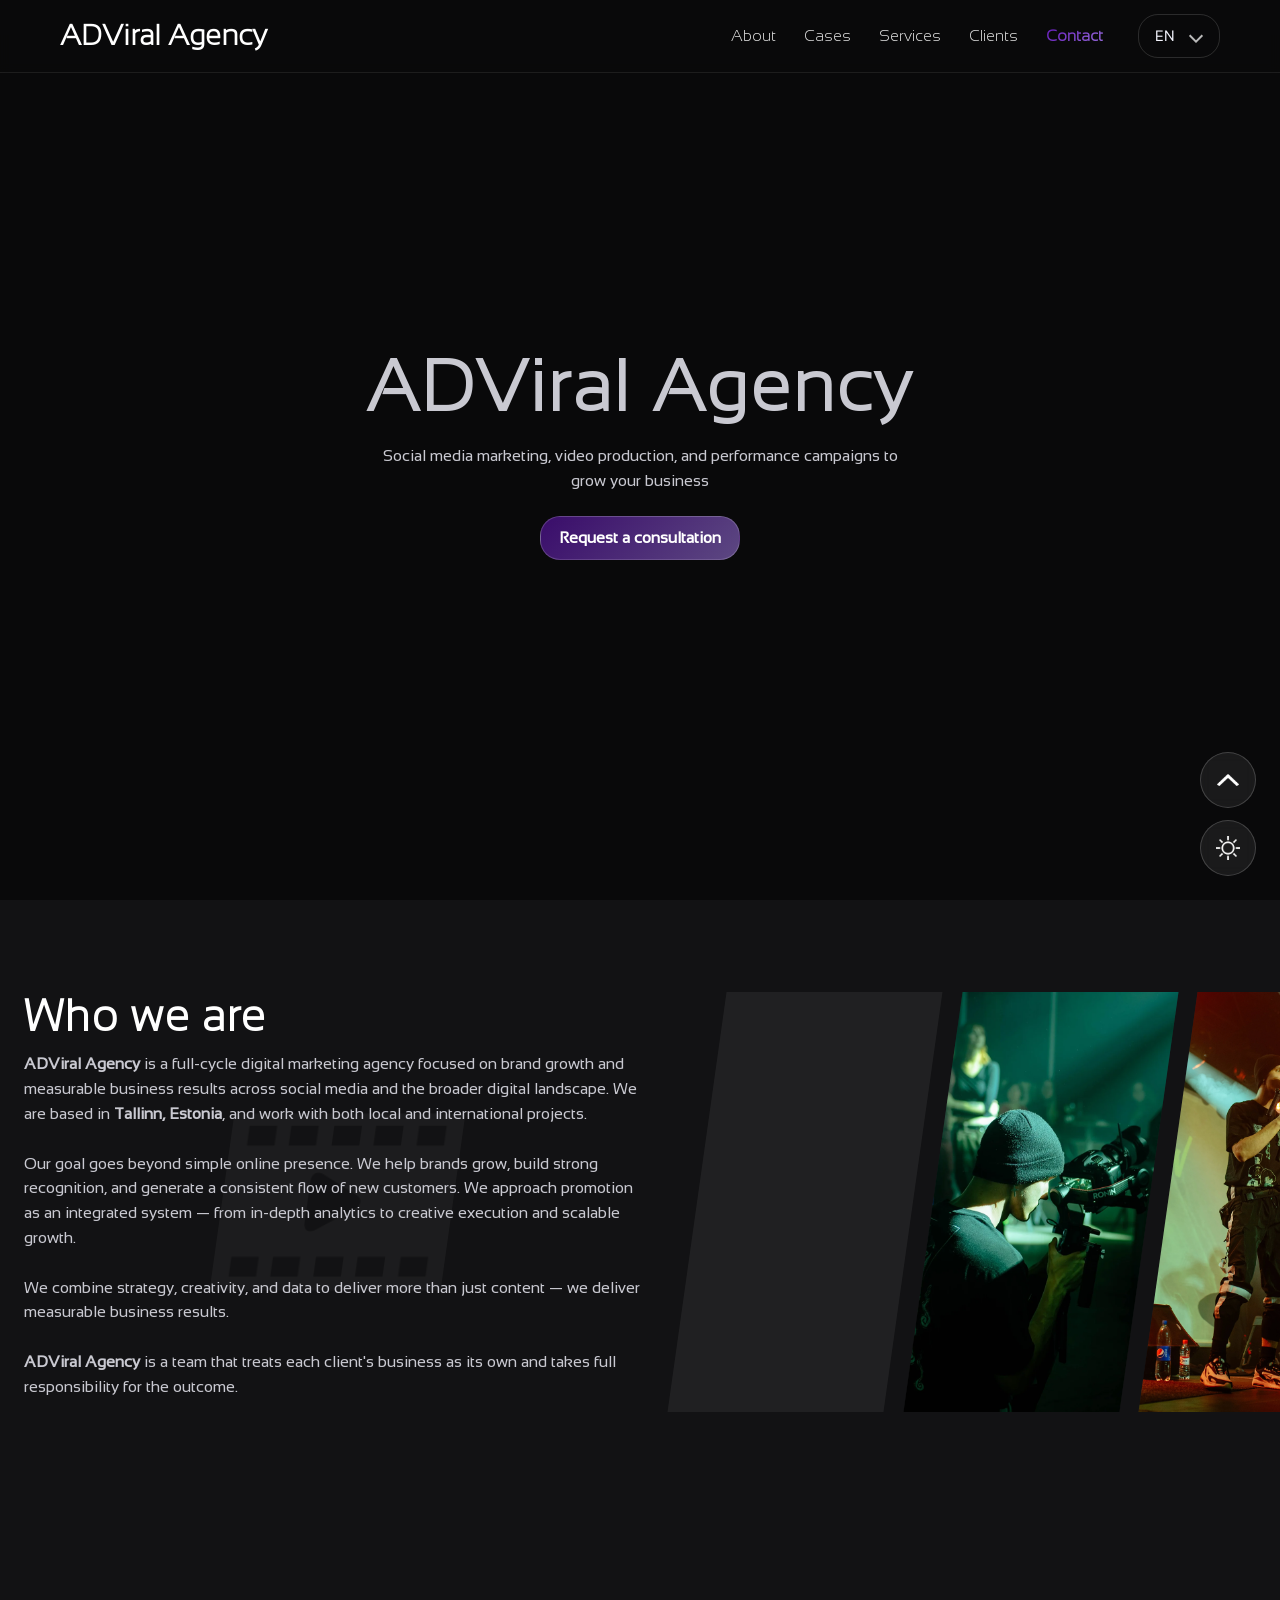
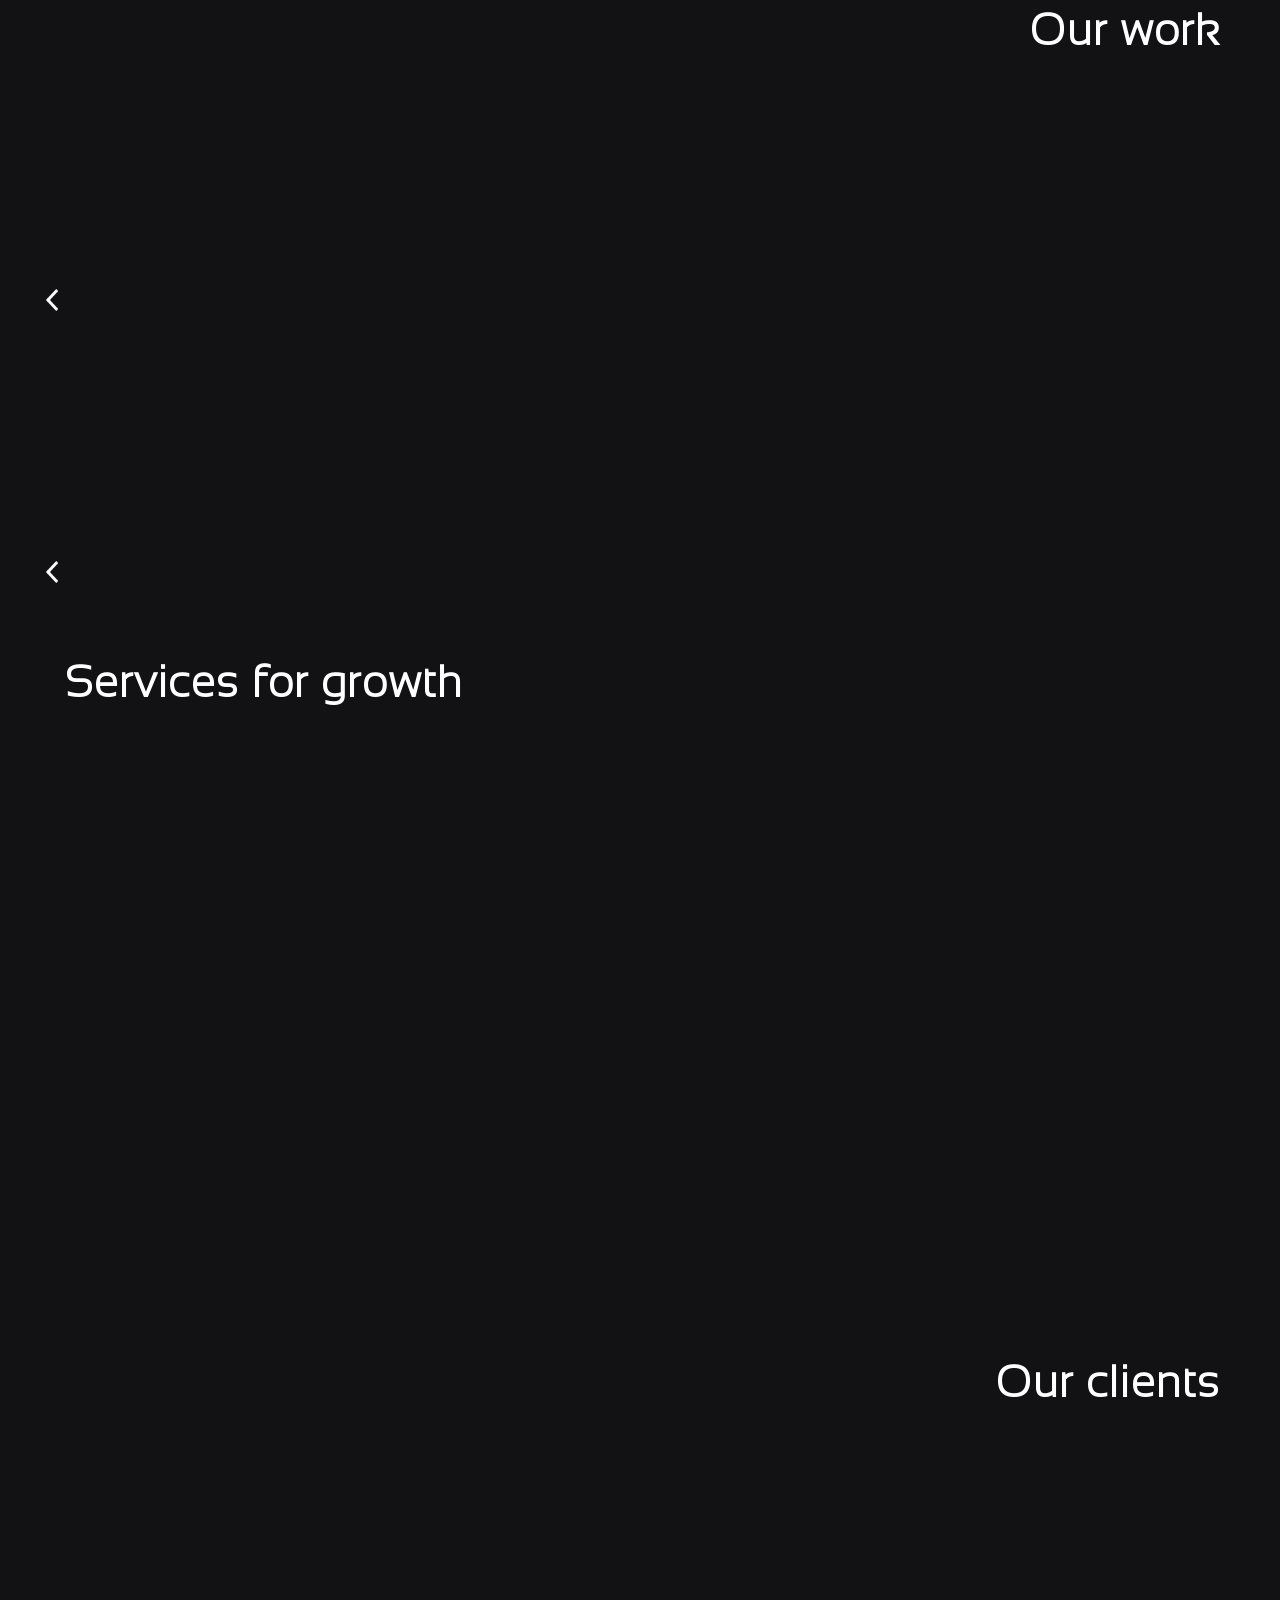
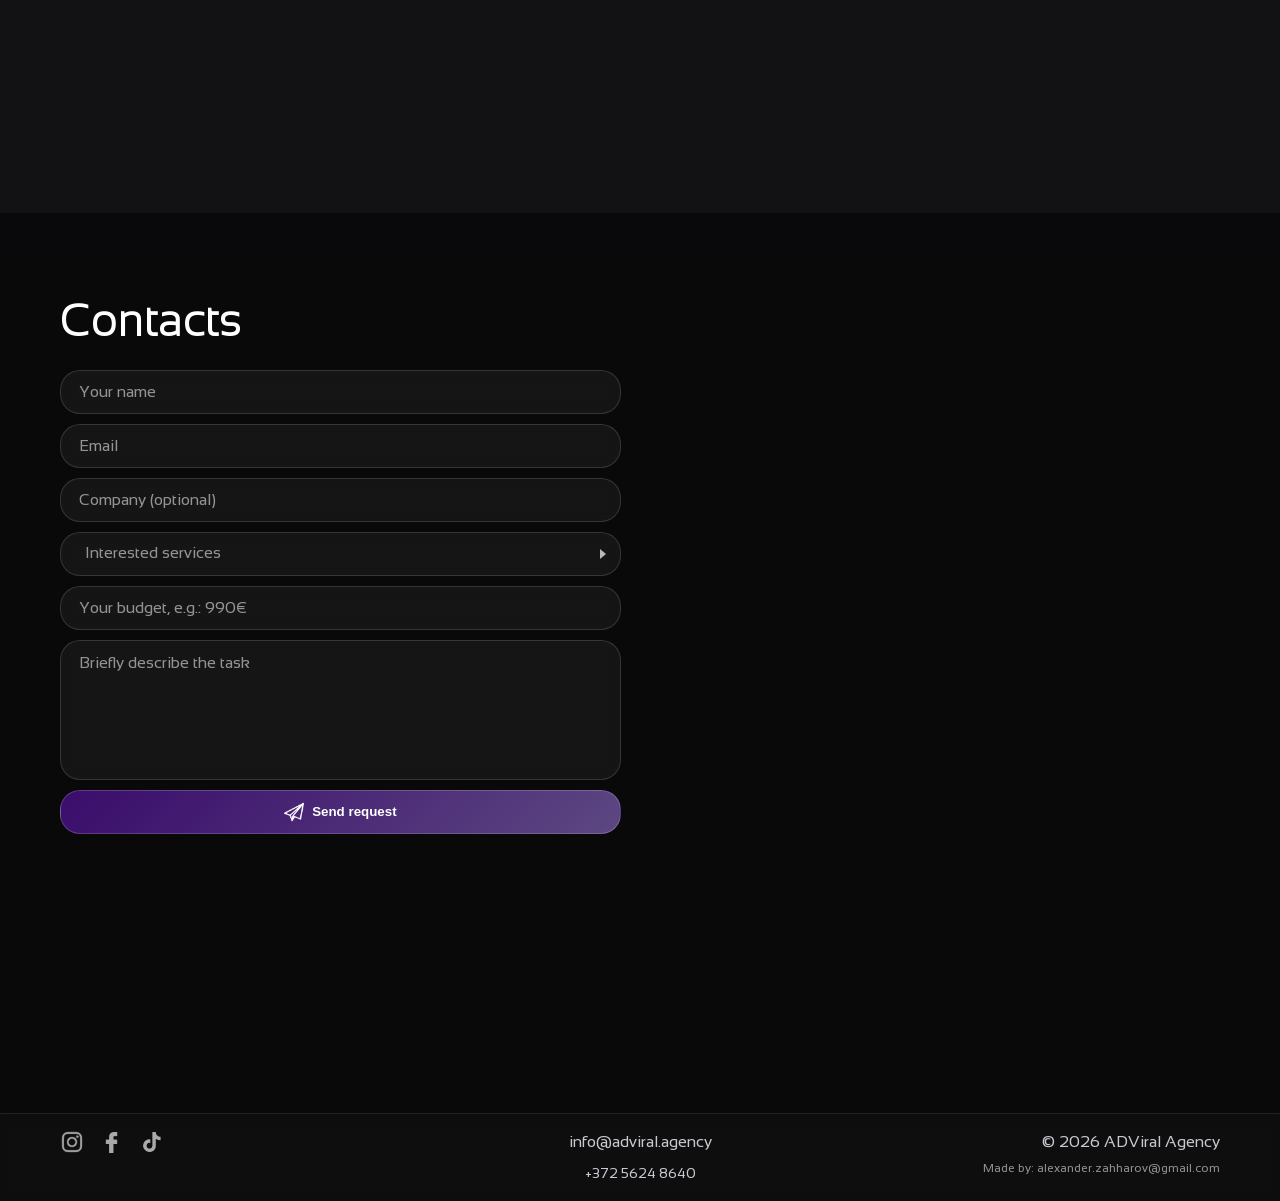
==== index.html @ a2459743 "Refactor player controls and UI elements: added double-tap prevention for mobile fullscreen, adjuste" ====
<!doctype html>
<!-- Комментарий для теста -->
<html lang="en" data-theme="dark">
  <head>
    <meta charset="utf-8" />
    <meta name="viewport" content="width=device-width, initial-scale=1" />
    <script type="text/javascript">
      (function(){try{var t=localStorage.getItem("adviral-theme");if(t==="light"||t==="dark"){document.documentElement.setAttribute("data-theme",t);return;}document.documentElement.setAttribute("data-theme","dark");}catch(e){document.documentElement.setAttribute("data-theme","dark");})();
    </script>
  <title data-i18n="meta.title">ADViral Agency — Social Media, Video Production, and Performance Marketing</title>
    <meta
      name="description"
      content="Full‑service digital marketing agency: social media strategy and management, short‑form video production (Reels, TikTok, Shorts), creative advertising and performance campaigns that drive measurable growth."
      data-i18n="meta.description"
      data-i18n-attrs="content"
      data-i18n-skip-text="true"
    />
    <link rel="canonical" href="https://adviral.agency/" />
    <link rel="alternate" href="?lang=en" hreflang="en" />
    <link rel="alternate" href="?lang=ru" hreflang="ru" />
    <link rel="alternate" href="?lang=et" hreflang="et" />
    <link rel="alternate" href="/" hreflang="x-default" />
    <meta name="keywords" content="digital marketing agency, social media marketing, SMM, video production, Reels, TikTok, YouTube Shorts, performance marketing, advertising campaigns" />
    <meta name="robots" content="index,follow" />
    <!-- Favicon везде: ADViralAgency_Logo_1.0_BIG_AD с белым фоном -->
    <link rel="icon" type="image/webp" href="/assets/images/icons/favicon-ad-white.webp" sizes="any" />
    <link rel="apple-touch-icon" href="/assets/images/icons/favicon-ad-white.webp" sizes="512x512" />
    <!-- Open Graph for rich previews -->
    <meta property="og:type" content="website" />
  <meta property="og:url" content="https://adviral.agency/" />
    <meta
      property="og:title"
      content="ADViral Agency — Creative Marketing Agency"
      data-i18n="meta.title"
      data-i18n-attrs="content"
      data-i18n-skip-text="true"
    />
    <meta
      property="og:description"
      content="ADViral Agency is a full-cycle advertising partner combining strategy, creativity, production, and performance marketing."
      data-i18n="meta.description"
      data-i18n-attrs="content"
      data-i18n-skip-text="true"
    />
    <meta property="og:image" content="https://adviral.agency/assets/images/ADViralAgency_Logo_1.0_BIG.webp?v=3" />
    <meta property="og:image:width" content="1700" />
    <meta property="og:image:height" content="1700" />
    <meta property="og:image:type" content="image/webp" />
    <!-- Twitter Card -->
    <meta name="twitter:card" content="summary_large_image" />
    <meta
      name="twitter:title"
      content="ADViral Agency — Creative Marketing Agency"
      data-i18n="meta.title"
      data-i18n-attrs="content"
      data-i18n-skip-text="true"
    />
    <meta
      name="twitter:description"
      content="ADViral Agency is a full-cycle advertising partner combining strategy, creativity, production, and performance marketing."
      data-i18n="meta.description"
      data-i18n-attrs="content"
      data-i18n-skip-text="true"
    />
    <meta name="twitter:image" content="https://adviral.agency/assets/images/ADViralAgency_Logo_1.0_BIG.webp?v=3" />
    <script type="application/ld+json">
      {
        "@context": "https://schema.org",
        "@type": "Organization",
        "name": "ADViral Agency",
        "url": "https://adviral.agency/",
        "email": "info@adviral.agency",
        "description": "Full‑service digital marketing agency specialising in social media marketing, short‑form video production, and performance advertising."
      }
    </script>
    
    <!-- Google Tag Manager -->
    <script type="text/javascript">(function(w,d,s,l,i){w[l]=w[l]||[];w[l].push({'gtm.start':
    new Date().getTime(),event:'gtm.js'});var f=d.getElementsByTagName(s)[0],
    j=d.createElement(s),dl=l!='dataLayer'?'&l='+l:'';j.async=true;j.src=
    'https://www.googletagmanager.com/gtm.js?id='+i+dl;f.parentNode.insertBefore(j,f);
    })(window,document,'script','dataLayer','GTM-TXV6V4W6');</script>
    <!-- End Google Tag Manager -->
    
    <link rel="preconnect" href="https://fonts.googleapis.com" />
    <link rel="preconnect" href="https://fonts.gstatic.com" crossorigin />
  <link rel="preconnect" href="https://storage.googleapis.com" crossorigin />
    <link rel="preload" href="./assets/fonts/Sansation-Light.ttf" as="font" type="font/ttf" crossorigin />
    <link rel="preload" href="./assets/fonts/Sansation-Regular.ttf" as="font" type="font/ttf" crossorigin />
    <link href="https://fonts.googleapis.com/css2?family=Inter:wght@300;400;600;800&display=swap" rel="stylesheet" />
    <link rel="stylesheet" href="https://cdn.plyr.io/3.7.8/plyr.css" />
    <link rel="stylesheet" href="./styles.css" />
  </head>
  <body>
    <!-- Google Tag Manager (noscript) -->
    <noscript><iframe src="https://www.googletagmanager.com/ns.html?id=GTM-TXV6V4W6"
    height="0" width="0" style="display:none;visibility:hidden"></iframe></noscript>
    <!-- End Google Tag Manager (noscript) -->
    
  <!-- Шапка сайта с логотипом и языковым переключателем -->
    <header class="site-header">
      <div class="container header-inner">
        <div class="logo" data-i18n="logo">ADViral Agency</div>
        <!-- Основная навигация по разделам страницы -->
        <nav class="header-nav" id="mobile-menu">
          <a href="#about" data-i18n="nav.about">About</a>
          <a href="#works" data-i18n="nav.works">Cases</a>
          <a href="#services" data-i18n="nav.services">Services</a>
          <a href="#partners" data-i18n="nav.partners">Partners</a>
          <a href="#contact" class="btn btn-primary" data-i18n="nav.contact">Contact</a>
          <!-- Переключатель языков перемещён внутрь навигации, чтобы на мобильном он был в бургер-меню -->
          <div class="lang-switcher" data-active-lang="en">
          <button
            type="button"
            class="lang-switcher__toggle"
            id="lang-switcher-toggle"
            aria-haspopup="listbox"
            aria-expanded="false"
            aria-controls="lang-switcher-menu"
            aria-label="Language selection"
            data-i18n="lang.switcher"
            data-i18n-attrs="aria-label"
            data-i18n-skip-text="true"
            data-lang-toggle
          >
            <span class="lang-switcher__value" data-lang-value>EN</span>
            <span class="lang-switcher__chevron" aria-hidden="true"></span>
          </button>
          <ul
            class="lang-switcher__menu"
            id="lang-switcher-menu"
            role="listbox"
            aria-labelledby="lang-switcher-toggle"
            hidden
            data-lang-menu
          >
            <li
              class="lang-switcher__option"
              id="lang-option-ru"
              role="option"
              tabindex="-1"
              data-lang-option
              data-value="ru"
            >
              RU
            </li>
            <li
              class="lang-switcher__option is-active"
              id="lang-option-en"
              role="option"
              tabindex="0"
              data-lang-option
              data-value="en"
            >
              EN
            </li>
            <li
              class="lang-switcher__option"
              id="lang-option-et"
              role="option"
              tabindex="-1"
              data-lang-option
              data-value="et"
            >
              ET
            </li>
          </ul>
        </div>
        </nav>
        <!-- Кнопка-гамбургер для мобильного меню -->
        <button
          class="menu-toggle"
          id="menu-toggle"
          type="button"
          aria-expanded="false"
          aria-controls="mobile-menu"
          aria-label="Open menu"
          data-i18n="nav.menuToggle"
          data-i18n-attrs="aria-label"
          data-i18n-skip-text="true"
        >
          <span class="menu-toggle__bar" aria-hidden="true"></span>
          <span class="menu-toggle__bar" aria-hidden="true"></span>
          <span class="menu-toggle__bar" aria-hidden="true"></span>
        </button>
      </div>
    </header>
  <!-- Герой-секция с видеофоном и основными CTA -->
    <section id="hero" class="hero" aria-label="ADViral hero">
      <video class="hero-video" autoplay muted playsinline loop preload="metadata">
        <source src="assets/videos/HeroSections/Vertical_Sun_girl.mp4" type="video/mp4" media="(max-width: 768px)" />
        <source src="assets/videos/HeroSections/LAMBO5.mp4" type="video/mp4" />
      </video>
      <div class="hero-overlay"></div>
      <div class="container hero-content">
        <h1 data-i18n="hero.title">ADViral Agency</h1>
  <p data-i18n="hero.subtitle">Creativity, production and performance to grow your business</p>
        <div class="cta-row">
          <a href="#contact" class="btn btn-primary" data-i18n="hero.ctaPrimary">Request a consultation</a>
        </div>
        <!--
          Как заменить фон на видео:
          1) Поместите файл в папку проекта (например, assets/hero.mp4)
          2) Раскомментируйте блок ниже и обновите src
          3) По желанию удалите <div class="hero-media">

          <video class="hero-video" autoplay muted playsinline loop poster="https://images.unsplash.com/photo-1515378791036-0648a3ef77b2?q=80&w=2070&auto=format&fit=crop">
            <source src="assets/hero.mp4" type="video/mp4" />
          </video>
        -->
      </div>
    </section>

  <!-- Секция 1: Кто мы (текст слева, фото справа — блоки свапнуты в разметке) -->
    <section id="about" class="section auto-scroll">
      <div class="container grid-2">
        <div class="content">
          <h2 data-i18n="about.title">Who we are</h2>
          <div class="text-scroll">
            <p data-i18n="about.description" class="reveal reveal-right">
              ADViral is a full-service agency. We align strategy, creativity and
              performance so your campaigns are not only seen — they are shared.
            </p>
          </div>
        </div>
        <div class="media-wrapper">
          <div class="media-tilted-group reveal reveal-right">
            <div class="media-tilted-frame">
              <img src="assets/images/photos/Slide_White.png" alt="ADViral Agency team" loading="lazy" />
            </div>
            <div class="media-tilted-frame">
              <img src="assets/images/photos/Slide_Green.png" alt="ADViral Agency team" loading="lazy" />
            </div>
            <div class="media-tilted-frame">
              <img src="assets/images/photos/Slide_Red.png" alt="ADViral Agency team" loading="lazy" />
            </div>
          </div>
        </div>
      </div>
    </section>

  <!-- Секция 2: Наши работы (лента как в Instagram) -->
    <section id="works" class="section auto-scroll">
      <div class="container">
        <h2 data-i18n="works.title">Our work</h2>
        <p class="section-sub reveal reveal-left" data-i18n="works.subtitle">Video cases. Click to open in player.</p>
        <div class="feeds-vert-horis-wrapper">
          <div class="FeedsVertHoris">
        <div class="works-vertical-row">
          <button class="ig-arrow prev" aria-label="Previous" type="button">‹</button>
          <div class="ig-slider reveal reveal-left">
            <div class="ig-strip">
            <a class="ig-item" href="#" data-video="assets/videos/vertical/7.mp4?v=2" data-video-preview="assets/videos/preview/7_preview.mp4">
              <video
                autoplay
                muted
                loop
                playsinline
                preload="none"
                aria-label="Case 1"
                data-i18n="works.cases.case1"
                data-i18n-attrs="aria-label"
                data-i18n-skip-text="true"
              >
                <source src="assets/videos/preview/7_preview.mp4" type="video/mp4" />
              </video>
            </a>
            <a class="ig-item" href="#" data-video="assets/videos/vertical/Danik_Est_Installation_Ready.mp4" data-video-preview="assets/videos/preview/Danik_Est_Installation_Ready_preview.mp4">
              <video
                autoplay
                muted
                loop
                playsinline
                preload="none"
                aria-label="Case 2"
                data-i18n="works.cases.case2"
                data-i18n-attrs="aria-label"
                data-i18n-skip-text="true"
              >
                <source src="assets/videos/preview/Danik_Est_Installation_Ready_preview.mp4" type="video/mp4" />
              </video>
              <div class="video-title" data-i18n="works.cases.case2">Case 2</div>
              <span class="play">▶</span>
            </a>
            <a class="ig-item" href="#" data-video="assets/videos/vertical/HELMETANIMATED2.0.mp4" data-video-preview="assets/videos/preview/HELMETANIMATED2.0_preview.mp4">
              <video
                autoplay
                muted
                loop
                playsinline
                preload="none"
                aria-label="Case 3"
                data-i18n="works.cases.case3"
                data-i18n-attrs="aria-label"
                data-i18n-skip-text="true"
              >
                <source src="assets/videos/preview/HELMETANIMATED2.0_preview.mp4" type="video/mp4" />
              </video>
              <div class="video-title" data-i18n="works.cases.case3">Case 3</div>
              <span class="play">▶</span>
            </a>
            <a class="ig-item" href="#" data-video="assets/videos/vertical/Styleva Battles - Aleks Vald (1080p, h264).mp4" data-video-preview="assets/videos/preview/Styleva_Battles_preview.mp4">
              <video
                autoplay
                muted
                loop
                playsinline
                preload="none"
                aria-label="Case 4"
                data-i18n="works.cases.case4"
                data-i18n-attrs="aria-label"
                data-i18n-skip-text="true"
              >
                <source src="assets/videos/preview/Styleva_Battles_preview.mp4" type="video/mp4" />
              </video>
              <div class="video-title" data-i18n="works.cases.case4">Case 4</div>
              <span class="play">▶</span>
            </a>
            <a class="ig-item" href="#" data-video="assets/videos/vertical/Idea_actor_edit_@alex_andressonDOP_MeLight_Me_+_@blackwizard_raw.mp4" data-video-preview="assets/videos/preview/Idea_actor_preview.mp4">
              <video
                autoplay
                muted
                loop
                playsinline
                preload="none"
                aria-label="Case 5"
                data-i18n="works.cases.case5"
                data-i18n-attrs="aria-label"
                data-i18n-skip-text="true"
              >
                <source src="assets/videos/preview/Idea_actor_preview.mp4" type="video/mp4" />
              </video>
              <div class="video-title" data-i18n="works.cases.case5">Case 5</div>
              <span class="play">▶</span>
            </a>
            <a class="ig-item" href="#" data-video="assets/videos/vertical/quadlock.mp4" data-video-preview="assets/videos/preview/quadlock_preview.mp4">
              <video
                autoplay
                muted
                loop
                playsinline
                preload="none"
                aria-label="Case 6"
                data-i18n="works.cases.case6"
                data-i18n-attrs="aria-label"
                data-i18n-skip-text="true"
              >
                <source src="assets/videos/preview/quadlock_preview.mp4" type="video/mp4" />
              </video>
              <div class="video-title" data-i18n="works.cases.case6">Case 6</div>
              <span class="play">▶</span>
            </a>
            <a class="ig-item" href="#" data-video="assets/videos/vertical/test dodo4.mp4" data-video-preview="assets/videos/preview/test_dodo4_preview.mp4">
              <video
                autoplay
                muted
                loop
                playsinline
                preload="none"
                aria-label="Case 7"
                data-i18n="works.cases.case7"
                data-i18n-attrs="aria-label"
                data-i18n-skip-text="true"
              >
                <source src="assets/videos/preview/test_dodo4_preview.mp4" type="video/mp4" />
              </video>
              <div class="video-title" data-i18n="works.cases.case7">Case 7</div>
              <span class="play">▶</span>
            </a>
            <a class="ig-item" href="#" data-video="assets/videos/vertical/vitali moto add A kat SUB RU.mp4" data-video-preview="assets/videos/preview/vitali_moto_preview.mp4">
              <video
                autoplay
                muted
                loop
                playsinline
                preload="none"
                aria-label="Case 8"
                data-i18n="works.cases.case8"
                data-i18n-attrs="aria-label"
                data-i18n-skip-text="true"
              >
                <source src="assets/videos/preview/vitali_moto_preview.mp4" type="video/mp4" />
              </video>
              <div class="video-title" data-i18n="works.cases.case8">Case 8</div>
              <span class="play">▶</span>
            </a>
            <a class="ig-item" href="#" data-video="assets/videos/vertical/Sun_girl.mp4" data-video-preview="assets/videos/preview/Sun_girl_preview.mp4">
              <video
                autoplay
                muted
                loop
                playsinline
                preload="none"
                aria-label="Case 9"
                data-i18n="works.cases.case9"
                data-i18n-attrs="aria-label"
                data-i18n-skip-text="true"
              >
                <source src="assets/videos/preview/Sun_girl_preview.mp4" type="video/mp4" />
              </video>
              <div class="video-title" data-i18n="works.cases.case9">Case 9</div>
              <span class="play">▶</span>
            </a>
          </div>
        </div>
          <button class="ig-arrow next" aria-label="Next" type="button">›</button>
        </div>

        <!-- Лента горизонтальных видео -->
        <div class="horizontal-row container-horizontal">
          <button class="ig-arrow prev ig-arrow-horizontal" aria-label="Previous" type="button">‹</button>
          <div class="ig-slider ig-slider-horizontal reveal reveal-left">
            <div class="ig-strip-scroll">
              <div class="ig-strip">
              <a class="ig-item ig-item-horizontal" href="#" data-video="assets/videos/Horizontal/BSU3.mp4" data-video-preview="assets/videos/preview/BSU3_preview.mp4">
                <video autoplay muted loop playsinline preload="none" aria-label="Horizontal Case 1">
                  <source src="assets/videos/preview/BSU3_preview.mp4" type="video/mp4" />
                </video>
              </a>
              <a class="ig-item ig-item-horizontal" href="#" data-video="assets/videos/Horizontal/Dreams.mp4" data-video-preview="assets/videos/preview/Dreams_preview.mp4">
                <video autoplay muted loop playsinline preload="none" aria-label="Horizontal Case 2">
                  <source src="assets/videos/preview/Dreams_preview.mp4" type="video/mp4" />
                </video>
              </a>
              <a class="ig-item ig-item-horizontal" href="#" data-video="assets/videos/Horizontal/lama2.mp4" data-video-preview="assets/videos/preview/lama2_preview.mp4">
                <video autoplay muted loop playsinline preload="none" aria-label="Horizontal Case 3">
                  <source src="assets/videos/preview/lama2_preview.mp4" type="video/mp4" />
                </video>
              </a>
              <a class="ig-item ig-item-horizontal" href="#" data-video="assets/videos/Horizontal/DEAD MAN HORIZON.mp4" data-video-preview="assets/videos/preview/DEAD_MAN_HORIZON_preview.mp4">
                <video autoplay muted loop playsinline preload="none" aria-label="Horizontal Case 4">
                  <source src="assets/videos/preview/DEAD_MAN_HORIZON_preview.mp4" type="video/mp4" />
                </video>
              </a>
              <a class="ig-item ig-item-horizontal" href="#" data-video="assets/videos/Horizontal/bfm_ice.mp4" data-video-preview="assets/videos/preview/bfm_ice_preview.mp4">
                <video autoplay muted loop playsinline preload="none" aria-label="Horizontal Case 7">
                  <source src="assets/videos/preview/bfm_ice_preview.mp4" type="video/mp4" />
                </video>
              </a>
              <a class="ig-item ig-item-horizontal" href="#" data-video="assets/videos/Horizontal/Porsche.mp4" data-video-preview="assets/videos/preview/Porsche_preview.mp4">
                <video autoplay muted loop playsinline preload="none" aria-label="Horizontal Case 6">
                  <source src="assets/videos/preview/Porsche_preview.mp4" type="video/mp4" />
                </video>
              </a>
              </div>
            </div>
          </div>
          <button class="ig-arrow next ig-arrow-horizontal" aria-label="Next" type="button">›</button>
        </div>
          </div>
        </div>
    </section>

  <!-- Секция 3: Что мы предоставляем -->
    <section id="services" class="section auto-scroll">
      <div class="container">
        <h2 data-i18n="services.title">What we deliver</h2>
        <div class="services-cards-scalable">
        <div class="cards reveal reveal-right">
          <article class="card" data-service-icon="analysis">
            <h3 data-i18n="services.cards.analysis.title">Brand, market, and product line analysis</h3>
            <p data-i18n="services.cards.analysis.text">In-depth analysis of mission, values, and company goals. Competitor research, trends, and growth opportunities.</p>
          </article>
          <article class="card" data-service-icon="content">
            <h3 data-i18n="services.cards.contentCreation.title">Video and photo content creation</h3>
            <p data-i18n="services.cards.contentCreation.text">Content for social media and advertising formats. Reels, TikTok, YouTube Shorts, Stories. Dynamic videos and high-quality visuals.</p>
          </article>
          <article class="card" data-service-icon="video">
            <h3 data-i18n="services.cards.videoProduction.title">Professional video production & 3D graphics</h3>
            <p data-i18n="services.cards.videoProduction.text">Video production for advertising and social media. Creation of 3D graphics, animation, and visual effects.</p>
          </article>
          <article class="card" data-service-icon="strategy">
            <h3 data-i18n="services.cards.strategy.title">Development and execution of promotion strategies</h3>
            <p data-i18n="services.cards.strategy.text">Customer acquisition and retention strategies. Development of brand growth roadmap, reach, and conversion.</p>
          </article>
          <article class="card" data-service-icon="social">
            <h3 data-i18n="services.cards.socialManagement.title">Social media management and growth</h3>
            <p data-i18n="services.cards.socialManagement.text">Instagram, Facebook, TikTok, YouTube: content planning, visuals, consistent branding. Brand presence development in social media.</p>
          </article>
          <article class="card" data-service-icon="design">
            <h3 data-i18n="services.cards.design.title">Graphic & web design</h3>
            <p data-i18n="services.cards.design.text">Development of brand identity, logos, banners, and web design. Creation of visual brand identity.</p>
          </article>
          <article class="card" data-service-icon="ads">
            <h3 data-i18n="services.cards.adCampaigns.title">Launch and optimization of advertising campaigns</h3>
            <p data-i18n="services.cards.adCampaigns.text">Targeted advertising, Google Ads, creative development. Continuous performance analysis and optimization of performance campaigns.</p>
          </article>
          <article class="card" data-service-icon="community">
            <h3 data-i18n="services.cards.communityEngagement.title">Community engagement and promotion</h3>
            <p data-i18n="services.cards.communityEngagement.text">Active dialogue with audiences in groups, comments, and discussions. Brand promotion in communities.</p>
          </article>
          <article class="card" data-service-icon="web">
            <h3 data-i18n="services.cards.webDevelopment.title">Website and software development from scratch</h3>
            <p data-i18n="services.cards.webDevelopment.text">Creation of websites and software from scratch. Responsive design, SEO optimization, and integration with advertising systems.</p>
          </article>
        </div>
        </div>
      </div>
    </section>

  <!-- Секция 4: Наши клиенты. На десктопе — сетка пар (столбиков); на моб — лента из тех же пар. Для будущего режима ленты на десктопе добавлены скрытые стрелки. -->
    <section id="partners" class="section auto-scroll">
      <div class="container">
        <h2 data-i18n="partners.title">Our clients</h2>
        <div class="clients-strip-row">
          <button class="ig-arrow prev ig-arrow-horizontal clients-arrow" type="button" aria-label="Previous">‹</button>
          <div class="clients-grid-scale-wrapper">
            <div class="clients-grid-inner">
              <div class="clients-grid reveal reveal-left">
                <div class="client-pair">
                  <a href="https://stockmann.com" target="_blank" rel="noopener" class="client-item" data-client="stockmann">
                    <img src="./assets/images/Clients Logos/stockmann.webp" alt="Stockmann" class="client-logo">
                  </a>
                  <a href="https://gogps.eu/en/" target="_blank" rel="noopener" class="client-item" data-client="gogps">
                    <img src="./assets/images/Clients Logos/goGPS.webp" alt="GoGPS" class="client-logo">
                  </a>
                </div>
                <div class="client-pair">
                  <a href="https://err.ee" target="_blank" rel="noopener" class="client-item" data-client="err">
                    <img src="./assets/images/Clients Logos/ERR.webp" alt="ERR" class="client-logo">
                  </a>
                  <a href="https://roses.ee" target="_blank" rel="noopener" class="client-item" data-client="roses">
                    <img src="./assets/images/Clients Logos/rosesee.webp" alt="Roses" class="client-logo">
                  </a>
                </div>
                <div class="client-pair">
                  <a href="https://dodopizza.ee" target="_blank" rel="noopener" class="client-item" data-client="dodo">
                    <img src="./assets/images/Clients Logos/DoDoPizza.webp" alt="Dodo Pizza" class="client-logo">
                  </a>
                  <a href="https://expertautokool.ee" target="_blank" rel="noopener" class="client-item" data-client="expert">
                    <img src="./assets/images/Clients Logos/ExpertAutokool.webp" alt="Expert Autokool" class="client-logo">
                  </a>
                </div>
                <div class="client-pair">
                  <a href="https://www.tlu.ee/bfm" target="_blank" rel="noopener" class="client-item" data-client="bfm">
                    <img src="./assets/images/Clients Logos/BFM.webp" alt="BFM" class="client-logo">
                  </a>
                  <a href="https://estee.ee/" target="_blank" rel="noopener" class="client-item" data-client="eeste">
                    <img src="./assets/images/Clients Logos/Estee.webp" alt="Eeste ilusalong" class="client-logo">
                  </a>
                </div>
                <div class="client-pair">
                  <a href="https://moto24.ee" target="_blank" rel="noopener" class="client-item" data-client="moto24">
                    <img src="./assets/images/Clients Logos/Moto24ee.webp" alt="Moto24" class="client-logo">
                  </a>
                  <a href="https://kaitsevagi.ee" target="_blank" rel="noopener" class="client-item" data-client="kaitsevagi">
                    <img src="./assets/images/Clients Logos/Kajtsevägi.webp" alt="Kaitsevägi" class="client-logo">
                  </a>
                </div>
              </div>
            </div>
          </div>
          <button class="ig-arrow next ig-arrow-horizontal clients-arrow" type="button" aria-label="Next">›</button>
        </div>
      </div>
    </section>

  <!-- Секция 5: Контакты -->
    <section id="contact" class="section auto-scroll contact-section">
      <video class="contact-video" autoplay muted playsinline loop preload="metadata">
        <source src="assets/videos/HeroSections/TWTWfinal.mp4" type="video/mp4" />
      </video>
      <div class="contact-overlay"></div>
      <div class="container">
        <div class="contact-content">
          <h2 data-i18n="contact.title">Contacts</h2>
          <div class="contact-section-grid reveal reveal-right">
            <!-- Левая колонка: Форма обратной связи -->
            <div class="contact-form-wrapper">
              <form id="contact-form" class="contact-form" action="https://formspree.io/f/mzdeagyn" method="POST">
                <!-- Скрытые поля для настройки Formspree -->
                <input type="hidden" name="_to" value="info@adviral.agency" />
                <input type="hidden" name="_format" value="plain" />
                <input type="hidden" name="_cc" value="" />
                <input type="hidden" name="_next" value="" />
                <div class="input-wrapper">
                  <input type="text" id="name" name="name" placeholder="Your name" required data-i18n="contact.form.name" data-i18n-attrs="placeholder" />
                </div>
                <div class="input-wrapper">
                  <input type="email" id="email" name="email" placeholder="Email" required data-i18n="contact.form.email" data-i18n-attrs="placeholder" />
                </div>
                <div class="input-wrapper">
                  <input type="text" id="company" name="company" placeholder="Company (optional)" data-i18n="contact.form.company" data-i18n-attrs="placeholder" />
                </div>
                <div class="input-wrapper contact-services-dropdown-wrapper">
                  <label class="services-dropdown-label visually-hidden" id="interested-services-label" data-i18n="contact.form.interestedServices">Интересующие услуги</label>
                  <div class="services-dropdown-trigger" id="interested-services-toggle" role="combobox" aria-expanded="false" aria-haspopup="listbox" aria-labelledby="interested-services-label" aria-controls="interested-services-list">
                    <span class="services-dropdown-selected" aria-live="polite"></span>
                    <span class="services-dropdown-placeholder" data-i18n="contact.form.interestedServices">Интересующие услуги</span>
                    <span class="services-dropdown-chevron" aria-hidden="true"></span>
                  </div>
                  <input type="hidden" name="interested_services" id="interested_services_value" />
                </div>
                <div class="input-wrapper">
                  <input type="text" id="budget" name="budget" placeholder="Your budget, e.g.: 990€" data-i18n="contact.form.budget" data-i18n-attrs="placeholder" inputmode="decimal" />
                </div>
                <div class="input-wrapper textarea-wrapper">
                  <textarea id="message" name="message" placeholder="Briefly describe your task" data-i18n="contact.form.message" data-i18n-attrs="placeholder"></textarea>
                </div>
                <button type="submit" class="btn btn-primary full">
                  <span class="btn-icon">
                    <img src="assets/images/icons/sendIcon.webp" alt="" aria-hidden="true" />
                  </span>
                  <span data-i18n="contact.form.submit">Send request</span>
                </button>
              </form>
              <div class="services-dropdown-panel" id="interested-services-list" hidden>
                <h2 class="services-dropdown-popup-title" data-i18n="contact.form.interestedServicesPlaceholder">Выберите услуги</h2>
                <div class="services-dropdown-options-scroll" role="listbox" aria-multiselectable="true" aria-labelledby="interested-services-label">
                  <div class="services-dropdown-option" role="option" data-value="analysis" tabindex="0"><img src="assets/images/icons/Icon_Analysis.webp" alt="" width="24" height="24" loading="lazy" /><span data-i18n="services.cards.analysis.title">Brand, market, and product line analysis</span></div>
                  <div class="services-dropdown-option" role="option" data-value="content" tabindex="-1"><img src="assets/images/icons/Icon_Content.webp" alt="" width="24" height="24" loading="lazy" /><span data-i18n="services.cards.contentCreation.title">Video and photo content creation</span></div>
                  <div class="services-dropdown-option" role="option" data-value="video" tabindex="-1"><img src="assets/images/icons/Icon_clapper.webp" alt="" width="24" height="24" loading="lazy" /><span data-i18n="services.cards.videoProduction.title">Professional video production & 3D graphics</span></div>
                  <div class="services-dropdown-option" role="option" data-value="strategy" tabindex="-1"><img src="assets/images/icons/Icon_Target.webp" alt="" width="24" height="24" loading="lazy" /><span data-i18n="services.cards.strategy.title">Development and execution of promotion strategies</span></div>
                  <div class="services-dropdown-option" role="option" data-value="social" tabindex="-1"><img src="assets/images/icons/Icon_SocialNetworks.webp" alt="" width="24" height="24" loading="lazy" /><span data-i18n="services.cards.socialManagement.title">Social media management and growth</span></div>
                  <div class="services-dropdown-option" role="option" data-value="design" tabindex="-1"><img src="assets/images/icons/Icon_Design.webp" alt="" width="24" height="24" loading="lazy" /><span data-i18n="services.cards.design.title">Graphic & web design</span></div>
                  <div class="services-dropdown-option" role="option" data-value="ads" tabindex="-1"><img src="assets/images/icons/Icon_Target.webp" alt="" width="24" height="24" loading="lazy" /><span data-i18n="services.cards.adCampaigns.title">Launch and optimization of advertising campaigns</span></div>
                  <div class="services-dropdown-option" role="option" data-value="community" tabindex="-1"><img src="assets/images/icons/Icon_ComunityDev.webp" alt="" width="24" height="24" loading="lazy" /><span data-i18n="services.cards.communityEngagement.title">Community engagement and promotion</span></div>
                  <div class="services-dropdown-option" role="option" data-value="web" tabindex="-1"><img src="assets/images/icons/Icon_SoftwareDev.webp" alt="" width="24" height="24" loading="lazy" /><span data-i18n="services.cards.webDevelopment.title">Website and software development from scratch</span></div>
                </div>
                <div class="services-dropdown-popup-footer">
                  <button type="button" class="btn btn-primary full" id="interested-services-save-btn" data-i18n="contact.form.saveServicesSelection">Сохранить выбор</button>
                </div>
              </div>
            </div>
            <!-- Правая колонка: пусто -->
            <div class="contact-right-column"></div>
          </div>
        </div>
      </div>
    </section>

    <!-- Футер под последней секцией (отдельно от секции контактов) -->
    <footer class="site-footer">
      <div class="container footer-inner">
        <nav class="footer-right social">
          <a href="https://www.instagram.com/adv1ral/" target="_blank" rel="noopener noreferrer" aria-label="Instagram" data-i18n="footer.social.instagram" class="social-icon instagram"></a>
          <a href="https://www.facebook.com/profile.php?id=61586671003364" target="_blank" rel="noopener noreferrer" aria-label="Facebook" data-i18n="footer.social.facebook" class="social-icon facebook"></a>
          <a href="https://www.tiktok.com/@adv1ral" target="_blank" rel="noopener noreferrer" aria-label="TikTok" data-i18n="footer.social.tiktok" class="social-icon tiktok"></a>
        </nav>
        <div class="footer-center">
          <a href="mailto:info@adviral.agency" data-i18n="footer.email" id="email-link" class="email-link">info@adviral.agency</a>
          <a href="tel:+37256248640" id="phone-link" class="phone-link">+372 5624 8640</a>
        </div>
        <div class="footer-left">
          <div data-i18n="footer.copy">© 2026 ADViral Agency</div>
          <div class="footer-author"><span data-i18n="footer.authorLabel" class="footer-author-label">Made by</span><span class="footer-author-colon" role="button" tabindex="0" aria-label="Credits" data-i18n="footer.authorCreditsAria" data-i18n-attrs="aria-label" data-i18n-skip-text="true">:</span> <a href="#" id="author-email-link" class="author-email-link" data-copy="alexander.zahharov@gmail.com" aria-label="Copy email">alexander.zahharov@gmail.com</a></div>
        </div>
      </div>
    </footer>

  <!-- Модальное окно для видеоплеера -->
  <div id="video-modal" class="video-modal" role="dialog" aria-modal="true" aria-labelledby="video-modal-title" hidden>
    <h2 id="video-modal-title" class="visually-hidden" data-i18n="videoModal.title">Video player</h2>
    <div class="video-modal-overlay"></div>
    <div class="video-modal-container">
      <button class="modal-arrow modal-arrow-left" id="modal-prev-btn" aria-label="Previous video" type="button">‹</button>
      <button class="modal-arrow modal-arrow-right" id="modal-next-btn" aria-label="Next video" type="button">›</button>
      <div class="video-modal-content AdviralPlayer" id="adviral-player">
        <button class="video-modal-close" aria-label="Close video player" type="button">×</button>
        <div class="video-seek-indicator" id="video-seek-indicator"></div>
        <video id="modal-video-player" class="modal-video-player" playsinline>
          <source id="modal-video-source" src="" type="video/mp4" />
        </video>
      </div>
    </div>
  </div>

  <!-- Popup для описания услуг на мобильных -->
  <div id="service-popup" class="service-popup">
    <div class="service-popup-overlay"></div>
    <div class="service-popup-wrapper">
      <div class="service-popup-inner">
      <div class="service-popup-scroll-outer">
      <div class="service-popup-container">
        <div class="service-popup-scroll">
          <div class="service-popup-body">
            <div class="service-popup-content">
              <h3 class="service-popup-title"></h3>
              <div class="service-popup-text-block">
                <div class="service-popup-text">
                  <div class="service-popup-icon"></div>
                  <div class="service-popup-text-content"></div>
                </div>
                <div class="service-popup-inline-video AdviralPlayer video-modal-content">
                  <div class="service-popup-inline-video-placeholder service-popup-video-soon" role="presentation" aria-label="Video coming soon">
                    <span class="service-popup-inline-video-play-icon" aria-hidden="true">▶</span>
                    <span class="service-popup-inline-video-soon">Soon</span>
                  </div>
                  <video class="service-popup-inline-video-el" playsinline preload="none" aria-label="Example video"></video>
                </div>
                <div class="service-popup-spacer">&nbsp;</div>
              </div>
            </div>
          </div>
        </div>
      </div>
      </div>
      <button class="service-popup-close" aria-label="Close service popup" type="button">×</button>
      <div class="service-popup-navigation">
        <button class="service-popup-arrow service-popup-prev" aria-label="Previous"></button>
        <button class="service-popup-arrow service-popup-next" aria-label="Next"></button>
      </div>
      </div>
    </div>
  </div>

  <!-- Крутой попап -->
  <div id="author-popup" class="author-popup" role="dialog" aria-modal="true" aria-labelledby="author-popup-title" hidden>
    <div class="author-popup-overlay"></div>
    <div class="author-popup-wrapper">
      <div class="author-popup-container">
        <button type="button" class="author-popup-close" aria-label="Close dialog">×</button>
        <p id="author-popup-title" class="author-popup-text" data-i18n="footer.authorCredits"></p>
      </div>
    </div>
  </div>

  <!-- Фиксированный блок: переключатель темы (сверху) и кнопка «Вверх» (снизу) -->
  <div class="fixed-actions" aria-label="Fixed actions">
    <a href="#" class="scroll-to-top" id="scroll-to-top" aria-label="Back to top" title="Back to top"><span aria-hidden="true">›</span></a>
    <button type="button" class="theme-toggle" id="theme-toggle" aria-label="Switch to light theme" title="Switch theme">
      <span class="theme-toggle-icon theme-toggle-icon--sun" aria-hidden="true"></span>
      <span class="theme-toggle-icon theme-toggle-icon--moon" aria-hidden="true"></span>
    </button>
  </div>

    <script src="https://cdn.plyr.io/3.7.8/plyr.polyfilled.js"></script>
    <script src="./script.js" defer></script>
  </body>
</html>
---- styles.css ----
/* Скрытие только для скринридеров */
.visually-hidden {
  position: absolute;
  width: 1px;
  height: 1px;
  padding: 0;
  margin: -1px;
  overflow: hidden;
  clip: rect(0, 0, 0, 0);
  white-space: nowrap;
  border: 0;
}

/* =========================
  Базовая тема и типографика
========================= */
:root {
  /* Шрифтовые переменные для глобальной смены гарнитур */
  --primary-font-family: "Sansation-Light";
  --secondary-font-family: "Sansation-Regular";

  /* Готовые стековые значения шрифтов */
  --primary-font: var(--primary-font-family), sans-serif;
  --secondary-font: var(--secondary-font-family);
  /* Путь к основному файлу шрифта для @font-face */
  --primary-font-url: url("./assets/fonts/Sansation-Light.ttf");

  --bg-page: #121214; /* сплошной темно-серый фон сайта */
  --bg-1: #0a0a0b;
  --bg-2: #17171a;
  --text: #ffffff;
  --muted: #c9c9d1;

  --primary-1: #6a11cb; /* основной фиолетовый оттенок */
  --primary-2: #b086f9; /* дополнительный сиреневый оттенок */
  --selection-bg: var(--primary-1); /* фиолетовый цвет для выделения текста */

  --card: rgba(255,255,255,0.06);
  --card-border: rgba(255,255,255,0.12);
  /* Непрозрачный аналог --card-border для текстовых заливок */
  --card-border-solid: #1f1f1f;
  --radius-sm: 10px;

  --container: 1160px;
  /* Единый шаг сетки: используйте для padding внешних блоков и margin внутренних элементов */
  --gap: 24px;
  --spacing: var(--gap);
  --z-hero: 1;
  --z-overlay: 2;
  --z-header: 10;
  --z-arrows: 5;
  --header-h: 72px;
  --blur: 6px; /* единое значение блюра для всех backdrop-filter на странице */
  /* Общая анимация стрелок: увеличение при hover, вдавливание при active */
  --arrow-hover-scale: 1.2;
  --arrow-active-scale: 0.85;
  /* Кнопки fixed-actions (тема + вверх) */
  --fixed-btn-color: #fff;
  --fixed-btn-bg: rgba(255,255,255,.07);
  --fixed-btn-border: rgba(255,255,255,.18);
  --fixed-btn-shadow: none;
  --fixed-btn-hover-bg: rgba(255,255,255,.10);
  --fixed-btn-hover-border: rgba(255,255,255,.28);
}

@media (max-width: 768px) {
  :root {
    --gap: 18px;
    --header-h: 64px;
  }
}

@media (max-width: 480px) {
  :root {
    --gap: 14px;
  }
}

/* =========================
  Светлая тема
========================= */
[data-theme="light"] {
  --primary-1: #c2410c; /* тёмный оранжевый (вместо фиолетового) */
  --primary-2: #fb923c; /* светлый оранжевый */
  --bg-page: #f5f5f7;
  --bg-1: #ffffff;
  --bg-2: #ebebed;
  --text: #1d1d1f;
  --muted: #6e6e73;
  --card: rgba(0,0,0,0.06);
  --card-border: rgba(0,0,0,0.12);
  --card-border-solid: #d2d2d7;
  --selection-bg: var(--primary-1);
  --fixed-btn-color: #1d1d1f;
  --fixed-btn-bg: rgba(255,255,255,.9);
  --fixed-btn-border: rgba(0,0,0,.12);
  --fixed-btn-shadow: none;
  --fixed-btn-hover-bg: rgba(255,255,255,1);
  --fixed-btn-hover-border: rgba(0,0,0,.2);
}

[data-theme="light"] ::selection {
  background-color: rgba(194, 65, 12, 0.2);
  color: #1d1d1f;
}
[data-theme="light"] ::-moz-selection {
  background-color: rgba(194, 65, 12, 0.2);
  color: #1d1d1f;
}

[data-theme="light"] .site-header {
  background: rgba(255,255,255,.85);
  border-bottom-color: rgba(0,0,0,.08);
}
[data-theme="light"] .header-nav a,
[data-theme="light"] .menu-toggle,
[data-theme="light"] .lang-switcher__toggle {
  color: #1d1d1f;
}
[data-theme="light"] .header-nav a.active {
  color: #1d1d1f;
  font-weight: 400; /* без подсветки активной секции — как обычная ссылка */
}
[data-theme="light"] .menu-toggle {
  border-color: rgba(0,0,0,.14);
}
[data-theme="light"] .menu-toggle__bar {
  background: #1d1d1f;
}
[data-theme="light"] .menu-open #menu-toggle {
  border-color: rgba(251, 146, 60, 0.8);
  box-shadow: 0 0 0 3px rgba(251, 146, 60, 0.35);
}
[data-theme="light"] .lang-switcher__toggle {
  border-color: rgba(0,0,0,.14);
  color: #1d1d1f;
}
@media (hover: hover) {
  [data-theme="light"] .lang-switcher__toggle:hover {
    border-color: rgba(0,0,0,.28);
    box-shadow: none;
  }
}
[data-theme="light"] .btn-ghost {
  color: #1d1d1f;
  background-color: rgba(0,0,0,.06);
  border-color: rgba(0,0,0,.14);
}
[data-theme="light"] .btn-ghost:hover {
  background-color: rgba(0,0,0,.10);
  border-color: rgba(0,0,0,.22);
}
[data-theme="light"] .hero-overlay {
  /* Затемнение как в тёмной теме */
  background: linear-gradient(180deg, rgba(0,0,0,.45), rgba(0,0,0,.5));
}
[data-theme="light"] .hero-content h1,
[data-theme="light"] .hero-content p,
[data-theme="light"] .hero-content .muted {
  color: #fff;
}
/* Все параграфы в светлой теме — цвет как у заголовка «Кто мы» (кроме hero подзаголовка, он белый выше) */
[data-theme="light"] p {
  color: #1d1d1f;
}
[data-theme="light"] .hero .btn-primary {
  color: #fff;
}
/* Все стрелки в светлой теме — чёрные */
[data-theme="light"] .scroll-to-top span {
  filter: brightness(0) saturate(100%);
}
[data-theme="light"] #works .ig-arrow::before,
[data-theme="light"] .modal-arrow::before,
[data-theme="light"] .service-popup-arrow::before {
  filter: brightness(0) saturate(100%);
}
[data-theme="light"] .scroll-to-top.hover-tap-active {
  background-color: var(--fixed-btn-hover-bg);
  border-color: var(--fixed-btn-hover-border);
}

[data-theme="light"] .site-footer {
  background: #ffffff;
  border-top-color: rgba(0,0,0,.08);
  color: #1d1d1f;
}
[data-theme="light"] .footer-left,
[data-theme="light"] .footer-left .author-email-link,
[data-theme="light"] .footer-author,
[data-theme="light"] .footer-author-label,
[data-theme="light"] .footer-center a,
[data-theme="light"] .footer-right a,
[data-theme="light"] .site-footer .footer-hours,
[data-theme="light"] .site-footer .footer-email,
[data-theme="light"] .site-footer .footer-social a {
  color: #1d1d1f;
}
@media (hover: hover) {
  [data-theme="light"] .footer-left .author-email-link:hover,
  [data-theme="light"] .footer-center a:hover,
  [data-theme="light"] .footer-right a:hover {
    color: #1d1d1f;
  }
}
[data-theme="light"] .footer-right .social-icon {
  filter: brightness(0) saturate(100%); /* брендовый чёрный, как остальные элементы футера */
  opacity: 1;
}
/* Переопределяем базовый filter для иконок в nav.footer-right.social (иначе правило ниже в файле перекрывает) */
[data-theme="light"] .footer-right.social .social-icon.instagram,
[data-theme="light"] .footer-right.social .social-icon.facebook,
[data-theme="light"] .footer-right.social .social-icon.tiktok {
  filter: brightness(0) saturate(100%);
  opacity: 1;
}
[data-theme="light"] .footer-left .author-email-link.hover-tap-active,
[data-theme="light"] .footer-center a.hover-tap-active,
[data-theme="light"] .footer-right a.hover-tap-active,
[data-theme="light"] .site-footer .footer-social a.hover-tap-active {
  color: #1d1d1f;
}

[data-theme="light"] .lang-switcher__chevron {
  border-color: rgba(0,0,0,.5);
}
[data-theme="light"] .lang-switcher[data-open="true"] .lang-switcher__chevron {
  border-color: #1d1d1f;
}
[data-theme="light"] .lang-switcher__menu {
  background: rgba(255,255,255,.95);
  border-color: rgba(0,0,0,.12);
  box-shadow: none;
}
[data-theme="light"] .lang-switcher__option {
  color: #1d1d1f;
}
[data-theme="light"] .lang-switcher__option:hover,
[data-theme="light"] .lang-switcher__option.is-active {
  color: #1d1d1f;
}
/* Карточки услуг в светлой теме — светло-серый фон по умолчанию, при наведении фон белый; граница 1px всегда — при ховере меняется только цвет */
[data-theme="light"] #services .cards .card {
  background: rgba(0,0,0,0.05); /* чуть темнее серый по умолчанию (без наведения) */
  border: 1px solid transparent;
  -webkit-font-smoothing: subpixel-antialiased;
  transition: background 0.25s ease-in-out, transform 0.25s ease-in-out, box-shadow 0.25s ease-in-out, border-color 0.25s ease-in-out;
}
[data-theme="light"] #services .cards .card.card-scale-on {
  transition: background 0.25s ease-in-out, transform 0.25s ease-in-out, box-shadow 0.25s ease-in-out;
}
[data-theme="light"] #services .cards .card:hover,
[data-theme="light"] #services .cards .card:focus-within,
[data-theme="light"] #services .cards .card.icon-animating:not(.wave-active) {
  background: #fff;
  border-color: var(--service-border-color, transparent); /* только цветная граница, без светло-серой */
}
[data-theme="light"] #services .cards .card.wave-active,
[data-theme="light"] #services .cards .card.icon-animating.wave-active {
  background: rgba(0,0,0,0.05); /* тот же серый, что по умолчанию */
  border-color: transparent; /* без светло-серой границы после ховера/волны */
  box-shadow: none;
}
/* Услуги: текст карточек такой же чёрный, как заголовок секции (без «мыльного» оттенка) */
[data-theme="light"] #services h2,
[data-theme="light"] #services .section-sub {
  color: #1d1d1f;
}
[data-theme="light"] #services .cards .card h3,
[data-theme="light"] #services .cards .card p {
  color: #000;
  -webkit-font-smoothing: subpixel-antialiased;
}
[data-theme="light"] #about h2,
[data-theme="light"] #about .content p,
[data-theme="light"] #about .text-scroll p {
  color: #1d1d1f;
}
/* Секция «Кто мы»: фоновая иконка за текстом — ещё более светло-серой в светлой теме */
[data-theme="light"] #about .content::before {
  background-color: #d8d8dc;
  opacity: 0.28;
}
/* Контакты: заголовок белый */
[data-theme="light"] #contact .contact-content h2 {
  color: #fff;
}
/* Панель «Интересующие услуги» в светлой теме — тот же дизайн, что в тёмной (тёмная панель, белый текст) */
[data-theme="light"] .services-dropdown-panel {
  background: rgba(28, 28, 32, 0.45);
  -webkit-backdrop-filter: blur(10px);
  backdrop-filter: blur(10px);
  border: 1px solid rgba(255, 255, 255, 0.1);
  border-radius: 20px;
  box-shadow: none;
  padding: 10px;
}
[data-theme="light"] .services-dropdown-panel .services-dropdown-option,
[data-theme="light"] .services-dropdown-panel .services-dropdown-option > span {
  color: #fff;
}
[data-theme="light"] .services-dropdown-option {
  border-radius: 20px;
  border-bottom-color: rgba(255, 255, 255, 0.06);
  padding: 8px 10px;
}
[data-theme="light"] .services-dropdown-option.selected {
  background: rgba(255, 255, 255, 0.16);
  box-shadow: none;
}
[data-theme="light"] .services-dropdown-option.selected:hover {
  background: rgba(255, 255, 255, 0.2);
}
/* В панели контактов в светлой теме — те же цвета hover и иконок, что в тёмной */
[data-theme="light"] .services-dropdown-panel .services-dropdown-option[data-value="analysis"]:hover,
[data-theme="light"] .services-dropdown-panel .services-dropdown-option[data-value="analysis"].hover-tap-active { --option-hover-border: #6a11cb; }
[data-theme="light"] .services-dropdown-panel .services-dropdown-option[data-value="strategy"]:hover,
[data-theme="light"] .services-dropdown-panel .services-dropdown-option[data-value="strategy"].hover-tap-active { --option-hover-border: #8b5cf6; }
[data-theme="light"] .services-dropdown-panel .services-dropdown-option[data-value="ads"]:hover,
[data-theme="light"] .services-dropdown-panel .services-dropdown-option[data-value="ads"].hover-tap-active { --option-hover-border: #b086f9; }
[data-theme="light"] .services-dropdown-panel .services-dropdown-option[data-value="content"]:hover,
[data-theme="light"] .services-dropdown-panel .services-dropdown-option[data-value="content"].hover-tap-active { --option-hover-border: #22c55e; }
[data-theme="light"] .services-dropdown-panel .services-dropdown-option[data-value="social"]:hover,
[data-theme="light"] .services-dropdown-panel .services-dropdown-option[data-value="social"].hover-tap-active { --option-hover-border: #65d94f; }
[data-theme="light"] .services-dropdown-panel .services-dropdown-option[data-value="community"]:hover,
[data-theme="light"] .services-dropdown-panel .services-dropdown-option[data-value="community"].hover-tap-active { --option-hover-border: #a3e635; }
[data-theme="light"] .services-dropdown-panel .services-dropdown-option[data-value="video"]:hover,
[data-theme="light"] .services-dropdown-panel .services-dropdown-option[data-value="video"].hover-tap-active { --option-hover-border: #9e1a47; }
[data-theme="light"] .services-dropdown-panel .services-dropdown-option[data-value="design"]:hover,
[data-theme="light"] .services-dropdown-panel .services-dropdown-option[data-value="design"].hover-tap-active { --option-hover-border: #dc2626; }
[data-theme="light"] .services-dropdown-panel .services-dropdown-option[data-value="web"]:hover,
[data-theme="light"] .services-dropdown-panel .services-dropdown-option[data-value="web"].hover-tap-active { --option-hover-border: #fb923c; }
[data-theme="light"] .services-dropdown-panel .services-dropdown-option[data-value="analysis"] img { filter: brightness(0) saturate(100%) invert(30%) sepia(95%) saturate(2000%) hue-rotate(240deg) brightness(0.65) contrast(1.1); }
[data-theme="light"] .services-dropdown-panel .services-dropdown-option[data-value="strategy"] img { filter: brightness(0) saturate(100%) invert(52%) sepia(90%) saturate(1800%) hue-rotate(250deg) brightness(0.75) contrast(1.05); }
[data-theme="light"] .services-dropdown-panel .services-dropdown-option[data-value="ads"] img { filter: brightness(0) saturate(100%) invert(42%) sepia(95%) saturate(2000%) hue-rotate(250deg) brightness(0.68) contrast(1.1); }
[data-theme="light"] .services-dropdown-panel .services-dropdown-option[data-value="content"] img { filter: brightness(0) saturate(100%) invert(60%) sepia(90%) saturate(2000%) hue-rotate(100deg) brightness(0.72) contrast(1.1); }
[data-theme="light"] .services-dropdown-panel .services-dropdown-option[data-value="social"] img { filter: brightness(0) saturate(100%) invert(63%) sepia(93%) saturate(2000%) hue-rotate(72deg) brightness(0.82) contrast(1.08); }
[data-theme="light"] .services-dropdown-panel .services-dropdown-option[data-value="community"] img { filter: brightness(0) saturate(100%) invert(65%) sepia(95%) saturate(2000%) hue-rotate(75deg) brightness(0.88) contrast(1.05); }
[data-theme="light"] .services-dropdown-panel .services-dropdown-option[data-value="video"] img { filter: brightness(0) saturate(100%) invert(22%) sepia(95%) saturate(2000%) hue-rotate(328deg) brightness(0.75) contrast(1.1); }
[data-theme="light"] .services-dropdown-panel .services-dropdown-option[data-value="design"] img { filter: brightness(0) saturate(100%) invert(25%) sepia(95%) saturate(2000%) hue-rotate(350deg) brightness(0.68) contrast(1.1); }
[data-theme="light"] .services-dropdown-panel .services-dropdown-option[data-value="web"] img { filter: brightness(0) saturate(100%) invert(60%) sepia(95%) saturate(2000%) hue-rotate(-15deg) brightness(0.88) contrast(1.05); }

@media (max-width: 820px) {
  [data-theme="light"] .header-nav {
    border-top-color: rgba(0,0,0,.08);
  }
  [data-theme="light"] .header-nav::before {
    background: rgba(255,255,255,.9);
    -webkit-backdrop-filter: blur(var(--blur));
    backdrop-filter: blur(var(--blur));
  }
  [data-theme="light"] .header-nav a {
    color: #1d1d1f;
  }
  [data-theme="light"].menu-open body::before {
    background: transparent;
  }
  [data-theme="light"] .services-dropdown-panel:not([hidden])::before {
    background: rgba(0, 0, 0, 0.5);
  }
}

/* Светлая тема: затемнения → засветления для медиа-блоков (hero и contact остаются затемнёнными как в тёмной) */
[data-theme="light"] .media::after {
  background: linear-gradient(180deg, transparent 60%, rgba(255,255,255,.35));
}
[data-theme="light"] .contact-overlay {
  /* Затемнение как в тёмной теме */
  background: linear-gradient(180deg, rgba(0,0,0,.45), rgba(0,0,0,.5));
}
[data-theme="light"] .service-popup-overlay {
  background: rgba(255, 255, 255, 0.75);
}
/* Попап услуги в светлой теме — светлый контейнер, крестик и текст */
[data-theme="light"] .service-popup-container {
  background: #ffffff;
  border-color: rgba(0, 0, 0, 0.12);
  box-shadow: none;
}
[data-theme="light"] .service-popup-close {
  background: rgba(255, 255, 255, 0.95);
  border-color: rgba(0, 0, 0, 0.2);
  color: #1d1d1f;
}
[data-theme="light"] .service-popup-close:hover {
  background: #fff;
  border-color: rgba(0, 0, 0, 0.35);
}
[data-theme="light"] .service-popup-title {
  color: #1d1d1f;
}
[data-theme="light"] .service-popup-text-content {
  color: var(--muted);
}
[data-theme="light"] .service-popup-text-content p,
[data-theme="light"] .service-popup-text-content li {
  color: var(--muted);
}
[data-theme="light"] .service-popup-inline-video {
  background: rgba(0, 0, 0, 0.08);
}
[data-theme="light"] .service-popup-inline-video-placeholder {
  background: rgba(0, 0, 0, 0.12);
}
[data-theme="light"] .service-popup-inline-video-play-icon {
  border-color: rgba(0, 0, 0, 0.25);
  background: rgba(255, 255, 255, 0.9);
  color: #1d1d1f;
}
[data-theme="light"] .service-popup-inline-video-placeholder:hover .service-popup-inline-video-play-icon {
  background: #fff;
  border-color: rgba(0, 0, 0, 0.35);
}
[data-theme="light"] .service-popup-inline-video-soon {
  color: rgba(0, 0, 0, 0.6);
}

[data-theme="light"] .video-modal-overlay {
  background: rgba(255, 255, 255, 0.65);
}
[data-theme="light"] .video-modal-content {
  box-shadow: none;
}
/* Крестик закрытия видеоплеера в светлой теме — светлый стиль */
[data-theme="light"] .video-modal-close {
  background: rgba(255, 255, 255, 0.95);
  border-color: rgba(0, 0, 0, 0.2);
  color: #1d1d1f;
}
[data-theme="light"] .video-modal-close:hover {
  background: #fff;
  border-color: rgba(0, 0, 0, 0.35);
}

/* Светлая тема: без белых/чёрных теней */
[data-theme="light"] .service-popup-container[data-service-type] {
  box-shadow: none;
}
[data-theme="light"] .email-copy-notification {
  box-shadow: none;
}
[data-theme="light"] section#contact textarea:focus {
  box-shadow: 0 0 0 2px rgba(251, 146, 60, 0.3);
}
[data-theme="light"] section#contact input:focus,
[data-theme="light"] section#contact textarea:focus {
  border-color: rgba(251, 146, 60, 0.8);
  box-shadow: 0 0 0 2px rgba(251, 146, 60, 0.3);
}
[data-theme="light"] .services-dropdown-trigger:focus-visible {
  border-color: rgba(251, 146, 60, 0.8);
  box-shadow: 0 0 0 2px rgba(251, 146, 60, 0.3);
}
[data-theme="light"] .services-dropdown-trigger[aria-expanded="true"] {
  border-color: rgba(251, 146, 60, 0.8);
}
[data-theme="light"] .services-dropdown-option[data-value="analysis"]:hover,
[data-theme="light"] .services-dropdown-option[data-value="analysis"].hover-tap-active { --option-hover-border: #c2410c; }
[data-theme="light"] .services-dropdown-option[data-value="strategy"]:hover,
[data-theme="light"] .services-dropdown-option[data-value="strategy"].hover-tap-active { --option-hover-border: #ea580c; }
[data-theme="light"] .services-dropdown-option[data-value="ads"]:hover,
[data-theme="light"] .services-dropdown-option[data-value="ads"].hover-tap-active { --option-hover-border: #fb923c; }
[data-theme="light"] .services-dropdown-option[data-value="analysis"] img {
  filter: brightness(0) saturate(100%) invert(28%) sepia(95%) saturate(2000%) hue-rotate(20deg) brightness(0.9) contrast(1.1);
}
[data-theme="light"] .services-dropdown-option[data-value="strategy"] img {
  filter: brightness(0) saturate(100%) invert(38%) sepia(95%) saturate(1800%) hue-rotate(25deg) brightness(0.9) contrast(1.05);
}
[data-theme="light"] .services-dropdown-option[data-value="ads"] img {
  filter: brightness(0) saturate(100%) invert(55%) sepia(90%) saturate(1500%) hue-rotate(25deg) brightness(0.95) contrast(1.05);
}
[data-theme="light"] .pkg.hover-tap-active .pkg-body,
[data-theme="light"] .pkg input:checked + .pkg-body.hover-tap-active {
  box-shadow: 0 0 20px rgba(251, 146, 60, 0.5);
}
[data-theme="light"] .pkg .pkg-body:hover,
[data-theme="light"] .pkg input:checked + .pkg-body:hover {
  box-shadow: 0 0 20px rgba(251, 146, 60, 0.5);
}
/* Плеер в светлой теме остаётся таким же — фиолетовые элементы не перекрашиваем в оранжевый; ховер только на десктопе */
@media (hover: hover) {
  [data-theme="light"] .video-modal-content .plyr__control--overlaid:hover,
  [data-theme="light"] .video-modal-content .plyr__control--overlaid:active,
  [data-theme="light"] .video-modal-content .plyr__control--overlaid:focus-visible,
  [data-theme="light"] .AdviralPlayer .plyr__control--overlaid:hover,
  [data-theme="light"] .AdviralPlayer .plyr__control--overlaid:active,
  [data-theme="light"] .AdviralPlayer .plyr__control--overlaid:focus-visible {
    background: rgba(139, 92, 246, 0.2) !important;
    border-color: rgba(139, 92, 246, 0.4) !important;
  }
}
[data-theme="light"] .video-modal-content .plyr__control:hover,
[data-theme="light"] .AdviralPlayer .plyr__control:hover {
  background: rgba(139, 92, 246, 0.2) !important;
}
[data-theme="light"] .video-modal-content .plyr__progress input[type=range]::-moz-range-thumb,
[data-theme="light"] .AdviralPlayer .plyr__progress input[type=range]::-moz-range-thumb {
  background: #8B5CF6 !important;
}
[data-theme="light"] .video-modal-content .plyr__progress input[type=range]::-webkit-slider-thumb,
[data-theme="light"] .AdviralPlayer .plyr__progress input[type=range]::-webkit-slider-thumb {
  background: #8B5CF6 !important;
}
[data-theme="light"] .video-modal-content .plyr__progress input[type=range],
[data-theme="light"] .AdviralPlayer .plyr__progress input[type=range] {
  color: #8B5CF6 !important;
}
/* Пройденный путь прогресс-бара в светлой теме — фиолетовый (как в тёмной) */
[data-theme="light"] .video-modal-content .plyr__progress input[type=range]::-webkit-slider-runnable-track,
[data-theme="light"] .AdviralPlayer .plyr__progress input[type=range]::-webkit-slider-runnable-track {
  background: linear-gradient(to right, #8B5CF6 0%, #8B5CF6 var(--value, 0%), rgba(255, 255, 255, 0.2) var(--value, 0%), rgba(255, 255, 255, 0.2) 100%) !important;
}
[data-theme="light"] .video-modal-content .plyr__progress input[type=range]::-moz-range-progress,
[data-theme="light"] .AdviralPlayer .plyr__progress input[type=range]::-moz-range-progress {
  background: #8B5CF6 !important;
}
/* Слайдер громкости в плеере в светлой теме — фиолетовый (как прогресс), не оранжевый */
[data-theme="light"] .video-modal-content .plyr__volume input[type=range],
[data-theme="light"] .AdviralPlayer .plyr__volume input[type=range] {
  color: #8B5CF6 !important;
}
[data-theme="light"] .video-modal-content .plyr__volume input[type=range]::-webkit-slider-runnable-track,
[data-theme="light"] .AdviralPlayer .plyr__volume input[type=range]::-webkit-slider-runnable-track {
  background: linear-gradient(to right, #8B5CF6 0%, #8B5CF6 var(--value, 0%), rgba(255, 255, 255, 0.2) var(--value, 0%), rgba(255, 255, 255, 0.2) 100%) !important;
}
[data-theme="light"] .video-modal-content .plyr__volume input[type=range]::-moz-range-progress,
[data-theme="light"] .AdviralPlayer .plyr__volume input[type=range]::-moz-range-progress {
  background: #8B5CF6 !important;
}
[data-theme="light"] .video-modal-content .plyr__volume input[type=range]::-webkit-slider-thumb,
[data-theme="light"] .AdviralPlayer .plyr__volume input[type=range]::-webkit-slider-thumb {
  background: #8B5CF6 !important;
}
[data-theme="light"] .video-modal-content .plyr__volume input[type=range]::-moz-range-thumb,
[data-theme="light"] .AdviralPlayer .plyr__volume input[type=range]::-moz-range-thumb {
  background: #8B5CF6 !important;
}
/* В светлой теме: в плеере только прогресс и громкость — фиолетовые (вместо оранжевого); остальные элементы — белый/серый как было */
[data-theme="light"] .video-modal-content .plyr__control[aria-expanded="true"],
[data-theme="light"] .AdviralPlayer .plyr__control[aria-expanded="true"] {
  color: #fff !important;
}
[data-theme="light"] .video-modal-content .plyr__menu__container .plyr__control[role="menuitemradio"][aria-checked="true"],
[data-theme="light"] .AdviralPlayer .plyr__menu__container .plyr__control[role="menuitemradio"][aria-checked="true"] {
  color: var(--primary-1) !important;
}
/* Кнопки .btn-primary в светлой теме — оранжевый градиент */
[data-theme="light"] .btn-primary:hover {
  background: linear-gradient(135deg, #c2410c, #fb923c);
}
[data-theme="light"] .btn-primary:focus-visible {
  box-shadow: 0 0 0 3px rgba(251, 146, 60, 0.32), 0 8px 24px rgba(251, 146, 60, 0.35);
}
[data-theme="light"] .hero .btn-primary {
  background: linear-gradient(135deg, rgba(194, 65, 12, 0.5), rgba(251, 146, 60, 0.5));
}
[data-theme="light"] .hero .btn-primary:hover {
  background: linear-gradient(135deg, rgba(234, 88, 12, 0.5), rgba(251, 146, 60, 0.5));
}
[data-theme="light"] .hero .btn-primary:focus-visible {
  box-shadow: 0 0 0 3px rgba(251, 146, 60, 0.25);
}
[data-theme="light"] .contact-form .btn.full.btn-primary,
[data-theme="light"] .contact-form .btn-primary.full {
  background: linear-gradient(135deg, rgba(194, 65, 12, 0.5), rgba(251, 146, 60, 0.5));
}
[data-theme="light"] .contact-form .btn.full.btn-primary:hover,
[data-theme="light"] .contact-form .btn-primary.full:hover {
  background: linear-gradient(135deg, rgba(234, 88, 12, 0.5), rgba(251, 146, 60, 0.5));
}
[data-theme="light"] .contact-form .btn.full.btn-primary:focus-visible,
[data-theme="light"] .contact-form .btn-primary.full:focus-visible {
  box-shadow: 0 0 0 3px rgba(251, 146, 60, 0.25), 0 8px 24px rgba(251, 146, 60, 0.28);
}
/* Светлый фон полей контактов при выделении в светлой теме */
[data-theme="light"] section#contact input[type="text"]:focus,
[data-theme="light"] section#contact input[type="email"]:focus,
[data-theme="light"] section#contact textarea:focus {
  background: rgba(255, 255, 255, 0.98);
}
[data-theme="light"] section#contact input,
[data-theme="light"] section#contact textarea {
  color: rgba(255, 255, 255, 0.9); /* без фокуса — светлым (и плейсхолдер, и введённое) */
}
[data-theme="light"] section#contact input:focus,
[data-theme="light"] section#contact textarea:focus {
  color: #1d1d1f; /* при фокусе — тёмным, чтобы то что пишет юзер было читаемо */
}
/* Фоновый текст в контактах (светлая тема) — тот же оттенок, что у .services-dropdown-placeholder */
[data-theme="light"] section#contact .services-dropdown-placeholder {
  color: rgba(255, 255, 255, 0.55);
}
[data-theme="light"] section#contact input::placeholder,
[data-theme="light"] section#contact textarea::placeholder {
  color: rgba(255, 255, 255, 0.55);
}
[data-theme="light"] .btn-primary.hover-tap-active {
  background: linear-gradient(135deg, #c2410c, #fb923c);
}
[data-theme="light"] .header-nav a[href="#contact"].btn-primary.hover-tap-active {
  background: linear-gradient(135deg, #c2410c, #fb923c);
}
/* Контакты в шапке: при наведении в светлой теме — оранжевое свечение (как фиолетовое в тёмной) */
@media (hover: hover) {
  [data-theme="light"] .header-nav a[href="#contact"].btn:hover,
  [data-theme="light"] .header-nav a[href="#contact"].btn-primary:hover {
    background: linear-gradient(135deg, #ea580c, #fb923c);
    -webkit-background-clip: text;
    background-clip: text;
    border: none;
  }
}
[data-theme="light"] .header-nav a[href="#contact"].btn:focus-visible,
[data-theme="light"] .header-nav a[href="#contact"].btn-primary:focus-visible {
  box-shadow: 0 0 0 3px rgba(251, 146, 60, 0.25);
}
[data-theme="light"] .hero .btn-primary.hover-tap-active {
  background: linear-gradient(135deg, rgba(194, 65, 12, 0.5), rgba(251, 146, 60, 0.5));
}
[data-theme="light"] .contact-form .btn.full.btn-primary.hover-tap-active,
[data-theme="light"] .contact-form .btn-primary.full.hover-tap-active {
  background: linear-gradient(135deg, rgba(194, 65, 12, 0.5), rgba(251, 146, 60, 0.5));
}
[data-theme="light"] #works .ig-item:hover,
[data-theme="light"] #works .ig-item.hover-tap-active {
  box-shadow: none;
}

@media (min-width: 1600px) {
  :root {
    --container: 1360px;
    --gap: 32px;
    --header-h: 84px;
  }

  body {
    font-size: 18px;
  }

  h1 {
    font-size: clamp(56px, 4.5vw, 96px);
  }

  h2 {
    font-size: clamp(40px, 3.6vw, 72px);
  }

  h3 {
    font-size: clamp(24px, 2.4vw, 36px);
  }

  .logo {
    font-size: 2.6rem;
  }

  .btn {
    height: 52px;
    padding: 0 26px;
    font-size: 17px;
  }

  .header-nav a {
    height: 52px;
    font-size: 17px;
  }

  .lang-switcher__toggle {
    height: 44px;
    padding: 0 52px 0 20px;
    font-size: 14px;
  }

  .hero .cta-row {
    gap: 18px;
  }

  .cards {
    gap: 22px;
  }

  .card {
    padding: 26px;
  }

  .packages {
    gap: 18px;
  }

  .pkg-body {
    padding: 22px;
  }
}

/* Подключаем основной шрифт Sansation-Light */
@font-face {
  font-family: "Sansation-Light";
  src: url("./assets/fonts/Sansation-Light.ttf") format("truetype");
  font-weight: 300;
  font-style: normal;
  font-display: swap;
}

/* Подключаем вторичный шрифт Sansation-Regular */
@font-face {
  font-family: "Sansation-Regular";
  src: url("./assets/fonts/Sansation-Regular.ttf") format("truetype");
  font-weight: normal;
  font-style: normal;
  font-display: swap;
}

*,
*::before,
*::after { box-sizing: border-box; }

html {
  overflow-x: hidden; /* убираем горизонтальный скролл и пустое пространство справа */
  scroll-behavior: smooth;
  /* Используем ровный темный фон вместо градиента */
  background: var(--bg-page);
}

body {
  margin: 0;
  color: var(--text);
  font: 400 16px/1.55 var(--secondary-font);
  overflow-x: hidden;
  width: 100%;
  /* Смягчаем вертикальный скролл, отключая snap по умолчанию */
  scroll-snap-type: none;
  padding-top: 0; /* хедер поверх героя, без пустого пространства сверху */
  padding-bottom: 0; /* Убираем нижний отступ */
}

/* Стили выделения текста - белый фон с черным текстом */
::selection {
  background-color: #c9c9d1; /* светло-серый фон */
  color: #000000; /* черный текст */
}

::-moz-selection {
  background-color: #c9c9d1; /* для Firefox */
  color: #000000;
}

/* Включаем плавный snap только на больших экранах */
@media (min-width: 1200px) {
  body { scroll-snap-type: y proximity; }
  .section { scroll-snap-align: start; }
  /* Гарантируем остановку якоря на секции Services, а не выше */
  #services { scroll-snap-stop: always; }
}

a { color: inherit; text-decoration: none; }

img, video { max-width: 100%; display: block; }

.container {
  width: 100%;
  max-width: calc(var(--container) + 2 * var(--gap));
  margin: 0 auto;
  padding: 0 var(--gap);
}

@media (max-width: 600px) {
  .container {
    padding: 0 16px;
  }
}

h1, h2, h3 {
  font-family: var(--primary-font);
  letter-spacing: 0.03em;
  margin: 0 0 12px;
  line-height: 1.1;
}

h1 { font-size: clamp(38px, 6vw, 72px); }
h2 { font-size: clamp(28px, 4vw, 44px); }
h3 { font-size: clamp(18px, 2.2vw, 22px); }

p { color: var(--muted); margin: 0 0 12px; }

/* Кнопки */
/* === Сброс стилей кнопок, убираем артефакт слева === */
.btn {
  -webkit-appearance: none;
  appearance: none;
  position: relative;
  display: inline-flex;
  align-items: center;
  justify-content: center;
  height: 44px;
  padding: 0 18px;
  border-radius: 20px;
  line-height: 1;
  font-weight: 600;
  white-space: nowrap;
  cursor: pointer;
  border: 0; /* убираем светящийся ореол от border */
  outline: none;
  background: none; /* фон задается в конкретных модификаторах */
  overflow: hidden; /* обрезаем субпиксельные артефакты */
  transition: transform .2s ease, box-shadow .3s ease, opacity .2s ease, background-color .2s ease;
  -webkit-tap-highlight-color: transparent;
  backface-visibility: hidden;
  transform: translateZ(0); /* устраняем артефакты сглаживания */
  -webkit-font-smoothing: antialiased;
  background-clip: padding-box;
}

.btn-primary {
  color: #fff;
  background: linear-gradient(135deg, var(--primary-1), var(--primary-2));
  box-shadow: none;
  transition: background 0.2s;
}
@media (hover: hover) {
  .btn-primary:hover {
    /* Убираем зеркалирование цветов, делаем фон чуть светлее */
    background: linear-gradient(135deg, #7a21db, #c096f9);
  }
}
.btn-primary:focus-visible {
  box-shadow: 0 0 0 3px rgba(138,88,255,.32), 0 8px 24px rgba(138, 88, 255, .35);
}

/* Делаем кнопку-призрак плотнее, чтобы не было ореола на размытом фоне */
.btn-ghost {
  color: #fff;
  background-color: rgba(255,255,255,.07);
  border: 1px solid rgba(255,255,255,.18);
  -webkit-backdrop-filter: blur(var(--blur));
  backdrop-filter: blur(var(--blur));
}
@media (hover: hover) {
  .btn-ghost:hover { background-color: rgba(255,255,255,.10); border-color: rgba(255,255,255,.28); }
}
.btn-ghost:focus-visible { box-shadow: 0 0 0 3px rgba(138,88,255,.25); }

/* Элементы шапки тянутся по высоте кнопки без артефактов */
.header-nav a.btn { height: 44px; padding: 0 18px; }

/* =========================
  Шапка
========================= */
.site-header {
  position: fixed;
  top: 0;
  left: 0;
  right: 0;
  z-index: var(--z-header);
  background: rgba(10,10,11,.5);
  -webkit-backdrop-filter: blur(var(--blur));
  backdrop-filter: blur(var(--blur));
  border-bottom: 1px solid rgba(255,255,255,.08);
  font-family: var(--primary-font); /* подключаем основной шрифт для шапки */
  transition: transform .24s ease;
}
.site-header.header--hidden {
  transform: translateY(-100%);
}
.header-inner {
  height: var(--header-h);
  display: flex;
  align-items: center;
  justify-content: space-between;
  gap: 16px;
}
.logo {
  font-family: var(--primary-font); /* используем основной шрифт в логотипе */
  font-size: 1.8rem;
  font-weight: 700;
  display: flex;
  align-items: center;
  height: 100%; /* выравниваем по высоте с остальными элементами шапки */
  margin-top: -2px; /* легкая коррекция для визуального выравнивания */
}
.header-nav {
  display: flex;
  align-items: center;
  gap: 18px;
}
/* Выравниваем ссылки навигации по центру кнопок */
.header-nav a {
  display: inline-flex;
  align-items: center;
  height: 44px; /* та же высота, что и у кнопок */
  margin: 0 5px; /* добавляем промежуток между кнопками */
}
.header-nav a, .header-nav .btn { line-height: 1; }
.header-nav a { align-items: center; }
.header-nav a { opacity: .9; }
@media (hover: hover) {
  .header-nav a:hover { opacity: 1; }
}

/* Подчёркивание при наведении (анимация слева направо) — только у текстовых ссылок */
.header-nav a:not(.btn) {
  position: relative;
}
.header-nav a:not(.btn)::after {
  content: '';
  position: absolute;
  left: 0;
  bottom: 8px;
  width: 100%;
  height: 1px;
  background: currentColor;
  transform: scaleX(0);
  transform-origin: left;
  transition: transform 0.25s ease;
}
@media (hover: hover) {
  .header-nav a:not(.btn):hover::after {
    transform: scaleX(1);
  }
}
/* Стили активной ссылки в шапке */
.header-nav a.active {
  color: white; /* активный пункт всегда белый */
  transition: color 0.3s ease;
}

/* Кнопка-гамбургер: скрыта на десктопе */
.menu-toggle {
  display: none;
  width: 44px;
  height: 38px;
  border-radius: 20px;
  border: 1px solid rgba(255,255,255,.14);
  background: transparent; /* Прозрачный фон, оставляем только stroke */
  color: #fff;
  align-items: center;
  justify-content: center;
  gap: 5px;
  flex-direction: column; /* Полоски в столбик */
  cursor: pointer;
  -webkit-tap-highlight-color: transparent;
}
.menu-toggle__bar {
  display: block;
  width: 20px;
  height: 2px;
  background: #fff;
  border-radius: 20px;
  transition: transform .22s ease, opacity .22s ease;
}
/* При открытом меню полоски не меняются */

/* Подсветка кнопки бургера при открытом меню — оранжевые границы и свечение */
.menu-open #menu-toggle {
  border-color: rgba(251, 146, 60, 0.8);
  background: transparent; /* Фон остается прозрачным даже при открытом меню */
  box-shadow: 0 0 0 3px rgba(251, 146, 60, 0.35);
}

/* Текстовый градиентный стиль для кнопки «Контакты» в шапке */
.header-nav a[href="#contact"].btn,
.header-nav a[href="#contact"].btn-primary {
  color: transparent;
  background: linear-gradient(135deg, var(--primary-1), var(--primary-2));
  -webkit-background-clip: text;
  background-clip: text;
  border: none;
  -webkit-backdrop-filter: none;
  backdrop-filter: none;
  padding: 0; /* Убираем padding для одинакового расстояния */
  font-weight: 900; /* Очень жирный шрифт */
}
@media (hover: hover) {
  .header-nav a[href="#contact"].btn:hover,
  .header-nav a[href="#contact"].btn-primary:hover {
    background: linear-gradient(135deg, #7a21db, #c096f9);
    -webkit-background-clip: text;
    background-clip: text;
    border: none;
  }
}
.header-nav a[href="#contact"].btn:focus-visible,
.header-nav a[href="#contact"].btn-primary:focus-visible {
  box-shadow: 0 0 0 3px rgba(138,88,255,.25);
}

.lang-switcher {
  position: relative;
  display: inline-flex;
  align-items: center;
  margin-left: 12px;
  min-width: 0;
}

.lang-switcher__toggle {
  -webkit-appearance: none;
  appearance: none;
  height: 44px;
  padding: 0 44px 0 16px;
  border-radius: 20px;
  border: 1px solid rgba(255,255,255,.14);
  background: transparent; /* Убираем фон, оставляем только stroke */
  color: #f5f6ff;
  font-weight: 600;
  font-size: 13px;
  letter-spacing: 0.08em;
  text-transform: uppercase;
  cursor: pointer;
  outline: none;
  display: inline-flex;
  align-items: center;
  gap: 10px;
  line-height: 1;
  box-shadow: none; /* Убираем тень */
  transition: border-color .25s ease, box-shadow .25s ease, transform .25s ease;
  position: relative;
  font-family: var(--primary-font);
  -webkit-tap-highlight-color: transparent;
}

@media (hover: hover) {
  .lang-switcher__toggle:hover {
    border-color: rgba(255,255,255,.26);
    box-shadow: none; /* Убираем тень */
  }
}

.lang-switcher__toggle:focus-visible {
  border-color: rgba(176,134,249,.65);
  box-shadow: 0 0 0 3px rgba(138,88,255,.32); /* Оставляем только внешнее свечение при фокусе */
}

.lang-switcher[data-open="true"] .lang-switcher__toggle {
  border-color: rgba(176,134,249,.58);
  box-shadow: none; /* Убираем тень */
}

.lang-switcher__value {
  pointer-events: none;
}

.lang-switcher__chevron {
  position: absolute;
  right: 18px;
  top: 50%;
  width: 10px;
  height: 10px;
  border-right: 2px solid rgba(255,255,255,.72);
  border-bottom: 2px solid rgba(255,255,255,.72);
  transform: translateY(-50%) rotate(45deg);
  transition: transform .22s ease, border-color .22s ease;
  pointer-events: none;
}

.lang-switcher[data-open="true"] .lang-switcher__chevron {
  transform: translateY(-50%) rotate(-135deg);
  border-color: #fff;
}

.lang-switcher__menu {
  position: absolute;
  right: 0;
  top: calc(100% + 10px);
  width: 100%;
  min-width: 100%;
  padding: 8px;
  border-radius: 20px;
  border: 1px solid rgba(255,255,255,.12);
  background: rgba(24,24,28,.92);
  -webkit-backdrop-filter: blur(var(--blur));
  backdrop-filter: blur(var(--blur));
  box-shadow: none;
  list-style: none;
  margin: 0;
  display: flex;
  flex-direction: column;
  gap: 6px;
  opacity: 0;
  transform: translateY(-6px);
  pointer-events: none;
  transition: opacity .22s ease, transform .22s ease;
  z-index: 32;
  will-change: opacity, transform;
}

.lang-switcher[data-open="true"] .lang-switcher__menu {
  opacity: 1;
  transform: translateY(0);
  pointer-events: auto;
}

.lang-switcher__option {
  padding: 10px 12px;
  border-radius: 20px;
  font-size: 13px;
  font-weight: 600;
  letter-spacing: 0.08em;
  text-transform: uppercase;
  color: rgba(240,241,255,.92);
  cursor: pointer;
  transition: background .22s ease, color .22s ease, transform .22s ease;
  outline: none;
}

@media (hover: hover) {
  .lang-switcher__option:hover {
    background: transparent; /* Убираем фон */
    color: #ffffff;
    transform: translateX(-2px);
  }
}

.lang-switcher__option:focus-visible {
  background: transparent; /* Убираем фон */
  color: #ffffff;
  box-shadow: 0 0 0 2px rgba(176,134,249,.45);
}

.lang-switcher__option.is-active {
  background: transparent; /* Убираем фон */
  color: #ffffff;
  box-shadow: none; /* Убираем тень */
}

@media (max-width: 820px) {
  .header-inner {
    flex-wrap: nowrap;
    justify-content: space-between;
    gap: 12px;
  }

  /* Мобильное меню: блюр через ::before (отдельный слой), чтобы backdrop-filter работал */
  .header-nav {
    position: fixed;
    inset: var(--header-h) 0 auto 0;
    height: calc(100vh - var(--header-h));
    background: transparent;
    border-top: 1px solid rgba(255,255,255,.08);
    display: grid;
    grid-auto-rows: min-content;
    align-content: start;
    gap: 8px;
    padding: var(--gap);
    padding-right: calc(var(--gap) + env(safe-area-inset-right));
    padding-left: calc(var(--gap) + env(safe-area-inset-left));
    transform: translateY(-8px);
    opacity: 0;
    pointer-events: none;
    transition: transform .22s ease, opacity .22s ease;
    overflow: hidden;
  }
  .header-nav::before {
    content: "";
    position: absolute;
    inset: 0;
    z-index: -1;
    background: rgba(10,10,11,.5);
    -webkit-backdrop-filter: blur(var(--blur));
    backdrop-filter: blur(var(--blur));
  }
  .menu-open .header-nav {
    transform: translateY(0);
    opacity: 1;
    pointer-events: auto;
  }

  .header-nav a {
    display: flex;
    justify-content: center;
    height: 48px;
    font-size: 16px;
    background: transparent; /* убираем серый фон у ссылок */
    border: none; /* убираем рамку у ссылок */
    border-radius: 20px;
    margin: 0;
  }
  .header-nav a.btn {
    height: 52px;
  }

  /* Переключатель языка теперь внутри меню */
  .lang-switcher {
    position: relative;
    right: auto;
    top: auto;
    z-index: auto;
    order: 0;
    width: auto;
    margin-top: 16px;
    display: inline-flex;
    justify-content: center;
    padding: 0;
    justify-self: center;
  }

  .lang-switcher__toggle {
    width: auto;
    max-width: none;
    justify-content: center;
  }

  .lang-switcher__menu {
    left: 50%;
    right: auto;
    transform: translate(-50%, -6px);
  }
  .lang-switcher[data-open="true"] .lang-switcher__menu {
    transform: translate(-50%, 0);
  }

  /* Показываем кнопку меню на мобильных */
  .menu-toggle {
    display: inline-flex;
    position: fixed;
    right: calc(var(--gap) + env(safe-area-inset-right));
    top: calc((var(--header-h) - 38px) / 2);
    z-index: 12;
  }
  /* Отступы справа у меню и переключателя языка совпадают с var(--gap) */
  .lang-switcher { margin-right: 0; }
}

@media (max-width: 520px) {
  .logo {
    font-size: 1.4rem;
  }
}

/* Якоря: отступ сверху под фиксированный хедер, чтобы заголовок секции не уходил под шапку */
section[id] { scroll-margin-top: var(--header-h); }


/* =========================
  Герой (баннер)
========================= */
.hero {
  position: relative;
  min-height: 100vh; /* на всю высоту экрана, хедер поверх видео */
  display: grid;
  place-items: center;
  overflow: hidden;
  scroll-snap-align: start;
}

@media (max-width: 768px) {
  .hero {
    min-height: 100vh; /* на мобильных тоже на весь экран */
  }

  .hero-content {
    padding: 56px 0 72px;
  }

  .hero .cta-row {
    justify-content: center;
  }
}
.hero-media {
  position: absolute; inset: 0;
  background: center / cover no-repeat;
  background-image: url("https://images.unsplash.com/photo-1515378791036-0648a3ef77b2?q=80&w=2070&auto=format&fit=crop");
  filter: saturate(0.8) contrast(1.05) brightness(.6);
  z-index: 0;
  transform: scale(1.03);
}
.hero-overlay { /* Затемнение фона без фиолетового пятна */
  position: absolute; inset: 0;
  background: linear-gradient(180deg, rgba(0,0,0,.45), rgba(0,0,0,.5));
  z-index: 1;
  will-change: opacity, transform;
}
.hero-content {
  position: relative;
  z-index: 2;
  text-align: center;
  padding: 72px 0;
}
.hero-content h1 {
  position: relative;
  display: inline-block; /* область подсветки совпадает с глифами текста */
  color: transparent; /* текст заливаем фоновым градиентом */
  line-height: 1.28; /* даем запас высоты без внешних отступов */
  background-image:
    radial-gradient(
      100rem 100rem at var(--x, 50%) var(--y, 50%),
      rgb(255 255 255 / calc(var(--spot-o, 0) * 0.60)) 0%,
      rgb(255 255 255 / calc(var(--spot-o, 0) * 0.60)) 28%,
      rgb(255 255 255 / calc(var(--spot-o, 0) * 0.28)) 41%,
      rgb(255 255 255 / 0) 54%,
      rgb(255 255 255 / 0) 100%
    ),
  linear-gradient(var(--muted), var(--muted)); /* базовый спокойный цвет текста */
  -webkit-background-clip: text;
  background-clip: text;
  transition: background-image .2s ease;
}
.hero .cta-row {
  margin-top: 22px;
  display: inline-flex;
  gap: 12px;
  flex-wrap: wrap;
}
.hero .btn-primary {
  /* Стеклянный эффект: 50% непрозрачности, блюр 6px */
  background: linear-gradient(135deg, rgba(107, 17, 203, 0.5), rgba(176, 134, 249, 0.5));
  border: 1px solid rgba(255,255,255,.18);
  -webkit-backdrop-filter: blur(var(--blur));
  backdrop-filter: blur(var(--blur));
  box-shadow: none;
}
@media (hover: hover) {
  .hero .btn-primary:hover {
    background: linear-gradient(135deg, rgba(123, 33, 219, 0.5), rgba(191, 150, 249, 0.5));
    border-color: rgba(255,255,255,.28);
    box-shadow: none;
  }
}
.hero .btn-primary:focus-visible {
  box-shadow: 0 0 0 3px rgba(138,88,255,.25);
}

/* Кнопка отправки формы: стеклянный фиолетовый, 50% непрозрачности, блюр 6px */
.contact-form .btn.full.btn-primary,
.contact-form .btn-primary.full {
  color: #fff;
  background: linear-gradient(135deg, rgba(107, 17, 203, 0.5), rgba(176, 134, 249, 0.5));
  border: 1px solid rgba(255,255,255,.18);
  -webkit-backdrop-filter: blur(var(--blur));
  backdrop-filter: blur(var(--blur));
  box-shadow: none;
}
@media (hover: hover) {
  .contact-form .btn.full.btn-primary:hover,
  .contact-form .btn-primary.full:hover {
    background: linear-gradient(135deg, rgba(123, 33, 219, 0.5), rgba(191, 150, 249, 0.5));
    border-color: rgba(255,255,255,.28);
  }
}
.contact-form .btn.full.btn-primary:focus-visible,
.contact-form .btn-primary.full:focus-visible {
  box-shadow: 0 0 0 3px rgba(138,88,255,.25), 0 8px 24px rgba(138, 88, 255, .28);
}
.hero-video {
  position: absolute;
  inset: 0;
  width: 100%;
  height: 100%;
  object-fit: cover;
  z-index: 0;
  filter: saturate(0.9) contrast(1.05) brightness(.7);
  will-change: transform;
}

/* =========================
  Общие секции
========================= */
.section {
  position: relative;
  padding: calc(var(--header-h) + 20px) 0 clamp(64px, 8vw, 120px);
  /* сверху: хедер + 20px (как расстояние между фотками в «Кто мы») */
  scroll-snap-align: none;
  overflow-x: visible;
}

@media (max-width: 768px) {
  .section {
    padding: calc(var(--header-h) + 16px) 0 clamp(40px, 6vw, 64px);
  }
}
@media (max-width: 600px) {
  .section {
    padding: calc(var(--header-h) + 12px) 0 clamp(32px, 5vw, 48px);
  }
}

/* Секция услуг: отступы от краёв чуть меньше — карточки шире на десктопе */
#services .container {
  max-width: calc(var(--container) + 2 * var(--gap));
  padding-left: 2.25%;
  padding-right: 2.25%;
}
#services.section {
  padding-top: calc(var(--header-h) + 12px);
  padding-bottom: clamp(24px, 4vw, 48px);
  margin-bottom: clamp(32px, 6vw, 64px); /* отступ до секции «Наши клиенты» */
}

/* Услуги: хедер и параграф слева */
#services h2,
#services .section-sub {
  text-align: left;
}
/* Наши клиенты: хедер и параграф справа */
#partners h2,
#partners .section-sub {
  text-align: right;
}

/* Секция Наши клиенты: без лишнего пространства снизу; верхний отступ как у остальных секций */
#partners .container {
  min-height: 0; /* не растягивать по flex/grid */
}
#partners.section {
  padding-top: calc(var(--header-h) + 20px); /* как у .section по умолчанию */
}

/* Ноутбук 769–1024px: выровнять отступы между секциями (меньше пропасть после «Наши работы», больше после «Услуги») */
@media (min-width: 769px) and (max-width: 1024px) {
  #works.section {
    padding-bottom: clamp(16px, 2.5vw, 28px);
  }
  #services.section {
    padding-bottom: clamp(48px, 6vw, 72px);
  }
}
/* Десктоп 1025px+: приличное расстояние между «Наши работы» и «Услуги» (паддинг сверху у Услуг), расстояние между Услуги и Клиенты как на планшете */
@media (min-width: 1025px) {
  #services.section {
    padding-top: calc(var(--header-h) + clamp(80px, 10vw, 160px));
    padding-bottom: clamp(48px, 5vw, 64px);
  }
}
/* 4K 2560px+: ещё больше расстояние между «Наши работы» и «Услуги» */
@media (min-width: 2560px) {
  #services.section {
    padding-top: calc(var(--header-h) + clamp(160px, 12vw, 240px));
  }
}

/* Хедеры и параграфы карточек Услуги начинаются слева */
#services .card h3,
#services .card p {
  text-align: left;
}

/* Наши работы: хедер и параграф начинаются справа (инверсировано) */
#works h2,
#works .section-sub {
  text-align: right;
}

/* Анимация появления при прокрутке: reveal-left = слева направо; reveal-right = справа налево (инверсировано) */
.reveal {
  opacity: 0;
  transform: translateY(20px);
  transition: opacity 0.75s cubic-bezier(0.22, 1, 0.36, 1), transform 0.75s cubic-bezier(0.22, 1, 0.36, 1);
}
.reveal.reveal-left { transform: translateX(-40px); }  /* слева направо */
.reveal.reveal-right { transform: translateX(40px); }   /* справа налево */
/* Допускаем классы, которые добавляет скрипт */
.reveal.in-view,
.reveal.visible,
.reveal.show,
.reveal.active { opacity: 1; transform: none; }

/* Двухколоночная сетка */
.grid-2 {
  display: grid;
  grid-template-columns: 1.1fr 1fr;
  gap: clamp(20px, 4vw, 48px);
  align-items: start; /* Выравнивание по верхнему краю для одинаковой высоты */
}
@media (max-width: 900px) {
  .grid-2 { grid-template-columns: 1fr; }
}

/* Фиксированные размеры для секции "Кто мы" */
#about .container {
  max-width: none; /* Убираем ограничение максимальной ширины контейнера */
  width: auto; /* Автоматическая ширина */
  padding: 0 var(--gap); /* Сохраняем боковые отступы */
}

#about .grid-2 {
  grid-template-columns: 625px 687px; /* текст слева (первый в разметке), фотки справа */
  gap: 48px; /* Фиксированный отступ */
  max-width: none; /* Убираем ограничение максимальной ширины */
  width: fit-content; /* Ширина по содержимому */
}

#about .media-tilted-group {
  width: 687px;
  height: 420px;
  flex-shrink: 0; /* Запрещаем сжатие */
  min-width: 687px; /* Минимальная ширина */
  max-width: 687px; /* Максимальная ширина */
}

#about .content {
  width: 625px;
  height: 420px;
  flex-shrink: 0; /* Запрещаем сжатие */
  overflow: visible; /* Рамка не обрезает содержимое */
  min-width: 625px; /* Минимальная ширина */
  max-width: 625px; /* Максимальная ширина */
  display: flex;
  flex-direction: column;
  position: relative; /* для фоновой иконки */
}

/* Фоновая иконка Icon_Filming по центру блока с текстом, тёмно-серый, наклон как у рамок фото в «Кто мы» */
#about .content::before {
  content: '';
  position: absolute;
  left: 50%;
  top: 50%;
  transform: translate(-50%, -50%) skew(-8deg, 0deg); /* тот же угол, что у рамок фоток в секции */
  width: min(280px, 55%);
  height: min(280px, 55%);
  background-color: #3d3d3d; /* тёмно-серый */
  -webkit-mask-image: url("./assets/images/icons/Icon_Filming.webp");
  -webkit-mask-size: contain;
  -webkit-mask-position: center;
  -webkit-mask-repeat: no-repeat;
  mask-image: url("./assets/images/icons/Icon_Filming.webp");
  mask-size: contain;
  mask-position: center;
  mask-repeat: no-repeat;
  pointer-events: none;
  z-index: 0;
  opacity: 0.25;
}

#about .content h2,
#about .content .text-scroll {
  position: relative;
  z-index: 1;
}

/* Заголовок и параграф секции «Кто мы» начинаются слева */
#about .content h2,
#about .content .text-scroll,
#about .content .text-scroll p {
  text-align: left;
}

/* Уменьшенные отступы сверху у заголовка */
#about .content h2 {
  margin-top: 0;
  margin-bottom: 12px;
}

/* Контейнер для прокрутки текста (без заголовка) */
#about .text-scroll {
  flex: 1; /* Занимает оставшееся место после заголовка */
  overflow-y: auto; /* Вертикальная прокрутка для текста */
  overflow-x: hidden; /* Горизонтальное переполнение скрываем */
  padding-right: 8px; /* Отступ для scrollbar */
}

/* Обертка для медиа-слайдов (по умолчанию не нужна) */
#about .media-wrapper {
  display: contents; /* На десктопе ведет себя как будто её нет */
}

/* Вертикальное расположение для секции "Кто мы" на планшете и ноутбуке (фото под текстом) */
@media (max-width: 1024px) {
  #about {
    overflow-x: visible; /* Разрешаем внутренним элементам управлять прокруткой */
  }
  
  #about .container {
    max-width: 100%; /* Полная ширина на мобильных */
    width: 100%;
    padding: 0; /* Убираем боковые отступы у контейнера */
  }
  
  #about .grid-2 {
    display: flex; /* Используем flexbox вместо grid */
    flex-direction: column; /* Вертикальное расположение */
    gap: 16px; /* меньше отступ между текстом и блоком с фото */
    width: 100%;
    align-items: stretch; /* Растягиваем элементы */
  }
  
  /* Обёртка: высота = высоте масштабированного блока (420×scale); отступы чтобы углы фото не заходили за край экрана */
  #about .media-wrapper {
    display: flex;
    justify-content: center;
    align-items: center;
    width: 100%;
    overflow: hidden;
    padding: 0 calc(var(--gap) + 12px); /* отступы от краёв экрана для наклонных углов */
    height: 370px; /* 420 × 0.88 — соответствует высоте масштабированного .media-tilted-group */
    margin-top: 4px;
    margin-bottom: -12px;
  }
  
  /* Медиа-блок: масштаб чуть уменьшен, чтобы наклонные углы не выходили за экран */
  #about .media-tilted-group {
    width: 687px;
    height: 420px;
    flex-shrink: 0;
    transform-origin: center center;
    transform: scale(0.88);
  }
  
  /* Текстовый блок становится адаптивным */
  #about .content {
    width: 100%; /* Занимает всю доступную ширину */
    max-width: 100%; /* Убираем ограничение на мобильных */
    min-width: 0; /* Убираем минимальную ширину */
    height: auto; /* Автоматическая высота */
    min-height: 0; /* Убираем минимальную высоту для flex */
    flex-shrink: 1; /* Разрешаем сжатие на мобильных */
    padding: 0 var(--gap); /* Боковые отступы для текста */
  }
  
  /* Текстовый контейнер также становится адаптивным */
  #about .text-scroll {
    max-height: none; /* Убираем ограничение высоты */
    overflow-y: visible; /* Отключаем прокрутку */
    padding-right: 0; /* Убираем отступ для scrollbar */
  }
}

/* Масштаб секции «Кто мы» под узкие экраны; высота обёртки = 420×scale, углы не заходят за экран */
@media (max-width: 768px) {
  #about .media-wrapper { height: 311px; } /* 420 × 0.74 */
  #about .media-tilted-group { transform: scale(0.74); }
}
@media (max-width: 600px) {
  #about .media-wrapper { height: 260px; } /* 420 × 0.62 */
  #about .media-tilted-group { transform: scale(0.62); }
}
@media (max-width: 480px) {
  #about .media-wrapper { height: 218px; } /* 420 × 0.52 */
  #about .media-tilted-group { transform: scale(0.52); }
}
@media (max-width: 380px) {
  #about .media-wrapper { height: 193px; } /* 420 × 0.46 */
  #about .media-tilted-group { transform: scale(0.46); }
}

.media {
  border-radius: var(--radius);
  overflow: hidden;
  position: relative;
  isolation: isolate;
}
.media::after {
  content: "";
  position: absolute; inset: 0;
  background: linear-gradient(180deg, transparent 60%, rgba(0,0,0,.25));
  pointer-events: none;
}
.media img {
  width: 100%; height: auto; display: block;
  transform: scale(1);
  transition: transform 1s cubic-bezier(.2,.6,.2,1);
}
@media (hover: hover) {
  .media:hover img { transform: scale(1.05); }
}

/* Наклонные рамки для секции "Кто мы" */
.media-tilted-group {
  display: flex;
  gap: 20px; /* Одинаковое расстояние между фотками */
  align-items: stretch;
  height: 100%;
  min-height: 100%; /* Минимальная высота соответствует контенту */
}

.media-tilted-frame {
  flex: 1;
  overflow: hidden;
  position: relative;
  border: none;
  background: var(--card);
  transform: skew(-8deg, 0deg);
}

/* Убираем индивидуальные наклоны - все рамки одинаковые */
.media-tilted-frame:nth-child(1),
.media-tilted-frame:nth-child(2),
.media-tilted-frame:nth-child(3) {
  transform: skew(-8deg, 0deg);
}

@media (hover: hover) {
  .media-tilted-frame:hover {
    z-index: 1;
  }
}

@media (hover: hover) {
  .media-tilted-frame:nth-child(1):hover,
  .media-tilted-frame:nth-child(2):hover,
  .media-tilted-frame:nth-child(3):hover {
    transform: skew(-8deg, 0deg);
  }
}

.media-tilted-frame img {
  width: 100%;
  height: 100%;
  object-fit: cover;
  display: block;
  transform: skew(8deg, 0deg) scale(1.28); /* Чуть больше приближение, без зума при наведении */
  transition: transform 0.5s cubic-bezier(.2,.6,.2,1);
  transform-origin: center center; /* Масштабирование от центра */
}

/* Все изображения используют одинаковый наклон */
.media-tilted-frame:nth-child(1) img,
.media-tilted-frame:nth-child(2) img,
.media-tilted-frame:nth-child(3) img {
  transform: skew(8deg, 0deg) scale(1.28);
}

/* Первое изображение: показываем самую левую часть фотографии с анимацией */
.media-tilted-frame:nth-child(1) img {
  object-position: left center; /* Начальная позиция - левая часть (0%) */
  animation: slidePhotoPan 10s cubic-bezier(0.4, 0, 0.2, 1) infinite;
  /* Без задержки - сразу начинается */
}

/* Второе изображение (Slide_Green): как у первого — та же анимация, без задержки */
.media-tilted-frame:nth-child(2) img {
  object-position: left center;
  animation: slidePhotoPan 10s cubic-bezier(0.4, 0, 0.2, 1) infinite;
  /* Без задержки — как у первого */
}

/* Третье изображение (Slide_Red): как у первого — та же анимация, без задержки */
.media-tilted-frame:nth-child(3) img {
  object-position: left center;
  animation: slidePhotoPan 10s cubic-bezier(0.4, 0, 0.2, 1) infinite;
  /* Без задержки — как у первого */
}

/* Анимация панорамирования фотографии: движение только вперед, конец цикла */
@keyframes slidePhotoPan {
  /* Начало: левая часть (0%) - пауза 2.5 секунды */
  0%, 25% {
    object-position: 0% center;
  }
  /* Сдвиг вперед на половину длины фотографии (50%) - переход 2.5 секунды */
  50% {
    object-position: 50% center;
  }
  /* Пауза 2.5 секунды на позиции 50% */
  50%, 75% {
    object-position: 50% center;
  }
  /* Сдвиг еще на почти половину вперед (95.75%) - переход 2.5 секунды - КОНЕЦ цикла */
  100% {
    object-position: 95.75% center;
  }
}

@media (hover: hover) {
  .media-tilted-frame:hover img {
    transform: skew(8deg, 0deg) scale(1.28);
  }
}

/* Убираем индивидуальные hover трансформации для изображений */
.media-tilted-frame:nth-child(1):hover img,
.media-tilted-frame:nth-child(2):hover img,
.media-tilted-frame:nth-child(3):hover img {
  transform: skew(8deg, 0deg) scale(1.28);
}

.content .bullets { padding: 0; margin: 18px 0 0; list-style: none; }
.content .bullets li {
  padding-left: 28px; position: relative; margin: 10px 0; color: var(--muted);
}
.content .bullets li::before {
  content: "•"; position: absolute; left: 8px; color: var(--primary-2);
}

/* Карточки услуг */
.cards {
  display: grid;
  grid-template-columns: repeat(3, minmax(0,1fr));
  gap: 16px;
  align-items: stretch; /* все карточки одинаковой высоты */
}

/*
  СПРАВКА: как выглядели карточки услуг ДО перехода на стиль media-tilted.
  Это не лишний/мёртвый код — комментарий оставлен намеренно как документация
  предыдущего вида для быстрого отката или сравнения.

  Было (прямоугольные карточки с закруглёнными углами):
  — #services .cards: gap: 16px, без padding, без сдвигов рядов
  — #services .cards .card: border-radius: 20px, transform: none (только scale на hover/active)
  — h3, p, ::after: без skew (transform не задавался)
  — ::before (пятно за курсором): transform: skew(8deg, 0deg) — круглое пятно в прямоугольной карточке
  — первый и последний ряд: без translateX
  — волна: animation: press-bounce (без skew)

  Сейчас: острые углы (border-radius: 0), наклон -8°, сдвиги рядов, пятно следует наклону карточки.

  СПРАВКА: смешанный вариант («туда‑сюда») — сохранён в комментарий, на сайте включён «все в одну сторону».
  Это не лишний код — комментарий для отката к варианту «второй ряд в другую сторону».
  Смешанный вариант:
  — первый и третий ряд: skew(-8deg) translateX(22px) / translateX(-22px); второй ряд: skew(8deg) translateX(22px)
  — h3, p: у 1–3 skew(8deg), у второго ряда skew(-8deg); ::after так же
  — волна: r1/r3 как сейчас, у второго ряда animation-name: press-bounce-skew-v-r2 (skew 8deg, translateX 22px)
  — иконка: у второго ряда icon-hover-skew-r2 / icon-hover-out-skew-r2 с skew(-8deg)
*/
/* Секция услуг: все карточки наклонены в одну сторону (skew -8°), первый ряд вправо 22px, третий влево -22px; сетка на всю ширину; все ряды одной высоты */
#services .cards {
  gap: 12px;
  padding-left: 0;
  padding-right: 0;
  box-sizing: border-box;
  grid-template-rows: repeat(3, 1fr);
  min-height: 320px;
  height: min(420px, 52vh);
  align-items: stretch;
}
/* Ноутбук 769–1024px: меньше высота блока карточек — убрать лишнее пространство снизу */
@media (min-width: 769px) and (max-width: 1024px) {
  #services .cards {
    height: min(340px, 44vh);
    min-height: 280px;
  }
}
/* Десктоп: отступы слева и справа у блока с карточками (чуть меньше — карточки шире) */
@media (min-width: 901px) {
  #services .cards {
    margin-left: 48px;
    margin-right: 48px;
  }
}
#services .cards .card {
  border-radius: 0;
  transform: skew(-8deg, 0deg); /* наклон границ как в media-tilted */
  transition: transform 0.25s ease-in-out, box-shadow 0.25s ease-in-out; /* загорание/потухание — 0.25s (250ms) */
  min-height: 0; /* чтобы карточка могла сжиматься в grid и показывать overflow */
  overflow-y: auto; /* при длинном тексте — прокрутка внутри карточки */
  -ms-overflow-style: none !important;
}
@supports (scrollbar-width: none) {
  #services .cards .card {
    scrollbar-width: none !important;
  }
}
#services .cards .card::-webkit-scrollbar {
  display: none !important;
}

/* Сенсорные устройства: отключаем визуальный эффект hover (увеличение, подсветка) */
@media (hover: none) {
  #services .cards .card:hover,
  #services .cards .card:focus-within,
  #services .cards .card.hover-tap-active,
  #services .cards .card:hover:not(.wave-active),
  #services .cards .card:focus-within:not(.wave-active),
  #services .cards .card:nth-child(-n+3):hover,
  #services .cards .card:nth-child(n+7):hover {
    transform: skew(-8deg, 0deg) !important;
  }
  #services .cards .card:nth-child(-n+3):hover,
  #services .cards .card:nth-child(-n+3).hover-tap-active {
    transform: skew(-8deg, 0deg) translateX(22px) !important;
  }
  #services .cards .card:nth-child(n+7):hover,
  #services .cards .card:nth-child(n+7).hover-tap-active {
    transform: skew(-8deg, 0deg) translateX(-22px) !important;
  }
  #services .cards .card.hover-tap-active,
  #services .cards .card:nth-child(-n+3).hover-tap-active,
  #services .cards .card:nth-child(n+7).hover-tap-active {
    box-shadow: none !important;
  }
}
/* Класс .card-scale-on добавляется/снимается из JS в такт с загоранием границы; размер карточки не меняется (без scale), только подсветка */
#services .cards .card.card-scale-on {
  transition: transform 0.25s ease-in-out, box-shadow 0.25s ease-in-out;
  transform: skew(-8deg, 0deg);
}
#services .cards .card.card-scale-on:nth-child(-n+3) {
  transform: skew(-8deg, 0deg) translateX(22px);
}
#services .cards .card.card-scale-on:nth-child(n+7) {
  transform: skew(-8deg, 0deg) translateX(-22px);
}

/* Тёмная тема: границы карточек услуг только при hover/focus/анимации; во время волны — без цветной границы */
[data-theme="dark"] #services .cards .card {
  border: 1px solid transparent; /* фиксированная граница — при ховере меняется только цвет, ширина не прыгает */
  transition: background 0.25s ease-in-out, transform 0.25s ease-in-out, box-shadow 0.25s ease-in-out, border-color 0.25s ease-in-out;
}
[data-theme="dark"] #services .cards .card:hover,
[data-theme="dark"] #services .cards .card:focus-within,
[data-theme="dark"] #services .cards .card.icon-animating:not(.wave-active) {
  background: #000; /* при наведении — идеально чёрный фон */
  border-color: var(--service-border-color, transparent); /* только цветная граница, без светло-серой */
}
[data-theme="dark"] #services .cards .card.wave-active,
[data-theme="dark"] #services .cards .card.wave-active.icon-animating {
  border-width: 1px;
  border-color: transparent; /* без светло-серой границы после ховера/волны */
  box-shadow: none;
}
/* Первый ряд — вправо 22px, третий — влево -22px, второй без сдвига (как на скриншоте) */
#services .cards .card:nth-child(-n+3) {
  transform: skew(-8deg, 0deg) translateX(22px);
}
#services .cards .card:nth-child(n+7) {
  transform: skew(-8deg, 0deg) translateX(-22px);
}
#services .cards .card h3,
#services .cards .card p {
  transform: skew(8deg, 0deg); /* контр-наклон под карточку skew(-8deg) */
}
/* Пятно за курсором без распрямления — ::before внутри карточки, границы совпадают с наклоном */
#services .cards .card::after {
  transform: translateY(-50%) skew(8deg, 0deg);
}
/* Ховер только на десктопе (есть курсор); на планшете/мобильном — только по тапу (.hover-tap-active) */
@media (hover: hover) and (min-width: 1025px) {
  #services .cards .card:hover:not(.wave-active),
  #services .cards .card:focus-within:not(.wave-active) {
    transform: skew(-8deg, 0deg); /* без scale — размер карточки не меняется */
  }
  #services .cards .card:nth-child(-n+3):hover:not(.wave-active),
  #services .cards .card:nth-child(-n+3):focus-within:not(.wave-active) {
    transform: skew(-8deg, 0deg) translateX(22px);
  }
  #services .cards .card:nth-child(n+7):hover:not(.wave-active),
  #services .cards .card:nth-child(n+7):focus-within:not(.wave-active) {
    transform: skew(-8deg, 0deg) translateX(-22px);
  }
}
/* Вдавливание на -2% от исходного размера при зажатии */
#services .cards .card:active,
#services .cards .card:hover:active,
#services .cards .card:focus-within:active {
  transform: skew(-8deg, 0deg) scale(0.98) !important;
}
#services .cards .card:nth-child(-n+3):active,
#services .cards .card:nth-child(-n+3):hover:active,
#services .cards .card:nth-child(-n+3):focus-within:active {
  transform: skew(-8deg, 0deg) translateX(22px) scale(0.98) !important;
}
#services .cards .card:nth-child(n+7):active,
#services .cards .card:nth-child(n+7):hover:active,
#services .cards .card:nth-child(n+7):focus-within:active {
  transform: skew(-8deg, 0deg) translateX(-22px) scale(0.98) !important;
}

/* Заголовок и параграф: visibility исключает артефакт «два текста» при лагах/подвисаниях */
.cards h3 {
  font-size: clamp(14px, 1.4vw, 17px);
  margin: 0;
  max-height: 100px;
  opacity: 1;
  overflow: hidden;
  visibility: visible;
  transition: max-height .18s ease, opacity .18s ease, margin .18s ease, visibility 0s 0s;
}

/* Анимация волны: размер пика = hover (--wave-scale). Один подъём и один плавный возврат */
@keyframes press-bounce {
  0%   { transform: translateY(0) scale(1); }
  40%  { transform: translateY(-3px) scale(var(--wave-scale, 1.02)); }
  100% { transform: translateY(0) scale(1); }
}
@keyframes press-bounce-skew-v {
  0%   { transform: skew(-8deg, 0deg) translateY(0) scale(1); }
  40%  { transform: skew(-8deg, 0deg) translateY(-3px) scale(var(--wave-scale, 1.05)); }
  100% { transform: skew(-8deg, 0deg) translateY(0) scale(1); }
}
/* Услуги: первый ряд, сдвиг вправо (22px) */
@keyframes press-bounce-skew-v-r1 {
  0%   { transform: skew(-8deg, 0deg) translateX(22px) translateY(0) scale(1); }
  40%  { transform: skew(-8deg, 0deg) translateX(22px) translateY(-3px) scale(var(--wave-scale, 1.02)); }
  100% { transform: skew(-8deg, 0deg) translateX(22px) translateY(0) scale(1); }
}
/* Наши клиенты: первый ряд, сдвиг вправо (2px) — меньше чем у Услуг для выравнивания */
@keyframes press-bounce-skew-v-r1-partners {
  0%   { transform: skew(-8deg, 0deg) translateX(2px) translateY(0) scale(1); }
  40%  { transform: skew(-8deg, 0deg) translateX(2px) translateY(-3px) scale(var(--wave-scale, 1.02)); }
  100% { transform: skew(-8deg, 0deg) translateX(2px) translateY(0) scale(1); }
}
/* Услуги: последний ряд, сдвиг влево (-22px) */
@keyframes press-bounce-skew-v-r3 {
  0%   { transform: skew(-8deg, 0deg) translateX(-22px) translateY(0) scale(1); }
  40%  { transform: skew(-8deg, 0deg) translateX(-22px) translateY(-3px) scale(var(--wave-scale, 1.02)); }
  100% { transform: skew(-8deg, 0deg) translateX(-22px) translateY(0) scale(1); }
}
/* Услуги: при ширине ≤900px — первый ряд чуть влево (-2px), третий чуть вправо (+2px); для волны */
@keyframes press-bounce-skew-v-r1-left {
  0%   { transform: skew(-8deg, 0deg) translateX(-2px) translateY(0) scale(1); }
  40%  { transform: skew(-8deg, 0deg) translateX(-2px) translateY(-3px) scale(var(--wave-scale, 1.02)); }
  100% { transform: skew(-8deg, 0deg) translateX(-2px) translateY(0) scale(1); }
}
@keyframes press-bounce-skew-v-r3-right {
  0%   { transform: skew(-8deg, 0deg) translateX(2px) translateY(0) scale(1); }
  40%  { transform: skew(-8deg, 0deg) translateX(2px) translateY(-3px) scale(var(--wave-scale, 1.02)); }
  100% { transform: skew(-8deg, 0deg) translateX(2px) translateY(0) scale(1); }
}
/* Услуги: второй ряд */
@keyframes press-bounce-skew-v-r2 {
  0%   { transform: skew(8deg, 0deg) translateX(22px) translateY(0) scale(1); }
  40%  { transform: skew(8deg, 0deg) translateX(22px) translateY(-3px) scale(var(--wave-scale, 1.02)); }
  100% { transform: skew(8deg, 0deg) translateX(22px) translateY(0) scale(1); }
}
@keyframes press-bounce-skew-h {
  0%   { transform: skew(8deg, 0deg) translateY(0) scale(1); }
  40%  { transform: skew(8deg, 0deg) translateY(-3px) scale(var(--wave-scale, 1.05)); }
  100% { transform: skew(8deg, 0deg) translateY(0) scale(1); }
}

/* Анимация загорания границы и цветной подсветки вокруг карточки (один плавный переход без промежуточного кадра) */
@keyframes border-glow {
  0% {
    border-color: transparent; /* без светло-серой границы до/после */
    box-shadow: none;
  }
  100% {
    border-color: var(--service-border-color, transparent);
    box-shadow: 0 0 10px var(--service-border-color, transparent),
                0 0 24px var(--service-border-color, transparent);
  }
}

/* Анимация потухания при уходе курсора */
@keyframes border-glow-out {
  0% {
    border-color: var(--service-border-color, transparent);
    box-shadow: 0 0 10px var(--service-border-color, transparent),
                0 0 24px var(--service-border-color, transparent);
  }
  100% {
    border-color: transparent; /* без светло-серой границы после ховера */
    box-shadow: none;
  }
}

/* Анимация иконки при наведении - увеличение и поворот (8° как у рамок в «Кто мы») */
@keyframes icon-hover {
  0% {
    transform: translateY(-50%) scale(1) rotate(0deg);
  }
  100% {
    transform: translateY(-50%) scale(1.111) rotate(8deg);
  }
}

@keyframes icon-hover-out {
  0% {
    transform: translateY(-50%) scale(1.111) rotate(8deg);
  }
  100% {
    transform: translateY(-50%) scale(1) rotate(0deg);
  }
}

/* Иконка в карточках услуг: контр-наклон skew(8deg) под карточку skew(-8deg) */
@keyframes icon-hover-skew {
  0% {
    transform: translateY(-50%) skew(8deg, 0deg) scale(1) rotate(0deg);
  }
  100% {
    transform: translateY(-50%) skew(8deg, 0deg) scale(1.111) rotate(8deg);
  }
}
@keyframes icon-hover-out-skew {
  0% {
    transform: translateY(-50%) skew(8deg, 0deg) scale(1.111) rotate(8deg);
  }
  100% {
    transform: translateY(-50%) skew(8deg, 0deg) scale(1) rotate(0deg);
  }
}
/* Иконка во втором ряду услуг: контр-наклон skew(-8deg) под карточку skew(8deg) */
@keyframes icon-hover-skew-r2 {
  0% {
    transform: translateY(-50%) skew(-8deg, 0deg) scale(1) rotate(0deg);
  }
  100% {
    transform: translateY(-50%) skew(-8deg, 0deg) scale(1.111) rotate(8deg);
  }
}
@keyframes icon-hover-out-skew-r2 {
  0% {
    transform: translateY(-50%) skew(-8deg, 0deg) scale(1.111) rotate(8deg);
  }
  100% {
    transform: translateY(-50%) skew(-8deg, 0deg) scale(1) rotate(0deg);
  }
}

@media (prefers-reduced-motion: no-preference) {
  #services .cards .card[data-wave-ready="true"] {
    --wave-scale: 1.02;
    animation: press-bounce-skew-v 1s cubic-bezier(0.33, 1, 0.68, 1) 1 both;
    animation-delay: var(--wave-delay, 0.2s);
    animation-play-state: paused;
    will-change: transform;
  }
  #services .cards .card[data-wave-ready="true"]:nth-child(-n+3) {
    animation-name: press-bounce-skew-v-r1;
  }
  #services .cards .card[data-wave-ready="true"]:nth-child(n+7) {
    animation-name: press-bounce-skew-v-r3;
  }

  #services.in-view .cards .card[data-wave-ready="true"] {
    animation-play-state: running;
  }

  /* Хавер только на десктопе: под курсором — наклон и сдвиг ряда, без изменения размера карточки */
}
@media (hover: hover) and (min-width: 1025px) and (prefers-reduced-motion: no-preference) {
  #services .cards .card[data-wave-ready="true"]:hover,
  #services .cards .card[data-wave-ready="true"]:focus-within {
    animation: none;
    transform: skew(-8deg, 0deg);
  }
  #services .cards .card[data-wave-ready="true"]:nth-child(-n+3):hover,
  #services .cards .card[data-wave-ready="true"]:nth-child(-n+3):focus-within {
    animation: none;
    transform: skew(-8deg, 0deg) translateX(22px);
  }
  #services .cards .card[data-wave-ready="true"]:nth-child(n+7):hover,
  #services .cards .card[data-wave-ready="true"]:nth-child(n+7):focus-within {
    animation: none;
    transform: skew(-8deg, 0deg) translateX(-22px);
  }
}
@media (prefers-reduced-motion: no-preference) {
  /* Вдавливание на -2% при зажатии (перебивает волну и hover) */
  #services .cards .card[data-wave-ready="true"]:active,
  #services .cards .card[data-wave-ready="true"]:hover:active,
  #services .cards .card[data-wave-ready="true"]:focus-within:active {
    animation: none !important;
    transform: skew(-8deg, 0deg) scale(0.98) !important;
  }
  #services .cards .card[data-wave-ready="true"]:nth-child(-n+3):active,
  #services .cards .card[data-wave-ready="true"]:nth-child(-n+3):hover:active,
  #services .cards .card[data-wave-ready="true"]:nth-child(-n+3):focus-within:active {
    animation: none !important;
    transform: skew(-8deg, 0deg) translateX(22px) scale(0.98) !important;
  }
  #services .cards .card[data-wave-ready="true"]:nth-child(n+7):active,
  #services .cards .card[data-wave-ready="true"]:nth-child(n+7):hover:active,
  #services .cards .card[data-wave-ready="true"]:nth-child(n+7):focus-within:active {
    animation: none !important;
    transform: skew(-8deg, 0deg) translateX(-22px) scale(0.98) !important;
  }

  /* Волна в Наши клиенты — в стиле Услуг: skew -8°, первый ряд +22px, последний -22px */
  #partners .client-item[data-wave-ready="true"]:not(.wave-done) {
    --wave-scale: 1.05;
    animation: press-bounce-skew-v 1s cubic-bezier(0.33, 1, 0.68, 1) 1 both;
    animation-delay: var(--wave-delay, 0.2s);
    animation-play-state: paused;
    will-change: transform;
    transition: transform 0.25s ease;
  }
  #partners .client-pair .client-item[data-wave-ready="true"]:not(.wave-done):first-child {
    animation-name: press-bounce-skew-v-r1-partners;
  }
  #partners .client-pair .client-item[data-wave-ready="true"]:not(.wave-done):last-child {
    animation-name: press-bounce-skew-v-r3;
  }
  #partners.in-view .client-item[data-wave-ready="true"]:not(.wave-done) {
    animation-play-state: running;
  }
  /* После волны или после первого hover — transition для плавного возврата при снятии .hover-scale-on */
  #partners .client-item[data-wave-ready="true"].wave-done {
    animation: none !important;
    transform: skew(-8deg, 0deg) translateZ(0);
    transition: transform 0.25s ease-in-out;
  }
  #partners .client-pair .client-item[data-wave-ready="true"].wave-done:first-child {
    transform: skew(-8deg, 0deg) translateX(2px) translateZ(0);
  }
  #partners .client-pair .client-item[data-wave-ready="true"].wave-done:last-child {
    transform: skew(-8deg, 0deg) translateX(-22px) translateZ(0);
  }
  /* При наведении волна отменяется (без изменения transform — только остановка анимации) */
  #partners .client-item[data-wave-ready="true"]:hover,
  #partners .client-item[data-wave-ready="true"]:focus-within {
    animation: none !important;
  }
  /* Масштаб при наведении задаётся только классом .hover-scale-on (добавляется JS по mouseenter), а не псевдоклассом :hover.
     Так после пробега волны первый hover по каждому элементу даёт плавную анимацию: «начальное» состояние transition
     всегда — статичный transform (.wave-done), а не слой анимации, от которого браузер мог бы взять неправильный «from». */
  #partners .client-item[data-wave-ready="true"].hover-scale-on {
    animation: none !important;
    transform: skew(-8deg, 0deg) scale(1.08) translateZ(0) !important;
    transition: transform 0.25s ease-in-out;
  }
  #partners .client-pair .client-item[data-wave-ready="true"]:first-child.hover-scale-on {
    transform: skew(-8deg, 0deg) translateX(2px) scale(1.08) translateZ(0) !important;
  }
  #partners .client-pair .client-item[data-wave-ready="true"]:last-child.hover-scale-on {
    transform: skew(-8deg, 0deg) translateX(-22px) scale(1.08) translateZ(0) !important;
  }
  #partners .client-item[data-wave-ready="true"]:active,
  #partners .client-item[data-wave-ready="true"]:hover:active {
    animation: none !important;
    transform: skew(-8deg, 0deg) scale(0.98) !important;
    transition: transform 0.25s ease;
  }
  #partners .client-pair .client-item[data-wave-ready="true"]:first-child:active,
  #partners .client-pair .client-item[data-wave-ready="true"]:first-child:hover:active {
    transform: skew(-8deg, 0deg) translateX(2px) scale(0.98) !important;
  }
  #partners .client-pair .client-item[data-wave-ready="true"]:last-child:active,
  #partners .client-pair .client-item[data-wave-ready="true"]:last-child:hover:active {
    transform: skew(-8deg, 0deg) translateX(-22px) scale(0.98) !important;
  }

  /* Волна в Наши работы — только при загрузке; после наведения или окончания волны не перезапускать */
  #works .ig-item[data-wave-ready="true"]:not(.wave-done):not(.ig-item-horizontal) {
    --wave-scale: 1.05;
    animation: press-bounce-skew-v 1s cubic-bezier(0.33, 1, 0.68, 1) 1 both;
    animation-delay: var(--wave-delay, 0.2s);
    animation-play-state: paused;
    will-change: transform;
  }
  #works .ig-item-horizontal[data-wave-ready="true"]:not(.wave-done) {
    --wave-scale: 1.05;
    animation: press-bounce-skew-v 1s cubic-bezier(0.33, 1, 0.68, 1) 1 both;
    animation-delay: var(--wave-delay, 0.2s);
    animation-play-state: paused;
    will-change: transform;
  }
  #works.in-view .ig-item[data-wave-ready="true"]:not(.wave-done) { animation-play-state: running; }
  /* После волны или наведения — финальное состояние, без анимации */
  #works .ig-item[data-wave-ready="true"].wave-done:not(.ig-item-horizontal) {
    animation: none !important;
    transform: skew(-8deg, 0deg);
  }
  #works .ig-item[data-wave-ready="true"].wave-done.ig-item-horizontal {
    animation: none !important;
    transform: skew(-8deg, 0deg);
  }
  #works .ig-item[data-wave-ready="true"]:hover,
  #works .ig-item[data-wave-ready="true"]:focus-within { animation: none; }
  #works .ig-item[data-wave-ready="true"]:not(.ig-item-horizontal):hover,
  #works .ig-item[data-wave-ready="true"]:not(.ig-item-horizontal).hover-scale-on { transform: skew(-8deg, 0deg) scale(1.08); z-index: 1; box-shadow: none; }
  /* Горизонтальная лента: увеличенный масштаб при hover */
  #works .ig-item-horizontal[data-wave-ready="true"]:hover,
  #works .ig-item-horizontal[data-wave-ready="true"]:focus-within,
  #works .ig-item-horizontal[data-wave-ready="true"].hover-scale-on { transform: skew(-8deg, 0deg) scale(1.08); z-index: 1; }
  #works .ig-item-horizontal[data-wave-ready="true"]:hover video,
  #works .ig-item-horizontal[data-wave-ready="true"]:focus-within video,
  #works .ig-item-horizontal[data-wave-ready="true"].hover-scale-on video { transform: skew(8deg, 0deg) scale(1.4); }
  /* После волны (.wave-done) */
  #works .ig-item-horizontal[data-wave-ready="true"].wave-done:hover,
  #works .ig-item-horizontal[data-wave-ready="true"].wave-done:focus-within,
  #works .ig-item-horizontal[data-wave-ready="true"].wave-done.hover-scale-on { transform: skew(-8deg, 0deg) scale(1.08); z-index: 1; }
  #works .ig-item-horizontal[data-wave-ready="true"].wave-done:hover video,
  #works .ig-item-horizontal[data-wave-ready="true"].wave-done:focus-within video,
  #works .ig-item-horizontal[data-wave-ready="true"].wave-done.hover-scale-on video { transform: skew(8deg, 0deg) scale(1.4); }
  #works .ig-item-horizontal[data-wave-ready="true"].wave-done:active,
  #works .ig-item-horizontal[data-wave-ready="true"].wave-done:hover:active { transform: skew(-8deg, 0deg) scale(0.98); }
  #works .ig-item[data-wave-ready="true"]:active { animation: none; }
  #works .ig-item[data-wave-ready="true"]:not(.ig-item-horizontal):active,
  #works .ig-item[data-wave-ready="true"]:not(.ig-item-horizontal):hover:active { transform: skew(-8deg, 0deg) scale(0.98); }
  #works .ig-item-horizontal[data-wave-ready="true"]:active,
  #works .ig-item-horizontal[data-wave-ready="true"]:hover:active { transform: skew(-8deg, 0deg) scale(0.98); }
}
@media (max-width: 900px) {
  .cards { grid-template-columns: repeat(2, minmax(0,1fr)); }
  /* Секция услуг: до мобильной версии всегда 3×3, без перехода в 2 колонки */
  #services .cards { grid-template-columns: repeat(3, minmax(0,1fr)); }
}
/* Планшет: масштабирование только блока карточек (h2 не трогаем); опорная ширина 940px */
#services .services-cards-scalable {
  display: block;
}
/*
  Планшет (601–900px): визуально как на десктопе.
  1) Сужаем блок карточек (padding-left/right 28px) — освобождаем место по краям.
  2) Первый ряд сдвиг вправо +14px (капельку левее, чем на десктопе), третий влево -14px (капельку правее).
  3) Второй ряд без сдвига — «ёлочка». Без scale на hover — размер карточки не меняется, только подсветка (как в комментарии 1787).
*/
@media (max-width: 900px) and (min-width: 601px) {
  #services .cards {
    padding-left: 28px;
    padding-right: 28px;
  }
  /* Первый ряд — сдвиг вправо (капельку левее, чем на десктопе) */
  #services .cards .card:nth-child(-n+3) {
    transform: skew(-8deg, 0deg) translateX(14px);
  }
  /* Третий ряд — сдвиг влево (капельку правее) */
  #services .cards .card:nth-child(n+7) {
    transform: skew(-8deg, 0deg) translateX(-14px);
  }
  #services .cards .card.card-scale-on:nth-child(-n+3) {
    transform: skew(-8deg, 0deg) translateX(14px);
  }
  #services .cards .card.card-scale-on:nth-child(n+7) {
    transform: skew(-8deg, 0deg) translateX(-14px);
  }
  #services .cards .card:nth-child(-n+3):hover:not(.wave-active),
  #services .cards .card:nth-child(-n+3):focus-within:not(.wave-active) {
    transform: skew(-8deg, 0deg) translateX(14px);
  }
  #services .cards .card:nth-child(n+7):hover:not(.wave-active),
  #services .cards .card:nth-child(n+7):focus-within:not(.wave-active) {
    transform: skew(-8deg, 0deg) translateX(-14px);
  }
  #services .cards .card:nth-child(-n+3):active,
  #services .cards .card:nth-child(-n+3):hover:active,
  #services .cards .card:nth-child(-n+3):focus-within:active {
    transform: skew(-8deg, 0deg) translateX(14px) scale(0.98) !important;
  }
  #services .cards .card:nth-child(n+7):active,
  #services .cards .card:nth-child(n+7):hover:active,
  #services .cards .card:nth-child(n+7):focus-within:active {
    transform: skew(-8deg, 0deg) translateX(-14px) scale(0.98) !important;
  }
  #services .cards .card:nth-child(-n+3).hover-tap-active:not(.wave-active) {
    transform: skew(-8deg, 0deg) translateX(14px);
  }
  #services .cards .card:nth-child(n+7).hover-tap-active:not(.wave-active) {
    transform: skew(-8deg, 0deg) translateX(-14px);
  }
  #services .cards .card[data-wave-ready="true"]:nth-child(-n+3):hover,
  #services .cards .card[data-wave-ready="true"]:nth-child(-n+3):focus-within {
    transform: skew(-8deg, 0deg) translateX(14px);
  }
  #services .cards .card[data-wave-ready="true"]:nth-child(n+7):hover,
  #services .cards .card[data-wave-ready="true"]:nth-child(n+7):focus-within {
    transform: skew(-8deg, 0deg) translateX(-14px);
  }
  #services .cards .card[data-wave-ready="true"]:nth-child(-n+3):active,
  #services .cards .card[data-wave-ready="true"]:nth-child(-n+3):hover:active,
  #services .cards .card[data-wave-ready="true"]:nth-child(-n+3):focus-within:active {
    transform: skew(-8deg, 0deg) translateX(14px) scale(0.98) !important;
  }
  #services .cards .card[data-wave-ready="true"]:nth-child(n+7):active,
  #services .cards .card[data-wave-ready="true"]:nth-child(n+7):hover:active,
  #services .cards .card[data-wave-ready="true"]:nth-child(n+7):focus-within:active {
    transform: skew(-8deg, 0deg) translateX(-14px) scale(0.98) !important;
  }
  /* Волна на планшете: первый ряд +14px, третий -14px */
  #services .cards .card[data-wave-ready="true"]:nth-child(-n+3) {
    animation-name: press-bounce-skew-v-r1-left;
  }
  #services .cards .card[data-wave-ready="true"]:nth-child(n+7) {
    animation-name: press-bounce-skew-v-r3-right;
  }
  @keyframes press-bounce-skew-v-r1-left {
    0%   { transform: skew(-8deg, 0deg) translateX(14px) translateY(0) scale(1); }
    40%  { transform: skew(-8deg, 0deg) translateX(14px) translateY(-3px) scale(var(--wave-scale, 1.02)); }
    100% { transform: skew(-8deg, 0deg) translateX(14px) translateY(0) scale(1); }
  }
  @keyframes press-bounce-skew-v-r3-right {
    0%   { transform: skew(-8deg, 0deg) translateX(-14px) translateY(0) scale(1); }
    40%  { transform: skew(-8deg, 0deg) translateX(-14px) translateY(-3px) scale(var(--wave-scale, 1.02)); }
    100% { transform: skew(-8deg, 0deg) translateX(-14px) translateY(0) scale(1); }
  }
  /* Фиксированный размер иконок на планшете — одинаковый у всех карточек */
  #services .cards .card::after {
    width: 72px !important;
    height: 72px !important;
    min-width: 72px;
    min-height: 72px;
    max-width: 72px;
    max-height: 72px;
  }
}
@media (max-width: 601px) {
  #services .services-cards-scalable {
    width: auto;
    max-width: none;
    transform: none;
  }
}
@media (max-width: 600px) {
  .cards {
    grid-template-columns: repeat(2, minmax(0,1fr));
    align-items: stretch; /* на мобилке карточки держим одной высоты */
    gap: 12px; /* уменьшаем отступы на мобильных */
  }
  /* Услуги: одна карта на всю ширину, одинаковые отступы у всех элементов и рядов; высота по контенту */
  #services .cards {
    grid-template-columns: 1fr;
    grid-template-rows: unset;
    height: auto;
    min-height: 0;
    padding-left: var(--gap);
    padding-right: var(--gap);
    justify-items: stretch;
    gap: 16px; /* единый отступ между карточками */
  }
  #services .cards .card {
    max-width: 100%;
    /* без сдвигов рядов — одинаковые отступы у всех */
    transform: skew(-8deg, 0deg);
  }
  #services .cards .card:nth-child(-n+3),
  #services .cards .card:nth-child(n+7) {
    transform: skew(-8deg, 0deg);
  }
  #services .cards .card:hover:not(.wave-active),
  #services .cards .card:focus-within:not(.wave-active),
  #services .cards .card:nth-child(-n+3):hover:not(.wave-active),
  #services .cards .card:nth-child(-n+3):focus-within:not(.wave-active),
  #services .cards .card:nth-child(n+7):hover:not(.wave-active),
  #services .cards .card:nth-child(n+7):focus-within:not(.wave-active) {
    transform: skew(-8deg, 0deg); /* без scale — размер карточки не меняется */
  }
  #services .cards .card:active,
  #services .cards .card:nth-child(-n+3):active,
  #services .cards .card:nth-child(n+7):active {
    transform: skew(-8deg, 0deg) scale(0.98) !important;
  }

  .cards .card {
    min-height: 120px; /* минимальная высота для мобильных */
    height: 120px; /* фиксированная высота на мобильных */
    padding: 16px; /* уменьшаем padding на мобильных */
  }

  /* Фиксированный размер иконок на мобильных — 64px для всех карточек одинаково */
  .cards .card::after {
    width: 64px !important;
    height: 64px !important;
    min-width: 64px !important;
    min-height: 64px !important;
    max-width: 64px !important;
    max-height: 64px !important;
    right: 14px;
    transform: translateY(-50%);
    opacity: 0.25;
  }

  /* Секция услуг: skew у иконок на мобильных, без разницы по рядам */
  #services .cards .card::after {
    transform: translateY(-50%) skew(8deg, 0deg);
  }
  /* Заголовки карточек услуг на мобильной крупнее для читаемости */
  #services .cards .card h3 {
    font-size: clamp(16px, 4vw, 19px);
  }
}

@media (max-width: 600px) and (prefers-reduced-motion: no-preference) {
  #services .cards .card[data-wave-ready="true"],
  #services .cards .card[data-wave-ready="true"]:nth-child(-n+3),
  #services .cards .card[data-wave-ready="true"]:nth-child(n+7) {
    animation-name: press-bounce-skew-v;
  }
  #services .cards .card[data-wave-ready="true"]:hover,
  #services .cards .card[data-wave-ready="true"]:nth-child(-n+3):hover,
  #services .cards .card[data-wave-ready="true"]:nth-child(n+7):hover,
  #services .cards .card[data-wave-ready="true"]:focus-within,
  #services .cards .card[data-wave-ready="true"]:nth-child(-n+3):focus-within,
  #services .cards .card[data-wave-ready="true"]:nth-child(n+7):focus-within {
    animation: none;
    transform: skew(-8deg, 0deg); /* без scale на мобильной */
  }
  #services .cards .card[data-wave-ready="true"]:active,
  #services .cards .card[data-wave-ready="true"]:nth-child(-n+3):active,
  #services .cards .card[data-wave-ready="true"]:nth-child(n+7):active {
    animation: none !important;
    transform: skew(-8deg, 0deg) scale(0.98) !important;
  }
}
.card {
  position: relative;
  z-index: 0;
  background: var(--card);
  border: 1px solid var(--card-border);
  border-radius: 20px;
  padding: 20px;
  transition: box-shadow .25s ease, transform .2s ease;
  overflow: hidden;
  display: flex;
  flex-direction: column;
  justify-content: center;
  gap: 0;
  animation: none;
  text-align: left;
}

@media (hover: hover) {
  .card:hover:not(.wave-active),
  .card:focus-within:not(.wave-active) {
    box-shadow: 0 0 12px var(--service-border-color, transparent);
    border-color: var(--service-border-color, var(--card-border));
    transform: scale(1.02);
  }
}

/* Вдавливание на -2% при зажатии (перебивает hover) */
.card:active,
.card:hover:active:not(.wave-active),
.card:focus-within:active:not(.wave-active) {
  transform: scale(0.98);
}

.card::before {
  content: '';
  position: absolute;
  inset: 0;
  background: var(--service-color, rgba(138, 88, 255, 0.5)); /* цвет круговой подсветки - используем цвет услуги */
  -webkit-mask: radial-gradient(25rem 25rem at var(--x) var(--y), #000 1%, transparent 50%);
  mask: radial-gradient(25rem 25rem at var(--x) var(--y), #000 1%, transparent 50%);
  opacity: var(--opacity, 0);
  pointer-events: none;
  transition: opacity 0.25s ease-in-out; /* синхронно с border-glow — 250ms */
  z-index: -1; /* подсветка лежит под контентом */
}

/* Усиливаем цвет подсветки для карточек услуг */
.cards .card::before {
  background: var(--service-color, rgba(138, 88, 255, 0.5));
  opacity: calc(var(--opacity, 0) * 2); /* увеличиваем интенсивность подсветки при наведении */
}

.card * {
  position: relative;
  z-index: 1; /* контент поверх подсветки */
}

/* Фоновые иконки для карточек услуг: фиксированный размер — все иконки одинаковые на всех масштабах */
.cards .card::after {
  content: '';
  position: absolute;
  right: 18px;
  top: 50%;
  transform: translateY(-50%);
  width: 99px;
  height: 99px;
  min-width: 99px;
  min-height: 99px;
  max-width: 99px;
  max-height: 99px;
  opacity: 0.25;
  background-size: contain;
  background-repeat: no-repeat;
  background-position: center;
  pointer-events: none;
  z-index: 0; /* иконка за текстом */
  transition: none; /* Отключаем transition для управления через animation */
}

/* Применяем анимацию иконки через классы — синхронно с загоранием/потуханием границы (250ms) */
.cards .card.icon-animating::after {
  animation: icon-hover 0.25s ease-in-out forwards;
}

.cards .card.icon-animating-out::after {
  animation: icon-hover-out 0.25s ease-in-out forwards;
}

/* В секции услуг иконка учитывает skew карточки */
#services .cards .card.icon-animating::after {
  animation: icon-hover-skew 0.25s ease-in-out forwards;
}
#services .cards .card.icon-animating-out::after {
  animation: icon-hover-out-skew 0.25s ease-in-out forwards;
}

/* Цвета для каждой услуги - по столбикам: фиолетовый, зеленый, красный/оранжевый */
/* Столбик 1: фиолетовые оттенки */
.cards .card[data-service-icon="analysis"] {
  --service-color: rgba(106, 17, 203, 0.4); /* основной фиолетовый #6a11cb */
  --service-border-color: rgba(106, 17, 203, 0.8); /* Яркий фиолетовый для границы */
}

.cards .card[data-service-icon="strategy"] {
  --service-color: rgba(139, 92, 246, 0.4); /* фиолетовый #8b5cf6 */
  --service-border-color: rgba(139, 92, 246, 0.8); /* Яркий фиолетовый для границы */
}

.cards .card[data-service-icon="ads"] {
  --service-color: rgba(176, 134, 249, 0.4); /* сиреневый #b086f9 */
  --service-border-color: rgba(176, 134, 249, 0.8); /* Яркий сиреневый для границы */
}

/* Столбик 2: зеленые оттенки */
.cards .card[data-service-icon="content"] {
  --service-color: rgba(34, 197, 94, 0.4); /* зеленый #22c55e */
  --service-border-color: rgba(34, 197, 94, 0.8); /* Яркий зеленый для границы */
}

.cards .card[data-service-icon="social"] {
  --service-color: rgba(101, 217, 79, 0.4); /* переходный зеленый между content и community #65d94f */
  --service-border-color: rgba(101, 217, 79, 0.8); /* Яркий переходный зеленый для границы */
}

.cards .card[data-service-icon="community"] {
  --service-color: rgba(163, 230, 53, 0.4); /* светлый зеленый с желтоватым оттенком #a3e635 */
  --service-border-color: rgba(163, 230, 53, 0.8); /* Яркий светлый зеленый с желтоватым оттенком для границы */
}

/* Столбик 3: красные/оранжевые оттенки */
.cards .card[data-service-icon="video"] {
  --service-color: rgba(158, 26, 71, 0.4); /* ярко бордовый, слегка фиолетовый #9e1a47 */
  --service-border-color: rgba(158, 26, 71, 0.85); /* граница и подсветка */
}

.cards .card[data-service-icon="design"] {
  --service-color: rgba(220, 38, 38, 0.4); /* красный #dc2626 */
  --service-border-color: rgba(220, 38, 38, 0.8); /* Яркий красный для границы */
}

.cards .card[data-service-icon="web"] {
  --service-color: rgba(251, 146, 60, 0.4); /* оранжевый #fb923c */
  --service-border-color: rgba(251, 146, 60, 0.8); /* Яркий оранжевый для границы */
}

/* Иконки для каждого типа услуги с цветами по столбикам */
/* Столбик 1: фиолетовые оттенки */
.cards .card[data-service-icon="analysis"]::after {
  background-image: url("./assets/images/icons/Icon_Analysis.webp");
  filter: brightness(0) saturate(100%) invert(30%) sepia(95%) saturate(2000%) hue-rotate(240deg) brightness(0.8) contrast(1.1); /* основной фиолетовый #6a11cb */
}

.cards .card[data-service-icon="strategy"]::after {
  background-image: url("data:image/svg+xml,%3Csvg xmlns='http://www.w3.org/2000/svg' viewBox='0 0 24 24' fill='%238b5cf6'%3E%3Cpath d='M16 6l2.29 2.29-4.88 4.88-4-4L2 16.59 3.41 18l6-6 4 4 6.3-6.29L22 12V6z'/%3E%3C/svg%3E");
}

.cards .card[data-service-icon="ads"]::after {
  background-image: url("./assets/images/icons/Icon_Target.webp");
  filter: brightness(0) saturate(100%) invert(42%) sepia(95%) saturate(2000%) hue-rotate(250deg) brightness(0.85) contrast(1.1); /* сиреневый #b086f9 */
}

/* Столбик 2: зеленые оттенки */
.cards .card[data-service-icon="content"]::after {
  background-image: url("./assets/images/icons/Icon_Content.webp");
  filter: brightness(0) saturate(100%) invert(60%) sepia(90%) saturate(2000%) hue-rotate(100deg) brightness(0.9) contrast(1.1); /* зеленый #22c55e */
}

.cards .card[data-service-icon="social"]::after {
  background-image: url("./assets/images/icons/Icon_SocialNetworks.webp");
  filter: brightness(0) saturate(100%) invert(63%) sepia(93%) saturate(2000%) hue-rotate(72deg) brightness(1.05) contrast(1.08); /* переходный зеленый между content и community #65d94f */
}

.cards .card[data-service-icon="community"]::after {
  background-image: url("./assets/images/icons/Icon_ComunityDev.webp");
  filter: brightness(0) saturate(100%) invert(65%) sepia(95%) saturate(2000%) hue-rotate(75deg) brightness(1.1) contrast(1.05); /* светлый зеленый с желтоватым оттенком #a3e635 */
  width: 117px; /* Уменьшено на 10% (было 130px) */
  height: 117px; /* Уменьшено на 10% (было 130px) */
}

/* Столбик 3: красные/оранжевые оттенки */
.cards .card[data-service-icon="video"]::after {
  background-image: url("./assets/images/icons/Icon_clapper.webp");
  filter: brightness(0) saturate(100%) invert(22%) sepia(95%) saturate(2000%) hue-rotate(328deg) brightness(0.9) contrast(1.1); /* ярко бордовый, слегка фиолетовый #9e1a47 */
}

.cards .card[data-service-icon="design"]::after {
  background-image: url("./assets/images/icons/Icon_Design.webp");
  filter: brightness(0) saturate(100%) invert(25%) sepia(95%) saturate(2000%) hue-rotate(350deg) brightness(0.85) contrast(1.1); /* красный #dc2626 */
}

.cards .card[data-service-icon="web"]::after {
  background-image: url("./assets/images/icons/Icon_SoftwareDev.webp");
  filter: brightness(0) saturate(100%) invert(60%) sepia(95%) saturate(2000%) hue-rotate(-15deg) brightness(1.1) contrast(1.05); /* оранжевый #fb923c */
}

/* Скрываем описание по умолчанию; раскрытие только при hover */
.cards .card p {
  max-height: 0;
  opacity: 0;
  overflow: hidden;
  margin-top: 0;
  margin-bottom: 0;
  visibility: hidden;
  transition: max-height .18s ease, opacity .18s ease, margin-top .18s ease, visibility 0s linear .18s;
}

@media (min-width: 901px) {
  .cards h3 {
    font-size: 20px;
  }

  .cards .card {
    min-height: 140px;
    height: 140px;
  }
}

@media (max-width: 600px) {
  .cards h3 {
    font-size: 13px;
    line-height: 1.3;
    margin-bottom: 4px;
  }

  .cards .card p {
    font-size: 11px;
    line-height: 1.4;
    display: none; /* На мобильных описание в popup */
  }
}

/* Попап «Сделано Александром Захаровым» по клику на «:» в футере */
.author-popup {
  position: fixed;
  inset: 0;
  z-index: 10001;
  display: flex;
  align-items: center;
  justify-content: center;
  padding: 20px;
  box-sizing: border-box;
  pointer-events: none;
  opacity: 0;
  transition: opacity 0.25s ease;
}
.author-popup:not([hidden]) {
  pointer-events: auto;
  opacity: 1;
}
.author-popup[hidden] {
  display: none !important;
}
.author-popup-overlay {
  position: absolute;
  inset: 0;
  background: rgba(0, 0, 0, 0.7);
  -webkit-backdrop-filter: blur(var(--blur));
  backdrop-filter: blur(var(--blur));
  cursor: pointer;
}
.author-popup-wrapper {
  position: relative;
  z-index: 1;
  width: 100%;
  max-width: min(90vw, 720px);
}
.author-popup-container {
  position: relative;
  background: var(--bg-2);
  border: 1px solid var(--card-border);
  border-radius: 20px;
  padding: 32px 28px 28px;
  box-sizing: border-box;
}
.author-popup-close {
  position: absolute;
  right: 12px;
  top: 12px;
  width: 36px;
  height: 36px;
  border-radius: 50%;
  border: 1px solid var(--card-border);
  background: var(--card);
  color: var(--text);
  font-size: 20px;
  line-height: 1;
  cursor: pointer;
  display: flex;
  align-items: center;
  justify-content: center;
  transition: background 0.2s ease, border-color 0.2s ease, transform 0.2s ease;
}
.author-popup-close:hover {
  background: rgba(255, 255, 255, 0.12);
  transform: scale(1.08);
}
.author-popup-text {
  margin: 0;
  padding-right: 40px;
  font-family: var(--secondary-font);
  font-size: 15px;
  line-height: 1.55;
  max-height: 70vh;
  overflow-y: auto;
  color: var(--text);
}
.footer-author-colon {
  cursor: pointer;
  text-decoration: none;
  opacity: 0.9;
  transition: opacity 0.2s ease;
}
.footer-author-colon:hover {
  opacity: 1;
}
[data-theme="light"] .author-popup-overlay {
  background: rgba(255, 255, 255, 0.75);
}
[data-theme="light"] .author-popup-container {
  background: #ffffff;
  border-color: rgba(0, 0, 0, 0.12);
}
[data-theme="light"] .author-popup-close {
  background: rgba(255, 255, 255, 0.95);
  border-color: rgba(0, 0, 0, 0.2);
  color: #1d1d1f;
}
[data-theme="light"] .author-popup-close:hover {
  background: #fff;
  border-color: rgba(0, 0, 0, 0.35);
}
[data-theme="light"] .author-popup-text {
  color: #1d1d1f;
}

/* Popup для описания услуг на мобильных */
.service-popup {
  position: fixed;
  inset: 0;
  z-index: 10000;
  display: none;
  align-items: center;
  justify-content: center;
  opacity: 0;
  pointer-events: none;
  transition: opacity 0.3s ease;
}

.service-popup.active {
  display: flex;
  opacity: 1;
  pointer-events: auto;
  overflow: hidden;
}

.service-popup-overlay {
  position: absolute;
  inset: 0;
  background: rgba(0, 0, 0, 0.7);
  -webkit-backdrop-filter: blur(var(--blur));
  backdrop-filter: blur(var(--blur));
}

.service-popup-wrapper {
  position: relative;
  z-index: 1;
  display: flex;
  flex-direction: column;
  align-items: center;
  width: fit-content;
  max-width: 100%;
  margin: auto;
}

/* Обёртка контейнера + стрелок: контейнер по центру, стрелки позиционируются относительно inner (как modal-arrow) */
.service-popup-inner {
  position: relative;
  width: fit-content;
  display: flex;
  flex-direction: column;
  align-items: center;
  justify-content: center;
}

.service-popup-container {
  position: relative;
  width: 90%;
  max-width: 400px;
  background: #121214;
  border: 2px solid var(--card-border);
  border-radius: 20px;
  padding: 24px 24px 24px;
  transform: scale(0.9);
  transition: transform 0.3s ease;
  max-height: 90vh;
  overflow-y: auto;
  overflow-x: hidden;
  display: flex;
  flex-direction: column;
  box-sizing: border-box;
}

/* Обёртка скролла: на десктопе/планшете скроллбар справа от контейнера */
.service-popup-scroll-outer {
  width: 100%;
  box-sizing: border-box;
}
/* Обёртка текста и видео: на мобильных просто блок, на десктопе/планшете — один прокручиваемый див */
.service-popup-scroll {
  display: flex;
  flex-direction: column;
  min-height: 0;
}

/* Мобильные и сенсор: попап с прокруткой контента; окно чуть выше по экрану */
@media (max-width: 768px) {
  .service-popup-scroll-outer {
    max-height: 72vh;
    max-height: min(72vh, 72dvh);
    overflow-y: auto;
    overflow-x: hidden;
    -webkit-overflow-scrolling: touch;
    touch-action: pan-y;
  }
  .service-popup-scroll-outer::-webkit-scrollbar {
    width: 4px;
  }
  .service-popup-scroll-outer::-webkit-scrollbar-thumb {
    background: rgba(255, 255, 255, 0.3);
    border-radius: 2px;
  }
  @supports (scrollbar-width: thin) {
    .service-popup-scroll-outer {
      scrollbar-width: thin;
      scrollbar-color: rgba(255, 255, 255, 0.3) transparent;
    }
  }
  .service-popup-container {
    max-height: none;
    overflow: visible;
    overflow-y: visible;
  }
  .service-popup-scroll {
    overflow: visible;
    min-height: 0;
  }
  .service-popup-wrapper {
    max-height: 85vh;
    max-height: min(85vh, 85dvh);
    transform: scale(0.92) translateY(-14px);
    transform-origin: center center;
  }
}

/* Планшет и десктоп: скроллбар справа от контейнера; контейнер по центру экрана, прокрутка внутри */
@media (min-width: 601px) {
  .service-popup-scroll-outer {
    width: 917px;
    max-width: 917px;
    height: calc(100vh - 48px);
    max-height: calc(100vh - 48px);
    overflow-y: auto;
    overflow-x: hidden;
    flex-shrink: 0;
    box-sizing: border-box;
  }
  @supports (max-height: 100dvh) {
    .service-popup-scroll-outer {
      height: min(calc(100vh - 48px), calc(100dvh - 48px));
      max-height: min(calc(100vh - 48px), calc(100dvh - 48px));
    }
  }
  .service-popup-container {
    width: 900px;
    max-width: 900px;
    height: auto;
    min-height: min(400px, 80vh);
    max-height: none;
    padding: 0 48px 0 48px;
    overflow: visible;
    box-sizing: border-box;
    display: flex;
    flex-direction: column;
    gap: 0;
  }
  @supports (max-height: 100dvh) {
    .service-popup-container {
      min-height: min(400px, 80dvh);
    }
  }
  /* Контент прокручивается внутри scroll-outer; контейнер может быть выше — скролл в scroll-outer */
  .service-popup-scroll {
    flex: 1 1 auto;
    min-height: 0;
    overflow: visible;
    overflow-x: hidden;
    display: flex;
    flex-direction: column;
  }
  .service-popup-wrapper {
    margin: 24px auto;
    max-height: 100vh;
    max-width: calc(100vw - 24px);
    height: fit-content;
  }
  @supports (max-height: 100dvh) {
    .service-popup-wrapper {
      max-height: min(100vh, 100dvh);
    }
  }
  /* Ширина с учётом стрелок (±112px), чтобы обе стрелки влезали в экран без горизонтального скролла */
  .service-popup-inner {
    width: min(967px, calc(100vw - 248px));
    max-width: min(967px, calc(100vw - 248px));
    position: relative;
    max-height: calc(100vh - 48px);
    display: flex;
    flex-direction: row;
    align-items: flex-start;
    gap: 0;
  }
  @supports (max-height: 100dvh) {
    .service-popup-inner {
      max-height: min(calc(100vh - 48px), calc(100dvh - 48px));
    }
  }
  .service-popup-scroll-outer {
    width: min(917px, calc(100vw - 298px));
    max-width: min(917px, calc(100vw - 298px));
  }
  .service-popup-container {
    width: min(900px, calc(100vw - 315px));
    max-width: min(900px, calc(100vw - 315px));
  }
  /* Кнопка закрытия сразу справа от скроллбара (ось Y без изменений) */
  #service-popup .service-popup-close {
    position: absolute;
    right: -18px;
    top: 12px;
    flex-shrink: 0;
  }
  /* body, content и text-block растягиваются до нижней границы контейнера; верхний отступ внутри прокрутки */
  .service-popup-body {
    flex: 1 1 auto;
    min-height: 0;
    display: flex;
    flex-direction: column;
    padding-top: 48px;
  }
  .service-popup-content {
    flex: 1 1 auto;
    min-height: 0;
    display: flex;
    flex-direction: column;
  }
  .service-popup-text-block {
    flex: 1 1 auto;
    min-height: 0;
    position: relative;
    display: flex;
    flex-direction: column;
    padding-bottom: 32px; /* запас снизу после видео на десктопе/планшете */
  }
  /* Стрелки: фиксированная позиция как у modal-arrow (left/right -112px, top 50%) */
  .service-popup-navigation {
    position: absolute;
    left: -112px;
    right: -112px;
    top: 50%;
    transform: translateY(-50%);
    margin-top: 0;
    display: flex;
    justify-content: space-between;
    pointer-events: none;
    gap: 0;
    width: auto;
    height: 0;
    overflow: visible;
  }
  .service-popup-navigation .service-popup-arrow {
    pointer-events: auto;
    position: absolute;
    top: 50%;
    transform: translateY(-50%);
  }
  .service-popup-navigation .service-popup-prev {
    left: 0;
    right: auto;
  }
  .service-popup-navigation .service-popup-next {
    left: auto;
    right: 0;
  }
  /* Размер и стиль как у modal-arrow: 64px круг */
  .service-popup-arrow {
    position: absolute;
    width: 64px;
    height: 64px;
    min-width: 64px;
    min-height: 64px;
    border: none;
    border-radius: 50%;
    background: transparent;
    color: transparent;
    font-size: 0;
    cursor: pointer;
    display: flex;
    align-items: center;
    justify-content: center;
    padding: 0;
    transition: all 0.2s ease;
    -webkit-tap-highlight-color: transparent;
  }
  .service-popup-arrow::before {
    content: '';
    position: absolute;
    left: 50%;
    top: 50%;
    width: 22px;
    height: 22px;
    margin: -11px 0 0 -11px;
    background-image: url("./assets/images/icons/icon_arrow.png");
    background-size: contain;
    background-position: center;
    background-repeat: no-repeat;
    filter: brightness(0) invert(1);
    transition: transform 0.2s ease;
  }
  .service-popup-prev::before { transform: rotate(-90deg); }
  .service-popup-next::before { transform: rotate(90deg); }
  .service-popup-arrow:hover {
    background: transparent;
    border-color: transparent;
    transform: translateY(-50%) scale(var(--arrow-hover-scale));
  }
  .service-popup-arrow:active {
    background: transparent;
    border-color: transparent;
    transform: translateY(-50%) scale(var(--arrow-active-scale));
  }
  .service-popup-navigation .service-popup-prev:hover {
    transform: translateY(-50%) scale(var(--arrow-hover-scale));
  }
  .service-popup-navigation .service-popup-next:hover {
    transform: translateY(-50%) scale(var(--arrow-hover-scale));
  }
  .service-popup-navigation .service-popup-prev:active {
    transform: translateY(-50%) scale(var(--arrow-active-scale));
  }
  .service-popup-navigation .service-popup-next:active {
    transform: translateY(-50%) scale(var(--arrow-active-scale));
  }
}

/* Планшет: скроллбар справа от контейнера, те же принципы что и десктоп */
@media (min-width: 601px) and (max-width: 900px) {
  .service-popup-scroll-outer {
    width: min(917px, calc(94vw + 17px));
    max-width: 917px;
    max-height: calc(100vh - 48px);
    overflow-y: auto;
    overflow-x: hidden;
  }
  .service-popup-container {
    width: min(900px, 94vw);
    max-width: min(900px, 94vw);
    height: auto;
    min-height: min(360px, 75vh);
    max-height: none;
    overflow: visible;
  }
  .service-popup-wrapper {
    margin: 24px auto;
    max-height: 100vh;
    align-items: flex-start;
  }
  @supports (max-height: 100dvh) {
    .service-popup-wrapper {
      max-height: min(100vh, 100dvh);
    }
  }
  .service-popup-inner {
    width: min(967px, calc(94vw + 67px));
    max-height: inherit;
  }
  .service-popup-navigation {
    left: -90px;
    right: -90px;
  }
  .service-popup-navigation .service-popup-prev {
    left: 0;
  }
  .service-popup-navigation .service-popup-next {
    right: 0;
  }
  .service-popup-arrow {
    width: 56px;
    height: 56px;
    min-width: 56px;
    min-height: 56px;
  }
}

/* Мобильная версия попапа: ширина под экран, расположение как до большого сдвига */
@media (max-width: 600px) {
  .service-popup-wrapper {
    width: 100%;
    max-width: none;
    margin: 0;
    padding: 0 12px;
    box-sizing: border-box;
    align-items: center;
  }

  .service-popup-inner {
    width: 100%;
    max-width: none;
  }

  /* Кнопка закрытия — верхний правый угол попапа */
  .service-popup-close {
    width: 32px !important;
    height: 32px !important;
    min-width: 32px !important;
    min-height: 32px !important;
    max-width: 32px !important;
    max-height: 32px !important;
    box-sizing: border-box !important;
    border-radius: 50% !important;
    border-width: 1px !important;
    top: 12px;
    right: 12px;
    font-size: 16px;
  }

  /* Стрелки — абсолютно под окном попапа, не в потоке, чтобы не сдвигать попап */
  .service-popup-navigation {
    position: absolute;
    top: 100%;
    left: 0;
    right: 0;
    margin-top: 8px;
    flex-shrink: 0;
    display: flex;
    justify-content: center;
    gap: 32px;
  }

  .service-popup-container {
    width: 100%;
    max-width: none;
    max-height: 85vh;
    padding: 24px 20px 24px;
    overflow-y: auto;
    box-sizing: border-box;
  }

  .service-popup-body {
    flex: 1;
    min-height: 100px;
  }
  
  .service-popup-content {
    display: flex;
    flex-direction: column;
    flex: 1;
    min-height: 0;
    margin-bottom: 24px; /* отступ снизу */
    padding-bottom: 24px; /* падинг снизу */
    min-height: 50vh; /* увеличиваем высоту дива с контентом */
  }
  
  .service-popup-text-block {
    position: relative;
    flex: 0 1 auto;
    min-height: 0;
    height: auto;
    padding-bottom: 24px; /* запас снизу после видео на мобильной */
  }
  
  .service-popup-icon {
    position: absolute;
    left: 50%;
    top: 24px;
    transform: translate(-50%, 0);
  }
  
  .service-popup-title {
    flex-shrink: 0;
  }
  
  .service-popup-text {
    flex: 1 1 auto;
    min-height: 0;
    margin: 0;
  }
  .service-popup-text-content {
    padding-right: 8px;
  }
  
}


.service-popup.active .service-popup-container {
  transform: scale(1);
}

/* Крестик закрытия — внутри контейнера, верхний правый угол, не выходит за экран */
.service-popup-close {
  position: absolute;
  top: 12px;
  right: 12px;
  width: 40px;
  height: 40px;
  border-radius: 50%;
  border: 1px solid rgba(255, 255, 255, 0.25);
  background: rgba(20, 20, 22, 0.95);
  color: #fff;
  font-size: 22px;
  line-height: 1;
  cursor: pointer;
  display: flex;
  align-items: center;
  justify-content: center;
  transition: all 0.2s ease;
  z-index: 10;
}

.service-popup-close:hover {
  background: rgba(255, 255, 255, 0.1);
  transform: scale(1.1);
}

/* Блок текста: иконка по центру именно блока .service-popup-text */
.service-popup-body {
  display: flex;
  flex-direction: column;
  flex: 1;
  min-height: 0;
}
.service-popup-content {
  position: relative;
  flex: 1;
  display: flex;
  flex-direction: column;
  min-height: 0;
}
.service-popup-text-block {
  position: relative;
  flex: 0 1 auto;
  min-height: 0;
  height: auto;
  padding-bottom: 24px; /* запас снизу после видео */
}

.service-popup-text {
  position: relative;
  margin: 0;
}

/* Иконка услуги: фиксированное расстояние от нижней границы заголовка (h3.service-popup-title).
   Блок .service-popup-text идёт сразу под заголовком, поэтому top в px задаёт отступ от низа хедера. */
.service-popup-icon {
  position: absolute;
  left: 50%;
  top: 24px;
  transform: translate(-50%, 0);
  width: 128px;
  height: 128px;
  background-size: contain;
  background-repeat: no-repeat;
  background-position: center;
  opacity: 0.3;
  pointer-events: none;
}

.service-popup-title {
  font-family: var(--primary-font);
  font-size: 18px;
  margin: 0 0 12px;
  padding-right: 24px;
  line-height: 1.3;
  text-align: center;
}

.service-popup-text-content {
  font-size: 14px;
  line-height: 1.5;
  color: var(--muted);
  margin: 0;
  text-align: center;
}

/* Развёрнутый текст в попапе: параграфы, списки, выделения */
.service-popup-text-content p {
  margin: 0 0 0.75em;
  text-align: left;
}
.service-popup-text-content p:first-child {
  min-height: 3em; /* минимум 2 строки при line-height 1.5; при большем контенте блок расширяется */
}
.service-popup-text-content p:last-child {
  margin-bottom: 0;
  min-height: 3em; /* минимум 2 строки; при большем контенте блок расширяется */
}
.service-popup-text-content ul {
  margin: 0.5em 0 0.75em;
  padding-left: 1.25em;
  text-align: left;
  min-height: 9em; /* минимум 6 строк; при большем контенте блок расширяется */
}
.service-popup-text-content li {
  margin-bottom: 0.35em;
}
.service-popup-text-content strong {
  color: inherit;
  font-weight: 600;
}
.service-popup-text-content em {
  font-style: italic;
}

/* Десктоп: текст попапа как в параграфах и хедерах сайта — крупнее и читаемее */
@media (min-width: 901px) {
  .service-popup-title {
    font-size: clamp(22px, 2.2vw, 26px);
    line-height: 1.35;
    margin-bottom: 16px;
  }
  .service-popup-text-content,
  .service-popup-text-content p,
  .service-popup-text-content ul,
  .service-popup-text-content li {
    font-size: 18px;
    line-height: 1.6;
  }
  .service-popup-text-content ul {
    margin: 0.6em 0 0.9em;
    padding-left: 1.35em;
    min-height: 9.6em; /* минимум 6 строк на десктопе; при большем контенте расширяется */
  }
  .service-popup-text-content li {
    margin-bottom: 0.45em;
  }
  .service-popup-text-content p {
    margin-bottom: 0.9em;
  }
  .service-popup-text-content p:first-child {
    min-height: 3.2em; /* минимум 2 строки на десктопе; при большем контенте расширяется */
  }
  .service-popup-text-content p:last-child {
    min-height: 3.2em; /* минимум 2 строки на десктопе; при большем контенте расширяется */
  }
}

/* Инлайн-видео под текстом в попапе: тот же AdviralPlayer, что в «Наши работы» (класс video-modal-content) */
.service-popup-inline-video {
  flex-shrink: 0;
  width: 100%;
  max-width: 640px;
  margin: 20px auto 0;
  border-radius: 12px;
  overflow: hidden;
  background: rgba(0,0,0,.4);
  position: relative;
  aspect-ratio: 16 / 9;
}
.service-popup-inline-video.video-modal-content {
  max-width: 640px;
  width: 100%;
  padding-bottom: 0;
}
.service-popup-inline-video-el {
  display: block;
  width: 100%;
  height: auto;
  aspect-ratio: 16 / 9;
  object-fit: contain;
  background: #000;
}

/* Плейсхолдер: видео загружается только по клику */
.service-popup-inline-video-placeholder {
  position: absolute;
  inset: 0;
  display: flex;
  align-items: center;
  justify-content: center;
  background: rgba(0,0,0,.5);
  cursor: pointer;
  z-index: 2;
  transition: background 0.2s ease;
}
.service-popup-inline-video-placeholder:hover {
  background: rgba(0,0,0,.35);
}
/* Режим «Soon»: плейсхолдер деактивирован, по центру надпись Soon */
.service-popup-inline-video-placeholder.service-popup-video-soon {
  cursor: default;
  pointer-events: none;
  background: rgba(0,0,0,.4);
}
.service-popup-inline-video-placeholder.service-popup-video-soon:hover {
  background: rgba(0,0,0,.4);
}
.service-popup-inline-video-placeholder.service-popup-video-soon .service-popup-inline-video-play-icon {
  display: none;
}
.service-popup-inline-video-soon {
  font-size: 1.5rem;
  font-weight: 600;
  letter-spacing: 0.08em;
  color: rgba(255,255,255,.7);
  text-transform: uppercase;
}
.service-popup-inline-video-play-icon {
  width: 48px;
  height: 48px;
  border-radius: 50%;
  border: 2px solid rgba(255,255,255,.5);
  background: rgba(255,255,255,.15);
  color: #fff;
  font-size: 18px;
  line-height: 1;
  display: flex;
  align-items: center;
  justify-content: center;
  padding-left: 4px;
  transition: transform 0.2s ease;
}
.service-popup-inline-video-placeholder:hover .service-popup-inline-video-play-icon {
  background: rgba(255,255,255,.25);
  transform: scale(1.05);
}
.service-popup-inline-video-placeholder[hidden] {
  display: none !important;
}

/* Навигационные стрелки под окном попапа */
.service-popup-navigation {
  flex-shrink: 0;
  margin-top: 20px;
  display: flex;
  gap: 32px;
  align-items: center;
  justify-content: center;
}

.service-popup-arrow {
  width: 32px;
  height: 32px;
  border: 1px solid rgba(255, 255, 255, 0.2);
  border-radius: 50%;
  background: transparent;
  color: transparent;
  font-size: 0;
  line-height: 1;
  cursor: pointer;
  display: flex;
  align-items: center;
  justify-content: center;
  transition: all 0.2s ease;
  -webkit-tap-highlight-color: transparent;
  position: relative;
}
.service-popup-arrow::before {
  content: '';
  position: absolute;
  left: 50%;
  top: 50%;
  width: 14px;
  height: 14px;
  margin: -7px 0 0 -7px;
  background-image: url("./assets/images/icons/icon_arrow.png");
  background-size: contain;
  background-position: center;
  background-repeat: no-repeat;
  filter: brightness(0) invert(1);
  transition: transform 0.2s ease;
}
.service-popup-prev::before { transform: rotate(-90deg); }
.service-popup-next::before { transform: rotate(90deg); }
/* Та же анимация вдавливания, что у ig-arrow и modal-arrow (--arrow-hover-scale / --arrow-active-scale) */
.service-popup-arrow:hover {
  background: rgba(255, 255, 255, 0.05);
  border-color: rgba(255, 255, 255, 0.4);
  transform: scale(var(--arrow-hover-scale));
}
.service-popup-arrow:active {
  background: rgba(255, 255, 255, 0.05);
  border-color: rgba(255, 255, 255, 0.4);
  transform: scale(var(--arrow-active-scale));
}

/* Цветная обводка для popup в зависимости от типа услуги */
.service-popup-container[data-service-type] {
  border-color: var(--service-border-color, var(--card-border));
  box-shadow: none;
}

/* Раскрытие текста по ховеру только на десктопе; на планшете/мобильном — по тапу (.hover-tap-active) */
@media (hover: hover) and (pointer: fine) and (min-width: 1025px) {
  .cards .card:hover h3 {
    max-height: 0;
    opacity: 0;
    margin: 0;
    overflow: hidden;
    visibility: hidden;
    transition: max-height .18s ease, opacity .18s ease, margin .18s ease, visibility 0s linear .18s;
  }

  .cards .card:hover p {
    max-height: 120px;
    opacity: 1;
    margin-top: 0;
    visibility: visible;
    transition: max-height .18s ease, opacity .18s ease, margin-top .18s ease, visibility 0s 0s;
  }
}

/* =========================
  Работы: лента как в Instagram
========================= */
.ig-slider {
  position: relative;
  display: flex;
  justify-content: center;
  align-items: center;
  overflow: hidden;
  max-width: calc(240px * 5 + 64px); /* даем видимой области чуть большей ширины */
  margin: 0 auto; /* центрируем слайдер */
}

/* При наведении элемент увеличивается — верх/низ не обрезать, не скрывать за границами секции */
#works {
  overflow: visible;
}
#works .ig-slider {
  overflow: visible;
}

/* Обёртка лент: уменьшенная высота во всех версиях.
   z-index: 1 — чтобы нижняя (горизонтальная) лента не перекрывалась следующей секцией и клики доходили до видео. */
.feeds-vert-horis-wrapper {
  width: 100%;
  aspect-ratio: 505 / 1360;
  max-height: min(240px, 38vw);
  position: relative;
  z-index: 1;
  overflow: visible; /* стрелки и hover не обрезать */
  container-type: inline-size;
  margin-top: 24px;
}

/* Планшет: высота блока лент уменьшена */
@media (min-width: 769px) and (max-width: 1024px) {
  #works .container {
    min-height: 360px;
  }
  .feeds-vert-horis-wrapper {
    min-height: 300px;
    max-height: min(380px, 50vw);
    aspect-ratio: 505 / 1360;
  }
}
.FeedsVertHoris {
  position: absolute;
  left: 0;
  top: 0;
  width: 1360px;
  height: 505px;
  transform-origin: left top;
  transform: scale(min(1, 100cqw / 1360px));
  overflow: visible;
}
/* Одинаковая видимая зона для обеих лент: ширина контента между стрелками */
.FeedsVertHoris .ig-slider {
  max-width: 1200px;
  margin: 0 auto;
}
.FeedsVertHoris .works-vertical-row .ig-slider {
  overflow: visible;
}
.FeedsVertHoris .container-horizontal .ig-slider {
  overflow: visible; /* при наведении и увеличении карточки края не обрезаются */
}
.FeedsVertHoris .ig-strip {
  max-width: 1200px;
  margin: 0 auto;
}

/* Мобильная версия: без даунскейла, ленты прокручиваются горизонтально, масштаб 50%.
   Фикс обрезания низа секции «Наши работы» при ширине 545–768px:
   — max-height: none у обёртки (раньше 65vh), чтобы низ не обрезался;
   — margin-bottom: -8vw у FeedsVertHoris (раньше -30vw), чтобы следующий блок не перекрывал низ;
   — увеличен padding-bottom у #works.section и min-height у обёртки. */
@media (max-width: 768px) {
  .feeds-vert-horis-wrapper {
    aspect-ratio: auto;
    max-height: none; /* не ограничиваем высоту — низ секции не обрезается (545–768px) */
    min-height: 200px;
    height: auto;
    container-type: normal;
    overflow-x: hidden;
    overflow-y: visible;
    display: flex;
    justify-content: center;
  }
  .FeedsVertHoris {
    position: relative;
    width: calc(100% / 0.7);
    max-width: calc(100vw / 0.7);
    height: auto;
    transform: scale(0.7);
    transform-origin: top center;
    /* небольшой отрицательный margin, чтобы следующий блок не перекрывал низ секции */
    margin-bottom: -8vw;
  }
  .FeedsVertHoris .ig-slider {
    max-width: 100%;
    overflow: visible;
  }
  .FeedsVertHoris .container-horizontal .ig-slider {
    overflow: visible;
  }
  .FeedsVertHoris .ig-strip {
    max-width: 100%;
    margin: 0;
    overflow-x: auto;
    scroll-snap-type: x proximity;
    scroll-padding-inline: var(--gap);
  }
  .FeedsVertHoris .ig-strip .ig-item {
    scroll-snap-align: center;
  }
  /* отступ снизу секции, чтобы низ был виден и не перекрывался */
  #works.section {
    padding-bottom: clamp(32px, 5vw, 56px);
  }
}

@media (max-width: 1024px) {
  .ig-slider {
    max-width: 100%;
  }

  .ig-arrow.prev {
    left: -76px; /* Симметрично правой стрелке */
  }

  .ig-arrow.next {
    right: -76px; /* Симметрично левой стрелке */
  }
}

@media (max-width: 768px) {
  .ig-arrow {
    display: none;
  }

  .ig-slider {
    padding-inline: 0;
  }
}

/* Фейд убран - псевдоэлементы скрыты */
.ig-slider::before,
.ig-slider::after {
  display: none;
}

/* Выносим стрелки вне внутреннего контейнера */
#works > div.container {
  position: relative;
  overflow: visible; /* при наведении увеличенные элементы не обрезать */
}

@media (max-width: 768px) {
  /* Стрелки лент не показываем в мобильной версии */
  #works .ig-arrow {
    display: none !important;
  }
}

/* Только на маленьких экранах прячем лишнее пространство под лентой; на планшете лента видна на полную высоту */
@media (max-width: 480px) {
  #works > div {
    overflow: hidden;
  }
}

/* Общий базовый стиль для всех стрелок (ленты и плеер) */
.ig-arrow,
.modal-arrow {
  position: absolute;
  top: 50%;
  transform: translateY(-50%);
  width: 64px; /* Фиксированная ширина для зоны клика */
  height: 64px; /* Фиксированная высота для зоны клика */
  border: none;
  border-radius: 50%; /* Круглая зона клика */
  background: transparent; /* Прозрачный фон */
  -webkit-backdrop-filter: none;
  backdrop-filter: none;
  color: #fff;
  cursor: pointer;
  display: flex;
  align-items: center;
  justify-content: center;
  transition: all 0.2s ease;
  z-index: 10;
  font-size: 3em;
  padding: 0;
  line-height: 1;
  text-align: center;
}
/* Стрелка — icon_arrow.png по центру круга (иконка по умолчанию чёрная, смотрит вверх) */
#works .ig-arrow {
  font-size: 0;
}
#works .ig-arrow::before {
  content: '';
  position: absolute;
  left: 50%;
  top: 50%;
  width: 22px;
  height: 22px;
  margin: -11px 0 0 -11px;
  background-image: url("./assets/images/icons/icon_arrow.png");
  background-size: contain;
  background-position: center;
  background-repeat: no-repeat;
  filter: brightness(0) invert(1);
  transition: transform 0.2s ease;
}
#works .ig-arrow.next::before {
  transform: rotate(90deg);
}
#works .ig-arrow.prev::before {
  transform: rotate(-90deg);
}

/* Специфичное позиционирование для стрелок лент */
.ig-arrow {
  transform: translateY(-50%) translateY(40px); /* смещаем чуть ниже центра */
}

@media (hover: hover) {
  .ig-arrow:hover {
    transform: translateY(-50%) translateY(40px) scale(var(--arrow-hover-scale));
  }
}

.ig-arrow:active {
  transform: translateY(-50%) translateY(40px) scale(var(--arrow-active-scale));
}

/* Убеждаемся, что все стрелки в секции works имеют контекст позиционирования */
#works .container {
  position: relative;
}

/* Вертикальная лента: стрелки центрируются по своей ленте (контекст — works-vertical-row) */
#works .works-vertical-row {
  position: relative;
  overflow: visible; /* при наведении края карточек не обрезать */
}

/* Стрелки вертикальной ленты — по центру по оси Y относительно works-vertical-row, ось X не трогаем */
#works .works-vertical-row .ig-arrow {
  top: 50%;
  transform: translateY(-50%);
}
@media (hover: hover) {
  #works .works-vertical-row .ig-arrow:hover {
    transform: translateY(-50%) scale(var(--arrow-hover-scale));
  }
}
#works .works-vertical-row .ig-arrow:active {
  transform: translateY(-50%) scale(var(--arrow-active-scale));
}

/* Стрелки должны быть на одном уровне относительно ленты */
#works .ig-slider {
  position: relative;
}

.ig-arrow.prev {
  left: -40px; /* Симметрично правой стрелке */
}

.ig-arrow.next {
  right: -40px; /* Симметрично левой стрелке */
}

/* Стрелки для горизонтальной ленты: по центру горизонтальной ig-strip по оси Y, ось X без изменений */
/* Границы лент пересекаются по одной линии (margin 0), а не накладываются; визуальный зазор 18px — за счёт паддинга 9+9 */
#works .container:not(.container-horizontal) .ig-strip {
  padding-bottom: 0;
}
#works .works-vertical-row > .ig-slider > .ig-strip {
  padding-top: 18px;
  padding-bottom: 9px;  /* нижняя граница ленты идёт до линии пересечения с горизонтальной */
  padding-left: 56px;   /* внутренний отступ слева */
}
/* Вертикальная лента — высота карточек уменьшена (340px), чтобы уравнять с горизонтальной по сумме высот */
#works .works-vertical-row .ig-item {
  width: calc(340px * 9 / 16);
  height: 340px;
  flex: 0 0 auto;
  min-width: 0;
  min-height: 0;
}
#works .container-horizontal {
  margin-top: 0; /* границы соприкасаются, без наложения */
  position: relative;
  display: flex;
  align-items: stretch;
  justify-content: center;
  overflow: visible;
  min-height: 178px; /* под высоту горизонтальных карточек 159px + отступы */
  padding-left: 0px;
}
#works .container-horizontal .ig-arrow {
  align-self: center;
}
#works .container-horizontal .ig-slider {
  display: flex;
  align-items: stretch;
  flex: 1;
  min-height: 0;
}
#works .container-horizontal .ig-strip-scroll {
  display: flex;
  align-items: stretch;
  flex: 1;
  min-height: 0;
}
#works .container-horizontal .ig-strip {
  padding: 0;
  padding-left: 16px;
  min-height: 175px; /* под высоту карточек 159px, чтобы края не обрезались */
  align-self: stretch;
  align-items: center;
  box-sizing: border-box;
}

/* Горизонтальные стрелки: посередине горизонтальной ленты по оси Y, ось X как у остальных */
#works .ig-arrow-horizontal,
.container-horizontal .ig-arrow {
  transform: translateY(-50%); /* строго по центру высоты своей ленты */
  top: 50%;
}

@media (hover: hover) {
  .container-horizontal .ig-arrow:hover,
  #works .ig-arrow-horizontal:hover {
    transform: translateY(-50%) scale(var(--arrow-hover-scale));
  }
}

.container-horizontal .ig-arrow:active,
#works .ig-arrow-horizontal:active {
  transform: translateY(-50%) scale(var(--arrow-active-scale));
}

/* Настраиваем контейнер под горизонтальный скролл */
.ig-strip {
  display: flex;
  gap: 18px; /* Увеличено расстояние между элементами */
  overflow-x: auto; /* включаем горизонтальную прокрутку */
  overflow-y: hidden;
  padding: 18px 32px 12px; /* Уменьшен нижний паддинг для меньшего расстояния между лентами */
  scroll-snap-type: none; /* отключено - стрелки просто прокручивают ленту */
  scroll-padding: 0 24px;
  max-width: 100%;
  margin: 0 auto;
  cursor: grab;
  -webkit-user-select: none;
  user-select: none;
  will-change: scroll-position;
}
.ig-strip::-webkit-scrollbar { display: none; }
@supports (scrollbar-width: none) {
  .ig-strip { scrollbar-width: none; }
}

/* При наведении верх/низ не обрезать; overflow-x: auto сохраняем для горизонтальной прокрутки */
#works .ig-strip {
  overflow-y: visible;
}

/* Горизонтальная лента: скролл на обёртке, лента с overflow: visible — при scale(1.05) рамки не обрезаются */
.ig-strip-scroll {
  overflow-x: auto;
  overflow-y: visible;
  scroll-padding: 0 24px;
  max-width: 100%;
  margin: 0 auto;
  cursor: grab;
  -webkit-user-select: none;
  user-select: none;
  will-change: scroll-position;
}
.ig-strip-scroll::-webkit-scrollbar { display: none; }
@supports (scrollbar-width: none) {
  .ig-strip-scroll { scrollbar-width: none; }
}
#works .ig-strip-scroll > .ig-strip {
  overflow: visible;
  overflow-x: visible;
  cursor: grab;
}

@media (max-width: 900px) {
  .ig-strip {
    padding: 16px 24px 10px; /* Уменьшен нижний паддинг */
    scroll-padding: 0 18px;
  }
}

@media (max-width: 768px) {
  .ig-strip {
    padding: 14px 16px 10px; /* Уменьшен нижний паддинг */
    scroll-padding: 0 14px;
  }

  .ig-item {
    width: calc(240px * 9 / 16);
    height: 240px;
  }
}

.ig-strip[data-dragging="true"],
.ig-strip-scroll[data-dragging="true"] {
  cursor: grabbing;
}

/* Скрываем элементы после 10-го, чтобы лента оставалась компактной */
.ig-strip > .ig-item:nth-child(n+11) {
  display: none;
}

.ig-item {
  position: relative;
  flex: 0 0 auto;
  width: calc(240px * 9 / 16); /* портрет 9:16, высота ленты 240px */
  height: 240px;
  border-radius: 0; /* Убираем закругление для острых углов */
  overflow: hidden;
  scroll-snap-align: center; /* карточки прилипают центру */
  background: var(--card); /* Используем тот же фон, что и в секции "Кто мы" */
  border: none; /* Убираем рамку */
  transform: skew(-8deg, 0deg); /* Наклон рамки как в секции "Кто мы" */
  transition: transform 0.25s ease-in-out, z-index 0.25s ease-in-out;
}
@media (hover: hover) {
  .ig-item:hover,
  .ig-item.hover-scale-on {
    transform: skew(-8deg, 0deg) scale(1.08); /* Увеличенный масштаб при наведении */
    z-index: 1;
    box-shadow: none;
  }
  .ig-item:hover video,
  .ig-item.hover-scale-on video {
    transform: skew(8deg, 0deg) scale(1.4);
  }
}

.ig-item:active {
  transform: skew(-8deg, 0deg) scale(0.98); /* Эффект вминания при зажатии мышки */
}
.ig-item video {
  width: 100%; 
  height: 100%;
  object-fit: cover;
  display: block;
  transform: skew(8deg, 0deg) scale(1.25); /* Компенсируем наклон и приближаем видео */
  transition: transform 0.25s ease;
  transform-origin: center center;
}

/* Горизонтальные видео — высота увеличена (159px), зазор 18px сохранён.
   Hover/active только через волну (#works .ig-item-horizontal[data-wave-ready="true"]) — см. блок prefers-reduced-motion. */
.ig-item-horizontal {
  width: calc(159px * 16 / 9);
  height: 159px;
  transform: skew(-8deg, 0deg);
  transition: transform 0.25s ease-in-out, z-index 0.25s ease-in-out;
}

@media (hover: hover) {
  .ig-item-horizontal:hover,
  .ig-item-horizontal.hover-scale-on {
    transform: skew(-8deg, 0deg) scale(1.08);
    z-index: 1;
  }
  .ig-item-horizontal:hover video,
  .ig-item-horizontal.hover-scale-on video {
    transform: skew(8deg, 0deg) scale(1.4);
  }
  .ig-item-horizontal:active {
    transform: skew(-8deg, 0deg) scale(0.98);
  }
}
.ig-item-horizontal video {
  transform: skew(8deg, 0deg) scale(1.25); /* компенсация под рамку */
  transition: transform 0.25s ease;
}

/* Фиксируем размеры: вертикальная лента в #works — 340px, горизонтальная — 159px (сумма высот и зазор между лентами сохранены) */
/* Наши работы: только волна при загрузке; при мыши — преувеличение при наведении и вдавливание при зажатии */
#works .ig-item {
  width: calc(240px * 9 / 16);
  height: 240px;
  flex: 0 0 auto;
  min-width: 0;
  min-height: 0;
  transition: transform 0.25s ease-in-out, z-index 0.25s ease-in-out;
}
#works .ig-item-horizontal {
  width: calc(159px * 16 / 9);
  height: 159px;
  transition: transform 0.25s ease-in-out, z-index 0.25s ease-in-out;
}
/* Класс .hover-scale-on: доигрывание анимации увеличения/уменьшения до конца при уходе курсора */
#works .ig-item.hover-scale-on,
#works .ig-item-horizontal.hover-scale-on {
  z-index: 1;
}
#works .ig-item video,
#works .ig-item-horizontal video {
  width: 100%;
  height: 100%;
  object-fit: cover;
  display: block;
  max-width: 100%;
  transition: transform 0.25s ease;
  box-sizing: border-box;
}

@media (max-width: 768px) {
  #works .ig-item {
    width: calc(240px * 9 / 16);
    height: 240px;
  }
  #works .ig-item-horizontal {
    width: calc(159px * 16 / 9);
    height: 159px;
  }
}

/* Убраны подписи и иконка плей с видео в ленте */
.ig-item .play {
  display: none;
}

.ig-item .video-title {
  display: none;
}

/* Отключаем snap, когда лентой управляет скрипт */
.ig-strip.no-snap { scroll-snap-type: none; }

/* =========================
  Клиенты: фиксированный размер секции (1360×308), масштаб уменьшается при сужении,
  чтобы визуально ничего не смещалось — только размер. Сетка 5×2, skew, рамка, 16:9.

  БЫЛО ДО ИЗМЕНЕНИЙ (квадратные карточки с закруглёнными углами):
  — Разметка: .clients-grid с вложенными .client-pair (в каждой паре 2 .client-item).
  — Сетка: grid-template-columns: repeat(5, 1fr); gap: 24px; 5 колонок, по 2 карточки в столбце.
  — Карточка .client-item: width/height 180px, min/max 180px, квадрат; border-radius: 20px;
    background: transparent; border: none; padding: 24px.
  — Без skew, без translateX, без рамки. Hover: scale(1.05), active: scale(0.98).
  — Логотип .client-logo: transform: scale(1.44) без skew; у BFM/Estee/ERR/Dodo свои scale.
========================= */

/* Обёртка ленты клиентов: стрелки по оси X как у #works (left/right -40px), по Y — по центру высоты ленты. Скрыты по умолчанию; для режима ленты на десктопе добавить на #partners класс .clients-strip-mode и показать стрелки. */
#partners .clients-strip-row {
  position: relative;
  display: flex;
  align-items: center;
  justify-content: center;
  overflow: visible;
}
#partners .clients-strip-row .clients-grid-scale-wrapper {
  flex: 1;
  min-width: 0;
}
#partners .clients-strip-row .clients-arrow {
  position: absolute;
  top: 50%;
  transform: translateY(-50%);
  left: -40px;
  width: 64px;
  height: 64px;
  font-size: 0;
  visibility: hidden;
  pointer-events: none;
}
#partners .clients-strip-row .clients-arrow.next {
  left: auto;
  right: -40px;
}
#partners .clients-strip-row .clients-arrow::before {
  content: '';
  position: absolute;
  left: 50%;
  top: 50%;
  width: 22px;
  height: 22px;
  margin: -11px 0 0 -11px;
  background-image: url("./assets/images/icons/icon_arrow.png");
  background-size: contain;
  background-position: center;
  background-repeat: no-repeat;
  filter: brightness(0) invert(1);
}
#partners .clients-strip-row .clients-arrow.next::before {
  transform: rotate(90deg);
}
#partners .clients-strip-row .clients-arrow.prev::before {
  transform: rotate(-90deg);
}
/* Включение стрелок и режима ленты на десктопе при добавлении класса: #partners.clients-strip-mode .clients-arrow { visibility: visible; pointer-events: auto; } и при необходимости overflow-x: auto у обёртки. */

/* Обёртка для масштабирования: занимает 100% ширины, высота по aspect-ratio. max-height ограничивает высоту блока */
.clients-grid-scale-wrapper {
  width: 100%;
  aspect-ratio: 308 / 1360;
  max-height: 260px; /* уменьшенная высота блока на десктопе/планшете */
  position: relative;
  overflow: visible;
  container-type: inline-size;
  margin-top: 32px;
}

/* Внутренняя обёртка: на мобильной задаёт ширину прокручиваемой области (1360×2/3). overflow: visible — элементы могут выходить за края */
.clients-grid-inner {
  position: relative;
  width: 100%;
  height: 100%;
  overflow: visible;
}

.clients-grid {
  display: grid;
  grid-template-columns: repeat(5, minmax(0, 1fr));
  grid-template-rows: repeat(2, auto);
  gap: 20px;
  margin-top: 32px;
  padding-left: 20px;
  padding-right: 20px;
  box-sizing: border-box;
}

/* Секция клиентов: на десктопе — сетка из пар (столбиков по 2 элемента); на моб — лента из тех же пар. Фиксированный размер 1360×308, масштаб от левого верхнего угла. */
#partners .clients-grid {
  position: absolute;
  left: 0;
  top: 0;
  width: 1360px;
  height: 308px;
  margin: 0;
  padding: 20px;
  grid-template-columns: repeat(5, 256px);
  grid-template-rows: 308px;
  gap: 20px;
  box-sizing: border-box;
  transform: scale(min(1, 100cqw / 1360px));
  transform-origin: left top;
  max-width: none;
  overflow: visible;
}

/* Пара клиентов = столбик из двух карточек (на моб лента собирается из этих пар; при увеличении числа клиентов десктоп может перейти в режим ленты со стрелками) */
#partners .client-pair {
  display: flex;
  flex-direction: column;
  gap: 20px;
  width: 256px;
  height: 308px;
  min-width: 0;
  min-height: 0;
}
#partners .client-pair .client-item {
  flex: 0 0 144px;
  min-height: 144px;
}

/* Карточки клиентов: ячейка 256×144 (16:9), skew -8°, первый ряд +2px, последний -22px */
#partners .client-item {
  display: flex;
  align-items: center;
  justify-content: center;
  padding: 20px;
  background: var(--card);
  border: 1px solid var(--card-border);
  border-radius: 0;
  text-decoration: none;
  transition: box-shadow 0.25s ease, transform 0.25s ease-in-out, border-color 0.25s ease;
  position: relative;
  overflow: hidden;
  width: 100%;
  height: 100%;
  min-width: 0;
  min-height: 0;
  max-width: none;
  max-height: none;
  aspect-ratio: 16 / 9;
  transform: skew(-8deg, 0deg) translateZ(0);
  box-sizing: border-box;
  will-change: transform; /* слой с самого начала — анимация без подлагивания при первой загрузке */
}

/* Первый элемент в паре = верхний ряд (сдвиг +2px); второй = нижний ряд (-22px) */
#partners .client-pair .client-item:first-child {
  transform: skew(-8deg, 0deg) translateX(2px) translateZ(0);
}

#partners .client-pair .client-item:last-child {
  transform: skew(-8deg, 0deg) translateX(-22px) translateZ(0);
}

@media (hover: hover) {
  #partners .client-item:hover {
    border-color: var(--service-border-color, var(--card-border));
  }
  /* Масштаб только по классу .hover-scale-on (JS) — плавная анимация после волны */
  #partners .client-item.hover-scale-on {
    border-color: var(--service-border-color, var(--card-border));
    transform: skew(-8deg, 0deg) scale(1.08) translateZ(0);
  }
  #partners .client-pair .client-item:first-child.hover-scale-on {
    transform: skew(-8deg, 0deg) translateX(2px) scale(1.08) translateZ(0);
  }
  #partners .client-pair .client-item:last-child.hover-scale-on {
    transform: skew(-8deg, 0deg) translateX(-22px) scale(1.08) translateZ(0);
  }
}

#partners .client-item:active,
#partners .client-item:hover:active {
  transform: skew(-8deg, 0deg) scale(0.98) translateZ(0) !important;
}
#partners .client-pair .client-item:first-child:active,
#partners .client-pair .client-item:first-child:hover:active {
  transform: skew(-8deg, 0deg) translateX(2px) scale(0.98) translateZ(0) !important;
}
#partners .client-pair .client-item:last-child:active,
#partners .client-pair .client-item:last-child:hover:active {
  transform: skew(-8deg, 0deg) translateX(-22px) scale(0.98) translateZ(0) !important;
}

/* Подсветка границы при наведении (как у карточек Услуги) */
#partners .client-item {
  --service-border-color: rgba(255, 255, 255, 0.22);
}

/* Базовые стили для .client-item вне секции partners (если появятся) */
.client-item {
  display: flex;
  align-items: center;
  justify-content: center;
  padding: 24px;
  background: transparent;
  border: none;
  border-radius: 20px;
  text-decoration: none;
  transition: transform 0.25s ease;
  position: relative;
  overflow: hidden;
  width: 180px;
  height: 180px;
  min-width: 180px;
  min-height: 180px;
  max-width: 180px;
  max-height: 180px;
}

@media (hover: hover) {
  .client-item:hover {
    transform: scale(1.05);
  }
}

.client-item:active {
  transform: scale(0.98);
}

@media (hover: hover) {
  .client-item:hover:active {
    transform: scale(0.98);
  }
}

/* Разрешаем логотипам выходить за рамки с обрезкой - заполняют контейнер полностью */
.client-logo {
  width: 100%;
  height: 100%;
  max-width: none;
  max-height: none;
  object-fit: cover;
  position: relative;
  z-index: 1;
  filter: none;
  opacity: 1;
  transition: opacity 0.25s ease, transform 0.25s ease;
  border-radius: 0; /* Убираем закругление у картинки, оно будет у контейнера */
  transform: scale(1.44); /* Увеличиваем все логотипы на 20% (1.2 * 1.2 = 1.44), чтобы они заполняли бокс и обрезались */
}

/* В секции Наши клиенты — картинка логотипа на всю высоту и ширину рамки; масштаб иконок уменьшен внутри рамок */
#partners .client-item .client-logo {
  position: absolute;
  top: 0;
  left: 0;
  width: 100%;
  height: 100%;
  transform: skew(8deg, 0deg) scale(1.34);
  object-fit: cover;
}

#partners .client-item[data-client="eeste"] .client-logo {
  transform: skew(8deg, 0deg) scale(1.94);
}

#partners .client-item[data-client="bfm"] .client-logo {
  transform: skew(8deg, 0deg) translateY(14px) scale(2.5);
}

#partners .client-item[data-client="err"] .client-logo {
  transform: skew(8deg, 0deg) scale(1.10);
}

#partners .client-item[data-client="dodo"] .client-logo {
  transform: skew(8deg, 0deg) scale(1.13);
}

#partners .client-item[data-client="stockmann"] .client-logo {
  transform: skew(8deg, 0deg) scale(1.14);
}

#partners .client-item[data-client="moto24"] .client-logo {
  transform: skew(8deg, 0deg) scale(1.14);
}

#partners .client-item[data-client="expert"] .client-logo {
  transform: skew(8deg, 0deg) scale(1.14);
}

#partners .client-item[data-client="roses"] .client-logo {
  transform: skew(8deg, 0deg) scale(1.14);
}

#partners .client-item[data-client="kaitsevagi"] .client-logo {
  transform: skew(8deg, 0deg) scale(1.14);
}

/* Estee — увеличен (базовые стили вне #partners) */
.client-item[data-client="eeste"] .client-logo {
  transform: scale(2.05);
}

/* BFM — увеличен, чуть вниз */
.client-item[data-client="bfm"] .client-logo {
  transform: translateY(8px) scale(2);
}

/* ERR — высота как у карточки (базовые стили вне #partners) */
.client-item[data-client="err"] .client-logo {
  transform: scale(1.44);
}

/* Dodo Pizza — чуть уменьшен */
.client-item[data-client="dodo"] .client-logo {
  transform: scale(1.24);
}

@media (hover: hover) {
  .client-item:hover .client-logo {
    opacity: 1;
  }
}

/* BFM увеличен в два раза - может выходить за рамки и обрезается контейнером */
.client-item[data-client="bfm"] .client-logo {
  width: 200%;
  height: 200%;
  border-radius: 0; /* Убираем закругление у картинки, оно будет у контейнера */
  /* transform задан выше для всех BFM вместе с ERR и Dodo */
}

/* Названия клиентов убраны, используются только логотипы */

@media (max-width: 768px) {
  .clients-grid {
    gap: 16px;
    padding-left: 16px;
    padding-right: 16px;
  }

  /* Мобильная секция клиентов: фиксированный масштаб 66.67% (2/3), горизонтальная прокрутка влево‑вправо, отступ слева */
  #partners .clients-grid-scale-wrapper {
    padding-left: 16px;
    box-sizing: border-box;
    aspect-ratio: auto;
    height: calc(308px * 2 / 3 + 26px); /* высота секции при scale(2/3) + запас снизу, чтобы низ ленты (skew) не обрезался */
    overflow-x: auto;
    overflow-y: hidden;
  }
  @supports (scrollbar-width: thin) {
    #partners .clients-grid-scale-wrapper {
      scrollbar-width: thin;
      scrollbar-color: rgba(255, 255, 255, 0.2) transparent;
    }
  }
  #partners .clients-grid-scale-wrapper::-webkit-scrollbar {
    height: 6px;
  }
  #partners .clients-grid-scale-wrapper::-webkit-scrollbar-track {
    background: transparent;
  }
  #partners .clients-grid-scale-wrapper::-webkit-scrollbar-thumb {
    background: rgba(255, 255, 255, 0.2);
    border-radius: 20px;
  }
  #partners .clients-grid-scale-wrapper::-webkit-scrollbar-thumb:hover {
    background: rgba(255, 255, 255, 0.3);
  }

  /* Ширина прокручиваемой области = визуальная ширина секции (1360×2/3) */
  #partners .clients-grid-inner {
    width: calc(1360px * 2 / 3);
    height: calc(308px * 2 / 3);
    min-width: calc(1360px * 2 / 3);
  }

  #partners .clients-grid {
    transform: scale(0.6667);
    transform-origin: left top;
  }
}

@media (max-width: 600px) {
  .clients-grid {
    gap: 12px;
    padding-left: 12px;
    padding-right: 12px;
  }
}

/* =========================
  Форма контактов и тарифы
========================= */
/* Секция контактов: размер экрана (1920×1080 на десктопе), видео на всю секцию, футер внизу поверх */
.contact-section {
  position: relative;
  display: flex;
  flex-direction: column;
  min-height: 100vh;
  min-height: 100dvh; /* учёт UI браузера на мобильных */
  padding: 0;
  overflow: hidden;
}

.contact-video {
  position: absolute;
  inset: 0;
  width: 100%;
  height: 100%;
  object-fit: cover;
  z-index: 0;
  filter: saturate(0.9) contrast(1.05) brightness(.7);
  will-change: transform;
}

.contact-overlay {
  position: absolute;
  inset: 0;
  background: linear-gradient(180deg, rgba(0,0,0,.45), rgba(0,0,0,.5));
  z-index: 1;
  will-change: opacity, transform;
  transition: background 0.3s ease, backdrop-filter 0.3s ease;
  -webkit-backdrop-filter: blur(0px);
  backdrop-filter: blur(0px);
}

/* Контейнер формы — растёт, оставляем сверху место под хедер */
.contact-section > .container {
  position: relative;
  z-index: 2;
  flex: 1 1 auto;
  min-height: 0;
  display: flex;
  flex-direction: column;
  overflow-y: auto;
}

.contact-content {
  position: relative;
  flex: 1;
  padding: calc(var(--header-h) + 12px) 0 12px; /* сверху место под хедер */
  display: flex;
  flex-direction: column;
  min-height: 0;
}

/* Убираем глобальное затемнение при фокусе - эффект применяется только к полю */
.contact-section:has(input:focus, textarea:focus) .contact-overlay,
.contact-section.has-focus .contact-overlay {
  opacity: 1; /* без глобального затемнения — индивидуальный overlay у поля */
}

/* Поле «Коротко опишите задачу» — высота чуть увеличена */
.contact-section .contact-form .textarea-wrapper textarea,
.contact-section #message {
  min-height: 140px !important;
}

.contact-section-grid {
  display: grid;
  grid-template-columns: 1fr 1fr;
  gap: clamp(20px, 3vw, 40px);
  margin-top: 16px;
  align-items: start;
  flex: 1;
  min-height: 0;
}

.contact-section .contact-content h2 {
  margin-bottom: 8px;
  flex-shrink: 0;
}

.contact-form-wrapper {
  display: flex;
  flex-direction: column;
  max-width: 600px;
  position: relative;
}

.contact-right-column {
  min-height: 0; /* пустая правая колонка */
}

/* Одноколоночная форма только на мобильной; на планшете — две колонки: форма слева, справа место под дропдаун «Интересующие услуги» */
@media (max-width: 600px) {
  .contact-section-grid {
    grid-template-columns: 1fr;
    gap: 16px;
  }
  
  .contact-form-wrapper {
    max-width: 100%;
  }
  
  .contact-content {
    padding: calc(var(--header-h) + 8px) 0 8px;
  }
}

@media (max-width: 600px) {
  .contact-section .contact-form .textarea-wrapper textarea,
  .contact-section #message {
    min-height: 112px !important;
  }
  
  .contact-section .contact-form {
    gap: 8px;
  }
  
  .contact-section .contact-content h2 {
    margin-bottom: 6px;
  }
}

.contact-form {
  display: grid;
  gap: 14px;
}

/* В секции контактов форма компактнее, чтобы всё влезало на экран */
.contact-section .contact-form {
  gap: 10px;
}

.input-row {
  display: grid;
  grid-template-columns: 1fr 1fr;
  gap: 14px;
}

.packages-wrapper {
  display: flex;
  flex-direction: column;
  overflow: visible; /* Разрешаем эффекту выходить за границы */
  align-items: stretch;
}

.input-wrapper {
  position: relative;
  overflow: hidden;
}

.input-wrapper::before {
  content: '';
  position: absolute;
  inset: 0;
  background: rgba(255, 255, 255, 0.5);
  -webkit-mask: radial-gradient(25rem 25rem at var(--x, 50%) var(--y, 50%), #000 1%, transparent 50%);
  mask: radial-gradient(25rem 25rem at var(--x, 50%) var(--y, 50%), #000 1%, transparent 50%);
  opacity: var(--opacity, 0);
  pointer-events: none;
  transition: opacity 0.3s ease;
  z-index: 3; /* Поверх затемненного фона поля */
  border-radius: 20px; /* Скругление для обычных input полей */
}

/* Такое же скругление для textarea */
.input-wrapper.textarea-wrapper::before {
  border-radius: 20px;
}

/* Дропдаун «Интересующие Услуги» — мультивыбор с иконками, раскрывается справа */
.contact-services-dropdown-wrapper {
  overflow: visible;
  position: relative;
}
.contact-services-dropdown-wrapper .services-dropdown-label {
  display: block;
  margin-bottom: 6px;
  font-size: 0.9rem;
  color: var(--muted);
}
.services-dropdown-trigger {
  display: flex;
  align-items: center;
  flex-wrap: wrap;
  gap: 6px;
  min-height: 44px;
  max-height: 96px;
  overflow-y: auto;
  padding: 0 36px 0 18px;
  box-sizing: border-box;
  border-radius: 20px;
  border: 1px solid rgba(255,255,255,.14);
  background: rgba(255,255,255,.05);
  color: #fff;
  cursor: pointer;
  outline: none;
  transition: border-color .2s ease, background .2s ease, box-shadow .2s ease;
  font-family: var(--secondary-font);
  font-size: 16px;
  line-height: 1.55;
  -webkit-backdrop-filter: blur(var(--blur));
  backdrop-filter: blur(var(--blur));
  position: relative;
  z-index: 2;
}
@media (hover: hover) {
  .services-dropdown-trigger:hover {
    border-color: rgba(255,255,255,.24);
    background: rgba(255,255,255,.07);
  }
}
.services-dropdown-trigger:focus-visible {
  border-color: rgba(176, 134, 249, 0.8);
  border-width: 2px;
  box-shadow: 0 0 0 2px rgba(176, 134, 249, 0.3);
}
.services-dropdown-trigger[aria-expanded="true"] {
  border-color: rgba(176, 134, 249, 0.8);
}
.services-dropdown-placeholder {
  color: rgba(255,255,255,.55);
}
.services-dropdown-selected:not(:empty) ~ .services-dropdown-placeholder {
  display: none;
}
.services-dropdown-chevron {
  position: absolute;
  right: 14px;
  top: 50%;
  transform: translateY(-50%);
  width: 0;
  height: 0;
  border-top: 5px solid transparent;
  border-bottom: 5px solid transparent;
  border-left: 6px solid rgba(255,255,255,.7);
  transition: transform .2s ease;
}
.services-dropdown-trigger[aria-expanded="true"] .services-dropdown-chevron {
  transform: translateY(-50%) rotate(180deg);
}
.services-dropdown-panel {
  position: absolute;
  left: calc(100% + 8px);
  top: 0;
  bottom: 0;
  width: min(360px, 42vw) !important;
  max-width: 42vw !important;
  min-width: min(240px, calc(42vw - 24px));
  box-sizing: border-box;
  z-index: 20;
  overflow-y: auto;
  border: 1px solid rgba(255,255,255,.1);
  border-radius: 20px;
  background: rgba(28, 28, 32, 0.45);
  -webkit-backdrop-filter: blur(10px);
  backdrop-filter: blur(10px);
  box-shadow: none;
  padding: 10px;
}
.services-dropdown-panel[hidden] {
  display: none !important;
}

/* В секции контактов панель «Интересующие услуги» — уже на планшете */
section#contact .services-dropdown-panel {
  width: min(360px, 42vw) !important;
  max-width: 42vw !important;
}

/* Планшет, ноутбук и десктоп: ширина панели = ширине поля «Интересующие услуги», не выходить за край экрана */
@media (min-width: 641px) {
  section#contact .services-dropdown-panel {
    width: 100% !important;
    max-width: min(100%, calc(100vw - 2*var(--gap) - 8px)) !important;
    min-width: 0;
  }
}

/* Планшет: панель дропдауна не больше половины экрана, ограничена по высоте, список прокручивается */
@media (min-width: 641px) and (max-width: 1024px) {
  .services-dropdown-panel {
    max-height: 70vh;
    width: min(360px, 42vw) !important;
    max-width: 42vw !important;
    display: flex;
    flex-direction: column;
    overflow: hidden;
  }
  .services-dropdown-options-scroll {
    flex: 1;
    min-height: 0;
    overflow-y: auto;
    overflow-x: hidden;
  }
}

/* Заголовок попапа «Выберите услуги» — скрыт на десктопе */
.services-dropdown-popup-title {
  display: none;
}
/* Футер с кнопкой «Сохранить выбор» — только в мобильном попапе */
.services-dropdown-popup-footer {
  display: none;
}
/* Контейнер списка — все пункты одной высоты (только grid-auto-rows) */
.services-dropdown-options-scroll {
  display: grid;
  grid-auto-rows: minmax(44px, 1fr);
  gap: 2px;
}
.services-dropdown-option {
  box-sizing: border-box;
  display: flex;
  align-items: center;
  gap: 8px;
  padding: 8px 10px;
  margin-bottom: 0;
  cursor: pointer;
  border-radius: 20px;
  border-bottom: 1px solid rgba(255,255,255,.06);
  transition: background .15s ease, box-shadow .2s ease;
}
.services-dropdown-option > span {
  white-space: normal;
  overflow-wrap: break-word;
  word-wrap: break-word;
  min-width: 0;
}
.services-dropdown-option:last-child {
  border-bottom: none;
  margin-bottom: 0; /* без отступа после последнего пункта */
}
/* Выделенные пункты — усветление, не затемнение */
.services-dropdown-option.selected {
  background: rgba(255,255,255,.16);
  box-shadow: none;
}
.services-dropdown-option.selected img {
  transform: scale(1.111) rotate(8deg);
}
.services-dropdown-option img {
  flex-shrink: 0;
  width: 24px;
  height: 24px;
  object-fit: contain;
  transition: transform .35s cubic-bezier(0.34, 1.56, 0.64, 1);
}
@media (hover: hover) {
  .services-dropdown-option:hover {
    box-shadow: inset 0 0 0 1px var(--option-hover-border);
  }
  .services-dropdown-option.selected:hover {
    box-shadow: inset 0 0 0 1px var(--option-hover-border);
  }
  .services-dropdown-option:hover img {
    transform: scale(1.111) rotate(8deg);
  }
  .services-dropdown-option.selected:hover img {
    transform: scale(1.111) rotate(8deg);
  }
  .services-dropdown-option[data-value="analysis"]:hover { --option-hover-border: #6a11cb; }
  .services-dropdown-option[data-value="strategy"]:hover { --option-hover-border: #8b5cf6; }
  .services-dropdown-option[data-value="ads"]:hover { --option-hover-border: #b086f9; }
  .services-dropdown-option[data-value="content"]:hover { --option-hover-border: #22c55e; }
  .services-dropdown-option[data-value="social"]:hover { --option-hover-border: #65d94f; }
  .services-dropdown-option[data-value="community"]:hover { --option-hover-border: #a3e635; }
  .services-dropdown-option[data-value="video"]:hover { --option-hover-border: #9e1a47; }
  .services-dropdown-option[data-value="design"]:hover { --option-hover-border: #dc2626; }
  .services-dropdown-option[data-value="web"]:hover { --option-hover-border: #fb923c; }
}
/* Цвет и яркость иконок в дропдауне — как в карточках услуг (.cards .card[data-service-icon]::after) */
.services-dropdown-option[data-value="analysis"] img {
  filter: brightness(0) saturate(100%) invert(30%) sepia(95%) saturate(2000%) hue-rotate(240deg) brightness(0.8) contrast(1.1); /* #6a11cb */
}
.services-dropdown-option[data-value="strategy"] img {
  filter: brightness(0) saturate(100%) invert(52%) sepia(90%) saturate(1800%) hue-rotate(250deg) brightness(0.95) contrast(1.05); /* #8b5cf6 */
}
.services-dropdown-option[data-value="ads"] img {
  filter: brightness(0) saturate(100%) invert(42%) sepia(95%) saturate(2000%) hue-rotate(250deg) brightness(0.85) contrast(1.1); /* #b086f9 */
}
.services-dropdown-option[data-value="content"] img {
  filter: brightness(0) saturate(100%) invert(60%) sepia(90%) saturate(2000%) hue-rotate(100deg) brightness(0.9) contrast(1.1); /* #22c55e */
}
.services-dropdown-option[data-value="social"] img {
  filter: brightness(0) saturate(100%) invert(63%) sepia(93%) saturate(2000%) hue-rotate(72deg) brightness(1.05) contrast(1.08); /* #65d94f */
}
.services-dropdown-option[data-value="community"] img {
  filter: brightness(0) saturate(100%) invert(65%) sepia(95%) saturate(2000%) hue-rotate(75deg) brightness(1.1) contrast(1.05); /* #a3e635 */
}
.services-dropdown-option[data-value="video"] img {
  filter: brightness(0) saturate(100%) invert(22%) sepia(95%) saturate(2000%) hue-rotate(328deg) brightness(0.9) contrast(1.1); /* #9e1a47 */
}
.services-dropdown-option[data-value="design"] img {
  filter: brightness(0) saturate(100%) invert(25%) sepia(95%) saturate(2000%) hue-rotate(350deg) brightness(0.85) contrast(1.1); /* #dc2626 */
}
.services-dropdown-option[data-value="web"] img {
  filter: brightness(0) saturate(100%) invert(60%) sepia(95%) saturate(2000%) hue-rotate(-15deg) brightness(1.1) contrast(1.05); /* #fb923c */
}
/* Контакты: затемнение иконок до того же оттенка, что в секции Услуги */
section#contact .services-dropdown-option[data-value="analysis"] img { filter: brightness(0) saturate(100%) invert(30%) sepia(95%) saturate(2000%) hue-rotate(240deg) brightness(0.65) contrast(1.1); }
section#contact .services-dropdown-option[data-value="strategy"] img { filter: brightness(0) saturate(100%) invert(52%) sepia(90%) saturate(1800%) hue-rotate(250deg) brightness(0.75) contrast(1.05); }
section#contact .services-dropdown-option[data-value="ads"] img { filter: brightness(0) saturate(100%) invert(42%) sepia(95%) saturate(2000%) hue-rotate(250deg) brightness(0.68) contrast(1.1); }
section#contact .services-dropdown-option[data-value="content"] img { filter: brightness(0) saturate(100%) invert(60%) sepia(90%) saturate(2000%) hue-rotate(100deg) brightness(0.72) contrast(1.1); }
section#contact .services-dropdown-option[data-value="social"] img { filter: brightness(0) saturate(100%) invert(63%) sepia(93%) saturate(2000%) hue-rotate(72deg) brightness(0.82) contrast(1.08); }
section#contact .services-dropdown-option[data-value="community"] img { filter: brightness(0) saturate(100%) invert(65%) sepia(95%) saturate(2000%) hue-rotate(75deg) brightness(0.88) contrast(1.05); }
section#contact .services-dropdown-option[data-value="video"] img { filter: brightness(0) saturate(100%) invert(22%) sepia(95%) saturate(2000%) hue-rotate(328deg) brightness(0.75) contrast(1.1); }
section#contact .services-dropdown-option[data-value="design"] img { filter: brightness(0) saturate(100%) invert(25%) sepia(95%) saturate(2000%) hue-rotate(350deg) brightness(0.68) contrast(1.1); }
section#contact .services-dropdown-option[data-value="web"] img { filter: brightness(0) saturate(100%) invert(60%) sepia(95%) saturate(2000%) hue-rotate(-15deg) brightness(0.88) contrast(1.05); }
.services-dropdown-selected {
  display: flex;
  flex-wrap: wrap;
  align-items: center;
  gap: 6px;
  min-width: 0;
}
.services-dropdown-selected .service-tag-icon {
  position: relative;
  display: inline-flex;
  align-items: center;
  justify-content: center;
  flex-shrink: 0;
  width: 28px;
  height: 28px;
  padding: 0;
  border-radius: 8px;
  background: rgba(255,255,255,.08);
  cursor: pointer;
  transform: scale(1.111) rotate(8deg);
  transition: background .15s ease, transform .35s cubic-bezier(0.34, 1.56, 0.64, 1);
}
/* Белый крестик поверх тега при наведении */
.services-dropdown-selected .service-tag-icon::after {
  content: "";
  position: absolute;
  inset: 0;
  background: url("assets/images/icons/Icon_cross.png") center / 14px 14px no-repeat;
  filter: brightness(0) invert(1);
  opacity: 0;
  transition: opacity .2s ease;
  pointer-events: none;
}
.services-dropdown-selected .service-tag-icon:hover::after {
  opacity: 1;
}
.services-dropdown-selected .service-tag-icon:hover {
  background: rgba(0,0,0,0.7);
  transform: scale(1) rotate(0deg);
}
.services-dropdown-selected .service-tag-icon:active {
  transform: scale(0.92) rotate(0deg);
}
.services-dropdown-selected .service-tag-icon:active::after {
  opacity: 1;
}
.services-dropdown-selected .service-tag-icon img {
  width: 20px;
  height: 20px;
  object-fit: contain;
  transition: filter .2s ease;
}
.services-dropdown-selected .service-tag-icon:hover img {
  filter: var(--tag-icon-filter) brightness(0.35);
}
/* Цвет иконок в триггере — как в пунктах меню */
.services-dropdown-selected .service-tag-icon[data-value="analysis"] { --tag-icon-filter: brightness(0) saturate(100%) invert(30%) sepia(95%) saturate(2000%) hue-rotate(240deg) brightness(0.8) contrast(1.1); }
.services-dropdown-selected .service-tag-icon[data-value="analysis"] img { filter: var(--tag-icon-filter); }
.services-dropdown-selected .service-tag-icon[data-value="strategy"] { --tag-icon-filter: brightness(0) saturate(100%) invert(52%) sepia(90%) saturate(1800%) hue-rotate(250deg) brightness(0.95) contrast(1.05); }
.services-dropdown-selected .service-tag-icon[data-value="strategy"] img { filter: var(--tag-icon-filter); }
.services-dropdown-selected .service-tag-icon[data-value="ads"] { --tag-icon-filter: brightness(0) saturate(100%) invert(42%) sepia(95%) saturate(2000%) hue-rotate(250deg) brightness(0.85) contrast(1.1); }
.services-dropdown-selected .service-tag-icon[data-value="ads"] img { filter: var(--tag-icon-filter); }
.services-dropdown-selected .service-tag-icon[data-value="content"] { --tag-icon-filter: brightness(0) saturate(100%) invert(60%) sepia(90%) saturate(2000%) hue-rotate(100deg) brightness(0.9) contrast(1.1); }
.services-dropdown-selected .service-tag-icon[data-value="content"] img { filter: var(--tag-icon-filter); }
.services-dropdown-selected .service-tag-icon[data-value="social"] { --tag-icon-filter: brightness(0) saturate(100%) invert(63%) sepia(93%) saturate(2000%) hue-rotate(72deg) brightness(1.05) contrast(1.08); }
.services-dropdown-selected .service-tag-icon[data-value="social"] img { filter: var(--tag-icon-filter); }
.services-dropdown-selected .service-tag-icon[data-value="community"] { --tag-icon-filter: brightness(0) saturate(100%) invert(65%) sepia(95%) saturate(2000%) hue-rotate(75deg) brightness(1.1) contrast(1.05); }
.services-dropdown-selected .service-tag-icon[data-value="community"] img { filter: var(--tag-icon-filter); }
.services-dropdown-selected .service-tag-icon[data-value="video"] { --tag-icon-filter: brightness(0) saturate(100%) invert(22%) sepia(95%) saturate(2000%) hue-rotate(328deg) brightness(0.9) contrast(1.1); }
.services-dropdown-selected .service-tag-icon[data-value="video"] img { filter: var(--tag-icon-filter); }
.services-dropdown-selected .service-tag-icon[data-value="design"] { --tag-icon-filter: brightness(0) saturate(100%) invert(25%) sepia(95%) saturate(2000%) hue-rotate(350deg) brightness(0.85) contrast(1.1); }
.services-dropdown-selected .service-tag-icon[data-value="design"] img { filter: var(--tag-icon-filter); }
.services-dropdown-selected .service-tag-icon[data-value="web"] { --tag-icon-filter: brightness(0) saturate(100%) invert(60%) sepia(95%) saturate(2000%) hue-rotate(-15deg) brightness(1.1) contrast(1.05); }
.services-dropdown-selected .service-tag-icon[data-value="web"] img { filter: var(--tag-icon-filter); }
/* Контакты: затемнение иконок в триггере до того же оттенка, что в Услуги */
section#contact .services-dropdown-selected .service-tag-icon img {
  filter: var(--tag-icon-filter) brightness(0.82);
}
section#contact .services-dropdown-selected .service-tag-icon:hover img {
  filter: var(--tag-icon-filter) brightness(0.35);
}

/* Мобильная версия: дропдаун открывается поверх формы (overlay), best practices */
@media (max-width: 640px) {
  .contact-services-dropdown-wrapper {
    position: relative;
    z-index: 1;
  }
  .contact-form-wrapper:has(.services-dropdown-trigger[aria-expanded="true"]) {
    overflow: visible;
  }
  .services-dropdown-trigger[aria-expanded="true"] {
    border-top-right-radius: 20px;
    border-bottom-left-radius: 0;
    border-bottom-right-radius: 0;
  }
  /* Когда попап открыт — контейнер поднимаем выше хедера и футера (попап поверх них) */
  .contact-section > .container:has(.services-dropdown-panel:not([hidden])) {
    z-index: 100001;
  }
  /* Заголовок попапа сверху */
  .services-dropdown-popup-title {
    display: block;
    margin: 0;
    padding: 20px calc(var(--gap) + env(safe-area-inset-left)) 12px calc(var(--gap) + env(safe-area-inset-right));
    padding-top: calc(20px + env(safe-area-inset-top));
    font-family: var(--primary-font);
    font-size: 1.25rem;
    font-weight: 700;
    color: #fff;
    flex-shrink: 0;
  }
  /* Полноэкранный попап: на всю ширину и высоту экрана */
  .services-dropdown-panel,
  section#contact .services-dropdown-panel {
    position: fixed;
    left: 0;
    top: 0;
    right: 0;
    bottom: 0;
    width: 100% !important;
    max-width: 100vw !important;
    min-width: 100%;
    max-height: 100dvh;
    margin: 0;
    padding: 0;
    border-radius: 0;
    box-sizing: border-box;
    z-index: 100000;
    display: flex;
    flex-direction: column;
    overflow: hidden;
  }
  .services-dropdown-options-scroll {
    flex: 1;
    min-height: 0;
    width: 100%;
    max-width: 100vw;
    overflow-y: auto;
    overflow-x: hidden;
    padding: 14px;
    padding-left: calc(14px + env(safe-area-inset-left));
    padding-right: calc(14px + env(safe-area-inset-right));
    padding-bottom: 100px;
    overscroll-behavior: contain;
    box-sizing: border-box;
  }
  .services-dropdown-popup-footer {
    display: flex;
    justify-content: center;
    align-items: center;
    position: fixed;
    bottom: 0;
    left: 0;
    right: 0;
    width: 100%;
    max-width: 100vw;
    box-sizing: border-box;
    padding: 16px calc(var(--gap) + env(safe-area-inset-left)) calc(16px + env(safe-area-inset-bottom)) calc(var(--gap) + env(safe-area-inset-right));
    background: rgba(18, 18, 20, 0.98);
    border-top: 1px solid rgba(255,255,255,.08);
    z-index: 1;
  }
  .services-dropdown-popup-footer .btn {
    width: 100%;
    max-width: 100%;
    box-sizing: border-box;
  }
  /* Затемнённый фон под попапом; клик «сквозь» закрывает */
  .services-dropdown-panel:not([hidden])::before {
    content: "";
    position: fixed;
    inset: 0;
    background: rgba(0, 0, 0, 0.5);
    z-index: -1;
    pointer-events: none;
  }
  .services-dropdown-option {
    width: 100%;
    max-width: 100%;
    min-width: 0;
    box-sizing: border-box;
  }
  .services-dropdown-option > span {
    display: block;
    width: 100%;
    max-width: 100%;
    white-space: normal;
    overflow-wrap: break-word;
    word-wrap: break-word;
    box-sizing: border-box;
  }
  /* Стрелка вниз/вверх как на десктопе (симметричный треугольник), не наискось */
  .services-dropdown-chevron {
    border-left: 5px solid transparent;
    border-right: 5px solid transparent;
    border-top: 6px solid rgba(255,255,255,.7);
    border-bottom: none;
    width: 0;
    height: 0;
  }
  .services-dropdown-trigger[aria-expanded="true"] .services-dropdown-chevron {
    transform: translateY(-50%) rotate(180deg);
  }
}

.textarea-wrapper {
  overflow: hidden; /* Ограничиваем свечение снизу */
}

input[type="text"],
input[type="email"] {
  width: 100%;
  display: block; /* Убираем отступ снизу (ghost space) */
  height: 44px;
  padding: 0 18px;
  border-radius: 20px;
  border: 1px solid rgba(255,255,255,.14);
  background: rgba(255,255,255,.05);
  color: #fff;
  outline: none;
  transition: border-color .2s ease, background .2s ease, box-shadow .2s ease, backdrop-filter .3s ease;
  position: relative;
  z-index: 2; /* Поле ввода поверх wrapper, но под свечением */
  font-family: var(--secondary-font); /* Общий шрифт сайта */
  font-size: 16px;
  line-height: 1.55;
  -webkit-backdrop-filter: blur(var(--blur));
  backdrop-filter: blur(var(--blur));
}

textarea {
  width: 100%;
  display: block; /* Убираем отступ снизу (ghost space) */
  padding: 10px 18px;
  border-radius: 20px;
  border: 1px solid rgba(255,255,255,.14);
  background: rgba(255,255,255,.05);
  color: #fff;
  outline: none;
  transition: border-color .2s ease, background .2s ease, box-shadow .2s ease, backdrop-filter .3s ease;
  position: relative;
  z-index: 2; /* Поле ввода поверх wrapper, но под свечением */
  font-family: var(--secondary-font); /* Общий шрифт сайта */
  font-size: 16px;
  line-height: 1.55;
  -webkit-backdrop-filter: blur(var(--blur));
  backdrop-filter: blur(var(--blur));
}

/* Затемнение для активного поля ввода, блюр 6px */
input[type="text"]:focus,
input[type="email"]:focus,
textarea:focus {
  background: rgba(30, 30, 35, 0.9); /* Темно-серый цвет для инфила */
  -webkit-backdrop-filter: blur(var(--blur));
  backdrop-filter: blur(var(--blur));
  border-color: rgba(176, 134, 249, 0.8); /* Фиолетовая граница */
  border-width: 2px; /* Утолщаем границу для подчеркивания */
  box-shadow: 0 0 0 2px rgba(176, 134, 249, 0.3);
}

textarea {
  min-height: 240px; /* Увеличена высота textarea */
  resize: none;
  line-height: 1.45;
  overflow-y: auto;
}

input::placeholder, textarea::placeholder { 
  color: rgba(255,255,255,.55); 
}

/* Подсветка при фокусе - эффект уже применен выше */

/* Эффект белого пятна остается видимым даже при фокусе */

@media (hover: none) and (pointer: coarse) {
  .input-wrapper::before {
    content: none;
  }
}

.btn-icon {
  display: inline-flex;
  align-items: center;
  justify-content: center;
  margin-right: 8px;
  width: 20px;
  height: 20px;
  flex-shrink: 0;
}

.btn-icon img {
  width: 100%;
  height: 100%;
  display: block;
  object-fit: contain;
  filter: brightness(0) invert(1); /* Перекрашиваем черное изображение в белое */
}

@media (max-width: 600px) {
  .contact-form {
    gap: 18px;
  }

  .input-row {
    grid-template-columns: 1fr; /* На мобильных в одну колонку */
  }

  .contact-form .btn.full {
    width: 100%;
  }

  textarea {
    min-height: 200px;
  }
}

.packages {
  display: grid;
  grid-template-columns: repeat(2, minmax(0,1fr));
  gap: 12px;
}
@media (max-width: 600px) {
  .packages { grid-template-columns: 1fr; }
}

.pkg { display: block; cursor: pointer; }
.pkg input { display: none; }

.pkg-body {
  height: 100%;
  background: var(--card);
  border: 1px solid var(--card-border);
  border-radius: 20px;
  padding: 16px;
  transition: border-color .2s ease, box-shadow .2s ease, transform .2s ease, background .2s ease;
  position: relative;
  overflow: hidden;
  will-change: transform;
}
.pkg-body .price.custom {
  font-weight: 700;
  background: linear-gradient(135deg, var(--primary-1), var(--primary-2));
  -webkit-background-clip: text;
  background-clip: text;
  color: transparent;
}
@media (hover: hover) {
  .pkg:hover .pkg-body {
    box-shadow: 0 0 20px rgba(138, 88, 255, 0.5); /* добавляем светящийся контур при ховере */
    transform: translateY(-2px);
  }
  .pkg input:checked + .pkg-body:hover {
    box-shadow: 0 0 20px rgba(138, 88, 255, 0.5); /* возвращаем свечение при ховере на выбранном тарифе */
    transform: translateY(-2px);
  }
}
.pkg input:checked + .pkg-body {
  border-color: rgba(176,134,249, .65);
  box-shadow: none; /* убираем свечение у выбранного тарифа */
  background: linear-gradient(180deg, rgba(176,134,249,.10), rgba(255,255,255,0));
}

.pkg-top {
  display: flex;
  align-items: baseline;
  justify-content: space-between;
  gap: 12px;
  margin-bottom: 6px;
}

.pkg-top h3 {
  margin: 0;
}

.pkg-top .price {
  margin-left: auto;
  text-align: right;
  font-weight: 600;
}

/* Эффект прожектора при наведении на карточку тарифа */
.pkg-body::before {
  content: '';
  position: absolute;
  inset: 0;
  background: rgba(255, 255, 255, 0.5); /* белое пятно подсветки */
  -webkit-mask: radial-gradient(25rem 25rem at var(--x, 50%) var(--y, 50%), #000 1%, transparent 50%);
  mask: radial-gradient(25rem 25rem at var(--x, 50%) var(--y, 50%), #000 1%, transparent 50%);
  opacity: var(--opacity, 0);
  pointer-events: none;
  transition: opacity 0.3s ease;
  z-index: -1; /* подсветка уходит под контент */
}

@media (hover: none) and (pointer: coarse) {
  .pkg-body::before {
    content: none;
  }
}

.pkg-body * {
  position: relative;
  z-index: 1; /* контент всегда выше подсветки */
}

.pkg-body ul {
  list-style: none;
  margin: 12px 0 0;
  padding: 0;
}

.pkg-body ul li {
  position: relative;
  padding-left: 20px;
  margin-bottom: 8px;
}

.pkg-body ul li::before {
  content: '';
  position: absolute;
  left: 0;
  top: 0.6em;
  width: 8px;
  height: 8px;
  border-radius: 50%;
  background: linear-gradient(135deg, var(--primary-1), var(--primary-2));
  transform: translateY(-50%);
}

/* =========================
  Подвал
========================= */
.site-footer {
  position: relative;
  border-top: 1px solid rgba(255,255,255,.08);
  background: rgba(10,10,11,.5);
  -webkit-backdrop-filter: blur(var(--blur));
  backdrop-filter: blur(var(--blur));
  color: var(--muted);
  padding: 16px 0;
  font-family: var(--secondary-font);
  z-index: 10;
  pointer-events: auto;
}

.footer-inner {
  display: grid;
  grid-template-columns: 1fr auto 1fr;
  align-items: start;
  gap: 20px;
}


.footer-left { 
  justify-self: end; 
  color: var(--muted); 
  display: flex;
  flex-direction: column;
  align-items: flex-end;
  gap: 4px;
}

.footer-author {
  font-size: 12px;
  opacity: 0.7;
}

/* «Made by: » — не кликабельно, без подсветки при наведении */
.footer-author-label {
  pointer-events: none;
  color: var(--muted);
}

/* alexander.zahharov@gmail.com — кликабельно, светлая подсветка как в хедере */
.footer-left .author-email-link {
  color: var(--muted);
  text-decoration: none;
  cursor: pointer;
  -webkit-tap-highlight-color: transparent;
  position: relative;
}
@media (hover: hover) {
  .footer-left .author-email-link:hover {
    color: #fff;
  }
}
/* Подчёркивание при наведении (анимация слева направо) */
.footer-left .author-email-link::after {
  content: '';
  position: absolute;
  left: 0;
  bottom: -2px;
  width: 100%;
  height: 1px;
  background: currentColor;
  transform: scaleX(0);
  transform-origin: left;
  transition: transform 0.25s ease;
}
@media (hover: hover) {
  .footer-left .author-email-link:hover::after {
    transform: scaleX(1);
  }
}

.footer-center { 
  justify-self: center; 
  display: flex;
  flex-direction: column;
  align-items: center;
  gap: 8px;
}
.footer-center a { color: var(--muted); text-decoration: none; cursor: pointer; position: relative; }
@media (hover: hover) {
  .footer-center a:hover { color: #fff; }
}
.footer-center .phone-link { font-size: 14px; }
/* Подчёркивание при наведении (анимация слева направо) */
.footer-center a::after {
  content: '';
  position: absolute;
  left: 0;
  bottom: -2px;
  width: 100%;
  height: 1px;
  background: currentColor;
  transform: scaleX(0);
  transform-origin: left;
  transition: transform 0.25s ease;
}
@media (hover: hover) {
  .footer-center a:hover::after {
    transform: scaleX(1);
  }
}

/* Уведомление о копировании email */
.email-copy-notification {
  position: fixed;
  top: calc(var(--header-h) + 20px);
  left: 50%;
  transform: translateX(-50%) translateY(-100px);
  background: #ffffff;
  border: none;
  color: #000000;
  padding: 12px 24px;
  border-radius: 20px;
  font-size: 14px;
  font-weight: 500;
  z-index: 10000;
  opacity: 0;
  transition: opacity 0.3s ease, transform 0.3s ease;
  pointer-events: none;
  box-shadow: none;
}

.email-copy-notification.show {
  opacity: 1;
  transform: translateX(-50%) translateY(0);
}
.footer-right { justify-self: start; display: flex; gap: 16px; }
.footer-right a { color: var(--muted); text-decoration: none; position: relative; }
@media (hover: hover) {
  .footer-right a:hover { color: #fff; }
}
/* Подчёркивание при наведении (анимация слева направо) */
.footer-right a::after {
  content: '';
  position: absolute;
  left: 0;
  bottom: -2px;
  width: 100%;
  height: 1px;
  background: currentColor;
  transform: scaleX(0);
  transform-origin: left;
  transition: transform 0.25s ease;
}
@media (hover: hover) {
  .footer-right a:hover::after {
    transform: scaleX(1);
  }
}

/* Иконки соцсетей в футере */
.footer-right .social-icon {
  width: 24px;
  height: 24px;
  display: inline-block;
  background-size: contain;
  background-repeat: no-repeat;
  background-position: center;
  opacity: 0.8;
  transition: opacity 0.3s ease;
  text-indent: -9999px; /* Скрываем текст */
  overflow: hidden;
}

@media (hover: hover) {
  .footer-right .social-icon:hover {
    opacity: 1;
  }
}

/* Единый стиль иконок футера: 24×24, тон #c9c9d1 в тёмной теме */
.footer-right .social-icon.instagram,
.footer-right .social-icon.facebook,
.footer-right .social-icon.tiktok {
  background-size: contain;
  background-repeat: no-repeat;
  background-position: center;
  filter: brightness(0) saturate(0%) invert(0.82);
}

.footer-right .social-icon.instagram {
  background-image: url("./assets/images/icons/Icon_Instagram.png");
}

.footer-right .social-icon.facebook {
  background-image: url("./assets/images/icons/Icon_Facebook.png");
  background-size: 88%;
}

.footer-right .social-icon.tiktok {
  background-image: url("./assets/images/icons/Icon_tiktok.svg");
}

.site-footer .footer-hours,
.site-footer .footer-email {
  margin: 0;
  font-size: 16px; /* немного увеличенный размер текста */
  color: var(--muted);
}

.site-footer .footer-social {
  display: flex;
  gap: 20px; /* широкий промежуток между иконками */
  margin-top: 16px;
}

.site-footer .footer-social a {
  color: #fff;
  font-size: 24px; /* крупный размер иконок */
  transition: color 0.3s ease;
}

@media (hover: hover) {
  .site-footer .footer-social a:hover {
    color: #fff; /* светлая подсветка как в хедере */
  }
}

@media (max-width: 700px) {
  .site-footer {
    padding: 0 0 calc(48px + env(safe-area-inset-bottom));
  }

  .footer-inner {
    grid-template-columns: 1fr;
    text-align: center;
    gap: 16px;
    padding: 0 var(--gap);
    margin-top: 16px;
    margin-bottom: 24px;
  }

  .footer-left {
    justify-self: center;
    align-items: center;
  }
  
  .footer-right {
    justify-self: center;
  }
  
  .footer-center {
    justify-self: center;
  }

  .site-footer .footer-social {
    justify-content: center;
  }
}

/* Фиксированный блок: переключатель темы (сверху) и кнопка «Вверх» (снизу) */
.fixed-actions {
  position: fixed;
  bottom: 24px;
  right: 24px;
  z-index: 50;
  display: flex;
  flex-direction: column;
  gap: 12px;
  align-items: center;
}
.fixed-actions .scroll-to-top {
  position: static;
  bottom: auto;
  right: auto;
}

/* Кнопка «Вверх»: над футером (z-index 50), но под попапами (10000) */
.scroll-to-top {
  width: 56px;
  height: 56px;
  border-radius: 50%;
  display: flex;
  align-items: center;
  justify-content: center;
  color: var(--fixed-btn-color);
  text-decoration: none;
  background-color: var(--fixed-btn-bg);
  border: 1px solid var(--fixed-btn-border);
  -webkit-backdrop-filter: blur(var(--blur));
  backdrop-filter: blur(var(--blur));
  box-shadow: var(--fixed-btn-shadow);
  opacity: 0;
  visibility: hidden;
  transform: translateY(8px);
  transition: opacity .25s ease, visibility .25s ease, transform .25s ease, background-color .2s ease, border-color .2s ease;
}
/* Центр иконки совпадает с центром круга: inset + margin auto */
.scroll-to-top span {
  display: block;
  position: absolute;
  inset: 0;
  margin: auto;
  width: 22px;
  height: 22px;
  background-image: url("./assets/images/icons/icon_arrow.png");
  background-size: contain;
  background-position: center;
  background-repeat: no-repeat;
  filter: brightness(0) invert(1);
  transform: none; /* иконка icon_arrow.png по умолчанию смотрит вверх */
  font-size: 0;
  color: transparent;
  text-indent: -9999px;
  overflow: hidden;
}
.scroll-to-top.visible {
  opacity: 1;
  visibility: visible;
  transform: translateY(0);
}
.scroll-to-top:hover {
  background-color: var(--fixed-btn-hover-bg);
  border-color: var(--fixed-btn-hover-border);
  transform: translateY(0) scale(1.1);
}
.scroll-to-top:active {
  transform: translateY(0) scale(0.95);
}
.scroll-to-top:focus-visible {
  box-shadow: 0 0 0 3px rgba(138,88,255,.25);
  outline: none;
}

/* Кнопка переключения темы: круглая, под scroll-to-top */
.theme-toggle {
  width: 56px;
  height: 56px;
  border-radius: 50%;
  border: 1px solid var(--fixed-btn-border);
  background-color: var(--fixed-btn-bg);
  -webkit-backdrop-filter: blur(var(--blur));
  backdrop-filter: blur(var(--blur));
  box-shadow: var(--fixed-btn-shadow);
  cursor: pointer;
  display: flex;
  align-items: center;
  justify-content: center;
  position: relative;
  -webkit-tap-highlight-color: transparent;
  transition: background-color .2s ease, border-color .2s ease, transform .2s ease;
}
.theme-toggle:hover {
  background-color: var(--fixed-btn-hover-bg);
  border-color: var(--fixed-btn-hover-border);
  transform: scale(1.1);
}
.theme-toggle:active {
  transform: scale(0.95);
}
.theme-toggle:focus-visible {
  box-shadow: 0 0 0 3px rgba(138,88,255,.25);
  outline: none;
}
.theme-toggle-icon {
  position: absolute;
  inset: 0;
  margin: auto;
  width: 24px;
  height: 24px;
  background-size: contain;
  background-position: center;
  background-repeat: no-repeat;
  opacity: 0;
  pointer-events: none;
  transition: opacity .2s ease;
}
/* Тёмная тема: показываем солнце (переход на светлую) */
[data-theme="dark"] .theme-toggle-icon--sun {
  opacity: 1;
  filter: brightness(0) invert(1);
}
[data-theme="dark"] .theme-toggle-icon--moon {
  opacity: 0;
}
/* Светлая тема: показываем луну (переход на тёмную) */
[data-theme="light"] .theme-toggle-icon--sun {
  opacity: 0;
}
[data-theme="light"] .theme-toggle-icon--moon {
  opacity: 1;
  filter: brightness(0) saturate(100%);
}
.theme-toggle-icon--sun {
  background-image: url("./assets/images/icons/Icon_sun.png");
}
.theme-toggle-icon--moon {
  background-image: url("./assets/images/icons/icon_moon.png");
}

@media (max-width: 600px) {
  .fixed-actions {
    bottom: 16px;
    right: 16px;
    gap: 10px;
  }
  .scroll-to-top,
  .theme-toggle {
    width: 48px;
    height: 48px;
  }
  .scroll-to-top span {
    width: 18px;
    height: 18px;
  }
  .theme-toggle-icon {
    width: 20px;
    height: 20px;
  }
}

/* =========================
  Утилиты
========================= */
.hidden { display: none !important; }
.center { text-align: center; }
.section { overflow-x: visible; }

/* Запрет горизонтального скролла, когда меню открыто */
.menu-open,
.menu-open body {
  overflow: hidden;
}

/* Мобильная версия: затемнение и блюр только на панели меню, чтобы backdrop-filter размывал контент страницы */
@media (max-width: 820px) {
  .menu-open body::before {
    content: "";
    position: fixed;
    inset: 0;
    background: transparent;
    -webkit-backdrop-filter: none;
    backdrop-filter: none;
    z-index: 0;
    pointer-events: none;
  }
}

/* =========================
  Блок «Кто мы»
========================= */


#about .media.reveal.in-view img {
  transform: scale(1.2); /* Zoom in by 20% when revealed */
}

.hero-content p[data-i18n="hero.subtitle"] {
  max-width: 580px; /* Default desktop width */
  margin: 0 auto; /* Center under the title */
  text-align: center;
}

@media (max-width: 768px) {
  .hero-content p[data-i18n="hero.subtitle"] {
    max-width: 300px; /* Mobile version width */
  }
}

@media (min-width: 769px) {
  .hero-content p[data-i18n="hero.subtitle"] {
    max-width: 550px; /* Desktop version width */
  }
}

/* =========================
  ADViralPlayer — единый дизайн плеера (модалка «Наши работы» и попап «Услуги»).
  Контейнер с классом .AdviralPlayer или .video-modal-content получает эти стили.
  Пройденный путь прогресс-бара — фиолетовый (#8B5CF6).

  Как починили прогресс-бар (пройденный путь слева от ползунка):
  1) В светлой теме переопределяли только трек и -moz-range-progress на фиолетовый,
     т.к. общий color: #ea580c для input перекрашивал заливку в оранжевый.
  2) WebKit: градиент трека использует var(--value, 0%) — Plyr задаёт --value уже
     с процентом ("50%"), поэтому в градиенте нужен именно 0%, а не 0)% (иначе 50%%).
  3) В светлой теме плеер оставлен полностью фиолетовым (без оранжевых элементов).
========================= */
/* В плеере всегда фиолетовый акцент, без оранжевого (в т.ч. в светлой теме) */
.video-modal-content,
.AdviralPlayer {
  --plyr-color-main: #6a11cb;
  --plyr-range-fill-background: #6a11cb;
  --adviral-player-primary: #6a11cb;
  --adviral-player-primary-2: #b086f9;
}
[data-theme="light"] .video-modal-content,
[data-theme="light"] .AdviralPlayer {
  --primary-1: #6a11cb;
  --primary-2: #b086f9;
}
.video-modal {
  position: fixed;
  inset: 0;
  z-index: 100002;
  display: flex;
  align-items: center;
  justify-content: center;
  opacity: 0;
  pointer-events: none;
  transition: opacity 0.3s ease;
  padding: 20px; /* Добавляем padding чтобы контент не прилипал к краям */
  overflow-y: auto; /* Добавляем прокрутку если контент не помещается */
}

/* Скрыть кнопку Play в панели управления; главная — только overlaid (центр экрана) */
.video-modal-content .plyr__controls .plyr__control[data-plyr="play"],
.AdviralPlayer .plyr__controls .plyr__control[data-plyr="play"] {
  display: none !important;
}

/* Индикатор перемотки для сенсорной версии: «+5 sec» / «-5 sec» */
.video-seek-indicator {
  position: absolute;
  top: 50%;
  left: 50%;
  transform: translate(-50%, -50%);
  background: rgba(0, 0, 0, 0.7);
  border-radius: 12px;
  padding: 12px 20px;
  min-width: 80px;
  display: flex;
  align-items: center;
  justify-content: center;
  font-size: 20px;
  font-weight: 600;
  color: #fff;
  pointer-events: none;
  opacity: 0;
  transition: opacity 0.2s ease;
  z-index: 100;
}

.video-seek-indicator.show {
  opacity: 1;
  animation: seekPulse 0.4s ease;
}

@keyframes seekPulse {
  0% {
    transform: translate(-50%, -50%) scale(0.8);
  }
  50% {
    transform: translate(-50%, -50%) scale(1.1);
  }
  100% {
    transform: translate(-50%, -50%) scale(1);
  }
}

.video-modal[hidden] {
  display: none;
}

.video-modal:not([hidden]) {
  opacity: 1;
  pointer-events: auto;
}

.video-modal-overlay {
  position: absolute;
  inset: 0;
  background: rgba(0, 0, 0, 0.6);
  -webkit-backdrop-filter: blur(var(--blur));
  backdrop-filter: blur(var(--blur));
}

.video-modal-container {
  position: relative;
  width: 85%;
  max-width: 1000px;
  max-height: 85vh;
  z-index: 1;
  transform: scale(0.95);
  transition: transform 0.3s ease;
  display: flex;
  align-items: center;
  justify-content: center;
}

.video-modal:not([hidden]) .video-modal-container {
  transform: scale(1);
}

.video-modal-content {
  position: relative;
  width: 100%;
  padding-bottom: 56.25%; /* 16:9 aspect ratio */
  max-height: 80vh; /* Ограничиваем максимальную высоту */
  background: #000;
  border-radius: 20px;
  overflow: visible; /* Разрешаем меню выходить за границы если нужно */
  box-shadow: none;
}

.modal-video-player {
  position: absolute;
  top: 0;
  left: 0;
  width: 100%;
  height: 100%;
  object-fit: contain;
}

/* Стили для Plyr плеера */
.video-modal-content .plyr {
  position: absolute !important;
  top: 0 !important;
  left: 0 !important;
  width: 100% !important;
  height: 100% !important;
  border-radius: 20px;
  background: #000;
}

/* Область видео на всю высоту плеера; панель контролов поверх низа */
.video-modal-content .plyr__video-wrapper {
  position: absolute !important;
  top: 0 !important;
  left: 0 !important;
  right: 0 !important;
  bottom: 0 !important;
  width: 100% !important;
  height: auto !important;
  border-radius: 20px;
  overflow: hidden;
}

/* Постер видео: прижат к левому верхнему углу области видео */
.video-modal-content .plyr__poster {
  position: absolute !important;
  left: 0 !important;
  top: 0 !important;
  width: 100% !important;
  height: 100% !important;
  object-fit: contain;
  background-size: cover;
  background-position: center;
}

.video-modal-content .plyr__video-wrapper video {
  width: 100% !important;
  height: 100% !important;
  object-fit: contain;
  display: block;
}

.video-modal-content .plyr video {
  width: 100% !important;
  height: 100% !important;
  object-fit: contain;
  display: block;
}

/* Полноэкранный режим: видео на весь экран без пустых мест (все устройства).
   На мобильных при повороте экрана (ландшафт) 100vw/100vh пересчитываются — видео заполняет экран в любой ориентации. */
.plyr:fullscreen,
.plyr:-webkit-full-screen,
.plyr:-moz-full-screen,
.plyr:-ms-fullscreen {
  width: 100vw !important;
  height: 100vh !important;
  max-width: none !important;
  max-height: none !important;
  border-radius: 0 !important;
  background: #000 !important;
}

.plyr:fullscreen video,
.plyr:-webkit-full-screen video,
.plyr:-moz-full-screen video,
.plyr:-ms-fullscreen video {
  width: 100% !important;
  height: 100% !important;
  object-fit: cover !important;
}

.plyr:fullscreen .plyr__video-wrapper,
.plyr:-webkit-full-screen .plyr__video-wrapper,
.plyr:-moz-full-screen .plyr__video-wrapper,
.plyr:-ms-fullscreen .plyr__video-wrapper {
  width: 100% !important;
  height: 100% !important;
}

/* На части устройств в fullscreen уходит сам video */
.video-modal-content video:fullscreen,
.video-modal-content video:-webkit-full-screen,
.video-modal-content video:-moz-full-screen,
.video-modal-content video:-ms-fullscreen {
  width: 100vw !important;
  height: 100vh !important;
  object-fit: cover !important;
}

/* Скрываем бейджи качества (HD/SD) в меню */
.video-modal-content .plyr__badge {
  display: none !important;
}

/* Настройка кнопки Play/Пауза по центру видео: свои иконки icon_play.svg и icon_pause.svg */
.video-modal-content .plyr__control--overlaid,
.AdviralPlayer .plyr__control--overlaid {
  position: fixed !important;
  left: 50% !important;
  top: 50% !important;
  transform: translate(-50%, -50%) !important;
  width: clamp(40px, 11vmin, 72px) !important;
  height: clamp(40px, 11vmin, 72px) !important;
  min-width: 40px !important;
  min-height: 40px !important;
  background: rgba(20, 20, 22, 0.6) !important;
  -webkit-backdrop-filter: none !important;
  backdrop-filter: none !important;
  border: 1px solid rgba(255, 255, 255, 0.1) !important;
  box-shadow: none !important;
  z-index: 15 !important;
  display: flex !important;
  align-items: center !important;
  justify-content: center !important;
  color: #fff !important;
  transition: all 0.2s ease !important;
}
/* В полноэкранном режиме кнопка крупнее */
.video-modal-content .plyr:fullscreen .plyr__control--overlaid,
.video-modal-content .plyr:-webkit-full-screen .plyr__control--overlaid,
.video-modal-content .plyr:-ms-fullscreen .plyr__control--overlaid,
.AdviralPlayer .plyr:fullscreen .plyr__control--overlaid,
.AdviralPlayer .plyr:-webkit-full-screen .plyr__control--overlaid,
.AdviralPlayer .plyr:-ms-fullscreen .plyr__control--overlaid {
  width: clamp(56px, 14vmin, 120px) !important;
  height: clamp(56px, 14vmin, 120px) !important;
  min-width: 56px !important;
  min-height: 56px !important;
}
.AdviralPlayer .plyr__control--overlaid svg,
.video-modal-content .plyr__control--overlaid svg {
  display: none !important;
}
/* Иконка масштабируется относительно размера кнопки (55% — всегда внутри круга) */
.video-modal-content .plyr__control--overlaid::after,
.AdviralPlayer .plyr__control--overlaid::after {
  content: "" !important;
  position: absolute !important;
  inset: 0 !important;
  -webkit-mask-image: url("./assets/images/icons/icon_play.svg") !important;
  mask-image: url("./assets/images/icons/icon_play.svg") !important;
  -webkit-mask-size: 55% 55% !important;
  mask-size: 55% 55% !important;
  -webkit-mask-repeat: no-repeat !important;
  mask-repeat: no-repeat !important;
  -webkit-mask-position: 54% 50% !important;
  mask-position: 54% 50% !important;
  background-color: #fff !important;
  pointer-events: none !important;
}
.video-modal-content .plyr--playing .plyr__control--overlaid::after,
.AdviralPlayer .plyr--playing .plyr__control--overlaid::after {
  -webkit-mask-image: url("./assets/images/icons/icon_pause.svg") !important;
  mask-image: url("./assets/images/icons/icon_pause.svg") !important;
}

@media (hover: hover) {
  .video-modal-content .plyr__control--overlaid:hover,
  .video-modal-content .plyr__control--overlaid:active,
  .video-modal-content .plyr__control--overlaid:focus-visible {
    background: rgba(176, 134, 249, 0.2) !important;
    border-color: rgba(176, 134, 249, 0.4) !important;
    box-shadow: none !important;
    transform: translate(-50%, -50%) scale(1.1) !important;
  }
}

/* Центральная кнопка Play/Пауза: скрывается вместе с интерфейсом после неактивности; при активном интерфейсе видна (иконка Play при паузе, Пауза при воспроизведении) */
.video-modal-content.adviral-controls-idle .plyr__control--overlaid,
.AdviralPlayer.adviral-controls-idle .plyr__control--overlaid {
  opacity: 0 !important;
  visibility: hidden !important;
  pointer-events: none !important;
}

/* Настройка цветов Plyr */
.video-modal-content .plyr--full-ui input[type=range],
.AdviralPlayer .plyr--full-ui input[type=range] {
  color: var(--primary-1) !important; /* Основной фиолетовый для прогресса и громкости */
}

/* При открытии шестерёнки показывать только «домашнее» меню; подменю Quality/Speed показываются по клику */
.video-modal-content .plyr__menu__container.adviral-menu-show-home [id$="-quality"],
.video-modal-content .plyr__menu__container.adviral-menu-show-home [id$="-speed"] {
  display: none !important;
}

/* Фон меню настроек: размер подстраивается под содержимое (кол-во и размер пунктов) */
.video-modal-content .plyr__menu__container {
  background: rgba(20, 20, 22, 0.95) !important;
  -webkit-backdrop-filter: blur(var(--blur)) !important;
  backdrop-filter: blur(var(--blur)) !important;
  color: #fff !important;
  border-radius: 20px !important;
  border: 1px solid rgba(255, 255, 255, 0.1);
  width: max-content !important;
  min-width: 0 !important;
  max-height: none !important;
  overflow-y: visible !important;
}

.video-modal-content .plyr__menu__container [role="menu"] {
  display: flex !important;
  flex-direction: column !important;
  gap: 2px !important;
}

.video-modal-content .plyr__menu__container .plyr__control {
  color: #c9c9d1 !important; /* Muted text */
  border-radius: 20px;
  flex: 0 0 auto !important;
  width: 100% !important;
  box-sizing: border-box !important;
}

.video-modal-content .plyr__menu__container .plyr__control--forward {
  position: relative !important;
  left: auto !important;
  right: auto !important;
}

/* Убираем стрелочки: справа у пунктов (Quality, Speed) и внизу справа у меню */
.video-modal-content .plyr__menu__container .plyr__control--forward::after,
.video-modal-content .plyr__menu__container .plyr__control--forward::before,
.video-modal-content .plyr__menu__container .plyr__control--forward svg {
  display: none !important;
}
.video-modal-content .plyr__menu__container::after,
.video-modal-content .plyr__menu__container::before {
  display: none !important;
}

.video-modal-content .plyr__menu__container .plyr__control:hover {
  background: rgba(255, 255, 255, 0.1) !important;
  color: #fff !important;
}

.video-modal-content .plyr__menu__container .plyr__control[role="menuitemradio"][aria-checked="true"]::before {
  background: var(--primary-1) !important;
}

.video-modal-content .plyr__menu__container .plyr__control[role="menuitemradio"][aria-checked="true"] {
  color: var(--primary-1) !important;
}

/* Убираем кнопки «Назад» (Go back) в меню качества и скорости */
.video-modal-content .plyr__menu__container .plyr__control--back,
.AdviralPlayer .plyr__menu__container .plyr__control--back,
.video-modal-content [id$="-quality"] .plyr__control--back,
.video-modal-content [id$="-speed"] .plyr__control--back,
.AdviralPlayer [id$="-quality"] .plyr__control--back,
.AdviralPlayer [id$="-speed"] .plyr__control--back {
  display: none !important;
  visibility: hidden !important;
  position: absolute !important;
  width: 0 !important;
  height: 0 !important;
  overflow: hidden !important;
  clip: rect(0,0,0,0) !important;
}

/* Убираем кружки (индикаторы радио) слева у пунктов Quality/Speed — и ::before, и ::after */
.video-modal-content .plyr__menu__container .plyr__control[role="menuitemradio"]::before,
.video-modal-content .plyr__menu__container .plyr__control[role="menuitemradio"]::after,
.AdviralPlayer .plyr__menu__container .plyr__control[role="menuitemradio"]::before,
.AdviralPlayer .plyr__menu__container .plyr__control[role="menuitemradio"]::after {
  display: none !important;
}

/* Прозрачный фон для слайдера громкости */
.video-modal-content .plyr__volume input[type=range] {
  background: transparent !important;
}

/* Панель управления: тайм и прогресс слева; громкость, настройки, полный экран — справа */
.video-modal-content .plyr__controls,
.AdviralPlayer .plyr__controls {
  position: absolute !important;
  bottom: 0 !important;
  left: 0 !important;
  right: 0 !important;
  flex-direction: row !important;
  flex-wrap: wrap !important;
  align-items: center !important;
  align-content: flex-start !important;
  justify-content: flex-start !important;
  gap: 0 !important;
  background: rgba(28, 28, 30, 0) !important;
  border-radius: 0 !important;
  z-index: 10 !important;
  display: flex !important;
  visibility: visible !important;
  opacity: 1 !important;
  padding: 0 !important;
  padding-top: 0 !important;
  box-sizing: border-box !important;
  transition: transform 0.25s ease, opacity 0.25s ease !important;
}

/* Обёртка «громкость + настройки + полный экран» привязана к правому краю, элементы впритык */
.video-modal-content .plyr__controls .adviral-controls-right,
.AdviralPlayer .plyr__controls .adviral-controls-right {
  margin-left: auto !important;
  display: flex !important;
  align-items: center !important;
  gap: 0 !important;
  flex: 0 0 auto !important;
}
.video-modal-content .adviral-controls-right .plyr__volume,
.video-modal-content .adviral-controls-right .plyr__controls__item.plyr__volume,
.AdviralPlayer .adviral-controls-right .plyr__volume,
.AdviralPlayer .adviral-controls-right .plyr__controls__item.plyr__volume {
  display: flex !important;
  flex: 0 0 auto !important;
  margin: 0 !important;
}
.video-modal-content .adviral-controls-right .plyr__menu,
.AdviralPlayer .adviral-controls-right .plyr__menu {
  flex: 0 0 auto !important;
  margin: 0 !important;
}
.video-modal-content .plyr__controls__item.plyr__volume,
.AdviralPlayer .plyr__controls__item.plyr__volume {
  display: flex !important;
}

/* На мобильных и планшетах (сенсорные): громкость не показываем и не управляем — громкость видео = громкость устройства */
@media (max-width: 1024px) {
  .video-modal-content .adviral-controls-right .plyr__volume,
  .video-modal-content .adviral-controls-right .plyr__controls__item.plyr__volume,
  .video-modal-content .plyr__controls .plyr__volume,
  .AdviralPlayer .adviral-controls-right .plyr__volume,
  .AdviralPlayer .adviral-controls-right .plyr__controls__item.plyr__volume,
  .AdviralPlayer .plyr__controls .plyr__volume {
    display: none !important;
  }
}
@media (hover: none) {
  .video-modal-content .adviral-controls-right .plyr__volume,
  .video-modal-content .adviral-controls-right .plyr__controls__item.plyr__volume,
  .video-modal-content .plyr__controls .plyr__volume,
  .AdviralPlayer .adviral-controls-right .plyr__volume,
  .AdviralPlayer .adviral-controls-right .plyr__controls__item.plyr__volume,
  .AdviralPlayer .plyr__controls .plyr__volume {
    display: none !important;
  }
}

/* ADViralPlayer: панель уезжает вниз после 3 с без взаимодействия (класс выставляется из JS) */
.video-modal-content.adviral-controls-idle .plyr__controls,
.AdviralPlayer.adviral-controls-idle .plyr__controls {
  transform: translateY(100%) !important;
  opacity: 0 !important;
  pointer-events: none !important;
}

/* Блок времени — под прогресс-баром, тот же отступ слева что и у прогресс-бара (12px) */
.video-modal-content .plyr__time-group,
.AdviralPlayer .plyr__time-group {
  position: relative !important;
  bottom: auto !important;
  left: auto !important;
  right: auto !important;
  display: flex !important;
  align-items: center !important;
  gap: 0.35em !important;
  margin: 0 0 0 12px !important;
  padding: 0 10px !important;
  z-index: 2 !important;
  width: max-content !important;
  min-width: 0 !important;
  flex-shrink: 0 !important;
  overflow: visible !important;
  box-sizing: border-box !important;
  align-self: center !important;
}

/* Ширина «окна» для времени: не прыгает при смене цифр */
.video-modal-content .plyr__time-group .plyr__time--current,
.video-modal-content .plyr__time-group .plyr__time--duration {
  position: relative !important;
  bottom: auto !important;
  left: auto !important;
  top: auto !important;
  margin: 0 !important;
  padding: 0 !important;
  min-width: 2.8em !important;
  width: 2.8em !important;
  flex-shrink: 0 !important;
  box-sizing: border-box !important;
  letter-spacing: 0 !important;
  white-space: nowrap !important;
}

/* Разделитель — ровно один "/" без пробелов и без дублирования */
.video-modal-content .plyr__time-separator,
.AdviralPlayer .plyr__time-separator {
  color: inherit !important;
  font-size: inherit !important;
  margin: 0 !important;
  padding: 0 !important;
  flex-shrink: 0 !important;
  min-width: 1ch !important;
  width: 1ch !important;
  display: inline-block !important;
  text-align: center !important;
  box-sizing: content-box !important;
}
.video-modal-content .plyr__time-separator::before,
.video-modal-content .plyr__time-separator::after,
.AdviralPlayer .plyr__time-separator::before,
.AdviralPlayer .plyr__time-separator::after {
  content: none !important;
  display: none !important;
}

/* "/" удалён по запросу */
.video-modal-content .plyr__time--current::after {
  content: "" !important;
}

/* Убираем лишний "/" у длительности — слэш только в span.plyr__time-separator */
.video-modal-content .plyr__time--duration::before,
.video-modal-content .plyr__time--duration::after,
.video-modal-content .plyr__time-group .plyr__time--duration::before,
.video-modal-content .plyr__time-group .plyr__time--duration::after,
.AdviralPlayer .plyr__time--duration::before,
.AdviralPlayer .plyr__time--duration::after,
.AdviralPlayer .plyr__time-group .plyr__time--duration::before,
.AdviralPlayer .plyr__time-group .plyr__time--duration::after {
  content: none !important;
  display: none !important;
  -webkit-mask: none !important;
  mask: none !important;
}

/* Тайм вне обёртки (до выполнения JS) — позиция над прогресс-баром */
.video-modal-content .plyr__controls > .plyr__time--current,
.video-modal-content .plyr__controls > .plyr__time--duration {
  position: absolute !important;
  bottom: calc(100% + 26px) !important;
  margin: 0 0 8px 0 !important;
  top: auto !important;
  left: 12px !important;
  right: auto !important;
  z-index: 2 !important;
}

.video-modal-content .plyr__controls > .plyr__time--duration {
  left: 72px !important;
}

/* Прогресс-бар — над .plyr__controls, чуть короче слева и справа, симметрично по центру */
.video-modal-content .plyr__progress__container,
.video-modal-content .plyr__controls .plyr__progress__container {
  position: absolute !important;
  bottom: 100% !important;
  top: auto !important;
  left: 12px !important;
  right: 12px !important;
  width: auto !important;
  margin: 0 !important;
  padding: 0 !important;
  height: 26px !important;
  min-height: 26px !important;
  box-sizing: border-box !important;
  display: flex !important;
  align-items: flex-start !important;
  background: transparent !important;
  border-radius: 0 !important;
  order: unset !important;
  flex: none !important;
  overflow: visible !important;
}

.video-modal-content .plyr__progress {
  flex: 1 1 auto !important;
  width: 100% !important;
  min-width: 0 !important;
  margin: 0 !important;
  padding: 0 !important;
  height: auto !important;
  min-height: 8px !important;
  box-sizing: border-box !important;
  position: relative !important;
}

.video-modal-content .plyr__progress__container .plyr__progress {
  flex: 1 1 auto !important;
}

/* Буфер и seek-инпут — одна и та же длина и позиция (идеально совпадают) */
.video-modal-content .plyr__progress__buffer,
.AdviralPlayer .plyr__progress__buffer {
  position: absolute !important;
  left: 0 !important;
  right: 0 !important;
  top: 50% !important;
  transform: translateY(-50%) !important;
  width: auto !important;
  height: 4px !important;
  margin: 0 !important;
  padding: 0 !important;
  -webkit-appearance: none !important;
  appearance: none !important;
  border: none !important;
  border-radius: 2px !important;
  background: rgba(255, 255, 255, 0.2) !important;
  z-index: 0 !important;
  pointer-events: none !important;
}

.video-modal-content .plyr__progress input[type=range],
.AdviralPlayer .plyr__progress input[type=range] {
  color: #8B5CF6 !important;
  accent-color: #8B5CF6 !important;
  height: 4px !important;
  margin: 0 !important;
  width: auto !important;
  min-width: 0 !important;
  display: block !important;
  box-sizing: border-box !important;
  position: absolute !important;
  left: 0 !important;
  right: 0 !important;
  top: 50% !important;
  transform: translateY(-50%) !important;
  z-index: 2 !important;
}

/* Трек WebKit: пройденный путь (слева от ползунка) — фиолетовый, справа — серая полоска. Plyr задаёт --value на инпуте как "50%" (уже с %). */
.video-modal-content .plyr__progress input[type=range]::-webkit-slider-runnable-track,
.AdviralPlayer .plyr__progress input[type=range]::-webkit-slider-runnable-track {
  background: linear-gradient(to right, #8B5CF6 0%, #8B5CF6 var(--value, 0%), rgba(255, 255, 255, 0.2) var(--value, 0%), rgba(255, 255, 255, 0.2) 100%) !important;
  height: 4px !important;
  border-radius: 2px !important;
}

/* Firefox: полоска слева от ползунка — фиолетовая */
.video-modal-content .plyr__progress input[type=range]::-moz-range-progress,
.AdviralPlayer .plyr__progress input[type=range]::-moz-range-progress {
  background: #8B5CF6 !important;
  height: 4px !important;
  border-radius: 2px 0 0 2px !important;
}

.video-modal-content .plyr__progress input[type=range]::-webkit-slider-thumb,
.AdviralPlayer .plyr__progress input[type=range]::-webkit-slider-thumb {
  background: #8B5CF6 !important; /* фиолетовый ползунок */
  width: 12px !important;
  height: 12px !important;
  border-radius: 50% !important;
  margin-top: -4px !important;
  border: none !important;
}

.video-modal-content .plyr__progress input[type=range]::-moz-range-track,
.AdviralPlayer .plyr__progress input[type=range]::-moz-range-track {
  background: rgba(255, 255, 255, 0.2) !important;
  height: 4px !important;
  border-radius: 2px !important;
}

.video-modal-content .plyr__progress input[type=range]::-moz-range-thumb,
.AdviralPlayer .plyr__progress input[type=range]::-moz-range-thumb {
  background: #8B5CF6 !important; /* фиолетовый ползунок */
  width: 12px !important;
  height: 12px !important;
  border-radius: 50% !important;
  border: none !important;
}

/* Второй ряд: кнопки плей, громкость, таймкод, настройки, на весь экран — в одну линию */
.video-modal-content .plyr__controls__item:not(.plyr__progress),
.video-modal-content .plyr__controls > .plyr__control {
  flex: 0 0 auto !important;
  flex-shrink: 0 !important;
  display: flex !important;
  align-items: center !important;
}

.video-modal-content .plyr__controls .plyr__progress ~ * {
  display: flex !important;
  align-items: center !important;
}

.video-modal-content .plyr__control {
  color: #fff !important;
  display: flex !important;
  visibility: visible !important;
  opacity: 1 !important;
  padding: 8px 10px !important;
}

.video-modal-content .plyr__control:hover {
  background: rgba(176, 134, 249, 0.2) !important;
}

.video-modal-content .plyr__control[aria-expanded="true"] {
  background: rgba(20, 20, 22, 0.8) !important; /* Темный фон для активной кнопки настроек */
  color: var(--primary-1) !important;
}

.video-modal-content .plyr__control[aria-expanded="true"]:hover {
  background: rgba(30, 30, 32, 0.9) !important;
}

/* Стрелки навигации в модальном окне — icon_arrow.png */
.modal-arrow {
  z-index: 20;
  font-size: 0;
  color: transparent;
}
.modal-arrow::before {
  content: '';
  position: absolute;
  left: 50%;
  top: 50%;
  width: 22px;
  height: 22px;
  margin: -11px 0 0 -11px;
  background-image: url("./assets/images/icons/icon_arrow.png");
  background-size: contain;
  background-position: center;
  background-repeat: no-repeat;
  filter: brightness(0) invert(1);
  transition: transform 0.2s ease;
}
.modal-arrow-left::before { transform: rotate(-90deg); }
.modal-arrow-right::before { transform: rotate(90deg); }
.modal-arrow:hover {
  transform: translateY(-50%) scale(var(--arrow-hover-scale));
}
.modal-arrow:active {
  transform: translateY(-50%) scale(var(--arrow-active-scale));
}
.modal-arrow-left {
  left: -112px;
}
.modal-arrow-right {
  right: -112px;
}

/* Адаптив для стрелок */
@media (max-width: 900px) {
  .ig-arrow,
  .modal-arrow {
    font-size: 2.5em; /* Немного меньше на средних экранах */
    width: 56px; /* Немного меньше зона клика на средних экранах */
    height: 56px;
  }
  .modal-arrow-left { left: -90px; /* Симметрично правой стрелке */ }
  .modal-arrow-right { right: -90px; /* Симметрично левой стрелке */ }
}

@media (max-width: 600px) {
  .modal-arrow {
    position: absolute;
    top: auto;
    bottom: -60px; /* Перемещаем под видео на мобильных */
    transform: none;
  }
  .modal-arrow:hover {
    transform: scale(var(--arrow-hover-scale));
  }
  .modal-arrow:active {
    transform: scale(var(--arrow-active-scale));
  }
  .modal-arrow-left {
    left: 20%;
  }
  .modal-arrow-right {
    right: 20%;
  }
  .ig-arrow,
  .modal-arrow {
    font-size: 2em; /* Еще меньше на мобильных */
    width: 48px; /* Зона клика на мобильных */
    height: 48px;
  }
}

.video-modal-close {
  position: absolute;
  top: -48px;
  right: 0;
  width: 44px;
  height: 44px;
  border-radius: 50%;
  border: 2px solid rgba(255, 255, 255, 0.3);
  background: rgba(20, 20, 22, 0.8);
  -webkit-backdrop-filter: blur(var(--blur));
  backdrop-filter: blur(var(--blur));
  color: #fff;
  font-size: 28px;
  line-height: 1;
  cursor: pointer;
  display: flex;
  align-items: center;
  justify-content: center;
  transition: all 0.2s ease;
  z-index: 2;
  -webkit-tap-highlight-color: transparent;
}

.video-modal-close:hover {
  border-color: rgba(255, 255, 255, 0.6);
  background: rgba(30, 30, 32, 0.9);
  transform: scale(1.1);
}

.video-modal-close:active {
  transform: scale(0.95);
}

/* Планшеты (481px - 1024px) */
@media (max-width: 1024px) and (min-width: 481px) {
  .video-modal-container {
    width: 90%;
    max-width: 800px;
    max-height: 85vh; /* Ограничиваем высоту видимой областью */
  }

  .video-modal-content {
    padding-bottom: 56.25%; /* 16:9 для горизонтальных видео */
    max-height: 75vh; /* Дополнительное ограничение */
    border-radius: 20px;
  }
  
  /* Для вертикальных видео на планшетах - адаптивная высота */
  .video-modal-content[data-orientation="vertical"] {
    padding-bottom: min(177.78%, 70vh); /* Ограничиваем высоту */
  }

  .video-modal-close {
    top: -40px;
    width: 40px;
    height: 40px;
    font-size: 24px;
  }
  
  /* Touch-friendly элементы для планшетов */
  .video-modal-content .plyr__controls {
    padding: 0 !important;
  }
  
  .video-modal-content .plyr__control {
    padding: 10px !important;
    min-width: 40px !important;
    min-height: 40px !important;
  }
  
  .video-modal-content .plyr__progress {
    flex: 0 0 100% !important;
    margin: 0 !important;
    padding: 8px 0 4px !important;
    align-self: stretch !important;
    display: flex !important;
    align-items: center !important;
  }
  
  .video-modal-content .plyr__progress input[type=range] {
    height: 8px !important;
    margin: 0 !important;
    width: auto !important;
    left: 0 !important;
    right: 0 !important;
    position: absolute !important;
    top: 50% !important;
    transform: translateY(-50%) !important;
  }
  
  .video-modal-content .plyr__progress input[type=range]::-webkit-slider-thumb {
    background: #8B5CF6 !important;
    width: 14px !important;
    height: 14px !important;
    margin-top: -5px !important;
  }
  
  .video-modal-content .plyr__progress input[type=range]::-moz-range-thumb {
    background: #8B5CF6 !important;
    width: 14px !important;
    height: 14px !important;
  }
  
  /* Меню качества для планшетов */
  .video-modal-content .plyr__menu__container {
    max-height: 40vh !important; /* Уменьшаем для планшетов */
    font-size: 15px !important;
    overflow-y: auto !important; /* Добавляем прокрутку если меню не помещается */
  }
  
  .video-modal-content .plyr__menu__container .plyr__control {
    padding: 12px 14px !important;
    min-height: 44px !important;
  }
  
  /* Гарантируем что стрелки навигации на планшетах остаются видимыми */
  .modal-arrow-left {
    left: -60px;
  }
  
  .modal-arrow-right {
    right: -60px;
  }
}

/* Мобильная версия (до 768px): громкость скрыта — настройки и полный экран остаются справа */
@media (max-width: 768px) {
  /* adviral-controls-right уже привязан к правому краю */
  /* AdviralPlayer: иконка Play и круг ровно по центру экрана на мобильных */
  .AdviralPlayer .plyr__control--overlaid,
  .video-modal-content .plyr__control--overlaid {
    left: 50% !important;
    top: 50% !important;
    transform: translate(-50%, -50%) !important;
    display: flex !important;
    align-items: center !important;
    justify-content: center !important;
  }
  .AdviralPlayer .plyr__control--overlaid svg,
  .video-modal-content .plyr__control--overlaid svg {
    position: relative !important;
    left: 0 !important;
    top: 0 !important;
    margin: 0 !important;
  }
  .AdviralPlayer .plyr__control--overlaid:hover,
  .AdviralPlayer .plyr__control--overlaid:active,
  .video-modal-content .plyr__control--overlaid:hover,
  .video-modal-content .plyr__control--overlaid:active {
    transform: translate(-50%, -50%) scale(1.1) !important;
  }

  .video-modal-content .plyr__controls {
    display: flex !important;
    flex-wrap: wrap !important;
    align-items: center !important;
    justify-content: flex-start !important;
    min-height: 44px !important;
  }

  .video-modal-content .plyr__controls > *,
  .video-modal-content .plyr__controls .plyr__time-group,
  .video-modal-content .plyr__controls .plyr__control {
    align-self: center !important;
    display: flex !important;
    align-items: center !important;
  }
}

/* Мобильный ландшафт: мало высоты — отступ сверху под хедер браузера, окно плеера не обрезается */
@media (orientation: landscape) and (max-height: 500px) {
  .video-modal-container {
    width: 92%;
    max-height: 82vh;
    max-height: min(82vh, 82dvh);
    min-height: 0;
    align-items: center !important;
    justify-content: center;
    padding-top: max(12px, env(safe-area-inset-top)) !important;
  }

  .video-modal-content {
    padding-bottom: min(177.78%, 78vh);
    max-height: 78vh;
    max-height: min(78vh, 78dvh);
    border-radius: 12px;
    overflow: hidden;
  }

  .video-modal-content .plyr,
  .video-modal-content .plyr__video-wrapper,
  .video-modal-content .plyr__poster {
    border-radius: 12px;
  }
  .video-modal-content .plyr__video-wrapper {
    overflow: hidden;
  }

  .video-modal-close {
    top: 6px;
    right: 6px;
    width: 32px;
    height: 32px;
    font-size: 18px;
  }

  .video-modal-content .plyr__menu__container {
    max-height: none !important;
    overflow-y: visible !important;
  }

  /* Попап услуг в мобильном ландшафте: отступ сверху под хедер браузера, в границах экрана; ширина меньше, чтобы стрелки влезали */
  .service-popup-wrapper {
    width: auto;
    max-width: calc(100vw - 24px);
    max-height: calc(100vh - 24px);
    max-height: min(100vh - 24px, 100dvh - 24px);
    padding: max(12px, env(safe-area-inset-top)) 12px 12px 12px;
    box-sizing: border-box;
    transform: scale(0.85);
    transform-origin: center center;
  }

  .service-popup-inner {
    width: min(967px, calc(100vw - 248px));
    max-width: min(967px, calc(100vw - 248px));
    position: relative;
  }

  .service-popup-scroll-outer {
    width: min(917px, calc(100vw - 298px));
    max-width: min(917px, calc(100vw - 298px));
    max-height: calc(100vh - 80px);
    max-height: min(100vh - 80px, 100dvh - 80px);
    overflow-y: auto;
    overflow-x: hidden;
    -webkit-overflow-scrolling: touch;
  }

  .service-popup-container {
    width: min(900px, calc(100vw - 315px));
    max-width: min(900px, calc(100vw - 315px));
    max-height: none;
    padding: 48px 16px 16px 16px;
    overflow: visible;
    overflow-y: visible;
    box-sizing: border-box;
    display: flex;
    flex-direction: column;
    min-height: 0;
  }

  .service-popup-scroll {
    overflow: visible;
    min-height: 0;
    flex: 1 1 auto;
  }

  .service-popup-wrapper {
    transform: scale(0.82) translateY(-10px);
    transform-origin: center center;
  }

  .service-popup-close {
    top: 8px;
    right: 8px;
    width: 36px;
    height: 36px;
    min-width: 36px;
    min-height: 36px;
    z-index: 10;
  }
}

/* Мобильные телефоны (до 480px): плеер по центру экрана */
@media (max-width: 480px) {
  .video-modal-container {
    width: 95%;
    max-height: 100vh;
    min-height: 100vh;
    align-items: center !important;
    justify-content: center;
  }

  .video-modal-content {
    padding-bottom: min(177.78%, 85vh);
    border-radius: 16px;
    max-height: 95vh;
    overflow: hidden;
  }

  /* Крестик у верхней границы окна плеера, чтобы не обрезался хедером браузера */
  .video-modal-close {
    top: 8px;
    right: 8px;
    width: 36px;
    height: 36px;
    font-size: 20px;
    background: rgba(0, 0, 0, 0.7);
    z-index: 9999;
  }

  /* Закруглённые углы у окна плеера (контейнер и видео-область), без чёрных уголков */
  .video-modal-content .plyr,
  .video-modal-content .plyr__video-wrapper,
  .video-modal-content .plyr__poster {
    border-radius: 16px;
  }
  .video-modal-content .plyr__video-wrapper {
    overflow: hidden;
  }
  
  /* Мобильные оптимизации для Plyr */
  .video-modal-content .plyr__controls {
    padding: 0 !important;
  }
  
  .video-modal-content .plyr__control {
    padding: 12px !important;
    min-width: 44px !important;
    min-height: 44px !important;
  }
  
  .video-modal-content .plyr__progress {
    flex: 0 0 100% !important;
    margin: 0 !important;
    padding: 8px 0 4px !important;
    align-self: stretch !important;
    display: flex !important;
    align-items: center !important;
  }
  
  .video-modal-content .plyr__progress input[type=range] {
    height: 8px !important;
    margin: 0 !important;
    width: auto !important;
    left: 0 !important;
    right: 0 !important;
    position: absolute !important;
    top: 50% !important;
    transform: translateY(-50%) !important;
  }
  
  .video-modal-content .plyr__progress input[type=range]::-webkit-slider-thumb {
    background: #8B5CF6 !important;
    width: 16px !important;
    height: 16px !important;
    margin-top: -6px !important;
  }
  
  .video-modal-content .plyr__progress input[type=range]::-moz-range-thumb {
    background: #8B5CF6 !important;
    width: 16px !important;
    height: 16px !important;
  }
  
  /* Меню настроек качества */
  .video-modal-content .plyr__menu__container {
    max-height: 50vh !important; /* Ограничиваем для мобильных */
    font-size: 16px !important;
    overflow-y: auto !important;
  }
  
  .video-modal-content .plyr__menu__container .plyr__control {
    padding: 14px 16px !important;
    min-height: 48px !important;
  }
  
  .video-modal-content .plyr__controls .plyr__control[data-plyr="settings"] {
    order: 10;
  }
  
  /* Стрелки навигации для мобильных */
  .modal-arrow {
    display: flex !important; /* Показываем стрелки */
  }
  
  .modal-arrow-left,
  .modal-arrow-right {
    position: absolute;
    bottom: -60px; /* Перемещаем под видео */
    top: auto;
    transform: none;
  }
  
  .modal-arrow-left {
    left: 30%;
  }
  
  .modal-arrow-right {
    right: 30%;
  }
}

/* Очень маленькие телефоны (до 375px): плеер по центру */
@media (max-width: 375px) {
  .video-modal-container {
    width: 100%;
    max-height: 100vh;
    min-height: 100vh;
    align-items: center !important;
    justify-content: center;
  }

  .video-modal-content {
    padding-bottom: min(177.78%, 90vh);
    border-radius: 12px;
    max-height: 95vh;
    overflow: hidden;
  }

  .video-modal-close {
    top: 6px;
    right: 6px;
    width: 32px;
    height: 32px;
    font-size: 18px;
    background: rgba(0, 0, 0, 0.8);
    z-index: 9999;
  }

  .video-modal-content .plyr,
  .video-modal-content .plyr__video-wrapper,
  .video-modal-content .plyr__poster {
    border-radius: 12px;
  }
  .video-modal-content .plyr__video-wrapper {
    overflow: hidden;
  }
  
  .video-modal-content .plyr__controls {
    font-size: 13px !important;
    padding: 0 !important;
  }
  
  .video-modal-content .plyr__control {
    padding: 8px !important;
    min-height: 44px !important;
    min-width: 44px !important;
  }
  
  .video-modal-content .plyr__progress {
    flex: 0 0 100% !important;
    margin: 0 !important;
    padding: 6px 0 4px !important;
    align-self: stretch !important;
    display: flex !important;
    align-items: center !important;
  }
  
  .video-modal-content .plyr__progress input[type=range] {
    height: 8px !important;
    margin: 0 !important;
    width: auto !important;
    left: 0 !important;
    right: 0 !important;
    position: absolute !important;
    top: 50% !important;
    transform: translateY(-50%) !important;
  }
  
  .video-modal-content .plyr__progress input[type=range]::-webkit-slider-thumb {
    background: #8B5CF6 !important;
    width: 18px !important;
    height: 18px !important;
    margin-top: -6px !important;
  }
  
  .video-modal-content .plyr__progress input[type=range]::-moz-range-thumb {
    background: #8B5CF6 !important;
    width: 18px !important;
    height: 18px !important;
  }
  
  .video-modal-content .plyr__time {
    font-size: 12px !important;
  }
  
  .video-modal-content .plyr__menu__container .plyr__control {
    padding: 14px 16px !important;
    min-height: 50px !important;
    font-size: 16px !important;
  }
}

/* Планшет и мобильная: при тапе воспроизводить hover-эффект (нет курсора — только по нажатию) */
@media (hover: none), (max-width: 1024px) {
  .btn-primary.hover-tap-active {
    background: linear-gradient(135deg, #7a21db, #c096f9);
  }
  .btn-ghost.hover-tap-active {
    background-color: rgba(255,255,255,.10);
    border-color: rgba(255,255,255,.28);
  }
  .header-nav a.hover-tap-active {
    opacity: 1;
  }
  .header-nav a:not(.btn).hover-tap-active::after {
    transform: scaleX(1);
  }
  .header-nav a[href="#contact"].btn.hover-tap-active,
  .header-nav a[href="#contact"].btn-primary.hover-tap-active {
    background: linear-gradient(135deg, #7a21db, #c096f9);
    -webkit-background-clip: text;
    background-clip: text;
    border: none;
  }
  .lang-switcher__toggle.hover-tap-active {
    border-color: rgba(255,255,255,.26);
    box-shadow: none;
  }
  [data-theme="light"] .lang-switcher__toggle.hover-tap-active {
    border-color: rgba(0,0,0,.28);
    box-shadow: none;
  }
  .lang-switcher__option.hover-tap-active {
    background: transparent;
    color: #ffffff;
    transform: translateX(-2px);
  }
  .hero .btn-primary.hover-tap-active {
    background: linear-gradient(135deg, rgba(123, 33, 219, 0.5), rgba(191, 150, 249, 0.5));
    border-color: rgba(255,255,255,.28);
    box-shadow: none;
  }
  .contact-form .btn.full.btn-primary.hover-tap-active,
  .contact-form .btn-primary.full.hover-tap-active {
    background: linear-gradient(135deg, rgba(123, 33, 219, 0.5), rgba(191, 150, 249, 0.5));
    border-color: rgba(255,255,255,.28);
  }
  .media.hover-tap-active img {
    transform: scale(1.05);
  }
  .media-tilted-frame.hover-tap-active {
    z-index: 1;
  }
  .media-tilted-frame:nth-child(1).hover-tap-active,
  .media-tilted-frame:nth-child(2).hover-tap-active,
  .media-tilted-frame:nth-child(3).hover-tap-active {
    transform: skew(-8deg, 0deg);
  }
  .media-tilted-frame.hover-tap-active img {
    transform: skew(8deg, 0deg) scale(1.28);
  }
  /* Карточки услуг: при тапе — подсветка и раскрытие текста, без изменения размера карточки */
  #services .cards .card.hover-tap-active:not(.wave-active),
  #services .cards .card:nth-child(-n+3).hover-tap-active:not(.wave-active),
  #services .cards .card:nth-child(n+7).hover-tap-active:not(.wave-active) {
    transform: skew(-8deg, 0deg);
  }
  #services .cards .card:nth-child(-n+3).hover-tap-active:not(.wave-active) {
    transform: skew(-8deg, 0deg) translateX(22px);
  }
  #services .cards .card:nth-child(n+7).hover-tap-active:not(.wave-active) {
    transform: skew(-8deg, 0deg) translateX(-22px);
  }
  .card.hover-tap-active:not(.wave-active) {
    box-shadow: 0 0 12px var(--service-border-color, transparent);
    border-color: var(--service-border-color, var(--card-border));
    transform: scale(1.02);
  }
  .cards .card.hover-tap-active h3 {
    max-height: 0;
    opacity: 0;
    margin: 0;
    overflow: hidden;
    visibility: hidden;
    transition: max-height .18s ease, opacity .18s ease, margin .18s ease, visibility 0s linear .18s;
  }
  .cards .card.hover-tap-active p {
    max-height: 120px;
    opacity: 1;
    margin-top: 0;
    visibility: visible;
    transition: max-height .18s ease, opacity .18s ease, margin-top .18s ease, visibility 0s 0s;
  }
  .ig-arrow.hover-tap-active {
    transform: translateY(-50%) translateY(40px) scale(var(--arrow-hover-scale));
  }
  #works .works-vertical-row .ig-arrow.hover-tap-active {
    transform: translateY(-50%) scale(var(--arrow-hover-scale));
  }
  .container-horizontal .ig-arrow.hover-tap-active,
  #works .ig-arrow-horizontal.hover-tap-active {
    transform: translateY(-50%) scale(var(--arrow-hover-scale));
  }
  .ig-item.hover-tap-active {
    transform: skew(-8deg, 0deg) scale(1.08);
    z-index: 1;
    box-shadow: none;
  }
  .ig-item.hover-tap-active video {
    transform: skew(8deg, 0deg) scale(1.4);
  }
  .ig-item-horizontal.hover-tap-active {
    transform: skew(-8deg, 0deg) scale(1.08);
  }
  .ig-item-horizontal.hover-tap-active video {
    transform: skew(8deg, 0deg) scale(1.4);
  }
  .client-item.hover-tap-active {
    transform: scale(1.08);
    transition-duration: 0s;
  }
  #partners .client-item.hover-tap-active {
    transform: skew(-8deg, 0deg) scale(1.08);
  }
  #partners .client-pair .client-item:first-child.hover-tap-active {
    transform: skew(-8deg, 0deg) translateX(2px) scale(1.08);
  }
  #partners .client-pair .client-item:last-child.hover-tap-active {
    transform: skew(-8deg, 0deg) translateX(-22px) scale(1.08);
  }
  .client-item.hover-tap-active .client-logo {
    opacity: 1;
  }
  .services-dropdown-trigger.hover-tap-active {
    border-color: rgba(255,255,255,.24);
    background: rgba(255,255,255,.07);
  }
  .services-dropdown-option.hover-tap-active,
  .services-dropdown-option.selected.hover-tap-active {
    box-shadow: inset 0 0 0 1px var(--option-hover-border);
  }
  .services-dropdown-option.hover-tap-active img,
  .services-dropdown-option.selected.hover-tap-active img {
    transform: scale(1.111) rotate(8deg);
  }
  .services-dropdown-option[data-value="analysis"].hover-tap-active { --option-hover-border: #6a11cb; }
  .services-dropdown-option[data-value="strategy"].hover-tap-active { --option-hover-border: #8b5cf6; }
  .services-dropdown-option[data-value="ads"].hover-tap-active { --option-hover-border: #b086f9; }
  .services-dropdown-option[data-value="content"].hover-tap-active { --option-hover-border: #22c55e; }
  .services-dropdown-option[data-value="social"].hover-tap-active { --option-hover-border: #65d94f; }
  .services-dropdown-option[data-value="community"].hover-tap-active { --option-hover-border: #a3e635; }
  .services-dropdown-option[data-value="video"].hover-tap-active { --option-hover-border: #9e1a47; }
  .services-dropdown-option[data-value="design"].hover-tap-active { --option-hover-border: #dc2626; }
  .services-dropdown-option[data-value="web"].hover-tap-active { --option-hover-border: #fb923c; }
  .pkg.hover-tap-active .pkg-body,
  .pkg input:checked + .pkg-body.hover-tap-active {
    box-shadow: 0 0 20px rgba(138, 88, 255, 0.5);
    transform: translateY(-2px);
  }
  .footer-left .author-email-link.hover-tap-active {
    color: #fff;
  }
  .footer-left .author-email-link.hover-tap-active::after {
    transform: scaleX(1);
  }
  .footer-center a.hover-tap-active {
    color: #fff;
  }
  .footer-center a.hover-tap-active::after {
    transform: scaleX(1);
  }
  .footer-right a.hover-tap-active {
    color: #fff;
  }
  .footer-right a.hover-tap-active::after {
    transform: scaleX(1);
  }
  .footer-right .social-icon.hover-tap-active {
    opacity: 1;
  }
  .site-footer .footer-social a.hover-tap-active {
    color: #fff;
  }
  .scroll-to-top.hover-tap-active {
    background-color: rgba(255,255,255,.10);
    border-color: rgba(255,255,255,.28);
    transform: translateY(0) scale(1.1);
  }
  /* Волна: при тапе показывать hover-состояние карточек/клиентов/работ */
  #services .cards .card[data-wave-ready="true"].hover-tap-active,
  #services .cards .card[data-wave-ready="true"]:nth-child(-n+3).hover-tap-active,
  #services .cards .card[data-wave-ready="true"]:nth-child(n+7).hover-tap-active {
    animation: none;
    transform: skew(-8deg, 0deg);
  }
  #services .cards .card[data-wave-ready="true"]:nth-child(-n+3).hover-tap-active {
    transform: skew(-8deg, 0deg) translateX(22px);
  }
  #services .cards .card[data-wave-ready="true"]:nth-child(n+7).hover-tap-active {
    transform: skew(-8deg, 0deg) translateX(-22px);
  }
  #partners .client-item[data-wave-ready="true"].hover-tap-active {
    animation: none !important;
    transform: skew(-8deg, 0deg) scale(1.08) !important;
  }
  #partners .client-pair .client-item[data-wave-ready="true"]:first-child.hover-tap-active {
    transform: skew(-8deg, 0deg) translateX(2px) scale(1.08) !important;
  }
  #partners .client-pair .client-item[data-wave-ready="true"]:last-child.hover-tap-active {
    transform: skew(-8deg, 0deg) translateX(-22px) scale(1.08) !important;
  }
  #works .ig-item[data-wave-ready="true"].hover-tap-active:not(.ig-item-horizontal),
  #works .ig-item-horizontal[data-wave-ready="true"].hover-tap-active {
    animation: none;
    transform: skew(-8deg, 0deg) scale(1.08);
  }
  /* Попапы и модалки: hover при тапе */
  .service-popup-close.hover-tap-active {
    background: rgba(255, 255, 255, 0.1);
    transform: scale(1.1);
  }
  .service-popup-arrow.hover-tap-active {
    background: rgba(255, 255, 255, 0.05);
    border-color: rgba(255, 255, 255, 0.4);
    transform: scale(var(--arrow-hover-scale));
  }
  .cards .card.hover-tap-active h3 {
    max-height: 0;
    opacity: 0;
    margin: 0;
    overflow: hidden;
    visibility: hidden;
    transition: max-height .18s ease, opacity .18s ease, margin .18s ease, visibility 0s linear .18s;
  }
  .cards .card.hover-tap-active p {
    max-height: 120px;
    opacity: 1;
    margin-top: 0;
    visibility: visible;
    transition: max-height .18s ease, opacity .18s ease, margin-top .18s ease, visibility 0s 0s;
  }
  .services-dropdown-selected .service-tag-icon.hover-tap-active::after {
    opacity: 1;
  }
  .services-dropdown-selected .service-tag-icon.hover-tap-active {
    background: rgba(0,0,0,0.7);
    transform: scale(1) rotate(0deg);
  }
  .services-dropdown-selected .service-tag-icon.hover-tap-active img {
    filter: var(--tag-icon-filter) brightness(0.35);
  }
  section#contact .services-dropdown-selected .service-tag-icon.hover-tap-active img {
    filter: var(--tag-icon-filter) brightness(0.35);
  }
  .modal-arrow.hover-tap-active {
    transform: translateY(-50%) scale(var(--arrow-hover-scale));
  }
  @media (max-width: 600px) {
    .modal-arrow.hover-tap-active {
      transform: scale(var(--arrow-hover-scale));
    }
  }
  .video-modal-close.hover-tap-active {
    border-color: rgba(255, 255, 255, 0.6);
    background: rgba(30, 30, 32, 0.9);
    transform: scale(1.1);
  }

  /* Карточки услуг на мобильных: при зажатии никаких анимаций (только hover при клике) */
  #services .cards .card.hover-tap-active:not(.wave-active),
  #services .cards .card:nth-child(-n+3).hover-tap-active:not(.wave-active),
  #services .cards .card:nth-child(n+7).hover-tap-active:not(.wave-active) {
    transform: skew(-8deg, 0deg);
  }
  #services .cards .card:nth-child(-n+3).hover-tap-active:not(.wave-active) {
    transform: skew(-8deg, 0deg) translateX(22px);
  }
  #services .cards .card:nth-child(n+7).hover-tap-active:not(.wave-active) {
    transform: skew(-8deg, 0deg) translateX(-22px);
  }
  #services .cards .card:active,
  #services .cards .card:hover:active,
  #services .cards .card:focus-within:active,
  #services .cards .card[data-wave-ready="true"]:active,
  #services .cards .card[data-wave-ready="true"]:nth-child(-n+3):active,
  #services .cards .card[data-wave-ready="true"]:nth-child(n+7):active {
    transform: skew(-8deg, 0deg) !important;
    animation: none !important;
  }
  #services .cards .card:nth-child(-n+3):active,
  #services .cards .card:nth-child(-n+3):hover:active,
  #services .cards .card:nth-child(-n+3):focus-within:active,
  #services .cards .card[data-wave-ready="true"]:nth-child(-n+3):active {
    transform: skew(-8deg, 0deg) translateX(22px) !important;
    animation: none !important;
  }
  #services .cards .card:nth-child(n+7):active,
  #services .cards .card:nth-child(n+7):hover:active,
  #services .cards .card:nth-child(n+7):focus-within:active,
  #services .cards .card[data-wave-ready="true"]:nth-child(n+7):active {
    transform: skew(-8deg, 0deg) translateX(-22px) !important;
    animation: none !important;
  }
  #services .cards .card.hover-tap-active h3,
  #services .cards .card.hover-tap-active p {
    max-height: none;
    opacity: 1;
    visibility: visible;
    margin: 0;
    margin-top: 0;
  }
  #services .cards .card.hover-tap-active p {
    margin-top: 0.5em;
  }
}

/* При ширине 601–900px: первый ряд чуть влево (-5px), третий чуть вправо (+5px) — переопределяем hover-tap и :active */
@media (max-width: 900px) and (min-width: 601px) {
  #services .cards .card:nth-child(-n+3).hover-tap-active:not(.wave-active) {
    transform: skew(-8deg, 0deg) translateX(-5px);
  }
  #services .cards .card:nth-child(n+7).hover-tap-active:not(.wave-active) {
    transform: skew(-8deg, 0deg) translateX(5px);
  }
  #services .cards .card[data-wave-ready="true"]:nth-child(-n+3).hover-tap-active {
    transform: skew(-8deg, 0deg) translateX(-5px);
  }
  #services .cards .card[data-wave-ready="true"]:nth-child(n+7).hover-tap-active {
    transform: skew(-8deg, 0deg) translateX(5px);
  }
  #services .cards .card:nth-child(-n+3):active,
  #services .cards .card:nth-child(-n+3):hover:active,
  #services .cards .card:nth-child(-n+3):focus-within:active,
  #services .cards .card[data-wave-ready="true"]:nth-child(-n+3):active {
    transform: skew(-8deg, 0deg) translateX(-5px) scale(0.98) !important;
    animation: none !important;
  }
  #services .cards .card:nth-child(n+7):active,
  #services .cards .card:nth-child(n+7):hover:active,
  #services .cards .card:nth-child(n+7):focus-within:active,
  #services .cards .card[data-wave-ready="true"]:nth-child(n+7):active {
    transform: skew(-8deg, 0deg) translateX(5px) scale(0.98) !important;
    animation: none !important;
  }
}

/* Планшет 901–1024px: при зажатии и при касании без клика — без анимаций; только .hover-tap-active (клик) даёт эффект хавера */
@media (max-width: 1024px) and (min-width: 901px) {
  #services .cards .card:hover:not(.hover-tap-active),
  #services .cards .card:nth-child(-n+3):hover:not(.hover-tap-active),
  #services .cards .card:nth-child(n+7):hover:not(.hover-tap-active),
  #services .cards .card[data-wave-ready="true"]:hover:not(.hover-tap-active),
  #services .cards .card[data-wave-ready="true"]:nth-child(-n+3):hover:not(.hover-tap-active),
  #services .cards .card[data-wave-ready="true"]:nth-child(n+7):hover:not(.hover-tap-active) {
    transform: skew(-8deg, 0deg);
  }
  #services .cards .card:nth-child(-n+3):hover:not(.hover-tap-active),
  #services .cards .card[data-wave-ready="true"]:nth-child(-n+3):hover:not(.hover-tap-active) {
    transform: skew(-8deg, 0deg) translateX(22px);
  }
  #services .cards .card:nth-child(n+7):hover:not(.hover-tap-active),
  #services .cards .card[data-wave-ready="true"]:nth-child(n+7):hover:not(.hover-tap-active) {
    transform: skew(-8deg, 0deg) translateX(-22px);
  }
  #services .cards .card:active,
  #services .cards .card:hover:active,
  #services .cards .card:focus-within:active,
  #services .cards .card[data-wave-ready="true"]:active,
  #services .cards .card[data-wave-ready="true"]:nth-child(-n+3):active,
  #services .cards .card[data-wave-ready="true"]:nth-child(n+7):active {
    transform: skew(-8deg, 0deg) !important;
    animation: none !important;
  }
  #services .cards .card:nth-child(-n+3):active,
  #services .cards .card:nth-child(-n+3):hover:active,
  #services .cards .card:nth-child(-n+3):focus-within:active,
  #services .cards .card[data-wave-ready="true"]:nth-child(-n+3):active {
    transform: skew(-8deg, 0deg) translateX(22px) !important;
    animation: none !important;
  }
  #services .cards .card:nth-child(n+7):active,
  #services .cards .card:nth-child(n+7):hover:active,
  #services .cards .card:nth-child(n+7):focus-within:active,
  #services .cards .card[data-wave-ready="true"]:nth-child(n+7):active {
    transform: skew(-8deg, 0deg) translateX(-22px) !important;
    animation: none !important;
  }
}

/* Планшет 601–900px: без анимаций при зажатии/касании, только hover по клику (.hover-tap-active).
   При hover — те же translateX(14px)/-14px, что и база: без scale и без сдвига (как в комментарии 1787 — размер карточки не меняется). */
@media (max-width: 900px) and (min-width: 601px) {
  #services .cards .card:hover:not(.hover-tap-active),
  #services .cards .card:nth-child(-n+3):hover:not(.hover-tap-active),
  #services .cards .card:nth-child(n+7):hover:not(.hover-tap-active),
  #services .cards .card[data-wave-ready="true"]:hover:not(.hover-tap-active),
  #services .cards .card[data-wave-ready="true"]:nth-child(-n+3):hover:not(.hover-tap-active),
  #services .cards .card[data-wave-ready="true"]:nth-child(n+7):hover:not(.hover-tap-active) {
    transform: skew(-8deg, 0deg);
  }
  #services .cards .card:nth-child(-n+3):hover:not(.hover-tap-active),
  #services .cards .card[data-wave-ready="true"]:nth-child(-n+3):hover:not(.hover-tap-active) {
    transform: skew(-8deg, 0deg) translateX(14px);
  }
  #services .cards .card:nth-child(n+7):hover:not(.hover-tap-active),
  #services .cards .card[data-wave-ready="true"]:nth-child(n+7):hover:not(.hover-tap-active) {
    transform: skew(-8deg, 0deg) translateX(-14px);
  }
  #services .cards .card:active,
  #services .cards .card:hover:active,
  #services .cards .card:focus-within:active,
  #services .cards .card[data-wave-ready="true"]:active,
  #services .cards .card[data-wave-ready="true"]:nth-child(-n+3):active,
  #services .cards .card[data-wave-ready="true"]:nth-child(n+7):active {
    transform: skew(-8deg, 0deg) !important;
    animation: none !important;
  }
  #services .cards .card:nth-child(-n+3):active,
  #services .cards .card:nth-child(-n+3):hover:active,
  #services .cards .card:nth-child(-n+3):focus-within:active,
  #services .cards .card[data-wave-ready="true"]:nth-child(-n+3):active {
    transform: skew(-8deg, 0deg) translateX(14px) scale(0.98) !important;
    animation: none !important;
  }
  #services .cards .card:nth-child(n+7):active,
  #services .cards .card:nth-child(n+7):hover:active,
  #services .cards .card:nth-child(n+7):focus-within:active,
  #services .cards .card[data-wave-ready="true"]:nth-child(n+7):active {
    transform: skew(-8deg, 0deg) translateX(-14px) scale(0.98) !important;
    animation: none !important;
  }
}

/* Планшет и мобильная: в секции Наши работы при зажатии/касании без клика — без анимаций; только .hover-scale-on (клик) даёт эффект */
@media (max-width: 1024px) {
  #works .ig-item[data-wave-ready="true"]:hover:not(.hover-scale-on),
  #works .ig-item[data-wave-ready="true"]:focus-within:not(.hover-scale-on),
  #works .ig-item[data-wave-ready="true"]:not(.ig-item-horizontal):hover:not(.hover-scale-on),
  #works .ig-item-horizontal[data-wave-ready="true"]:hover:not(.hover-scale-on),
  #works .ig-item-horizontal[data-wave-ready="true"]:focus-within:not(.hover-scale-on),
  #works .ig-item[data-wave-ready="true"].wave-done:hover:not(.hover-scale-on),
  #works .ig-item[data-wave-ready="true"].wave-done:focus-within:not(.hover-scale-on) {
    transform: skew(-8deg, 0deg);
  }
  #works .ig-item[data-wave-ready="true"]:hover:not(.hover-scale-on) video,
  #works .ig-item[data-wave-ready="true"]:focus-within:not(.hover-scale-on) video,
  #works .ig-item-horizontal[data-wave-ready="true"]:hover:not(.hover-scale-on) video,
  #works .ig-item-horizontal[data-wave-ready="true"]:focus-within:not(.hover-scale-on) video {
    transform: skew(8deg, 0deg);
  }
  #works .ig-item[data-wave-ready="true"]:active,
  #works .ig-item[data-wave-ready="true"]:not(.ig-item-horizontal):active,
  #works .ig-item[data-wave-ready="true"]:not(.ig-item-horizontal):hover:active,
  #works .ig-item-horizontal[data-wave-ready="true"]:active,
  #works .ig-item-horizontal[data-wave-ready="true"]:hover:active,
  #works .ig-item-horizontal[data-wave-ready="true"].wave-done:active,
  #works .ig-item-horizontal[data-wave-ready="true"].wave-done:hover:active {
    transform: skew(-8deg, 0deg) !important;
  }
  #works .ig-item[data-wave-ready="true"]:active video,
  #works .ig-item-horizontal[data-wave-ready="true"]:active video {
    transform: skew(8deg, 0deg) !important;
  }
  /* Меньше пустого пространства над и под секцией Наши работы на планшете */
  #works.section {
    padding-top: calc(var(--header-h) + 10px);
    padding-bottom: clamp(16px, 3vw, 32px);
  }
}

@media (max-width: 600px) {
  /* Ещё меньше отступов у секции Наши работы на мобильной */
  #works.section {
    padding-top: calc(var(--header-h) + 8px);
    padding-bottom: clamp(12px, 2.5vw, 24px);
  }
}

/* Мобильные (≤768px): при зажатии карточек услуг — никакого движения. База на моб — без translateX, :active тоже без сдвига. */
@media (max-width: 768px) {
  /* Отключаем transition — при смене состояния не будет анимации */
  #services .cards .card,
  #services .cards .card:nth-child(-n+3),
  #services .cards .card:nth-child(n+7) {
    transition: none !important;
  }
  /* При касании :hover — без scale и без сдвига (как база на моб) */
  #services .cards .card:hover:not(.hover-tap-active),
  #services .cards .card:nth-child(-n+3):hover:not(.hover-tap-active),
  #services .cards .card:nth-child(n+7):hover:not(.hover-tap-active),
  #services .cards .card[data-wave-ready="true"]:hover:not(.hover-tap-active),
  #services .cards .card[data-wave-ready="true"]:nth-child(-n+3):hover:not(.hover-tap-active),
  #services .cards .card[data-wave-ready="true"]:nth-child(n+7):hover:not(.hover-tap-active) {
    transform: skew(-8deg, 0deg) !important;
  }
  /* При зажатии (:active) — тот же вид, что и база на моб: только skew, без translateX и без scale */
  #services .cards .card:active,
  #services .cards .card:hover:active,
  #services .cards .card:focus-within:active,
  #services .cards .card[data-wave-ready="true"]:active,
  #services .cards .card[data-wave-ready="true"]:hover:active,
  #services .cards .card[data-wave-ready="true"]:focus-within:active,
  #services .cards .card[data-wave-ready="true"]:nth-child(-n+3):active,
  #services .cards .card[data-wave-ready="true"]:nth-child(n+7):active,
  #services .cards .card:nth-child(-n+3):active,
  #services .cards .card:nth-child(-n+3):hover:active,
  #services .cards .card:nth-child(-n+3):focus-within:active,
  #services .cards .card[data-wave-ready="true"]:nth-child(-n+3):active,
  #services .cards .card:nth-child(n+7):active,
  #services .cards .card:nth-child(n+7):hover:active,
  #services .cards .card:nth-child(n+7):focus-within:active,
  #services .cards .card[data-wave-ready="true"]:nth-child(n+7):active {
    transform: skew(-8deg, 0deg) !important;
    animation: none !important;
    transition: none !important;
  }
}

/* Пустой элемент внизу попапа — создаёт место для прокрутки после видео */
.service-popup-spacer {
  height: 0;
  min-height: 0;
  flex-shrink: 0;
}
/* На десктопе/планшете — отступ снизу, чтобы видео всегда можно было докрутить */
@media (min-width: 601px) {
  .service-popup-spacer {
    min-height: 24px;
  }
}

/* Mobile S (320px): в конце файла с !important, чтобы перебить базовые правила */
@media (max-width: 375px) {
  #service-popup .service-popup-close {
    top: 8px !important;
    right: 8px !important;
  }
  #service-popup .service-popup-navigation {
    margin-top: 8px !important;
  }
  /* На мобильных даём спейсеру высоту — после видео можно докрутить вниз */
  #service-popup .service-popup-spacer {
    height: 1px;
  }
}
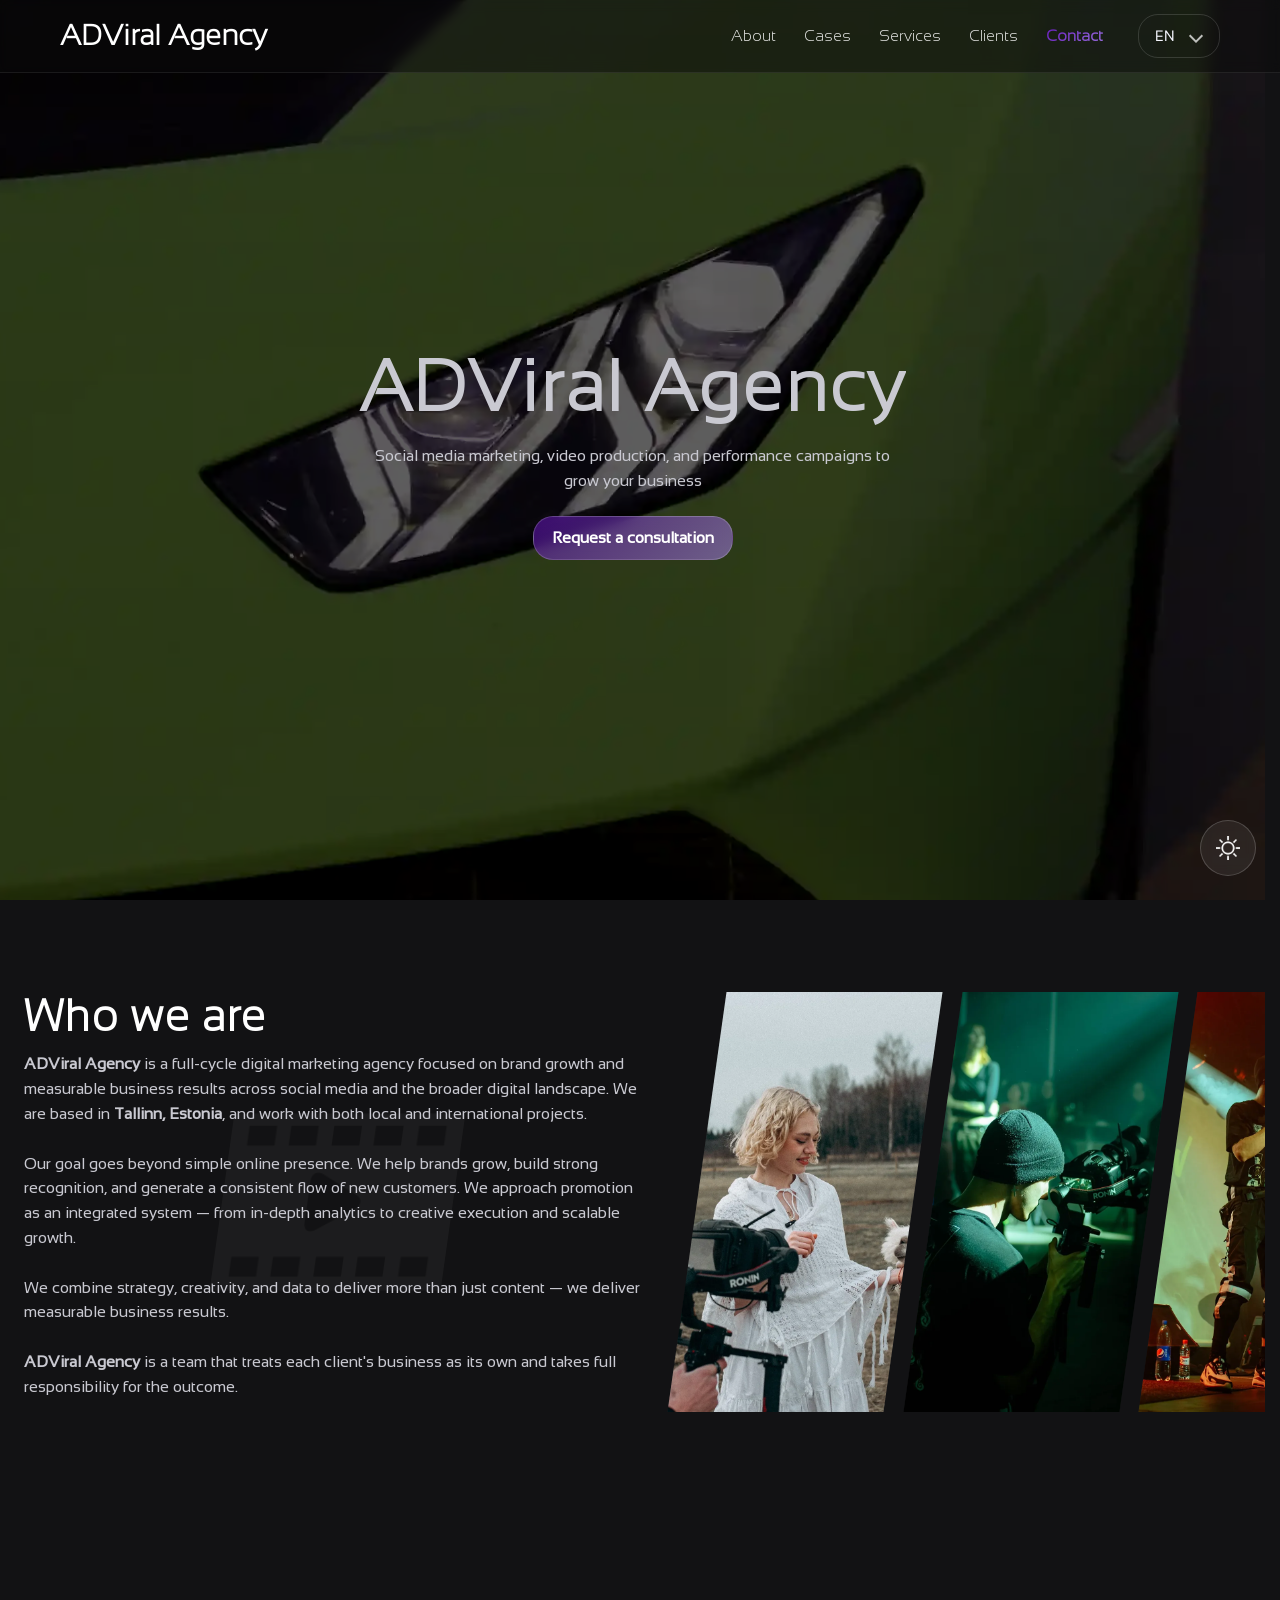
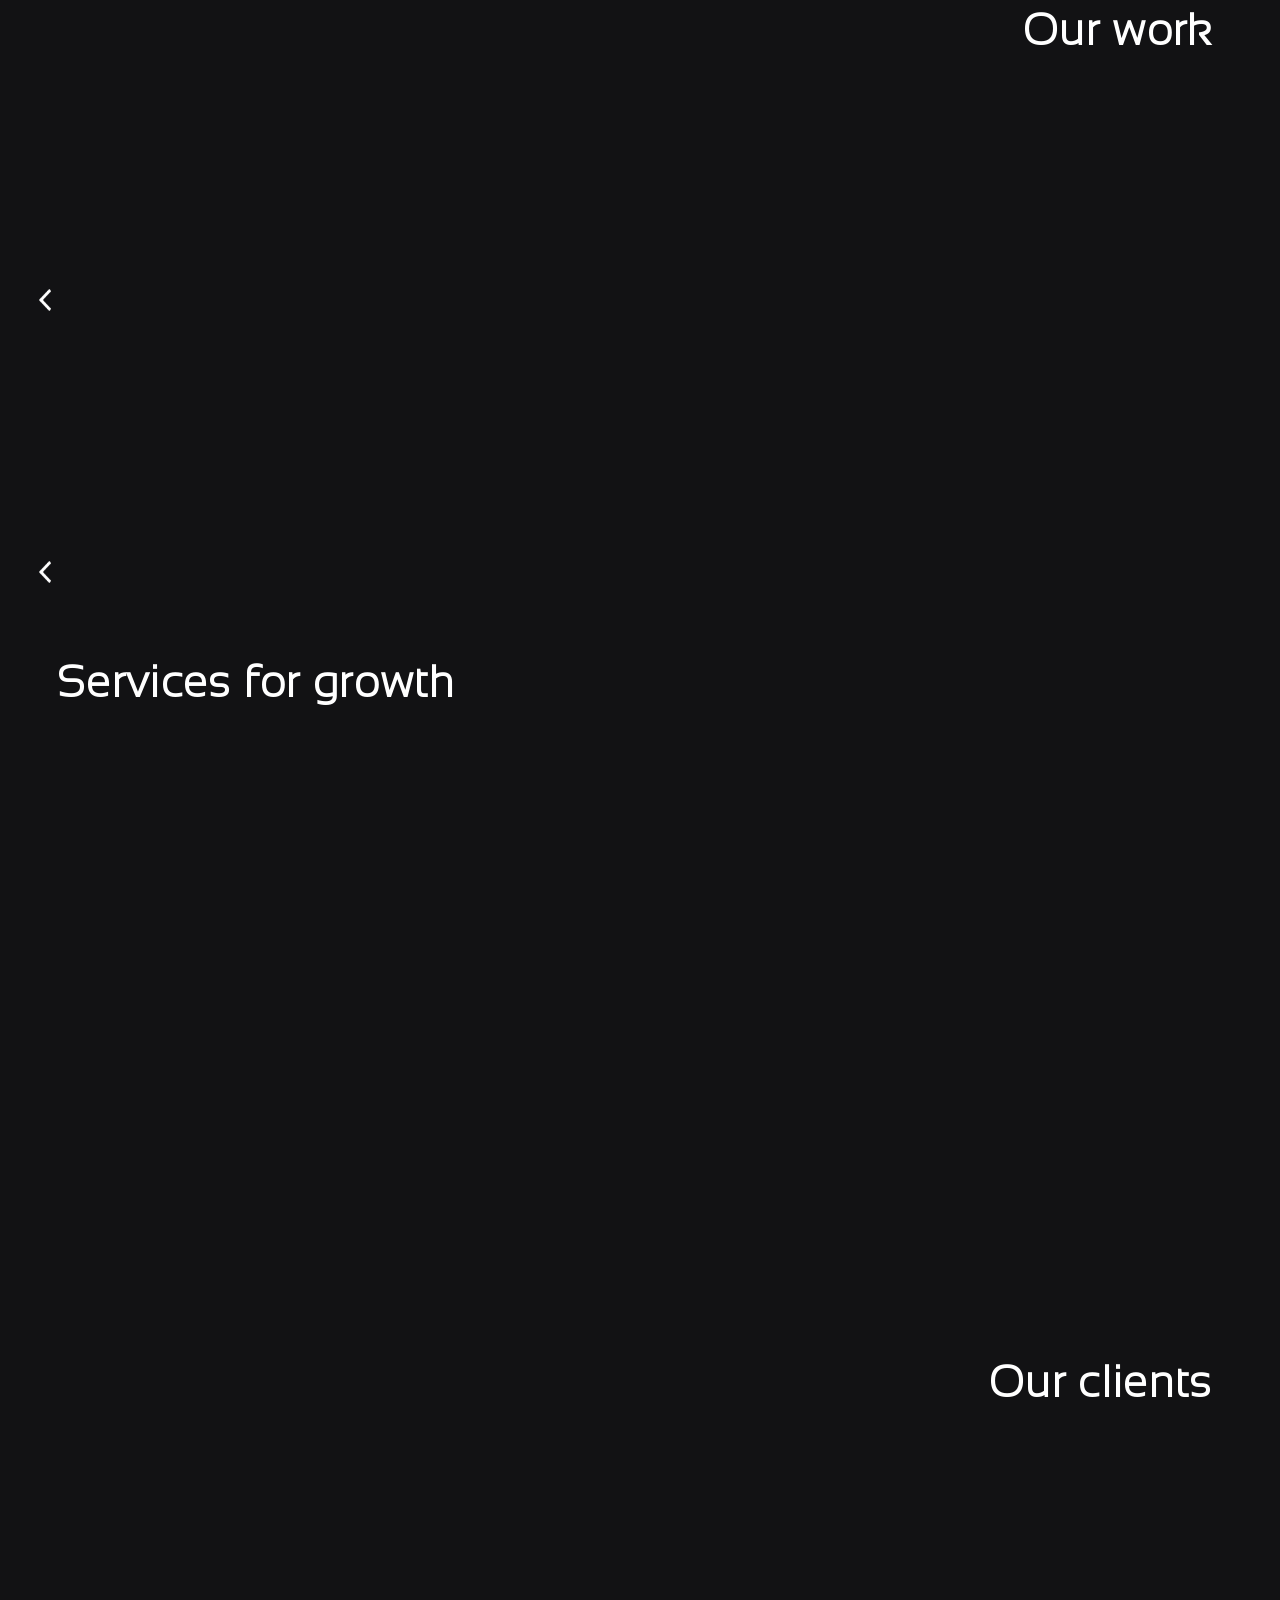
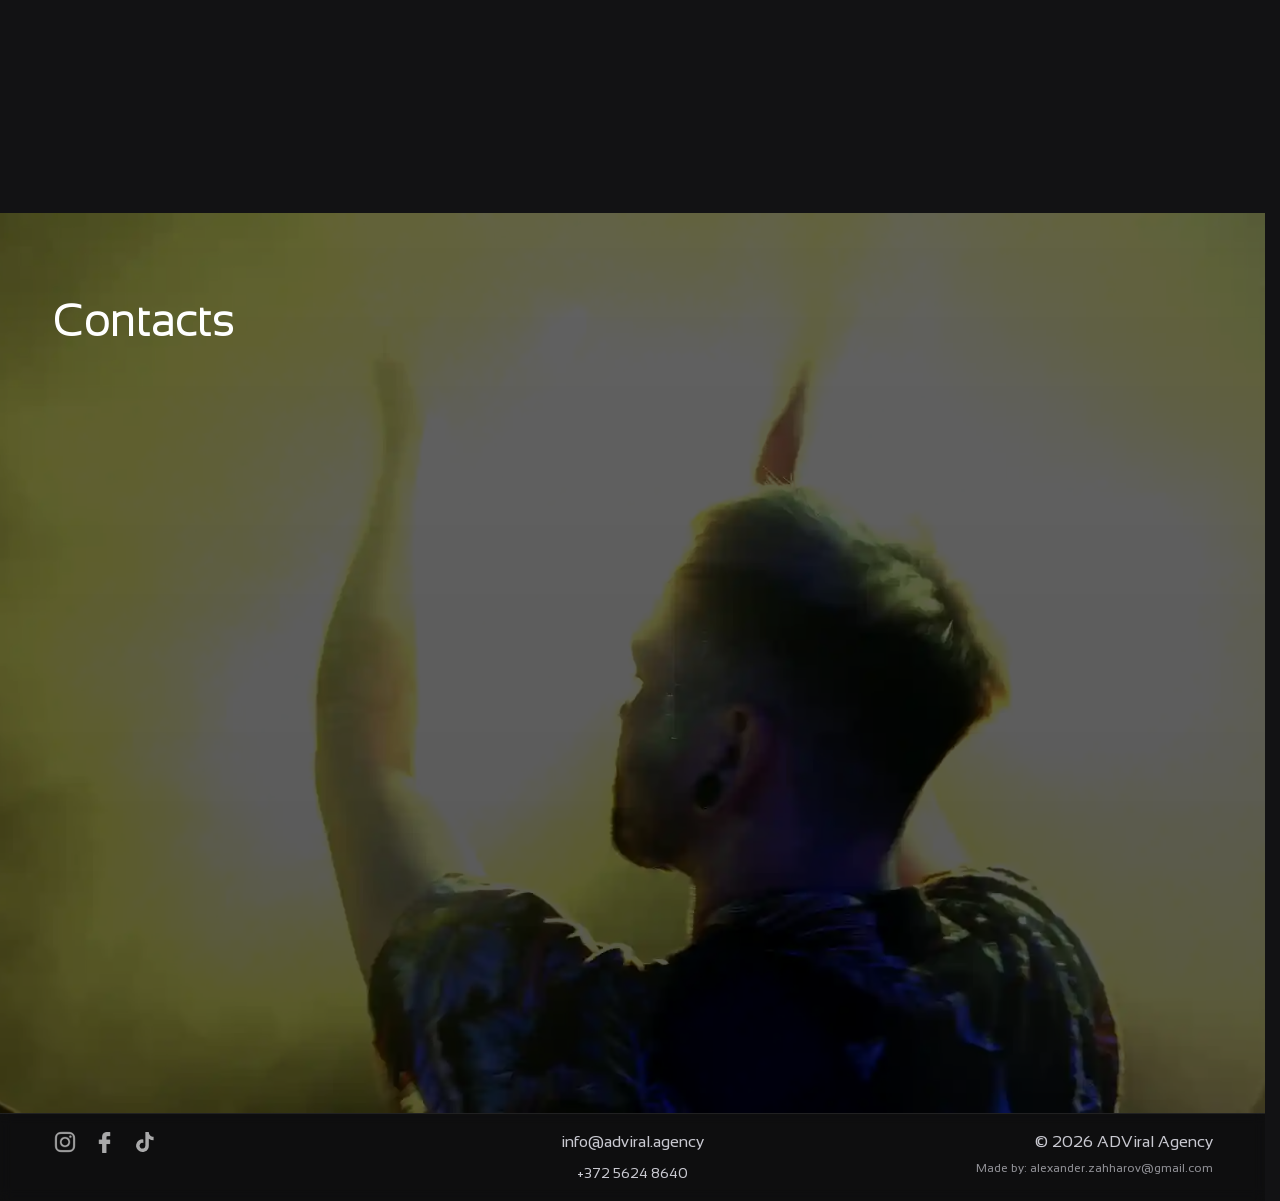
==== commit d6d3954a: "Попробовал оптимизироать скорость загрузки сайта." ====
--- a/index.html
+++ b/index.html
@@ -82,13 +82,14 @@
     })(window,document,'script','dataLayer','GTM-TXV6V4W6');</script>
     <!-- End Google Tag Manager -->
     
-    <link rel="preconnect" href="https://fonts.googleapis.com" />
-    <link rel="preconnect" href="https://fonts.gstatic.com" crossorigin />
-  <link rel="preconnect" href="https://storage.googleapis.com" crossorigin />
+    <!-- Preconnect to external origins -->
+    <link rel="preconnect" href="https://storage.googleapis.com" crossorigin />
+    <!-- Preload hero poster for instant visual -->
+    <link rel="preload" href="./assets/images/poster_hero_desktop.webp" as="image" type="image/webp" />
+    <!-- Preload fonts actually used -->
     <link rel="preload" href="./assets/fonts/Sansation-Light.ttf" as="font" type="font/ttf" crossorigin />
     <link rel="preload" href="./assets/fonts/Sansation-Regular.ttf" as="font" type="font/ttf" crossorigin />
-    <link href="https://fonts.googleapis.com/css2?family=Inter:wght@300;400;600;800&display=swap" rel="stylesheet" />
-    <link rel="stylesheet" href="https://cdn.plyr.io/3.7.8/plyr.css" />
+    <!-- Plyr CSS/JS loaded on demand when video modal opens -->
     <link rel="stylesheet" href="./styles.css" />
   </head>
   <body>
@@ -187,8 +188,7 @@
     </header>
   <!-- Герой-секция с видеофоном и основными CTA -->
     <section id="hero" class="hero" aria-label="ADViral hero">
-      <video class="hero-video" autoplay muted playsinline loop preload="metadata">
-        <source src="assets/videos/HeroSections/Vertical_Sun_girl.mp4" type="video/mp4" media="(max-width: 768px)" />
+      <video class="hero-video" autoplay muted playsinline loop preload="auto" poster="assets/images/poster_hero_desktop.webp" fetchpriority="high">
         <source src="assets/videos/HeroSections/LAMBO5.mp4" type="video/mp4" />
       </video>
       <div class="hero-overlay"></div>
@@ -226,13 +226,13 @@
         <div class="media-wrapper">
           <div class="media-tilted-group reveal reveal-right">
             <div class="media-tilted-frame">
-              <img src="assets/images/photos/Slide_White.png" alt="ADViral Agency team" loading="lazy" />
+              <img src="assets/images/photos/Slide_White.webp" alt="ADViral Agency team" loading="lazy" />
             </div>
             <div class="media-tilted-frame">
-              <img src="assets/images/photos/Slide_Green.png" alt="ADViral Agency team" loading="lazy" />
+              <img src="assets/images/photos/Slide_Green.webp" alt="ADViral Agency team" loading="lazy" />
             </div>
             <div class="media-tilted-frame">
-              <img src="assets/images/photos/Slide_Red.png" alt="ADViral Agency team" loading="lazy" />
+              <img src="assets/images/photos/Slide_Red.webp" alt="ADViral Agency team" loading="lazy" />
             </div>
           </div>
         </div>
@@ -509,42 +509,42 @@
               <div class="clients-grid reveal reveal-left">
                 <div class="client-pair">
                   <a href="https://stockmann.com" target="_blank" rel="noopener" class="client-item" data-client="stockmann">
-                    <img src="./assets/images/Clients Logos/stockmann.webp" alt="Stockmann" class="client-logo">
+                    <img src="./assets/images/Clients Logos/stockmann.webp" alt="Stockmann" class="client-logo" loading="lazy">
                   </a>
                   <a href="https://gogps.eu/en/" target="_blank" rel="noopener" class="client-item" data-client="gogps">
-                    <img src="./assets/images/Clients Logos/goGPS.webp" alt="GoGPS" class="client-logo">
+                    <img src="./assets/images/Clients Logos/goGPS.webp" alt="GoGPS" class="client-logo" loading="lazy">
                   </a>
                 </div>
                 <div class="client-pair">
                   <a href="https://err.ee" target="_blank" rel="noopener" class="client-item" data-client="err">
-                    <img src="./assets/images/Clients Logos/ERR.webp" alt="ERR" class="client-logo">
+                    <img src="./assets/images/Clients Logos/ERR.webp" alt="ERR" class="client-logo" loading="lazy">
                   </a>
                   <a href="https://roses.ee" target="_blank" rel="noopener" class="client-item" data-client="roses">
-                    <img src="./assets/images/Clients Logos/rosesee.webp" alt="Roses" class="client-logo">
+                    <img src="./assets/images/Clients Logos/rosesee.webp" alt="Roses" class="client-logo" loading="lazy">
                   </a>
                 </div>
                 <div class="client-pair">
                   <a href="https://dodopizza.ee" target="_blank" rel="noopener" class="client-item" data-client="dodo">
-                    <img src="./assets/images/Clients Logos/DoDoPizza.webp" alt="Dodo Pizza" class="client-logo">
+                    <img src="./assets/images/Clients Logos/DoDoPizza.webp" alt="Dodo Pizza" class="client-logo" loading="lazy">
                   </a>
                   <a href="https://expertautokool.ee" target="_blank" rel="noopener" class="client-item" data-client="expert">
-                    <img src="./assets/images/Clients Logos/ExpertAutokool.webp" alt="Expert Autokool" class="client-logo">
+                    <img src="./assets/images/Clients Logos/ExpertAutokool.webp" alt="Expert Autokool" class="client-logo" loading="lazy">
                   </a>
                 </div>
                 <div class="client-pair">
                   <a href="https://www.tlu.ee/bfm" target="_blank" rel="noopener" class="client-item" data-client="bfm">
-                    <img src="./assets/images/Clients Logos/BFM.webp" alt="BFM" class="client-logo">
+                    <img src="./assets/images/Clients Logos/BFM.webp" alt="BFM" class="client-logo" loading="lazy">
                   </a>
                   <a href="https://estee.ee/" target="_blank" rel="noopener" class="client-item" data-client="eeste">
-                    <img src="./assets/images/Clients Logos/Estee.webp" alt="Eeste ilusalong" class="client-logo">
+                    <img src="./assets/images/Clients Logos/Estee.webp" alt="Eeste ilusalong" class="client-logo" loading="lazy">
                   </a>
                 </div>
                 <div class="client-pair">
                   <a href="https://moto24.ee" target="_blank" rel="noopener" class="client-item" data-client="moto24">
-                    <img src="./assets/images/Clients Logos/Moto24ee.webp" alt="Moto24" class="client-logo">
+                    <img src="./assets/images/Clients Logos/Moto24ee.webp" alt="Moto24" class="client-logo" loading="lazy">
                   </a>
                   <a href="https://kaitsevagi.ee" target="_blank" rel="noopener" class="client-item" data-client="kaitsevagi">
-                    <img src="./assets/images/Clients Logos/Kajtsevägi.webp" alt="Kaitsevägi" class="client-logo">
+                    <img src="./assets/images/Clients Logos/Kajtsevägi.webp" alt="Kaitsevägi" class="client-logo" loading="lazy">
                   </a>
                 </div>
               </div>
@@ -557,8 +557,8 @@
 
   <!-- Секция 5: Контакты -->
     <section id="contact" class="section auto-scroll contact-section">
-      <video class="contact-video" autoplay muted playsinline loop preload="metadata">
-        <source src="assets/videos/HeroSections/TWTWfinal.mp4" type="video/mp4" />
+      <video class="contact-video" muted playsinline loop preload="none" poster="assets/images/poster_contact.webp" data-lazy-src="assets/videos/HeroSections/TWTWfinal.mp4">
+        <!-- Lazy-loaded: video src set by IntersectionObserver when section is visible -->
       </video>
       <div class="contact-overlay"></div>
       <div class="container">
@@ -599,7 +599,7 @@
                 </div>
                 <button type="submit" class="btn btn-primary full">
                   <span class="btn-icon">
-                    <img src="assets/images/icons/sendIcon.webp" alt="" aria-hidden="true" />
+                    <img src="assets/images/icons/sendIcon.webp" alt="" aria-hidden="true" loading="lazy" />
                   </span>
                   <span data-i18n="contact.form.submit">Send request</span>
                 </button>
@@ -724,7 +724,7 @@
     </button>
   </div>
 
-    <script src="https://cdn.plyr.io/3.7.8/plyr.polyfilled.js"></script>
+    <!-- Plyr JS loaded on demand when video modal opens -->
     <script src="./script.js" defer></script>
   </body>
 </html>
--- a/styles.css
+++ b/styles.css
@@ -1,7678 +1 @@
-/* Скрытие только для скринридеров */
-.visually-hidden {
-  position: absolute;
-  width: 1px;
-  height: 1px;
-  padding: 0;
-  margin: -1px;
-  overflow: hidden;
-  clip: rect(0, 0, 0, 0);
-  white-space: nowrap;
-  border: 0;
-}
-
-/* =========================
-  Базовая тема и типографика
-========================= */
-:root {
-  /* Шрифтовые переменные для глобальной смены гарнитур */
-  --primary-font-family: "Sansation-Light";
-  --secondary-font-family: "Sansation-Regular";
-
-  /* Готовые стековые значения шрифтов */
-  --primary-font: var(--primary-font-family), sans-serif;
-  --secondary-font: var(--secondary-font-family);
-  /* Путь к основному файлу шрифта для @font-face */
-  --primary-font-url: url("./assets/fonts/Sansation-Light.ttf");
-
-  --bg-page: #121214; /* сплошной темно-серый фон сайта */
-  --bg-1: #0a0a0b;
-  --bg-2: #17171a;
-  --text: #ffffff;
-  --muted: #c9c9d1;
-
-  --primary-1: #6a11cb; /* основной фиолетовый оттенок */
-  --primary-2: #b086f9; /* дополнительный сиреневый оттенок */
-  --selection-bg: var(--primary-1); /* фиолетовый цвет для выделения текста */
-
-  --card: rgba(255,255,255,0.06);
-  --card-border: rgba(255,255,255,0.12);
-  /* Непрозрачный аналог --card-border для текстовых заливок */
-  --card-border-solid: #1f1f1f;
-  --radius-sm: 10px;
-
-  --container: 1160px;
-  /* Единый шаг сетки: используйте для padding внешних блоков и margin внутренних элементов */
-  --gap: 24px;
-  --spacing: var(--gap);
-  --z-hero: 1;
-  --z-overlay: 2;
-  --z-header: 10;
-  --z-arrows: 5;
-  --header-h: 72px;
-  --blur: 6px; /* единое значение блюра для всех backdrop-filter на странице */
-  /* Общая анимация стрелок: увеличение при hover, вдавливание при active */
-  --arrow-hover-scale: 1.2;
-  --arrow-active-scale: 0.85;
-  /* Кнопки fixed-actions (тема + вверх) */
-  --fixed-btn-color: #fff;
-  --fixed-btn-bg: rgba(255,255,255,.07);
-  --fixed-btn-border: rgba(255,255,255,.18);
-  --fixed-btn-shadow: none;
-  --fixed-btn-hover-bg: rgba(255,255,255,.10);
-  --fixed-btn-hover-border: rgba(255,255,255,.28);
-}
-
-@media (max-width: 768px) {
-  :root {
-    --gap: 18px;
-    --header-h: 64px;
-  }
-}
-
-@media (max-width: 480px) {
-  :root {
-    --gap: 14px;
-  }
-}
-
-/* =========================
-  Светлая тема
-========================= */
-[data-theme="light"] {
-  --primary-1: #c2410c; /* тёмный оранжевый (вместо фиолетового) */
-  --primary-2: #fb923c; /* светлый оранжевый */
-  --bg-page: #f5f5f7;
-  --bg-1: #ffffff;
-  --bg-2: #ebebed;
-  --text: #1d1d1f;
-  --muted: #6e6e73;
-  --card: rgba(0,0,0,0.06);
-  --card-border: rgba(0,0,0,0.12);
-  --card-border-solid: #d2d2d7;
-  --selection-bg: var(--primary-1);
-  --fixed-btn-color: #1d1d1f;
-  --fixed-btn-bg: rgba(255,255,255,.9);
-  --fixed-btn-border: rgba(0,0,0,.12);
-  --fixed-btn-shadow: none;
-  --fixed-btn-hover-bg: rgba(255,255,255,1);
-  --fixed-btn-hover-border: rgba(0,0,0,.2);
-}
-
-[data-theme="light"] ::selection {
-  background-color: rgba(194, 65, 12, 0.2);
-  color: #1d1d1f;
-}
-[data-theme="light"] ::-moz-selection {
-  background-color: rgba(194, 65, 12, 0.2);
-  color: #1d1d1f;
-}
-
-[data-theme="light"] .site-header {
-  background: rgba(255,255,255,.85);
-  border-bottom-color: rgba(0,0,0,.08);
-}
-[data-theme="light"] .header-nav a,
-[data-theme="light"] .menu-toggle,
-[data-theme="light"] .lang-switcher__toggle {
-  color: #1d1d1f;
-}
-[data-theme="light"] .header-nav a.active {
-  color: #1d1d1f;
-  font-weight: 400; /* без подсветки активной секции — как обычная ссылка */
-}
-[data-theme="light"] .menu-toggle {
-  border-color: rgba(0,0,0,.14);
-}
-[data-theme="light"] .menu-toggle__bar {
-  background: #1d1d1f;
-}
-[data-theme="light"] .menu-open #menu-toggle {
-  border-color: rgba(251, 146, 60, 0.8);
-  box-shadow: 0 0 0 3px rgba(251, 146, 60, 0.35);
-}
-[data-theme="light"] .lang-switcher__toggle {
-  border-color: rgba(0,0,0,.14);
-  color: #1d1d1f;
-}
-@media (hover: hover) {
-  [data-theme="light"] .lang-switcher__toggle:hover {
-    border-color: rgba(0,0,0,.28);
-    box-shadow: none;
-  }
-}
-[data-theme="light"] .btn-ghost {
-  color: #1d1d1f;
-  background-color: rgba(0,0,0,.06);
-  border-color: rgba(0,0,0,.14);
-}
-[data-theme="light"] .btn-ghost:hover {
-  background-color: rgba(0,0,0,.10);
-  border-color: rgba(0,0,0,.22);
-}
-[data-theme="light"] .hero-overlay {
-  /* Затемнение как в тёмной теме */
-  background: linear-gradient(180deg, rgba(0,0,0,.45), rgba(0,0,0,.5));
-}
-[data-theme="light"] .hero-content h1,
-[data-theme="light"] .hero-content p,
-[data-theme="light"] .hero-content .muted {
-  color: #fff;
-}
-/* Все параграфы в светлой теме — цвет как у заголовка «Кто мы» (кроме hero подзаголовка, он белый выше) */
-[data-theme="light"] p {
-  color: #1d1d1f;
-}
-[data-theme="light"] .hero .btn-primary {
-  color: #fff;
-}
-/* Все стрелки в светлой теме — чёрные */
-[data-theme="light"] .scroll-to-top span {
-  filter: brightness(0) saturate(100%);
-}
-[data-theme="light"] #works .ig-arrow::before,
-[data-theme="light"] .modal-arrow::before,
-[data-theme="light"] .service-popup-arrow::before {
-  filter: brightness(0) saturate(100%);
-}
-[data-theme="light"] .scroll-to-top.hover-tap-active {
-  background-color: var(--fixed-btn-hover-bg);
-  border-color: var(--fixed-btn-hover-border);
-}
-
-[data-theme="light"] .site-footer {
-  background: #ffffff;
-  border-top-color: rgba(0,0,0,.08);
-  color: #1d1d1f;
-}
-[data-theme="light"] .footer-left,
-[data-theme="light"] .footer-left .author-email-link,
-[data-theme="light"] .footer-author,
-[data-theme="light"] .footer-author-label,
-[data-theme="light"] .footer-center a,
-[data-theme="light"] .footer-right a,
-[data-theme="light"] .site-footer .footer-hours,
-[data-theme="light"] .site-footer .footer-email,
-[data-theme="light"] .site-footer .footer-social a {
-  color: #1d1d1f;
-}
-@media (hover: hover) {
-  [data-theme="light"] .footer-left .author-email-link:hover,
-  [data-theme="light"] .footer-center a:hover,
-  [data-theme="light"] .footer-right a:hover {
-    color: #1d1d1f;
-  }
-}
-[data-theme="light"] .footer-right .social-icon {
-  filter: brightness(0) saturate(100%); /* брендовый чёрный, как остальные элементы футера */
-  opacity: 1;
-}
-/* Переопределяем базовый filter для иконок в nav.footer-right.social (иначе правило ниже в файле перекрывает) */
-[data-theme="light"] .footer-right.social .social-icon.instagram,
-[data-theme="light"] .footer-right.social .social-icon.facebook,
-[data-theme="light"] .footer-right.social .social-icon.tiktok {
-  filter: brightness(0) saturate(100%);
-  opacity: 1;
-}
-[data-theme="light"] .footer-left .author-email-link.hover-tap-active,
-[data-theme="light"] .footer-center a.hover-tap-active,
-[data-theme="light"] .footer-right a.hover-tap-active,
-[data-theme="light"] .site-footer .footer-social a.hover-tap-active {
-  color: #1d1d1f;
-}
-
-[data-theme="light"] .lang-switcher__chevron {
-  border-color: rgba(0,0,0,.5);
-}
-[data-theme="light"] .lang-switcher[data-open="true"] .lang-switcher__chevron {
-  border-color: #1d1d1f;
-}
-[data-theme="light"] .lang-switcher__menu {
-  background: rgba(255,255,255,.95);
-  border-color: rgba(0,0,0,.12);
-  box-shadow: none;
-}
-[data-theme="light"] .lang-switcher__option {
-  color: #1d1d1f;
-}
-[data-theme="light"] .lang-switcher__option:hover,
-[data-theme="light"] .lang-switcher__option.is-active {
-  color: #1d1d1f;
-}
-/* Карточки услуг в светлой теме — светло-серый фон по умолчанию, при наведении фон белый; граница 1px всегда — при ховере меняется только цвет */
-[data-theme="light"] #services .cards .card {
-  background: rgba(0,0,0,0.05); /* чуть темнее серый по умолчанию (без наведения) */
-  border: 1px solid transparent;
-  -webkit-font-smoothing: subpixel-antialiased;
-  transition: background 0.25s ease-in-out, transform 0.25s ease-in-out, box-shadow 0.25s ease-in-out, border-color 0.25s ease-in-out;
-}
-[data-theme="light"] #services .cards .card.card-scale-on {
-  transition: background 0.25s ease-in-out, transform 0.25s ease-in-out, box-shadow 0.25s ease-in-out;
-}
-[data-theme="light"] #services .cards .card:hover,
-[data-theme="light"] #services .cards .card:focus-within,
-[data-theme="light"] #services .cards .card.icon-animating:not(.wave-active) {
-  background: #fff;
-  border-color: var(--service-border-color, transparent); /* только цветная граница, без светло-серой */
-}
-[data-theme="light"] #services .cards .card.wave-active,
-[data-theme="light"] #services .cards .card.icon-animating.wave-active {
-  background: rgba(0,0,0,0.05); /* тот же серый, что по умолчанию */
-  border-color: transparent; /* без светло-серой границы после ховера/волны */
-  box-shadow: none;
-}
-/* Услуги: текст карточек такой же чёрный, как заголовок секции (без «мыльного» оттенка) */
-[data-theme="light"] #services h2,
-[data-theme="light"] #services .section-sub {
-  color: #1d1d1f;
-}
-[data-theme="light"] #services .cards .card h3,
-[data-theme="light"] #services .cards .card p {
-  color: #000;
-  -webkit-font-smoothing: subpixel-antialiased;
-}
-[data-theme="light"] #about h2,
-[data-theme="light"] #about .content p,
-[data-theme="light"] #about .text-scroll p {
-  color: #1d1d1f;
-}
-/* Секция «Кто мы»: фоновая иконка за текстом — ещё более светло-серой в светлой теме */
-[data-theme="light"] #about .content::before {
-  background-color: #d8d8dc;
-  opacity: 0.28;
-}
-/* Контакты: заголовок белый */
-[data-theme="light"] #contact .contact-content h2 {
-  color: #fff;
-}
-/* Панель «Интересующие услуги» в светлой теме — тот же дизайн, что в тёмной (тёмная панель, белый текст) */
-[data-theme="light"] .services-dropdown-panel {
-  background: rgba(28, 28, 32, 0.45);
-  -webkit-backdrop-filter: blur(10px);
-  backdrop-filter: blur(10px);
-  border: 1px solid rgba(255, 255, 255, 0.1);
-  border-radius: 20px;
-  box-shadow: none;
-  padding: 10px;
-}
-[data-theme="light"] .services-dropdown-panel .services-dropdown-option,
-[data-theme="light"] .services-dropdown-panel .services-dropdown-option > span {
-  color: #fff;
-}
-[data-theme="light"] .services-dropdown-option {
-  border-radius: 20px;
-  border-bottom-color: rgba(255, 255, 255, 0.06);
-  padding: 8px 10px;
-}
-[data-theme="light"] .services-dropdown-option.selected {
-  background: rgba(255, 255, 255, 0.16);
-  box-shadow: none;
-}
-[data-theme="light"] .services-dropdown-option.selected:hover {
-  background: rgba(255, 255, 255, 0.2);
-}
-/* В панели контактов в светлой теме — те же цвета hover и иконок, что в тёмной */
-[data-theme="light"] .services-dropdown-panel .services-dropdown-option[data-value="analysis"]:hover,
-[data-theme="light"] .services-dropdown-panel .services-dropdown-option[data-value="analysis"].hover-tap-active { --option-hover-border: #6a11cb; }
-[data-theme="light"] .services-dropdown-panel .services-dropdown-option[data-value="strategy"]:hover,
-[data-theme="light"] .services-dropdown-panel .services-dropdown-option[data-value="strategy"].hover-tap-active { --option-hover-border: #8b5cf6; }
-[data-theme="light"] .services-dropdown-panel .services-dropdown-option[data-value="ads"]:hover,
-[data-theme="light"] .services-dropdown-panel .services-dropdown-option[data-value="ads"].hover-tap-active { --option-hover-border: #b086f9; }
-[data-theme="light"] .services-dropdown-panel .services-dropdown-option[data-value="content"]:hover,
-[data-theme="light"] .services-dropdown-panel .services-dropdown-option[data-value="content"].hover-tap-active { --option-hover-border: #22c55e; }
-[data-theme="light"] .services-dropdown-panel .services-dropdown-option[data-value="social"]:hover,
-[data-theme="light"] .services-dropdown-panel .services-dropdown-option[data-value="social"].hover-tap-active { --option-hover-border: #65d94f; }
-[data-theme="light"] .services-dropdown-panel .services-dropdown-option[data-value="community"]:hover,
-[data-theme="light"] .services-dropdown-panel .services-dropdown-option[data-value="community"].hover-tap-active { --option-hover-border: #a3e635; }
-[data-theme="light"] .services-dropdown-panel .services-dropdown-option[data-value="video"]:hover,
-[data-theme="light"] .services-dropdown-panel .services-dropdown-option[data-value="video"].hover-tap-active { --option-hover-border: #9e1a47; }
-[data-theme="light"] .services-dropdown-panel .services-dropdown-option[data-value="design"]:hover,
-[data-theme="light"] .services-dropdown-panel .services-dropdown-option[data-value="design"].hover-tap-active { --option-hover-border: #dc2626; }
-[data-theme="light"] .services-dropdown-panel .services-dropdown-option[data-value="web"]:hover,
-[data-theme="light"] .services-dropdown-panel .services-dropdown-option[data-value="web"].hover-tap-active { --option-hover-border: #fb923c; }
-[data-theme="light"] .services-dropdown-panel .services-dropdown-option[data-value="analysis"] img { filter: brightness(0) saturate(100%) invert(30%) sepia(95%) saturate(2000%) hue-rotate(240deg) brightness(0.65) contrast(1.1); }
-[data-theme="light"] .services-dropdown-panel .services-dropdown-option[data-value="strategy"] img { filter: brightness(0) saturate(100%) invert(52%) sepia(90%) saturate(1800%) hue-rotate(250deg) brightness(0.75) contrast(1.05); }
-[data-theme="light"] .services-dropdown-panel .services-dropdown-option[data-value="ads"] img { filter: brightness(0) saturate(100%) invert(42%) sepia(95%) saturate(2000%) hue-rotate(250deg) brightness(0.68) contrast(1.1); }
-[data-theme="light"] .services-dropdown-panel .services-dropdown-option[data-value="content"] img { filter: brightness(0) saturate(100%) invert(60%) sepia(90%) saturate(2000%) hue-rotate(100deg) brightness(0.72) contrast(1.1); }
-[data-theme="light"] .services-dropdown-panel .services-dropdown-option[data-value="social"] img { filter: brightness(0) saturate(100%) invert(63%) sepia(93%) saturate(2000%) hue-rotate(72deg) brightness(0.82) contrast(1.08); }
-[data-theme="light"] .services-dropdown-panel .services-dropdown-option[data-value="community"] img { filter: brightness(0) saturate(100%) invert(65%) sepia(95%) saturate(2000%) hue-rotate(75deg) brightness(0.88) contrast(1.05); }
-[data-theme="light"] .services-dropdown-panel .services-dropdown-option[data-value="video"] img { filter: brightness(0) saturate(100%) invert(22%) sepia(95%) saturate(2000%) hue-rotate(328deg) brightness(0.75) contrast(1.1); }
-[data-theme="light"] .services-dropdown-panel .services-dropdown-option[data-value="design"] img { filter: brightness(0) saturate(100%) invert(25%) sepia(95%) saturate(2000%) hue-rotate(350deg) brightness(0.68) contrast(1.1); }
-[data-theme="light"] .services-dropdown-panel .services-dropdown-option[data-value="web"] img { filter: brightness(0) saturate(100%) invert(60%) sepia(95%) saturate(2000%) hue-rotate(-15deg) brightness(0.88) contrast(1.05); }
-
-@media (max-width: 820px) {
-  [data-theme="light"] .header-nav {
-    border-top-color: rgba(0,0,0,.08);
-  }
-  [data-theme="light"] .header-nav::before {
-    background: rgba(255,255,255,.9);
-    -webkit-backdrop-filter: blur(var(--blur));
-    backdrop-filter: blur(var(--blur));
-  }
-  [data-theme="light"] .header-nav a {
-    color: #1d1d1f;
-  }
-  [data-theme="light"].menu-open body::before {
-    background: transparent;
-  }
-  [data-theme="light"] .services-dropdown-panel:not([hidden])::before {
-    background: rgba(0, 0, 0, 0.5);
-  }
-}
-
-/* Светлая тема: затемнения → засветления для медиа-блоков (hero и contact остаются затемнёнными как в тёмной) */
-[data-theme="light"] .media::after {
-  background: linear-gradient(180deg, transparent 60%, rgba(255,255,255,.35));
-}
-[data-theme="light"] .contact-overlay {
-  /* Затемнение как в тёмной теме */
-  background: linear-gradient(180deg, rgba(0,0,0,.45), rgba(0,0,0,.5));
-}
-[data-theme="light"] .service-popup-overlay {
-  background: rgba(255, 255, 255, 0.75);
-}
-/* Попап услуги в светлой теме — светлый контейнер, крестик и текст */
-[data-theme="light"] .service-popup-container {
-  background: #ffffff;
-  border-color: rgba(0, 0, 0, 0.12);
-  box-shadow: none;
-}
-[data-theme="light"] .service-popup-close {
-  background: rgba(255, 255, 255, 0.95);
-  border-color: rgba(0, 0, 0, 0.2);
-  color: #1d1d1f;
-}
-[data-theme="light"] .service-popup-close:hover {
-  background: #fff;
-  border-color: rgba(0, 0, 0, 0.35);
-}
-[data-theme="light"] .service-popup-title {
-  color: #1d1d1f;
-}
-[data-theme="light"] .service-popup-text-content {
-  color: var(--muted);
-}
-[data-theme="light"] .service-popup-text-content p,
-[data-theme="light"] .service-popup-text-content li {
-  color: var(--muted);
-}
-[data-theme="light"] .service-popup-inline-video {
-  background: rgba(0, 0, 0, 0.08);
-}
-[data-theme="light"] .service-popup-inline-video-placeholder {
-  background: rgba(0, 0, 0, 0.12);
-}
-[data-theme="light"] .service-popup-inline-video-play-icon {
-  border-color: rgba(0, 0, 0, 0.25);
-  background: rgba(255, 255, 255, 0.9);
-  color: #1d1d1f;
-}
-[data-theme="light"] .service-popup-inline-video-placeholder:hover .service-popup-inline-video-play-icon {
-  background: #fff;
-  border-color: rgba(0, 0, 0, 0.35);
-}
-[data-theme="light"] .service-popup-inline-video-soon {
-  color: rgba(0, 0, 0, 0.6);
-}
-
-[data-theme="light"] .video-modal-overlay {
-  background: rgba(255, 255, 255, 0.65);
-}
-[data-theme="light"] .video-modal-content {
-  box-shadow: none;
-}
-/* Крестик закрытия видеоплеера в светлой теме — светлый стиль */
-[data-theme="light"] .video-modal-close {
-  background: rgba(255, 255, 255, 0.95);
-  border-color: rgba(0, 0, 0, 0.2);
-  color: #1d1d1f;
-}
-[data-theme="light"] .video-modal-close:hover {
-  background: #fff;
-  border-color: rgba(0, 0, 0, 0.35);
-}
-
-/* Светлая тема: без белых/чёрных теней */
-[data-theme="light"] .service-popup-container[data-service-type] {
-  box-shadow: none;
-}
-[data-theme="light"] .email-copy-notification {
-  box-shadow: none;
-}
-[data-theme="light"] section#contact textarea:focus {
-  box-shadow: 0 0 0 2px rgba(251, 146, 60, 0.3);
-}
-[data-theme="light"] section#contact input:focus,
-[data-theme="light"] section#contact textarea:focus {
-  border-color: rgba(251, 146, 60, 0.8);
-  box-shadow: 0 0 0 2px rgba(251, 146, 60, 0.3);
-}
-[data-theme="light"] .services-dropdown-trigger:focus-visible {
-  border-color: rgba(251, 146, 60, 0.8);
-  box-shadow: 0 0 0 2px rgba(251, 146, 60, 0.3);
-}
-[data-theme="light"] .services-dropdown-trigger[aria-expanded="true"] {
-  border-color: rgba(251, 146, 60, 0.8);
-}
-[data-theme="light"] .services-dropdown-option[data-value="analysis"]:hover,
-[data-theme="light"] .services-dropdown-option[data-value="analysis"].hover-tap-active { --option-hover-border: #c2410c; }
-[data-theme="light"] .services-dropdown-option[data-value="strategy"]:hover,
-[data-theme="light"] .services-dropdown-option[data-value="strategy"].hover-tap-active { --option-hover-border: #ea580c; }
-[data-theme="light"] .services-dropdown-option[data-value="ads"]:hover,
-[data-theme="light"] .services-dropdown-option[data-value="ads"].hover-tap-active { --option-hover-border: #fb923c; }
-[data-theme="light"] .services-dropdown-option[data-value="analysis"] img {
-  filter: brightness(0) saturate(100%) invert(28%) sepia(95%) saturate(2000%) hue-rotate(20deg) brightness(0.9) contrast(1.1);
-}
-[data-theme="light"] .services-dropdown-option[data-value="strategy"] img {
-  filter: brightness(0) saturate(100%) invert(38%) sepia(95%) saturate(1800%) hue-rotate(25deg) brightness(0.9) contrast(1.05);
-}
-[data-theme="light"] .services-dropdown-option[data-value="ads"] img {
-  filter: brightness(0) saturate(100%) invert(55%) sepia(90%) saturate(1500%) hue-rotate(25deg) brightness(0.95) contrast(1.05);
-}
-[data-theme="light"] .pkg.hover-tap-active .pkg-body,
-[data-theme="light"] .pkg input:checked + .pkg-body.hover-tap-active {
-  box-shadow: 0 0 20px rgba(251, 146, 60, 0.5);
-}
-[data-theme="light"] .pkg .pkg-body:hover,
-[data-theme="light"] .pkg input:checked + .pkg-body:hover {
-  box-shadow: 0 0 20px rgba(251, 146, 60, 0.5);
-}
-/* Плеер в светлой теме остаётся таким же — фиолетовые элементы не перекрашиваем в оранжевый; ховер только на десктопе */
-@media (hover: hover) {
-  [data-theme="light"] .video-modal-content .plyr__control--overlaid:hover,
-  [data-theme="light"] .video-modal-content .plyr__control--overlaid:active,
-  [data-theme="light"] .video-modal-content .plyr__control--overlaid:focus-visible,
-  [data-theme="light"] .AdviralPlayer .plyr__control--overlaid:hover,
-  [data-theme="light"] .AdviralPlayer .plyr__control--overlaid:active,
-  [data-theme="light"] .AdviralPlayer .plyr__control--overlaid:focus-visible {
-    background: rgba(139, 92, 246, 0.2) !important;
-    border-color: rgba(139, 92, 246, 0.4) !important;
-  }
-}
-[data-theme="light"] .video-modal-content .plyr__control:hover,
-[data-theme="light"] .AdviralPlayer .plyr__control:hover {
-  background: rgba(139, 92, 246, 0.2) !important;
-}
-[data-theme="light"] .video-modal-content .plyr__progress input[type=range]::-moz-range-thumb,
-[data-theme="light"] .AdviralPlayer .plyr__progress input[type=range]::-moz-range-thumb {
-  background: #8B5CF6 !important;
-}
-[data-theme="light"] .video-modal-content .plyr__progress input[type=range]::-webkit-slider-thumb,
-[data-theme="light"] .AdviralPlayer .plyr__progress input[type=range]::-webkit-slider-thumb {
-  background: #8B5CF6 !important;
-}
-[data-theme="light"] .video-modal-content .plyr__progress input[type=range],
-[data-theme="light"] .AdviralPlayer .plyr__progress input[type=range] {
-  color: #8B5CF6 !important;
-}
-/* Пройденный путь прогресс-бара в светлой теме — фиолетовый (как в тёмной) */
-[data-theme="light"] .video-modal-content .plyr__progress input[type=range]::-webkit-slider-runnable-track,
-[data-theme="light"] .AdviralPlayer .plyr__progress input[type=range]::-webkit-slider-runnable-track {
-  background: linear-gradient(to right, #8B5CF6 0%, #8B5CF6 var(--value, 0%), rgba(255, 255, 255, 0.2) var(--value, 0%), rgba(255, 255, 255, 0.2) 100%) !important;
-}
-[data-theme="light"] .video-modal-content .plyr__progress input[type=range]::-moz-range-progress,
-[data-theme="light"] .AdviralPlayer .plyr__progress input[type=range]::-moz-range-progress {
-  background: #8B5CF6 !important;
-}
-/* Слайдер громкости в плеере в светлой теме — фиолетовый (как прогресс), не оранжевый */
-[data-theme="light"] .video-modal-content .plyr__volume input[type=range],
-[data-theme="light"] .AdviralPlayer .plyr__volume input[type=range] {
-  color: #8B5CF6 !important;
-}
-[data-theme="light"] .video-modal-content .plyr__volume input[type=range]::-webkit-slider-runnable-track,
-[data-theme="light"] .AdviralPlayer .plyr__volume input[type=range]::-webkit-slider-runnable-track {
-  background: linear-gradient(to right, #8B5CF6 0%, #8B5CF6 var(--value, 0%), rgba(255, 255, 255, 0.2) var(--value, 0%), rgba(255, 255, 255, 0.2) 100%) !important;
-}
-[data-theme="light"] .video-modal-content .plyr__volume input[type=range]::-moz-range-progress,
-[data-theme="light"] .AdviralPlayer .plyr__volume input[type=range]::-moz-range-progress {
-  background: #8B5CF6 !important;
-}
-[data-theme="light"] .video-modal-content .plyr__volume input[type=range]::-webkit-slider-thumb,
-[data-theme="light"] .AdviralPlayer .plyr__volume input[type=range]::-webkit-slider-thumb {
-  background: #8B5CF6 !important;
-}
-[data-theme="light"] .video-modal-content .plyr__volume input[type=range]::-moz-range-thumb,
-[data-theme="light"] .AdviralPlayer .plyr__volume input[type=range]::-moz-range-thumb {
-  background: #8B5CF6 !important;
-}
-/* В светлой теме: в плеере только прогресс и громкость — фиолетовые (вместо оранжевого); остальные элементы — белый/серый как было */
-[data-theme="light"] .video-modal-content .plyr__control[aria-expanded="true"],
-[data-theme="light"] .AdviralPlayer .plyr__control[aria-expanded="true"] {
-  color: #fff !important;
-}
-[data-theme="light"] .video-modal-content .plyr__menu__container .plyr__control[role="menuitemradio"][aria-checked="true"],
-[data-theme="light"] .AdviralPlayer .plyr__menu__container .plyr__control[role="menuitemradio"][aria-checked="true"] {
-  color: var(--primary-1) !important;
-}
-/* Кнопки .btn-primary в светлой теме — оранжевый градиент */
-[data-theme="light"] .btn-primary:hover {
-  background: linear-gradient(135deg, #c2410c, #fb923c);
-}
-[data-theme="light"] .btn-primary:focus-visible {
-  box-shadow: 0 0 0 3px rgba(251, 146, 60, 0.32), 0 8px 24px rgba(251, 146, 60, 0.35);
-}
-[data-theme="light"] .hero .btn-primary {
-  background: linear-gradient(135deg, rgba(194, 65, 12, 0.5), rgba(251, 146, 60, 0.5));
-}
-[data-theme="light"] .hero .btn-primary:hover {
-  background: linear-gradient(135deg, rgba(234, 88, 12, 0.5), rgba(251, 146, 60, 0.5));
-}
-[data-theme="light"] .hero .btn-primary:focus-visible {
-  box-shadow: 0 0 0 3px rgba(251, 146, 60, 0.25);
-}
-[data-theme="light"] .contact-form .btn.full.btn-primary,
-[data-theme="light"] .contact-form .btn-primary.full {
-  background: linear-gradient(135deg, rgba(194, 65, 12, 0.5), rgba(251, 146, 60, 0.5));
-}
-[data-theme="light"] .contact-form .btn.full.btn-primary:hover,
-[data-theme="light"] .contact-form .btn-primary.full:hover {
-  background: linear-gradient(135deg, rgba(234, 88, 12, 0.5), rgba(251, 146, 60, 0.5));
-}
-[data-theme="light"] .contact-form .btn.full.btn-primary:focus-visible,
-[data-theme="light"] .contact-form .btn-primary.full:focus-visible {
-  box-shadow: 0 0 0 3px rgba(251, 146, 60, 0.25), 0 8px 24px rgba(251, 146, 60, 0.28);
-}
-/* Светлый фон полей контактов при выделении в светлой теме */
-[data-theme="light"] section#contact input[type="text"]:focus,
-[data-theme="light"] section#contact input[type="email"]:focus,
-[data-theme="light"] section#contact textarea:focus {
-  background: rgba(255, 255, 255, 0.98);
-}
-[data-theme="light"] section#contact input,
-[data-theme="light"] section#contact textarea {
-  color: rgba(255, 255, 255, 0.9); /* без фокуса — светлым (и плейсхолдер, и введённое) */
-}
-[data-theme="light"] section#contact input:focus,
-[data-theme="light"] section#contact textarea:focus {
-  color: #1d1d1f; /* при фокусе — тёмным, чтобы то что пишет юзер было читаемо */
-}
-/* Фоновый текст в контактах (светлая тема) — тот же оттенок, что у .services-dropdown-placeholder */
-[data-theme="light"] section#contact .services-dropdown-placeholder {
-  color: rgba(255, 255, 255, 0.55);
-}
-[data-theme="light"] section#contact input::placeholder,
-[data-theme="light"] section#contact textarea::placeholder {
-  color: rgba(255, 255, 255, 0.55);
-}
-[data-theme="light"] .btn-primary.hover-tap-active {
-  background: linear-gradient(135deg, #c2410c, #fb923c);
-}
-[data-theme="light"] .header-nav a[href="#contact"].btn-primary.hover-tap-active {
-  background: linear-gradient(135deg, #c2410c, #fb923c);
-}
-/* Контакты в шапке: при наведении в светлой теме — оранжевое свечение (как фиолетовое в тёмной) */
-@media (hover: hover) {
-  [data-theme="light"] .header-nav a[href="#contact"].btn:hover,
-  [data-theme="light"] .header-nav a[href="#contact"].btn-primary:hover {
-    background: linear-gradient(135deg, #ea580c, #fb923c);
-    -webkit-background-clip: text;
-    background-clip: text;
-    border: none;
-  }
-}
-[data-theme="light"] .header-nav a[href="#contact"].btn:focus-visible,
-[data-theme="light"] .header-nav a[href="#contact"].btn-primary:focus-visible {
-  box-shadow: 0 0 0 3px rgba(251, 146, 60, 0.25);
-}
-[data-theme="light"] .hero .btn-primary.hover-tap-active {
-  background: linear-gradient(135deg, rgba(194, 65, 12, 0.5), rgba(251, 146, 60, 0.5));
-}
-[data-theme="light"] .contact-form .btn.full.btn-primary.hover-tap-active,
-[data-theme="light"] .contact-form .btn-primary.full.hover-tap-active {
-  background: linear-gradient(135deg, rgba(194, 65, 12, 0.5), rgba(251, 146, 60, 0.5));
-}
-[data-theme="light"] #works .ig-item:hover,
-[data-theme="light"] #works .ig-item.hover-tap-active {
-  box-shadow: none;
-}
-
-@media (min-width: 1600px) {
-  :root {
-    --container: 1360px;
-    --gap: 32px;
-    --header-h: 84px;
-  }
-
-  body {
-    font-size: 18px;
-  }
-
-  h1 {
-    font-size: clamp(56px, 4.5vw, 96px);
-  }
-
-  h2 {
-    font-size: clamp(40px, 3.6vw, 72px);
-  }
-
-  h3 {
-    font-size: clamp(24px, 2.4vw, 36px);
-  }
-
-  .logo {
-    font-size: 2.6rem;
-  }
-
-  .btn {
-    height: 52px;
-    padding: 0 26px;
-    font-size: 17px;
-  }
-
-  .header-nav a {
-    height: 52px;
-    font-size: 17px;
-  }
-
-  .lang-switcher__toggle {
-    height: 44px;
-    padding: 0 52px 0 20px;
-    font-size: 14px;
-  }
-
-  .hero .cta-row {
-    gap: 18px;
-  }
-
-  .cards {
-    gap: 22px;
-  }
-
-  .card {
-    padding: 26px;
-  }
-
-  .packages {
-    gap: 18px;
-  }
-
-  .pkg-body {
-    padding: 22px;
-  }
-}
-
-/* Подключаем основной шрифт Sansation-Light */
-@font-face {
-  font-family: "Sansation-Light";
-  src: url("./assets/fonts/Sansation-Light.ttf") format("truetype");
-  font-weight: 300;
-  font-style: normal;
-  font-display: swap;
-}
-
-/* Подключаем вторичный шрифт Sansation-Regular */
-@font-face {
-  font-family: "Sansation-Regular";
-  src: url("./assets/fonts/Sansation-Regular.ttf") format("truetype");
-  font-weight: normal;
-  font-style: normal;
-  font-display: swap;
-}
-
-*,
-*::before,
-*::after { box-sizing: border-box; }
-
-html {
-  overflow-x: hidden; /* убираем горизонтальный скролл и пустое пространство справа */
-  scroll-behavior: smooth;
-  /* Используем ровный темный фон вместо градиента */
-  background: var(--bg-page);
-}
-
-body {
-  margin: 0;
-  color: var(--text);
-  font: 400 16px/1.55 var(--secondary-font);
-  overflow-x: hidden;
-  width: 100%;
-  /* Смягчаем вертикальный скролл, отключая snap по умолчанию */
-  scroll-snap-type: none;
-  padding-top: 0; /* хедер поверх героя, без пустого пространства сверху */
-  padding-bottom: 0; /* Убираем нижний отступ */
-}
-
-/* Стили выделения текста - белый фон с черным текстом */
-::selection {
-  background-color: #c9c9d1; /* светло-серый фон */
-  color: #000000; /* черный текст */
-}
-
-::-moz-selection {
-  background-color: #c9c9d1; /* для Firefox */
-  color: #000000;
-}
-
-/* Включаем плавный snap только на больших экранах */
-@media (min-width: 1200px) {
-  body { scroll-snap-type: y proximity; }
-  .section { scroll-snap-align: start; }
-  /* Гарантируем остановку якоря на секции Services, а не выше */
-  #services { scroll-snap-stop: always; }
-}
-
-a { color: inherit; text-decoration: none; }
-
-img, video { max-width: 100%; display: block; }
-
-.container {
-  width: 100%;
-  max-width: calc(var(--container) + 2 * var(--gap));
-  margin: 0 auto;
-  padding: 0 var(--gap);
-}
-
-@media (max-width: 600px) {
-  .container {
-    padding: 0 16px;
-  }
-}
-
-h1, h2, h3 {
-  font-family: var(--primary-font);
-  letter-spacing: 0.03em;
-  margin: 0 0 12px;
-  line-height: 1.1;
-}
-
-h1 { font-size: clamp(38px, 6vw, 72px); }
-h2 { font-size: clamp(28px, 4vw, 44px); }
-h3 { font-size: clamp(18px, 2.2vw, 22px); }
-
-p { color: var(--muted); margin: 0 0 12px; }
-
-/* Кнопки */
-/* === Сброс стилей кнопок, убираем артефакт слева === */
-.btn {
-  -webkit-appearance: none;
-  appearance: none;
-  position: relative;
-  display: inline-flex;
-  align-items: center;
-  justify-content: center;
-  height: 44px;
-  padding: 0 18px;
-  border-radius: 20px;
-  line-height: 1;
-  font-weight: 600;
-  white-space: nowrap;
-  cursor: pointer;
-  border: 0; /* убираем светящийся ореол от border */
-  outline: none;
-  background: none; /* фон задается в конкретных модификаторах */
-  overflow: hidden; /* обрезаем субпиксельные артефакты */
-  transition: transform .2s ease, box-shadow .3s ease, opacity .2s ease, background-color .2s ease;
-  -webkit-tap-highlight-color: transparent;
-  backface-visibility: hidden;
-  transform: translateZ(0); /* устраняем артефакты сглаживания */
-  -webkit-font-smoothing: antialiased;
-  background-clip: padding-box;
-}
-
-.btn-primary {
-  color: #fff;
-  background: linear-gradient(135deg, var(--primary-1), var(--primary-2));
-  box-shadow: none;
-  transition: background 0.2s;
-}
-@media (hover: hover) {
-  .btn-primary:hover {
-    /* Убираем зеркалирование цветов, делаем фон чуть светлее */
-    background: linear-gradient(135deg, #7a21db, #c096f9);
-  }
-}
-.btn-primary:focus-visible {
-  box-shadow: 0 0 0 3px rgba(138,88,255,.32), 0 8px 24px rgba(138, 88, 255, .35);
-}
-
-/* Делаем кнопку-призрак плотнее, чтобы не было ореола на размытом фоне */
-.btn-ghost {
-  color: #fff;
-  background-color: rgba(255,255,255,.07);
-  border: 1px solid rgba(255,255,255,.18);
-  -webkit-backdrop-filter: blur(var(--blur));
-  backdrop-filter: blur(var(--blur));
-}
-@media (hover: hover) {
-  .btn-ghost:hover { background-color: rgba(255,255,255,.10); border-color: rgba(255,255,255,.28); }
-}
-.btn-ghost:focus-visible { box-shadow: 0 0 0 3px rgba(138,88,255,.25); }
-
-/* Элементы шапки тянутся по высоте кнопки без артефактов */
-.header-nav a.btn { height: 44px; padding: 0 18px; }
-
-/* =========================
-  Шапка
-========================= */
-.site-header {
-  position: fixed;
-  top: 0;
-  left: 0;
-  right: 0;
-  z-index: var(--z-header);
-  background: rgba(10,10,11,.5);
-  -webkit-backdrop-filter: blur(var(--blur));
-  backdrop-filter: blur(var(--blur));
-  border-bottom: 1px solid rgba(255,255,255,.08);
-  font-family: var(--primary-font); /* подключаем основной шрифт для шапки */
-  transition: transform .24s ease;
-}
-.site-header.header--hidden {
-  transform: translateY(-100%);
-}
-.header-inner {
-  height: var(--header-h);
-  display: flex;
-  align-items: center;
-  justify-content: space-between;
-  gap: 16px;
-}
-.logo {
-  font-family: var(--primary-font); /* используем основной шрифт в логотипе */
-  font-size: 1.8rem;
-  font-weight: 700;
-  display: flex;
-  align-items: center;
-  height: 100%; /* выравниваем по высоте с остальными элементами шапки */
-  margin-top: -2px; /* легкая коррекция для визуального выравнивания */
-}
-.header-nav {
-  display: flex;
-  align-items: center;
-  gap: 18px;
-}
-/* Выравниваем ссылки навигации по центру кнопок */
-.header-nav a {
-  display: inline-flex;
-  align-items: center;
-  height: 44px; /* та же высота, что и у кнопок */
-  margin: 0 5px; /* добавляем промежуток между кнопками */
-}
-.header-nav a, .header-nav .btn { line-height: 1; }
-.header-nav a { align-items: center; }
-.header-nav a { opacity: .9; }
-@media (hover: hover) {
-  .header-nav a:hover { opacity: 1; }
-}
-
-/* Подчёркивание при наведении (анимация слева направо) — только у текстовых ссылок */
-.header-nav a:not(.btn) {
-  position: relative;
-}
-.header-nav a:not(.btn)::after {
-  content: '';
-  position: absolute;
-  left: 0;
-  bottom: 8px;
-  width: 100%;
-  height: 1px;
-  background: currentColor;
-  transform: scaleX(0);
-  transform-origin: left;
-  transition: transform 0.25s ease;
-}
-@media (hover: hover) {
-  .header-nav a:not(.btn):hover::after {
-    transform: scaleX(1);
-  }
-}
-/* Стили активной ссылки в шапке */
-.header-nav a.active {
-  color: white; /* активный пункт всегда белый */
-  transition: color 0.3s ease;
-}
-
-/* Кнопка-гамбургер: скрыта на десктопе */
-.menu-toggle {
-  display: none;
-  width: 44px;
-  height: 38px;
-  border-radius: 20px;
-  border: 1px solid rgba(255,255,255,.14);
-  background: transparent; /* Прозрачный фон, оставляем только stroke */
-  color: #fff;
-  align-items: center;
-  justify-content: center;
-  gap: 5px;
-  flex-direction: column; /* Полоски в столбик */
-  cursor: pointer;
-  -webkit-tap-highlight-color: transparent;
-}
-.menu-toggle__bar {
-  display: block;
-  width: 20px;
-  height: 2px;
-  background: #fff;
-  border-radius: 20px;
-  transition: transform .22s ease, opacity .22s ease;
-}
-/* При открытом меню полоски не меняются */
-
-/* Подсветка кнопки бургера при открытом меню — оранжевые границы и свечение */
-.menu-open #menu-toggle {
-  border-color: rgba(251, 146, 60, 0.8);
-  background: transparent; /* Фон остается прозрачным даже при открытом меню */
-  box-shadow: 0 0 0 3px rgba(251, 146, 60, 0.35);
-}
-
-/* Текстовый градиентный стиль для кнопки «Контакты» в шапке */
-.header-nav a[href="#contact"].btn,
-.header-nav a[href="#contact"].btn-primary {
-  color: transparent;
-  background: linear-gradient(135deg, var(--primary-1), var(--primary-2));
-  -webkit-background-clip: text;
-  background-clip: text;
-  border: none;
-  -webkit-backdrop-filter: none;
-  backdrop-filter: none;
-  padding: 0; /* Убираем padding для одинакового расстояния */
-  font-weight: 900; /* Очень жирный шрифт */
-}
-@media (hover: hover) {
-  .header-nav a[href="#contact"].btn:hover,
-  .header-nav a[href="#contact"].btn-primary:hover {
-    background: linear-gradient(135deg, #7a21db, #c096f9);
-    -webkit-background-clip: text;
-    background-clip: text;
-    border: none;
-  }
-}
-.header-nav a[href="#contact"].btn:focus-visible,
-.header-nav a[href="#contact"].btn-primary:focus-visible {
-  box-shadow: 0 0 0 3px rgba(138,88,255,.25);
-}
-
-.lang-switcher {
-  position: relative;
-  display: inline-flex;
-  align-items: center;
-  margin-left: 12px;
-  min-width: 0;
-}
-
-.lang-switcher__toggle {
-  -webkit-appearance: none;
-  appearance: none;
-  height: 44px;
-  padding: 0 44px 0 16px;
-  border-radius: 20px;
-  border: 1px solid rgba(255,255,255,.14);
-  background: transparent; /* Убираем фон, оставляем только stroke */
-  color: #f5f6ff;
-  font-weight: 600;
-  font-size: 13px;
-  letter-spacing: 0.08em;
-  text-transform: uppercase;
-  cursor: pointer;
-  outline: none;
-  display: inline-flex;
-  align-items: center;
-  gap: 10px;
-  line-height: 1;
-  box-shadow: none; /* Убираем тень */
-  transition: border-color .25s ease, box-shadow .25s ease, transform .25s ease;
-  position: relative;
-  font-family: var(--primary-font);
-  -webkit-tap-highlight-color: transparent;
-}
-
-@media (hover: hover) {
-  .lang-switcher__toggle:hover {
-    border-color: rgba(255,255,255,.26);
-    box-shadow: none; /* Убираем тень */
-  }
-}
-
-.lang-switcher__toggle:focus-visible {
-  border-color: rgba(176,134,249,.65);
-  box-shadow: 0 0 0 3px rgba(138,88,255,.32); /* Оставляем только внешнее свечение при фокусе */
-}
-
-.lang-switcher[data-open="true"] .lang-switcher__toggle {
-  border-color: rgba(176,134,249,.58);
-  box-shadow: none; /* Убираем тень */
-}
-
-.lang-switcher__value {
-  pointer-events: none;
-}
-
-.lang-switcher__chevron {
-  position: absolute;
-  right: 18px;
-  top: 50%;
-  width: 10px;
-  height: 10px;
-  border-right: 2px solid rgba(255,255,255,.72);
-  border-bottom: 2px solid rgba(255,255,255,.72);
-  transform: translateY(-50%) rotate(45deg);
-  transition: transform .22s ease, border-color .22s ease;
-  pointer-events: none;
-}
-
-.lang-switcher[data-open="true"] .lang-switcher__chevron {
-  transform: translateY(-50%) rotate(-135deg);
-  border-color: #fff;
-}
-
-.lang-switcher__menu {
-  position: absolute;
-  right: 0;
-  top: calc(100% + 10px);
-  width: 100%;
-  min-width: 100%;
-  padding: 8px;
-  border-radius: 20px;
-  border: 1px solid rgba(255,255,255,.12);
-  background: rgba(24,24,28,.92);
-  -webkit-backdrop-filter: blur(var(--blur));
-  backdrop-filter: blur(var(--blur));
-  box-shadow: none;
-  list-style: none;
-  margin: 0;
-  display: flex;
-  flex-direction: column;
-  gap: 6px;
-  opacity: 0;
-  transform: translateY(-6px);
-  pointer-events: none;
-  transition: opacity .22s ease, transform .22s ease;
-  z-index: 32;
-  will-change: opacity, transform;
-}
-
-.lang-switcher[data-open="true"] .lang-switcher__menu {
-  opacity: 1;
-  transform: translateY(0);
-  pointer-events: auto;
-}
-
-.lang-switcher__option {
-  padding: 10px 12px;
-  border-radius: 20px;
-  font-size: 13px;
-  font-weight: 600;
-  letter-spacing: 0.08em;
-  text-transform: uppercase;
-  color: rgba(240,241,255,.92);
-  cursor: pointer;
-  transition: background .22s ease, color .22s ease, transform .22s ease;
-  outline: none;
-}
-
-@media (hover: hover) {
-  .lang-switcher__option:hover {
-    background: transparent; /* Убираем фон */
-    color: #ffffff;
-    transform: translateX(-2px);
-  }
-}
-
-.lang-switcher__option:focus-visible {
-  background: transparent; /* Убираем фон */
-  color: #ffffff;
-  box-shadow: 0 0 0 2px rgba(176,134,249,.45);
-}
-
-.lang-switcher__option.is-active {
-  background: transparent; /* Убираем фон */
-  color: #ffffff;
-  box-shadow: none; /* Убираем тень */
-}
-
-@media (max-width: 820px) {
-  .header-inner {
-    flex-wrap: nowrap;
-    justify-content: space-between;
-    gap: 12px;
-  }
-
-  /* Мобильное меню: блюр через ::before (отдельный слой), чтобы backdrop-filter работал */
-  .header-nav {
-    position: fixed;
-    inset: var(--header-h) 0 auto 0;
-    height: calc(100vh - var(--header-h));
-    background: transparent;
-    border-top: 1px solid rgba(255,255,255,.08);
-    display: grid;
-    grid-auto-rows: min-content;
-    align-content: start;
-    gap: 8px;
-    padding: var(--gap);
-    padding-right: calc(var(--gap) + env(safe-area-inset-right));
-    padding-left: calc(var(--gap) + env(safe-area-inset-left));
-    transform: translateY(-8px);
-    opacity: 0;
-    pointer-events: none;
-    transition: transform .22s ease, opacity .22s ease;
-    overflow: hidden;
-  }
-  .header-nav::before {
-    content: "";
-    position: absolute;
-    inset: 0;
-    z-index: -1;
-    background: rgba(10,10,11,.5);
-    -webkit-backdrop-filter: blur(var(--blur));
-    backdrop-filter: blur(var(--blur));
-  }
-  .menu-open .header-nav {
-    transform: translateY(0);
-    opacity: 1;
-    pointer-events: auto;
-  }
-
-  .header-nav a {
-    display: flex;
-    justify-content: center;
-    height: 48px;
-    font-size: 16px;
-    background: transparent; /* убираем серый фон у ссылок */
-    border: none; /* убираем рамку у ссылок */
-    border-radius: 20px;
-    margin: 0;
-  }
-  .header-nav a.btn {
-    height: 52px;
-  }
-
-  /* Переключатель языка теперь внутри меню */
-  .lang-switcher {
-    position: relative;
-    right: auto;
-    top: auto;
-    z-index: auto;
-    order: 0;
-    width: auto;
-    margin-top: 16px;
-    display: inline-flex;
-    justify-content: center;
-    padding: 0;
-    justify-self: center;
-  }
-
-  .lang-switcher__toggle {
-    width: auto;
-    max-width: none;
-    justify-content: center;
-  }
-
-  .lang-switcher__menu {
-    left: 50%;
-    right: auto;
-    transform: translate(-50%, -6px);
-  }
-  .lang-switcher[data-open="true"] .lang-switcher__menu {
-    transform: translate(-50%, 0);
-  }
-
-  /* Показываем кнопку меню на мобильных */
-  .menu-toggle {
-    display: inline-flex;
-    position: fixed;
-    right: calc(var(--gap) + env(safe-area-inset-right));
-    top: calc((var(--header-h) - 38px) / 2);
-    z-index: 12;
-  }
-  /* Отступы справа у меню и переключателя языка совпадают с var(--gap) */
-  .lang-switcher { margin-right: 0; }
-}
-
-@media (max-width: 520px) {
-  .logo {
-    font-size: 1.4rem;
-  }
-}
-
-/* Якоря: отступ сверху под фиксированный хедер, чтобы заголовок секции не уходил под шапку */
-section[id] { scroll-margin-top: var(--header-h); }
-
-
-/* =========================
-  Герой (баннер)
-========================= */
-.hero {
-  position: relative;
-  min-height: 100vh; /* на всю высоту экрана, хедер поверх видео */
-  display: grid;
-  place-items: center;
-  overflow: hidden;
-  scroll-snap-align: start;
-}
-
-@media (max-width: 768px) {
-  .hero {
-    min-height: 100vh; /* на мобильных тоже на весь экран */
-  }
-
-  .hero-content {
-    padding: 56px 0 72px;
-  }
-
-  .hero .cta-row {
-    justify-content: center;
-  }
-}
-.hero-media {
-  position: absolute; inset: 0;
-  background: center / cover no-repeat;
-  background-image: url("https://images.unsplash.com/photo-1515378791036-0648a3ef77b2?q=80&w=2070&auto=format&fit=crop");
-  filter: saturate(0.8) contrast(1.05) brightness(.6);
-  z-index: 0;
-  transform: scale(1.03);
-}
-.hero-overlay { /* Затемнение фона без фиолетового пятна */
-  position: absolute; inset: 0;
-  background: linear-gradient(180deg, rgba(0,0,0,.45), rgba(0,0,0,.5));
-  z-index: 1;
-  will-change: opacity, transform;
-}
-.hero-content {
-  position: relative;
-  z-index: 2;
-  text-align: center;
-  padding: 72px 0;
-}
-.hero-content h1 {
-  position: relative;
-  display: inline-block; /* область подсветки совпадает с глифами текста */
-  color: transparent; /* текст заливаем фоновым градиентом */
-  line-height: 1.28; /* даем запас высоты без внешних отступов */
-  background-image:
-    radial-gradient(
-      100rem 100rem at var(--x, 50%) var(--y, 50%),
-      rgb(255 255 255 / calc(var(--spot-o, 0) * 0.60)) 0%,
-      rgb(255 255 255 / calc(var(--spot-o, 0) * 0.60)) 28%,
-      rgb(255 255 255 / calc(var(--spot-o, 0) * 0.28)) 41%,
-      rgb(255 255 255 / 0) 54%,
-      rgb(255 255 255 / 0) 100%
-    ),
-  linear-gradient(var(--muted), var(--muted)); /* базовый спокойный цвет текста */
-  -webkit-background-clip: text;
-  background-clip: text;
-  transition: background-image .2s ease;
-}
-.hero .cta-row {
-  margin-top: 22px;
-  display: inline-flex;
-  gap: 12px;
-  flex-wrap: wrap;
-}
-.hero .btn-primary {
-  /* Стеклянный эффект: 50% непрозрачности, блюр 6px */
-  background: linear-gradient(135deg, rgba(107, 17, 203, 0.5), rgba(176, 134, 249, 0.5));
-  border: 1px solid rgba(255,255,255,.18);
-  -webkit-backdrop-filter: blur(var(--blur));
-  backdrop-filter: blur(var(--blur));
-  box-shadow: none;
-}
-@media (hover: hover) {
-  .hero .btn-primary:hover {
-    background: linear-gradient(135deg, rgba(123, 33, 219, 0.5), rgba(191, 150, 249, 0.5));
-    border-color: rgba(255,255,255,.28);
-    box-shadow: none;
-  }
-}
-.hero .btn-primary:focus-visible {
-  box-shadow: 0 0 0 3px rgba(138,88,255,.25);
-}
-
-/* Кнопка отправки формы: стеклянный фиолетовый, 50% непрозрачности, блюр 6px */
-.contact-form .btn.full.btn-primary,
-.contact-form .btn-primary.full {
-  color: #fff;
-  background: linear-gradient(135deg, rgba(107, 17, 203, 0.5), rgba(176, 134, 249, 0.5));
-  border: 1px solid rgba(255,255,255,.18);
-  -webkit-backdrop-filter: blur(var(--blur));
-  backdrop-filter: blur(var(--blur));
-  box-shadow: none;
-}
-@media (hover: hover) {
-  .contact-form .btn.full.btn-primary:hover,
-  .contact-form .btn-primary.full:hover {
-    background: linear-gradient(135deg, rgba(123, 33, 219, 0.5), rgba(191, 150, 249, 0.5));
-    border-color: rgba(255,255,255,.28);
-  }
-}
-.contact-form .btn.full.btn-primary:focus-visible,
-.contact-form .btn-primary.full:focus-visible {
-  box-shadow: 0 0 0 3px rgba(138,88,255,.25), 0 8px 24px rgba(138, 88, 255, .28);
-}
-.hero-video {
-  position: absolute;
-  inset: 0;
-  width: 100%;
-  height: 100%;
-  object-fit: cover;
-  z-index: 0;
-  filter: saturate(0.9) contrast(1.05) brightness(.7);
-  will-change: transform;
-}
-
-/* =========================
-  Общие секции
-========================= */
-.section {
-  position: relative;
-  padding: calc(var(--header-h) + 20px) 0 clamp(64px, 8vw, 120px);
-  /* сверху: хедер + 20px (как расстояние между фотками в «Кто мы») */
-  scroll-snap-align: none;
-  overflow-x: visible;
-}
-
-@media (max-width: 768px) {
-  .section {
-    padding: calc(var(--header-h) + 16px) 0 clamp(40px, 6vw, 64px);
-  }
-}
-@media (max-width: 600px) {
-  .section {
-    padding: calc(var(--header-h) + 12px) 0 clamp(32px, 5vw, 48px);
-  }
-}
-
-/* Секция услуг: отступы от краёв чуть меньше — карточки шире на десктопе */
-#services .container {
-  max-width: calc(var(--container) + 2 * var(--gap));
-  padding-left: 2.25%;
-  padding-right: 2.25%;
-}
-#services.section {
-  padding-top: calc(var(--header-h) + 12px);
-  padding-bottom: clamp(24px, 4vw, 48px);
-  margin-bottom: clamp(32px, 6vw, 64px); /* отступ до секции «Наши клиенты» */
-}
-
-/* Услуги: хедер и параграф слева */
-#services h2,
-#services .section-sub {
-  text-align: left;
-}
-/* Наши клиенты: хедер и параграф справа */
-#partners h2,
-#partners .section-sub {
-  text-align: right;
-}
-
-/* Секция Наши клиенты: без лишнего пространства снизу; верхний отступ как у остальных секций */
-#partners .container {
-  min-height: 0; /* не растягивать по flex/grid */
-}
-#partners.section {
-  padding-top: calc(var(--header-h) + 20px); /* как у .section по умолчанию */
-}
-
-/* Ноутбук 769–1024px: выровнять отступы между секциями (меньше пропасть после «Наши работы», больше после «Услуги») */
-@media (min-width: 769px) and (max-width: 1024px) {
-  #works.section {
-    padding-bottom: clamp(16px, 2.5vw, 28px);
-  }
-  #services.section {
-    padding-bottom: clamp(48px, 6vw, 72px);
-  }
-}
-/* Десктоп 1025px+: приличное расстояние между «Наши работы» и «Услуги» (паддинг сверху у Услуг), расстояние между Услуги и Клиенты как на планшете */
-@media (min-width: 1025px) {
-  #services.section {
-    padding-top: calc(var(--header-h) + clamp(80px, 10vw, 160px));
-    padding-bottom: clamp(48px, 5vw, 64px);
-  }
-}
-/* 4K 2560px+: ещё больше расстояние между «Наши работы» и «Услуги» */
-@media (min-width: 2560px) {
-  #services.section {
-    padding-top: calc(var(--header-h) + clamp(160px, 12vw, 240px));
-  }
-}
-
-/* Хедеры и параграфы карточек Услуги начинаются слева */
-#services .card h3,
-#services .card p {
-  text-align: left;
-}
-
-/* Наши работы: хедер и параграф начинаются справа (инверсировано) */
-#works h2,
-#works .section-sub {
-  text-align: right;
-}
-
-/* Анимация появления при прокрутке: reveal-left = слева направо; reveal-right = справа налево (инверсировано) */
-.reveal {
-  opacity: 0;
-  transform: translateY(20px);
-  transition: opacity 0.75s cubic-bezier(0.22, 1, 0.36, 1), transform 0.75s cubic-bezier(0.22, 1, 0.36, 1);
-}
-.reveal.reveal-left { transform: translateX(-40px); }  /* слева направо */
-.reveal.reveal-right { transform: translateX(40px); }   /* справа налево */
-/* Допускаем классы, которые добавляет скрипт */
-.reveal.in-view,
-.reveal.visible,
-.reveal.show,
-.reveal.active { opacity: 1; transform: none; }
-
-/* Двухколоночная сетка */
-.grid-2 {
-  display: grid;
-  grid-template-columns: 1.1fr 1fr;
-  gap: clamp(20px, 4vw, 48px);
-  align-items: start; /* Выравнивание по верхнему краю для одинаковой высоты */
-}
-@media (max-width: 900px) {
-  .grid-2 { grid-template-columns: 1fr; }
-}
-
-/* Фиксированные размеры для секции "Кто мы" */
-#about .container {
-  max-width: none; /* Убираем ограничение максимальной ширины контейнера */
-  width: auto; /* Автоматическая ширина */
-  padding: 0 var(--gap); /* Сохраняем боковые отступы */
-}
-
-#about .grid-2 {
-  grid-template-columns: 625px 687px; /* текст слева (первый в разметке), фотки справа */
-  gap: 48px; /* Фиксированный отступ */
-  max-width: none; /* Убираем ограничение максимальной ширины */
-  width: fit-content; /* Ширина по содержимому */
-}
-
-#about .media-tilted-group {
-  width: 687px;
-  height: 420px;
-  flex-shrink: 0; /* Запрещаем сжатие */
-  min-width: 687px; /* Минимальная ширина */
-  max-width: 687px; /* Максимальная ширина */
-}
-
-#about .content {
-  width: 625px;
-  height: 420px;
-  flex-shrink: 0; /* Запрещаем сжатие */
-  overflow: visible; /* Рамка не обрезает содержимое */
-  min-width: 625px; /* Минимальная ширина */
-  max-width: 625px; /* Максимальная ширина */
-  display: flex;
-  flex-direction: column;
-  position: relative; /* для фоновой иконки */
-}
-
-/* Фоновая иконка Icon_Filming по центру блока с текстом, тёмно-серый, наклон как у рамок фото в «Кто мы» */
-#about .content::before {
-  content: '';
-  position: absolute;
-  left: 50%;
-  top: 50%;
-  transform: translate(-50%, -50%) skew(-8deg, 0deg); /* тот же угол, что у рамок фоток в секции */
-  width: min(280px, 55%);
-  height: min(280px, 55%);
-  background-color: #3d3d3d; /* тёмно-серый */
-  -webkit-mask-image: url("./assets/images/icons/Icon_Filming.webp");
-  -webkit-mask-size: contain;
-  -webkit-mask-position: center;
-  -webkit-mask-repeat: no-repeat;
-  mask-image: url("./assets/images/icons/Icon_Filming.webp");
-  mask-size: contain;
-  mask-position: center;
-  mask-repeat: no-repeat;
-  pointer-events: none;
-  z-index: 0;
-  opacity: 0.25;
-}
-
-#about .content h2,
-#about .content .text-scroll {
-  position: relative;
-  z-index: 1;
-}
-
-/* Заголовок и параграф секции «Кто мы» начинаются слева */
-#about .content h2,
-#about .content .text-scroll,
-#about .content .text-scroll p {
-  text-align: left;
-}
-
-/* Уменьшенные отступы сверху у заголовка */
-#about .content h2 {
-  margin-top: 0;
-  margin-bottom: 12px;
-}
-
-/* Контейнер для прокрутки текста (без заголовка) */
-#about .text-scroll {
-  flex: 1; /* Занимает оставшееся место после заголовка */
-  overflow-y: auto; /* Вертикальная прокрутка для текста */
-  overflow-x: hidden; /* Горизонтальное переполнение скрываем */
-  padding-right: 8px; /* Отступ для scrollbar */
-}
-
-/* Обертка для медиа-слайдов (по умолчанию не нужна) */
-#about .media-wrapper {
-  display: contents; /* На десктопе ведет себя как будто её нет */
-}
-
-/* Вертикальное расположение для секции "Кто мы" на планшете и ноутбуке (фото под текстом) */
-@media (max-width: 1024px) {
-  #about {
-    overflow-x: visible; /* Разрешаем внутренним элементам управлять прокруткой */
-  }
-  
-  #about .container {
-    max-width: 100%; /* Полная ширина на мобильных */
-    width: 100%;
-    padding: 0; /* Убираем боковые отступы у контейнера */
-  }
-  
-  #about .grid-2 {
-    display: flex; /* Используем flexbox вместо grid */
-    flex-direction: column; /* Вертикальное расположение */
-    gap: 16px; /* меньше отступ между текстом и блоком с фото */
-    width: 100%;
-    align-items: stretch; /* Растягиваем элементы */
-  }
-  
-  /* Обёртка: высота = высоте масштабированного блока (420×scale); отступы чтобы углы фото не заходили за край экрана */
-  #about .media-wrapper {
-    display: flex;
-    justify-content: center;
-    align-items: center;
-    width: 100%;
-    overflow: hidden;
-    padding: 0 calc(var(--gap) + 12px); /* отступы от краёв экрана для наклонных углов */
-    height: 370px; /* 420 × 0.88 — соответствует высоте масштабированного .media-tilted-group */
-    margin-top: 4px;
-    margin-bottom: -12px;
-  }
-  
-  /* Медиа-блок: масштаб чуть уменьшен, чтобы наклонные углы не выходили за экран */
-  #about .media-tilted-group {
-    width: 687px;
-    height: 420px;
-    flex-shrink: 0;
-    transform-origin: center center;
-    transform: scale(0.88);
-  }
-  
-  /* Текстовый блок становится адаптивным */
-  #about .content {
-    width: 100%; /* Занимает всю доступную ширину */
-    max-width: 100%; /* Убираем ограничение на мобильных */
-    min-width: 0; /* Убираем минимальную ширину */
-    height: auto; /* Автоматическая высота */
-    min-height: 0; /* Убираем минимальную высоту для flex */
-    flex-shrink: 1; /* Разрешаем сжатие на мобильных */
-    padding: 0 var(--gap); /* Боковые отступы для текста */
-  }
-  
-  /* Текстовый контейнер также становится адаптивным */
-  #about .text-scroll {
-    max-height: none; /* Убираем ограничение высоты */
-    overflow-y: visible; /* Отключаем прокрутку */
-    padding-right: 0; /* Убираем отступ для scrollbar */
-  }
-}
-
-/* Масштаб секции «Кто мы» под узкие экраны; высота обёртки = 420×scale, углы не заходят за экран */
-@media (max-width: 768px) {
-  #about .media-wrapper { height: 311px; } /* 420 × 0.74 */
-  #about .media-tilted-group { transform: scale(0.74); }
-}
-@media (max-width: 600px) {
-  #about .media-wrapper { height: 260px; } /* 420 × 0.62 */
-  #about .media-tilted-group { transform: scale(0.62); }
-}
-@media (max-width: 480px) {
-  #about .media-wrapper { height: 218px; } /* 420 × 0.52 */
-  #about .media-tilted-group { transform: scale(0.52); }
-}
-@media (max-width: 380px) {
-  #about .media-wrapper { height: 193px; } /* 420 × 0.46 */
-  #about .media-tilted-group { transform: scale(0.46); }
-}
-
-.media {
-  border-radius: var(--radius);
-  overflow: hidden;
-  position: relative;
-  isolation: isolate;
-}
-.media::after {
-  content: "";
-  position: absolute; inset: 0;
-  background: linear-gradient(180deg, transparent 60%, rgba(0,0,0,.25));
-  pointer-events: none;
-}
-.media img {
-  width: 100%; height: auto; display: block;
-  transform: scale(1);
-  transition: transform 1s cubic-bezier(.2,.6,.2,1);
-}
-@media (hover: hover) {
-  .media:hover img { transform: scale(1.05); }
-}
-
-/* Наклонные рамки для секции "Кто мы" */
-.media-tilted-group {
-  display: flex;
-  gap: 20px; /* Одинаковое расстояние между фотками */
-  align-items: stretch;
-  height: 100%;
-  min-height: 100%; /* Минимальная высота соответствует контенту */
-}
-
-.media-tilted-frame {
-  flex: 1;
-  overflow: hidden;
-  position: relative;
-  border: none;
-  background: var(--card);
-  transform: skew(-8deg, 0deg);
-}
-
-/* Убираем индивидуальные наклоны - все рамки одинаковые */
-.media-tilted-frame:nth-child(1),
-.media-tilted-frame:nth-child(2),
-.media-tilted-frame:nth-child(3) {
-  transform: skew(-8deg, 0deg);
-}
-
-@media (hover: hover) {
-  .media-tilted-frame:hover {
-    z-index: 1;
-  }
-}
-
-@media (hover: hover) {
-  .media-tilted-frame:nth-child(1):hover,
-  .media-tilted-frame:nth-child(2):hover,
-  .media-tilted-frame:nth-child(3):hover {
-    transform: skew(-8deg, 0deg);
-  }
-}
-
-.media-tilted-frame img {
-  width: 100%;
-  height: 100%;
-  object-fit: cover;
-  display: block;
-  transform: skew(8deg, 0deg) scale(1.28); /* Чуть больше приближение, без зума при наведении */
-  transition: transform 0.5s cubic-bezier(.2,.6,.2,1);
-  transform-origin: center center; /* Масштабирование от центра */
-}
-
-/* Все изображения используют одинаковый наклон */
-.media-tilted-frame:nth-child(1) img,
-.media-tilted-frame:nth-child(2) img,
-.media-tilted-frame:nth-child(3) img {
-  transform: skew(8deg, 0deg) scale(1.28);
-}
-
-/* Первое изображение: показываем самую левую часть фотографии с анимацией */
-.media-tilted-frame:nth-child(1) img {
-  object-position: left center; /* Начальная позиция - левая часть (0%) */
-  animation: slidePhotoPan 10s cubic-bezier(0.4, 0, 0.2, 1) infinite;
-  /* Без задержки - сразу начинается */
-}
-
-/* Второе изображение (Slide_Green): как у первого — та же анимация, без задержки */
-.media-tilted-frame:nth-child(2) img {
-  object-position: left center;
-  animation: slidePhotoPan 10s cubic-bezier(0.4, 0, 0.2, 1) infinite;
-  /* Без задержки — как у первого */
-}
-
-/* Третье изображение (Slide_Red): как у первого — та же анимация, без задержки */
-.media-tilted-frame:nth-child(3) img {
-  object-position: left center;
-  animation: slidePhotoPan 10s cubic-bezier(0.4, 0, 0.2, 1) infinite;
-  /* Без задержки — как у первого */
-}
-
-/* Анимация панорамирования фотографии: движение только вперед, конец цикла */
-@keyframes slidePhotoPan {
-  /* Начало: левая часть (0%) - пауза 2.5 секунды */
-  0%, 25% {
-    object-position: 0% center;
-  }
-  /* Сдвиг вперед на половину длины фотографии (50%) - переход 2.5 секунды */
-  50% {
-    object-position: 50% center;
-  }
-  /* Пауза 2.5 секунды на позиции 50% */
-  50%, 75% {
-    object-position: 50% center;
-  }
-  /* Сдвиг еще на почти половину вперед (95.75%) - переход 2.5 секунды - КОНЕЦ цикла */
-  100% {
-    object-position: 95.75% center;
-  }
-}
-
-@media (hover: hover) {
-  .media-tilted-frame:hover img {
-    transform: skew(8deg, 0deg) scale(1.28);
-  }
-}
-
-/* Убираем индивидуальные hover трансформации для изображений */
-.media-tilted-frame:nth-child(1):hover img,
-.media-tilted-frame:nth-child(2):hover img,
-.media-tilted-frame:nth-child(3):hover img {
-  transform: skew(8deg, 0deg) scale(1.28);
-}
-
-.content .bullets { padding: 0; margin: 18px 0 0; list-style: none; }
-.content .bullets li {
-  padding-left: 28px; position: relative; margin: 10px 0; color: var(--muted);
-}
-.content .bullets li::before {
-  content: "•"; position: absolute; left: 8px; color: var(--primary-2);
-}
-
-/* Карточки услуг */
-.cards {
-  display: grid;
-  grid-template-columns: repeat(3, minmax(0,1fr));
-  gap: 16px;
-  align-items: stretch; /* все карточки одинаковой высоты */
-}
-
-/*
-  СПРАВКА: как выглядели карточки услуг ДО перехода на стиль media-tilted.
-  Это не лишний/мёртвый код — комментарий оставлен намеренно как документация
-  предыдущего вида для быстрого отката или сравнения.
-
-  Было (прямоугольные карточки с закруглёнными углами):
-  — #services .cards: gap: 16px, без padding, без сдвигов рядов
-  — #services .cards .card: border-radius: 20px, transform: none (только scale на hover/active)
-  — h3, p, ::after: без skew (transform не задавался)
-  — ::before (пятно за курсором): transform: skew(8deg, 0deg) — круглое пятно в прямоугольной карточке
-  — первый и последний ряд: без translateX
-  — волна: animation: press-bounce (без skew)
-
-  Сейчас: острые углы (border-radius: 0), наклон -8°, сдвиги рядов, пятно следует наклону карточки.
-
-  СПРАВКА: смешанный вариант («туда‑сюда») — сохранён в комментарий, на сайте включён «все в одну сторону».
-  Это не лишний код — комментарий для отката к варианту «второй ряд в другую сторону».
-  Смешанный вариант:
-  — первый и третий ряд: skew(-8deg) translateX(22px) / translateX(-22px); второй ряд: skew(8deg) translateX(22px)
-  — h3, p: у 1–3 skew(8deg), у второго ряда skew(-8deg); ::after так же
-  — волна: r1/r3 как сейчас, у второго ряда animation-name: press-bounce-skew-v-r2 (skew 8deg, translateX 22px)
-  — иконка: у второго ряда icon-hover-skew-r2 / icon-hover-out-skew-r2 с skew(-8deg)
-*/
-/* Секция услуг: все карточки наклонены в одну сторону (skew -8°), первый ряд вправо 22px, третий влево -22px; сетка на всю ширину; все ряды одной высоты */
-#services .cards {
-  gap: 12px;
-  padding-left: 0;
-  padding-right: 0;
-  box-sizing: border-box;
-  grid-template-rows: repeat(3, 1fr);
-  min-height: 320px;
-  height: min(420px, 52vh);
-  align-items: stretch;
-}
-/* Ноутбук 769–1024px: меньше высота блока карточек — убрать лишнее пространство снизу */
-@media (min-width: 769px) and (max-width: 1024px) {
-  #services .cards {
-    height: min(340px, 44vh);
-    min-height: 280px;
-  }
-}
-/* Десктоп: отступы слева и справа у блока с карточками (чуть меньше — карточки шире) */
-@media (min-width: 901px) {
-  #services .cards {
-    margin-left: 48px;
-    margin-right: 48px;
-  }
-}
-#services .cards .card {
-  border-radius: 0;
-  transform: skew(-8deg, 0deg); /* наклон границ как в media-tilted */
-  transition: transform 0.25s ease-in-out, box-shadow 0.25s ease-in-out; /* загорание/потухание — 0.25s (250ms) */
-  min-height: 0; /* чтобы карточка могла сжиматься в grid и показывать overflow */
-  overflow-y: auto; /* при длинном тексте — прокрутка внутри карточки */
-  -ms-overflow-style: none !important;
-}
-@supports (scrollbar-width: none) {
-  #services .cards .card {
-    scrollbar-width: none !important;
-  }
-}
-#services .cards .card::-webkit-scrollbar {
-  display: none !important;
-}
-
-/* Сенсорные устройства: отключаем визуальный эффект hover (увеличение, подсветка) */
-@media (hover: none) {
-  #services .cards .card:hover,
-  #services .cards .card:focus-within,
-  #services .cards .card.hover-tap-active,
-  #services .cards .card:hover:not(.wave-active),
-  #services .cards .card:focus-within:not(.wave-active),
-  #services .cards .card:nth-child(-n+3):hover,
-  #services .cards .card:nth-child(n+7):hover {
-    transform: skew(-8deg, 0deg) !important;
-  }
-  #services .cards .card:nth-child(-n+3):hover,
-  #services .cards .card:nth-child(-n+3).hover-tap-active {
-    transform: skew(-8deg, 0deg) translateX(22px) !important;
-  }
-  #services .cards .card:nth-child(n+7):hover,
-  #services .cards .card:nth-child(n+7).hover-tap-active {
-    transform: skew(-8deg, 0deg) translateX(-22px) !important;
-  }
-  #services .cards .card.hover-tap-active,
-  #services .cards .card:nth-child(-n+3).hover-tap-active,
-  #services .cards .card:nth-child(n+7).hover-tap-active {
-    box-shadow: none !important;
-  }
-}
-/* Класс .card-scale-on добавляется/снимается из JS в такт с загоранием границы; размер карточки не меняется (без scale), только подсветка */
-#services .cards .card.card-scale-on {
-  transition: transform 0.25s ease-in-out, box-shadow 0.25s ease-in-out;
-  transform: skew(-8deg, 0deg);
-}
-#services .cards .card.card-scale-on:nth-child(-n+3) {
-  transform: skew(-8deg, 0deg) translateX(22px);
-}
-#services .cards .card.card-scale-on:nth-child(n+7) {
-  transform: skew(-8deg, 0deg) translateX(-22px);
-}
-
-/* Тёмная тема: границы карточек услуг только при hover/focus/анимации; во время волны — без цветной границы */
-[data-theme="dark"] #services .cards .card {
-  border: 1px solid transparent; /* фиксированная граница — при ховере меняется только цвет, ширина не прыгает */
-  transition: background 0.25s ease-in-out, transform 0.25s ease-in-out, box-shadow 0.25s ease-in-out, border-color 0.25s ease-in-out;
-}
-[data-theme="dark"] #services .cards .card:hover,
-[data-theme="dark"] #services .cards .card:focus-within,
-[data-theme="dark"] #services .cards .card.icon-animating:not(.wave-active) {
-  background: #000; /* при наведении — идеально чёрный фон */
-  border-color: var(--service-border-color, transparent); /* только цветная граница, без светло-серой */
-}
-[data-theme="dark"] #services .cards .card.wave-active,
-[data-theme="dark"] #services .cards .card.wave-active.icon-animating {
-  border-width: 1px;
-  border-color: transparent; /* без светло-серой границы после ховера/волны */
-  box-shadow: none;
-}
-/* Первый ряд — вправо 22px, третий — влево -22px, второй без сдвига (как на скриншоте) */
-#services .cards .card:nth-child(-n+3) {
-  transform: skew(-8deg, 0deg) translateX(22px);
-}
-#services .cards .card:nth-child(n+7) {
-  transform: skew(-8deg, 0deg) translateX(-22px);
-}
-#services .cards .card h3,
-#services .cards .card p {
-  transform: skew(8deg, 0deg); /* контр-наклон под карточку skew(-8deg) */
-}
-/* Пятно за курсором без распрямления — ::before внутри карточки, границы совпадают с наклоном */
-#services .cards .card::after {
-  transform: translateY(-50%) skew(8deg, 0deg);
-}
-/* Ховер только на десктопе (есть курсор); на планшете/мобильном — только по тапу (.hover-tap-active) */
-@media (hover: hover) and (min-width: 1025px) {
-  #services .cards .card:hover:not(.wave-active),
-  #services .cards .card:focus-within:not(.wave-active) {
-    transform: skew(-8deg, 0deg); /* без scale — размер карточки не меняется */
-  }
-  #services .cards .card:nth-child(-n+3):hover:not(.wave-active),
-  #services .cards .card:nth-child(-n+3):focus-within:not(.wave-active) {
-    transform: skew(-8deg, 0deg) translateX(22px);
-  }
-  #services .cards .card:nth-child(n+7):hover:not(.wave-active),
-  #services .cards .card:nth-child(n+7):focus-within:not(.wave-active) {
-    transform: skew(-8deg, 0deg) translateX(-22px);
-  }
-}
-/* Вдавливание на -2% от исходного размера при зажатии */
-#services .cards .card:active,
-#services .cards .card:hover:active,
-#services .cards .card:focus-within:active {
-  transform: skew(-8deg, 0deg) scale(0.98) !important;
-}
-#services .cards .card:nth-child(-n+3):active,
-#services .cards .card:nth-child(-n+3):hover:active,
-#services .cards .card:nth-child(-n+3):focus-within:active {
-  transform: skew(-8deg, 0deg) translateX(22px) scale(0.98) !important;
-}
-#services .cards .card:nth-child(n+7):active,
-#services .cards .card:nth-child(n+7):hover:active,
-#services .cards .card:nth-child(n+7):focus-within:active {
-  transform: skew(-8deg, 0deg) translateX(-22px) scale(0.98) !important;
-}
-
-/* Заголовок и параграф: visibility исключает артефакт «два текста» при лагах/подвисаниях */
-.cards h3 {
-  font-size: clamp(14px, 1.4vw, 17px);
-  margin: 0;
-  max-height: 100px;
-  opacity: 1;
-  overflow: hidden;
-  visibility: visible;
-  transition: max-height .18s ease, opacity .18s ease, margin .18s ease, visibility 0s 0s;
-}
-
-/* Анимация волны: размер пика = hover (--wave-scale). Один подъём и один плавный возврат */
-@keyframes press-bounce {
-  0%   { transform: translateY(0) scale(1); }
-  40%  { transform: translateY(-3px) scale(var(--wave-scale, 1.02)); }
-  100% { transform: translateY(0) scale(1); }
-}
-@keyframes press-bounce-skew-v {
-  0%   { transform: skew(-8deg, 0deg) translateY(0) scale(1); }
-  40%  { transform: skew(-8deg, 0deg) translateY(-3px) scale(var(--wave-scale, 1.05)); }
-  100% { transform: skew(-8deg, 0deg) translateY(0) scale(1); }
-}
-/* Услуги: первый ряд, сдвиг вправо (22px) */
-@keyframes press-bounce-skew-v-r1 {
-  0%   { transform: skew(-8deg, 0deg) translateX(22px) translateY(0) scale(1); }
-  40%  { transform: skew(-8deg, 0deg) translateX(22px) translateY(-3px) scale(var(--wave-scale, 1.02)); }
-  100% { transform: skew(-8deg, 0deg) translateX(22px) translateY(0) scale(1); }
-}
-/* Наши клиенты: первый ряд, сдвиг вправо (2px) — меньше чем у Услуг для выравнивания */
-@keyframes press-bounce-skew-v-r1-partners {
-  0%   { transform: skew(-8deg, 0deg) translateX(2px) translateY(0) scale(1); }
-  40%  { transform: skew(-8deg, 0deg) translateX(2px) translateY(-3px) scale(var(--wave-scale, 1.02)); }
-  100% { transform: skew(-8deg, 0deg) translateX(2px) translateY(0) scale(1); }
-}
-/* Услуги: последний ряд, сдвиг влево (-22px) */
-@keyframes press-bounce-skew-v-r3 {
-  0%   { transform: skew(-8deg, 0deg) translateX(-22px) translateY(0) scale(1); }
-  40%  { transform: skew(-8deg, 0deg) translateX(-22px) translateY(-3px) scale(var(--wave-scale, 1.02)); }
-  100% { transform: skew(-8deg, 0deg) translateX(-22px) translateY(0) scale(1); }
-}
-/* Услуги: при ширине ≤900px — первый ряд чуть влево (-2px), третий чуть вправо (+2px); для волны */
-@keyframes press-bounce-skew-v-r1-left {
-  0%   { transform: skew(-8deg, 0deg) translateX(-2px) translateY(0) scale(1); }
-  40%  { transform: skew(-8deg, 0deg) translateX(-2px) translateY(-3px) scale(var(--wave-scale, 1.02)); }
-  100% { transform: skew(-8deg, 0deg) translateX(-2px) translateY(0) scale(1); }
-}
-@keyframes press-bounce-skew-v-r3-right {
-  0%   { transform: skew(-8deg, 0deg) translateX(2px) translateY(0) scale(1); }
-  40%  { transform: skew(-8deg, 0deg) translateX(2px) translateY(-3px) scale(var(--wave-scale, 1.02)); }
-  100% { transform: skew(-8deg, 0deg) translateX(2px) translateY(0) scale(1); }
-}
-/* Услуги: второй ряд */
-@keyframes press-bounce-skew-v-r2 {
-  0%   { transform: skew(8deg, 0deg) translateX(22px) translateY(0) scale(1); }
-  40%  { transform: skew(8deg, 0deg) translateX(22px) translateY(-3px) scale(var(--wave-scale, 1.02)); }
-  100% { transform: skew(8deg, 0deg) translateX(22px) translateY(0) scale(1); }
-}
-@keyframes press-bounce-skew-h {
-  0%   { transform: skew(8deg, 0deg) translateY(0) scale(1); }
-  40%  { transform: skew(8deg, 0deg) translateY(-3px) scale(var(--wave-scale, 1.05)); }
-  100% { transform: skew(8deg, 0deg) translateY(0) scale(1); }
-}
-
-/* Анимация загорания границы и цветной подсветки вокруг карточки (один плавный переход без промежуточного кадра) */
-@keyframes border-glow {
-  0% {
-    border-color: transparent; /* без светло-серой границы до/после */
-    box-shadow: none;
-  }
-  100% {
-    border-color: var(--service-border-color, transparent);
-    box-shadow: 0 0 10px var(--service-border-color, transparent),
-                0 0 24px var(--service-border-color, transparent);
-  }
-}
-
-/* Анимация потухания при уходе курсора */
-@keyframes border-glow-out {
-  0% {
-    border-color: var(--service-border-color, transparent);
-    box-shadow: 0 0 10px var(--service-border-color, transparent),
-                0 0 24px var(--service-border-color, transparent);
-  }
-  100% {
-    border-color: transparent; /* без светло-серой границы после ховера */
-    box-shadow: none;
-  }
-}
-
-/* Анимация иконки при наведении - увеличение и поворот (8° как у рамок в «Кто мы») */
-@keyframes icon-hover {
-  0% {
-    transform: translateY(-50%) scale(1) rotate(0deg);
-  }
-  100% {
-    transform: translateY(-50%) scale(1.111) rotate(8deg);
-  }
-}
-
-@keyframes icon-hover-out {
-  0% {
-    transform: translateY(-50%) scale(1.111) rotate(8deg);
-  }
-  100% {
-    transform: translateY(-50%) scale(1) rotate(0deg);
-  }
-}
-
-/* Иконка в карточках услуг: контр-наклон skew(8deg) под карточку skew(-8deg) */
-@keyframes icon-hover-skew {
-  0% {
-    transform: translateY(-50%) skew(8deg, 0deg) scale(1) rotate(0deg);
-  }
-  100% {
-    transform: translateY(-50%) skew(8deg, 0deg) scale(1.111) rotate(8deg);
-  }
-}
-@keyframes icon-hover-out-skew {
-  0% {
-    transform: translateY(-50%) skew(8deg, 0deg) scale(1.111) rotate(8deg);
-  }
-  100% {
-    transform: translateY(-50%) skew(8deg, 0deg) scale(1) rotate(0deg);
-  }
-}
-/* Иконка во втором ряду услуг: контр-наклон skew(-8deg) под карточку skew(8deg) */
-@keyframes icon-hover-skew-r2 {
-  0% {
-    transform: translateY(-50%) skew(-8deg, 0deg) scale(1) rotate(0deg);
-  }
-  100% {
-    transform: translateY(-50%) skew(-8deg, 0deg) scale(1.111) rotate(8deg);
-  }
-}
-@keyframes icon-hover-out-skew-r2 {
-  0% {
-    transform: translateY(-50%) skew(-8deg, 0deg) scale(1.111) rotate(8deg);
-  }
-  100% {
-    transform: translateY(-50%) skew(-8deg, 0deg) scale(1) rotate(0deg);
-  }
-}
-
-@media (prefers-reduced-motion: no-preference) {
-  #services .cards .card[data-wave-ready="true"] {
-    --wave-scale: 1.02;
-    animation: press-bounce-skew-v 1s cubic-bezier(0.33, 1, 0.68, 1) 1 both;
-    animation-delay: var(--wave-delay, 0.2s);
-    animation-play-state: paused;
-    will-change: transform;
-  }
-  #services .cards .card[data-wave-ready="true"]:nth-child(-n+3) {
-    animation-name: press-bounce-skew-v-r1;
-  }
-  #services .cards .card[data-wave-ready="true"]:nth-child(n+7) {
-    animation-name: press-bounce-skew-v-r3;
-  }
-
-  #services.in-view .cards .card[data-wave-ready="true"] {
-    animation-play-state: running;
-  }
-
-  /* Хавер только на десктопе: под курсором — наклон и сдвиг ряда, без изменения размера карточки */
-}
-@media (hover: hover) and (min-width: 1025px) and (prefers-reduced-motion: no-preference) {
-  #services .cards .card[data-wave-ready="true"]:hover,
-  #services .cards .card[data-wave-ready="true"]:focus-within {
-    animation: none;
-    transform: skew(-8deg, 0deg);
-  }
-  #services .cards .card[data-wave-ready="true"]:nth-child(-n+3):hover,
-  #services .cards .card[data-wave-ready="true"]:nth-child(-n+3):focus-within {
-    animation: none;
-    transform: skew(-8deg, 0deg) translateX(22px);
-  }
-  #services .cards .card[data-wave-ready="true"]:nth-child(n+7):hover,
-  #services .cards .card[data-wave-ready="true"]:nth-child(n+7):focus-within {
-    animation: none;
-    transform: skew(-8deg, 0deg) translateX(-22px);
-  }
-}
-@media (prefers-reduced-motion: no-preference) {
-  /* Вдавливание на -2% при зажатии (перебивает волну и hover) */
-  #services .cards .card[data-wave-ready="true"]:active,
-  #services .cards .card[data-wave-ready="true"]:hover:active,
-  #services .cards .card[data-wave-ready="true"]:focus-within:active {
-    animation: none !important;
-    transform: skew(-8deg, 0deg) scale(0.98) !important;
-  }
-  #services .cards .card[data-wave-ready="true"]:nth-child(-n+3):active,
-  #services .cards .card[data-wave-ready="true"]:nth-child(-n+3):hover:active,
-  #services .cards .card[data-wave-ready="true"]:nth-child(-n+3):focus-within:active {
-    animation: none !important;
-    transform: skew(-8deg, 0deg) translateX(22px) scale(0.98) !important;
-  }
-  #services .cards .card[data-wave-ready="true"]:nth-child(n+7):active,
-  #services .cards .card[data-wave-ready="true"]:nth-child(n+7):hover:active,
-  #services .cards .card[data-wave-ready="true"]:nth-child(n+7):focus-within:active {
-    animation: none !important;
-    transform: skew(-8deg, 0deg) translateX(-22px) scale(0.98) !important;
-  }
-
-  /* Волна в Наши клиенты — в стиле Услуг: skew -8°, первый ряд +22px, последний -22px */
-  #partners .client-item[data-wave-ready="true"]:not(.wave-done) {
-    --wave-scale: 1.05;
-    animation: press-bounce-skew-v 1s cubic-bezier(0.33, 1, 0.68, 1) 1 both;
-    animation-delay: var(--wave-delay, 0.2s);
-    animation-play-state: paused;
-    will-change: transform;
-    transition: transform 0.25s ease;
-  }
-  #partners .client-pair .client-item[data-wave-ready="true"]:not(.wave-done):first-child {
-    animation-name: press-bounce-skew-v-r1-partners;
-  }
-  #partners .client-pair .client-item[data-wave-ready="true"]:not(.wave-done):last-child {
-    animation-name: press-bounce-skew-v-r3;
-  }
-  #partners.in-view .client-item[data-wave-ready="true"]:not(.wave-done) {
-    animation-play-state: running;
-  }
-  /* После волны или после первого hover — transition для плавного возврата при снятии .hover-scale-on */
-  #partners .client-item[data-wave-ready="true"].wave-done {
-    animation: none !important;
-    transform: skew(-8deg, 0deg) translateZ(0);
-    transition: transform 0.25s ease-in-out;
-  }
-  #partners .client-pair .client-item[data-wave-ready="true"].wave-done:first-child {
-    transform: skew(-8deg, 0deg) translateX(2px) translateZ(0);
-  }
-  #partners .client-pair .client-item[data-wave-ready="true"].wave-done:last-child {
-    transform: skew(-8deg, 0deg) translateX(-22px) translateZ(0);
-  }
-  /* При наведении волна отменяется (без изменения transform — только остановка анимации) */
-  #partners .client-item[data-wave-ready="true"]:hover,
-  #partners .client-item[data-wave-ready="true"]:focus-within {
-    animation: none !important;
-  }
-  /* Масштаб при наведении задаётся только классом .hover-scale-on (добавляется JS по mouseenter), а не псевдоклассом :hover.
-     Так после пробега волны первый hover по каждому элементу даёт плавную анимацию: «начальное» состояние transition
-     всегда — статичный transform (.wave-done), а не слой анимации, от которого браузер мог бы взять неправильный «from». */
-  #partners .client-item[data-wave-ready="true"].hover-scale-on {
-    animation: none !important;
-    transform: skew(-8deg, 0deg) scale(1.08) translateZ(0) !important;
-    transition: transform 0.25s ease-in-out;
-  }
-  #partners .client-pair .client-item[data-wave-ready="true"]:first-child.hover-scale-on {
-    transform: skew(-8deg, 0deg) translateX(2px) scale(1.08) translateZ(0) !important;
-  }
-  #partners .client-pair .client-item[data-wave-ready="true"]:last-child.hover-scale-on {
-    transform: skew(-8deg, 0deg) translateX(-22px) scale(1.08) translateZ(0) !important;
-  }
-  #partners .client-item[data-wave-ready="true"]:active,
-  #partners .client-item[data-wave-ready="true"]:hover:active {
-    animation: none !important;
-    transform: skew(-8deg, 0deg) scale(0.98) !important;
-    transition: transform 0.25s ease;
-  }
-  #partners .client-pair .client-item[data-wave-ready="true"]:first-child:active,
-  #partners .client-pair .client-item[data-wave-ready="true"]:first-child:hover:active {
-    transform: skew(-8deg, 0deg) translateX(2px) scale(0.98) !important;
-  }
-  #partners .client-pair .client-item[data-wave-ready="true"]:last-child:active,
-  #partners .client-pair .client-item[data-wave-ready="true"]:last-child:hover:active {
-    transform: skew(-8deg, 0deg) translateX(-22px) scale(0.98) !important;
-  }
-
-  /* Волна в Наши работы — только при загрузке; после наведения или окончания волны не перезапускать */
-  #works .ig-item[data-wave-ready="true"]:not(.wave-done):not(.ig-item-horizontal) {
-    --wave-scale: 1.05;
-    animation: press-bounce-skew-v 1s cubic-bezier(0.33, 1, 0.68, 1) 1 both;
-    animation-delay: var(--wave-delay, 0.2s);
-    animation-play-state: paused;
-    will-change: transform;
-  }
-  #works .ig-item-horizontal[data-wave-ready="true"]:not(.wave-done) {
-    --wave-scale: 1.05;
-    animation: press-bounce-skew-v 1s cubic-bezier(0.33, 1, 0.68, 1) 1 both;
-    animation-delay: var(--wave-delay, 0.2s);
-    animation-play-state: paused;
-    will-change: transform;
-  }
-  #works.in-view .ig-item[data-wave-ready="true"]:not(.wave-done) { animation-play-state: running; }
-  /* После волны или наведения — финальное состояние, без анимации */
-  #works .ig-item[data-wave-ready="true"].wave-done:not(.ig-item-horizontal) {
-    animation: none !important;
-    transform: skew(-8deg, 0deg);
-  }
-  #works .ig-item[data-wave-ready="true"].wave-done.ig-item-horizontal {
-    animation: none !important;
-    transform: skew(-8deg, 0deg);
-  }
-  #works .ig-item[data-wave-ready="true"]:hover,
-  #works .ig-item[data-wave-ready="true"]:focus-within { animation: none; }
-  #works .ig-item[data-wave-ready="true"]:not(.ig-item-horizontal):hover,
-  #works .ig-item[data-wave-ready="true"]:not(.ig-item-horizontal).hover-scale-on { transform: skew(-8deg, 0deg) scale(1.08); z-index: 1; box-shadow: none; }
-  /* Горизонтальная лента: увеличенный масштаб при hover */
-  #works .ig-item-horizontal[data-wave-ready="true"]:hover,
-  #works .ig-item-horizontal[data-wave-ready="true"]:focus-within,
-  #works .ig-item-horizontal[data-wave-ready="true"].hover-scale-on { transform: skew(-8deg, 0deg) scale(1.08); z-index: 1; }
-  #works .ig-item-horizontal[data-wave-ready="true"]:hover video,
-  #works .ig-item-horizontal[data-wave-ready="true"]:focus-within video,
-  #works .ig-item-horizontal[data-wave-ready="true"].hover-scale-on video { transform: skew(8deg, 0deg) scale(1.4); }
-  /* После волны (.wave-done) */
-  #works .ig-item-horizontal[data-wave-ready="true"].wave-done:hover,
-  #works .ig-item-horizontal[data-wave-ready="true"].wave-done:focus-within,
-  #works .ig-item-horizontal[data-wave-ready="true"].wave-done.hover-scale-on { transform: skew(-8deg, 0deg) scale(1.08); z-index: 1; }
-  #works .ig-item-horizontal[data-wave-ready="true"].wave-done:hover video,
-  #works .ig-item-horizontal[data-wave-ready="true"].wave-done:focus-within video,
-  #works .ig-item-horizontal[data-wave-ready="true"].wave-done.hover-scale-on video { transform: skew(8deg, 0deg) scale(1.4); }
-  #works .ig-item-horizontal[data-wave-ready="true"].wave-done:active,
-  #works .ig-item-horizontal[data-wave-ready="true"].wave-done:hover:active { transform: skew(-8deg, 0deg) scale(0.98); }
-  #works .ig-item[data-wave-ready="true"]:active { animation: none; }
-  #works .ig-item[data-wave-ready="true"]:not(.ig-item-horizontal):active,
-  #works .ig-item[data-wave-ready="true"]:not(.ig-item-horizontal):hover:active { transform: skew(-8deg, 0deg) scale(0.98); }
-  #works .ig-item-horizontal[data-wave-ready="true"]:active,
-  #works .ig-item-horizontal[data-wave-ready="true"]:hover:active { transform: skew(-8deg, 0deg) scale(0.98); }
-}
-@media (max-width: 900px) {
-  .cards { grid-template-columns: repeat(2, minmax(0,1fr)); }
-  /* Секция услуг: до мобильной версии всегда 3×3, без перехода в 2 колонки */
-  #services .cards { grid-template-columns: repeat(3, minmax(0,1fr)); }
-}
-/* Планшет: масштабирование только блока карточек (h2 не трогаем); опорная ширина 940px */
-#services .services-cards-scalable {
-  display: block;
-}
-/*
-  Планшет (601–900px): визуально как на десктопе.
-  1) Сужаем блок карточек (padding-left/right 28px) — освобождаем место по краям.
-  2) Первый ряд сдвиг вправо +14px (капельку левее, чем на десктопе), третий влево -14px (капельку правее).
-  3) Второй ряд без сдвига — «ёлочка». Без scale на hover — размер карточки не меняется, только подсветка (как в комментарии 1787).
-*/
-@media (max-width: 900px) and (min-width: 601px) {
-  #services .cards {
-    padding-left: 28px;
-    padding-right: 28px;
-  }
-  /* Первый ряд — сдвиг вправо (капельку левее, чем на десктопе) */
-  #services .cards .card:nth-child(-n+3) {
-    transform: skew(-8deg, 0deg) translateX(14px);
-  }
-  /* Третий ряд — сдвиг влево (капельку правее) */
-  #services .cards .card:nth-child(n+7) {
-    transform: skew(-8deg, 0deg) translateX(-14px);
-  }
-  #services .cards .card.card-scale-on:nth-child(-n+3) {
-    transform: skew(-8deg, 0deg) translateX(14px);
-  }
-  #services .cards .card.card-scale-on:nth-child(n+7) {
-    transform: skew(-8deg, 0deg) translateX(-14px);
-  }
-  #services .cards .card:nth-child(-n+3):hover:not(.wave-active),
-  #services .cards .card:nth-child(-n+3):focus-within:not(.wave-active) {
-    transform: skew(-8deg, 0deg) translateX(14px);
-  }
-  #services .cards .card:nth-child(n+7):hover:not(.wave-active),
-  #services .cards .card:nth-child(n+7):focus-within:not(.wave-active) {
-    transform: skew(-8deg, 0deg) translateX(-14px);
-  }
-  #services .cards .card:nth-child(-n+3):active,
-  #services .cards .card:nth-child(-n+3):hover:active,
-  #services .cards .card:nth-child(-n+3):focus-within:active {
-    transform: skew(-8deg, 0deg) translateX(14px) scale(0.98) !important;
-  }
-  #services .cards .card:nth-child(n+7):active,
-  #services .cards .card:nth-child(n+7):hover:active,
-  #services .cards .card:nth-child(n+7):focus-within:active {
-    transform: skew(-8deg, 0deg) translateX(-14px) scale(0.98) !important;
-  }
-  #services .cards .card:nth-child(-n+3).hover-tap-active:not(.wave-active) {
-    transform: skew(-8deg, 0deg) translateX(14px);
-  }
-  #services .cards .card:nth-child(n+7).hover-tap-active:not(.wave-active) {
-    transform: skew(-8deg, 0deg) translateX(-14px);
-  }
-  #services .cards .card[data-wave-ready="true"]:nth-child(-n+3):hover,
-  #services .cards .card[data-wave-ready="true"]:nth-child(-n+3):focus-within {
-    transform: skew(-8deg, 0deg) translateX(14px);
-  }
-  #services .cards .card[data-wave-ready="true"]:nth-child(n+7):hover,
-  #services .cards .card[data-wave-ready="true"]:nth-child(n+7):focus-within {
-    transform: skew(-8deg, 0deg) translateX(-14px);
-  }
-  #services .cards .card[data-wave-ready="true"]:nth-child(-n+3):active,
-  #services .cards .card[data-wave-ready="true"]:nth-child(-n+3):hover:active,
-  #services .cards .card[data-wave-ready="true"]:nth-child(-n+3):focus-within:active {
-    transform: skew(-8deg, 0deg) translateX(14px) scale(0.98) !important;
-  }
-  #services .cards .card[data-wave-ready="true"]:nth-child(n+7):active,
-  #services .cards .card[data-wave-ready="true"]:nth-child(n+7):hover:active,
-  #services .cards .card[data-wave-ready="true"]:nth-child(n+7):focus-within:active {
-    transform: skew(-8deg, 0deg) translateX(-14px) scale(0.98) !important;
-  }
-  /* Волна на планшете: первый ряд +14px, третий -14px */
-  #services .cards .card[data-wave-ready="true"]:nth-child(-n+3) {
-    animation-name: press-bounce-skew-v-r1-left;
-  }
-  #services .cards .card[data-wave-ready="true"]:nth-child(n+7) {
-    animation-name: press-bounce-skew-v-r3-right;
-  }
-  @keyframes press-bounce-skew-v-r1-left {
-    0%   { transform: skew(-8deg, 0deg) translateX(14px) translateY(0) scale(1); }
-    40%  { transform: skew(-8deg, 0deg) translateX(14px) translateY(-3px) scale(var(--wave-scale, 1.02)); }
-    100% { transform: skew(-8deg, 0deg) translateX(14px) translateY(0) scale(1); }
-  }
-  @keyframes press-bounce-skew-v-r3-right {
-    0%   { transform: skew(-8deg, 0deg) translateX(-14px) translateY(0) scale(1); }
-    40%  { transform: skew(-8deg, 0deg) translateX(-14px) translateY(-3px) scale(var(--wave-scale, 1.02)); }
-    100% { transform: skew(-8deg, 0deg) translateX(-14px) translateY(0) scale(1); }
-  }
-  /* Фиксированный размер иконок на планшете — одинаковый у всех карточек */
-  #services .cards .card::after {
-    width: 72px !important;
-    height: 72px !important;
-    min-width: 72px;
-    min-height: 72px;
-    max-width: 72px;
-    max-height: 72px;
-  }
-}
-@media (max-width: 601px) {
-  #services .services-cards-scalable {
-    width: auto;
-    max-width: none;
-    transform: none;
-  }
-}
-@media (max-width: 600px) {
-  .cards {
-    grid-template-columns: repeat(2, minmax(0,1fr));
-    align-items: stretch; /* на мобилке карточки держим одной высоты */
-    gap: 12px; /* уменьшаем отступы на мобильных */
-  }
-  /* Услуги: одна карта на всю ширину, одинаковые отступы у всех элементов и рядов; высота по контенту */
-  #services .cards {
-    grid-template-columns: 1fr;
-    grid-template-rows: unset;
-    height: auto;
-    min-height: 0;
-    padding-left: var(--gap);
-    padding-right: var(--gap);
-    justify-items: stretch;
-    gap: 16px; /* единый отступ между карточками */
-  }
-  #services .cards .card {
-    max-width: 100%;
-    /* без сдвигов рядов — одинаковые отступы у всех */
-    transform: skew(-8deg, 0deg);
-  }
-  #services .cards .card:nth-child(-n+3),
-  #services .cards .card:nth-child(n+7) {
-    transform: skew(-8deg, 0deg);
-  }
-  #services .cards .card:hover:not(.wave-active),
-  #services .cards .card:focus-within:not(.wave-active),
-  #services .cards .card:nth-child(-n+3):hover:not(.wave-active),
-  #services .cards .card:nth-child(-n+3):focus-within:not(.wave-active),
-  #services .cards .card:nth-child(n+7):hover:not(.wave-active),
-  #services .cards .card:nth-child(n+7):focus-within:not(.wave-active) {
-    transform: skew(-8deg, 0deg); /* без scale — размер карточки не меняется */
-  }
-  #services .cards .card:active,
-  #services .cards .card:nth-child(-n+3):active,
-  #services .cards .card:nth-child(n+7):active {
-    transform: skew(-8deg, 0deg) scale(0.98) !important;
-  }
-
-  .cards .card {
-    min-height: 120px; /* минимальная высота для мобильных */
-    height: 120px; /* фиксированная высота на мобильных */
-    padding: 16px; /* уменьшаем padding на мобильных */
-  }
-
-  /* Фиксированный размер иконок на мобильных — 64px для всех карточек одинаково */
-  .cards .card::after {
-    width: 64px !important;
-    height: 64px !important;
-    min-width: 64px !important;
-    min-height: 64px !important;
-    max-width: 64px !important;
-    max-height: 64px !important;
-    right: 14px;
-    transform: translateY(-50%);
-    opacity: 0.25;
-  }
-
-  /* Секция услуг: skew у иконок на мобильных, без разницы по рядам */
-  #services .cards .card::after {
-    transform: translateY(-50%) skew(8deg, 0deg);
-  }
-  /* Заголовки карточек услуг на мобильной крупнее для читаемости */
-  #services .cards .card h3 {
-    font-size: clamp(16px, 4vw, 19px);
-  }
-}
-
-@media (max-width: 600px) and (prefers-reduced-motion: no-preference) {
-  #services .cards .card[data-wave-ready="true"],
-  #services .cards .card[data-wave-ready="true"]:nth-child(-n+3),
-  #services .cards .card[data-wave-ready="true"]:nth-child(n+7) {
-    animation-name: press-bounce-skew-v;
-  }
-  #services .cards .card[data-wave-ready="true"]:hover,
-  #services .cards .card[data-wave-ready="true"]:nth-child(-n+3):hover,
-  #services .cards .card[data-wave-ready="true"]:nth-child(n+7):hover,
-  #services .cards .card[data-wave-ready="true"]:focus-within,
-  #services .cards .card[data-wave-ready="true"]:nth-child(-n+3):focus-within,
-  #services .cards .card[data-wave-ready="true"]:nth-child(n+7):focus-within {
-    animation: none;
-    transform: skew(-8deg, 0deg); /* без scale на мобильной */
-  }
-  #services .cards .card[data-wave-ready="true"]:active,
-  #services .cards .card[data-wave-ready="true"]:nth-child(-n+3):active,
-  #services .cards .card[data-wave-ready="true"]:nth-child(n+7):active {
-    animation: none !important;
-    transform: skew(-8deg, 0deg) scale(0.98) !important;
-  }
-}
-.card {
-  position: relative;
-  z-index: 0;
-  background: var(--card);
-  border: 1px solid var(--card-border);
-  border-radius: 20px;
-  padding: 20px;
-  transition: box-shadow .25s ease, transform .2s ease;
-  overflow: hidden;
-  display: flex;
-  flex-direction: column;
-  justify-content: center;
-  gap: 0;
-  animation: none;
-  text-align: left;
-}
-
-@media (hover: hover) {
-  .card:hover:not(.wave-active),
-  .card:focus-within:not(.wave-active) {
-    box-shadow: 0 0 12px var(--service-border-color, transparent);
-    border-color: var(--service-border-color, var(--card-border));
-    transform: scale(1.02);
-  }
-}
-
-/* Вдавливание на -2% при зажатии (перебивает hover) */
-.card:active,
-.card:hover:active:not(.wave-active),
-.card:focus-within:active:not(.wave-active) {
-  transform: scale(0.98);
-}
-
-.card::before {
-  content: '';
-  position: absolute;
-  inset: 0;
-  background: var(--service-color, rgba(138, 88, 255, 0.5)); /* цвет круговой подсветки - используем цвет услуги */
-  -webkit-mask: radial-gradient(25rem 25rem at var(--x) var(--y), #000 1%, transparent 50%);
-  mask: radial-gradient(25rem 25rem at var(--x) var(--y), #000 1%, transparent 50%);
-  opacity: var(--opacity, 0);
-  pointer-events: none;
-  transition: opacity 0.25s ease-in-out; /* синхронно с border-glow — 250ms */
-  z-index: -1; /* подсветка лежит под контентом */
-}
-
-/* Усиливаем цвет подсветки для карточек услуг */
-.cards .card::before {
-  background: var(--service-color, rgba(138, 88, 255, 0.5));
-  opacity: calc(var(--opacity, 0) * 2); /* увеличиваем интенсивность подсветки при наведении */
-}
-
-.card * {
-  position: relative;
-  z-index: 1; /* контент поверх подсветки */
-}
-
-/* Фоновые иконки для карточек услуг: фиксированный размер — все иконки одинаковые на всех масштабах */
-.cards .card::after {
-  content: '';
-  position: absolute;
-  right: 18px;
-  top: 50%;
-  transform: translateY(-50%);
-  width: 99px;
-  height: 99px;
-  min-width: 99px;
-  min-height: 99px;
-  max-width: 99px;
-  max-height: 99px;
-  opacity: 0.25;
-  background-size: contain;
-  background-repeat: no-repeat;
-  background-position: center;
-  pointer-events: none;
-  z-index: 0; /* иконка за текстом */
-  transition: none; /* Отключаем transition для управления через animation */
-}
-
-/* Применяем анимацию иконки через классы — синхронно с загоранием/потуханием границы (250ms) */
-.cards .card.icon-animating::after {
-  animation: icon-hover 0.25s ease-in-out forwards;
-}
-
-.cards .card.icon-animating-out::after {
-  animation: icon-hover-out 0.25s ease-in-out forwards;
-}
-
-/* В секции услуг иконка учитывает skew карточки */
-#services .cards .card.icon-animating::after {
-  animation: icon-hover-skew 0.25s ease-in-out forwards;
-}
-#services .cards .card.icon-animating-out::after {
-  animation: icon-hover-out-skew 0.25s ease-in-out forwards;
-}
-
-/* Цвета для каждой услуги - по столбикам: фиолетовый, зеленый, красный/оранжевый */
-/* Столбик 1: фиолетовые оттенки */
-.cards .card[data-service-icon="analysis"] {
-  --service-color: rgba(106, 17, 203, 0.4); /* основной фиолетовый #6a11cb */
-  --service-border-color: rgba(106, 17, 203, 0.8); /* Яркий фиолетовый для границы */
-}
-
-.cards .card[data-service-icon="strategy"] {
-  --service-color: rgba(139, 92, 246, 0.4); /* фиолетовый #8b5cf6 */
-  --service-border-color: rgba(139, 92, 246, 0.8); /* Яркий фиолетовый для границы */
-}
-
-.cards .card[data-service-icon="ads"] {
-  --service-color: rgba(176, 134, 249, 0.4); /* сиреневый #b086f9 */
-  --service-border-color: rgba(176, 134, 249, 0.8); /* Яркий сиреневый для границы */
-}
-
-/* Столбик 2: зеленые оттенки */
-.cards .card[data-service-icon="content"] {
-  --service-color: rgba(34, 197, 94, 0.4); /* зеленый #22c55e */
-  --service-border-color: rgba(34, 197, 94, 0.8); /* Яркий зеленый для границы */
-}
-
-.cards .card[data-service-icon="social"] {
-  --service-color: rgba(101, 217, 79, 0.4); /* переходный зеленый между content и community #65d94f */
-  --service-border-color: rgba(101, 217, 79, 0.8); /* Яркий переходный зеленый для границы */
-}
-
-.cards .card[data-service-icon="community"] {
-  --service-color: rgba(163, 230, 53, 0.4); /* светлый зеленый с желтоватым оттенком #a3e635 */
-  --service-border-color: rgba(163, 230, 53, 0.8); /* Яркий светлый зеленый с желтоватым оттенком для границы */
-}
-
-/* Столбик 3: красные/оранжевые оттенки */
-.cards .card[data-service-icon="video"] {
-  --service-color: rgba(158, 26, 71, 0.4); /* ярко бордовый, слегка фиолетовый #9e1a47 */
-  --service-border-color: rgba(158, 26, 71, 0.85); /* граница и подсветка */
-}
-
-.cards .card[data-service-icon="design"] {
-  --service-color: rgba(220, 38, 38, 0.4); /* красный #dc2626 */
-  --service-border-color: rgba(220, 38, 38, 0.8); /* Яркий красный для границы */
-}
-
-.cards .card[data-service-icon="web"] {
-  --service-color: rgba(251, 146, 60, 0.4); /* оранжевый #fb923c */
-  --service-border-color: rgba(251, 146, 60, 0.8); /* Яркий оранжевый для границы */
-}
-
-/* Иконки для каждого типа услуги с цветами по столбикам */
-/* Столбик 1: фиолетовые оттенки */
-.cards .card[data-service-icon="analysis"]::after {
-  background-image: url("./assets/images/icons/Icon_Analysis.webp");
-  filter: brightness(0) saturate(100%) invert(30%) sepia(95%) saturate(2000%) hue-rotate(240deg) brightness(0.8) contrast(1.1); /* основной фиолетовый #6a11cb */
-}
-
-.cards .card[data-service-icon="strategy"]::after {
-  background-image: url("data:image/svg+xml,%3Csvg xmlns='http://www.w3.org/2000/svg' viewBox='0 0 24 24' fill='%238b5cf6'%3E%3Cpath d='M16 6l2.29 2.29-4.88 4.88-4-4L2 16.59 3.41 18l6-6 4 4 6.3-6.29L22 12V6z'/%3E%3C/svg%3E");
-}
-
-.cards .card[data-service-icon="ads"]::after {
-  background-image: url("./assets/images/icons/Icon_Target.webp");
-  filter: brightness(0) saturate(100%) invert(42%) sepia(95%) saturate(2000%) hue-rotate(250deg) brightness(0.85) contrast(1.1); /* сиреневый #b086f9 */
-}
-
-/* Столбик 2: зеленые оттенки */
-.cards .card[data-service-icon="content"]::after {
-  background-image: url("./assets/images/icons/Icon_Content.webp");
-  filter: brightness(0) saturate(100%) invert(60%) sepia(90%) saturate(2000%) hue-rotate(100deg) brightness(0.9) contrast(1.1); /* зеленый #22c55e */
-}
-
-.cards .card[data-service-icon="social"]::after {
-  background-image: url("./assets/images/icons/Icon_SocialNetworks.webp");
-  filter: brightness(0) saturate(100%) invert(63%) sepia(93%) saturate(2000%) hue-rotate(72deg) brightness(1.05) contrast(1.08); /* переходный зеленый между content и community #65d94f */
-}
-
-.cards .card[data-service-icon="community"]::after {
-  background-image: url("./assets/images/icons/Icon_ComunityDev.webp");
-  filter: brightness(0) saturate(100%) invert(65%) sepia(95%) saturate(2000%) hue-rotate(75deg) brightness(1.1) contrast(1.05); /* светлый зеленый с желтоватым оттенком #a3e635 */
-  width: 117px; /* Уменьшено на 10% (было 130px) */
-  height: 117px; /* Уменьшено на 10% (было 130px) */
-}
-
-/* Столбик 3: красные/оранжевые оттенки */
-.cards .card[data-service-icon="video"]::after {
-  background-image: url("./assets/images/icons/Icon_clapper.webp");
-  filter: brightness(0) saturate(100%) invert(22%) sepia(95%) saturate(2000%) hue-rotate(328deg) brightness(0.9) contrast(1.1); /* ярко бордовый, слегка фиолетовый #9e1a47 */
-}
-
-.cards .card[data-service-icon="design"]::after {
-  background-image: url("./assets/images/icons/Icon_Design.webp");
-  filter: brightness(0) saturate(100%) invert(25%) sepia(95%) saturate(2000%) hue-rotate(350deg) brightness(0.85) contrast(1.1); /* красный #dc2626 */
-}
-
-.cards .card[data-service-icon="web"]::after {
-  background-image: url("./assets/images/icons/Icon_SoftwareDev.webp");
-  filter: brightness(0) saturate(100%) invert(60%) sepia(95%) saturate(2000%) hue-rotate(-15deg) brightness(1.1) contrast(1.05); /* оранжевый #fb923c */
-}
-
-/* Скрываем описание по умолчанию; раскрытие только при hover */
-.cards .card p {
-  max-height: 0;
-  opacity: 0;
-  overflow: hidden;
-  margin-top: 0;
-  margin-bottom: 0;
-  visibility: hidden;
-  transition: max-height .18s ease, opacity .18s ease, margin-top .18s ease, visibility 0s linear .18s;
-}
-
-@media (min-width: 901px) {
-  .cards h3 {
-    font-size: 20px;
-  }
-
-  .cards .card {
-    min-height: 140px;
-    height: 140px;
-  }
-}
-
-@media (max-width: 600px) {
-  .cards h3 {
-    font-size: 13px;
-    line-height: 1.3;
-    margin-bottom: 4px;
-  }
-
-  .cards .card p {
-    font-size: 11px;
-    line-height: 1.4;
-    display: none; /* На мобильных описание в popup */
-  }
-}
-
-/* Попап «Сделано Александром Захаровым» по клику на «:» в футере */
-.author-popup {
-  position: fixed;
-  inset: 0;
-  z-index: 10001;
-  display: flex;
-  align-items: center;
-  justify-content: center;
-  padding: 20px;
-  box-sizing: border-box;
-  pointer-events: none;
-  opacity: 0;
-  transition: opacity 0.25s ease;
-}
-.author-popup:not([hidden]) {
-  pointer-events: auto;
-  opacity: 1;
-}
-.author-popup[hidden] {
-  display: none !important;
-}
-.author-popup-overlay {
-  position: absolute;
-  inset: 0;
-  background: rgba(0, 0, 0, 0.7);
-  -webkit-backdrop-filter: blur(var(--blur));
-  backdrop-filter: blur(var(--blur));
-  cursor: pointer;
-}
-.author-popup-wrapper {
-  position: relative;
-  z-index: 1;
-  width: 100%;
-  max-width: min(90vw, 720px);
-}
-.author-popup-container {
-  position: relative;
-  background: var(--bg-2);
-  border: 1px solid var(--card-border);
-  border-radius: 20px;
-  padding: 32px 28px 28px;
-  box-sizing: border-box;
-}
-.author-popup-close {
-  position: absolute;
-  right: 12px;
-  top: 12px;
-  width: 36px;
-  height: 36px;
-  border-radius: 50%;
-  border: 1px solid var(--card-border);
-  background: var(--card);
-  color: var(--text);
-  font-size: 20px;
-  line-height: 1;
-  cursor: pointer;
-  display: flex;
-  align-items: center;
-  justify-content: center;
-  transition: background 0.2s ease, border-color 0.2s ease, transform 0.2s ease;
-}
-.author-popup-close:hover {
-  background: rgba(255, 255, 255, 0.12);
-  transform: scale(1.08);
-}
-.author-popup-text {
-  margin: 0;
-  padding-right: 40px;
-  font-family: var(--secondary-font);
-  font-size: 15px;
-  line-height: 1.55;
-  max-height: 70vh;
-  overflow-y: auto;
-  color: var(--text);
-}
-.footer-author-colon {
-  cursor: pointer;
-  text-decoration: none;
-  opacity: 0.9;
-  transition: opacity 0.2s ease;
-}
-.footer-author-colon:hover {
-  opacity: 1;
-}
-[data-theme="light"] .author-popup-overlay {
-  background: rgba(255, 255, 255, 0.75);
-}
-[data-theme="light"] .author-popup-container {
-  background: #ffffff;
-  border-color: rgba(0, 0, 0, 0.12);
-}
-[data-theme="light"] .author-popup-close {
-  background: rgba(255, 255, 255, 0.95);
-  border-color: rgba(0, 0, 0, 0.2);
-  color: #1d1d1f;
-}
-[data-theme="light"] .author-popup-close:hover {
-  background: #fff;
-  border-color: rgba(0, 0, 0, 0.35);
-}
-[data-theme="light"] .author-popup-text {
-  color: #1d1d1f;
-}
-
-/* Popup для описания услуг на мобильных */
-.service-popup {
-  position: fixed;
-  inset: 0;
-  z-index: 10000;
-  display: none;
-  align-items: center;
-  justify-content: center;
-  opacity: 0;
-  pointer-events: none;
-  transition: opacity 0.3s ease;
-}
-
-.service-popup.active {
-  display: flex;
-  opacity: 1;
-  pointer-events: auto;
-  overflow: hidden;
-}
-
-.service-popup-overlay {
-  position: absolute;
-  inset: 0;
-  background: rgba(0, 0, 0, 0.7);
-  -webkit-backdrop-filter: blur(var(--blur));
-  backdrop-filter: blur(var(--blur));
-}
-
-.service-popup-wrapper {
-  position: relative;
-  z-index: 1;
-  display: flex;
-  flex-direction: column;
-  align-items: center;
-  width: fit-content;
-  max-width: 100%;
-  margin: auto;
-}
-
-/* Обёртка контейнера + стрелок: контейнер по центру, стрелки позиционируются относительно inner (как modal-arrow) */
-.service-popup-inner {
-  position: relative;
-  width: fit-content;
-  display: flex;
-  flex-direction: column;
-  align-items: center;
-  justify-content: center;
-}
-
-.service-popup-container {
-  position: relative;
-  width: 90%;
-  max-width: 400px;
-  background: #121214;
-  border: 2px solid var(--card-border);
-  border-radius: 20px;
-  padding: 24px 24px 24px;
-  transform: scale(0.9);
-  transition: transform 0.3s ease;
-  max-height: 90vh;
-  overflow-y: auto;
-  overflow-x: hidden;
-  display: flex;
-  flex-direction: column;
-  box-sizing: border-box;
-}
-
-/* Обёртка скролла: на десктопе/планшете скроллбар справа от контейнера */
-.service-popup-scroll-outer {
-  width: 100%;
-  box-sizing: border-box;
-}
-/* Обёртка текста и видео: на мобильных просто блок, на десктопе/планшете — один прокручиваемый див */
-.service-popup-scroll {
-  display: flex;
-  flex-direction: column;
-  min-height: 0;
-}
-
-/* Мобильные и сенсор: попап с прокруткой контента; окно чуть выше по экрану */
-@media (max-width: 768px) {
-  .service-popup-scroll-outer {
-    max-height: 72vh;
-    max-height: min(72vh, 72dvh);
-    overflow-y: auto;
-    overflow-x: hidden;
-    -webkit-overflow-scrolling: touch;
-    touch-action: pan-y;
-  }
-  .service-popup-scroll-outer::-webkit-scrollbar {
-    width: 4px;
-  }
-  .service-popup-scroll-outer::-webkit-scrollbar-thumb {
-    background: rgba(255, 255, 255, 0.3);
-    border-radius: 2px;
-  }
-  @supports (scrollbar-width: thin) {
-    .service-popup-scroll-outer {
-      scrollbar-width: thin;
-      scrollbar-color: rgba(255, 255, 255, 0.3) transparent;
-    }
-  }
-  .service-popup-container {
-    max-height: none;
-    overflow: visible;
-    overflow-y: visible;
-  }
-  .service-popup-scroll {
-    overflow: visible;
-    min-height: 0;
-  }
-  .service-popup-wrapper {
-    max-height: 85vh;
-    max-height: min(85vh, 85dvh);
-    transform: scale(0.92) translateY(-14px);
-    transform-origin: center center;
-  }
-}
-
-/* Планшет и десктоп: скроллбар справа от контейнера; контейнер по центру экрана, прокрутка внутри */
-@media (min-width: 601px) {
-  .service-popup-scroll-outer {
-    width: 917px;
-    max-width: 917px;
-    height: calc(100vh - 48px);
-    max-height: calc(100vh - 48px);
-    overflow-y: auto;
-    overflow-x: hidden;
-    flex-shrink: 0;
-    box-sizing: border-box;
-  }
-  @supports (max-height: 100dvh) {
-    .service-popup-scroll-outer {
-      height: min(calc(100vh - 48px), calc(100dvh - 48px));
-      max-height: min(calc(100vh - 48px), calc(100dvh - 48px));
-    }
-  }
-  .service-popup-container {
-    width: 900px;
-    max-width: 900px;
-    height: auto;
-    min-height: min(400px, 80vh);
-    max-height: none;
-    padding: 0 48px 0 48px;
-    overflow: visible;
-    box-sizing: border-box;
-    display: flex;
-    flex-direction: column;
-    gap: 0;
-  }
-  @supports (max-height: 100dvh) {
-    .service-popup-container {
-      min-height: min(400px, 80dvh);
-    }
-  }
-  /* Контент прокручивается внутри scroll-outer; контейнер может быть выше — скролл в scroll-outer */
-  .service-popup-scroll {
-    flex: 1 1 auto;
-    min-height: 0;
-    overflow: visible;
-    overflow-x: hidden;
-    display: flex;
-    flex-direction: column;
-  }
-  .service-popup-wrapper {
-    margin: 24px auto;
-    max-height: 100vh;
-    max-width: calc(100vw - 24px);
-    height: fit-content;
-  }
-  @supports (max-height: 100dvh) {
-    .service-popup-wrapper {
-      max-height: min(100vh, 100dvh);
-    }
-  }
-  /* Ширина с учётом стрелок (±112px), чтобы обе стрелки влезали в экран без горизонтального скролла */
-  .service-popup-inner {
-    width: min(967px, calc(100vw - 248px));
-    max-width: min(967px, calc(100vw - 248px));
-    position: relative;
-    max-height: calc(100vh - 48px);
-    display: flex;
-    flex-direction: row;
-    align-items: flex-start;
-    gap: 0;
-  }
-  @supports (max-height: 100dvh) {
-    .service-popup-inner {
-      max-height: min(calc(100vh - 48px), calc(100dvh - 48px));
-    }
-  }
-  .service-popup-scroll-outer {
-    width: min(917px, calc(100vw - 298px));
-    max-width: min(917px, calc(100vw - 298px));
-  }
-  .service-popup-container {
-    width: min(900px, calc(100vw - 315px));
-    max-width: min(900px, calc(100vw - 315px));
-  }
-  /* Кнопка закрытия сразу справа от скроллбара (ось Y без изменений) */
-  #service-popup .service-popup-close {
-    position: absolute;
-    right: -18px;
-    top: 12px;
-    flex-shrink: 0;
-  }
-  /* body, content и text-block растягиваются до нижней границы контейнера; верхний отступ внутри прокрутки */
-  .service-popup-body {
-    flex: 1 1 auto;
-    min-height: 0;
-    display: flex;
-    flex-direction: column;
-    padding-top: 48px;
-  }
-  .service-popup-content {
-    flex: 1 1 auto;
-    min-height: 0;
-    display: flex;
-    flex-direction: column;
-  }
-  .service-popup-text-block {
-    flex: 1 1 auto;
-    min-height: 0;
-    position: relative;
-    display: flex;
-    flex-direction: column;
-    padding-bottom: 32px; /* запас снизу после видео на десктопе/планшете */
-  }
-  /* Стрелки: фиксированная позиция как у modal-arrow (left/right -112px, top 50%) */
-  .service-popup-navigation {
-    position: absolute;
-    left: -112px;
-    right: -112px;
-    top: 50%;
-    transform: translateY(-50%);
-    margin-top: 0;
-    display: flex;
-    justify-content: space-between;
-    pointer-events: none;
-    gap: 0;
-    width: auto;
-    height: 0;
-    overflow: visible;
-  }
-  .service-popup-navigation .service-popup-arrow {
-    pointer-events: auto;
-    position: absolute;
-    top: 50%;
-    transform: translateY(-50%);
-  }
-  .service-popup-navigation .service-popup-prev {
-    left: 0;
-    right: auto;
-  }
-  .service-popup-navigation .service-popup-next {
-    left: auto;
-    right: 0;
-  }
-  /* Размер и стиль как у modal-arrow: 64px круг */
-  .service-popup-arrow {
-    position: absolute;
-    width: 64px;
-    height: 64px;
-    min-width: 64px;
-    min-height: 64px;
-    border: none;
-    border-radius: 50%;
-    background: transparent;
-    color: transparent;
-    font-size: 0;
-    cursor: pointer;
-    display: flex;
-    align-items: center;
-    justify-content: center;
-    padding: 0;
-    transition: all 0.2s ease;
-    -webkit-tap-highlight-color: transparent;
-  }
-  .service-popup-arrow::before {
-    content: '';
-    position: absolute;
-    left: 50%;
-    top: 50%;
-    width: 22px;
-    height: 22px;
-    margin: -11px 0 0 -11px;
-    background-image: url("./assets/images/icons/icon_arrow.png");
-    background-size: contain;
-    background-position: center;
-    background-repeat: no-repeat;
-    filter: brightness(0) invert(1);
-    transition: transform 0.2s ease;
-  }
-  .service-popup-prev::before { transform: rotate(-90deg); }
-  .service-popup-next::before { transform: rotate(90deg); }
-  .service-popup-arrow:hover {
-    background: transparent;
-    border-color: transparent;
-    transform: translateY(-50%) scale(var(--arrow-hover-scale));
-  }
-  .service-popup-arrow:active {
-    background: transparent;
-    border-color: transparent;
-    transform: translateY(-50%) scale(var(--arrow-active-scale));
-  }
-  .service-popup-navigation .service-popup-prev:hover {
-    transform: translateY(-50%) scale(var(--arrow-hover-scale));
-  }
-  .service-popup-navigation .service-popup-next:hover {
-    transform: translateY(-50%) scale(var(--arrow-hover-scale));
-  }
-  .service-popup-navigation .service-popup-prev:active {
-    transform: translateY(-50%) scale(var(--arrow-active-scale));
-  }
-  .service-popup-navigation .service-popup-next:active {
-    transform: translateY(-50%) scale(var(--arrow-active-scale));
-  }
-}
-
-/* Планшет: скроллбар справа от контейнера, те же принципы что и десктоп */
-@media (min-width: 601px) and (max-width: 900px) {
-  .service-popup-scroll-outer {
-    width: min(917px, calc(94vw + 17px));
-    max-width: 917px;
-    max-height: calc(100vh - 48px);
-    overflow-y: auto;
-    overflow-x: hidden;
-  }
-  .service-popup-container {
-    width: min(900px, 94vw);
-    max-width: min(900px, 94vw);
-    height: auto;
-    min-height: min(360px, 75vh);
-    max-height: none;
-    overflow: visible;
-  }
-  .service-popup-wrapper {
-    margin: 24px auto;
-    max-height: 100vh;
-    align-items: flex-start;
-  }
-  @supports (max-height: 100dvh) {
-    .service-popup-wrapper {
-      max-height: min(100vh, 100dvh);
-    }
-  }
-  .service-popup-inner {
-    width: min(967px, calc(94vw + 67px));
-    max-height: inherit;
-  }
-  .service-popup-navigation {
-    left: -90px;
-    right: -90px;
-  }
-  .service-popup-navigation .service-popup-prev {
-    left: 0;
-  }
-  .service-popup-navigation .service-popup-next {
-    right: 0;
-  }
-  .service-popup-arrow {
-    width: 56px;
-    height: 56px;
-    min-width: 56px;
-    min-height: 56px;
-  }
-}
-
-/* Мобильная версия попапа: ширина под экран, расположение как до большого сдвига */
-@media (max-width: 600px) {
-  .service-popup-wrapper {
-    width: 100%;
-    max-width: none;
-    margin: 0;
-    padding: 0 12px;
-    box-sizing: border-box;
-    align-items: center;
-  }
-
-  .service-popup-inner {
-    width: 100%;
-    max-width: none;
-  }
-
-  /* Кнопка закрытия — верхний правый угол попапа */
-  .service-popup-close {
-    width: 32px !important;
-    height: 32px !important;
-    min-width: 32px !important;
-    min-height: 32px !important;
-    max-width: 32px !important;
-    max-height: 32px !important;
-    box-sizing: border-box !important;
-    border-radius: 50% !important;
-    border-width: 1px !important;
-    top: 12px;
-    right: 12px;
-    font-size: 16px;
-  }
-
-  /* Стрелки — абсолютно под окном попапа, не в потоке, чтобы не сдвигать попап */
-  .service-popup-navigation {
-    position: absolute;
-    top: 100%;
-    left: 0;
-    right: 0;
-    margin-top: 8px;
-    flex-shrink: 0;
-    display: flex;
-    justify-content: center;
-    gap: 32px;
-  }
-
-  .service-popup-container {
-    width: 100%;
-    max-width: none;
-    max-height: 85vh;
-    padding: 24px 20px 24px;
-    overflow-y: auto;
-    box-sizing: border-box;
-  }
-
-  .service-popup-body {
-    flex: 1;
-    min-height: 100px;
-  }
-  
-  .service-popup-content {
-    display: flex;
-    flex-direction: column;
-    flex: 1;
-    min-height: 0;
-    margin-bottom: 24px; /* отступ снизу */
-    padding-bottom: 24px; /* падинг снизу */
-    min-height: 50vh; /* увеличиваем высоту дива с контентом */
-  }
-  
-  .service-popup-text-block {
-    position: relative;
-    flex: 0 1 auto;
-    min-height: 0;
-    height: auto;
-    padding-bottom: 24px; /* запас снизу после видео на мобильной */
-  }
-  
-  .service-popup-icon {
-    position: absolute;
-    left: 50%;
-    top: 24px;
-    transform: translate(-50%, 0);
-  }
-  
-  .service-popup-title {
-    flex-shrink: 0;
-  }
-  
-  .service-popup-text {
-    flex: 1 1 auto;
-    min-height: 0;
-    margin: 0;
-  }
-  .service-popup-text-content {
-    padding-right: 8px;
-  }
-  
-}
-
-
-.service-popup.active .service-popup-container {
-  transform: scale(1);
-}
-
-/* Крестик закрытия — внутри контейнера, верхний правый угол, не выходит за экран */
-.service-popup-close {
-  position: absolute;
-  top: 12px;
-  right: 12px;
-  width: 40px;
-  height: 40px;
-  border-radius: 50%;
-  border: 1px solid rgba(255, 255, 255, 0.25);
-  background: rgba(20, 20, 22, 0.95);
-  color: #fff;
-  font-size: 22px;
-  line-height: 1;
-  cursor: pointer;
-  display: flex;
-  align-items: center;
-  justify-content: center;
-  transition: all 0.2s ease;
-  z-index: 10;
-}
-
-.service-popup-close:hover {
-  background: rgba(255, 255, 255, 0.1);
-  transform: scale(1.1);
-}
-
-/* Блок текста: иконка по центру именно блока .service-popup-text */
-.service-popup-body {
-  display: flex;
-  flex-direction: column;
-  flex: 1;
-  min-height: 0;
-}
-.service-popup-content {
-  position: relative;
-  flex: 1;
-  display: flex;
-  flex-direction: column;
-  min-height: 0;
-}
-.service-popup-text-block {
-  position: relative;
-  flex: 0 1 auto;
-  min-height: 0;
-  height: auto;
-  padding-bottom: 24px; /* запас снизу после видео */
-}
-
-.service-popup-text {
-  position: relative;
-  margin: 0;
-}
-
-/* Иконка услуги: фиксированное расстояние от нижней границы заголовка (h3.service-popup-title).
-   Блок .service-popup-text идёт сразу под заголовком, поэтому top в px задаёт отступ от низа хедера. */
-.service-popup-icon {
-  position: absolute;
-  left: 50%;
-  top: 24px;
-  transform: translate(-50%, 0);
-  width: 128px;
-  height: 128px;
-  background-size: contain;
-  background-repeat: no-repeat;
-  background-position: center;
-  opacity: 0.3;
-  pointer-events: none;
-}
-
-.service-popup-title {
-  font-family: var(--primary-font);
-  font-size: 18px;
-  margin: 0 0 12px;
-  padding-right: 24px;
-  line-height: 1.3;
-  text-align: center;
-}
-
-.service-popup-text-content {
-  font-size: 14px;
-  line-height: 1.5;
-  color: var(--muted);
-  margin: 0;
-  text-align: center;
-}
-
-/* Развёрнутый текст в попапе: параграфы, списки, выделения */
-.service-popup-text-content p {
-  margin: 0 0 0.75em;
-  text-align: left;
-}
-.service-popup-text-content p:first-child {
-  min-height: 3em; /* минимум 2 строки при line-height 1.5; при большем контенте блок расширяется */
-}
-.service-popup-text-content p:last-child {
-  margin-bottom: 0;
-  min-height: 3em; /* минимум 2 строки; при большем контенте блок расширяется */
-}
-.service-popup-text-content ul {
-  margin: 0.5em 0 0.75em;
-  padding-left: 1.25em;
-  text-align: left;
-  min-height: 9em; /* минимум 6 строк; при большем контенте блок расширяется */
-}
-.service-popup-text-content li {
-  margin-bottom: 0.35em;
-}
-.service-popup-text-content strong {
-  color: inherit;
-  font-weight: 600;
-}
-.service-popup-text-content em {
-  font-style: italic;
-}
-
-/* Десктоп: текст попапа как в параграфах и хедерах сайта — крупнее и читаемее */
-@media (min-width: 901px) {
-  .service-popup-title {
-    font-size: clamp(22px, 2.2vw, 26px);
-    line-height: 1.35;
-    margin-bottom: 16px;
-  }
-  .service-popup-text-content,
-  .service-popup-text-content p,
-  .service-popup-text-content ul,
-  .service-popup-text-content li {
-    font-size: 18px;
-    line-height: 1.6;
-  }
-  .service-popup-text-content ul {
-    margin: 0.6em 0 0.9em;
-    padding-left: 1.35em;
-    min-height: 9.6em; /* минимум 6 строк на десктопе; при большем контенте расширяется */
-  }
-  .service-popup-text-content li {
-    margin-bottom: 0.45em;
-  }
-  .service-popup-text-content p {
-    margin-bottom: 0.9em;
-  }
-  .service-popup-text-content p:first-child {
-    min-height: 3.2em; /* минимум 2 строки на десктопе; при большем контенте расширяется */
-  }
-  .service-popup-text-content p:last-child {
-    min-height: 3.2em; /* минимум 2 строки на десктопе; при большем контенте расширяется */
-  }
-}
-
-/* Инлайн-видео под текстом в попапе: тот же AdviralPlayer, что в «Наши работы» (класс video-modal-content) */
-.service-popup-inline-video {
-  flex-shrink: 0;
-  width: 100%;
-  max-width: 640px;
-  margin: 20px auto 0;
-  border-radius: 12px;
-  overflow: hidden;
-  background: rgba(0,0,0,.4);
-  position: relative;
-  aspect-ratio: 16 / 9;
-}
-.service-popup-inline-video.video-modal-content {
-  max-width: 640px;
-  width: 100%;
-  padding-bottom: 0;
-}
-.service-popup-inline-video-el {
-  display: block;
-  width: 100%;
-  height: auto;
-  aspect-ratio: 16 / 9;
-  object-fit: contain;
-  background: #000;
-}
-
-/* Плейсхолдер: видео загружается только по клику */
-.service-popup-inline-video-placeholder {
-  position: absolute;
-  inset: 0;
-  display: flex;
-  align-items: center;
-  justify-content: center;
-  background: rgba(0,0,0,.5);
-  cursor: pointer;
-  z-index: 2;
-  transition: background 0.2s ease;
-}
-.service-popup-inline-video-placeholder:hover {
-  background: rgba(0,0,0,.35);
-}
-/* Режим «Soon»: плейсхолдер деактивирован, по центру надпись Soon */
-.service-popup-inline-video-placeholder.service-popup-video-soon {
-  cursor: default;
-  pointer-events: none;
-  background: rgba(0,0,0,.4);
-}
-.service-popup-inline-video-placeholder.service-popup-video-soon:hover {
-  background: rgba(0,0,0,.4);
-}
-.service-popup-inline-video-placeholder.service-popup-video-soon .service-popup-inline-video-play-icon {
-  display: none;
-}
-.service-popup-inline-video-soon {
-  font-size: 1.5rem;
-  font-weight: 600;
-  letter-spacing: 0.08em;
-  color: rgba(255,255,255,.7);
-  text-transform: uppercase;
-}
-.service-popup-inline-video-play-icon {
-  width: 48px;
-  height: 48px;
-  border-radius: 50%;
-  border: 2px solid rgba(255,255,255,.5);
-  background: rgba(255,255,255,.15);
-  color: #fff;
-  font-size: 18px;
-  line-height: 1;
-  display: flex;
-  align-items: center;
-  justify-content: center;
-  padding-left: 4px;
-  transition: transform 0.2s ease;
-}
-.service-popup-inline-video-placeholder:hover .service-popup-inline-video-play-icon {
-  background: rgba(255,255,255,.25);
-  transform: scale(1.05);
-}
-.service-popup-inline-video-placeholder[hidden] {
-  display: none !important;
-}
-
-/* Навигационные стрелки под окном попапа */
-.service-popup-navigation {
-  flex-shrink: 0;
-  margin-top: 20px;
-  display: flex;
-  gap: 32px;
-  align-items: center;
-  justify-content: center;
-}
-
-.service-popup-arrow {
-  width: 32px;
-  height: 32px;
-  border: 1px solid rgba(255, 255, 255, 0.2);
-  border-radius: 50%;
-  background: transparent;
-  color: transparent;
-  font-size: 0;
-  line-height: 1;
-  cursor: pointer;
-  display: flex;
-  align-items: center;
-  justify-content: center;
-  transition: all 0.2s ease;
-  -webkit-tap-highlight-color: transparent;
-  position: relative;
-}
-.service-popup-arrow::before {
-  content: '';
-  position: absolute;
-  left: 50%;
-  top: 50%;
-  width: 14px;
-  height: 14px;
-  margin: -7px 0 0 -7px;
-  background-image: url("./assets/images/icons/icon_arrow.png");
-  background-size: contain;
-  background-position: center;
-  background-repeat: no-repeat;
-  filter: brightness(0) invert(1);
-  transition: transform 0.2s ease;
-}
-.service-popup-prev::before { transform: rotate(-90deg); }
-.service-popup-next::before { transform: rotate(90deg); }
-/* Та же анимация вдавливания, что у ig-arrow и modal-arrow (--arrow-hover-scale / --arrow-active-scale) */
-.service-popup-arrow:hover {
-  background: rgba(255, 255, 255, 0.05);
-  border-color: rgba(255, 255, 255, 0.4);
-  transform: scale(var(--arrow-hover-scale));
-}
-.service-popup-arrow:active {
-  background: rgba(255, 255, 255, 0.05);
-  border-color: rgba(255, 255, 255, 0.4);
-  transform: scale(var(--arrow-active-scale));
-}
-
-/* Цветная обводка для popup в зависимости от типа услуги */
-.service-popup-container[data-service-type] {
-  border-color: var(--service-border-color, var(--card-border));
-  box-shadow: none;
-}
-
-/* Раскрытие текста по ховеру только на десктопе; на планшете/мобильном — по тапу (.hover-tap-active) */
-@media (hover: hover) and (pointer: fine) and (min-width: 1025px) {
-  .cards .card:hover h3 {
-    max-height: 0;
-    opacity: 0;
-    margin: 0;
-    overflow: hidden;
-    visibility: hidden;
-    transition: max-height .18s ease, opacity .18s ease, margin .18s ease, visibility 0s linear .18s;
-  }
-
-  .cards .card:hover p {
-    max-height: 120px;
-    opacity: 1;
-    margin-top: 0;
-    visibility: visible;
-    transition: max-height .18s ease, opacity .18s ease, margin-top .18s ease, visibility 0s 0s;
-  }
-}
-
-/* =========================
-  Работы: лента как в Instagram
-========================= */
-.ig-slider {
-  position: relative;
-  display: flex;
-  justify-content: center;
-  align-items: center;
-  overflow: hidden;
-  max-width: calc(240px * 5 + 64px); /* даем видимой области чуть большей ширины */
-  margin: 0 auto; /* центрируем слайдер */
-}
-
-/* При наведении элемент увеличивается — верх/низ не обрезать, не скрывать за границами секции */
-#works {
-  overflow: visible;
-}
-#works .ig-slider {
-  overflow: visible;
-}
-
-/* Обёртка лент: уменьшенная высота во всех версиях.
-   z-index: 1 — чтобы нижняя (горизонтальная) лента не перекрывалась следующей секцией и клики доходили до видео. */
-.feeds-vert-horis-wrapper {
-  width: 100%;
-  aspect-ratio: 505 / 1360;
-  max-height: min(240px, 38vw);
-  position: relative;
-  z-index: 1;
-  overflow: visible; /* стрелки и hover не обрезать */
-  container-type: inline-size;
-  margin-top: 24px;
-}
-
-/* Планшет: высота блока лент уменьшена */
-@media (min-width: 769px) and (max-width: 1024px) {
-  #works .container {
-    min-height: 360px;
-  }
-  .feeds-vert-horis-wrapper {
-    min-height: 300px;
-    max-height: min(380px, 50vw);
-    aspect-ratio: 505 / 1360;
-  }
-}
-.FeedsVertHoris {
-  position: absolute;
-  left: 0;
-  top: 0;
-  width: 1360px;
-  height: 505px;
-  transform-origin: left top;
-  transform: scale(min(1, 100cqw / 1360px));
-  overflow: visible;
-}
-/* Одинаковая видимая зона для обеих лент: ширина контента между стрелками */
-.FeedsVertHoris .ig-slider {
-  max-width: 1200px;
-  margin: 0 auto;
-}
-.FeedsVertHoris .works-vertical-row .ig-slider {
-  overflow: visible;
-}
-.FeedsVertHoris .container-horizontal .ig-slider {
-  overflow: visible; /* при наведении и увеличении карточки края не обрезаются */
-}
-.FeedsVertHoris .ig-strip {
-  max-width: 1200px;
-  margin: 0 auto;
-}
-
-/* Мобильная версия: без даунскейла, ленты прокручиваются горизонтально, масштаб 50%.
-   Фикс обрезания низа секции «Наши работы» при ширине 545–768px:
-   — max-height: none у обёртки (раньше 65vh), чтобы низ не обрезался;
-   — margin-bottom: -8vw у FeedsVertHoris (раньше -30vw), чтобы следующий блок не перекрывал низ;
-   — увеличен padding-bottom у #works.section и min-height у обёртки. */
-@media (max-width: 768px) {
-  .feeds-vert-horis-wrapper {
-    aspect-ratio: auto;
-    max-height: none; /* не ограничиваем высоту — низ секции не обрезается (545–768px) */
-    min-height: 200px;
-    height: auto;
-    container-type: normal;
-    overflow-x: hidden;
-    overflow-y: visible;
-    display: flex;
-    justify-content: center;
-  }
-  .FeedsVertHoris {
-    position: relative;
-    width: calc(100% / 0.7);
-    max-width: calc(100vw / 0.7);
-    height: auto;
-    transform: scale(0.7);
-    transform-origin: top center;
-    /* небольшой отрицательный margin, чтобы следующий блок не перекрывал низ секции */
-    margin-bottom: -8vw;
-  }
-  .FeedsVertHoris .ig-slider {
-    max-width: 100%;
-    overflow: visible;
-  }
-  .FeedsVertHoris .container-horizontal .ig-slider {
-    overflow: visible;
-  }
-  .FeedsVertHoris .ig-strip {
-    max-width: 100%;
-    margin: 0;
-    overflow-x: auto;
-    scroll-snap-type: x proximity;
-    scroll-padding-inline: var(--gap);
-  }
-  .FeedsVertHoris .ig-strip .ig-item {
-    scroll-snap-align: center;
-  }
-  /* отступ снизу секции, чтобы низ был виден и не перекрывался */
-  #works.section {
-    padding-bottom: clamp(32px, 5vw, 56px);
-  }
-}
-
-@media (max-width: 1024px) {
-  .ig-slider {
-    max-width: 100%;
-  }
-
-  .ig-arrow.prev {
-    left: -76px; /* Симметрично правой стрелке */
-  }
-
-  .ig-arrow.next {
-    right: -76px; /* Симметрично левой стрелке */
-  }
-}
-
-@media (max-width: 768px) {
-  .ig-arrow {
-    display: none;
-  }
-
-  .ig-slider {
-    padding-inline: 0;
-  }
-}
-
-/* Фейд убран - псевдоэлементы скрыты */
-.ig-slider::before,
-.ig-slider::after {
-  display: none;
-}
-
-/* Выносим стрелки вне внутреннего контейнера */
-#works > div.container {
-  position: relative;
-  overflow: visible; /* при наведении увеличенные элементы не обрезать */
-}
-
-@media (max-width: 768px) {
-  /* Стрелки лент не показываем в мобильной версии */
-  #works .ig-arrow {
-    display: none !important;
-  }
-}
-
-/* Только на маленьких экранах прячем лишнее пространство под лентой; на планшете лента видна на полную высоту */
-@media (max-width: 480px) {
-  #works > div {
-    overflow: hidden;
-  }
-}
-
-/* Общий базовый стиль для всех стрелок (ленты и плеер) */
-.ig-arrow,
-.modal-arrow {
-  position: absolute;
-  top: 50%;
-  transform: translateY(-50%);
-  width: 64px; /* Фиксированная ширина для зоны клика */
-  height: 64px; /* Фиксированная высота для зоны клика */
-  border: none;
-  border-radius: 50%; /* Круглая зона клика */
-  background: transparent; /* Прозрачный фон */
-  -webkit-backdrop-filter: none;
-  backdrop-filter: none;
-  color: #fff;
-  cursor: pointer;
-  display: flex;
-  align-items: center;
-  justify-content: center;
-  transition: all 0.2s ease;
-  z-index: 10;
-  font-size: 3em;
-  padding: 0;
-  line-height: 1;
-  text-align: center;
-}
-/* Стрелка — icon_arrow.png по центру круга (иконка по умолчанию чёрная, смотрит вверх) */
-#works .ig-arrow {
-  font-size: 0;
-}
-#works .ig-arrow::before {
-  content: '';
-  position: absolute;
-  left: 50%;
-  top: 50%;
-  width: 22px;
-  height: 22px;
-  margin: -11px 0 0 -11px;
-  background-image: url("./assets/images/icons/icon_arrow.png");
-  background-size: contain;
-  background-position: center;
-  background-repeat: no-repeat;
-  filter: brightness(0) invert(1);
-  transition: transform 0.2s ease;
-}
-#works .ig-arrow.next::before {
-  transform: rotate(90deg);
-}
-#works .ig-arrow.prev::before {
-  transform: rotate(-90deg);
-}
-
-/* Специфичное позиционирование для стрелок лент */
-.ig-arrow {
-  transform: translateY(-50%) translateY(40px); /* смещаем чуть ниже центра */
-}
-
-@media (hover: hover) {
-  .ig-arrow:hover {
-    transform: translateY(-50%) translateY(40px) scale(var(--arrow-hover-scale));
-  }
-}
-
-.ig-arrow:active {
-  transform: translateY(-50%) translateY(40px) scale(var(--arrow-active-scale));
-}
-
-/* Убеждаемся, что все стрелки в секции works имеют контекст позиционирования */
-#works .container {
-  position: relative;
-}
-
-/* Вертикальная лента: стрелки центрируются по своей ленте (контекст — works-vertical-row) */
-#works .works-vertical-row {
-  position: relative;
-  overflow: visible; /* при наведении края карточек не обрезать */
-}
-
-/* Стрелки вертикальной ленты — по центру по оси Y относительно works-vertical-row, ось X не трогаем */
-#works .works-vertical-row .ig-arrow {
-  top: 50%;
-  transform: translateY(-50%);
-}
-@media (hover: hover) {
-  #works .works-vertical-row .ig-arrow:hover {
-    transform: translateY(-50%) scale(var(--arrow-hover-scale));
-  }
-}
-#works .works-vertical-row .ig-arrow:active {
-  transform: translateY(-50%) scale(var(--arrow-active-scale));
-}
-
-/* Стрелки должны быть на одном уровне относительно ленты */
-#works .ig-slider {
-  position: relative;
-}
-
-.ig-arrow.prev {
-  left: -40px; /* Симметрично правой стрелке */
-}
-
-.ig-arrow.next {
-  right: -40px; /* Симметрично левой стрелке */
-}
-
-/* Стрелки для горизонтальной ленты: по центру горизонтальной ig-strip по оси Y, ось X без изменений */
-/* Границы лент пересекаются по одной линии (margin 0), а не накладываются; визуальный зазор 18px — за счёт паддинга 9+9 */
-#works .container:not(.container-horizontal) .ig-strip {
-  padding-bottom: 0;
-}
-#works .works-vertical-row > .ig-slider > .ig-strip {
-  padding-top: 18px;
-  padding-bottom: 9px;  /* нижняя граница ленты идёт до линии пересечения с горизонтальной */
-  padding-left: 56px;   /* внутренний отступ слева */
-}
-/* Вертикальная лента — высота карточек уменьшена (340px), чтобы уравнять с горизонтальной по сумме высот */
-#works .works-vertical-row .ig-item {
-  width: calc(340px * 9 / 16);
-  height: 340px;
-  flex: 0 0 auto;
-  min-width: 0;
-  min-height: 0;
-}
-#works .container-horizontal {
-  margin-top: 0; /* границы соприкасаются, без наложения */
-  position: relative;
-  display: flex;
-  align-items: stretch;
-  justify-content: center;
-  overflow: visible;
-  min-height: 178px; /* под высоту горизонтальных карточек 159px + отступы */
-  padding-left: 0px;
-}
-#works .container-horizontal .ig-arrow {
-  align-self: center;
-}
-#works .container-horizontal .ig-slider {
-  display: flex;
-  align-items: stretch;
-  flex: 1;
-  min-height: 0;
-}
-#works .container-horizontal .ig-strip-scroll {
-  display: flex;
-  align-items: stretch;
-  flex: 1;
-  min-height: 0;
-}
-#works .container-horizontal .ig-strip {
-  padding: 0;
-  padding-left: 16px;
-  min-height: 175px; /* под высоту карточек 159px, чтобы края не обрезались */
-  align-self: stretch;
-  align-items: center;
-  box-sizing: border-box;
-}
-
-/* Горизонтальные стрелки: посередине горизонтальной ленты по оси Y, ось X как у остальных */
-#works .ig-arrow-horizontal,
-.container-horizontal .ig-arrow {
-  transform: translateY(-50%); /* строго по центру высоты своей ленты */
-  top: 50%;
-}
-
-@media (hover: hover) {
-  .container-horizontal .ig-arrow:hover,
-  #works .ig-arrow-horizontal:hover {
-    transform: translateY(-50%) scale(var(--arrow-hover-scale));
-  }
-}
-
-.container-horizontal .ig-arrow:active,
-#works .ig-arrow-horizontal:active {
-  transform: translateY(-50%) scale(var(--arrow-active-scale));
-}
-
-/* Настраиваем контейнер под горизонтальный скролл */
-.ig-strip {
-  display: flex;
-  gap: 18px; /* Увеличено расстояние между элементами */
-  overflow-x: auto; /* включаем горизонтальную прокрутку */
-  overflow-y: hidden;
-  padding: 18px 32px 12px; /* Уменьшен нижний паддинг для меньшего расстояния между лентами */
-  scroll-snap-type: none; /* отключено - стрелки просто прокручивают ленту */
-  scroll-padding: 0 24px;
-  max-width: 100%;
-  margin: 0 auto;
-  cursor: grab;
-  -webkit-user-select: none;
-  user-select: none;
-  will-change: scroll-position;
-}
-.ig-strip::-webkit-scrollbar { display: none; }
-@supports (scrollbar-width: none) {
-  .ig-strip { scrollbar-width: none; }
-}
-
-/* При наведении верх/низ не обрезать; overflow-x: auto сохраняем для горизонтальной прокрутки */
-#works .ig-strip {
-  overflow-y: visible;
-}
-
-/* Горизонтальная лента: скролл на обёртке, лента с overflow: visible — при scale(1.05) рамки не обрезаются */
-.ig-strip-scroll {
-  overflow-x: auto;
-  overflow-y: visible;
-  scroll-padding: 0 24px;
-  max-width: 100%;
-  margin: 0 auto;
-  cursor: grab;
-  -webkit-user-select: none;
-  user-select: none;
-  will-change: scroll-position;
-}
-.ig-strip-scroll::-webkit-scrollbar { display: none; }
-@supports (scrollbar-width: none) {
-  .ig-strip-scroll { scrollbar-width: none; }
-}
-#works .ig-strip-scroll > .ig-strip {
-  overflow: visible;
-  overflow-x: visible;
-  cursor: grab;
-}
-
-@media (max-width: 900px) {
-  .ig-strip {
-    padding: 16px 24px 10px; /* Уменьшен нижний паддинг */
-    scroll-padding: 0 18px;
-  }
-}
-
-@media (max-width: 768px) {
-  .ig-strip {
-    padding: 14px 16px 10px; /* Уменьшен нижний паддинг */
-    scroll-padding: 0 14px;
-  }
-
-  .ig-item {
-    width: calc(240px * 9 / 16);
-    height: 240px;
-  }
-}
-
-.ig-strip[data-dragging="true"],
-.ig-strip-scroll[data-dragging="true"] {
-  cursor: grabbing;
-}
-
-/* Скрываем элементы после 10-го, чтобы лента оставалась компактной */
-.ig-strip > .ig-item:nth-child(n+11) {
-  display: none;
-}
-
-.ig-item {
-  position: relative;
-  flex: 0 0 auto;
-  width: calc(240px * 9 / 16); /* портрет 9:16, высота ленты 240px */
-  height: 240px;
-  border-radius: 0; /* Убираем закругление для острых углов */
-  overflow: hidden;
-  scroll-snap-align: center; /* карточки прилипают центру */
-  background: var(--card); /* Используем тот же фон, что и в секции "Кто мы" */
-  border: none; /* Убираем рамку */
-  transform: skew(-8deg, 0deg); /* Наклон рамки как в секции "Кто мы" */
-  transition: transform 0.25s ease-in-out, z-index 0.25s ease-in-out;
-}
-@media (hover: hover) {
-  .ig-item:hover,
-  .ig-item.hover-scale-on {
-    transform: skew(-8deg, 0deg) scale(1.08); /* Увеличенный масштаб при наведении */
-    z-index: 1;
-    box-shadow: none;
-  }
-  .ig-item:hover video,
-  .ig-item.hover-scale-on video {
-    transform: skew(8deg, 0deg) scale(1.4);
-  }
-}
-
-.ig-item:active {
-  transform: skew(-8deg, 0deg) scale(0.98); /* Эффект вминания при зажатии мышки */
-}
-.ig-item video {
-  width: 100%; 
-  height: 100%;
-  object-fit: cover;
-  display: block;
-  transform: skew(8deg, 0deg) scale(1.25); /* Компенсируем наклон и приближаем видео */
-  transition: transform 0.25s ease;
-  transform-origin: center center;
-}
-
-/* Горизонтальные видео — высота увеличена (159px), зазор 18px сохранён.
-   Hover/active только через волну (#works .ig-item-horizontal[data-wave-ready="true"]) — см. блок prefers-reduced-motion. */
-.ig-item-horizontal {
-  width: calc(159px * 16 / 9);
-  height: 159px;
-  transform: skew(-8deg, 0deg);
-  transition: transform 0.25s ease-in-out, z-index 0.25s ease-in-out;
-}
-
-@media (hover: hover) {
-  .ig-item-horizontal:hover,
-  .ig-item-horizontal.hover-scale-on {
-    transform: skew(-8deg, 0deg) scale(1.08);
-    z-index: 1;
-  }
-  .ig-item-horizontal:hover video,
-  .ig-item-horizontal.hover-scale-on video {
-    transform: skew(8deg, 0deg) scale(1.4);
-  }
-  .ig-item-horizontal:active {
-    transform: skew(-8deg, 0deg) scale(0.98);
-  }
-}
-.ig-item-horizontal video {
-  transform: skew(8deg, 0deg) scale(1.25); /* компенсация под рамку */
-  transition: transform 0.25s ease;
-}
-
-/* Фиксируем размеры: вертикальная лента в #works — 340px, горизонтальная — 159px (сумма высот и зазор между лентами сохранены) */
-/* Наши работы: только волна при загрузке; при мыши — преувеличение при наведении и вдавливание при зажатии */
-#works .ig-item {
-  width: calc(240px * 9 / 16);
-  height: 240px;
-  flex: 0 0 auto;
-  min-width: 0;
-  min-height: 0;
-  transition: transform 0.25s ease-in-out, z-index 0.25s ease-in-out;
-}
-#works .ig-item-horizontal {
-  width: calc(159px * 16 / 9);
-  height: 159px;
-  transition: transform 0.25s ease-in-out, z-index 0.25s ease-in-out;
-}
-/* Класс .hover-scale-on: доигрывание анимации увеличения/уменьшения до конца при уходе курсора */
-#works .ig-item.hover-scale-on,
-#works .ig-item-horizontal.hover-scale-on {
-  z-index: 1;
-}
-#works .ig-item video,
-#works .ig-item-horizontal video {
-  width: 100%;
-  height: 100%;
-  object-fit: cover;
-  display: block;
-  max-width: 100%;
-  transition: transform 0.25s ease;
-  box-sizing: border-box;
-}
-
-@media (max-width: 768px) {
-  #works .ig-item {
-    width: calc(240px * 9 / 16);
-    height: 240px;
-  }
-  #works .ig-item-horizontal {
-    width: calc(159px * 16 / 9);
-    height: 159px;
-  }
-}
-
-/* Убраны подписи и иконка плей с видео в ленте */
-.ig-item .play {
-  display: none;
-}
-
-.ig-item .video-title {
-  display: none;
-}
-
-/* Отключаем snap, когда лентой управляет скрипт */
-.ig-strip.no-snap { scroll-snap-type: none; }
-
-/* =========================
-  Клиенты: фиксированный размер секции (1360×308), масштаб уменьшается при сужении,
-  чтобы визуально ничего не смещалось — только размер. Сетка 5×2, skew, рамка, 16:9.
-
-  БЫЛО ДО ИЗМЕНЕНИЙ (квадратные карточки с закруглёнными углами):
-  — Разметка: .clients-grid с вложенными .client-pair (в каждой паре 2 .client-item).
-  — Сетка: grid-template-columns: repeat(5, 1fr); gap: 24px; 5 колонок, по 2 карточки в столбце.
-  — Карточка .client-item: width/height 180px, min/max 180px, квадрат; border-radius: 20px;
-    background: transparent; border: none; padding: 24px.
-  — Без skew, без translateX, без рамки. Hover: scale(1.05), active: scale(0.98).
-  — Логотип .client-logo: transform: scale(1.44) без skew; у BFM/Estee/ERR/Dodo свои scale.
-========================= */
-
-/* Обёртка ленты клиентов: стрелки по оси X как у #works (left/right -40px), по Y — по центру высоты ленты. Скрыты по умолчанию; для режима ленты на десктопе добавить на #partners класс .clients-strip-mode и показать стрелки. */
-#partners .clients-strip-row {
-  position: relative;
-  display: flex;
-  align-items: center;
-  justify-content: center;
-  overflow: visible;
-}
-#partners .clients-strip-row .clients-grid-scale-wrapper {
-  flex: 1;
-  min-width: 0;
-}
-#partners .clients-strip-row .clients-arrow {
-  position: absolute;
-  top: 50%;
-  transform: translateY(-50%);
-  left: -40px;
-  width: 64px;
-  height: 64px;
-  font-size: 0;
-  visibility: hidden;
-  pointer-events: none;
-}
-#partners .clients-strip-row .clients-arrow.next {
-  left: auto;
-  right: -40px;
-}
-#partners .clients-strip-row .clients-arrow::before {
-  content: '';
-  position: absolute;
-  left: 50%;
-  top: 50%;
-  width: 22px;
-  height: 22px;
-  margin: -11px 0 0 -11px;
-  background-image: url("./assets/images/icons/icon_arrow.png");
-  background-size: contain;
-  background-position: center;
-  background-repeat: no-repeat;
-  filter: brightness(0) invert(1);
-}
-#partners .clients-strip-row .clients-arrow.next::before {
-  transform: rotate(90deg);
-}
-#partners .clients-strip-row .clients-arrow.prev::before {
-  transform: rotate(-90deg);
-}
-/* Включение стрелок и режима ленты на десктопе при добавлении класса: #partners.clients-strip-mode .clients-arrow { visibility: visible; pointer-events: auto; } и при необходимости overflow-x: auto у обёртки. */
-
-/* Обёртка для масштабирования: занимает 100% ширины, высота по aspect-ratio. max-height ограничивает высоту блока */
-.clients-grid-scale-wrapper {
-  width: 100%;
-  aspect-ratio: 308 / 1360;
-  max-height: 260px; /* уменьшенная высота блока на десктопе/планшете */
-  position: relative;
-  overflow: visible;
-  container-type: inline-size;
-  margin-top: 32px;
-}
-
-/* Внутренняя обёртка: на мобильной задаёт ширину прокручиваемой области (1360×2/3). overflow: visible — элементы могут выходить за края */
-.clients-grid-inner {
-  position: relative;
-  width: 100%;
-  height: 100%;
-  overflow: visible;
-}
-
-.clients-grid {
-  display: grid;
-  grid-template-columns: repeat(5, minmax(0, 1fr));
-  grid-template-rows: repeat(2, auto);
-  gap: 20px;
-  margin-top: 32px;
-  padding-left: 20px;
-  padding-right: 20px;
-  box-sizing: border-box;
-}
-
-/* Секция клиентов: на десктопе — сетка из пар (столбиков по 2 элемента); на моб — лента из тех же пар. Фиксированный размер 1360×308, масштаб от левого верхнего угла. */
-#partners .clients-grid {
-  position: absolute;
-  left: 0;
-  top: 0;
-  width: 1360px;
-  height: 308px;
-  margin: 0;
-  padding: 20px;
-  grid-template-columns: repeat(5, 256px);
-  grid-template-rows: 308px;
-  gap: 20px;
-  box-sizing: border-box;
-  transform: scale(min(1, 100cqw / 1360px));
-  transform-origin: left top;
-  max-width: none;
-  overflow: visible;
-}
-
-/* Пара клиентов = столбик из двух карточек (на моб лента собирается из этих пар; при увеличении числа клиентов десктоп может перейти в режим ленты со стрелками) */
-#partners .client-pair {
-  display: flex;
-  flex-direction: column;
-  gap: 20px;
-  width: 256px;
-  height: 308px;
-  min-width: 0;
-  min-height: 0;
-}
-#partners .client-pair .client-item {
-  flex: 0 0 144px;
-  min-height: 144px;
-}
-
-/* Карточки клиентов: ячейка 256×144 (16:9), skew -8°, первый ряд +2px, последний -22px */
-#partners .client-item {
-  display: flex;
-  align-items: center;
-  justify-content: center;
-  padding: 20px;
-  background: var(--card);
-  border: 1px solid var(--card-border);
-  border-radius: 0;
-  text-decoration: none;
-  transition: box-shadow 0.25s ease, transform 0.25s ease-in-out, border-color 0.25s ease;
-  position: relative;
-  overflow: hidden;
-  width: 100%;
-  height: 100%;
-  min-width: 0;
-  min-height: 0;
-  max-width: none;
-  max-height: none;
-  aspect-ratio: 16 / 9;
-  transform: skew(-8deg, 0deg) translateZ(0);
-  box-sizing: border-box;
-  will-change: transform; /* слой с самого начала — анимация без подлагивания при первой загрузке */
-}
-
-/* Первый элемент в паре = верхний ряд (сдвиг +2px); второй = нижний ряд (-22px) */
-#partners .client-pair .client-item:first-child {
-  transform: skew(-8deg, 0deg) translateX(2px) translateZ(0);
-}
-
-#partners .client-pair .client-item:last-child {
-  transform: skew(-8deg, 0deg) translateX(-22px) translateZ(0);
-}
-
-@media (hover: hover) {
-  #partners .client-item:hover {
-    border-color: var(--service-border-color, var(--card-border));
-  }
-  /* Масштаб только по классу .hover-scale-on (JS) — плавная анимация после волны */
-  #partners .client-item.hover-scale-on {
-    border-color: var(--service-border-color, var(--card-border));
-    transform: skew(-8deg, 0deg) scale(1.08) translateZ(0);
-  }
-  #partners .client-pair .client-item:first-child.hover-scale-on {
-    transform: skew(-8deg, 0deg) translateX(2px) scale(1.08) translateZ(0);
-  }
-  #partners .client-pair .client-item:last-child.hover-scale-on {
-    transform: skew(-8deg, 0deg) translateX(-22px) scale(1.08) translateZ(0);
-  }
-}
-
-#partners .client-item:active,
-#partners .client-item:hover:active {
-  transform: skew(-8deg, 0deg) scale(0.98) translateZ(0) !important;
-}
-#partners .client-pair .client-item:first-child:active,
-#partners .client-pair .client-item:first-child:hover:active {
-  transform: skew(-8deg, 0deg) translateX(2px) scale(0.98) translateZ(0) !important;
-}
-#partners .client-pair .client-item:last-child:active,
-#partners .client-pair .client-item:last-child:hover:active {
-  transform: skew(-8deg, 0deg) translateX(-22px) scale(0.98) translateZ(0) !important;
-}
-
-/* Подсветка границы при наведении (как у карточек Услуги) */
-#partners .client-item {
-  --service-border-color: rgba(255, 255, 255, 0.22);
-}
-
-/* Базовые стили для .client-item вне секции partners (если появятся) */
-.client-item {
-  display: flex;
-  align-items: center;
-  justify-content: center;
-  padding: 24px;
-  background: transparent;
-  border: none;
-  border-radius: 20px;
-  text-decoration: none;
-  transition: transform 0.25s ease;
-  position: relative;
-  overflow: hidden;
-  width: 180px;
-  height: 180px;
-  min-width: 180px;
-  min-height: 180px;
-  max-width: 180px;
-  max-height: 180px;
-}
-
-@media (hover: hover) {
-  .client-item:hover {
-    transform: scale(1.05);
-  }
-}
-
-.client-item:active {
-  transform: scale(0.98);
-}
-
-@media (hover: hover) {
-  .client-item:hover:active {
-    transform: scale(0.98);
-  }
-}
-
-/* Разрешаем логотипам выходить за рамки с обрезкой - заполняют контейнер полностью */
-.client-logo {
-  width: 100%;
-  height: 100%;
-  max-width: none;
-  max-height: none;
-  object-fit: cover;
-  position: relative;
-  z-index: 1;
-  filter: none;
-  opacity: 1;
-  transition: opacity 0.25s ease, transform 0.25s ease;
-  border-radius: 0; /* Убираем закругление у картинки, оно будет у контейнера */
-  transform: scale(1.44); /* Увеличиваем все логотипы на 20% (1.2 * 1.2 = 1.44), чтобы они заполняли бокс и обрезались */
-}
-
-/* В секции Наши клиенты — картинка логотипа на всю высоту и ширину рамки; масштаб иконок уменьшен внутри рамок */
-#partners .client-item .client-logo {
-  position: absolute;
-  top: 0;
-  left: 0;
-  width: 100%;
-  height: 100%;
-  transform: skew(8deg, 0deg) scale(1.34);
-  object-fit: cover;
-}
-
-#partners .client-item[data-client="eeste"] .client-logo {
-  transform: skew(8deg, 0deg) scale(1.94);
-}
-
-#partners .client-item[data-client="bfm"] .client-logo {
-  transform: skew(8deg, 0deg) translateY(14px) scale(2.5);
-}
-
-#partners .client-item[data-client="err"] .client-logo {
-  transform: skew(8deg, 0deg) scale(1.10);
-}
-
-#partners .client-item[data-client="dodo"] .client-logo {
-  transform: skew(8deg, 0deg) scale(1.13);
-}
-
-#partners .client-item[data-client="stockmann"] .client-logo {
-  transform: skew(8deg, 0deg) scale(1.14);
-}
-
-#partners .client-item[data-client="moto24"] .client-logo {
-  transform: skew(8deg, 0deg) scale(1.14);
-}
-
-#partners .client-item[data-client="expert"] .client-logo {
-  transform: skew(8deg, 0deg) scale(1.14);
-}
-
-#partners .client-item[data-client="roses"] .client-logo {
-  transform: skew(8deg, 0deg) scale(1.14);
-}
-
-#partners .client-item[data-client="kaitsevagi"] .client-logo {
-  transform: skew(8deg, 0deg) scale(1.14);
-}
-
-/* Estee — увеличен (базовые стили вне #partners) */
-.client-item[data-client="eeste"] .client-logo {
-  transform: scale(2.05);
-}
-
-/* BFM — увеличен, чуть вниз */
-.client-item[data-client="bfm"] .client-logo {
-  transform: translateY(8px) scale(2);
-}
-
-/* ERR — высота как у карточки (базовые стили вне #partners) */
-.client-item[data-client="err"] .client-logo {
-  transform: scale(1.44);
-}
-
-/* Dodo Pizza — чуть уменьшен */
-.client-item[data-client="dodo"] .client-logo {
-  transform: scale(1.24);
-}
-
-@media (hover: hover) {
-  .client-item:hover .client-logo {
-    opacity: 1;
-  }
-}
-
-/* BFM увеличен в два раза - может выходить за рамки и обрезается контейнером */
-.client-item[data-client="bfm"] .client-logo {
-  width: 200%;
-  height: 200%;
-  border-radius: 0; /* Убираем закругление у картинки, оно будет у контейнера */
-  /* transform задан выше для всех BFM вместе с ERR и Dodo */
-}
-
-/* Названия клиентов убраны, используются только логотипы */
-
-@media (max-width: 768px) {
-  .clients-grid {
-    gap: 16px;
-    padding-left: 16px;
-    padding-right: 16px;
-  }
-
-  /* Мобильная секция клиентов: фиксированный масштаб 66.67% (2/3), горизонтальная прокрутка влево‑вправо, отступ слева */
-  #partners .clients-grid-scale-wrapper {
-    padding-left: 16px;
-    box-sizing: border-box;
-    aspect-ratio: auto;
-    height: calc(308px * 2 / 3 + 26px); /* высота секции при scale(2/3) + запас снизу, чтобы низ ленты (skew) не обрезался */
-    overflow-x: auto;
-    overflow-y: hidden;
-  }
-  @supports (scrollbar-width: thin) {
-    #partners .clients-grid-scale-wrapper {
-      scrollbar-width: thin;
-      scrollbar-color: rgba(255, 255, 255, 0.2) transparent;
-    }
-  }
-  #partners .clients-grid-scale-wrapper::-webkit-scrollbar {
-    height: 6px;
-  }
-  #partners .clients-grid-scale-wrapper::-webkit-scrollbar-track {
-    background: transparent;
-  }
-  #partners .clients-grid-scale-wrapper::-webkit-scrollbar-thumb {
-    background: rgba(255, 255, 255, 0.2);
-    border-radius: 20px;
-  }
-  #partners .clients-grid-scale-wrapper::-webkit-scrollbar-thumb:hover {
-    background: rgba(255, 255, 255, 0.3);
-  }
-
-  /* Ширина прокручиваемой области = визуальная ширина секции (1360×2/3) */
-  #partners .clients-grid-inner {
-    width: calc(1360px * 2 / 3);
-    height: calc(308px * 2 / 3);
-    min-width: calc(1360px * 2 / 3);
-  }
-
-  #partners .clients-grid {
-    transform: scale(0.6667);
-    transform-origin: left top;
-  }
-}
-
-@media (max-width: 600px) {
-  .clients-grid {
-    gap: 12px;
-    padding-left: 12px;
-    padding-right: 12px;
-  }
-}
-
-/* =========================
-  Форма контактов и тарифы
-========================= */
-/* Секция контактов: размер экрана (1920×1080 на десктопе), видео на всю секцию, футер внизу поверх */
-.contact-section {
-  position: relative;
-  display: flex;
-  flex-direction: column;
-  min-height: 100vh;
-  min-height: 100dvh; /* учёт UI браузера на мобильных */
-  padding: 0;
-  overflow: hidden;
-}
-
-.contact-video {
-  position: absolute;
-  inset: 0;
-  width: 100%;
-  height: 100%;
-  object-fit: cover;
-  z-index: 0;
-  filter: saturate(0.9) contrast(1.05) brightness(.7);
-  will-change: transform;
-}
-
-.contact-overlay {
-  position: absolute;
-  inset: 0;
-  background: linear-gradient(180deg, rgba(0,0,0,.45), rgba(0,0,0,.5));
-  z-index: 1;
-  will-change: opacity, transform;
-  transition: background 0.3s ease, backdrop-filter 0.3s ease;
-  -webkit-backdrop-filter: blur(0px);
-  backdrop-filter: blur(0px);
-}
-
-/* Контейнер формы — растёт, оставляем сверху место под хедер */
-.contact-section > .container {
-  position: relative;
-  z-index: 2;
-  flex: 1 1 auto;
-  min-height: 0;
-  display: flex;
-  flex-direction: column;
-  overflow-y: auto;
-}
-
-.contact-content {
-  position: relative;
-  flex: 1;
-  padding: calc(var(--header-h) + 12px) 0 12px; /* сверху место под хедер */
-  display: flex;
-  flex-direction: column;
-  min-height: 0;
-}
-
-/* Убираем глобальное затемнение при фокусе - эффект применяется только к полю */
-.contact-section:has(input:focus, textarea:focus) .contact-overlay,
-.contact-section.has-focus .contact-overlay {
-  opacity: 1; /* без глобального затемнения — индивидуальный overlay у поля */
-}
-
-/* Поле «Коротко опишите задачу» — высота чуть увеличена */
-.contact-section .contact-form .textarea-wrapper textarea,
-.contact-section #message {
-  min-height: 140px !important;
-}
-
-.contact-section-grid {
-  display: grid;
-  grid-template-columns: 1fr 1fr;
-  gap: clamp(20px, 3vw, 40px);
-  margin-top: 16px;
-  align-items: start;
-  flex: 1;
-  min-height: 0;
-}
-
-.contact-section .contact-content h2 {
-  margin-bottom: 8px;
-  flex-shrink: 0;
-}
-
-.contact-form-wrapper {
-  display: flex;
-  flex-direction: column;
-  max-width: 600px;
-  position: relative;
-}
-
-.contact-right-column {
-  min-height: 0; /* пустая правая колонка */
-}
-
-/* Одноколоночная форма только на мобильной; на планшете — две колонки: форма слева, справа место под дропдаун «Интересующие услуги» */
-@media (max-width: 600px) {
-  .contact-section-grid {
-    grid-template-columns: 1fr;
-    gap: 16px;
-  }
-  
-  .contact-form-wrapper {
-    max-width: 100%;
-  }
-  
-  .contact-content {
-    padding: calc(var(--header-h) + 8px) 0 8px;
-  }
-}
-
-@media (max-width: 600px) {
-  .contact-section .contact-form .textarea-wrapper textarea,
-  .contact-section #message {
-    min-height: 112px !important;
-  }
-  
-  .contact-section .contact-form {
-    gap: 8px;
-  }
-  
-  .contact-section .contact-content h2 {
-    margin-bottom: 6px;
-  }
-}
-
-.contact-form {
-  display: grid;
-  gap: 14px;
-}
-
-/* В секции контактов форма компактнее, чтобы всё влезало на экран */
-.contact-section .contact-form {
-  gap: 10px;
-}
-
-.input-row {
-  display: grid;
-  grid-template-columns: 1fr 1fr;
-  gap: 14px;
-}
-
-.packages-wrapper {
-  display: flex;
-  flex-direction: column;
-  overflow: visible; /* Разрешаем эффекту выходить за границы */
-  align-items: stretch;
-}
-
-.input-wrapper {
-  position: relative;
-  overflow: hidden;
-}
-
-.input-wrapper::before {
-  content: '';
-  position: absolute;
-  inset: 0;
-  background: rgba(255, 255, 255, 0.5);
-  -webkit-mask: radial-gradient(25rem 25rem at var(--x, 50%) var(--y, 50%), #000 1%, transparent 50%);
-  mask: radial-gradient(25rem 25rem at var(--x, 50%) var(--y, 50%), #000 1%, transparent 50%);
-  opacity: var(--opacity, 0);
-  pointer-events: none;
-  transition: opacity 0.3s ease;
-  z-index: 3; /* Поверх затемненного фона поля */
-  border-radius: 20px; /* Скругление для обычных input полей */
-}
-
-/* Такое же скругление для textarea */
-.input-wrapper.textarea-wrapper::before {
-  border-radius: 20px;
-}
-
-/* Дропдаун «Интересующие Услуги» — мультивыбор с иконками, раскрывается справа */
-.contact-services-dropdown-wrapper {
-  overflow: visible;
-  position: relative;
-}
-.contact-services-dropdown-wrapper .services-dropdown-label {
-  display: block;
-  margin-bottom: 6px;
-  font-size: 0.9rem;
-  color: var(--muted);
-}
-.services-dropdown-trigger {
-  display: flex;
-  align-items: center;
-  flex-wrap: wrap;
-  gap: 6px;
-  min-height: 44px;
-  max-height: 96px;
-  overflow-y: auto;
-  padding: 0 36px 0 18px;
-  box-sizing: border-box;
-  border-radius: 20px;
-  border: 1px solid rgba(255,255,255,.14);
-  background: rgba(255,255,255,.05);
-  color: #fff;
-  cursor: pointer;
-  outline: none;
-  transition: border-color .2s ease, background .2s ease, box-shadow .2s ease;
-  font-family: var(--secondary-font);
-  font-size: 16px;
-  line-height: 1.55;
-  -webkit-backdrop-filter: blur(var(--blur));
-  backdrop-filter: blur(var(--blur));
-  position: relative;
-  z-index: 2;
-}
-@media (hover: hover) {
-  .services-dropdown-trigger:hover {
-    border-color: rgba(255,255,255,.24);
-    background: rgba(255,255,255,.07);
-  }
-}
-.services-dropdown-trigger:focus-visible {
-  border-color: rgba(176, 134, 249, 0.8);
-  border-width: 2px;
-  box-shadow: 0 0 0 2px rgba(176, 134, 249, 0.3);
-}
-.services-dropdown-trigger[aria-expanded="true"] {
-  border-color: rgba(176, 134, 249, 0.8);
-}
-.services-dropdown-placeholder {
-  color: rgba(255,255,255,.55);
-}
-.services-dropdown-selected:not(:empty) ~ .services-dropdown-placeholder {
-  display: none;
-}
-.services-dropdown-chevron {
-  position: absolute;
-  right: 14px;
-  top: 50%;
-  transform: translateY(-50%);
-  width: 0;
-  height: 0;
-  border-top: 5px solid transparent;
-  border-bottom: 5px solid transparent;
-  border-left: 6px solid rgba(255,255,255,.7);
-  transition: transform .2s ease;
-}
-.services-dropdown-trigger[aria-expanded="true"] .services-dropdown-chevron {
-  transform: translateY(-50%) rotate(180deg);
-}
-.services-dropdown-panel {
-  position: absolute;
-  left: calc(100% + 8px);
-  top: 0;
-  bottom: 0;
-  width: min(360px, 42vw) !important;
-  max-width: 42vw !important;
-  min-width: min(240px, calc(42vw - 24px));
-  box-sizing: border-box;
-  z-index: 20;
-  overflow-y: auto;
-  border: 1px solid rgba(255,255,255,.1);
-  border-radius: 20px;
-  background: rgba(28, 28, 32, 0.45);
-  -webkit-backdrop-filter: blur(10px);
-  backdrop-filter: blur(10px);
-  box-shadow: none;
-  padding: 10px;
-}
-.services-dropdown-panel[hidden] {
-  display: none !important;
-}
-
-/* В секции контактов панель «Интересующие услуги» — уже на планшете */
-section#contact .services-dropdown-panel {
-  width: min(360px, 42vw) !important;
-  max-width: 42vw !important;
-}
-
-/* Планшет, ноутбук и десктоп: ширина панели = ширине поля «Интересующие услуги», не выходить за край экрана */
-@media (min-width: 641px) {
-  section#contact .services-dropdown-panel {
-    width: 100% !important;
-    max-width: min(100%, calc(100vw - 2*var(--gap) - 8px)) !important;
-    min-width: 0;
-  }
-}
-
-/* Планшет: панель дропдауна не больше половины экрана, ограничена по высоте, список прокручивается */
-@media (min-width: 641px) and (max-width: 1024px) {
-  .services-dropdown-panel {
-    max-height: 70vh;
-    width: min(360px, 42vw) !important;
-    max-width: 42vw !important;
-    display: flex;
-    flex-direction: column;
-    overflow: hidden;
-  }
-  .services-dropdown-options-scroll {
-    flex: 1;
-    min-height: 0;
-    overflow-y: auto;
-    overflow-x: hidden;
-  }
-}
-
-/* Заголовок попапа «Выберите услуги» — скрыт на десктопе */
-.services-dropdown-popup-title {
-  display: none;
-}
-/* Футер с кнопкой «Сохранить выбор» — только в мобильном попапе */
-.services-dropdown-popup-footer {
-  display: none;
-}
-/* Контейнер списка — все пункты одной высоты (только grid-auto-rows) */
-.services-dropdown-options-scroll {
-  display: grid;
-  grid-auto-rows: minmax(44px, 1fr);
-  gap: 2px;
-}
-.services-dropdown-option {
-  box-sizing: border-box;
-  display: flex;
-  align-items: center;
-  gap: 8px;
-  padding: 8px 10px;
-  margin-bottom: 0;
-  cursor: pointer;
-  border-radius: 20px;
-  border-bottom: 1px solid rgba(255,255,255,.06);
-  transition: background .15s ease, box-shadow .2s ease;
-}
-.services-dropdown-option > span {
-  white-space: normal;
-  overflow-wrap: break-word;
-  word-wrap: break-word;
-  min-width: 0;
-}
-.services-dropdown-option:last-child {
-  border-bottom: none;
-  margin-bottom: 0; /* без отступа после последнего пункта */
-}
-/* Выделенные пункты — усветление, не затемнение */
-.services-dropdown-option.selected {
-  background: rgba(255,255,255,.16);
-  box-shadow: none;
-}
-.services-dropdown-option.selected img {
-  transform: scale(1.111) rotate(8deg);
-}
-.services-dropdown-option img {
-  flex-shrink: 0;
-  width: 24px;
-  height: 24px;
-  object-fit: contain;
-  transition: transform .35s cubic-bezier(0.34, 1.56, 0.64, 1);
-}
-@media (hover: hover) {
-  .services-dropdown-option:hover {
-    box-shadow: inset 0 0 0 1px var(--option-hover-border);
-  }
-  .services-dropdown-option.selected:hover {
-    box-shadow: inset 0 0 0 1px var(--option-hover-border);
-  }
-  .services-dropdown-option:hover img {
-    transform: scale(1.111) rotate(8deg);
-  }
-  .services-dropdown-option.selected:hover img {
-    transform: scale(1.111) rotate(8deg);
-  }
-  .services-dropdown-option[data-value="analysis"]:hover { --option-hover-border: #6a11cb; }
-  .services-dropdown-option[data-value="strategy"]:hover { --option-hover-border: #8b5cf6; }
-  .services-dropdown-option[data-value="ads"]:hover { --option-hover-border: #b086f9; }
-  .services-dropdown-option[data-value="content"]:hover { --option-hover-border: #22c55e; }
-  .services-dropdown-option[data-value="social"]:hover { --option-hover-border: #65d94f; }
-  .services-dropdown-option[data-value="community"]:hover { --option-hover-border: #a3e635; }
-  .services-dropdown-option[data-value="video"]:hover { --option-hover-border: #9e1a47; }
-  .services-dropdown-option[data-value="design"]:hover { --option-hover-border: #dc2626; }
-  .services-dropdown-option[data-value="web"]:hover { --option-hover-border: #fb923c; }
-}
-/* Цвет и яркость иконок в дропдауне — как в карточках услуг (.cards .card[data-service-icon]::after) */
-.services-dropdown-option[data-value="analysis"] img {
-  filter: brightness(0) saturate(100%) invert(30%) sepia(95%) saturate(2000%) hue-rotate(240deg) brightness(0.8) contrast(1.1); /* #6a11cb */
-}
-.services-dropdown-option[data-value="strategy"] img {
-  filter: brightness(0) saturate(100%) invert(52%) sepia(90%) saturate(1800%) hue-rotate(250deg) brightness(0.95) contrast(1.05); /* #8b5cf6 */
-}
-.services-dropdown-option[data-value="ads"] img {
-  filter: brightness(0) saturate(100%) invert(42%) sepia(95%) saturate(2000%) hue-rotate(250deg) brightness(0.85) contrast(1.1); /* #b086f9 */
-}
-.services-dropdown-option[data-value="content"] img {
-  filter: brightness(0) saturate(100%) invert(60%) sepia(90%) saturate(2000%) hue-rotate(100deg) brightness(0.9) contrast(1.1); /* #22c55e */
-}
-.services-dropdown-option[data-value="social"] img {
-  filter: brightness(0) saturate(100%) invert(63%) sepia(93%) saturate(2000%) hue-rotate(72deg) brightness(1.05) contrast(1.08); /* #65d94f */
-}
-.services-dropdown-option[data-value="community"] img {
-  filter: brightness(0) saturate(100%) invert(65%) sepia(95%) saturate(2000%) hue-rotate(75deg) brightness(1.1) contrast(1.05); /* #a3e635 */
-}
-.services-dropdown-option[data-value="video"] img {
-  filter: brightness(0) saturate(100%) invert(22%) sepia(95%) saturate(2000%) hue-rotate(328deg) brightness(0.9) contrast(1.1); /* #9e1a47 */
-}
-.services-dropdown-option[data-value="design"] img {
-  filter: brightness(0) saturate(100%) invert(25%) sepia(95%) saturate(2000%) hue-rotate(350deg) brightness(0.85) contrast(1.1); /* #dc2626 */
-}
-.services-dropdown-option[data-value="web"] img {
-  filter: brightness(0) saturate(100%) invert(60%) sepia(95%) saturate(2000%) hue-rotate(-15deg) brightness(1.1) contrast(1.05); /* #fb923c */
-}
-/* Контакты: затемнение иконок до того же оттенка, что в секции Услуги */
-section#contact .services-dropdown-option[data-value="analysis"] img { filter: brightness(0) saturate(100%) invert(30%) sepia(95%) saturate(2000%) hue-rotate(240deg) brightness(0.65) contrast(1.1); }
-section#contact .services-dropdown-option[data-value="strategy"] img { filter: brightness(0) saturate(100%) invert(52%) sepia(90%) saturate(1800%) hue-rotate(250deg) brightness(0.75) contrast(1.05); }
-section#contact .services-dropdown-option[data-value="ads"] img { filter: brightness(0) saturate(100%) invert(42%) sepia(95%) saturate(2000%) hue-rotate(250deg) brightness(0.68) contrast(1.1); }
-section#contact .services-dropdown-option[data-value="content"] img { filter: brightness(0) saturate(100%) invert(60%) sepia(90%) saturate(2000%) hue-rotate(100deg) brightness(0.72) contrast(1.1); }
-section#contact .services-dropdown-option[data-value="social"] img { filter: brightness(0) saturate(100%) invert(63%) sepia(93%) saturate(2000%) hue-rotate(72deg) brightness(0.82) contrast(1.08); }
-section#contact .services-dropdown-option[data-value="community"] img { filter: brightness(0) saturate(100%) invert(65%) sepia(95%) saturate(2000%) hue-rotate(75deg) brightness(0.88) contrast(1.05); }
-section#contact .services-dropdown-option[data-value="video"] img { filter: brightness(0) saturate(100%) invert(22%) sepia(95%) saturate(2000%) hue-rotate(328deg) brightness(0.75) contrast(1.1); }
-section#contact .services-dropdown-option[data-value="design"] img { filter: brightness(0) saturate(100%) invert(25%) sepia(95%) saturate(2000%) hue-rotate(350deg) brightness(0.68) contrast(1.1); }
-section#contact .services-dropdown-option[data-value="web"] img { filter: brightness(0) saturate(100%) invert(60%) sepia(95%) saturate(2000%) hue-rotate(-15deg) brightness(0.88) contrast(1.05); }
-.services-dropdown-selected {
-  display: flex;
-  flex-wrap: wrap;
-  align-items: center;
-  gap: 6px;
-  min-width: 0;
-}
-.services-dropdown-selected .service-tag-icon {
-  position: relative;
-  display: inline-flex;
-  align-items: center;
-  justify-content: center;
-  flex-shrink: 0;
-  width: 28px;
-  height: 28px;
-  padding: 0;
-  border-radius: 8px;
-  background: rgba(255,255,255,.08);
-  cursor: pointer;
-  transform: scale(1.111) rotate(8deg);
-  transition: background .15s ease, transform .35s cubic-bezier(0.34, 1.56, 0.64, 1);
-}
-/* Белый крестик поверх тега при наведении */
-.services-dropdown-selected .service-tag-icon::after {
-  content: "";
-  position: absolute;
-  inset: 0;
-  background: url("assets/images/icons/Icon_cross.png") center / 14px 14px no-repeat;
-  filter: brightness(0) invert(1);
-  opacity: 0;
-  transition: opacity .2s ease;
-  pointer-events: none;
-}
-.services-dropdown-selected .service-tag-icon:hover::after {
-  opacity: 1;
-}
-.services-dropdown-selected .service-tag-icon:hover {
-  background: rgba(0,0,0,0.7);
-  transform: scale(1) rotate(0deg);
-}
-.services-dropdown-selected .service-tag-icon:active {
-  transform: scale(0.92) rotate(0deg);
-}
-.services-dropdown-selected .service-tag-icon:active::after {
-  opacity: 1;
-}
-.services-dropdown-selected .service-tag-icon img {
-  width: 20px;
-  height: 20px;
-  object-fit: contain;
-  transition: filter .2s ease;
-}
-.services-dropdown-selected .service-tag-icon:hover img {
-  filter: var(--tag-icon-filter) brightness(0.35);
-}
-/* Цвет иконок в триггере — как в пунктах меню */
-.services-dropdown-selected .service-tag-icon[data-value="analysis"] { --tag-icon-filter: brightness(0) saturate(100%) invert(30%) sepia(95%) saturate(2000%) hue-rotate(240deg) brightness(0.8) contrast(1.1); }
-.services-dropdown-selected .service-tag-icon[data-value="analysis"] img { filter: var(--tag-icon-filter); }
-.services-dropdown-selected .service-tag-icon[data-value="strategy"] { --tag-icon-filter: brightness(0) saturate(100%) invert(52%) sepia(90%) saturate(1800%) hue-rotate(250deg) brightness(0.95) contrast(1.05); }
-.services-dropdown-selected .service-tag-icon[data-value="strategy"] img { filter: var(--tag-icon-filter); }
-.services-dropdown-selected .service-tag-icon[data-value="ads"] { --tag-icon-filter: brightness(0) saturate(100%) invert(42%) sepia(95%) saturate(2000%) hue-rotate(250deg) brightness(0.85) contrast(1.1); }
-.services-dropdown-selected .service-tag-icon[data-value="ads"] img { filter: var(--tag-icon-filter); }
-.services-dropdown-selected .service-tag-icon[data-value="content"] { --tag-icon-filter: brightness(0) saturate(100%) invert(60%) sepia(90%) saturate(2000%) hue-rotate(100deg) brightness(0.9) contrast(1.1); }
-.services-dropdown-selected .service-tag-icon[data-value="content"] img { filter: var(--tag-icon-filter); }
-.services-dropdown-selected .service-tag-icon[data-value="social"] { --tag-icon-filter: brightness(0) saturate(100%) invert(63%) sepia(93%) saturate(2000%) hue-rotate(72deg) brightness(1.05) contrast(1.08); }
-.services-dropdown-selected .service-tag-icon[data-value="social"] img { filter: var(--tag-icon-filter); }
-.services-dropdown-selected .service-tag-icon[data-value="community"] { --tag-icon-filter: brightness(0) saturate(100%) invert(65%) sepia(95%) saturate(2000%) hue-rotate(75deg) brightness(1.1) contrast(1.05); }
-.services-dropdown-selected .service-tag-icon[data-value="community"] img { filter: var(--tag-icon-filter); }
-.services-dropdown-selected .service-tag-icon[data-value="video"] { --tag-icon-filter: brightness(0) saturate(100%) invert(22%) sepia(95%) saturate(2000%) hue-rotate(328deg) brightness(0.9) contrast(1.1); }
-.services-dropdown-selected .service-tag-icon[data-value="video"] img { filter: var(--tag-icon-filter); }
-.services-dropdown-selected .service-tag-icon[data-value="design"] { --tag-icon-filter: brightness(0) saturate(100%) invert(25%) sepia(95%) saturate(2000%) hue-rotate(350deg) brightness(0.85) contrast(1.1); }
-.services-dropdown-selected .service-tag-icon[data-value="design"] img { filter: var(--tag-icon-filter); }
-.services-dropdown-selected .service-tag-icon[data-value="web"] { --tag-icon-filter: brightness(0) saturate(100%) invert(60%) sepia(95%) saturate(2000%) hue-rotate(-15deg) brightness(1.1) contrast(1.05); }
-.services-dropdown-selected .service-tag-icon[data-value="web"] img { filter: var(--tag-icon-filter); }
-/* Контакты: затемнение иконок в триггере до того же оттенка, что в Услуги */
-section#contact .services-dropdown-selected .service-tag-icon img {
-  filter: var(--tag-icon-filter) brightness(0.82);
-}
-section#contact .services-dropdown-selected .service-tag-icon:hover img {
-  filter: var(--tag-icon-filter) brightness(0.35);
-}
-
-/* Мобильная версия: дропдаун открывается поверх формы (overlay), best practices */
-@media (max-width: 640px) {
-  .contact-services-dropdown-wrapper {
-    position: relative;
-    z-index: 1;
-  }
-  .contact-form-wrapper:has(.services-dropdown-trigger[aria-expanded="true"]) {
-    overflow: visible;
-  }
-  .services-dropdown-trigger[aria-expanded="true"] {
-    border-top-right-radius: 20px;
-    border-bottom-left-radius: 0;
-    border-bottom-right-radius: 0;
-  }
-  /* Когда попап открыт — контейнер поднимаем выше хедера и футера (попап поверх них) */
-  .contact-section > .container:has(.services-dropdown-panel:not([hidden])) {
-    z-index: 100001;
-  }
-  /* Заголовок попапа сверху */
-  .services-dropdown-popup-title {
-    display: block;
-    margin: 0;
-    padding: 20px calc(var(--gap) + env(safe-area-inset-left)) 12px calc(var(--gap) + env(safe-area-inset-right));
-    padding-top: calc(20px + env(safe-area-inset-top));
-    font-family: var(--primary-font);
-    font-size: 1.25rem;
-    font-weight: 700;
-    color: #fff;
-    flex-shrink: 0;
-  }
-  /* Полноэкранный попап: на всю ширину и высоту экрана */
-  .services-dropdown-panel,
-  section#contact .services-dropdown-panel {
-    position: fixed;
-    left: 0;
-    top: 0;
-    right: 0;
-    bottom: 0;
-    width: 100% !important;
-    max-width: 100vw !important;
-    min-width: 100%;
-    max-height: 100dvh;
-    margin: 0;
-    padding: 0;
-    border-radius: 0;
-    box-sizing: border-box;
-    z-index: 100000;
-    display: flex;
-    flex-direction: column;
-    overflow: hidden;
-  }
-  .services-dropdown-options-scroll {
-    flex: 1;
-    min-height: 0;
-    width: 100%;
-    max-width: 100vw;
-    overflow-y: auto;
-    overflow-x: hidden;
-    padding: 14px;
-    padding-left: calc(14px + env(safe-area-inset-left));
-    padding-right: calc(14px + env(safe-area-inset-right));
-    padding-bottom: 100px;
-    overscroll-behavior: contain;
-    box-sizing: border-box;
-  }
-  .services-dropdown-popup-footer {
-    display: flex;
-    justify-content: center;
-    align-items: center;
-    position: fixed;
-    bottom: 0;
-    left: 0;
-    right: 0;
-    width: 100%;
-    max-width: 100vw;
-    box-sizing: border-box;
-    padding: 16px calc(var(--gap) + env(safe-area-inset-left)) calc(16px + env(safe-area-inset-bottom)) calc(var(--gap) + env(safe-area-inset-right));
-    background: rgba(18, 18, 20, 0.98);
-    border-top: 1px solid rgba(255,255,255,.08);
-    z-index: 1;
-  }
-  .services-dropdown-popup-footer .btn {
-    width: 100%;
-    max-width: 100%;
-    box-sizing: border-box;
-  }
-  /* Затемнённый фон под попапом; клик «сквозь» закрывает */
-  .services-dropdown-panel:not([hidden])::before {
-    content: "";
-    position: fixed;
-    inset: 0;
-    background: rgba(0, 0, 0, 0.5);
-    z-index: -1;
-    pointer-events: none;
-  }
-  .services-dropdown-option {
-    width: 100%;
-    max-width: 100%;
-    min-width: 0;
-    box-sizing: border-box;
-  }
-  .services-dropdown-option > span {
-    display: block;
-    width: 100%;
-    max-width: 100%;
-    white-space: normal;
-    overflow-wrap: break-word;
-    word-wrap: break-word;
-    box-sizing: border-box;
-  }
-  /* Стрелка вниз/вверх как на десктопе (симметричный треугольник), не наискось */
-  .services-dropdown-chevron {
-    border-left: 5px solid transparent;
-    border-right: 5px solid transparent;
-    border-top: 6px solid rgba(255,255,255,.7);
-    border-bottom: none;
-    width: 0;
-    height: 0;
-  }
-  .services-dropdown-trigger[aria-expanded="true"] .services-dropdown-chevron {
-    transform: translateY(-50%) rotate(180deg);
-  }
-}
-
-.textarea-wrapper {
-  overflow: hidden; /* Ограничиваем свечение снизу */
-}
-
-input[type="text"],
-input[type="email"] {
-  width: 100%;
-  display: block; /* Убираем отступ снизу (ghost space) */
-  height: 44px;
-  padding: 0 18px;
-  border-radius: 20px;
-  border: 1px solid rgba(255,255,255,.14);
-  background: rgba(255,255,255,.05);
-  color: #fff;
-  outline: none;
-  transition: border-color .2s ease, background .2s ease, box-shadow .2s ease, backdrop-filter .3s ease;
-  position: relative;
-  z-index: 2; /* Поле ввода поверх wrapper, но под свечением */
-  font-family: var(--secondary-font); /* Общий шрифт сайта */
-  font-size: 16px;
-  line-height: 1.55;
-  -webkit-backdrop-filter: blur(var(--blur));
-  backdrop-filter: blur(var(--blur));
-}
-
-textarea {
-  width: 100%;
-  display: block; /* Убираем отступ снизу (ghost space) */
-  padding: 10px 18px;
-  border-radius: 20px;
-  border: 1px solid rgba(255,255,255,.14);
-  background: rgba(255,255,255,.05);
-  color: #fff;
-  outline: none;
-  transition: border-color .2s ease, background .2s ease, box-shadow .2s ease, backdrop-filter .3s ease;
-  position: relative;
-  z-index: 2; /* Поле ввода поверх wrapper, но под свечением */
-  font-family: var(--secondary-font); /* Общий шрифт сайта */
-  font-size: 16px;
-  line-height: 1.55;
-  -webkit-backdrop-filter: blur(var(--blur));
-  backdrop-filter: blur(var(--blur));
-}
-
-/* Затемнение для активного поля ввода, блюр 6px */
-input[type="text"]:focus,
-input[type="email"]:focus,
-textarea:focus {
-  background: rgba(30, 30, 35, 0.9); /* Темно-серый цвет для инфила */
-  -webkit-backdrop-filter: blur(var(--blur));
-  backdrop-filter: blur(var(--blur));
-  border-color: rgba(176, 134, 249, 0.8); /* Фиолетовая граница */
-  border-width: 2px; /* Утолщаем границу для подчеркивания */
-  box-shadow: 0 0 0 2px rgba(176, 134, 249, 0.3);
-}
-
-textarea {
-  min-height: 240px; /* Увеличена высота textarea */
-  resize: none;
-  line-height: 1.45;
-  overflow-y: auto;
-}
-
-input::placeholder, textarea::placeholder { 
-  color: rgba(255,255,255,.55); 
-}
-
-/* Подсветка при фокусе - эффект уже применен выше */
-
-/* Эффект белого пятна остается видимым даже при фокусе */
-
-@media (hover: none) and (pointer: coarse) {
-  .input-wrapper::before {
-    content: none;
-  }
-}
-
-.btn-icon {
-  display: inline-flex;
-  align-items: center;
-  justify-content: center;
-  margin-right: 8px;
-  width: 20px;
-  height: 20px;
-  flex-shrink: 0;
-}
-
-.btn-icon img {
-  width: 100%;
-  height: 100%;
-  display: block;
-  object-fit: contain;
-  filter: brightness(0) invert(1); /* Перекрашиваем черное изображение в белое */
-}
-
-@media (max-width: 600px) {
-  .contact-form {
-    gap: 18px;
-  }
-
-  .input-row {
-    grid-template-columns: 1fr; /* На мобильных в одну колонку */
-  }
-
-  .contact-form .btn.full {
-    width: 100%;
-  }
-
-  textarea {
-    min-height: 200px;
-  }
-}
-
-.packages {
-  display: grid;
-  grid-template-columns: repeat(2, minmax(0,1fr));
-  gap: 12px;
-}
-@media (max-width: 600px) {
-  .packages { grid-template-columns: 1fr; }
-}
-
-.pkg { display: block; cursor: pointer; }
-.pkg input { display: none; }
-
-.pkg-body {
-  height: 100%;
-  background: var(--card);
-  border: 1px solid var(--card-border);
-  border-radius: 20px;
-  padding: 16px;
-  transition: border-color .2s ease, box-shadow .2s ease, transform .2s ease, background .2s ease;
-  position: relative;
-  overflow: hidden;
-  will-change: transform;
-}
-.pkg-body .price.custom {
-  font-weight: 700;
-  background: linear-gradient(135deg, var(--primary-1), var(--primary-2));
-  -webkit-background-clip: text;
-  background-clip: text;
-  color: transparent;
-}
-@media (hover: hover) {
-  .pkg:hover .pkg-body {
-    box-shadow: 0 0 20px rgba(138, 88, 255, 0.5); /* добавляем светящийся контур при ховере */
-    transform: translateY(-2px);
-  }
-  .pkg input:checked + .pkg-body:hover {
-    box-shadow: 0 0 20px rgba(138, 88, 255, 0.5); /* возвращаем свечение при ховере на выбранном тарифе */
-    transform: translateY(-2px);
-  }
-}
-.pkg input:checked + .pkg-body {
-  border-color: rgba(176,134,249, .65);
-  box-shadow: none; /* убираем свечение у выбранного тарифа */
-  background: linear-gradient(180deg, rgba(176,134,249,.10), rgba(255,255,255,0));
-}
-
-.pkg-top {
-  display: flex;
-  align-items: baseline;
-  justify-content: space-between;
-  gap: 12px;
-  margin-bottom: 6px;
-}
-
-.pkg-top h3 {
-  margin: 0;
-}
-
-.pkg-top .price {
-  margin-left: auto;
-  text-align: right;
-  font-weight: 600;
-}
-
-/* Эффект прожектора при наведении на карточку тарифа */
-.pkg-body::before {
-  content: '';
-  position: absolute;
-  inset: 0;
-  background: rgba(255, 255, 255, 0.5); /* белое пятно подсветки */
-  -webkit-mask: radial-gradient(25rem 25rem at var(--x, 50%) var(--y, 50%), #000 1%, transparent 50%);
-  mask: radial-gradient(25rem 25rem at var(--x, 50%) var(--y, 50%), #000 1%, transparent 50%);
-  opacity: var(--opacity, 0);
-  pointer-events: none;
-  transition: opacity 0.3s ease;
-  z-index: -1; /* подсветка уходит под контент */
-}
-
-@media (hover: none) and (pointer: coarse) {
-  .pkg-body::before {
-    content: none;
-  }
-}
-
-.pkg-body * {
-  position: relative;
-  z-index: 1; /* контент всегда выше подсветки */
-}
-
-.pkg-body ul {
-  list-style: none;
-  margin: 12px 0 0;
-  padding: 0;
-}
-
-.pkg-body ul li {
-  position: relative;
-  padding-left: 20px;
-  margin-bottom: 8px;
-}
-
-.pkg-body ul li::before {
-  content: '';
-  position: absolute;
-  left: 0;
-  top: 0.6em;
-  width: 8px;
-  height: 8px;
-  border-radius: 50%;
-  background: linear-gradient(135deg, var(--primary-1), var(--primary-2));
-  transform: translateY(-50%);
-}
-
-/* =========================
-  Подвал
-========================= */
-.site-footer {
-  position: relative;
-  border-top: 1px solid rgba(255,255,255,.08);
-  background: rgba(10,10,11,.5);
-  -webkit-backdrop-filter: blur(var(--blur));
-  backdrop-filter: blur(var(--blur));
-  color: var(--muted);
-  padding: 16px 0;
-  font-family: var(--secondary-font);
-  z-index: 10;
-  pointer-events: auto;
-}
-
-.footer-inner {
-  display: grid;
-  grid-template-columns: 1fr auto 1fr;
-  align-items: start;
-  gap: 20px;
-}
-
-
-.footer-left { 
-  justify-self: end; 
-  color: var(--muted); 
-  display: flex;
-  flex-direction: column;
-  align-items: flex-end;
-  gap: 4px;
-}
-
-.footer-author {
-  font-size: 12px;
-  opacity: 0.7;
-}
-
-/* «Made by: » — не кликабельно, без подсветки при наведении */
-.footer-author-label {
-  pointer-events: none;
-  color: var(--muted);
-}
-
-/* alexander.zahharov@gmail.com — кликабельно, светлая подсветка как в хедере */
-.footer-left .author-email-link {
-  color: var(--muted);
-  text-decoration: none;
-  cursor: pointer;
-  -webkit-tap-highlight-color: transparent;
-  position: relative;
-}
-@media (hover: hover) {
-  .footer-left .author-email-link:hover {
-    color: #fff;
-  }
-}
-/* Подчёркивание при наведении (анимация слева направо) */
-.footer-left .author-email-link::after {
-  content: '';
-  position: absolute;
-  left: 0;
-  bottom: -2px;
-  width: 100%;
-  height: 1px;
-  background: currentColor;
-  transform: scaleX(0);
-  transform-origin: left;
-  transition: transform 0.25s ease;
-}
-@media (hover: hover) {
-  .footer-left .author-email-link:hover::after {
-    transform: scaleX(1);
-  }
-}
-
-.footer-center { 
-  justify-self: center; 
-  display: flex;
-  flex-direction: column;
-  align-items: center;
-  gap: 8px;
-}
-.footer-center a { color: var(--muted); text-decoration: none; cursor: pointer; position: relative; }
-@media (hover: hover) {
-  .footer-center a:hover { color: #fff; }
-}
-.footer-center .phone-link { font-size: 14px; }
-/* Подчёркивание при наведении (анимация слева направо) */
-.footer-center a::after {
-  content: '';
-  position: absolute;
-  left: 0;
-  bottom: -2px;
-  width: 100%;
-  height: 1px;
-  background: currentColor;
-  transform: scaleX(0);
-  transform-origin: left;
-  transition: transform 0.25s ease;
-}
-@media (hover: hover) {
-  .footer-center a:hover::after {
-    transform: scaleX(1);
-  }
-}
-
-/* Уведомление о копировании email */
-.email-copy-notification {
-  position: fixed;
-  top: calc(var(--header-h) + 20px);
-  left: 50%;
-  transform: translateX(-50%) translateY(-100px);
-  background: #ffffff;
-  border: none;
-  color: #000000;
-  padding: 12px 24px;
-  border-radius: 20px;
-  font-size: 14px;
-  font-weight: 500;
-  z-index: 10000;
-  opacity: 0;
-  transition: opacity 0.3s ease, transform 0.3s ease;
-  pointer-events: none;
-  box-shadow: none;
-}
-
-.email-copy-notification.show {
-  opacity: 1;
-  transform: translateX(-50%) translateY(0);
-}
-.footer-right { justify-self: start; display: flex; gap: 16px; }
-.footer-right a { color: var(--muted); text-decoration: none; position: relative; }
-@media (hover: hover) {
-  .footer-right a:hover { color: #fff; }
-}
-/* Подчёркивание при наведении (анимация слева направо) */
-.footer-right a::after {
-  content: '';
-  position: absolute;
-  left: 0;
-  bottom: -2px;
-  width: 100%;
-  height: 1px;
-  background: currentColor;
-  transform: scaleX(0);
-  transform-origin: left;
-  transition: transform 0.25s ease;
-}
-@media (hover: hover) {
-  .footer-right a:hover::after {
-    transform: scaleX(1);
-  }
-}
-
-/* Иконки соцсетей в футере */
-.footer-right .social-icon {
-  width: 24px;
-  height: 24px;
-  display: inline-block;
-  background-size: contain;
-  background-repeat: no-repeat;
-  background-position: center;
-  opacity: 0.8;
-  transition: opacity 0.3s ease;
-  text-indent: -9999px; /* Скрываем текст */
-  overflow: hidden;
-}
-
-@media (hover: hover) {
-  .footer-right .social-icon:hover {
-    opacity: 1;
-  }
-}
-
-/* Единый стиль иконок футера: 24×24, тон #c9c9d1 в тёмной теме */
-.footer-right .social-icon.instagram,
-.footer-right .social-icon.facebook,
-.footer-right .social-icon.tiktok {
-  background-size: contain;
-  background-repeat: no-repeat;
-  background-position: center;
-  filter: brightness(0) saturate(0%) invert(0.82);
-}
-
-.footer-right .social-icon.instagram {
-  background-image: url("./assets/images/icons/Icon_Instagram.png");
-}
-
-.footer-right .social-icon.facebook {
-  background-image: url("./assets/images/icons/Icon_Facebook.png");
-  background-size: 88%;
-}
-
-.footer-right .social-icon.tiktok {
-  background-image: url("./assets/images/icons/Icon_tiktok.svg");
-}
-
-.site-footer .footer-hours,
-.site-footer .footer-email {
-  margin: 0;
-  font-size: 16px; /* немного увеличенный размер текста */
-  color: var(--muted);
-}
-
-.site-footer .footer-social {
-  display: flex;
-  gap: 20px; /* широкий промежуток между иконками */
-  margin-top: 16px;
-}
-
-.site-footer .footer-social a {
-  color: #fff;
-  font-size: 24px; /* крупный размер иконок */
-  transition: color 0.3s ease;
-}
-
-@media (hover: hover) {
-  .site-footer .footer-social a:hover {
-    color: #fff; /* светлая подсветка как в хедере */
-  }
-}
-
-@media (max-width: 700px) {
-  .site-footer {
-    padding: 0 0 calc(48px + env(safe-area-inset-bottom));
-  }
-
-  .footer-inner {
-    grid-template-columns: 1fr;
-    text-align: center;
-    gap: 16px;
-    padding: 0 var(--gap);
-    margin-top: 16px;
-    margin-bottom: 24px;
-  }
-
-  .footer-left {
-    justify-self: center;
-    align-items: center;
-  }
-  
-  .footer-right {
-    justify-self: center;
-  }
-  
-  .footer-center {
-    justify-self: center;
-  }
-
-  .site-footer .footer-social {
-    justify-content: center;
-  }
-}
-
-/* Фиксированный блок: переключатель темы (сверху) и кнопка «Вверх» (снизу) */
-.fixed-actions {
-  position: fixed;
-  bottom: 24px;
-  right: 24px;
-  z-index: 50;
-  display: flex;
-  flex-direction: column;
-  gap: 12px;
-  align-items: center;
-}
-.fixed-actions .scroll-to-top {
-  position: static;
-  bottom: auto;
-  right: auto;
-}
-
-/* Кнопка «Вверх»: над футером (z-index 50), но под попапами (10000) */
-.scroll-to-top {
-  width: 56px;
-  height: 56px;
-  border-radius: 50%;
-  display: flex;
-  align-items: center;
-  justify-content: center;
-  color: var(--fixed-btn-color);
-  text-decoration: none;
-  background-color: var(--fixed-btn-bg);
-  border: 1px solid var(--fixed-btn-border);
-  -webkit-backdrop-filter: blur(var(--blur));
-  backdrop-filter: blur(var(--blur));
-  box-shadow: var(--fixed-btn-shadow);
-  opacity: 0;
-  visibility: hidden;
-  transform: translateY(8px);
-  transition: opacity .25s ease, visibility .25s ease, transform .25s ease, background-color .2s ease, border-color .2s ease;
-}
-/* Центр иконки совпадает с центром круга: inset + margin auto */
-.scroll-to-top span {
-  display: block;
-  position: absolute;
-  inset: 0;
-  margin: auto;
-  width: 22px;
-  height: 22px;
-  background-image: url("./assets/images/icons/icon_arrow.png");
-  background-size: contain;
-  background-position: center;
-  background-repeat: no-repeat;
-  filter: brightness(0) invert(1);
-  transform: none; /* иконка icon_arrow.png по умолчанию смотрит вверх */
-  font-size: 0;
-  color: transparent;
-  text-indent: -9999px;
-  overflow: hidden;
-}
-.scroll-to-top.visible {
-  opacity: 1;
-  visibility: visible;
-  transform: translateY(0);
-}
-.scroll-to-top:hover {
-  background-color: var(--fixed-btn-hover-bg);
-  border-color: var(--fixed-btn-hover-border);
-  transform: translateY(0) scale(1.1);
-}
-.scroll-to-top:active {
-  transform: translateY(0) scale(0.95);
-}
-.scroll-to-top:focus-visible {
-  box-shadow: 0 0 0 3px rgba(138,88,255,.25);
-  outline: none;
-}
-
-/* Кнопка переключения темы: круглая, под scroll-to-top */
-.theme-toggle {
-  width: 56px;
-  height: 56px;
-  border-radius: 50%;
-  border: 1px solid var(--fixed-btn-border);
-  background-color: var(--fixed-btn-bg);
-  -webkit-backdrop-filter: blur(var(--blur));
-  backdrop-filter: blur(var(--blur));
-  box-shadow: var(--fixed-btn-shadow);
-  cursor: pointer;
-  display: flex;
-  align-items: center;
-  justify-content: center;
-  position: relative;
-  -webkit-tap-highlight-color: transparent;
-  transition: background-color .2s ease, border-color .2s ease, transform .2s ease;
-}
-.theme-toggle:hover {
-  background-color: var(--fixed-btn-hover-bg);
-  border-color: var(--fixed-btn-hover-border);
-  transform: scale(1.1);
-}
-.theme-toggle:active {
-  transform: scale(0.95);
-}
-.theme-toggle:focus-visible {
-  box-shadow: 0 0 0 3px rgba(138,88,255,.25);
-  outline: none;
-}
-.theme-toggle-icon {
-  position: absolute;
-  inset: 0;
-  margin: auto;
-  width: 24px;
-  height: 24px;
-  background-size: contain;
-  background-position: center;
-  background-repeat: no-repeat;
-  opacity: 0;
-  pointer-events: none;
-  transition: opacity .2s ease;
-}
-/* Тёмная тема: показываем солнце (переход на светлую) */
-[data-theme="dark"] .theme-toggle-icon--sun {
-  opacity: 1;
-  filter: brightness(0) invert(1);
-}
-[data-theme="dark"] .theme-toggle-icon--moon {
-  opacity: 0;
-}
-/* Светлая тема: показываем луну (переход на тёмную) */
-[data-theme="light"] .theme-toggle-icon--sun {
-  opacity: 0;
-}
-[data-theme="light"] .theme-toggle-icon--moon {
-  opacity: 1;
-  filter: brightness(0) saturate(100%);
-}
-.theme-toggle-icon--sun {
-  background-image: url("./assets/images/icons/Icon_sun.png");
-}
-.theme-toggle-icon--moon {
-  background-image: url("./assets/images/icons/icon_moon.png");
-}
-
-@media (max-width: 600px) {
-  .fixed-actions {
-    bottom: 16px;
-    right: 16px;
-    gap: 10px;
-  }
-  .scroll-to-top,
-  .theme-toggle {
-    width: 48px;
-    height: 48px;
-  }
-  .scroll-to-top span {
-    width: 18px;
-    height: 18px;
-  }
-  .theme-toggle-icon {
-    width: 20px;
-    height: 20px;
-  }
-}
-
-/* =========================
-  Утилиты
-========================= */
-.hidden { display: none !important; }
-.center { text-align: center; }
-.section { overflow-x: visible; }
-
-/* Запрет горизонтального скролла, когда меню открыто */
-.menu-open,
-.menu-open body {
-  overflow: hidden;
-}
-
-/* Мобильная версия: затемнение и блюр только на панели меню, чтобы backdrop-filter размывал контент страницы */
-@media (max-width: 820px) {
-  .menu-open body::before {
-    content: "";
-    position: fixed;
-    inset: 0;
-    background: transparent;
-    -webkit-backdrop-filter: none;
-    backdrop-filter: none;
-    z-index: 0;
-    pointer-events: none;
-  }
-}
-
-/* =========================
-  Блок «Кто мы»
-========================= */
-
-
-#about .media.reveal.in-view img {
-  transform: scale(1.2); /* Zoom in by 20% when revealed */
-}
-
-.hero-content p[data-i18n="hero.subtitle"] {
-  max-width: 580px; /* Default desktop width */
-  margin: 0 auto; /* Center under the title */
-  text-align: center;
-}
-
-@media (max-width: 768px) {
-  .hero-content p[data-i18n="hero.subtitle"] {
-    max-width: 300px; /* Mobile version width */
-  }
-}
-
-@media (min-width: 769px) {
-  .hero-content p[data-i18n="hero.subtitle"] {
-    max-width: 550px; /* Desktop version width */
-  }
-}
-
-/* =========================
-  ADViralPlayer — единый дизайн плеера (модалка «Наши работы» и попап «Услуги»).
-  Контейнер с классом .AdviralPlayer или .video-modal-content получает эти стили.
-  Пройденный путь прогресс-бара — фиолетовый (#8B5CF6).
-
-  Как починили прогресс-бар (пройденный путь слева от ползунка):
-  1) В светлой теме переопределяли только трек и -moz-range-progress на фиолетовый,
-     т.к. общий color: #ea580c для input перекрашивал заливку в оранжевый.
-  2) WebKit: градиент трека использует var(--value, 0%) — Plyr задаёт --value уже
-     с процентом ("50%"), поэтому в градиенте нужен именно 0%, а не 0)% (иначе 50%%).
-  3) В светлой теме плеер оставлен полностью фиолетовым (без оранжевых элементов).
-========================= */
-/* В плеере всегда фиолетовый акцент, без оранжевого (в т.ч. в светлой теме) */
-.video-modal-content,
-.AdviralPlayer {
-  --plyr-color-main: #6a11cb;
-  --plyr-range-fill-background: #6a11cb;
-  --adviral-player-primary: #6a11cb;
-  --adviral-player-primary-2: #b086f9;
-}
-[data-theme="light"] .video-modal-content,
-[data-theme="light"] .AdviralPlayer {
-  --primary-1: #6a11cb;
-  --primary-2: #b086f9;
-}
-.video-modal {
-  position: fixed;
-  inset: 0;
-  z-index: 100002;
-  display: flex;
-  align-items: center;
-  justify-content: center;
-  opacity: 0;
-  pointer-events: none;
-  transition: opacity 0.3s ease;
-  padding: 20px; /* Добавляем padding чтобы контент не прилипал к краям */
-  overflow-y: auto; /* Добавляем прокрутку если контент не помещается */
-}
-
-/* Скрыть кнопку Play в панели управления; главная — только overlaid (центр экрана) */
-.video-modal-content .plyr__controls .plyr__control[data-plyr="play"],
-.AdviralPlayer .plyr__controls .plyr__control[data-plyr="play"] {
-  display: none !important;
-}
-
-/* Индикатор перемотки для сенсорной версии: «+5 sec» / «-5 sec» */
-.video-seek-indicator {
-  position: absolute;
-  top: 50%;
-  left: 50%;
-  transform: translate(-50%, -50%);
-  background: rgba(0, 0, 0, 0.7);
-  border-radius: 12px;
-  padding: 12px 20px;
-  min-width: 80px;
-  display: flex;
-  align-items: center;
-  justify-content: center;
-  font-size: 20px;
-  font-weight: 600;
-  color: #fff;
-  pointer-events: none;
-  opacity: 0;
-  transition: opacity 0.2s ease;
-  z-index: 100;
-}
-
-.video-seek-indicator.show {
-  opacity: 1;
-  animation: seekPulse 0.4s ease;
-}
-
-@keyframes seekPulse {
-  0% {
-    transform: translate(-50%, -50%) scale(0.8);
-  }
-  50% {
-    transform: translate(-50%, -50%) scale(1.1);
-  }
-  100% {
-    transform: translate(-50%, -50%) scale(1);
-  }
-}
-
-.video-modal[hidden] {
-  display: none;
-}
-
-.video-modal:not([hidden]) {
-  opacity: 1;
-  pointer-events: auto;
-}
-
-.video-modal-overlay {
-  position: absolute;
-  inset: 0;
-  background: rgba(0, 0, 0, 0.6);
-  -webkit-backdrop-filter: blur(var(--blur));
-  backdrop-filter: blur(var(--blur));
-}
-
-.video-modal-container {
-  position: relative;
-  width: 85%;
-  max-width: 1000px;
-  max-height: 85vh;
-  z-index: 1;
-  transform: scale(0.95);
-  transition: transform 0.3s ease;
-  display: flex;
-  align-items: center;
-  justify-content: center;
-}
-
-.video-modal:not([hidden]) .video-modal-container {
-  transform: scale(1);
-}
-
-.video-modal-content {
-  position: relative;
-  width: 100%;
-  padding-bottom: 56.25%; /* 16:9 aspect ratio */
-  max-height: 80vh; /* Ограничиваем максимальную высоту */
-  background: #000;
-  border-radius: 20px;
-  overflow: visible; /* Разрешаем меню выходить за границы если нужно */
-  box-shadow: none;
-}
-
-.modal-video-player {
-  position: absolute;
-  top: 0;
-  left: 0;
-  width: 100%;
-  height: 100%;
-  object-fit: contain;
-}
-
-/* Стили для Plyr плеера */
-.video-modal-content .plyr {
-  position: absolute !important;
-  top: 0 !important;
-  left: 0 !important;
-  width: 100% !important;
-  height: 100% !important;
-  border-radius: 20px;
-  background: #000;
-}
-
-/* Область видео на всю высоту плеера; панель контролов поверх низа */
-.video-modal-content .plyr__video-wrapper {
-  position: absolute !important;
-  top: 0 !important;
-  left: 0 !important;
-  right: 0 !important;
-  bottom: 0 !important;
-  width: 100% !important;
-  height: auto !important;
-  border-radius: 20px;
-  overflow: hidden;
-}
-
-/* Постер видео: прижат к левому верхнему углу области видео */
-.video-modal-content .plyr__poster {
-  position: absolute !important;
-  left: 0 !important;
-  top: 0 !important;
-  width: 100% !important;
-  height: 100% !important;
-  object-fit: contain;
-  background-size: cover;
-  background-position: center;
-}
-
-.video-modal-content .plyr__video-wrapper video {
-  width: 100% !important;
-  height: 100% !important;
-  object-fit: contain;
-  display: block;
-}
-
-.video-modal-content .plyr video {
-  width: 100% !important;
-  height: 100% !important;
-  object-fit: contain;
-  display: block;
-}
-
-/* Полноэкранный режим: видео на весь экран без пустых мест (все устройства).
-   На мобильных при повороте экрана (ландшафт) 100vw/100vh пересчитываются — видео заполняет экран в любой ориентации. */
-.plyr:fullscreen,
-.plyr:-webkit-full-screen,
-.plyr:-moz-full-screen,
-.plyr:-ms-fullscreen {
-  width: 100vw !important;
-  height: 100vh !important;
-  max-width: none !important;
-  max-height: none !important;
-  border-radius: 0 !important;
-  background: #000 !important;
-}
-
-.plyr:fullscreen video,
-.plyr:-webkit-full-screen video,
-.plyr:-moz-full-screen video,
-.plyr:-ms-fullscreen video {
-  width: 100% !important;
-  height: 100% !important;
-  object-fit: cover !important;
-}
-
-.plyr:fullscreen .plyr__video-wrapper,
-.plyr:-webkit-full-screen .plyr__video-wrapper,
-.plyr:-moz-full-screen .plyr__video-wrapper,
-.plyr:-ms-fullscreen .plyr__video-wrapper {
-  width: 100% !important;
-  height: 100% !important;
-}
-
-/* На части устройств в fullscreen уходит сам video */
-.video-modal-content video:fullscreen,
-.video-modal-content video:-webkit-full-screen,
-.video-modal-content video:-moz-full-screen,
-.video-modal-content video:-ms-fullscreen {
-  width: 100vw !important;
-  height: 100vh !important;
-  object-fit: cover !important;
-}
-
-/* Скрываем бейджи качества (HD/SD) в меню */
-.video-modal-content .plyr__badge {
-  display: none !important;
-}
-
-/* Настройка кнопки Play/Пауза по центру видео: свои иконки icon_play.svg и icon_pause.svg */
-.video-modal-content .plyr__control--overlaid,
-.AdviralPlayer .plyr__control--overlaid {
-  position: fixed !important;
-  left: 50% !important;
-  top: 50% !important;
-  transform: translate(-50%, -50%) !important;
-  width: clamp(40px, 11vmin, 72px) !important;
-  height: clamp(40px, 11vmin, 72px) !important;
-  min-width: 40px !important;
-  min-height: 40px !important;
-  background: rgba(20, 20, 22, 0.6) !important;
-  -webkit-backdrop-filter: none !important;
-  backdrop-filter: none !important;
-  border: 1px solid rgba(255, 255, 255, 0.1) !important;
-  box-shadow: none !important;
-  z-index: 15 !important;
-  display: flex !important;
-  align-items: center !important;
-  justify-content: center !important;
-  color: #fff !important;
-  transition: all 0.2s ease !important;
-}
-/* В полноэкранном режиме кнопка крупнее */
-.video-modal-content .plyr:fullscreen .plyr__control--overlaid,
-.video-modal-content .plyr:-webkit-full-screen .plyr__control--overlaid,
-.video-modal-content .plyr:-ms-fullscreen .plyr__control--overlaid,
-.AdviralPlayer .plyr:fullscreen .plyr__control--overlaid,
-.AdviralPlayer .plyr:-webkit-full-screen .plyr__control--overlaid,
-.AdviralPlayer .plyr:-ms-fullscreen .plyr__control--overlaid {
-  width: clamp(56px, 14vmin, 120px) !important;
-  height: clamp(56px, 14vmin, 120px) !important;
-  min-width: 56px !important;
-  min-height: 56px !important;
-}
-.AdviralPlayer .plyr__control--overlaid svg,
-.video-modal-content .plyr__control--overlaid svg {
-  display: none !important;
-}
-/* Иконка масштабируется относительно размера кнопки (55% — всегда внутри круга) */
-.video-modal-content .plyr__control--overlaid::after,
-.AdviralPlayer .plyr__control--overlaid::after {
-  content: "" !important;
-  position: absolute !important;
-  inset: 0 !important;
-  -webkit-mask-image: url("./assets/images/icons/icon_play.svg") !important;
-  mask-image: url("./assets/images/icons/icon_play.svg") !important;
-  -webkit-mask-size: 55% 55% !important;
-  mask-size: 55% 55% !important;
-  -webkit-mask-repeat: no-repeat !important;
-  mask-repeat: no-repeat !important;
-  -webkit-mask-position: 54% 50% !important;
-  mask-position: 54% 50% !important;
-  background-color: #fff !important;
-  pointer-events: none !important;
-}
-.video-modal-content .plyr--playing .plyr__control--overlaid::after,
-.AdviralPlayer .plyr--playing .plyr__control--overlaid::after {
-  -webkit-mask-image: url("./assets/images/icons/icon_pause.svg") !important;
-  mask-image: url("./assets/images/icons/icon_pause.svg") !important;
-}
-
-@media (hover: hover) {
-  .video-modal-content .plyr__control--overlaid:hover,
-  .video-modal-content .plyr__control--overlaid:active,
-  .video-modal-content .plyr__control--overlaid:focus-visible {
-    background: rgba(176, 134, 249, 0.2) !important;
-    border-color: rgba(176, 134, 249, 0.4) !important;
-    box-shadow: none !important;
-    transform: translate(-50%, -50%) scale(1.1) !important;
-  }
-}
-
-/* Центральная кнопка Play/Пауза: скрывается вместе с интерфейсом после неактивности; при активном интерфейсе видна (иконка Play при паузе, Пауза при воспроизведении) */
-.video-modal-content.adviral-controls-idle .plyr__control--overlaid,
-.AdviralPlayer.adviral-controls-idle .plyr__control--overlaid {
-  opacity: 0 !important;
-  visibility: hidden !important;
-  pointer-events: none !important;
-}
-
-/* Настройка цветов Plyr */
-.video-modal-content .plyr--full-ui input[type=range],
-.AdviralPlayer .plyr--full-ui input[type=range] {
-  color: var(--primary-1) !important; /* Основной фиолетовый для прогресса и громкости */
-}
-
-/* При открытии шестерёнки показывать только «домашнее» меню; подменю Quality/Speed показываются по клику */
-.video-modal-content .plyr__menu__container.adviral-menu-show-home [id$="-quality"],
-.video-modal-content .plyr__menu__container.adviral-menu-show-home [id$="-speed"] {
-  display: none !important;
-}
-
-/* Фон меню настроек: размер подстраивается под содержимое (кол-во и размер пунктов) */
-.video-modal-content .plyr__menu__container {
-  background: rgba(20, 20, 22, 0.95) !important;
-  -webkit-backdrop-filter: blur(var(--blur)) !important;
-  backdrop-filter: blur(var(--blur)) !important;
-  color: #fff !important;
-  border-radius: 20px !important;
-  border: 1px solid rgba(255, 255, 255, 0.1);
-  width: max-content !important;
-  min-width: 0 !important;
-  max-height: none !important;
-  overflow-y: visible !important;
-}
-
-.video-modal-content .plyr__menu__container [role="menu"] {
-  display: flex !important;
-  flex-direction: column !important;
-  gap: 2px !important;
-}
-
-.video-modal-content .plyr__menu__container .plyr__control {
-  color: #c9c9d1 !important; /* Muted text */
-  border-radius: 20px;
-  flex: 0 0 auto !important;
-  width: 100% !important;
-  box-sizing: border-box !important;
-}
-
-.video-modal-content .plyr__menu__container .plyr__control--forward {
-  position: relative !important;
-  left: auto !important;
-  right: auto !important;
-}
-
-/* Убираем стрелочки: справа у пунктов (Quality, Speed) и внизу справа у меню */
-.video-modal-content .plyr__menu__container .plyr__control--forward::after,
-.video-modal-content .plyr__menu__container .plyr__control--forward::before,
-.video-modal-content .plyr__menu__container .plyr__control--forward svg {
-  display: none !important;
-}
-.video-modal-content .plyr__menu__container::after,
-.video-modal-content .plyr__menu__container::before {
-  display: none !important;
-}
-
-.video-modal-content .plyr__menu__container .plyr__control:hover {
-  background: rgba(255, 255, 255, 0.1) !important;
-  color: #fff !important;
-}
-
-.video-modal-content .plyr__menu__container .plyr__control[role="menuitemradio"][aria-checked="true"]::before {
-  background: var(--primary-1) !important;
-}
-
-.video-modal-content .plyr__menu__container .plyr__control[role="menuitemradio"][aria-checked="true"] {
-  color: var(--primary-1) !important;
-}
-
-/* Убираем кнопки «Назад» (Go back) в меню качества и скорости */
-.video-modal-content .plyr__menu__container .plyr__control--back,
-.AdviralPlayer .plyr__menu__container .plyr__control--back,
-.video-modal-content [id$="-quality"] .plyr__control--back,
-.video-modal-content [id$="-speed"] .plyr__control--back,
-.AdviralPlayer [id$="-quality"] .plyr__control--back,
-.AdviralPlayer [id$="-speed"] .plyr__control--back {
-  display: none !important;
-  visibility: hidden !important;
-  position: absolute !important;
-  width: 0 !important;
-  height: 0 !important;
-  overflow: hidden !important;
-  clip: rect(0,0,0,0) !important;
-}
-
-/* Убираем кружки (индикаторы радио) слева у пунктов Quality/Speed — и ::before, и ::after */
-.video-modal-content .plyr__menu__container .plyr__control[role="menuitemradio"]::before,
-.video-modal-content .plyr__menu__container .plyr__control[role="menuitemradio"]::after,
-.AdviralPlayer .plyr__menu__container .plyr__control[role="menuitemradio"]::before,
-.AdviralPlayer .plyr__menu__container .plyr__control[role="menuitemradio"]::after {
-  display: none !important;
-}
-
-/* Прозрачный фон для слайдера громкости */
-.video-modal-content .plyr__volume input[type=range] {
-  background: transparent !important;
-}
-
-/* Панель управления: тайм и прогресс слева; громкость, настройки, полный экран — справа */
-.video-modal-content .plyr__controls,
-.AdviralPlayer .plyr__controls {
-  position: absolute !important;
-  bottom: 0 !important;
-  left: 0 !important;
-  right: 0 !important;
-  flex-direction: row !important;
-  flex-wrap: wrap !important;
-  align-items: center !important;
-  align-content: flex-start !important;
-  justify-content: flex-start !important;
-  gap: 0 !important;
-  background: rgba(28, 28, 30, 0) !important;
-  border-radius: 0 !important;
-  z-index: 10 !important;
-  display: flex !important;
-  visibility: visible !important;
-  opacity: 1 !important;
-  padding: 0 !important;
-  padding-top: 0 !important;
-  box-sizing: border-box !important;
-  transition: transform 0.25s ease, opacity 0.25s ease !important;
-}
-
-/* Обёртка «громкость + настройки + полный экран» привязана к правому краю, элементы впритык */
-.video-modal-content .plyr__controls .adviral-controls-right,
-.AdviralPlayer .plyr__controls .adviral-controls-right {
-  margin-left: auto !important;
-  display: flex !important;
-  align-items: center !important;
-  gap: 0 !important;
-  flex: 0 0 auto !important;
-}
-.video-modal-content .adviral-controls-right .plyr__volume,
-.video-modal-content .adviral-controls-right .plyr__controls__item.plyr__volume,
-.AdviralPlayer .adviral-controls-right .plyr__volume,
-.AdviralPlayer .adviral-controls-right .plyr__controls__item.plyr__volume {
-  display: flex !important;
-  flex: 0 0 auto !important;
-  margin: 0 !important;
-}
-.video-modal-content .adviral-controls-right .plyr__menu,
-.AdviralPlayer .adviral-controls-right .plyr__menu {
-  flex: 0 0 auto !important;
-  margin: 0 !important;
-}
-.video-modal-content .plyr__controls__item.plyr__volume,
-.AdviralPlayer .plyr__controls__item.plyr__volume {
-  display: flex !important;
-}
-
-/* На мобильных и планшетах (сенсорные): громкость не показываем и не управляем — громкость видео = громкость устройства */
-@media (max-width: 1024px) {
-  .video-modal-content .adviral-controls-right .plyr__volume,
-  .video-modal-content .adviral-controls-right .plyr__controls__item.plyr__volume,
-  .video-modal-content .plyr__controls .plyr__volume,
-  .AdviralPlayer .adviral-controls-right .plyr__volume,
-  .AdviralPlayer .adviral-controls-right .plyr__controls__item.plyr__volume,
-  .AdviralPlayer .plyr__controls .plyr__volume {
-    display: none !important;
-  }
-}
-@media (hover: none) {
-  .video-modal-content .adviral-controls-right .plyr__volume,
-  .video-modal-content .adviral-controls-right .plyr__controls__item.plyr__volume,
-  .video-modal-content .plyr__controls .plyr__volume,
-  .AdviralPlayer .adviral-controls-right .plyr__volume,
-  .AdviralPlayer .adviral-controls-right .plyr__controls__item.plyr__volume,
-  .AdviralPlayer .plyr__controls .plyr__volume {
-    display: none !important;
-  }
-}
-
-/* ADViralPlayer: панель уезжает вниз после 3 с без взаимодействия (класс выставляется из JS) */
-.video-modal-content.adviral-controls-idle .plyr__controls,
-.AdviralPlayer.adviral-controls-idle .plyr__controls {
-  transform: translateY(100%) !important;
-  opacity: 0 !important;
-  pointer-events: none !important;
-}
-
-/* Блок времени — под прогресс-баром, тот же отступ слева что и у прогресс-бара (12px) */
-.video-modal-content .plyr__time-group,
-.AdviralPlayer .plyr__time-group {
-  position: relative !important;
-  bottom: auto !important;
-  left: auto !important;
-  right: auto !important;
-  display: flex !important;
-  align-items: center !important;
-  gap: 0.35em !important;
-  margin: 0 0 0 12px !important;
-  padding: 0 10px !important;
-  z-index: 2 !important;
-  width: max-content !important;
-  min-width: 0 !important;
-  flex-shrink: 0 !important;
-  overflow: visible !important;
-  box-sizing: border-box !important;
-  align-self: center !important;
-}
-
-/* Ширина «окна» для времени: не прыгает при смене цифр */
-.video-modal-content .plyr__time-group .plyr__time--current,
-.video-modal-content .plyr__time-group .plyr__time--duration {
-  position: relative !important;
-  bottom: auto !important;
-  left: auto !important;
-  top: auto !important;
-  margin: 0 !important;
-  padding: 0 !important;
-  min-width: 2.8em !important;
-  width: 2.8em !important;
-  flex-shrink: 0 !important;
-  box-sizing: border-box !important;
-  letter-spacing: 0 !important;
-  white-space: nowrap !important;
-}
-
-/* Разделитель — ровно один "/" без пробелов и без дублирования */
-.video-modal-content .plyr__time-separator,
-.AdviralPlayer .plyr__time-separator {
-  color: inherit !important;
-  font-size: inherit !important;
-  margin: 0 !important;
-  padding: 0 !important;
-  flex-shrink: 0 !important;
-  min-width: 1ch !important;
-  width: 1ch !important;
-  display: inline-block !important;
-  text-align: center !important;
-  box-sizing: content-box !important;
-}
-.video-modal-content .plyr__time-separator::before,
-.video-modal-content .plyr__time-separator::after,
-.AdviralPlayer .plyr__time-separator::before,
-.AdviralPlayer .plyr__time-separator::after {
-  content: none !important;
-  display: none !important;
-}
-
-/* "/" удалён по запросу */
-.video-modal-content .plyr__time--current::after {
-  content: "" !important;
-}
-
-/* Убираем лишний "/" у длительности — слэш только в span.plyr__time-separator */
-.video-modal-content .plyr__time--duration::before,
-.video-modal-content .plyr__time--duration::after,
-.video-modal-content .plyr__time-group .plyr__time--duration::before,
-.video-modal-content .plyr__time-group .plyr__time--duration::after,
-.AdviralPlayer .plyr__time--duration::before,
-.AdviralPlayer .plyr__time--duration::after,
-.AdviralPlayer .plyr__time-group .plyr__time--duration::before,
-.AdviralPlayer .plyr__time-group .plyr__time--duration::after {
-  content: none !important;
-  display: none !important;
-  -webkit-mask: none !important;
-  mask: none !important;
-}
-
-/* Тайм вне обёртки (до выполнения JS) — позиция над прогресс-баром */
-.video-modal-content .plyr__controls > .plyr__time--current,
-.video-modal-content .plyr__controls > .plyr__time--duration {
-  position: absolute !important;
-  bottom: calc(100% + 26px) !important;
-  margin: 0 0 8px 0 !important;
-  top: auto !important;
-  left: 12px !important;
-  right: auto !important;
-  z-index: 2 !important;
-}
-
-.video-modal-content .plyr__controls > .plyr__time--duration {
-  left: 72px !important;
-}
-
-/* Прогресс-бар — над .plyr__controls, чуть короче слева и справа, симметрично по центру */
-.video-modal-content .plyr__progress__container,
-.video-modal-content .plyr__controls .plyr__progress__container {
-  position: absolute !important;
-  bottom: 100% !important;
-  top: auto !important;
-  left: 12px !important;
-  right: 12px !important;
-  width: auto !important;
-  margin: 0 !important;
-  padding: 0 !important;
-  height: 26px !important;
-  min-height: 26px !important;
-  box-sizing: border-box !important;
-  display: flex !important;
-  align-items: flex-start !important;
-  background: transparent !important;
-  border-radius: 0 !important;
-  order: unset !important;
-  flex: none !important;
-  overflow: visible !important;
-}
-
-.video-modal-content .plyr__progress {
-  flex: 1 1 auto !important;
-  width: 100% !important;
-  min-width: 0 !important;
-  margin: 0 !important;
-  padding: 0 !important;
-  height: auto !important;
-  min-height: 8px !important;
-  box-sizing: border-box !important;
-  position: relative !important;
-}
-
-.video-modal-content .plyr__progress__container .plyr__progress {
-  flex: 1 1 auto !important;
-}
-
-/* Буфер и seek-инпут — одна и та же длина и позиция (идеально совпадают) */
-.video-modal-content .plyr__progress__buffer,
-.AdviralPlayer .plyr__progress__buffer {
-  position: absolute !important;
-  left: 0 !important;
-  right: 0 !important;
-  top: 50% !important;
-  transform: translateY(-50%) !important;
-  width: auto !important;
-  height: 4px !important;
-  margin: 0 !important;
-  padding: 0 !important;
-  -webkit-appearance: none !important;
-  appearance: none !important;
-  border: none !important;
-  border-radius: 2px !important;
-  background: rgba(255, 255, 255, 0.2) !important;
-  z-index: 0 !important;
-  pointer-events: none !important;
-}
-
-.video-modal-content .plyr__progress input[type=range],
-.AdviralPlayer .plyr__progress input[type=range] {
-  color: #8B5CF6 !important;
-  accent-color: #8B5CF6 !important;
-  height: 4px !important;
-  margin: 0 !important;
-  width: auto !important;
-  min-width: 0 !important;
-  display: block !important;
-  box-sizing: border-box !important;
-  position: absolute !important;
-  left: 0 !important;
-  right: 0 !important;
-  top: 50% !important;
-  transform: translateY(-50%) !important;
-  z-index: 2 !important;
-}
-
-/* Трек WebKit: пройденный путь (слева от ползунка) — фиолетовый, справа — серая полоска. Plyr задаёт --value на инпуте как "50%" (уже с %). */
-.video-modal-content .plyr__progress input[type=range]::-webkit-slider-runnable-track,
-.AdviralPlayer .plyr__progress input[type=range]::-webkit-slider-runnable-track {
-  background: linear-gradient(to right, #8B5CF6 0%, #8B5CF6 var(--value, 0%), rgba(255, 255, 255, 0.2) var(--value, 0%), rgba(255, 255, 255, 0.2) 100%) !important;
-  height: 4px !important;
-  border-radius: 2px !important;
-}
-
-/* Firefox: полоска слева от ползунка — фиолетовая */
-.video-modal-content .plyr__progress input[type=range]::-moz-range-progress,
-.AdviralPlayer .plyr__progress input[type=range]::-moz-range-progress {
-  background: #8B5CF6 !important;
-  height: 4px !important;
-  border-radius: 2px 0 0 2px !important;
-}
-
-.video-modal-content .plyr__progress input[type=range]::-webkit-slider-thumb,
-.AdviralPlayer .plyr__progress input[type=range]::-webkit-slider-thumb {
-  background: #8B5CF6 !important; /* фиолетовый ползунок */
-  width: 12px !important;
-  height: 12px !important;
-  border-radius: 50% !important;
-  margin-top: -4px !important;
-  border: none !important;
-}
-
-.video-modal-content .plyr__progress input[type=range]::-moz-range-track,
-.AdviralPlayer .plyr__progress input[type=range]::-moz-range-track {
-  background: rgba(255, 255, 255, 0.2) !important;
-  height: 4px !important;
-  border-radius: 2px !important;
-}
-
-.video-modal-content .plyr__progress input[type=range]::-moz-range-thumb,
-.AdviralPlayer .plyr__progress input[type=range]::-moz-range-thumb {
-  background: #8B5CF6 !important; /* фиолетовый ползунок */
-  width: 12px !important;
-  height: 12px !important;
-  border-radius: 50% !important;
-  border: none !important;
-}
-
-/* Второй ряд: кнопки плей, громкость, таймкод, настройки, на весь экран — в одну линию */
-.video-modal-content .plyr__controls__item:not(.plyr__progress),
-.video-modal-content .plyr__controls > .plyr__control {
-  flex: 0 0 auto !important;
-  flex-shrink: 0 !important;
-  display: flex !important;
-  align-items: center !important;
-}
-
-.video-modal-content .plyr__controls .plyr__progress ~ * {
-  display: flex !important;
-  align-items: center !important;
-}
-
-.video-modal-content .plyr__control {
-  color: #fff !important;
-  display: flex !important;
-  visibility: visible !important;
-  opacity: 1 !important;
-  padding: 8px 10px !important;
-}
-
-.video-modal-content .plyr__control:hover {
-  background: rgba(176, 134, 249, 0.2) !important;
-}
-
-.video-modal-content .plyr__control[aria-expanded="true"] {
-  background: rgba(20, 20, 22, 0.8) !important; /* Темный фон для активной кнопки настроек */
-  color: var(--primary-1) !important;
-}
-
-.video-modal-content .plyr__control[aria-expanded="true"]:hover {
-  background: rgba(30, 30, 32, 0.9) !important;
-}
-
-/* Стрелки навигации в модальном окне — icon_arrow.png */
-.modal-arrow {
-  z-index: 20;
-  font-size: 0;
-  color: transparent;
-}
-.modal-arrow::before {
-  content: '';
-  position: absolute;
-  left: 50%;
-  top: 50%;
-  width: 22px;
-  height: 22px;
-  margin: -11px 0 0 -11px;
-  background-image: url("./assets/images/icons/icon_arrow.png");
-  background-size: contain;
-  background-position: center;
-  background-repeat: no-repeat;
-  filter: brightness(0) invert(1);
-  transition: transform 0.2s ease;
-}
-.modal-arrow-left::before { transform: rotate(-90deg); }
-.modal-arrow-right::before { transform: rotate(90deg); }
-.modal-arrow:hover {
-  transform: translateY(-50%) scale(var(--arrow-hover-scale));
-}
-.modal-arrow:active {
-  transform: translateY(-50%) scale(var(--arrow-active-scale));
-}
-.modal-arrow-left {
-  left: -112px;
-}
-.modal-arrow-right {
-  right: -112px;
-}
-
-/* Адаптив для стрелок */
-@media (max-width: 900px) {
-  .ig-arrow,
-  .modal-arrow {
-    font-size: 2.5em; /* Немного меньше на средних экранах */
-    width: 56px; /* Немного меньше зона клика на средних экранах */
-    height: 56px;
-  }
-  .modal-arrow-left { left: -90px; /* Симметрично правой стрелке */ }
-  .modal-arrow-right { right: -90px; /* Симметрично левой стрелке */ }
-}
-
-@media (max-width: 600px) {
-  .modal-arrow {
-    position: absolute;
-    top: auto;
-    bottom: -60px; /* Перемещаем под видео на мобильных */
-    transform: none;
-  }
-  .modal-arrow:hover {
-    transform: scale(var(--arrow-hover-scale));
-  }
-  .modal-arrow:active {
-    transform: scale(var(--arrow-active-scale));
-  }
-  .modal-arrow-left {
-    left: 20%;
-  }
-  .modal-arrow-right {
-    right: 20%;
-  }
-  .ig-arrow,
-  .modal-arrow {
-    font-size: 2em; /* Еще меньше на мобильных */
-    width: 48px; /* Зона клика на мобильных */
-    height: 48px;
-  }
-}
-
-.video-modal-close {
-  position: absolute;
-  top: -48px;
-  right: 0;
-  width: 44px;
-  height: 44px;
-  border-radius: 50%;
-  border: 2px solid rgba(255, 255, 255, 0.3);
-  background: rgba(20, 20, 22, 0.8);
-  -webkit-backdrop-filter: blur(var(--blur));
-  backdrop-filter: blur(var(--blur));
-  color: #fff;
-  font-size: 28px;
-  line-height: 1;
-  cursor: pointer;
-  display: flex;
-  align-items: center;
-  justify-content: center;
-  transition: all 0.2s ease;
-  z-index: 2;
-  -webkit-tap-highlight-color: transparent;
-}
-
-.video-modal-close:hover {
-  border-color: rgba(255, 255, 255, 0.6);
-  background: rgba(30, 30, 32, 0.9);
-  transform: scale(1.1);
-}
-
-.video-modal-close:active {
-  transform: scale(0.95);
-}
-
-/* Планшеты (481px - 1024px) */
-@media (max-width: 1024px) and (min-width: 481px) {
-  .video-modal-container {
-    width: 90%;
-    max-width: 800px;
-    max-height: 85vh; /* Ограничиваем высоту видимой областью */
-  }
-
-  .video-modal-content {
-    padding-bottom: 56.25%; /* 16:9 для горизонтальных видео */
-    max-height: 75vh; /* Дополнительное ограничение */
-    border-radius: 20px;
-  }
-  
-  /* Для вертикальных видео на планшетах - адаптивная высота */
-  .video-modal-content[data-orientation="vertical"] {
-    padding-bottom: min(177.78%, 70vh); /* Ограничиваем высоту */
-  }
-
-  .video-modal-close {
-    top: -40px;
-    width: 40px;
-    height: 40px;
-    font-size: 24px;
-  }
-  
-  /* Touch-friendly элементы для планшетов */
-  .video-modal-content .plyr__controls {
-    padding: 0 !important;
-  }
-  
-  .video-modal-content .plyr__control {
-    padding: 10px !important;
-    min-width: 40px !important;
-    min-height: 40px !important;
-  }
-  
-  .video-modal-content .plyr__progress {
-    flex: 0 0 100% !important;
-    margin: 0 !important;
-    padding: 8px 0 4px !important;
-    align-self: stretch !important;
-    display: flex !important;
-    align-items: center !important;
-  }
-  
-  .video-modal-content .plyr__progress input[type=range] {
-    height: 8px !important;
-    margin: 0 !important;
-    width: auto !important;
-    left: 0 !important;
-    right: 0 !important;
-    position: absolute !important;
-    top: 50% !important;
-    transform: translateY(-50%) !important;
-  }
-  
-  .video-modal-content .plyr__progress input[type=range]::-webkit-slider-thumb {
-    background: #8B5CF6 !important;
-    width: 14px !important;
-    height: 14px !important;
-    margin-top: -5px !important;
-  }
-  
-  .video-modal-content .plyr__progress input[type=range]::-moz-range-thumb {
-    background: #8B5CF6 !important;
-    width: 14px !important;
-    height: 14px !important;
-  }
-  
-  /* Меню качества для планшетов */
-  .video-modal-content .plyr__menu__container {
-    max-height: 40vh !important; /* Уменьшаем для планшетов */
-    font-size: 15px !important;
-    overflow-y: auto !important; /* Добавляем прокрутку если меню не помещается */
-  }
-  
-  .video-modal-content .plyr__menu__container .plyr__control {
-    padding: 12px 14px !important;
-    min-height: 44px !important;
-  }
-  
-  /* Гарантируем что стрелки навигации на планшетах остаются видимыми */
-  .modal-arrow-left {
-    left: -60px;
-  }
-  
-  .modal-arrow-right {
-    right: -60px;
-  }
-}
-
-/* Мобильная версия (до 768px): громкость скрыта — настройки и полный экран остаются справа */
-@media (max-width: 768px) {
-  /* adviral-controls-right уже привязан к правому краю */
-  /* AdviralPlayer: иконка Play и круг ровно по центру экрана на мобильных */
-  .AdviralPlayer .plyr__control--overlaid,
-  .video-modal-content .plyr__control--overlaid {
-    left: 50% !important;
-    top: 50% !important;
-    transform: translate(-50%, -50%) !important;
-    display: flex !important;
-    align-items: center !important;
-    justify-content: center !important;
-  }
-  .AdviralPlayer .plyr__control--overlaid svg,
-  .video-modal-content .plyr__control--overlaid svg {
-    position: relative !important;
-    left: 0 !important;
-    top: 0 !important;
-    margin: 0 !important;
-  }
-  .AdviralPlayer .plyr__control--overlaid:hover,
-  .AdviralPlayer .plyr__control--overlaid:active,
-  .video-modal-content .plyr__control--overlaid:hover,
-  .video-modal-content .plyr__control--overlaid:active {
-    transform: translate(-50%, -50%) scale(1.1) !important;
-  }
-
-  .video-modal-content .plyr__controls {
-    display: flex !important;
-    flex-wrap: wrap !important;
-    align-items: center !important;
-    justify-content: flex-start !important;
-    min-height: 44px !important;
-  }
-
-  .video-modal-content .plyr__controls > *,
-  .video-modal-content .plyr__controls .plyr__time-group,
-  .video-modal-content .plyr__controls .plyr__control {
-    align-self: center !important;
-    display: flex !important;
-    align-items: center !important;
-  }
-}
-
-/* Мобильный ландшафт: мало высоты — отступ сверху под хедер браузера, окно плеера не обрезается */
-@media (orientation: landscape) and (max-height: 500px) {
-  .video-modal-container {
-    width: 92%;
-    max-height: 82vh;
-    max-height: min(82vh, 82dvh);
-    min-height: 0;
-    align-items: center !important;
-    justify-content: center;
-    padding-top: max(12px, env(safe-area-inset-top)) !important;
-  }
-
-  .video-modal-content {
-    padding-bottom: min(177.78%, 78vh);
-    max-height: 78vh;
-    max-height: min(78vh, 78dvh);
-    border-radius: 12px;
-    overflow: hidden;
-  }
-
-  .video-modal-content .plyr,
-  .video-modal-content .plyr__video-wrapper,
-  .video-modal-content .plyr__poster {
-    border-radius: 12px;
-  }
-  .video-modal-content .plyr__video-wrapper {
-    overflow: hidden;
-  }
-
-  .video-modal-close {
-    top: 6px;
-    right: 6px;
-    width: 32px;
-    height: 32px;
-    font-size: 18px;
-  }
-
-  .video-modal-content .plyr__menu__container {
-    max-height: none !important;
-    overflow-y: visible !important;
-  }
-
-  /* Попап услуг в мобильном ландшафте: отступ сверху под хедер браузера, в границах экрана; ширина меньше, чтобы стрелки влезали */
-  .service-popup-wrapper {
-    width: auto;
-    max-width: calc(100vw - 24px);
-    max-height: calc(100vh - 24px);
-    max-height: min(100vh - 24px, 100dvh - 24px);
-    padding: max(12px, env(safe-area-inset-top)) 12px 12px 12px;
-    box-sizing: border-box;
-    transform: scale(0.85);
-    transform-origin: center center;
-  }
-
-  .service-popup-inner {
-    width: min(967px, calc(100vw - 248px));
-    max-width: min(967px, calc(100vw - 248px));
-    position: relative;
-  }
-
-  .service-popup-scroll-outer {
-    width: min(917px, calc(100vw - 298px));
-    max-width: min(917px, calc(100vw - 298px));
-    max-height: calc(100vh - 80px);
-    max-height: min(100vh - 80px, 100dvh - 80px);
-    overflow-y: auto;
-    overflow-x: hidden;
-    -webkit-overflow-scrolling: touch;
-  }
-
-  .service-popup-container {
-    width: min(900px, calc(100vw - 315px));
-    max-width: min(900px, calc(100vw - 315px));
-    max-height: none;
-    padding: 48px 16px 16px 16px;
-    overflow: visible;
-    overflow-y: visible;
-    box-sizing: border-box;
-    display: flex;
-    flex-direction: column;
-    min-height: 0;
-  }
-
-  .service-popup-scroll {
-    overflow: visible;
-    min-height: 0;
-    flex: 1 1 auto;
-  }
-
-  .service-popup-wrapper {
-    transform: scale(0.82) translateY(-10px);
-    transform-origin: center center;
-  }
-
-  .service-popup-close {
-    top: 8px;
-    right: 8px;
-    width: 36px;
-    height: 36px;
-    min-width: 36px;
-    min-height: 36px;
-    z-index: 10;
-  }
-}
-
-/* Мобильные телефоны (до 480px): плеер по центру экрана */
-@media (max-width: 480px) {
-  .video-modal-container {
-    width: 95%;
-    max-height: 100vh;
-    min-height: 100vh;
-    align-items: center !important;
-    justify-content: center;
-  }
-
-  .video-modal-content {
-    padding-bottom: min(177.78%, 85vh);
-    border-radius: 16px;
-    max-height: 95vh;
-    overflow: hidden;
-  }
-
-  /* Крестик у верхней границы окна плеера, чтобы не обрезался хедером браузера */
-  .video-modal-close {
-    top: 8px;
-    right: 8px;
-    width: 36px;
-    height: 36px;
-    font-size: 20px;
-    background: rgba(0, 0, 0, 0.7);
-    z-index: 9999;
-  }
-
-  /* Закруглённые углы у окна плеера (контейнер и видео-область), без чёрных уголков */
-  .video-modal-content .plyr,
-  .video-modal-content .plyr__video-wrapper,
-  .video-modal-content .plyr__poster {
-    border-radius: 16px;
-  }
-  .video-modal-content .plyr__video-wrapper {
-    overflow: hidden;
-  }
-  
-  /* Мобильные оптимизации для Plyr */
-  .video-modal-content .plyr__controls {
-    padding: 0 !important;
-  }
-  
-  .video-modal-content .plyr__control {
-    padding: 12px !important;
-    min-width: 44px !important;
-    min-height: 44px !important;
-  }
-  
-  .video-modal-content .plyr__progress {
-    flex: 0 0 100% !important;
-    margin: 0 !important;
-    padding: 8px 0 4px !important;
-    align-self: stretch !important;
-    display: flex !important;
-    align-items: center !important;
-  }
-  
-  .video-modal-content .plyr__progress input[type=range] {
-    height: 8px !important;
-    margin: 0 !important;
-    width: auto !important;
-    left: 0 !important;
-    right: 0 !important;
-    position: absolute !important;
-    top: 50% !important;
-    transform: translateY(-50%) !important;
-  }
-  
-  .video-modal-content .plyr__progress input[type=range]::-webkit-slider-thumb {
-    background: #8B5CF6 !important;
-    width: 16px !important;
-    height: 16px !important;
-    margin-top: -6px !important;
-  }
-  
-  .video-modal-content .plyr__progress input[type=range]::-moz-range-thumb {
-    background: #8B5CF6 !important;
-    width: 16px !important;
-    height: 16px !important;
-  }
-  
-  /* Меню настроек качества */
-  .video-modal-content .plyr__menu__container {
-    max-height: 50vh !important; /* Ограничиваем для мобильных */
-    font-size: 16px !important;
-    overflow-y: auto !important;
-  }
-  
-  .video-modal-content .plyr__menu__container .plyr__control {
-    padding: 14px 16px !important;
-    min-height: 48px !important;
-  }
-  
-  .video-modal-content .plyr__controls .plyr__control[data-plyr="settings"] {
-    order: 10;
-  }
-  
-  /* Стрелки навигации для мобильных */
-  .modal-arrow {
-    display: flex !important; /* Показываем стрелки */
-  }
-  
-  .modal-arrow-left,
-  .modal-arrow-right {
-    position: absolute;
-    bottom: -60px; /* Перемещаем под видео */
-    top: auto;
-    transform: none;
-  }
-  
-  .modal-arrow-left {
-    left: 30%;
-  }
-  
-  .modal-arrow-right {
-    right: 30%;
-  }
-}
-
-/* Очень маленькие телефоны (до 375px): плеер по центру */
-@media (max-width: 375px) {
-  .video-modal-container {
-    width: 100%;
-    max-height: 100vh;
-    min-height: 100vh;
-    align-items: center !important;
-    justify-content: center;
-  }
-
-  .video-modal-content {
-    padding-bottom: min(177.78%, 90vh);
-    border-radius: 12px;
-    max-height: 95vh;
-    overflow: hidden;
-  }
-
-  .video-modal-close {
-    top: 6px;
-    right: 6px;
-    width: 32px;
-    height: 32px;
-    font-size: 18px;
-    background: rgba(0, 0, 0, 0.8);
-    z-index: 9999;
-  }
-
-  .video-modal-content .plyr,
-  .video-modal-content .plyr__video-wrapper,
-  .video-modal-content .plyr__poster {
-    border-radius: 12px;
-  }
-  .video-modal-content .plyr__video-wrapper {
-    overflow: hidden;
-  }
-  
-  .video-modal-content .plyr__controls {
-    font-size: 13px !important;
-    padding: 0 !important;
-  }
-  
-  .video-modal-content .plyr__control {
-    padding: 8px !important;
-    min-height: 44px !important;
-    min-width: 44px !important;
-  }
-  
-  .video-modal-content .plyr__progress {
-    flex: 0 0 100% !important;
-    margin: 0 !important;
-    padding: 6px 0 4px !important;
-    align-self: stretch !important;
-    display: flex !important;
-    align-items: center !important;
-  }
-  
-  .video-modal-content .plyr__progress input[type=range] {
-    height: 8px !important;
-    margin: 0 !important;
-    width: auto !important;
-    left: 0 !important;
-    right: 0 !important;
-    position: absolute !important;
-    top: 50% !important;
-    transform: translateY(-50%) !important;
-  }
-  
-  .video-modal-content .plyr__progress input[type=range]::-webkit-slider-thumb {
-    background: #8B5CF6 !important;
-    width: 18px !important;
-    height: 18px !important;
-    margin-top: -6px !important;
-  }
-  
-  .video-modal-content .plyr__progress input[type=range]::-moz-range-thumb {
-    background: #8B5CF6 !important;
-    width: 18px !important;
-    height: 18px !important;
-  }
-  
-  .video-modal-content .plyr__time {
-    font-size: 12px !important;
-  }
-  
-  .video-modal-content .plyr__menu__container .plyr__control {
-    padding: 14px 16px !important;
-    min-height: 50px !important;
-    font-size: 16px !important;
-  }
-}
-
-/* Планшет и мобильная: при тапе воспроизводить hover-эффект (нет курсора — только по нажатию) */
-@media (hover: none), (max-width: 1024px) {
-  .btn-primary.hover-tap-active {
-    background: linear-gradient(135deg, #7a21db, #c096f9);
-  }
-  .btn-ghost.hover-tap-active {
-    background-color: rgba(255,255,255,.10);
-    border-color: rgba(255,255,255,.28);
-  }
-  .header-nav a.hover-tap-active {
-    opacity: 1;
-  }
-  .header-nav a:not(.btn).hover-tap-active::after {
-    transform: scaleX(1);
-  }
-  .header-nav a[href="#contact"].btn.hover-tap-active,
-  .header-nav a[href="#contact"].btn-primary.hover-tap-active {
-    background: linear-gradient(135deg, #7a21db, #c096f9);
-    -webkit-background-clip: text;
-    background-clip: text;
-    border: none;
-  }
-  .lang-switcher__toggle.hover-tap-active {
-    border-color: rgba(255,255,255,.26);
-    box-shadow: none;
-  }
-  [data-theme="light"] .lang-switcher__toggle.hover-tap-active {
-    border-color: rgba(0,0,0,.28);
-    box-shadow: none;
-  }
-  .lang-switcher__option.hover-tap-active {
-    background: transparent;
-    color: #ffffff;
-    transform: translateX(-2px);
-  }
-  .hero .btn-primary.hover-tap-active {
-    background: linear-gradient(135deg, rgba(123, 33, 219, 0.5), rgba(191, 150, 249, 0.5));
-    border-color: rgba(255,255,255,.28);
-    box-shadow: none;
-  }
-  .contact-form .btn.full.btn-primary.hover-tap-active,
-  .contact-form .btn-primary.full.hover-tap-active {
-    background: linear-gradient(135deg, rgba(123, 33, 219, 0.5), rgba(191, 150, 249, 0.5));
-    border-color: rgba(255,255,255,.28);
-  }
-  .media.hover-tap-active img {
-    transform: scale(1.05);
-  }
-  .media-tilted-frame.hover-tap-active {
-    z-index: 1;
-  }
-  .media-tilted-frame:nth-child(1).hover-tap-active,
-  .media-tilted-frame:nth-child(2).hover-tap-active,
-  .media-tilted-frame:nth-child(3).hover-tap-active {
-    transform: skew(-8deg, 0deg);
-  }
-  .media-tilted-frame.hover-tap-active img {
-    transform: skew(8deg, 0deg) scale(1.28);
-  }
-  /* Карточки услуг: при тапе — подсветка и раскрытие текста, без изменения размера карточки */
-  #services .cards .card.hover-tap-active:not(.wave-active),
-  #services .cards .card:nth-child(-n+3).hover-tap-active:not(.wave-active),
-  #services .cards .card:nth-child(n+7).hover-tap-active:not(.wave-active) {
-    transform: skew(-8deg, 0deg);
-  }
-  #services .cards .card:nth-child(-n+3).hover-tap-active:not(.wave-active) {
-    transform: skew(-8deg, 0deg) translateX(22px);
-  }
-  #services .cards .card:nth-child(n+7).hover-tap-active:not(.wave-active) {
-    transform: skew(-8deg, 0deg) translateX(-22px);
-  }
-  .card.hover-tap-active:not(.wave-active) {
-    box-shadow: 0 0 12px var(--service-border-color, transparent);
-    border-color: var(--service-border-color, var(--card-border));
-    transform: scale(1.02);
-  }
-  .cards .card.hover-tap-active h3 {
-    max-height: 0;
-    opacity: 0;
-    margin: 0;
-    overflow: hidden;
-    visibility: hidden;
-    transition: max-height .18s ease, opacity .18s ease, margin .18s ease, visibility 0s linear .18s;
-  }
-  .cards .card.hover-tap-active p {
-    max-height: 120px;
-    opacity: 1;
-    margin-top: 0;
-    visibility: visible;
-    transition: max-height .18s ease, opacity .18s ease, margin-top .18s ease, visibility 0s 0s;
-  }
-  .ig-arrow.hover-tap-active {
-    transform: translateY(-50%) translateY(40px) scale(var(--arrow-hover-scale));
-  }
-  #works .works-vertical-row .ig-arrow.hover-tap-active {
-    transform: translateY(-50%) scale(var(--arrow-hover-scale));
-  }
-  .container-horizontal .ig-arrow.hover-tap-active,
-  #works .ig-arrow-horizontal.hover-tap-active {
-    transform: translateY(-50%) scale(var(--arrow-hover-scale));
-  }
-  .ig-item.hover-tap-active {
-    transform: skew(-8deg, 0deg) scale(1.08);
-    z-index: 1;
-    box-shadow: none;
-  }
-  .ig-item.hover-tap-active video {
-    transform: skew(8deg, 0deg) scale(1.4);
-  }
-  .ig-item-horizontal.hover-tap-active {
-    transform: skew(-8deg, 0deg) scale(1.08);
-  }
-  .ig-item-horizontal.hover-tap-active video {
-    transform: skew(8deg, 0deg) scale(1.4);
-  }
-  .client-item.hover-tap-active {
-    transform: scale(1.08);
-    transition-duration: 0s;
-  }
-  #partners .client-item.hover-tap-active {
-    transform: skew(-8deg, 0deg) scale(1.08);
-  }
-  #partners .client-pair .client-item:first-child.hover-tap-active {
-    transform: skew(-8deg, 0deg) translateX(2px) scale(1.08);
-  }
-  #partners .client-pair .client-item:last-child.hover-tap-active {
-    transform: skew(-8deg, 0deg) translateX(-22px) scale(1.08);
-  }
-  .client-item.hover-tap-active .client-logo {
-    opacity: 1;
-  }
-  .services-dropdown-trigger.hover-tap-active {
-    border-color: rgba(255,255,255,.24);
-    background: rgba(255,255,255,.07);
-  }
-  .services-dropdown-option.hover-tap-active,
-  .services-dropdown-option.selected.hover-tap-active {
-    box-shadow: inset 0 0 0 1px var(--option-hover-border);
-  }
-  .services-dropdown-option.hover-tap-active img,
-  .services-dropdown-option.selected.hover-tap-active img {
-    transform: scale(1.111) rotate(8deg);
-  }
-  .services-dropdown-option[data-value="analysis"].hover-tap-active { --option-hover-border: #6a11cb; }
-  .services-dropdown-option[data-value="strategy"].hover-tap-active { --option-hover-border: #8b5cf6; }
-  .services-dropdown-option[data-value="ads"].hover-tap-active { --option-hover-border: #b086f9; }
-  .services-dropdown-option[data-value="content"].hover-tap-active { --option-hover-border: #22c55e; }
-  .services-dropdown-option[data-value="social"].hover-tap-active { --option-hover-border: #65d94f; }
-  .services-dropdown-option[data-value="community"].hover-tap-active { --option-hover-border: #a3e635; }
-  .services-dropdown-option[data-value="video"].hover-tap-active { --option-hover-border: #9e1a47; }
-  .services-dropdown-option[data-value="design"].hover-tap-active { --option-hover-border: #dc2626; }
-  .services-dropdown-option[data-value="web"].hover-tap-active { --option-hover-border: #fb923c; }
-  .pkg.hover-tap-active .pkg-body,
-  .pkg input:checked + .pkg-body.hover-tap-active {
-    box-shadow: 0 0 20px rgba(138, 88, 255, 0.5);
-    transform: translateY(-2px);
-  }
-  .footer-left .author-email-link.hover-tap-active {
-    color: #fff;
-  }
-  .footer-left .author-email-link.hover-tap-active::after {
-    transform: scaleX(1);
-  }
-  .footer-center a.hover-tap-active {
-    color: #fff;
-  }
-  .footer-center a.hover-tap-active::after {
-    transform: scaleX(1);
-  }
-  .footer-right a.hover-tap-active {
-    color: #fff;
-  }
-  .footer-right a.hover-tap-active::after {
-    transform: scaleX(1);
-  }
-  .footer-right .social-icon.hover-tap-active {
-    opacity: 1;
-  }
-  .site-footer .footer-social a.hover-tap-active {
-    color: #fff;
-  }
-  .scroll-to-top.hover-tap-active {
-    background-color: rgba(255,255,255,.10);
-    border-color: rgba(255,255,255,.28);
-    transform: translateY(0) scale(1.1);
-  }
-  /* Волна: при тапе показывать hover-состояние карточек/клиентов/работ */
-  #services .cards .card[data-wave-ready="true"].hover-tap-active,
-  #services .cards .card[data-wave-ready="true"]:nth-child(-n+3).hover-tap-active,
-  #services .cards .card[data-wave-ready="true"]:nth-child(n+7).hover-tap-active {
-    animation: none;
-    transform: skew(-8deg, 0deg);
-  }
-  #services .cards .card[data-wave-ready="true"]:nth-child(-n+3).hover-tap-active {
-    transform: skew(-8deg, 0deg) translateX(22px);
-  }
-  #services .cards .card[data-wave-ready="true"]:nth-child(n+7).hover-tap-active {
-    transform: skew(-8deg, 0deg) translateX(-22px);
-  }
-  #partners .client-item[data-wave-ready="true"].hover-tap-active {
-    animation: none !important;
-    transform: skew(-8deg, 0deg) scale(1.08) !important;
-  }
-  #partners .client-pair .client-item[data-wave-ready="true"]:first-child.hover-tap-active {
-    transform: skew(-8deg, 0deg) translateX(2px) scale(1.08) !important;
-  }
-  #partners .client-pair .client-item[data-wave-ready="true"]:last-child.hover-tap-active {
-    transform: skew(-8deg, 0deg) translateX(-22px) scale(1.08) !important;
-  }
-  #works .ig-item[data-wave-ready="true"].hover-tap-active:not(.ig-item-horizontal),
-  #works .ig-item-horizontal[data-wave-ready="true"].hover-tap-active {
-    animation: none;
-    transform: skew(-8deg, 0deg) scale(1.08);
-  }
-  /* Попапы и модалки: hover при тапе */
-  .service-popup-close.hover-tap-active {
-    background: rgba(255, 255, 255, 0.1);
-    transform: scale(1.1);
-  }
-  .service-popup-arrow.hover-tap-active {
-    background: rgba(255, 255, 255, 0.05);
-    border-color: rgba(255, 255, 255, 0.4);
-    transform: scale(var(--arrow-hover-scale));
-  }
-  .cards .card.hover-tap-active h3 {
-    max-height: 0;
-    opacity: 0;
-    margin: 0;
-    overflow: hidden;
-    visibility: hidden;
-    transition: max-height .18s ease, opacity .18s ease, margin .18s ease, visibility 0s linear .18s;
-  }
-  .cards .card.hover-tap-active p {
-    max-height: 120px;
-    opacity: 1;
-    margin-top: 0;
-    visibility: visible;
-    transition: max-height .18s ease, opacity .18s ease, margin-top .18s ease, visibility 0s 0s;
-  }
-  .services-dropdown-selected .service-tag-icon.hover-tap-active::after {
-    opacity: 1;
-  }
-  .services-dropdown-selected .service-tag-icon.hover-tap-active {
-    background: rgba(0,0,0,0.7);
-    transform: scale(1) rotate(0deg);
-  }
-  .services-dropdown-selected .service-tag-icon.hover-tap-active img {
-    filter: var(--tag-icon-filter) brightness(0.35);
-  }
-  section#contact .services-dropdown-selected .service-tag-icon.hover-tap-active img {
-    filter: var(--tag-icon-filter) brightness(0.35);
-  }
-  .modal-arrow.hover-tap-active {
-    transform: translateY(-50%) scale(var(--arrow-hover-scale));
-  }
-  @media (max-width: 600px) {
-    .modal-arrow.hover-tap-active {
-      transform: scale(var(--arrow-hover-scale));
-    }
-  }
-  .video-modal-close.hover-tap-active {
-    border-color: rgba(255, 255, 255, 0.6);
-    background: rgba(30, 30, 32, 0.9);
-    transform: scale(1.1);
-  }
-
-  /* Карточки услуг на мобильных: при зажатии никаких анимаций (только hover при клике) */
-  #services .cards .card.hover-tap-active:not(.wave-active),
-  #services .cards .card:nth-child(-n+3).hover-tap-active:not(.wave-active),
-  #services .cards .card:nth-child(n+7).hover-tap-active:not(.wave-active) {
-    transform: skew(-8deg, 0deg);
-  }
-  #services .cards .card:nth-child(-n+3).hover-tap-active:not(.wave-active) {
-    transform: skew(-8deg, 0deg) translateX(22px);
-  }
-  #services .cards .card:nth-child(n+7).hover-tap-active:not(.wave-active) {
-    transform: skew(-8deg, 0deg) translateX(-22px);
-  }
-  #services .cards .card:active,
-  #services .cards .card:hover:active,
-  #services .cards .card:focus-within:active,
-  #services .cards .card[data-wave-ready="true"]:active,
-  #services .cards .card[data-wave-ready="true"]:nth-child(-n+3):active,
-  #services .cards .card[data-wave-ready="true"]:nth-child(n+7):active {
-    transform: skew(-8deg, 0deg) !important;
-    animation: none !important;
-  }
-  #services .cards .card:nth-child(-n+3):active,
-  #services .cards .card:nth-child(-n+3):hover:active,
-  #services .cards .card:nth-child(-n+3):focus-within:active,
-  #services .cards .card[data-wave-ready="true"]:nth-child(-n+3):active {
-    transform: skew(-8deg, 0deg) translateX(22px) !important;
-    animation: none !important;
-  }
-  #services .cards .card:nth-child(n+7):active,
-  #services .cards .card:nth-child(n+7):hover:active,
-  #services .cards .card:nth-child(n+7):focus-within:active,
-  #services .cards .card[data-wave-ready="true"]:nth-child(n+7):active {
-    transform: skew(-8deg, 0deg) translateX(-22px) !important;
-    animation: none !important;
-  }
-  #services .cards .card.hover-tap-active h3,
-  #services .cards .card.hover-tap-active p {
-    max-height: none;
-    opacity: 1;
-    visibility: visible;
-    margin: 0;
-    margin-top: 0;
-  }
-  #services .cards .card.hover-tap-active p {
-    margin-top: 0.5em;
-  }
-}
-
-/* При ширине 601–900px: первый ряд чуть влево (-5px), третий чуть вправо (+5px) — переопределяем hover-tap и :active */
-@media (max-width: 900px) and (min-width: 601px) {
-  #services .cards .card:nth-child(-n+3).hover-tap-active:not(.wave-active) {
-    transform: skew(-8deg, 0deg) translateX(-5px);
-  }
-  #services .cards .card:nth-child(n+7).hover-tap-active:not(.wave-active) {
-    transform: skew(-8deg, 0deg) translateX(5px);
-  }
-  #services .cards .card[data-wave-ready="true"]:nth-child(-n+3).hover-tap-active {
-    transform: skew(-8deg, 0deg) translateX(-5px);
-  }
-  #services .cards .card[data-wave-ready="true"]:nth-child(n+7).hover-tap-active {
-    transform: skew(-8deg, 0deg) translateX(5px);
-  }
-  #services .cards .card:nth-child(-n+3):active,
-  #services .cards .card:nth-child(-n+3):hover:active,
-  #services .cards .card:nth-child(-n+3):focus-within:active,
-  #services .cards .card[data-wave-ready="true"]:nth-child(-n+3):active {
-    transform: skew(-8deg, 0deg) translateX(-5px) scale(0.98) !important;
-    animation: none !important;
-  }
-  #services .cards .card:nth-child(n+7):active,
-  #services .cards .card:nth-child(n+7):hover:active,
-  #services .cards .card:nth-child(n+7):focus-within:active,
-  #services .cards .card[data-wave-ready="true"]:nth-child(n+7):active {
-    transform: skew(-8deg, 0deg) translateX(5px) scale(0.98) !important;
-    animation: none !important;
-  }
-}
-
-/* Планшет 901–1024px: при зажатии и при касании без клика — без анимаций; только .hover-tap-active (клик) даёт эффект хавера */
-@media (max-width: 1024px) and (min-width: 901px) {
-  #services .cards .card:hover:not(.hover-tap-active),
-  #services .cards .card:nth-child(-n+3):hover:not(.hover-tap-active),
-  #services .cards .card:nth-child(n+7):hover:not(.hover-tap-active),
-  #services .cards .card[data-wave-ready="true"]:hover:not(.hover-tap-active),
-  #services .cards .card[data-wave-ready="true"]:nth-child(-n+3):hover:not(.hover-tap-active),
-  #services .cards .card[data-wave-ready="true"]:nth-child(n+7):hover:not(.hover-tap-active) {
-    transform: skew(-8deg, 0deg);
-  }
-  #services .cards .card:nth-child(-n+3):hover:not(.hover-tap-active),
-  #services .cards .card[data-wave-ready="true"]:nth-child(-n+3):hover:not(.hover-tap-active) {
-    transform: skew(-8deg, 0deg) translateX(22px);
-  }
-  #services .cards .card:nth-child(n+7):hover:not(.hover-tap-active),
-  #services .cards .card[data-wave-ready="true"]:nth-child(n+7):hover:not(.hover-tap-active) {
-    transform: skew(-8deg, 0deg) translateX(-22px);
-  }
-  #services .cards .card:active,
-  #services .cards .card:hover:active,
-  #services .cards .card:focus-within:active,
-  #services .cards .card[data-wave-ready="true"]:active,
-  #services .cards .card[data-wave-ready="true"]:nth-child(-n+3):active,
-  #services .cards .card[data-wave-ready="true"]:nth-child(n+7):active {
-    transform: skew(-8deg, 0deg) !important;
-    animation: none !important;
-  }
-  #services .cards .card:nth-child(-n+3):active,
-  #services .cards .card:nth-child(-n+3):hover:active,
-  #services .cards .card:nth-child(-n+3):focus-within:active,
-  #services .cards .card[data-wave-ready="true"]:nth-child(-n+3):active {
-    transform: skew(-8deg, 0deg) translateX(22px) !important;
-    animation: none !important;
-  }
-  #services .cards .card:nth-child(n+7):active,
-  #services .cards .card:nth-child(n+7):hover:active,
-  #services .cards .card:nth-child(n+7):focus-within:active,
-  #services .cards .card[data-wave-ready="true"]:nth-child(n+7):active {
-    transform: skew(-8deg, 0deg) translateX(-22px) !important;
-    animation: none !important;
-  }
-}
-
-/* Планшет 601–900px: без анимаций при зажатии/касании, только hover по клику (.hover-tap-active).
-   При hover — те же translateX(14px)/-14px, что и база: без scale и без сдвига (как в комментарии 1787 — размер карточки не меняется). */
-@media (max-width: 900px) and (min-width: 601px) {
-  #services .cards .card:hover:not(.hover-tap-active),
-  #services .cards .card:nth-child(-n+3):hover:not(.hover-tap-active),
-  #services .cards .card:nth-child(n+7):hover:not(.hover-tap-active),
-  #services .cards .card[data-wave-ready="true"]:hover:not(.hover-tap-active),
-  #services .cards .card[data-wave-ready="true"]:nth-child(-n+3):hover:not(.hover-tap-active),
-  #services .cards .card[data-wave-ready="true"]:nth-child(n+7):hover:not(.hover-tap-active) {
-    transform: skew(-8deg, 0deg);
-  }
-  #services .cards .card:nth-child(-n+3):hover:not(.hover-tap-active),
-  #services .cards .card[data-wave-ready="true"]:nth-child(-n+3):hover:not(.hover-tap-active) {
-    transform: skew(-8deg, 0deg) translateX(14px);
-  }
-  #services .cards .card:nth-child(n+7):hover:not(.hover-tap-active),
-  #services .cards .card[data-wave-ready="true"]:nth-child(n+7):hover:not(.hover-tap-active) {
-    transform: skew(-8deg, 0deg) translateX(-14px);
-  }
-  #services .cards .card:active,
-  #services .cards .card:hover:active,
-  #services .cards .card:focus-within:active,
-  #services .cards .card[data-wave-ready="true"]:active,
-  #services .cards .card[data-wave-ready="true"]:nth-child(-n+3):active,
-  #services .cards .card[data-wave-ready="true"]:nth-child(n+7):active {
-    transform: skew(-8deg, 0deg) !important;
-    animation: none !important;
-  }
-  #services .cards .card:nth-child(-n+3):active,
-  #services .cards .card:nth-child(-n+3):hover:active,
-  #services .cards .card:nth-child(-n+3):focus-within:active,
-  #services .cards .card[data-wave-ready="true"]:nth-child(-n+3):active {
-    transform: skew(-8deg, 0deg) translateX(14px) scale(0.98) !important;
-    animation: none !important;
-  }
-  #services .cards .card:nth-child(n+7):active,
-  #services .cards .card:nth-child(n+7):hover:active,
-  #services .cards .card:nth-child(n+7):focus-within:active,
-  #services .cards .card[data-wave-ready="true"]:nth-child(n+7):active {
-    transform: skew(-8deg, 0deg) translateX(-14px) scale(0.98) !important;
-    animation: none !important;
-  }
-}
-
-/* Планшет и мобильная: в секции Наши работы при зажатии/касании без клика — без анимаций; только .hover-scale-on (клик) даёт эффект */
-@media (max-width: 1024px) {
-  #works .ig-item[data-wave-ready="true"]:hover:not(.hover-scale-on),
-  #works .ig-item[data-wave-ready="true"]:focus-within:not(.hover-scale-on),
-  #works .ig-item[data-wave-ready="true"]:not(.ig-item-horizontal):hover:not(.hover-scale-on),
-  #works .ig-item-horizontal[data-wave-ready="true"]:hover:not(.hover-scale-on),
-  #works .ig-item-horizontal[data-wave-ready="true"]:focus-within:not(.hover-scale-on),
-  #works .ig-item[data-wave-ready="true"].wave-done:hover:not(.hover-scale-on),
-  #works .ig-item[data-wave-ready="true"].wave-done:focus-within:not(.hover-scale-on) {
-    transform: skew(-8deg, 0deg);
-  }
-  #works .ig-item[data-wave-ready="true"]:hover:not(.hover-scale-on) video,
-  #works .ig-item[data-wave-ready="true"]:focus-within:not(.hover-scale-on) video,
-  #works .ig-item-horizontal[data-wave-ready="true"]:hover:not(.hover-scale-on) video,
-  #works .ig-item-horizontal[data-wave-ready="true"]:focus-within:not(.hover-scale-on) video {
-    transform: skew(8deg, 0deg);
-  }
-  #works .ig-item[data-wave-ready="true"]:active,
-  #works .ig-item[data-wave-ready="true"]:not(.ig-item-horizontal):active,
-  #works .ig-item[data-wave-ready="true"]:not(.ig-item-horizontal):hover:active,
-  #works .ig-item-horizontal[data-wave-ready="true"]:active,
-  #works .ig-item-horizontal[data-wave-ready="true"]:hover:active,
-  #works .ig-item-horizontal[data-wave-ready="true"].wave-done:active,
-  #works .ig-item-horizontal[data-wave-ready="true"].wave-done:hover:active {
-    transform: skew(-8deg, 0deg) !important;
-  }
-  #works .ig-item[data-wave-ready="true"]:active video,
-  #works .ig-item-horizontal[data-wave-ready="true"]:active video {
-    transform: skew(8deg, 0deg) !important;
-  }
-  /* Меньше пустого пространства над и под секцией Наши работы на планшете */
-  #works.section {
-    padding-top: calc(var(--header-h) + 10px);
-    padding-bottom: clamp(16px, 3vw, 32px);
-  }
-}
-
-@media (max-width: 600px) {
-  /* Ещё меньше отступов у секции Наши работы на мобильной */
-  #works.section {
-    padding-top: calc(var(--header-h) + 8px);
-    padding-bottom: clamp(12px, 2.5vw, 24px);
-  }
-}
-
-/* Мобильные (≤768px): при зажатии карточек услуг — никакого движения. База на моб — без translateX, :active тоже без сдвига. */
-@media (max-width: 768px) {
-  /* Отключаем transition — при смене состояния не будет анимации */
-  #services .cards .card,
-  #services .cards .card:nth-child(-n+3),
-  #services .cards .card:nth-child(n+7) {
-    transition: none !important;
-  }
-  /* При касании :hover — без scale и без сдвига (как база на моб) */
-  #services .cards .card:hover:not(.hover-tap-active),
-  #services .cards .card:nth-child(-n+3):hover:not(.hover-tap-active),
-  #services .cards .card:nth-child(n+7):hover:not(.hover-tap-active),
-  #services .cards .card[data-wave-ready="true"]:hover:not(.hover-tap-active),
-  #services .cards .card[data-wave-ready="true"]:nth-child(-n+3):hover:not(.hover-tap-active),
-  #services .cards .card[data-wave-ready="true"]:nth-child(n+7):hover:not(.hover-tap-active) {
-    transform: skew(-8deg, 0deg) !important;
-  }
-  /* При зажатии (:active) — тот же вид, что и база на моб: только skew, без translateX и без scale */
-  #services .cards .card:active,
-  #services .cards .card:hover:active,
-  #services .cards .card:focus-within:active,
-  #services .cards .card[data-wave-ready="true"]:active,
-  #services .cards .card[data-wave-ready="true"]:hover:active,
-  #services .cards .card[data-wave-ready="true"]:focus-within:active,
-  #services .cards .card[data-wave-ready="true"]:nth-child(-n+3):active,
-  #services .cards .card[data-wave-ready="true"]:nth-child(n+7):active,
-  #services .cards .card:nth-child(-n+3):active,
-  #services .cards .card:nth-child(-n+3):hover:active,
-  #services .cards .card:nth-child(-n+3):focus-within:active,
-  #services .cards .card[data-wave-ready="true"]:nth-child(-n+3):active,
-  #services .cards .card:nth-child(n+7):active,
-  #services .cards .card:nth-child(n+7):hover:active,
-  #services .cards .card:nth-child(n+7):focus-within:active,
-  #services .cards .card[data-wave-ready="true"]:nth-child(n+7):active {
-    transform: skew(-8deg, 0deg) !important;
-    animation: none !important;
-    transition: none !important;
-  }
-}
-
-/* Пустой элемент внизу попапа — создаёт место для прокрутки после видео */
-.service-popup-spacer {
-  height: 0;
-  min-height: 0;
-  flex-shrink: 0;
-}
-/* На десктопе/планшете — отступ снизу, чтобы видео всегда можно было докрутить */
-@media (min-width: 601px) {
-  .service-popup-spacer {
-    min-height: 24px;
-  }
-}
-
-/* Mobile S (320px): в конце файла с !important, чтобы перебить базовые правила */
-@media (max-width: 375px) {
-  #service-popup .service-popup-close {
-    top: 8px !important;
-    right: 8px !important;
-  }
-  #service-popup .service-popup-navigation {
-    margin-top: 8px !important;
-  }
-  /* На мобильных даём спейсеру высоту — после видео можно докрутить вниз */
-  #service-popup .service-popup-spacer {
-    height: 1px;
-  }
-}+.visually-hidden{position:absolute;width:1px;height:1px;padding:0;margin:-1px;overflow:hidden;clip:rect(0,0,0,0);white-space:nowrap;border:0}:root{--primary-font-family:"Sansation-Light";--secondary-font-family:"Sansation-Regular";--primary-font:var(--primary-font-family),sans-serif;--secondary-font:var(--secondary-font-family);--primary-font-url:url("./assets/fonts/Sansation-Light.ttf");--bg-page:#121214;--bg-1:#0a0a0b;--bg-2:#17171a;--text:#fff;--muted:#c9c9d1;--primary-1:#6a11cb;--primary-2:#b086f9;--selection-bg:var(--primary-1);--card:rgba(255,255,255,0.06);--card-border:rgba(255,255,255,0.12);--card-border-solid:#1f1f1f;--radius-sm:10px;--container:1160px;--gap:24px;--spacing:var(--gap);--z-hero:1;--z-overlay:2;--z-header:10;--z-arrows:5;--header-h:72px;--blur:6px;--arrow-hover-scale:1.2;--arrow-active-scale:.85;--fixed-btn-color:#fff;--fixed-btn-bg:rgba(255,255,255,.07);--fixed-btn-border:rgba(255,255,255,.18);--fixed-btn-shadow:none;--fixed-btn-hover-bg:rgba(255,255,255,.10);--fixed-btn-hover-border:rgba(255,255,255,.28);--action-right:calc(24px + env(safe-area-inset-right));--menu-toggle-size:56px;--menu-toggle-active-border:rgba(138,88,255,0.8);--menu-toggle-active-shadow:rgba(138,88,255,0.35);--scrollbar-width:0}@media(max-width:768px){:root{--gap:18px;--header-h:64px}}@media(max-width:600px){:root{--action-right:calc(16px + env(safe-area-inset-right));--menu-toggle-size:48px}}@media(max-width:480px){:root{--gap:14px}}[data-theme="light"]{--primary-1:#c2410c;--primary-2:#fb923c;--bg-page:#f5f5f7;--bg-1:#fff;--bg-2:#ebebed;--text:#1d1d1f;--muted:#6e6e73;--card:rgba(0,0,0,0.06);--card-border:rgba(0,0,0,0.12);--card-border-solid:#d2d2d7;--selection-bg:var(--primary-1);--fixed-btn-color:#1d1d1f;--fixed-btn-bg:rgba(255,255,255,.9);--fixed-btn-border:rgba(0,0,0,.12);--fixed-btn-shadow:none;--fixed-btn-hover-bg:rgba(255,255,255,1);--fixed-btn-hover-border:rgba(0,0,0,.2);--menu-toggle-active-border:rgba(251,146,60,0.8);--menu-toggle-active-shadow:rgba(251,146,60,0.35)}[data-theme="light"] ::selection{background-color:rgba(194,65,12,0.2);color:#1d1d1f}[data-theme="light"] ::-moz-selection{background-color:rgba(194,65,12,0.2);color:#1d1d1f}[data-theme="light"] .site-header{background:rgba(255,255,255,.85);border-bottom-color:rgba(0,0,0,.08)}[data-theme="light"] .header-nav a,[data-theme="light"] .menu-toggle,[data-theme="light"] .lang-switcher__toggle{color:#1d1d1f}[data-theme="light"] .header-nav a.active{color:#1d1d1f;font-weight:400}[data-theme="light"] .menu-toggle{border-color:rgba(0,0,0,.14)}[data-theme="light"] .menu-toggle__bar{background:#1d1d1f}[data-theme="light"].menu-open #menu-toggle{border-color:rgba(251,146,60,0.8);box-shadow:0 0 0 3px rgba(251,146,60,0.35)}[data-theme="dark"].menu-open #menu-toggle{border-color:rgba(138,88,255,0.8);box-shadow:0 0 0 3px rgba(138,88,255,0.35)}[data-theme="light"] .lang-switcher__toggle{border-color:rgba(0,0,0,.14);color:#1d1d1f}@media(hover:hover){[data-theme="light"] .lang-switcher__toggle:hover{border-color:rgba(0,0,0,.28);box-shadow:none}}[data-theme="light"] .btn-ghost{color:#1d1d1f;background-color:rgba(0,0,0,.06);border-color:rgba(0,0,0,.14)}[data-theme="light"] .btn-ghost:hover{background-color:rgba(0,0,0,.10);border-color:rgba(0,0,0,.22)}[data-theme="light"] .hero-overlay{background:linear-gradient(180deg,rgba(0,0,0,.45),rgba(0,0,0,.5))}[data-theme="light"] .hero-content h1,[data-theme="light"] .hero-content p,[data-theme="light"] .hero-content .muted{color:#fff}[data-theme="light"] p{color:#1d1d1f}[data-theme="light"] .hero .btn-primary{color:#fff}[data-theme="light"] .scroll-to-top span{filter:brightness(0) saturate(100%)}[data-theme="light"] #works .ig-arrow::before,[data-theme="light"] .modal-arrow::before,[data-theme="light"] .service-popup-arrow::before{filter:brightness(0) saturate(100%)}[data-theme="light"] .scroll-to-top.hover-tap-active{background-color:var(--fixed-btn-hover-bg);border-color:var(--fixed-btn-hover-border)}[data-theme="light"] .site-footer{background:#fff;border-top-color:rgba(0,0,0,.08);color:#1d1d1f}[data-theme="light"] .footer-left,[data-theme="light"] .footer-left .author-email-link,[data-theme="light"] .footer-author,[data-theme="light"] .footer-author-label,[data-theme="light"] .footer-center a,[data-theme="light"] .footer-right a,[data-theme="light"] .site-footer .footer-hours,[data-theme="light"] .site-footer .footer-email,[data-theme="light"] .site-footer .footer-social a{color:#1d1d1f}@media(hover:hover){[data-theme="light"] .footer-left .author-email-link:hover,[data-theme="light"] .footer-center a:hover,[data-theme="light"] .footer-right a:hover{color:#1d1d1f}}[data-theme="light"] .footer-right .social-icon{filter:brightness(0) saturate(100%);opacity:1}[data-theme="light"] .footer-right.social .social-icon.instagram,[data-theme="light"] .footer-right.social .social-icon.facebook,[data-theme="light"] .footer-right.social .social-icon.tiktok{filter:brightness(0) saturate(100%);opacity:1}[data-theme="light"] .footer-left .author-email-link.hover-tap-active,[data-theme="light"] .footer-center a.hover-tap-active,[data-theme="light"] .footer-right a.hover-tap-active,[data-theme="light"] .site-footer .footer-social a.hover-tap-active{color:#1d1d1f}[data-theme="light"] .lang-switcher__chevron{border-color:rgba(0,0,0,.5)}[data-theme="light"] .lang-switcher[data-open="true"] .lang-switcher__chevron{border-color:#1d1d1f}[data-theme="light"] .lang-switcher__menu{background:rgba(255,255,255,.95);border-color:rgba(0,0,0,.12);box-shadow:none}[data-theme="light"] .lang-switcher__option{color:#1d1d1f}[data-theme="light"] .lang-switcher__option:hover,[data-theme="light"] .lang-switcher__option.is-active{color:#1d1d1f}[data-theme="light"] #services .cards .card{background:rgba(0,0,0,0.05);border:1px solid transparent;-webkit-font-smoothing:subpixel-antialiased;transition:background .25s ease-in-out,transform .25s ease-in-out,box-shadow .25s ease-in-out,border-color .25s ease-in-out}[data-theme="light"] #services .cards .card.card-scale-on{transition:background .25s ease-in-out,transform .25s ease-in-out,box-shadow .25s ease-in-out}[data-theme="light"] #services .cards .card:hover,[data-theme="light"] #services .cards .card:focus-within,[data-theme="light"] #services .cards .card.icon-animating:not(.wave-active){background:#fff;border-color:var(--service-border-color,transparent)}[data-theme="light"] #services .cards .card.wave-active,[data-theme="light"] #services .cards .card.icon-animating.wave-active{background:rgba(0,0,0,0.05);border-color:transparent;box-shadow:none}[data-theme="light"] #services h2,[data-theme="light"] #services .section-sub{color:#1d1d1f}[data-theme="light"] #services .cards .card h3,[data-theme="light"] #services .cards .card p{color:#000;-webkit-font-smoothing:subpixel-antialiased}[data-theme="light"] #about h2,[data-theme="light"] #about .content p,[data-theme="light"] #about .text-scroll p{color:#1d1d1f}[data-theme="light"] #about .content::before{background-color:#d8d8dc;opacity:.28}[data-theme="light"] #contact .contact-content h2{color:#fff}[data-theme="light"] .services-dropdown-panel{background:rgba(28,28,32,0.45);-webkit-backdrop-filter:blur(10px);backdrop-filter:blur(10px);border:1px solid rgba(255,255,255,0.1);border-radius:20px;box-shadow:none;padding:10px}[data-theme="light"] .services-dropdown-panel .services-dropdown-option,[data-theme="light"] .services-dropdown-panel .services-dropdown-option>span{color:#fff}[data-theme="light"] .services-dropdown-option{border-radius:20px;border-bottom-color:rgba(255,255,255,0.06);padding:8px 10px}[data-theme="light"] .services-dropdown-option.selected{background:rgba(255,255,255,0.16);box-shadow:none}[data-theme="light"] .services-dropdown-option.selected:hover{background:rgba(255,255,255,0.2)}[data-theme="light"] .services-dropdown-panel .services-dropdown-option[data-value="analysis"]:hover,[data-theme="light"] .services-dropdown-panel .services-dropdown-option[data-value="analysis"].hover-tap-active{--option-hover-border:#6a11cb}[data-theme="light"] .services-dropdown-panel .services-dropdown-option[data-value="strategy"]:hover,[data-theme="light"] .services-dropdown-panel .services-dropdown-option[data-value="strategy"].hover-tap-active{--option-hover-border:#8b5cf6}[data-theme="light"] .services-dropdown-panel .services-dropdown-option[data-value="ads"]:hover,[data-theme="light"] .services-dropdown-panel .services-dropdown-option[data-value="ads"].hover-tap-active{--option-hover-border:#b086f9}[data-theme="light"] .services-dropdown-panel .services-dropdown-option[data-value="content"]:hover,[data-theme="light"] .services-dropdown-panel .services-dropdown-option[data-value="content"].hover-tap-active{--option-hover-border:#22c55e}[data-theme="light"] .services-dropdown-panel .services-dropdown-option[data-value="social"]:hover,[data-theme="light"] .services-dropdown-panel .services-dropdown-option[data-value="social"].hover-tap-active{--option-hover-border:#65d94f}[data-theme="light"] .services-dropdown-panel .services-dropdown-option[data-value="community"]:hover,[data-theme="light"] .services-dropdown-panel .services-dropdown-option[data-value="community"].hover-tap-active{--option-hover-border:#a3e635}[data-theme="light"] .services-dropdown-panel .services-dropdown-option[data-value="video"]:hover,[data-theme="light"] .services-dropdown-panel .services-dropdown-option[data-value="video"].hover-tap-active{--option-hover-border:#9e1a47}[data-theme="light"] .services-dropdown-panel .services-dropdown-option[data-value="design"]:hover,[data-theme="light"] .services-dropdown-panel .services-dropdown-option[data-value="design"].hover-tap-active{--option-hover-border:#dc2626}[data-theme="light"] .services-dropdown-panel .services-dropdown-option[data-value="web"]:hover,[data-theme="light"] .services-dropdown-panel .services-dropdown-option[data-value="web"].hover-tap-active{--option-hover-border:#fb923c}[data-theme="light"] .services-dropdown-panel .services-dropdown-option[data-value="analysis"] img{filter:brightness(0) saturate(100%) invert(30%) sepia(95%) saturate(2000%) hue-rotate(240deg) brightness(0.65) contrast(1.1)}[data-theme="light"] .services-dropdown-panel .services-dropdown-option[data-value="strategy"] img{filter:brightness(0) saturate(100%) invert(52%) sepia(90%) saturate(1800%) hue-rotate(250deg) brightness(0.75) contrast(1.05)}[data-theme="light"] .services-dropdown-panel .services-dropdown-option[data-value="ads"] img{filter:brightness(0) saturate(100%) invert(42%) sepia(95%) saturate(2000%) hue-rotate(250deg) brightness(0.68) contrast(1.1)}[data-theme="light"] .services-dropdown-panel .services-dropdown-option[data-value="content"] img{filter:brightness(0) saturate(100%) invert(60%) sepia(90%) saturate(2000%) hue-rotate(100deg) brightness(0.72) contrast(1.1)}[data-theme="light"] .services-dropdown-panel .services-dropdown-option[data-value="social"] img{filter:brightness(0) saturate(100%) invert(63%) sepia(93%) saturate(2000%) hue-rotate(72deg) brightness(0.82) contrast(1.08)}[data-theme="light"] .services-dropdown-panel .services-dropdown-option[data-value="community"] img{filter:brightness(0) saturate(100%) invert(65%) sepia(95%) saturate(2000%) hue-rotate(75deg) brightness(0.88) contrast(1.05)}[data-theme="light"] .services-dropdown-panel .services-dropdown-option[data-value="video"] img{filter:brightness(0) saturate(100%) invert(22%) sepia(95%) saturate(2000%) hue-rotate(328deg) brightness(0.75) contrast(1.1)}[data-theme="light"] .services-dropdown-panel .services-dropdown-option[data-value="design"] img{filter:brightness(0) saturate(100%) invert(25%) sepia(95%) saturate(2000%) hue-rotate(350deg) brightness(0.68) contrast(1.1)}[data-theme="light"] .services-dropdown-panel .services-dropdown-option[data-value="web"] img{filter:brightness(0) saturate(100%) invert(60%) sepia(95%) saturate(2000%) hue-rotate(-15deg) brightness(0.88) contrast(1.05)}@media(max-width:820px){[data-theme="light"] .header-nav{border-top-color:rgba(0,0,0,.08)}[data-theme="light"] .header-nav::before{background:rgba(255,255,255,.9);-webkit-backdrop-filter:blur(var(--blur));backdrop-filter:blur(var(--blur))}[data-theme="light"] .header-nav a{color:#1d1d1f}[data-theme="light"].menu-open body::before{background:transparent}[data-theme="light"] .services-dropdown-panel:not([hidden])::before{background:rgba(0,0,0,0.5)}}[data-theme="light"] .media::after{background:linear-gradient(180deg,transparent 60%,rgba(255,255,255,.35))}[data-theme="light"] .contact-overlay{background:linear-gradient(180deg,rgba(0,0,0,.45),rgba(0,0,0,.5))}[data-theme="light"] .service-popup-overlay{background:rgba(255,255,255,0.75)}[data-theme="light"] .service-popup-container{background:#fff;border-color:rgba(0,0,0,0.12);box-shadow:none}[data-theme="light"] .service-popup-close{background:rgba(255,255,255,0.95);border-color:rgba(0,0,0,0.2);color:#1d1d1f}[data-theme="light"] .service-popup-close:hover{background:#fff;border-color:rgba(0,0,0,0.35)}[data-theme="light"] .service-popup-title{color:#1d1d1f}[data-theme="light"] .service-popup-text-content{color:var(--muted)}[data-theme="light"] .service-popup-text-content p,[data-theme="light"] .service-popup-text-content li{color:var(--muted)}[data-theme="light"] .service-popup-inline-video{background:rgba(0,0,0,0.08)}[data-theme="light"] .service-popup-inline-video-placeholder{background:rgba(0,0,0,0.12)}[data-theme="light"] .service-popup-inline-video-play-icon{border-color:rgba(0,0,0,0.25);background:rgba(255,255,255,0.9);color:#1d1d1f}[data-theme="light"] .service-popup-inline-video-placeholder:hover .service-popup-inline-video-play-icon{background:#fff;border-color:rgba(0,0,0,0.35)}[data-theme="light"] .service-popup-inline-video-soon{color:rgba(0,0,0,0.6)}[data-theme="light"] .video-modal-overlay{background:rgba(255,255,255,0.65)}[data-theme="light"] .video-modal-content{box-shadow:none}[data-theme="light"] .video-modal-close{background:rgba(255,255,255,0.95);border-color:rgba(0,0,0,0.2);color:#1d1d1f}[data-theme="light"] .video-modal-close:hover{background:#fff;border-color:rgba(0,0,0,0.35)}[data-theme="light"] .service-popup-container[data-service-type]{box-shadow:none}[data-theme="light"] .email-copy-notification{box-shadow:none}[data-theme="light"] section#contact textarea:focus{box-shadow:0 0 0 2px rgba(251,146,60,0.3)}[data-theme="light"] section#contact input:focus,[data-theme="light"] section#contact textarea:focus{border-color:rgba(251,146,60,0.8);box-shadow:0 0 0 2px rgba(251,146,60,0.3)}[data-theme="light"] .services-dropdown-trigger:focus-visible{border-color:rgba(251,146,60,0.8);box-shadow:0 0 0 2px rgba(251,146,60,0.3)}[data-theme="light"] .services-dropdown-trigger[aria-expanded="true"]{border-color:rgba(251,146,60,0.8)}[data-theme="light"] .services-dropdown-option[data-value="analysis"]:hover,[data-theme="light"] .services-dropdown-option[data-value="analysis"].hover-tap-active{--option-hover-border:#c2410c}[data-theme="light"] .services-dropdown-option[data-value="strategy"]:hover,[data-theme="light"] .services-dropdown-option[data-value="strategy"].hover-tap-active{--option-hover-border:#ea580c}[data-theme="light"] .services-dropdown-option[data-value="ads"]:hover,[data-theme="light"] .services-dropdown-option[data-value="ads"].hover-tap-active{--option-hover-border:#fb923c}[data-theme="light"] .services-dropdown-option[data-value="analysis"] img{filter:brightness(0) saturate(100%) invert(28%) sepia(95%) saturate(2000%) hue-rotate(20deg) brightness(0.9) contrast(1.1)}[data-theme="light"] .services-dropdown-option[data-value="strategy"] img{filter:brightness(0) saturate(100%) invert(38%) sepia(95%) saturate(1800%) hue-rotate(25deg) brightness(0.9) contrast(1.05)}[data-theme="light"] .services-dropdown-option[data-value="ads"] img{filter:brightness(0) saturate(100%) invert(55%) sepia(90%) saturate(1500%) hue-rotate(25deg) brightness(0.95) contrast(1.05)}[data-theme="light"] .pkg.hover-tap-active .pkg-body,[data-theme="light"] .pkg input:checked+.pkg-body.hover-tap-active{box-shadow:0 0 20px rgba(251,146,60,0.5)}[data-theme="light"] .pkg .pkg-body:hover,[data-theme="light"] .pkg input:checked+.pkg-body:hover{box-shadow:0 0 20px rgba(251,146,60,0.5)}@media(hover:hover){[data-theme="light"] .video-modal-content .plyr__control--overlaid:hover,[data-theme="light"] .video-modal-content .plyr__control--overlaid:active,[data-theme="light"] .video-modal-content .plyr__control--overlaid:focus-visible,[data-theme="light"] .AdviralPlayer .plyr__control--overlaid:hover,[data-theme="light"] .AdviralPlayer .plyr__control--overlaid:active,[data-theme="light"] .AdviralPlayer .plyr__control--overlaid:focus-visible{background:rgba(139,92,246,0.2) !important;border-color:rgba(139,92,246,0.4) !important}}[data-theme="light"] .video-modal-content .plyr__control:hover,[data-theme="light"] .AdviralPlayer .plyr__control:hover{background:rgba(139,92,246,0.2) !important}[data-theme="light"] .video-modal-content .plyr__progress input[type=range]::-moz-range-thumb,[data-theme="light"] .AdviralPlayer .plyr__progress input[type=range]::-moz-range-thumb{background:#8b5cf6 !important}[data-theme="light"] .video-modal-content .plyr__progress input[type=range]::-webkit-slider-thumb,[data-theme="light"] .AdviralPlayer .plyr__progress input[type=range]::-webkit-slider-thumb{background:#8b5cf6 !important}[data-theme="light"] .video-modal-content .plyr__progress input[type=range],[data-theme="light"] .AdviralPlayer .plyr__progress input[type=range]{color:#8b5cf6 !important}[data-theme="light"] .video-modal-content .plyr__progress input[type=range]::-webkit-slider-runnable-track,[data-theme="light"] .AdviralPlayer .plyr__progress input[type=range]::-webkit-slider-runnable-track{background:linear-gradient(to right,#8b5cf6 0,#8b5cf6 var(--value,0),rgba(255,255,255,0.2) var(--value,0),rgba(255,255,255,0.2) 100%) !important}[data-theme="light"] .video-modal-content .plyr__progress input[type=range]::-moz-range-progress,[data-theme="light"] .AdviralPlayer .plyr__progress input[type=range]::-moz-range-progress{background:#8b5cf6 !important}[data-theme="light"] .video-modal-content .plyr__volume input[type=range],[data-theme="light"] .AdviralPlayer .plyr__volume input[type=range]{color:#8b5cf6 !important}[data-theme="light"] .video-modal-content .plyr__volume input[type=range]::-webkit-slider-runnable-track,[data-theme="light"] .AdviralPlayer .plyr__volume input[type=range]::-webkit-slider-runnable-track{background:linear-gradient(to right,#8b5cf6 0,#8b5cf6 var(--value,0),rgba(255,255,255,0.2) var(--value,0),rgba(255,255,255,0.2) 100%) !important}[data-theme="light"] .video-modal-content .plyr__volume input[type=range]::-moz-range-progress,[data-theme="light"] .AdviralPlayer .plyr__volume input[type=range]::-moz-range-progress{background:#8b5cf6 !important}[data-theme="light"] .video-modal-content .plyr__volume input[type=range]::-webkit-slider-thumb,[data-theme="light"] .AdviralPlayer .plyr__volume input[type=range]::-webkit-slider-thumb{background:#8b5cf6 !important}[data-theme="light"] .video-modal-content .plyr__volume input[type=range]::-moz-range-thumb,[data-theme="light"] .AdviralPlayer .plyr__volume input[type=range]::-moz-range-thumb{background:#8b5cf6 !important}[data-theme="light"] .video-modal-content .plyr__control[aria-expanded="true"],[data-theme="light"] .AdviralPlayer .plyr__control[aria-expanded="true"]{color:#fff !important}[data-theme="light"] .video-modal-content .plyr__menu__container .plyr__control[role="menuitemradio"][aria-checked="true"],[data-theme="light"] .AdviralPlayer .plyr__menu__container .plyr__control[role="menuitemradio"][aria-checked="true"]{color:var(--primary-1) !important}[data-theme="light"] .btn-primary:hover{background:linear-gradient(135deg,#c2410c,#fb923c)}[data-theme="light"] .btn-primary:focus-visible{box-shadow:0 0 0 3px rgba(251,146,60,0.32),0 8px 24px rgba(251,146,60,0.35)}[data-theme="light"] .hero .btn-primary{background:linear-gradient(135deg,rgba(194,65,12,0.5),rgba(251,146,60,0.5))}[data-theme="light"] .hero .btn-primary:hover{background:linear-gradient(135deg,rgba(234,88,12,0.5),rgba(251,146,60,0.5))}[data-theme="light"] .hero .btn-primary:focus-visible{box-shadow:0 0 0 3px rgba(251,146,60,0.25)}[data-theme="light"] .contact-form .btn.full.btn-primary,[data-theme="light"] .contact-form .btn-primary.full{background:linear-gradient(135deg,rgba(194,65,12,0.5),rgba(251,146,60,0.5))}[data-theme="light"] .contact-form .btn.full.btn-primary:hover,[data-theme="light"] .contact-form .btn-primary.full:hover{background:linear-gradient(135deg,rgba(234,88,12,0.5),rgba(251,146,60,0.5))}[data-theme="light"] .contact-form .btn.full.btn-primary:focus-visible,[data-theme="light"] .contact-form .btn-primary.full:focus-visible{box-shadow:0 0 0 3px rgba(251,146,60,0.25),0 8px 24px rgba(251,146,60,0.28)}[data-theme="light"] section#contact input[type="text"]:focus,[data-theme="light"] section#contact input[type="email"]:focus,[data-theme="light"] section#contact textarea:focus{background:rgba(255,255,255,0.98)}[data-theme="light"] section#contact input,[data-theme="light"] section#contact textarea{color:rgba(255,255,255,0.9)}[data-theme="light"] section#contact input:focus,[data-theme="light"] section#contact textarea:focus{color:#1d1d1f}[data-theme="light"] section#contact .services-dropdown-placeholder{color:rgba(255,255,255,0.55)}[data-theme="light"] section#contact input::placeholder,[data-theme="light"] section#contact textarea::placeholder{color:rgba(255,255,255,0.55)}[data-theme="light"] .btn-primary.hover-tap-active{background:linear-gradient(135deg,#c2410c,#fb923c)}[data-theme="light"] .header-nav a[href="#contact"].btn-primary.hover-tap-active{background:linear-gradient(135deg,#c2410c,#fb923c)}@media(hover:hover){[data-theme="light"] .header-nav a[href="#contact"].btn:hover,[data-theme="light"] .header-nav a[href="#contact"].btn-primary:hover{background:linear-gradient(135deg,#ea580c,#fb923c);-webkit-background-clip:text;background-clip:text;border:0}}[data-theme="light"] .header-nav a[href="#contact"].btn:focus-visible,[data-theme="light"] .header-nav a[href="#contact"].btn-primary:focus-visible{box-shadow:0 0 0 3px rgba(251,146,60,0.25)}[data-theme="light"] .hero .btn-primary.hover-tap-active{background:linear-gradient(135deg,rgba(194,65,12,0.5),rgba(251,146,60,0.5))}[data-theme="light"] .contact-form .btn.full.btn-primary.hover-tap-active,[data-theme="light"] .contact-form .btn-primary.full.hover-tap-active{background:linear-gradient(135deg,rgba(194,65,12,0.5),rgba(251,146,60,0.5))}[data-theme="light"] #works .ig-item:hover,[data-theme="light"] #works .ig-item.hover-tap-active{box-shadow:none}@media(min-width:1600px){:root{--container:1360px;--gap:32px;--header-h:84px}body{font-size:18px}h1{font-size:clamp(56px,4.5vw,96px)}h2{font-size:clamp(40px,3.6vw,72px)}h3{font-size:clamp(24px,2.4vw,36px)}.logo{font-size:2.6rem}.btn{height:52px;padding:0 26px;font-size:17px}.header-nav a{height:52px;font-size:17px}.lang-switcher__toggle{height:44px;padding:0 52px 0 20px;font-size:14px}.hero .cta-row{gap:18px}.cards{gap:22px}.card{padding:26px}.packages{gap:18px}.pkg-body{padding:22px}}@font-face{font-family:"Sansation-Light";src:url("./assets/fonts/Sansation-Light.ttf") format("truetype");font-weight:300;font-style:normal;font-display:swap}@font-face{font-family:"Sansation-Regular";src:url("./assets/fonts/Sansation-Regular.ttf") format("truetype");font-weight:normal;font-style:normal;font-display:swap}*,*::before,*::after{box-sizing:border-box}html{overflow-x:hidden;scroll-behavior:smooth;background:var(--bg-page);scrollbar-gutter:stable}body{margin:0;color:var(--text);font:400 16px/1.55 var(--secondary-font);overflow-x:hidden;width:100%;scroll-snap-type:none;padding-top:0;padding-bottom:0}::selection{background-color:#c9c9d1;color:#000}::-moz-selection{background-color:#c9c9d1;color:#000}@media(min-width:1200px){body{scroll-snap-type:y proximity}.section{scroll-snap-align:start}#services{scroll-snap-stop:always}}a{color:inherit;text-decoration:none}img,video{max-width:100%;display:block}.container{width:100%;max-width:calc(var(--container) + 2 * var(--gap));margin:0 auto;padding:0 var(--gap)}@media(max-width:600px){.container{padding:0 16px}}h1,h2,h3{font-family:var(--primary-font);letter-spacing:.03em;margin:0 0 12px;line-height:1.1}h1{font-size:clamp(38px,6vw,72px)}h2{font-size:clamp(28px,4vw,44px)}h3{font-size:clamp(18px,2.2vw,22px)}p{color:var(--muted);margin:0 0 12px}.btn{-webkit-appearance:none;appearance:none;position:relative;display:inline-flex;align-items:center;justify-content:center;height:44px;padding:0 18px;border-radius:20px;line-height:1;font-weight:600;white-space:nowrap;cursor:pointer;border:0;outline:0;background:0;overflow:hidden;transition:transform .2s ease,box-shadow .3s ease,opacity .2s ease,background-color .2s ease;-webkit-tap-highlight-color:transparent;backface-visibility:hidden;transform:translateZ(0);-webkit-font-smoothing:antialiased;background-clip:padding-box}.btn-primary{color:#fff;background:linear-gradient(135deg,var(--primary-1),var(--primary-2));box-shadow:none;transition:background .2s}@media(hover:hover){.btn-primary:hover{background:linear-gradient(135deg,#7a21db,#c096f9)}}.btn-primary:focus-visible{box-shadow:0 0 0 3px rgba(138,88,255,.32),0 8px 24px rgba(138,88,255,.35)}.btn-ghost{color:#fff;background-color:rgba(255,255,255,.07);border:1px solid rgba(255,255,255,.18);-webkit-backdrop-filter:blur(var(--blur));backdrop-filter:blur(var(--blur))}@media(hover:hover){.btn-ghost:hover{background-color:rgba(255,255,255,.10);border-color:rgba(255,255,255,.28)}}.btn-ghost:focus-visible{box-shadow:0 0 0 3px rgba(138,88,255,.25)}.header-nav a.btn{height:44px;padding:0 18px}.site-header{position:fixed;top:0;left:0;right:0;z-index:var(--z-header);background:rgba(10,10,11,.5);-webkit-backdrop-filter:blur(var(--blur));backdrop-filter:blur(var(--blur));border-bottom:1px solid rgba(255,255,255,.08);font-family:var(--primary-font);transition:transform .24s ease}.site-header.header--hidden{transform:translateY(-100%)}.header-inner{height:var(--header-h);display:flex;align-items:center;justify-content:space-between;gap:16px}.logo{font-family:var(--primary-font);font-size:1.8rem;font-weight:700;display:flex;align-items:center;height:100%;margin-top:-2px}.header-nav{display:flex;align-items:center;gap:18px}.header-nav a{display:inline-flex;align-items:center;height:44px;margin:0 5px}.header-nav a,.header-nav .btn{line-height:1}.header-nav a{align-items:center}.header-nav a{opacity:.9}@media(hover:hover){.header-nav a:hover{opacity:1}}.header-nav a:not(.btn){position:relative}.header-nav a:not(.btn)::after{content:'';position:absolute;left:0;bottom:8px;width:100%;height:1px;background:currentColor;transform:scaleX(0);transform-origin:left;transition:transform .25s ease}@media(hover:hover){.header-nav a:not(.btn):hover::after{transform:scaleX(1)}}.header-nav a.active{color:white;transition:color .3s ease}.menu-toggle{display:none;width:var(--menu-toggle-size);height:var(--menu-toggle-size);border-radius:50%;border:1px solid rgba(255,255,255,.14);background:transparent;color:#fff;align-items:center;justify-content:center;gap:5px;flex-direction:column;cursor:pointer;-webkit-tap-highlight-color:transparent}.menu-toggle__bar{display:block;width:20px;height:2px;background:#fff;border-radius:20px;transition:transform .22s ease,opacity .22s ease}.menu-open #menu-toggle{border-color:var(--menu-toggle-active-border);background:transparent;box-shadow:0 0 0 3px var(--menu-toggle-active-shadow);right:calc(var(--action-right) + var(--scrollbar-width))}.header-nav a[href="#contact"].btn,.header-nav a[href="#contact"].btn-primary{color:transparent;background:linear-gradient(135deg,var(--primary-1),var(--primary-2));-webkit-background-clip:text;background-clip:text;border:0;-webkit-backdrop-filter:none;backdrop-filter:none;padding:0;font-weight:900}@media(hover:hover){.header-nav a[href="#contact"].btn:hover,.header-nav a[href="#contact"].btn-primary:hover{background:linear-gradient(135deg,#7a21db,#c096f9);-webkit-background-clip:text;background-clip:text;border:0}}.header-nav a[href="#contact"].btn:focus-visible,.header-nav a[href="#contact"].btn-primary:focus-visible{box-shadow:0 0 0 3px rgba(138,88,255,.25)}.lang-switcher{position:relative;display:inline-flex;align-items:center;margin-left:12px;min-width:0}.lang-switcher__toggle{-webkit-appearance:none;appearance:none;height:44px;padding:0 44px 0 16px;border-radius:20px;border:1px solid rgba(255,255,255,.14);background:transparent;color:#f5f6ff;font-weight:600;font-size:13px;letter-spacing:.08em;text-transform:uppercase;cursor:pointer;outline:0;display:inline-flex;align-items:center;gap:10px;line-height:1;box-shadow:none;transition:border-color .25s ease,box-shadow .25s ease,transform .25s ease;position:relative;font-family:var(--primary-font);-webkit-tap-highlight-color:transparent}@media(hover:hover){.lang-switcher__toggle:hover{border-color:rgba(255,255,255,.26);box-shadow:none}}.lang-switcher__toggle:focus-visible{border-color:rgba(176,134,249,.65);box-shadow:0 0 0 3px rgba(138,88,255,.32)}.lang-switcher[data-open="true"] .lang-switcher__toggle{border-color:rgba(176,134,249,.58);box-shadow:none}.lang-switcher__value{pointer-events:none}.lang-switcher__chevron{position:absolute;right:18px;top:50%;width:10px;height:10px;border-right:2px solid rgba(255,255,255,.72);border-bottom:2px solid rgba(255,255,255,.72);transform:translateY(-50%) rotate(45deg);transition:transform .22s ease,border-color .22s ease;pointer-events:none}.lang-switcher[data-open="true"] .lang-switcher__chevron{transform:translateY(-50%) rotate(-135deg);border-color:#fff}.lang-switcher__menu{position:absolute;right:0;top:calc(100% + 10px);width:100%;min-width:100%;padding:8px;border-radius:20px;border:1px solid rgba(255,255,255,.12);background:rgba(24,24,28,.92);-webkit-backdrop-filter:blur(var(--blur));backdrop-filter:blur(var(--blur));box-shadow:none;list-style:none;margin:0;display:flex;flex-direction:column;gap:6px;opacity:0;transform:translateY(-6px);pointer-events:none;transition:opacity .22s ease,transform .22s ease;z-index:32;will-change:opacity,transform}.lang-switcher[data-open="true"] .lang-switcher__menu{opacity:1;transform:translateY(0);pointer-events:auto}.lang-switcher__option{padding:10px 12px;border-radius:20px;font-size:13px;font-weight:600;letter-spacing:.08em;text-transform:uppercase;color:rgba(240,241,255,.92);cursor:pointer;transition:background .22s ease,color .22s ease,transform .22s ease;outline:0}@media(hover:hover){.lang-switcher__option:hover{background:transparent;color:#fff;transform:translateX(-2px)}}.lang-switcher__option:focus-visible{background:transparent;color:#fff;box-shadow:0 0 0 2px rgba(176,134,249,.45)}.lang-switcher__option.is-active{background:transparent;color:#fff;box-shadow:none}@media(max-width:820px){.header-inner{flex-wrap:nowrap;justify-content:space-between;gap:12px}.header-nav{position:fixed;inset:var(--header-h) 0 auto 0;height:calc(100vh - var(--header-h));background:transparent;border-top:1px solid rgba(255,255,255,.08);display:grid;grid-auto-rows:min-content;align-content:start;gap:8px;padding:var(--gap);padding-right:calc(var(--gap) + env(safe-area-inset-right));padding-left:calc(var(--gap) + env(safe-area-inset-left));transform:translateY(-8px);opacity:0;pointer-events:none;transition:transform .22s ease,opacity .22s ease;overflow:hidden}.header-nav::before{content:"";position:absolute;inset:0;z-index:-1;background:rgba(10,10,11,.5);-webkit-backdrop-filter:blur(var(--blur));backdrop-filter:blur(var(--blur))}.menu-open .header-nav{transform:translateY(0);opacity:1;pointer-events:auto}.header-nav a{display:flex;justify-content:center;height:48px;font-size:16px;background:transparent;border:0;border-radius:20px;margin:0}.header-nav a.btn{height:52px}.lang-switcher{position:relative;right:auto;top:auto;z-index:auto;order:0;width:auto;margin-top:16px;display:inline-flex;justify-content:center;padding:0;justify-self:center}.lang-switcher__toggle{width:auto;max-width:none;justify-content:center}.lang-switcher__menu{left:50%;right:auto;transform:translate(-50%,-6px)}.lang-switcher[data-open="true"] .lang-switcher__menu{transform:translate(-50%,0)}.menu-toggle{display:inline-flex;position:fixed;right:var(--action-right);top:calc((var(--header-h) - var(--menu-toggle-size)) / 2);z-index:12}.lang-switcher{margin-right:0}}@media(max-width:520px){.logo{font-size:1.4rem}}section[id]{scroll-margin-top:var(--header-h)}.hero{position:relative;min-height:100vh;display:grid;place-items:center;overflow:hidden;scroll-snap-align:start}@media(max-width:768px){.hero{min-height:100vh}.hero-content{padding:56px 0 72px}.hero .cta-row{justify-content:center}}.hero-media{position:absolute;inset:0;background:center / cover no-repeat;background-image:url("https://images.unsplash.com/photo-1515378791036-0648a3ef77b2?q=80&w=2070&auto=format&fit=crop");filter:saturate(0.8) contrast(1.05) brightness(.6);z-index:0;transform:scale(1.03)}.hero-overlay{position:absolute;inset:0;background:linear-gradient(180deg,rgba(0,0,0,.45),rgba(0,0,0,.5));z-index:1;will-change:opacity,transform}.hero-content{position:relative;z-index:2;text-align:center;padding:72px 0}.hero-content h1{position:relative;display:inline-block;color:transparent;line-height:1.28;background-image:radial-gradient(100rem 100rem at var(--x,50%) var(--y,50%),rgb(255 255 255 / calc(var(--spot-o, 0) * 0.60)) 0,rgb(255 255 255 / calc(var(--spot-o, 0) * 0.60)) 28%,rgb(255 255 255 / calc(var(--spot-o, 0) * 0.28)) 41%,rgb(255 255 255 / 0) 54%,rgb(255 255 255 / 0) 100%),linear-gradient(var(--muted),var(--muted));-webkit-background-clip:text;background-clip:text;transition:background-image .2s ease}.hero .cta-row{margin-top:22px;display:inline-flex;gap:12px;flex-wrap:wrap}.hero .btn-primary{background:linear-gradient(135deg,rgba(107,17,203,0.5),rgba(176,134,249,0.5));border:1px solid rgba(255,255,255,.18);-webkit-backdrop-filter:blur(var(--blur));backdrop-filter:blur(var(--blur));box-shadow:none}@media(hover:hover){.hero .btn-primary:hover{background:linear-gradient(135deg,rgba(123,33,219,0.5),rgba(191,150,249,0.5));border-color:rgba(255,255,255,.28);box-shadow:none}}.hero .btn-primary:focus-visible{box-shadow:0 0 0 3px rgba(138,88,255,.25)}.contact-form .btn.full.btn-primary,.contact-form .btn-primary.full{color:#fff;background:linear-gradient(135deg,rgba(107,17,203,0.5),rgba(176,134,249,0.5));border:1px solid rgba(255,255,255,.18);-webkit-backdrop-filter:blur(var(--blur));backdrop-filter:blur(var(--blur));box-shadow:none}@media(hover:hover){.contact-form .btn.full.btn-primary:hover,.contact-form .btn-primary.full:hover{background:linear-gradient(135deg,rgba(123,33,219,0.5),rgba(191,150,249,0.5));border-color:rgba(255,255,255,.28)}}.contact-form .btn.full.btn-primary:focus-visible,.contact-form .btn-primary.full:focus-visible{box-shadow:0 0 0 3px rgba(138,88,255,.25),0 8px 24px rgba(138,88,255,.28)}.hero-video{position:absolute;inset:0;width:100%;height:100%;object-fit:cover;z-index:0;filter:saturate(0.9) contrast(1.05) brightness(.7);will-change:transform}.section{position:relative;padding:calc(var(--header-h) + 20px) 0 clamp(64px,8vw,120px);scroll-snap-align:none;overflow-x:visible}@media(max-width:768px){.section{padding:calc(var(--header-h) + 16px) 0 clamp(40px,6vw,64px)}}@media(max-width:600px){.section{padding:calc(var(--header-h) + 12px) 0 clamp(32px,5vw,48px)}}#services .container{max-width:calc(var(--container) + 2 * var(--gap));padding-left:2.25%;padding-right:2.25%}#services.section{padding-top:calc(var(--header-h) + 12px);padding-bottom:clamp(24px,4vw,48px);margin-bottom:clamp(32px,6vw,64px)}#services h2,#services .section-sub{text-align:left}#partners h2,#partners .section-sub{text-align:right}#partners .container{min-height:0}#partners.section{padding-top:calc(var(--header-h) + 20px)}@media(min-width:769px) and (max-width:1024px){#works.section{padding-bottom:clamp(16px,2.5vw,28px)}#services.section{padding-bottom:clamp(48px,6vw,72px)}}@media(min-width:1025px){#services.section{padding-top:calc(var(--header-h) + clamp(80px, 10vw, 160px));padding-bottom:clamp(48px,5vw,64px)}}@media(min-width:2560px){#services.section{padding-top:calc(var(--header-h) + clamp(160px, 12vw, 240px))}}#services .card h3,#services .card p{text-align:left}#works h2,#works .section-sub{text-align:right}.reveal{opacity:0;transform:translateY(20px);transition:opacity .75s cubic-bezier(0.22,1,0.36,1),transform .75s cubic-bezier(0.22,1,0.36,1)}.reveal.reveal-left{transform:translateX(-40px)}.reveal.reveal-right{transform:translateX(40px)}.reveal.in-view,.reveal.visible,.reveal.show,.reveal.active{opacity:1;transform:none}.grid-2{display:grid;grid-template-columns:1.1fr 1fr;gap:clamp(20px,4vw,48px);align-items:start}@media(max-width:900px){.grid-2{grid-template-columns:1fr}}#about .container{max-width:none;width:auto;padding:0 var(--gap)}#about .grid-2{grid-template-columns:625px 687px;gap:48px;max-width:none;width:fit-content}#about .media-tilted-group{width:687px;height:420px;flex-shrink:0;min-width:687px;max-width:687px}#about .content{width:625px;height:420px;flex-shrink:0;overflow:visible;min-width:625px;max-width:625px;display:flex;flex-direction:column;position:relative}#about .content::before{content:'';position:absolute;left:50%;top:50%;transform:translate(-50%,-50%) skew(-8deg,0);width:min(280px,55%);h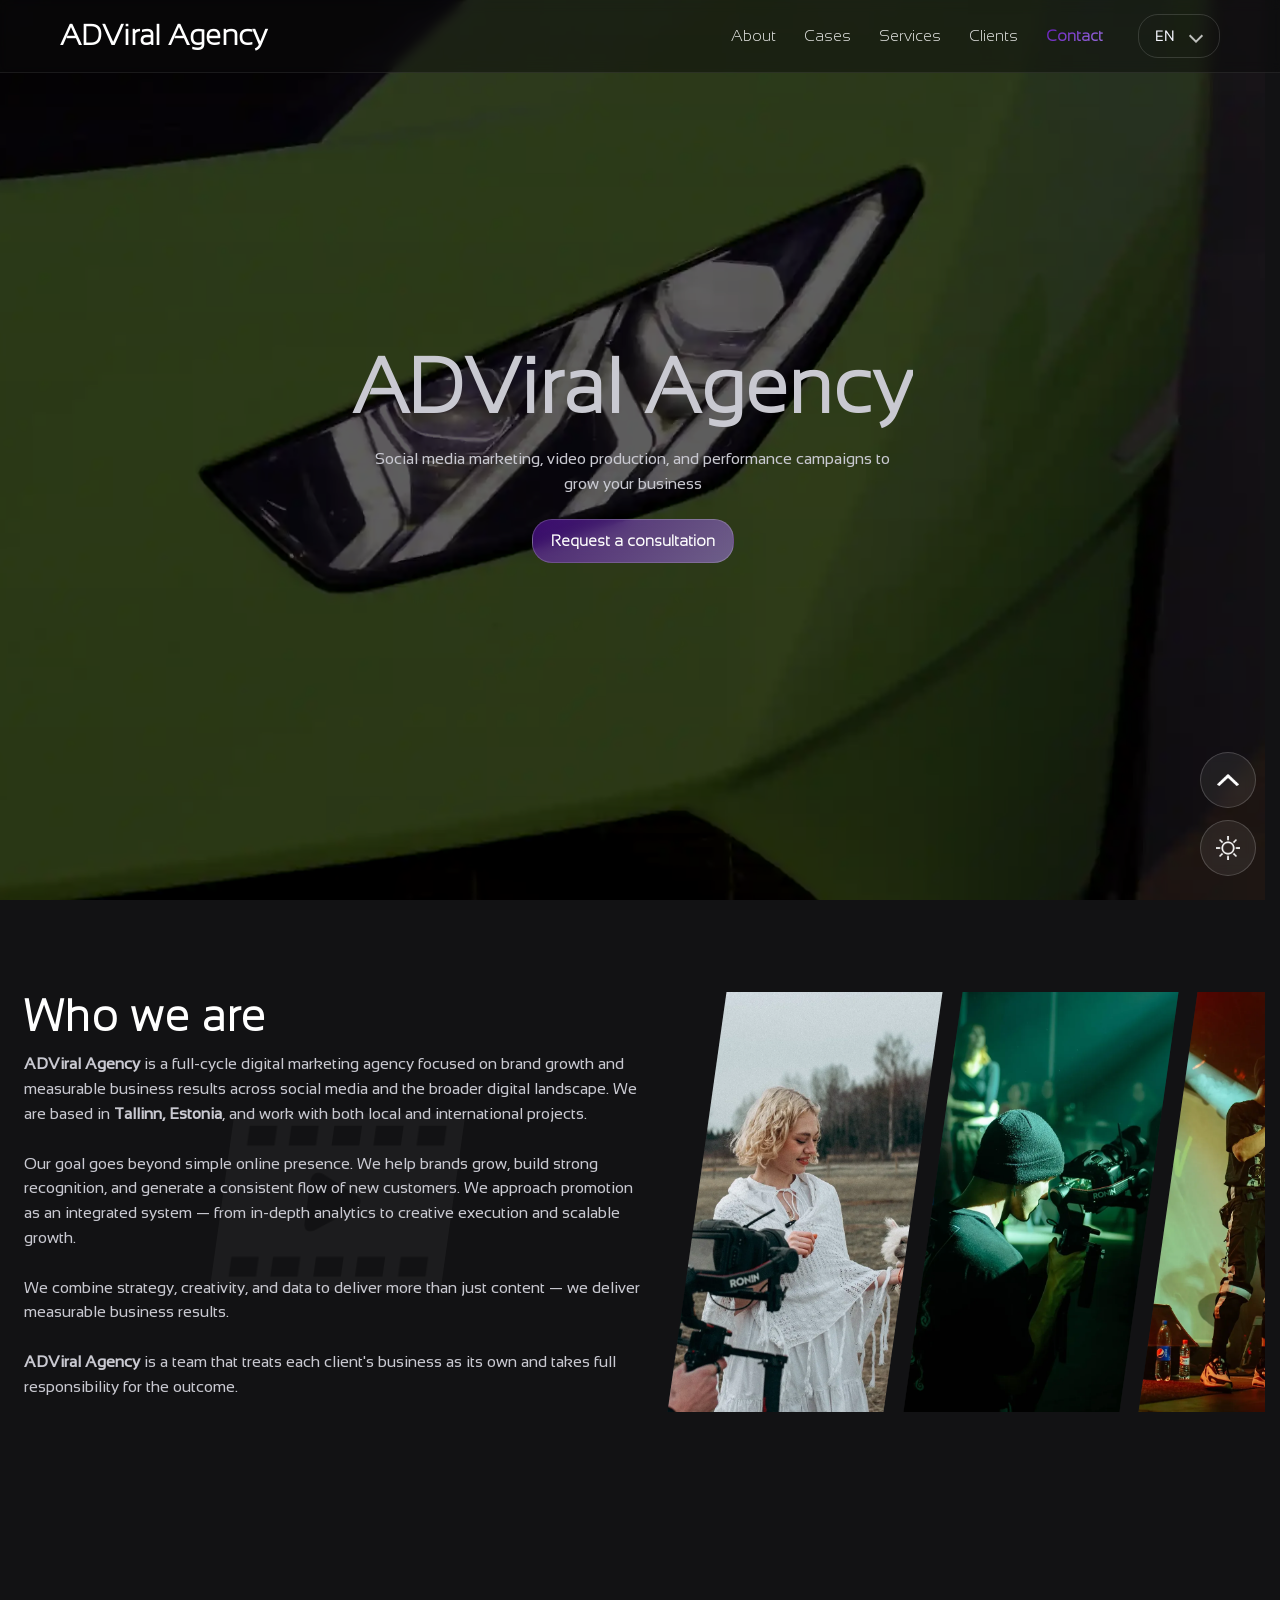
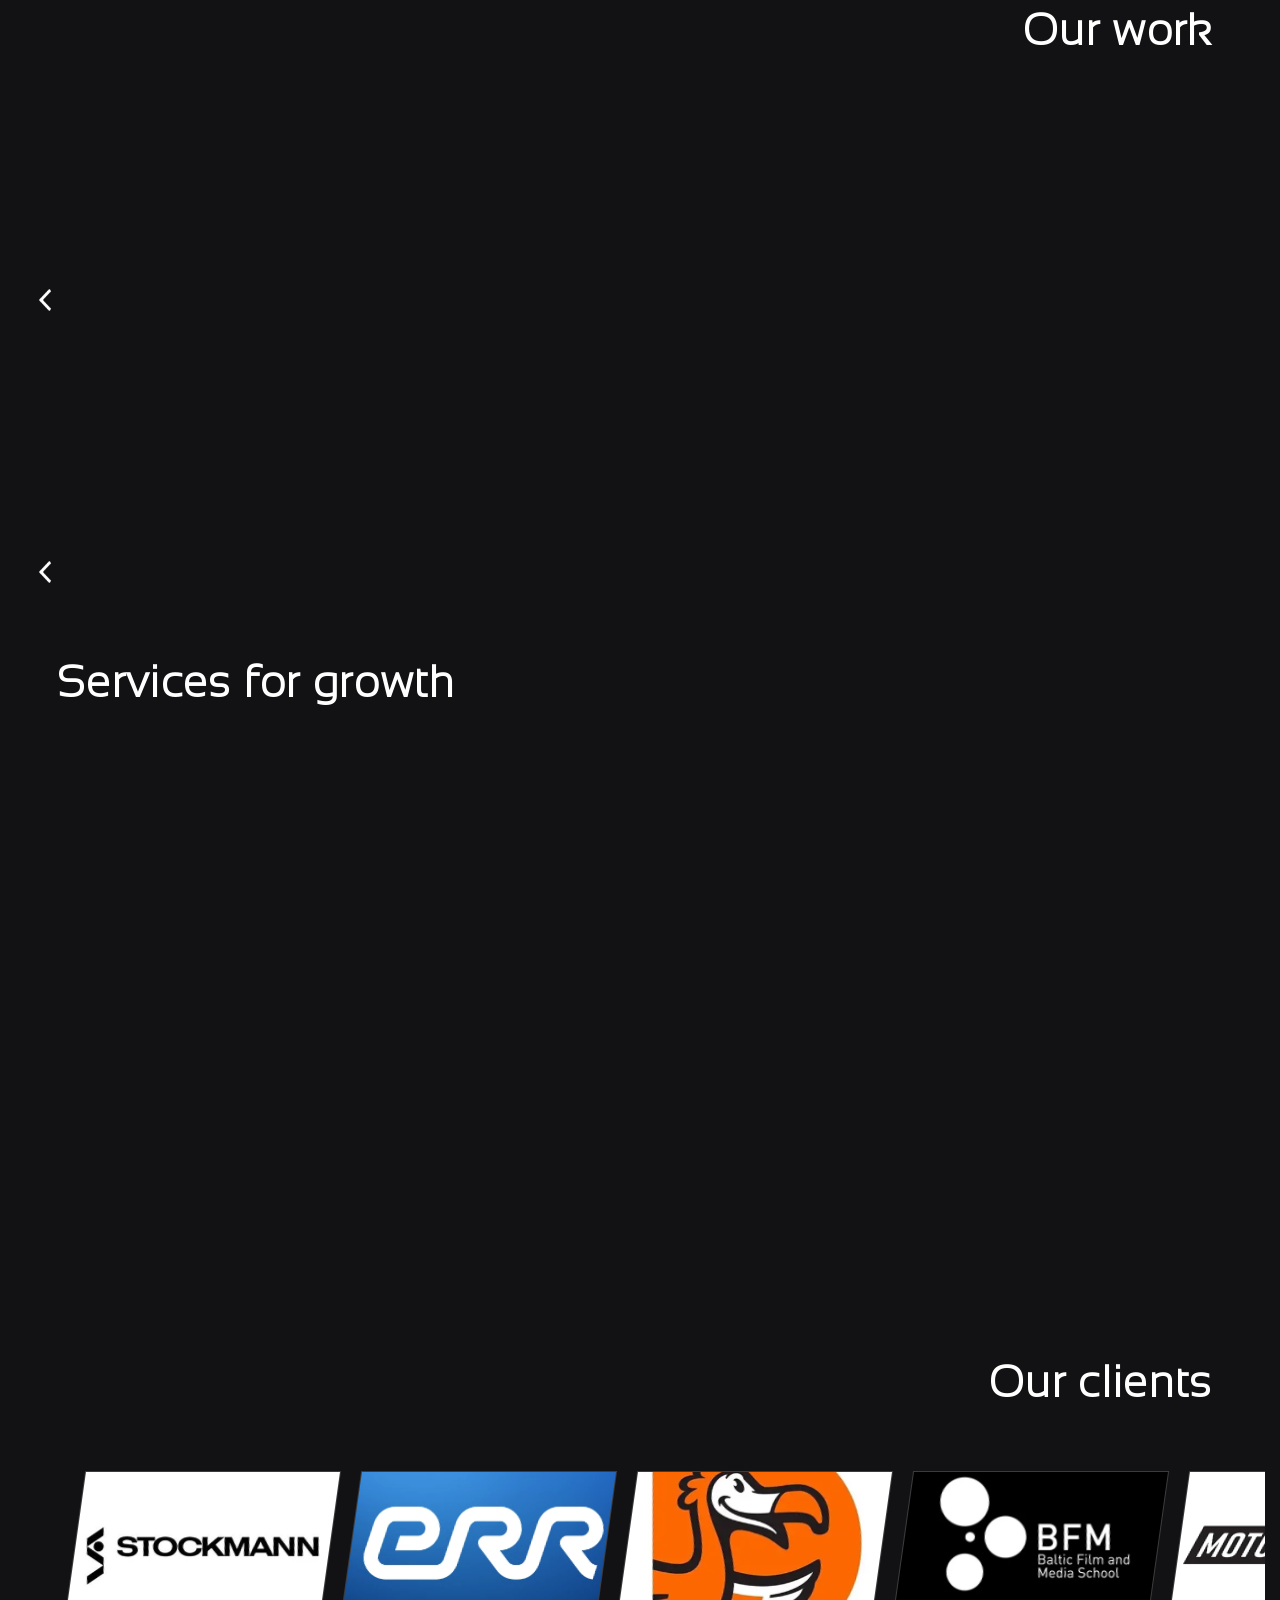
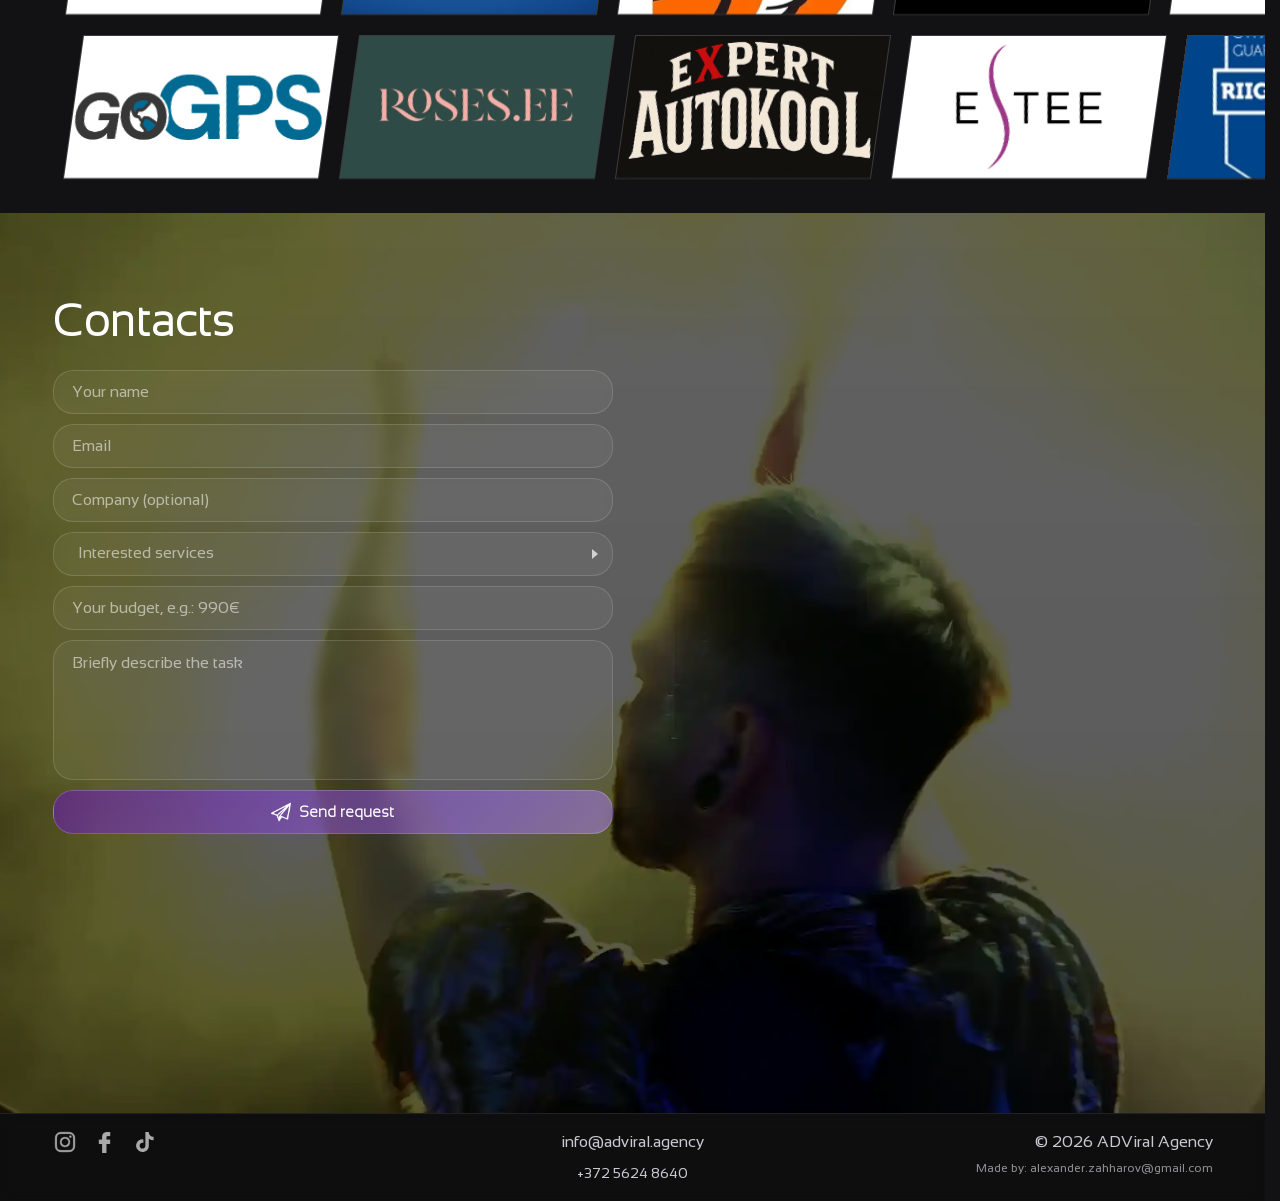
==== commit 87723732: "ЭКСТРА оптимизация!" ====
--- a/index.html
+++ b/index.html
@@ -86,11 +86,16 @@
     <link rel="preconnect" href="https://storage.googleapis.com" crossorigin />
     <!-- Preload hero poster for instant visual -->
     <link rel="preload" href="./assets/images/poster_hero_desktop.webp" as="image" type="image/webp" />
-    <!-- Preload fonts actually used -->
-    <link rel="preload" href="./assets/fonts/Sansation-Light.ttf" as="font" type="font/ttf" crossorigin />
-    <link rel="preload" href="./assets/fonts/Sansation-Regular.ttf" as="font" type="font/ttf" crossorigin />
-    <!-- Plyr CSS/JS loaded on demand when video modal opens -->
-    <link rel="stylesheet" href="./styles.css" />
+    <!-- Preload WOFF2 fonts -->
+    <link rel="preload" href="./assets/fonts/Sansation-Light.woff2" as="font" type="font/woff2" crossorigin />
+    <link rel="preload" href="./assets/fonts/Sansation-Regular.woff2" as="font" type="font/woff2" crossorigin />
+    <!-- Prefetch next sections for smoother scrolling -->
+    <link rel="prefetch" href="./assets/images/photos/Slide_White.webp" />
+    <!-- Critical CSS inlined for instant first paint -->
+    <style>:root{--primary-font-family:"Sansation-Light";--secondary-font-family:"Sansation-Regular";--primary-font:var(--primary-font-family),sans-serif;--secondary-font:var(--secondary-font-family);--bg-page:#121214;--bg-1:#0a0a0b;--text:#fff;--muted:#c9c9d1;--primary-1:#6a11cb;--primary-2:#b086f9;--container:1160px;--gap:24px;--z-hero:1;--z-overlay:2;--z-header:10;--header-h:72px;--blur:6px;--radius-sm:10px}[data-theme="light"]{--bg-page:#f5f5f7;--bg-1:#fff;--text:#1a1a1a;--muted:#6b6b6b}@font-face{font-family:"Sansation-Light";src:url("./assets/fonts/Sansation-Light.woff2") format("woff2"),url("./assets/fonts/Sansation-Light.ttf") format("truetype");font-weight:300;font-style:normal;font-display:swap}@font-face{font-family:"Sansation-Regular";src:url("./assets/fonts/Sansation-Regular.woff2") format("woff2"),url("./assets/fonts/Sansation-Regular.ttf") format("truetype");font-weight:normal;font-style:normal;font-display:swap}*,*::before,*::after{box-sizing:border-box}html{overflow-x:hidden;scroll-behavior:smooth;background:var(--bg-page);scrollbar-gutter:stable}body{margin:0;color:var(--text);font:400 16px/1.55 var(--secondary-font);overflow-x:hidden;width:100%}.container{max-width:var(--container);margin:0 auto;padding:0 var(--gap)}.site-header{position:fixed;top:0;left:0;right:0;z-index:var(--z-header);background:rgba(10,10,11,.5);-webkit-backdrop-filter:blur(var(--blur));backdrop-filter:blur(var(--blur));border-bottom:1px solid rgba(255,255,255,.08);font-family:var(--primary-font);transition:transform .24s ease}.header-inner{height:var(--header-h);display:flex;align-items:center;justify-content:space-between;gap:16px}.logo{font-family:var(--primary-font);font-size:1.8rem;font-weight:700;display:flex;align-items:center;height:100%}.hero{position:relative;min-height:100vh;display:grid;place-items:center;overflow:hidden}.hero-video{position:absolute;inset:0;width:100%;height:100%;object-fit:cover;z-index:0;filter:saturate(.9) contrast(1.05) brightness(.7)}.hero-overlay{position:absolute;inset:0;background:linear-gradient(180deg,rgba(0,0,0,.45),rgba(0,0,0,.5));z-index:1}.hero-content{position:relative;z-index:2;text-align:center;padding:72px 0}.hero-content h1{color:var(--muted);font-size:clamp(2.6rem,6vw,5rem);letter-spacing:.01em;line-height:1.28;font-family:var(--primary-font)}.btn{display:inline-flex;align-items:center;justify-content:center;height:44px;padding:0 18px;border-radius:20px;font-weight:600;white-space:nowrap;text-decoration:none;cursor:pointer;border:none;font-size:.97rem;font-family:var(--primary-font)}.btn-primary{color:#fff;background:linear-gradient(135deg,var(--primary-1),var(--primary-2))}.hero .btn-primary{background:linear-gradient(135deg,rgba(107,17,203,.5),rgba(176,134,249,.5));border:1px solid rgba(255,255,255,.18);-webkit-backdrop-filter:blur(var(--blur));backdrop-filter:blur(var(--blur))}.cta-row{margin-top:22px;display:inline-flex;gap:12px;flex-wrap:wrap}</style>
+    <!-- Full stylesheet loaded async (non-render-blocking) -->
+    <link rel="stylesheet" href="./styles.css" media="print" onload="this.media='all'" />
+    <noscript><link rel="stylesheet" href="./styles.css" /></noscript>
   </head>
   <body>
     <!-- Google Tag Manager (noscript) -->
@@ -226,13 +231,22 @@
         <div class="media-wrapper">
           <div class="media-tilted-group reveal reveal-right">
             <div class="media-tilted-frame">
-              <img src="assets/images/photos/Slide_White.webp" alt="ADViral Agency team" loading="lazy" />
+              <img src="assets/images/photos/Slide_White.webp"
+                   srcset="assets/images/photos/Slide_White_sm.webp 480w, assets/images/photos/Slide_White_md.webp 800w, assets/images/photos/Slide_White.webp 2700w"
+                   sizes="(max-width: 480px) 480px, (max-width: 800px) 800px, 2700px"
+                   alt="ADViral Agency team" loading="lazy" width="2700" height="1600" />
             </div>
             <div class="media-tilted-frame">
-              <img src="assets/images/photos/Slide_Green.webp" alt="ADViral Agency team" loading="lazy" />
+              <img src="assets/images/photos/Slide_Green.webp"
+                   srcset="assets/images/photos/Slide_Green_sm.webp 480w, assets/images/photos/Slide_Green_md.webp 800w, assets/images/photos/Slide_Green.webp 2700w"
+                   sizes="(max-width: 480px) 480px, (max-width: 800px) 800px, 2700px"
+                   alt="ADViral Agency team" loading="lazy" width="2700" height="1600" />
             </div>
             <div class="media-tilted-frame">
-              <img src="assets/images/photos/Slide_Red.webp" alt="ADViral Agency team" loading="lazy" />
+              <img src="assets/images/photos/Slide_Red.webp"
+                   srcset="assets/images/photos/Slide_Red_sm.webp 480w, assets/images/photos/Slide_Red_md.webp 800w, assets/images/photos/Slide_Red.webp 2700w"
+                   sizes="(max-width: 480px) 480px, (max-width: 800px) 800px, 2700px"
+                   alt="ADViral Agency team" loading="lazy" width="2700" height="1600" />
             </div>
           </div>
         </div>
@@ -726,5 +740,7 @@
 
     <!-- Plyr JS loaded on demand when video modal opens -->
     <script src="./script.js" defer></script>
+    <!-- Service Worker registration for offline caching -->
+    <script>if('serviceWorker' in navigator){window.addEventListener('load',function(){navigator.serviceWorker.register('/sw.js').catch(function(){})})}</script>
   </body>
 </html>
--- a/styles.css
+++ b/styles.css
@@ -1 +1 @@
-.visually-hidden{position:absolute;width:1px;height:1px;padding:0;margin:-1px;overflow:hidden;clip:rect(0,0,0,0);white-space:nowrap;border:0}:root{--primary-font-family:"Sansation-Light";--secondary-font-family:"Sansation-Regular";--primary-font:var(--primary-font-family),sans-serif;--secondary-font:var(--secondary-font-family);--primary-font-url:url("./assets/fonts/Sansation-Light.ttf");--bg-page:#121214;--bg-1:#0a0a0b;--bg-2:#17171a;--text:#fff;--muted:#c9c9d1;--primary-1:#6a11cb;--primary-2:#b086f9;--selection-bg:var(--primary-1);--card:rgba(255,255,255,0.06);--card-border:rgba(255,255,255,0.12);--card-border-solid:#1f1f1f;--radius-sm:10px;--container:1160px;--gap:24px;--spacing:var(--gap);--z-hero:1;--z-overlay:2;--z-header:10;--z-arrows:5;--header-h:72px;--blur:6px;--arrow-hover-scale:1.2;--arrow-active-scale:.85;--fixed-btn-color:#fff;--fixed-btn-bg:rgba(255,255,255,.07);--fixed-btn-border:rgba(255,255,255,.18);--fixed-btn-shadow:none;--fixed-btn-hover-bg:rgba(255,255,255,.10);--fixed-btn-hover-border:rgba(255,255,255,.28);--action-right:calc(24px + env(safe-area-inset-right));--menu-toggle-size:56px;--menu-toggle-active-border:rgba(138,88,255,0.8);--menu-toggle-active-shadow:rgba(138,88,255,0.35);--scrollbar-width:0}@media(max-width:768px){:root{--gap:18px;--header-h:64px}}@media(max-width:600px){:root{--action-right:calc(16px + env(safe-area-inset-right));--menu-toggle-size:48px}}@media(max-width:480px){:root{--gap:14px}}[data-theme="light"]{--primary-1:#c2410c;--primary-2:#fb923c;--bg-page:#f5f5f7;--bg-1:#fff;--bg-2:#ebebed;--text:#1d1d1f;--muted:#6e6e73;--card:rgba(0,0,0,0.06);--card-border:rgba(0,0,0,0.12);--card-border-solid:#d2d2d7;--selection-bg:var(--primary-1);--fixed-btn-color:#1d1d1f;--fixed-btn-bg:rgba(255,255,255,.9);--fixed-btn-border:rgba(0,0,0,.12);--fixed-btn-shadow:none;--fixed-btn-hover-bg:rgba(255,255,255,1);--fixed-btn-hover-border:rgba(0,0,0,.2);--menu-toggle-active-border:rgba(251,146,60,0.8);--menu-toggle-active-shadow:rgba(251,146,60,0.35)}[data-theme="light"] ::selection{background-color:rgba(194,65,12,0.2);color:#1d1d1f}[data-theme="light"] ::-moz-selection{background-color:rgba(194,65,12,0.2);color:#1d1d1f}[data-theme="light"] .site-header{background:rgba(255,255,255,.85);border-bottom-color:rgba(0,0,0,.08)}[data-theme="light"] .header-nav a,[data-theme="light"] .menu-toggle,[data-theme="light"] .lang-switcher__toggle{color:#1d1d1f}[data-theme="light"] .header-nav a.active{color:#1d1d1f;font-weight:400}[data-theme="light"] .menu-toggle{border-color:rgba(0,0,0,.14)}[data-theme="light"] .menu-toggle__bar{background:#1d1d1f}[data-theme="light"].menu-open #menu-toggle{border-color:rgba(251,146,60,0.8);box-shadow:0 0 0 3px rgba(251,146,60,0.35)}[data-theme="dark"].menu-open #menu-toggle{border-color:rgba(138,88,255,0.8);box-shadow:0 0 0 3px rgba(138,88,255,0.35)}[data-theme="light"] .lang-switcher__toggle{border-color:rgba(0,0,0,.14);color:#1d1d1f}@media(hover:hover){[data-theme="light"] .lang-switcher__toggle:hover{border-color:rgba(0,0,0,.28);box-shadow:none}}[data-theme="light"] .btn-ghost{color:#1d1d1f;background-color:rgba(0,0,0,.06);border-color:rgba(0,0,0,.14)}[data-theme="light"] .btn-ghost:hover{background-color:rgba(0,0,0,.10);border-color:rgba(0,0,0,.22)}[data-theme="light"] .hero-overlay{background:linear-gradient(180deg,rgba(0,0,0,.45),rgba(0,0,0,.5))}[data-theme="light"] .hero-content h1,[data-theme="light"] .hero-content p,[data-theme="light"] .hero-content .muted{color:#fff}[data-theme="light"] p{color:#1d1d1f}[data-theme="light"] .hero .btn-primary{color:#fff}[data-theme="light"] .scroll-to-top span{filter:brightness(0) saturate(100%)}[data-theme="light"] #works .ig-arrow::before,[data-theme="light"] .modal-arrow::before,[data-theme="light"] .service-popup-arrow::before{filter:brightness(0) saturate(100%)}[data-theme="light"] .scroll-to-top.hover-tap-active{background-color:var(--fixed-btn-hover-bg);border-color:var(--fixed-btn-hover-border)}[data-theme="light"] .site-footer{background:#fff;border-top-color:rgba(0,0,0,.08);color:#1d1d1f}[data-theme="light"] .footer-left,[data-theme="light"] .footer-left .author-email-link,[data-theme="light"] .footer-author,[data-theme="light"] .footer-author-label,[data-theme="light"] .footer-center a,[data-theme="light"] .footer-right a,[data-theme="light"] .site-footer .footer-hours,[data-theme="light"] .site-footer .footer-email,[data-theme="light"] .site-footer .footer-social a{color:#1d1d1f}@media(hover:hover){[data-theme="light"] .footer-left .author-email-link:hover,[data-theme="light"] .footer-center a:hover,[data-theme="light"] .footer-right a:hover{color:#1d1d1f}}[data-theme="light"] .footer-right .social-icon{filter:brightness(0) saturate(100%);opacity:1}[data-theme="light"] .footer-right.social .social-icon.instagram,[data-theme="light"] .footer-right.social .social-icon.facebook,[data-theme="light"] .footer-right.social .social-icon.tiktok{filter:brightness(0) saturate(100%);opacity:1}[data-theme="light"] .footer-left .author-email-link.hover-tap-active,[data-theme="light"] .footer-center a.hover-tap-active,[data-theme="light"] .footer-right a.hover-tap-active,[data-theme="light"] .site-footer .footer-social a.hover-tap-active{color:#1d1d1f}[data-theme="light"] .lang-switcher__chevron{border-color:rgba(0,0,0,.5)}[data-theme="light"] .lang-switcher[data-open="true"] .lang-switcher__chevron{border-color:#1d1d1f}[data-theme="light"] .lang-switcher__menu{background:rgba(255,255,255,.95);border-color:rgba(0,0,0,.12);box-shadow:none}[data-theme="light"] .lang-switcher__option{color:#1d1d1f}[data-theme="light"] .lang-switcher__option:hover,[data-theme="light"] .lang-switcher__option.is-active{color:#1d1d1f}[data-theme="light"] #services .cards .card{background:rgba(0,0,0,0.05);border:1px solid transparent;-webkit-font-smoothing:subpixel-antialiased;transition:background .25s ease-in-out,transform .25s ease-in-out,box-shadow .25s ease-in-out,border-color .25s ease-in-out}[data-theme="light"] #services .cards .card.card-scale-on{transition:background .25s ease-in-out,transform .25s ease-in-out,box-shadow .25s ease-in-out}[data-theme="light"] #services .cards .card:hover,[data-theme="light"] #services .cards .card:focus-within,[data-theme="light"] #services .cards .card.icon-animating:not(.wave-active){background:#fff;border-color:var(--service-border-color,transparent)}[data-theme="light"] #services .cards .card.wave-active,[data-theme="light"] #services .cards .card.icon-animating.wave-active{background:rgba(0,0,0,0.05);border-color:transparent;box-shadow:none}[data-theme="light"] #services h2,[data-theme="light"] #services .section-sub{color:#1d1d1f}[data-theme="light"] #services .cards .card h3,[data-theme="light"] #services .cards .card p{color:#000;-webkit-font-smoothing:subpixel-antialiased}[data-theme="light"] #about h2,[data-theme="light"] #about .content p,[data-theme="light"] #about .text-scroll p{color:#1d1d1f}[data-theme="light"] #about .content::before{background-color:#d8d8dc;opacity:.28}[data-theme="light"] #contact .contact-content h2{color:#fff}[data-theme="light"] .services-dropdown-panel{background:rgba(28,28,32,0.45);-webkit-backdrop-filter:blur(10px);backdrop-filter:blur(10px);border:1px solid rgba(255,255,255,0.1);border-radius:20px;box-shadow:none;padding:10px}[data-theme="light"] .services-dropdown-panel .services-dropdown-option,[data-theme="light"] .services-dropdown-panel .services-dropdown-option>span{color:#fff}[data-theme="light"] .services-dropdown-option{border-radius:20px;border-bottom-color:rgba(255,255,255,0.06);padding:8px 10px}[data-theme="light"] .services-dropdown-option.selected{background:rgba(255,255,255,0.16);box-shadow:none}[data-theme="light"] .services-dropdown-option.selected:hover{background:rgba(255,255,255,0.2)}[data-theme="light"] .services-dropdown-panel .services-dropdown-option[data-value="analysis"]:hover,[data-theme="light"] .services-dropdown-panel .services-dropdown-option[data-value="analysis"].hover-tap-active{--option-hover-border:#6a11cb}[data-theme="light"] .services-dropdown-panel .services-dropdown-option[data-value="strategy"]:hover,[data-theme="light"] .services-dropdown-panel .services-dropdown-option[data-value="strategy"].hover-tap-active{--option-hover-border:#8b5cf6}[data-theme="light"] .services-dropdown-panel .services-dropdown-option[data-value="ads"]:hover,[data-theme="light"] .services-dropdown-panel .services-dropdown-option[data-value="ads"].hover-tap-active{--option-hover-border:#b086f9}[data-theme="light"] .services-dropdown-panel .services-dropdown-option[data-value="content"]:hover,[data-theme="light"] .services-dropdown-panel .services-dropdown-option[data-value="content"].hover-tap-active{--option-hover-border:#22c55e}[data-theme="light"] .services-dropdown-panel .services-dropdown-option[data-value="social"]:hover,[data-theme="light"] .services-dropdown-panel .services-dropdown-option[data-value="social"].hover-tap-active{--option-hover-border:#65d94f}[data-theme="light"] .services-dropdown-panel .services-dropdown-option[data-value="community"]:hover,[data-theme="light"] .services-dropdown-panel .services-dropdown-option[data-value="community"].hover-tap-active{--option-hover-border:#a3e635}[data-theme="light"] .services-dropdown-panel .services-dropdown-option[data-value="video"]:hover,[data-theme="light"] .services-dropdown-panel .services-dropdown-option[data-value="video"].hover-tap-active{--option-hover-border:#9e1a47}[data-theme="light"] .services-dropdown-panel .services-dropdown-option[data-value="design"]:hover,[data-theme="light"] .services-dropdown-panel .services-dropdown-option[data-value="design"].hover-tap-active{--option-hover-border:#dc2626}[data-theme="light"] .services-dropdown-panel .services-dropdown-option[data-value="web"]:hover,[data-theme="light"] .services-dropdown-panel .services-dropdown-option[data-value="web"].hover-tap-active{--option-hover-border:#fb923c}[data-theme="light"] .services-dropdown-panel .services-dropdown-option[data-value="analysis"] img{filter:brightness(0) saturate(100%) invert(30%) sepia(95%) saturate(2000%) hue-rotate(240deg) brightness(0.65) contrast(1.1)}[data-theme="light"] .services-dropdown-panel .services-dropdown-option[data-value="strategy"] img{filter:brightness(0) saturate(100%) invert(52%) sepia(90%) saturate(1800%) hue-rotate(250deg) brightness(0.75) contrast(1.05)}[data-theme="light"] .services-dropdown-panel .services-dropdown-option[data-value="ads"] img{filter:brightness(0) saturate(100%) invert(42%) sepia(95%) saturate(2000%) hue-rotate(250deg) brightness(0.68) contrast(1.1)}[data-theme="light"] .services-dropdown-panel .services-dropdown-option[data-value="content"] img{filter:brightness(0) saturate(100%) invert(60%) sepia(90%) saturate(2000%) hue-rotate(100deg) brightness(0.72) contrast(1.1)}[data-theme="light"] .services-dropdown-panel .services-dropdown-option[data-value="social"] img{filter:brightness(0) saturate(100%) invert(63%) sepia(93%) saturate(2000%) hue-rotate(72deg) brightness(0.82) contrast(1.08)}[data-theme="light"] .services-dropdown-panel .services-dropdown-option[data-value="community"] img{filter:brightness(0) saturate(100%) invert(65%) sepia(95%) saturate(2000%) hue-rotate(75deg) brightness(0.88) contrast(1.05)}[data-theme="light"] .services-dropdown-panel .services-dropdown-option[data-value="video"] img{filter:brightness(0) saturate(100%) invert(22%) sepia(95%) saturate(2000%) hue-rotate(328deg) brightness(0.75) contrast(1.1)}[data-theme="light"] .services-dropdown-panel .services-dropdown-option[data-value="design"] img{filter:brightness(0) saturate(100%) invert(25%) sepia(95%) saturate(2000%) hue-rotate(350deg) brightness(0.68) contrast(1.1)}[data-theme="light"] .services-dropdown-panel .services-dropdown-option[data-value="web"] img{filter:brightness(0) saturate(100%) invert(60%) sepia(95%) saturate(2000%) hue-rotate(-15deg) brightness(0.88) contrast(1.05)}@media(max-width:820px){[data-theme="light"] .header-nav{border-top-color:rgba(0,0,0,.08)}[data-theme="light"] .header-nav::before{background:rgba(255,255,255,.9);-webkit-backdrop-filter:blur(var(--blur));backdrop-filter:blur(var(--blur))}[data-theme="light"] .header-nav a{color:#1d1d1f}[data-theme="light"].menu-open body::before{background:transparent}[data-theme="light"] .services-dropdown-panel:not([hidden])::before{background:rgba(0,0,0,0.5)}}[data-theme="light"] .media::after{background:linear-gradient(180deg,transparent 60%,rgba(255,255,255,.35))}[data-theme="light"] .contact-overlay{background:linear-gradient(180deg,rgba(0,0,0,.45),rgba(0,0,0,.5))}[data-theme="light"] .service-popup-overlay{background:rgba(255,255,255,0.75)}[data-theme="light"] .service-popup-container{background:#fff;border-color:rgba(0,0,0,0.12);box-shadow:none}[data-theme="light"] .service-popup-close{background:rgba(255,255,255,0.95);border-color:rgba(0,0,0,0.2);color:#1d1d1f}[data-theme="light"] .service-popup-close:hover{background:#fff;border-color:rgba(0,0,0,0.35)}[data-theme="light"] .service-popup-title{color:#1d1d1f}[data-theme="light"] .service-popup-text-content{color:var(--muted)}[data-theme="light"] .service-popup-text-content p,[data-theme="light"] .service-popup-text-content li{color:var(--muted)}[data-theme="light"] .service-popup-inline-video{background:rgba(0,0,0,0.08)}[data-theme="light"] .service-popup-inline-video-placeholder{background:rgba(0,0,0,0.12)}[data-theme="light"] .service-popup-inline-video-play-icon{border-color:rgba(0,0,0,0.25);background:rgba(255,255,255,0.9);color:#1d1d1f}[data-theme="light"] .service-popup-inline-video-placeholder:hover .service-popup-inline-video-play-icon{background:#fff;border-color:rgba(0,0,0,0.35)}[data-theme="light"] .service-popup-inline-video-soon{color:rgba(0,0,0,0.6)}[data-theme="light"] .video-modal-overlay{background:rgba(255,255,255,0.65)}[data-theme="light"] .video-modal-content{box-shadow:none}[data-theme="light"] .video-modal-close{background:rgba(255,255,255,0.95);border-color:rgba(0,0,0,0.2);color:#1d1d1f}[data-theme="light"] .video-modal-close:hover{background:#fff;border-color:rgba(0,0,0,0.35)}[data-theme="light"] .service-popup-container[data-service-type]{box-shadow:none}[data-theme="light"] .email-copy-notification{box-shadow:none}[data-theme="light"] section#contact textarea:focus{box-shadow:0 0 0 2px rgba(251,146,60,0.3)}[data-theme="light"] section#contact input:focus,[data-theme="light"] section#contact textarea:focus{border-color:rgba(251,146,60,0.8);box-shadow:0 0 0 2px rgba(251,146,60,0.3)}[data-theme="light"] .services-dropdown-trigger:focus-visible{border-color:rgba(251,146,60,0.8);box-shadow:0 0 0 2px rgba(251,146,60,0.3)}[data-theme="light"] .services-dropdown-trigger[aria-expanded="true"]{border-color:rgba(251,146,60,0.8)}[data-theme="light"] .services-dropdown-option[data-value="analysis"]:hover,[data-theme="light"] .services-dropdown-option[data-value="analysis"].hover-tap-active{--option-hover-border:#c2410c}[data-theme="light"] .services-dropdown-option[data-value="strategy"]:hover,[data-theme="light"] .services-dropdown-option[data-value="strategy"].hover-tap-active{--option-hover-border:#ea580c}[data-theme="light"] .services-dropdown-option[data-value="ads"]:hover,[data-theme="light"] .services-dropdown-option[data-value="ads"].hover-tap-active{--option-hover-border:#fb923c}[data-theme="light"] .services-dropdown-option[data-value="analysis"] img{filter:brightness(0) saturate(100%) invert(28%) sepia(95%) saturate(2000%) hue-rotate(20deg) brightness(0.9) contrast(1.1)}[data-theme="light"] .services-dropdown-option[data-value="strategy"] img{filter:brightness(0) saturate(100%) invert(38%) sepia(95%) saturate(1800%) hue-rotate(25deg) brightness(0.9) contrast(1.05)}[data-theme="light"] .services-dropdown-option[data-value="ads"] img{filter:brightness(0) saturate(100%) invert(55%) sepia(90%) saturate(1500%) hue-rotate(25deg) brightness(0.95) contrast(1.05)}[data-theme="light"] .pkg.hover-tap-active .pkg-body,[data-theme="light"] .pkg input:checked+.pkg-body.hover-tap-active{box-shadow:0 0 20px rgba(251,146,60,0.5)}[data-theme="light"] .pkg .pkg-body:hover,[data-theme="light"] .pkg input:checked+.pkg-body:hover{box-shadow:0 0 20px rgba(251,146,60,0.5)}@media(hover:hover){[data-theme="light"] .video-modal-content .plyr__control--overlaid:hover,[data-theme="light"] .video-modal-content .plyr__control--overlaid:active,[data-theme="light"] .video-modal-content .plyr__control--overlaid:focus-visible,[data-theme="light"] .AdviralPlayer .plyr__control--overlaid:hover,[data-theme="light"] .AdviralPlayer .plyr__control--overlaid:active,[data-theme="light"] .AdviralPlayer .plyr__control--overlaid:focus-visible{background:rgba(139,92,246,0.2) !important;border-color:rgba(139,92,246,0.4) !important}}[data-theme="light"] .video-modal-content .plyr__control:hover,[data-theme="light"] .AdviralPlayer .plyr__control:hover{background:rgba(139,92,246,0.2) !important}[data-theme="light"] .video-modal-content .plyr__progress input[type=range]::-moz-range-thumb,[data-theme="light"] .AdviralPlayer .plyr__progress input[type=range]::-moz-range-thumb{background:#8b5cf6 !important}[data-theme="light"] .video-modal-content .plyr__progress input[type=range]::-webkit-slider-thumb,[data-theme="light"] .AdviralPlayer .plyr__progress input[type=range]::-webkit-slider-thumb{background:#8b5cf6 !important}[data-theme="light"] .video-modal-content .plyr__progress input[type=range],[data-theme="light"] .AdviralPlayer .plyr__progress input[type=range]{color:#8b5cf6 !important}[data-theme="light"] .video-modal-content .plyr__progress input[type=range]::-webkit-slider-runnable-track,[data-theme="light"] .AdviralPlayer .plyr__progress input[type=range]::-webkit-slider-runnable-track{background:linear-gradient(to right,#8b5cf6 0,#8b5cf6 var(--value,0),rgba(255,255,255,0.2) var(--value,0),rgba(255,255,255,0.2) 100%) !important}[data-theme="light"] .video-modal-content .plyr__progress input[type=range]::-moz-range-progress,[data-theme="light"] .AdviralPlayer .plyr__progress input[type=range]::-moz-range-progress{background:#8b5cf6 !important}[data-theme="light"] .video-modal-content .plyr__volume input[type=range],[data-theme="light"] .AdviralPlayer .plyr__volume input[type=range]{color:#8b5cf6 !important}[data-theme="light"] .video-modal-content .plyr__volume input[type=range]::-webkit-slider-runnable-track,[data-theme="light"] .AdviralPlayer .plyr__volume input[type=range]::-webkit-slider-runnable-track{background:linear-gradient(to right,#8b5cf6 0,#8b5cf6 var(--value,0),rgba(255,255,255,0.2) var(--value,0),rgba(255,255,255,0.2) 100%) !important}[data-theme="light"] .video-modal-content .plyr__volume input[type=range]::-moz-range-progress,[data-theme="light"] .AdviralPlayer .plyr__volume input[type=range]::-moz-range-progress{background:#8b5cf6 !important}[data-theme="light"] .video-modal-content .plyr__volume input[type=range]::-webkit-slider-thumb,[data-theme="light"] .AdviralPlayer .plyr__volume input[type=range]::-webkit-slider-thumb{background:#8b5cf6 !important}[data-theme="light"] .video-modal-content .plyr__volume input[type=range]::-moz-range-thumb,[data-theme="light"] .AdviralPlayer .plyr__volume input[type=range]::-moz-range-thumb{background:#8b5cf6 !important}[data-theme="light"] .video-modal-content .plyr__control[aria-expanded="true"],[data-theme="light"] .AdviralPlayer .plyr__control[aria-expanded="true"]{color:#fff !important}[data-theme="light"] .video-modal-content .plyr__menu__container .plyr__control[role="menuitemradio"][aria-checked="true"],[data-theme="light"] .AdviralPlayer .plyr__menu__container .plyr__control[role="menuitemradio"][aria-checked="true"]{color:var(--primary-1) !important}[data-theme="light"] .btn-primary:hover{background:linear-gradient(135deg,#c2410c,#fb923c)}[data-theme="light"] .btn-primary:focus-visible{box-shadow:0 0 0 3px rgba(251,146,60,0.32),0 8px 24px rgba(251,146,60,0.35)}[data-theme="light"] .hero .btn-primary{background:linear-gradient(135deg,rgba(194,65,12,0.5),rgba(251,146,60,0.5))}[data-theme="light"] .hero .btn-primary:hover{background:linear-gradient(135deg,rgba(234,88,12,0.5),rgba(251,146,60,0.5))}[data-theme="light"] .hero .btn-primary:focus-visible{box-shadow:0 0 0 3px rgba(251,146,60,0.25)}[data-theme="light"] .contact-form .btn.full.btn-primary,[data-theme="light"] .contact-form .btn-primary.full{background:linear-gradient(135deg,rgba(194,65,12,0.5),rgba(251,146,60,0.5))}[data-theme="light"] .contact-form .btn.full.btn-primary:hover,[data-theme="light"] .contact-form .btn-primary.full:hover{background:linear-gradient(135deg,rgba(234,88,12,0.5),rgba(251,146,60,0.5))}[data-theme="light"] .contact-form .btn.full.btn-primary:focus-visible,[data-theme="light"] .contact-form .btn-primary.full:focus-visible{box-shadow:0 0 0 3px rgba(251,146,60,0.25),0 8px 24px rgba(251,146,60,0.28)}[data-theme="light"] section#contact input[type="text"]:focus,[data-theme="light"] section#contact input[type="email"]:focus,[data-theme="light"] section#contact textarea:focus{background:rgba(255,255,255,0.98)}[data-theme="light"] section#contact input,[data-theme="light"] section#contact textarea{color:rgba(255,255,255,0.9)}[data-theme="light"] section#contact input:focus,[data-theme="light"] section#contact textarea:focus{color:#1d1d1f}[data-theme="light"] section#contact .services-dropdown-placeholder{color:rgba(255,255,255,0.55)}[data-theme="light"] section#contact input::placeholder,[data-theme="light"] section#contact textarea::placeholder{color:rgba(255,255,255,0.55)}[data-theme="light"] .btn-primary.hover-tap-active{background:linear-gradient(135deg,#c2410c,#fb923c)}[data-theme="light"] .header-nav a[href="#contact"].btn-primary.hover-tap-active{background:linear-gradient(135deg,#c2410c,#fb923c)}@media(hover:hover){[data-theme="light"] .header-nav a[href="#contact"].btn:hover,[data-theme="light"] .header-nav a[href="#contact"].btn-primary:hover{background:linear-gradient(135deg,#ea580c,#fb923c);-webkit-background-clip:text;background-clip:text;border:0}}[data-theme="light"] .header-nav a[href="#contact"].btn:focus-visible,[data-theme="light"] .header-nav a[href="#contact"].btn-primary:focus-visible{box-shadow:0 0 0 3px rgba(251,146,60,0.25)}[data-theme="light"] .hero .btn-primary.hover-tap-active{background:linear-gradient(135deg,rgba(194,65,12,0.5),rgba(251,146,60,0.5))}[data-theme="light"] .contact-form .btn.full.btn-primary.hover-tap-active,[data-theme="light"] .contact-form .btn-primary.full.hover-tap-active{background:linear-gradient(135deg,rgba(194,65,12,0.5),rgba(251,146,60,0.5))}[data-theme="light"] #works .ig-item:hover,[data-theme="light"] #works .ig-item.hover-tap-active{box-shadow:none}@media(min-width:1600px){:root{--container:1360px;--gap:32px;--header-h:84px}body{font-size:18px}h1{font-size:clamp(56px,4.5vw,96px)}h2{font-size:clamp(40px,3.6vw,72px)}h3{font-size:clamp(24px,2.4vw,36px)}.logo{font-size:2.6rem}.btn{height:52px;padding:0 26px;font-size:17px}.header-nav a{height:52px;font-size:17px}.lang-switcher__toggle{height:44px;padding:0 52px 0 20px;font-size:14px}.hero .cta-row{gap:18px}.cards{gap:22px}.card{padding:26px}.packages{gap:18px}.pkg-body{padding:22px}}@font-face{font-family:"Sansation-Light";src:url("./assets/fonts/Sansation-Light.ttf") format("truetype");font-weight:300;font-style:normal;font-display:swap}@font-face{font-family:"Sansation-Regular";src:url("./assets/fonts/Sansation-Regular.ttf") format("truetype");font-weight:normal;font-style:normal;font-display:swap}*,*::before,*::after{box-sizing:border-box}html{overflow-x:hidden;scroll-behavior:smooth;background:var(--bg-page);scrollbar-gutter:stable}body{margin:0;color:var(--text);font:400 16px/1.55 var(--secondary-font);overflow-x:hidden;width:100%;scroll-snap-type:none;padding-top:0;padding-bottom:0}::selection{background-color:#c9c9d1;color:#000}::-moz-selection{background-color:#c9c9d1;color:#000}@media(min-width:1200px){body{scroll-snap-type:y proximity}.section{scroll-snap-align:start}#services{scroll-snap-stop:always}}a{color:inherit;text-decoration:none}img,video{max-width:100%;display:block}.container{width:100%;max-width:calc(var(--container) + 2 * var(--gap));margin:0 auto;padding:0 var(--gap)}@media(max-width:600px){.container{padding:0 16px}}h1,h2,h3{font-family:var(--primary-font);letter-spacing:.03em;margin:0 0 12px;line-height:1.1}h1{font-size:clamp(38px,6vw,72px)}h2{font-size:clamp(28px,4vw,44px)}h3{font-size:clamp(18px,2.2vw,22px)}p{color:var(--muted);margin:0 0 12px}.btn{-webkit-appearance:none;appearance:none;position:relative;display:inline-flex;align-items:center;justify-content:center;height:44px;padding:0 18px;border-radius:20px;line-height:1;font-weight:600;white-space:nowrap;cursor:pointer;border:0;outline:0;background:0;overflow:hidden;transition:transform .2s ease,box-shadow .3s ease,opacity .2s ease,background-color .2s ease;-webkit-tap-highlight-color:transparent;backface-visibility:hidden;transform:translateZ(0);-webkit-font-smoothing:antialiased;background-clip:padding-box}.btn-primary{color:#fff;background:linear-gradient(135deg,var(--primary-1),var(--primary-2));box-shadow:none;transition:background .2s}@media(hover:hover){.btn-primary:hover{background:linear-gradient(135deg,#7a21db,#c096f9)}}.btn-primary:focus-visible{box-shadow:0 0 0 3px rgba(138,88,255,.32),0 8px 24px rgba(138,88,255,.35)}.btn-ghost{color:#fff;background-color:rgba(255,255,255,.07);border:1px solid rgba(255,255,255,.18);-webkit-backdrop-filter:blur(var(--blur));backdrop-filter:blur(var(--blur))}@media(hover:hover){.btn-ghost:hover{background-color:rgba(255,255,255,.10);border-color:rgba(255,255,255,.28)}}.btn-ghost:focus-visible{box-shadow:0 0 0 3px rgba(138,88,255,.25)}.header-nav a.btn{height:44px;padding:0 18px}.site-header{position:fixed;top:0;left:0;right:0;z-index:var(--z-header);background:rgba(10,10,11,.5);-webkit-backdrop-filter:blur(var(--blur));backdrop-filter:blur(var(--blur));border-bottom:1px solid rgba(255,255,255,.08);font-family:var(--primary-font);transition:transform .24s ease}.site-header.header--hidden{transform:translateY(-100%)}.header-inner{height:var(--header-h);display:flex;align-items:center;justify-content:space-between;gap:16px}.logo{font-family:var(--primary-font);font-size:1.8rem;font-weight:700;display:flex;align-items:center;height:100%;margin-top:-2px}.header-nav{display:flex;align-items:center;gap:18px}.header-nav a{display:inline-flex;align-items:center;height:44px;margin:0 5px}.header-nav a,.header-nav .btn{line-height:1}.header-nav a{align-items:center}.header-nav a{opacity:.9}@media(hover:hover){.header-nav a:hover{opacity:1}}.header-nav a:not(.btn){position:relative}.header-nav a:not(.btn)::after{content:'';position:absolute;left:0;bottom:8px;width:100%;height:1px;background:currentColor;transform:scaleX(0);transform-origin:left;transition:transform .25s ease}@media(hover:hover){.header-nav a:not(.btn):hover::after{transform:scaleX(1)}}.header-nav a.active{color:white;transition:color .3s ease}.menu-toggle{display:none;width:var(--menu-toggle-size);height:var(--menu-toggle-size);border-radius:50%;border:1px solid rgba(255,255,255,.14);background:transparent;color:#fff;align-items:center;justify-content:center;gap:5px;flex-direction:column;cursor:pointer;-webkit-tap-highlight-color:transparent}.menu-toggle__bar{display:block;width:20px;height:2px;background:#fff;border-radius:20px;transition:transform .22s ease,opacity .22s ease}.menu-open #menu-toggle{border-color:var(--menu-toggle-active-border);background:transparent;box-shadow:0 0 0 3px var(--menu-toggle-active-shadow);right:calc(var(--action-right) + var(--scrollbar-width))}.header-nav a[href="#contact"].btn,.header-nav a[href="#contact"].btn-primary{color:transparent;background:linear-gradient(135deg,var(--primary-1),var(--primary-2));-webkit-background-clip:text;background-clip:text;border:0;-webkit-backdrop-filter:none;backdrop-filter:none;padding:0;font-weight:900}@media(hover:hover){.header-nav a[href="#contact"].btn:hover,.header-nav a[href="#contact"].btn-primary:hover{background:linear-gradient(135deg,#7a21db,#c096f9);-webkit-background-clip:text;background-clip:text;border:0}}.header-nav a[href="#contact"].btn:focus-visible,.header-nav a[href="#contact"].btn-primary:focus-visible{box-shadow:0 0 0 3px rgba(138,88,255,.25)}.lang-switcher{position:relative;display:inline-flex;align-items:center;margin-left:12px;min-width:0}.lang-switcher__toggle{-webkit-appearance:none;appearance:none;height:44px;padding:0 44px 0 16px;border-radius:20px;border:1px solid rgba(255,255,255,.14);background:transparent;color:#f5f6ff;font-weight:600;font-size:13px;letter-spacing:.08em;text-transform:uppercase;cursor:pointer;outline:0;display:inline-flex;align-items:center;gap:10px;line-height:1;box-shadow:none;transition:border-color .25s ease,box-shadow .25s ease,transform .25s ease;position:relative;font-family:var(--primary-font);-webkit-tap-highlight-color:transparent}@media(hover:hover){.lang-switcher__toggle:hover{border-color:rgba(255,255,255,.26);box-shadow:none}}.lang-switcher__toggle:focus-visible{border-color:rgba(176,134,249,.65);box-shadow:0 0 0 3px rgba(138,88,255,.32)}.lang-switcher[data-open="true"] .lang-switcher__toggle{border-color:rgba(176,134,249,.58);box-shadow:none}.lang-switcher__value{pointer-events:none}.lang-switcher__chevron{position:absolute;right:18px;top:50%;width:10px;height:10px;border-right:2px solid rgba(255,255,255,.72);border-bottom:2px solid rgba(255,255,255,.72);transform:translateY(-50%) rotate(45deg);transition:transform .22s ease,border-color .22s ease;pointer-events:none}.lang-switcher[data-open="true"] .lang-switcher__chevron{transform:translateY(-50%) rotate(-135deg);border-color:#fff}.lang-switcher__menu{position:absolute;right:0;top:calc(100% + 10px);width:100%;min-width:100%;padding:8px;border-radius:20px;border:1px solid rgba(255,255,255,.12);background:rgba(24,24,28,.92);-webkit-backdrop-filter:blur(var(--blur));backdrop-filter:blur(var(--blur));box-shadow:none;list-style:none;margin:0;display:flex;flex-direction:column;gap:6px;opacity:0;transform:translateY(-6px);pointer-events:none;transition:opacity .22s ease,transform .22s ease;z-index:32;will-change:opacity,transform}.lang-switcher[data-open="true"] .lang-switcher__menu{opacity:1;transform:translateY(0);pointer-events:auto}.lang-switcher__option{padding:10px 12px;border-radius:20px;font-size:13px;font-weight:600;letter-spacing:.08em;text-transform:uppercase;color:rgba(240,241,255,.92);cursor:pointer;transition:background .22s ease,color .22s ease,transform .22s ease;outline:0}@media(hover:hover){.lang-switcher__option:hover{background:transparent;color:#fff;transform:translateX(-2px)}}.lang-switcher__option:focus-visible{background:transparent;color:#fff;box-shadow:0 0 0 2px rgba(176,134,249,.45)}.lang-switcher__option.is-active{background:transparent;color:#fff;box-shadow:none}@media(max-width:820px){.header-inner{flex-wrap:nowrap;justify-content:space-between;gap:12px}.header-nav{position:fixed;inset:var(--header-h) 0 auto 0;height:calc(100vh - var(--header-h));background:transparent;border-top:1px solid rgba(255,255,255,.08);display:grid;grid-auto-rows:min-content;align-content:start;gap:8px;padding:var(--gap);padding-right:calc(var(--gap) + env(safe-area-inset-right));padding-left:calc(var(--gap) + env(safe-area-inset-left));transform:translateY(-8px);opacity:0;pointer-events:none;transition:transform .22s ease,opacity .22s ease;overflow:hidden}.header-nav::before{content:"";position:absolute;inset:0;z-index:-1;background:rgba(10,10,11,.5);-webkit-backdrop-filter:blur(var(--blur));backdrop-filter:blur(var(--blur))}.menu-open .header-nav{transform:translateY(0);opacity:1;pointer-events:auto}.header-nav a{display:flex;justify-content:center;height:48px;font-size:16px;background:transparent;border:0;border-radius:20px;margin:0}.header-nav a.btn{height:52px}.lang-switcher{position:relative;right:auto;top:auto;z-index:auto;order:0;width:auto;margin-top:16px;display:inline-flex;justify-content:center;padding:0;justify-self:center}.lang-switcher__toggle{width:auto;max-width:none;justify-content:center}.lang-switcher__menu{left:50%;right:auto;transform:translate(-50%,-6px)}.lang-switcher[data-open="true"] .lang-switcher__menu{transform:translate(-50%,0)}.menu-toggle{display:inline-flex;position:fixed;right:var(--action-right);top:calc((var(--header-h) - var(--menu-toggle-size)) / 2);z-index:12}.lang-switcher{margin-right:0}}@media(max-width:520px){.logo{font-size:1.4rem}}section[id]{scroll-margin-top:var(--header-h)}.hero{position:relative;min-height:100vh;display:grid;place-items:center;overflow:hidden;scroll-snap-align:start}@media(max-width:768px){.hero{min-height:100vh}.hero-content{padding:56px 0 72px}.hero .cta-row{justify-content:center}}.hero-media{position:absolute;inset:0;background:center / cover no-repeat;background-image:url("https://images.unsplash.com/photo-1515378791036-0648a3ef77b2?q=80&w=2070&auto=format&fit=crop");filter:saturate(0.8) contrast(1.05) brightness(.6);z-index:0;transform:scale(1.03)}.hero-overlay{position:absolute;inset:0;background:linear-gradient(180deg,rgba(0,0,0,.45),rgba(0,0,0,.5));z-index:1;will-change:opacity,transform}.hero-content{position:relative;z-index:2;text-align:center;padding:72px 0}.hero-content h1{position:relative;display:inline-block;color:transparent;line-height:1.28;background-image:radial-gradient(100rem 100rem at var(--x,50%) var(--y,50%),rgb(255 255 255 / calc(var(--spot-o, 0) * 0.60)) 0,rgb(255 255 255 / calc(var(--spot-o, 0) * 0.60)) 28%,rgb(255 255 255 / calc(var(--spot-o, 0) * 0.28)) 41%,rgb(255 255 255 / 0) 54%,rgb(255 255 255 / 0) 100%),linear-gradient(var(--muted),var(--muted));-webkit-background-clip:text;background-clip:text;transition:background-image .2s ease}.hero .cta-row{margin-top:22px;display:inline-flex;gap:12px;flex-wrap:wrap}.hero .btn-primary{background:linear-gradient(135deg,rgba(107,17,203,0.5),rgba(176,134,249,0.5));border:1px solid rgba(255,255,255,.18);-webkit-backdrop-filter:blur(var(--blur));backdrop-filter:blur(var(--blur));box-shadow:none}@media(hover:hover){.hero .btn-primary:hover{background:linear-gradient(135deg,rgba(123,33,219,0.5),rgba(191,150,249,0.5));border-color:rgba(255,255,255,.28);box-shadow:none}}.hero .btn-primary:focus-visible{box-shadow:0 0 0 3px rgba(138,88,255,.25)}.contact-form .btn.full.btn-primary,.contact-form .btn-primary.full{color:#fff;background:linear-gradient(135deg,rgba(107,17,203,0.5),rgba(176,134,249,0.5));border:1px solid rgba(255,255,255,.18);-webkit-backdrop-filter:blur(var(--blur));backdrop-filter:blur(var(--blur));box-shadow:none}@media(hover:hover){.contact-form .btn.full.btn-primary:hover,.contact-form .btn-primary.full:hover{background:linear-gradient(135deg,rgba(123,33,219,0.5),rgba(191,150,249,0.5));border-color:rgba(255,255,255,.28)}}.contact-form .btn.full.btn-primary:focus-visible,.contact-form .btn-primary.full:focus-visible{box-shadow:0 0 0 3px rgba(138,88,255,.25),0 8px 24px rgba(138,88,255,.28)}.hero-video{position:absolute;inset:0;width:100%;height:100%;object-fit:cover;z-index:0;filter:saturate(0.9) contrast(1.05) brightness(.7);will-change:transform}.section{position:relative;padding:calc(var(--header-h) + 20px) 0 clamp(64px,8vw,120px);scroll-snap-align:none;overflow-x:visible}@media(max-width:768px){.section{padding:calc(var(--header-h) + 16px) 0 clamp(40px,6vw,64px)}}@media(max-width:600px){.section{padding:calc(var(--header-h) + 12px) 0 clamp(32px,5vw,48px)}}#services .container{max-width:calc(var(--container) + 2 * var(--gap));padding-left:2.25%;padding-right:2.25%}#services.section{padding-top:calc(var(--header-h) + 12px);padding-bottom:clamp(24px,4vw,48px);margin-bottom:clamp(32px,6vw,64px)}#services h2,#services .section-sub{text-align:left}#partners h2,#partners .section-sub{text-align:right}#partners .container{min-height:0}#partners.section{padding-top:calc(var(--header-h) + 20px)}@media(min-width:769px) and (max-width:1024px){#works.section{padding-bottom:clamp(16px,2.5vw,28px)}#services.section{padding-bottom:clamp(48px,6vw,72px)}}@media(min-width:1025px){#services.section{padding-top:calc(var(--header-h) + clamp(80px, 10vw, 160px));padding-bottom:clamp(48px,5vw,64px)}}@media(min-width:2560px){#services.section{padding-top:calc(var(--header-h) + clamp(160px, 12vw, 240px))}}#services .card h3,#services .card p{text-align:left}#works h2,#works .section-sub{text-align:right}.reveal{opacity:0;transform:translateY(20px);transition:opacity .75s cubic-bezier(0.22,1,0.36,1),transform .75s cubic-bezier(0.22,1,0.36,1)}.reveal.reveal-left{transform:translateX(-40px)}.reveal.reveal-right{transform:translateX(40px)}.reveal.in-view,.reveal.visible,.reveal.show,.reveal.active{opacity:1;transform:none}.grid-2{display:grid;grid-template-columns:1.1fr 1fr;gap:clamp(20px,4vw,48px);align-items:start}@media(max-width:900px){.grid-2{grid-template-columns:1fr}}#about .container{max-width:none;width:auto;padding:0 var(--gap)}#about .grid-2{grid-template-columns:625px 687px;gap:48px;max-width:none;width:fit-content}#about .media-tilted-group{width:687px;height:420px;flex-shrink:0;min-width:687px;max-width:687px}#about .content{width:625px;height:420px;flex-shrink:0;overflow:visible;min-width:625px;max-width:625px;display:flex;flex-direction:column;position:relative}#about .content::before{content:'';position:absolute;left:50%;top:50%;transform:translate(-50%,-50%) skew(-8deg,0);width:min(280px,55%);height:min(280px,55%);background-color:#3d3d3d;-webkit-mask-image:url("./assets/images/icons/Icon_Filming.webp");-webkit-mask-size:contain;-webkit-mask-position:center;-webkit-mask-repeat:no-repeat;mask-image:url("./assets/images/icons/Icon_Filming.webp");mask-size:contain;mask-position:center;mask-repeat:no-repeat;pointer-events:none;z-index:0;opacity:.25}#about .content h2,#about .content .text-scroll{position:relative;z-index:1}#about .content h2,#about .content .text-scroll,#about .content .text-scroll p{text-align:left}#about .content h2{margin-top:0;margin-bottom:12px}#about .text-scroll{flex:1;overflow-y:auto;overflow-x:hidden;padding-right:8px}#about .media-wrapper{display:contents}@media(max-width:1024px){#about{overflow-x:visible}#about .container{max-width:100%;width:100%;padding:0}#about .grid-2{display:flex;flex-direction:column;gap:16px;width:100%;align-items:stretch}#about .media-wrapper{display:flex;justify-content:center;align-items:center;width:100%;overflow:hidden;padding:0 calc(var(--gap) + 12px);height:370px;margin-top:4px;margin-bottom:-12px}#about .media-tilted-group{width:687px;height:420px;flex-shrink:0;transform-origin:center center;transform:scale(0.88)}#about .content{width:100%;max-width:100%;min-width:0;height:auto;min-height:0;flex-shrink:1;padding:0 var(--gap)}#about .text-scroll{max-height:none;overflow-y:visible;padding-right:0}}@media(max-width:768px){#about .media-wrapper{height:311px}#about .media-tilted-group{transform:scale(0.74)}}@media(max-width:600px){#about .media-wrapper{height:260px}#about .media-tilted-group{transform:scale(0.62)}}@media(max-width:480px){#about .media-wrapper{height:218px}#about .media-tilted-group{transform:scale(0.52)}}@media(max-width:380px){#about .media-wrapper{height:193px}#about .media-tilted-group{transform:scale(0.46)}}.media{border-radius:var(--radius);overflow:hidden;position:relative;isolation:isolate}.media::after{content:"";position:absolute;inset:0;background:linear-gradient(180deg,transparent 60%,rgba(0,0,0,.25));pointer-events:none}.media img{width:100%;height:auto;display:block;transform:scale(1);transition:transform 1s cubic-bezier(.2,.6,.2,1)}@media(hover:hover){.media:hover img{transform:scale(1.05)}}.media-tilted-group{display:flex;gap:20px;align-items:stretch;height:100%;min-height:100%}.media-tilted-frame{flex:1;overflow:hidden;position:relative;border:0;background:var(--card);transform:skew(-8deg,0)}.media-tilted-frame:nth-child(1),.media-tilted-frame:nth-child(2),.media-tilted-frame:nth-child(3){transform:skew(-8deg,0)}@media(hover:hover){.media-tilted-frame:hover{z-index:1}}@media(hover:hover){.media-tilted-frame:nth-child(1):hover,.media-tilted-frame:nth-child(2):hover,.media-tilted-frame:nth-child(3):hover{transform:skew(-8deg,0)}}.media-tilted-frame img{width:100%;height:100%;object-fit:cover;display:block;transform:skew(8deg,0) scale(1.28);transition:transform .5s cubic-bezier(.2,.6,.2,1);transform-origin:center center}.media-tilted-frame:nth-child(1) img,.media-tilted-frame:nth-child(2) img,.media-tilted-frame:nth-child(3) img{transform:skew(8deg,0) scale(1.28)}.media-tilted-frame:nth-child(1) img{object-position:left center;animation:slidePhotoPan 10s cubic-bezier(0.4,0,0.2,1) infinite}.media-tilted-frame:nth-child(2) img{object-position:left center;animation:slidePhotoPan 10s cubic-bezier(0.4,0,0.2,1) infinite}.media-tilted-frame:nth-child(3) img{object-position:left center;animation:slidePhotoPan 10s cubic-bezier(0.4,0,0.2,1) infinite}@keyframes slidePhotoPan{0%,25%{object-position:0 center}50%{object-position:50% center}50%,75%{object-position:50% center}100%{object-position:95.75% center}}@media(hover:hover){.media-tilted-frame:hover img{transform:skew(8deg,0) scale(1.28)}}.media-tilted-frame:nth-child(1):hover img,.media-tilted-frame:nth-child(2):hover img,.media-tilted-frame:nth-child(3):hover img{transform:skew(8deg,0) scale(1.28)}.content .bullets{padding:0;margin:18px 0 0;list-style:none}.content .bullets li{padding-left:28px;position:relative;margin:10px 0;color:var(--muted)}.content .bullets li::before{content:"•";position:absolute;left:8px;color:var(--primary-2)}.cards{display:grid;grid-template-columns:repeat(3,minmax(0,1fr));gap:16px;align-items:stretch}#services .cards{gap:12px;padding-left:0;padding-right:0;box-sizing:border-box;grid-template-rows:repeat(3,1fr);min-height:320px;height:min(420px,52vh);align-items:stretch}@media(min-width:769px) and (max-width:1024px){#services .cards{height:min(340px,44vh);min-height:280px}}@media(min-width:901px){#services .cards{margin-left:48px;margin-right:48px}}#services .cards .card{border-radius:0;transform:skew(-8deg,0);transition:transform .25s ease-in-out,box-shadow .25s ease-in-out;min-height:0;cursor:pointer;overflow-y:auto;-ms-overflow-style:none !important}@supports(scrollbar-width:none){#services .cards .card{scrollbar-width:none !important}}#services .cards .card::-webkit-scrollbar{display:none !important}@media(hover:none){#services .cards .card:hover,#services .cards .card:focus-within,#services .cards .card.hover-tap-active,#services .cards .card:hover:not(.wave-active),#services .cards .card:focus-within:not(.wave-active),#services .cards .card:nth-child(-n+3):hover,#services .cards .card:nth-child(n+7):hover{transform:skew(-8deg,0) !important}#services .cards .card:nth-child(-n+3):hover,#services .cards .card:nth-child(-n+3).hover-tap-active{transform:skew(-8deg,0) !important}#services .cards .card:nth-child(n+7):hover,#services .cards .card:nth-child(n+7).hover-tap-active{transform:skew(-8deg,0) !important}#services .cards .card.hover-tap-active,#services .cards .card:nth-child(-n+3).hover-tap-active,#services .cards .card:nth-child(n+7).hover-tap-active{box-shadow:none !important}}#services .cards .card.card-scale-on{transition:transform .25s ease-in-out,box-shadow .25s ease-in-out;transform:skew(-8deg,0)}#services .cards .card.card-scale-on:nth-child(-n+3){transform:skew(-8deg,0)}#services .cards .card.card-scale-on:nth-child(n+7){transform:skew(-8deg,0)}[data-theme="dark"] #services .cards .card{border:1px solid transparent;transition:background .25s ease-in-out,transform .25s ease-in-out,box-shadow .25s ease-in-out,border-color .25s ease-in-out}[data-theme="dark"] #services .cards .card:hover,[data-theme="dark"] #services .cards .card:focus-within,[data-theme="dark"] #services .cards .card.icon-animating:not(.wave-active){background:#000;border-color:var(--service-border-color,transparent)}[data-theme="dark"] #services .cards .card.wave-active,[data-theme="dark"] #services .cards .card.wave-active.icon-animating{border-width:1px;border-color:transparent;box-shadow:none}#services .cards .card:nth-child(-n+3){translate:22px 0;transform:skew(-8deg,0)}#services .cards .card:nth-child(n+7){translate:-22px 0;transform:skew(-8deg,0)}#services .cards .card h3,#services .cards .card p{transform:skew(8deg,0)}#services .cards .card::after{transform:translateY(-50%) skew(8deg,0)}@media(hover:hover) and (min-width:1025px){#services .cards .card:hover:not(.wave-active),#services .cards .card:focus-within:not(.wave-active){transform:skew(-8deg,0)}#services .cards .card:nth-child(-n+3):hover:not(.wave-active),#services .cards .card:nth-child(-n+3):focus-within:not(.wave-active){transform:skew(-8deg,0)}#services .cards .card:nth-child(n+7):hover:not(.wave-active),#services .cards .card:nth-child(n+7):focus-within:not(.wave-active){transform:skew(-8deg,0)}}#services .cards .card:active,#services .cards .card:hover:active,#services .cards .card:focus-within:active{transform:skew(-8deg,0) scale(0.98) !important}#services .cards .card:nth-child(-n+3):active,#services .cards .card:nth-child(-n+3):hover:active,#services .cards .card:nth-child(-n+3):focus-within:active{transform:skew(-8deg,0) scale(0.98) !important}#services .cards .card:nth-child(n+7):active,#services .cards .card:nth-child(n+7):hover:active,#services .cards .card:nth-child(n+7):focus-within:active{transform:skew(-8deg,0) scale(0.98) !important}.cards h3{font-size:clamp(14px,1.4vw,17px);margin:0;max-height:100px;opacity:1;overflow:hidden;visibility:visible;transition:max-height .18s ease,opacity .18s ease,margin .18s ease,visibility 0s 0s}@keyframes press-bounce{0%{transform:translateY(0) scale(1)}40%{transform:translateY(-3px) scale(var(--wave-scale,1.02))}100%{transform:translateY(0) scale(1)}}@keyframes press-bounce-skew-v{0%{transform:skew(-8deg,0) translateY(0) scale(1)}40%{transform:skew(-8deg,0) translateY(-3px) scale(var(--wave-scale,1.05))}100%{transform:skew(-8deg,0) translateY(0) scale(1)}}@keyframes press-bounce-skew-v-r1{0%{transform:skew(-8deg,0) translateY(0) scale(1)}40%{transform:skew(-8deg,0) translateY(-3px) scale(var(--wave-scale,1.02))}100%{transform:skew(-8deg,0) translateY(0) scale(1)}}@keyframes press-bounce-skew-v-r1-partners{0%{transform:skew(-8deg,0) translateX(2px) translateY(0) scale(1)}40%{transform:skew(-8deg,0) translateX(2px) translateY(-3px) scale(var(--wave-scale,1.02))}100%{transform:skew(-8deg,0) translateX(2px) translateY(0) scale(1)}}@keyframes press-bounce-skew-v-r3{0%{transform:skew(-8deg,0) translateY(0) scale(1)}40%{transform:skew(-8deg,0) translateY(-3px) scale(var(--wave-scale,1.02))}100%{transform:skew(-8deg,0) translateY(0) scale(1)}}@keyframes press-bounce-skew-v-r1-left{0%{transform:skew(-8deg,0) translateX(-2px) translateY(0) scale(1)}40%{transform:skew(-8deg,0) translateX(-2px) translateY(-3px) scale(var(--wave-scale,1.02))}100%{transform:skew(-8deg,0) translateX(-2px) translateY(0) scale(1)}}@keyframes press-bounce-skew-v-r3-right{0%{transform:skew(-8deg,0) translateX(2px) translateY(0) scale(1)}40%{transform:skew(-8deg,0) translateX(2px) translateY(-3px) scale(var(--wave-scale,1.02))}100%{transform:skew(-8deg,0) translateX(2px) translateY(0) scale(1)}}@keyframes press-bounce-skew-v-r2{0%{transform:skew(8deg,0) translateY(0) scale(1)}40%{transform:skew(8deg,0) translateY(-3px) scale(var(--wave-scale,1.02))}100%{transform:skew(8deg,0) translateY(0) scale(1)}}@keyframes press-bounce-skew-h{0%{transform:skew(8deg,0) translateY(0) scale(1)}40%{transform:skew(8deg,0) translateY(-3px) scale(var(--wave-scale,1.05))}100%{transform:skew(8deg,0) translateY(0) scale(1)}}@keyframes border-glow{0%{border-color:transparent;box-shadow:none}100%{border-color:var(--service-border-color,transparent);box-shadow:0 0 10px var(--service-border-color,transparent),0 0 24px var(--service-border-color,transparent)}}@keyframes border-glow-out{0%{border-color:var(--service-border-color,transparent);box-shadow:0 0 10px var(--service-border-color,transparent),0 0 24px var(--service-border-color,transparent)}100%{border-color:transparent;box-shadow:none}}@keyframes icon-hover{0%{transform:translateY(-50%) scale(1) rotate(0)}100%{transform:translateY(-50%) scale(1.111) rotate(8deg)}}@keyframes icon-hover-out{0%{transform:translateY(-50%) scale(1.111) rotate(8deg)}100%{transform:translateY(-50%) scale(1) rotate(0)}}@keyframes icon-hover-skew{0%{transform:translateY(-50%) skew(8deg,0) scale(1) rotate(0)}100%{transform:translateY(-50%) skew(8deg,0) scale(1.111) rotate(8deg)}}@keyframes icon-hover-out-skew{0%{transform:translateY(-50%) skew(8deg,0) scale(1.111) rotate(8deg)}100%{transform:translateY(-50%) skew(8deg,0) scale(1) rotate(0)}}@keyframes icon-hover-skew-r2{0%{transform:translateY(-50%) skew(-8deg,0) scale(1) rotate(0)}100%{transform:translateY(-50%) skew(-8deg,0) scale(1.111) rotate(8deg)}}@keyframes icon-hover-out-skew-r2{0%{transform:translateY(-50%) skew(-8deg,0) scale(1.111) rotate(8deg)}100%{transform:translateY(-50%) skew(-8deg,0) scale(1) rotate(0)}}@media(prefers-reduced-motion:no-preference){#services .cards .card[data-wave-ready="true"]{--wave-scale:1.02;animation:press-bounce-skew-v 1s cubic-bezier(0.33,1,0.68,1) 1 both;animation-delay:var(--wave-delay,0.2s);animation-play-state:paused;will-change:transform}#services .cards .card[data-wave-ready="true"]:nth-child(-n+3){animation-name:press-bounce-skew-v-r1}#services .cards .card[data-wave-ready="true"]:nth-child(n+7){animation-name:press-bounce-skew-v-r3}#services.in-view .cards .card[data-wave-ready="true"]{animation-play-state:running}}@media(hover:hover) and (min-width:1025px) and (prefers-reduced-motion:no-preference){#services .cards .card[data-wave-ready="true"]:hover,#services .cards .card[data-wave-ready="true"]:focus-within{animation:none;transform:skew(-8deg,0)}#services .cards .card[data-wave-ready="true"]:nth-child(-n+3):hover,#services .cards .card[data-wave-ready="true"]:nth-child(-n+3):focus-within{animation:none;transform:skew(-8deg,0)}#services .cards .card[data-wave-ready="true"]:nth-child(n+7):hover,#services .cards .card[data-wave-ready="true"]:nth-child(n+7):focus-within{animation:none;transform:skew(-8deg,0)}}@media(prefers-reduced-motion:no-preference){#services .cards .card[data-wave-ready="true"]:active,#services .cards .card[data-wave-ready="true"]:hover:active,#services .cards .card[data-wave-ready="true"]:focus-within:active{animation:none !important;transform:skew(-8deg,0) scale(0.98) !important}#services .cards .card[data-wave-ready="true"]:nth-child(-n+3):active,#services .cards .card[data-wave-ready="true"]:nth-child(-n+3):hover:active,#services .cards .card[data-wave-ready="true"]:nth-child(-n+3):focus-within:active{animation:none !important;transform:skew(-8deg,0) scale(0.98) !important}#services .cards .card[data-wave-ready="true"]:nth-child(n+7):active,#services .cards .card[data-wave-ready="true"]:nth-child(n+7):hover:active,#services .cards .card[data-wave-ready="true"]:nth-child(n+7):focus-within:active{animation:none !important;transform:skew(-8deg,0) scale(0.98) !important}#partners .client-item[data-wave-ready="true"]:not(.wave-done){--wave-scale:1.05;animation:press-bounce-skew-v 1s cubic-bezier(0.33,1,0.68,1) 1 both;animation-delay:var(--wave-delay,0.2s);animation-play-state:paused;will-change:transform;transition:transform .25s ease}#partners .client-pair .client-item[data-wave-ready="true"]:not(.wave-done):first-child{animation-name:press-bounce-skew-v-r1-partners}#partners .client-pair .client-item[data-wave-ready="true"]:not(.wave-done):last-child{animation-name:press-bounce-skew-v-r3}#partners.in-view .client-item[data-wave-ready="true"]:not(.wave-done){animation-play-state:running}#partners .client-item[data-wave-ready="true"].wave-done{animation:none !important;transform:skew(-8deg,0) translateZ(0);transition:transform .25s ease-in-out}#partners .client-pair .client-item[data-wave-ready="true"].wave-done:first-child{transform:skew(-8deg,0) translateX(2px) translateZ(0)}#partners .client-pair .client-item[data-wave-ready="true"].wave-done:last-child{transform:skew(-8deg,0) translateX(-22px) translateZ(0)}#partners .client-item[data-wave-ready="true"]:hover,#partners .client-item[data-wave-ready="true"]:focus-within{animation:none !important}#partners .client-item[data-wave-ready="true"].hover-scale-on{animation:none !important;transform:skew(-8deg,0) scale(1.08) translateZ(0) !important;transition:transform .25s ease-in-out}#partners .client-pair .client-item[data-wave-ready="true"]:first-child.hover-scale-on{transform:skew(-8deg,0) translateX(2px) scale(1.08) translateZ(0) !important}#partners .client-pair .client-item[data-wave-ready="true"]:last-child.hover-scale-on{transform:skew(-8deg,0) translateX(-22px) scale(1.08) translateZ(0) !important}#partners .client-item[data-wave-ready="true"]:active,#partners .client-item[data-wave-ready="true"]:hover:active{animation:none !important;transform:skew(-8deg,0) scale(0.98) !important;transition:transform .25s ease}#partners .client-pair .client-item[data-wave-ready="true"]:first-child:active,#partners .client-pair .client-item[data-wave-ready="true"]:first-child:hover:active{transform:skew(-8deg,0) translateX(2px) scale(0.98) !important}#partners .client-pair .client-item[data-wave-ready="true"]:last-child:active,#partners .client-pair .client-item[data-wave-ready="true"]:last-child:hover:active{transform:skew(-8deg,0) translateX(-22px) scale(0.98) !important}#works .ig-item[data-wave-ready="true"]:not(.wave-done):not(.ig-item-horizontal){--wave-scale:1.05;animation:press-bounce-skew-v 1s cubic-bezier(0.33,1,0.68,1) 1 both;animation-delay:var(--wave-delay,0.2s);animation-play-state:paused;will-change:transform}#works .ig-item-horizontal[data-wave-ready="true"]:not(.wave-done){--wave-scale:1.05;animation:press-bounce-skew-v 1s cubic-bezier(0.33,1,0.68,1) 1 both;animation-delay:var(--wave-delay,0.2s);animation-play-state:paused;will-change:transform}#works.in-view .ig-item[data-wave-ready="true"]:not(.wave-done){animation-play-state:running}#works .ig-item[data-wave-ready="true"].wave-done:not(.ig-item-horizontal){animation:none !important;transform:skew(-8deg,0)}#works .ig-item[data-wave-ready="true"].wave-done.ig-item-horizontal{animation:none !important;transform:skew(-8deg,0)}#works .ig-item[data-wave-ready="true"]:hover,#works .ig-item[data-wave-ready="true"]:focus-within{animation:none}#works .ig-item[data-wave-ready="true"]:not(.ig-item-horizontal):hover,#works .ig-item[data-wave-ready="true"]:not(.ig-item-horizontal).hover-scale-on{transform:skew(-8deg,0) scale(1.08);z-index:1;box-shadow:none}#works .ig-item-horizontal[data-wave-ready="true"]:hover,#works .ig-item-horizontal[data-wave-ready="true"]:focus-within,#works .ig-item-horizontal[data-wave-ready="true"].hover-scale-on{transform:skew(-8deg,0) scale(1.08);z-index:1}#works .ig-item-horizontal[data-wave-ready="true"]:hover video,#works .ig-item-horizontal[data-wave-ready="true"]:focus-within video,#works .ig-item-horizontal[data-wave-ready="true"].hover-scale-on video{transform:skew(8deg,0) scale(1.4)}#works .ig-item-horizontal[data-wave-ready="true"].wave-done:hover,#works .ig-item-horizontal[data-wave-ready="true"].wave-done:focus-within,#works .ig-item-horizontal[data-wave-ready="true"].wave-done.hover-scale-on{transform:skew(-8deg,0) scale(1.08);z-index:1}#works .ig-item-horizontal[data-wave-ready="true"].wave-done:hover video,#works .ig-item-horizontal[data-wave-ready="true"].wave-done:focus-within video,#works .ig-item-horizontal[data-wave-ready="true"].wave-done.hover-scale-on video{transform:skew(8deg,0) scale(1.4)}#works .ig-item-horizontal[data-wave-ready="true"].wave-done:active,#works .ig-item-horizontal[data-wave-ready="true"].wave-done:hover:active{transform:skew(-8deg,0) scale(0.98)}#works .ig-item[data-wave-ready="true"]:active{animation:none}#works .ig-item[data-wave-ready="true"]:not(.ig-item-horizontal):active,#works .ig-item[data-wave-ready="true"]:not(.ig-item-horizontal):hover:active{transform:skew(-8deg,0) scale(0.98)}#works .ig-item-horizontal[data-wave-ready="true"]:active,#works .ig-item-horizontal[data-wave-ready="true"]:hover:active{transform:skew(-8deg,0) scale(0.98)}}@media(max-width:900px){.cards{grid-template-columns:repeat(2,minmax(0,1fr))}#services .cards{grid-template-columns:repeat(3,minmax(0,1fr))}}#services .services-cards-scalable{display:block}@media(max-width:900px) and (min-width:601px){#services .cards{padding-left:28px;padding-right:28px}#services .cards .card:nth-child(-n+3){translate:14px 0;transform:skew(-8deg,0)}#services .cards .card:nth-child(n+7){translate:-14px 0;transform:skew(-8deg,0)}#services .cards .card.card-scale-on:nth-child(-n+3){transform:skew(-8deg,0)}#services .cards .card.card-scale-on:nth-child(n+7){transform:skew(-8deg,0)}#services .cards .card:nth-child(-n+3):hover:not(.wave-active),#services .cards .card:nth-child(-n+3):focus-within:not(.wave-active){transform:skew(-8deg,0)}#services .cards .card:nth-child(n+7):hover:not(.wave-active),#services .cards .card:nth-child(n+7):focus-within:not(.wave-active){transform:skew(-8deg,0)}#services .cards .card:nth-child(-n+3):active,#services .cards .card:nth-child(-n+3):hover:active,#services .cards .card:nth-child(-n+3):focus-within:active{transform:skew(-8deg,0) scale(0.98) !important}#services .cards .card:nth-child(n+7):active,#services .cards .card:nth-child(n+7):hover:active,#services .cards .card:nth-child(n+7):focus-within:active{transform:skew(-8deg,0) scale(0.98) !important}#services .cards .card:nth-child(-n+3).hover-tap-active:not(.wave-active){transform:skew(-8deg,0)}#services .cards .card:nth-child(n+7).hover-tap-active:not(.wave-active){transform:skew(-8deg,0)}#services .cards .card[data-wave-ready="true"]:nth-child(-n+3):hover,#services .cards .card[data-wave-ready="true"]:nth-child(-n+3):focus-within{transform:skew(-8deg,0)}#services .cards .card[data-wave-ready="true"]:nth-child(n+7):hover,#services .cards .card[data-wave-ready="true"]:nth-child(n+7):focus-within{transform:skew(-8deg,0)}#services .cards .card[data-wave-ready="true"]:nth-child(-n+3):active,#services .cards .card[data-wave-ready="true"]:nth-child(-n+3):hover:active,#services .cards .card[data-wave-ready="true"]:nth-child(-n+3):focus-within:active{transform:skew(-8deg,0) scale(0.98) !important}#services .cards .card[data-wave-ready="true"]:nth-child(n+7):active,#services .cards .card[data-wave-ready="true"]:nth-child(n+7):hover:active,#services .cards .card[data-wave-ready="true"]:nth-child(n+7):focus-within:active{transform:skew(-8deg,0) scale(0.98) !important}#services .cards .card[data-wave-ready="true"]:nth-child(-n+3){animation-name:press-bounce-skew-v-r1-left}#services .cards .card[data-wave-ready="true"]:nth-child(n+7){animation-name:press-bounce-skew-v-r3-right}@keyframes press-bounce-skew-v-r1-left{0%{transform:skew(-8deg,0) translateY(0) scale(1)}40%{transform:skew(-8deg,0) translateY(-3px) scale(var(--wave-scale,1.02))}100%{transform:skew(-8deg,0) translateY(0) scale(1)}}@keyframes press-bounce-skew-v-r3-right{0%{transform:skew(-8deg,0) translateY(0) scale(1)}40%{transform:skew(-8deg,0) translateY(-3px) scale(var(--wave-scale,1.02))}100%{transform:skew(-8deg,0) translateY(0) scale(1)}}#services .cards .card::after{width:72px !important;height:72px !important;min-width:72px;min-height:72px;max-width:72px;max-height:72px}}@media(max-width:601px){#services .services-cards-scalable{width:auto;max-width:none;transform:none}}@media(max-width:600px){.cards{grid-template-columns:repeat(2,minmax(0,1fr));align-items:stretch;gap:12px}#services .cards{grid-template-columns:1fr;grid-template-rows:unset;height:auto;min-height:0;padding-left:var(--gap);padding-right:var(--gap);justify-items:stretch;gap:16px}#services .cards .card{max-width:100%;transform:skew(-8deg,0)}#services .cards .card:nth-child(-n+3),#services .cards .card:nth-child(n+7){translate:0;transform:skew(-8deg,0)}#services .cards .card:hover:not(.wave-active),#services .cards .card:focus-within:not(.wave-active),#services .cards .card:nth-child(-n+3):hover:not(.wave-active),#services .cards .card:nth-child(-n+3):focus-within:not(.wave-active),#services .cards .card:nth-child(n+7):hover:not(.wave-active),#services .cards .card:nth-child(n+7):focus-within:not(.wave-active){transform:skew(-8deg,0)}#services .cards .card:active,#services .cards .card:nth-child(-n+3):active,#services .cards .card:nth-child(n+7):active{transform:skew(-8deg,0) scale(0.98) !important}.cards .card{min-height:120px;height:120px;padding:16px}.cards .card::after{width:64px !important;height:64px !important;min-width:64px !important;min-height:64px !important;max-width:64px !important;max-height:64px !important;right:14px;transform:translateY(-50%);opacity:.25}#services .cards .card::after{transform:translateY(-50%) skew(8deg,0)}#services .cards .card h3{font-size:clamp(16px,4vw,19px)}}@media(max-width:600px) and (prefers-reduced-motion:no-preference){#services .cards .card[data-wave-ready="true"],#services .cards .card[data-wave-ready="true"]:nth-child(-n+3),#services .cards .card[data-wave-ready="true"]:nth-child(n+7){animation-name:press-bounce-skew-v}#services .cards .card[data-wave-ready="true"]:hover,#services .cards .card[data-wave-ready="true"]:nth-child(-n+3):hover,#services .cards .card[data-wave-ready="true"]:nth-child(n+7):hover,#services .cards .card[data-wave-ready="true"]:focus-within,#services .cards .card[data-wave-ready="true"]:nth-child(-n+3):focus-within,#services .cards .card[data-wave-ready="true"]:nth-child(n+7):focus-within{animation:none;transform:skew(-8deg,0)}#services .cards .card[data-wave-ready="true"]:active,#services .cards .card[data-wave-ready="true"]:nth-child(-n+3):active,#services .cards .card[data-wave-ready="true"]:nth-child(n+7):active{animation:none !important;transform:skew(-8deg,0) scale(0.98) !important}}.card{position:relative;z-index:0;background:var(--card);border:1px solid var(--card-border);border-radius:20px;padding:20px;transition:box-shadow .25s ease,transform .2s ease;overflow:hidden;display:flex;flex-direction:column;justify-content:center;gap:0;animation:none;text-align:left}@media(hover:hover){.card:hover:not(.wave-active),.card:focus-within:not(.wave-active){box-shadow:0 0 12px var(--service-border-color,transparent);border-color:var(--service-border-color,var(--card-border));transform:scale(1.02)}}.card:active,.card:hover:active:not(.wave-active),.card:focus-within:active:not(.wave-active){transform:scale(0.98)}.card::before{content:'';position:absolute;inset:0;background:var(--service-color,rgba(138,88,255,0.5));-webkit-mask:radial-gradient(25rem 25rem at var(--x) var(--y),#000 1%,transparent 50%);mask:radial-gradient(25rem 25rem at var(--x) var(--y),#000 1%,transparent 50%);opacity:var(--opacity,0);pointer-events:none;transition:opacity .25s ease-in-out;z-index:-1}.cards .card::before{background:var(--service-color,rgba(138,88,255,0.5));opacity:calc(var(--opacity, 0) * 2)}.card *{position:relative;z-index:1}.cards .card::after{content:'';position:absolute;right:18px;top:50%;transform:translateY(-50%);width:99px;height:99px;min-width:99px;min-height:99px;max-width:99px;max-height:99px;opacity:.25;background-size:contain;background-repeat:no-repeat;background-position:center;pointer-events:none;z-index:0;transition:none}.cards .card.icon-animating::after{animation:icon-hover .25s ease-in-out forwards}.cards .card.icon-animating-out::after{animation:icon-hover-out .25s ease-in-out forwards}#services .cards .card.icon-animating::after{animation:icon-hover-skew .25s ease-in-out forwards}#services .cards .card.icon-animating-out::after{animation:icon-hover-out-skew .25s ease-in-out forwards}.cards .card[data-service-icon="analysis"]{--service-color:rgba(106,17,203,0.4);--service-border-color:rgba(106,17,203,0.8)}.cards .card[data-service-icon="strategy"]{--service-color:rgba(139,92,246,0.4);--service-border-color:rgba(139,92,246,0.8)}.cards .card[data-service-icon="ads"]{--service-color:rgba(176,134,249,0.4);--service-border-color:rgba(176,134,249,0.8)}.cards .card[data-service-icon="content"]{--service-color:rgba(34,197,94,0.4);--service-border-color:rgba(34,197,94,0.8)}.cards .card[data-service-icon="social"]{--service-color:rgba(101,217,79,0.4);--service-border-color:rgba(101,217,79,0.8)}.cards .card[data-service-icon="community"]{--service-color:rgba(163,230,53,0.4);--service-border-color:rgba(163,230,53,0.8)}.cards .card[data-service-icon="video"]{--service-color:rgba(158,26,71,0.4);--service-border-color:rgba(158,26,71,0.85)}.cards .card[data-service-icon="design"]{--service-color:rgba(220,38,38,0.4);--service-border-color:rgba(220,38,38,0.8)}.cards .card[data-service-icon="web"]{--service-color:rgba(251,146,60,0.4);--service-border-color:rgba(251,146,60,0.8)}.cards .card[data-service-icon="analysis"]::after{background-image:url("./assets/images/icons/Icon_Analysis.webp");filter:brightness(0) saturate(100%) invert(30%) sepia(95%) saturate(2000%) hue-rotate(240deg) brightness(0.8) contrast(1.1)}.cards .card[data-service-icon="strategy"]::after{background-image:url("data:image/svg+xml,%3Csvgxmlns='http://www.w3.org/2000/svg'viewBox='002424'fill='%238b5cf6'%3E%3Cpathd='M166l2.292.29-4.884.88-4-4L216.593.4118l6-6446.3-6.29L2212V6z'/%3E%3C/svg%3E")}.cards .card[data-service-icon="ads"]::after{background-image:url("./assets/images/icons/Icon_Target.webp");filter:brightness(0) saturate(100%) invert(42%) sepia(95%) saturate(2000%) hue-rotate(250deg) brightness(0.85) contrast(1.1)}.cards .card[data-service-icon="content"]::after{background-image:url("./assets/images/icons/Icon_Content.webp");filter:brightness(0) saturate(100%) invert(60%) sepia(90%) saturate(2000%) hue-rotate(100deg) brightness(0.9) contrast(1.1)}.cards .card[data-service-icon="social"]::after{background-image:url("./assets/images/icons/Icon_SocialNetworks.webp");filter:brightness(0) saturate(100%) invert(63%) sepia(93%) saturate(2000%) hue-rotate(72deg) brightness(1.05) contrast(1.08)}.cards .card[data-service-icon="community"]::after{background-image:url("./assets/images/icons/Icon_ComunityDev.webp");filter:brightness(0) saturate(100%) invert(65%) sepia(95%) saturate(2000%) hue-rotate(75deg) brightness(1.1) contrast(1.05);width:117px;height:117px}.cards .card[data-service-icon="video"]::after{background-image:url("./assets/images/icons/Icon_clapper.webp");filter:brightness(0) saturate(100%) invert(22%) sepia(95%) saturate(2000%) hue-rotate(328deg) brightness(0.9) contrast(1.1)}.cards .card[data-service-icon="design"]::after{background-image:url("./assets/images/icons/Icon_Design.webp");filter:brightness(0) saturate(100%) invert(25%) sepia(95%) saturate(2000%) hue-rotate(350deg) brightness(0.85) contrast(1.1)}.cards .card[data-service-icon="web"]::after{background-image:url("./assets/images/icons/Icon_SoftwareDev.webp");filter:brightness(0) saturate(100%) invert(60%) sepia(95%) saturate(2000%) hue-rotate(-15deg) brightness(1.1) contrast(1.05)}.cards .card p{max-height:0;opacity:0;overflow:hidden;margin-top:0;margin-bottom:0;visibility:hidden;transition:max-height .18s ease,opacity .18s ease,margin-top .18s ease,visibility 0s linear .18s}@media(min-width:901px){.cards h3{font-size:20px}.cards .card{min-height:140px;height:140px}}@media(max-width:600px){.cards h3{font-size:13px;line-height:1.3;margin-bottom:4px}.cards .card p{font-size:11px;line-height:1.4;display:none}}.author-popup{position:fixed;inset:0;z-index:10001;display:flex;align-items:center;justify-content:center;padding:20px;box-sizing:border-box;pointer-events:none;opacity:0;transition:opacity .25s ease}.author-popup:not([hidden]){pointer-events:auto;opacity:1}.author-popup[hidden]{display:none !important}.author-popup-overlay{position:absolute;inset:0;background:rgba(0,0,0,0.7);-webkit-backdrop-filter:blur(var(--blur));backdrop-filter:blur(var(--blur));cursor:pointer}.author-popup-wrapper{position:relative;z-index:1;width:100%;max-width:min(90vw,720px)}.author-popup-container{position:relative;background:var(--bg-2);border:1px solid var(--card-border);border-radius:20px;padding:32px 28px 28px;box-sizing:border-box}.author-popup-close{position:absolute;right:12px;top:12px;width:36px;height:36px;border-radius:50%;border:1px solid var(--card-border);background:var(--card);color:var(--text);font-size:20px;line-height:1;cursor:pointer;display:flex;align-items:center;justify-content:center;transition:background .2s ease,border-color .2s ease,transform .2s ease}.author-popup-close:hover{background:rgba(255,255,255,0.12);transform:scale(1.08)}.author-popup-text{margin:0;padding-right:40px;font-family:var(--secondary-font);font-size:15px;line-height:1.55;max-height:70vh;overflow-y:auto;color:var(--text)}.footer-author-colon{cursor:pointer;text-decoration:none;opacity:.9;transition:opacity .2s ease}.footer-author-colon:hover{opacity:1}[data-theme="light"] .author-popup-overlay{background:rgba(255,255,255,0.75)}[data-theme="light"] .author-popup-container{background:#fff;border-color:rgba(0,0,0,0.12)}[data-theme="light"] .author-popup-close{background:rgba(255,255,255,0.95);border-color:rgba(0,0,0,0.2);color:#1d1d1f}[data-theme="light"] .author-popup-close:hover{background:#fff;border-color:rgba(0,0,0,0.35)}[data-theme="light"] .author-popup-text{color:#1d1d1f}.service-popup{position:fixed;inset:0;z-index:10000;display:none;align-items:center;justify-content:center;opacity:0;pointer-events:none;transition:opacity .3s ease}.service-popup.active{display:flex;opacity:1;pointer-events:auto;overflow:hidden}.service-popup-overlay{position:absolute;inset:0;background:rgba(0,0,0,0.7);-webkit-backdrop-filter:blur(var(--blur));backdrop-filter:blur(var(--blur))}.service-popup-wrapper{position:relative;z-index:1;display:flex;flex-direction:column;align-items:center;width:fit-content;max-width:100%;margin:auto}.service-popup-inner{position:relative;width:fit-content;display:flex;flex-direction:column;align-items:center;justify-content:center}.service-popup-container{position:relative;width:90%;max-width:400px;background:#121214;border:2px solid var(--card-border);border-radius:20px;padding:24px 24px 24px;transform:scale(0.9);transition:transform .3s ease;max-height:90vh;overflow-y:auto;overflow-x:hidden;display:flex;flex-direction:column;box-sizing:border-box}.service-popup-scroll-outer{width:100%;box-sizing:border-box}.service-popup-scroll{display:flex;flex-direction:column;min-height:0}@media(max-width:768px){.service-popup-scroll-outer{max-height:72vh;max-height:min(72vh,72dvh);overflow-y:auto;overflow-x:hidden;-webkit-overflow-scrolling:touch;touch-action:pan-y}.service-popup-scroll-outer::-webkit-scrollbar{width:4px}.service-popup-scroll-outer::-webkit-scrollbar-thumb{background:rgba(255,255,255,0.3);border-radius:2px}@supports(scrollbar-width:thin){.service-popup-scroll-outer{scrollbar-width:thin;scrollbar-color:rgba(255,255,255,0.3) transparent}}.service-popup-container{max-height:none;overflow:visible;overflow-y:visible}.service-popup-scroll{overflow:visible;min-height:0}.service-popup-wrapper{max-height:85vh;max-height:min(85vh,85dvh);transform:scale(0.92) translateY(-14px);transform-origin:center center}}@media(min-width:601px){.service-popup-scroll-outer{width:917px;max-width:917px;height:calc(100vh - 48px);max-height:calc(100vh - 48px);overflow-y:auto;overflow-x:hidden;flex-shrink:0;box-sizing:border-box}@supports(max-height:100dvh){.service-popup-scroll-outer{height:min(calc(100vh - 48px),calc(100dvh - 48px));max-height:min(calc(100vh - 48px),calc(100dvh - 48px))}}.service-popup-container{width:900px;max-width:900px;height:auto;min-height:min(400px,80vh);max-height:none;padding:0 48px 0 48px;overflow:visible;box-sizing:border-box;display:flex;flex-direction:column;gap:0}@supports(max-height:100dvh){.service-popup-container{min-height:min(400px,80dvh)}}.service-popup-scroll{flex:1 1 auto;min-height:0;overflow:visible;overflow-x:hidden;display:flex;flex-direction:column}.service-popup-wrapper{margin:24px auto;max-height:100vh;max-width:calc(100vw - 24px);height:fit-content}@supports(max-height:100dvh){.service-popup-wrapper{max-height:min(100vh,100dvh)}}.service-popup-inner{width:min(967px,calc(100vw - 248px));max-width:min(967px,calc(100vw - 248px));position:relative;max-height:calc(100vh - 48px);display:flex;flex-direction:row;align-items:flex-start;gap:0}@supports(max-height:100dvh){.service-popup-inner{max-height:min(calc(100vh - 48px),calc(100dvh - 48px))}}.service-popup-scroll-outer{width:min(917px,calc(100vw - 298px));max-width:min(917px,calc(100vw - 298px))}.service-popup-container{width:min(900px,calc(100vw - 315px));max-width:min(900px,calc(100vw - 315px))}#service-popup .service-popup-close{position:absolute;right:-18px;top:12px;flex-shrink:0}.service-popup-body{flex:1 1 auto;min-height:0;display:flex;flex-direction:column;padding-top:48px}.service-popup-content{flex:1 1 auto;min-height:0;display:flex;flex-direction:column}.service-popup-text-block{flex:1 1 auto;min-height:0;position:relative;display:flex;flex-direction:column;padding-bottom:32px}.service-popup-navigation{position:absolute;left:-112px;right:-112px;top:50%;transform:translateY(-50%);margin-top:0;display:flex;justify-content:space-between;pointer-events:none;gap:0;width:auto;height:0;overflow:visible}.service-popup-navigation .service-popup-arrow{pointer-events:auto;position:absolute;top:50%;transform:translateY(-50%)}.service-popup-navigation .service-popup-prev{left:0;right:auto}.service-popup-navigation .service-popup-next{left:auto;right:0}.service-popup-arrow{position:absolute;width:64px;height:64px;min-width:64px;min-height:64px;border:0;border-radius:50%;background:transparent;color:transparent;font-size:0;cursor:pointer;display:flex;align-items:center;justify-content:center;padding:0;transition:all .2s ease;-webkit-tap-highlight-color:transparent}.service-popup-arrow::before{content:'';position:absolute;left:50%;top:50%;width:22px;height:22px;margin:-11px 0 0 -11px;background-image:url("./assets/images/icons/icon_arrow.png");background-size:contain;background-position:center;background-repeat:no-repeat;filter:brightness(0) invert(1);transition:transform .2s ease}.service-popup-prev::before{transform:rotate(-90deg)}.service-popup-next::before{transform:rotate(90deg)}.service-popup-arrow:hover{background:transparent;border-color:transparent;transform:translateY(-50%) scale(var(--arrow-hover-scale))}.service-popup-arrow:active{background:transparent;border-color:transparent;transform:translateY(-50%) scale(var(--arrow-active-scale))}.service-popup-navigation .service-popup-prev:hover{transform:translateY(-50%) scale(var(--arrow-hover-scale))}.service-popup-navigation .service-popup-next:hover{transform:translateY(-50%) scale(var(--arrow-hover-scale))}.service-popup-navigation .service-popup-prev:active{transform:translateY(-50%) scale(var(--arrow-active-scale))}.service-popup-navigation .service-popup-next:active{transform:translateY(-50%) scale(var(--arrow-active-scale))}}@media(min-width:601px) and (max-width:900px){.service-popup-inner{width:calc(100vw - 24px);max-width:967px;max-height:inherit;position:relative}.service-popup-scroll-outer{width:calc(100% - 140px);max-width:917px;max-height:calc(100vh - 48px);overflow-y:auto;overflow-x:hidden;margin:0 auto}.service-popup-container{width:calc(100% - 17px);max-width:900px;height:auto;min-height:min(360px,75vh);max-height:none;overflow:visible;margin:0 auto}.service-popup-wrapper{margin:24px auto;max-height:100vh;align-items:flex-start}@supports(max-height:100dvh){.service-popup-wrapper{max-height:min(100vh,100dvh)}}.service-popup-navigation{left:0;right:0}.service-popup-navigation .service-popup-prev{left:0}.service-popup-navigation .service-popup-next{right:0}.service-popup-arrow{width:56px;height:56px;min-width:56px;min-height:56px}#service-popup .service-popup-close{right:20px;left:auto;top:12px}}@media(max-width:600px){.service-popup-wrapper{width:100%;max-width:none;margin:0;padding:0 12px;box-sizing:border-box;align-items:center}.service-popup-inner{width:100%;max-width:none}.service-popup-close{width:32px !important;height:32px !important;min-width:32px !important;min-height:32px !important;max-width:32px !important;max-height:32px !important;box-sizing:border-box !important;border-radius:50% !important;border-width:1px !important;top:12px;right:12px;font-size:16px}.service-popup-navigation{position:absolute;top:100%;left:0;right:0;margin-top:8px;flex-shrink:0;display:flex;justify-content:center;gap:32px}.service-popup-container{width:100%;max-width:none;max-height:85vh;padding:24px 20px 24px;overflow-y:auto;box-sizing:border-box}.service-popup-body{flex:1;min-height:100px}.service-popup-content{display:flex;flex-direction:column;flex:1;min-height:0;margin-bottom:24px;padding-bottom:24px;min-height:50vh}.service-popup-text-block{position:relative;flex:0 1 auto;min-height:0;height:auto;padding-bottom:24px}.service-popup-icon{position:absolute;left:50%;top:24px;transform:translate(-50%,0)}.service-popup-title{flex-shrink:0}.service-popup-text{flex:1 1 auto;min-height:0;margin:0}.service-popup-text-content{padding-right:8px}}.service-popup.active .service-popup-container{transform:scale(1)}.service-popup-close{position:absolute;top:12px;right:12px;width:40px;height:40px;border-radius:50%;border:1px solid rgba(255,255,255,0.25);background:rgba(20,20,22,0.95);color:#fff;font-size:22px;line-height:1;cursor:pointer;display:flex;align-items:center;justify-content:center;transition:all .2s ease;z-index:10}.service-popup-close:hover{background:rgba(255,255,255,0.1);transform:scale(1.1)}.service-popup-body{display:flex;flex-direction:column;flex:1;min-height:0}.service-popup-content{position:relative;flex:1;display:flex;flex-direction:column;min-height:0}.service-popup-text-block{position:relative;flex:0 1 auto;min-height:0;height:auto;padding-bottom:24px}.service-popup-text{position:relative;margin:0}.service-popup-icon{position:absolute;left:50%;top:24px;transform:translate(-50%,0);width:128px;height:128px;background-size:contain;background-repeat:no-repeat;background-position:center;opacity:.3;pointer-events:none}.service-popup-title{font-family:var(--primary-font);font-size:18px;margin:0 0 12px;padding-right:24px;line-height:1.3;text-align:center}.service-popup-text-content{font-size:14px;line-height:1.5;color:var(--muted);margin:0;text-align:center}.service-popup-text-content p{margin:0 0 .75em;text-align:left}.service-popup-text-content p:first-child{min-height:3em}.service-popup-text-content p:last-child{margin-bottom:0;min-height:3em}.service-popup-text-content ul{margin:.5em 0 .75em;padding-left:1.25em;text-align:left;min-height:9em}.service-popup-text-content li{margin-bottom:.35em}.service-popup-text-content strong{color:inherit;font-weight:600}.service-popup-text-content em{font-style:italic}@media(min-width:901px){.service-popup-title{font-size:clamp(22px,2.2vw,26px);line-height:1.35;margin-bottom:16px}.service-popup-text-content,.service-popup-text-content p,.service-popup-text-content ul,.service-popup-text-content li{font-size:18px;line-height:1.6}.service-popup-text-content ul{margin:.6em 0 .9em;padding-left:1.35em;min-height:9.6em}.service-popup-text-content li{margin-bottom:.45em}.service-popup-text-content p{margin-bottom:.9em}.service-popup-text-content p:first-child{min-height:3.2em}.service-popup-text-content p:last-child{min-height:3.2em}}.service-popup-inline-video{flex-shrink:0;width:100%;max-width:640px;margin:20px auto 0;border-radius:12px;overflow:hidden;background:rgba(0,0,0,.4);position:relative;aspect-ratio:16 / 9}.service-popup-inline-video.video-modal-content{max-width:640px;width:100%;padding-bottom:0}.service-popup-inline-video-el{display:block;width:100%;height:auto;aspect-ratio:16 / 9;object-fit:contain;background:#000}.service-popup-inline-video-placeholder{position:absolute;inset:0;display:flex;align-items:center;justify-content:center;background:rgba(0,0,0,.5);cursor:pointer;z-index:2;transition:background .2s ease}.service-popup-inline-video-placeholder:hover{background:rgba(0,0,0,.35)}.service-popup-inline-video-placeholder.service-popup-video-soon{cursor:default;pointer-events:none;background:rgba(0,0,0,.4)}.service-popup-inline-video-placeholder.service-popup-video-soon:hover{background:rgba(0,0,0,.4)}.service-popup-inline-video-placeholder.service-popup-video-soon .service-popup-inline-video-play-icon{display:none}.service-popup-inline-video-soon{font-size:1.5rem;font-weight:600;letter-spacing:.08em;color:rgba(255,255,255,.7);text-transform:uppercase}.service-popup-inline-video-play-icon{width:48px;height:48px;border-radius:50%;border:2px solid rgba(255,255,255,.5);background:rgba(255,255,255,.15);color:#fff;font-size:18px;line-height:1;display:flex;align-items:center;justify-content:center;padding-left:4px;transition:transform .2s ease}.service-popup-inline-video-placeholder:hover .service-popup-inline-video-play-icon{background:rgba(255,255,255,.25);transform:scale(1.05)}.service-popup-inline-video-placeholder[hidden]{display:none !important}.service-popup-navigation{flex-shrink:0;margin-top:20px;display:flex;gap:32px;align-items:center;justify-content:center}.service-popup-arrow{width:32px;height:32px;border:1px solid rgba(255,255,255,0.2);border-radius:50%;background:transparent;color:transparent;font-size:0;line-height:1;cursor:pointer;display:flex;align-items:center;justify-content:center;transition:all .2s ease;-webkit-tap-highlight-color:transparent;position:relative}.service-popup-arrow::before{content:'';position:absolute;left:50%;top:50%;width:14px;height:14px;margin:-7px 0 0 -7px;background-image:url("./assets/images/icons/icon_arrow.png");background-size:contain;background-position:center;background-repeat:no-repeat;filter:brightness(0) invert(1);transition:transform .2s ease}.service-popup-prev::before{transform:rotate(-90deg)}.service-popup-next::before{transform:rotate(90deg)}.service-popup-arrow:hover{background:rgba(255,255,255,0.05);border-color:rgba(255,255,255,0.4);transform:scale(var(--arrow-hover-scale))}.service-popup-arrow:active{background:rgba(255,255,255,0.05);border-color:rgba(255,255,255,0.4);transform:scale(var(--arrow-active-scale))}.service-popup-container[data-service-type]{border-color:var(--service-border-color,var(--card-border));box-shadow:none}@media(hover:hover) and (pointer:fine) and (min-width:1025px){.cards .card:hover h3{max-height:0;opacity:0;margin:0;overflow:hidden;visibility:hidden;transition:max-height .18s ease,opacity .18s ease,margin .18s ease,visibility 0s linear .18s}.cards .card:hover p{max-height:120px;opacity:1;margin-top:0;visibility:visible;transition:max-height .18s ease,opacity .18s ease,margin-top .18s ease,visibility 0s 0s}}.ig-slider{position:relative;display:flex;justify-content:center;align-items:center;overflow:hidden;max-width:calc(240px * 5 + 64px);margin:0 auto}#works{overflow:visible}#works .ig-slider{overflow:visible}.feeds-vert-horis-wrapper{width:100%;aspect-ratio:505 / 1360;max-height:min(240px,38vw);position:relative;z-index:1;overflow:visible;container-type:inline-size;margin-top:24px}@media(min-width:769px) and (max-width:1024px){#works .container{min-height:360px}.feeds-vert-horis-wrapper{min-height:300px;max-height:min(380px,50vw);aspect-ratio:505 / 1360}}.FeedsVertHoris{position:absolute;left:0;top:0;width:1360px;height:505px;transform-origin:left top;transform:scale(min(1,100cqw / 1360px));overflow:visible}.FeedsVertHoris .ig-slider{max-width:1200px;margin:0 auto}.FeedsVertHoris .works-vertical-row .ig-slider{overflow:visible}.FeedsVertHoris .container-horizontal .ig-slider{overflow:visible}.FeedsVertHoris .ig-strip{max-width:1200px;margin:0 auto}@media(max-width:768px){.feeds-vert-horis-wrapper{aspect-ratio:auto;max-height:none;min-height:200px;height:auto;container-type:normal;overflow-x:hidden;overflow-y:visible;display:flex;justify-content:center}.FeedsVertHoris{position:relative;width:calc(100% / 0.7);max-width:calc(100vw / 0.7);height:auto;transform:scale(0.7);transform-origin:top center;margin-bottom:-8vw}.FeedsVertHoris .ig-slider{max-width:100%;overflow:visible}.FeedsVertHoris .container-horizontal .ig-slider{overflow:visible}.FeedsVertHoris .ig-strip{max-width:100%;margin:0;overflow-x:auto;scroll-snap-type:x proximity;scroll-padding-inline:var(--gap)}.FeedsVertHoris .ig-strip .ig-item{scroll-snap-align:center}#works.section{padding-bottom:clamp(32px,5vw,56px)}}@media(max-width:1024px){.ig-slider{max-width:100%}.ig-arrow.prev{left:-76px}.ig-arrow.next{right:-76px}}@media(max-width:768px){.ig-arrow{display:none}.ig-slider{padding-inline:0}}.ig-slider::before,.ig-slider::after{display:none}#works>div.container{position:relative;overflow:visible}@media(max-width:768px){#works .ig-arrow{display:none !important}}@media(max-width:480px){#works>div{overflow:hidden}}.ig-arrow,.modal-arrow{position:absolute;top:50%;transform:translateY(-50%);width:64px;height:64px;border:0;border-radius:50%;background:transparent;-webkit-backdrop-filter:none;backdrop-filter:none;color:#fff;cursor:pointer;display:flex;align-items:center;justify-content:center;transition:all .2s ease;z-index:10;font-size:3em;padding:0;line-height:1;text-align:center}#works .ig-arrow{font-size:0}#works .ig-arrow::before{content:'';position:absolute;left:50%;top:50%;width:22px;height:22px;margin:-11px 0 0 -11px;background-image:url("./assets/images/icons/icon_arrow.png");background-size:contain;background-position:center;background-repeat:no-repeat;filter:brightness(0) invert(1);transition:transform .2s ease}#works .ig-arrow.next::before{transform:rotate(90deg)}#works .ig-arrow.prev::before{transform:rotate(-90deg)}.ig-arrow{transform:translateY(-50%) translateY(40px)}@media(hover:hover){.ig-arrow:hover{transform:translateY(-50%) translateY(40px) scale(var(--arrow-hover-scale))}}.ig-arrow:active{transform:translateY(-50%) translateY(40px) scale(var(--arrow-active-scale))}#works .container{position:relative}#works .works-vertical-row{position:relative;overflow:visible}#works .works-vertical-row .ig-arrow{top:50%;transform:translateY(-50%)}@media(hover:hover){#works .works-vertical-row .ig-arrow:hover{transform:translateY(-50%) scale(var(--arrow-hover-scale))}}#works .works-vertical-row .ig-arrow:active{transform:translateY(-50%) scale(var(--arrow-active-scale))}#works .ig-slider{position:relative}.ig-arrow.prev{left:-40px}.ig-arrow.next{right:-40px}#works .container:not(.container-horizontal) .ig-strip{padding-bottom:0}#works .works-vertical-row>.ig-slider>.ig-strip{padding-top:18px;padding-bottom:9px;padding-left:56px}#works .works-vertical-row .ig-item{width:calc(340px * 9 / 16);height:340px;flex:0 0 auto;min-width:0;min-height:0}#works .container-horizontal{margin-top:0;position:relative;display:flex;align-items:stretch;justify-content:center;overflow:visible;min-height:178px;padding-left:0}#works .container-horizontal .ig-arrow{align-self:center}#works .container-horizontal .ig-slider{display:flex;align-items:stretch;flex:1;min-height:0}#works .container-horizontal .ig-strip-scroll{display:flex;align-items:stretch;flex:1;min-height:0}#works .container-horizontal .ig-strip{padding:0;padding-left:16px;min-height:175px;align-self:stretch;align-items:center;box-sizing:border-box}#works .ig-arrow-horizontal,.container-horizontal .ig-arrow{transform:translateY(-50%);top:50%}@media(hover:hover){.container-horizontal .ig-arrow:hover,#works .ig-arrow-horizontal:hover{transform:translateY(-50%) scale(var(--arrow-hover-scale))}}.container-horizontal .ig-arrow:active,#works .ig-arrow-horizontal:active{transform:translateY(-50%) scale(var(--arrow-active-scale))}.ig-strip{display:flex;gap:18px;overflow-x:auto;overflow-y:hidden;padding:18px 32px 12px;scroll-snap-type:none;scroll-padding:0 24px;max-width:100%;margin:0 auto;cursor:grab;-webkit-user-select:none;user-select:none;will-change:scroll-position}.ig-strip::-webkit-scrollbar{display:none}@supports(scrollbar-width:none){.ig-strip{scrollbar-width:none}}#works .ig-strip{overflow-y:visible}.ig-strip-scroll{overflow-x:auto;overflow-y:visible;scroll-padding:0 24px;max-width:100%;margin:0 auto;cursor:grab;-webkit-user-select:none;user-select:none;will-change:scroll-position}.ig-strip-scroll::-webkit-scrollbar{display:none}@supports(scrollbar-width:none){.ig-strip-scroll{scrollbar-width:none}}#works .ig-strip-scroll>.ig-strip{overflow:visible;overflow-x:visible;cursor:grab}@media(max-width:900px){.ig-strip{padding:16px 24px 10px;scroll-padding:0 18px}}@media(max-width:768px){.ig-strip{padding:14px 16px 10px;scroll-padding:0 14px}.ig-item{width:calc(240px * 9 / 16);height:240px}}.ig-strip[data-dragging="true"],.ig-strip-scroll[data-dragging="true"]{cursor:grabbing}.ig-strip>.ig-item:nth-child(n+11){display:none}.ig-item{position:relative;flex:0 0 auto;width:calc(240px * 9 / 16);height:240px;border-radius:0;overflow:hidden;scroll-snap-align:center;background:var(--card);border:0;transform:skew(-8deg,0);transition:transform .25s ease-in-out,z-index .25s ease-in-out}@media(hover:hover){.ig-item:hover,.ig-item.hover-scale-on{transform:skew(-8deg,0) scale(1.08);z-index:1;box-shadow:none}.ig-item:hover video,.ig-item.hover-scale-on video{transform:skew(8deg,0) scale(1.4)}}.ig-item:active{transform:skew(-8deg,0) scale(0.98)}.ig-item video{width:100%;height:100%;object-fit:cover;display:block;transform:skew(8deg,0) scale(1.25);transition:transform .25s ease;transform-origin:center center}.ig-item-horizontal{width:calc(159px * 16 / 9);height:159px;transform:skew(-8deg,0);transition:transform .25s ease-in-out,z-index .25s ease-in-out}@media(hover:hover){.ig-item-horizontal:hover,.ig-item-horizontal.hover-scale-on{transform:skew(-8deg,0) scale(1.08);z-index:1}.ig-item-horizontal:hover video,.ig-item-horizontal.hover-scale-on video{transform:skew(8deg,0) scale(1.4)}.ig-item-horizontal:active{transform:skew(-8deg,0) scale(0.98)}}.ig-item-horizontal video{transform:skew(8deg,0) scale(1.25);transition:transform .25s ease}#works .ig-item{width:calc(240px * 9 / 16);height:240px;flex:0 0 auto;min-width:0;min-height:0;transition:transform .25s ease-in-out,z-index .25s ease-in-out}#works .ig-item-horizontal{width:calc(159px * 16 / 9);height:159px;transition:transform .25s ease-in-out,z-index .25s ease-in-out}#works .ig-item.hover-scale-on,#works .ig-item-horizontal.hover-scale-on{z-index:1}#works .ig-item video,#works .ig-item-horizontal video{width:100%;height:100%;object-fit:cover;display:block;max-width:100%;transition:transform .25s ease;box-sizing:border-box}@media(max-width:768px){#works .ig-item{width:calc(240px * 9 / 16);height:240px}#works .ig-item-horizontal{width:calc(159px * 16 / 9);height:159px}}.ig-item .play{display:none}.ig-item .video-title{display:none}.ig-strip.no-snap{scroll-snap-type:none}#partners .clients-strip-row{position:relative;display:flex;align-items:center;justify-content:center;overflow:visible}#partners .clients-strip-row .clients-grid-scale-wrapper{flex:1;min-width:0}#partners .clients-strip-row .clients-arrow{position:absolute;top:50%;transform:translateY(-50%);left:-40px;width:64px;height:64px;font-size:0;visibility:hidden;pointer-events:none}#partners .clients-strip-row .clients-arrow.next{left:auto;right:-40px}#partners .clients-strip-row .clients-arrow::before{content:'';position:absolute;left:50%;top:50%;width:22px;height:22px;margin:-11px 0 0 -11px;background-image:url("./assets/images/icons/icon_arrow.png");background-size:contain;background-position:center;background-repeat:no-repeat;filter:brightness(0) invert(1)}#partners .clients-strip-row .clients-arrow.next::before{transform:rotate(90deg)}#partners .clients-strip-row .clients-arrow.prev::before{transform:rotate(-90deg)}.clients-grid-scale-wrapper{width:100%;aspect-ratio:308 / 1360;max-height:260px;position:relative;overflow:visible;container-type:inline-size;margin-top:32px}.clients-grid-inner{position:relative;width:100%;height:100%;overflow:visible}.clients-grid{display:grid;grid-template-columns:repeat(5,minmax(0,1fr));grid-template-rows:repeat(2,auto);gap:20px;margin-top:32px;padding-left:20px;padding-right:20px;box-sizing:border-box}#partners .clients-grid{position:absolute;left:0;top:0;width:1360px;height:308px;margin:0;padding:20px;grid-template-columns:repeat(5,256px);grid-template-rows:308px;gap:20px;box-sizing:border-box;transform:scale(min(1,100cqw / 1360px));transform-origin:left top;max-width:none;overflow:visible}#partners .client-pair{display:flex;flex-direction:column;gap:20px;width:256px;height:308px;min-width:0;min-height:0}#partners .client-pair .client-item{flex:0 0 144px;min-height:144px}#partners .client-item{display:flex;align-items:center;justify-content:center;padding:20px;background:var(--card);border:1px solid var(--card-border);border-radius:0;text-decoration:none;transition:box-shadow .25s ease,transform .25s ease-in-out,border-color .25s ease;position:relative;overflow:hidden;width:100%;height:100%;min-width:0;min-height:0;max-width:none;max-height:none;aspect-ratio:16 / 9;transform:skew(-8deg,0) translateZ(0);box-sizing:border-box;will-change:transform}#partners .client-pair .client-item:first-child{transform:skew(-8deg,0) translateX(2px) translateZ(0)}#partners .client-pair .client-item:last-child{transform:skew(-8deg,0) translateX(-22px) translateZ(0)}@media(hover:hover){#partners .client-item:hover{border-color:var(--service-border-color,var(--card-border))}#partners .client-item.hover-scale-on{border-color:var(--service-border-color,var(--card-border));transform:skew(-8deg,0) scale(1.08) translateZ(0)}#partners .client-pair .client-item:first-child.hover-scale-on{transform:skew(-8deg,0) translateX(2px) scale(1.08) translateZ(0)}#partners .client-pair .client-item:last-child.hover-scale-on{transform:skew(-8deg,0) translateX(-22px) scale(1.08) translateZ(0)}}#partners .client-item:active,#partners .client-item:hover:active{transform:skew(-8deg,0) scale(0.98) translateZ(0) !important}#partners .client-pair .client-item:first-child:active,#partners .client-pair .client-item:first-child:hover:active{transform:skew(-8deg,0) translateX(2px) scale(0.98) translateZ(0) !important}#partners .client-pair .client-item:last-child:active,#partners .client-pair .client-item:last-child:hover:active{transform:skew(-8deg,0) translateX(-22px) scale(0.98) translateZ(0) !important}#partners .client-item{--service-border-color:rgba(255,255,255,0.22)}.client-item{display:flex;align-items:center;justify-content:center;padding:24px;background:transparent;border:0;border-radius:20px;text-decoration:none;transition:transform .25s ease;position:relative;overflow:hidden;width:180px;height:180px;min-width:180px;min-height:180px;max-width:180px;max-height:180px}@media(hover:hover){.client-item:hover{transform:scale(1.05)}}.client-item:active{transform:scale(0.98)}@media(hover:hover){.client-item:hover:active{transform:scale(0.98)}}.client-logo{width:100%;height:100%;max-width:none;max-height:none;object-fit:cover;position:relative;z-index:1;filter:none;opacity:1;transition:opacity .25s ease,transform .25s ease;border-radius:0;transform:scale(1.44)}#partners .client-item .client-logo{position:absolute;top:0;left:0;width:100%;height:100%;transform:skew(8deg,0) scale(1.34);object-fit:cover}#partners .client-item[data-client="eeste"] .client-logo{transform:skew(8deg,0) scale(1.94)}#partners .client-item[data-client="bfm"] .client-logo{transform:skew(8deg,0) translateY(14px) scale(2.5)}#partners .client-item[data-client="err"] .client-logo{transform:skew(8deg,0) scale(1.10)}#partners .client-item[data-client="dodo"] .client-logo{transform:skew(8deg,0) scale(1.13)}#partners .client-item[data-client="stockmann"] .client-logo{transform:skew(8deg,0) scale(1.14)}#partners .client-item[data-client="moto24"] .client-logo{transform:skew(8deg,0) scale(1.14)}#partners .client-item[data-client="expert"] .client-logo{transform:skew(8deg,0) scale(1.14)}#partners .client-item[data-client="roses"] .client-logo{transform:skew(8deg,0) scale(1.14)}#partners .client-item[data-client="kaitsevagi"] .client-logo{transform:skew(8deg,0) scale(1.14)}.client-item[data-client="eeste"] .client-logo{transform:scale(2.05)}.client-item[data-client="bfm"] .client-logo{transform:translateY(8px) scale(2)}.client-item[data-client="err"] .client-logo{transform:scale(1.44)}.client-item[data-client="dodo"] .client-logo{transform:scale(1.24)}@media(hover:hover){.client-item:hover .client-logo{opacity:1}}.client-item[data-client="bfm"] .client-logo{width:200%;height:200%;border-radius:0}@media(max-width:768px){.clients-grid{gap:16px;padding-left:16px;padding-right:16px}#partners .clients-grid-scale-wrapper{padding-left:16px;box-sizing:border-box;aspect-ratio:auto;height:calc(308px * 2 / 3 + 26px);overflow-x:auto;overflow-y:hidden}@supports(scrollbar-width:thin){#partners .clients-grid-scale-wrapper{scrollbar-width:thin;scrollbar-color:rgba(255,255,255,0.2) transparent}}#partners .clients-grid-scale-wrapper::-webkit-scrollbar{height:6px}#partners .clients-grid-scale-wrapper::-webkit-scrollbar-track{background:transparent}#partners .clients-grid-scale-wrapper::-webkit-scrollbar-thumb{background:rgba(255,255,255,0.2);border-radius:20px}#partners .clients-grid-scale-wrapper::-webkit-scrollbar-thumb:hover{background:rgba(255,255,255,0.3)}#partners .clients-grid-inner{width:calc(1360px * 2 / 3);height:calc(308px * 2 / 3);min-width:calc(1360px * 2 / 3)}#partners .clients-grid{transform:scale(0.6667);transform-origin:left top}}@media(max-width:600px){.clients-grid{gap:12px;padding-left:12px;padding-right:12px}}.contact-section{position:relative;display:flex;flex-direction:column;min-height:100vh;min-height:100dvh;padding:0;overflow:hidden}.contact-video{position:absolute;inset:0;width:100%;height:100%;object-fit:cover;z-index:0;filter:saturate(0.9) contrast(1.05) brightness(.7);will-change:transform}.contact-overlay{position:absolute;inset:0;background:linear-gradient(180deg,rgba(0,0,0,.45),rgba(0,0,0,.5));z-index:1;will-change:opacity,transform;transition:background .3s ease,backdrop-filter .3s ease;-webkit-backdrop-filter:blur(0);backdrop-filter:blur(0)}.contact-section>.container{position:relative;z-index:2;flex:1 1 auto;min-height:0;display:flex;flex-direction:column;overflow-y:auto}.contact-content{position:relative;flex:1;padding:calc(var(--header-h) + 12px) 0 12px;display:flex;flex-direction:column;min-height:0}.contact-section:has(input:focus,textarea:focus) .contact-overlay,.contact-section.has-focus .contact-overlay{opacity:1}.contact-section .contact-form .textarea-wrapper textarea,.contact-section #message{min-height:140px !important}.contact-section-grid{display:grid;grid-template-columns:1fr 1fr;gap:clamp(20px,3vw,40px);margin-top:16px;align-items:start;flex:1;min-height:0}.contact-section .contact-content h2{margin-bottom:8px;flex-shrink:0}.contact-form-wrapper{display:flex;flex-direction:column;max-width:600px;position:relative}.contact-right-column{min-height:0}@media(max-width:600px){.contact-section-grid{grid-template-columns:1fr;gap:16px}.contact-form-wrapper{max-width:100%}.contact-content{padding:calc(var(--header-h) + 8px) 0 8px}}@media(max-width:600px){.contact-section .contact-form .textarea-wrapper textarea,.contact-section #message{min-height:112px !important}.contact-section .contact-form{gap:8px}.contact-section .contact-content h2{margin-bottom:6px}}.contact-form{display:grid;gap:14px}.contact-section .contact-form{gap:10px}.input-row{display:grid;grid-template-columns:1fr 1fr;gap:14px}.packages-wrapper{display:flex;flex-direction:column;overflow:visible;align-items:stretch}.input-wrapper{position:relative;overflow:hidden}.input-wrapper::before{content:'';position:absolute;inset:0;background:rgba(255,255,255,0.5);-webkit-mask:radial-gradient(25rem 25rem at var(--x,50%) var(--y,50%),#000 1%,transparent 50%);mask:radial-gradient(25rem 25rem at var(--x,50%) var(--y,50%),#000 1%,transparent 50%);opacity:var(--opacity,0);pointer-events:none;transition:opacity .3s ease;z-index:3;border-radius:20px}.input-wrapper.textarea-wrapper::before{border-radius:20px}.contact-services-dropdown-wrapper{overflow:visible;position:relative}.contact-services-dropdown-wrapper .services-dropdown-label{display:block;margin-bottom:6px;font-size:.9rem;color:var(--muted)}.services-dropdown-trigger{display:flex;align-items:center;flex-wrap:wrap;gap:6px;min-height:44px;max-height:96px;overflow-y:auto;padding:0 36px 0 18px;box-sizing:border-box;border-radius:20px;border:1px solid rgba(255,255,255,.14);background:rgba(255,255,255,.05);color:#fff;cursor:pointer;outline:0;transition:border-color .2s ease,background .2s ease,box-shadow .2s ease;font-family:var(--secondary-font);font-size:16px;line-height:1.55;-webkit-backdrop-filter:blur(var(--blur));backdrop-filter:blur(var(--blur));position:relative;z-index:2}@media(hover:hover){.services-dropdown-trigger:hover{border-color:rgba(255,255,255,.24);background:rgba(255,255,255,.07)}}.services-dropdown-trigger:focus-visible{border-color:rgba(176,134,249,0.8);border-width:2px;box-shadow:0 0 0 2px rgba(176,134,249,0.3)}.services-dropdown-trigger[aria-expanded="true"]{border-color:rgba(176,134,249,0.8)}.services-dropdown-placeholder{color:rgba(255,255,255,.55)}.services-dropdown-selected:not(:empty) ~ .services-dropdown-placeholder{display:none}.services-dropdown-chevron{position:absolute;right:14px;top:50%;transform:translateY(-50%);width:0;height:0;border-top:5px solid transparent;border-bottom:5px solid transparent;border-left:6px solid rgba(255,255,255,.7);transition:transform .2s ease}.services-dropdown-trigger[aria-expanded="true"] .services-dropdown-chevron{transform:translateY(-50%) rotate(180deg)}.services-dropdown-panel{position:absolute;left:calc(100% + 8px);top:0;bottom:0;width:min(360px,42vw) !important;max-width:42vw !important;min-width:min(240px,calc(42vw - 24px));box-sizing:border-box;z-index:20;overflow-y:auto;border:1px solid rgba(255,255,255,.1);border-radius:20px;background:rgba(28,28,32,0.45);-webkit-backdrop-filter:blur(10px);backdrop-filter:blur(10px);box-shadow:none;padding:10px}.services-dropdown-panel[hidden]{display:none !important}section#contact .services-dropdown-panel{width:min(360px,42vw) !important;max-width:42vw !important}@media(min-width:641px){section#contact .services-dropdown-panel{width:100% !important;max-width:min(100%,calc(100vw - 2*var(--gap) - 8px)) !important;min-width:0}}@media(min-width:641px) and (max-width:1024px){.services-dropdown-panel{max-height:70vh;width:min(360px,42vw) !important;max-width:42vw !important;display:flex;flex-direction:column;overflow:hidden}.services-dropdown-options-scroll{flex:1;min-height:0;overflow-y:auto;overflow-x:hidden}}.services-dropdown-popup-title{display:none}.services-dropdown-popup-footer{display:none}.services-dropdown-options-scroll{display:grid;grid-auto-rows:minmax(44px,1fr);gap:2px}.services-dropdown-option{box-sizing:border-box;display:flex;align-items:center;gap:8px;padding:8px 10px;margin-bottom:0;cursor:pointer;border-radius:20px;border-bottom:1px solid rgba(255,255,255,.06);transition:background .15s ease,box-shadow .2s ease}.services-dropdown-option>span{white-space:normal;overflow-wrap:break-word;word-wrap:break-word;min-width:0}.services-dropdown-option:last-child{border-bottom:0;margin-bottom:0}.services-dropdown-option.selected{background:rgba(255,255,255,.16);box-shadow:none}.services-dropdown-option.selected img{transform:scale(1.111) rotate(8deg)}.services-dropdown-option img{flex-shrink:0;width:24px;height:24px;object-fit:contain;transition:transform .35s cubic-bezier(0.34,1.56,0.64,1)}@media(hover:hover){.services-dropdown-option:hover{box-shadow:inset 0 0 0 1px var(--option-hover-border)}.services-dropdown-option.selected:hover{box-shadow:inset 0 0 0 1px var(--option-hover-border)}.services-dropdown-option:hover img{transform:scale(1.111) rotate(8deg)}.services-dropdown-option.selected:hover img{transform:scale(1.111) rotate(8deg)}.services-dropdown-option[data-value="analysis"]:hover{--option-hover-border:#6a11cb}.services-dropdown-option[data-value="strategy"]:hover{--option-hover-border:#8b5cf6}.services-dropdown-option[data-value="ads"]:hover{--option-hover-border:#b086f9}.services-dropdown-option[data-value="content"]:hover{--option-hover-border:#22c55e}.services-dropdown-option[data-value="social"]:hover{--option-hover-border:#65d94f}.services-dropdown-option[data-value="community"]:hover{--option-hover-border:#a3e635}.services-dropdown-option[data-value="video"]:hover{--option-hover-border:#9e1a47}.services-dropdown-option[data-value="design"]:hover{--option-hover-border:#dc2626}.services-dropdown-option[data-value="web"]:hover{--option-hover-border:#fb923c}}.services-dropdown-option[data-value="analysis"] img{filter:brightness(0) saturate(100%) invert(30%) sepia(95%) saturate(2000%) hue-rotate(240deg) brightness(0.8) contrast(1.1)}.services-dropdown-option[data-value="strategy"] img{filter:brightness(0) saturate(100%) invert(52%) sepia(90%) saturate(1800%) hue-rotate(250deg) brightness(0.95) contrast(1.05)}.services-dropdown-option[data-value="ads"] img{filter:brightness(0) saturate(100%) invert(42%) sepia(95%) saturate(2000%) hue-rotate(250deg) brightness(0.85) contrast(1.1)}.services-dropdown-option[data-value="content"] img{filter:brightness(0) saturate(100%) invert(60%) sepia(90%) saturate(2000%) hue-rotate(100deg) brightness(0.9) contrast(1.1)}.services-dropdown-option[data-value="social"] img{filter:brightness(0) saturate(100%) invert(63%) sepia(93%) saturate(2000%) hue-rotate(72deg) brightness(1.05) contrast(1.08)}.services-dropdown-option[data-value="community"] img{filter:brightness(0) saturate(100%) invert(65%) sepia(95%) saturate(2000%) hue-rotate(75deg) brightness(1.1) contrast(1.05)}.services-dropdown-option[data-value="video"] img{filter:brightness(0) saturate(100%) invert(22%) sepia(95%) saturate(2000%) hue-rotate(328deg) brightness(0.9) contrast(1.1)}.services-dropdown-option[data-value="design"] img{filter:brightness(0) saturate(100%) invert(25%) sepia(95%) saturate(2000%) hue-rotate(350deg) brightness(0.85) contrast(1.1)}.services-dropdown-option[data-value="web"] img{filter:brightness(0) saturate(100%) invert(60%) sepia(95%) saturate(2000%) hue-rotate(-15deg) brightness(1.1) contrast(1.05)}section#contact .services-dropdown-option[data-value="analysis"] img{filter:brightness(0) saturate(100%) invert(30%) sepia(95%) saturate(2000%) hue-rotate(240deg) brightness(0.65) contrast(1.1)}section#contact .services-dropdown-option[data-value="strategy"] img{filter:brightness(0) saturate(100%) invert(52%) sepia(90%) saturate(1800%) hue-rotate(250deg) brightness(0.75) contrast(1.05)}section#contact .services-dropdown-option[data-value="ads"] img{filter:brightness(0) saturate(100%) invert(42%) sepia(95%) saturate(2000%) hue-rotate(250deg) brightness(0.68) contrast(1.1)}section#contact .services-dropdown-option[data-value="content"] img{filter:brightness(0) saturate(100%) invert(60%) sepia(90%) saturate(2000%) hue-rotate(100deg) brightness(0.72) contrast(1.1)}section#contact .services-dropdown-option[data-value="social"] img{filter:brightness(0) saturate(100%) invert(63%) sepia(93%) saturate(2000%) hue-rotate(72deg) brightness(0.82) contrast(1.08)}section#contact .services-dropdown-option[data-value="community"] img{filter:brightness(0) saturate(100%) invert(65%) sepia(95%) saturate(2000%) hue-rotate(75deg) brightness(0.88) contrast(1.05)}section#contact .services-dropdown-option[data-value="video"] img{filter:brightness(0) saturate(100%) invert(22%) sepia(95%) saturate(2000%) hue-rotate(328deg) brightness(0.75) contrast(1.1)}section#contact .services-dropdown-option[data-value="design"] img{filter:brightness(0) saturate(100%) invert(25%) sepia(95%) saturate(2000%) hue-rotate(350deg) brightness(0.68) contrast(1.1)}section#contact .services-dropdown-option[data-value="web"] img{filter:brightness(0) saturate(100%) invert(60%) sepia(95%) saturate(2000%) hue-rotate(-15deg) brightness(0.88) contrast(1.05)}.services-dropdown-selected{display:flex;flex-wrap:wrap;align-items:center;gap:6px;min-width:0}.services-dropdown-selected .service-tag-icon{position:relative;display:inline-flex;align-items:center;justify-content:center;flex-shrink:0;width:28px;height:28px;padding:0;border-radius:8px;background:rgba(255,255,255,.08);cursor:pointer;transform:scale(1.111) rotate(8deg);transition:background .15s ease,transform .35s cubic-bezier(0.34,1.56,0.64,1)}.services-dropdown-selected .service-tag-icon::after{content:"";position:absolute;inset:0;background:url("assets/images/icons/Icon_cross.png") center / 14px 14px no-repeat;filter:brightness(0) invert(1);opacity:0;transition:opacity .2s ease;pointer-events:none}.services-dropdown-selected .service-tag-icon:hover::after{opacity:1}.services-dropdown-selected .service-tag-icon:hover{background:rgba(0,0,0,0.7);transform:scale(1) rotate(0)}.services-dropdown-selected .service-tag-icon:active{transform:scale(0.92) rotate(0)}.services-dropdown-selected .service-tag-icon:active::after{opacity:1}.services-dropdown-selected .service-tag-icon img{width:20px;height:20px;object-fit:contain;transition:filter .2s ease}.services-dropdown-selected .service-tag-icon:hover img{filter:var(--tag-icon-filter) brightness(0.35)}.services-dropdown-selected .service-tag-icon[data-value="analysis"]{--tag-icon-filter:brightness(0) saturate(100%) invert(30%) sepia(95%) saturate(2000%) hue-rotate(240deg) brightness(0.8) contrast(1.1)}.services-dropdown-selected .service-tag-icon[data-value="analysis"] img{filter:var(--tag-icon-filter)}.services-dropdown-selected .service-tag-icon[data-value="strategy"]{--tag-icon-filter:brightness(0) saturate(100%) invert(52%) sepia(90%) saturate(1800%) hue-rotate(250deg) brightness(0.95) contrast(1.05)}.services-dropdown-selected .service-tag-icon[data-value="strategy"] img{filter:var(--tag-icon-filter)}.services-dropdown-selected .service-tag-icon[data-value="ads"]{--tag-icon-filter:brightness(0) saturate(100%) invert(42%) sepia(95%) saturate(2000%) hue-rotate(250deg) brightness(0.85) contrast(1.1)}.services-dropdown-selected .service-tag-icon[data-value="ads"] img{filter:var(--tag-icon-filter)}.services-dropdown-selected .service-tag-icon[data-value="content"]{--tag-icon-filter:brightness(0) saturate(100%) invert(60%) sepia(90%) saturate(2000%) hue-rotate(100deg) brightness(0.9) contrast(1.1)}.services-dropdown-selected .service-tag-icon[data-value="content"] img{filter:var(--tag-icon-filter)}.services-dropdown-selected .service-tag-icon[data-value="social"]{--tag-icon-filter:brightness(0) saturate(100%) invert(63%) sepia(93%) saturate(2000%) hue-rotate(72deg) brightness(1.05) contrast(1.08)}.services-dropdown-selected .service-tag-icon[data-value="social"] img{filter:var(--tag-icon-filter)}.services-dropdown-selected .service-tag-icon[data-value="community"]{--tag-icon-filter:brightness(0) saturate(100%) invert(65%) sepia(95%) saturate(2000%) hue-rotate(75deg) brightness(1.1) contrast(1.05)}.services-dropdown-selected .service-tag-icon[data-value="community"] img{filter:var(--tag-icon-filter)}.services-dropdown-selected .service-tag-icon[data-value="video"]{--tag-icon-filter:brightness(0) saturate(100%) invert(22%) sepia(95%) saturate(2000%) hue-rotate(328deg) brightness(0.9) contrast(1.1)}.services-dropdown-selected .service-tag-icon[data-value="video"] img{filter:var(--tag-icon-filter)}.services-dropdown-selected .service-tag-icon[data-value="design"]{--tag-icon-filter:brightness(0) saturate(100%) invert(25%) sepia(95%) saturate(2000%) hue-rotate(350deg) brightness(0.85) contrast(1.1)}.services-dropdown-selected .service-tag-icon[data-value="design"] img{filter:var(--tag-icon-filter)}.services-dropdown-selected .service-tag-icon[data-value="web"]{--tag-icon-filter:brightness(0) saturate(100%) invert(60%) sepia(95%) saturate(2000%) hue-rotate(-15deg) brightness(1.1) contrast(1.05)}.services-dropdown-selected .service-tag-icon[data-value="web"] img{filter:var(--tag-icon-filter)}section#contact .services-dropdown-selected .service-tag-icon img{filter:var(--tag-icon-filter) brightness(0.82)}section#contact .services-dropdown-selected .service-tag-icon:hover img{filter:var(--tag-icon-filter) brightness(0.35)}@media(max-width:640px){.contact-services-dropdown-wrapper{position:relative;z-index:1}.contact-form-wrapper:has(.services-dropdown-trigger[aria-expanded="true"]){overflow:visible}.services-dropdown-trigger[aria-expanded="true"]{border-top-right-radius:20px;border-bottom-left-radius:0;border-bottom-right-radius:0}.contact-section>.container:has(.services-dropdown-panel:not([hidden])){z-index:100001}.services-dropdown-popup-title{display:block;margin:0;padding:20px calc(var(--gap) + env(safe-area-inset-left)) 12px calc(var(--gap) + env(safe-area-inset-right));padding-top:calc(20px + env(safe-area-inset-top));font-family:var(--primary-font);font-size:1.25rem;font-weight:700;color:#fff;flex-shrink:0}.services-dropdown-panel,section#contact .services-dropdown-panel{position:fixed;left:0;top:0;right:0;bottom:0;width:100% !important;max-width:100vw !important;min-width:100%;max-height:100dvh;margin:0;padding:0;border-radius:0;box-sizing:border-box;z-index:100000;display:flex;flex-direction:column;overflow:hidden}.services-dropdown-options-scroll{flex:1;min-height:0;width:100%;max-width:100vw;overflow-y:auto;overflow-x:hidden;padding:14px;padding-left:calc(14px + env(safe-area-inset-left));padding-right:calc(14px + env(safe-area-inset-right));padding-bottom:100px;overscroll-behavior:contain;box-sizing:border-box}.services-dropdown-popup-footer{display:flex;justify-content:center;align-items:center;position:fixed;bottom:0;left:0;right:0;width:100%;max-width:100vw;box-sizing:border-box;padding:16px calc(var(--gap) + env(safe-area-inset-left)) calc(16px + env(safe-area-inset-bottom)) calc(var(--gap) + env(safe-area-inset-right));background:rgba(18,18,20,0.98);border-top:1px solid rgba(255,255,255,.08);z-index:1}.services-dropdown-popup-footer .btn{width:100%;max-width:100%;box-sizing:border-box}.services-dropdown-panel:not([hidden])::before{content:"";position:fixed;inset:0;background:rgba(0,0,0,0.5);z-index:-1;pointer-events:none}.services-dropdown-option{width:100%;max-width:100%;min-width:0;box-sizing:border-box}.services-dropdown-option>span{display:block;width:100%;max-width:100%;white-space:normal;overflow-wrap:break-word;word-wrap:break-word;box-sizing:border-box}.services-dropdown-chevron{border-left:5px solid transparent;border-right:5px solid transparent;border-top:6px solid rgba(255,255,255,.7);border-bottom:0;width:0;height:0}.services-dropdown-trigger[aria-expanded="true"] .services-dropdown-chevron{transform:translateY(-50%) rotate(180deg)}}.textarea-wrapper{overflow:hidden}input[type="text"],input[type="email"]{width:100%;display:block;height:44px;padding:0 18px;border-radius:20px;border:1px solid rgba(255,255,255,.14);background:rgba(255,255,255,.05);color:#fff;outline:0;transition:border-color .2s ease,background .2s ease,box-shadow .2s ease,backdrop-filter .3s ease;position:relative;z-index:2;font-family:var(--secondary-font);font-size:16px;line-height:1.55;-webkit-backdrop-filter:blur(var(--blur));backdrop-filter:blur(var(--blur))}textarea{width:100%;display:block;padding:10px 18px;border-radius:20px;border:1px solid rgba(255,255,255,.14);background:rgba(255,255,255,.05);color:#fff;outline:0;transition:border-color .2s ease,background .2s ease,box-shadow .2s ease,backdrop-filter .3s ease;position:relative;z-index:2;font-family:var(--secondary-font);font-size:16px;line-height:1.55;-webkit-backdrop-filter:blur(var(--blur));backdrop-filter:blur(var(--blur))}input[type="text"]:focus,input[type="email"]:focus,textarea:focus{background:rgba(30,30,35,0.9);-webkit-backdrop-filter:blur(var(--blur));backdrop-filter:blur(var(--blur));border-color:rgba(176,134,249,0.8);border-width:2px;box-shadow:0 0 0 2px rgba(176,134,249,0.3)}textarea{min-height:240px;resize:none;line-height:1.45;overflow-y:auto}input::placeholder,textarea::placeholder{color:rgba(255,255,255,.55)}@media(hover:none) and (pointer:coarse){.input-wrapper::before{content:none}}.btn-icon{display:inline-flex;align-items:center;justify-content:center;margin-right:8px;width:20px;height:20px;flex-shrink:0}.btn-icon img{width:100%;height:100%;display:block;object-fit:contain;filter:brightness(0) invert(1)}@media(max-width:600px){.contact-form{gap:18px}.input-row{grid-template-columns:1fr}.contact-form .btn.full{width:100%}textarea{min-height:200px}}.packages{display:grid;grid-template-columns:repeat(2,minmax(0,1fr));gap:12px}@media(max-width:600px){.packages{grid-template-columns:1fr}}.pkg{display:block;cursor:pointer}.pkg input{display:none}.pkg-body{height:100%;background:var(--card);border:1px solid var(--card-border);border-radius:20px;padding:16px;transition:border-color .2s ease,box-shadow .2s ease,transform .2s ease,background .2s ease;position:relative;overflow:hidden;will-change:transform}.pkg-body .price.custom{font-weight:700;background:linear-gradient(135deg,var(--primary-1),var(--primary-2));-webkit-background-clip:text;background-clip:text;color:transparent}@media(hover:hover){.pkg:hover .pkg-body{box-shadow:0 0 20px rgba(138,88,255,0.5);transform:translateY(-2px)}.pkg input:checked+.pkg-body:hover{box-shadow:0 0 20px rgba(138,88,255,0.5);transform:translateY(-2px)}}.pkg input:checked+.pkg-body{border-color:rgba(176,134,249,.65);box-shadow:none;background:linear-gradient(180deg,rgba(176,134,249,.10),rgba(255,255,255,0))}.pkg-top{display:flex;align-items:baseline;justify-content:space-between;gap:12px;margin-bottom:6px}.pkg-top h3{margin:0}.pkg-top .price{margin-left:auto;text-align:right;font-weight:600}.pkg-body::before{content:'';position:absolute;inset:0;background:rgba(255,255,255,0.5);-webkit-mask:radial-gradient(25rem 25rem at var(--x,50%) var(--y,50%),#000 1%,transparent 50%);mask:radial-gradient(25rem 25rem at var(--x,50%) var(--y,50%),#000 1%,transparent 50%);opacity:var(--opacity,0);pointer-events:none;transition:opacity .3s ease;z-index:-1}@media(hover:none) and (pointer:coarse){.pkg-body::before{content:none}}.pkg-body *{position:relative;z-index:1}.pkg-body ul{list-style:none;margin:12px 0 0;padding:0}.pkg-body ul li{position:relative;padding-left:20px;margin-bottom:8px}.pkg-body ul li::before{content:'';position:absolute;left:0;top:.6em;width:8px;height:8px;border-radius:50%;background:linear-gradient(135deg,var(--primary-1),var(--primary-2));transform:translateY(-50%)}.site-footer{position:relative;border-top:1px solid rgba(255,255,255,.08);background:rgba(10,10,11,.5);-webkit-backdrop-filter:blur(var(--blur));backdrop-filter:blur(var(--blur));color:var(--muted);padding:16px 0;font-family:var(--secondary-font);z-index:10;pointer-events:auto}.footer-inner{display:grid;grid-template-columns:1fr auto 1fr;align-items:start;gap:20px}.footer-left{justify-self:end;color:var(--muted);display:flex;flex-direction:column;align-items:flex-end;gap:4px}.footer-author{font-size:12px;opacity:.7}.footer-author-label{pointer-events:none;color:var(--muted)}.footer-left .author-email-link{color:var(--muted);text-decoration:none;cursor:pointer;-webkit-tap-highlight-color:transparent;position:relative}@media(hover:hover){.footer-left .author-email-link:hover{color:#fff}}.footer-left .author-email-link::after{content:'';position:absolute;left:0;bottom:-2px;width:100%;height:1px;background:currentColor;transform:scaleX(0);transform-origin:left;transition:transform .25s ease}@media(hover:hover){.footer-left .author-email-link:hover::after{transform:scaleX(1)}}.footer-center{justify-self:center;display:flex;flex-direction:column;align-items:center;gap:8px}.footer-center a{color:var(--muted);text-decoration:none;cursor:pointer;position:relative}@media(hover:hover){.footer-center a:hover{color:#fff}}.footer-center .phone-link{font-size:14px}.footer-center a::after{content:'';position:absolute;left:0;bottom:-2px;width:100%;height:1px;background:currentColor;transform:scaleX(0);transform-origin:left;transition:transform .25s ease}@media(hover:hover){.footer-center a:hover::after{transform:scaleX(1)}}.email-copy-notification{position:fixed;top:calc(var(--header-h) + 20px);left:50%;transform:translateX(-50%) translateY(-100px);background:#fff;border:0;color:#000;padding:12px 24px;border-radius:20px;font-size:14px;font-weight:500;z-index:10000;opacity:0;transition:opacity .3s ease,transform .3s ease;pointer-events:none;box-shadow:none}.email-copy-notification.show{opacity:1;transform:translateX(-50%) translateY(0)}.footer-right{justify-self:start;display:flex;gap:16px}.footer-right a{color:var(--muted);text-decoration:none;position:relative}@media(hover:hover){.footer-right a:hover{color:#fff}}.footer-right a::after{content:'';position:absolute;left:0;bottom:-2px;width:100%;height:1px;background:currentColor;transform:scaleX(0);transform-origin:left;transition:transform .25s ease}@media(hover:hover){.footer-right a:hover::after{transform:scaleX(1)}}.footer-right .social-icon{width:24px;height:24px;display:inline-block;background-size:contain;background-repeat:no-repeat;background-position:center;opacity:.8;transition:opacity .3s ease;text-indent:-9999px;overflow:hidden}@media(hover:hover){.footer-right .social-icon:hover{opacity:1}}.footer-right .social-icon.instagram,.footer-right .social-icon.facebook,.footer-right .social-icon.tiktok{background-size:contain;background-repeat:no-repeat;background-position:center;filter:brightness(0) saturate(0) invert(0.82)}.footer-right .social-icon.instagram{background-image:url("./assets/images/icons/Icon_Instagram.png")}.footer-right .social-icon.facebook{background-image:url("./assets/images/icons/Icon_Facebook.png");background-size:88%}.footer-right .social-icon.tiktok{background-image:url("./assets/images/icons/Icon_tiktok.svg")}.site-footer .footer-hours,.site-footer .footer-email{margin:0;font-size:16px;color:var(--muted)}.site-footer .footer-social{display:flex;gap:20px;margin-top:16px}.site-footer .footer-social a{color:#fff;font-size:24px;transition:color .3s ease}@media(hover:hover){.site-footer .footer-social a:hover{color:#fff}}@media(max-width:700px){.site-footer{padding:0 0 calc(48px + env(safe-area-inset-bottom))}.footer-inner{grid-template-columns:1fr;text-align:center;gap:16px;padding:0 var(--gap);margin-top:16px;margin-bottom:24px}.footer-left{justify-self:center;align-items:center}.footer-right{justify-self:center}.footer-center{justify-self:center}.site-footer .footer-social{justify-content:center}}.fixed-actions{position:fixed;bottom:24px;right:var(--action-right);z-index:50;display:flex;flex-direction:column;gap:12px;align-items:center}.fixed-actions .scroll-to-top{position:static;bottom:auto;right:auto}.scroll-to-top{width:56px;height:56px;border-radius:50%;display:flex;align-items:center;justify-content:center;color:var(--fixed-btn-color);text-decoration:none;background-color:var(--fixed-btn-bg);border:1px solid var(--fixed-btn-border);-webkit-backdrop-filter:blur(var(--blur));backdrop-filter:blur(var(--blur));box-shadow:var(--fixed-btn-shadow);opacity:0;visibility:hidden;transform:translateY(8px);transition:opacity .25s ease,visibility .25s ease,transform .25s ease,background-color .2s ease,border-color .2s ease}.scroll-to-top span{display:block;position:absolute;inset:0;margin:auto;width:22px;height:22px;background-image:url("./assets/images/icons/icon_arrow.png");background-size:contain;background-position:center;background-repeat:no-repeat;filter:brightness(0) invert(1);transform:none;font-size:0;color:transparent;text-indent:-9999px;overflow:hidden}.scroll-to-top.visible{opacity:1;visibility:visible;transform:translateY(0)}.scroll-to-top:hover{background-color:var(--fixed-btn-hover-bg);border-color:var(--fixed-btn-hover-border);transform:translateY(0) scale(1.1)}.scroll-to-top:active{transform:translateY(0) scale(0.95)}.scroll-to-top:focus-visible{box-shadow:0 0 0 3px rgba(138,88,255,.25);outline:0}.theme-toggle{width:56px;height:56px;border-radius:50%;border:1px solid var(--fixed-btn-border);background-color:var(--fixed-btn-bg);-webkit-backdrop-filter:blur(var(--blur));backdrop-filter:blur(var(--blur));box-shadow:var(--fixed-btn-shadow);cursor:pointer;display:flex;align-items:center;justify-content:center;position:relative;-webkit-tap-highlight-color:transparent;transition:background-color .2s ease,border-color .2s ease,transform .2s ease}.theme-toggle:hover{background-color:var(--fixed-btn-hover-bg);border-color:var(--fixed-btn-hover-border);transform:scale(1.1)}.theme-toggle:active{transform:scale(0.95)}.theme-toggle:focus-visible{box-shadow:0 0 0 3px rgba(138,88,255,.25);outline:0}.theme-toggle-icon{position:absolute;inset:0;margin:auto;width:24px;height:24px;background-size:contain;background-position:center;background-repeat:no-repeat;opacity:0;pointer-events:none;transition:opacity .2s ease}[data-theme="dark"] .theme-toggle-icon--sun{opacity:1;filter:brightness(0) invert(1)}[data-theme="dark"] .theme-toggle-icon--moon{opacity:0}[data-theme="light"] .theme-toggle-icon--sun{opacity:0}[data-theme="light"] .theme-toggle-icon--moon{opacity:1;filter:brightness(0) saturate(100%)}.theme-toggle-icon--sun{background-image:url("./assets/images/icons/Icon_sun.png")}.theme-toggle-icon--moon{background-image:url("./assets/images/icons/icon_moon.png")}@media(max-width:600px){.fixed-actions{bottom:16px;right:var(--action-right);gap:10px}.scroll-to-top,.theme-toggle{width:48px;height:48px}.scroll-to-top span{width:18px;height:18px}.theme-toggle-icon{width:20px;height:20px}}.hidden{display:none !important}.center{text-align:center}.section{overflow-x:visible}.menu-open,.menu-open body{overflow:hidden}@media(max-width:820px){.menu-open body::before{content:"";position:fixed;inset:0;background:transparent;-webkit-backdrop-filter:none;backdrop-filter:none;z-index:0;pointer-events:none}}#about .media.reveal.in-view img{transform:scale(1.2)}.hero-content p[data-i18n="hero.subtitle"]{max-width:580px;margin:0 auto;text-align:center}@media(max-width:768px){.hero-content p[data-i18n="hero.subtitle"]{max-width:300px}}@media(min-width:769px){.hero-content p[data-i18n="hero.subtitle"]{max-width:550px}}.video-modal-content,.AdviralPlayer{--plyr-color-main:#6a11cb;--plyr-range-fill-background:#6a11cb;--adviral-player-primary:#6a11cb;--adviral-player-primary-2:#b086f9}[data-theme="light"] .video-modal-content,[data-theme="light"] .AdviralPlayer{--primary-1:#6a11cb;--primary-2:#b086f9}.video-modal{position:fixed;inset:0;z-index:100002;display:flex;align-items:center;justify-content:center;opacity:0;pointer-events:none;transition:opacity .3s ease;padding:20px;overflow-y:auto}.video-modal-content .plyr__controls .plyr__control[data-plyr="play"],.AdviralPlayer .plyr__controls .plyr__control[data-plyr="play"]{display:none !important}.video-seek-indicator{position:absolute;top:50%;left:50%;transform:translate(-50%,-50%);background:rgba(0,0,0,0.7);border-radius:12px;padding:12px 20px;min-width:80px;display:flex;align-items:center;justify-content:center;font-size:20px;font-weight:600;color:#fff;pointer-events:none;opacity:0;transition:opacity .2s ease;z-index:100}.video-seek-indicator.show{opacity:1;animation:seekPulse .4s ease}@keyframes seekPulse{0%{transform:translate(-50%,-50%) scale(0.8)}50%{transform:translate(-50%,-50%) scale(1.1)}100%{transform:translate(-50%,-50%) scale(1)}}.video-modal[hidden]{display:none}.video-modal:not([hidden]){opacity:1;pointer-events:auto}.video-modal-overlay{position:absolute;inset:0;background:rgba(0,0,0,0.6);-webkit-backdrop-filter:blur(var(--blur));backdrop-filter:blur(var(--blur))}.video-modal-container{position:relative;width:85%;max-width:1000px;max-height:85vh;z-index:1;transform:scale(0.95);transition:transform .3s ease;display:flex;align-items:center;justify-content:center}.video-modal:not([hidden]) .video-modal-container{transform:scale(1)}.video-modal-content{position:relative;width:100%;padding-bottom:56.25%;max-height:80vh;background:#000;border-radius:20px;overflow:visible;box-shadow:none}.modal-video-player{position:absolute;top:0;left:0;width:100%;height:100%;object-fit:contain}.video-modal-content .plyr{position:absolute !important;top:0 !important;left:0 !important;width:100% !important;height:100% !important;border-radius:20px;background:#000}.video-modal-content .plyr__video-wrapper{position:absolute !important;top:0 !important;left:0 !important;right:0 !important;bottom:0 !important;width:100% !important;height:auto !important;border-radius:20px;overflow:hidden}.video-modal-content .plyr__poster{position:absolute !important;left:0 !important;top:0 !important;width:100% !important;height:100% !important;object-fit:contain;background-size:cover;background-position:center}.video-modal-content .plyr__video-wrapper video{width:100% !important;height:100% !important;object-fit:contain;display:block}.video-modal-content .plyr video{width:100% !important;height:100% !important;object-fit:contain;display:block}.plyr:fullscreen,.plyr:-webkit-full-screen,.plyr:-moz-full-screen,.plyr:-ms-fullscreen{width:100vw !important;height:100vh !important;max-width:none !important;max-height:none !important;border-radius:0 !important;background:#000 !important}.plyr:fullscreen video,.plyr:-webkit-full-screen video,.plyr:-moz-full-screen video,.plyr:-ms-fullscreen video{width:100% !important;height:100% !important;object-fit:cover !important}.plyr:fullscreen .plyr__video-wrapper,.plyr:-webkit-full-screen .plyr__video-wrapper,.plyr:-moz-full-screen .plyr__video-wrapper,.plyr:-ms-fullscreen .plyr__video-wrapper{width:100% !important;height:100% !important}.video-modal-content video:fullscreen,.video-modal-content video:-webkit-full-screen,.video-modal-content video:-moz-full-screen,.video-modal-content video:-ms-fullscreen{width:100vw !important;height:100vh !important;object-fit:cover !important}.video-modal-content .plyr__badge{display:none !important}.video-modal-content .plyr__control--overlaid,.AdviralPlayer .plyr__control--overlaid{position:fixed !important;left:50% !important;top:50% !important;transform:translate(-50%,-50%) !important;width:clamp(40px,11vmin,72px) !important;height:clamp(40px,11vmin,72px) !important;min-width:40px !important;min-height:40px !important;background:rgba(20,20,22,0.6) !important;-webkit-backdrop-filter:none !important;backdrop-filter:none !important;border:1px solid rgba(255,255,255,0.1) !important;box-shadow:none !important;z-index:15 !important;display:flex !important;align-items:center !important;justify-content:center !important;color:#fff !important;transition:all .2s ease !important}.video-modal-content .plyr:fullscreen .plyr__control--overlaid,.video-modal-content .plyr:-webkit-full-screen .plyr__control--overlaid,.video-modal-content .plyr:-ms-fullscreen .plyr__control--overlaid,.AdviralPlayer .plyr:fullscreen .plyr__control--overlaid,.AdviralPlayer .plyr:-webkit-full-screen .plyr__control--overlaid,.AdviralPlayer .plyr:-ms-fullscreen .plyr__control--overlaid{width:clamp(56px,14vmin,120px) !important;height:clamp(56px,14vmin,120px) !important;min-width:56px !important;min-height:56px !important}.AdviralPlayer .plyr__control--overlaid svg,.video-modal-content .plyr__control--overlaid svg{display:none !important}.video-modal-content .plyr__control--overlaid::after,.AdviralPlayer .plyr__control--overlaid::after{content:"" !important;position:absolute !important;inset:0 !important;-webkit-mask-image:url("./assets/images/icons/icon_play.svg") !important;mask-image:url("./assets/images/icons/icon_play.svg") !important;-webkit-mask-size:55% 55% !important;mask-size:55% 55% !important;-webkit-mask-repeat:no-repeat !important;mask-repeat:no-repeat !important;-webkit-mask-position:54% 50% !important;mask-position:54% 50% !important;background-color:#fff !important;pointer-events:none !important}.video-modal-content .plyr--playing .plyr__control--overlaid::after,.AdviralPlayer .plyr--playing .plyr__control--overlaid::after{-webkit-mask-image:url("./assets/images/icons/icon_pause.svg") !important;mask-image:url("./assets/images/icons/icon_pause.svg") !important}@media(hover:hover){.video-modal-content .plyr__control--overlaid:hover,.video-modal-content .plyr__control--overlaid:active,.video-modal-content .plyr__control--overlaid:focus-visible{background:rgba(176,134,249,0.2) !important;border-color:rgba(176,134,249,0.4) !important;box-shadow:none !important;transform:translate(-50%,-50%) scale(1.1) !important}}.video-modal-content.adviral-controls-idle .plyr__control--overlaid,.AdviralPlayer.adviral-controls-idle .plyr__control--overlaid{opacity:0 !important;visibility:hidden !important;pointer-events:none !important}.video-modal-content .plyr--full-ui input[type=range],.AdviralPlayer .plyr--full-ui input[type=range]{color:var(--primary-1) !important}.video-modal-content .plyr__menu__container.adviral-menu-show-home [id$="-quality"],.video-modal-content .plyr__menu__container.adviral-menu-show-home [id$="-speed"]{display:none !important}.video-modal-content .plyr__menu__container{background:rgba(20,20,22,0.95) !important;-webkit-backdrop-filter:blur(var(--blur)) !important;backdrop-filter:blur(var(--blur)) !important;color:#fff !important;border-radius:20px !important;border:1px solid rgba(255,255,255,0.1);width:max-content !important;min-width:0 !important;max-height:none !important;overflow-y:visible !important}.video-modal-content .plyr__menu__container [role="menu"]{display:flex !important;flex-direction:column !important;gap:2px !important}.video-modal-content .plyr__menu__container .plyr__control{color:#c9c9d1 !important;border-radius:20px;flex:0 0 auto !important;width:100% !important;box-sizing:border-box !important}.video-modal-content .plyr__menu__container .plyr__control--forward{position:relative !important;left:auto !important;right:auto !important}.video-modal-content .plyr__menu__container .plyr__control--forward::after,.video-modal-content .plyr__menu__container .plyr__control--forward::before,.video-modal-content .plyr__menu__container .plyr__control--forward svg{display:none !important}.video-modal-content .plyr__menu__container::after,.video-modal-content .plyr__menu__container::before{display:none !important}.video-modal-content .plyr__menu__container .plyr__control:hover{background:rgba(255,255,255,0.1) !important;color:#fff !important}.video-modal-content .plyr__menu__container .plyr__control[role="menuitemradio"][aria-checked="true"]::before{background:var(--primary-1) !important}.video-modal-content .plyr__menu__container .plyr__control[role="menuitemradio"][aria-checked="true"]{color:var(--primary-1) !important}.video-modal-content .plyr__menu__container .plyr__control--back,.AdviralPlayer .plyr__menu__container .plyr__control--back,.video-modal-content [id$="-quality"] .plyr__control--back,.video-modal-content [id$="-speed"] .plyr__control--back,.AdviralPlayer [id$="-quality"] .plyr__control--back,.AdviralPlayer [id$="-speed"] .plyr__control--back{display:none !important;visibility:hidden !important;position:absolute !important;width:0 !important;height:0 !important;overflow:hidden !important;clip:rect(0,0,0,0) !important}.video-modal-content .plyr__menu__container .plyr__control[role="menuitemradio"]::before,.video-modal-content .plyr__menu__container .plyr__control[role="menuitemradio"]::after,.AdviralPlayer .plyr__menu__container .plyr__control[role="menuitemradio"]::before,.AdviralPlayer .plyr__menu__container .plyr__control[role="menuitemradio"]::after{display:none !important}.video-modal-content .plyr__volume input[type=range]{background:transparent !important}.video-modal-content .plyr__controls,.AdviralPlayer .plyr__controls{position:absolute !important;bottom:0 !important;left:0 !important;right:0 !important;flex-direction:row !important;flex-wrap:wrap !important;align-items:center !important;align-content:flex-start !important;justify-content:flex-start !important;gap:0 !important;background:rgba(28,28,30,0) !important;border-radius:0 !important;z-index:10 !important;display:flex !important;visibility:visible !important;opacity:1 !important;padding:0 !important;padding-top:0 !important;box-sizing:border-box !important;transition:transform .25s ease,opacity .25s ease !important}.video-modal-content .plyr__controls .adviral-controls-right,.AdviralPlayer .plyr__controls .adviral-controls-right{margin-left:auto !important;display:flex !important;align-items:center !important;gap:0 !important;flex:0 0 auto !important}.video-modal-content .adviral-controls-right .plyr__volume,.video-modal-content .adviral-controls-right .plyr__controls__item.plyr__volume,.AdviralPlayer .adviral-controls-right .plyr__volume,.AdviralPlayer .adviral-controls-right .plyr__controls__item.plyr__volume{display:flex !important;flex:0 0 auto !important;margin:0 !important}.video-modal-content .adviral-controls-right .plyr__menu,.AdviralPlayer .adviral-controls-right .plyr__menu{flex:0 0 auto !important;margin:0 !important}.video-modal-content .plyr__controls__item.plyr__volume,.AdviralPlayer .plyr__controls__item.plyr__volume{display:flex !important}@media(max-width:1024px){.video-modal-content .adviral-controls-right .plyr__volume,.video-modal-content .adviral-controls-right .plyr__controls__item.plyr__volume,.video-modal-content .plyr__controls .plyr__volume,.AdviralPlayer .adviral-controls-right .plyr__volume,.AdviralPlayer .adviral-controls-right .plyr__controls__item.plyr__volume,.AdviralPlayer .plyr__controls .plyr__volume{display:none !important}}@media(hover:none){.video-modal-content .adviral-controls-right .plyr__volume,.video-modal-content .adviral-controls-right .plyr__controls__item.plyr__volume,.video-modal-content .plyr__controls .plyr__volume,.AdviralPlayer .adviral-controls-right .plyr__volume,.AdviralPlayer .adviral-controls-right .plyr__controls__item.plyr__volume,.AdviralPlayer .plyr__controls .plyr__volume{display:none !important}}.video-modal-content.adviral-controls-idle .plyr__controls,.AdviralPlayer.adviral-controls-idle .plyr__controls{transform:translateY(100%) !important;opacity:0 !important;pointer-events:none !important}.video-modal-content .plyr__time-group,.AdviralPlayer .plyr__time-group{position:relative !important;bottom:auto !important;left:auto !important;right:auto !important;display:flex !important;align-items:center !important;gap:.35em !important;margin:0 0 0 12px !important;padding:0 10px !important;z-index:2 !important;width:max-content !important;min-width:0 !important;flex-shrink:0 !important;overflow:visible !important;box-sizing:border-box !important;align-self:center !important}.video-modal-content .plyr__time-group .plyr__time--current,.video-modal-content .plyr__time-group .plyr__time--duration{position:relative !important;bottom:auto !important;left:auto !important;top:auto !important;margin:0 !important;padding:0 !important;min-width:2.8em !important;width:2.8em !important;flex-shrink:0 !important;box-sizing:border-box !important;letter-spacing:0 !important;white-space:nowrap !important}.video-modal-content .plyr__time-separator,.AdviralPlayer .plyr__time-separator{color:inherit !important;font-size:inherit !important;margin:0 !important;padding:0 !important;flex-shrink:0 !important;min-width:1ch !important;width:1ch !important;display:inline-block !important;text-align:center !important;box-sizing:content-box !important}.video-modal-content .plyr__time-separator::before,.video-modal-content .plyr__time-separator::after,.AdviralPlayer .plyr__time-separator::before,.AdviralPlayer .plyr__time-separator::after{content:none !important;display:none !important}.video-modal-content .plyr__time--current::after{content:"" !important}.video-modal-content .plyr__time--duration::before,.video-modal-content .plyr__time--duration::after,.video-modal-content .plyr__time-group .plyr__time--duration::before,.video-modal-content .plyr__time-group .plyr__time--duration::after,.AdviralPlayer .plyr__time--duration::before,.AdviralPlayer .plyr__time--duration::after,.AdviralPlayer .plyr__time-group .plyr__time--duration::before,.AdviralPlayer .plyr__time-group .plyr__time--duration::after{content:none !important;display:none !important;-webkit-mask:none !important;mask:none !important}.video-modal-content .plyr__controls>.plyr__time--current,.video-modal-content .plyr__controls>.plyr__time--duration{position:absolute !important;bottom:calc(100% + 26px) !important;margin:0 0 8px 0 !important;top:auto !important;left:12px !important;right:auto !important;z-index:2 !important}.video-modal-content .plyr__controls>.plyr__time--duration{left:72px !important}.video-modal-content .plyr__progress__container,.video-modal-content .plyr__controls .plyr__progress__container{position:absolute !important;bottom:100% !important;top:auto !important;left:12px !important;right:12px !important;width:auto !important;margin:0 !important;padding:0 !important;height:26px !important;min-height:26px !important;box-sizing:border-box !important;display:flex !important;align-items:flex-start !important;background:transparent !important;border-radius:0 !important;order:unset !important;flex:none !important;overflow:visible !important}.video-modal-content .plyr__progress{flex:1 1 auto !important;width:100% !important;min-width:0 !important;margin:0 !important;padding:0 !important;height:auto !important;min-height:8px !important;box-sizing:border-box !important;position:relative !important}.video-modal-content .plyr__progress__container .plyr__progress{flex:1 1 auto !important}.video-modal-content .plyr__progress__buffer,.AdviralPlayer .plyr__progress__buffer{position:absolute !important;left:0 !important;right:0 !important;top:50% !important;transform:translateY(-50%) !important;width:auto !important;height:4px !important;margin:0 !important;padding:0 !important;-webkit-appearance:none !important;appearance:none !important;border:none !important;border-radius:2px !important;background:rgba(255,255,255,0.2) !important;z-index:0 !important;pointer-events:none !important}.video-modal-content .plyr__progress input[type=range],.AdviralPlayer .plyr__progress input[type=range]{color:#8b5cf6 !important;accent-color:#8b5cf6 !important;height:4px !important;margin:0 !important;width:auto !important;min-width:0 !important;display:block !important;box-sizing:border-box !important;position:absolute !important;left:0 !important;right:0 !important;top:50% !important;transform:translateY(-50%) !important;z-index:2 !important}.video-modal-content .plyr__progress input[type=range]::-webkit-slider-runnable-track,.AdviralPlayer .plyr__progress input[type=range]::-webkit-slider-runnable-track{background:linear-gradient(to right,#8b5cf6 0,#8b5cf6 var(--value,0),rgba(255,255,255,0.2) var(--value,0),rgba(255,255,255,0.2) 100%) !important;height:4px !important;border-radius:2px !important}.video-modal-content .plyr__progress input[type=range]::-moz-range-progress,.AdviralPlayer .plyr__progress input[type=range]::-moz-range-progress{background:#8b5cf6 !important;height:4px !important;border-radius:2px 0 0 2px !important}.video-modal-content .plyr__progress input[type=range]::-webkit-slider-thumb,.AdviralPlayer .plyr__progress input[type=range]::-webkit-slider-thumb{background:#8b5cf6 !important;width:12px !important;height:12px !important;border-radius:50% !important;margin-top:-4px !important;border:none !important}.video-modal-content .plyr__progress input[type=range]::-moz-range-track,.AdviralPlayer .plyr__progress input[type=range]::-moz-range-track{background:rgba(255,255,255,0.2) !important;height:4px !important;border-radius:2px !important}.video-modal-content .plyr__progress input[type=range]::-moz-range-thumb,.AdviralPlayer .plyr__progress input[type=range]::-moz-range-thumb{background:#8b5cf6 !important;width:12px !important;height:12px !important;border-radius:50% !important;border:none !important}.video-modal-content .plyr__controls__item:not(.plyr__progress),.video-modal-content .plyr__controls>.plyr__control{flex:0 0 auto !important;flex-shrink:0 !important;display:flex !important;align-items:center !important}.video-modal-content .plyr__controls .plyr__progress ~ *{display:flex !important;align-items:center !important}.video-modal-content .plyr__control{color:#fff !important;display:flex !important;visibility:visible !important;opacity:1 !important;padding:8px 10px !important}.video-modal-content .plyr__control:hover{background:rgba(176,134,249,0.2) !important}.video-modal-content .plyr__control[aria-expanded="true"]{background:rgba(20,20,22,0.8) !important;color:var(--primary-1) !important}.video-modal-content .plyr__control[aria-expanded="true"]:hover{background:rgba(30,30,32,0.9) !important}.modal-arrow{z-index:20;font-size:0;color:transparent}.modal-arrow::before{content:'';position:absolute;left:50%;top:50%;width:22px;height:22px;margin:-11px 0 0 -11px;background-image:url("./assets/images/icons/icon_arrow.png");background-size:contain;background-position:center;background-repeat:no-repeat;filter:brightness(0) invert(1);transition:transform .2s ease}.modal-arrow-left::before{transform:rotate(-90deg)}.modal-arrow-right::before{transform:rotate(90deg)}.modal-arrow:hover{transform:translateY(-50%) scale(var(--arrow-hover-scale))}.modal-arrow:active{transform:translateY(-50%) scale(var(--arrow-active-scale))}.modal-arrow-left{left:-112px}.modal-arrow-right{right:-112px}@media(max-width:900px){.ig-arrow,.modal-arrow{font-size:2.5em;width:56px;height:56px}.modal-arrow-left{left:-90px}.modal-arrow-right{right:-90px}}@media(max-width:600px){.modal-arrow{position:absolute;top:auto;bottom:-60px;transform:none}.modal-arrow:hover{transform:scale(var(--arrow-hover-scale))}.modal-arrow:active{transform:scale(var(--arrow-active-scale))}.modal-arrow-left{left:20%}.modal-arrow-right{right:20%}.ig-arrow,.modal-arrow{font-size:2em;width:48px;height:48px}}.video-modal-close{position:absolute;top:-48px;right:0;width:44px;height:44px;border-radius:50%;border:2px solid rgba(255,255,255,0.3);background:rgba(20,20,22,0.8);-webkit-backdrop-filter:blur(var(--blur));backdrop-filter:blur(var(--blur));color:#fff;font-size:28px;line-height:1;cursor:pointer;display:flex;align-items:center;justify-content:center;transition:all .2s ease;z-index:2;-webkit-tap-highlight-color:transparent}.video-modal-close:hover{border-color:rgba(255,255,255,0.6);background:rgba(30,30,32,0.9);transform:scale(1.1)}.video-modal-close:active{transform:scale(0.95)}@media(max-width:1024px) and (min-width:481px){.video-modal-container{width:90%;max-width:800px;max-height:85vh}.video-modal-content{padding-bottom:56.25%;max-height:75vh;border-radius:20px}.video-modal-content[data-orientation="vertical"]{padding-bottom:min(177.78%,70vh)}.video-modal-close{top:-40px;width:40px;height:40px;font-size:24px}.video-modal-content .plyr__controls{padding:0 !important}.video-modal-content .plyr__control{padding:10px !important;min-width:40px !important;min-height:40px !important}.video-modal-content .plyr__progress{flex:0 0 100% !important;margin:0 !important;padding:8px 0 4px !important;align-self:stretch !important;display:flex !important;align-items:center !important}.video-modal-content .plyr__progress input[type=range]{height:8px !important;margin:0 !important;width:auto !important;left:0 !important;right:0 !important;position:absolute !important;top:50% !important;transform:translateY(-50%) !important}.video-modal-content .plyr__progress input[type=range]::-webkit-slider-thumb{background:#8b5cf6 !important;width:14px !important;height:14px !important;margin-top:-5px !important}.video-modal-content .plyr__progress input[type=range]::-moz-range-thumb{background:#8b5cf6 !important;width:14px !important;height:14px !important}.video-modal-content .plyr__menu__container{max-height:40vh !important;font-size:15px !important;overflow-y:auto !important}.video-modal-content .plyr__menu__container .plyr__control{padding:12px 14px !important;min-height:44px !important}.modal-arrow-left{left:-60px}.modal-arrow-right{right:-60px}}@media(max-width:768px){.AdviralPlayer .plyr__control--overlaid,.video-modal-content .plyr__control--overlaid{left:50% !important;top:50% !important;transform:translate(-50%,-50%) !important;display:flex !important;align-items:center !important;justify-content:center !important}.AdviralPlayer .plyr__control--overlaid svg,.video-modal-content .plyr__control--overlaid svg{position:relative !important;left:0 !important;top:0 !important;margin:0 !important}.AdviralPlayer .plyr__control--overlaid:hover,.AdviralPlayer .plyr__control--overlaid:active,.video-modal-content .plyr__control--overlaid:hover,.video-modal-content .plyr__control--overlaid:active{transform:translate(-50%,-50%) scale(1.1) !important}.video-modal-content .plyr__controls{display:flex !important;flex-wrap:wrap !important;align-items:center !important;justify-content:flex-start !important;min-height:44px !important}.video-modal-content .plyr__controls>*,.video-modal-content .plyr__controls .plyr__time-group,.video-modal-content .plyr__controls .plyr__control{align-self:center !important;display:flex !important;align-items:center !important}}@media(orientation:landscape) and (max-height:500px){.video-modal-container{width:92%;max-height:82vh;max-height:min(82vh,82dvh);min-height:0;align-items:center !important;justify-content:center;padding-top:max(12px,env(safe-area-inset-top)) !important}.video-modal-content{padding-bottom:min(177.78%,78vh);max-height:78vh;max-height:min(78vh,78dvh);border-radius:12px;overflow:hidden}.video-modal-content .plyr,.video-modal-content .plyr__video-wrapper,.video-modal-content .plyr__poster{border-radius:12px}.video-modal-content .plyr__video-wrapper{overflow:hidden}.video-modal-close{top:6px;right:6px;width:32px;height:32px;font-size:18px}.video-modal-content .plyr__menu__container{max-height:none !important;overflow-y:visible !important}.service-popup.active{display:flex;justify-content:center;align-items:center;overflow:hidden}#service-popup.service-popup .service-popup-wrapper{position:absolute;inset:0;margin:auto;width:fit-content;height:fit-content;max-width:calc(100vw - 24px);max-height:min(100vh - 16px,100dvh - 16px);padding:max(8px,env(safe-area-inset-top)) 12px 8px 12px;box-sizing:border-box;transform:scale(0.96);transform-origin:center center;display:flex;flex-direction:column;align-items:center;justify-content:center}.service-popup-inner{width:min(967px,calc(100vw - 248px));max-width:min(967px,calc(100vw - 248px));position:relative;max-height:100%;display:flex;flex-direction:column;align-items:center;min-height:0}.service-popup-scroll-outer{width:min(917px,calc(100vw - 298px));max-width:min(917px,calc(100vw - 298px));display:flex;flex-direction:column;align-items:center;max-height:calc(100vh - 40px);max-height:min(100vh - 40px,100dvh - 40px);overflow-y:auto;overflow-x:hidden;-webkit-overflow-scrolling:touch;touch-action:pan-y;flex:1 1 auto;min-height:0}.service-popup-container{width:min(900px,calc(100vw - 315px));max-width:min(900px,calc(100vw - 315px));max-height:none;padding:24px 16px 20px 16px;overflow:visible;overflow-y:visible;box-sizing:border-box;display:flex;flex-direction:column;min-height:0;margin-left:auto;margin-right:auto}.service-popup-scroll{overflow:visible;min-height:0;flex:1 1 auto}.service-popup-body{padding-top:12px}.service-popup-close{top:8px;right:8px;width:36px;height:36px;min-width:36px;min-height:36px;z-index:10}}@media(orientation:landscape) and (max-height:500px) and (min-width:601px) and (max-width:900px){#services .cards .card:hover,#services .cards .card:focus-within,#services .cards .card.hover-tap-active,#services .cards .card:hover:not(.wave-active),#services .cards .card:focus-within:not(.wave-active),#services .cards .card:nth-child(-n+3):hover,#services .cards .card:nth-child(-n+3):focus-within,#services .cards .card:nth-child(-n+3).hover-tap-active,#services .cards .card:nth-child(n+7):hover,#services .cards .card:nth-child(n+7):focus-within,#services .cards .card:nth-child(n+7).hover-tap-active{transform:skew(-8deg,0) !important;transition:none !important}#services .cards .card:nth-child(-n+3):hover,#services .cards .card:nth-child(-n+3):focus-within,#services .cards .card:nth-child(-n+3).hover-tap-active{transform:skew(-8deg,0) !important}#services .cards .card:nth-child(n+7):hover,#services .cards .card:nth-child(n+7):focus-within,#services .cards .card:nth-child(n+7).hover-tap-active{transform:skew(-8deg,0) !important}#services .cards .card:active,#services .cards .card:nth-child(-n+3):active,#services .cards .card:nth-child(n+7):active,#services .cards .card:nth-child(-n+3):hover:active,#services .cards .card:nth-child(-n+3):focus-within:active,#services .cards .card:nth-child(n+7):hover:active,#services .cards .card:nth-child(n+7):focus-within:active{transform:skew(-8deg,0) scale(0.98) !important}#services .cards .card:nth-child(-n+3):active,#services .cards .card:nth-child(-n+3):hover:active,#services .cards .card:nth-child(-n+3):focus-within:active{transform:skew(-8deg,0) scale(0.98) !important}#services .cards .card:nth-child(n+7):active,#services .cards .card:nth-child(n+7):hover:active,#services .cards .card:nth-child(n+7):focus-within:active{transform:skew(-8deg,0) scale(0.98) !important}}@media(orientation:landscape) and (max-height:500px) and (max-width:600px),(orientation:landscape) and (max-height:500px) and (min-width:901px){#services .cards .card:hover,#services .cards .card:focus-within,#services .cards .card.hover-tap-active,#services .cards .card:hover:not(.wave-active),#services .cards .card:focus-within:not(.wave-active),#services .cards .card:nth-child(-n+3):hover,#services .cards .card:nth-child(-n+3):focus-within,#services .cards .card:nth-child(-n+3).hover-tap-active,#services .cards .card:nth-child(n+7):hover,#services .cards .card:nth-child(n+7):focus-within,#services .cards .card:nth-child(n+7).hover-tap-active{transform:skew(-8deg,0) !important;transition:none !important}#services .cards .card:nth-child(-n+3):hover,#services .cards .card:nth-child(-n+3):focus-within,#services .cards .card:nth-child(-n+3).hover-tap-active{transform:skew(-8deg,0) !important}#services .cards .card:nth-child(n+7):hover,#services .cards .card:nth-child(n+7):focus-within,#services .cards .card:nth-child(n+7).hover-tap-active{transform:skew(-8deg,0) !important}#services .cards .card:active,#services .cards .card:nth-child(-n+3):active,#services .cards .card:nth-child(n+7):active,#services .cards .card:nth-child(-n+3):hover:active,#services .cards .card:nth-child(-n+3):focus-within:active,#services .cards .card:nth-child(n+7):hover:active,#services .cards .card:nth-child(n+7):focus-within:active{transform:skew(-8deg,0) scale(0.98) !important}#services .cards .card:nth-child(-n+3):active,#services .cards .card:nth-child(-n+3):hover:active,#services .cards .card:nth-child(-n+3):focus-within:active{transform:skew(-8deg,0) scale(0.98) !important}#services .cards .card:nth-child(n+7):active,#services .cards .card:nth-child(n+7):hover:active,#services .cards .card:nth-child(n+7):focus-within:active{transform:skew(-8deg,0) scale(0.98) !important}}@media(max-width:480px){.video-modal-container{width:95%;max-height:100vh;min-height:100vh;align-items:center !important;justify-content:center}.video-modal-content{padding-bottom:min(177.78%,85vh);border-radius:16px;max-height:95vh;overflow:hidden}.video-modal-close{top:8px;right:8px;width:36px;height:36px;font-size:20px;background:rgba(0,0,0,0.7);z-index:9999}.video-modal-content .plyr,.video-modal-content .plyr__video-wrapper,.video-modal-content .plyr__poster{border-radius:16px}.video-modal-content .plyr__video-wrapper{overflow:hidden}.video-modal-content .plyr__controls{padding:0 !important}.video-modal-content .plyr__control{padding:12px !important;min-width:44px !important;min-height:44px !important}.video-modal-content .plyr__progress{flex:0 0 100% !important;margin:0 !important;padding:8px 0 4px !important;align-self:stretch !important;display:flex !important;align-items:center !important}.video-modal-content .plyr__progress input[type=range]{height:8px !important;margin:0 !important;width:auto !important;left:0 !important;right:0 !important;position:absolute !important;top:50% !important;transform:translateY(-50%) !important}.video-modal-content .plyr__progress input[type=range]::-webkit-slider-thumb{background:#8b5cf6 !important;width:16px !important;height:16px !important;margin-top:-6px !important}.video-modal-content .plyr__progress input[type=range]::-moz-range-thumb{background:#8b5cf6 !important;width:16px !important;height:16px !important}.video-modal-content .plyr__menu__container{max-height:50vh !important;font-size:16px !important;overflow-y:auto !important}.video-modal-content .plyr__menu__container .plyr__control{padding:14px 16px !important;min-height:48px !important}.video-modal-content .plyr__controls .plyr__control[data-plyr="settings"]{order:10}.modal-arrow{display:flex !important}.modal-arrow-left,.modal-arrow-right{position:absolute;bottom:-60px;top:auto;transform:none}.modal-arrow-left{left:30%}.modal-arrow-right{right:30%}}@media(max-width:375px){.video-modal-container{width:100%;max-height:100vh;min-height:100vh;align-items:center !important;justify-content:center}.video-modal-content{padding-bottom:min(177.78%,90vh);border-radius:12px;max-height:95vh;overflow:hidden}.video-modal-close{top:6px;right:6px;width:32px;height:32px;font-size:18px;background:rgba(0,0,0,0.8);z-index:9999}.video-modal-content .plyr,.video-modal-content .plyr__video-wrapper,.video-modal-content .plyr__poster{border-radius:12px}.video-modal-content .plyr__video-wrapper{overflow:hidden}.video-modal-content .plyr__controls{font-size:13px !important;padding:0 !important}.video-modal-content .plyr__control{padding:8px !important;min-height:44px !important;min-width:44px !important}.video-modal-content .plyr__progress{flex:0 0 100% !important;margin:0 !important;padding:6px 0 4px !important;align-self:stretch !important;display:flex !important;align-items:center !important}.video-modal-content .plyr__progress input[type=range]{height:8px !important;margin:0 !important;width:auto !important;left:0 !important;right:0 !important;position:absolute !important;top:50% !important;transform:translateY(-50%) !important}.video-modal-content .plyr__progress input[type=range]::-webkit-slider-thumb{background:#8b5cf6 !important;width:18px !important;height:18px !important;margin-top:-6px !important}.video-modal-content .plyr__progress input[type=range]::-moz-range-thumb{background:#8b5cf6 !important;width:18px !important;height:18px !important}.video-modal-content .plyr__time{font-size:12px !important}.video-modal-content .plyr__menu__container .plyr__control{padding:14px 16px !important;min-height:50px !important;font-size:16px !important}}@media(hover:none),(max-width:1024px){.btn-primary.hover-tap-active{background:linear-gradient(135deg,#7a21db,#c096f9)}.btn-ghost.hover-tap-active{background-color:rgba(255,255,255,.10);border-color:rgba(255,255,255,.28)}.header-nav a.hover-tap-active{opacity:1}.header-nav a:not(.btn).hover-tap-active::after{transform:scaleX(1)}.header-nav a[href="#contact"].btn.hover-tap-active,.header-nav a[href="#contact"].btn-primary.hover-tap-active{background:linear-gradient(135deg,#7a21db,#c096f9);-webkit-background-clip:text;background-clip:text;border:0}.lang-switcher__toggle.hover-tap-active{border-color:rgba(255,255,255,.26);box-shadow:none}[data-theme="light"] .lang-switcher__toggle.hover-tap-active{border-color:rgba(0,0,0,.28);box-shadow:none}.lang-switcher__option.hover-tap-active{background:transparent;color:#fff;transform:translateX(-2px)}.hero .btn-primary.hover-tap-active{background:linear-gradient(135deg,rgba(123,33,219,0.5),rgba(191,150,249,0.5));border-color:rgba(255,255,255,.28);box-shadow:none}.contact-form .btn.full.btn-primary.hover-tap-active,.contact-form .btn-primary.full.hover-tap-active{background:linear-gradient(135deg,rgba(123,33,219,0.5),rgba(191,150,249,0.5));border-color:rgba(255,255,255,.28)}.media.hover-tap-active img{transform:scale(1.05)}.media-tilted-frame.hover-tap-active{z-index:1}.media-tilted-frame:nth-child(1).hover-tap-active,.media-tilted-frame:nth-child(2).hover-tap-active,.media-tilted-frame:nth-child(3).hover-tap-active{transform:skew(-8deg,0)}.media-tilted-frame.hover-tap-active img{transform:skew(8deg,0) scale(1.28)}#services .cards .card.hover-tap-active:not(.wave-active),#services .cards .card:nth-child(-n+3).hover-tap-active:not(.wave-active),#services .cards .card:nth-child(n+7).hover-tap-active:not(.wave-active){transform:skew(-8deg,0)}#services .cards .card:nth-child(-n+3).hover-tap-active:not(.wave-active){transform:skew(-8deg,0)}#services .cards .card:nth-child(n+7).hover-tap-active:not(.wave-active){transform:skew(-8deg,0)}.card.hover-tap-active:not(.wave-active){box-shadow:0 0 12px var(--service-border-color,transparent);border-color:var(--service-border-color,var(--card-border));transform:scale(1.02)}.cards .card.hover-tap-active h3{max-height:0;opacity:0;margin:0;overflow:hidden;visibility:hidden;transition:max-height .18s ease,opacity .18s ease,margin .18s ease,visibility 0s linear .18s}.cards .card.hover-tap-active p{max-height:120px;opacity:1;margin-top:0;visibility:visible;transition:max-height .18s ease,opacity .18s ease,margin-top .18s ease,visibility 0s 0s}.ig-arrow.hover-tap-active{transform:translateY(-50%) translateY(40px) scale(var(--arrow-hover-scale))}#works .works-vertical-row .ig-arrow.hover-tap-active{transform:translateY(-50%) scale(var(--arrow-hover-scale))}.container-horizontal .ig-arrow.hover-tap-active,#works .ig-arrow-horizontal.hover-tap-active{transform:translateY(-50%) scale(var(--arrow-hover-scale))}.ig-item.hover-tap-active{transform:skew(-8deg,0) scale(1.08);z-index:1;box-shadow:none}.ig-item.hover-tap-active video{transform:skew(8deg,0) scale(1.4)}.ig-item-horizontal.hover-tap-active{transform:skew(-8deg,0) scale(1.08)}.ig-item-horizontal.hover-tap-active video{transform:skew(8deg,0) scale(1.4)}.client-item.hover-tap-active{transform:scale(1.08);transition-duration:0s}#partners .client-item.hover-tap-active{transform:skew(-8deg,0) scale(1.08)}#partners .client-pair .client-item:first-child.hover-tap-active{transform:skew(-8deg,0) translateX(2px) scale(1.08)}#partners .client-pair .client-item:last-child.hover-tap-active{transform:skew(-8deg,0) scale(1.08)}.client-item.hover-tap-active .client-logo{opacity:1}.services-dropdown-trigger.hover-tap-active{border-color:rgba(255,255,255,.24);background:rgba(255,255,255,.07)}.services-dropdown-option.hover-tap-active,.services-dropdown-option.selected.hover-tap-active{box-shadow:inset 0 0 0 1px var(--option-hover-border)}.services-dropdown-option.hover-tap-active img,.services-dropdown-option.selected.hover-tap-active img{transform:scale(1.111) rotate(8deg)}.services-dropdown-option[data-value="analysis"].hover-tap-active{--option-hover-border:#6a11cb}.services-dropdown-option[data-value="strategy"].hover-tap-active{--option-hover-border:#8b5cf6}.services-dropdown-option[data-value="ads"].hover-tap-active{--option-hover-border:#b086f9}.services-dropdown-option[data-value="content"].hover-tap-active{--option-hover-border:#22c55e}.services-dropdown-option[data-value="social"].hover-tap-active{--option-hover-border:#65d94f}.services-dropdown-option[data-value="community"].hover-tap-active{--option-hover-border:#a3e635}.services-dropdown-option[data-value="video"].hover-tap-active{--option-hover-border:#9e1a47}.services-dropdown-option[data-value="design"].hover-tap-active{--option-hover-border:#dc2626}.services-dropdown-option[data-value="web"].hover-tap-active{--option-hover-border:#fb923c}.pkg.hover-tap-active .pkg-body,.pkg input:checked+.pkg-body.hover-tap-active{box-shadow:0 0 20px rgba(138,88,255,0.5);transform:translateY(-2px)}.footer-left .author-email-link.hover-tap-active{color:#fff}.footer-left .author-email-link.hover-tap-active::after{transform:scaleX(1)}.footer-center a.hover-tap-active{color:#fff}.footer-center a.hover-tap-active::after{transform:scaleX(1)}.footer-right a.hover-tap-active{color:#fff}.footer-right a.hover-tap-active::after{transform:scaleX(1)}.footer-right .social-icon.hover-tap-active{opacity:1}.site-footer .footer-social a.hover-tap-active{color:#fff}.scroll-to-top.hover-tap-active{background-color:rgba(255,255,255,.10);border-color:rgba(255,255,255,.28);transform:translateY(0) scale(1.1)}#services .cards .card[data-wave-ready="true"].hover-tap-active,#services .cards .card[data-wave-ready="true"]:nth-child(-n+3).hover-tap-active,#services .cards .card[data-wave-ready="true"]:nth-child(n+7).hover-tap-active{animation:none;transform:skew(-8deg,0)}#services .cards .card[data-wave-ready="true"]:nth-child(-n+3).hover-tap-active{transform:skew(-8deg,0)}#services .cards .card[data-wave-ready="true"]:nth-child(n+7).hover-tap-active{transform:skew(-8deg,0)}#partners .client-item[data-wave-ready="true"].hover-tap-active{animation:none !important;transform:skew(-8deg,0) scale(1.08) !important}#partners .client-pair .client-item[data-wave-ready="true"]:first-child.hover-tap-active{transform:skew(-8deg,0) translateX(2px) scale(1.08) !important}#partners .client-pair .client-item[data-wave-ready="true"]:last-child.hover-tap-active{transform:skew(-8deg,0) scale(1.08) !important}#works .ig-item[data-wave-ready="true"].hover-tap-active:not(.ig-item-horizontal),#works .ig-item-horizontal[data-wave-ready="true"].hover-tap-active{animation:none;transform:skew(-8deg,0) scale(1.08)}.service-popup-close.hover-tap-active{background:rgba(255,255,255,0.1);transform:scale(1.1)}.service-popup-arrow.hover-tap-active{background:rgba(255,255,255,0.05);border-color:rgba(255,255,255,0.4);transform:scale(var(--arrow-hover-scale))}.cards .card.hover-tap-active h3{max-height:0;opacity:0;margin:0;overflow:hidden;visibility:hidden;transition:max-height .18s ease,opacity .18s ease,margin .18s ease,visibility 0s linear .18s}.cards .card.hover-tap-active p{max-height:120px;opacity:1;margin-top:0;visibility:visible;transition:max-height .18s ease,opacity .18s ease,margin-top .18s ease,visibility 0s 0s}.services-dropdown-selected .service-tag-icon.hover-tap-active::after{opacity:1}.services-dropdown-selected .service-tag-icon.hover-tap-active{background:rgba(0,0,0,0.7);transform:scale(1) rotate(0)}.services-dropdown-selected .service-tag-icon.hover-tap-active img{filter:var(--tag-icon-filter) brightness(0.35)}section#contact .services-dropdown-selected .service-tag-icon.hover-tap-active img{filter:var(--tag-icon-filter) brightness(0.35)}.modal-arrow.hover-tap-active{transform:translateY(-50%) scale(var(--arrow-hover-scale))}@media(max-width:600px){.modal-arrow.hover-tap-active{transform:scale(var(--arrow-hover-scale))}}.video-modal-close.hover-tap-active{border-color:rgba(255,255,255,0.6);background:rgba(30,30,32,0.9);transform:scale(1.1)}#services .cards .card.hover-tap-active:not(.wave-active),#services .cards .card:nth-child(-n+3).hover-tap-active:not(.wave-active),#services .cards .card:nth-child(n+7).hover-tap-active:not(.wave-active){transform:skew(-8deg,0)}#services .cards .card:nth-child(-n+3).hover-tap-active:not(.wave-active){transform:skew(-8deg,0)}#services .cards .card:nth-child(n+7).hover-tap-active:not(.wave-active){transform:skew(-8deg,0)}#services .cards .card:active,#services .cards .card:hover:active,#services .cards .card:focus-within:active,#services .cards .card[data-wave-ready="true"]:active,#services .cards .card[data-wave-ready="true"]:nth-child(-n+3):active,#services .cards .card[data-wave-ready="true"]:nth-child(n+7):active{transform:skew(-8deg,0) !important;animation:none !important}#services .cards .card:nth-child(-n+3):active,#services .cards .card:nth-child(-n+3):hover:active,#services .cards .card:nth-child(-n+3):focus-within:active,#services .cards .card[data-wave-ready="true"]:nth-child(-n+3):active{transform:skew(-8deg,0) !important;animation:none !important}#services .cards .card:nth-child(n+7):active,#services .cards .card:nth-child(n+7):hover:active,#services .cards .card:nth-child(n+7):focus-within:active,#services .cards .card[data-wave-ready="true"]:nth-child(n+7):active{transform:skew(-8deg,0) !important;animation:none !important}#services .cards .card.hover-tap-active h3,#services .cards .card.hover-tap-active p{max-height:none;opacity:1;visibility:visible;margin:0;margin-top:0}#services .cards .card.hover-tap-active p{margin-top:.5em}}@media(max-width:900px) and (min-width:601px){#services .cards .card:nth-child(-n+3).hover-tap-active:not(.wave-active){translate:-5px 0;transform:skew(-8deg,0)}#services .cards .card:nth-child(n+7).hover-tap-active:not(.wave-active){translate:5px 0;transform:skew(-8deg,0)}#services .cards .card[data-wave-ready="true"]:nth-child(-n+3).hover-tap-active{translate:-5px 0;transform:skew(-8deg,0)}#services .cards .card[data-wave-ready="true"]:nth-child(n+7).hover-tap-active{translate:5px 0;transform:skew(-8deg,0)}#services .cards .card:nth-child(-n+3):active,#services .cards .card:nth-child(-n+3):hover:active,#services .cards .card:nth-child(-n+3):focus-within:active,#services .cards .card[data-wave-ready="true"]:nth-child(-n+3):active{transform:skew(-8deg,0) scale(0.98) !important;animation:none !important}#services .cards .card:nth-child(n+7):active,#services .cards .card:nth-child(n+7):hover:active,#services .cards .card:nth-child(n+7):focus-within:active,#services .cards .card[data-wave-ready="true"]:nth-child(n+7):active{transform:skew(-8deg,0) scale(0.98) !important;animation:none !important}}@media(max-width:1024px) and (min-width:901px){#services .cards .card:hover:not(.hover-tap-active),#services .cards .card:nth-child(-n+3):hover:not(.hover-tap-active),#services .cards .card:nth-child(n+7):hover:not(.hover-tap-active),#services .cards .card[data-wave-ready="true"]:hover:not(.hover-tap-active),#services .cards .card[data-wave-ready="true"]:nth-child(-n+3):hover:not(.hover-tap-active),#services .cards .card[data-wave-ready="true"]:nth-child(n+7):hover:not(.hover-tap-active){transform:skew(-8deg,0)}#services .cards .card:nth-child(-n+3):hover:not(.hover-tap-active),#services .cards .card[data-wave-ready="true"]:nth-child(-n+3):hover:not(.hover-tap-active){transform:skew(-8deg,0)}#services .cards .card:nth-child(n+7):hover:not(.hover-tap-active),#services .cards .card[data-wave-ready="true"]:nth-child(n+7):hover:not(.hover-tap-active){transform:skew(-8deg,0)}#services .cards .card:active,#services .cards .card:hover:active,#services .cards .card:focus-within:active,#services .cards .card[data-wave-ready="true"]:active,#services .cards .card[data-wave-ready="true"]:nth-child(-n+3):active,#services .cards .card[data-wave-ready="true"]:nth-child(n+7):active{transform:skew(-8deg,0) !important;animation:none !important}#services .cards .card:nth-child(-n+3):active,#services .cards .card:nth-child(-n+3):hover:active,#services .cards .card:nth-child(-n+3):focus-within:active,#services .cards .card[data-wave-ready="true"]:nth-child(-n+3):active{transform:skew(-8deg,0) !important;animation:none !important}#services .cards .card:nth-child(n+7):active,#services .cards .card:nth-child(n+7):hover:active,#services .cards .card:nth-child(n+7):focus-within:active,#services .cards .card[data-wave-ready="true"]:nth-child(n+7):active{transform:skew(-8deg,0) !important;animation:none !important}}@media(max-width:900px) and (min-width:601px){#services .cards .card:hover:not(.hover-tap-active),#services .cards .card:nth-child(-n+3):hover:not(.hover-tap-active),#services .cards .card:nth-child(n+7):hover:not(.hover-tap-active),#services .cards .card[data-wave-ready="true"]:hover:not(.hover-tap-active),#services .cards .card[data-wave-ready="true"]:nth-child(-n+3):hover:not(.hover-tap-active),#services .cards .card[data-wave-ready="true"]:nth-child(n+7):hover:not(.hover-tap-active){transform:skew(-8deg,0)}#services .cards .card:nth-child(-n+3):hover:not(.hover-tap-active),#services .cards .card[data-wave-ready="true"]:nth-child(-n+3):hover:not(.hover-tap-active){transform:skew(-8deg,0)}#services .cards .card:nth-child(n+7):hover:not(.hover-tap-active),#services .cards .card[data-wave-ready="true"]:nth-child(n+7):hover:not(.hover-tap-active){transform:skew(-8deg,0)}#services .cards .card:active,#services .cards .card:hover:active,#services .cards .card:focus-within:active,#services .cards .card[data-wave-ready="true"]:active,#services .cards .card[data-wave-ready="true"]:nth-child(-n+3):active,#services .cards .card[data-wave-ready="true"]:nth-child(n+7):active{transform:skew(-8deg,0) !important;animation:none !important}#services .cards .card:nth-child(-n+3):active,#services .cards .card:nth-child(-n+3):hover:active,#services .cards .card:nth-child(-n+3):focus-within:active,#services .cards .card[data-wave-ready="true"]:nth-child(-n+3):active{transform:skew(-8deg,0) scale(0.98) !important;animation:none !important}#services .cards .card:nth-child(n+7):active,#services .cards .card:nth-child(n+7):hover:active,#services .cards .card:nth-child(n+7):focus-within:active,#services .cards .card[data-wave-ready="true"]:nth-child(n+7):active{transform:skew(-8deg,0) scale(0.98) !important;animation:none !important}}@media(max-width:1024px){#works .ig-item[data-wave-ready="true"]:hover:not(.hover-scale-on),#works .ig-item[data-wave-ready="true"]:focus-within:not(.hover-scale-on),#works .ig-item[data-wave-ready="true"]:not(.ig-item-horizontal):hover:not(.hover-scale-on),#works .ig-item-horizontal[data-wave-ready="true"]:hover:not(.hover-scale-on),#works .ig-item-horizontal[data-wave-ready="true"]:focus-within:not(.hover-scale-on),#works .ig-item[data-wave-ready="true"].wave-done:hover:not(.hover-scale-on),#works .ig-item[data-wave-ready="true"].wave-done:focus-within:not(.hover-scale-on){transform:skew(-8deg,0)}#works .ig-item[data-wave-ready="true"]:hover:not(.hover-scale-on) video,#works .ig-item[data-wave-ready="true"]:focus-within:not(.hover-scale-on) video,#works .ig-item-horizontal[data-wave-ready="true"]:hover:not(.hover-scale-on) video,#works .ig-item-horizontal[data-wave-ready="true"]:focus-within:not(.hover-scale-on) video{transform:skew(8deg,0)}#works .ig-item[data-wave-ready="true"]:active,#works .ig-item[data-wave-ready="true"]:not(.ig-item-horizontal):active,#works .ig-item[data-wave-ready="true"]:not(.ig-item-horizontal):hover:active,#works .ig-item-horizontal[data-wave-ready="true"]:active,#works .ig-item-horizontal[data-wave-ready="true"]:hover:active,#works .ig-item-horizontal[data-wave-ready="true"].wave-done:active,#works .ig-item-horizontal[data-wave-ready="true"].wave-done:hover:active{transform:skew(-8deg,0) !important}#works .ig-item[data-wave-ready="true"]:active video,#works .ig-item-horizontal[data-wave-ready="true"]:active video{transform:skew(8deg,0) !important}#works.section{padding-top:calc(var(--header-h) + 10px);padding-bottom:clamp(16px,3vw,32px)}}@media(max-width:600px){#works.section{padding-top:calc(var(--header-h) + 8px);padding-bottom:clamp(12px,2.5vw,24px)}}@media(max-width:768px){#services .cards .card,#services .cards .card:nth-child(-n+3),#services .cards .card:nth-child(n+7){transition:none !important}#services .cards .card:hover:not(.hover-tap-active),#services .cards .card:nth-child(-n+3):hover:not(.hover-tap-active),#services .cards .card:nth-child(n+7):hover:not(.hover-tap-active),#services .cards .card[data-wave-ready="true"]:hover:not(.hover-tap-active),#services .cards .card[data-wave-ready="true"]:nth-child(-n+3):hover:not(.hover-tap-active),#services .cards .card[data-wave-ready="true"]:nth-child(n+7):hover:not(.hover-tap-active){transform:skew(-8deg,0) !important}#services .cards .card:active,#services .cards .card:hover:active,#services .cards .card:focus-within:active,#services .cards .card[data-wave-ready="true"]:active,#services .cards .card[data-wave-ready="true"]:hover:active,#services .cards .card[data-wave-ready="true"]:focus-within:active,#services .cards .card[data-wave-ready="true"]:nth-child(-n+3):active,#services .cards .card[data-wave-ready="true"]:nth-child(n+7):active,#services .cards .card:nth-child(-n+3):active,#services .cards .card:nth-child(-n+3):hover:active,#services .cards .card:nth-child(-n+3):focus-within:active,#services .cards .card[data-wave-ready="true"]:nth-child(-n+3):active,#services .cards .card:nth-child(n+7):active,#services .cards .card:nth-child(n+7):hover:active,#services .cards .card:nth-child(n+7):focus-within:active,#services .cards .card[data-wave-ready="true"]:nth-child(n+7):active{transform:skew(-8deg,0) !important;animation:none !important;transition:none !important}}.service-popup-spacer{height:0;min-height:0;flex-shrink:0}@media(min-width:601px){.service-popup-spacer{min-height:24px}}@media(max-width:375px){#service-popup .service-popup-close{top:8px !important;right:8px !important}#service-popup .service-popup-navigation{margin-top:8px !important}#service-popup .service-popup-spacer{height:1px}}.service-popup{--service-popup-box-height:min(520px,85vh)}.service-popup-scroll-outer{max-height:none;height:auto;overflow:visible}.service-popup-container{height:var(--service-popup-box-height);min-height:var(--service-popup-box-height);max-height:var(--service-popup-box-height);overflow-y:auto;overflow-x:hidden;-webkit-overflow-scrolling:touch;touch-action:pan-y}@media(min-width:601px){.service-popup{--service-popup-box-height:min(600px,calc(100vh - 48px))}}@media(min-width:901px){.service-popup{--service-popup-box-height:min(640px,calc(100vh - 48px))}}@media(orientation:landscape) and (max-height:500px){.service-popup{--service-popup-box-height:min(420px,calc(100vh - 24px))}}@media(max-width:768px){.service-popup-container::-webkit-scrollbar{width:4px}.service-popup-container::-webkit-scrollbar-thumb{background:rgba(255,255,255,0.3);border-radius:2px}@supports(scrollbar-width:thin){.service-popup-container{scrollbar-width:thin;scrollbar-color:rgba(255,255,255,0.3) transparent}}}+.visually-hidden{position:absolute;width:1px;height:1px;padding:0;margin:-1px;overflow:hidden;clip:rect(0,0,0,0);white-space:nowrap;border:0}:root{--primary-font-family:"Sansation-Light";--secondary-font-family:"Sansation-Regular";--primary-font:var(--primary-font-family),sans-serif;--secondary-font:var(--secondary-font-family);--primary-font-url:url("./assets/fonts/Sansation-Light.ttf");--bg-page:#121214;--bg-1:#0a0a0b;--bg-2:#17171a;--text:#fff;--muted:#c9c9d1;--primary-1:#6a11cb;--primary-2:#b086f9;--selection-bg:var(--primary-1);--card:rgba(255,255,255,0.06);--card-border:rgba(255,255,255,0.12);--card-border-solid:#1f1f1f;--radius-sm:10px;--container:1160px;--gap:24px;--spacing:var(--gap);--z-hero:1;--z-overlay:2;--z-header:10;--z-arrows:5;--header-h:72px;--blur:6px;--arrow-hover-scale:1.2;--arrow-active-scale:.85;--fixed-btn-color:#fff;--fixed-btn-bg:rgba(255,255,255,.07);--fixed-btn-border:rgba(255,255,255,.18);--fixed-btn-shadow:none;--fixed-btn-hover-bg:rgba(255,255,255,.10);--fixed-btn-hover-border:rgba(255,255,255,.28);--action-right:calc(24px + env(safe-area-inset-right));--menu-toggle-size:56px;--menu-toggle-active-border:rgba(138,88,255,0.8);--menu-toggle-active-shadow:rgba(138,88,255,0.35);--scrollbar-width:0}@media(max-width:768px){:root{--gap:18px;--header-h:64px}}@media(max-width:600px){:root{--action-right:calc(16px + env(safe-area-inset-right));--menu-toggle-size:48px}}@media(max-width:480px){:root{--gap:14px}}[data-theme="light"]{--primary-1:#c2410c;--primary-2:#fb923c;--bg-page:#f5f5f7;--bg-1:#fff;--bg-2:#ebebed;--text:#1d1d1f;--muted:#6e6e73;--card:rgba(0,0,0,0.06);--card-border:rgba(0,0,0,0.12);--card-border-solid:#d2d2d7;--selection-bg:var(--primary-1);--fixed-btn-color:#1d1d1f;--fixed-btn-bg:rgba(255,255,255,.9);--fixed-btn-border:rgba(0,0,0,.12);--fixed-btn-shadow:none;--fixed-btn-hover-bg:rgba(255,255,255,1);--fixed-btn-hover-border:rgba(0,0,0,.2);--menu-toggle-active-border:rgba(251,146,60,0.8);--menu-toggle-active-shadow:rgba(251,146,60,0.35)}[data-theme="light"] ::selection{background-color:rgba(194,65,12,0.2);color:#1d1d1f}[data-theme="light"] ::-moz-selection{background-color:rgba(194,65,12,0.2);color:#1d1d1f}[data-theme="light"] .site-header{background:rgba(255,255,255,.85);border-bottom-color:rgba(0,0,0,.08)}[data-theme="light"] .header-nav a,[data-theme="light"] .menu-toggle,[data-theme="light"] .lang-switcher__toggle{color:#1d1d1f}[data-theme="light"] .header-nav a.active{color:#1d1d1f;font-weight:400}[data-theme="light"] .menu-toggle{border-color:rgba(0,0,0,.14)}[data-theme="light"] .menu-toggle__bar{background:#1d1d1f}[data-theme="light"].menu-open #menu-toggle{border-color:rgba(251,146,60,0.8);box-shadow:0 0 0 3px rgba(251,146,60,0.35)}[data-theme="dark"].menu-open #menu-toggle{border-color:rgba(138,88,255,0.8);box-shadow:0 0 0 3px rgba(138,88,255,0.35)}[data-theme="light"] .lang-switcher__toggle{border-color:rgba(0,0,0,.14);color:#1d1d1f}@media(hover:hover){[data-theme="light"] .lang-switcher__toggle:hover{border-color:rgba(0,0,0,.28);box-shadow:none}}[data-theme="light"] .btn-ghost{color:#1d1d1f;background-color:rgba(0,0,0,.06);border-color:rgba(0,0,0,.14)}[data-theme="light"] .btn-ghost:hover{background-color:rgba(0,0,0,.10);border-color:rgba(0,0,0,.22)}[data-theme="light"] .hero-overlay{background:linear-gradient(180deg,rgba(0,0,0,.45),rgba(0,0,0,.5))}[data-theme="light"] .hero-content h1,[data-theme="light"] .hero-content p,[data-theme="light"] .hero-content .muted{color:#fff}[data-theme="light"] p{color:#1d1d1f}[data-theme="light"] .hero .btn-primary{color:#fff}[data-theme="light"] .scroll-to-top span{filter:brightness(0) saturate(100%)}[data-theme="light"] #works .ig-arrow::before,[data-theme="light"] .modal-arrow::before,[data-theme="light"] .service-popup-arrow::before{filter:brightness(0) saturate(100%)}[data-theme="light"] .scroll-to-top.hover-tap-active{background-color:var(--fixed-btn-hover-bg);border-color:var(--fixed-btn-hover-border)}[data-theme="light"] .site-footer{background:#fff;border-top-color:rgba(0,0,0,.08);color:#1d1d1f}[data-theme="light"] .footer-left,[data-theme="light"] .footer-left .author-email-link,[data-theme="light"] .footer-author,[data-theme="light"] .footer-author-label,[data-theme="light"] .footer-center a,[data-theme="light"] .footer-right a,[data-theme="light"] .site-footer .footer-hours,[data-theme="light"] .site-footer .footer-email,[data-theme="light"] .site-footer .footer-social a{color:#1d1d1f}@media(hover:hover){[data-theme="light"] .footer-left .author-email-link:hover,[data-theme="light"] .footer-center a:hover,[data-theme="light"] .footer-right a:hover{color:#1d1d1f}}[data-theme="light"] .footer-right .social-icon{filter:brightness(0) saturate(100%);opacity:1}[data-theme="light"] .footer-right.social .social-icon.instagram,[data-theme="light"] .footer-right.social .social-icon.facebook,[data-theme="light"] .footer-right.social .social-icon.tiktok{filter:brightness(0) saturate(100%);opacity:1}[data-theme="light"] .footer-left .author-email-link.hover-tap-active,[data-theme="light"] .footer-center a.hover-tap-active,[data-theme="light"] .footer-right a.hover-tap-active,[data-theme="light"] .site-footer .footer-social a.hover-tap-active{color:#1d1d1f}[data-theme="light"] .lang-switcher__chevron{border-color:rgba(0,0,0,.5)}[data-theme="light"] .lang-switcher[data-open="true"] .lang-switcher__chevron{border-color:#1d1d1f}[data-theme="light"] .lang-switcher__menu{background:rgba(255,255,255,.95);border-color:rgba(0,0,0,.12);box-shadow:none}[data-theme="light"] .lang-switcher__option{color:#1d1d1f}[data-theme="light"] .lang-switcher__option:hover,[data-theme="light"] .lang-switcher__option.is-active{color:#1d1d1f}[data-theme="light"] #services .cards .card{background:rgba(0,0,0,0.05);border:1px solid transparent;-webkit-font-smoothing:subpixel-antialiased;transition:background .25s ease-in-out,transform .25s ease-in-out,box-shadow .25s ease-in-out,border-color .25s ease-in-out}[data-theme="light"] #services .cards .card.card-scale-on{transition:background .25s ease-in-out,transform .25s ease-in-out,box-shadow .25s ease-in-out}[data-theme="light"] #services .cards .card:hover,[data-theme="light"] #services .cards .card:focus-within,[data-theme="light"] #services .cards .card.icon-animating:not(.wave-active){background:#fff;border-color:var(--service-border-color,transparent)}[data-theme="light"] #services .cards .card.wave-active,[data-theme="light"] #services .cards .card.icon-animating.wave-active{background:rgba(0,0,0,0.05);border-color:transparent;box-shadow:none}[data-theme="light"] #services h2,[data-theme="light"] #services .section-sub{color:#1d1d1f}[data-theme="light"] #services .cards .card h3,[data-theme="light"] #services .cards .card p{color:#000;-webkit-font-smoothing:subpixel-antialiased}[data-theme="light"] #about h2,[data-theme="light"] #about .content p,[data-theme="light"] #about .text-scroll p{color:#1d1d1f}[data-theme="light"] #about .content::before{background-color:#d8d8dc;opacity:.28}[data-theme="light"] #contact .contact-content h2{color:#fff}[data-theme="light"] .services-dropdown-panel{background:rgba(28,28,32,0.45);-webkit-backdrop-filter:blur(10px);backdrop-filter:blur(10px);border:1px solid rgba(255,255,255,0.1);border-radius:20px;box-shadow:none;padding:10px}[data-theme="light"] .services-dropdown-panel .services-dropdown-option,[data-theme="light"] .services-dropdown-panel .services-dropdown-option>span{color:#fff}[data-theme="light"] .services-dropdown-option{border-radius:20px;border-bottom-color:rgba(255,255,255,0.06);padding:8px 10px}[data-theme="light"] .services-dropdown-option.selected{background:rgba(255,255,255,0.16);box-shadow:none}[data-theme="light"] .services-dropdown-option.selected:hover{background:rgba(255,255,255,0.2)}[data-theme="light"] .services-dropdown-panel .services-dropdown-option[data-value="analysis"]:hover,[data-theme="light"] .services-dropdown-panel .services-dropdown-option[data-value="analysis"].hover-tap-active{--option-hover-border:#6a11cb}[data-theme="light"] .services-dropdown-panel .services-dropdown-option[data-value="strategy"]:hover,[data-theme="light"] .services-dropdown-panel .services-dropdown-option[data-value="strategy"].hover-tap-active{--option-hover-border:#8b5cf6}[data-theme="light"] .services-dropdown-panel .services-dropdown-option[data-value="ads"]:hover,[data-theme="light"] .services-dropdown-panel .services-dropdown-option[data-value="ads"].hover-tap-active{--option-hover-border:#b086f9}[data-theme="light"] .services-dropdown-panel .services-dropdown-option[data-value="content"]:hover,[data-theme="light"] .services-dropdown-panel .services-dropdown-option[data-value="content"].hover-tap-active{--option-hover-border:#22c55e}[data-theme="light"] .services-dropdown-panel .services-dropdown-option[data-value="social"]:hover,[data-theme="light"] .services-dropdown-panel .services-dropdown-option[data-value="social"].hover-tap-active{--option-hover-border:#65d94f}[data-theme="light"] .services-dropdown-panel .services-dropdown-option[data-value="community"]:hover,[data-theme="light"] .services-dropdown-panel .services-dropdown-option[data-value="community"].hover-tap-active{--option-hover-border:#a3e635}[data-theme="light"] .services-dropdown-panel .services-dropdown-option[data-value="video"]:hover,[data-theme="light"] .services-dropdown-panel .services-dropdown-option[data-value="video"].hover-tap-active{--option-hover-border:#9e1a47}[data-theme="light"] .services-dropdown-panel .services-dropdown-option[data-value="design"]:hover,[data-theme="light"] .services-dropdown-panel .services-dropdown-option[data-value="design"].hover-tap-active{--option-hover-border:#dc2626}[data-theme="light"] .services-dropdown-panel .services-dropdown-option[data-value="web"]:hover,[data-theme="light"] .services-dropdown-panel .services-dropdown-option[data-value="web"].hover-tap-active{--option-hover-border:#fb923c}[data-theme="light"] .services-dropdown-panel .services-dropdown-option[data-value="analysis"] img{filter:brightness(0) saturate(100%) invert(30%) sepia(95%) saturate(2000%) hue-rotate(240deg) brightness(0.65) contrast(1.1)}[data-theme="light"] .services-dropdown-panel .services-dropdown-option[data-value="strategy"] img{filter:brightness(0) saturate(100%) invert(52%) sepia(90%) saturate(1800%) hue-rotate(250deg) brightness(0.75) contrast(1.05)}[data-theme="light"] .services-dropdown-panel .services-dropdown-option[data-value="ads"] img{filter:brightness(0) saturate(100%) invert(42%) sepia(95%) saturate(2000%) hue-rotate(250deg) brightness(0.68) contrast(1.1)}[data-theme="light"] .services-dropdown-panel .services-dropdown-option[data-value="content"] img{filter:brightness(0) saturate(100%) invert(60%) sepia(90%) saturate(2000%) hue-rotate(100deg) brightness(0.72) contrast(1.1)}[data-theme="light"] .services-dropdown-panel .services-dropdown-option[data-value="social"] img{filter:brightness(0) saturate(100%) invert(63%) sepia(93%) saturate(2000%) hue-rotate(72deg) brightness(0.82) contrast(1.08)}[data-theme="light"] .services-dropdown-panel .services-dropdown-option[data-value="community"] img{filter:brightness(0) saturate(100%) invert(65%) sepia(95%) saturate(2000%) hue-rotate(75deg) brightness(0.88) contrast(1.05)}[data-theme="light"] .services-dropdown-panel .services-dropdown-option[data-value="video"] img{filter:brightness(0) saturate(100%) invert(22%) sepia(95%) saturate(2000%) hue-rotate(328deg) brightness(0.75) contrast(1.1)}[data-theme="light"] .services-dropdown-panel .services-dropdown-option[data-value="design"] img{filter:brightness(0) saturate(100%) invert(25%) sepia(95%) saturate(2000%) hue-rotate(350deg) brightness(0.68) contrast(1.1)}[data-theme="light"] .services-dropdown-panel .services-dropdown-option[data-value="web"] img{filter:brightness(0) saturate(100%) invert(60%) sepia(95%) saturate(2000%) hue-rotate(-15deg) brightness(0.88) contrast(1.05)}@media(max-width:820px){[data-theme="light"] .header-nav{border-top-color:rgba(0,0,0,.08)}[data-theme="light"] .header-nav::before{background:rgba(255,255,255,.9);-webkit-backdrop-filter:blur(var(--blur));backdrop-filter:blur(var(--blur))}[data-theme="light"] .header-nav a{color:#1d1d1f}[data-theme="light"].menu-open body::before{background:transparent}[data-theme="light"] .services-dropdown-panel:not([hidden])::before{background:rgba(0,0,0,0.5)}}[data-theme="light"] .media::after{background:linear-gradient(180deg,transparent 60%,rgba(255,255,255,.35))}[data-theme="light"] .contact-overlay{background:linear-gradient(180deg,rgba(0,0,0,.45),rgba(0,0,0,.5))}[data-theme="light"] .service-popup-overlay{background:rgba(255,255,255,0.75)}[data-theme="light"] .service-popup-container{background:#fff;border-color:rgba(0,0,0,0.12);box-shadow:none}[data-theme="light"] .service-popup-close{background:rgba(255,255,255,0.95);border-color:rgba(0,0,0,0.2);color:#1d1d1f}[data-theme="light"] .service-popup-close:hover{background:#fff;border-color:rgba(0,0,0,0.35)}[data-theme="light"] .service-popup-title{color:#1d1d1f}[data-theme="light"] .service-popup-text-content{color:var(--muted)}[data-theme="light"] .service-popup-text-content p,[data-theme="light"] .service-popup-text-content li{color:var(--muted)}[data-theme="light"] .service-popup-inline-video{background:rgba(0,0,0,0.08)}[data-theme="light"] .service-popup-inline-video-placeholder{background:rgba(0,0,0,0.12)}[data-theme="light"] .service-popup-inline-video-play-icon{border-color:rgba(0,0,0,0.25);background:rgba(255,255,255,0.9);color:#1d1d1f}[data-theme="light"] .service-popup-inline-video-placeholder:hover .service-popup-inline-video-play-icon{background:#fff;border-color:rgba(0,0,0,0.35)}[data-theme="light"] .service-popup-inline-video-soon{color:rgba(0,0,0,0.6)}[data-theme="light"] .video-modal-overlay{background:rgba(255,255,255,0.65)}[data-theme="light"] .video-modal-content{box-shadow:none}[data-theme="light"] .video-modal-close{background:rgba(255,255,255,0.95);border-color:rgba(0,0,0,0.2);color:#1d1d1f}[data-theme="light"] .video-modal-close:hover{background:#fff;border-color:rgba(0,0,0,0.35)}[data-theme="light"] .service-popup-container[data-service-type]{box-shadow:none}[data-theme="light"] .email-copy-notification{box-shadow:none}[data-theme="light"] section#contact textarea:focus{box-shadow:0 0 0 2px rgba(251,146,60,0.3)}[data-theme="light"] section#contact input:focus,[data-theme="light"] section#contact textarea:focus{border-color:rgba(251,146,60,0.8);box-shadow:0 0 0 2px rgba(251,146,60,0.3)}[data-theme="light"] .services-dropdown-trigger:focus-visible{border-color:rgba(251,146,60,0.8);box-shadow:0 0 0 2px rgba(251,146,60,0.3)}[data-theme="light"] .services-dropdown-trigger[aria-expanded="true"]{border-color:rgba(251,146,60,0.8)}[data-theme="light"] .services-dropdown-option[data-value="analysis"]:hover,[data-theme="light"] .services-dropdown-option[data-value="analysis"].hover-tap-active{--option-hover-border:#c2410c}[data-theme="light"] .services-dropdown-option[data-value="strategy"]:hover,[data-theme="light"] .services-dropdown-option[data-value="strategy"].hover-tap-active{--option-hover-border:#ea580c}[data-theme="light"] .services-dropdown-option[data-value="ads"]:hover,[data-theme="light"] .services-dropdown-option[data-value="ads"].hover-tap-active{--option-hover-border:#fb923c}[data-theme="light"] .services-dropdown-option[data-value="analysis"] img{filter:brightness(0) saturate(100%) invert(28%) sepia(95%) saturate(2000%) hue-rotate(20deg) brightness(0.9) contrast(1.1)}[data-theme="light"] .services-dropdown-option[data-value="strategy"] img{filter:brightness(0) saturate(100%) invert(38%) sepia(95%) saturate(1800%) hue-rotate(25deg) brightness(0.9) contrast(1.05)}[data-theme="light"] .services-dropdown-option[data-value="ads"] img{filter:brightness(0) saturate(100%) invert(55%) sepia(90%) saturate(1500%) hue-rotate(25deg) brightness(0.95) contrast(1.05)}[data-theme="light"] .pkg.hover-tap-active .pkg-body,[data-theme="light"] .pkg input:checked+.pkg-body.hover-tap-active{box-shadow:0 0 20px rgba(251,146,60,0.5)}[data-theme="light"] .pkg .pkg-body:hover,[data-theme="light"] .pkg input:checked+.pkg-body:hover{box-shadow:0 0 20px rgba(251,146,60,0.5)}@media(hover:hover){[data-theme="light"] .video-modal-content .plyr__control--overlaid:hover,[data-theme="light"] .video-modal-content .plyr__control--overlaid:active,[data-theme="light"] .video-modal-content .plyr__control--overlaid:focus-visible,[data-theme="light"] .AdviralPlayer .plyr__control--overlaid:hover,[data-theme="light"] .AdviralPlayer .plyr__control--overlaid:active,[data-theme="light"] .AdviralPlayer .plyr__control--overlaid:focus-visible{background:rgba(139,92,246,0.2) !important;border-color:rgba(139,92,246,0.4) !important}}[data-theme="light"] .video-modal-content .plyr__control:hover,[data-theme="light"] .AdviralPlayer .plyr__control:hover{background:rgba(139,92,246,0.2) !important}[data-theme="light"] .video-modal-content .plyr__progress input[type=range]::-moz-range-thumb,[data-theme="light"] .AdviralPlayer .plyr__progress input[type=range]::-moz-range-thumb{background:#8b5cf6 !important}[data-theme="light"] .video-modal-content .plyr__progress input[type=range]::-webkit-slider-thumb,[data-theme="light"] .AdviralPlayer .plyr__progress input[type=range]::-webkit-slider-thumb{background:#8b5cf6 !important}[data-theme="light"] .video-modal-content .plyr__progress input[type=range],[data-theme="light"] .AdviralPlayer .plyr__progress input[type=range]{color:#8b5cf6 !important}[data-theme="light"] .video-modal-content .plyr__progress input[type=range]::-webkit-slider-runnable-track,[data-theme="light"] .AdviralPlayer .plyr__progress input[type=range]::-webkit-slider-runnable-track{background:linear-gradient(to right,#8b5cf6 0,#8b5cf6 var(--value,0),rgba(255,255,255,0.2) var(--value,0),rgba(255,255,255,0.2) 100%) !important}[data-theme="light"] .video-modal-content .plyr__progress input[type=range]::-moz-range-progress,[data-theme="light"] .AdviralPlayer .plyr__progress input[type=range]::-moz-range-progress{background:#8b5cf6 !important}[data-theme="light"] .video-modal-content .plyr__volume input[type=range],[data-theme="light"] .AdviralPlayer .plyr__volume input[type=range]{color:#8b5cf6 !important}[data-theme="light"] .video-modal-content .plyr__volume input[type=range]::-webkit-slider-runnable-track,[data-theme="light"] .AdviralPlayer .plyr__volume input[type=range]::-webkit-slider-runnable-track{background:linear-gradient(to right,#8b5cf6 0,#8b5cf6 var(--value,0),rgba(255,255,255,0.2) var(--value,0),rgba(255,255,255,0.2) 100%) !important}[data-theme="light"] .video-modal-content .plyr__volume input[type=range]::-moz-range-progress,[data-theme="light"] .AdviralPlayer .plyr__volume input[type=range]::-moz-range-progress{background:#8b5cf6 !important}[data-theme="light"] .video-modal-content .plyr__volume input[type=range]::-webkit-slider-thumb,[data-theme="light"] .AdviralPlayer .plyr__volume input[type=range]::-webkit-slider-thumb{background:#8b5cf6 !important}[data-theme="light"] .video-modal-content .plyr__volume input[type=range]::-moz-range-thumb,[data-theme="light"] .AdviralPlayer .plyr__volume input[type=range]::-moz-range-thumb{background:#8b5cf6 !important}[data-theme="light"] .video-modal-content .plyr__control[aria-expanded="true"],[data-theme="light"] .AdviralPlayer .plyr__control[aria-expanded="true"]{color:#fff !important}[data-theme="light"] .video-modal-content .plyr__menu__container .plyr__control[role="menuitemradio"][aria-checked="true"],[data-theme="light"] .AdviralPlayer .plyr__menu__container .plyr__control[role="menuitemradio"][aria-checked="true"]{color:var(--primary-1) !important}[data-theme="light"] .btn-primary:hover{background:linear-gradient(135deg,#c2410c,#fb923c)}[data-theme="light"] .btn-primary:focus-visible{box-shadow:0 0 0 3px rgba(251,146,60,0.32),0 8px 24px rgba(251,146,60,0.35)}[data-theme="light"] .hero .btn-primary{background:linear-gradient(135deg,rgba(194,65,12,0.5),rgba(251,146,60,0.5))}[data-theme="light"] .hero .btn-primary:hover{background:linear-gradient(135deg,rgba(234,88,12,0.5),rgba(251,146,60,0.5))}[data-theme="light"] .hero .btn-primary:focus-visible{box-shadow:0 0 0 3px rgba(251,146,60,0.25)}[data-theme="light"] .contact-form .btn.full.btn-primary,[data-theme="light"] .contact-form .btn-primary.full{background:linear-gradient(135deg,rgba(194,65,12,0.5),rgba(251,146,60,0.5))}[data-theme="light"] .contact-form .btn.full.btn-primary:hover,[data-theme="light"] .contact-form .btn-primary.full:hover{background:linear-gradient(135deg,rgba(234,88,12,0.5),rgba(251,146,60,0.5))}[data-theme="light"] .contact-form .btn.full.btn-primary:focus-visible,[data-theme="light"] .contact-form .btn-primary.full:focus-visible{box-shadow:0 0 0 3px rgba(251,146,60,0.25),0 8px 24px rgba(251,146,60,0.28)}[data-theme="light"] section#contact input[type="text"]:focus,[data-theme="light"] section#contact input[type="email"]:focus,[data-theme="light"] section#contact textarea:focus{background:rgba(255,255,255,0.98)}[data-theme="light"] section#contact input,[data-theme="light"] section#contact textarea{color:rgba(255,255,255,0.9)}[data-theme="light"] section#contact input:focus,[data-theme="light"] section#contact textarea:focus{color:#1d1d1f}[data-theme="light"] section#contact .services-dropdown-placeholder{color:rgba(255,255,255,0.55)}[data-theme="light"] section#contact input::placeholder,[data-theme="light"] section#contact textarea::placeholder{color:rgba(255,255,255,0.55)}[data-theme="light"] .btn-primary.hover-tap-active{background:linear-gradient(135deg,#c2410c,#fb923c)}[data-theme="light"] .header-nav a[href="#contact"].btn-primary.hover-tap-active{background:linear-gradient(135deg,#c2410c,#fb923c)}@media(hover:hover){[data-theme="light"] .header-nav a[href="#contact"].btn:hover,[data-theme="light"] .header-nav a[href="#contact"].btn-primary:hover{background:linear-gradient(135deg,#ea580c,#fb923c);-webkit-background-clip:text;background-clip:text;border:0}}[data-theme="light"] .header-nav a[href="#contact"].btn:focus-visible,[data-theme="light"] .header-nav a[href="#contact"].btn-primary:focus-visible{box-shadow:0 0 0 3px rgba(251,146,60,0.25)}[data-theme="light"] .hero .btn-primary.hover-tap-active{background:linear-gradient(135deg,rgba(194,65,12,0.5),rgba(251,146,60,0.5))}[data-theme="light"] .contact-form .btn.full.btn-primary.hover-tap-active,[data-theme="light"] .contact-form .btn-primary.full.hover-tap-active{background:linear-gradient(135deg,rgba(194,65,12,0.5),rgba(251,146,60,0.5))}[data-theme="light"] #works .ig-item:hover,[data-theme="light"] #works .ig-item.hover-tap-active{box-shadow:none}@media(min-width:1600px){:root{--container:1360px;--gap:32px;--header-h:84px}body{font-size:18px}h1{font-size:clamp(56px,4.5vw,96px)}h2{font-size:clamp(40px,3.6vw,72px)}h3{font-size:clamp(24px,2.4vw,36px)}.logo{font-size:2.6rem}.btn{height:52px;padding:0 26px;font-size:17px}.header-nav a{height:52px;font-size:17px}.lang-switcher__toggle{height:44px;padding:0 52px 0 20px;font-size:14px}.hero .cta-row{gap:18px}.cards{gap:22px}.card{padding:26px}.packages{gap:18px}.pkg-body{padding:22px}}@font-face{font-family:"Sansation-Light";src:url("./assets/fonts/Sansation-Light.woff2") format("woff2"),url("./assets/fonts/Sansation-Light.ttf") format("truetype");font-weight:300;font-style:normal;font-display:swap}@font-face{font-family:"Sansation-Regular";src:url("./assets/fonts/Sansation-Regular.woff2") format("woff2"),url("./assets/fonts/Sansation-Regular.ttf") format("truetype");font-weight:normal;font-style:normal;font-display:swap}*,*::before,*::after{box-sizing:border-box}html{overflow-x:hidden;scroll-behavior:smooth;background:var(--bg-page);scrollbar-gutter:stable}body{margin:0;color:var(--text);font:400 16px/1.55 var(--secondary-font);overflow-x:hidden;width:100%;scroll-snap-type:none;padding-top:0;padding-bottom:0}::selection{background-color:#c9c9d1;color:#000}::-moz-selection{background-color:#c9c9d1;color:#000}@media(min-width:1200px){body{scroll-snap-type:y proximity}.section{scroll-snap-align:start}#services{scroll-snap-stop:always}}a{color:inherit;text-decoration:none}img,video{max-width:100%;display:block}.container{width:100%;max-width:calc(var(--container) + 2 * var(--gap));margin:0 auto;padding:0 var(--gap)}@media(max-width:600px){.container{padding:0 16px}}h1,h2,h3{font-family:var(--primary-font);letter-spacing:.03em;margin:0 0 12px;line-height:1.1}h1{font-size:clamp(38px,6vw,72px)}h2{font-size:clamp(28px,4vw,44px)}h3{font-size:clamp(18px,2.2vw,22px)}p{color:var(--muted);margin:0 0 12px}.btn{-webkit-appearance:none;appearance:none;position:relative;display:inline-flex;align-items:center;justify-content:center;height:44px;padding:0 18px;border-radius:20px;line-height:1;font-weight:600;white-space:nowrap;cursor:pointer;border:0;outline:0;background:0;overflow:hidden;transition:transform .2s ease,box-shadow .3s ease,opacity .2s ease,background-color .2s ease;-webkit-tap-highlight-color:transparent;backface-visibility:hidden;transform:translateZ(0);-webkit-font-smoothing:antialiased;background-clip:padding-box}.btn-primary{color:#fff;background:linear-gradient(135deg,var(--primary-1),var(--primary-2));box-shadow:none;transition:background .2s}@media(hover:hover){.btn-primary:hover{background:linear-gradient(135deg,#7a21db,#c096f9)}}.btn-primary:focus-visible{box-shadow:0 0 0 3px rgba(138,88,255,.32),0 8px 24px rgba(138,88,255,.35)}.btn-ghost{color:#fff;background-color:rgba(255,255,255,.07);border:1px solid rgba(255,255,255,.18);-webkit-backdrop-filter:blur(var(--blur));backdrop-filter:blur(var(--blur))}@media(hover:hover){.btn-ghost:hover{background-color:rgba(255,255,255,.10);border-color:rgba(255,255,255,.28)}}.btn-ghost:focus-visible{box-shadow:0 0 0 3px rgba(138,88,255,.25)}.header-nav a.btn{height:44px;padding:0 18px}.site-header{position:fixed;top:0;left:0;right:0;z-index:var(--z-header);background:rgba(10,10,11,.5);-webkit-backdrop-filter:blur(var(--blur));backdrop-filter:blur(var(--blur));border-bottom:1px solid rgba(255,255,255,.08);font-family:var(--primary-font);transition:transform .24s ease}.site-header.header--hidden{transform:translateY(-100%)}.header-inner{height:var(--header-h);display:flex;align-items:center;justify-content:space-between;gap:16px}.logo{font-family:var(--primary-font);font-size:1.8rem;font-weight:700;display:flex;align-items:center;height:100%;margin-top:-2px}.header-nav{display:flex;align-items:center;gap:18px}.header-nav a{display:inline-flex;align-items:center;height:44px;margin:0 5px}.header-nav a,.header-nav .btn{line-height:1}.header-nav a{align-items:center}.header-nav a{opacity:.9}@media(hover:hover){.header-nav a:hover{opacity:1}}.header-nav a:not(.btn){position:relative}.header-nav a:not(.btn)::after{content:'';position:absolute;left:0;bottom:8px;width:100%;height:1px;background:currentColor;transform:scaleX(0);transform-origin:left;transition:transform .25s ease}@media(hover:hover){.header-nav a:not(.btn):hover::after{transform:scaleX(1)}}.header-nav a.active{color:white;transition:color .3s ease}.menu-toggle{display:none;width:var(--menu-toggle-size);height:var(--menu-toggle-size);border-radius:50%;border:1px solid rgba(255,255,255,.14);background:transparent;color:#fff;align-items:center;justify-content:center;gap:5px;flex-direction:column;cursor:pointer;-webkit-tap-highlight-color:transparent}.menu-toggle__bar{display:block;width:20px;height:2px;background:#fff;border-radius:20px;transition:transform .22s ease,opacity .22s ease}.menu-open #menu-toggle{border-color:var(--menu-toggle-active-border);background:transparent;box-shadow:0 0 0 3px var(--menu-toggle-active-shadow);right:calc(var(--action-right) + var(--scrollbar-width))}.header-nav a[href="#contact"].btn,.header-nav a[href="#contact"].btn-primary{color:transparent;background:linear-gradient(135deg,var(--primary-1),var(--primary-2));-webkit-background-clip:text;background-clip:text;border:0;-webkit-backdrop-filter:none;backdrop-filter:none;padding:0;font-weight:900}@media(hover:hover){.header-nav a[href="#contact"].btn:hover,.header-nav a[href="#contact"].btn-primary:hover{background:linear-gradient(135deg,#7a21db,#c096f9);-webkit-background-clip:text;background-clip:text;border:0}}.header-nav a[href="#contact"].btn:focus-visible,.header-nav a[href="#contact"].btn-primary:focus-visible{box-shadow:0 0 0 3px rgba(138,88,255,.25)}.lang-switcher{position:relative;display:inline-flex;align-items:center;margin-left:12px;min-width:0}.lang-switcher__toggle{-webkit-appearance:none;appearance:none;height:44px;padding:0 44px 0 16px;border-radius:20px;border:1px solid rgba(255,255,255,.14);background:transparent;color:#f5f6ff;font-weight:600;font-size:13px;letter-spacing:.08em;text-transform:uppercase;cursor:pointer;outline:0;display:inline-flex;align-items:center;gap:10px;line-height:1;box-shadow:none;transition:border-color .25s ease,box-shadow .25s ease,transform .25s ease;position:relative;font-family:var(--primary-font);-webkit-tap-highlight-color:transparent}@media(hover:hover){.lang-switcher__toggle:hover{border-color:rgba(255,255,255,.26);box-shadow:none}}.lang-switcher__toggle:focus-visible{border-color:rgba(176,134,249,.65);box-shadow:0 0 0 3px rgba(138,88,255,.32)}.lang-switcher[data-open="true"] .lang-switcher__toggle{border-color:rgba(176,134,249,.58);box-shadow:none}.lang-switcher__value{pointer-events:none}.lang-switcher__chevron{position:absolute;right:18px;top:50%;width:10px;height:10px;border-right:2px solid rgba(255,255,255,.72);border-bottom:2px solid rgba(255,255,255,.72);transform:translateY(-50%) rotate(45deg);transition:transform .22s ease,border-color .22s ease;pointer-events:none}.lang-switcher[data-open="true"] .lang-switcher__chevron{transform:translateY(-50%) rotate(-135deg);border-color:#fff}.lang-switcher__menu{position:absolute;right:0;top:calc(100% + 10px);width:100%;min-width:100%;padding:8px;border-radius:20px;border:1px solid rgba(255,255,255,.12);background:rgba(24,24,28,.92);-webkit-backdrop-filter:blur(var(--blur));backdrop-filter:blur(var(--blur));box-shadow:none;list-style:none;margin:0;display:flex;flex-direction:column;gap:6px;opacity:0;transform:translateY(-6px);pointer-events:none;transition:opacity .22s ease,transform .22s ease;z-index:32;will-change:opacity,transform}.lang-switcher[data-open="true"] .lang-switcher__menu{opacity:1;transform:translateY(0);pointer-events:auto}.lang-switcher__option{padding:10px 12px;border-radius:20px;font-size:13px;font-weight:600;letter-spacing:.08em;text-transform:uppercase;color:rgba(240,241,255,.92);cursor:pointer;transition:background .22s ease,color .22s ease,transform .22s ease;outline:0}@media(hover:hover){.lang-switcher__option:hover{background:transparent;color:#fff;transform:translateX(-2px)}}.lang-switcher__option:focus-visible{background:transparent;color:#fff;box-shadow:0 0 0 2px rgba(176,134,249,.45)}.lang-switcher__option.is-active{background:transparent;color:#fff;box-shadow:none}@media(max-width:820px){.header-inner{flex-wrap:nowrap;justify-content:space-between;gap:12px}.header-nav{position:fixed;inset:var(--header-h) 0 auto 0;height:calc(100vh - var(--header-h));background:transparent;border-top:1px solid rgba(255,255,255,.08);display:grid;grid-auto-rows:min-content;align-content:start;gap:8px;padding:var(--gap);padding-right:calc(var(--gap) + env(safe-area-inset-right));padding-left:calc(var(--gap) + env(safe-area-inset-left));transform:translateY(-8px);opacity:0;pointer-events:none;transition:transform .22s ease,opacity .22s ease;overflow:hidden}.header-nav::before{content:"";position:absolute;inset:0;z-index:-1;background:rgba(10,10,11,.5);-webkit-backdrop-filter:blur(var(--blur));backdrop-filter:blur(var(--blur))}.menu-open .header-nav{transform:translateY(0);opacity:1;pointer-events:auto}.header-nav a{display:flex;justify-content:center;height:48px;font-size:16px;background:transparent;border:0;border-radius:20px;margin:0}.header-nav a.btn{height:52px}.lang-switcher{position:relative;right:auto;top:auto;z-index:auto;order:0;width:auto;margin-top:16px;display:inline-flex;justify-content:center;padding:0;justify-self:center}.lang-switcher__toggle{width:auto;max-width:none;justify-content:center}.lang-switcher__menu{left:50%;right:auto;transform:translate(-50%,-6px)}.lang-switcher[data-open="true"] .lang-switcher__menu{transform:translate(-50%,0)}.menu-toggle{display:inline-flex;position:fixed;right:var(--action-right);top:calc((var(--header-h) - var(--menu-toggle-size)) / 2);z-index:12}.lang-switcher{margin-right:0}}@media(max-width:520px){.logo{font-size:1.4rem}}section[id]{scroll-margin-top:var(--header-h)}.hero{position:relative;min-height:100vh;display:grid;place-items:center;overflow:hidden;scroll-snap-align:start}@media(max-width:768px){.hero{min-height:100vh}.hero-content{padding:56px 0 72px}.hero .cta-row{justify-content:center}}.hero-media{position:absolute;inset:0;background:center / cover no-repeat;background-image:url("https://images.unsplash.com/photo-1515378791036-0648a3ef77b2?q=80&w=2070&auto=format&fit=crop");filter:saturate(0.8) contrast(1.05) brightness(.6);z-index:0;transform:scale(1.03)}.hero-overlay{position:absolute;inset:0;background:linear-gradient(180deg,rgba(0,0,0,.45),rgba(0,0,0,.5));z-index:1;will-change:opacity,transform}.hero-content{position:relative;z-index:2;text-align:center;padding:72px 0}.hero-content h1{position:relative;display:inline-block;color:transparent;line-height:1.28;background-image:radial-gradient(100rem 100rem at var(--x,50%) var(--y,50%),rgb(255 255 255 / calc(var(--spot-o, 0) * 0.60)) 0,rgb(255 255 255 / calc(var(--spot-o, 0) * 0.60)) 28%,rgb(255 255 255 / calc(var(--spot-o, 0) * 0.28)) 41%,rgb(255 255 255 / 0) 54%,rgb(255 255 255 / 0) 100%),linear-gradient(var(--muted),var(--muted));-webkit-background-clip:text;background-clip:text;transition:background-image .2s ease}.hero .cta-row{margin-top:22px;display:inline-flex;gap:12px;flex-wrap:wrap}.hero .btn-primary{background:linear-gradient(135deg,rgba(107,17,203,0.5),rgba(176,134,249,0.5));border:1px solid rgba(255,255,255,.18);-webkit-backdrop-filter:blur(var(--blur));backdrop-filter:blur(var(--blur));box-shadow:none}@media(hover:hover){.hero .btn-primary:hover{background:linear-gradient(135deg,rgba(123,33,219,0.5),rgba(191,150,249,0.5));border-color:rgba(255,255,255,.28);box-shadow:none}}.hero .btn-primary:focus-visible{box-shadow:0 0 0 3px rgba(138,88,255,.25)}.contact-form .btn.full.btn-primary,.contact-form .btn-primary.full{color:#fff;background:linear-gradient(135deg,rgba(107,17,203,0.5),rgba(176,134,249,0.5));border:1px solid rgba(255,255,255,.18);-webkit-backdrop-filter:blur(var(--blur));backdrop-filter:blur(var(--blur));box-shadow:none}@media(hover:hover){.contact-form .btn.full.btn-primary:hover,.contact-form .btn-primary.full:hover{background:linear-gradient(135deg,rgba(123,33,219,0.5),rgba(191,150,249,0.5));border-color:rgba(255,255,255,.28)}}.contact-form .btn.full.btn-primary:focus-visible,.contact-form .btn-primary.full:focus-visible{box-shadow:0 0 0 3px rgba(138,88,255,.25),0 8px 24px rgba(138,88,255,.28)}.hero-video{position:absolute;inset:0;width:100%;height:100%;object-fit:cover;z-index:0;filter:saturate(0.9) contrast(1.05) brightness(.7);will-change:transform}.section{position:relative;padding:calc(var(--header-h) + 20px) 0 clamp(64px,8vw,120px);scroll-snap-align:none;overflow-x:visible}@media(max-width:768px){.section{padding:calc(var(--header-h) + 16px) 0 clamp(40px,6vw,64px)}}@media(max-width:600px){.section{padding:calc(var(--header-h) + 12px) 0 clamp(32px,5vw,48px)}}#services .container{max-width:calc(var(--container) + 2 * var(--gap));padding-left:2.25%;padding-right:2.25%}#services.section{padding-top:calc(var(--header-h) + 12px);padding-bottom:clamp(24px,4vw,48px);margin-bottom:clamp(32px,6vw,64px)}#services h2,#services .section-sub{text-align:left}#partners h2,#partners .section-sub{text-align:right}#partners .container{min-height:0}#partners.section{padding-top:calc(var(--header-h) + 20px)}@media(min-width:769px) and (max-width:1024px){#works.section{padding-bottom:clamp(16px,2.5vw,28px)}#services.section{padding-bottom:clamp(48px,6vw,72px)}}@media(min-width:1025px){#services.section{padding-top:calc(var(--header-h) + clamp(80px, 10vw, 160px));padding-bottom:clamp(48px,5vw,64px)}}@media(min-width:2560px){#services.section{padding-top:calc(var(--header-h) + clamp(160px, 12vw, 240px))}}#services .card h3,#services .card p{text-align:left}#works h2,#works .section-sub{text-align:right}.reveal{opacity:0;transform:translateY(20px);transition:opacity .75s cubic-bezier(0.22,1,0.36,1),transform .75s cubic-bezier(0.22,1,0.36,1)}.reveal.reveal-left{transform:translateX(-40px)}.reveal.reveal-right{transform:translateX(40px)}.reveal.in-view,.reveal.visible,.reveal.show,.reveal.active{opacity:1;transform:none}.grid-2{display:grid;grid-template-columns:1.1fr 1fr;gap:clamp(20px,4vw,48px);align-items:start}@media(max-width:900px){.grid-2{grid-template-columns:1fr}}#about .container{max-width:none;width:auto;padding:0 var(--gap)}#about .grid-2{grid-template-columns:625px 687px;gap:48px;max-width:none;width:fit-content}#about .media-tilted-group{width:687px;height:420px;flex-shrink:0;min-width:687px;max-width:687px}#about .content{width:625px;height:420px;flex-shrink:0;overflow:visible;min-width:625px;max-width:625px;display:flex;flex-direction:column;position:relative}#about .content::before{content:'';position:absolute;left:50%;top:50%;transform:translate(-50%,-50%) skew(-8deg,0);width:min(280px,55%);height:min(280px,55%);background-color:#3d3d3d;-webkit-mask-image:url("./assets/images/icons/Icon_Filming.webp");-webkit-mask-size:contain;-webkit-mask-position:center;-webkit-mask-repeat:no-repeat;mask-image:url("./assets/images/icons/Icon_Filming.webp");mask-size:contain;mask-position:center;mask-repeat:no-repeat;pointer-events:none;z-index:0;opacity:.25}#about .content h2,#about .content .text-scroll{position:relative;z-index:1}#about .content h2,#about .content .text-scroll,#about .content .text-scroll p{text-align:left}#about .content h2{margin-top:0;margin-bottom:12px}#about .text-scroll{flex:1;overflow-y:auto;overflow-x:hidden;padding-right:8px}#about .media-wrapper{display:contents}@media(max-width:1024px){#about{overflow-x:visible}#about .container{max-width:100%;width:100%;padding:0}#about .grid-2{display:flex;flex-direction:column;gap:16px;width:100%;align-items:stretch}#about .media-wrapper{display:flex;justify-content:center;align-items:center;width:100%;overflow:hidden;padding:0 calc(var(--gap) + 12px);height:370px;margin-top:4px;margin-bottom:-12px}#about .media-tilted-group{width:687px;height:420px;flex-shrink:0;transform-origin:center center;transform:scale(0.88)}#about .content{width:100%;max-width:100%;min-width:0;height:auto;min-height:0;flex-shrink:1;padding:0 var(--gap)}#about .text-scroll{max-height:none;overflow-y:visible;padding-right:0}}@media(max-width:768px){#about .media-wrapper{height:311px}#about .media-tilted-group{transform:scale(0.74)}}@media(max-width:600px){#about .media-wrapper{height:260px}#about .media-tilted-group{transform:scale(0.62)}}@media(max-width:480px){#about .media-wrapper{height:218px}#about .media-tilted-group{transform:scale(0.52)}}@media(max-width:380px){#about .media-wrapper{height:193px}#about .media-tilted-group{transform:scale(0.46)}}.media{border-radius:var(--radius);overflow:hidden;position:relative;isolation:isolate}.media::after{content:"";position:absolute;inset:0;background:linear-gradient(180deg,transparent 60%,rgba(0,0,0,.25));pointer-events:none}.media img{width:100%;height:auto;display:block;transform:scale(1);transition:transform 1s cubic-bezier(.2,.6,.2,1)}@media(hover:hover){.media:hover img{transform:scale(1.05)}}.media-tilted-group{display:flex;gap:20px;align-items:stretch;height:100%;min-height:100%}.media-tilted-frame{flex:1;overflow:hidden;position:relative;border:0;background:var(--card);transform:skew(-8deg,0)}.media-tilted-frame:nth-child(1),.media-tilted-frame:nth-child(2),.media-tilted-frame:nth-child(3){transform:skew(-8deg,0)}@media(hover:hover){.media-tilted-frame:hover{z-index:1}}@media(hover:hover){.media-tilted-frame:nth-child(1):hover,.media-tilted-frame:nth-child(2):hover,.media-tilted-frame:nth-child(3):hover{transform:skew(-8deg,0)}}.media-tilted-frame img{width:100%;height:100%;object-fit:cover;display:block;transform:skew(8deg,0) scale(1.28);transition:transform .5s cubic-bezier(.2,.6,.2,1);transform-origin:center center}.media-tilted-frame:nth-child(1) img,.media-tilted-frame:nth-child(2) img,.media-tilted-frame:nth-child(3) img{transform:skew(8deg,0) scale(1.28)}.media-tilted-frame:nth-child(1) img{object-position:left center;animation:slidePhotoPan 10s cubic-bezier(0.4,0,0.2,1) infinite}.media-tilted-frame:nth-child(2) img{object-position:left center;animation:slidePhotoPan 10s cubic-bezier(0.4,0,0.2,1) infinite}.media-tilted-frame:nth-child(3) img{object-position:left center;animation:slidePhotoPan 10s cubic-bezier(0.4,0,0.2,1) infinite}@keyframes slidePhotoPan{0%,25%{object-position:0 center}50%{object-position:50% center}50%,75%{object-position:50% center}100%{object-position:95.75% center}}@media(hover:hover){.media-tilted-frame:hover img{transform:skew(8deg,0) scale(1.28)}}.media-tilted-frame:nth-child(1):hover img,.media-tilted-frame:nth-child(2):hover img,.media-tilted-frame:nth-child(3):hover img{transform:skew(8deg,0) scale(1.28)}.content .bullets{padding:0;margin:18px 0 0;list-style:none}.content .bullets li{padding-left:28px;position:relative;margin:10px 0;color:var(--muted)}.content .bullets li::before{content:"•";position:absolute;left:8px;color:var(--primary-2)}.cards{display:grid;grid-template-columns:repeat(3,minmax(0,1fr));gap:16px;align-items:stretch}#services .cards{gap:12px;padding-left:0;padding-right:0;box-sizing:border-box;grid-template-rows:repeat(3,1fr);min-height:320px;height:min(420px,52vh);align-items:stretch}@media(min-width:769px) and (max-width:1024px){#services .cards{height:min(340px,44vh);min-height:280px}}@media(min-width:901px){#services .cards{margin-left:48px;margin-right:48px}}#services .cards .card{border-radius:0;transform:skew(-8deg,0);transition:transform .25s ease-in-out,box-shadow .25s ease-in-out;min-height:0;cursor:pointer;overflow-y:auto;-ms-overflow-style:none !important}@supports(scrollbar-width:none){#services .cards .card{scrollbar-width:none !important}}#services .cards .card::-webkit-scrollbar{display:none !important}@media(hover:none){#services .cards .card:hover,#services .cards .card:focus-within,#services .cards .card.hover-tap-active,#services .cards .card:hover:not(.wave-active),#services .cards .card:focus-within:not(.wave-active),#services .cards .card:nth-child(-n+3):hover,#services .cards .card:nth-child(n+7):hover{transform:skew(-8deg,0) !important}#services .cards .card:nth-child(-n+3):hover,#services .cards .card:nth-child(-n+3).hover-tap-active{transform:skew(-8deg,0) !important}#services .cards .card:nth-child(n+7):hover,#services .cards .card:nth-child(n+7).hover-tap-active{transform:skew(-8deg,0) !important}#services .cards .card.hover-tap-active,#services .cards .card:nth-child(-n+3).hover-tap-active,#services .cards .card:nth-child(n+7).hover-tap-active{box-shadow:none !important}}#services .cards .card.card-scale-on{transition:transform .25s ease-in-out,box-shadow .25s ease-in-out;transform:skew(-8deg,0)}#services .cards .card.card-scale-on:nth-child(-n+3){transform:skew(-8deg,0)}#services .cards .card.card-scale-on:nth-child(n+7){transform:skew(-8deg,0)}[data-theme="dark"] #services .cards .card{border:1px solid transparent;transition:background .25s ease-in-out,transform .25s ease-in-out,box-shadow .25s ease-in-out,border-color .25s ease-in-out}[data-theme="dark"] #services .cards .card:hover,[data-theme="dark"] #services .cards .card:focus-within,[data-theme="dark"] #services .cards .card.icon-animating:not(.wave-active){background:#000;border-color:var(--service-border-color,transparent)}[data-theme="dark"] #services .cards .card.wave-active,[data-theme="dark"] #services .cards .card.wave-active.icon-animating{border-width:1px;border-color:transparent;box-shadow:none}#services .cards .card:nth-child(-n+3){translate:22px 0;transform:skew(-8deg,0)}#services .cards .card:nth-child(n+7){translate:-22px 0;transform:skew(-8deg,0)}#services .cards .card h3,#services .cards .card p{transform:skew(8deg,0)}#services .cards .card::after{transform:translateY(-50%) skew(8deg,0)}@media(hover:hover) and (min-width:1025px){#services .cards .card:hover:not(.wave-active),#services .cards .card:focus-within:not(.wave-active){transform:skew(-8deg,0)}#services .cards .card:nth-child(-n+3):hover:not(.wave-active),#services .cards .card:nth-child(-n+3):focus-within:not(.wave-active){transform:skew(-8deg,0)}#services .cards .card:nth-child(n+7):hover:not(.wave-active),#services .cards .card:nth-child(n+7):focus-within:not(.wave-active){transform:skew(-8deg,0)}}#services .cards .card:active,#services .cards .card:hover:active,#services .cards .card:focus-within:active{transform:skew(-8deg,0) scale(0.98) !important}#services .cards .card:nth-child(-n+3):active,#services .cards .card:nth-child(-n+3):hover:active,#services .cards .card:nth-child(-n+3):focus-within:active{transform:skew(-8deg,0) scale(0.98) !important}#services .cards .card:nth-child(n+7):active,#services .cards .card:nth-child(n+7):hover:active,#services .cards .card:nth-child(n+7):focus-within:active{transform:skew(-8deg,0) scale(0.98) !important}.cards h3{font-size:clamp(14px,1.4vw,17px);margin:0;max-height:100px;opacity:1;overflow:hidden;visibility:visible;transition:max-height .18s ease,opacity .18s ease,margin .18s ease,visibility 0s 0s}@keyframes press-bounce{0%{transform:translateY(0) scale(1)}40%{transform:translateY(-3px) scale(var(--wave-scale,1.02))}100%{transform:translateY(0) scale(1)}}@keyframes press-bounce-skew-v{0%{transform:skew(-8deg,0) translateY(0) scale(1)}40%{transform:skew(-8deg,0) translateY(-3px) scale(var(--wave-scale,1.05))}100%{transform:skew(-8deg,0) translateY(0) scale(1)}}@keyframes press-bounce-skew-v-r1{0%{transform:skew(-8deg,0) translateY(0) scale(1)}40%{transform:skew(-8deg,0) translateY(-3px) scale(var(--wave-scale,1.02))}100%{transform:skew(-8deg,0) translateY(0) scale(1)}}@keyframes press-bounce-skew-v-r1-partners{0%{transform:skew(-8deg,0) translateX(2px) translateY(0) scale(1)}40%{transform:skew(-8deg,0) translateX(2px) translateY(-3px) scale(var(--wave-scale,1.02))}100%{transform:skew(-8deg,0) translateX(2px) translateY(0) scale(1)}}@keyframes press-bounce-skew-v-r3{0%{transform:skew(-8deg,0) translateY(0) scale(1)}40%{transform:skew(-8deg,0) translateY(-3px) scale(var(--wave-scale,1.02))}100%{transform:skew(-8deg,0) translateY(0) scale(1)}}@keyframes press-bounce-skew-v-r1-left{0%{transform:skew(-8deg,0) translateX(-2px) translateY(0) scale(1)}40%{transform:skew(-8deg,0) translateX(-2px) translateY(-3px) scale(var(--wave-scale,1.02))}100%{transform:skew(-8deg,0) translateX(-2px) translateY(0) scale(1)}}@keyframes press-bounce-skew-v-r3-right{0%{transform:skew(-8deg,0) translateX(2px) translateY(0) scale(1)}40%{transform:skew(-8deg,0) translateX(2px) translateY(-3px) scale(var(--wave-scale,1.02))}100%{transform:skew(-8deg,0) translateX(2px) translateY(0) scale(1)}}@keyframes press-bounce-skew-v-r2{0%{transform:skew(8deg,0) translateY(0) scale(1)}40%{transform:skew(8deg,0) translateY(-3px) scale(var(--wave-scale,1.02))}100%{transform:skew(8deg,0) translateY(0) scale(1)}}@keyframes press-bounce-skew-h{0%{transform:skew(8deg,0) translateY(0) scale(1)}40%{transform:skew(8deg,0) translateY(-3px) scale(var(--wave-scale,1.05))}100%{transform:skew(8deg,0) translateY(0) scale(1)}}@keyframes border-glow{0%{border-color:transparent;box-shadow:none}100%{border-color:var(--service-border-color,transparent);box-shadow:0 0 10px var(--service-border-color,transparent),0 0 24px var(--service-border-color,transparent)}}@keyframes border-glow-out{0%{border-color:var(--service-border-color,transparent);box-shadow:0 0 10px var(--service-border-color,transparent),0 0 24px var(--service-border-color,transparent)}100%{border-color:transparent;box-shadow:none}}@keyframes icon-hover{0%{transform:translateY(-50%) scale(1) rotate(0)}100%{transform:translateY(-50%) scale(1.111) rotate(8deg)}}@keyframes icon-hover-out{0%{transform:translateY(-50%) scale(1.111) rotate(8deg)}100%{transform:translateY(-50%) scale(1) rotate(0)}}@keyframes icon-hover-skew{0%{transform:translateY(-50%) skew(8deg,0) scale(1) rotate(0)}100%{transform:translateY(-50%) skew(8deg,0) scale(1.111) rotate(8deg)}}@keyframes icon-hover-out-skew{0%{transform:translateY(-50%) skew(8deg,0) scale(1.111) rotate(8deg)}100%{transform:translateY(-50%) skew(8deg,0) scale(1) rotate(0)}}@keyframes icon-hover-skew-r2{0%{transform:translateY(-50%) skew(-8deg,0) scale(1) rotate(0)}100%{transform:translateY(-50%) skew(-8deg,0) scale(1.111) rotate(8deg)}}@keyframes icon-hover-out-skew-r2{0%{transform:translateY(-50%) skew(-8deg,0) scale(1.111) rotate(8deg)}100%{transform:translateY(-50%) skew(-8deg,0) scale(1) rotate(0)}}@media(prefers-reduced-motion:no-preference){#services .cards .card[data-wave-ready="true"]{--wave-scale:1.02;animation:press-bounce-skew-v 1s cubic-bezier(0.33,1,0.68,1) 1 both;animation-delay:var(--wave-delay,0.2s);animation-play-state:paused;will-change:transform}#services .cards .card[data-wave-ready="true"]:nth-child(-n+3){animation-name:press-bounce-skew-v-r1}#services .cards .card[data-wave-ready="true"]:nth-child(n+7){animation-name:press-bounce-skew-v-r3}#services.in-view .cards .card[data-wave-ready="true"]{animation-play-state:running}}@media(hover:hover) and (min-width:1025px) and (prefers-reduced-motion:no-preference){#services .cards .card[data-wave-ready="true"]:hover,#services .cards .card[data-wave-ready="true"]:focus-within{animation:none;transform:skew(-8deg,0)}#services .cards .card[data-wave-ready="true"]:nth-child(-n+3):hover,#services .cards .card[data-wave-ready="true"]:nth-child(-n+3):focus-within{animation:none;transform:skew(-8deg,0)}#services .cards .card[data-wave-ready="true"]:nth-child(n+7):hover,#services .cards .card[data-wave-ready="true"]:nth-child(n+7):focus-within{animation:none;transform:skew(-8deg,0)}}@media(prefers-reduced-motion:no-preference){#services .cards .card[data-wave-ready="true"]:active,#services .cards .card[data-wave-ready="true"]:hover:active,#services .cards .card[data-wave-ready="true"]:focus-within:active{animation:none !important;transform:skew(-8deg,0) scale(0.98) !important}#services .cards .card[data-wave-ready="true"]:nth-child(-n+3):active,#services .cards .card[data-wave-ready="true"]:nth-child(-n+3):hover:active,#services .cards .card[data-wave-ready="true"]:nth-child(-n+3):focus-within:active{animation:none !important;transform:skew(-8deg,0) scale(0.98) !important}#services .cards .card[data-wave-ready="true"]:nth-child(n+7):active,#services .cards .card[data-wave-ready="true"]:nth-child(n+7):hover:active,#services .cards .card[data-wave-ready="true"]:nth-child(n+7):focus-within:active{animation:none !important;transform:skew(-8deg,0) scale(0.98) !important}#partners .client-item[data-wave-ready="true"]:not(.wave-done){--wave-scale:1.05;animation:press-bounce-skew-v 1s cubic-bezier(0.33,1,0.68,1) 1 both;animation-delay:var(--wave-delay,0.2s);animation-play-state:paused;will-change:transform;transition:transform .25s ease}#partners .client-pair .client-item[data-wave-ready="true"]:not(.wave-done):first-child{animation-name:press-bounce-skew-v-r1-partners}#partners .client-pair .client-item[data-wave-ready="true"]:not(.wave-done):last-child{animation-name:press-bounce-skew-v-r3}#partners.in-view .client-item[data-wave-ready="true"]:not(.wave-done){animation-play-state:running}#partners .client-item[data-wave-ready="true"].wave-done{animation:none !important;transform:skew(-8deg,0) translateZ(0);transition:transform .25s ease-in-out}#partners .client-pair .client-item[data-wave-ready="true"].wave-done:first-child{transform:skew(-8deg,0) translateX(2px) translateZ(0)}#partners .client-pair .client-item[data-wave-ready="true"].wave-done:last-child{transform:skew(-8deg,0) translateX(-22px) translateZ(0)}#partners .client-item[data-wave-ready="true"]:hover,#partners .client-item[data-wave-ready="true"]:focus-within{animation:none !important}#partners .client-item[data-wave-ready="true"].hover-scale-on{animation:none !important;transform:skew(-8deg,0) scale(1.08) translateZ(0) !important;transition:transform .25s ease-in-out}#partners .client-pair .client-item[data-wave-ready="true"]:first-child.hover-scale-on{transform:skew(-8deg,0) translateX(2px) scale(1.08) translateZ(0) !important}#partners .client-pair .client-item[data-wave-ready="true"]:last-child.hover-scale-on{transform:skew(-8deg,0) translateX(-22px) scale(1.08) translateZ(0) !important}#partners .client-item[data-wave-ready="true"]:active,#partners .client-item[data-wave-ready="true"]:hover:active{animation:none !important;transform:skew(-8deg,0) scale(0.98) !important;transition:transform .25s ease}#partners .client-pair .client-item[data-wave-ready="true"]:first-child:active,#partners .client-pair .client-item[data-wave-ready="true"]:first-child:hover:active{transform:skew(-8deg,0) translateX(2px) scale(0.98) !important}#partners .client-pair .client-item[data-wave-ready="true"]:last-child:active,#partners .client-pair .client-item[data-wave-ready="true"]:last-child:hover:active{transform:skew(-8deg,0) translateX(-22px) scale(0.98) !important}#works .ig-item[data-wave-ready="true"]:not(.wave-done):not(.ig-item-horizontal){--wave-scale:1.05;animation:press-bounce-skew-v 1s cubic-bezier(0.33,1,0.68,1) 1 both;animation-delay:var(--wave-delay,0.2s);animation-play-state:paused;will-change:transform}#works .ig-item-horizontal[data-wave-ready="true"]:not(.wave-done){--wave-scale:1.05;animation:press-bounce-skew-v 1s cubic-bezier(0.33,1,0.68,1) 1 both;animation-delay:var(--wave-delay,0.2s);animation-play-state:paused;will-change:transform}#works.in-view .ig-item[data-wave-ready="true"]:not(.wave-done){animation-play-state:running}#works .ig-item[data-wave-ready="true"].wave-done:not(.ig-item-horizontal){animation:none !important;transform:skew(-8deg,0)}#works .ig-item[data-wave-ready="true"].wave-done.ig-item-horizontal{animation:none !important;transform:skew(-8deg,0)}#works .ig-item[data-wave-ready="true"]:hover,#works .ig-item[data-wave-ready="true"]:focus-within{animation:none}#works .ig-item[data-wave-ready="true"]:not(.ig-item-horizontal):hover,#works .ig-item[data-wave-ready="true"]:not(.ig-item-horizontal).hover-scale-on{transform:skew(-8deg,0) scale(1.08);z-index:1;box-shadow:none}#works .ig-item-horizontal[data-wave-ready="true"]:hover,#works .ig-item-horizontal[data-wave-ready="true"]:focus-within,#works .ig-item-horizontal[data-wave-ready="true"].hover-scale-on{transform:skew(-8deg,0) scale(1.08);z-index:1}#works .ig-item-horizontal[data-wave-ready="true"]:hover video,#works .ig-item-horizontal[data-wave-ready="true"]:focus-within video,#works .ig-item-horizontal[data-wave-ready="true"].hover-scale-on video{transform:skew(8deg,0) scale(1.4)}#works .ig-item-horizontal[data-wave-ready="true"].wave-done:hover,#works .ig-item-horizontal[data-wave-ready="true"].wave-done:focus-within,#works .ig-item-horizontal[data-wave-ready="true"].wave-done.hover-scale-on{transform:skew(-8deg,0) scale(1.08);z-index:1}#works .ig-item-horizontal[data-wave-ready="true"].wave-done:hover video,#works .ig-item-horizontal[data-wave-ready="true"].wave-done:focus-within video,#works .ig-item-horizontal[data-wave-ready="true"].wave-done.hover-scale-on video{transform:skew(8deg,0) scale(1.4)}#works .ig-item-horizontal[data-wave-ready="true"].wave-done:active,#works .ig-item-horizontal[data-wave-ready="true"].wave-done:hover:active{transform:skew(-8deg,0) scale(0.98)}#works .ig-item[data-wave-ready="true"]:active{animation:none}#works .ig-item[data-wave-ready="true"]:not(.ig-item-horizontal):active,#works .ig-item[data-wave-ready="true"]:not(.ig-item-horizontal):hover:active{transform:skew(-8deg,0) scale(0.98)}#works .ig-item-horizontal[data-wave-ready="true"]:active,#works .ig-item-horizontal[data-wave-ready="true"]:hover:active{transform:skew(-8deg,0) scale(0.98)}}@media(max-width:900px){.cards{grid-template-columns:repeat(2,minmax(0,1fr))}#services .cards{grid-template-columns:repeat(3,minmax(0,1fr))}}#services .services-cards-scalable{display:block}@media(max-width:900px) and (min-width:601px){#services .cards{padding-left:28px;padding-right:28px}#services .cards .card:nth-child(-n+3){translate:14px 0;transform:skew(-8deg,0)}#services .cards .card:nth-child(n+7){translate:-14px 0;transform:skew(-8deg,0)}#services .cards .card.card-scale-on:nth-child(-n+3){transform:skew(-8deg,0)}#services .cards .card.card-scale-on:nth-child(n+7){transform:skew(-8deg,0)}#services .cards .card:nth-child(-n+3):hover:not(.wave-active),#services .cards .card:nth-child(-n+3):focus-within:not(.wave-active){transform:skew(-8deg,0)}#services .cards .card:nth-child(n+7):hover:not(.wave-active),#services .cards .card:nth-child(n+7):focus-within:not(.wave-active){transform:skew(-8deg,0)}#services .cards .card:nth-child(-n+3):active,#services .cards .card:nth-child(-n+3):hover:active,#services .cards .card:nth-child(-n+3):focus-within:active{transform:skew(-8deg,0) scale(0.98) !important}#services .cards .card:nth-child(n+7):active,#services .cards .card:nth-child(n+7):hover:active,#services .cards .card:nth-child(n+7):focus-within:active{transform:skew(-8deg,0) scale(0.98) !important}#services .cards .card:nth-child(-n+3).hover-tap-active:not(.wave-active){transform:skew(-8deg,0)}#services .cards .card:nth-child(n+7).hover-tap-active:not(.wave-active){transform:skew(-8deg,0)}#services .cards .card[data-wave-ready="true"]:nth-child(-n+3):hover,#services .cards .card[data-wave-ready="true"]:nth-child(-n+3):focus-within{transform:skew(-8deg,0)}#services .cards .card[data-wave-ready="true"]:nth-child(n+7):hover,#services .cards .card[data-wave-ready="true"]:nth-child(n+7):focus-within{transform:skew(-8deg,0)}#services .cards .card[data-wave-ready="true"]:nth-child(-n+3):active,#services .cards .card[data-wave-ready="true"]:nth-child(-n+3):hover:active,#services .cards .card[data-wave-ready="true"]:nth-child(-n+3):focus-within:active{transform:skew(-8deg,0) scale(0.98) !important}#services .cards .card[data-wave-ready="true"]:nth-child(n+7):active,#services .cards .card[data-wave-ready="true"]:nth-child(n+7):hover:active,#services .cards .card[data-wave-ready="true"]:nth-child(n+7):focus-within:active{transform:skew(-8deg,0) scale(0.98) !important}#services .cards .card[data-wave-ready="true"]:nth-child(-n+3){animation-name:press-bounce-skew-v-r1-left}#services .cards .card[data-wave-ready="true"]:nth-child(n+7){animation-name:press-bounce-skew-v-r3-right}@keyframes press-bounce-skew-v-r1-left{0%{transform:skew(-8deg,0) translateY(0) scale(1)}40%{transform:skew(-8deg,0) translateY(-3px) scale(var(--wave-scale,1.02))}100%{transform:skew(-8deg,0) translateY(0) scale(1)}}@keyframes press-bounce-skew-v-r3-right{0%{transform:skew(-8deg,0) translateY(0) scale(1)}40%{transform:skew(-8deg,0) translateY(-3px) scale(var(--wave-scale,1.02))}100%{transform:skew(-8deg,0) translateY(0) scale(1)}}#services .cards .card::after{width:72px !important;height:72px !important;min-width:72px;min-height:72px;max-width:72px;max-height:72px}}@media(max-width:601px){#services .services-cards-scalable{width:auto;max-width:none;transform:none}}@media(max-width:600px){.cards{grid-template-columns:repeat(2,minmax(0,1fr));align-items:stretch;gap:12px}#services .cards{grid-template-columns:1fr;grid-template-rows:unset;height:auto;min-height:0;padding-left:var(--gap);padding-right:var(--gap);justify-items:stretch;gap:16px}#services .cards .card{max-width:100%;transform:skew(-8deg,0)}#services .cards .card:nth-child(-n+3),#services .cards .card:nth-child(n+7){translate:0;transform:skew(-8deg,0)}#services .cards .card:hover:not(.wave-active),#services .cards .card:focus-within:not(.wave-active),#services .cards .card:nth-child(-n+3):hover:not(.wave-active),#services .cards .card:nth-child(-n+3):focus-within:not(.wave-active),#services .cards .card:nth-child(n+7):hover:not(.wave-active),#services .cards .card:nth-child(n+7):focus-within:not(.wave-active){transform:skew(-8deg,0)}#services .cards .card:active,#services .cards .card:nth-child(-n+3):active,#services .cards .card:nth-child(n+7):active{transform:skew(-8deg,0) scale(0.98) !important}.cards .card{min-height:120px;height:120px;padding:16px}.cards .card::after{width:64px !important;height:64px !important;min-width:64px !important;min-height:64px !important;max-width:64px !important;max-height:64px !important;right:14px;transform:translateY(-50%);opacity:.25}#services .cards .card::after{transform:translateY(-50%) skew(8deg,0)}#services .cards .card h3{font-size:clamp(16px,4vw,19px)}}@media(max-width:600px) and (prefers-reduced-motion:no-preference){#services .cards .card[data-wave-ready="true"],#services .cards .card[data-wave-ready="true"]:nth-child(-n+3),#services .cards .card[data-wave-ready="true"]:nth-child(n+7){animation-name:press-bounce-skew-v}#services .cards .card[data-wave-ready="true"]:hover,#services .cards .card[data-wave-ready="true"]:nth-child(-n+3):hover,#services .cards .card[data-wave-ready="true"]:nth-child(n+7):hover,#services .cards .card[data-wave-ready="true"]:focus-within,#services .cards .card[data-wave-ready="true"]:nth-child(-n+3):focus-within,#services .cards .card[data-wave-ready="true"]:nth-child(n+7):focus-within{animation:none;transform:skew(-8deg,0)}#services .cards .card[data-wave-ready="true"]:active,#services .cards .card[data-wave-ready="true"]:nth-child(-n+3):active,#services .cards .card[data-wave-ready="true"]:nth-child(n+7):active{animation:none !important;transform:skew(-8deg,0) scale(0.98) !important}}.card{position:relative;z-index:0;background:var(--card);border:1px solid var(--card-border);border-radius:20px;padding:20px;transition:box-shadow .25s ease,transform .2s ease;overflow:hidden;display:flex;flex-direction:column;justify-content:center;gap:0;animation:none;text-align:left}@media(hover:hover){.card:hover:not(.wave-active),.card:focus-within:not(.wave-active){box-shadow:0 0 12px var(--service-border-color,transparent);border-color:var(--service-border-color,var(--card-border));transform:scale(1.02)}}.card:active,.card:hover:active:not(.wave-active),.card:focus-within:active:not(.wave-active){transform:scale(0.98)}.card::before{content:'';position:absolute;inset:0;background:var(--service-color,rgba(138,88,255,0.5));-webkit-mask:radial-gradient(25rem 25rem at var(--x) var(--y),#000 1%,transparent 50%);mask:radial-gradient(25rem 25rem at var(--x) var(--y),#000 1%,transparent 50%);opacity:var(--opacity,0);pointer-events:none;transition:opacity .25s ease-in-out;z-index:-1}.cards .card::before{background:var(--service-color,rgba(138,88,255,0.5));opacity:calc(var(--opacity, 0) * 2)}.card *{position:relative;z-index:1}.cards .card::after{content:'';position:absolute;right:18px;top:50%;transform:translateY(-50%);width:99px;height:99px;min-width:99px;min-height:99px;max-width:99px;max-height:99px;opacity:.25;background-size:contain;background-repeat:no-repeat;background-position:center;pointer-events:none;z-index:0;transition:none}.cards .card.icon-animating::after{animation:icon-hover .25s ease-in-out forwards}.cards .card.icon-animating-out::after{animation:icon-hover-out .25s ease-in-out forwards}#services .cards .card.icon-animating::after{animation:icon-hover-skew .25s ease-in-out forwards}#services .cards .card.icon-animating-out::after{animation:icon-hover-out-skew .25s ease-in-out forwards}.cards .card[data-service-icon="analysis"]{--service-color:rgba(106,17,203,0.4);--service-border-color:rgba(106,17,203,0.8)}.cards .card[data-service-icon="strategy"]{--service-color:rgba(139,92,246,0.4);--service-border-color:rgba(139,92,246,0.8)}.cards .card[data-service-icon="ads"]{--service-color:rgba(176,134,249,0.4);--service-border-color:rgba(176,134,249,0.8)}.cards .card[data-service-icon="content"]{--service-color:rgba(34,197,94,0.4);--service-border-color:rgba(34,197,94,0.8)}.cards .card[data-service-icon="social"]{--service-color:rgba(101,217,79,0.4);--service-border-color:rgba(101,217,79,0.8)}.cards .card[data-service-icon="community"]{--service-color:rgba(163,230,53,0.4);--service-border-color:rgba(163,230,53,0.8)}.cards .card[data-service-icon="video"]{--service-color:rgba(158,26,71,0.4);--service-border-color:rgba(158,26,71,0.85)}.cards .card[data-service-icon="design"]{--service-color:rgba(220,38,38,0.4);--service-border-color:rgba(220,38,38,0.8)}.cards .card[data-service-icon="web"]{--service-color:rgba(251,146,60,0.4);--service-border-color:rgba(251,146,60,0.8)}.cards .card[data-service-icon="analysis"]::after{background-image:url("./assets/images/icons/Icon_Analysis.webp");filter:brightness(0) saturate(100%) invert(30%) sepia(95%) saturate(2000%) hue-rotate(240deg) brightness(0.8) contrast(1.1)}.cards .card[data-service-icon="strategy"]::after{background-image:url("data:image/svg+xml,%3Csvgxmlns='http://www.w3.org/2000/svg'viewBox='002424'fill='%238b5cf6'%3E%3Cpathd='M166l2.292.29-4.884.88-4-4L216.593.4118l6-6446.3-6.29L2212V6z'/%3E%3C/svg%3E")}.cards .card[data-service-icon="ads"]::after{background-image:url("./assets/images/icons/Icon_Target.webp");filter:brightness(0) saturate(100%) invert(42%) sepia(95%) saturate(2000%) hue-rotate(250deg) brightness(0.85) contrast(1.1)}.cards .card[data-service-icon="content"]::after{background-image:url("./assets/images/icons/Icon_Content.webp");filter:brightness(0) saturate(100%) invert(60%) sepia(90%) saturate(2000%) hue-rotate(100deg) brightness(0.9) contrast(1.1)}.cards .card[data-service-icon="social"]::after{background-image:url("./assets/images/icons/Icon_SocialNetworks.webp");filter:brightness(0) saturate(100%) invert(63%) sepia(93%) saturate(2000%) hue-rotate(72deg) brightness(1.05) contrast(1.08)}.cards .card[data-service-icon="community"]::after{background-image:url("./assets/images/icons/Icon_ComunityDev.webp");filter:brightness(0) saturate(100%) invert(65%) sepia(95%) saturate(2000%) hue-rotate(75deg) brightness(1.1) contrast(1.05);width:117px;height:117px}.cards .card[data-service-icon="video"]::after{background-image:url("./assets/images/icons/Icon_clapper.webp");filter:brightness(0) saturate(100%) invert(22%) sepia(95%) saturate(2000%) hue-rotate(328deg) brightness(0.9) contrast(1.1)}.cards .card[data-service-icon="design"]::after{background-image:url("./assets/images/icons/Icon_Design.webp");filter:brightness(0) saturate(100%) invert(25%) sepia(95%) saturate(2000%) hue-rotate(350deg) brightness(0.85) contrast(1.1)}.cards .card[data-service-icon="web"]::after{background-image:url("./assets/images/icons/Icon_SoftwareDev.webp");filter:brightness(0) saturate(100%) invert(60%) sepia(95%) saturate(2000%) hue-rotate(-15deg) brightness(1.1) contrast(1.05)}.cards .card p{max-height:0;opacity:0;overflow:hidden;margin-top:0;margin-bottom:0;visibility:hidden;transition:max-height .18s ease,opacity .18s ease,margin-top .18s ease,visibility 0s linear .18s}@media(min-width:901px){.cards h3{font-size:20px}.cards .card{min-height:140px;height:140px}}@media(max-width:600px){.cards h3{font-size:13px;line-height:1.3;margin-bottom:4px}.cards .card p{font-size:11px;line-height:1.4;display:none}}.author-popup{position:fixed;inset:0;z-index:10001;display:flex;align-items:center;justify-content:center;padding:20px;box-sizing:border-box;pointer-events:none;opacity:0;transition:opacity .25s ease}.author-popup:not([hidden]){pointer-events:auto;opacity:1}.author-popup[hidden]{display:none !important}.author-popup-overlay{position:absolute;inset:0;background:rgba(0,0,0,0.7);-webkit-backdrop-filter:blur(var(--blur));backdrop-filter:blur(var(--blur));cursor:pointer}.author-popup-wrapper{position:relative;z-index:1;width:100%;max-width:min(90vw,720px)}.author-popup-container{position:relative;background:var(--bg-2);border:1px solid var(--card-border);border-radius:20px;padding:32px 28px 28px;box-sizing:border-box}.author-popup-close{position:absolute;right:12px;top:12px;width:36px;height:36px;border-radius:50%;border:1px solid var(--card-border);background:var(--card);color:var(--text);font-size:20px;line-height:1;cursor:pointer;display:flex;align-items:center;justify-content:center;transition:background .2s ease,border-color .2s ease,transform .2s ease}.author-popup-close:hover{background:rgba(255,255,255,0.12);transform:scale(1.08)}.author-popup-text{margin:0;padding-right:40px;font-family:var(--secondary-font);font-size:15px;line-height:1.55;max-height:70vh;overflow-y:auto;color:var(--text)}.footer-author-colon{cursor:pointer;text-decoration:none;opacity:.9;transition:opacity .2s ease}.footer-author-colon:hover{opacity:1}[data-theme="light"] .author-popup-overlay{background:rgba(255,255,255,0.75)}[data-theme="light"] .author-popup-container{background:#fff;border-color:rgba(0,0,0,0.12)}[data-theme="light"] .author-popup-close{background:rgba(255,255,255,0.95);border-color:rgba(0,0,0,0.2);color:#1d1d1f}[data-theme="light"] .author-popup-close:hover{background:#fff;border-color:rgba(0,0,0,0.35)}[data-theme="light"] .author-popup-text{color:#1d1d1f}.service-popup{position:fixed;inset:0;z-index:10000;display:none;align-items:center;justify-content:center;opacity:0;pointer-events:none;transition:opacity .3s ease}.service-popup.active{display:flex;opacity:1;pointer-events:auto;overflow:hidden}.service-popup-overlay{position:absolute;inset:0;background:rgba(0,0,0,0.7);-webkit-backdrop-filter:blur(var(--blur));backdrop-filter:blur(var(--blur))}.service-popup-wrapper{position:relative;z-index:1;display:flex;flex-direction:column;align-items:center;width:fit-content;max-width:100%;margin:auto}.service-popup-inner{position:relative;width:fit-content;display:flex;flex-direction:column;align-items:center;justify-content:center}.service-popup-container{position:relative;width:90%;max-width:400px;background:#121214;border:2px solid var(--card-border);border-radius:20px;padding:24px 24px 24px;transform:scale(0.9);transition:transform .3s ease;max-height:90vh;overflow-y:auto;overflow-x:hidden;display:flex;flex-direction:column;box-sizing:border-box}.service-popup-scroll-outer{width:100%;box-sizing:border-box}.service-popup-scroll{display:flex;flex-direction:column;min-height:0}@media(max-width:768px){.service-popup-scroll-outer{max-height:72vh;max-height:min(72vh,72dvh);overflow-y:auto;overflow-x:hidden;-webkit-overflow-scrolling:touch;touch-action:pan-y}.service-popup-scroll-outer::-webkit-scrollbar{width:4px}.service-popup-scroll-outer::-webkit-scrollbar-thumb{background:rgba(255,255,255,0.3);border-radius:2px}@supports(scrollbar-width:thin){.service-popup-scroll-outer{scrollbar-width:thin;scrollbar-color:rgba(255,255,255,0.3) transparent}}.service-popup-container{max-height:none;overflow:visible;overflow-y:visible}.service-popup-scroll{overflow:visible;min-height:0}.service-popup-wrapper{max-height:85vh;max-height:min(85vh,85dvh);transform:scale(0.92) translateY(-14px);transform-origin:center center}}@media(min-width:601px){.service-popup-scroll-outer{width:917px;max-width:917px;height:calc(100vh - 48px);max-height:calc(100vh - 48px);overflow-y:auto;overflow-x:hidden;flex-shrink:0;box-sizing:border-box}@supports(max-height:100dvh){.service-popup-scroll-outer{height:min(calc(100vh - 48px),calc(100dvh - 48px));max-height:min(calc(100vh - 48px),calc(100dvh - 48px))}}.service-popup-container{width:900px;max-width:900px;height:auto;min-height:min(400px,80vh);max-height:none;padding:0 48px 0 48px;overflow:visible;box-sizing:border-box;display:flex;flex-direction:column;gap:0}@supports(max-height:100dvh){.service-popup-container{min-height:min(400px,80dvh)}}.service-popup-scroll{flex:1 1 auto;min-height:0;overflow:visible;overflow-x:hidden;display:flex;flex-direction:column}.service-popup-wrapper{margin:24px auto;max-height:100vh;max-width:calc(100vw - 24px);height:fit-content}@supports(max-height:100dvh){.service-popup-wrapper{max-height:min(100vh,100dvh)}}.service-popup-inner{width:min(967px,calc(100vw - 248px));max-width:min(967px,calc(100vw - 248px));position:relative;max-height:calc(100vh - 48px);display:flex;flex-direction:row;align-items:flex-start;gap:0}@supports(max-height:100dvh){.service-popup-inner{max-height:min(calc(100vh - 48px),calc(100dvh - 48px))}}.service-popup-scroll-outer{width:min(917px,calc(100vw - 298px));max-width:min(917px,calc(100vw - 298px))}.service-popup-container{width:min(900px,calc(100vw - 315px));max-width:min(900px,calc(100vw - 315px))}#service-popup .service-popup-close{position:absolute;right:-18px;top:12px;flex-shrink:0}.service-popup-body{flex:1 1 auto;min-height:0;display:flex;flex-direction:column;padding-top:48px}.service-popup-content{flex:1 1 auto;min-height:0;display:flex;flex-direction:column}.service-popup-text-block{flex:1 1 auto;min-height:0;position:relative;display:flex;flex-direction:column;padding-bottom:32px}.service-popup-navigation{position:absolute;left:-112px;right:-112px;top:50%;transform:translateY(-50%);margin-top:0;display:flex;justify-content:space-between;pointer-events:none;gap:0;width:auto;height:0;overflow:visible}.service-popup-navigation .service-popup-arrow{pointer-events:auto;position:absolute;top:50%;transform:translateY(-50%)}.service-popup-navigation .service-popup-prev{left:0;right:auto}.service-popup-navigation .service-popup-next{left:auto;right:0}.service-popup-arrow{position:absolute;width:64px;height:64px;min-width:64px;min-height:64px;border:0;border-radius:50%;background:transparent;color:transparent;font-size:0;cursor:pointer;display:flex;align-items:center;justify-content:center;padding:0;transition:all .2s ease;-webkit-tap-highlight-color:transparent}.service-popup-arrow::before{content:'';position:absolute;left:50%;top:50%;width:22px;height:22px;margin:-11px 0 0 -11px;background-image:url("./assets/images/icons/icon_arrow.png");background-size:contain;background-position:center;background-repeat:no-repeat;filter:brightness(0) invert(1);transition:transform .2s ease}.service-popup-prev::before{transform:rotate(-90deg)}.service-popup-next::before{transform:rotate(90deg)}.service-popup-arrow:hover{background:transparent;border-color:transparent;transform:translateY(-50%) scale(var(--arrow-hover-scale))}.service-popup-arrow:active{background:transparent;border-color:transparent;transform:translateY(-50%) scale(var(--arrow-active-scale))}.service-popup-navigation .service-popup-prev:hover{transform:translateY(-50%) scale(var(--arrow-hover-scale))}.service-popup-navigation .service-popup-next:hover{transform:translateY(-50%) scale(var(--arrow-hover-scale))}.service-popup-navigation .service-popup-prev:active{transform:translateY(-50%) scale(var(--arrow-active-scale))}.service-popup-navigation .service-popup-next:active{transform:translateY(-50%) scale(var(--arrow-active-scale))}}@media(min-width:601px) and (max-width:900px){.service-popup-inner{width:calc(100vw - 24px);max-width:967px;max-height:inherit;position:relative}.service-popup-scroll-outer{width:calc(100% - 140px);max-width:917px;max-height:calc(100vh - 48px);overflow-y:auto;overflow-x:hidden;margin:0 auto}.service-popup-container{width:calc(100% - 17px);max-width:900px;height:auto;min-height:min(360px,75vh);max-height:none;overflow:visible;margin:0 auto}.service-popup-wrapper{margin:24px auto;max-height:100vh;align-items:flex-start}@supports(max-height:100dvh){.service-popup-wrapper{max-height:min(100vh,100dvh)}}.service-popup-navigation{left:0;right:0}.service-popup-navigation .service-popup-prev{left:0}.service-popup-navigation .service-popup-next{right:0}.service-popup-arrow{width:56px;height:56px;min-width:56px;min-height:56px}#service-popup .service-popup-close{right:20px;left:auto;top:12px}}@media(max-width:600px){.service-popup-wrapper{width:100%;max-width:none;margin:0;padding:0 12px;box-sizing:border-box;align-items:center}.service-popup-inner{width:100%;max-width:none}.service-popup-close{width:32px !important;height:32px !important;min-width:32px !important;min-height:32px !important;max-width:32px !important;max-height:32px !important;box-sizing:border-box !important;border-radius:50% !important;border-width:1px !important;top:12px;right:12px;font-size:16px}.service-popup-navigation{position:absolute;top:100%;left:0;right:0;margin-top:8px;flex-shrink:0;display:flex;justify-content:center;gap:32px}.service-popup-container{width:100%;max-width:none;max-height:85vh;padding:24px 20px 24px;overflow-y:auto;box-sizing:border-box}.service-popup-body{flex:1;min-height:100px}.service-popup-content{display:flex;flex-direction:column;flex:1;min-height:0;margin-bottom:24px;padding-bottom:24px;min-height:50vh}.service-popup-text-block{position:relative;flex:0 1 auto;min-height:0;height:auto;padding-bottom:24px}.service-popup-icon{position:absolute;left:50%;top:24px;transform:translate(-50%,0)}.service-popup-title{flex-shrink:0}.service-popup-text{flex:1 1 auto;min-height:0;margin:0}.service-popup-text-content{padding-right:8px}}.service-popup.active .service-popup-container{transform:scale(1)}.service-popup-close{position:absolute;top:12px;right:12px;width:40px;height:40px;border-radius:50%;border:1px solid rgba(255,255,255,0.25);background:rgba(20,20,22,0.95);color:#fff;font-size:22px;line-height:1;cursor:pointer;display:flex;align-items:center;justify-content:center;transition:all .2s ease;z-index:10}.service-popup-close:hover{background:rgba(255,255,255,0.1);transform:scale(1.1)}.service-popup-body{display:flex;flex-direction:column;flex:1;min-height:0}.service-popup-content{position:relative;flex:1;display:flex;flex-direction:column;min-height:0}.service-popup-text-block{position:relative;flex:0 1 auto;min-height:0;height:auto;padding-bottom:24px}.service-popup-text{position:relative;margin:0}.service-popup-icon{position:absolute;left:50%;top:24px;transform:translate(-50%,0);width:128px;height:128px;background-size:contain;background-repeat:no-repeat;background-position:center;opacity:.3;pointer-events:none}.service-popup-title{font-family:var(--primary-font);font-size:18px;margin:0 0 12px;padding-right:24px;line-height:1.3;text-align:center}.service-popup-text-content{font-size:14px;line-height:1.5;color:var(--muted);margin:0;text-align:center}.service-popup-text-content p{margin:0 0 .75em;text-align:left}.service-popup-text-content p:first-child{min-height:3em}.service-popup-text-content p:last-child{margin-bottom:0;min-height:3em}.service-popup-text-content ul{margin:.5em 0 .75em;padding-left:1.25em;text-align:left;min-height:9em}.service-popup-text-content li{margin-bottom:.35em}.service-popup-text-content strong{color:inherit;font-weight:600}.service-popup-text-content em{font-style:italic}@media(min-width:901px){.service-popup-title{font-size:clamp(22px,2.2vw,26px);line-height:1.35;margin-bottom:16px}.service-popup-text-content,.service-popup-text-content p,.service-popup-text-content ul,.service-popup-text-content li{font-size:18px;line-height:1.6}.service-popup-text-content ul{margin:.6em 0 .9em;padding-left:1.35em;min-height:9.6em}.service-popup-text-content li{margin-bottom:.45em}.service-popup-text-content p{margin-bottom:.9em}.service-popup-text-content p:first-child{min-height:3.2em}.service-popup-text-content p:last-child{min-height:3.2em}}.service-popup-inline-video{flex-shrink:0;width:100%;max-width:640px;margin:20px auto 0;border-radius:12px;overflow:hidden;background:rgba(0,0,0,.4);position:relative;aspect-ratio:16 / 9}.service-popup-inline-video.video-modal-content{max-width:640px;width:100%;padding-bottom:0}.service-popup-inline-video-el{display:block;width:100%;height:auto;aspect-ratio:16 / 9;object-fit:contain;background:#000}.service-popup-inline-video-placeholder{position:absolute;inset:0;display:flex;align-items:center;justify-content:center;background:rgba(0,0,0,.5);cursor:pointer;z-index:2;transition:background .2s ease}.service-popup-inline-video-placeholder:hover{background:rgba(0,0,0,.35)}.service-popup-inline-video-placeholder.service-popup-video-soon{cursor:default;pointer-events:none;background:rgba(0,0,0,.4)}.service-popup-inline-video-placeholder.service-popup-video-soon:hover{background:rgba(0,0,0,.4)}.service-popup-inline-video-placeholder.service-popup-video-soon .service-popup-inline-video-play-icon{display:none}.service-popup-inline-video-soon{font-size:1.5rem;font-weight:600;letter-spacing:.08em;color:rgba(255,255,255,.7);text-transform:uppercase}.service-popup-inline-video-play-icon{width:48px;height:48px;border-radius:50%;border:2px solid rgba(255,255,255,.5);background:rgba(255,255,255,.15);color:#fff;font-size:18px;line-height:1;display:flex;align-items:center;justify-content:center;padding-left:4px;transition:transform .2s ease}.service-popup-inline-video-placeholder:hover .service-popup-inline-video-play-icon{background:rgba(255,255,255,.25);transform:scale(1.05)}.service-popup-inline-video-placeholder[hidden]{display:none !important}.service-popup-navigation{flex-shrink:0;margin-top:20px;display:flex;gap:32px;align-items:center;justify-content:center}.service-popup-arrow{width:32px;height:32px;border:1px solid rgba(255,255,255,0.2);border-radius:50%;background:transparent;color:transparent;font-size:0;line-height:1;cursor:pointer;display:flex;align-items:center;justify-content:center;transition:all .2s ease;-webkit-tap-highlight-color:transparent;position:relative}.service-popup-arrow::before{content:'';position:absolute;left:50%;top:50%;width:14px;height:14px;margin:-7px 0 0 -7px;background-image:url("./assets/images/icons/icon_arrow.png");background-size:contain;background-position:center;background-repeat:no-repeat;filter:brightness(0) invert(1);transition:transform .2s ease}.service-popup-prev::before{transform:rotate(-90deg)}.service-popup-next::before{transform:rotate(90deg)}.service-popup-arrow:hover{background:rgba(255,255,255,0.05);border-color:rgba(255,255,255,0.4);transform:scale(var(--arrow-hover-scale))}.service-popup-arrow:active{background:rgba(255,255,255,0.05);border-color:rgba(255,255,255,0.4);transform:scale(var(--arrow-active-scale))}.service-popup-container[data-service-type]{border-color:var(--service-border-color,var(--card-border));box-shadow:none}@media(hover:hover) and (pointer:fine) and (min-width:1025px){.cards .card:hover h3{max-height:0;opacity:0;margin:0;overflow:hidden;visibility:hidden;transition:max-height .18s ease,opacity .18s ease,margin .18s ease,visibility 0s linear .18s}.cards .card:hover p{max-height:120px;opacity:1;margin-top:0;visibility:visible;transition:max-height .18s ease,opacity .18s ease,margin-top .18s ease,visibility 0s 0s}}.ig-slider{position:relative;display:flex;justify-content:center;align-items:center;overflow:hidden;max-width:calc(240px * 5 + 64px);margin:0 auto}#works{overflow:visible}#works .ig-slider{overflow:visible}.feeds-vert-horis-wrapper{width:100%;aspect-ratio:505 / 1360;max-height:min(240px,38vw);position:relative;z-index:1;overflow:visible;container-type:inline-size;margin-top:24px}@media(min-width:769px) and (max-width:1024px){#works .container{min-height:360px}.feeds-vert-horis-wrapper{min-height:300px;max-height:min(380px,50vw);aspect-ratio:505 / 1360}}.FeedsVertHoris{position:absolute;left:0;top:0;width:1360px;height:505px;transform-origin:left top;transform:scale(min(1,100cqw / 1360px));overflow:visible}.FeedsVertHoris .ig-slider{max-width:1200px;margin:0 auto}.FeedsVertHoris .works-vertical-row .ig-slider{overflow:visible}.FeedsVertHoris .container-horizontal .ig-slider{overflow:visible}.FeedsVertHoris .ig-strip{max-width:1200px;margin:0 auto}@media(max-width:768px){.feeds-vert-horis-wrapper{aspect-ratio:auto;max-height:none;min-height:200px;height:auto;container-type:normal;overflow-x:hidden;overflow-y:visible;display:flex;justify-content:center}.FeedsVertHoris{position:relative;width:calc(100% / 0.7);max-width:calc(100vw / 0.7);height:auto;transform:scale(0.7);transform-origin:top center;margin-bottom:-8vw}.FeedsVertHoris .ig-slider{max-width:100%;overflow:visible}.FeedsVertHoris .container-horizontal .ig-slider{overflow:visible}.FeedsVertHoris .ig-strip{max-width:100%;margin:0;overflow-x:auto;scroll-snap-type:x proximity;scroll-padding-inline:var(--gap)}.FeedsVertHoris .ig-strip .ig-item{scroll-snap-align:center}#works.section{padding-bottom:clamp(32px,5vw,56px)}}@media(max-width:1024px){.ig-slider{max-width:100%}.ig-arrow.prev{left:-76px}.ig-arrow.next{right:-76px}}@media(max-width:768px){.ig-arrow{display:none}.ig-slider{padding-inline:0}}.ig-slider::before,.ig-slider::after{display:none}#works>div.container{position:relative;overflow:visible}@media(max-width:768px){#works .ig-arrow{display:none !important}}@media(max-width:480px){#works>div{overflow:hidden}}.ig-arrow,.modal-arrow{position:absolute;top:50%;transform:translateY(-50%);width:64px;height:64px;border:0;border-radius:50%;background:transparent;-webkit-backdrop-filter:none;backdrop-filter:none;color:#fff;cursor:pointer;display:flex;align-items:center;justify-content:center;transition:all .2s ease;z-index:10;font-size:3em;padding:0;line-height:1;text-align:center}#works .ig-arrow{font-size:0}#works .ig-arrow::before{content:'';position:absolute;left:50%;top:50%;width:22px;height:22px;margin:-11px 0 0 -11px;background-image:url("./assets/images/icons/icon_arrow.png");background-size:contain;background-position:center;background-repeat:no-repeat;filter:brightness(0) invert(1);transition:transform .2s ease}#works .ig-arrow.next::before{transform:rotate(90deg)}#works .ig-arrow.prev::before{transform:rotate(-90deg)}.ig-arrow{transform:translateY(-50%) translateY(40px)}@media(hover:hover){.ig-arrow:hover{transform:translateY(-50%) translateY(40px) scale(var(--arrow-hover-scale))}}.ig-arrow:active{transform:translateY(-50%) translateY(40px) scale(var(--arrow-active-scale))}#works .container{position:relative}#works .works-vertical-row{position:relative;overflow:visible}#works .works-vertical-row .ig-arrow{top:50%;transform:translateY(-50%)}@media(hover:hover){#works .works-vertical-row .ig-arrow:hover{transform:translateY(-50%) scale(var(--arrow-hover-scale))}}#works .works-vertical-row .ig-arrow:active{transform:translateY(-50%) scale(var(--arrow-active-scale))}#works .ig-slider{position:relative}.ig-arrow.prev{left:-40px}.ig-arrow.next{right:-40px}#works .container:not(.container-horizontal) .ig-strip{padding-bottom:0}#works .works-vertical-row>.ig-slider>.ig-strip{padding-top:18px;padding-bottom:9px;padding-left:56px}#works .works-vertical-row .ig-item{width:calc(340px * 9 / 16);height:340px;flex:0 0 auto;min-width:0;min-height:0}#works .container-horizontal{margin-top:0;position:relative;display:flex;align-items:stretch;justify-content:center;overflow:visible;min-height:178px;padding-left:0}#works .container-horizontal .ig-arrow{align-self:center}#works .container-horizontal .ig-slider{display:flex;align-items:stretch;flex:1;min-height:0}#works .container-horizontal .ig-strip-scroll{display:flex;align-items:stretch;flex:1;min-height:0}#works .container-horizontal .ig-strip{padding:0;padding-left:16px;min-height:175px;align-self:stretch;align-items:center;box-sizing:border-box}#works .ig-arrow-horizontal,.container-horizontal .ig-arrow{transform:translateY(-50%);top:50%}@media(hover:hover){.container-horizontal .ig-arrow:hover,#works .ig-arrow-horizontal:hover{transform:translateY(-50%) scale(var(--arrow-hover-scale))}}.container-horizontal .ig-arrow:active,#works .ig-arrow-horizontal:active{transform:translateY(-50%) scale(var(--arrow-active-scale))}.ig-strip{display:flex;gap:18px;overflow-x:auto;overflow-y:hidden;padding:18px 32px 12px;scroll-snap-type:none;scroll-padding:0 24px;max-width:100%;margin:0 auto;cursor:grab;-webkit-user-select:none;user-select:none;will-change:scroll-position}.ig-strip::-webkit-scrollbar{display:none}@supports(scrollbar-width:none){.ig-strip{scrollbar-width:none}}#works .ig-strip{overflow-y:visible}.ig-strip-scroll{overflow-x:auto;overflow-y:visible;scroll-padding:0 24px;max-width:100%;margin:0 auto;cursor:grab;-webkit-user-select:none;user-select:none;will-change:scroll-position}.ig-strip-scroll::-webkit-scrollbar{display:none}@supports(scrollbar-width:none){.ig-strip-scroll{scrollbar-width:none}}#works .ig-strip-scroll>.ig-strip{overflow:visible;overflow-x:visible;cursor:grab}@media(max-width:900px){.ig-strip{padding:16px 24px 10px;scroll-padding:0 18px}}@media(max-width:768px){.ig-strip{padding:14px 16px 10px;scroll-padding:0 14px}.ig-item{width:calc(240px * 9 / 16);height:240px}}.ig-strip[data-dragging="true"],.ig-strip-scroll[data-dragging="true"]{cursor:grabbing}.ig-strip>.ig-item:nth-child(n+11){display:none}.ig-item{position:relative;flex:0 0 auto;width:calc(240px * 9 / 16);height:240px;border-radius:0;overflow:hidden;scroll-snap-align:center;background:var(--card);border:0;transform:skew(-8deg,0);transition:transform .25s ease-in-out,z-index .25s ease-in-out}@media(hover:hover){.ig-item:hover,.ig-item.hover-scale-on{transform:skew(-8deg,0) scale(1.08);z-index:1;box-shadow:none}.ig-item:hover video,.ig-item.hover-scale-on video{transform:skew(8deg,0) scale(1.4)}}.ig-item:active{transform:skew(-8deg,0) scale(0.98)}.ig-item video{width:100%;height:100%;object-fit:cover;display:block;transform:skew(8deg,0) scale(1.25);transition:transform .25s ease;transform-origin:center center}.ig-item-horizontal{width:calc(159px * 16 / 9);height:159px;transform:skew(-8deg,0);transition:transform .25s ease-in-out,z-index .25s ease-in-out}@media(hover:hover){.ig-item-horizontal:hover,.ig-item-horizontal.hover-scale-on{transform:skew(-8deg,0) scale(1.08);z-index:1}.ig-item-horizontal:hover video,.ig-item-horizontal.hover-scale-on video{transform:skew(8deg,0) scale(1.4)}.ig-item-horizontal:active{transform:skew(-8deg,0) scale(0.98)}}.ig-item-horizontal video{transform:skew(8deg,0) scale(1.25);transition:transform .25s ease}#works .ig-item{width:calc(240px * 9 / 16);height:240px;flex:0 0 auto;min-width:0;min-height:0;transition:transform .25s ease-in-out,z-index .25s ease-in-out}#works .ig-item-horizontal{width:calc(159px * 16 / 9);height:159px;transition:transform .25s ease-in-out,z-index .25s ease-in-out}#works .ig-item.hover-scale-on,#works .ig-item-horizontal.hover-scale-on{z-index:1}#works .ig-item video,#works .ig-item-horizontal video{width:100%;height:100%;object-fit:cover;display:block;max-width:100%;transition:transform .25s ease;box-sizing:border-box}@media(max-width:768px){#works .ig-item{width:calc(240px * 9 / 16);height:240px}#works .ig-item-horizontal{width:calc(159px * 16 / 9);height:159px}}.ig-item .play{display:none}.ig-item .video-title{display:none}.ig-strip.no-snap{scroll-snap-type:none}#partners .clients-strip-row{position:relative;display:flex;align-items:center;justify-content:center;overflow:visible}#partners .clients-strip-row .clients-grid-scale-wrapper{flex:1;min-width:0}#partners .clients-strip-row .clients-arrow{position:absolute;top:50%;transform:translateY(-50%);left:-40px;width:64px;height:64px;font-size:0;visibility:hidden;pointer-events:none}#partners .clients-strip-row .clients-arrow.next{left:auto;right:-40px}#partners .clients-strip-row .clients-arrow::before{content:'';position:absolute;left:50%;top:50%;width:22px;height:22px;margin:-11px 0 0 -11px;background-image:url("./assets/images/icons/icon_arrow.png");background-size:contain;background-position:center;background-repeat:no-repeat;filter:brightness(0) invert(1)}#partners .clients-strip-row .clients-arrow.next::before{transform:rotate(90deg)}#partners .clients-strip-row .clients-arrow.prev::before{transform:rotate(-90deg)}.clients-grid-scale-wrapper{width:100%;aspect-ratio:308 / 1360;max-height:260px;position:relative;overflow:visible;container-type:inline-size;margin-top:32px}.clients-grid-inner{position:relative;width:100%;height:100%;overflow:visible}.clients-grid{display:grid;grid-template-columns:repeat(5,minmax(0,1fr));grid-template-rows:repeat(2,auto);gap:20px;margin-top:32px;padding-left:20px;padding-right:20px;box-sizing:border-box}#partners .clients-grid{position:absolute;left:0;top:0;width:1360px;height:308px;margin:0;padding:20px;grid-template-columns:repeat(5,256px);grid-template-rows:308px;gap:20px;box-sizing:border-box;transform:scale(min(1,100cqw / 1360px));transform-origin:left top;max-width:none;overflow:visible}#partners .client-pair{display:flex;flex-direction:column;gap:20px;width:256px;height:308px;min-width:0;min-height:0}#partners .client-pair .client-item{flex:0 0 144px;min-height:144px}#partners .client-item{display:flex;align-items:center;justify-content:center;padding:20px;background:var(--card);border:1px solid var(--card-border);border-radius:0;text-decoration:none;transition:box-shadow .25s ease,transform .25s ease-in-out,border-color .25s ease;position:relative;overflow:hidden;width:100%;height:100%;min-width:0;min-height:0;max-width:none;max-height:none;aspect-ratio:16 / 9;transform:skew(-8deg,0) translateZ(0);box-sizing:border-box;will-change:transform}#partners .client-pair .client-item:first-child{transform:skew(-8deg,0) translateX(2px) translateZ(0)}#partners .client-pair .client-item:last-child{transform:skew(-8deg,0) translateX(-22px) translateZ(0)}@media(hover:hover){#partners .client-item:hover{border-color:var(--service-border-color,var(--card-border))}#partners .client-item.hover-scale-on{border-color:var(--service-border-color,var(--card-border));transform:skew(-8deg,0) scale(1.08) translateZ(0)}#partners .client-pair .client-item:first-child.hover-scale-on{transform:skew(-8deg,0) translateX(2px) scale(1.08) translateZ(0)}#partners .client-pair .client-item:last-child.hover-scale-on{transform:skew(-8deg,0) translateX(-22px) scale(1.08) translateZ(0)}}#partners .client-item:active,#partners .client-item:hover:active{transform:skew(-8deg,0) scale(0.98) translateZ(0) !important}#partners .client-pair .client-item:first-child:active,#partners .client-pair .client-item:first-child:hover:active{transform:skew(-8deg,0) translateX(2px) scale(0.98) translateZ(0) !important}#partners .client-pair .client-item:last-child:active,#partners .client-pair .client-item:last-child:hover:active{transform:skew(-8deg,0) translateX(-22px) scale(0.98) translateZ(0) !important}#partners .client-item{--service-border-color:rgba(255,255,255,0.22)}.client-item{display:flex;align-items:center;justify-content:center;padding:24px;background:transparent;border:0;border-radius:20px;text-decoration:none;transition:transform .25s ease;position:relative;overflow:hidden;width:180px;height:180px;min-width:180px;min-height:180px;max-width:180px;max-height:180px}@media(hover:hover){.client-item:hover{transform:scale(1.05)}}.client-item:active{transform:scale(0.98)}@media(hover:hover){.client-item:hover:active{transform:scale(0.98)}}.client-logo{width:100%;height:100%;max-width:none;max-height:none;object-fit:cover;position:relative;z-index:1;filter:none;opacity:1;transition:opacity .25s ease,transform .25s ease;border-radius:0;transform:scale(1.44)}#partners .client-item .client-logo{position:absolute;top:0;left:0;width:100%;height:100%;transform:skew(8deg,0) scale(1.34);object-fit:cover}#partners .client-item[data-client="eeste"] .client-logo{transform:skew(8deg,0) scale(1.94)}#partners .client-item[data-client="bfm"] .client-logo{transform:skew(8deg,0) translateY(14px) scale(2.5)}#partners .client-item[data-client="err"] .client-logo{transform:skew(8deg,0) scale(1.10)}#partners .client-item[data-client="dodo"] .client-logo{transform:skew(8deg,0) scale(1.13)}#partners .client-item[data-client="stockmann"] .client-logo{transform:skew(8deg,0) scale(1.14)}#partners .client-item[data-client="moto24"] .client-logo{transform:skew(8deg,0) scale(1.14)}#partners .client-item[data-client="expert"] .client-logo{transform:skew(8deg,0) scale(1.14)}#partners .client-item[data-client="roses"] .client-logo{transform:skew(8deg,0) scale(1.14)}#partners .client-item[data-client="kaitsevagi"] .client-logo{transform:skew(8deg,0) scale(1.14)}.client-item[data-client="eeste"] .client-logo{transform:scale(2.05)}.client-item[data-client="bfm"] .client-logo{transform:translateY(8px) scale(2)}.client-item[data-client="err"] .client-logo{transform:scale(1.44)}.client-item[data-client="dodo"] .client-logo{transform:scale(1.24)}@media(hover:hover){.client-item:hover .client-logo{opacity:1}}.client-item[data-client="bfm"] .client-logo{width:200%;height:200%;border-radius:0}@media(max-width:768px){.clients-grid{gap:16px;padding-left:16px;padding-right:16px}#partners .clients-grid-scale-wrapper{padding-left:16px;box-sizing:border-box;aspect-ratio:auto;height:calc(308px * 2 / 3 + 26px);overflow-x:auto;overflow-y:hidden}@supports(scrollbar-width:thin){#partners .clients-grid-scale-wrapper{scrollbar-width:thin;scrollbar-color:rgba(255,255,255,0.2) transparent}}#partners .clients-grid-scale-wrapper::-webkit-scrollbar{height:6px}#partners .clients-grid-scale-wrapper::-webkit-scrollbar-track{background:transparent}#partners .clients-grid-scale-wrapper::-webkit-scrollbar-thumb{background:rgba(255,255,255,0.2);border-radius:20px}#partners .clients-grid-scale-wrapper::-webkit-scrollbar-thumb:hover{background:rgba(255,255,255,0.3)}#partners .clients-grid-inner{width:calc(1360px * 2 / 3);height:calc(308px * 2 / 3);min-width:calc(1360px * 2 / 3)}#partners .clients-grid{transform:scale(0.6667);transform-origin:left top}}@media(max-width:600px){.clients-grid{gap:12px;padding-left:12px;padding-right:12px}}.contact-section{position:relative;display:flex;flex-direction:column;min-height:100vh;min-height:100dvh;padding:0;overflow:hidden}.contact-video{position:absolute;inset:0;width:100%;height:100%;object-fit:cover;z-index:0;filter:saturate(0.9) contrast(1.05) brightness(.7);will-change:transform}.contact-overlay{position:absolute;inset:0;background:linear-gradient(180deg,rgba(0,0,0,.45),rgba(0,0,0,.5));z-index:1;will-change:opacity,transform;transition:background .3s ease,backdrop-filter .3s ease;-webkit-backdrop-filter:blur(0);backdrop-filter:blur(0)}.contact-section>.container{position:relative;z-index:2;flex:1 1 auto;min-height:0;display:flex;flex-direction:column;overflow-y:auto}.contact-content{position:relative;flex:1;padding:calc(var(--header-h) + 12px) 0 12px;display:flex;flex-direction:column;min-height:0}.contact-section:has(input:focus,textarea:focus) .contact-overlay,.contact-section.has-focus .contact-overlay{opacity:1}.contact-section .contact-form .textarea-wrapper textarea,.contact-section #message{min-height:140px !important}.contact-section-grid{display:grid;grid-template-columns:1fr 1fr;gap:clamp(20px,3vw,40px);margin-top:16px;align-items:start;flex:1;min-height:0}.contact-section .contact-content h2{margin-bottom:8px;flex-shrink:0}.contact-form-wrapper{display:flex;flex-direction:column;max-width:600px;position:relative}.contact-right-column{min-height:0}@media(max-width:600px){.contact-section-grid{grid-template-columns:1fr;gap:16px}.contact-form-wrapper{max-width:100%}.contact-content{padding:calc(var(--header-h) + 8px) 0 8px}}@media(max-width:600px){.contact-section .contact-form .textarea-wrapper textarea,.contact-section #message{min-height:112px !important}.contact-section .contact-form{gap:8px}.contact-section .contact-content h2{margin-bottom:6px}}.contact-form{display:grid;gap:14px}.contact-section .contact-form{gap:10px}.input-row{display:grid;grid-template-columns:1fr 1fr;gap:14px}.packages-wrapper{display:flex;flex-direction:column;overflow:visible;align-items:stretch}.input-wrapper{position:relative;overflow:hidden}.input-wrapper::before{content:'';position:absolute;inset:0;background:rgba(255,255,255,0.5);-webkit-mask:radial-gradient(25rem 25rem at var(--x,50%) var(--y,50%),#000 1%,transparent 50%);mask:radial-gradient(25rem 25rem at var(--x,50%) var(--y,50%),#000 1%,transparent 50%);opacity:var(--opacity,0);pointer-events:none;transition:opacity .3s ease;z-index:3;border-radius:20px}.input-wrapper.textarea-wrapper::before{border-radius:20px}.contact-services-dropdown-wrapper{overflow:visible;position:relative}.contact-services-dropdown-wrapper .services-dropdown-label{display:block;margin-bottom:6px;font-size:.9rem;color:var(--muted)}.services-dropdown-trigger{display:flex;align-items:center;flex-wrap:wrap;gap:6px;min-height:44px;max-height:96px;overflow-y:auto;padding:0 36px 0 18px;box-sizing:border-box;border-radius:20px;border:1px solid rgba(255,255,255,.14);background:rgba(255,255,255,.05);color:#fff;cursor:pointer;outline:0;transition:border-color .2s ease,background .2s ease,box-shadow .2s ease;font-family:var(--secondary-font);font-size:16px;line-height:1.55;-webkit-backdrop-filter:blur(var(--blur));backdrop-filter:blur(var(--blur));position:relative;z-index:2}@media(hover:hover){.services-dropdown-trigger:hover{border-color:rgba(255,255,255,.24);background:rgba(255,255,255,.07)}}.services-dropdown-trigger:focus-visible{border-color:rgba(176,134,249,0.8);border-width:2px;box-shadow:0 0 0 2px rgba(176,134,249,0.3)}.services-dropdown-trigger[aria-expanded="true"]{border-color:rgba(176,134,249,0.8)}.services-dropdown-placeholder{color:rgba(255,255,255,.55)}.services-dropdown-selected:not(:empty) ~ .services-dropdown-placeholder{display:none}.services-dropdown-chevron{position:absolute;right:14px;top:50%;transform:translateY(-50%);width:0;height:0;border-top:5px solid transparent;border-bottom:5px solid transparent;border-left:6px solid rgba(255,255,255,.7);transition:transform .2s ease}.services-dropdown-trigger[aria-expanded="true"] .services-dropdown-chevron{transform:translateY(-50%) rotate(180deg)}.services-dropdown-panel{position:absolute;left:calc(100% + 8px);top:0;bottom:0;width:min(360px,42vw) !important;max-width:42vw !important;min-width:min(240px,calc(42vw - 24px));box-sizing:border-box;z-index:20;overflow-y:auto;border:1px solid rgba(255,255,255,.1);border-radius:20px;background:rgba(28,28,32,0.45);-webkit-backdrop-filter:blur(10px);backdrop-filter:blur(10px);box-shadow:none;padding:10px}.services-dropdown-panel[hidden]{display:none !important}section#contact .services-dropdown-panel{width:min(360px,42vw) !important;max-width:42vw !important}@media(min-width:641px){section#contact .services-dropdown-panel{width:100% !important;max-width:min(100%,calc(100vw - 2*var(--gap) - 8px)) !important;min-width:0}}@media(min-width:641px) and (max-width:1024px){.services-dropdown-panel{max-height:70vh;width:min(360px,42vw) !important;max-width:42vw !important;display:flex;flex-direction:column;overflow:hidden}.services-dropdown-options-scroll{flex:1;min-height:0;overflow-y:auto;overflow-x:hidden}}.services-dropdown-popup-title{display:none}.services-dropdown-popup-footer{display:none}.services-dropdown-options-scroll{display:grid;grid-auto-rows:minmax(44px,1fr);gap:2px}.services-dropdown-option{box-sizing:border-box;display:flex;align-items:center;gap:8px;padding:8px 10px;margin-bottom:0;cursor:pointer;border-radius:20px;border-bottom:1px solid rgba(255,255,255,.06);transition:background .15s ease,box-shadow .2s ease}.services-dropdown-option>span{white-space:normal;overflow-wrap:break-word;word-wrap:break-word;min-width:0}.services-dropdown-option:last-child{border-bottom:0;margin-bottom:0}.services-dropdown-option.selected{background:rgba(255,255,255,.16);box-shadow:none}.services-dropdown-option.selected img{transform:scale(1.111) rotate(8deg)}.services-dropdown-option img{flex-shrink:0;width:24px;height:24px;object-fit:contain;transition:transform .35s cubic-bezier(0.34,1.56,0.64,1)}@media(hover:hover){.services-dropdown-option:hover{box-shadow:inset 0 0 0 1px var(--option-hover-border)}.services-dropdown-option.selected:hover{box-shadow:inset 0 0 0 1px var(--option-hover-border)}.services-dropdown-option:hover img{transform:scale(1.111) rotate(8deg)}.services-dropdown-option.selected:hover img{transform:scale(1.111) rotate(8deg)}.services-dropdown-option[data-value="analysis"]:hover{--option-hover-border:#6a11cb}.services-dropdown-option[data-value="strategy"]:hover{--option-hover-border:#8b5cf6}.services-dropdown-option[data-value="ads"]:hover{--option-hover-border:#b086f9}.services-dropdown-option[data-value="content"]:hover{--option-hover-border:#22c55e}.services-dropdown-option[data-value="social"]:hover{--option-hover-border:#65d94f}.services-dropdown-option[data-value="community"]:hover{--option-hover-border:#a3e635}.services-dropdown-option[data-value="video"]:hover{--option-hover-border:#9e1a47}.services-dropdown-option[data-value="design"]:hover{--option-hover-border:#dc2626}.services-dropdown-option[data-value="web"]:hover{--option-hover-border:#fb923c}}.services-dropdown-option[data-value="analysis"] img{filter:brightness(0) saturate(100%) invert(30%) sepia(95%) saturate(2000%) hue-rotate(240deg) brightness(0.8) contrast(1.1)}.services-dropdown-option[data-value="strategy"] img{filter:brightness(0) saturate(100%) invert(52%) sepia(90%) saturate(1800%) hue-rotate(250deg) brightness(0.95) contrast(1.05)}.services-dropdown-option[data-value="ads"] img{filter:brightness(0) saturate(100%) invert(42%) sepia(95%) saturate(2000%) hue-rotate(250deg) brightness(0.85) contrast(1.1)}.services-dropdown-option[data-value="content"] img{filter:brightness(0) saturate(100%) invert(60%) sepia(90%) saturate(2000%) hue-rotate(100deg) brightness(0.9) contrast(1.1)}.services-dropdown-option[data-value="social"] img{filter:brightness(0) saturate(100%) invert(63%) sepia(93%) saturate(2000%) hue-rotate(72deg) brightness(1.05) contrast(1.08)}.services-dropdown-option[data-value="community"] img{filter:brightness(0) saturate(100%) invert(65%) sepia(95%) saturate(2000%) hue-rotate(75deg) brightness(1.1) contrast(1.05)}.services-dropdown-option[data-value="video"] img{filter:brightness(0) saturate(100%) invert(22%) sepia(95%) saturate(2000%) hue-rotate(328deg) brightness(0.9) contrast(1.1)}.services-dropdown-option[data-value="design"] img{filter:brightness(0) saturate(100%) invert(25%) sepia(95%) saturate(2000%) hue-rotate(350deg) brightness(0.85) contrast(1.1)}.services-dropdown-option[data-value="web"] img{filter:brightness(0) saturate(100%) invert(60%) sepia(95%) saturate(2000%) hue-rotate(-15deg) brightness(1.1) contrast(1.05)}section#contact .services-dropdown-option[data-value="analysis"] img{filter:brightness(0) saturate(100%) invert(30%) sepia(95%) saturate(2000%) hue-rotate(240deg) brightness(0.65) contrast(1.1)}section#contact .services-dropdown-option[data-value="strategy"] img{filter:brightness(0) saturate(100%) invert(52%) sepia(90%) saturate(1800%) hue-rotate(250deg) brightness(0.75) contrast(1.05)}section#contact .services-dropdown-option[data-value="ads"] img{filter:brightness(0) saturate(100%) invert(42%) sepia(95%) saturate(2000%) hue-rotate(250deg) brightness(0.68) contrast(1.1)}section#contact .services-dropdown-option[data-value="content"] img{filter:brightness(0) saturate(100%) invert(60%) sepia(90%) saturate(2000%) hue-rotate(100deg) brightness(0.72) contrast(1.1)}section#contact .services-dropdown-option[data-value="social"] img{filter:brightness(0) saturate(100%) invert(63%) sepia(93%) saturate(2000%) hue-rotate(72deg) brightness(0.82) contrast(1.08)}section#contact .services-dropdown-option[data-value="community"] img{filter:brightness(0) saturate(100%) invert(65%) sepia(95%) saturate(2000%) hue-rotate(75deg) brightness(0.88) contrast(1.05)}section#contact .services-dropdown-option[data-value="video"] img{filter:brightness(0) saturate(100%) invert(22%) sepia(95%) saturate(2000%) hue-rotate(328deg) brightness(0.75) contrast(1.1)}section#contact .services-dropdown-option[data-value="design"] img{filter:brightness(0) saturate(100%) invert(25%) sepia(95%) saturate(2000%) hue-rotate(350deg) brightness(0.68) contrast(1.1)}section#contact .services-dropdown-option[data-value="web"] img{filter:brightness(0) saturate(100%) invert(60%) sepia(95%) saturate(2000%) hue-rotate(-15deg) brightness(0.88) contrast(1.05)}.services-dropdown-selected{display:flex;flex-wrap:wrap;align-items:center;gap:6px;min-width:0}.services-dropdown-selected .service-tag-icon{position:relative;display:inline-flex;align-items:center;justify-content:center;flex-shrink:0;width:28px;height:28px;padding:0;border-radius:8px;background:rgba(255,255,255,.08);cursor:pointer;transform:scale(1.111) rotate(8deg);transition:background .15s ease,transform .35s cubic-bezier(0.34,1.56,0.64,1)}.services-dropdown-selected .service-tag-icon::after{content:"";position:absolute;inset:0;background:url("assets/images/icons/Icon_cross.png") center / 14px 14px no-repeat;filter:brightness(0) invert(1);opacity:0;transition:opacity .2s ease;pointer-events:none}.services-dropdown-selected .service-tag-icon:hover::after{opacity:1}.services-dropdown-selected .service-tag-icon:hover{background:rgba(0,0,0,0.7);transform:scale(1) rotate(0)}.services-dropdown-selected .service-tag-icon:active{transform:scale(0.92) rotate(0)}.services-dropdown-selected .service-tag-icon:active::after{opacity:1}.services-dropdown-selected .service-tag-icon img{width:20px;height:20px;object-fit:contain;transition:filter .2s ease}.services-dropdown-selected .service-tag-icon:hover img{filter:var(--tag-icon-filter) brightness(0.35)}.services-dropdown-selected .service-tag-icon[data-value="analysis"]{--tag-icon-filter:brightness(0) saturate(100%) invert(30%) sepia(95%) saturate(2000%) hue-rotate(240deg) brightness(0.8) contrast(1.1)}.services-dropdown-selected .service-tag-icon[data-value="analysis"] img{filter:var(--tag-icon-filter)}.services-dropdown-selected .service-tag-icon[data-value="strategy"]{--tag-icon-filter:brightness(0) saturate(100%) invert(52%) sepia(90%) saturate(1800%) hue-rotate(250deg) brightness(0.95) contrast(1.05)}.services-dropdown-selected .service-tag-icon[data-value="strategy"] img{filter:var(--tag-icon-filter)}.services-dropdown-selected .service-tag-icon[data-value="ads"]{--tag-icon-filter:brightness(0) saturate(100%) invert(42%) sepia(95%) saturate(2000%) hue-rotate(250deg) brightness(0.85) contrast(1.1)}.services-dropdown-selected .service-tag-icon[data-value="ads"] img{filter:var(--tag-icon-filter)}.services-dropdown-selected .service-tag-icon[data-value="content"]{--tag-icon-filter:brightness(0) saturate(100%) invert(60%) sepia(90%) saturate(2000%) hue-rotate(100deg) brightness(0.9) contrast(1.1)}.services-dropdown-selected .service-tag-icon[data-value="content"] img{filter:var(--tag-icon-filter)}.services-dropdown-selected .service-tag-icon[data-value="social"]{--tag-icon-filter:brightness(0) saturate(100%) invert(63%) sepia(93%) saturate(2000%) hue-rotate(72deg) brightness(1.05) contrast(1.08)}.services-dropdown-selected .service-tag-icon[data-value="social"] img{filter:var(--tag-icon-filter)}.services-dropdown-selected .service-tag-icon[data-value="community"]{--tag-icon-filter:brightness(0) saturate(100%) invert(65%) sepia(95%) saturate(2000%) hue-rotate(75deg) brightness(1.1) contrast(1.05)}.services-dropdown-selected .service-tag-icon[data-value="community"] img{filter:var(--tag-icon-filter)}.services-dropdown-selected .service-tag-icon[data-value="video"]{--tag-icon-filter:brightness(0) saturate(100%) invert(22%) sepia(95%) saturate(2000%) hue-rotate(328deg) brightness(0.9) contrast(1.1)}.services-dropdown-selected .service-tag-icon[data-value="video"] img{filter:var(--tag-icon-filter)}.services-dropdown-selected .service-tag-icon[data-value="design"]{--tag-icon-filter:brightness(0) saturate(100%) invert(25%) sepia(95%) saturate(2000%) hue-rotate(350deg) brightness(0.85) contrast(1.1)}.services-dropdown-selected .service-tag-icon[data-value="design"] img{filter:var(--tag-icon-filter)}.services-dropdown-selected .service-tag-icon[data-value="web"]{--tag-icon-filter:brightness(0) saturate(100%) invert(60%) sepia(95%) saturate(2000%) hue-rotate(-15deg) brightness(1.1) contrast(1.05)}.services-dropdown-selected .service-tag-icon[data-value="web"] img{filter:var(--tag-icon-filter)}section#contact .services-dropdown-selected .service-tag-icon img{filter:var(--tag-icon-filter) brightness(0.82)}section#contact .services-dropdown-selected .service-tag-icon:hover img{filter:var(--tag-icon-filter) brightness(0.35)}@media(max-width:640px){.contact-services-dropdown-wrapper{position:relative;z-index:1}.contact-form-wrapper:has(.services-dropdown-trigger[aria-expanded="true"]){overflow:visible}.services-dropdown-trigger[aria-expanded="true"]{border-top-right-radius:20px;border-bottom-left-radius:0;border-bottom-right-radius:0}.contact-section>.container:has(.services-dropdown-panel:not([hidden])){z-index:100001}.services-dropdown-popup-title{display:block;margin:0;padding:20px calc(var(--gap) + env(safe-area-inset-left)) 12px calc(var(--gap) + env(safe-area-inset-right));padding-top:calc(20px + env(safe-area-inset-top));font-family:var(--primary-font);font-size:1.25rem;font-weight:700;color:#fff;flex-shrink:0}.services-dropdown-panel,section#contact .services-dropdown-panel{position:fixed;left:0;top:0;right:0;bottom:0;width:100% !important;max-width:100vw !important;min-width:100%;max-height:100dvh;margin:0;padding:0;border-radius:0;box-sizing:border-box;z-index:100000;display:flex;flex-direction:column;overflow:hidden}.services-dropdown-options-scroll{flex:1;min-height:0;width:100%;max-width:100vw;overflow-y:auto;overflow-x:hidden;padding:14px;padding-left:calc(14px + env(safe-area-inset-left));padding-right:calc(14px + env(safe-area-inset-right));padding-bottom:100px;overscroll-behavior:contain;box-sizing:border-box}.services-dropdown-popup-footer{display:flex;justify-content:center;align-items:center;position:fixed;bottom:0;left:0;right:0;width:100%;max-width:100vw;box-sizing:border-box;padding:16px calc(var(--gap) + env(safe-area-inset-left)) calc(16px + env(safe-area-inset-bottom)) calc(var(--gap) + env(safe-area-inset-right));background:rgba(18,18,20,0.98);border-top:1px solid rgba(255,255,255,.08);z-index:1}.services-dropdown-popup-footer .btn{width:100%;max-width:100%;box-sizing:border-box}.services-dropdown-panel:not([hidden])::before{content:"";position:fixed;inset:0;background:rgba(0,0,0,0.5);z-index:-1;pointer-events:none}.services-dropdown-option{width:100%;max-width:100%;min-width:0;box-sizing:border-box}.services-dropdown-option>span{display:block;width:100%;max-width:100%;white-space:normal;overflow-wrap:break-word;word-wrap:break-word;box-sizing:border-box}.services-dropdown-chevron{border-left:5px solid transparent;border-right:5px solid transparent;border-top:6px solid rgba(255,255,255,.7);border-bottom:0;width:0;height:0}.services-dropdown-trigger[aria-expanded="true"] .services-dropdown-chevron{transform:translateY(-50%) rotate(180deg)}}.textarea-wrapper{overflow:hidden}input[type="text"],input[type="email"]{width:100%;display:block;height:44px;padding:0 18px;border-radius:20px;border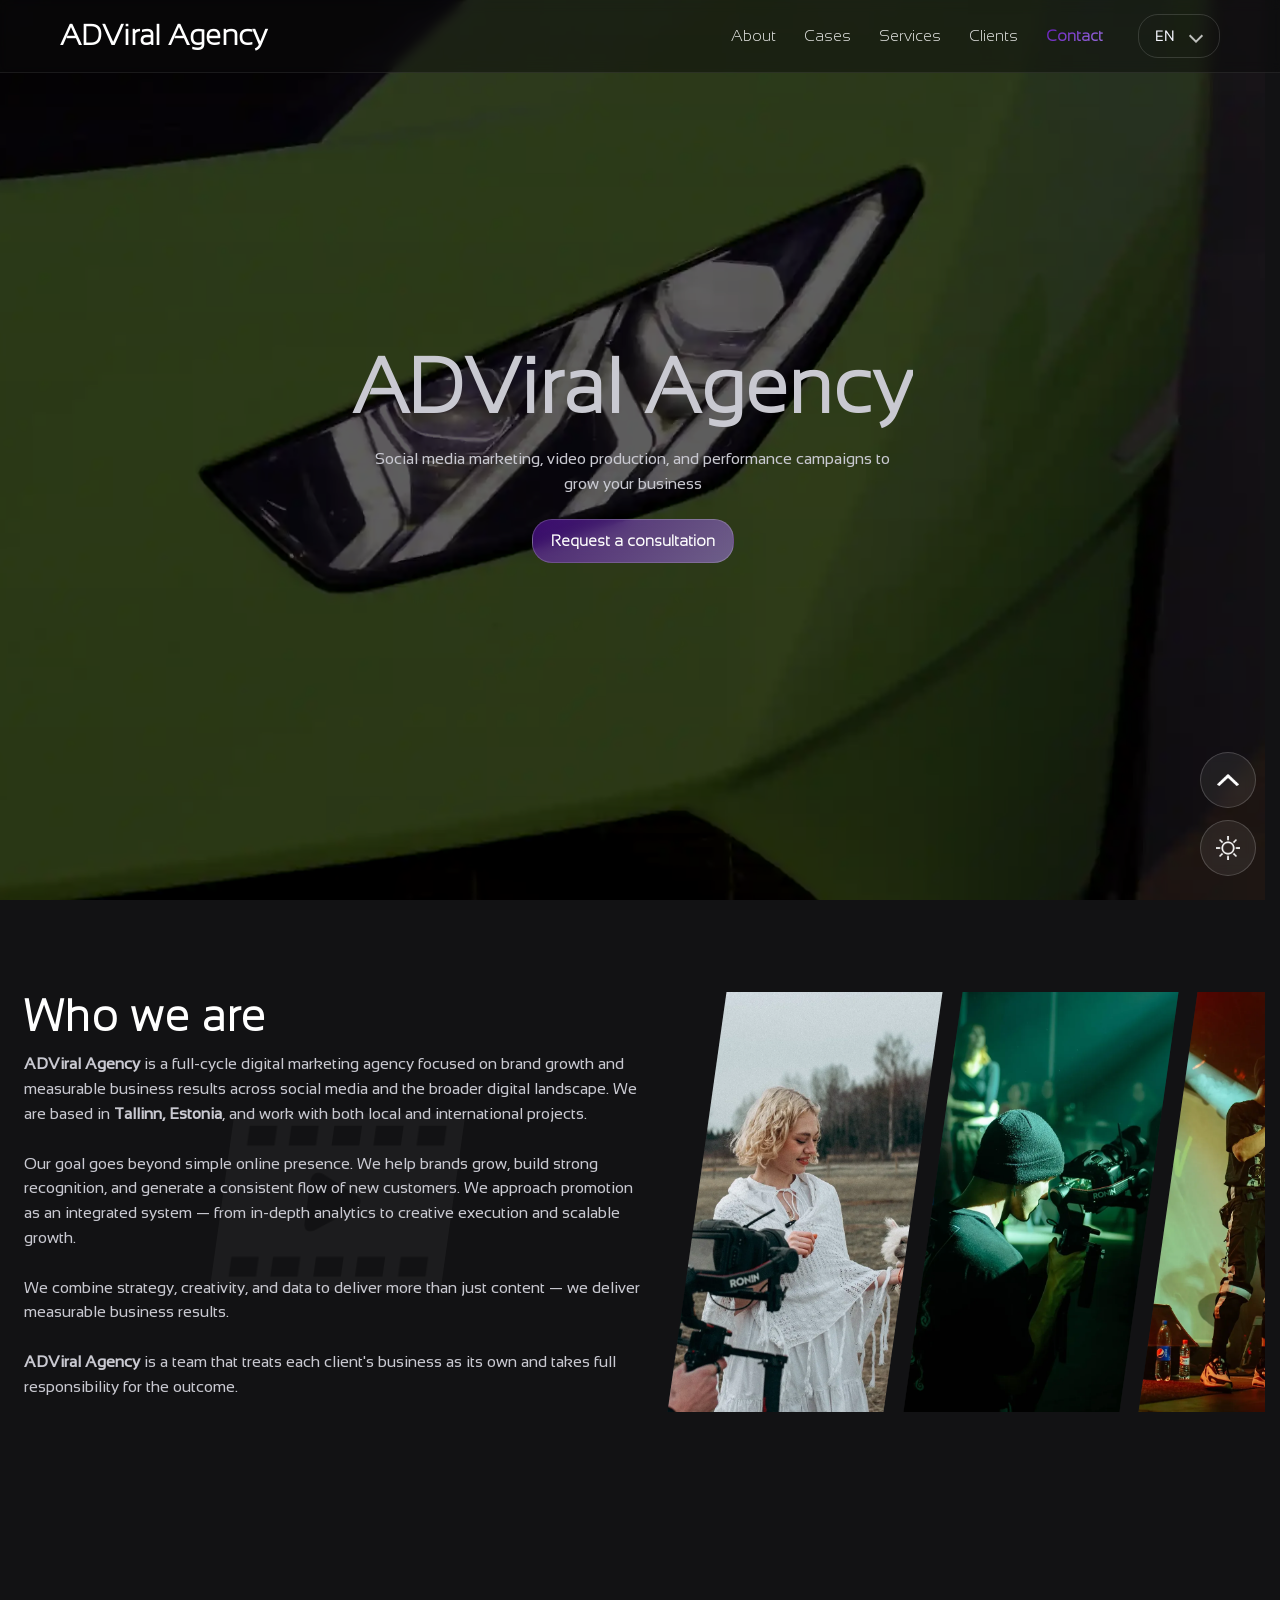
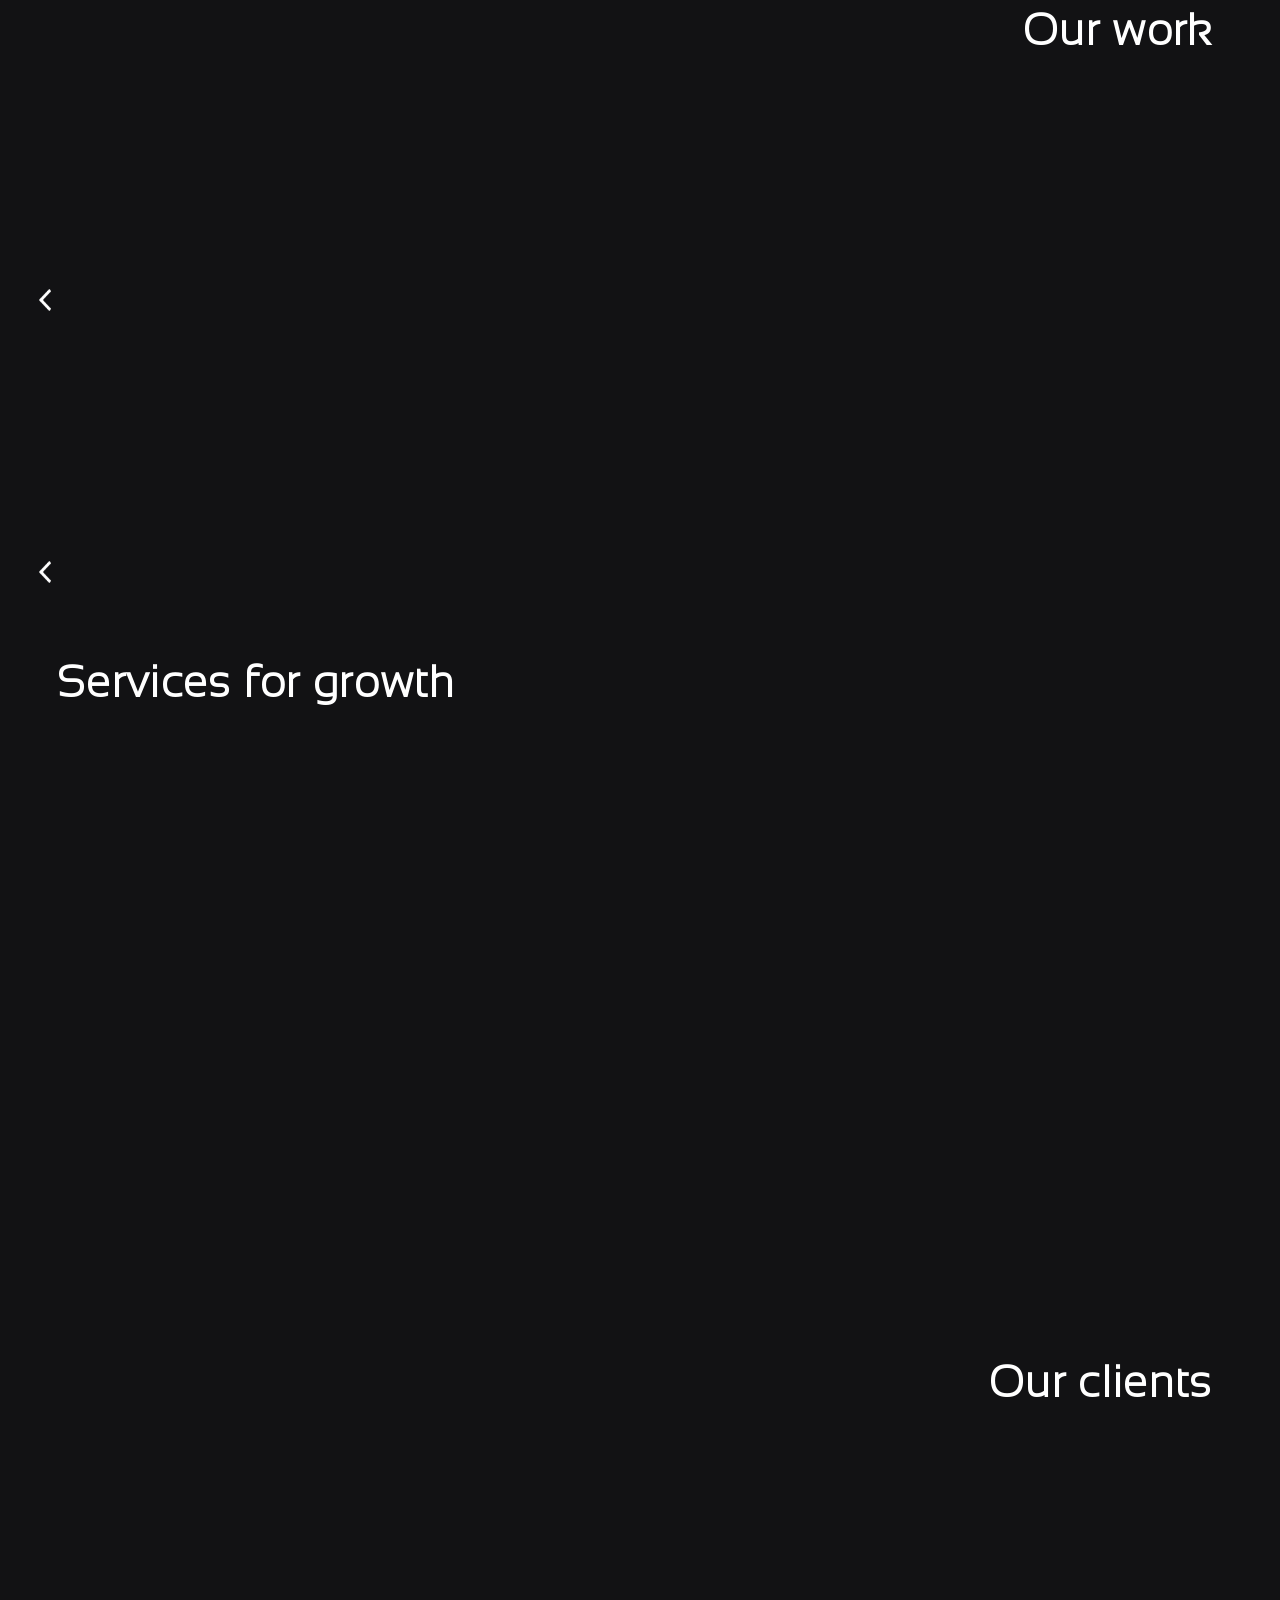
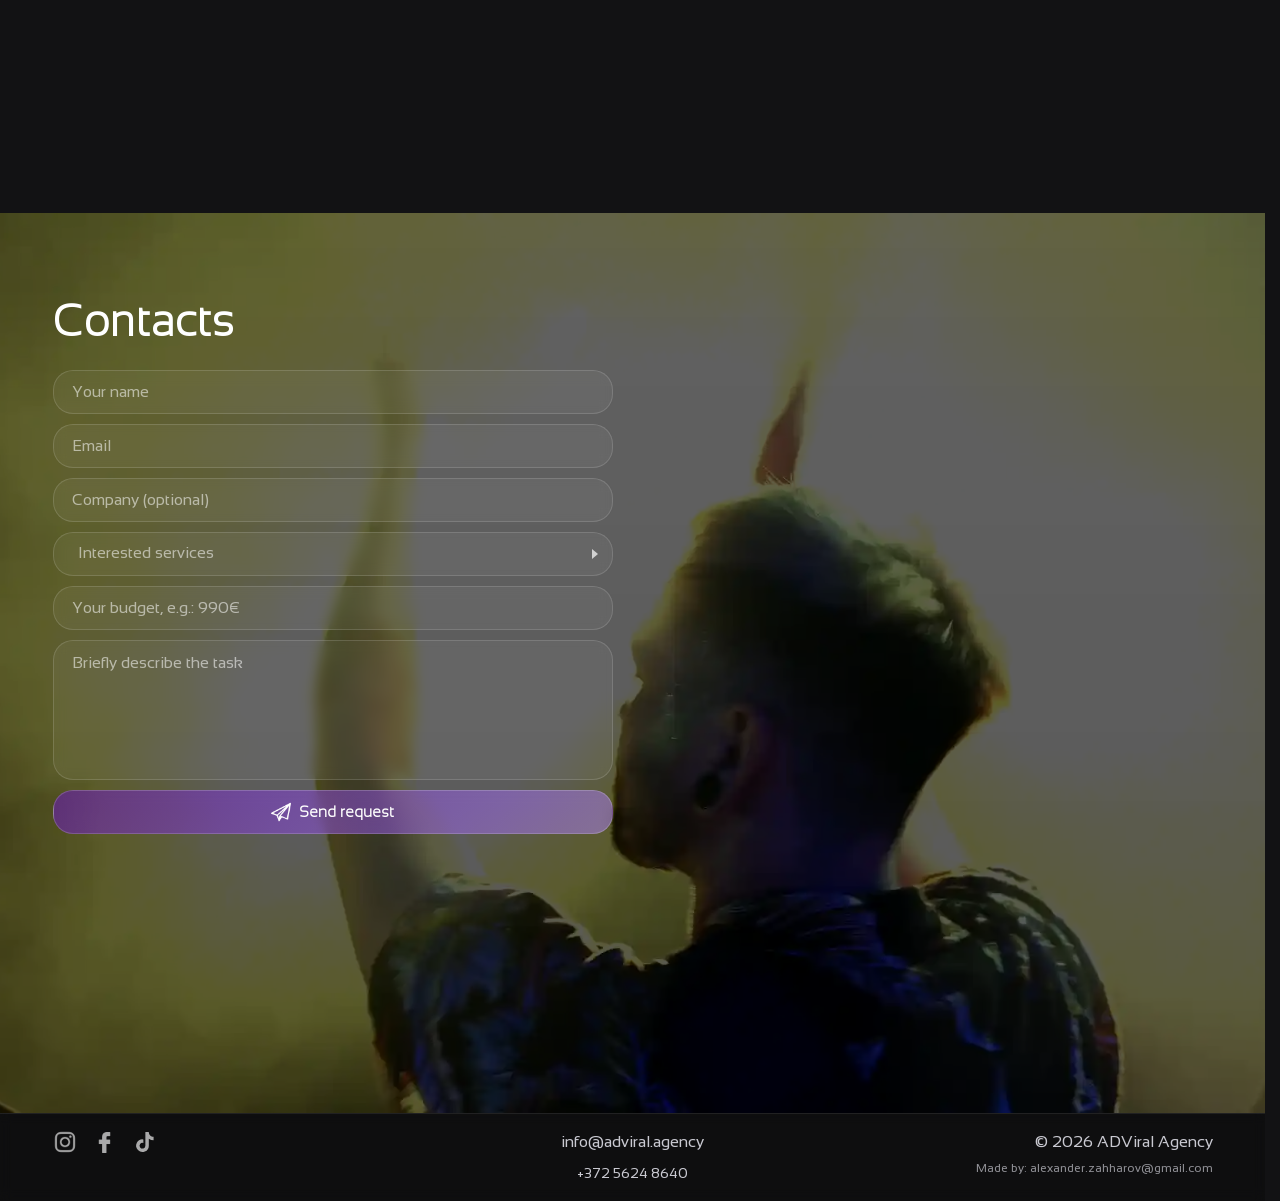
==== commit a53a26e5: "БФМ видос теперь норм загружается." ====
--- a/index.html
+++ b/index.html
@@ -446,6 +446,7 @@
                   <source src="assets/videos/preview/DEAD_MAN_HORIZON_preview.mp4" type="video/mp4" />
                 </video>
               </a>
+              <!-- NB: bfm_ice — расширение .mp4 строчными! Git хранил .MP4 → 404 на Linux/GH Pages -->
               <a class="ig-item ig-item-horizontal" href="#" data-video="assets/videos/Horizontal/bfm_ice.mp4" data-video-preview="assets/videos/preview/bfm_ice_preview.mp4">
                 <video autoplay muted loop playsinline preload="none" aria-label="Horizontal Case 7">
                   <source src="assets/videos/preview/bfm_ice_preview.mp4" type="video/mp4" />
--- a/styles.css
+++ b/styles.css
@@ -1 +1 @@
-.visually-hidden{position:absolute;width:1px;height:1px;padding:0;margin:-1px;overflow:hidden;clip:rect(0,0,0,0);white-space:nowrap;border:0}:root{--primary-font-family:"Sansation-Light";--secondary-font-family:"Sansation-Regular";--primary-font:var(--primary-font-family),sans-serif;--secondary-font:var(--secondary-font-family);--primary-font-url:url("./assets/fonts/Sansation-Light.ttf");--bg-page:#121214;--bg-1:#0a0a0b;--bg-2:#17171a;--text:#fff;--muted:#c9c9d1;--primary-1:#6a11cb;--primary-2:#b086f9;--selection-bg:var(--primary-1);--card:rgba(255,255,255,0.06);--card-border:rgba(255,255,255,0.12);--card-border-solid:#1f1f1f;--radius-sm:10px;--container:1160px;--gap:24px;--spacing:var(--gap);--z-hero:1;--z-overlay:2;--z-header:10;--z-arrows:5;--header-h:72px;--blur:6px;--arrow-hover-scale:1.2;--arrow-active-scale:.85;--fixed-btn-color:#fff;--fixed-btn-bg:rgba(255,255,255,.07);--fixed-btn-border:rgba(255,255,255,.18);--fixed-btn-shadow:none;--fixed-btn-hover-bg:rgba(255,255,255,.10);--fixed-btn-hover-border:rgba(255,255,255,.28);--action-right:calc(24px + env(safe-area-inset-right));--menu-toggle-size:56px;--menu-toggle-active-border:rgba(138,88,255,0.8);--menu-toggle-active-shadow:rgba(138,88,255,0.35);--scrollbar-width:0}@media(max-width:768px){:root{--gap:18px;--header-h:64px}}@media(max-width:600px){:root{--action-right:calc(16px + env(safe-area-inset-right));--menu-toggle-size:48px}}@media(max-width:480px){:root{--gap:14px}}[data-theme="light"]{--primary-1:#c2410c;--primary-2:#fb923c;--bg-page:#f5f5f7;--bg-1:#fff;--bg-2:#ebebed;--text:#1d1d1f;--muted:#6e6e73;--card:rgba(0,0,0,0.06);--card-border:rgba(0,0,0,0.12);--card-border-solid:#d2d2d7;--selection-bg:var(--primary-1);--fixed-btn-color:#1d1d1f;--fixed-btn-bg:rgba(255,255,255,.9);--fixed-btn-border:rgba(0,0,0,.12);--fixed-btn-shadow:none;--fixed-btn-hover-bg:rgba(255,255,255,1);--fixed-btn-hover-border:rgba(0,0,0,.2);--menu-toggle-active-border:rgba(251,146,60,0.8);--menu-toggle-active-shadow:rgba(251,146,60,0.35)}[data-theme="light"] ::selection{background-color:rgba(194,65,12,0.2);color:#1d1d1f}[data-theme="light"] ::-moz-selection{background-color:rgba(194,65,12,0.2);color:#1d1d1f}[data-theme="light"] .site-header{background:rgba(255,255,255,.85);border-bottom-color:rgba(0,0,0,.08)}[data-theme="light"] .header-nav a,[data-theme="light"] .menu-toggle,[data-theme="light"] .lang-switcher__toggle{color:#1d1d1f}[data-theme="light"] .header-nav a.active{color:#1d1d1f;font-weight:400}[data-theme="light"] .menu-toggle{border-color:rgba(0,0,0,.14)}[data-theme="light"] .menu-toggle__bar{background:#1d1d1f}[data-theme="light"].menu-open #menu-toggle{border-color:rgba(251,146,60,0.8);box-shadow:0 0 0 3px rgba(251,146,60,0.35)}[data-theme="dark"].menu-open #menu-toggle{border-color:rgba(138,88,255,0.8);box-shadow:0 0 0 3px rgba(138,88,255,0.35)}[data-theme="light"] .lang-switcher__toggle{border-color:rgba(0,0,0,.14);color:#1d1d1f}@media(hover:hover){[data-theme="light"] .lang-switcher__toggle:hover{border-color:rgba(0,0,0,.28);box-shadow:none}}[data-theme="light"] .btn-ghost{color:#1d1d1f;background-color:rgba(0,0,0,.06);border-color:rgba(0,0,0,.14)}[data-theme="light"] .btn-ghost:hover{background-color:rgba(0,0,0,.10);border-color:rgba(0,0,0,.22)}[data-theme="light"] .hero-overlay{background:linear-gradient(180deg,rgba(0,0,0,.45),rgba(0,0,0,.5))}[data-theme="light"] .hero-content h1,[data-theme="light"] .hero-content p,[data-theme="light"] .hero-content .muted{color:#fff}[data-theme="light"] p{color:#1d1d1f}[data-theme="light"] .hero .btn-primary{color:#fff}[data-theme="light"] .scroll-to-top span{filter:brightness(0) saturate(100%)}[data-theme="light"] #works .ig-arrow::before,[data-theme="light"] .modal-arrow::before,[data-theme="light"] .service-popup-arrow::before{filter:brightness(0) saturate(100%)}[data-theme="light"] .scroll-to-top.hover-tap-active{background-color:var(--fixed-btn-hover-bg);border-color:var(--fixed-btn-hover-border)}[data-theme="light"] .site-footer{background:#fff;border-top-color:rgba(0,0,0,.08);color:#1d1d1f}[data-theme="light"] .footer-left,[data-theme="light"] .footer-left .author-email-link,[data-theme="light"] .footer-author,[data-theme="light"] .footer-author-label,[data-theme="light"] .footer-center a,[data-theme="light"] .footer-right a,[data-theme="light"] .site-footer .footer-hours,[data-theme="light"] .site-footer .footer-email,[data-theme="light"] .site-footer .footer-social a{color:#1d1d1f}@media(hover:hover){[data-theme="light"] .footer-left .author-email-link:hover,[data-theme="light"] .footer-center a:hover,[data-theme="light"] .footer-right a:hover{color:#1d1d1f}}[data-theme="light"] .footer-right .social-icon{filter:brightness(0) saturate(100%);opacity:1}[data-theme="light"] .footer-right.social .social-icon.instagram,[data-theme="light"] .footer-right.social .social-icon.facebook,[data-theme="light"] .footer-right.social .social-icon.tiktok{filter:brightness(0) saturate(100%);opacity:1}[data-theme="light"] .footer-left .author-email-link.hover-tap-active,[data-theme="light"] .footer-center a.hover-tap-active,[data-theme="light"] .footer-right a.hover-tap-active,[data-theme="light"] .site-footer .footer-social a.hover-tap-active{color:#1d1d1f}[data-theme="light"] .lang-switcher__chevron{border-color:rgba(0,0,0,.5)}[data-theme="light"] .lang-switcher[data-open="true"] .lang-switcher__chevron{border-color:#1d1d1f}[data-theme="light"] .lang-switcher__menu{background:rgba(255,255,255,.95);border-color:rgba(0,0,0,.12);box-shadow:none}[data-theme="light"] .lang-switcher__option{color:#1d1d1f}[data-theme="light"] .lang-switcher__option:hover,[data-theme="light"] .lang-switcher__option.is-active{color:#1d1d1f}[data-theme="light"] #services .cards .card{background:rgba(0,0,0,0.05);border:1px solid transparent;-webkit-font-smoothing:subpixel-antialiased;transition:background .25s ease-in-out,transform .25s ease-in-out,box-shadow .25s ease-in-out,border-color .25s ease-in-out}[data-theme="light"] #services .cards .card.card-scale-on{transition:background .25s ease-in-out,transform .25s ease-in-out,box-shadow .25s ease-in-out}[data-theme="light"] #services .cards .card:hover,[data-theme="light"] #services .cards .card:focus-within,[data-theme="light"] #services .cards .card.icon-animating:not(.wave-active){background:#fff;border-color:var(--service-border-color,transparent)}[data-theme="light"] #services .cards .card.wave-active,[data-theme="light"] #services .cards .card.icon-animating.wave-active{background:rgba(0,0,0,0.05);border-color:transparent;box-shadow:none}[data-theme="light"] #services h2,[data-theme="light"] #services .section-sub{color:#1d1d1f}[data-theme="light"] #services .cards .card h3,[data-theme="light"] #services .cards .card p{color:#000;-webkit-font-smoothing:subpixel-antialiased}[data-theme="light"] #about h2,[data-theme="light"] #about .content p,[data-theme="light"] #about .text-scroll p{color:#1d1d1f}[data-theme="light"] #about .content::before{background-color:#d8d8dc;opacity:.28}[data-theme="light"] #contact .contact-content h2{color:#fff}[data-theme="light"] .services-dropdown-panel{background:rgba(28,28,32,0.45);-webkit-backdrop-filter:blur(10px);backdrop-filter:blur(10px);border:1px solid rgba(255,255,255,0.1);border-radius:20px;box-shadow:none;padding:10px}[data-theme="light"] .services-dropdown-panel .services-dropdown-option,[data-theme="light"] .services-dropdown-panel .services-dropdown-option>span{color:#fff}[data-theme="light"] .services-dropdown-option{border-radius:20px;border-bottom-color:rgba(255,255,255,0.06);padding:8px 10px}[data-theme="light"] .services-dropdown-option.selected{background:rgba(255,255,255,0.16);box-shadow:none}[data-theme="light"] .services-dropdown-option.selected:hover{background:rgba(255,255,255,0.2)}[data-theme="light"] .services-dropdown-panel .services-dropdown-option[data-value="analysis"]:hover,[data-theme="light"] .services-dropdown-panel .services-dropdown-option[data-value="analysis"].hover-tap-active{--option-hover-border:#6a11cb}[data-theme="light"] .services-dropdown-panel .services-dropdown-option[data-value="strategy"]:hover,[data-theme="light"] .services-dropdown-panel .services-dropdown-option[data-value="strategy"].hover-tap-active{--option-hover-border:#8b5cf6}[data-theme="light"] .services-dropdown-panel .services-dropdown-option[data-value="ads"]:hover,[data-theme="light"] .services-dropdown-panel .services-dropdown-option[data-value="ads"].hover-tap-active{--option-hover-border:#b086f9}[data-theme="light"] .services-dropdown-panel .services-dropdown-option[data-value="content"]:hover,[data-theme="light"] .services-dropdown-panel .services-dropdown-option[data-value="content"].hover-tap-active{--option-hover-border:#22c55e}[data-theme="light"] .services-dropdown-panel .services-dropdown-option[data-value="social"]:hover,[data-theme="light"] .services-dropdown-panel .services-dropdown-option[data-value="social"].hover-tap-active{--option-hover-border:#65d94f}[data-theme="light"] .services-dropdown-panel .services-dropdown-option[data-value="community"]:hover,[data-theme="light"] .services-dropdown-panel .services-dropdown-option[data-value="community"].hover-tap-active{--option-hover-border:#a3e635}[data-theme="light"] .services-dropdown-panel .services-dropdown-option[data-value="video"]:hover,[data-theme="light"] .services-dropdown-panel .services-dropdown-option[data-value="video"].hover-tap-active{--option-hover-border:#9e1a47}[data-theme="light"] .services-dropdown-panel .services-dropdown-option[data-value="design"]:hover,[data-theme="light"] .services-dropdown-panel .services-dropdown-option[data-value="design"].hover-tap-active{--option-hover-border:#dc2626}[data-theme="light"] .services-dropdown-panel .services-dropdown-option[data-value="web"]:hover,[data-theme="light"] .services-dropdown-panel .services-dropdown-option[data-value="web"].hover-tap-active{--option-hover-border:#fb923c}[data-theme="light"] .services-dropdown-panel .services-dropdown-option[data-value="analysis"] img{filter:brightness(0) saturate(100%) invert(30%) sepia(95%) saturate(2000%) hue-rotate(240deg) brightness(0.65) contrast(1.1)}[data-theme="light"] .services-dropdown-panel .services-dropdown-option[data-value="strategy"] img{filter:brightness(0) saturate(100%) invert(52%) sepia(90%) saturate(1800%) hue-rotate(250deg) brightness(0.75) contrast(1.05)}[data-theme="light"] .services-dropdown-panel .services-dropdown-option[data-value="ads"] img{filter:brightness(0) saturate(100%) invert(42%) sepia(95%) saturate(2000%) hue-rotate(250deg) brightness(0.68) contrast(1.1)}[data-theme="light"] .services-dropdown-panel .services-dropdown-option[data-value="content"] img{filter:brightness(0) saturate(100%) invert(60%) sepia(90%) saturate(2000%) hue-rotate(100deg) brightness(0.72) contrast(1.1)}[data-theme="light"] .services-dropdown-panel .services-dropdown-option[data-value="social"] img{filter:brightness(0) saturate(100%) invert(63%) sepia(93%) saturate(2000%) hue-rotate(72deg) brightness(0.82) contrast(1.08)}[data-theme="light"] .services-dropdown-panel .services-dropdown-option[data-value="community"] img{filter:brightness(0) saturate(100%) invert(65%) sepia(95%) saturate(2000%) hue-rotate(75deg) brightness(0.88) contrast(1.05)}[data-theme="light"] .services-dropdown-panel .services-dropdown-option[data-value="video"] img{filter:brightness(0) saturate(100%) invert(22%) sepia(95%) saturate(2000%) hue-rotate(328deg) brightness(0.75) contrast(1.1)}[data-theme="light"] .services-dropdown-panel .services-dropdown-option[data-value="design"] img{filter:brightness(0) saturate(100%) invert(25%) sepia(95%) saturate(2000%) hue-rotate(350deg) brightness(0.68) contrast(1.1)}[data-theme="light"] .services-dropdown-panel .services-dropdown-option[data-value="web"] img{filter:brightness(0) saturate(100%) invert(60%) sepia(95%) saturate(2000%) hue-rotate(-15deg) brightness(0.88) contrast(1.05)}@media(max-width:820px){[data-theme="light"] .header-nav{border-top-color:rgba(0,0,0,.08)}[data-theme="light"] .header-nav::before{background:rgba(255,255,255,.9);-webkit-backdrop-filter:blur(var(--blur));backdrop-filter:blur(var(--blur))}[data-theme="light"] .header-nav a{color:#1d1d1f}[data-theme="light"].menu-open body::before{background:transparent}[data-theme="light"] .services-dropdown-panel:not([hidden])::before{background:rgba(0,0,0,0.5)}}[data-theme="light"] .media::after{background:linear-gradient(180deg,transparent 60%,rgba(255,255,255,.35))}[data-theme="light"] .contact-overlay{background:linear-gradient(180deg,rgba(0,0,0,.45),rgba(0,0,0,.5))}[data-theme="light"] .service-popup-overlay{background:rgba(255,255,255,0.75)}[data-theme="light"] .service-popup-container{background:#fff;border-color:rgba(0,0,0,0.12);box-shadow:none}[data-theme="light"] .service-popup-close{background:rgba(255,255,255,0.95);border-color:rgba(0,0,0,0.2);color:#1d1d1f}[data-theme="light"] .service-popup-close:hover{background:#fff;border-color:rgba(0,0,0,0.35)}[data-theme="light"] .service-popup-title{color:#1d1d1f}[data-theme="light"] .service-popup-text-content{color:var(--muted)}[data-theme="light"] .service-popup-text-content p,[data-theme="light"] .service-popup-text-content li{color:var(--muted)}[data-theme="light"] .service-popup-inline-video{background:rgba(0,0,0,0.08)}[data-theme="light"] .service-popup-inline-video-placeholder{background:rgba(0,0,0,0.12)}[data-theme="light"] .service-popup-inline-video-play-icon{border-color:rgba(0,0,0,0.25);background:rgba(255,255,255,0.9);color:#1d1d1f}[data-theme="light"] .service-popup-inline-video-placeholder:hover .service-popup-inline-video-play-icon{background:#fff;border-color:rgba(0,0,0,0.35)}[data-theme="light"] .service-popup-inline-video-soon{color:rgba(0,0,0,0.6)}[data-theme="light"] .video-modal-overlay{background:rgba(255,255,255,0.65)}[data-theme="light"] .video-modal-content{box-shadow:none}[data-theme="light"] .video-modal-close{background:rgba(255,255,255,0.95);border-color:rgba(0,0,0,0.2);color:#1d1d1f}[data-theme="light"] .video-modal-close:hover{background:#fff;border-color:rgba(0,0,0,0.35)}[data-theme="light"] .service-popup-container[data-service-type]{box-shadow:none}[data-theme="light"] .email-copy-notification{box-shadow:none}[data-theme="light"] section#contact textarea:focus{box-shadow:0 0 0 2px rgba(251,146,60,0.3)}[data-theme="light"] section#contact input:focus,[data-theme="light"] section#contact textarea:focus{border-color:rgba(251,146,60,0.8);box-shadow:0 0 0 2px rgba(251,146,60,0.3)}[data-theme="light"] .services-dropdown-trigger:focus-visible{border-color:rgba(251,146,60,0.8);box-shadow:0 0 0 2px rgba(251,146,60,0.3)}[data-theme="light"] .services-dropdown-trigger[aria-expanded="true"]{border-color:rgba(251,146,60,0.8)}[data-theme="light"] .services-dropdown-option[data-value="analysis"]:hover,[data-theme="light"] .services-dropdown-option[data-value="analysis"].hover-tap-active{--option-hover-border:#c2410c}[data-theme="light"] .services-dropdown-option[data-value="strategy"]:hover,[data-theme="light"] .services-dropdown-option[data-value="strategy"].hover-tap-active{--option-hover-border:#ea580c}[data-theme="light"] .services-dropdown-option[data-value="ads"]:hover,[data-theme="light"] .services-dropdown-option[data-value="ads"].hover-tap-active{--option-hover-border:#fb923c}[data-theme="light"] .services-dropdown-option[data-value="analysis"] img{filter:brightness(0) saturate(100%) invert(28%) sepia(95%) saturate(2000%) hue-rotate(20deg) brightness(0.9) contrast(1.1)}[data-theme="light"] .services-dropdown-option[data-value="strategy"] img{filter:brightness(0) saturate(100%) invert(38%) sepia(95%) saturate(1800%) hue-rotate(25deg) brightness(0.9) contrast(1.05)}[data-theme="light"] .services-dropdown-option[data-value="ads"] img{filter:brightness(0) saturate(100%) invert(55%) sepia(90%) saturate(1500%) hue-rotate(25deg) brightness(0.95) contrast(1.05)}[data-theme="light"] .pkg.hover-tap-active .pkg-body,[data-theme="light"] .pkg input:checked+.pkg-body.hover-tap-active{box-shadow:0 0 20px rgba(251,146,60,0.5)}[data-theme="light"] .pkg .pkg-body:hover,[data-theme="light"] .pkg input:checked+.pkg-body:hover{box-shadow:0 0 20px rgba(251,146,60,0.5)}@media(hover:hover){[data-theme="light"] .video-modal-content .plyr__control--overlaid:hover,[data-theme="light"] .video-modal-content .plyr__control--overlaid:active,[data-theme="light"] .video-modal-content .plyr__control--overlaid:focus-visible,[data-theme="light"] .AdviralPlayer .plyr__control--overlaid:hover,[data-theme="light"] .AdviralPlayer .plyr__control--overlaid:active,[data-theme="light"] .AdviralPlayer .plyr__control--overlaid:focus-visible{background:rgba(139,92,246,0.2) !important;border-color:rgba(139,92,246,0.4) !important}}[data-theme="light"] .video-modal-content .plyr__control:hover,[data-theme="light"] .AdviralPlayer .plyr__control:hover{background:rgba(139,92,246,0.2) !important}[data-theme="light"] .video-modal-content .plyr__progress input[type=range]::-moz-range-thumb,[data-theme="light"] .AdviralPlayer .plyr__progress input[type=range]::-moz-range-thumb{background:#8b5cf6 !important}[data-theme="light"] .video-modal-content .plyr__progress input[type=range]::-webkit-slider-thumb,[data-theme="light"] .AdviralPlayer .plyr__progress input[type=range]::-webkit-slider-thumb{background:#8b5cf6 !important}[data-theme="light"] .video-modal-content .plyr__progress input[type=range],[data-theme="light"] .AdviralPlayer .plyr__progress input[type=range]{color:#8b5cf6 !important}[data-theme="light"] .video-modal-content .plyr__progress input[type=range]::-webkit-slider-runnable-track,[data-theme="light"] .AdviralPlayer .plyr__progress input[type=range]::-webkit-slider-runnable-track{background:linear-gradient(to right,#8b5cf6 0,#8b5cf6 var(--value,0),rgba(255,255,255,0.2) var(--value,0),rgba(255,255,255,0.2) 100%) !important}[data-theme="light"] .video-modal-content .plyr__progress input[type=range]::-moz-range-progress,[data-theme="light"] .AdviralPlayer .plyr__progress input[type=range]::-moz-range-progress{background:#8b5cf6 !important}[data-theme="light"] .video-modal-content .plyr__volume input[type=range],[data-theme="light"] .AdviralPlayer .plyr__volume input[type=range]{color:#8b5cf6 !important}[data-theme="light"] .video-modal-content .plyr__volume input[type=range]::-webkit-slider-runnable-track,[data-theme="light"] .AdviralPlayer .plyr__volume input[type=range]::-webkit-slider-runnable-track{background:linear-gradient(to right,#8b5cf6 0,#8b5cf6 var(--value,0),rgba(255,255,255,0.2) var(--value,0),rgba(255,255,255,0.2) 100%) !important}[data-theme="light"] .video-modal-content .plyr__volume input[type=range]::-moz-range-progress,[data-theme="light"] .AdviralPlayer .plyr__volume input[type=range]::-moz-range-progress{background:#8b5cf6 !important}[data-theme="light"] .video-modal-content .plyr__volume input[type=range]::-webkit-slider-thumb,[data-theme="light"] .AdviralPlayer .plyr__volume input[type=range]::-webkit-slider-thumb{background:#8b5cf6 !important}[data-theme="light"] .video-modal-content .plyr__volume input[type=range]::-moz-range-thumb,[data-theme="light"] .AdviralPlayer .plyr__volume input[type=range]::-moz-range-thumb{background:#8b5cf6 !important}[data-theme="light"] .video-modal-content .plyr__control[aria-expanded="true"],[data-theme="light"] .AdviralPlayer .plyr__control[aria-expanded="true"]{color:#fff !important}[data-theme="light"] .video-modal-content .plyr__menu__container .plyr__control[role="menuitemradio"][aria-checked="true"],[data-theme="light"] .AdviralPlayer .plyr__menu__container .plyr__control[role="menuitemradio"][aria-checked="true"]{color:var(--primary-1) !important}[data-theme="light"] .btn-primary:hover{background:linear-gradient(135deg,#c2410c,#fb923c)}[data-theme="light"] .btn-primary:focus-visible{box-shadow:0 0 0 3px rgba(251,146,60,0.32),0 8px 24px rgba(251,146,60,0.35)}[data-theme="light"] .hero .btn-primary{background:linear-gradient(135deg,rgba(194,65,12,0.5),rgba(251,146,60,0.5))}[data-theme="light"] .hero .btn-primary:hover{background:linear-gradient(135deg,rgba(234,88,12,0.5),rgba(251,146,60,0.5))}[data-theme="light"] .hero .btn-primary:focus-visible{box-shadow:0 0 0 3px rgba(251,146,60,0.25)}[data-theme="light"] .contact-form .btn.full.btn-primary,[data-theme="light"] .contact-form .btn-primary.full{background:linear-gradient(135deg,rgba(194,65,12,0.5),rgba(251,146,60,0.5))}[data-theme="light"] .contact-form .btn.full.btn-primary:hover,[data-theme="light"] .contact-form .btn-primary.full:hover{background:linear-gradient(135deg,rgba(234,88,12,0.5),rgba(251,146,60,0.5))}[data-theme="light"] .contact-form .btn.full.btn-primary:focus-visible,[data-theme="light"] .contact-form .btn-primary.full:focus-visible{box-shadow:0 0 0 3px rgba(251,146,60,0.25),0 8px 24px rgba(251,146,60,0.28)}[data-theme="light"] section#contact input[type="text"]:focus,[data-theme="light"] section#contact input[type="email"]:focus,[data-theme="light"] section#contact textarea:focus{background:rgba(255,255,255,0.98)}[data-theme="light"] section#contact input,[data-theme="light"] section#contact textarea{color:rgba(255,255,255,0.9)}[data-theme="light"] section#contact input:focus,[data-theme="light"] section#contact textarea:focus{color:#1d1d1f}[data-theme="light"] section#contact .services-dropdown-placeholder{color:rgba(255,255,255,0.55)}[data-theme="light"] section#contact input::placeholder,[data-theme="light"] section#contact textarea::placeholder{color:rgba(255,255,255,0.55)}[data-theme="light"] .btn-primary.hover-tap-active{background:linear-gradient(135deg,#c2410c,#fb923c)}[data-theme="light"] .header-nav a[href="#contact"].btn-primary.hover-tap-active{background:linear-gradient(135deg,#c2410c,#fb923c)}@media(hover:hover){[data-theme="light"] .header-nav a[href="#contact"].btn:hover,[data-theme="light"] .header-nav a[href="#contact"].btn-primary:hover{background:linear-gradient(135deg,#ea580c,#fb923c);-webkit-background-clip:text;background-clip:text;border:0}}[data-theme="light"] .header-nav a[href="#contact"].btn:focus-visible,[data-theme="light"] .header-nav a[href="#contact"].btn-primary:focus-visible{box-shadow:0 0 0 3px rgba(251,146,60,0.25)}[data-theme="light"] .hero .btn-primary.hover-tap-active{background:linear-gradient(135deg,rgba(194,65,12,0.5),rgba(251,146,60,0.5))}[data-theme="light"] .contact-form .btn.full.btn-primary.hover-tap-active,[data-theme="light"] .contact-form .btn-primary.full.hover-tap-active{background:linear-gradient(135deg,rgba(194,65,12,0.5),rgba(251,146,60,0.5))}[data-theme="light"] #works .ig-item:hover,[data-theme="light"] #works .ig-item.hover-tap-active{box-shadow:none}@media(min-width:1600px){:root{--container:1360px;--gap:32px;--header-h:84px}body{font-size:18px}h1{font-size:clamp(56px,4.5vw,96px)}h2{font-size:clamp(40px,3.6vw,72px)}h3{font-size:clamp(24px,2.4vw,36px)}.logo{font-size:2.6rem}.btn{height:52px;padding:0 26px;font-size:17px}.header-nav a{height:52px;font-size:17px}.lang-switcher__toggle{height:44px;padding:0 52px 0 20px;font-size:14px}.hero .cta-row{gap:18px}.cards{gap:22px}.card{padding:26px}.packages{gap:18px}.pkg-body{padding:22px}}@font-face{font-family:"Sansation-Light";src:url("./assets/fonts/Sansation-Light.woff2") format("woff2"),url("./assets/fonts/Sansation-Light.ttf") format("truetype");font-weight:300;font-style:normal;font-display:swap}@font-face{font-family:"Sansation-Regular";src:url("./assets/fonts/Sansation-Regular.woff2") format("woff2"),url("./assets/fonts/Sansation-Regular.ttf") format("truetype");font-weight:normal;font-style:normal;font-display:swap}*,*::before,*::after{box-sizing:border-box}html{overflow-x:hidden;scroll-behavior:smooth;background:var(--bg-page);scrollbar-gutter:stable}body{margin:0;color:var(--text);font:400 16px/1.55 var(--secondary-font);overflow-x:hidden;width:100%;scroll-snap-type:none;padding-top:0;padding-bottom:0}::selection{background-color:#c9c9d1;color:#000}::-moz-selection{background-color:#c9c9d1;color:#000}@media(min-width:1200px){body{scroll-snap-type:y proximity}.section{scroll-snap-align:start}#services{scroll-snap-stop:always}}a{color:inherit;text-decoration:none}img,video{max-width:100%;display:block}.container{width:100%;max-width:calc(var(--container) + 2 * var(--gap));margin:0 auto;padding:0 var(--gap)}@media(max-width:600px){.container{padding:0 16px}}h1,h2,h3{font-family:var(--primary-font);letter-spacing:.03em;margin:0 0 12px;line-height:1.1}h1{font-size:clamp(38px,6vw,72px)}h2{font-size:clamp(28px,4vw,44px)}h3{font-size:clamp(18px,2.2vw,22px)}p{color:var(--muted);margin:0 0 12px}.btn{-webkit-appearance:none;appearance:none;position:relative;display:inline-flex;align-items:center;justify-content:center;height:44px;padding:0 18px;border-radius:20px;line-height:1;font-weight:600;white-space:nowrap;cursor:pointer;border:0;outline:0;background:0;overflow:hidden;transition:transform .2s ease,box-shadow .3s ease,opacity .2s ease,background-color .2s ease;-webkit-tap-highlight-color:transparent;backface-visibility:hidden;transform:translateZ(0);-webkit-font-smoothing:antialiased;background-clip:padding-box}.btn-primary{color:#fff;background:linear-gradient(135deg,var(--primary-1),var(--primary-2));box-shadow:none;transition:background .2s}@media(hover:hover){.btn-primary:hover{background:linear-gradient(135deg,#7a21db,#c096f9)}}.btn-primary:focus-visible{box-shadow:0 0 0 3px rgba(138,88,255,.32),0 8px 24px rgba(138,88,255,.35)}.btn-ghost{color:#fff;background-color:rgba(255,255,255,.07);border:1px solid rgba(255,255,255,.18);-webkit-backdrop-filter:blur(var(--blur));backdrop-filter:blur(var(--blur))}@media(hover:hover){.btn-ghost:hover{background-color:rgba(255,255,255,.10);border-color:rgba(255,255,255,.28)}}.btn-ghost:focus-visible{box-shadow:0 0 0 3px rgba(138,88,255,.25)}.header-nav a.btn{height:44px;padding:0 18px}.site-header{position:fixed;top:0;left:0;right:0;z-index:var(--z-header);background:rgba(10,10,11,.5);-webkit-backdrop-filter:blur(var(--blur));backdrop-filter:blur(var(--blur));border-bottom:1px solid rgba(255,255,255,.08);font-family:var(--primary-font);transition:transform .24s ease}.site-header.header--hidden{transform:translateY(-100%)}.header-inner{height:var(--header-h);display:flex;align-items:center;justify-content:space-between;gap:16px}.logo{font-family:var(--primary-font);font-size:1.8rem;font-weight:700;display:flex;align-items:center;height:100%;margin-top:-2px}.header-nav{display:flex;align-items:center;gap:18px}.header-nav a{display:inline-flex;align-items:center;height:44px;margin:0 5px}.header-nav a,.header-nav .btn{line-height:1}.header-nav a{align-items:center}.header-nav a{opacity:.9}@media(hover:hover){.header-nav a:hover{opacity:1}}.header-nav a:not(.btn){position:relative}.header-nav a:not(.btn)::after{content:'';position:absolute;left:0;bottom:8px;width:100%;height:1px;background:currentColor;transform:scaleX(0);transform-origin:left;transition:transform .25s ease}@media(hover:hover){.header-nav a:not(.btn):hover::after{transform:scaleX(1)}}.header-nav a.active{color:white;transition:color .3s ease}.menu-toggle{display:none;width:var(--menu-toggle-size);height:var(--menu-toggle-size);border-radius:50%;border:1px solid rgba(255,255,255,.14);background:transparent;color:#fff;align-items:center;justify-content:center;gap:5px;flex-direction:column;cursor:pointer;-webkit-tap-highlight-color:transparent}.menu-toggle__bar{display:block;width:20px;height:2px;background:#fff;border-radius:20px;transition:transform .22s ease,opacity .22s ease}.menu-open #menu-toggle{border-color:var(--menu-toggle-active-border);background:transparent;box-shadow:0 0 0 3px var(--menu-toggle-active-shadow);right:calc(var(--action-right) + var(--scrollbar-width))}.header-nav a[href="#contact"].btn,.header-nav a[href="#contact"].btn-primary{color:transparent;background:linear-gradient(135deg,var(--primary-1),var(--primary-2));-webkit-background-clip:text;background-clip:text;border:0;-webkit-backdrop-filter:none;backdrop-filter:none;padding:0;font-weight:900}@media(hover:hover){.header-nav a[href="#contact"].btn:hover,.header-nav a[href="#contact"].btn-primary:hover{background:linear-gradient(135deg,#7a21db,#c096f9);-webkit-background-clip:text;background-clip:text;border:0}}.header-nav a[href="#contact"].btn:focus-visible,.header-nav a[href="#contact"].btn-primary:focus-visible{box-shadow:0 0 0 3px rgba(138,88,255,.25)}.lang-switcher{position:relative;display:inline-flex;align-items:center;margin-left:12px;min-width:0}.lang-switcher__toggle{-webkit-appearance:none;appearance:none;height:44px;padding:0 44px 0 16px;border-radius:20px;border:1px solid rgba(255,255,255,.14);background:transparent;color:#f5f6ff;font-weight:600;font-size:13px;letter-spacing:.08em;text-transform:uppercase;cursor:pointer;outline:0;display:inline-flex;align-items:center;gap:10px;line-height:1;box-shadow:none;transition:border-color .25s ease,box-shadow .25s ease,transform .25s ease;position:relative;font-family:var(--primary-font);-webkit-tap-highlight-color:transparent}@media(hover:hover){.lang-switcher__toggle:hover{border-color:rgba(255,255,255,.26);box-shadow:none}}.lang-switcher__toggle:focus-visible{border-color:rgba(176,134,249,.65);box-shadow:0 0 0 3px rgba(138,88,255,.32)}.lang-switcher[data-open="true"] .lang-switcher__toggle{border-color:rgba(176,134,249,.58);box-shadow:none}.lang-switcher__value{pointer-events:none}.lang-switcher__chevron{position:absolute;right:18px;top:50%;width:10px;height:10px;border-right:2px solid rgba(255,255,255,.72);border-bottom:2px solid rgba(255,255,255,.72);transform:translateY(-50%) rotate(45deg);transition:transform .22s ease,border-color .22s ease;pointer-events:none}.lang-switcher[data-open="true"] .lang-switcher__chevron{transform:translateY(-50%) rotate(-135deg);border-color:#fff}.lang-switcher__menu{position:absolute;right:0;top:calc(100% + 10px);width:100%;min-width:100%;padding:8px;border-radius:20px;border:1px solid rgba(255,255,255,.12);background:rgba(24,24,28,.92);-webkit-backdrop-filter:blur(var(--blur));backdrop-filter:blur(var(--blur));box-shadow:none;list-style:none;margin:0;display:flex;flex-direction:column;gap:6px;opacity:0;transform:translateY(-6px);pointer-events:none;transition:opacity .22s ease,transform .22s ease;z-index:32;will-change:opacity,transform}.lang-switcher[data-open="true"] .lang-switcher__menu{opacity:1;transform:translateY(0);pointer-events:auto}.lang-switcher__option{padding:10px 12px;border-radius:20px;font-size:13px;font-weight:600;letter-spacing:.08em;text-transform:uppercase;color:rgba(240,241,255,.92);cursor:pointer;transition:background .22s ease,color .22s ease,transform .22s ease;outline:0}@media(hover:hover){.lang-switcher__option:hover{background:transparent;color:#fff;transform:translateX(-2px)}}.lang-switcher__option:focus-visible{background:transparent;color:#fff;box-shadow:0 0 0 2px rgba(176,134,249,.45)}.lang-switcher__option.is-active{background:transparent;color:#fff;box-shadow:none}@media(max-width:820px){.header-inner{flex-wrap:nowrap;justify-content:space-between;gap:12px}.header-nav{position:fixed;inset:var(--header-h) 0 auto 0;height:calc(100vh - var(--header-h));background:transparent;border-top:1px solid rgba(255,255,255,.08);display:grid;grid-auto-rows:min-content;align-content:start;gap:8px;padding:var(--gap);padding-right:calc(var(--gap) + env(safe-area-inset-right));padding-left:calc(var(--gap) + env(safe-area-inset-left));transform:translateY(-8px);opacity:0;pointer-events:none;transition:transform .22s ease,opacity .22s ease;overflow:hidden}.header-nav::before{content:"";position:absolute;inset:0;z-index:-1;background:rgba(10,10,11,.5);-webkit-backdrop-filter:blur(var(--blur));backdrop-filter:blur(var(--blur))}.menu-open .header-nav{transform:translateY(0);opacity:1;pointer-events:auto}.header-nav a{display:flex;justify-content:center;height:48px;font-size:16px;background:transparent;border:0;border-radius:20px;margin:0}.header-nav a.btn{height:52px}.lang-switcher{position:relative;right:auto;top:auto;z-index:auto;order:0;width:auto;margin-top:16px;display:inline-flex;justify-content:center;padding:0;justify-self:center}.lang-switcher__toggle{width:auto;max-width:none;justify-content:center}.lang-switcher__menu{left:50%;right:auto;transform:translate(-50%,-6px)}.lang-switcher[data-open="true"] .lang-switcher__menu{transform:translate(-50%,0)}.menu-toggle{display:inline-flex;position:fixed;right:var(--action-right);top:calc((var(--header-h) - var(--menu-toggle-size)) / 2);z-index:12}.lang-switcher{margin-right:0}}@media(max-width:520px){.logo{font-size:1.4rem}}section[id]{scroll-margin-top:var(--header-h)}.hero{position:relative;min-height:100vh;display:grid;place-items:center;overflow:hidden;scroll-snap-align:start}@media(max-width:768px){.hero{min-height:100vh}.hero-content{padding:56px 0 72px}.hero .cta-row{justify-content:center}}.hero-media{position:absolute;inset:0;background:center / cover no-repeat;background-image:url("https://images.unsplash.com/photo-1515378791036-0648a3ef77b2?q=80&w=2070&auto=format&fit=crop");filter:saturate(0.8) contrast(1.05) brightness(.6);z-index:0;transform:scale(1.03)}.hero-overlay{position:absolute;inset:0;background:linear-gradient(180deg,rgba(0,0,0,.45),rgba(0,0,0,.5));z-index:1;will-change:opacity,transform}.hero-content{position:relative;z-index:2;text-align:center;padding:72px 0}.hero-content h1{position:relative;display:inline-block;color:transparent;line-height:1.28;background-image:radial-gradient(100rem 100rem at var(--x,50%) var(--y,50%),rgb(255 255 255 / calc(var(--spot-o, 0) * 0.60)) 0,rgb(255 255 255 / calc(var(--spot-o, 0) * 0.60)) 28%,rgb(255 255 255 / calc(var(--spot-o, 0) * 0.28)) 41%,rgb(255 255 255 / 0) 54%,rgb(255 255 255 / 0) 100%),linear-gradient(var(--muted),var(--muted));-webkit-background-clip:text;background-clip:text;transition:background-image .2s ease}.hero .cta-row{margin-top:22px;display:inline-flex;gap:12px;flex-wrap:wrap}.hero .btn-primary{background:linear-gradient(135deg,rgba(107,17,203,0.5),rgba(176,134,249,0.5));border:1px solid rgba(255,255,255,.18);-webkit-backdrop-filter:blur(var(--blur));backdrop-filter:blur(var(--blur));box-shadow:none}@media(hover:hover){.hero .btn-primary:hover{background:linear-gradient(135deg,rgba(123,33,219,0.5),rgba(191,150,249,0.5));border-color:rgba(255,255,255,.28);box-shadow:none}}.hero .btn-primary:focus-visible{box-shadow:0 0 0 3px rgba(138,88,255,.25)}.contact-form .btn.full.btn-primary,.contact-form .btn-primary.full{color:#fff;background:linear-gradient(135deg,rgba(107,17,203,0.5),rgba(176,134,249,0.5));border:1px solid rgba(255,255,255,.18);-webkit-backdrop-filter:blur(var(--blur));backdrop-filter:blur(var(--blur));box-shadow:none}@media(hover:hover){.contact-form .btn.full.btn-primary:hover,.contact-form .btn-primary.full:hover{background:linear-gradient(135deg,rgba(123,33,219,0.5),rgba(191,150,249,0.5));border-color:rgba(255,255,255,.28)}}.contact-form .btn.full.btn-primary:focus-visible,.contact-form .btn-primary.full:focus-visible{box-shadow:0 0 0 3px rgba(138,88,255,.25),0 8px 24px rgba(138,88,255,.28)}.hero-video{position:absolute;inset:0;width:100%;height:100%;object-fit:cover;z-index:0;filter:saturate(0.9) contrast(1.05) brightness(.7);will-change:transform}.section{position:relative;padding:calc(var(--header-h) + 20px) 0 clamp(64px,8vw,120px);scroll-snap-align:none;overflow-x:visible}@media(max-width:768px){.section{padding:calc(var(--header-h) + 16px) 0 clamp(40px,6vw,64px)}}@media(max-width:600px){.section{padding:calc(var(--header-h) + 12px) 0 clamp(32px,5vw,48px)}}#services .container{max-width:calc(var(--container) + 2 * var(--gap));padding-left:2.25%;padding-right:2.25%}#services.section{padding-top:calc(var(--header-h) + 12px);padding-bottom:clamp(24px,4vw,48px);margin-bottom:clamp(32px,6vw,64px)}#services h2,#services .section-sub{text-align:left}#partners h2,#partners .section-sub{text-align:right}#partners .container{min-height:0}#partners.section{padding-top:calc(var(--header-h) + 20px)}@media(min-width:769px) and (max-width:1024px){#works.section{padding-bottom:clamp(16px,2.5vw,28px)}#services.section{padding-bottom:clamp(48px,6vw,72px)}}@media(min-width:1025px){#services.section{padding-top:calc(var(--header-h) + clamp(80px, 10vw, 160px));padding-bottom:clamp(48px,5vw,64px)}}@media(min-width:2560px){#services.section{padding-top:calc(var(--header-h) + clamp(160px, 12vw, 240px))}}#services .card h3,#services .card p{text-align:left}#works h2,#works .section-sub{text-align:right}.reveal{opacity:0;transform:translateY(20px);transition:opacity .75s cubic-bezier(0.22,1,0.36,1),transform .75s cubic-bezier(0.22,1,0.36,1)}.reveal.reveal-left{transform:translateX(-40px)}.reveal.reveal-right{transform:translateX(40px)}.reveal.in-view,.reveal.visible,.reveal.show,.reveal.active{opacity:1;transform:none}.grid-2{display:grid;grid-template-columns:1.1fr 1fr;gap:clamp(20px,4vw,48px);align-items:start}@media(max-width:900px){.grid-2{grid-template-columns:1fr}}#about .container{max-width:none;width:auto;padding:0 var(--gap)}#about .grid-2{grid-template-columns:625px 687px;gap:48px;max-width:none;width:fit-content}#about .media-tilted-group{width:687px;height:420px;flex-shrink:0;min-width:687px;max-width:687px}#about .content{width:625px;height:420px;flex-shrink:0;overflow:visible;min-width:625px;max-width:625px;display:flex;flex-direction:column;position:relative}#about .content::before{content:'';position:absolute;left:50%;top:50%;transform:translate(-50%,-50%) skew(-8deg,0);width:min(280px,55%);height:min(280px,55%);background-color:#3d3d3d;-webkit-mask-image:url("./assets/images/icons/Icon_Filming.webp");-webkit-mask-size:contain;-webkit-mask-position:center;-webkit-mask-repeat:no-repeat;mask-image:url("./assets/images/icons/Icon_Filming.webp");mask-size:contain;mask-position:center;mask-repeat:no-repeat;pointer-events:none;z-index:0;opacity:.25}#about .content h2,#about .content .text-scroll{position:relative;z-index:1}#about .content h2,#about .content .text-scroll,#about .content .text-scroll p{text-align:left}#about .content h2{margin-top:0;margin-bottom:12px}#about .text-scroll{flex:1;overflow-y:auto;overflow-x:hidden;padding-right:8px}#about .media-wrapper{display:contents}@media(max-width:1024px){#about{overflow-x:visible}#about .container{max-width:100%;width:100%;padding:0}#about .grid-2{display:flex;flex-direction:column;gap:16px;width:100%;align-items:stretch}#about .media-wrapper{display:flex;justify-content:center;align-items:center;width:100%;overflow:hidden;padding:0 calc(var(--gap) + 12px);height:370px;margin-top:4px;margin-bottom:-12px}#about .media-tilted-group{width:687px;height:420px;flex-shrink:0;transform-origin:center center;transform:scale(0.88)}#about .content{width:100%;max-width:100%;min-width:0;height:auto;min-height:0;flex-shrink:1;padding:0 var(--gap)}#about .text-scroll{max-height:none;overflow-y:visible;padding-right:0}}@media(max-width:768px){#about .media-wrapper{height:311px}#about .media-tilted-group{transform:scale(0.74)}}@media(max-width:600px){#about .media-wrapper{height:260px}#about .media-tilted-group{transform:scale(0.62)}}@media(max-width:480px){#about .media-wrapper{height:218px}#about .media-tilted-group{transform:scale(0.52)}}@media(max-width:380px){#about .media-wrapper{height:193px}#about .media-tilted-group{transform:scale(0.46)}}.media{border-radius:var(--radius);overflow:hidden;position:relative;isolation:isolate}.media::after{content:"";position:absolute;inset:0;background:linear-gradient(180deg,transparent 60%,rgba(0,0,0,.25));pointer-events:none}.media img{width:100%;height:auto;display:block;transform:scale(1);transition:transform 1s cubic-bezier(.2,.6,.2,1)}@media(hover:hover){.media:hover img{transform:scale(1.05)}}.media-tilted-group{display:flex;gap:20px;align-items:stretch;height:100%;min-height:100%}.media-tilted-frame{flex:1;overflow:hidden;position:relative;border:0;background:var(--card);transform:skew(-8deg,0)}.media-tilted-frame:nth-child(1),.media-tilted-frame:nth-child(2),.media-tilted-frame:nth-child(3){transform:skew(-8deg,0)}@media(hover:hover){.media-tilted-frame:hover{z-index:1}}@media(hover:hover){.media-tilted-frame:nth-child(1):hover,.media-tilted-frame:nth-child(2):hover,.media-tilted-frame:nth-child(3):hover{transform:skew(-8deg,0)}}.media-tilted-frame img{width:100%;height:100%;object-fit:cover;display:block;transform:skew(8deg,0) scale(1.28);transition:transform .5s cubic-bezier(.2,.6,.2,1);transform-origin:center center}.media-tilted-frame:nth-child(1) img,.media-tilted-frame:nth-child(2) img,.media-tilted-frame:nth-child(3) img{transform:skew(8deg,0) scale(1.28)}.media-tilted-frame:nth-child(1) img{object-position:left center;animation:slidePhotoPan 10s cubic-bezier(0.4,0,0.2,1) infinite}.media-tilted-frame:nth-child(2) img{object-position:left center;animation:slidePhotoPan 10s cubic-bezier(0.4,0,0.2,1) infinite}.media-tilted-frame:nth-child(3) img{object-position:left center;animation:slidePhotoPan 10s cubic-bezier(0.4,0,0.2,1) infinite}@keyframes slidePhotoPan{0%,25%{object-position:0 center}50%{object-position:50% center}50%,75%{object-position:50% center}100%{object-position:95.75% center}}@media(hover:hover){.media-tilted-frame:hover img{transform:skew(8deg,0) scale(1.28)}}.media-tilted-frame:nth-child(1):hover img,.media-tilted-frame:nth-child(2):hover img,.media-tilted-frame:nth-child(3):hover img{transform:skew(8deg,0) scale(1.28)}.content .bullets{padding:0;margin:18px 0 0;list-style:none}.content .bullets li{padding-left:28px;position:relative;margin:10px 0;color:var(--muted)}.content .bullets li::before{content:"•";position:absolute;left:8px;color:var(--primary-2)}.cards{display:grid;grid-template-columns:repeat(3,minmax(0,1fr));gap:16px;align-items:stretch}#services .cards{gap:12px;padding-left:0;padding-right:0;box-sizing:border-box;grid-template-rows:repeat(3,1fr);min-height:320px;height:min(420px,52vh);align-items:stretch}@media(min-width:769px) and (max-width:1024px){#services .cards{height:min(340px,44vh);min-height:280px}}@media(min-width:901px){#services .cards{margin-left:48px;margin-right:48px}}#services .cards .card{border-radius:0;transform:skew(-8deg,0);transition:transform .25s ease-in-out,box-shadow .25s ease-in-out;min-height:0;cursor:pointer;overflow-y:auto;-ms-overflow-style:none !important}@supports(scrollbar-width:none){#services .cards .card{scrollbar-width:none !important}}#services .cards .card::-webkit-scrollbar{display:none !important}@media(hover:none){#services .cards .card:hover,#services .cards .card:focus-within,#services .cards .card.hover-tap-active,#services .cards .card:hover:not(.wave-active),#services .cards .card:focus-within:not(.wave-active),#services .cards .card:nth-child(-n+3):hover,#services .cards .card:nth-child(n+7):hover{transform:skew(-8deg,0) !important}#services .cards .card:nth-child(-n+3):hover,#services .cards .card:nth-child(-n+3).hover-tap-active{transform:skew(-8deg,0) !important}#services .cards .card:nth-child(n+7):hover,#services .cards .card:nth-child(n+7).hover-tap-active{transform:skew(-8deg,0) !important}#services .cards .card.hover-tap-active,#services .cards .card:nth-child(-n+3).hover-tap-active,#services .cards .card:nth-child(n+7).hover-tap-active{box-shadow:none !important}}#services .cards .card.card-scale-on{transition:transform .25s ease-in-out,box-shadow .25s ease-in-out;transform:skew(-8deg,0)}#services .cards .card.card-scale-on:nth-child(-n+3){transform:skew(-8deg,0)}#services .cards .card.card-scale-on:nth-child(n+7){transform:skew(-8deg,0)}[data-theme="dark"] #services .cards .card{border:1px solid transparent;transition:background .25s ease-in-out,transform .25s ease-in-out,box-shadow .25s ease-in-out,border-color .25s ease-in-out}[data-theme="dark"] #services .cards .card:hover,[data-theme="dark"] #services .cards .card:focus-within,[data-theme="dark"] #services .cards .card.icon-animating:not(.wave-active){background:#000;border-color:var(--service-border-color,transparent)}[data-theme="dark"] #services .cards .card.wave-active,[data-theme="dark"] #services .cards .card.wave-active.icon-animating{border-width:1px;border-color:transparent;box-shadow:none}#services .cards .card:nth-child(-n+3){translate:22px 0;transform:skew(-8deg,0)}#services .cards .card:nth-child(n+7){translate:-22px 0;transform:skew(-8deg,0)}#services .cards .card h3,#services .cards .card p{transform:skew(8deg,0)}#services .cards .card::after{transform:translateY(-50%) skew(8deg,0)}@media(hover:hover) and (min-width:1025px){#services .cards .card:hover:not(.wave-active),#services .cards .card:focus-within:not(.wave-active){transform:skew(-8deg,0)}#services .cards .card:nth-child(-n+3):hover:not(.wave-active),#services .cards .card:nth-child(-n+3):focus-within:not(.wave-active){transform:skew(-8deg,0)}#services .cards .card:nth-child(n+7):hover:not(.wave-active),#services .cards .card:nth-child(n+7):focus-within:not(.wave-active){transform:skew(-8deg,0)}}#services .cards .card:active,#services .cards .card:hover:active,#services .cards .card:focus-within:active{transform:skew(-8deg,0) scale(0.98) !important}#services .cards .card:nth-child(-n+3):active,#services .cards .card:nth-child(-n+3):hover:active,#services .cards .card:nth-child(-n+3):focus-within:active{transform:skew(-8deg,0) scale(0.98) !important}#services .cards .card:nth-child(n+7):active,#services .cards .card:nth-child(n+7):hover:active,#services .cards .card:nth-child(n+7):focus-within:active{transform:skew(-8deg,0) scale(0.98) !important}.cards h3{font-size:clamp(14px,1.4vw,17px);margin:0;max-height:100px;opacity:1;overflow:hidden;visibility:visible;transition:max-height .18s ease,opacity .18s ease,margin .18s ease,visibility 0s 0s}@keyframes press-bounce{0%{transform:translateY(0) scale(1)}40%{transform:translateY(-3px) scale(var(--wave-scale,1.02))}100%{transform:translateY(0) scale(1)}}@keyframes press-bounce-skew-v{0%{transform:skew(-8deg,0) translateY(0) scale(1)}40%{transform:skew(-8deg,0) translateY(-3px) scale(var(--wave-scale,1.05))}100%{transform:skew(-8deg,0) translateY(0) scale(1)}}@keyframes press-bounce-skew-v-r1{0%{transform:skew(-8deg,0) translateY(0) scale(1)}40%{transform:skew(-8deg,0) translateY(-3px) scale(var(--wave-scale,1.02))}100%{transform:skew(-8deg,0) translateY(0) scale(1)}}@keyframes press-bounce-skew-v-r1-partners{0%{transform:skew(-8deg,0) translateX(2px) translateY(0) scale(1)}40%{transform:skew(-8deg,0) translateX(2px) translateY(-3px) scale(var(--wave-scale,1.02))}100%{transform:skew(-8deg,0) translateX(2px) translateY(0) scale(1)}}@keyframes press-bounce-skew-v-r3{0%{transform:skew(-8deg,0) translateY(0) scale(1)}40%{transform:skew(-8deg,0) translateY(-3px) scale(var(--wave-scale,1.02))}100%{transform:skew(-8deg,0) translateY(0) scale(1)}}@keyframes press-bounce-skew-v-r1-left{0%{transform:skew(-8deg,0) translateX(-2px) translateY(0) scale(1)}40%{transform:skew(-8deg,0) translateX(-2px) translateY(-3px) scale(var(--wave-scale,1.02))}100%{transform:skew(-8deg,0) translateX(-2px) translateY(0) scale(1)}}@keyframes press-bounce-skew-v-r3-right{0%{transform:skew(-8deg,0) translateX(2px) translateY(0) scale(1)}40%{transform:skew(-8deg,0) translateX(2px) translateY(-3px) scale(var(--wave-scale,1.02))}100%{transform:skew(-8deg,0) translateX(2px) translateY(0) scale(1)}}@keyframes press-bounce-skew-v-r2{0%{transform:skew(8deg,0) translateY(0) scale(1)}40%{transform:skew(8deg,0) translateY(-3px) scale(var(--wave-scale,1.02))}100%{transform:skew(8deg,0) translateY(0) scale(1)}}@keyframes press-bounce-skew-h{0%{transform:skew(8deg,0) translateY(0) scale(1)}40%{transform:skew(8deg,0) translateY(-3px) scale(var(--wave-scale,1.05))}100%{transform:skew(8deg,0) translateY(0) scale(1)}}@keyframes border-glow{0%{border-color:transparent;box-shadow:none}100%{border-color:var(--service-border-color,transparent);box-shadow:0 0 10px var(--service-border-color,transparent),0 0 24px var(--service-border-color,transparent)}}@keyframes border-glow-out{0%{border-color:var(--service-border-color,transparent);box-shadow:0 0 10px var(--service-border-color,transparent),0 0 24px var(--service-border-color,transparent)}100%{border-color:transparent;box-shadow:none}}@keyframes icon-hover{0%{transform:translateY(-50%) scale(1) rotate(0)}100%{transform:translateY(-50%) scale(1.111) rotate(8deg)}}@keyframes icon-hover-out{0%{transform:translateY(-50%) scale(1.111) rotate(8deg)}100%{transform:translateY(-50%) scale(1) rotate(0)}}@keyframes icon-hover-skew{0%{transform:translateY(-50%) skew(8deg,0) scale(1) rotate(0)}100%{transform:translateY(-50%) skew(8deg,0) scale(1.111) rotate(8deg)}}@keyframes icon-hover-out-skew{0%{transform:translateY(-50%) skew(8deg,0) scale(1.111) rotate(8deg)}100%{transform:translateY(-50%) skew(8deg,0) scale(1) rotate(0)}}@keyframes icon-hover-skew-r2{0%{transform:translateY(-50%) skew(-8deg,0) scale(1) rotate(0)}100%{transform:translateY(-50%) skew(-8deg,0) scale(1.111) rotate(8deg)}}@keyframes icon-hover-out-skew-r2{0%{transform:translateY(-50%) skew(-8deg,0) scale(1.111) rotate(8deg)}100%{transform:translateY(-50%) skew(-8deg,0) scale(1) rotate(0)}}@media(prefers-reduced-motion:no-preference){#services .cards .card[data-wave-ready="true"]{--wave-scale:1.02;animation:press-bounce-skew-v 1s cubic-bezier(0.33,1,0.68,1) 1 both;animation-delay:var(--wave-delay,0.2s);animation-play-state:paused;will-change:transform}#services .cards .card[data-wave-ready="true"]:nth-child(-n+3){animation-name:press-bounce-skew-v-r1}#services .cards .card[data-wave-ready="true"]:nth-child(n+7){animation-name:press-bounce-skew-v-r3}#services.in-view .cards .card[data-wave-ready="true"]{animation-play-state:running}}@media(hover:hover) and (min-width:1025px) and (prefers-reduced-motion:no-preference){#services .cards .card[data-wave-ready="true"]:hover,#services .cards .card[data-wave-ready="true"]:focus-within{animation:none;transform:skew(-8deg,0)}#services .cards .card[data-wave-ready="true"]:nth-child(-n+3):hover,#services .cards .card[data-wave-ready="true"]:nth-child(-n+3):focus-within{animation:none;transform:skew(-8deg,0)}#services .cards .card[data-wave-ready="true"]:nth-child(n+7):hover,#services .cards .card[data-wave-ready="true"]:nth-child(n+7):focus-within{animation:none;transform:skew(-8deg,0)}}@media(prefers-reduced-motion:no-preference){#services .cards .card[data-wave-ready="true"]:active,#services .cards .card[data-wave-ready="true"]:hover:active,#services .cards .card[data-wave-ready="true"]:focus-within:active{animation:none !important;transform:skew(-8deg,0) scale(0.98) !important}#services .cards .card[data-wave-ready="true"]:nth-child(-n+3):active,#services .cards .card[data-wave-ready="true"]:nth-child(-n+3):hover:active,#services .cards .card[data-wave-ready="true"]:nth-child(-n+3):focus-within:active{animation:none !important;transform:skew(-8deg,0) scale(0.98) !important}#services .cards .card[data-wave-ready="true"]:nth-child(n+7):active,#services .cards .card[data-wave-ready="true"]:nth-child(n+7):hover:active,#services .cards .card[data-wave-ready="true"]:nth-child(n+7):focus-within:active{animation:none !important;transform:skew(-8deg,0) scale(0.98) !important}#partners .client-item[data-wave-ready="true"]:not(.wave-done){--wave-scale:1.05;animation:press-bounce-skew-v 1s cubic-bezier(0.33,1,0.68,1) 1 both;animation-delay:var(--wave-delay,0.2s);animation-play-state:paused;will-change:transform;transition:transform .25s ease}#partners .client-pair .client-item[data-wave-ready="true"]:not(.wave-done):first-child{animation-name:press-bounce-skew-v-r1-partners}#partners .client-pair .client-item[data-wave-ready="true"]:not(.wave-done):last-child{animation-name:press-bounce-skew-v-r3}#partners.in-view .client-item[data-wave-ready="true"]:not(.wave-done){animation-play-state:running}#partners .client-item[data-wave-ready="true"].wave-done{animation:none !important;transform:skew(-8deg,0) translateZ(0);transition:transform .25s ease-in-out}#partners .client-pair .client-item[data-wave-ready="true"].wave-done:first-child{transform:skew(-8deg,0) translateX(2px) translateZ(0)}#partners .client-pair .client-item[data-wave-ready="true"].wave-done:last-child{transform:skew(-8deg,0) translateX(-22px) translateZ(0)}#partners .client-item[data-wave-ready="true"]:hover,#partners .client-item[data-wave-ready="true"]:focus-within{animation:none !important}#partners .client-item[data-wave-ready="true"].hover-scale-on{animation:none !important;transform:skew(-8deg,0) scale(1.08) translateZ(0) !important;transition:transform .25s ease-in-out}#partners .client-pair .client-item[data-wave-ready="true"]:first-child.hover-scale-on{transform:skew(-8deg,0) translateX(2px) scale(1.08) translateZ(0) !important}#partners .client-pair .client-item[data-wave-ready="true"]:last-child.hover-scale-on{transform:skew(-8deg,0) translateX(-22px) scale(1.08) translateZ(0) !important}#partners .client-item[data-wave-ready="true"]:active,#partners .client-item[data-wave-ready="true"]:hover:active{animation:none !important;transform:skew(-8deg,0) scale(0.98) !important;transition:transform .25s ease}#partners .client-pair .client-item[data-wave-ready="true"]:first-child:active,#partners .client-pair .client-item[data-wave-ready="true"]:first-child:hover:active{transform:skew(-8deg,0) translateX(2px) scale(0.98) !important}#partners .client-pair .client-item[data-wave-ready="true"]:last-child:active,#partners .client-pair .client-item[data-wave-ready="true"]:last-child:hover:active{transform:skew(-8deg,0) translateX(-22px) scale(0.98) !important}#works .ig-item[data-wave-ready="true"]:not(.wave-done):not(.ig-item-horizontal){--wave-scale:1.05;animation:press-bounce-skew-v 1s cubic-bezier(0.33,1,0.68,1) 1 both;animation-delay:var(--wave-delay,0.2s);animation-play-state:paused;will-change:transform}#works .ig-item-horizontal[data-wave-ready="true"]:not(.wave-done){--wave-scale:1.05;animation:press-bounce-skew-v 1s cubic-bezier(0.33,1,0.68,1) 1 both;animation-delay:var(--wave-delay,0.2s);animation-play-state:paused;will-change:transform}#works.in-view .ig-item[data-wave-ready="true"]:not(.wave-done){animation-play-state:running}#works .ig-item[data-wave-ready="true"].wave-done:not(.ig-item-horizontal){animation:none !important;transform:skew(-8deg,0)}#works .ig-item[data-wave-ready="true"].wave-done.ig-item-horizontal{animation:none !important;transform:skew(-8deg,0)}#works .ig-item[data-wave-ready="true"]:hover,#works .ig-item[data-wave-ready="true"]:focus-within{animation:none}#works .ig-item[data-wave-ready="true"]:not(.ig-item-horizontal):hover,#works .ig-item[data-wave-ready="true"]:not(.ig-item-horizontal).hover-scale-on{transform:skew(-8deg,0) scale(1.08);z-index:1;box-shadow:none}#works .ig-item-horizontal[data-wave-ready="true"]:hover,#works .ig-item-horizontal[data-wave-ready="true"]:focus-within,#works .ig-item-horizontal[data-wave-ready="true"].hover-scale-on{transform:skew(-8deg,0) scale(1.08);z-index:1}#works .ig-item-horizontal[data-wave-ready="true"]:hover video,#works .ig-item-horizontal[data-wave-ready="true"]:focus-within video,#works .ig-item-horizontal[data-wave-ready="true"].hover-scale-on video{transform:skew(8deg,0) scale(1.4)}#works .ig-item-horizontal[data-wave-ready="true"].wave-done:hover,#works .ig-item-horizontal[data-wave-ready="true"].wave-done:focus-within,#works .ig-item-horizontal[data-wave-ready="true"].wave-done.hover-scale-on{transform:skew(-8deg,0) scale(1.08);z-index:1}#works .ig-item-horizontal[data-wave-ready="true"].wave-done:hover video,#works .ig-item-horizontal[data-wave-ready="true"].wave-done:focus-within video,#works .ig-item-horizontal[data-wave-ready="true"].wave-done.hover-scale-on video{transform:skew(8deg,0) scale(1.4)}#works .ig-item-horizontal[data-wave-ready="true"].wave-done:active,#works .ig-item-horizontal[data-wave-ready="true"].wave-done:hover:active{transform:skew(-8deg,0) scale(0.98)}#works .ig-item[data-wave-ready="true"]:active{animation:none}#works .ig-item[data-wave-ready="true"]:not(.ig-item-horizontal):active,#works .ig-item[data-wave-ready="true"]:not(.ig-item-horizontal):hover:active{transform:skew(-8deg,0) scale(0.98)}#works .ig-item-horizontal[data-wave-ready="true"]:active,#works .ig-item-horizontal[data-wave-ready="true"]:hover:active{transform:skew(-8deg,0) scale(0.98)}}@media(max-width:900px){.cards{grid-template-columns:repeat(2,minmax(0,1fr))}#services .cards{grid-template-columns:repeat(3,minmax(0,1fr))}}#services .services-cards-scalable{display:block}@media(max-width:900px) and (min-width:601px){#services .cards{padding-left:28px;padding-right:28px}#services .cards .card:nth-child(-n+3){translate:14px 0;transform:skew(-8deg,0)}#services .cards .card:nth-child(n+7){translate:-14px 0;transform:skew(-8deg,0)}#services .cards .card.card-scale-on:nth-child(-n+3){transform:skew(-8deg,0)}#services .cards .card.card-scale-on:nth-child(n+7){transform:skew(-8deg,0)}#services .cards .card:nth-child(-n+3):hover:not(.wave-active),#services .cards .card:nth-child(-n+3):focus-within:not(.wave-active){transform:skew(-8deg,0)}#services .cards .card:nth-child(n+7):hover:not(.wave-active),#services .cards .card:nth-child(n+7):focus-within:not(.wave-active){transform:skew(-8deg,0)}#services .cards .card:nth-child(-n+3):active,#services .cards .card:nth-child(-n+3):hover:active,#services .cards .card:nth-child(-n+3):focus-within:active{transform:skew(-8deg,0) scale(0.98) !important}#services .cards .card:nth-child(n+7):active,#services .cards .card:nth-child(n+7):hover:active,#services .cards .card:nth-child(n+7):focus-within:active{transform:skew(-8deg,0) scale(0.98) !important}#services .cards .card:nth-child(-n+3).hover-tap-active:not(.wave-active){transform:skew(-8deg,0)}#services .cards .card:nth-child(n+7).hover-tap-active:not(.wave-active){transform:skew(-8deg,0)}#services .cards .card[data-wave-ready="true"]:nth-child(-n+3):hover,#services .cards .card[data-wave-ready="true"]:nth-child(-n+3):focus-within{transform:skew(-8deg,0)}#services .cards .card[data-wave-ready="true"]:nth-child(n+7):hover,#services .cards .card[data-wave-ready="true"]:nth-child(n+7):focus-within{transform:skew(-8deg,0)}#services .cards .card[data-wave-ready="true"]:nth-child(-n+3):active,#services .cards .card[data-wave-ready="true"]:nth-child(-n+3):hover:active,#services .cards .card[data-wave-ready="true"]:nth-child(-n+3):focus-within:active{transform:skew(-8deg,0) scale(0.98) !important}#services .cards .card[data-wave-ready="true"]:nth-child(n+7):active,#services .cards .card[data-wave-ready="true"]:nth-child(n+7):hover:active,#services .cards .card[data-wave-ready="true"]:nth-child(n+7):focus-within:active{transform:skew(-8deg,0) scale(0.98) !important}#services .cards .card[data-wave-ready="true"]:nth-child(-n+3){animation-name:press-bounce-skew-v-r1-left}#services .cards .card[data-wave-ready="true"]:nth-child(n+7){animation-name:press-bounce-skew-v-r3-right}@keyframes press-bounce-skew-v-r1-left{0%{transform:skew(-8deg,0) translateY(0) scale(1)}40%{transform:skew(-8deg,0) translateY(-3px) scale(var(--wave-scale,1.02))}100%{transform:skew(-8deg,0) translateY(0) scale(1)}}@keyframes press-bounce-skew-v-r3-right{0%{transform:skew(-8deg,0) translateY(0) scale(1)}40%{transform:skew(-8deg,0) translateY(-3px) scale(var(--wave-scale,1.02))}100%{transform:skew(-8deg,0) translateY(0) scale(1)}}#services .cards .card::after{width:72px !important;height:72px !important;min-width:72px;min-height:72px;max-width:72px;max-height:72px}}@media(max-width:601px){#services .services-cards-scalable{width:auto;max-width:none;transform:none}}@media(max-width:600px){.cards{grid-template-columns:repeat(2,minmax(0,1fr));align-items:stretch;gap:12px}#services .cards{grid-template-columns:1fr;grid-template-rows:unset;height:auto;min-height:0;padding-left:var(--gap);padding-right:var(--gap);justify-items:stretch;gap:16px}#services .cards .card{max-width:100%;transform:skew(-8deg,0)}#services .cards .card:nth-child(-n+3),#services .cards .card:nth-child(n+7){translate:0;transform:skew(-8deg,0)}#services .cards .card:hover:not(.wave-active),#services .cards .card:focus-within:not(.wave-active),#services .cards .card:nth-child(-n+3):hover:not(.wave-active),#services .cards .card:nth-child(-n+3):focus-within:not(.wave-active),#services .cards .card:nth-child(n+7):hover:not(.wave-active),#services .cards .card:nth-child(n+7):focus-within:not(.wave-active){transform:skew(-8deg,0)}#services .cards .card:active,#services .cards .card:nth-child(-n+3):active,#services .cards .card:nth-child(n+7):active{transform:skew(-8deg,0) scale(0.98) !important}.cards .card{min-height:120px;height:120px;padding:16px}.cards .card::after{width:64px !important;height:64px !important;min-width:64px !important;min-height:64px !important;max-width:64px !important;max-height:64px !important;right:14px;transform:translateY(-50%);opacity:.25}#services .cards .card::after{transform:translateY(-50%) skew(8deg,0)}#services .cards .card h3{font-size:clamp(16px,4vw,19px)}}@media(max-width:600px) and (prefers-reduced-motion:no-preference){#services .cards .card[data-wave-ready="true"],#services .cards .card[data-wave-ready="true"]:nth-child(-n+3),#services .cards .card[data-wave-ready="true"]:nth-child(n+7){animation-name:press-bounce-skew-v}#services .cards .card[data-wave-ready="true"]:hover,#services .cards .card[data-wave-ready="true"]:nth-child(-n+3):hover,#services .cards .card[data-wave-ready="true"]:nth-child(n+7):hover,#services .cards .card[data-wave-ready="true"]:focus-within,#services .cards .card[data-wave-ready="true"]:nth-child(-n+3):focus-within,#services .cards .card[data-wave-ready="true"]:nth-child(n+7):focus-within{animation:none;transform:skew(-8deg,0)}#services .cards .card[data-wave-ready="true"]:active,#services .cards .card[data-wave-ready="true"]:nth-child(-n+3):active,#services .cards .card[data-wave-ready="true"]:nth-child(n+7):active{animation:none !important;transform:skew(-8deg,0) scale(0.98) !important}}.card{position:relative;z-index:0;background:var(--card);border:1px solid var(--card-border);border-radius:20px;padding:20px;transition:box-shadow .25s ease,transform .2s ease;overflow:hidden;display:flex;flex-direction:column;justify-content:center;gap:0;animation:none;text-align:left}@media(hover:hover){.card:hover:not(.wave-active),.card:focus-within:not(.wave-active){box-shadow:0 0 12px var(--service-border-color,transparent);border-color:var(--service-border-color,var(--card-border));transform:scale(1.02)}}.card:active,.card:hover:active:not(.wave-active),.card:focus-within:active:not(.wave-active){transform:scale(0.98)}.card::before{content:'';position:absolute;inset:0;background:var(--service-color,rgba(138,88,255,0.5));-webkit-mask:radial-gradient(25rem 25rem at var(--x) var(--y),#000 1%,transparent 50%);mask:radial-gradient(25rem 25rem at var(--x) var(--y),#000 1%,transparent 50%);opacity:var(--opacity,0);pointer-events:none;transition:opacity .25s ease-in-out;z-index:-1}.cards .card::before{background:var(--service-color,rgba(138,88,255,0.5));opacity:calc(var(--opacity, 0) * 2)}.card *{position:relative;z-index:1}.cards .card::after{content:'';position:absolute;right:18px;top:50%;transform:translateY(-50%);width:99px;height:99px;min-width:99px;min-height:99px;max-width:99px;max-height:99px;opacity:.25;background-size:contain;background-repeat:no-repeat;background-position:center;pointer-events:none;z-index:0;transition:none}.cards .card.icon-animating::after{animation:icon-hover .25s ease-in-out forwards}.cards .card.icon-animating-out::after{animation:icon-hover-out .25s ease-in-out forwards}#services .cards .card.icon-animating::after{animation:icon-hover-skew .25s ease-in-out forwards}#services .cards .card.icon-animating-out::after{animation:icon-hover-out-skew .25s ease-in-out forwards}.cards .card[data-service-icon="analysis"]{--service-color:rgba(106,17,203,0.4);--service-border-color:rgba(106,17,203,0.8)}.cards .card[data-service-icon="strategy"]{--service-color:rgba(139,92,246,0.4);--service-border-color:rgba(139,92,246,0.8)}.cards .card[data-service-icon="ads"]{--service-color:rgba(176,134,249,0.4);--service-border-color:rgba(176,134,249,0.8)}.cards .card[data-service-icon="content"]{--service-color:rgba(34,197,94,0.4);--service-border-color:rgba(34,197,94,0.8)}.cards .card[data-service-icon="social"]{--service-color:rgba(101,217,79,0.4);--service-border-color:rgba(101,217,79,0.8)}.cards .card[data-service-icon="community"]{--service-color:rgba(163,230,53,0.4);--service-border-color:rgba(163,230,53,0.8)}.cards .card[data-service-icon="video"]{--service-color:rgba(158,26,71,0.4);--service-border-color:rgba(158,26,71,0.85)}.cards .card[data-service-icon="design"]{--service-color:rgba(220,38,38,0.4);--service-border-color:rgba(220,38,38,0.8)}.cards .card[data-service-icon="web"]{--service-color:rgba(251,146,60,0.4);--service-border-color:rgba(251,146,60,0.8)}.cards .card[data-service-icon="analysis"]::after{background-image:url("./assets/images/icons/Icon_Analysis.webp");filter:brightness(0) saturate(100%) invert(30%) sepia(95%) saturate(2000%) hue-rotate(240deg) brightness(0.8) contrast(1.1)}.cards .card[data-service-icon="strategy"]::after{background-image:url("data:image/svg+xml,%3Csvgxmlns='http://www.w3.org/2000/svg'viewBox='002424'fill='%238b5cf6'%3E%3Cpathd='M166l2.292.29-4.884.88-4-4L216.593.4118l6-6446.3-6.29L2212V6z'/%3E%3C/svg%3E")}.cards .card[data-service-icon="ads"]::after{background-image:url("./assets/images/icons/Icon_Target.webp");filter:brightness(0) saturate(100%) invert(42%) sepia(95%) saturate(2000%) hue-rotate(250deg) brightness(0.85) contrast(1.1)}.cards .card[data-service-icon="content"]::after{background-image:url("./assets/images/icons/Icon_Content.webp");filter:brightness(0) saturate(100%) invert(60%) sepia(90%) saturate(2000%) hue-rotate(100deg) brightness(0.9) contrast(1.1)}.cards .card[data-service-icon="social"]::after{background-image:url("./assets/images/icons/Icon_SocialNetworks.webp");filter:brightness(0) saturate(100%) invert(63%) sepia(93%) saturate(2000%) hue-rotate(72deg) brightness(1.05) contrast(1.08)}.cards .card[data-service-icon="community"]::after{background-image:url("./assets/images/icons/Icon_ComunityDev.webp");filter:brightness(0) saturate(100%) invert(65%) sepia(95%) saturate(2000%) hue-rotate(75deg) brightness(1.1) contrast(1.05);width:117px;height:117px}.cards .card[data-service-icon="video"]::after{background-image:url("./assets/images/icons/Icon_clapper.webp");filter:brightness(0) saturate(100%) invert(22%) sepia(95%) saturate(2000%) hue-rotate(328deg) brightness(0.9) contrast(1.1)}.cards .card[data-service-icon="design"]::after{background-image:url("./assets/images/icons/Icon_Design.webp");filter:brightness(0) saturate(100%) invert(25%) sepia(95%) saturate(2000%) hue-rotate(350deg) brightness(0.85) contrast(1.1)}.cards .card[data-service-icon="web"]::after{background-image:url("./assets/images/icons/Icon_SoftwareDev.webp");filter:brightness(0) saturate(100%) invert(60%) sepia(95%) saturate(2000%) hue-rotate(-15deg) brightness(1.1) contrast(1.05)}.cards .card p{max-height:0;opacity:0;overflow:hidden;margin-top:0;margin-bottom:0;visibility:hidden;transition:max-height .18s ease,opacity .18s ease,margin-top .18s ease,visibility 0s linear .18s}@media(min-width:901px){.cards h3{font-size:20px}.cards .card{min-height:140px;height:140px}}@media(max-width:600px){.cards h3{font-size:13px;line-height:1.3;margin-bottom:4px}.cards .card p{font-size:11px;line-height:1.4;display:none}}.author-popup{position:fixed;inset:0;z-index:10001;display:flex;align-items:center;justify-content:center;padding:20px;box-sizing:border-box;pointer-events:none;opacity:0;transition:opacity .25s ease}.author-popup:not([hidden]){pointer-events:auto;opacity:1}.author-popup[hidden]{display:none !important}.author-popup-overlay{position:absolute;inset:0;background:rgba(0,0,0,0.7);-webkit-backdrop-filter:blur(var(--blur));backdrop-filter:blur(var(--blur));cursor:pointer}.author-popup-wrapper{position:relative;z-index:1;width:100%;max-width:min(90vw,720px)}.author-popup-container{position:relative;background:var(--bg-2);border:1px solid var(--card-border);border-radius:20px;padding:32px 28px 28px;box-sizing:border-box}.author-popup-close{position:absolute;right:12px;top:12px;width:36px;height:36px;border-radius:50%;border:1px solid var(--card-border);background:var(--card);color:var(--text);font-size:20px;line-height:1;cursor:pointer;display:flex;align-items:center;justify-content:center;transition:background .2s ease,border-color .2s ease,transform .2s ease}.author-popup-close:hover{background:rgba(255,255,255,0.12);transform:scale(1.08)}.author-popup-text{margin:0;padding-right:40px;font-family:var(--secondary-font);font-size:15px;line-height:1.55;max-height:70vh;overflow-y:auto;color:var(--text)}.footer-author-colon{cursor:pointer;text-decoration:none;opacity:.9;transition:opacity .2s ease}.footer-author-colon:hover{opacity:1}[data-theme="light"] .author-popup-overlay{background:rgba(255,255,255,0.75)}[data-theme="light"] .author-popup-container{background:#fff;border-color:rgba(0,0,0,0.12)}[data-theme="light"] .author-popup-close{background:rgba(255,255,255,0.95);border-color:rgba(0,0,0,0.2);color:#1d1d1f}[data-theme="light"] .author-popup-close:hover{background:#fff;border-color:rgba(0,0,0,0.35)}[data-theme="light"] .author-popup-text{color:#1d1d1f}.service-popup{position:fixed;inset:0;z-index:10000;display:none;align-items:center;justify-content:center;opacity:0;pointer-events:none;transition:opacity .3s ease}.service-popup.active{display:flex;opacity:1;pointer-events:auto;overflow:hidden}.service-popup-overlay{position:absolute;inset:0;background:rgba(0,0,0,0.7);-webkit-backdrop-filter:blur(var(--blur));backdrop-filter:blur(var(--blur))}.service-popup-wrapper{position:relative;z-index:1;display:flex;flex-direction:column;align-items:center;width:fit-content;max-width:100%;margin:auto}.service-popup-inner{position:relative;width:fit-content;display:flex;flex-direction:column;align-items:center;justify-content:center}.service-popup-container{position:relative;width:90%;max-width:400px;background:#121214;border:2px solid var(--card-border);border-radius:20px;padding:24px 24px 24px;transform:scale(0.9);transition:transform .3s ease;max-height:90vh;overflow-y:auto;overflow-x:hidden;display:flex;flex-direction:column;box-sizing:border-box}.service-popup-scroll-outer{width:100%;box-sizing:border-box}.service-popup-scroll{display:flex;flex-direction:column;min-height:0}@media(max-width:768px){.service-popup-scroll-outer{max-height:72vh;max-height:min(72vh,72dvh);overflow-y:auto;overflow-x:hidden;-webkit-overflow-scrolling:touch;touch-action:pan-y}.service-popup-scroll-outer::-webkit-scrollbar{width:4px}.service-popup-scroll-outer::-webkit-scrollbar-thumb{background:rgba(255,255,255,0.3);border-radius:2px}@supports(scrollbar-width:thin){.service-popup-scroll-outer{scrollbar-width:thin;scrollbar-color:rgba(255,255,255,0.3) transparent}}.service-popup-container{max-height:none;overflow:visible;overflow-y:visible}.service-popup-scroll{overflow:visible;min-height:0}.service-popup-wrapper{max-height:85vh;max-height:min(85vh,85dvh);transform:scale(0.92) translateY(-14px);transform-origin:center center}}@media(min-width:601px){.service-popup-scroll-outer{width:917px;max-width:917px;height:calc(100vh - 48px);max-height:calc(100vh - 48px);overflow-y:auto;overflow-x:hidden;flex-shrink:0;box-sizing:border-box}@supports(max-height:100dvh){.service-popup-scroll-outer{height:min(calc(100vh - 48px),calc(100dvh - 48px));max-height:min(calc(100vh - 48px),calc(100dvh - 48px))}}.service-popup-container{width:900px;max-width:900px;height:auto;min-height:min(400px,80vh);max-height:none;padding:0 48px 0 48px;overflow:visible;box-sizing:border-box;display:flex;flex-direction:column;gap:0}@supports(max-height:100dvh){.service-popup-container{min-height:min(400px,80dvh)}}.service-popup-scroll{flex:1 1 auto;min-height:0;overflow:visible;overflow-x:hidden;display:flex;flex-direction:column}.service-popup-wrapper{margin:24px auto;max-height:100vh;max-width:calc(100vw - 24px);height:fit-content}@supports(max-height:100dvh){.service-popup-wrapper{max-height:min(100vh,100dvh)}}.service-popup-inner{width:min(967px,calc(100vw - 248px));max-width:min(967px,calc(100vw - 248px));position:relative;max-height:calc(100vh - 48px);display:flex;flex-direction:row;align-items:flex-start;gap:0}@supports(max-height:100dvh){.service-popup-inner{max-height:min(calc(100vh - 48px),calc(100dvh - 48px))}}.service-popup-scroll-outer{width:min(917px,calc(100vw - 298px));max-width:min(917px,calc(100vw - 298px))}.service-popup-container{width:min(900px,calc(100vw - 315px));max-width:min(900px,calc(100vw - 315px))}#service-popup .service-popup-close{position:absolute;right:-18px;top:12px;flex-shrink:0}.service-popup-body{flex:1 1 auto;min-height:0;display:flex;flex-direction:column;padding-top:48px}.service-popup-content{flex:1 1 auto;min-height:0;display:flex;flex-direction:column}.service-popup-text-block{flex:1 1 auto;min-height:0;position:relative;display:flex;flex-direction:column;padding-bottom:32px}.service-popup-navigation{position:absolute;left:-112px;right:-112px;top:50%;transform:translateY(-50%);margin-top:0;display:flex;justify-content:space-between;pointer-events:none;gap:0;width:auto;height:0;overflow:visible}.service-popup-navigation .service-popup-arrow{pointer-events:auto;position:absolute;top:50%;transform:translateY(-50%)}.service-popup-navigation .service-popup-prev{left:0;right:auto}.service-popup-navigation .service-popup-next{left:auto;right:0}.service-popup-arrow{position:absolute;width:64px;height:64px;min-width:64px;min-height:64px;border:0;border-radius:50%;background:transparent;color:transparent;font-size:0;cursor:pointer;display:flex;align-items:center;justify-content:center;padding:0;transition:all .2s ease;-webkit-tap-highlight-color:transparent}.service-popup-arrow::before{content:'';position:absolute;left:50%;top:50%;width:22px;height:22px;margin:-11px 0 0 -11px;background-image:url("./assets/images/icons/icon_arrow.png");background-size:contain;background-position:center;background-repeat:no-repeat;filter:brightness(0) invert(1);transition:transform .2s ease}.service-popup-prev::before{transform:rotate(-90deg)}.service-popup-next::before{transform:rotate(90deg)}.service-popup-arrow:hover{background:transparent;border-color:transparent;transform:translateY(-50%) scale(var(--arrow-hover-scale))}.service-popup-arrow:active{background:transparent;border-color:transparent;transform:translateY(-50%) scale(var(--arrow-active-scale))}.service-popup-navigation .service-popup-prev:hover{transform:translateY(-50%) scale(var(--arrow-hover-scale))}.service-popup-navigation .service-popup-next:hover{transform:translateY(-50%) scale(var(--arrow-hover-scale))}.service-popup-navigation .service-popup-prev:active{transform:translateY(-50%) scale(var(--arrow-active-scale))}.service-popup-navigation .service-popup-next:active{transform:translateY(-50%) scale(var(--arrow-active-scale))}}@media(min-width:601px) and (max-width:900px){.service-popup-inner{width:calc(100vw - 24px);max-width:967px;max-height:inherit;position:relative}.service-popup-scroll-outer{width:calc(100% - 140px);max-width:917px;max-height:calc(100vh - 48px);overflow-y:auto;overflow-x:hidden;margin:0 auto}.service-popup-container{width:calc(100% - 17px);max-width:900px;height:auto;min-height:min(360px,75vh);max-height:none;overflow:visible;margin:0 auto}.service-popup-wrapper{margin:24px auto;max-height:100vh;align-items:flex-start}@supports(max-height:100dvh){.service-popup-wrapper{max-height:min(100vh,100dvh)}}.service-popup-navigation{left:0;right:0}.service-popup-navigation .service-popup-prev{left:0}.service-popup-navigation .service-popup-next{right:0}.service-popup-arrow{width:56px;height:56px;min-width:56px;min-height:56px}#service-popup .service-popup-close{right:20px;left:auto;top:12px}}@media(max-width:600px){.service-popup-wrapper{width:100%;max-width:none;margin:0;padding:0 12px;box-sizing:border-box;align-items:center}.service-popup-inner{width:100%;max-width:none}.service-popup-close{width:32px !important;height:32px !important;min-width:32px !important;min-height:32px !important;max-width:32px !important;max-height:32px !important;box-sizing:border-box !important;border-radius:50% !important;border-width:1px !important;top:12px;right:12px;font-size:16px}.service-popup-navigation{position:absolute;top:100%;left:0;right:0;margin-top:8px;flex-shrink:0;display:flex;justify-content:center;gap:32px}.service-popup-container{width:100%;max-width:none;max-height:85vh;padding:24px 20px 24px;overflow-y:auto;box-sizing:border-box}.service-popup-body{flex:1;min-height:100px}.service-popup-content{display:flex;flex-direction:column;flex:1;min-height:0;margin-bottom:24px;padding-bottom:24px;min-height:50vh}.service-popup-text-block{position:relative;flex:0 1 auto;min-height:0;height:auto;padding-bottom:24px}.service-popup-icon{position:absolute;left:50%;top:24px;transform:translate(-50%,0)}.service-popup-title{flex-shrink:0}.service-popup-text{flex:1 1 auto;min-height:0;margin:0}.service-popup-text-content{padding-right:8px}}.service-popup.active .service-popup-container{transform:scale(1)}.service-popup-close{position:absolute;top:12px;right:12px;width:40px;height:40px;border-radius:50%;border:1px solid rgba(255,255,255,0.25);background:rgba(20,20,22,0.95);color:#fff;font-size:22px;line-height:1;cursor:pointer;display:flex;align-items:center;justify-content:center;transition:all .2s ease;z-index:10}.service-popup-close:hover{background:rgba(255,255,255,0.1);transform:scale(1.1)}.service-popup-body{display:flex;flex-direction:column;flex:1;min-height:0}.service-popup-content{position:relative;flex:1;display:flex;flex-direction:column;min-height:0}.service-popup-text-block{position:relative;flex:0 1 auto;min-height:0;height:auto;padding-bottom:24px}.service-popup-text{position:relative;margin:0}.service-popup-icon{position:absolute;left:50%;top:24px;transform:translate(-50%,0);width:128px;height:128px;background-size:contain;background-repeat:no-repeat;background-position:center;opacity:.3;pointer-events:none}.service-popup-title{font-family:var(--primary-font);font-size:18px;margin:0 0 12px;padding-right:24px;line-height:1.3;text-align:center}.service-popup-text-content{font-size:14px;line-height:1.5;color:var(--muted);margin:0;text-align:center}.service-popup-text-content p{margin:0 0 .75em;text-align:left}.service-popup-text-content p:first-child{min-height:3em}.service-popup-text-content p:last-child{margin-bottom:0;min-height:3em}.service-popup-text-content ul{margin:.5em 0 .75em;padding-left:1.25em;text-align:left;min-height:9em}.service-popup-text-content li{margin-bottom:.35em}.service-popup-text-content strong{color:inherit;font-weight:600}.service-popup-text-content em{font-style:italic}@media(min-width:901px){.service-popup-title{font-size:clamp(22px,2.2vw,26px);line-height:1.35;margin-bottom:16px}.service-popup-text-content,.service-popup-text-content p,.service-popup-text-content ul,.service-popup-text-content li{font-size:18px;line-height:1.6}.service-popup-text-content ul{margin:.6em 0 .9em;padding-left:1.35em;min-height:9.6em}.service-popup-text-content li{margin-bottom:.45em}.service-popup-text-content p{margin-bottom:.9em}.service-popup-text-content p:first-child{min-height:3.2em}.service-popup-text-content p:last-child{min-height:3.2em}}.service-popup-inline-video{flex-shrink:0;width:100%;max-width:640px;margin:20px auto 0;border-radius:12px;overflow:hidden;background:rgba(0,0,0,.4);position:relative;aspect-ratio:16 / 9}.service-popup-inline-video.video-modal-content{max-width:640px;width:100%;padding-bottom:0}.service-popup-inline-video-el{display:block;width:100%;height:auto;aspect-ratio:16 / 9;object-fit:contain;background:#000}.service-popup-inline-video-placeholder{position:absolute;inset:0;display:flex;align-items:center;justify-content:center;background:rgba(0,0,0,.5);cursor:pointer;z-index:2;transition:background .2s ease}.service-popup-inline-video-placeholder:hover{background:rgba(0,0,0,.35)}.service-popup-inline-video-placeholder.service-popup-video-soon{cursor:default;pointer-events:none;background:rgba(0,0,0,.4)}.service-popup-inline-video-placeholder.service-popup-video-soon:hover{background:rgba(0,0,0,.4)}.service-popup-inline-video-placeholder.service-popup-video-soon .service-popup-inline-video-play-icon{display:none}.service-popup-inline-video-soon{font-size:1.5rem;font-weight:600;letter-spacing:.08em;color:rgba(255,255,255,.7);text-transform:uppercase}.service-popup-inline-video-play-icon{width:48px;height:48px;border-radius:50%;border:2px solid rgba(255,255,255,.5);background:rgba(255,255,255,.15);color:#fff;font-size:18px;line-height:1;display:flex;align-items:center;justify-content:center;padding-left:4px;transition:transform .2s ease}.service-popup-inline-video-placeholder:hover .service-popup-inline-video-play-icon{background:rgba(255,255,255,.25);transform:scale(1.05)}.service-popup-inline-video-placeholder[hidden]{display:none !important}.service-popup-navigation{flex-shrink:0;margin-top:20px;display:flex;gap:32px;align-items:center;justify-content:center}.service-popup-arrow{width:32px;height:32px;border:1px solid rgba(255,255,255,0.2);border-radius:50%;background:transparent;color:transparent;font-size:0;line-height:1;cursor:pointer;display:flex;align-items:center;justify-content:center;transition:all .2s ease;-webkit-tap-highlight-color:transparent;position:relative}.service-popup-arrow::before{content:'';position:absolute;left:50%;top:50%;width:14px;height:14px;margin:-7px 0 0 -7px;background-image:url("./assets/images/icons/icon_arrow.png");background-size:contain;background-position:center;background-repeat:no-repeat;filter:brightness(0) invert(1);transition:transform .2s ease}.service-popup-prev::before{transform:rotate(-90deg)}.service-popup-next::before{transform:rotate(90deg)}.service-popup-arrow:hover{background:rgba(255,255,255,0.05);border-color:rgba(255,255,255,0.4);transform:scale(var(--arrow-hover-scale))}.service-popup-arrow:active{background:rgba(255,255,255,0.05);border-color:rgba(255,255,255,0.4);transform:scale(var(--arrow-active-scale))}.service-popup-container[data-service-type]{border-color:var(--service-border-color,var(--card-border));box-shadow:none}@media(hover:hover) and (pointer:fine) and (min-width:1025px){.cards .card:hover h3{max-height:0;opacity:0;margin:0;overflow:hidden;visibility:hidden;transition:max-height .18s ease,opacity .18s ease,margin .18s ease,visibility 0s linear .18s}.cards .card:hover p{max-height:120px;opacity:1;margin-top:0;visibility:visible;transition:max-height .18s ease,opacity .18s ease,margin-top .18s ease,visibility 0s 0s}}.ig-slider{position:relative;display:flex;justify-content:center;align-items:center;overflow:hidden;max-width:calc(240px * 5 + 64px);margin:0 auto}#works{overflow:visible}#works .ig-slider{overflow:visible}.feeds-vert-horis-wrapper{width:100%;aspect-ratio:505 / 1360;max-height:min(240px,38vw);position:relative;z-index:1;overflow:visible;container-type:inline-size;margin-top:24px}@media(min-width:769px) and (max-width:1024px){#works .container{min-height:360px}.feeds-vert-horis-wrapper{min-height:300px;max-height:min(380px,50vw);aspect-ratio:505 / 1360}}.FeedsVertHoris{position:absolute;left:0;top:0;width:1360px;height:505px;transform-origin:left top;transform:scale(min(1,100cqw / 1360px));overflow:visible}.FeedsVertHoris .ig-slider{max-width:1200px;margin:0 auto}.FeedsVertHoris .works-vertical-row .ig-slider{overflow:visible}.FeedsVertHoris .container-horizontal .ig-slider{overflow:visible}.FeedsVertHoris .ig-strip{max-width:1200px;margin:0 auto}@media(max-width:768px){.feeds-vert-horis-wrapper{aspect-ratio:auto;max-height:none;min-height:200px;height:auto;container-type:normal;overflow-x:hidden;overflow-y:visible;display:flex;justify-content:center}.FeedsVertHoris{position:relative;width:calc(100% / 0.7);max-width:calc(100vw / 0.7);height:auto;transform:scale(0.7);transform-origin:top center;margin-bottom:-8vw}.FeedsVertHoris .ig-slider{max-width:100%;overflow:visible}.FeedsVertHoris .container-horizontal .ig-slider{overflow:visible}.FeedsVertHoris .ig-strip{max-width:100%;margin:0;overflow-x:auto;scroll-snap-type:x proximity;scroll-padding-inline:var(--gap)}.FeedsVertHoris .ig-strip .ig-item{scroll-snap-align:center}#works.section{padding-bottom:clamp(32px,5vw,56px)}}@media(max-width:1024px){.ig-slider{max-width:100%}.ig-arrow.prev{left:-76px}.ig-arrow.next{right:-76px}}@media(max-width:768px){.ig-arrow{display:none}.ig-slider{padding-inline:0}}.ig-slider::before,.ig-slider::after{display:none}#works>div.container{position:relative;overflow:visible}@media(max-width:768px){#works .ig-arrow{display:none !important}}@media(max-width:480px){#works>div{overflow:hidden}}.ig-arrow,.modal-arrow{position:absolute;top:50%;transform:translateY(-50%);width:64px;height:64px;border:0;border-radius:50%;background:transparent;-webkit-backdrop-filter:none;backdrop-filter:none;color:#fff;cursor:pointer;display:flex;align-items:center;justify-content:center;transition:all .2s ease;z-index:10;font-size:3em;padding:0;line-height:1;text-align:center}#works .ig-arrow{font-size:0}#works .ig-arrow::before{content:'';position:absolute;left:50%;top:50%;width:22px;height:22px;margin:-11px 0 0 -11px;background-image:url("./assets/images/icons/icon_arrow.png");background-size:contain;background-position:center;background-repeat:no-repeat;filter:brightness(0) invert(1);transition:transform .2s ease}#works .ig-arrow.next::before{transform:rotate(90deg)}#works .ig-arrow.prev::before{transform:rotate(-90deg)}.ig-arrow{transform:translateY(-50%) translateY(40px)}@media(hover:hover){.ig-arrow:hover{transform:translateY(-50%) translateY(40px) scale(var(--arrow-hover-scale))}}.ig-arrow:active{transform:translateY(-50%) translateY(40px) scale(var(--arrow-active-scale))}#works .container{position:relative}#works .works-vertical-row{position:relative;overflow:visible}#works .works-vertical-row .ig-arrow{top:50%;transform:translateY(-50%)}@media(hover:hover){#works .works-vertical-row .ig-arrow:hover{transform:translateY(-50%) scale(var(--arrow-hover-scale))}}#works .works-vertical-row .ig-arrow:active{transform:translateY(-50%) scale(var(--arrow-active-scale))}#works .ig-slider{position:relative}.ig-arrow.prev{left:-40px}.ig-arrow.next{right:-40px}#works .container:not(.container-horizontal) .ig-strip{padding-bottom:0}#works .works-vertical-row>.ig-slider>.ig-strip{padding-top:18px;padding-bottom:9px;padding-left:56px}#works .works-vertical-row .ig-item{width:calc(340px * 9 / 16);height:340px;flex:0 0 auto;min-width:0;min-height:0}#works .container-horizontal{margin-top:0;position:relative;display:flex;align-items:stretch;justify-content:center;overflow:visible;min-height:178px;padding-left:0}#works .container-horizontal .ig-arrow{align-self:center}#works .container-horizontal .ig-slider{display:flex;align-items:stretch;flex:1;min-height:0}#works .container-horizontal .ig-strip-scroll{display:flex;align-items:stretch;flex:1;min-height:0}#works .container-horizontal .ig-strip{padding:0;padding-left:16px;min-height:175px;align-self:stretch;align-items:center;box-sizing:border-box}#works .ig-arrow-horizontal,.container-horizontal .ig-arrow{transform:translateY(-50%);top:50%}@media(hover:hover){.container-horizontal .ig-arrow:hover,#works .ig-arrow-horizontal:hover{transform:translateY(-50%) scale(var(--arrow-hover-scale))}}.container-horizontal .ig-arrow:active,#works .ig-arrow-horizontal:active{transform:translateY(-50%) scale(var(--arrow-active-scale))}.ig-strip{display:flex;gap:18px;overflow-x:auto;overflow-y:hidden;padding:18px 32px 12px;scroll-snap-type:none;scroll-padding:0 24px;max-width:100%;margin:0 auto;cursor:grab;-webkit-user-select:none;user-select:none;will-change:scroll-position}.ig-strip::-webkit-scrollbar{display:none}@supports(scrollbar-width:none){.ig-strip{scrollbar-width:none}}#works .ig-strip{overflow-y:visible}.ig-strip-scroll{overflow-x:auto;overflow-y:visible;scroll-padding:0 24px;max-width:100%;margin:0 auto;cursor:grab;-webkit-user-select:none;user-select:none;will-change:scroll-position}.ig-strip-scroll::-webkit-scrollbar{display:none}@supports(scrollbar-width:none){.ig-strip-scroll{scrollbar-width:none}}#works .ig-strip-scroll>.ig-strip{overflow:visible;overflow-x:visible;cursor:grab}@media(max-width:900px){.ig-strip{padding:16px 24px 10px;scroll-padding:0 18px}}@media(max-width:768px){.ig-strip{padding:14px 16px 10px;scroll-padding:0 14px}.ig-item{width:calc(240px * 9 / 16);height:240px}}.ig-strip[data-dragging="true"],.ig-strip-scroll[data-dragging="true"]{cursor:grabbing}.ig-strip>.ig-item:nth-child(n+11){display:none}.ig-item{position:relative;flex:0 0 auto;width:calc(240px * 9 / 16);height:240px;border-radius:0;overflow:hidden;scroll-snap-align:center;background:var(--card);border:0;transform:skew(-8deg,0);transition:transform .25s ease-in-out,z-index .25s ease-in-out}@media(hover:hover){.ig-item:hover,.ig-item.hover-scale-on{transform:skew(-8deg,0) scale(1.08);z-index:1;box-shadow:none}.ig-item:hover video,.ig-item.hover-scale-on video{transform:skew(8deg,0) scale(1.4)}}.ig-item:active{transform:skew(-8deg,0) scale(0.98)}.ig-item video{width:100%;height:100%;object-fit:cover;display:block;transform:skew(8deg,0) scale(1.25);transition:transform .25s ease;transform-origin:center center}.ig-item-horizontal{width:calc(159px * 16 / 9);height:159px;transform:skew(-8deg,0);transition:transform .25s ease-in-out,z-index .25s ease-in-out}@media(hover:hover){.ig-item-horizontal:hover,.ig-item-horizontal.hover-scale-on{transform:skew(-8deg,0) scale(1.08);z-index:1}.ig-item-horizontal:hover video,.ig-item-horizontal.hover-scale-on video{transform:skew(8deg,0) scale(1.4)}.ig-item-horizontal:active{transform:skew(-8deg,0) scale(0.98)}}.ig-item-horizontal video{transform:skew(8deg,0) scale(1.25);transition:transform .25s ease}#works .ig-item{width:calc(240px * 9 / 16);height:240px;flex:0 0 auto;min-width:0;min-height:0;transition:transform .25s ease-in-out,z-index .25s ease-in-out}#works .ig-item-horizontal{width:calc(159px * 16 / 9);height:159px;transition:transform .25s ease-in-out,z-index .25s ease-in-out}#works .ig-item.hover-scale-on,#works .ig-item-horizontal.hover-scale-on{z-index:1}#works .ig-item video,#works .ig-item-horizontal video{width:100%;height:100%;object-fit:cover;display:block;max-width:100%;transition:transform .25s ease;box-sizing:border-box}@media(max-width:768px){#works .ig-item{width:calc(240px * 9 / 16);height:240px}#works .ig-item-horizontal{width:calc(159px * 16 / 9);height:159px}}.ig-item .play{display:none}.ig-item .video-title{display:none}.ig-strip.no-snap{scroll-snap-type:none}#partners .clients-strip-row{position:relative;display:flex;align-items:center;justify-content:center;overflow:visible}#partners .clients-strip-row .clients-grid-scale-wrapper{flex:1;min-width:0}#partners .clients-strip-row .clients-arrow{position:absolute;top:50%;transform:translateY(-50%);left:-40px;width:64px;height:64px;font-size:0;visibility:hidden;pointer-events:none}#partners .clients-strip-row .clients-arrow.next{left:auto;right:-40px}#partners .clients-strip-row .clients-arrow::before{content:'';position:absolute;left:50%;top:50%;width:22px;height:22px;margin:-11px 0 0 -11px;background-image:url("./assets/images/icons/icon_arrow.png");background-size:contain;background-position:center;background-repeat:no-repeat;filter:brightness(0) invert(1)}#partners .clients-strip-row .clients-arrow.next::before{transform:rotate(90deg)}#partners .clients-strip-row .clients-arrow.prev::before{transform:rotate(-90deg)}.clients-grid-scale-wrapper{width:100%;aspect-ratio:308 / 1360;max-height:260px;position:relative;overflow:visible;container-type:inline-size;margin-top:32px}.clients-grid-inner{position:relative;width:100%;height:100%;overflow:visible}.clients-grid{display:grid;grid-template-columns:repeat(5,minmax(0,1fr));grid-template-rows:repeat(2,auto);gap:20px;margin-top:32px;padding-left:20px;padding-right:20px;box-sizing:border-box}#partners .clients-grid{position:absolute;left:0;top:0;width:1360px;height:308px;margin:0;padding:20px;grid-template-columns:repeat(5,256px);grid-template-rows:308px;gap:20px;box-sizing:border-box;transform:scale(min(1,100cqw / 1360px));transform-origin:left top;max-width:none;overflow:visible}#partners .client-pair{display:flex;flex-direction:column;gap:20px;width:256px;height:308px;min-width:0;min-height:0}#partners .client-pair .client-item{flex:0 0 144px;min-height:144px}#partners .client-item{display:flex;align-items:center;justify-content:center;padding:20px;background:var(--card);border:1px solid var(--card-border);border-radius:0;text-decoration:none;transition:box-shadow .25s ease,transform .25s ease-in-out,border-color .25s ease;position:relative;overflow:hidden;width:100%;height:100%;min-width:0;min-height:0;max-width:none;max-height:none;aspect-ratio:16 / 9;transform:skew(-8deg,0) translateZ(0);box-sizing:border-box;will-change:transform}#partners .client-pair .client-item:first-child{transform:skew(-8deg,0) translateX(2px) translateZ(0)}#partners .client-pair .client-item:last-child{transform:skew(-8deg,0) translateX(-22px) translateZ(0)}@media(hover:hover){#partners .client-item:hover{border-color:var(--service-border-color,var(--card-border))}#partners .client-item.hover-scale-on{border-color:var(--service-border-color,var(--card-border));transform:skew(-8deg,0) scale(1.08) translateZ(0)}#partners .client-pair .client-item:first-child.hover-scale-on{transform:skew(-8deg,0) translateX(2px) scale(1.08) translateZ(0)}#partners .client-pair .client-item:last-child.hover-scale-on{transform:skew(-8deg,0) translateX(-22px) scale(1.08) translateZ(0)}}#partners .client-item:active,#partners .client-item:hover:active{transform:skew(-8deg,0) scale(0.98) translateZ(0) !important}#partners .client-pair .client-item:first-child:active,#partners .client-pair .client-item:first-child:hover:active{transform:skew(-8deg,0) translateX(2px) scale(0.98) translateZ(0) !important}#partners .client-pair .client-item:last-child:active,#partners .client-pair .client-item:last-child:hover:active{transform:skew(-8deg,0) translateX(-22px) scale(0.98) translateZ(0) !important}#partners .client-item{--service-border-color:rgba(255,255,255,0.22)}.client-item{display:flex;align-items:center;justify-content:center;padding:24px;background:transparent;border:0;border-radius:20px;text-decoration:none;transition:transform .25s ease;position:relative;overflow:hidden;width:180px;height:180px;min-width:180px;min-height:180px;max-width:180px;max-height:180px}@media(hover:hover){.client-item:hover{transform:scale(1.05)}}.client-item:active{transform:scale(0.98)}@media(hover:hover){.client-item:hover:active{transform:scale(0.98)}}.client-logo{width:100%;height:100%;max-width:none;max-height:none;object-fit:cover;position:relative;z-index:1;filter:none;opacity:1;transition:opacity .25s ease,transform .25s ease;border-radius:0;transform:scale(1.44)}#partners .client-item .client-logo{position:absolute;top:0;left:0;width:100%;height:100%;transform:skew(8deg,0) scale(1.34);object-fit:cover}#partners .client-item[data-client="eeste"] .client-logo{transform:skew(8deg,0) scale(1.94)}#partners .client-item[data-client="bfm"] .client-logo{transform:skew(8deg,0) translateY(14px) scale(2.5)}#partners .client-item[data-client="err"] .client-logo{transform:skew(8deg,0) scale(1.10)}#partners .client-item[data-client="dodo"] .client-logo{transform:skew(8deg,0) scale(1.13)}#partners .client-item[data-client="stockmann"] .client-logo{transform:skew(8deg,0) scale(1.14)}#partners .client-item[data-client="moto24"] .client-logo{transform:skew(8deg,0) scale(1.14)}#partners .client-item[data-client="expert"] .client-logo{transform:skew(8deg,0) scale(1.14)}#partners .client-item[data-client="roses"] .client-logo{transform:skew(8deg,0) scale(1.14)}#partners .client-item[data-client="kaitsevagi"] .client-logo{transform:skew(8deg,0) scale(1.14)}.client-item[data-client="eeste"] .client-logo{transform:scale(2.05)}.client-item[data-client="bfm"] .client-logo{transform:translateY(8px) scale(2)}.client-item[data-client="err"] .client-logo{transform:scale(1.44)}.client-item[data-client="dodo"] .client-logo{transform:scale(1.24)}@media(hover:hover){.client-item:hover .client-logo{opacity:1}}.client-item[data-client="bfm"] .client-logo{width:200%;height:200%;border-radius:0}@media(max-width:768px){.clients-grid{gap:16px;padding-left:16px;padding-right:16px}#partners .clients-grid-scale-wrapper{padding-left:16px;box-sizing:border-box;aspect-ratio:auto;height:calc(308px * 2 / 3 + 26px);overflow-x:auto;overflow-y:hidden}@supports(scrollbar-width:thin){#partners .clients-grid-scale-wrapper{scrollbar-width:thin;scrollbar-color:rgba(255,255,255,0.2) transparent}}#partners .clients-grid-scale-wrapper::-webkit-scrollbar{height:6px}#partners .clients-grid-scale-wrapper::-webkit-scrollbar-track{background:transparent}#partners .clients-grid-scale-wrapper::-webkit-scrollbar-thumb{background:rgba(255,255,255,0.2);border-radius:20px}#partners .clients-grid-scale-wrapper::-webkit-scrollbar-thumb:hover{background:rgba(255,255,255,0.3)}#partners .clients-grid-inner{width:calc(1360px * 2 / 3);height:calc(308px * 2 / 3);min-width:calc(1360px * 2 / 3)}#partners .clients-grid{transform:scale(0.6667);transform-origin:left top}}@media(max-width:600px){.clients-grid{gap:12px;padding-left:12px;padding-right:12px}}.contact-section{position:relative;display:flex;flex-direction:column;min-height:100vh;min-height:100dvh;padding:0;overflow:hidden}.contact-video{position:absolute;inset:0;width:100%;height:100%;object-fit:cover;z-index:0;filter:saturate(0.9) contrast(1.05) brightness(.7);will-change:transform}.contact-overlay{position:absolute;inset:0;background:linear-gradient(180deg,rgba(0,0,0,.45),rgba(0,0,0,.5));z-index:1;will-change:opacity,transform;transition:background .3s ease,backdrop-filter .3s ease;-webkit-backdrop-filter:blur(0);backdrop-filter:blur(0)}.contact-section>.container{position:relative;z-index:2;flex:1 1 auto;min-height:0;display:flex;flex-direction:column;overflow-y:auto}.contact-content{position:relative;flex:1;padding:calc(var(--header-h) + 12px) 0 12px;display:flex;flex-direction:column;min-height:0}.contact-section:has(input:focus,textarea:focus) .contact-overlay,.contact-section.has-focus .contact-overlay{opacity:1}.contact-section .contact-form .textarea-wrapper textarea,.contact-section #message{min-height:140px !important}.contact-section-grid{display:grid;grid-template-columns:1fr 1fr;gap:clamp(20px,3vw,40px);margin-top:16px;align-items:start;flex:1;min-height:0}.contact-section .contact-content h2{margin-bottom:8px;flex-shrink:0}.contact-form-wrapper{display:flex;flex-direction:column;max-width:600px;position:relative}.contact-right-column{min-height:0}@media(max-width:600px){.contact-section-grid{grid-template-columns:1fr;gap:16px}.contact-form-wrapper{max-width:100%}.contact-content{padding:calc(var(--header-h) + 8px) 0 8px}}@media(max-width:600px){.contact-section .contact-form .textarea-wrapper textarea,.contact-section #message{min-height:112px !important}.contact-section .contact-form{gap:8px}.contact-section .contact-content h2{margin-bottom:6px}}.contact-form{display:grid;gap:14px}.contact-section .contact-form{gap:10px}.input-row{display:grid;grid-template-columns:1fr 1fr;gap:14px}.packages-wrapper{display:flex;flex-direction:column;overflow:visible;align-items:stretch}.input-wrapper{position:relative;overflow:hidden}.input-wrapper::before{content:'';position:absolute;inset:0;background:rgba(255,255,255,0.5);-webkit-mask:radial-gradient(25rem 25rem at var(--x,50%) var(--y,50%),#000 1%,transparent 50%);mask:radial-gradient(25rem 25rem at var(--x,50%) var(--y,50%),#000 1%,transparent 50%);opacity:var(--opacity,0);pointer-events:none;transition:opacity .3s ease;z-index:3;border-radius:20px}.input-wrapper.textarea-wrapper::before{border-radius:20px}.contact-services-dropdown-wrapper{overflow:visible;position:relative}.contact-services-dropdown-wrapper .services-dropdown-label{display:block;margin-bottom:6px;font-size:.9rem;color:var(--muted)}.services-dropdown-trigger{display:flex;align-items:center;flex-wrap:wrap;gap:6px;min-height:44px;max-height:96px;overflow-y:auto;padding:0 36px 0 18px;box-sizing:border-box;border-radius:20px;border:1px solid rgba(255,255,255,.14);background:rgba(255,255,255,.05);color:#fff;cursor:pointer;outline:0;transition:border-color .2s ease,background .2s ease,box-shadow .2s ease;font-family:var(--secondary-font);font-size:16px;line-height:1.55;-webkit-backdrop-filter:blur(var(--blur));backdrop-filter:blur(var(--blur));position:relative;z-index:2}@media(hover:hover){.services-dropdown-trigger:hover{border-color:rgba(255,255,255,.24);background:rgba(255,255,255,.07)}}.services-dropdown-trigger:focus-visible{border-color:rgba(176,134,249,0.8);border-width:2px;box-shadow:0 0 0 2px rgba(176,134,249,0.3)}.services-dropdown-trigger[aria-expanded="true"]{border-color:rgba(176,134,249,0.8)}.services-dropdown-placeholder{color:rgba(255,255,255,.55)}.services-dropdown-selected:not(:empty) ~ .services-dropdown-placeholder{display:none}.services-dropdown-chevron{position:absolute;right:14px;top:50%;transform:translateY(-50%);width:0;height:0;border-top:5px solid transparent;border-bottom:5px solid transparent;border-left:6px solid rgba(255,255,255,.7);transition:transform .2s ease}.services-dropdown-trigger[aria-expanded="true"] .services-dropdown-chevron{transform:translateY(-50%) rotate(180deg)}.services-dropdown-panel{position:absolute;left:calc(100% + 8px);top:0;bottom:0;width:min(360px,42vw) !important;max-width:42vw !important;min-width:min(240px,calc(42vw - 24px));box-sizing:border-box;z-index:20;overflow-y:auto;border:1px solid rgba(255,255,255,.1);border-radius:20px;background:rgba(28,28,32,0.45);-webkit-backdrop-filter:blur(10px);backdrop-filter:blur(10px);box-shadow:none;padding:10px}.services-dropdown-panel[hidden]{display:none !important}section#contact .services-dropdown-panel{width:min(360px,42vw) !important;max-width:42vw !important}@media(min-width:641px){section#contact .services-dropdown-panel{width:100% !important;max-width:min(100%,calc(100vw - 2*var(--gap) - 8px)) !important;min-width:0}}@media(min-width:641px) and (max-width:1024px){.services-dropdown-panel{max-height:70vh;width:min(360px,42vw) !important;max-width:42vw !important;display:flex;flex-direction:column;overflow:hidden}.services-dropdown-options-scroll{flex:1;min-height:0;overflow-y:auto;overflow-x:hidden}}.services-dropdown-popup-title{display:none}.services-dropdown-popup-footer{display:none}.services-dropdown-options-scroll{display:grid;grid-auto-rows:minmax(44px,1fr);gap:2px}.services-dropdown-option{box-sizing:border-box;display:flex;align-items:center;gap:8px;padding:8px 10px;margin-bottom:0;cursor:pointer;border-radius:20px;border-bottom:1px solid rgba(255,255,255,.06);transition:background .15s ease,box-shadow .2s ease}.services-dropdown-option>span{white-space:normal;overflow-wrap:break-word;word-wrap:break-word;min-width:0}.services-dropdown-option:last-child{border-bottom:0;margin-bottom:0}.services-dropdown-option.selected{background:rgba(255,255,255,.16);box-shadow:none}.services-dropdown-option.selected img{transform:scale(1.111) rotate(8deg)}.services-dropdown-option img{flex-shrink:0;width:24px;height:24px;object-fit:contain;transition:transform .35s cubic-bezier(0.34,1.56,0.64,1)}@media(hover:hover){.services-dropdown-option:hover{box-shadow:inset 0 0 0 1px var(--option-hover-border)}.services-dropdown-option.selected:hover{box-shadow:inset 0 0 0 1px var(--option-hover-border)}.services-dropdown-option:hover img{transform:scale(1.111) rotate(8deg)}.services-dropdown-option.selected:hover img{transform:scale(1.111) rotate(8deg)}.services-dropdown-option[data-value="analysis"]:hover{--option-hover-border:#6a11cb}.services-dropdown-option[data-value="strategy"]:hover{--option-hover-border:#8b5cf6}.services-dropdown-option[data-value="ads"]:hover{--option-hover-border:#b086f9}.services-dropdown-option[data-value="content"]:hover{--option-hover-border:#22c55e}.services-dropdown-option[data-value="social"]:hover{--option-hover-border:#65d94f}.services-dropdown-option[data-value="community"]:hover{--option-hover-border:#a3e635}.services-dropdown-option[data-value="video"]:hover{--option-hover-border:#9e1a47}.services-dropdown-option[data-value="design"]:hover{--option-hover-border:#dc2626}.services-dropdown-option[data-value="web"]:hover{--option-hover-border:#fb923c}}.services-dropdown-option[data-value="analysis"] img{filter:brightness(0) saturate(100%) invert(30%) sepia(95%) saturate(2000%) hue-rotate(240deg) brightness(0.8) contrast(1.1)}.services-dropdown-option[data-value="strategy"] img{filter:brightness(0) saturate(100%) invert(52%) sepia(90%) saturate(1800%) hue-rotate(250deg) brightness(0.95) contrast(1.05)}.services-dropdown-option[data-value="ads"] img{filter:brightness(0) saturate(100%) invert(42%) sepia(95%) saturate(2000%) hue-rotate(250deg) brightness(0.85) contrast(1.1)}.services-dropdown-option[data-value="content"] img{filter:brightness(0) saturate(100%) invert(60%) sepia(90%) saturate(2000%) hue-rotate(100deg) brightness(0.9) contrast(1.1)}.services-dropdown-option[data-value="social"] img{filter:brightness(0) saturate(100%) invert(63%) sepia(93%) saturate(2000%) hue-rotate(72deg) brightness(1.05) contrast(1.08)}.services-dropdown-option[data-value="community"] img{filter:brightness(0) saturate(100%) invert(65%) sepia(95%) saturate(2000%) hue-rotate(75deg) brightness(1.1) contrast(1.05)}.services-dropdown-option[data-value="video"] img{filter:brightness(0) saturate(100%) invert(22%) sepia(95%) saturate(2000%) hue-rotate(328deg) brightness(0.9) contrast(1.1)}.services-dropdown-option[data-value="design"] img{filter:brightness(0) saturate(100%) invert(25%) sepia(95%) saturate(2000%) hue-rotate(350deg) brightness(0.85) contrast(1.1)}.services-dropdown-option[data-value="web"] img{filter:brightness(0) saturate(100%) invert(60%) sepia(95%) saturate(2000%) hue-rotate(-15deg) brightness(1.1) contrast(1.05)}section#contact .services-dropdown-option[data-value="analysis"] img{filter:brightness(0) saturate(100%) invert(30%) sepia(95%) saturate(2000%) hue-rotate(240deg) brightness(0.65) contrast(1.1)}section#contact .services-dropdown-option[data-value="strategy"] img{filter:brightness(0) saturate(100%) invert(52%) sepia(90%) saturate(1800%) hue-rotate(250deg) brightness(0.75) contrast(1.05)}section#contact .services-dropdown-option[data-value="ads"] img{filter:brightness(0) saturate(100%) invert(42%) sepia(95%) saturate(2000%) hue-rotate(250deg) brightness(0.68) contrast(1.1)}section#contact .services-dropdown-option[data-value="content"] img{filter:brightness(0) saturate(100%) invert(60%) sepia(90%) saturate(2000%) hue-rotate(100deg) brightness(0.72) contrast(1.1)}section#contact .services-dropdown-option[data-value="social"] img{filter:brightness(0) saturate(100%) invert(63%) sepia(93%) saturate(2000%) hue-rotate(72deg) brightness(0.82) contrast(1.08)}section#contact .services-dropdown-option[data-value="community"] img{filter:brightness(0) saturate(100%) invert(65%) sepia(95%) saturate(2000%) hue-rotate(75deg) brightness(0.88) contrast(1.05)}section#contact .services-dropdown-option[data-value="video"] img{filter:brightness(0) saturate(100%) invert(22%) sepia(95%) saturate(2000%) hue-rotate(328deg) brightness(0.75) contrast(1.1)}section#contact .services-dropdown-option[data-value="design"] img{filter:brightness(0) saturate(100%) invert(25%) sepia(95%) saturate(2000%) hue-rotate(350deg) brightness(0.68) contrast(1.1)}section#contact .services-dropdown-option[data-value="web"] img{filter:brightness(0) saturate(100%) invert(60%) sepia(95%) saturate(2000%) hue-rotate(-15deg) brightness(0.88) contrast(1.05)}.services-dropdown-selected{display:flex;flex-wrap:wrap;align-items:center;gap:6px;min-width:0}.services-dropdown-selected .service-tag-icon{position:relative;display:inline-flex;align-items:center;justify-content:center;flex-shrink:0;width:28px;height:28px;padding:0;border-radius:8px;background:rgba(255,255,255,.08);cursor:pointer;transform:scale(1.111) rotate(8deg);transition:background .15s ease,transform .35s cubic-bezier(0.34,1.56,0.64,1)}.services-dropdown-selected .service-tag-icon::after{content:"";position:absolute;inset:0;background:url("assets/images/icons/Icon_cross.png") center / 14px 14px no-repeat;filter:brightness(0) invert(1);opacity:0;transition:opacity .2s ease;pointer-events:none}.services-dropdown-selected .service-tag-icon:hover::after{opacity:1}.services-dropdown-selected .service-tag-icon:hover{background:rgba(0,0,0,0.7);transform:scale(1) rotate(0)}.services-dropdown-selected .service-tag-icon:active{transform:scale(0.92) rotate(0)}.services-dropdown-selected .service-tag-icon:active::after{opacity:1}.services-dropdown-selected .service-tag-icon img{width:20px;height:20px;object-fit:contain;transition:filter .2s ease}.services-dropdown-selected .service-tag-icon:hover img{filter:var(--tag-icon-filter) brightness(0.35)}.services-dropdown-selected .service-tag-icon[data-value="analysis"]{--tag-icon-filter:brightness(0) saturate(100%) invert(30%) sepia(95%) saturate(2000%) hue-rotate(240deg) brightness(0.8) contrast(1.1)}.services-dropdown-selected .service-tag-icon[data-value="analysis"] img{filter:var(--tag-icon-filter)}.services-dropdown-selected .service-tag-icon[data-value="strategy"]{--tag-icon-filter:brightness(0) saturate(100%) invert(52%) sepia(90%) saturate(1800%) hue-rotate(250deg) brightness(0.95) contrast(1.05)}.services-dropdown-selected .service-tag-icon[data-value="strategy"] img{filter:var(--tag-icon-filter)}.services-dropdown-selected .service-tag-icon[data-value="ads"]{--tag-icon-filter:brightness(0) saturate(100%) invert(42%) sepia(95%) saturate(2000%) hue-rotate(250deg) brightness(0.85) contrast(1.1)}.services-dropdown-selected .service-tag-icon[data-value="ads"] img{filter:var(--tag-icon-filter)}.services-dropdown-selected .service-tag-icon[data-value="content"]{--tag-icon-filter:brightness(0) saturate(100%) invert(60%) sepia(90%) saturate(2000%) hue-rotate(100deg) brightness(0.9) contrast(1.1)}.services-dropdown-selected .service-tag-icon[data-value="content"] img{filter:var(--tag-icon-filter)}.services-dropdown-selected .service-tag-icon[data-value="social"]{--tag-icon-filter:brightness(0) saturate(100%) invert(63%) sepia(93%) saturate(2000%) hue-rotate(72deg) brightness(1.05) contrast(1.08)}.services-dropdown-selected .service-tag-icon[data-value="social"] img{filter:var(--tag-icon-filter)}.services-dropdown-selected .service-tag-icon[data-value="community"]{--tag-icon-filter:brightness(0) saturate(100%) invert(65%) sepia(95%) saturate(2000%) hue-rotate(75deg) brightness(1.1) contrast(1.05)}.services-dropdown-selected .service-tag-icon[data-value="community"] img{filter:var(--tag-icon-filter)}.services-dropdown-selected .service-tag-icon[data-value="video"]{--tag-icon-filter:brightness(0) saturate(100%) invert(22%) sepia(95%) saturate(2000%) hue-rotate(328deg) brightness(0.9) contrast(1.1)}.services-dropdown-selected .service-tag-icon[data-value="video"] img{filter:var(--tag-icon-filter)}.services-dropdown-selected .service-tag-icon[data-value="design"]{--tag-icon-filter:brightness(0) saturate(100%) invert(25%) sepia(95%) saturate(2000%) hue-rotate(350deg) brightness(0.85) contrast(1.1)}.services-dropdown-selected .service-tag-icon[data-value="design"] img{filter:var(--tag-icon-filter)}.services-dropdown-selected .service-tag-icon[data-value="web"]{--tag-icon-filter:brightness(0) saturate(100%) invert(60%) sepia(95%) saturate(2000%) hue-rotate(-15deg) brightness(1.1) contrast(1.05)}.services-dropdown-selected .service-tag-icon[data-value="web"] img{filter:var(--tag-icon-filter)}section#contact .services-dropdown-selected .service-tag-icon img{filter:var(--tag-icon-filter) brightness(0.82)}section#contact .services-dropdown-selected .service-tag-icon:hover img{filter:var(--tag-icon-filter) brightness(0.35)}@media(max-width:640px){.contact-services-dropdown-wrapper{position:relative;z-index:1}.contact-form-wrapper:has(.services-dropdown-trigger[aria-expanded="true"]){overflow:visible}.services-dropdown-trigger[aria-expanded="true"]{border-top-right-radius:20px;border-bottom-left-radius:0;border-bottom-right-radius:0}.contact-section>.container:has(.services-dropdown-panel:not([hidden])){z-index:100001}.services-dropdown-popup-title{display:block;margin:0;padding:20px calc(var(--gap) + env(safe-area-inset-left)) 12px calc(var(--gap) + env(safe-area-inset-right));padding-top:calc(20px + env(safe-area-inset-top));font-family:var(--primary-font);font-size:1.25rem;font-weight:700;color:#fff;flex-shrink:0}.services-dropdown-panel,section#contact .services-dropdown-panel{position:fixed;left:0;top:0;right:0;bottom:0;width:100% !important;max-width:100vw !important;min-width:100%;max-height:100dvh;margin:0;padding:0;border-radius:0;box-sizing:border-box;z-index:100000;display:flex;flex-direction:column;overflow:hidden}.services-dropdown-options-scroll{flex:1;min-height:0;width:100%;max-width:100vw;overflow-y:auto;overflow-x:hidden;padding:14px;padding-left:calc(14px + env(safe-area-inset-left));padding-right:calc(14px + env(safe-area-inset-right));padding-bottom:100px;overscroll-behavior:contain;box-sizing:border-box}.services-dropdown-popup-footer{display:flex;justify-content:center;align-items:center;position:fixed;bottom:0;left:0;right:0;width:100%;max-width:100vw;box-sizing:border-box;padding:16px calc(var(--gap) + env(safe-area-inset-left)) calc(16px + env(safe-area-inset-bottom)) calc(var(--gap) + env(safe-area-inset-right));background:rgba(18,18,20,0.98);border-top:1px solid rgba(255,255,255,.08);z-index:1}.services-dropdown-popup-footer .btn{width:100%;max-width:100%;box-sizing:border-box}.services-dropdown-panel:not([hidden])::before{content:"";position:fixed;inset:0;background:rgba(0,0,0,0.5);z-index:-1;pointer-events:none}.services-dropdown-option{width:100%;max-width:100%;min-width:0;box-sizing:border-box}.services-dropdown-option>span{display:block;width:100%;max-width:100%;white-space:normal;overflow-wrap:break-word;word-wrap:break-word;box-sizing:border-box}.services-dropdown-chevron{border-left:5px solid transparent;border-right:5px solid transparent;border-top:6px solid rgba(255,255,255,.7);border-bottom:0;width:0;height:0}.services-dropdown-trigger[aria-expanded="true"] .services-dropdown-chevron{transform:translateY(-50%) rotate(180deg)}}.textarea-wrapper{overflow:hidden}input[type="text"],input[type="email"]{width:100%;display:block;height:44px;padding:0 18px;border-radius:20px;border:1px solid rgba(255,255,255,.14);background:rgba(255,255,255,.05);color:#fff;outline:0;transition:border-color .2s ease,background .2s ease,box-shadow .2s ease,backdrop-filter .3s ease;position:relative;z-index:2;font-family:var(--secondary-font);font-size:16px;line-height:1.55;-webkit-backdrop-filter:blur(var(--blur));backdrop-filter:blur(var(--blur))}textarea{width:100%;display:block;padding:10px 18px;border-radius:20px;border:1px solid rgba(255,255,255,.14);background:rgba(255,255,255,.05);color:#fff;outline:0;transition:border-color .2s ease,background .2s ease,box-shadow .2s ease,backdrop-filter .3s ease;position:relative;z-index:2;font-family:var(--secondary-font);font-size:16px;line-height:1.55;-webkit-backdrop-filter:blur(var(--blur));backdrop-filter:blur(var(--blur))}input[type="text"]:focus,input[type="email"]:focus,textarea:focus{background:rgba(30,30,35,0.9);-webkit-backdrop-filter:blur(var(--blur));backdrop-filter:blur(var(--blur));border-color:rgba(176,134,249,0.8);border-width:2px;box-shadow:0 0 0 2px rgba(176,134,249,0.3)}textarea{min-height:240px;resize:none;line-height:1.45;overflow-y:auto}input::placeholder,textarea::placeholder{color:rgba(255,255,255,.55)}@media(hover:none) and (pointer:coarse){.input-wrapper::before{content:none}}.btn-icon{display:inline-flex;align-items:center;justify-content:center;margin-right:8px;width:20px;height:20px;flex-shrink:0}.btn-icon img{width:100%;height:100%;display:block;object-fit:contain;filter:brightness(0) invert(1)}@media(max-width:600px){.contact-form{gap:18px}.input-row{grid-template-columns:1fr}.contact-form .btn.full{width:100%}textarea{min-height:200px}}.packages{display:grid;grid-template-columns:repeat(2,minmax(0,1fr));gap:12px}@media(max-width:600px){.packages{grid-template-columns:1fr}}.pkg{display:block;cursor:pointer}.pkg input{display:none}.pkg-body{height:100%;background:var(--card);border:1px solid var(--card-border);border-radius:20px;padding:16px;transition:border-color .2s ease,box-shadow .2s ease,transform .2s ease,background .2s ease;position:relative;overflow:hidden;will-change:transform}.pkg-body .price.custom{font-weight:700;background:linear-gradient(135deg,var(--primary-1),var(--primary-2));-webkit-background-clip:text;background-clip:text;color:transparent}@media(hover:hover){.pkg:hover .pkg-body{box-shadow:0 0 20px rgba(138,88,255,0.5);transform:translateY(-2px)}.pkg input:checked+.pkg-body:hover{box-shadow:0 0 20px rgba(138,88,255,0.5);transform:translateY(-2px)}}.pkg input:checked+.pkg-body{border-color:rgba(176,134,249,.65);box-shadow:none;background:linear-gradient(180deg,rgba(176,134,249,.10),rgba(255,255,255,0))}.pkg-top{display:flex;align-items:baseline;justify-content:space-between;gap:12px;margin-bottom:6px}.pkg-top h3{margin:0}.pkg-top .price{margin-left:auto;text-align:right;font-weight:600}.pkg-body::before{content:'';position:absolute;inset:0;background:rgba(255,255,255,0.5);-webkit-mask:radial-gradient(25rem 25rem at var(--x,50%) var(--y,50%),#000 1%,transparent 50%);mask:radial-gradient(25rem 25rem at var(--x,50%) var(--y,50%),#000 1%,transparent 50%);opacity:var(--opacity,0);pointer-events:none;transition:opacity .3s ease;z-index:-1}@media(hover:none) and (pointer:coarse){.pkg-body::before{content:none}}.pkg-body *{position:relative;z-index:1}.pkg-body ul{list-style:none;margin:12px 0 0;padding:0}.pkg-body ul li{position:relative;padding-left:20px;margin-bottom:8px}.pkg-body ul li::before{content:'';position:absolute;left:0;top:.6em;width:8px;height:8px;border-radius:50%;background:linear-gradient(135deg,var(--primary-1),var(--primary-2));transform:translateY(-50%)}.site-footer{position:relative;border-top:1px solid rgba(255,255,255,.08);background:rgba(10,10,11,.5);-webkit-backdrop-filter:blur(var(--blur));backdrop-filter:blur(var(--blur));color:var(--muted);padding:16px 0;font-family:var(--secondary-font);z-index:10;pointer-events:auto}.footer-inner{display:grid;grid-template-columns:1fr auto 1fr;align-items:start;gap:20px}.footer-left{justify-self:end;color:var(--muted);display:flex;flex-direction:column;align-items:flex-end;gap:4px}.footer-author{font-size:12px;opacity:.7}.footer-author-label{pointer-events:none;color:var(--muted)}.footer-left .author-email-link{color:var(--muted);text-decoration:none;cursor:pointer;-webkit-tap-highlight-color:transparent;position:relative}@media(hover:hover){.footer-left .author-email-link:hover{color:#fff}}.footer-left .author-email-link::after{content:'';position:absolute;left:0;bottom:-2px;width:100%;height:1px;background:currentColor;transform:scaleX(0);transform-origin:left;transition:transform .25s ease}@media(hover:hover){.footer-left .author-email-link:hover::after{transform:scaleX(1)}}.footer-center{justify-self:center;display:flex;flex-direction:column;align-items:center;gap:8px}.footer-center a{color:var(--muted);text-decoration:none;cursor:pointer;position:relative}@media(hover:hover){.footer-center a:hover{color:#fff}}.footer-center .phone-link{font-size:14px}.footer-center a::after{content:'';position:absolute;left:0;bottom:-2px;width:100%;height:1px;background:currentColor;transform:scaleX(0);transform-origin:left;transition:transform .25s ease}@media(hover:hover){.footer-center a:hover::after{transform:scaleX(1)}}.email-copy-notification{position:fixed;top:calc(var(--header-h) + 20px);left:50%;transform:translateX(-50%) translateY(-100px);background:#fff;border:0;color:#000;padding:12px 24px;border-radius:20px;font-size:14px;font-weight:500;z-index:10000;opacity:0;transition:opacity .3s ease,transform .3s ease;pointer-events:none;box-shadow:none}.email-copy-notification.show{opacity:1;transform:translateX(-50%) translateY(0)}.footer-right{justify-self:start;display:flex;gap:16px}.footer-right a{color:var(--muted);text-decoration:none;position:relative}@media(hover:hover){.footer-right a:hover{color:#fff}}.footer-right a::after{content:'';position:absolute;left:0;bottom:-2px;width:100%;height:1px;background:currentColor;transform:scaleX(0);transform-origin:left;transition:transform .25s ease}@media(hover:hover){.footer-right a:hover::after{transform:scaleX(1)}}.footer-right .social-icon{width:24px;height:24px;display:inline-block;background-size:contain;background-repeat:no-repeat;background-position:center;opacity:.8;transition:opacity .3s ease;text-indent:-9999px;overflow:hidden}@media(hover:hover){.footer-right .social-icon:hover{opacity:1}}.footer-right .social-icon.instagram,.footer-right .social-icon.facebook,.footer-right .social-icon.tiktok{background-size:contain;background-repeat:no-repeat;background-position:center;filter:brightness(0) saturate(0) invert(0.82)}.footer-right .social-icon.instagram{background-image:url("./assets/images/icons/Icon_Instagram.png")}.footer-right .social-icon.facebook{background-image:url("./assets/images/icons/Icon_Facebook.png");background-size:88%}.footer-right .social-icon.tiktok{background-image:url("./assets/images/icons/Icon_tiktok.svg")}.site-footer .footer-hours,.site-footer .footer-email{margin:0;font-size:16px;color:var(--muted)}.site-footer .footer-social{display:flex;gap:20px;margin-top:16px}.site-footer .footer-social a{color:#fff;font-size:24px;transition:color .3s ease}@media(hover:hover){.site-footer .footer-social a:hover{color:#fff}}@media(max-width:700px){.site-footer{padding:0 0 calc(48px + env(safe-area-inset-bottom))}.footer-inner{grid-template-columns:1fr;text-align:center;gap:16px;padding:0 var(--gap);margin-top:16px;margin-bottom:24px}.footer-left{justify-self:center;align-items:center}.footer-right{justify-self:center}.footer-center{justify-self:center}.site-footer .footer-social{justify-content:center}}.fixed-actions{position:fixed;bottom:24px;right:var(--action-right);z-index:50;display:flex;flex-direction:column;gap:12px;align-items:center}.fixed-actions .scroll-to-top{position:static;bottom:auto;right:auto}.scroll-to-top{width:56px;height:56px;border-radius:50%;display:flex;align-items:center;justify-content:center;color:var(--fixed-btn-color);text-decoration:none;background-color:var(--fixed-btn-bg);border:1px solid var(--fixed-btn-border);-webkit-backdrop-filter:blur(var(--blur));backdrop-filter:blur(var(--blur));box-shadow:var(--fixed-btn-shadow);opacity:0;visibility:hidden;transform:translateY(8px);transition:opacity .25s ease,visibility .25s ease,transform .25s ease,background-color .2s ease,border-color .2s ease}.scroll-to-top span{display:block;position:absolute;inset:0;margin:auto;width:22px;height:22px;background-image:url("./assets/images/icons/icon_arrow.png");background-size:contain;background-position:center;background-repeat:no-repeat;filter:brightness(0) invert(1);transform:none;font-size:0;color:transparent;text-indent:-9999px;overflow:hidden}.scroll-to-top.visible{opacity:1;visibility:visible;transform:translateY(0)}.scroll-to-top:hover{background-color:var(--fixed-btn-hover-bg);border-color:var(--fixed-btn-hover-border);transform:translateY(0) scale(1.1)}.scroll-to-top:active{transform:translateY(0) scale(0.95)}.scroll-to-top:focus-visible{box-shadow:0 0 0 3px rgba(138,88,255,.25);outline:0}.theme-toggle{width:56px;height:56px;border-radius:50%;border:1px solid var(--fixed-btn-border);background-color:var(--fixed-btn-bg);-webkit-backdrop-filter:blur(var(--blur));backdrop-filter:blur(var(--blur));box-shadow:var(--fixed-btn-shadow);cursor:pointer;display:flex;align-items:center;justify-content:center;position:relative;-webkit-tap-highlight-color:transparent;transition:background-color .2s ease,border-color .2s ease,transform .2s ease}.theme-toggle:hover{background-color:var(--fixed-btn-hover-bg);border-color:var(--fixed-btn-hover-border);transform:scale(1.1)}.theme-toggle:active{transform:scale(0.95)}.theme-toggle:focus-visible{box-shadow:0 0 0 3px rgba(138,88,255,.25);outline:0}.theme-toggle-icon{position:absolute;inset:0;margin:auto;width:24px;height:24px;background-size:contain;background-position:center;background-repeat:no-repeat;opacity:0;pointer-events:none;transition:opacity .2s ease}[data-theme="dark"] .theme-toggle-icon--sun{opacity:1;filter:brightness(0) invert(1)}[data-theme="dark"] .theme-toggle-icon--moon{opacity:0}[data-theme="light"] .theme-toggle-icon--sun{opacity:0}[data-theme="light"] .theme-toggle-icon--moon{opacity:1;filter:brightness(0) saturate(100%)}.theme-toggle-icon--sun{background-image:url("./assets/images/icons/Icon_sun.png")}.theme-toggle-icon--moon{background-image:url("./assets/images/icons/icon_moon.png")}@media(max-width:600px){.fixed-actions{bottom:16px;right:var(--action-right);gap:10px}.scroll-to-top,.theme-toggle{width:48px;height:48px}.scroll-to-top span{width:18px;height:18px}.theme-toggle-icon{width:20px;height:20px}}.hidden{display:none !important}.center{text-align:center}.section{overflow-x:visible}.menu-open,.menu-open body{overflow:hidden}@media(max-width:820px){.menu-open body::before{content:"";position:fixed;inset:0;background:transparent;-webkit-backdrop-filter:none;backdrop-filter:none;z-index:0;pointer-events:none}}#about .media.reveal.in-view img{transform:scale(1.2)}.hero-content p[data-i18n="hero.subtitle"]{max-width:580px;margin:0 auto;text-align:center}@media(max-width:768px){.hero-content p[data-i18n="hero.subtitle"]{max-width:300px}}@media(min-width:769px){.hero-content p[data-i18n="hero.subtitle"]{max-width:550px}}.video-modal-content,.AdviralPlayer{--plyr-color-main:#6a11cb;--plyr-range-fill-background:#6a11cb;--adviral-player-primary:#6a11cb;--adviral-player-primary-2:#b086f9}[data-theme="light"] .video-modal-content,[data-theme="light"] .AdviralPlayer{--primary-1:#6a11cb;--primary-2:#b086f9}.video-modal{position:fixed;inset:0;z-index:100002;display:flex;align-items:center;justify-content:center;opacity:0;pointer-events:none;transition:opacity .3s ease;padding:20px;overflow-y:auto}.video-modal-content .plyr__controls .plyr__control[data-plyr="play"],.AdviralPlayer .plyr__controls .plyr__control[data-plyr="play"]{display:none !important}.video-seek-indicator{position:absolute;top:50%;left:50%;transform:translate(-50%,-50%);background:rgba(0,0,0,0.7);border-radius:12px;padding:12px 20px;min-width:80px;display:flex;align-items:center;justify-content:center;font-size:20px;font-weight:600;color:#fff;pointer-events:none;opacity:0;transition:opacity .2s ease;z-index:100}.video-seek-indicator.show{opacity:1;animation:seekPulse .4s ease}@keyframes seekPulse{0%{transform:translate(-50%,-50%) scale(0.8)}50%{transform:translate(-50%,-50%) scale(1.1)}100%{transform:translate(-50%,-50%) scale(1)}}.video-modal[hidden]{display:none}.video-modal:not([hidden]){opacity:1;pointer-events:auto}.video-modal-overlay{position:absolute;inset:0;background:rgba(0,0,0,0.6);-webkit-backdrop-filter:blur(var(--blur));backdrop-filter:blur(var(--blur))}.video-modal-container{position:relative;width:85%;max-width:1000px;max-height:85vh;z-index:1;transform:scale(0.95);transition:transform .3s ease;display:flex;align-items:center;justify-content:center}.video-modal:not([hidden]) .video-modal-container{transform:scale(1)}.video-modal-content{position:relative;width:100%;padding-bottom:56.25%;max-height:80vh;background:#000;border-radius:20px;overflow:visible;box-shadow:none}.modal-video-player{position:absolute;top:0;left:0;width:100%;height:100%;object-fit:contain}.video-modal-content .plyr{position:absolute !important;top:0 !important;left:0 !important;width:100% !important;height:100% !important;border-radius:20px;background:#000}.video-modal-content .plyr__video-wrapper{position:absolute !important;top:0 !important;left:0 !important;right:0 !important;bottom:0 !important;width:100% !important;height:auto !important;border-radius:20px;overflow:hidden}.video-modal-content .plyr__poster{position:absolute !important;left:0 !important;top:0 !important;width:100% !important;height:100% !important;object-fit:contain;background-size:cover;background-position:center}.video-modal-content .plyr__video-wrapper video{width:100% !important;height:100% !important;object-fit:contain;display:block}.video-modal-content .plyr video{width:100% !important;height:100% !important;object-fit:contain;display:block}.plyr:fullscreen,.plyr:-webkit-full-screen,.plyr:-moz-full-screen,.plyr:-ms-fullscreen{width:100vw !important;height:100vh !important;max-width:none !important;max-height:none !important;border-radius:0 !important;background:#000 !important}.plyr:fullscreen video,.plyr:-webkit-full-screen video,.plyr:-moz-full-screen video,.plyr:-ms-fullscreen video{width:100% !important;height:100% !important;object-fit:cover !important}.plyr:fullscreen .plyr__video-wrapper,.plyr:-webkit-full-screen .plyr__video-wrapper,.plyr:-moz-full-screen .plyr__video-wrapper,.plyr:-ms-fullscreen .plyr__video-wrapper{width:100% !important;height:100% !important}.video-modal-content video:fullscreen,.video-modal-content video:-webkit-full-screen,.video-modal-content video:-moz-full-screen,.video-modal-content video:-ms-fullscreen{width:100vw !important;height:100vh !important;object-fit:cover !important}.video-modal-content .plyr__badge{display:none !important}.video-modal-content .plyr__control--overlaid,.AdviralPlayer .plyr__control--overlaid{position:fixed !important;left:50% !important;top:50% !important;transform:translate(-50%,-50%) !important;width:clamp(40px,11vmin,72px) !important;height:clamp(40px,11vmin,72px) !important;min-width:40px !important;min-height:40px !important;background:rgba(20,20,22,0.6) !important;-webkit-backdrop-filter:none !important;backdrop-filter:none !important;border:1px solid rgba(255,255,255,0.1) !important;box-shadow:none !important;z-index:15 !important;display:flex !important;align-items:center !important;justify-content:center !important;color:#fff !important;transition:all .2s ease !important}.video-modal-content .plyr:fullscreen .plyr__control--overlaid,.video-modal-content .plyr:-webkit-full-screen .plyr__control--overlaid,.video-modal-content .plyr:-ms-fullscreen .plyr__control--overlaid,.AdviralPlayer .plyr:fullscreen .plyr__control--overlaid,.AdviralPlayer .plyr:-webkit-full-screen .plyr__control--overlaid,.AdviralPlayer .plyr:-ms-fullscreen .plyr__control--overlaid{width:clamp(56px,14vmin,120px) !important;height:clamp(56px,14vmin,120px) !important;min-width:56px !important;min-height:56px !important}.AdviralPlayer .plyr__control--overlaid svg,.video-modal-content .plyr__control--overlaid svg{display:none !important}.video-modal-content .plyr__control--overlaid::after,.AdviralPlayer .plyr__control--overlaid::after{content:"" !important;position:absolute !important;inset:0 !important;-webkit-mask-image:url("./assets/images/icons/icon_play.svg") !important;mask-image:url("./assets/images/icons/icon_play.svg") !important;-webkit-mask-size:55% 55% !important;mask-size:55% 55% !important;-webkit-mask-repeat:no-repeat !important;mask-repeat:no-repeat !important;-webkit-mask-position:54% 50% !important;mask-position:54% 50% !important;background-color:#fff !important;pointer-events:none !important}.video-modal-content .plyr--playing .plyr__control--overlaid::after,.AdviralPlayer .plyr--playing .plyr__control--overlaid::after{-webkit-mask-image:url("./assets/images/icons/icon_pause.svg") !important;mask-image:url("./assets/images/icons/icon_pause.svg") !important}@media(hover:hover){.video-modal-content .plyr__control--overlaid:hover,.video-modal-content .plyr__control--overlaid:active,.video-modal-content .plyr__control--overlaid:focus-visible{background:rgba(176,134,249,0.2) !important;border-color:rgba(176,134,249,0.4) !important;box-shadow:none !important;transform:translate(-50%,-50%) scale(1.1) !important}}.video-modal-content.adviral-controls-idle .plyr__control--overlaid,.AdviralPlayer.adviral-controls-idle .plyr__control--overlaid{opacity:0 !important;visibility:hidden !important;pointer-events:none !important}.video-modal-content .plyr--full-ui input[type=range],.AdviralPlayer .plyr--full-ui input[type=range]{color:var(--primary-1) !important}.video-modal-content .plyr__menu__container.adviral-menu-show-home [id$="-quality"],.video-modal-content .plyr__menu__container.adviral-menu-show-home [id$="-speed"]{display:none !important}.video-modal-content .plyr__menu__container{background:rgba(20,20,22,0.95) !important;-webkit-backdrop-filter:blur(var(--blur)) !important;backdrop-filter:blur(var(--blur)) !important;color:#fff !important;border-radius:20px !important;border:1px solid rgba(255,255,255,0.1);width:max-content !important;min-width:0 !important;max-height:none !important;overflow-y:visible !important}.video-modal-content .plyr__menu__container [role="menu"]{display:flex !important;flex-direction:column !important;gap:2px !important}.video-modal-content .plyr__menu__container .plyr__control{color:#c9c9d1 !important;border-radius:20px;flex:0 0 auto !important;width:100% !important;box-sizing:border-box !important}.video-modal-content .plyr__menu__container .plyr__control--forward{position:relative !important;left:auto !important;right:auto !important}.video-modal-content .plyr__menu__container .plyr__control--forward::after,.video-modal-content .plyr__menu__container .plyr__control--forward::before,.video-modal-content .plyr__menu__container .plyr__control--forward svg{display:none !important}.video-modal-content .plyr__menu__container::after,.video-modal-content .plyr__menu__container::before{display:none !important}.video-modal-content .plyr__menu__container .plyr__control:hover{background:rgba(255,255,255,0.1) !important;color:#fff !important}.video-modal-content .plyr__menu__container .plyr__control[role="menuitemradio"][aria-checked="true"]::before{background:var(--primary-1) !important}.video-modal-content .plyr__menu__container .plyr__control[role="menuitemradio"][aria-checked="true"]{color:var(--primary-1) !important}.video-modal-content .plyr__menu__container .plyr__control--back,.AdviralPlayer .plyr__menu__container .plyr__control--back,.video-modal-content [id$="-quality"] .plyr__control--back,.video-modal-content [id$="-speed"] .plyr__control--back,.AdviralPlayer [id$="-quality"] .plyr__control--back,.AdviralPlayer [id$="-speed"] .plyr__control--back{display:none !important;visibility:hidden !important;position:absolute !important;width:0 !important;height:0 !important;overflow:hidden !important;clip:rect(0,0,0,0) !important}.video-modal-content .plyr__menu__container .plyr__control[role="menuitemradio"]::before,.video-modal-content .plyr__menu__container .plyr__control[role="menuitemradio"]::after,.AdviralPlayer .plyr__menu__container .plyr__control[role="menuitemradio"]::before,.AdviralPlayer .plyr__menu__container .plyr__control[role="menuitemradio"]::after{display:none !important}.video-modal-content .plyr__volume input[type=range]{background:transparent !important}.video-modal-content .plyr__controls,.AdviralPlayer .plyr__controls{position:absolute !important;bottom:0 !important;left:0 !important;right:0 !important;flex-direction:row !important;flex-wrap:wrap !important;align-items:center !important;align-content:flex-start !important;justify-content:flex-start !important;gap:0 !important;background:rgba(28,28,30,0) !important;border-radius:0 !important;z-index:10 !important;display:flex !important;visibility:visible !important;opacity:1 !important;padding:0 !important;padding-top:0 !important;box-sizing:border-box !important;transition:transform .25s ease,opacity .25s ease !important}.video-modal-content .plyr__controls .adviral-controls-right,.AdviralPlayer .plyr__controls .adviral-controls-right{margin-left:auto !important;display:flex !important;align-items:center !important;gap:0 !important;flex:0 0 auto !important}.video-modal-content .adviral-controls-right .plyr__volume,.video-modal-content .adviral-controls-right .plyr__controls__item.plyr__volume,.AdviralPlayer .adviral-controls-right .plyr__volume,.AdviralPlayer .adviral-controls-right .plyr__controls__item.plyr__volume{display:flex !important;flex:0 0 auto !important;margin:0 !important}.video-modal-content .adviral-controls-right .plyr__menu,.AdviralPlayer .adviral-controls-right .plyr__menu{flex:0 0 auto !important;margin:0 !important}.video-modal-content .plyr__controls__item.plyr__volume,.AdviralPlayer .plyr__controls__item.plyr__volume{display:flex !important}@media(max-width:1024px){.video-modal-content .adviral-controls-right .plyr__volume,.video-modal-content .adviral-controls-right .plyr__controls__item.plyr__volume,.video-modal-content .plyr__controls .plyr__volume,.AdviralPlayer .adviral-controls-right .plyr__volume,.AdviralPlayer .adviral-controls-right .plyr__controls__item.plyr__volume,.AdviralPlayer .plyr__controls .plyr__volume{display:none !important}}@media(hover:none){.video-modal-content .adviral-controls-right .plyr__volume,.video-modal-content .adviral-controls-right .plyr__controls__item.plyr__volume,.video-modal-content .plyr__controls .plyr__volume,.AdviralPlayer .adviral-controls-right .plyr__volume,.AdviralPlayer .adviral-controls-right .plyr__controls__item.plyr__volume,.AdviralPlayer .plyr__controls .plyr__volume{display:none !important}}.video-modal-content.adviral-controls-idle .plyr__controls,.AdviralPlayer.adviral-controls-idle .plyr__controls{transform:translateY(100%) !important;opacity:0 !important;pointer-events:none !important}.video-modal-content .plyr__time-group,.AdviralPlayer .plyr__time-group{position:relative !important;bottom:auto !important;left:auto !important;right:auto !important;display:flex !important;align-items:center !important;gap:.35em !important;margin:0 0 0 12px !important;padding:0 10px !important;z-index:2 !important;width:max-content !important;min-width:0 !important;flex-shrink:0 !important;overflow:visible !important;box-sizing:border-box !important;align-self:center !important}.video-modal-content .plyr__time-group .plyr__time--current,.video-modal-content .plyr__time-group .plyr__time--duration{position:relative !important;bottom:auto !important;left:auto !important;top:auto !important;margin:0 !important;padding:0 !important;min-width:2.8em !important;width:2.8em !important;flex-shrink:0 !important;box-sizing:border-box !important;letter-spacing:0 !important;white-space:nowrap !important}.video-modal-content .plyr__time-separator,.AdviralPlayer .plyr__time-separator{color:inherit !important;font-size:inherit !important;margin:0 !important;padding:0 !important;flex-shrink:0 !important;min-width:1ch !important;width:1ch !important;display:inline-block !important;text-align:center !important;box-sizing:content-box !important}.video-modal-content .plyr__time-separator::before,.video-modal-content .plyr__time-separator::after,.AdviralPlayer .plyr__time-separator::before,.AdviralPlayer .plyr__time-separator::after{content:none !important;display:none !important}.video-modal-content .plyr__time--current::after{content:"" !important}.video-modal-content .plyr__time--duration::before,.video-modal-content .plyr__time--duration::after,.video-modal-content .plyr__time-group .plyr__time--duration::before,.video-modal-content .plyr__time-group .plyr__time--duration::after,.AdviralPlayer .plyr__time--duration::before,.AdviralPlayer .plyr__time--duration::after,.AdviralPlayer .plyr__time-group .plyr__time--duration::before,.AdviralPlayer .plyr__time-group .plyr__time--duration::after{content:none !important;display:none !important;-webkit-mask:none !important;mask:none !important}.video-modal-content .plyr__controls>.plyr__time--current,.video-modal-content .plyr__controls>.plyr__time--duration{position:absolute !important;bottom:calc(100% + 26px) !important;margin:0 0 8px 0 !important;top:auto !important;left:12px !important;right:auto !important;z-index:2 !important}.video-modal-content .plyr__controls>.plyr__time--duration{left:72px !important}.video-modal-content .plyr__progress__container,.video-modal-content .plyr__controls .plyr__progress__container{position:absolute !important;bottom:100% !important;top:auto !important;left:12px !important;right:12px !important;width:auto !important;margin:0 !important;padding:0 !important;height:26px !important;min-height:26px !important;box-sizing:border-box !important;display:flex !important;align-items:flex-start !important;background:transparent !important;border-radius:0 !important;order:unset !important;flex:none !important;overflow:visible !important}.video-modal-content .plyr__progress{flex:1 1 auto !important;width:100% !important;min-width:0 !important;margin:0 !important;padding:0 !important;height:auto !important;min-height:8px !important;box-sizing:border-box !important;position:relative !important}.video-modal-content .plyr__progress__container .plyr__progress{flex:1 1 auto !important}.video-modal-content .plyr__progress__buffer,.AdviralPlayer .plyr__progress__buffer{position:absolute !important;left:0 !important;right:0 !important;top:50% !important;transform:translateY(-50%) !important;width:auto !important;height:4px !important;margin:0 !important;padding:0 !important;-webkit-appearance:none !important;appearance:none !important;border:none !important;border-radius:2px !important;background:rgba(255,255,255,0.2) !important;z-index:0 !important;pointer-events:none !important}.video-modal-content .plyr__progress input[type=range],.AdviralPlayer .plyr__progress input[type=range]{color:#8b5cf6 !important;accent-color:#8b5cf6 !important;height:4px !important;margin:0 !important;width:auto !important;min-width:0 !important;display:block !important;box-sizing:border-box !important;position:absolute !important;left:0 !important;right:0 !important;top:50% !important;transform:translateY(-50%) !important;z-index:2 !important}.video-modal-content .plyr__progress input[type=range]::-webkit-slider-runnable-track,.AdviralPlayer .plyr__progress input[type=range]::-webkit-slider-runnable-track{background:linear-gradient(to right,#8b5cf6 0,#8b5cf6 var(--value,0),rgba(255,255,255,0.2) var(--value,0),rgba(255,255,255,0.2) 100%) !important;height:4px !important;border-radius:2px !important}.video-modal-content .plyr__progress input[type=range]::-moz-range-progress,.AdviralPlayer .plyr__progress input[type=range]::-moz-range-progress{background:#8b5cf6 !important;height:4px !important;border-radius:2px 0 0 2px !important}.video-modal-content .plyr__progress input[type=range]::-webkit-slider-thumb,.AdviralPlayer .plyr__progress input[type=range]::-webkit-slider-thumb{background:#8b5cf6 !important;width:12px !important;height:12px !important;border-radius:50% !important;margin-top:-4px !important;border:none !important}.video-modal-content .plyr__progress input[type=range]::-moz-range-track,.AdviralPlayer .plyr__progress input[type=range]::-moz-range-track{background:rgba(255,255,255,0.2) !important;height:4px !important;border-radius:2px !important}.video-modal-content .plyr__progress input[type=range]::-moz-range-thumb,.AdviralPlayer .plyr__progress input[type=range]::-moz-range-thumb{background:#8b5cf6 !important;width:12px !important;height:12px !important;border-radius:50% !important;border:none !important}.video-modal-content .plyr__controls__item:not(.plyr__progress),.video-modal-content .plyr__controls>.plyr__control{flex:0 0 auto !important;flex-shrink:0 !important;display:flex !important;align-items:center !important}.video-modal-content .plyr__controls .plyr__progress ~ *{display:flex !important;align-items:center !important}.video-modal-content .plyr__control{color:#fff !important;display:flex !important;visibility:visible !important;opacity:1 !important;padding:8px 10px !important}.video-modal-content .plyr__control:hover{background:rgba(176,134,249,0.2) !important}.video-modal-content .plyr__control[aria-expanded="true"]{background:rgba(20,20,22,0.8) !important;color:var(--primary-1) !important}.video-modal-content .plyr__control[aria-expanded="true"]:hover{background:rgba(30,30,32,0.9) !important}.modal-arrow{z-index:20;font-size:0;color:transparent}.modal-arrow::before{content:'';position:absolute;left:50%;top:50%;width:22px;height:22px;margin:-11px 0 0 -11px;background-image:url("./assets/images/icons/icon_arrow.png");background-size:contain;background-position:center;background-repeat:no-repeat;filter:brightness(0) invert(1);transition:transform .2s ease}.modal-arrow-left::before{transform:rotate(-90deg)}.modal-arrow-right::before{transform:rotate(90deg)}.modal-arrow:hover{transform:translateY(-50%) scale(var(--arrow-hover-scale))}.modal-arrow:active{transform:translateY(-50%) scale(var(--arrow-active-scale))}.modal-arrow-left{left:-112px}.modal-arrow-right{right:-112px}@media(max-width:900px){.ig-arrow,.modal-arrow{font-size:2.5em;width:56px;height:56px}.modal-arrow-left{left:-90px}.modal-arrow-right{right:-90px}}@media(max-width:600px){.modal-arrow{position:absolute;top:auto;bottom:-60px;transform:none}.modal-arrow:hover{transform:scale(var(--arrow-hover-scale))}.modal-arrow:active{transform:scale(var(--arrow-active-scale))}.modal-arrow-left{left:20%}.modal-arrow-right{right:20%}.ig-arrow,.modal-arrow{font-size:2em;width:48px;height:48px}}.video-modal-close{position:absolute;top:-48px;right:0;width:44px;height:44px;border-radius:50%;border:2px solid rgba(255,255,255,0.3);background:rgba(20,20,22,0.8);-webkit-backdrop-filter:blur(var(--blur));backdrop-filter:blur(var(--blur));color:#fff;font-size:28px;line-height:1;cursor:pointer;display:flex;align-items:center;justify-content:center;transition:all .2s ease;z-index:2;-webkit-tap-highlight-color:transparent}.video-modal-close:hover{border-color:rgba(255,255,255,0.6);background:rgba(30,30,32,0.9);transform:scale(1.1)}.video-modal-close:active{transform:scale(0.95)}@media(max-width:1024px) and (min-width:481px){.video-modal-container{width:90%;max-width:800px;max-height:85vh}.video-modal-content{padding-bottom:56.25%;max-height:75vh;border-radius:20px}.video-modal-content[data-orientation="vertical"]{padding-bottom:min(177.78%,70vh)}.video-modal-close{top:-40px;width:40px;height:40px;font-size:24px}.video-modal-content .plyr__controls{padding:0 !important}.video-modal-content .plyr__control{padding:10px !important;min-width:40px !important;min-height:40px !important}.video-modal-content .plyr__progress{flex:0 0 100% !important;margin:0 !important;padding:8px 0 4px !important;align-self:stretch !important;display:flex !important;align-items:center !important}.video-modal-content .plyr__progress input[type=range]{height:8px !important;margin:0 !important;width:auto !important;left:0 !important;right:0 !important;position:absolute !important;top:50% !important;transform:translateY(-50%) !important}.video-modal-content .plyr__progress input[type=range]::-webkit-slider-thumb{background:#8b5cf6 !important;width:14px !important;height:14px !important;margin-top:-5px !important}.video-modal-content .plyr__progress input[type=range]::-moz-range-thumb{background:#8b5cf6 !important;width:14px !important;height:14px !important}.video-modal-content .plyr__menu__container{max-height:40vh !important;font-size:15px !important;overflow-y:auto !important}.video-modal-content .plyr__menu__container .plyr__control{padding:12px 14px !important;min-height:44px !important}.modal-arrow-left{left:-60px}.modal-arrow-right{right:-60px}}@media(max-width:768px){.AdviralPlayer .plyr__control--overlaid,.video-modal-content .plyr__control--overlaid{left:50% !important;top:50% !important;transform:translate(-50%,-50%) !important;display:flex !important;align-items:center !important;justify-content:center !important}.AdviralPlayer .plyr__control--overlaid svg,.video-modal-content .plyr__control--overlaid svg{position:relative !important;left:0 !important;top:0 !important;margin:0 !important}.AdviralPlayer .plyr__control--overlaid:hover,.AdviralPlayer .plyr__control--overlaid:active,.video-modal-content .plyr__control--overlaid:hover,.video-modal-content .plyr__control--overlaid:active{transform:translate(-50%,-50%) scale(1.1) !important}.video-modal-content .plyr__controls{display:flex !important;flex-wrap:wrap !important;align-items:center !important;justify-content:flex-start !important;min-height:44px !important}.video-modal-content .plyr__controls>*,.video-modal-content .plyr__controls .plyr__time-group,.video-modal-content .plyr__controls .plyr__control{align-self:center !important;display:flex !important;align-items:center !important}}@media(orientation:landscape) and (max-height:500px){.video-modal-container{width:92%;max-height:82vh;max-height:min(82vh,82dvh);min-height:0;align-items:center !important;justify-content:center;padding-top:max(12px,env(safe-area-inset-top)) !important}.video-modal-content{padding-bottom:min(177.78%,78vh);max-height:78vh;max-height:min(78vh,78dvh);border-radius:12px;overflow:hidden}.video-modal-content .plyr,.video-modal-content .plyr__video-wrapper,.video-modal-content .plyr__poster{border-radius:12px}.video-modal-content .plyr__video-wrapper{overflow:hidden}.video-modal-close{top:6px;right:6px;width:32px;height:32px;font-size:18px}.video-modal-content .plyr__menu__container{max-height:none !important;overflow-y:visible !important}.service-popup.active{display:flex;justify-content:center;align-items:center;overflow:hidden}#service-popup.service-popup .service-popup-wrapper{position:absolute;inset:0;margin:auto;width:fit-content;height:fit-content;max-width:calc(100vw - 24px);max-height:min(100vh - 16px,100dvh - 16px);padding:max(8px,env(safe-area-inset-top)) 12px 8px 12px;box-sizing:border-box;transform:scale(0.96);transform-origin:center center;display:flex;flex-direction:column;align-items:center;justify-content:center}.service-popup-inner{width:min(967px,calc(100vw - 248px));max-width:min(967px,calc(100vw - 248px));position:relative;max-height:100%;display:flex;flex-direction:column;align-items:center;min-height:0}.service-popup-scroll-outer{width:min(917px,calc(100vw - 298px));max-width:min(917px,calc(100vw - 298px));display:flex;flex-direction:column;align-items:center;max-height:calc(100vh - 40px);max-height:min(100vh - 40px,100dvh - 40px);overflow-y:auto;overflow-x:hidden;-webkit-overflow-scrolling:touch;touch-action:pan-y;flex:1 1 auto;min-height:0}.service-popup-container{width:min(900px,calc(100vw - 315px));max-width:min(900px,calc(100vw - 315px));max-height:none;padding:24px 16px 20px 16px;overflow:visible;overflow-y:visible;box-sizing:border-box;display:flex;flex-direction:column;min-height:0;margin-left:auto;margin-right:auto}.service-popup-scroll{overflow:visible;min-height:0;flex:1 1 auto}.service-popup-body{padding-top:12px}.service-popup-close{top:8px;right:8px;width:36px;height:36px;min-width:36px;min-height:36px;z-index:10}}@media(orientation:landscape) and (max-height:500px) and (min-width:601px) and (max-width:900px){#services .cards .card:hover,#services .cards .card:focus-within,#services .cards .card.hover-tap-active,#services .cards .card:hover:not(.wave-active),#services .cards .card:focus-within:not(.wave-active),#services .cards .card:nth-child(-n+3):hover,#services .cards .card:nth-child(-n+3):focus-within,#services .cards .card:nth-child(-n+3).hover-tap-active,#services .cards .card:nth-child(n+7):hover,#services .cards .card:nth-child(n+7):focus-within,#services .cards .card:nth-child(n+7).hover-tap-active{transform:skew(-8deg,0) !important;transition:none !important}#services .cards .card:nth-child(-n+3):hover,#services .cards .card:nth-child(-n+3):focus-within,#services .cards .card:nth-child(-n+3).hover-tap-active{transform:skew(-8deg,0) !important}#services .cards .card:nth-child(n+7):hover,#services .cards .card:nth-child(n+7):focus-within,#services .cards .card:nth-child(n+7).hover-tap-active{transform:skew(-8deg,0) !important}#services .cards .card:active,#services .cards .card:nth-child(-n+3):active,#services .cards .card:nth-child(n+7):active,#services .cards .card:nth-child(-n+3):hover:active,#services .cards .card:nth-child(-n+3):focus-within:active,#services .cards .card:nth-child(n+7):hover:active,#services .cards .card:nth-child(n+7):focus-within:active{transform:skew(-8deg,0) scale(0.98) !important}#services .cards .card:nth-child(-n+3):active,#services .cards .card:nth-child(-n+3):hover:active,#services .cards .card:nth-child(-n+3):focus-within:active{transform:skew(-8deg,0) scale(0.98) !important}#services .cards .card:nth-child(n+7):active,#services .cards .card:nth-child(n+7):hover:active,#services .cards .card:nth-child(n+7):focus-within:active{transform:skew(-8deg,0) scale(0.98) !important}}@media(orientation:landscape) and (max-height:500px) and (max-width:600px),(orientation:landscape) and (max-height:500px) and (min-width:901px){#services .cards .card:hover,#services .cards .card:focus-within,#services .cards .card.hover-tap-active,#services .cards .card:hover:not(.wave-active),#services .cards .card:focus-within:not(.wave-active),#services .cards .card:nth-child(-n+3):hover,#services .cards .card:nth-child(-n+3):focus-within,#services .cards .card:nth-child(-n+3).hover-tap-active,#services .cards .card:nth-child(n+7):hover,#services .cards .card:nth-child(n+7):focus-within,#services .cards .card:nth-child(n+7).hover-tap-active{transform:skew(-8deg,0) !important;transition:none !important}#services .cards .card:nth-child(-n+3):hover,#services .cards .card:nth-child(-n+3):focus-within,#services .cards .card:nth-child(-n+3).hover-tap-active{transform:skew(-8deg,0) !important}#services .cards .card:nth-child(n+7):hover,#services .cards .card:nth-child(n+7):focus-within,#services .cards .card:nth-child(n+7).hover-tap-active{transform:skew(-8deg,0) !important}#services .cards .card:active,#services .cards .card:nth-child(-n+3):active,#services .cards .card:nth-child(n+7):active,#services .cards .card:nth-child(-n+3):hover:active,#services .cards .card:nth-child(-n+3):focus-within:active,#services .cards .card:nth-child(n+7):hover:active,#services .cards .card:nth-child(n+7):focus-within:active{transform:skew(-8deg,0) scale(0.98) !important}#services .cards .card:nth-child(-n+3):active,#services .cards .card:nth-child(-n+3):hover:active,#services .cards .card:nth-child(-n+3):focus-within:active{transform:skew(-8deg,0) scale(0.98) !important}#services .cards .card:nth-child(n+7):active,#services .cards .card:nth-child(n+7):hover:active,#services .cards .card:nth-child(n+7):focus-within:active{transform:skew(-8deg,0) scale(0.98) !important}}@media(max-width:480px){.video-modal-container{width:95%;max-height:100vh;min-height:100vh;align-items:center !important;justify-content:center}.video-modal-content{padding-bottom:min(177.78%,85vh);border-radius:16px;max-height:95vh;overflow:hidden}.video-modal-close{top:8px;right:8px;width:36px;height:36px;font-size:20px;background:rgba(0,0,0,0.7);z-index:9999}.video-modal-content .plyr,.video-modal-content .plyr__video-wrapper,.video-modal-content .plyr__poster{border-radius:16px}.video-modal-content .plyr__video-wrapper{overflow:hidden}.video-modal-content .plyr__controls{padding:0 !important}.video-modal-content .plyr__control{padding:12px !important;min-width:44px !important;min-height:44px !important}.video-modal-content .plyr__progress{flex:0 0 100% !important;margin:0 !important;padding:8px 0 4px !important;align-self:stretch !important;display:flex !important;align-items:center !important}.video-modal-content .plyr__progress input[type=range]{height:8px !important;margin:0 !important;width:auto !important;left:0 !important;right:0 !important;position:absolute !important;top:50% !important;transform:translateY(-50%) !important}.video-modal-content .plyr__progress input[type=range]::-webkit-slider-thumb{background:#8b5cf6 !important;width:16px !important;height:16px !important;margin-top:-6px !important}.video-modal-content .plyr__progress input[type=range]::-moz-range-thumb{background:#8b5cf6 !important;width:16px !important;height:16px !important}.video-modal-content .plyr__menu__container{max-height:50vh !important;font-size:16px !important;overflow-y:auto !important}.video-modal-content .plyr__menu__container .plyr__control{padding:14px 16px !important;min-height:48px !important}.video-modal-content .plyr__controls .plyr__control[data-plyr="settings"]{order:10}.modal-arrow{display:flex !important}.modal-arrow-left,.modal-arrow-right{position:absolute;bottom:-60px;top:auto;transform:none}.modal-arrow-left{left:30%}.modal-arrow-right{right:30%}}@media(max-width:375px){.video-modal-container{width:100%;max-height:100vh;min-height:100vh;align-items:center !important;justify-content:center}.video-modal-content{padding-bottom:min(177.78%,90vh);border-radius:12px;max-height:95vh;overflow:hidden}.video-modal-close{top:6px;right:6px;width:32px;height:32px;font-size:18px;background:rgba(0,0,0,0.8);z-index:9999}.video-modal-content .plyr,.video-modal-content .plyr__video-wrapper,.video-modal-content .plyr__poster{border-radius:12px}.video-modal-content .plyr__video-wrapper{overflow:hidden}.video-modal-content .plyr__controls{font-size:13px !important;padding:0 !important}.video-modal-content .plyr__control{padding:8px !important;min-height:44px !important;min-width:44px !important}.video-modal-content .plyr__progress{flex:0 0 100% !important;margin:0 !important;padding:6px 0 4px !important;align-self:stretch !important;display:flex !important;align-items:center !important}.video-modal-content .plyr__progress input[type=range]{height:8px !important;margin:0 !important;width:auto !important;left:0 !important;right:0 !important;position:absolute !important;top:50% !important;transform:translateY(-50%) !important}.video-modal-content .plyr__progress input[type=range]::-webkit-slider-thumb{background:#8b5cf6 !important;width:18px !important;height:18px !important;margin-top:-6px !important}.video-modal-content .plyr__progress input[type=range]::-moz-range-thumb{background:#8b5cf6 !important;width:18px !important;height:18px !important}.video-modal-content .plyr__time{font-size:12px !important}.video-modal-content .plyr__menu__container .plyr__control{padding:14px 16px !important;min-height:50px !important;font-size:16px !important}}@media(hover:none),(max-width:1024px){.btn-primary.hover-tap-active{background:linear-gradient(135deg,#7a21db,#c096f9)}.btn-ghost.hover-tap-active{background-color:rgba(255,255,255,.10);border-color:rgba(255,255,255,.28)}.header-nav a.hover-tap-active{opacity:1}.header-nav a:not(.btn).hover-tap-active::after{transform:scaleX(1)}.header-nav a[href="#contact"].btn.hover-tap-active,.header-nav a[href="#contact"].btn-primary.hover-tap-active{background:linear-gradient(135deg,#7a21db,#c096f9);-webkit-background-clip:text;background-clip:text;border:0}.lang-switcher__toggle.hover-tap-active{border-color:rgba(255,255,255,.26);box-shadow:none}[data-theme="light"] .lang-switcher__toggle.hover-tap-active{border-color:rgba(0,0,0,.28);box-shadow:none}.lang-switcher__option.hover-tap-active{background:transparent;color:#fff;transform:translateX(-2px)}.hero .btn-primary.hover-tap-active{background:linear-gradient(135deg,rgba(123,33,219,0.5),rgba(191,150,249,0.5));border-color:rgba(255,255,255,.28);box-shadow:none}.contact-form .btn.full.btn-primary.hover-tap-active,.contact-form .btn-primary.full.hover-tap-active{background:linear-gradient(135deg,rgba(123,33,219,0.5),rgba(191,150,249,0.5));border-color:rgba(255,255,255,.28)}.media.hover-tap-active img{transform:scale(1.05)}.media-tilted-frame.hover-tap-active{z-index:1}.media-tilted-frame:nth-child(1).hover-tap-active,.media-tilted-frame:nth-child(2).hover-tap-active,.media-tilted-frame:nth-child(3).hover-tap-active{transform:skew(-8deg,0)}.media-tilted-frame.hover-tap-active img{transform:skew(8deg,0) scale(1.28)}#services .cards .card.hover-tap-active:not(.wave-active),#services .cards .card:nth-child(-n+3).hover-tap-active:not(.wave-active),#services .cards .card:nth-child(n+7).hover-tap-active:not(.wave-active){transform:skew(-8deg,0)}#services .cards .card:nth-child(-n+3).hover-tap-active:not(.wave-active){transform:skew(-8deg,0)}#services .cards .card:nth-child(n+7).hover-tap-active:not(.wave-active){transform:skew(-8deg,0)}.card.hover-tap-active:not(.wave-active){box-shadow:0 0 12px var(--service-border-color,transparent);border-color:var(--service-border-color,var(--card-border));transform:scale(1.02)}.cards .card.hover-tap-active h3{max-height:0;opacity:0;margin:0;overflow:hidden;visibility:hidden;transition:max-height .18s ease,opacity .18s ease,margin .18s ease,visibility 0s linear .18s}.cards .card.hover-tap-active p{max-height:120px;opacity:1;margin-top:0;visibility:visible;transition:max-height .18s ease,opacity .18s ease,margin-top .18s ease,visibility 0s 0s}.ig-arrow.hover-tap-active{transform:translateY(-50%) translateY(40px) scale(var(--arrow-hover-scale))}#works .works-vertical-row .ig-arrow.hover-tap-active{transform:translateY(-50%) scale(var(--arrow-hover-scale))}.container-horizontal .ig-arrow.hover-tap-active,#works .ig-arrow-horizontal.hover-tap-active{transform:translateY(-50%) scale(var(--arrow-hover-scale))}.ig-item.hover-tap-active{transform:skew(-8deg,0) scale(1.08);z-index:1;box-shadow:none}.ig-item.hover-tap-active video{transform:skew(8deg,0) scale(1.4)}.ig-item-horizontal.hover-tap-active{transform:skew(-8deg,0) scale(1.08)}.ig-item-horizontal.hover-tap-active video{transform:skew(8deg,0) scale(1.4)}.client-item.hover-tap-active{transform:scale(1.08);transition-duration:0s}#partners .client-item.hover-tap-active{transform:skew(-8deg,0) scale(1.08)}#partners .client-pair .client-item:first-child.hover-tap-active{transform:skew(-8deg,0) translateX(2px) scale(1.08)}#partners .client-pair .client-item:last-child.hover-tap-active{transform:skew(-8deg,0) scale(1.08)}.client-item.hover-tap-active .client-logo{opacity:1}.services-dropdown-trigger.hover-tap-active{border-color:rgba(255,255,255,.24);background:rgba(255,255,255,.07)}.services-dropdown-option.hover-tap-active,.services-dropdown-option.selected.hover-tap-active{box-shadow:inset 0 0 0 1px var(--option-hover-border)}.services-dropdown-option.hover-tap-active img,.services-dropdown-option.selected.hover-tap-active img{transform:scale(1.111) rotate(8deg)}.services-dropdown-option[data-value="analysis"].hover-tap-active{--option-hover-border:#6a11cb}.services-dropdown-option[data-value="strategy"].hover-tap-active{--option-hover-border:#8b5cf6}.services-dropdown-option[data-value="ads"].hover-tap-active{--option-hover-border:#b086f9}.services-dropdown-option[data-value="content"].hover-tap-active{--option-hover-border:#22c55e}.services-dropdown-option[data-value="social"].hover-tap-active{--option-hover-border:#65d94f}.services-dropdown-option[data-value="community"].hover-tap-active{--option-hover-border:#a3e635}.services-dropdown-option[data-value="video"].hover-tap-active{--option-hover-border:#9e1a47}.services-dropdown-option[data-value="design"].hover-tap-active{--option-hover-border:#dc2626}.services-dropdown-option[data-value="web"].hover-tap-active{--option-hover-border:#fb923c}.pkg.hover-tap-active .pkg-body,.pkg input:checked+.pkg-body.hover-tap-active{box-shadow:0 0 20px rgba(138,88,255,0.5);transform:translateY(-2px)}.footer-left .author-email-link.hover-tap-active{color:#fff}.footer-left .author-email-link.hover-tap-active::after{transform:scaleX(1)}.footer-center a.hover-tap-active{color:#fff}.footer-center a.hover-tap-active::after{transform:scaleX(1)}.footer-right a.hover-tap-active{color:#fff}.footer-right a.hover-tap-active::after{transform:scaleX(1)}.footer-right .social-icon.hover-tap-active{opacity:1}.site-footer .footer-social a.hover-tap-active{color:#fff}.scroll-to-top.hover-tap-active{background-color:rgba(255,255,255,.10);border-color:rgba(255,255,255,.28);transform:translateY(0) scale(1.1)}#services .cards .card[data-wave-ready="true"].hover-tap-active,#services .cards .card[data-wave-ready="true"]:nth-child(-n+3).hover-tap-active,#services .cards .card[data-wave-ready="true"]:nth-child(n+7).hover-tap-active{animation:none;transform:skew(-8deg,0)}#services .cards .card[data-wave-ready="true"]:nth-child(-n+3).hover-tap-active{transform:skew(-8deg,0)}#services .cards .card[data-wave-ready="true"]:nth-child(n+7).hover-tap-active{transform:skew(-8deg,0)}#partners .client-item[data-wave-ready="true"].hover-tap-active{animation:none !important;transform:skew(-8deg,0) scale(1.08) !important}#partners .client-pair .client-item[data-wave-ready="true"]:first-child.hover-tap-active{transform:skew(-8deg,0) translateX(2px) scale(1.08) !important}#partners .client-pair .client-item[data-wave-ready="true"]:last-child.hover-tap-active{transform:skew(-8deg,0) scale(1.08) !important}#works .ig-item[data-wave-ready="true"].hover-tap-active:not(.ig-item-horizontal),#works .ig-item-horizontal[data-wave-ready="true"].hover-tap-active{animation:none;transform:skew(-8deg,0) scale(1.08)}.service-popup-close.hover-tap-active{background:rgba(255,255,255,0.1);transform:scale(1.1)}.service-popup-arrow.hover-tap-active{background:rgba(255,255,255,0.05);border-color:rgba(255,255,255,0.4);transform:scale(var(--arrow-hover-scale))}.cards .card.hover-tap-active h3{max-height:0;opacity:0;margin:0;overflow:hidden;visibility:hidden;transition:max-height .18s ease,opacity .18s ease,margin .18s ease,visibility 0s linear .18s}.cards .card.hover-tap-active p{max-height:120px;opacity:1;margin-top:0;visibility:visible;transition:max-height .18s ease,opacity .18s ease,margin-top .18s ease,visibility 0s 0s}.services-dropdown-selected .service-tag-icon.hover-tap-active::after{opacity:1}.services-dropdown-selected .service-tag-icon.hover-tap-active{background:rgba(0,0,0,0.7);transform:scale(1) rotate(0)}.services-dropdown-selected .service-tag-icon.hover-tap-active img{filter:var(--tag-icon-filter) brightness(0.35)}section#contact .services-dropdown-selected .service-tag-icon.hover-tap-active img{filter:var(--tag-icon-filter) brightness(0.35)}.modal-arrow.hover-tap-active{transform:translateY(-50%) scale(var(--arrow-hover-scale))}@media(max-width:600px){.modal-arrow.hover-tap-active{transform:scale(var(--arrow-hover-scale))}}.video-modal-close.hover-tap-active{border-color:rgba(255,255,255,0.6);background:rgba(30,30,32,0.9);transform:scale(1.1)}#services .cards .card.hover-tap-active:not(.wave-active),#services .cards .card:nth-child(-n+3).hover-tap-active:not(.wave-active),#services .cards .card:nth-child(n+7).hover-tap-active:not(.wave-active){transform:skew(-8deg,0)}#services .cards .card:nth-child(-n+3).hover-tap-active:not(.wave-active){transform:skew(-8deg,0)}#services .cards .card:nth-child(n+7).hover-tap-active:not(.wave-active){transform:skew(-8deg,0)}#services .cards .card:active,#services .cards .card:hover:active,#services .cards .card:focus-within:active,#services .cards .card[data-wave-ready="true"]:active,#services .cards .card[data-wave-ready="true"]:nth-child(-n+3):active,#services .cards .card[data-wave-ready="true"]:nth-child(n+7):active{transform:skew(-8deg,0) !important;animation:none !important}#services .cards .card:nth-child(-n+3):active,#services .cards .card:nth-child(-n+3):hover:active,#services .cards .card:nth-child(-n+3):focus-within:active,#services .cards .card[data-wave-ready="true"]:nth-child(-n+3):active{transform:skew(-8deg,0) !important;animation:none !important}#services .cards .card:nth-child(n+7):active,#services .cards .card:nth-child(n+7):hover:active,#services .cards .card:nth-child(n+7):focus-within:active,#services .cards .card[data-wave-ready="true"]:nth-child(n+7):active{transform:skew(-8deg,0) !important;animation:none !important}#services .cards .card.hover-tap-active h3,#services .cards .card.hover-tap-active p{max-height:none;opacity:1;visibility:visible;margin:0;margin-top:0}#services .cards .card.hover-tap-active p{margin-top:.5em}}@media(max-width:900px) and (min-width:601px){#services .cards .card:nth-child(-n+3).hover-tap-active:not(.wave-active){translate:-5px 0;transform:skew(-8deg,0)}#services .cards .card:nth-child(n+7).hover-tap-active:not(.wave-active){translate:5px 0;transform:skew(-8deg,0)}#services .cards .card[data-wave-ready="true"]:nth-child(-n+3).hover-tap-active{translate:-5px 0;transform:skew(-8deg,0)}#services .cards .card[data-wave-ready="true"]:nth-child(n+7).hover-tap-active{translate:5px 0;transform:skew(-8deg,0)}#services .cards .card:nth-child(-n+3):active,#services .cards .card:nth-child(-n+3):hover:active,#services .cards .card:nth-child(-n+3):focus-within:active,#services .cards .card[data-wave-ready="true"]:nth-child(-n+3):active{transform:skew(-8deg,0) scale(0.98) !important;animation:none !important}#services .cards .card:nth-child(n+7):active,#services .cards .card:nth-child(n+7):hover:active,#services .cards .card:nth-child(n+7):focus-within:active,#services .cards .card[data-wave-ready="true"]:nth-child(n+7):active{transform:skew(-8deg,0) scale(0.98) !important;animation:none !important}}@media(max-width:1024px) and (min-width:901px){#services .cards .card:hover:not(.hover-tap-active),#services .cards .card:nth-child(-n+3):hover:not(.hover-tap-active),#services .cards .card:nth-child(n+7):hover:not(.hover-tap-active),#services .cards .card[data-wave-ready="true"]:hover:not(.hover-tap-active),#services .cards .card[data-wave-ready="true"]:nth-child(-n+3):hover:not(.hover-tap-active),#services .cards .card[data-wave-ready="true"]:nth-child(n+7):hover:not(.hover-tap-active){transform:skew(-8deg,0)}#services .cards .card:nth-child(-n+3):hover:not(.hover-tap-active),#services .cards .card[data-wave-ready="true"]:nth-child(-n+3):hover:not(.hover-tap-active){transform:skew(-8deg,0)}#services .cards .card:nth-child(n+7):hover:not(.hover-tap-active),#services .cards .card[data-wave-ready="true"]:nth-child(n+7):hover:not(.hover-tap-active){transform:skew(-8deg,0)}#services .cards .card:active,#services .cards .card:hover:active,#services .cards .card:focus-within:active,#services .cards .card[data-wave-ready="true"]:active,#services .cards .card[data-wave-ready="true"]:nth-child(-n+3):active,#services .cards .card[data-wave-ready="true"]:nth-child(n+7):active{transform:skew(-8deg,0) !important;animation:none !important}#services .cards .card:nth-child(-n+3):active,#services .cards .card:nth-child(-n+3):hover:active,#services .cards .card:nth-child(-n+3):focus-within:active,#services .cards .card[data-wave-ready="true"]:nth-child(-n+3):active{transform:skew(-8deg,0) !important;animation:none !important}#services .cards .card:nth-child(n+7):active,#services .cards .card:nth-child(n+7):hover:active,#services .cards .card:nth-child(n+7):focus-within:active,#services .cards .card[data-wave-ready="true"]:nth-child(n+7):active{transform:skew(-8deg,0) !important;animation:none !important}}@media(max-width:900px) and (min-width:601px){#services .cards .card:hover:not(.hover-tap-active),#services .cards .card:nth-child(-n+3):hover:not(.hover-tap-active),#services .cards .card:nth-child(n+7):hover:not(.hover-tap-active),#services .cards .card[data-wave-ready="true"]:hover:not(.hover-tap-active),#services .cards .card[data-wave-ready="true"]:nth-child(-n+3):hover:not(.hover-tap-active),#services .cards .card[data-wave-ready="true"]:nth-child(n+7):hover:not(.hover-tap-active){transform:skew(-8deg,0)}#services .cards .card:nth-child(-n+3):hover:not(.hover-tap-active),#services .cards .card[data-wave-ready="true"]:nth-child(-n+3):hover:not(.hover-tap-active){transform:skew(-8deg,0)}#services .cards .card:nth-child(n+7):hover:not(.hover-tap-active),#services .cards .card[data-wave-ready="true"]:nth-child(n+7):hover:not(.hover-tap-active){transform:skew(-8deg,0)}#services .cards .card:active,#services .cards .card:hover:active,#services .cards .card:focus-within:active,#services .cards .card[data-wave-ready="true"]:active,#services .cards .card[data-wave-ready="true"]:nth-child(-n+3):active,#services .cards .card[data-wave-ready="true"]:nth-child(n+7):active{transform:skew(-8deg,0) !important;animation:none !important}#services .cards .card:nth-child(-n+3):active,#services .cards .card:nth-child(-n+3):hover:active,#services .cards .card:nth-child(-n+3):focus-within:active,#services .cards .card[data-wave-ready="true"]:nth-child(-n+3):active{transform:skew(-8deg,0) scale(0.98) !important;animation:none !important}#services .cards .card:nth-child(n+7):active,#services .cards .card:nth-child(n+7):hover:active,#services .cards .card:nth-child(n+7):focus-within:active,#services .cards .card[data-wave-ready="true"]:nth-child(n+7):active{transform:skew(-8deg,0) scale(0.98) !important;animation:none !important}}@media(max-width:1024px){#works .ig-item[data-wave-ready="true"]:hover:not(.hover-scale-on),#works .ig-item[data-wave-ready="true"]:focus-within:not(.hover-scale-on),#works .ig-item[data-wave-ready="true"]:not(.ig-item-horizontal):hover:not(.hover-scale-on),#works .ig-item-horizontal[data-wave-ready="true"]:hover:not(.hover-scale-on),#works .ig-item-horizontal[data-wave-ready="true"]:focus-within:not(.hover-scale-on),#works .ig-item[data-wave-ready="true"].wave-done:hover:not(.hover-scale-on),#works .ig-item[data-wave-ready="true"].wave-done:focus-within:not(.hover-scale-on){transform:skew(-8deg,0)}#works .ig-item[data-wave-ready="true"]:hover:not(.hover-scale-on) video,#works .ig-item[data-wave-ready="true"]:focus-within:not(.hover-scale-on) video,#works .ig-item-horizontal[data-wave-ready="true"]:hover:not(.hover-scale-on) video,#works .ig-item-horizontal[data-wave-ready="true"]:focus-within:not(.hover-scale-on) video{transform:skew(8deg,0)}#works .ig-item[data-wave-ready="true"]:active,#works .ig-item[data-wave-ready="true"]:not(.ig-item-horizontal):active,#works .ig-item[data-wave-ready="true"]:not(.ig-item-horizontal):hover:active,#works .ig-item-horizontal[data-wave-ready="true"]:active,#works .ig-item-horizontal[data-wave-ready="true"]:hover:active,#works .ig-item-horizontal[data-wave-ready="true"].wave-done:active,#works .ig-item-horizontal[data-wave-ready="true"].wave-done:hover:active{transform:skew(-8deg,0) !important}#works .ig-item[data-wave-ready="true"]:active video,#works .ig-item-horizontal[data-wave-ready="true"]:active video{transform:skew(8deg,0) !important}#works.section{padding-top:calc(var(--header-h) + 10px);padding-bottom:clamp(16px,3vw,32px)}}@media(max-width:600px){#works.section{padding-top:calc(var(--header-h) + 8px);padding-bottom:clamp(12px,2.5vw,24px)}}@media(max-width:768px){#services .cards .card,#services .cards .card:nth-child(-n+3),#services .cards .card:nth-child(n+7){transition:none !important}#services .cards .card:hover:not(.hover-tap-active),#services .cards .card:nth-child(-n+3):hover:not(.hover-tap-active),#services .cards .card:nth-child(n+7):hover:not(.hover-tap-active),#services .cards .card[data-wave-ready="true"]:hover:not(.hover-tap-active),#services .cards .card[data-wave-ready="true"]:nth-child(-n+3):hover:not(.hover-tap-active),#services .cards .card[data-wave-ready="true"]:nth-child(n+7):hover:not(.hover-tap-active){transform:skew(-8deg,0) !important}#services .cards .card:active,#services .cards .card:hover:active,#services .cards .card:focus-within:active,#services .cards .card[data-wave-ready="true"]:active,#services .cards .card[data-wave-ready="true"]:hover:active,#services .cards .card[data-wave-ready="true"]:focus-within:active,#services .cards .card[data-wave-ready="true"]:nth-child(-n+3):active,#services .cards .card[data-wave-ready="true"]:nth-child(n+7):active,#services .cards .card:nth-child(-n+3):active,#services .cards .card:nth-child(-n+3):hover:active,#services .cards .card:nth-child(-n+3):focus-within:active,#services .cards .card[data-wave-ready="true"]:nth-child(-n+3):active,#services .cards .card:nth-child(n+7):active,#services .cards .card:nth-child(n+7):hover:active,#services .cards .card:nth-child(n+7):focus-within:active,#services .cards .card[data-wave-ready="true"]:nth-child(n+7):active{transform:skew(-8deg,0) !important;animation:none !important;transition:none !important}}.service-popup-spacer{height:0;min-height:0;flex-shrink:0}@media(min-width:601px){.service-popup-spacer{min-height:24px}}@media(max-width:375px){#service-popup .service-popup-close{top:8px !important;right:8px !important}#service-popup .service-popup-navigation{margin-top:8px !important}#service-popup .service-popup-spacer{height:1px}}.service-popup{--service-popup-box-height:min(520px,85vh)}.service-popup-scroll-outer{max-height:none;height:auto;overflow:visible}.service-popup-container{height:var(--service-popup-box-height);min-height:var(--service-popup-box-height);max-height:var(--service-popup-box-height);overflow-y:auto;overflow-x:hidden;-webkit-overflow-scrolling:touch;touch-action:pan-y}@media(min-width:601px){.service-popup{--service-popup-box-height:min(600px,calc(100vh - 48px))}}@media(min-width:901px){.service-popup{--service-popup-box-height:min(640px,calc(100vh - 48px))}}@media(orientation:landscape) and (max-height:500px){.service-popup{--service-popup-box-height:min(420px,calc(100vh - 24px))}}@media(max-width:768px){.service-popup-container::-webkit-scrollbar{width:4px}.service-popup-container::-webkit-scrollbar-thumb{background:rgba(255,255,255,0.3);border-radius:2px}@supports(scrollbar-width:thin){.service-popup-container{scrollbar-width:thin;scrollbar-color:rgba(255,255,255,0.3) transparent}}}@keyframes skeleton-shimmer{0%{background-position:-200% 0}100%{background-position:200% 0}}.skeleton-shimmer{background:linear-gradient(90deg,var(--bg-page) 25%,rgba(255,255,255,0.06) 50%,var(--bg-page) 75%);background-size:200% 100%;animation:skeleton-shimmer 1.5s ease-in-out infinite}.js-loaded .skeleton-shimmer{display:none}+.visually-hidden{position:absolute;width:1px;height:1px;padding:0;margin:-1px;overflow:hidden;clip:rect(0,0,0,0);white-space:nowrap;border:0}:root{--primary-font-family:"Sansation-Light";--secondary-font-family:"Sansation-Regular";--primary-font:var(--primary-font-family),sans-serif;--secondary-font:var(--secondary-font-family);--primary-font-url:url("./assets/fonts/Sansation-Light.ttf");--bg-page:#121214;--bg-1:#0a0a0b;--bg-2:#17171a;--text:#fff;--muted:#c9c9d1;--primary-1:#6a11cb;--primary-2:#b086f9;--selection-bg:var(--primary-1);--card:rgba(255,255,255,0.06);--card-border:rgba(255,255,255,0.12);--card-border-solid:#1f1f1f;--radius-sm:10px;--container:1160px;--gap:24px;--spacing:var(--gap);--z-hero:1;--z-overlay:2;--z-header:10;--z-arrows:5;--header-h:72px;--blur:6px;--arrow-hover-scale:1.2;--arrow-active-scale:.85;--fixed-btn-color:#fff;--fixed-btn-bg:rgba(255,255,255,.07);--fixed-btn-border:rgba(255,255,255,.18);--fixed-btn-shadow:none;--fixed-btn-hover-bg:rgba(255,255,255,.10);--fixed-btn-hover-border:rgba(255,255,255,.28);--action-right:calc(24px + env(safe-area-inset-right));--menu-toggle-size:56px;--menu-toggle-active-border:rgba(138,88,255,0.8);--menu-toggle-active-shadow:rgba(138,88,255,0.35);--scrollbar-width:0}@media(max-width:768px){:root{--gap:18px;--header-h:64px}}@media(max-width:600px){:root{--action-right:calc(16px + env(safe-area-inset-right));--menu-toggle-size:48px}}@media(max-width:480px){:root{--gap:14px}}[data-theme="light"]{--primary-1:#c2410c;--primary-2:#fb923c;--bg-page:#f5f5f7;--bg-1:#fff;--bg-2:#ebebed;--text:#1d1d1f;--muted:#6e6e73;--card:rgba(0,0,0,0.06);--card-border:rgba(0,0,0,0.12);--card-border-solid:#d2d2d7;--selection-bg:var(--primary-1);--fixed-btn-color:#1d1d1f;--fixed-btn-bg:rgba(255,255,255,.9);--fixed-btn-border:rgba(0,0,0,.12);--fixed-btn-shadow:none;--fixed-btn-hover-bg:rgba(255,255,255,1);--fixed-btn-hover-border:rgba(0,0,0,.2);--menu-toggle-active-border:rgba(251,146,60,0.8);--menu-toggle-active-shadow:rgba(251,146,60,0.35)}[data-theme="light"] ::selection{background-color:rgba(194,65,12,0.2);color:#1d1d1f}[data-theme="light"] ::-moz-selection{background-color:rgba(194,65,12,0.2);color:#1d1d1f}[data-theme="light"] .site-header{background:rgba(255,255,255,.85);border-bottom-color:rgba(0,0,0,.08)}[data-theme="light"] .header-nav a,[data-theme="light"] .menu-toggle,[data-theme="light"] .lang-switcher__toggle{color:#1d1d1f}[data-theme="light"] .header-nav a.active{color:#1d1d1f;font-weight:400}[data-theme="light"] .menu-toggle{border-color:rgba(0,0,0,.14)}[data-theme="light"] .menu-toggle__bar{background:#1d1d1f}[data-theme="light"].menu-open #menu-toggle{border-color:rgba(251,146,60,0.8);box-shadow:0 0 0 3px rgba(251,146,60,0.35)}[data-theme="dark"].menu-open #menu-toggle{border-color:rgba(138,88,255,0.8);box-shadow:0 0 0 3px rgba(138,88,255,0.35)}[data-theme="light"] .lang-switcher__toggle{border-color:rgba(0,0,0,.14);color:#1d1d1f}@media(hover:hover){[data-theme="light"] .lang-switcher__toggle:hover{border-color:rgba(0,0,0,.28);box-shadow:none}}[data-theme="light"] .btn-ghost{color:#1d1d1f;background-color:rgba(0,0,0,.06);border-color:rgba(0,0,0,.14)}[data-theme="light"] .btn-ghost:hover{background-color:rgba(0,0,0,.10);border-color:rgba(0,0,0,.22)}[data-theme="light"] .hero-overlay{background:linear-gradient(180deg,rgba(0,0,0,.45),rgba(0,0,0,.5))}[data-theme="light"] .hero-content h1,[data-theme="light"] .hero-content p,[data-theme="light"] .hero-content .muted{color:#fff}[data-theme="light"] p{color:#1d1d1f}[data-theme="light"] .hero .btn-primary{color:#fff}[data-theme="light"] .scroll-to-top span{filter:brightness(0) saturate(100%)}[data-theme="light"] #works .ig-arrow::before,[data-theme="light"] .modal-arrow::before,[data-theme="light"] .service-popup-arrow::before{filter:brightness(0) saturate(100%)}[data-theme="light"] .scroll-to-top.hover-tap-active{background-color:var(--fixed-btn-hover-bg);border-color:var(--fixed-btn-hover-border)}[data-theme="light"] .site-footer{background:#fff;border-top-color:rgba(0,0,0,.08);color:#1d1d1f}[data-theme="light"] .footer-left,[data-theme="light"] .footer-left .author-email-link,[data-theme="light"] .footer-author,[data-theme="light"] .footer-author-label,[data-theme="light"] .footer-center a,[data-theme="light"] .footer-right a,[data-theme="light"] .site-footer .footer-hours,[data-theme="light"] .site-footer .footer-email,[data-theme="light"] .site-footer .footer-social a{color:#1d1d1f}@media(hover:hover){[data-theme="light"] .footer-left .author-email-link:hover,[data-theme="light"] .footer-center a:hover,[data-theme="light"] .footer-right a:hover{color:#1d1d1f}}[data-theme="light"] .footer-right .social-icon{filter:brightness(0) saturate(100%);opacity:1}[data-theme="light"] .footer-right.social .social-icon.instagram,[data-theme="light"] .footer-right.social .social-icon.facebook,[data-theme="light"] .footer-right.social .social-icon.tiktok{filter:brightness(0) saturate(100%);opacity:1}[data-theme="light"] .footer-left .author-email-link.hover-tap-active,[data-theme="light"] .footer-center a.hover-tap-active,[data-theme="light"] .footer-right a.hover-tap-active,[data-theme="light"] .site-footer .footer-social a.hover-tap-active{color:#1d1d1f}[data-theme="light"] .lang-switcher__chevron{border-color:rgba(0,0,0,.5)}[data-theme="light"] .lang-switcher[data-open="true"] .lang-switcher__chevron{border-color:#1d1d1f}[data-theme="light"] .lang-switcher__menu{background:rgba(255,255,255,.95);border-color:rgba(0,0,0,.12);box-shadow:none}[data-theme="light"] .lang-switcher__option{color:#1d1d1f}[data-theme="light"] .lang-switcher__option:hover,[data-theme="light"] .lang-switcher__option.is-active{color:#1d1d1f}[data-theme="light"] #services .cards .card{background:rgba(0,0,0,0.05);border:1px solid transparent;-webkit-font-smoothing:subpixel-antialiased;transition:background .25s ease-in-out,transform .25s ease-in-out,box-shadow .25s ease-in-out,border-color .25s ease-in-out}[data-theme="light"] #services .cards .card.card-scale-on{transition:background .25s ease-in-out,transform .25s ease-in-out,box-shadow .25s ease-in-out}[data-theme="light"] #services .cards .card:hover,[data-theme="light"] #services .cards .card:focus-within,[data-theme="light"] #services .cards .card.icon-animating:not(.wave-active){background:#fff;border-color:var(--service-border-color,transparent)}[data-theme="light"] #services .cards .card.wave-active,[data-theme="light"] #services .cards .card.icon-animating.wave-active{background:rgba(0,0,0,0.05);border-color:transparent;box-shadow:none}[data-theme="light"] #services h2,[data-theme="light"] #services .section-sub{color:#1d1d1f}[data-theme="light"] #services .cards .card h3,[data-theme="light"] #services .cards .card p{color:#000;-webkit-font-smoothing:subpixel-antialiased}[data-theme="light"] #about h2,[data-theme="light"] #about .content p,[data-theme="light"] #about .text-scroll p{color:#1d1d1f}[data-theme="light"] #about .content::before{background-color:#d8d8dc;opacity:.28}[data-theme="light"] #contact .contact-content h2{color:#fff}[data-theme="light"] .services-dropdown-panel{background:rgba(28,28,32,0.45);-webkit-backdrop-filter:blur(10px);backdrop-filter:blur(10px);border:1px solid rgba(255,255,255,0.1);border-radius:20px;box-shadow:none;padding:10px}[data-theme="light"] .services-dropdown-panel .services-dropdown-option,[data-theme="light"] .services-dropdown-panel .services-dropdown-option>span{color:#fff}[data-theme="light"] .services-dropdown-option{border-radius:20px;border-bottom-color:rgba(255,255,255,0.06);padding:8px 10px}[data-theme="light"] .services-dropdown-option.selected{background:rgba(255,255,255,0.16);box-shadow:none}[data-theme="light"] .services-dropdown-option.selected:hover{background:rgba(255,255,255,0.2)}[data-theme="light"] .services-dropdown-panel .services-dropdown-option[data-value="analysis"]:hover,[data-theme="light"] .services-dropdown-panel .services-dropdown-option[data-value="analysis"].hover-tap-active{--option-hover-border:#6a11cb}[data-theme="light"] .services-dropdown-panel .services-dropdown-option[data-value="strategy"]:hover,[data-theme="light"] .services-dropdown-panel .services-dropdown-option[data-value="strategy"].hover-tap-active{--option-hover-border:#8b5cf6}[data-theme="light"] .services-dropdown-panel .services-dropdown-option[data-value="ads"]:hover,[data-theme="light"] .services-dropdown-panel .services-dropdown-option[data-value="ads"].hover-tap-active{--option-hover-border:#b086f9}[data-theme="light"] .services-dropdown-panel .services-dropdown-option[data-value="content"]:hover,[data-theme="light"] .services-dropdown-panel .services-dropdown-option[data-value="content"].hover-tap-active{--option-hover-border:#22c55e}[data-theme="light"] .services-dropdown-panel .services-dropdown-option[data-value="social"]:hover,[data-theme="light"] .services-dropdown-panel .services-dropdown-option[data-value="social"].hover-tap-active{--option-hover-border:#65d94f}[data-theme="light"] .services-dropdown-panel .services-dropdown-option[data-value="community"]:hover,[data-theme="light"] .services-dropdown-panel .services-dropdown-option[data-value="community"].hover-tap-active{--option-hover-border:#a3e635}[data-theme="light"] .services-dropdown-panel .services-dropdown-option[data-value="video"]:hover,[data-theme="light"] .services-dropdown-panel .services-dropdown-option[data-value="video"].hover-tap-active{--option-hover-border:#9e1a47}[data-theme="light"] .services-dropdown-panel .services-dropdown-option[data-value="design"]:hover,[data-theme="light"] .services-dropdown-panel .services-dropdown-option[data-value="design"].hover-tap-active{--option-hover-border:#dc2626}[data-theme="light"] .services-dropdown-panel .services-dropdown-option[data-value="web"]:hover,[data-theme="light"] .services-dropdown-panel .services-dropdown-option[data-value="web"].hover-tap-active{--option-hover-border:#fb923c}[data-theme="light"] .services-dropdown-panel .services-dropdown-option[data-value="analysis"] img{filter:brightness(0) saturate(100%) invert(30%) sepia(95%) saturate(2000%) hue-rotate(240deg) brightness(0.65) contrast(1.1)}[data-theme="light"] .services-dropdown-panel .services-dropdown-option[data-value="strategy"] img{filter:brightness(0) saturate(100%) invert(52%) sepia(90%) saturate(1800%) hue-rotate(250deg) brightness(0.75) contrast(1.05)}[data-theme="light"] .services-dropdown-panel .services-dropdown-option[data-value="ads"] img{filter:brightness(0) saturate(100%) invert(42%) sepia(95%) saturate(2000%) hue-rotate(250deg) brightness(0.68) contrast(1.1)}[data-theme="light"] .services-dropdown-panel .services-dropdown-option[data-value="content"] img{filter:brightness(0) saturate(100%) invert(60%) sepia(90%) saturate(2000%) hue-rotate(100deg) brightness(0.72) contrast(1.1)}[data-theme="light"] .services-dropdown-panel .services-dropdown-option[data-value="social"] img{filter:brightness(0) saturate(100%) invert(63%) sepia(93%) saturate(2000%) hue-rotate(72deg) brightness(0.82) contrast(1.08)}[data-theme="light"] .services-dropdown-panel .services-dropdown-option[data-value="community"] img{filter:brightness(0) saturate(100%) invert(65%) sepia(95%) saturate(2000%) hue-rotate(75deg) brightness(0.88) contrast(1.05)}[data-theme="light"] .services-dropdown-panel .services-dropdown-option[data-value="video"] img{filter:brightness(0) saturate(100%) invert(22%) sepia(95%) saturate(2000%) hue-rotate(328deg) brightness(0.75) contrast(1.1)}[data-theme="light"] .services-dropdown-panel .services-dropdown-option[data-value="design"] img{filter:brightness(0) saturate(100%) invert(25%) sepia(95%) saturate(2000%) hue-rotate(350deg) brightness(0.68) contrast(1.1)}[data-theme="light"] .services-dropdown-panel .services-dropdown-option[data-value="web"] img{filter:brightness(0) saturate(100%) invert(60%) sepia(95%) saturate(2000%) hue-rotate(-15deg) brightness(0.88) contrast(1.05)}@media(max-width:820px){[data-theme="light"] .header-nav{border-top-color:rgba(0,0,0,.08)}[data-theme="light"] .header-nav::before{background:rgba(255,255,255,.9);-webkit-backdrop-filter:blur(var(--blur));backdrop-filter:blur(var(--blur))}[data-theme="light"] .header-nav a{color:#1d1d1f}[data-theme="light"].menu-open body::before{background:transparent}[data-theme="light"] .services-dropdown-panel:not([hidden])::before{background:rgba(0,0,0,0.5)}}[data-theme="light"] .media::after{background:linear-gradient(180deg,transparent 60%,rgba(255,255,255,.35))}[data-theme="light"] .contact-overlay{background:linear-gradient(180deg,rgba(0,0,0,.45),rgba(0,0,0,.5))}[data-theme="light"] .service-popup-overlay{background:rgba(255,255,255,0.75)}[data-theme="light"] .service-popup-container{background:#fff;border-color:rgba(0,0,0,0.12);box-shadow:none}[data-theme="light"] .service-popup-close{background:rgba(255,255,255,0.95);border-color:rgba(0,0,0,0.2);color:#1d1d1f}[data-theme="light"] .service-popup-close:hover{background:#fff;border-color:rgba(0,0,0,0.35)}[data-theme="light"] .service-popup-title{color:#1d1d1f}[data-theme="light"] .service-popup-text-content{color:var(--muted)}[data-theme="light"] .service-popup-text-content p,[data-theme="light"] .service-popup-text-content li{color:var(--muted)}[data-theme="light"] .service-popup-inline-video{background:rgba(0,0,0,0.08)}[data-theme="light"] .service-popup-inline-video-placeholder{background:rgba(0,0,0,0.12)}[data-theme="light"] .service-popup-inline-video-play-icon{border-color:rgba(0,0,0,0.25);background:rgba(255,255,255,0.9);color:#1d1d1f}[data-theme="light"] .service-popup-inline-video-placeholder:hover .service-popup-inline-video-play-icon{background:#fff;border-color:rgba(0,0,0,0.35)}[data-theme="light"] .service-popup-inline-video-soon{color:rgba(0,0,0,0.6)}[data-theme="light"] .video-modal-overlay{background:rgba(255,255,255,0.65)}[data-theme="light"] .video-modal-content{box-shadow:none}[data-theme="light"] .video-modal-close{background:rgba(255,255,255,0.95);border-color:rgba(0,0,0,0.2);color:#1d1d1f}[data-theme="light"] .video-modal-close:hover{background:#fff;border-color:rgba(0,0,0,0.35)}[data-theme="light"] .service-popup-container[data-service-type]{box-shadow:none}[data-theme="light"] .email-copy-notification{box-shadow:none}[data-theme="light"] section#contact textarea:focus{box-shadow:0 0 0 2px rgba(251,146,60,0.3)}[data-theme="light"] section#contact input:focus,[data-theme="light"] section#contact textarea:focus{border-color:rgba(251,146,60,0.8);box-shadow:0 0 0 2px rgba(251,146,60,0.3)}[data-theme="light"] .services-dropdown-trigger:focus-visible{border-color:rgba(251,146,60,0.8);box-shadow:0 0 0 2px rgba(251,146,60,0.3)}[data-theme="light"] .services-dropdown-trigger[aria-expanded="true"]{border-color:rgba(251,146,60,0.8)}[data-theme="light"] .services-dropdown-option[data-value="analysis"]:hover,[data-theme="light"] .services-dropdown-option[data-value="analysis"].hover-tap-active{--option-hover-border:#c2410c}[data-theme="light"] .services-dropdown-option[data-value="strategy"]:hover,[data-theme="light"] .services-dropdown-option[data-value="strategy"].hover-tap-active{--option-hover-border:#ea580c}[data-theme="light"] .services-dropdown-option[data-value="ads"]:hover,[data-theme="light"] .services-dropdown-option[data-value="ads"].hover-tap-active{--option-hover-border:#fb923c}[data-theme="light"] .services-dropdown-option[data-value="analysis"] img{filter:brightness(0) saturate(100%) invert(28%) sepia(95%) saturate(2000%) hue-rotate(20deg) brightness(0.9) contrast(1.1)}[data-theme="light"] .services-dropdown-option[data-value="strategy"] img{filter:brightness(0) saturate(100%) invert(38%) sepia(95%) saturate(1800%) hue-rotate(25deg) brightness(0.9) contrast(1.05)}[data-theme="light"] .services-dropdown-option[data-value="ads"] img{filter:brightness(0) saturate(100%) invert(55%) sepia(90%) saturate(1500%) hue-rotate(25deg) brightness(0.95) contrast(1.05)}[data-theme="light"] .pkg.hover-tap-active .pkg-body,[data-theme="light"] .pkg input:checked+.pkg-body.hover-tap-active{box-shadow:0 0 20px rgba(251,146,60,0.5)}[data-theme="light"] .pkg .pkg-body:hover,[data-theme="light"] .pkg input:checked+.pkg-body:hover{box-shadow:0 0 20px rgba(251,146,60,0.5)}@media(hover:hover){[data-theme="light"] .video-modal-content .plyr__control--overlaid:hover,[data-theme="light"] .video-modal-content .plyr__control--overlaid:active,[data-theme="light"] .video-modal-content .plyr__control--overlaid:focus-visible,[data-theme="light"] .AdviralPlayer .plyr__control--overlaid:hover,[data-theme="light"] .AdviralPlayer .plyr__control--overlaid:active,[data-theme="light"] .AdviralPlayer .plyr__control--overlaid:focus-visible{background:rgba(139,92,246,0.2) !important;border-color:rgba(139,92,246,0.4) !important}}[data-theme="light"] .video-modal-content .plyr__control:hover,[data-theme="light"] .AdviralPlayer .plyr__control:hover{background:rgba(139,92,246,0.2) !important}[data-theme="light"] .video-modal-content .plyr__progress input[type=range]::-moz-range-thumb,[data-theme="light"] .AdviralPlayer .plyr__progress input[type=range]::-moz-range-thumb{background:#8b5cf6 !important}[data-theme="light"] .video-modal-content .plyr__progress input[type=range]::-webkit-slider-thumb,[data-theme="light"] .AdviralPlayer .plyr__progress input[type=range]::-webkit-slider-thumb{background:#8b5cf6 !important}[data-theme="light"] .video-modal-content .plyr__progress input[type=range],[data-theme="light"] .AdviralPlayer .plyr__progress input[type=range]{color:#8b5cf6 !important}[data-theme="light"] .video-modal-content .plyr__progress input[type=range]::-webkit-slider-runnable-track,[data-theme="light"] .AdviralPlayer .plyr__progress input[type=range]::-webkit-slider-runnable-track{background:linear-gradient(to right,#8b5cf6 0,#8b5cf6 var(--value,0),rgba(255,255,255,0.2) var(--value,0),rgba(255,255,255,0.2) 100%) !important}[data-theme="light"] .video-modal-content .plyr__progress input[type=range]::-moz-range-progress,[data-theme="light"] .AdviralPlayer .plyr__progress input[type=range]::-moz-range-progress{background:#8b5cf6 !important}[data-theme="light"] .video-modal-content .plyr__volume input[type=range],[data-theme="light"] .AdviralPlayer .plyr__volume input[type=range]{color:#8b5cf6 !important}[data-theme="light"] .video-modal-content .plyr__volume input[type=range]::-webkit-slider-runnable-track,[data-theme="light"] .AdviralPlayer .plyr__volume input[type=range]::-webkit-slider-runnable-track{background:linear-gradient(to right,#8b5cf6 0,#8b5cf6 var(--value,0),rgba(255,255,255,0.2) var(--value,0),rgba(255,255,255,0.2) 100%) !important}[data-theme="light"] .video-modal-content .plyr__volume input[type=range]::-moz-range-progress,[data-theme="light"] .AdviralPlayer .plyr__volume input[type=range]::-moz-range-progress{background:#8b5cf6 !important}[data-theme="light"] .video-modal-content .plyr__volume input[type=range]::-webkit-slider-thumb,[data-theme="light"] .AdviralPlayer .plyr__volume input[type=range]::-webkit-slider-thumb{background:#8b5cf6 !important}[data-theme="light"] .video-modal-content .plyr__volume input[type=range]::-moz-range-thumb,[data-theme="light"] .AdviralPlayer .plyr__volume input[type=range]::-moz-range-thumb{background:#8b5cf6 !important}[data-theme="light"] .video-modal-content .plyr__control[aria-expanded="true"],[data-theme="light"] .AdviralPlayer .plyr__control[aria-expanded="true"]{color:#fff !important}[data-theme="light"] .video-modal-content .plyr__menu__container .plyr__control[role="menuitemradio"][aria-checked="true"],[data-theme="light"] .AdviralPlayer .plyr__menu__container .plyr__control[role="menuitemradio"][aria-checked="true"]{color:var(--primary-1) !important}[data-theme="light"] .btn-primary:hover{background:linear-gradient(135deg,#c2410c,#fb923c)}[data-theme="light"] .btn-primary:focus-visible{box-shadow:0 0 0 3px rgba(251,146,60,0.32),0 8px 24px rgba(251,146,60,0.35)}[data-theme="light"] .hero .btn-primary{background:linear-gradient(135deg,rgba(194,65,12,0.5),rgba(251,146,60,0.5))}[data-theme="light"] .hero .btn-primary:hover{background:linear-gradient(135deg,rgba(234,88,12,0.5),rgba(251,146,60,0.5))}[data-theme="light"] .hero .btn-primary:focus-visible{box-shadow:0 0 0 3px rgba(251,146,60,0.25)}[data-theme="light"] .contact-form .btn.full.btn-primary,[data-theme="light"] .contact-form .btn-primary.full{background:linear-gradient(135deg,rgba(194,65,12,0.5),rgba(251,146,60,0.5))}[data-theme="light"] .contact-form .btn.full.btn-primary:hover,[data-theme="light"] .contact-form .btn-primary.full:hover{background:linear-gradient(135deg,rgba(234,88,12,0.5),rgba(251,146,60,0.5))}[data-theme="light"] .contact-form .btn.full.btn-primary:focus-visible,[data-theme="light"] .contact-form .btn-primary.full:focus-visible{box-shadow:0 0 0 3px rgba(251,146,60,0.25),0 8px 24px rgba(251,146,60,0.28)}[data-theme="light"] section#contact input[type="text"]:focus,[data-theme="light"] section#contact input[type="email"]:focus,[data-theme="light"] section#contact textarea:focus{background:rgba(255,255,255,0.98)}[data-theme="light"] section#contact input,[data-theme="light"] section#contact textarea{color:rgba(255,255,255,0.9)}[data-theme="light"] section#contact input:focus,[data-theme="light"] section#contact textarea:focus{color:#1d1d1f}[data-theme="light"] section#contact .services-dropdown-placeholder{color:rgba(255,255,255,0.55)}[data-theme="light"] section#contact input::placeholder,[data-theme="light"] section#contact textarea::placeholder{color:rgba(255,255,255,0.55)}[data-theme="light"] .btn-primary.hover-tap-active{background:linear-gradient(135deg,#c2410c,#fb923c)}[data-theme="light"] .header-nav a[href="#contact"].btn-primary.hover-tap-active{background:linear-gradient(135deg,#c2410c,#fb923c)}@media(hover:hover){[data-theme="light"] .header-nav a[href="#contact"].btn:hover,[data-theme="light"] .header-nav a[href="#contact"].btn-primary:hover{background:linear-gradient(135deg,#ea580c,#fb923c);-webkit-background-clip:text;background-clip:text;border:0}}[data-theme="light"] .header-nav a[href="#contact"].btn:focus-visible,[data-theme="light"] .header-nav a[href="#contact"].btn-primary:focus-visible{box-shadow:0 0 0 3px rgba(251,146,60,0.25)}[data-theme="light"] .hero .btn-primary.hover-tap-active{background:linear-gradient(135deg,rgba(194,65,12,0.5),rgba(251,146,60,0.5))}[data-theme="light"] .contact-form .btn.full.btn-primary.hover-tap-active,[data-theme="light"] .contact-form .btn-primary.full.hover-tap-active{background:linear-gradient(135deg,rgba(194,65,12,0.5),rgba(251,146,60,0.5))}[data-theme="light"] #works .ig-item:hover,[data-theme="light"] #works .ig-item.hover-tap-active{box-shadow:none}@media(min-width:1600px){:root{--container:1360px;--gap:32px;--header-h:84px}body{font-size:18px}h1{font-size:clamp(56px,4.5vw,96px)}h2{font-size:clamp(40px,3.6vw,72px)}h3{font-size:clamp(24px,2.4vw,36px)}.logo{font-size:2.6rem}.btn{height:52px;padding:0 26px;font-size:17px}.header-nav a{height:52px;font-size:17px}.lang-switcher__toggle{height:44px;padding:0 52px 0 20px;font-size:14px}.hero .cta-row{gap:18px}.cards{gap:22px}.card{padding:26px}.packages{gap:18px}.pkg-body{padding:22px}}@font-face{font-family:"Sansation-Light";src:url("./assets/fonts/Sansation-Light.woff2") format("woff2"),url("./assets/fonts/Sansation-Light.ttf") format("truetype");font-weight:300;font-style:normal;font-display:swap}@font-face{font-family:"Sansation-Regular";src:url("./assets/fonts/Sansation-Regular.woff2") format("woff2"),url("./assets/fonts/Sansation-Regular.ttf") format("truetype");font-weight:normal;font-style:normal;font-display:swap}*,*::before,*::after{box-sizing:border-box}html{overflow-x:hidden;scroll-behavior:smooth;background:var(--bg-page);scrollbar-gutter:stable}body{margin:0;color:var(--text);font:400 16px/1.55 var(--secondary-font);overflow-x:hidden;width:100%;scroll-snap-type:none;padding-top:0;padding-bottom:0}::selection{background-color:#c9c9d1;color:#000}::-moz-selection{background-color:#c9c9d1;color:#000}@media(min-width:1200px){body{scroll-snap-type:y proximity}.section{scroll-snap-align:start}#services{scroll-snap-stop:always}}a{color:inherit;text-decoration:none}img,video{max-width:100%;display:block}.container{width:100%;max-width:calc(var(--container) + 2 * var(--gap));margin:0 auto;padding:0 var(--gap)}@media(max-width:600px){.container{padding:0 16px}}h1,h2,h3{font-family:var(--primary-font);letter-spacing:.03em;margin:0 0 12px;line-height:1.1}h1{font-size:clamp(38px,6vw,72px)}h2{font-size:clamp(28px,4vw,44px)}h3{font-size:clamp(18px,2.2vw,22px)}p{color:var(--muted);margin:0 0 12px}.btn{-webkit-appearance:none;appearance:none;position:relative;display:inline-flex;align-items:center;justify-content:center;height:44px;padding:0 18px;border-radius:20px;line-height:1;font-weight:600;white-space:nowrap;cursor:pointer;border:0;outline:0;background:0;overflow:hidden;transition:transform .2s ease,box-shadow .3s ease,opacity .2s ease,background-color .2s ease;-webkit-tap-highlight-color:transparent;backface-visibility:hidden;transform:translateZ(0);-webkit-font-smoothing:antialiased;background-clip:padding-box}.btn-primary{color:#fff;background:linear-gradient(135deg,var(--primary-1),var(--primary-2));box-shadow:none;transition:background .2s}@media(hover:hover){.btn-primary:hover{background:linear-gradient(135deg,#7a21db,#c096f9)}}.btn-primary:focus-visible{box-shadow:0 0 0 3px rgba(138,88,255,.32),0 8px 24px rgba(138,88,255,.35)}.btn-ghost{color:#fff;background-color:rgba(255,255,255,.07);border:1px solid rgba(255,255,255,.18);-webkit-backdrop-filter:blur(var(--blur));backdrop-filter:blur(var(--blur))}@media(hover:hover){.btn-ghost:hover{background-color:rgba(255,255,255,.10);border-color:rgba(255,255,255,.28)}}.btn-ghost:focus-visible{box-shadow:0 0 0 3px rgba(138,88,255,.25)}.header-nav a.btn{height:44px;padding:0 18px}.site-header{position:fixed;top:0;left:0;right:0;z-index:var(--z-header);background:rgba(10,10,11,.5);-webkit-backdrop-filter:blur(var(--blur));backdrop-filter:blur(var(--blur));border-bottom:1px solid rgba(255,255,255,.08);font-family:var(--primary-font);transition:transform .24s ease}.site-header.header--hidden{transform:translateY(-100%)}.header-inner{height:var(--header-h);display:flex;align-items:center;justify-content:space-between;gap:16px}.logo{font-family:var(--primary-font);font-size:1.8rem;font-weight:700;display:flex;align-items:center;height:100%;margin-top:-2px}.header-nav{display:flex;align-items:center;gap:18px}.header-nav a{display:inline-flex;align-items:center;height:44px;margin:0 5px}.header-nav a,.header-nav .btn{line-height:1}.header-nav a{align-items:center}.header-nav a{opacity:.9}@media(hover:hover){.header-nav a:hover{opacity:1}}.header-nav a:not(.btn){position:relative}.header-nav a:not(.btn)::after{content:'';position:absolute;left:0;bottom:8px;width:100%;height:1px;background:currentColor;transform:scaleX(0);transform-origin:left;transition:transform .25s ease}@media(hover:hover){.header-nav a:not(.btn):hover::after{transform:scaleX(1)}}.header-nav a.active{color:white;transition:color .3s ease}.menu-toggle{display:none;width:var(--menu-toggle-size);height:var(--menu-toggle-size);border-radius:50%;border:1px solid rgba(255,255,255,.14);background:transparent;color:#fff;align-items:center;justify-content:center;gap:5px;flex-direction:column;cursor:pointer;-webkit-tap-highlight-color:transparent}.menu-toggle__bar{display:block;width:20px;height:2px;background:#fff;border-radius:20px;transition:transform .22s ease,opacity .22s ease}.menu-open #menu-toggle{border-color:var(--menu-toggle-active-border);background:transparent;box-shadow:0 0 0 3px var(--menu-toggle-active-shadow);right:calc(var(--action-right) + var(--scrollbar-width))}.header-nav a[href="#contact"].btn,.header-nav a[href="#contact"].btn-primary{color:transparent;background:linear-gradient(135deg,var(--primary-1),var(--primary-2));-webkit-background-clip:text;background-clip:text;border:0;-webkit-backdrop-filter:none;backdrop-filter:none;padding:0;font-weight:900}@media(hover:hover){.header-nav a[href="#contact"].btn:hover,.header-nav a[href="#contact"].btn-primary:hover{background:linear-gradient(135deg,#7a21db,#c096f9);-webkit-background-clip:text;background-clip:text;border:0}}.header-nav a[href="#contact"].btn:focus-visible,.header-nav a[href="#contact"].btn-primary:focus-visible{box-shadow:0 0 0 3px rgba(138,88,255,.25)}.lang-switcher{position:relative;display:inline-flex;align-items:center;margin-left:12px;min-width:0}.lang-switcher__toggle{-webkit-appearance:none;appearance:none;height:44px;padding:0 44px 0 16px;border-radius:20px;border:1px solid rgba(255,255,255,.14);background:transparent;color:#f5f6ff;font-weight:600;font-size:13px;letter-spacing:.08em;text-transform:uppercase;cursor:pointer;outline:0;display:inline-flex;align-items:center;gap:10px;line-height:1;box-shadow:none;transition:border-color .25s ease,box-shadow .25s ease,transform .25s ease;position:relative;font-family:var(--primary-font);-webkit-tap-highlight-color:transparent}@media(hover:hover){.lang-switcher__toggle:hover{border-color:rgba(255,255,255,.26);box-shadow:none}}.lang-switcher__toggle:focus-visible{border-color:rgba(176,134,249,.65);box-shadow:0 0 0 3px rgba(138,88,255,.32)}.lang-switcher[data-open="true"] .lang-switcher__toggle{border-color:rgba(176,134,249,.58);box-shadow:none}.lang-switcher__value{pointer-events:none}.lang-switcher__chevron{position:absolute;right:18px;top:50%;width:10px;height:10px;border-right:2px solid rgba(255,255,255,.72);border-bottom:2px solid rgba(255,255,255,.72);transform:translateY(-50%) rotate(45deg);transition:transform .22s ease,border-color .22s ease;pointer-events:none}.lang-switcher[data-open="true"] .lang-switcher__chevron{transform:translateY(-50%) rotate(-135deg);border-color:#fff}.lang-switcher__menu{position:absolute;right:0;top:calc(100% + 10px);width:100%;min-width:100%;padding:8px;border-radius:20px;border:1px solid rgba(255,255,255,.12);background:rgba(24,24,28,.92);-webkit-backdrop-filter:blur(var(--blur));backdrop-filter:blur(var(--blur));box-shadow:none;list-style:none;margin:0;display:flex;flex-direction:column;gap:6px;opacity:0;transform:translateY(-6px);pointer-events:none;transition:opacity .22s ease,transform .22s ease;z-index:32;will-change:opacity,transform}.lang-switcher[data-open="true"] .lang-switcher__menu{opacity:1;transform:translateY(0);pointer-events:auto}.lang-switcher__option{padding:10px 12px;border-radius:20px;font-size:13px;font-weight:600;letter-spacing:.08em;text-transform:uppercase;color:rgba(240,241,255,.92);cursor:pointer;transition:background .22s ease,color .22s ease,transform .22s ease;outline:0}@media(hover:hover){.lang-switcher__option:hover{background:transparent;color:#fff;transform:translateX(-2px)}}.lang-switcher__option:focus-visible{background:transparent;color:#fff;box-shadow:0 0 0 2px rgba(176,134,249,.45)}.lang-switcher__option.is-active{background:transparent;color:#fff;box-shadow:none}@media(max-width:820px){.header-inner{flex-wrap:nowrap;justify-content:space-between;gap:12px}.header-nav{position:fixed;inset:var(--header-h) 0 auto 0;height:calc(100vh - var(--header-h));background:transparent;border-top:1px solid rgba(255,255,255,.08);display:grid;grid-auto-rows:min-content;align-content:start;gap:8px;padding:var(--gap);padding-right:calc(var(--gap) + env(safe-area-inset-right));padding-left:calc(var(--gap) + env(safe-area-inset-left));transform:translateY(-8px);opacity:0;pointer-events:none;transition:transform .22s ease,opacity .22s ease;overflow:hidden}.header-nav::before{content:"";position:absolute;inset:0;z-index:-1;background:rgba(10,10,11,.5);-webkit-backdrop-filter:blur(var(--blur));backdrop-filter:blur(var(--blur))}.menu-open .header-nav{transform:translateY(0);opacity:1;pointer-events:auto}.header-nav a{display:flex;justify-content:center;height:48px;font-size:16px;background:transparent;border:0;border-radius:20px;margin:0}.header-nav a.btn{height:52px}.lang-switcher{position:relative;right:auto;top:auto;z-index:auto;order:0;width:auto;margin-top:16px;display:inline-flex;justify-content:center;padding:0;justify-self:center}.lang-switcher__toggle{width:auto;max-width:none;justify-content:center}.lang-switcher__menu{left:50%;right:auto;transform:translate(-50%,-6px)}.lang-switcher[data-open="true"] .lang-switcher__menu{transform:translate(-50%,0)}.menu-toggle{display:inline-flex;position:fixed;right:var(--action-right);top:calc((var(--header-h) - var(--menu-toggle-size)) / 2);z-index:12}.lang-switcher{margin-right:0}}@media(max-width:520px){.logo{font-size:1.4rem}}section[id]{scroll-margin-top:var(--header-h)}.hero{position:relative;min-height:100vh;display:grid;place-items:center;overflow:hidden;scroll-snap-align:start}@media(max-width:768px){.hero{min-height:100vh}.hero-content{padding:56px 0 72px}.hero .cta-row{justify-content:center}}.hero-media{position:absolute;inset:0;background:center / cover no-repeat;background-image:url("https://images.unsplash.com/photo-1515378791036-0648a3ef77b2?q=80&w=2070&auto=format&fit=crop");filter:saturate(0.8) contrast(1.05) brightness(.6);z-index:0;transform:scale(1.03)}.hero-overlay{position:absolute;inset:0;background:linear-gradient(180deg,rgba(0,0,0,.45),rgba(0,0,0,.5));z-index:1;will-change:opacity,transform}.hero-content{position:relative;z-index:2;text-align:center;padding:72px 0}.hero-content h1{position:relative;display:inline-block;color:transparent;line-height:1.28;background-image:radial-gradient(100rem 100rem at var(--x,50%) var(--y,50%),rgb(255 255 255 / calc(var(--spot-o, 0) * 0.60)) 0,rgb(255 255 255 / calc(var(--spot-o, 0) * 0.60)) 28%,rgb(255 255 255 / calc(var(--spot-o, 0) * 0.28)) 41%,rgb(255 255 255 / 0) 54%,rgb(255 255 255 / 0) 100%),linear-gradient(var(--muted),var(--muted));-webkit-background-clip:text;background-clip:text;transition:background-image .2s ease}.hero .cta-row{margin-top:22px;display:inline-flex;gap:12px;flex-wrap:wrap}.hero .btn-primary{background:linear-gradient(135deg,rgba(107,17,203,0.5),rgba(176,134,249,0.5));border:1px solid rgba(255,255,255,.18);-webkit-backdrop-filter:blur(var(--blur));backdrop-filter:blur(var(--blur));box-shadow:none}@media(hover:hover){.hero .btn-primary:hover{background:linear-gradient(135deg,rgba(123,33,219,0.5),rgba(191,150,249,0.5));border-color:rgba(255,255,255,.28);box-shadow:none}}.hero .btn-primary:focus-visible{box-shadow:0 0 0 3px rgba(138,88,255,.25)}.contact-form .btn.full.btn-primary,.contact-form .btn-primary.full{color:#fff;background:linear-gradient(135deg,rgba(107,17,203,0.5),rgba(176,134,249,0.5));border:1px solid rgba(255,255,255,.18);-webkit-backdrop-filter:blur(var(--blur));backdrop-filter:blur(var(--blur));box-shadow:none}@media(hover:hover){.contact-form .btn.full.btn-primary:hover,.contact-form .btn-primary.full:hover{background:linear-gradient(135deg,rgba(123,33,219,0.5),rgba(191,150,249,0.5));border-color:rgba(255,255,255,.28)}}.contact-form .btn.full.btn-primary:focus-visible,.contact-form .btn-primary.full:focus-visible{box-shadow:0 0 0 3px rgba(138,88,255,.25),0 8px 24px rgba(138,88,255,.28)}.hero-video{position:absolute;inset:0;width:100%;height:100%;object-fit:cover;z-index:0;filter:saturate(0.9) contrast(1.05) brightness(.7);will-change:transform}.section{position:relative;padding:calc(var(--header-h) + 20px) 0 clamp(64px,8vw,120px);scroll-snap-align:none;overflow-x:visible}@media(max-width:768px){.section{padding:calc(var(--header-h) + 16px) 0 clamp(40px,6vw,64px)}}@media(max-width:600px){.section{padding:calc(var(--header-h) + 12px) 0 clamp(32px,5vw,48px)}}#services .container{max-width:calc(var(--container) + 2 * var(--gap));padding-left:2.25%;padding-right:2.25%}#services.section{padding-top:calc(var(--header-h) + 12px);padding-bottom:clamp(24px,4vw,48px);margin-bottom:clamp(32px,6vw,64px)}#services h2,#services .section-sub{text-align:left}#partners h2,#partners .section-sub{text-align:right}#partners .container{min-height:0}#partners.section{padding-top:calc(var(--header-h) + 20px)}@media(min-width:769px) and (max-width:1024px){#works.section{padding-bottom:clamp(16px,2.5vw,28px)}#services.section{padding-bottom:clamp(48px,6vw,72px)}}@media(min-width:1025px){#services.section{padding-top:calc(var(--header-h) + clamp(80px, 10vw, 160px));padding-bottom:clamp(48px,5vw,64px)}}@media(min-width:2560px){#services.section{padding-top:calc(var(--header-h) + clamp(160px, 12vw, 240px))}}#services .card h3,#services .card p{text-align:left}#works h2,#works .section-sub{text-align:right}.reveal{opacity:0;transform:translateY(20px);transition:opacity .75s cubic-bezier(0.22,1,0.36,1),transform .75s cubic-bezier(0.22,1,0.36,1)}.reveal.reveal-left{transform:translateX(-40px)}.reveal.reveal-right{transform:translateX(40px)}.reveal.in-view,.reveal.visible,.reveal.show,.reveal.active{opacity:1;transform:none}.grid-2{display:grid;grid-template-columns:1.1fr 1fr;gap:clamp(20px,4vw,48px);align-items:start}@media(max-width:900px){.grid-2{grid-template-columns:1fr}}#about .container{max-width:none;width:auto;padding:0 var(--gap)}#about .grid-2{grid-template-columns:625px 687px;gap:48px;max-width:none;width:fit-content}#about .media-tilted-group{width:687px;height:420px;flex-shrink:0;min-width:687px;max-width:687px}#about .content{width:625px;height:420px;flex-shrink:0;overflow:visible;min-width:625px;max-width:625px;display:flex;flex-direction:column;position:relative}#about .content::before{content:'';position:absolute;left:50%;top:50%;transform:translate(-50%,-50%) skew(-8deg,0);width:min(280px,55%);height:min(280px,55%);background-color:#3d3d3d;-webkit-mask-image:url("./assets/images/icons/Icon_Filming.webp");-webkit-mask-size:contain;-webkit-mask-position:center;-webkit-mask-repeat:no-repeat;mask-image:url("./assets/images/icons/Icon_Filming.webp");mask-size:contain;mask-position:center;mask-repeat:no-repeat;pointer-events:none;z-index:0;opacity:.25}#about .content h2,#about .content .text-scroll{position:relative;z-index:1}#about .content h2,#about .content .text-scroll,#about .content .text-scroll p{text-align:left}#about .content h2{margin-top:0;margin-bottom:12px}#about .text-scroll{flex:1;overflow-y:auto;overflow-x:hidden;padding-right:8px}#about .media-wrapper{display:contents}@media(max-width:1024px){#about{overflow-x:visible}#about .container{max-width:100%;width:100%;padding:0}#about .grid-2{display:flex;flex-direction:column;gap:16px;width:100%;align-items:stretch}#about .media-wrapper{display:flex;justify-content:center;align-items:center;width:100%;overflow:hidden;padding:0 calc(var(--gap) + 12px);height:370px;margin-top:4px;margin-bottom:-12px}#about .media-tilted-group{width:687px;height:420px;flex-shrink:0;transform-origin:center center;transform:scale(0.88)}#about .content{width:100%;max-width:100%;min-width:0;height:auto;min-height:0;flex-shrink:1;padding:0 var(--gap)}#about .text-scroll{max-height:none;overflow-y:visible;padding-right:0}}@media(max-width:768px){#about .media-wrapper{height:311px}#about .media-tilted-group{transform:scale(0.74)}}@media(max-width:600px){#about .media-wrapper{height:260px}#about .media-tilted-group{transform:scale(0.62)}}@media(max-width:480px){#about .media-wrapper{height:218px}#about .media-tilted-group{transform:scale(0.52)}}@media(max-width:380px){#about .media-wrapper{height:193px}#about .media-tilted-group{transform:scale(0.46)}}.media{border-radius:var(--radius);overflow:hidden;position:relative;isolation:isolate}.media::after{content:"";position:absolute;inset:0;background:linear-gradient(180deg,transparent 60%,rgba(0,0,0,.25));pointer-events:none}.media img{width:100%;height:auto;display:block;transform:scale(1);transition:transform 1s cubic-bezier(.2,.6,.2,1)}@media(hover:hover){.media:hover img{transform:scale(1.05)}}.media-tilted-group{display:flex;gap:20px;align-items:stretch;height:100%;min-height:100%}.media-tilted-frame{flex:1;overflow:hidden;position:relative;border:0;background:var(--card);transform:skew(-8deg,0)}.media-tilted-frame:nth-child(1),.media-tilted-frame:nth-child(2),.media-tilted-frame:nth-child(3){transform:skew(-8deg,0)}@media(hover:hover){.media-tilted-frame:hover{z-index:1}}@media(hover:hover){.media-tilted-frame:nth-child(1):hover,.media-tilted-frame:nth-child(2):hover,.media-tilted-frame:nth-child(3):hover{transform:skew(-8deg,0)}}.media-tilted-frame img{width:100%;height:100%;object-fit:cover;display:block;transform:skew(8deg,0) scale(1.28);transition:transform .5s cubic-bezier(.2,.6,.2,1);transform-origin:center center}.media-tilted-frame:nth-child(1) img,.media-tilted-frame:nth-child(2) img,.media-tilted-frame:nth-child(3) img{transform:skew(8deg,0) scale(1.28)}.media-tilted-frame:nth-child(1) img{object-position:left center;animation:slidePhotoPan 10s cubic-bezier(0.4,0,0.2,1) infinite}.media-tilted-frame:nth-child(2) img{object-position:left center;animation:slidePhotoPan 10s cubic-bezier(0.4,0,0.2,1) infinite}.media-tilted-frame:nth-child(3) img{object-position:left center;animation:slidePhotoPan 10s cubic-bezier(0.4,0,0.2,1) infinite}@keyframes slidePhotoPan{0%,25%{object-position:0 center}50%{object-position:50% center}50%,75%{object-position:50% center}100%{object-position:95.75% center}}@media(hover:hover){.media-tilted-frame:hover img{transform:skew(8deg,0) scale(1.28)}}.media-tilted-frame:nth-child(1):hover img,.media-tilted-frame:nth-child(2):hover img,.media-tilted-frame:nth-child(3):hover img{transform:skew(8deg,0) scale(1.28)}.content .bullets{padding:0;margin:18px 0 0;list-style:none}.content .bullets li{padding-left:28px;position:relative;margin:10px 0;color:var(--muted)}.content .bullets li::before{content:"•";position:absolute;left:8px;color:var(--primary-2)}.cards{display:grid;grid-template-columns:repeat(3,minmax(0,1fr));gap:16px;align-items:stretch}#services .cards{gap:12px;padding-left:0;padding-right:0;box-sizing:border-box;grid-template-rows:repeat(3,1fr);min-height:320px;height:min(420px,52vh);align-items:stretch}@media(min-width:769px) and (max-width:1024px){#services .cards{height:min(340px,44vh);min-height:280px}}@media(min-width:901px){#services .cards{margin-left:48px;margin-right:48px}}#services .cards .card{border-radius:0;transform:skew(-8deg,0);transition:transform .25s ease-in-out,box-shadow .25s ease-in-out;min-height:0;cursor:pointer;overflow-y:auto;-ms-overflow-style:none !important}@supports(scrollbar-width:none){#services .cards .card{scrollbar-width:none !important}}#services .cards .card::-webkit-scrollbar{display:none !important}@media(hover:none){#services .cards .card:hover,#services .cards .card:focus-within,#services .cards .card.hover-tap-active,#services .cards .card:hover:not(.wave-active),#services .cards .card:focus-within:not(.wave-active),#services .cards .card:nth-child(-n+3):hover,#services .cards .card:nth-child(n+7):hover{transform:skew(-8deg,0) !important}#services .cards .card:nth-child(-n+3):hover,#services .cards .card:nth-child(-n+3).hover-tap-active{transform:skew(-8deg,0) !important}#services .cards .card:nth-child(n+7):hover,#services .cards .card:nth-child(n+7).hover-tap-active{transform:skew(-8deg,0) !important}#services .cards .card.hover-tap-active,#services .cards .card:nth-child(-n+3).hover-tap-active,#services .cards .card:nth-child(n+7).hover-tap-active{box-shadow:none !important}}#services .cards .card.card-scale-on{transition:transform .25s ease-in-out,box-shadow .25s ease-in-out;transform:skew(-8deg,0)}#services .cards .card.card-scale-on:nth-child(-n+3){transform:skew(-8deg,0)}#services .cards .card.card-scale-on:nth-child(n+7){transform:skew(-8deg,0)}[data-theme="dark"] #services .cards .card{border:1px solid transparent;transition:background .25s ease-in-out,transform .25s ease-in-out,box-shadow .25s ease-in-out,border-color .25s ease-in-out}[data-theme="dark"] #services .cards .card:hover,[data-theme="dark"] #services .cards .card:focus-within,[data-theme="dark"] #services .cards .card.icon-animating:not(.wave-active){background:#000;border-color:var(--service-border-color,transparent)}[data-theme="dark"] #services .cards .card.wave-active,[data-theme="dark"] #services .cards .card.wave-active.icon-animating{border-width:1px;border-color:transparent;box-shadow:none}#services .cards .card:nth-child(-n+3){translate:22px 0;transform:skew(-8deg,0)}#services .cards .card:nth-child(n+7){translate:-22px 0;transform:skew(-8deg,0)}#services .cards .card h3,#services .cards .card p{transform:skew(8deg,0)}#services .cards .card::after{transform:translateY(-50%) skew(8deg,0)}@media(hover:hover) and (min-width:1025px){#services .cards .card:hover:not(.wave-active),#services .cards .card:focus-within:not(.wave-active){transform:skew(-8deg,0)}#services .cards .card:nth-child(-n+3):hover:not(.wave-active),#services .cards .card:nth-child(-n+3):focus-within:not(.wave-active){transform:skew(-8deg,0)}#services .cards .card:nth-child(n+7):hover:not(.wave-active),#services .cards .card:nth-child(n+7):focus-within:not(.wave-active){transform:skew(-8deg,0)}}#services .cards .card:active,#services .cards .card:hover:active,#services .cards .card:focus-within:active{transform:skew(-8deg,0) scale(0.98) !important}#services .cards .card:nth-child(-n+3):active,#services .cards .card:nth-child(-n+3):hover:active,#services .cards .card:nth-child(-n+3):focus-within:active{transform:skew(-8deg,0) scale(0.98) !important}#services .cards .card:nth-child(n+7):active,#services .cards .card:nth-child(n+7):hover:active,#services .cards .card:nth-child(n+7):focus-within:active{transform:skew(-8deg,0) scale(0.98) !important}.cards h3{font-size:clamp(14px,1.4vw,17px);margin:0;max-height:100px;opacity:1;overflow:hidden;visibility:visible;transition:max-height .18s ease,opacity .18s ease,margin .18s ease,visibility 0s 0s}@keyframes press-bounce{0%{transform:translateY(0) scale(1)}40%{transform:translateY(-3px) scale(var(--wave-scale,1.02))}100%{transform:translateY(0) scale(1)}}@keyframes press-bounce-skew-v{0%{transform:skew(-8deg,0) translateY(0) scale(1)}40%{transform:skew(-8deg,0) translateY(-3px) scale(var(--wave-scale,1.05))}100%{transform:skew(-8deg,0) translateY(0) scale(1)}}@keyframes press-bounce-skew-v-r1{0%{transform:skew(-8deg,0) translateY(0) scale(1)}40%{transform:skew(-8deg,0) translateY(-3px) scale(var(--wave-scale,1.02))}100%{transform:skew(-8deg,0) translateY(0) scale(1)}}@keyframes press-bounce-skew-v-r1-partners{0%{transform:skew(-8deg,0) translateX(2px) translateY(0) scale(1)}40%{transform:skew(-8deg,0) translateX(2px) translateY(-3px) scale(var(--wave-scale,1.02))}100%{transform:skew(-8deg,0) translateX(2px) translateY(0) scale(1)}}@keyframes press-bounce-skew-v-r3{0%{transform:skew(-8deg,0) translateY(0) scale(1)}40%{transform:skew(-8deg,0) translateY(-3px) scale(var(--wave-scale,1.02))}100%{transform:skew(-8deg,0) translateY(0) scale(1)}}@keyframes press-bounce-skew-v-r3-partners{0%{transform:skew(-8deg,0) translateX(-22px) translateY(0) scale(1)}40%{transform:skew(-8deg,0) translateX(-22px) translateY(-3px) scale(var(--wave-scale,1.02))}100%{transform:skew(-8deg,0) translateX(-22px) translateY(0) scale(1)}}@keyframes press-bounce-skew-v-r1-left{0%{transform:skew(-8deg,0) translateX(-2px) translateY(0) scale(1)}40%{transform:skew(-8deg,0) translateX(-2px) translateY(-3px) scale(var(--wave-scale,1.02))}100%{transform:skew(-8deg,0) translateX(-2px) translateY(0) scale(1)}}@keyframes press-bounce-skew-v-r3-right{0%{transform:skew(-8deg,0) translateX(2px) translateY(0) scale(1)}40%{transform:skew(-8deg,0) translateX(2px) translateY(-3px) scale(var(--wave-scale,1.02))}100%{transform:skew(-8deg,0) translateX(2px) translateY(0) scale(1)}}@keyframes press-bounce-skew-v-r2{0%{transform:skew(8deg,0) translateY(0) scale(1)}40%{transform:skew(8deg,0) translateY(-3px) scale(var(--wave-scale,1.02))}100%{transform:skew(8deg,0) translateY(0) scale(1)}}@keyframes press-bounce-skew-h{0%{transform:skew(8deg,0) translateY(0) scale(1)}40%{transform:skew(8deg,0) translateY(-3px) scale(var(--wave-scale,1.05))}100%{transform:skew(8deg,0) translateY(0) scale(1)}}@keyframes border-glow{0%{border-color:transparent;box-shadow:none}100%{border-color:var(--service-border-color,transparent);box-shadow:0 0 10px var(--service-border-color,transparent),0 0 24px var(--service-border-color,transparent)}}@keyframes border-glow-out{0%{border-color:var(--service-border-color,transparent);box-shadow:0 0 10px var(--service-border-color,transparent),0 0 24px var(--service-border-color,transparent)}100%{border-color:transparent;box-shadow:none}}@keyframes icon-hover{0%{transform:translateY(-50%) scale(1) rotate(0)}100%{transform:translateY(-50%) scale(1.111) rotate(8deg)}}@keyframes icon-hover-out{0%{transform:translateY(-50%) scale(1.111) rotate(8deg)}100%{transform:translateY(-50%) scale(1) rotate(0)}}@keyframes icon-hover-skew{0%{transform:translateY(-50%) skew(8deg,0) scale(1) rotate(0)}100%{transform:translateY(-50%) skew(8deg,0) scale(1.111) rotate(8deg)}}@keyframes icon-hover-out-skew{0%{transform:translateY(-50%) skew(8deg,0) scale(1.111) rotate(8deg)}100%{transform:translateY(-50%) skew(8deg,0) scale(1) rotate(0)}}@keyframes icon-hover-skew-r2{0%{transform:translateY(-50%) skew(-8deg,0) scale(1) rotate(0)}100%{transform:translateY(-50%) skew(-8deg,0) scale(1.111) rotate(8deg)}}@keyframes icon-hover-out-skew-r2{0%{transform:translateY(-50%) skew(-8deg,0) scale(1.111) rotate(8deg)}100%{transform:translateY(-50%) skew(-8deg,0) scale(1) rotate(0)}}@media(prefers-reduced-motion:no-preference){#services .cards .card[data-wave-ready="true"]{--wave-scale:1.02;animation:press-bounce-skew-v 1s cubic-bezier(0.33,1,0.68,1) 1 both;animation-delay:var(--wave-delay,0.2s);animation-play-state:paused;will-change:transform}#services .cards .card[data-wave-ready="true"]:nth-child(-n+3){animation-name:press-bounce-skew-v-r1}#services .cards .card[data-wave-ready="true"]:nth-child(n+7){animation-name:press-bounce-skew-v-r3}#services.in-view .cards .card[data-wave-ready="true"]{animation-play-state:running}}@media(hover:hover) and (min-width:1025px) and (prefers-reduced-motion:no-preference){#services .cards .card[data-wave-ready="true"]:hover,#services .cards .card[data-wave-ready="true"]:focus-within{animation:none;transform:skew(-8deg,0)}#services .cards .card[data-wave-ready="true"]:nth-child(-n+3):hover,#services .cards .card[data-wave-ready="true"]:nth-child(-n+3):focus-within{animation:none;transform:skew(-8deg,0)}#services .cards .card[data-wave-ready="true"]:nth-child(n+7):hover,#services .cards .card[data-wave-ready="true"]:nth-child(n+7):focus-within{animation:none;transform:skew(-8deg,0)}}@media(prefers-reduced-motion:no-preference){#services .cards .card[data-wave-ready="true"]:active,#services .cards .card[data-wave-ready="true"]:hover:active,#services .cards .card[data-wave-ready="true"]:focus-within:active{animation:none !important;transform:skew(-8deg,0) scale(0.98) !important}#services .cards .card[data-wave-ready="true"]:nth-child(-n+3):active,#services .cards .card[data-wave-ready="true"]:nth-child(-n+3):hover:active,#services .cards .card[data-wave-ready="true"]:nth-child(-n+3):focus-within:active{animation:none !important;transform:skew(-8deg,0) scale(0.98) !important}#services .cards .card[data-wave-ready="true"]:nth-child(n+7):active,#services .cards .card[data-wave-ready="true"]:nth-child(n+7):hover:active,#services .cards .card[data-wave-ready="true"]:nth-child(n+7):focus-within:active{animation:none !important;transform:skew(-8deg,0) scale(0.98) !important}#partners .client-item[data-wave-ready="true"]:not(.wave-done){--wave-scale:1.05;animation:press-bounce-skew-v 1s cubic-bezier(0.33,1,0.68,1) 1 both;animation-delay:var(--wave-delay,0.2s);animation-play-state:paused;will-change:transform;transition:transform .25s ease}#partners .client-pair .client-item[data-wave-ready="true"]:not(.wave-done):first-child{animation-name:press-bounce-skew-v-r1-partners}#partners .client-pair .client-item[data-wave-ready="true"]:not(.wave-done):last-child{animation-name:press-bounce-skew-v-r3-partners}#partners.in-view .client-item[data-wave-ready="true"]:not(.wave-done){animation-play-state:running}#partners .client-item[data-wave-ready="true"].wave-done{animation:none !important;transform:skew(-8deg,0) translateZ(0);transition:transform .25s ease-in-out}#partners .client-pair .client-item[data-wave-ready="true"].wave-done:first-child{transform:skew(-8deg,0) translateX(2px) translateZ(0)}#partners .client-pair .client-item[data-wave-ready="true"].wave-done:last-child{transform:skew(-8deg,0) translateX(-22px) translateZ(0)}#partners .client-item[data-wave-ready="true"]:hover,#partners .client-item[data-wave-ready="true"]:focus-within{animation:none !important}#partners .client-item[data-wave-ready="true"].hover-scale-on{animation:none !important;transform:skew(-8deg,0) scale(1.08) translateZ(0) !important;transition:transform .25s ease-in-out}#partners .client-pair .client-item[data-wave-ready="true"]:first-child.hover-scale-on{transform:skew(-8deg,0) translateX(2px) scale(1.08) translateZ(0) !important}#partners .client-pair .client-item[data-wave-ready="true"]:last-child.hover-scale-on{transform:skew(-8deg,0) translateX(-22px) scale(1.08) translateZ(0) !important}#partners .client-item[data-wave-ready="true"]:active,#partners .client-item[data-wave-ready="true"]:hover:active{animation:none !important;transform:skew(-8deg,0) scale(0.98) !important;transition:transform .25s ease}#partners .client-pair .client-item[data-wave-ready="true"]:first-child:active,#partners .client-pair .client-item[data-wave-ready="true"]:first-child:hover:active{transform:skew(-8deg,0) translateX(2px) scale(0.98) !important}#partners .client-pair .client-item[data-wave-ready="true"]:last-child:active,#partners .client-pair .client-item[data-wave-ready="true"]:last-child:hover:active{transform:skew(-8deg,0) translateX(-22px) scale(0.98) !important}#works .ig-item[data-wave-ready="true"]:not(.wave-done):not(.ig-item-horizontal){--wave-scale:1.05;animation:press-bounce-skew-v 1s cubic-bezier(0.33,1,0.68,1) 1 both;animation-delay:var(--wave-delay,0.2s);animation-play-state:paused;will-change:transform}#works .ig-item-horizontal[data-wave-ready="true"]:not(.wave-done){--wave-scale:1.05;animation:press-bounce-skew-v 1s cubic-bezier(0.33,1,0.68,1) 1 both;animation-delay:var(--wave-delay,0.2s);animation-play-state:paused;will-change:transform}#works.in-view .ig-item[data-wave-ready="true"]:not(.wave-done){animation-play-state:running}#works .ig-item[data-wave-ready="true"].wave-done:not(.ig-item-horizontal){animation:none !important;transform:skew(-8deg,0)}#works .ig-item[data-wave-ready="true"].wave-done.ig-item-horizontal{animation:none !important;transform:skew(-8deg,0)}#works .ig-item[data-wave-ready="true"]:hover,#works .ig-item[data-wave-ready="true"]:focus-within{animation:none}#works .ig-item[data-wave-ready="true"]:not(.ig-item-horizontal):hover,#works .ig-item[data-wave-ready="true"]:not(.ig-item-horizontal).hover-scale-on{transform:skew(-8deg,0) scale(1.08);z-index:1;box-shadow:none}#works .ig-item-horizontal[data-wave-ready="true"]:hover,#works .ig-item-horizontal[data-wave-ready="true"]:focus-within,#works .ig-item-horizontal[data-wave-ready="true"].hover-scale-on{transform:skew(-8deg,0) scale(1.08);z-index:1}#works .ig-item-horizontal[data-wave-ready="true"]:hover video,#works .ig-item-horizontal[data-wave-ready="true"]:focus-within video,#works .ig-item-horizontal[data-wave-ready="true"].hover-scale-on video{transform:skew(8deg,0) scale(1.4)}#works .ig-item-horizontal[data-wave-ready="true"].wave-done:hover,#works .ig-item-horizontal[data-wave-ready="true"].wave-done:focus-within,#works .ig-item-horizontal[data-wave-ready="true"].wave-done.hover-scale-on{transform:skew(-8deg,0) scale(1.08);z-index:1}#works .ig-item-horizontal[data-wave-ready="true"].wave-done:hover video,#works .ig-item-horizontal[data-wave-ready="true"].wave-done:focus-within video,#works .ig-item-horizontal[data-wave-ready="true"].wave-done.hover-scale-on video{transform:skew(8deg,0) scale(1.4)}#works .ig-item-horizontal[data-wave-ready="true"].wave-done:active,#works .ig-item-horizontal[data-wave-ready="true"].wave-done:hover:active{transform:skew(-8deg,0) scale(0.98)}#works .ig-item[data-wave-ready="true"]:active{animation:none}#works .ig-item[data-wave-ready="true"]:not(.ig-item-horizontal):active,#works .ig-item[data-wave-ready="true"]:not(.ig-item-horizontal):hover:active{transform:skew(-8deg,0) scale(0.98)}#works .ig-item-horizontal[data-wave-ready="true"]:active,#works .ig-item-horizontal[data-wave-ready="true"]:hover:active{transform:skew(-8deg,0) scale(0.98)}}@media(max-width:900px){.cards{grid-template-columns:repeat(2,minmax(0,1fr))}#services .cards{grid-template-columns:repeat(3,minmax(0,1fr))}}#services .services-cards-scalable{display:block}@media(max-width:900px) and (min-width:601px){#services .cards{padding-left:28px;padding-right:28px}#services .cards .card:nth-child(-n+3){translate:14px 0;transform:skew(-8deg,0)}#services .cards .card:nth-child(n+7){translate:-14px 0;transform:skew(-8deg,0)}#services .cards .card.card-scale-on:nth-child(-n+3){transform:skew(-8deg,0)}#services .cards .card.card-scale-on:nth-child(n+7){transform:skew(-8deg,0)}#services .cards .card:nth-child(-n+3):hover:not(.wave-active),#services .cards .card:nth-child(-n+3):focus-within:not(.wave-active){transform:skew(-8deg,0)}#services .cards .card:nth-child(n+7):hover:not(.wave-active),#services .cards .card:nth-child(n+7):focus-within:not(.wave-active){transform:skew(-8deg,0)}#services .cards .card:nth-child(-n+3):active,#services .cards .card:nth-child(-n+3):hover:active,#services .cards .card:nth-child(-n+3):focus-within:active{transform:skew(-8deg,0) scale(0.98) !important}#services .cards .card:nth-child(n+7):active,#services .cards .card:nth-child(n+7):hover:active,#services .cards .card:nth-child(n+7):focus-within:active{transform:skew(-8deg,0) scale(0.98) !important}#services .cards .card:nth-child(-n+3).hover-tap-active:not(.wave-active){transform:skew(-8deg,0)}#services .cards .card:nth-child(n+7).hover-tap-active:not(.wave-active){transform:skew(-8deg,0)}#services .cards .card[data-wave-ready="true"]:nth-child(-n+3):hover,#services .cards .card[data-wave-ready="true"]:nth-child(-n+3):focus-within{transform:skew(-8deg,0)}#services .cards .card[data-wave-ready="true"]:nth-child(n+7):hover,#services .cards .card[data-wave-ready="true"]:nth-child(n+7):focus-within{transform:skew(-8deg,0)}#services .cards .card[data-wave-ready="true"]:nth-child(-n+3):active,#services .cards .card[data-wave-ready="true"]:nth-child(-n+3):hover:active,#services .cards .card[data-wave-ready="true"]:nth-child(-n+3):focus-within:active{transform:skew(-8deg,0) scale(0.98) !important}#services .cards .card[data-wave-ready="true"]:nth-child(n+7):active,#services .cards .card[data-wave-ready="true"]:nth-child(n+7):hover:active,#services .cards .card[data-wave-ready="true"]:nth-child(n+7):focus-within:active{transform:skew(-8deg,0) scale(0.98) !important}#services .cards .card[data-wave-ready="true"]:nth-child(-n+3){animation-name:press-bounce-skew-v-r1-left}#services .cards .card[data-wave-ready="true"]:nth-child(n+7){animation-name:press-bounce-skew-v-r3-right}@keyframes press-bounce-skew-v-r1-left{0%{transform:skew(-8deg,0) translateY(0) scale(1)}40%{transform:skew(-8deg,0) translateY(-3px) scale(var(--wave-scale,1.02))}100%{transform:skew(-8deg,0) translateY(0) scale(1)}}@keyframes press-bounce-skew-v-r3-right{0%{transform:skew(-8deg,0) translateY(0) scale(1)}40%{transform:skew(-8deg,0) translateY(-3px) scale(var(--wave-scale,1.02))}100%{transform:skew(-8deg,0) translateY(0) scale(1)}}#services .cards .card::after{width:72px !important;height:72px !important;min-width:72px;min-height:72px;max-width:72px;max-height:72px}}@media(max-width:601px){#services .services-cards-scalable{width:auto;max-width:none;transform:none}}@media(max-width:600px){.cards{grid-template-columns:repeat(2,minmax(0,1fr));align-items:stretch;gap:12px}#services .cards{grid-template-columns:1fr;grid-template-rows:unset;height:auto;min-height:0;padding-left:var(--gap);padding-right:var(--gap);justify-items:stretch;gap:16px}#services .cards .card{max-width:100%;transform:skew(-8deg,0)}#services .cards .card:nth-child(-n+3),#services .cards .card:nth-child(n+7){translate:0;transform:skew(-8deg,0)}#services .cards .card:hover:not(.wave-active),#services .cards .card:focus-within:not(.wave-active),#services .cards .card:nth-child(-n+3):hover:not(.wave-active),#services .cards .card:nth-child(-n+3):focus-within:not(.wave-active),#services .cards .card:nth-child(n+7):hover:not(.wave-active),#services .cards .card:nth-child(n+7):focus-within:not(.wave-active){transform:skew(-8deg,0)}#services .cards .card:active,#services .cards .card:nth-child(-n+3):active,#services .cards .card:nth-child(n+7):active{transform:skew(-8deg,0) scale(0.98) !important}.cards .card{min-height:120px;height:120px;padding:16px}.cards .card::after{width:64px !important;height:64px !important;min-width:64px !important;min-height:64px !important;max-width:64px !important;max-height:64px !important;right:14px;transform:translateY(-50%);opacity:.25}#services .cards .card::after{transform:translateY(-50%) skew(8deg,0)}#services .cards .card h3{font-size:clamp(16px,4vw,19px)}}@media(max-width:600px) and (prefers-reduced-motion:no-preference){#services .cards .card[data-wave-ready="true"],#services .cards .card[data-wave-ready="true"]:nth-child(-n+3),#services .cards .card[data-wave-ready="true"]:nth-child(n+7){animation-name:press-bounce-skew-v}#services .cards .card[data-wave-ready="true"]:hover,#services .cards .card[data-wave-ready="true"]:nth-child(-n+3):hover,#services .cards .card[data-wave-ready="true"]:nth-child(n+7):hover,#services .cards .card[data-wave-ready="true"]:focus-within,#services .cards .card[data-wave-ready="true"]:nth-child(-n+3):focus-within,#services .cards .card[data-wave-ready="true"]:nth-child(n+7):focus-within{animation:none;transform:skew(-8deg,0)}#services .cards .card[data-wave-ready="true"]:active,#services .cards .card[data-wave-ready="true"]:nth-child(-n+3):active,#services .cards .card[data-wave-ready="true"]:nth-child(n+7):active{animation:none !important;transform:skew(-8deg,0) scale(0.98) !important}}.card{position:relative;z-index:0;background:var(--card);border:1px solid var(--card-border);border-radius:20px;padding:20px;transition:box-shadow .25s ease,transform .2s ease;overflow:hidden;display:flex;flex-direction:column;justify-content:center;gap:0;animation:none;text-align:left}@media(hover:hover){.card:hover:not(.wave-active),.card:focus-within:not(.wave-active){box-shadow:0 0 12px var(--service-border-color,transparent);border-color:var(--service-border-color,var(--card-border));transform:scale(1.02)}}.card:active,.card:hover:active:not(.wave-active),.card:focus-within:active:not(.wave-active){transform:scale(0.98)}.card::before{content:'';position:absolute;inset:0;background:var(--service-color,rgba(138,88,255,0.5));-webkit-mask:radial-gradient(25rem 25rem at var(--x) var(--y),#000 1%,transparent 50%);mask:radial-gradient(25rem 25rem at var(--x) var(--y),#000 1%,transparent 50%);opacity:var(--opacity,0);pointer-events:none;transition:opacity .25s ease-in-out;z-index:-1}.cards .card::before{background:var(--service-color,rgba(138,88,255,0.5));opacity:calc(var(--opacity, 0) * 2)}.card *{position:relative;z-index:1}.cards .card::after{content:'';position:absolute;right:18px;top:50%;transform:translateY(-50%);width:99px;height:99px;min-width:99px;min-height:99px;max-width:99px;max-height:99px;opacity:.25;background-size:contain;background-repeat:no-repeat;background-position:center;pointer-events:none;z-index:0;transition:none}.cards .card.icon-animating::after{animation:icon-hover .25s ease-in-out forwards}.cards .card.icon-animating-out::after{animation:icon-hover-out .25s ease-in-out forwards}#services .cards .card.icon-animating::after{animation:icon-hover-skew .25s ease-in-out forwards}#services .cards .card.icon-animating-out::after{animation:icon-hover-out-skew .25s ease-in-out forwards}.cards .card[data-service-icon="analysis"]{--service-color:rgba(106,17,203,0.4);--service-border-color:rgba(106,17,203,0.8)}.cards .card[data-service-icon="strategy"]{--service-color:rgba(139,92,246,0.4);--service-border-color:rgba(139,92,246,0.8)}.cards .card[data-service-icon="ads"]{--service-color:rgba(176,134,249,0.4);--service-border-color:rgba(176,134,249,0.8)}.cards .card[data-service-icon="content"]{--service-color:rgba(34,197,94,0.4);--service-border-color:rgba(34,197,94,0.8)}.cards .card[data-service-icon="social"]{--service-color:rgba(101,217,79,0.4);--service-border-color:rgba(101,217,79,0.8)}.cards .card[data-service-icon="community"]{--service-color:rgba(163,230,53,0.4);--service-border-color:rgba(163,230,53,0.8)}.cards .card[data-service-icon="video"]{--service-color:rgba(158,26,71,0.4);--service-border-color:rgba(158,26,71,0.85)}.cards .card[data-service-icon="design"]{--service-color:rgba(220,38,38,0.4);--service-border-color:rgba(220,38,38,0.8)}.cards .card[data-service-icon="web"]{--service-color:rgba(251,146,60,0.4);--service-border-color:rgba(251,146,60,0.8)}.cards .card[data-service-icon="analysis"]::after{background-image:url("./assets/images/icons/Icon_Analysis.webp");filter:brightness(0) saturate(100%) invert(30%) sepia(95%) saturate(2000%) hue-rotate(240deg) brightness(0.8) contrast(1.1)}.cards .card[data-service-icon="strategy"]::after{background-image:url("data:image/svg+xml,%3Csvgxmlns='http://www.w3.org/2000/svg'viewBox='002424'fill='%238b5cf6'%3E%3Cpathd='M166l2.292.29-4.884.88-4-4L216.593.4118l6-6446.3-6.29L2212V6z'/%3E%3C/svg%3E")}.cards .card[data-service-icon="ads"]::after{background-image:url("./assets/images/icons/Icon_Target.webp");filter:brightness(0) saturate(100%) invert(42%) sepia(95%) saturate(2000%) hue-rotate(250deg) brightness(0.85) contrast(1.1)}.cards .card[data-service-icon="content"]::after{background-image:url("./assets/images/icons/Icon_Content.webp");filter:brightness(0) saturate(100%) invert(60%) sepia(90%) saturate(2000%) hue-rotate(100deg) brightness(0.9) contrast(1.1)}.cards .card[data-service-icon="social"]::after{background-image:url("./assets/images/icons/Icon_SocialNetworks.webp");filter:brightness(0) saturate(100%) invert(63%) sepia(93%) saturate(2000%) hue-rotate(72deg) brightness(1.05) contrast(1.08)}.cards .card[data-service-icon="community"]::after{background-image:url("./assets/images/icons/Icon_ComunityDev.webp");filter:brightness(0) saturate(100%) invert(65%) sepia(95%) saturate(2000%) hue-rotate(75deg) brightness(1.1) contrast(1.05);width:117px;height:117px}.cards .card[data-service-icon="video"]::after{background-image:url("./assets/images/icons/Icon_clapper.webp");filter:brightness(0) saturate(100%) invert(22%) sepia(95%) saturate(2000%) hue-rotate(328deg) brightness(0.9) contrast(1.1)}.cards .card[data-service-icon="design"]::after{background-image:url("./assets/images/icons/Icon_Design.webp");filter:brightness(0) saturate(100%) invert(25%) sepia(95%) saturate(2000%) hue-rotate(350deg) brightness(0.85) contrast(1.1)}.cards .card[data-service-icon="web"]::after{background-image:url("./assets/images/icons/Icon_SoftwareDev.webp");filter:brightness(0) saturate(100%) invert(60%) sepia(95%) saturate(2000%) hue-rotate(-15deg) brightness(1.1) contrast(1.05)}.cards .card p{max-height:0;opacity:0;overflow:hidden;margin-top:0;margin-bottom:0;visibility:hidden;transition:max-height .18s ease,opacity .18s ease,margin-top .18s ease,visibility 0s linear .18s}@media(min-width:901px){.cards h3{font-size:20px}.cards .card{min-height:140px;height:140px}}@media(max-width:600px){.cards h3{font-size:13px;line-height:1.3;margin-bottom:4px}.cards .card p{font-size:11px;line-height:1.4;display:none}}.author-popup{position:fixed;inset:0;z-index:10001;display:flex;align-items:center;justify-content:center;padding:20px;box-sizing:border-box;pointer-events:none;opacity:0;transition:opacity .25s ease}.author-popup:not([hidden]){pointer-events:auto;opacity:1}.author-popup[hidden]{display:none !important}.author-popup-overlay{position:absolute;inset:0;background:rgba(0,0,0,0.7);-webkit-backdrop-filter:blur(var(--blur));backdrop-filter:blur(var(--blur));cursor:pointer}.author-popup-wrapper{position:relative;z-index:1;width:100%;max-width:min(90vw,720px)}.author-popup-container{position:relative;background:var(--bg-2);border:1px solid var(--card-border);border-radius:20px;padding:32px 28px 28px;box-sizing:border-box}.author-popup-close{position:absolute;right:12px;top:12px;width:36px;height:36px;border-radius:50%;border:1px solid var(--card-border);background:var(--card);color:var(--text);font-size:20px;line-height:1;cursor:pointer;display:flex;align-items:center;justify-content:center;transition:background .2s ease,border-color .2s ease,transform .2s ease}.author-popup-close:hover{background:rgba(255,255,255,0.12);transform:scale(1.08)}.author-popup-text{margin:0;padding-right:40px;font-family:var(--secondary-font);font-size:15px;line-height:1.55;max-height:70vh;overflow-y:auto;color:var(--text)}.footer-author-colon{cursor:pointer;text-decoration:none;opacity:.9;transition:opacity .2s ease}.footer-author-colon:hover{opacity:1}[data-theme="light"] .author-popup-overlay{background:rgba(255,255,255,0.75)}[data-theme="light"] .author-popup-container{background:#fff;border-color:rgba(0,0,0,0.12)}[data-theme="light"] .author-popup-close{background:rgba(255,255,255,0.95);border-color:rgba(0,0,0,0.2);color:#1d1d1f}[data-theme="light"] .author-popup-close:hover{background:#fff;border-color:rgba(0,0,0,0.35)}[data-theme="light"] .author-popup-text{color:#1d1d1f}.service-popup{position:fixed;inset:0;z-index:10000;display:none;align-items:center;justify-content:center;opacity:0;pointer-events:none;transition:opacity .3s ease}.service-popup.active{display:flex;opacity:1;pointer-events:auto;overflow:hidden}.service-popup-overlay{position:absolute;inset:0;background:rgba(0,0,0,0.7);-webkit-backdrop-filter:blur(var(--blur));backdrop-filter:blur(var(--blur))}.service-popup-wrapper{position:relative;z-index:1;display:flex;flex-direction:column;align-items:center;width:fit-content;max-width:100%;margin:auto}.service-popup-inner{position:relative;width:fit-content;display:flex;flex-direction:column;align-items:center;justify-content:center}.service-popup-container{position:relative;width:90%;max-width:400px;background:#121214;border:2px solid var(--card-border);border-radius:20px;padding:24px 24px 24px;transform:scale(0.9);transition:transform .3s ease;max-height:90vh;overflow-y:auto;overflow-x:hidden;display:flex;flex-direction:column;box-sizing:border-box}.service-popup-scroll-outer{width:100%;box-sizing:border-box}.service-popup-scroll{display:flex;flex-direction:column;min-height:0}@media(max-width:768px){.service-popup-scroll-outer{max-height:72vh;max-height:min(72vh,72dvh);overflow-y:auto;overflow-x:hidden;-webkit-overflow-scrolling:touch;touch-action:pan-y}.service-popup-scroll-outer::-webkit-scrollbar{width:4px}.service-popup-scroll-outer::-webkit-scrollbar-thumb{background:rgba(255,255,255,0.3);border-radius:2px}@supports(scrollbar-width:thin){.service-popup-scroll-outer{scrollbar-width:thin;scrollbar-color:rgba(255,255,255,0.3) transparent}}.service-popup-container{max-height:none;overflow:visible;overflow-y:visible}.service-popup-scroll{overflow:visible;min-height:0}.service-popup-wrapper{max-height:85vh;max-height:min(85vh,85dvh);transform:scale(0.92) translateY(-14px);transform-origin:center center}}@media(min-width:601px){.service-popup-scroll-outer{width:917px;max-width:917px;height:calc(100vh - 48px);max-height:calc(100vh - 48px);overflow-y:auto;overflow-x:hidden;flex-shrink:0;box-sizing:border-box}@supports(max-height:100dvh){.service-popup-scroll-outer{height:min(calc(100vh - 48px),calc(100dvh - 48px));max-height:min(calc(100vh - 48px),calc(100dvh - 48px))}}.service-popup-container{width:900px;max-width:900px;height:auto;min-height:min(400px,80vh);max-height:none;padding:0 48px 0 48px;overflow:visible;box-sizing:border-box;display:flex;flex-direction:column;gap:0}@supports(max-height:100dvh){.service-popup-container{min-height:min(400px,80dvh)}}.service-popup-scroll{flex:1 1 auto;min-height:0;overflow:visible;overflow-x:hidden;display:flex;flex-direction:column}.service-popup-wrapper{margin:24px auto;max-height:100vh;max-width:calc(100vw - 24px);height:fit-content}@supports(max-height:100dvh){.service-popup-wrapper{max-height:min(100vh,100dvh)}}.service-popup-inner{width:min(967px,calc(100vw - 248px));max-width:min(967px,calc(100vw - 248px));position:relative;max-height:calc(100vh - 48px);display:flex;flex-direction:row;align-items:flex-start;gap:0}@supports(max-height:100dvh){.service-popup-inner{max-height:min(calc(100vh - 48px),calc(100dvh - 48px))}}.service-popup-scroll-outer{width:min(917px,calc(100vw - 298px));max-width:min(917px,calc(100vw - 298px))}.service-popup-container{width:min(900px,calc(100vw - 315px));max-width:min(900px,calc(100vw - 315px))}#service-popup .service-popup-close{position:absolute;right:-18px;top:12px;flex-shrink:0}.service-popup-body{flex:1 1 auto;min-height:0;display:flex;flex-direction:column;padding-top:48px}.service-popup-content{flex:1 1 auto;min-height:0;display:flex;flex-direction:column}.service-popup-text-block{flex:1 1 auto;min-height:0;position:relative;display:flex;flex-direction:column;padding-bottom:32px}.service-popup-navigation{position:absolute;left:-112px;right:-112px;top:50%;transform:translateY(-50%);margin-top:0;display:flex;justify-content:space-between;pointer-events:none;gap:0;width:auto;height:0;overflow:visible}.service-popup-navigation .service-popup-arrow{pointer-events:auto;position:absolute;top:50%;transform:translateY(-50%)}.service-popup-navigation .service-popup-prev{left:0;right:auto}.service-popup-navigation .service-popup-next{left:auto;right:0}.service-popup-arrow{position:absolute;width:64px;height:64px;min-width:64px;min-height:64px;border:0;border-radius:50%;background:transparent;color:transparent;font-size:0;cursor:pointer;display:flex;align-items:center;justify-content:center;padding:0;transition:all .2s ease;-webkit-tap-highlight-color:transparent}.service-popup-arrow::before{content:'';position:absolute;left:50%;top:50%;width:22px;height:22px;margin:-11px 0 0 -11px;background-image:url("./assets/images/icons/icon_arrow.png");background-size:contain;background-position:center;background-repeat:no-repeat;filter:brightness(0) invert(1);transition:transform .2s ease}.service-popup-prev::before{transform:rotate(-90deg)}.service-popup-next::before{transform:rotate(90deg)}.service-popup-arrow:hover{background:transparent;border-color:transparent;transform:translateY(-50%) scale(var(--arrow-hover-scale))}.service-popup-arrow:active{background:transparent;border-color:transparent;transform:translateY(-50%) scale(var(--arrow-active-scale))}.service-popup-navigation .service-popup-prev:hover{transform:translateY(-50%) scale(var(--arrow-hover-scale))}.service-popup-navigation .service-popup-next:hover{transform:translateY(-50%) scale(var(--arrow-hover-scale))}.service-popup-navigation .service-popup-prev:active{transform:translateY(-50%) scale(var(--arrow-active-scale))}.service-popup-navigation .service-popup-next:active{transform:translateY(-50%) scale(var(--arrow-active-scale))}}@media(min-width:601px) and (max-width:900px){.service-popup-inner{width:calc(100vw - 24px);max-width:967px;max-height:inherit;position:relative}.service-popup-scroll-outer{width:calc(100% - 140px);max-width:917px;max-height:calc(100vh - 48px);overflow-y:auto;overflow-x:hidden;margin:0 auto}.service-popup-container{width:calc(100% - 17px);max-width:900px;height:auto;min-height:min(360px,75vh);max-height:none;overflow:visible;margin:0 auto}.service-popup-wrapper{margin:24px auto;max-height:100vh;align-items:flex-start}@supports(max-height:100dvh){.service-popup-wrapper{max-height:min(100vh,100dvh)}}.service-popup-navigation{left:0;right:0}.service-popup-navigation .service-popup-prev{left:0}.service-popup-navigation .service-popup-next{right:0}.service-popup-arrow{width:56px;height:56px;min-width:56px;min-height:56px}#service-popup .service-popup-close{right:20px;left:auto;top:12px}}@media(max-width:600px){.service-popup-wrapper{width:100%;max-width:none;margin:0;padding:0 12px;box-sizing:border-box;align-items:center}.service-popup-inner{width:100%;max-width:none}.service-popup-close{width:32px !important;height:32px !important;min-width:32px !important;min-height:32px !important;max-width:32px !important;max-height:32px !important;box-sizing:border-box !important;border-radius:50% !important;border-width:1px !important;top:12px;right:12px;font-size:16px}.service-popup-navigation{position:absolute;top:100%;left:0;right:0;margin-top:8px;flex-shrink:0;display:flex;justify-content:center;gap:32px}.service-popup-container{width:100%;max-width:none;max-height:85vh;padding:24px 20px 24px;overflow-y:auto;box-sizing:border-box}.service-popup-body{flex:1;min-height:100px}.service-popup-content{display:flex;flex-direction:column;flex:1;min-height:0;margin-bottom:24px;padding-bottom:24px;min-height:50vh}.service-popup-text-block{position:relative;flex:0 1 auto;min-height:0;height:auto;padding-bottom:24px}.service-popup-icon{position:absolute;left:50%;top:24px;transform:translate(-50%,0)}.service-popup-title{flex-shrink:0}.service-popup-text{flex:1 1 auto;min-height:0;margin:0}.service-popup-text-content{padding-right:8px}}.service-popup.active .service-popup-container{transform:scale(1)}.service-popup-close{position:absolute;top:12px;right:12px;width:40px;height:40px;border-radius:50%;border:1px solid rgba(255,255,255,0.25);background:rgba(20,20,22,0.95);color:#fff;font-size:22px;line-height:1;cursor:pointer;display:flex;align-items:center;justify-content:center;transition:all .2s ease;z-index:10}.service-popup-close:hover{background:rgba(255,255,255,0.1);transform:scale(1.1)}.service-popup-body{display:flex;flex-direction:column;flex:1;min-height:0}.service-popup-content{position:relative;flex:1;display:flex;flex-direction:column;min-height:0}.service-popup-text-block{position:relative;flex:0 1 auto;min-height:0;height:auto;padding-bottom:24px}.service-popup-text{position:relative;margin:0}.service-popup-icon{position:absolute;left:50%;top:24px;transform:translate(-50%,0);width:128px;height:128px;background-size:contain;background-repeat:no-repeat;background-position:center;opacity:.3;pointer-events:none}.service-popup-title{font-family:var(--primary-font);font-size:18px;margin:0 0 12px;padding-right:24px;line-height:1.3;text-align:center}.service-popup-text-content{font-size:14px;line-height:1.5;color:var(--muted);margin:0;text-align:center}.service-popup-text-content p{margin:0 0 .75em;text-align:left}.service-popup-text-content p:first-child{min-height:3em}.service-popup-text-content p:last-child{margin-bottom:0;min-height:3em}.service-popup-text-content ul{margin:.5em 0 .75em;padding-left:1.25em;text-align:left;min-height:9em}.service-popup-text-content li{margin-bottom:.35em}.service-popup-text-content strong{color:inherit;font-weight:600}.service-popup-text-content em{font-style:italic}@media(min-width:901px){.service-popup-title{font-size:clamp(22px,2.2vw,26px);line-height:1.35;margin-bottom:16px}.service-popup-text-content,.service-popup-text-content p,.service-popup-text-content ul,.service-popup-text-content li{font-size:18px;line-height:1.6}.service-popup-text-content ul{margin:.6em 0 .9em;padding-left:1.35em;min-height:9.6em}.service-popup-text-content li{margin-bottom:.45em}.service-popup-text-content p{margin-bottom:.9em}.service-popup-text-content p:first-child{min-height:3.2em}.service-popup-text-content p:last-child{min-height:3.2em}}.service-popup-inline-video{flex-shrink:0;width:100%;max-width:640px;margin:20px auto 0;border-radius:12px;overflow:hidden;background:rgba(0,0,0,.4);position:relative;aspect-ratio:16 / 9}.service-popup-inline-video.video-modal-content{max-width:640px;width:100%;padding-bottom:0}.service-popup-inline-video-el{display:block;width:100%;height:auto;aspect-ratio:16 / 9;object-fit:contain;background:#000}.service-popup-inline-video-placeholder{position:absolute;inset:0;display:flex;align-items:center;justify-content:center;background:rgba(0,0,0,.5);cursor:pointer;z-index:2;transition:background .2s ease}.service-popup-inline-video-placeholder:hover{background:rgba(0,0,0,.35)}.service-popup-inline-video-placeholder.service-popup-video-soon{cursor:default;pointer-events:none;background:rgba(0,0,0,.4)}.service-popup-inline-video-placeholder.service-popup-video-soon:hover{background:rgba(0,0,0,.4)}.service-popup-inline-video-placeholder.service-popup-video-soon .service-popup-inline-video-play-icon{display:none}.service-popup-inline-video-soon{font-size:1.5rem;font-weight:600;letter-spacing:.08em;color:rgba(255,255,255,.7);text-transform:uppercase}.service-popup-inline-video-play-icon{width:48px;height:48px;border-radius:50%;border:2px solid rgba(255,255,255,.5);background:rgba(255,255,255,.15);color:#fff;font-size:18px;line-height:1;display:flex;align-items:center;justify-content:center;padding-left:4px;transition:transform .2s ease}.service-popup-inline-video-placeholder:hover .service-popup-inline-video-play-icon{background:rgba(255,255,255,.25);transform:scale(1.05)}.service-popup-inline-video-placeholder[hidden]{display:none !important}.service-popup-navigation{flex-shrink:0;margin-top:20px;display:flex;gap:32px;align-items:center;justify-content:center}.service-popup-arrow{width:32px;height:32px;border:1px solid rgba(255,255,255,0.2);border-radius:50%;background:transparent;color:transparent;font-size:0;line-height:1;cursor:pointer;display:flex;align-items:center;justify-content:center;transition:all .2s ease;-webkit-tap-highlight-color:transparent;position:relative}.service-popup-arrow::before{content:'';position:absolute;left:50%;top:50%;width:14px;height:14px;margin:-7px 0 0 -7px;background-image:url("./assets/images/icons/icon_arrow.png");background-size:contain;background-position:center;background-repeat:no-repeat;filter:brightness(0) invert(1);transition:transform .2s ease}.service-popup-prev::before{transform:rotate(-90deg)}.service-popup-next::before{transform:rotate(90deg)}.service-popup-arrow:hover{background:rgba(255,255,255,0.05);border-color:rgba(255,255,255,0.4);transform:scale(var(--arrow-hover-scale))}.service-popup-arrow:active{background:rgba(255,255,255,0.05);border-color:rgba(255,255,255,0.4);transform:scale(var(--arrow-active-scale))}.service-popup-container[data-service-type]{border-color:var(--service-border-color,var(--card-border));box-shadow:none}@media(hover:hover) and (pointer:fine) and (min-width:1025px){.cards .card:hover h3{max-height:0;opacity:0;margin:0;overflow:hidden;visibility:hidden;transition:max-height .18s ease,opacity .18s ease,margin .18s ease,visibility 0s linear .18s}.cards .card:hover p{max-height:120px;opacity:1;margin-top:0;visibility:visible;transition:max-height .18s ease,opacity .18s ease,margin-top .18s ease,visibility 0s 0s}}.ig-slider{position:relative;display:flex;justify-content:center;align-items:center;overflow:hidden;max-width:calc(240px * 5 + 64px);margin:0 auto}#works{overflow:visible}#works .ig-slider{overflow:visible}.feeds-vert-horis-wrapper{width:100%;aspect-ratio:505 / 1360;max-height:min(240px,38vw);position:relative;z-index:1;overflow:visible;container-type:inline-size;margin-top:24px}@media(min-width:769px) and (max-width:1024px){#works .container{min-height:360px}.feeds-vert-horis-wrapper{min-height:300px;max-height:min(380px,50vw);aspect-ratio:505 / 1360}}.FeedsVertHoris{position:absolute;left:0;top:0;width:1360px;height:505px;transform-origin:left top;transform:scale(min(1,100cqw / 1360px));overflow:visible}.FeedsVertHoris .ig-slider{max-width:1200px;margin:0 auto}.FeedsVertHoris .works-vertical-row .ig-slider{overflow:visible}.FeedsVertHoris .container-horizontal .ig-slider{overflow:visible}.FeedsVertHoris .ig-strip{max-width:1200px;margin:0 auto}@media(max-width:768px){.feeds-vert-horis-wrapper{aspect-ratio:auto;max-height:none;min-height:200px;height:auto;container-type:normal;overflow-x:hidden;overflow-y:visible;display:flex;justify-content:center}.FeedsVertHoris{position:relative;width:calc(100% / 0.7);max-width:calc(100vw / 0.7);height:auto;transform:scale(0.7);transform-origin:top center;margin-bottom:-8vw}.FeedsVertHoris .ig-slider{max-width:100%;overflow:visible}.FeedsVertHoris .container-horizontal .ig-slider{overflow:visible}.FeedsVertHoris .ig-strip{max-width:100%;margin:0;overflow-x:auto;scroll-snap-type:x proximity;scroll-padding-inline:var(--gap)}.FeedsVertHoris .ig-strip .ig-item{scroll-snap-align:center}#works.section{padding-bottom:clamp(32px,5vw,56px)}}@media(max-width:1024px){.ig-slider{max-width:100%}.ig-arrow.prev{left:-76px}.ig-arrow.next{right:-76px}}@media(max-width:768px){.ig-arrow{display:none}.ig-slider{padding-inline:0}}.ig-slider::before,.ig-slider::after{display:none}#works>div.container{position:relative;overflow:visible}@media(max-width:768px){#works .ig-arrow{display:none !important}}@media(max-width:480px){#works>div{overflow:hidden}}.ig-arrow,.modal-arrow{position:absolute;top:50%;transform:translateY(-50%);width:64px;height:64px;border:0;border-radius:50%;background:transparent;-webkit-backdrop-filter:none;backdrop-filter:none;color:#fff;cursor:pointer;display:flex;align-items:center;justify-content:center;transition:all .2s ease;z-index:10;font-size:3em;padding:0;line-height:1;text-align:center}#works .ig-arrow{font-size:0}#works .ig-arrow::before{content:'';position:absolute;left:50%;top:50%;width:22px;height:22px;margin:-11px 0 0 -11px;background-image:url("./assets/images/icons/icon_arrow.png");background-size:contain;background-position:center;background-repeat:no-repeat;filter:brightness(0) invert(1);transition:transform .2s ease}#works .ig-arrow.next::before{transform:rotate(90deg)}#works .ig-arrow.prev::before{transform:rotate(-90deg)}.ig-arrow{transform:translateY(-50%) translateY(40px)}@media(hover:hover){.ig-arrow:hover{transform:translateY(-50%) translateY(40px) scale(var(--arrow-hover-scale))}}.ig-arrow:active{transform:translateY(-50%) translateY(40px) scale(var(--arrow-active-scale))}#works .container{position:relative}#works .works-vertical-row{position:relative;overflow:visible}#works .works-vertical-row .ig-arrow{top:50%;transform:translateY(-50%)}@media(hover:hover){#works .works-vertical-row .ig-arrow:hover{transform:translateY(-50%) scale(var(--arrow-hover-scale))}}#works .works-vertical-row .ig-arrow:active{transform:translateY(-50%) scale(var(--arrow-active-scale))}#works .ig-slider{position:relative}.ig-arrow.prev{left:-40px}.ig-arrow.next{right:-40px}#works .container:not(.container-horizontal) .ig-strip{padding-bottom:0}#works .works-vertical-row>.ig-slider>.ig-strip{padding-top:18px;padding-bottom:9px;padding-left:56px}#works .works-vertical-row .ig-item{width:calc(340px * 9 / 16);height:340px;flex:0 0 auto;min-width:0;min-height:0}#works .container-horizontal{margin-top:0;position:relative;display:flex;align-items:stretch;justify-content:center;overflow:visible;min-height:178px;padding-left:0}#works .container-horizontal .ig-arrow{align-self:center}#works .container-horizontal .ig-slider{display:flex;align-items:stretch;flex:1;min-height:0}#works .container-horizontal .ig-strip-scroll{display:flex;align-items:stretch;flex:1;min-height:0}#works .container-horizontal .ig-strip{padding:0;padding-left:16px;min-height:175px;align-self:stretch;align-items:center;box-sizing:border-box}#works .ig-arrow-horizontal,.container-horizontal .ig-arrow{transform:translateY(-50%);top:50%}@media(hover:hover){.container-horizontal .ig-arrow:hover,#works .ig-arrow-horizontal:hover{transform:translateY(-50%) scale(var(--arrow-hover-scale))}}.container-horizontal .ig-arrow:active,#works .ig-arrow-horizontal:active{transform:translateY(-50%) scale(var(--arrow-active-scale))}.ig-strip{display:flex;gap:18px;overflow-x:auto;overflow-y:hidden;padding:18px 32px 12px;scroll-snap-type:none;scroll-padding:0 24px;max-width:100%;margin:0 auto;cursor:grab;-webkit-user-select:none;user-select:none;will-change:scroll-position}.ig-strip::-webkit-scrollbar{display:none}@supports(scrollbar-width:none){.ig-strip{scrollbar-width:none}}#works .ig-strip{overflow-y:visible}.ig-strip-scroll{overflow-x:auto;overflow-y:visible;scroll-padding:0 24px;max-width:100%;margin:0 auto;cursor:grab;-webkit-user-select:none;user-select:none;will-change:scroll-position}.ig-strip-scroll::-webkit-scrollbar{display:none}@supports(scrollbar-width:none){.ig-strip-scroll{scrollbar-width:none}}#works .ig-strip-scroll>.ig-strip{overflow:visible;overflow-x:visible;cursor:grab}@media(max-width:900px){.ig-strip{padding:16px 24px 10px;scroll-padding:0 18px}}@media(max-width:768px){.ig-strip{padding:14px 16px 10px;scroll-padding:0 14px}.ig-item{width:calc(240px * 9 / 16);height:240px}}.ig-strip[data-dragging="true"],.ig-strip-scroll[data-dragging="true"]{cursor:grabbing}.ig-strip>.ig-item:nth-child(n+11){display:none}.ig-item{position:relative;flex:0 0 auto;width:calc(240px * 9 / 16);height:240px;border-radius:0;overflow:hidden;scroll-snap-align:center;background:var(--card);border:0;transform:skew(-8deg,0);transition:transform .25s ease-in-out,z-index .25s ease-in-out}@media(hover:hover){.ig-item:hover,.ig-item.hover-scale-on{transform:skew(-8deg,0) scale(1.08);z-index:1;box-shadow:none}.ig-item:hover video,.ig-item.hover-scale-on video{transform:skew(8deg,0) scale(1.4)}}.ig-item:active{transform:skew(-8deg,0) scale(0.98)}.ig-item video{width:100%;height:100%;object-fit:cover;display:block;transform:skew(8deg,0) scale(1.25);transition:transform .25s ease;transform-origin:center center}.ig-item-horizontal{width:calc(159px * 16 / 9);height:159px;transform:skew(-8deg,0);transition:transform .25s ease-in-out,z-index .25s ease-in-out}@media(hover:hover){.ig-item-horizontal:hover,.ig-item-horizontal.hover-scale-on{transform:skew(-8deg,0) scale(1.08);z-index:1}.ig-item-horizontal:hover video,.ig-item-horizontal.hover-scale-on video{transform:skew(8deg,0) scale(1.4)}.ig-item-horizontal:active{transform:skew(-8deg,0) scale(0.98)}}.ig-item-horizontal video{transform:skew(8deg,0) scale(1.25);transition:transform .25s ease}#works .ig-item{width:calc(240px * 9 / 16);height:240px;flex:0 0 auto;min-width:0;min-height:0;transition:transform .25s ease-in-out,z-index .25s ease-in-out}#works .ig-item-horizontal{width:calc(159px * 16 / 9);height:159px;transition:transform .25s ease-in-out,z-index .25s ease-in-out}#works .ig-item.hover-scale-on,#works .ig-item-horizontal.hover-scale-on{z-index:1}#works .ig-item video,#works .ig-item-horizontal video{width:100%;height:100%;object-fit:cover;display:block;max-width:100%;transition:transform .25s ease;box-sizing:border-box}@media(max-width:768px){#works .ig-item{width:calc(240px * 9 / 16);height:240px}#works .ig-item-horizontal{width:calc(159px * 16 / 9);height:159px}}.ig-item .play{display:none}.ig-item .video-title{display:none}.ig-strip.no-snap{scroll-snap-type:none}#partners .clients-strip-row{position:relative;display:flex;align-items:center;justify-content:center;overflow:visible}#partners .clients-strip-row .clients-grid-scale-wrapper{flex:1;min-width:0}#partners .clients-strip-row .clients-arrow{position:absolute;top:50%;transform:translateY(-50%);left:-40px;width:64px;height:64px;font-size:0;visibility:hidden;pointer-events:none}#partners .clients-strip-row .clients-arrow.next{left:auto;right:-40px}#partners .clients-strip-row .clients-arrow::before{content:'';position:absolute;left:50%;top:50%;width:22px;height:22px;margin:-11px 0 0 -11px;background-image:url("./assets/images/icons/icon_arrow.png");background-size:contain;background-position:center;background-repeat:no-repeat;filter:brightness(0) invert(1)}#partners .clients-strip-row .clients-arrow.next::before{transform:rotate(90deg)}#partners .clients-strip-row .clients-arrow.prev::before{transform:rotate(-90deg)}.clients-grid-scale-wrapper{width:100%;aspect-ratio:308 / 1360;max-height:260px;position:relative;overflow:visible;container-type:inline-size;margin-top:32px}.clients-grid-inner{position:relative;width:100%;height:100%;overflow:visible}.clients-grid{display:grid;grid-template-columns:repeat(5,minmax(0,1fr));grid-template-rows:repeat(2,auto);gap:20px;margin-top:32px;padding-left:20px;padding-right:20px;box-sizing:border-box}#partners .clients-grid{position:absolute;left:0;top:0;width:1360px;height:308px;margin:0;padding:20px;grid-template-columns:repeat(5,256px);grid-template-rows:308px;gap:20px;box-sizing:border-box;transform:scale(min(1,100cqw / 1360px));transform-origin:left top;max-width:none;overflow:visible}#partners .client-pair{display:flex;flex-direction:column;gap:20px;width:256px;height:308px;min-width:0;min-height:0}#partners .client-pair .client-item{flex:0 0 144px;min-height:144px}#partners .client-item{display:flex;align-items:center;justify-content:center;padding:20px;background:var(--card);border:1px solid var(--card-border);border-radius:0;text-decoration:none;transition:box-shadow .25s ease,transform .25s ease-in-out,border-color .25s ease;position:relative;overflow:hidden;width:100%;height:100%;min-width:0;min-height:0;max-width:none;max-height:none;aspect-ratio:16 / 9;transform:skew(-8deg,0) translateZ(0);box-sizing:border-box;will-change:transform}#partners .client-pair .client-item:first-child{transform:skew(-8deg,0) translateX(2px) translateZ(0)}#partners .client-pair .client-item:last-child{transform:skew(-8deg,0) translateX(-22px) translateZ(0)}@media(hover:hover){#partners .client-item:hover{border-color:var(--service-border-color,var(--card-border))}#partners .client-item.hover-scale-on{border-color:var(--service-border-color,var(--card-border));transform:skew(-8deg,0) scale(1.08) translateZ(0)}#partners .client-pair .client-item:first-child.hover-scale-on{transform:skew(-8deg,0) translateX(2px) scale(1.08) translateZ(0)}#partners .client-pair .client-item:last-child.hover-scale-on{transform:skew(-8deg,0) translateX(-22px) scale(1.08) translateZ(0)}}#partners .client-item:active,#partners .client-item:hover:active{transform:skew(-8deg,0) scale(0.98) translateZ(0) !important}#partners .client-pair .client-item:first-child:active,#partners .client-pair .client-item:first-child:hover:active{transform:skew(-8deg,0) translateX(2px) scale(0.98) translateZ(0) !important}#partners .client-pair .client-item:last-child:active,#partners .client-pair .client-item:last-child:hover:active{transform:skew(-8deg,0) translateX(-22px) scale(0.98) translateZ(0) !important}#partners .client-item{--service-border-color:rgba(255,255,255,0.22)}.client-item{display:flex;align-items:center;justify-content:center;padding:24px;background:transparent;border:0;border-radius:20px;text-decoration:none;transition:transform .25s ease;position:relative;overflow:hidden;width:180px;height:180px;min-width:180px;min-height:180px;max-width:180px;max-height:180px}@media(hover:hover){.client-item:hover{transform:scale(1.05)}}.client-item:active{transform:scale(0.98)}@media(hover:hover){.client-item:hover:active{transform:scale(0.98)}}.client-logo{width:100%;height:100%;max-width:none;max-height:none;object-fit:cover;position:relative;z-index:1;filter:none;opacity:1;transition:opacity .25s ease,transform .25s ease;border-radius:0;transform:scale(1.44)}#partners .client-item .client-logo{position:absolute;top:0;left:0;width:100%;height:100%;transform:skew(8deg,0) scale(1.34);object-fit:cover}#partners .client-item[data-client="eeste"] .client-logo{transform:skew(8deg,0) scale(1.94)}#partners .client-item[data-client="bfm"] .client-logo{transform:skew(8deg,0) translateY(14px) scale(2.5)}#partners .client-item[data-client="err"] .client-logo{transform:skew(8deg,0) scale(1.10)}#partners .client-item[data-client="dodo"] .client-logo{transform:skew(8deg,0) scale(1.13)}#partners .client-item[data-client="stockmann"] .client-logo{transform:skew(8deg,0) scale(1.14)}#partners .client-item[data-client="moto24"] .client-logo{transform:skew(8deg,0) scale(1.14)}#partners .client-item[data-client="expert"] .client-logo{transform:skew(8deg,0) scale(1.14)}#partners .client-item[data-client="roses"] .client-logo{transform:skew(8deg,0) scale(1.14)}#partners .client-item[data-client="kaitsevagi"] .client-logo{transform:skew(8deg,0) scale(1.14)}.client-item[data-client="eeste"] .client-logo{transform:scale(2.05)}.client-item[data-client="bfm"] .client-logo{transform:translateY(8px) scale(2)}.client-item[data-client="err"] .client-logo{transform:scale(1.44)}.client-item[data-client="dodo"] .client-logo{transform:scale(1.24)}@media(hover:hover){.client-item:hover .client-logo{opacity:1}}.client-item[data-client="bfm"] .client-logo{width:200%;height:200%;border-radius:0}@media(max-width:768px){.clients-grid{gap:16px;padding-left:16px;padding-right:16px}#partners .clients-grid-scale-wrapper{padding-left:16px;box-sizing:border-box;aspect-ratio:auto;height:calc(308px * 2 / 3 + 26px);overflow-x:auto;overflow-y:hidden}@supports(scrollbar-width:thin){#partners .clients-grid-scale-wrapper{scrollbar-width:thin;scrollbar-color:rgba(255,255,255,0.2) transparent}}#partners .clients-grid-scale-wrapper::-webkit-scrollbar{height:6px}#partners .clients-grid-scale-wrapper::-webkit-scrollbar-track{background:transparent}#partners .clients-grid-scale-wrapper::-webkit-scrollbar-thumb{background:rgba(255,255,255,0.2);border-radius:20px}#partners .clients-grid-scale-wrapper::-webkit-scrollbar-thumb:hover{background:rgba(255,255,255,0.3)}#partners .clients-grid-inner{width:calc(1360px * 2 / 3);height:calc(308px * 2 / 3);min-width:calc(1360px * 2 / 3)}#partners .clients-grid{transform:scale(0.6667);transform-origin:left top}}@media(max-width:600px){.clients-grid{gap:12px;padding-left:12px;padding-right:12px}}.contact-section{position:relative;display:flex;flex-direction:column;min-height:100vh;min-height:100dvh;padding:0;overflow:hidden}.contact-video{position:absolute;inset:0;width:100%;height:100%;object-fit:cover;z-index:0;filter:saturate(0.9) contrast(1.05) brightness(.7);will-change:transform}.contact-overlay{position:absolute;inset:0;background:linear-gradient(180deg,rgba(0,0,0,.45),rgba(0,0,0,.5));z-index:1;will-change:opacity,transform;transition:background .3s ease,backdrop-filter .3s ease;-webkit-backdrop-filter:blur(0);backdrop-filter:blur(0)}.contact-section>.container{position:relative;z-index:2;flex:1 1 auto;min-height:0;display:flex;flex-direction:column;overflow-y:auto}.contact-content{position:relative;flex:1;padding:calc(var(--header-h) + 12px) 0 12px;display:flex;flex-direction:column;min-height:0}.contact-section:has(input:focus,textarea:focus) .contact-overlay,.contact-section.has-focus .contact-overlay{opacity:1}.contact-section .contact-form .textarea-wrapper textarea,.contact-section #message{min-height:140px !important}.contact-section-grid{display:grid;grid-template-columns:1fr 1fr;gap:clamp(20px,3vw,40px);margin-top:16px;align-items:start;flex:1;min-height:0}.contact-section .contact-content h2{margin-bottom:8px;flex-shrink:0}.contact-form-wrapper{display:flex;flex-direction:column;max-width:600px;position:relative}.contact-right-column{min-height:0}@media(max-width:600px){.contact-section-grid{grid-template-columns:1fr;gap:16px}.contact-form-wrapper{max-width:100%}.contact-content{padding:calc(var(--header-h) + 8px) 0 8px}}@media(max-width:600px){.contact-section .contact-form .textarea-wrapper textarea,.contact-section #message{min-height:112px !important}.contact-section .contact-form{gap:8px}.contact-section .contact-content h2{margin-bottom:6px}}.contact-form{display:grid;gap:14px}.contact-section .contact-form{gap:10px}.input-row{display:grid;grid-template-columns:1fr 1fr;gap:14px}.packages-wrapper{display:flex;flex-direction:column;overflow:visible;align-items:stretch}.input-wrapper{position:relative;overflow:hidden}.input-wrapper::before{content:'';position:absolute;inset:0;background:rgba(255,255,255,0.5);-webkit-mask:radial-gradient(25rem 25rem at var(--x,50%) var(--y,50%),#000 1%,transparent 50%);mask:radial-gradient(25rem 25rem at var(--x,50%) var(--y,50%),#000 1%,transparent 50%);opacity:var(--opacity,0);pointer-events:none;transition:opacity .3s ease;z-index:3;border-radius:20px}.input-wrapper.textarea-wrapper::before{border-radius:20px}.contact-services-dropdown-wrapper{overflow:visible;position:relative}.contact-services-dropdown-wrapper .services-dropdown-label{display:block;margin-bottom:6px;font-size:.9rem;color:var(--muted)}.services-dropdown-trigger{display:flex;align-items:center;flex-wrap:wrap;gap:6px;min-height:44px;max-height:96px;overflow-y:auto;padding:0 36px 0 18px;box-sizing:border-box;border-radius:20px;border:1px solid rgba(255,255,255,.14);background:rgba(255,255,255,.05);color:#fff;cursor:pointer;outline:0;transition:border-color .2s ease,background .2s ease,box-shadow .2s ease;font-family:var(--secondary-font);font-size:16px;line-height:1.55;-webkit-backdrop-filter:blur(var(--blur));backdrop-filter:blur(var(--blur));position:relative;z-index:2}@media(hover:hover){.services-dropdown-trigger:hover{border-color:rgba(255,255,255,.24);background:rgba(255,255,255,.07)}}.services-dropdown-trigger:focus-visible{border-color:rgba(176,134,249,0.8);border-width:2px;box-shadow:0 0 0 2px rgba(176,134,249,0.3)}.services-dropdown-trigger[aria-expanded="true"]{border-color:rgba(176,134,249,0.8)}.services-dropdown-placeholder{color:rgba(255,255,255,.55)}.services-dropdown-selected:not(:empty) ~ .services-dropdown-placeholder{display:none}.services-dropdown-chevron{position:absolute;right:14px;top:50%;transform:translateY(-50%);width:0;height:0;border-top:5px solid transparent;border-bottom:5px solid transparent;border-left:6px solid rgba(255,255,255,.7);transition:transform .2s ease}.services-dropdown-trigger[aria-expanded="true"] .services-dropdown-chevron{transform:translateY(-50%) rotate(180deg)}.services-dropdown-panel{position:absolute;left:calc(100% + 8px);top:0;bottom:0;width:min(360px,42vw) !important;max-width:42vw !important;min-width:min(240px,calc(42vw - 24px));box-sizing:border-box;z-index:20;overflow-y:auto;border:1px solid rgba(255,255,255,.1);border-radius:20px;background:rgba(28,28,32,0.45);-webkit-backdrop-filter:blur(10px);backdrop-filter:blur(10px);box-shadow:none;padding:10px}.services-dropdown-panel[hidden]{display:none !important}section#contact .services-dropdown-panel{width:min(360px,42vw) !important;max-width:42vw !important}@media(min-width:641px){section#contact .services-dropdown-panel{width:100% !important;max-width:min(100%,calc(100vw - 2*var(--gap) - 8px)) !important;min-width:0}}@media(min-width:641px) and (max-width:1024px){.services-dropdown-panel{max-height:70vh;width:min(360px,42vw) !important;max-width:42vw !important;display:flex;flex-direction:column;overflow:hidden}.services-dropdown-options-scroll{flex:1;min-height:0;overflow-y:auto;overflow-x:hidden}}.services-dropdown-popup-title{display:none}.services-dropdown-popup-footer{display:none}.services-dropdown-options-scroll{display:grid;grid-auto-rows:minmax(44px,1fr);gap:2px}.services-dropdown-option{box-sizing:border-box;display:flex;align-items:center;gap:8px;padding:8px 10px;margin-bottom:0;cursor:pointer;border-radius:20px;border-bottom:1px solid rgba(255,255,255,.06);transition:background .15s ease,box-shadow .2s ease}.services-dropdown-option>span{white-space:normal;overflow-wrap:break-word;word-wrap:break-word;min-width:0}.services-dropdown-option:last-child{border-bottom:0;margin-bottom:0}.services-dropdown-option.selected{background:rgba(255,255,255,.16);box-shadow:none}.services-dropdown-option.selected img{transform:scale(1.111) rotate(8deg)}.services-dropdown-option img{flex-shrink:0;width:24px;height:24px;object-fit:contain;transition:transform .35s cubic-bezier(0.34,1.56,0.64,1)}@media(hover:hover){.services-dropdown-option:hover{box-shadow:inset 0 0 0 1px var(--option-hover-border)}.services-dropdown-option.selected:hover{box-shadow:inset 0 0 0 1px var(--option-hover-border)}.services-dropdown-option:hover img{transform:scale(1.111) rotate(8deg)}.services-dropdown-option.selected:hover img{transform:scale(1.111) rotate(8deg)}.services-dropdown-option[data-value="analysis"]:hover{--option-hover-border:#6a11cb}.services-dropdown-option[data-value="strategy"]:hover{--option-hover-border:#8b5cf6}.services-dropdown-option[data-value="ads"]:hover{--option-hover-border:#b086f9}.services-dropdown-option[data-value="content"]:hover{--option-hover-border:#22c55e}.services-dropdown-option[data-value="social"]:hover{--option-hover-border:#65d94f}.services-dropdown-option[data-value="community"]:hover{--option-hover-border:#a3e635}.services-dropdown-option[data-value="video"]:hover{--option-hover-border:#9e1a47}.services-dropdown-option[data-value="design"]:hover{--option-hover-border:#dc2626}.services-dropdown-option[data-value="web"]:hover{--option-hover-border:#fb923c}}.services-dropdown-option[data-value="analysis"] img{filter:brightness(0) saturate(100%) invert(30%) sepia(95%) saturate(2000%) hue-rotate(240deg) brightness(0.8) contrast(1.1)}.services-dropdown-option[data-value="strategy"] img{filter:brightness(0) saturate(100%) invert(52%) sepia(90%) saturate(1800%) hue-rotate(250deg) brightness(0.95) contrast(1.05)}.services-dropdown-option[data-value="ads"] img{filter:brightness(0) saturate(100%) invert(42%) sepia(95%) saturate(2000%) hue-rotate(250deg) brightness(0.85) contrast(1.1)}.services-dropdown-option[data-value="content"] img{filter:brightness(0) saturate(100%) invert(60%) sepia(90%) saturate(2000%) hue-rotate(100deg) brightness(0.9) contrast(1.1)}.services-dropdown-option[data-value="social"] img{filter:brightness(0) saturate(100%) invert(63%) sepia(93%) saturate(2000%) hue-rotate(72deg) brightness(1.05) contrast(1.08)}.services-dropdown-option[data-value="community"] img{filter:brightness(0) saturate(100%) invert(65%) sepia(95%) saturate(2000%) hue-rotate(75deg) brightness(1.1) contrast(1.05)}.services-dropdown-option[data-value="video"] img{filter:brightness(0) saturate(100%) invert(22%) sepia(95%) saturate(2000%) hue-rotate(328deg) brightness(0.9) contrast(1.1)}.services-dropdown-option[data-value="design"] img{filter:brightness(0) saturate(100%) invert(25%) sepia(95%) saturate(2000%) hue-rotate(350deg) brightness(0.85) contrast(1.1)}.services-dropdown-option[data-value="web"] img{filter:brightness(0) saturate(100%) invert(60%) sepia(95%) saturate(2000%) hue-rotate(-15deg) brightness(1.1) contrast(1.05)}section#contact .services-dropdown-option[data-value="analysis"] img{filter:brightness(0) saturate(100%) invert(30%) sepia(95%) saturate(2000%) hue-rotate(240deg) brightness(0.65) contrast(1.1)}section#contact .services-dropdown-option[data-value="strategy"] img{filter:brightness(0) saturate(100%) invert(52%) sepia(90%) saturate(1800%) hue-rotate(250deg) brightness(0.75) contrast(1.05)}section#contact .services-dropdown-option[data-value="ads"] img{filter:brightness(0) saturate(100%) invert(42%) sepia(95%) saturate(2000%) hue-rotate(250deg) brightness(0.68) contrast(1.1)}section#contact .services-dropdown-option[data-value="content"] img{filter:brightness(0) saturate(100%) invert(60%) sepia(90%) saturate(2000%) hue-rotate(100deg) brightness(0.72) contrast(1.1)}section#contact .services-dropdown-option[data-value="social"] img{filter:brightness(0) saturate(100%) invert(63%) sepia(93%) saturate(2000%) hue-rotate(72deg) brightness(0.82) contrast(1.08)}section#contact .services-dropdown-option[data-value="community"] img{filter:brightness(0) saturate(100%) invert(65%) sepia(95%) saturate(2000%) hue-rotate(75deg) brightness(0.88) contrast(1.05)}section#contact .services-dropdown-option[data-value="video"] img{filter:brightness(0) saturate(100%) invert(22%) sepia(95%) saturate(2000%) hue-rotate(328deg) brightness(0.75) contrast(1.1)}section#contact .services-dropdown-option[data-value="design"] img{filter:brightness(0) saturate(100%) invert(25%) sepia(95%) saturate(2000%) hue-rotate(350deg) brightness(0.68) contrast(1.1)}section#contact .services-dropdown-option[data-value="web"] img{filter:brightness(0) saturate(100%) invert(60%) sepia(95%) saturate(2000%) hue-rotate(-15deg) brightness(0.88) contrast(1.05)}.services-dropdown-selected{display:flex;flex-wrap:wrap;align-items:center;gap:6px;min-width:0}.services-dropdown-selected .service-tag-icon{position:relative;display:inline-flex;align-items:center;justify-content:center;flex-shrink:0;width:28px;height:28px;padding:0;border-radius:8px;background:rgba(255,255,255,.08);cursor:pointer;transform:scale(1.111) rotate(8deg);transition:background .15s ease,transform .35s cubic-bezier(0.34,1.56,0.64,1)}.services-dropdown-selected .service-tag-icon::after{content:"";position:absolute;inset:0;background:url("assets/images/icons/Icon_cross.png") center / 14px 14px no-repeat;filter:brightness(0) invert(1);opacity:0;transition:opacity .2s ease;pointer-events:none}.services-dropdown-selected .service-tag-icon:hover::after{opacity:1}.services-dropdown-selected .service-tag-icon:hover{background:rgba(0,0,0,0.7);transform:scale(1) rotate(0)}.services-dropdown-selected .service-tag-icon:active{transform:scale(0.92) rotate(0)}.services-dropdown-selected .service-tag-icon:active::after{opacity:1}.services-dropdown-selected .service-tag-icon img{width:20px;height:20px;object-fit:contain;transition:filter .2s ease}.services-dropdown-selected .service-tag-icon:hover img{filter:var(--tag-icon-filter) brightness(0.35)}.services-dropdown-selected .service-tag-icon[data-value="analysis"]{--tag-icon-filter:brightness(0) saturate(100%) invert(30%) sepia(95%) saturate(2000%) hue-rotate(240deg) brightness(0.8) contrast(1.1)}.services-dropdown-selected .service-tag-icon[data-value="analysis"] img{filter:var(--tag-icon-filter)}.services-dropdown-selected .service-tag-icon[data-value="strategy"]{--tag-icon-filter:brightness(0) saturate(100%) invert(52%) sepia(90%) saturate(1800%) hue-rotate(250deg) brightness(0.95) contrast(1.05)}.services-dropdown-selected .service-tag-icon[data-value="strategy"] img{filter:var(--tag-icon-filter)}.services-dropdown-selected .service-tag-icon[data-value="ads"]{--tag-icon-filter:brightness(0) saturate(100%) invert(42%) sepia(95%) saturate(2000%) hue-rotate(250deg) brightness(0.85) contrast(1.1)}.services-dropdown-selected .service-tag-icon[data-value="ads"] img{filter:var(--tag-icon-filter)}.services-dropdown-selected .service-tag-icon[data-value="content"]{--tag-icon-filter:brightness(0) saturate(100%) invert(60%) sepia(90%) saturate(2000%) hue-rotate(100deg) brightness(0.9) contrast(1.1)}.services-dropdown-selected .service-tag-icon[data-value="content"] img{filter:var(--tag-icon-filter)}.services-dropdown-selected .service-tag-icon[data-value="social"]{--tag-icon-filter:brightness(0) saturate(100%) invert(63%) sepia(93%) saturate(2000%) hue-rotate(72deg) brightness(1.05) contrast(1.08)}.services-dropdown-selected .service-tag-icon[data-value="social"] img{filter:var(--tag-icon-filter)}.services-dropdown-selected .service-tag-icon[data-value="community"]{--tag-icon-filter:brightness(0) saturate(100%) invert(65%) sepia(95%) saturate(2000%) hue-rotate(75deg) brightness(1.1) contrast(1.05)}.services-dropdown-selected .service-tag-icon[data-value="community"] img{filter:var(--tag-icon-filter)}.services-dropdown-selected .service-tag-icon[data-value="video"]{--tag-icon-filter:brightness(0) saturate(100%) invert(22%) sepia(95%) saturate(2000%) hue-rotate(328deg) brightness(0.9) contrast(1.1)}.services-dropdown-selected .service-tag-icon[data-value="video"] img{filter:var(--tag-icon-filter)}.services-dropdown-selected .service-tag-icon[data-value="design"]{--tag-icon-filter:brightness(0) saturate(100%) invert(25%) sepia(95%) saturate(2000%) hue-rotate(350deg) brightness(0.85) contrast(1.1)}.services-dropdown-selected .service-tag-icon[data-value="design"] img{filter:var(--tag-icon-filter)}.services-dropdown-selected .service-tag-icon[data-value="web"]{--tag-icon-filter:brightness(0) saturate(100%) invert(60%) sepia(95%) saturate(2000%) hue-rotate(-15deg) brightness(1.1) contrast(1.05)}.services-dropdown-selected .service-tag-icon[data-value="web"] img{filter:var(--tag-icon-filter)}section#contact .services-dropdown-selected .service-tag-icon img{filter:var(--tag-icon-filter) brightness(0.82)}section#contact .services-dropdown-selected .service-tag-icon:hover img{filter:var(--tag-icon-filter) brightness(0.35)}@media(max-width:640px){.contact-services-dropdown-wrapper{position:relative;z-index:1}.contact-form-wrapper:has(.services-dropdown-trigger[aria-expanded="true"]){overflow:visible}.services-dropdown-trigger[aria-expanded="true"]{border-top-right-radius:20px;border-bottom-left-radius:0;border-bottom-right-radius:0}.contact-section>.container:has(.services-dropdown-panel:not([hidden])){z-index:100001}.services-dropdown-popup-title{display:block;margin:0;padding:20px calc(var(--gap) + env(safe-area-inset-left)) 12px calc(var(--gap) + env(safe-area-inset-right));padding-top:calc(20px + env(safe-area-inset-top));font-family:var(--primary-font);font-size:1.25rem;font-weight:700;color:#fff;flex-shrink:0}.services-dropdown-panel,section#contact .services-dropdown-panel{position:fixed;left:0;top:0;right:0;bottom:0;width:100% !important;max-width:100vw !important;min-width:100%;max-height:100dvh;margin:0;padding:0;border-radius:0;box-sizing:border-box;z-index:100000;display:flex;flex-direction:column;overflow:hidden}.services-dropdown-options-scroll{flex:1;min-height:0;width:100%;max-width:100vw;overflow-y:auto;overflow-x:hidden;padding:14px;padding-left:calc(14px + env(safe-area-inset-left));padding-right:calc(14px + env(safe-area-inset-right));padding-bottom:100px;overscroll-behavior:contain;box-sizing:border-box}.services-dropdown-popup-footer{display:flex;justify-content:center;align-items:center;position:fixed;bottom:0;left:0;right:0;width:100%;max-width:100vw;box-sizing:border-box;padding:16px calc(var(--gap) + env(safe-area-inset-left)) calc(16px + env(safe-area-inset-bottom)) calc(var(--gap) + env(safe-area-inset-right));background:rgba(18,18,20,0.98);border-top:1px solid rgba(255,255,255,.08);z-index:1}.services-dropdown-popup-footer .btn{width:100%;max-width:100%;box-sizing:border-box}.services-dropdown-panel:not([hidden])::before{content:"";position:fixed;inset:0;background:rgba(0,0,0,0.5);z-index:-1;pointer-events:none}.services-dropdown-option{width:100%;max-width:100%;min-width:0;box-sizing:border-box}.services-dropdown-option>span{display:block;width:100%;max-width:100%;white-space:normal;overflow-wrap:break-word;word-wrap:break-word;box-sizing:border-box}.services-dropdown-chevron{border-left:5px solid transparent;border-right:5px solid transparent;border-top:6px solid rgba(255,255,255,.7);border-bottom:0;width:0;height:0}.services-dropdown-trigger[aria-expanded="true"] .services-dropdown-chevron{transform:translateY(-50%) rotate(180deg)}}.textarea-wrapper{overflow:hidden}input[type="text"],input[type="email"]{width:100%;display:block;height:44px;padding:0 18px;border-radius:20px;border:1px solid rgba(255,255,255,.14);background:rgba(255,255,255,.05);color:#fff;outline:0;transition:border-color .2s ease,background .2s ease,box-shadow .2s ease,backdrop-filter .3s ease;position:relative;z-index:2;font-family:var(--secondary-font);font-size:16px;line-height:1.55;-webkit-backdrop-filter:blur(var(--blur));backdrop-filter:blur(var(--blur))}textarea{width:100%;display:block;padding:10px 18px;border-radius:20px;border:1px solid rgba(255,255,255,.14);background:rgba(255,255,255,.05);color:#fff;outline:0;transition:border-color .2s ease,background .2s ease,box-shadow .2s ease,backdrop-filter .3s ease;position:relative;z-index:2;font-family:var(--secondary-font);font-size:16px;line-height:1.55;-webkit-backdrop-filter:blur(var(--blur));backdrop-filter:blur(var(--blur))}input[type="text"]:focus,input[type="email"]:focus,textarea:focus{background:rgba(30,30,35,0.9);-webkit-backdrop-filter:blur(var(--blur));backdrop-filter:blur(var(--blur));border-color:rgba(176,134,249,0.8);border-width:2px;box-shadow:0 0 0 2px rgba(176,134,249,0.3)}textarea{min-height:240px;resize:none;line-height:1.45;overflow-y:auto}input::placeholder,textarea::placeholder{color:rgba(255,255,255,.55)}@media(hover:none) and (pointer:coarse){.input-wrapper::before{content:none}}.btn-icon{display:inline-flex;align-items:center;justify-content:center;margin-right:8px;width:20px;height:20px;flex-shrink:0}.btn-icon img{width:100%;height:100%;display:block;object-fit:contain;filter:brightness(0) invert(1)}@media(max-width:600px){.contact-form{gap:18px}.input-row{grid-template-columns:1fr}.contact-form .btn.full{width:100%}textarea{min-height:200px}}.packages{display:grid;grid-template-columns:repeat(2,minmax(0,1fr));gap:12px}@media(max-width:600px){.packages{grid-template-columns:1fr}}.pkg{display:block;cursor:pointer}.pkg input{display:none}.pkg-body{height:100%;background:var(--card);border:1px solid var(--card-border);border-radius:20px;padding:16px;transition:border-color .2s ease,box-shadow .2s ease,transform .2s ease,background .2s ease;position:relative;overflow:hidden;will-change:transform}.pkg-body .price.custom{font-weight:700;background:linear-gradient(135deg,var(--primary-1),var(--primary-2));-webkit-background-clip:text;background-clip:text;color:transparent}@media(hover:hover){.pkg:hover .pkg-body{box-shadow:0 0 20px rgba(138,88,255,0.5);transform:translateY(-2px)}.pkg input:checked+.pkg-body:hover{box-shadow:0 0 20px rgba(138,88,255,0.5);transform:translateY(-2px)}}.pkg input:checked+.pkg-body{border-color:rgba(176,134,249,.65);box-shadow:none;background:linear-gradient(180deg,rgba(176,134,249,.10),rgba(255,255,255,0))}.pkg-top{display:flex;align-items:baseline;justify-content:space-between;gap:12px;margin-bottom:6px}.pkg-top h3{margin:0}.pkg-top .price{margin-left:auto;text-align:right;font-weight:600}.pkg-body::before{content:'';position:absolute;inset:0;background:rgba(255,255,255,0.5);-webkit-mask:radial-gradient(25rem 25rem at var(--x,50%) var(--y,50%),#000 1%,transparent 50%);mask:radial-gradient(25rem 25rem at var(--x,50%) var(--y,50%),#000 1%,transparent 50%);opacity:var(--opacity,0);pointer-events:none;transition:opacity .3s ease;z-index:-1}@media(hover:none) and (pointer:coarse){.pkg-body::before{content:none}}.pkg-body *{position:relative;z-index:1}.pkg-body ul{list-style:none;margin:12px 0 0;padding:0}.pkg-body ul li{position:relative;padding-left:20px;margin-bottom:8px}.pkg-body ul li::before{content:'';position:absolute;left:0;top:.6em;width:8px;height:8px;border-radius:50%;background:linear-gradient(135deg,var(--primary-1),var(--primary-2));transform:translateY(-50%)}.site-footer{position:relative;border-top:1px solid rgba(255,255,255,.08);background:rgba(10,10,11,.5);-webkit-backdrop-filter:blur(var(--blur));backdrop-filter:blur(var(--blur));color:var(--muted);padding:16px 0;font-family:var(--secondary-font);z-index:10;pointer-events:auto}.footer-inner{display:grid;grid-template-columns:1fr auto 1fr;align-items:start;gap:20px}.footer-left{justify-self:end;color:var(--muted);display:flex;flex-direction:column;align-items:flex-end;gap:4px}.footer-author{font-size:12px;opacity:.7}.footer-author-label{pointer-events:none;color:var(--muted)}.footer-left .author-email-link{color:var(--muted);text-decoration:none;cursor:pointer;-webkit-tap-highlight-color:transparent;position:relative}@media(hover:hover){.footer-left .author-email-link:hover{color:#fff}}.footer-left .author-email-link::after{content:'';position:absolute;left:0;bottom:-2px;width:100%;height:1px;background:currentColor;transform:scaleX(0);transform-origin:left;transition:transform .25s ease}@media(hover:hover){.footer-left .author-email-link:hover::after{transform:scaleX(1)}}.footer-center{justify-self:center;display:flex;flex-direction:column;align-items:center;gap:8px}.footer-center a{color:var(--muted);text-decoration:none;cursor:pointer;position:relative}@media(hover:hover){.footer-center a:hover{color:#fff}}.footer-center .phone-link{font-size:14px}.footer-center a::after{content:'';position:absolute;left:0;bottom:-2px;width:100%;height:1px;background:currentColor;transform:scaleX(0);transform-origin:left;transition:transform .25s ease}@media(hover:hover){.foote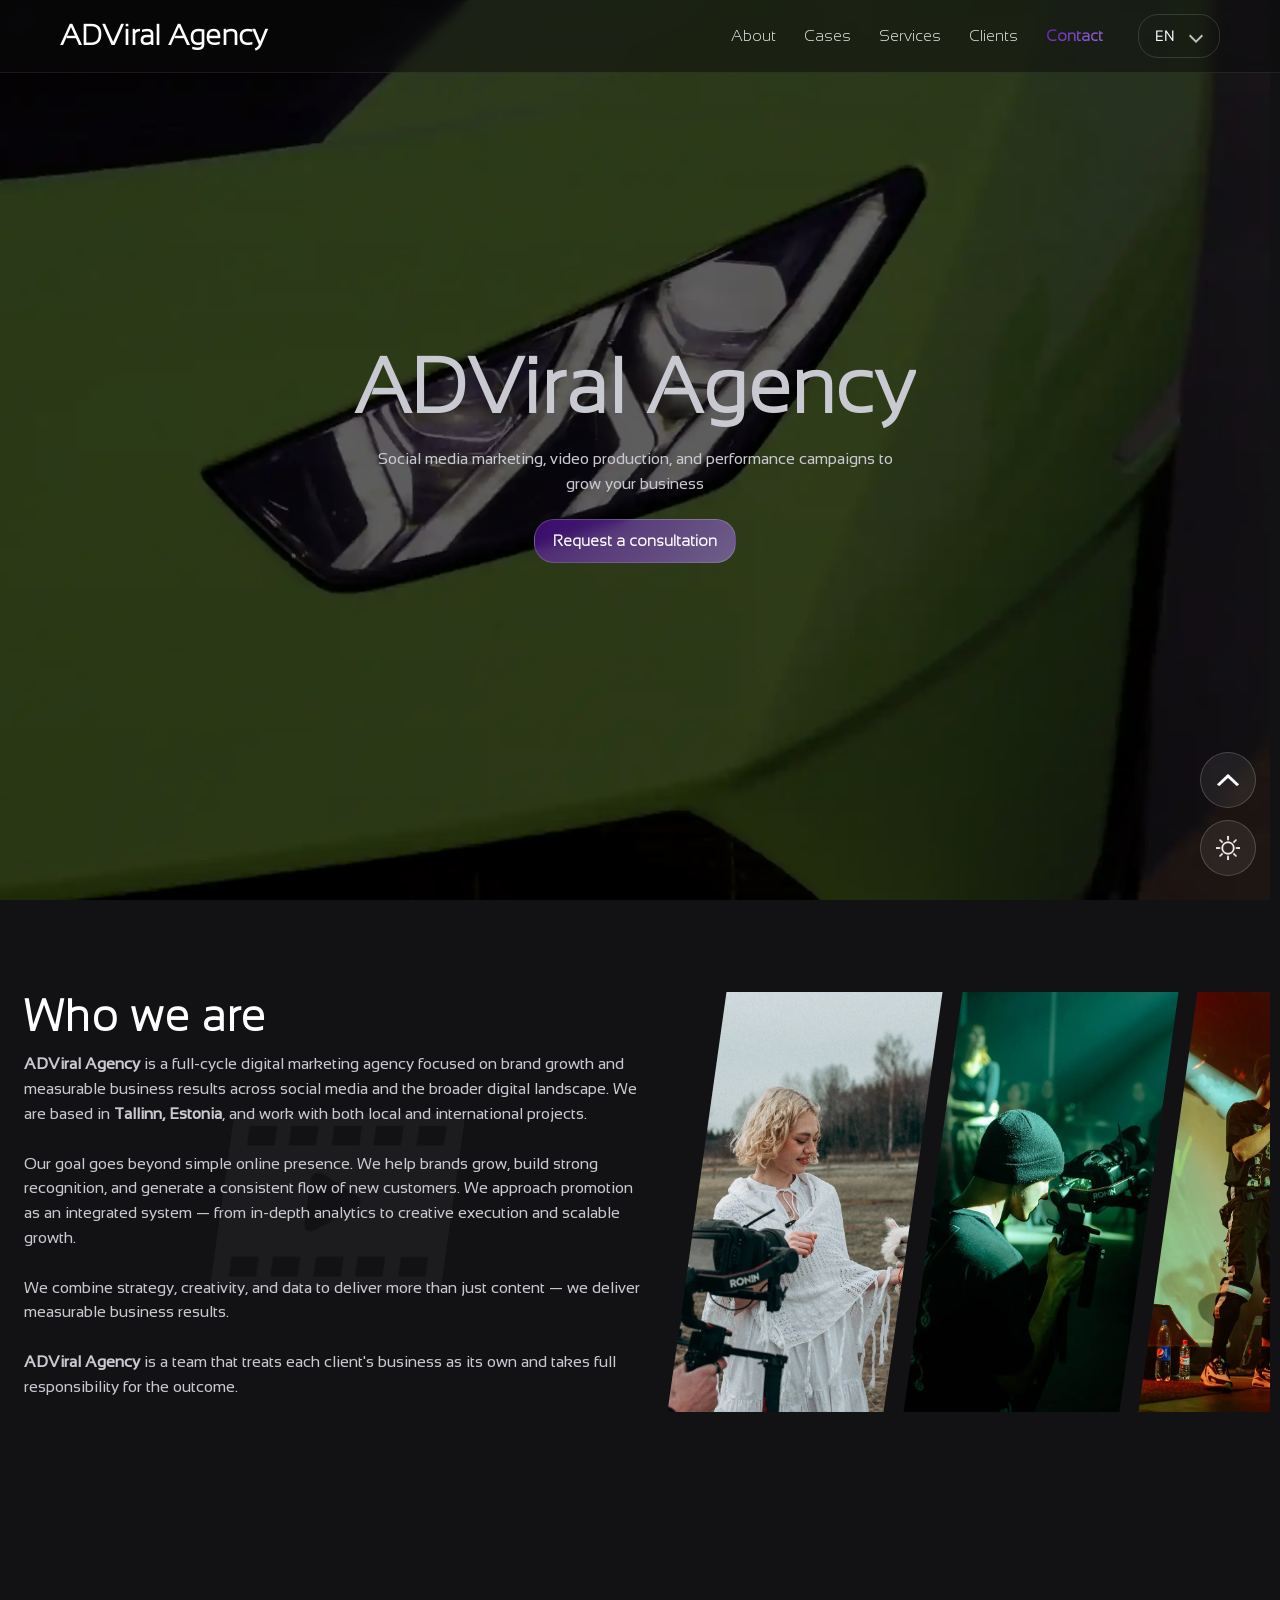
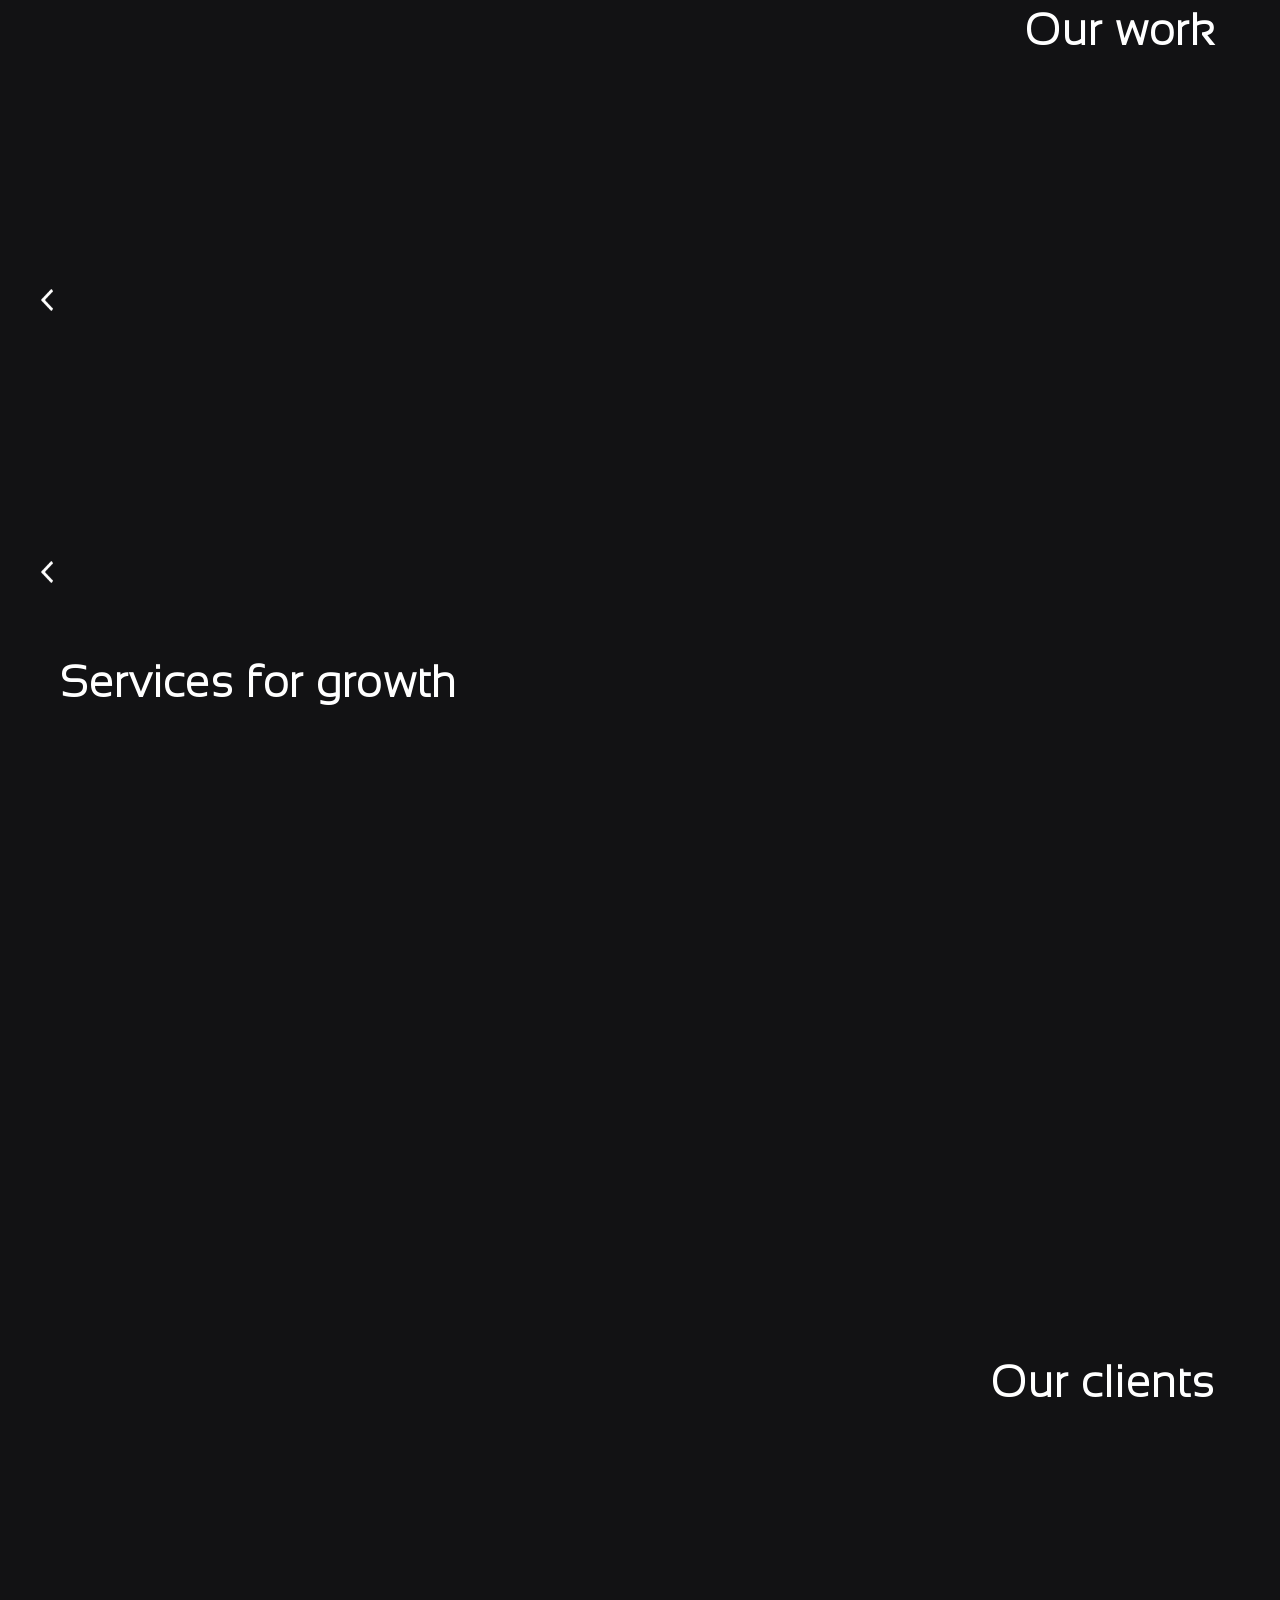
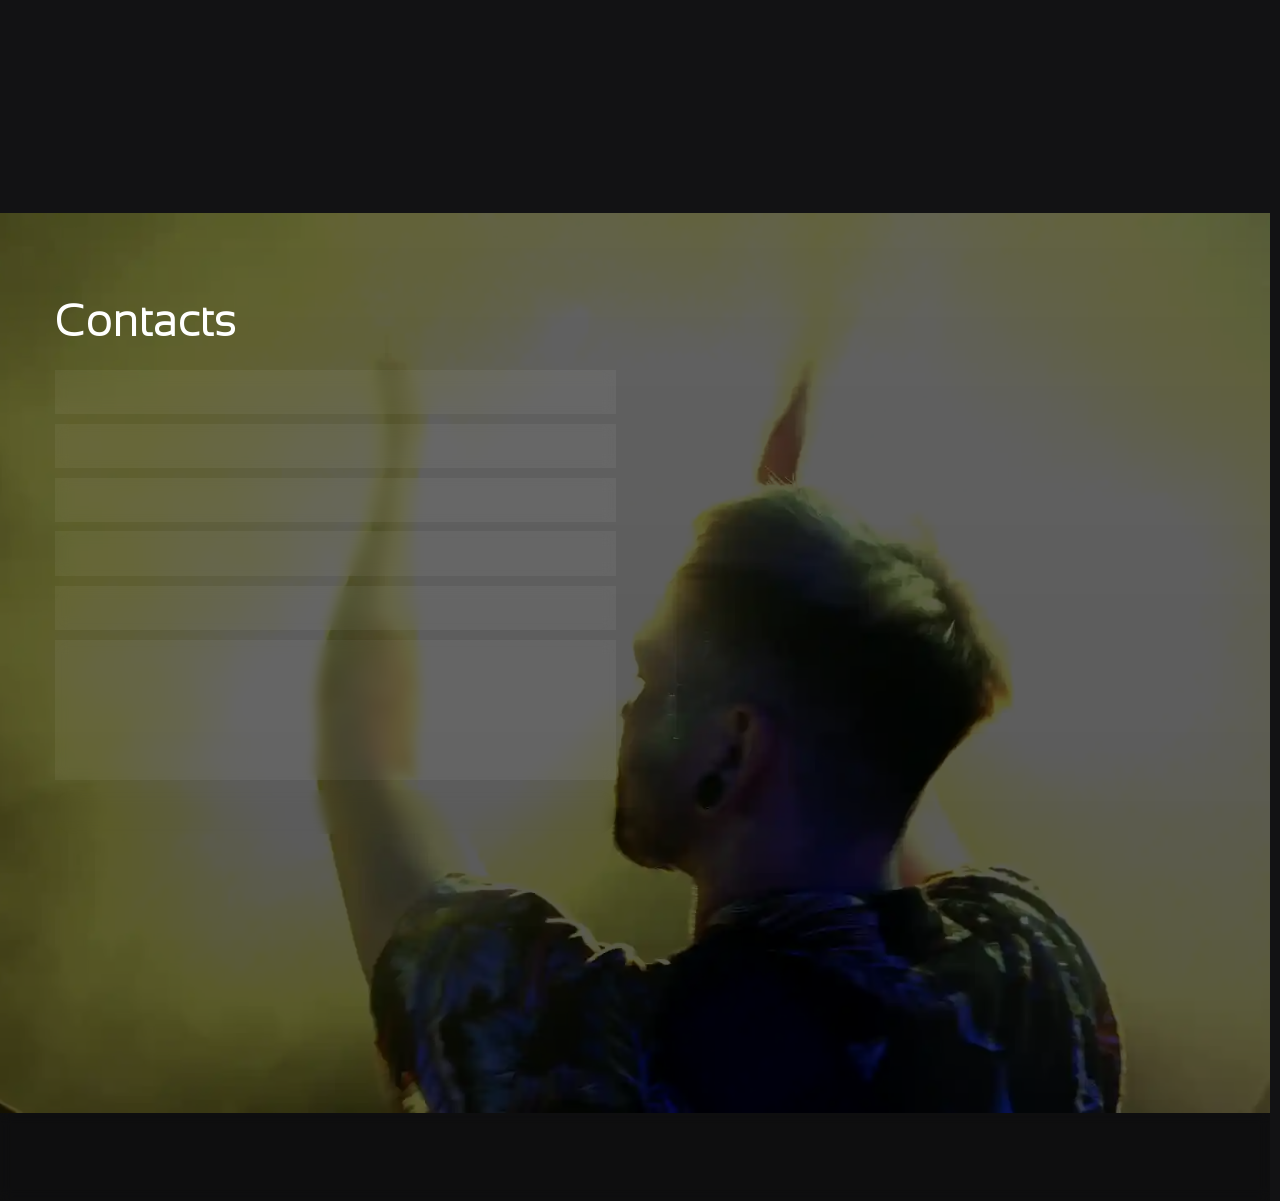
==== commit 9972316c: "ЧЕКПОИНТ !!! Обновил фав иконку" ====
--- a/index.html
+++ b/index.html
@@ -22,9 +22,9 @@
     <link rel="alternate" href="/" hreflang="x-default" />
     <meta name="keywords" content="digital marketing agency, social media marketing, SMM, video production, Reels, TikTok, YouTube Shorts, performance marketing, advertising campaigns" />
     <meta name="robots" content="index,follow" />
-    <!-- Favicon везде: ADViralAgency_Logo_1.0_BIG_AD с белым фоном -->
-    <link rel="icon" type="image/webp" href="/assets/images/icons/favicon-ad-white.webp" sizes="any" />
-    <link rel="apple-touch-icon" href="/assets/images/icons/favicon-ad-white.webp" sizes="512x512" />
+    <!-- Favicon: ADViralAgency_Logo_1.0_BIG_AD на прозрачном квадратном фоне -->
+    <link rel="icon" type="image/webp" href="/assets/images/icons/favicon-ad-transparent.webp" sizes="any" />
+    <link rel="apple-touch-icon" href="/assets/images/icons/favicon-ad-transparent.webp" sizes="512x512" />
     <!-- Open Graph for rich previews -->
     <meta property="og:type" content="website" />
   <meta property="og:url" content="https://adviral.agency/" />
--- a/styles.css
+++ b/styles.css
@@ -1 +1 @@
-.visually-hidden{position:absolute;width:1px;height:1px;padding:0;margin:-1px;overflow:hidden;clip:rect(0,0,0,0);white-space:nowrap;border:0}:root{--primary-font-family:"Sansation-Light";--secondary-font-family:"Sansation-Regular";--primary-font:var(--primary-font-family),sans-serif;--secondary-font:var(--secondary-font-family);--primary-font-url:url("./assets/fonts/Sansation-Light.ttf");--bg-page:#121214;--bg-1:#0a0a0b;--bg-2:#17171a;--text:#fff;--muted:#c9c9d1;--primary-1:#6a11cb;--primary-2:#b086f9;--selection-bg:var(--primary-1);--card:rgba(255,255,255,0.06);--card-border:rgba(255,255,255,0.12);--card-border-solid:#1f1f1f;--radius-sm:10px;--container:1160px;--gap:24px;--spacing:var(--gap);--z-hero:1;--z-overlay:2;--z-header:10;--z-arrows:5;--header-h:72px;--blur:6px;--arrow-hover-scale:1.2;--arrow-active-scale:.85;--fixed-btn-color:#fff;--fixed-btn-bg:rgba(255,255,255,.07);--fixed-btn-border:rgba(255,255,255,.18);--fixed-btn-shadow:none;--fixed-btn-hover-bg:rgba(255,255,255,.10);--fixed-btn-hover-border:rgba(255,255,255,.28);--action-right:calc(24px + env(safe-area-inset-right));--menu-toggle-size:56px;--menu-toggle-active-border:rgba(138,88,255,0.8);--menu-toggle-active-shadow:rgba(138,88,255,0.35);--scrollbar-width:0}@media(max-width:768px){:root{--gap:18px;--header-h:64px}}@media(max-width:600px){:root{--action-right:calc(16px + env(safe-area-inset-right));--menu-toggle-size:48px}}@media(max-width:480px){:root{--gap:14px}}[data-theme="light"]{--primary-1:#c2410c;--primary-2:#fb923c;--bg-page:#f5f5f7;--bg-1:#fff;--bg-2:#ebebed;--text:#1d1d1f;--muted:#6e6e73;--card:rgba(0,0,0,0.06);--card-border:rgba(0,0,0,0.12);--card-border-solid:#d2d2d7;--selection-bg:var(--primary-1);--fixed-btn-color:#1d1d1f;--fixed-btn-bg:rgba(255,255,255,.9);--fixed-btn-border:rgba(0,0,0,.12);--fixed-btn-shadow:none;--fixed-btn-hover-bg:rgba(255,255,255,1);--fixed-btn-hover-border:rgba(0,0,0,.2);--menu-toggle-active-border:rgba(251,146,60,0.8);--menu-toggle-active-shadow:rgba(251,146,60,0.35)}[data-theme="light"] ::selection{background-color:rgba(194,65,12,0.2);color:#1d1d1f}[data-theme="light"] ::-moz-selection{background-color:rgba(194,65,12,0.2);color:#1d1d1f}[data-theme="light"] .site-header{background:rgba(255,255,255,.85);border-bottom-color:rgba(0,0,0,.08)}[data-theme="light"] .header-nav a,[data-theme="light"] .menu-toggle,[data-theme="light"] .lang-switcher__toggle{color:#1d1d1f}[data-theme="light"] .header-nav a.active{color:#1d1d1f;font-weight:400}[data-theme="light"] .menu-toggle{border-color:rgba(0,0,0,.14)}[data-theme="light"] .menu-toggle__bar{background:#1d1d1f}[data-theme="light"].menu-open #menu-toggle{border-color:rgba(251,146,60,0.8);box-shadow:0 0 0 3px rgba(251,146,60,0.35)}[data-theme="dark"].menu-open #menu-toggle{border-color:rgba(138,88,255,0.8);box-shadow:0 0 0 3px rgba(138,88,255,0.35)}[data-theme="light"] .lang-switcher__toggle{border-color:rgba(0,0,0,.14);color:#1d1d1f}@media(hover:hover){[data-theme="light"] .lang-switcher__toggle:hover{border-color:rgba(0,0,0,.28);box-shadow:none}}[data-theme="light"] .btn-ghost{color:#1d1d1f;background-color:rgba(0,0,0,.06);border-color:rgba(0,0,0,.14)}[data-theme="light"] .btn-ghost:hover{background-color:rgba(0,0,0,.10);border-color:rgba(0,0,0,.22)}[data-theme="light"] .hero-overlay{background:linear-gradient(180deg,rgba(0,0,0,.45),rgba(0,0,0,.5))}[data-theme="light"] .hero-content h1,[data-theme="light"] .hero-content p,[data-theme="light"] .hero-content .muted{color:#fff}[data-theme="light"] p{color:#1d1d1f}[data-theme="light"] .hero .btn-primary{color:#fff}[data-theme="light"] .scroll-to-top span{filter:brightness(0) saturate(100%)}[data-theme="light"] #works .ig-arrow::before,[data-theme="light"] .modal-arrow::before,[data-theme="light"] .service-popup-arrow::before{filter:brightness(0) saturate(100%)}[data-theme="light"] .scroll-to-top.hover-tap-active{background-color:var(--fixed-btn-hover-bg);border-color:var(--fixed-btn-hover-border)}[data-theme="light"] .site-footer{background:#fff;border-top-color:rgba(0,0,0,.08);color:#1d1d1f}[data-theme="light"] .footer-left,[data-theme="light"] .footer-left .author-email-link,[data-theme="light"] .footer-author,[data-theme="light"] .footer-author-label,[data-theme="light"] .footer-center a,[data-theme="light"] .footer-right a,[data-theme="light"] .site-footer .footer-hours,[data-theme="light"] .site-footer .footer-email,[data-theme="light"] .site-footer .footer-social a{color:#1d1d1f}@media(hover:hover){[data-theme="light"] .footer-left .author-email-link:hover,[data-theme="light"] .footer-center a:hover,[data-theme="light"] .footer-right a:hover{color:#1d1d1f}}[data-theme="light"] .footer-right .social-icon{filter:brightness(0) saturate(100%);opacity:1}[data-theme="light"] .footer-right.social .social-icon.instagram,[data-theme="light"] .footer-right.social .social-icon.facebook,[data-theme="light"] .footer-right.social .social-icon.tiktok{filter:brightness(0) saturate(100%);opacity:1}[data-theme="light"] .footer-left .author-email-link.hover-tap-active,[data-theme="light"] .footer-center a.hover-tap-active,[data-theme="light"] .footer-right a.hover-tap-active,[data-theme="light"] .site-footer .footer-social a.hover-tap-active{color:#1d1d1f}[data-theme="light"] .lang-switcher__chevron{border-color:rgba(0,0,0,.5)}[data-theme="light"] .lang-switcher[data-open="true"] .lang-switcher__chevron{border-color:#1d1d1f}[data-theme="light"] .lang-switcher__menu{background:rgba(255,255,255,.95);border-color:rgba(0,0,0,.12);box-shadow:none}[data-theme="light"] .lang-switcher__option{color:#1d1d1f}[data-theme="light"] .lang-switcher__option:hover,[data-theme="light"] .lang-switcher__option.is-active{color:#1d1d1f}[data-theme="light"] #services .cards .card{background:rgba(0,0,0,0.05);border:1px solid transparent;-webkit-font-smoothing:subpixel-antialiased;transition:background .25s ease-in-out,transform .25s ease-in-out,box-shadow .25s ease-in-out,border-color .25s ease-in-out}[data-theme="light"] #services .cards .card.card-scale-on{transition:background .25s ease-in-out,transform .25s ease-in-out,box-shadow .25s ease-in-out}[data-theme="light"] #services .cards .card:hover,[data-theme="light"] #services .cards .card:focus-within,[data-theme="light"] #services .cards .card.icon-animating:not(.wave-active){background:#fff;border-color:var(--service-border-color,transparent)}[data-theme="light"] #services .cards .card.wave-active,[data-theme="light"] #services .cards .card.icon-animating.wave-active{background:rgba(0,0,0,0.05);border-color:transparent;box-shadow:none}[data-theme="light"] #services h2,[data-theme="light"] #services .section-sub{color:#1d1d1f}[data-theme="light"] #services .cards .card h3,[data-theme="light"] #services .cards .card p{color:#000;-webkit-font-smoothing:subpixel-antialiased}[data-theme="light"] #about h2,[data-theme="light"] #about .content p,[data-theme="light"] #about .text-scroll p{color:#1d1d1f}[data-theme="light"] #about .content::before{background-color:#d8d8dc;opacity:.28}[data-theme="light"] #contact .contact-content h2{color:#fff}[data-theme="light"] .services-dropdown-panel{background:rgba(28,28,32,0.45);-webkit-backdrop-filter:blur(10px);backdrop-filter:blur(10px);border:1px solid rgba(255,255,255,0.1);border-radius:20px;box-shadow:none;padding:10px}[data-theme="light"] .services-dropdown-panel .services-dropdown-option,[data-theme="light"] .services-dropdown-panel .services-dropdown-option>span{color:#fff}[data-theme="light"] .services-dropdown-option{border-radius:20px;border-bottom-color:rgba(255,255,255,0.06);padding:8px 10px}[data-theme="light"] .services-dropdown-option.selected{background:rgba(255,255,255,0.16);box-shadow:none}[data-theme="light"] .services-dropdown-option.selected:hover{background:rgba(255,255,255,0.2)}[data-theme="light"] .services-dropdown-panel .services-dropdown-option[data-value="analysis"]:hover,[data-theme="light"] .services-dropdown-panel .services-dropdown-option[data-value="analysis"].hover-tap-active{--option-hover-border:#6a11cb}[data-theme="light"] .services-dropdown-panel .services-dropdown-option[data-value="strategy"]:hover,[data-theme="light"] .services-dropdown-panel .services-dropdown-option[data-value="strategy"].hover-tap-active{--option-hover-border:#8b5cf6}[data-theme="light"] .services-dropdown-panel .services-dropdown-option[data-value="ads"]:hover,[data-theme="light"] .services-dropdown-panel .services-dropdown-option[data-value="ads"].hover-tap-active{--option-hover-border:#b086f9}[data-theme="light"] .services-dropdown-panel .services-dropdown-option[data-value="content"]:hover,[data-theme="light"] .services-dropdown-panel .services-dropdown-option[data-value="content"].hover-tap-active{--option-hover-border:#22c55e}[data-theme="light"] .services-dropdown-panel .services-dropdown-option[data-value="social"]:hover,[data-theme="light"] .services-dropdown-panel .services-dropdown-option[data-value="social"].hover-tap-active{--option-hover-border:#65d94f}[data-theme="light"] .services-dropdown-panel .services-dropdown-option[data-value="community"]:hover,[data-theme="light"] .services-dropdown-panel .services-dropdown-option[data-value="community"].hover-tap-active{--option-hover-border:#a3e635}[data-theme="light"] .services-dropdown-panel .services-dropdown-option[data-value="video"]:hover,[data-theme="light"] .services-dropdown-panel .services-dropdown-option[data-value="video"].hover-tap-active{--option-hover-border:#9e1a47}[data-theme="light"] .services-dropdown-panel .services-dropdown-option[data-value="design"]:hover,[data-theme="light"] .services-dropdown-panel .services-dropdown-option[data-value="design"].hover-tap-active{--option-hover-border:#dc2626}[data-theme="light"] .services-dropdown-panel .services-dropdown-option[data-value="web"]:hover,[data-theme="light"] .services-dropdown-panel .services-dropdown-option[data-value="web"].hover-tap-active{--option-hover-border:#fb923c}[data-theme="light"] .services-dropdown-panel .services-dropdown-option[data-value="analysis"] img{filter:brightness(0) saturate(100%) invert(30%) sepia(95%) saturate(2000%) hue-rotate(240deg) brightness(0.65) contrast(1.1)}[data-theme="light"] .services-dropdown-panel .services-dropdown-option[data-value="strategy"] img{filter:brightness(0) saturate(100%) invert(52%) sepia(90%) saturate(1800%) hue-rotate(250deg) brightness(0.75) contrast(1.05)}[data-theme="light"] .services-dropdown-panel .services-dropdown-option[data-value="ads"] img{filter:brightness(0) saturate(100%) invert(42%) sepia(95%) saturate(2000%) hue-rotate(250deg) brightness(0.68) contrast(1.1)}[data-theme="light"] .services-dropdown-panel .services-dropdown-option[data-value="content"] img{filter:brightness(0) saturate(100%) invert(60%) sepia(90%) saturate(2000%) hue-rotate(100deg) brightness(0.72) contrast(1.1)}[data-theme="light"] .services-dropdown-panel .services-dropdown-option[data-value="social"] img{filter:brightness(0) saturate(100%) invert(63%) sepia(93%) saturate(2000%) hue-rotate(72deg) brightness(0.82) contrast(1.08)}[data-theme="light"] .services-dropdown-panel .services-dropdown-option[data-value="community"] img{filter:brightness(0) saturate(100%) invert(65%) sepia(95%) saturate(2000%) hue-rotate(75deg) brightness(0.88) contrast(1.05)}[data-theme="light"] .services-dropdown-panel .services-dropdown-option[data-value="video"] img{filter:brightness(0) saturate(100%) invert(22%) sepia(95%) saturate(2000%) hue-rotate(328deg) brightness(0.75) contrast(1.1)}[data-theme="light"] .services-dropdown-panel .services-dropdown-option[data-value="design"] img{filter:brightness(0) saturate(100%) invert(25%) sepia(95%) saturate(2000%) hue-rotate(350deg) brightness(0.68) contrast(1.1)}[data-theme="light"] .services-dropdown-panel .services-dropdown-option[data-value="web"] img{filter:brightness(0) saturate(100%) invert(60%) sepia(95%) saturate(2000%) hue-rotate(-15deg) brightness(0.88) contrast(1.05)}@media(max-width:820px){[data-theme="light"] .header-nav{border-top-color:rgba(0,0,0,.08)}[data-theme="light"] .header-nav::before{background:rgba(255,255,255,.9);-webkit-backdrop-filter:blur(var(--blur));backdrop-filter:blur(var(--blur))}[data-theme="light"] .header-nav a{color:#1d1d1f}[data-theme="light"].menu-open body::before{background:transparent}[data-theme="light"] .services-dropdown-panel:not([hidden])::before{background:rgba(0,0,0,0.5)}}[data-theme="light"] .media::after{background:linear-gradient(180deg,transparent 60%,rgba(255,255,255,.35))}[data-theme="light"] .contact-overlay{background:linear-gradient(180deg,rgba(0,0,0,.45),rgba(0,0,0,.5))}[data-theme="light"] .service-popup-overlay{background:rgba(255,255,255,0.75)}[data-theme="light"] .service-popup-container{background:#fff;border-color:rgba(0,0,0,0.12);box-shadow:none}[data-theme="light"] .service-popup-close{background:rgba(255,255,255,0.95);border-color:rgba(0,0,0,0.2);color:#1d1d1f}[data-theme="light"] .service-popup-close:hover{background:#fff;border-color:rgba(0,0,0,0.35)}[data-theme="light"] .service-popup-title{color:#1d1d1f}[data-theme="light"] .service-popup-text-content{color:var(--muted)}[data-theme="light"] .service-popup-text-content p,[data-theme="light"] .service-popup-text-content li{color:var(--muted)}[data-theme="light"] .service-popup-inline-video{background:rgba(0,0,0,0.08)}[data-theme="light"] .service-popup-inline-video-placeholder{background:rgba(0,0,0,0.12)}[data-theme="light"] .service-popup-inline-video-play-icon{border-color:rgba(0,0,0,0.25);background:rgba(255,255,255,0.9);color:#1d1d1f}[data-theme="light"] .service-popup-inline-video-placeholder:hover .service-popup-inline-video-play-icon{background:#fff;border-color:rgba(0,0,0,0.35)}[data-theme="light"] .service-popup-inline-video-soon{color:rgba(0,0,0,0.6)}[data-theme="light"] .video-modal-overlay{background:rgba(255,255,255,0.65)}[data-theme="light"] .video-modal-content{box-shadow:none}[data-theme="light"] .video-modal-close{background:rgba(255,255,255,0.95);border-color:rgba(0,0,0,0.2);color:#1d1d1f}[data-theme="light"] .video-modal-close:hover{background:#fff;border-color:rgba(0,0,0,0.35)}[data-theme="light"] .service-popup-container[data-service-type]{box-shadow:none}[data-theme="light"] .email-copy-notification{box-shadow:none}[data-theme="light"] section#contact textarea:focus{box-shadow:0 0 0 2px rgba(251,146,60,0.3)}[data-theme="light"] section#contact input:focus,[data-theme="light"] section#contact textarea:focus{border-color:rgba(251,146,60,0.8);box-shadow:0 0 0 2px rgba(251,146,60,0.3)}[data-theme="light"] .services-dropdown-trigger:focus-visible{border-color:rgba(251,146,60,0.8);box-shadow:0 0 0 2px rgba(251,146,60,0.3)}[data-theme="light"] .services-dropdown-trigger[aria-expanded="true"]{border-color:rgba(251,146,60,0.8)}[data-theme="light"] .services-dropdown-option[data-value="analysis"]:hover,[data-theme="light"] .services-dropdown-option[data-value="analysis"].hover-tap-active{--option-hover-border:#c2410c}[data-theme="light"] .services-dropdown-option[data-value="strategy"]:hover,[data-theme="light"] .services-dropdown-option[data-value="strategy"].hover-tap-active{--option-hover-border:#ea580c}[data-theme="light"] .services-dropdown-option[data-value="ads"]:hover,[data-theme="light"] .services-dropdown-option[data-value="ads"].hover-tap-active{--option-hover-border:#fb923c}[data-theme="light"] .services-dropdown-option[data-value="analysis"] img{filter:brightness(0) saturate(100%) invert(28%) sepia(95%) saturate(2000%) hue-rotate(20deg) brightness(0.9) contrast(1.1)}[data-theme="light"] .services-dropdown-option[data-value="strategy"] img{filter:brightness(0) saturate(100%) invert(38%) sepia(95%) saturate(1800%) hue-rotate(25deg) brightness(0.9) contrast(1.05)}[data-theme="light"] .services-dropdown-option[data-value="ads"] img{filter:brightness(0) saturate(100%) invert(55%) sepia(90%) saturate(1500%) hue-rotate(25deg) brightness(0.95) contrast(1.05)}[data-theme="light"] .pkg.hover-tap-active .pkg-body,[data-theme="light"] .pkg input:checked+.pkg-body.hover-tap-active{box-shadow:0 0 20px rgba(251,146,60,0.5)}[data-theme="light"] .pkg .pkg-body:hover,[data-theme="light"] .pkg input:checked+.pkg-body:hover{box-shadow:0 0 20px rgba(251,146,60,0.5)}@media(hover:hover){[data-theme="light"] .video-modal-content .plyr__control--overlaid:hover,[data-theme="light"] .video-modal-content .plyr__control--overlaid:active,[data-theme="light"] .video-modal-content .plyr__control--overlaid:focus-visible,[data-theme="light"] .AdviralPlayer .plyr__control--overlaid:hover,[data-theme="light"] .AdviralPlayer .plyr__control--overlaid:active,[data-theme="light"] .AdviralPlayer .plyr__control--overlaid:focus-visible{background:rgba(139,92,246,0.2) !important;border-color:rgba(139,92,246,0.4) !important}}[data-theme="light"] .video-modal-content .plyr__control:hover,[data-theme="light"] .AdviralPlayer .plyr__control:hover{background:rgba(139,92,246,0.2) !important}[data-theme="light"] .video-modal-content .plyr__progress input[type=range]::-moz-range-thumb,[data-theme="light"] .AdviralPlayer .plyr__progress input[type=range]::-moz-range-thumb{background:#8b5cf6 !important}[data-theme="light"] .video-modal-content .plyr__progress input[type=range]::-webkit-slider-thumb,[data-theme="light"] .AdviralPlayer .plyr__progress input[type=range]::-webkit-slider-thumb{background:#8b5cf6 !important}[data-theme="light"] .video-modal-content .plyr__progress input[type=range],[data-theme="light"] .AdviralPlayer .plyr__progress input[type=range]{color:#8b5cf6 !important}[data-theme="light"] .video-modal-content .plyr__progress input[type=range]::-webkit-slider-runnable-track,[data-theme="light"] .AdviralPlayer .plyr__progress input[type=range]::-webkit-slider-runnable-track{background:linear-gradient(to right,#8b5cf6 0,#8b5cf6 var(--value,0),rgba(255,255,255,0.2) var(--value,0),rgba(255,255,255,0.2) 100%) !important}[data-theme="light"] .video-modal-content .plyr__progress input[type=range]::-moz-range-progress,[data-theme="light"] .AdviralPlayer .plyr__progress input[type=range]::-moz-range-progress{background:#8b5cf6 !important}[data-theme="light"] .video-modal-content .plyr__volume input[type=range],[data-theme="light"] .AdviralPlayer .plyr__volume input[type=range]{color:#8b5cf6 !important}[data-theme="light"] .video-modal-content .plyr__volume input[type=range]::-webkit-slider-runnable-track,[data-theme="light"] .AdviralPlayer .plyr__volume input[type=range]::-webkit-slider-runnable-track{background:linear-gradient(to right,#8b5cf6 0,#8b5cf6 var(--value,0),rgba(255,255,255,0.2) var(--value,0),rgba(255,255,255,0.2) 100%) !important}[data-theme="light"] .video-modal-content .plyr__volume input[type=range]::-moz-range-progress,[data-theme="light"] .AdviralPlayer .plyr__volume input[type=range]::-moz-range-progress{background:#8b5cf6 !important}[data-theme="light"] .video-modal-content .plyr__volume input[type=range]::-webkit-slider-thumb,[data-theme="light"] .AdviralPlayer .plyr__volume input[type=range]::-webkit-slider-thumb{background:#8b5cf6 !important}[data-theme="light"] .video-modal-content .plyr__volume input[type=range]::-moz-range-thumb,[data-theme="light"] .AdviralPlayer .plyr__volume input[type=range]::-moz-range-thumb{background:#8b5cf6 !important}[data-theme="light"] .video-modal-content .plyr__control[aria-expanded="true"],[data-theme="light"] .AdviralPlayer .plyr__control[aria-expanded="true"]{color:#fff !important}[data-theme="light"] .video-modal-content .plyr__menu__container .plyr__control[role="menuitemradio"][aria-checked="true"],[data-theme="light"] .AdviralPlayer .plyr__menu__container .plyr__control[role="menuitemradio"][aria-checked="true"]{color:var(--primary-1) !important}[data-theme="light"] .btn-primary:hover{background:linear-gradient(135deg,#c2410c,#fb923c)}[data-theme="light"] .btn-primary:focus-visible{box-shadow:0 0 0 3px rgba(251,146,60,0.32),0 8px 24px rgba(251,146,60,0.35)}[data-theme="light"] .hero .btn-primary{background:linear-gradient(135deg,rgba(194,65,12,0.5),rgba(251,146,60,0.5))}[data-theme="light"] .hero .btn-primary:hover{background:linear-gradient(135deg,rgba(234,88,12,0.5),rgba(251,146,60,0.5))}[data-theme="light"] .hero .btn-primary:focus-visible{box-shadow:0 0 0 3px rgba(251,146,60,0.25)}[data-theme="light"] .contact-form .btn.full.btn-primary,[data-theme="light"] .contact-form .btn-primary.full{background:linear-gradient(135deg,rgba(194,65,12,0.5),rgba(251,146,60,0.5))}[data-theme="light"] .contact-form .btn.full.btn-primary:hover,[data-theme="light"] .contact-form .btn-primary.full:hover{background:linear-gradient(135deg,rgba(234,88,12,0.5),rgba(251,146,60,0.5))}[data-theme="light"] .contact-form .btn.full.btn-primary:focus-visible,[data-theme="light"] .contact-form .btn-primary.full:focus-visible{box-shadow:0 0 0 3px rgba(251,146,60,0.25),0 8px 24px rgba(251,146,60,0.28)}[data-theme="light"] section#contact input[type="text"]:focus,[data-theme="light"] section#contact input[type="email"]:focus,[data-theme="light"] section#contact textarea:focus{background:rgba(255,255,255,0.98)}[data-theme="light"] section#contact input,[data-theme="light"] section#contact textarea{color:rgba(255,255,255,0.9)}[data-theme="light"] section#contact input:focus,[data-theme="light"] section#contact textarea:focus{color:#1d1d1f}[data-theme="light"] section#contact .services-dropdown-placeholder{color:rgba(255,255,255,0.55)}[data-theme="light"] section#contact input::placeholder,[data-theme="light"] section#contact textarea::placeholder{color:rgba(255,255,255,0.55)}[data-theme="light"] .btn-primary.hover-tap-active{background:linear-gradient(135deg,#c2410c,#fb923c)}[data-theme="light"] .header-nav a[href="#contact"].btn-primary.hover-tap-active{background:linear-gradient(135deg,#c2410c,#fb923c)}@media(hover:hover){[data-theme="light"] .header-nav a[href="#contact"].btn:hover,[data-theme="light"] .header-nav a[href="#contact"].btn-primary:hover{background:linear-gradient(135deg,#ea580c,#fb923c);-webkit-background-clip:text;background-clip:text;border:0}}[data-theme="light"] .header-nav a[href="#contact"].btn:focus-visible,[data-theme="light"] .header-nav a[href="#contact"].btn-primary:focus-visible{box-shadow:0 0 0 3px rgba(251,146,60,0.25)}[data-theme="light"] .hero .btn-primary.hover-tap-active{background:linear-gradient(135deg,rgba(194,65,12,0.5),rgba(251,146,60,0.5))}[data-theme="light"] .contact-form .btn.full.btn-primary.hover-tap-active,[data-theme="light"] .contact-form .btn-primary.full.hover-tap-active{background:linear-gradient(135deg,rgba(194,65,12,0.5),rgba(251,146,60,0.5))}[data-theme="light"] #works .ig-item:hover,[data-theme="light"] #works .ig-item.hover-tap-active{box-shadow:none}@media(min-width:1600px){:root{--container:1360px;--gap:32px;--header-h:84px}body{font-size:18px}h1{font-size:clamp(56px,4.5vw,96px)}h2{font-size:clamp(40px,3.6vw,72px)}h3{font-size:clamp(24px,2.4vw,36px)}.logo{font-size:2.6rem}.btn{height:52px;padding:0 26px;font-size:17px}.header-nav a{height:52px;font-size:17px}.lang-switcher__toggle{height:44px;padding:0 52px 0 20px;font-size:14px}.hero .cta-row{gap:18px}.cards{gap:22px}.card{padding:26px}.packages{gap:18px}.pkg-body{padding:22px}}@font-face{font-family:"Sansation-Light";src:url("./assets/fonts/Sansation-Light.woff2") format("woff2"),url("./assets/fonts/Sansation-Light.ttf") format("truetype");font-weight:300;font-style:normal;font-display:swap}@font-face{font-family:"Sansation-Regular";src:url("./assets/fonts/Sansation-Regular.woff2") format("woff2"),url("./assets/fonts/Sansation-Regular.ttf") format("truetype");font-weight:normal;font-style:normal;font-display:swap}*,*::before,*::after{box-sizing:border-box}html{overflow-x:hidden;scroll-behavior:smooth;background:var(--bg-page);scrollbar-gutter:stable}body{margin:0;color:var(--text);font:400 16px/1.55 var(--secondary-font);overflow-x:hidden;width:100%;scroll-snap-type:none;padding-top:0;padding-bottom:0}::selection{background-color:#c9c9d1;color:#000}::-moz-selection{background-color:#c9c9d1;color:#000}@media(min-width:1200px){body{scroll-snap-type:y proximity}.section{scroll-snap-align:start}#services{scroll-snap-stop:always}}a{color:inherit;text-decoration:none}img,video{max-width:100%;display:block}.container{width:100%;max-width:calc(var(--container) + 2 * var(--gap));margin:0 auto;padding:0 var(--gap)}@media(max-width:600px){.container{padding:0 16px}}h1,h2,h3{font-family:var(--primary-font);letter-spacing:.03em;margin:0 0 12px;line-height:1.1}h1{font-size:clamp(38px,6vw,72px)}h2{font-size:clamp(28px,4vw,44px)}h3{font-size:clamp(18px,2.2vw,22px)}p{color:var(--muted);margin:0 0 12px}.btn{-webkit-appearance:none;appearance:none;position:relative;display:inline-flex;align-items:center;justify-content:center;height:44px;padding:0 18px;border-radius:20px;line-height:1;font-weight:600;white-space:nowrap;cursor:pointer;border:0;outline:0;background:0;overflow:hidden;transition:transform .2s ease,box-shadow .3s ease,opacity .2s ease,background-color .2s ease;-webkit-tap-highlight-color:transparent;backface-visibility:hidden;transform:translateZ(0);-webkit-font-smoothing:antialiased;background-clip:padding-box}.btn-primary{color:#fff;background:linear-gradient(135deg,var(--primary-1),var(--primary-2));box-shadow:none;transition:background .2s}@media(hover:hover){.btn-primary:hover{background:linear-gradient(135deg,#7a21db,#c096f9)}}.btn-primary:focus-visible{box-shadow:0 0 0 3px rgba(138,88,255,.32),0 8px 24px rgba(138,88,255,.35)}.btn-ghost{color:#fff;background-color:rgba(255,255,255,.07);border:1px solid rgba(255,255,255,.18);-webkit-backdrop-filter:blur(var(--blur));backdrop-filter:blur(var(--blur))}@media(hover:hover){.btn-ghost:hover{background-color:rgba(255,255,255,.10);border-color:rgba(255,255,255,.28)}}.btn-ghost:focus-visible{box-shadow:0 0 0 3px rgba(138,88,255,.25)}.header-nav a.btn{height:44px;padding:0 18px}.site-header{position:fixed;top:0;left:0;right:0;z-index:var(--z-header);background:rgba(10,10,11,.5);-webkit-backdrop-filter:blur(var(--blur));backdrop-filter:blur(var(--blur));border-bottom:1px solid rgba(255,255,255,.08);font-family:var(--primary-font);transition:transform .24s ease}.site-header.header--hidden{transform:translateY(-100%)}.header-inner{height:var(--header-h);display:flex;align-items:center;justify-content:space-between;gap:16px}.logo{font-family:var(--primary-font);font-size:1.8rem;font-weight:700;display:flex;align-items:center;height:100%;margin-top:-2px}.header-nav{display:flex;align-items:center;gap:18px}.header-nav a{display:inline-flex;align-items:center;height:44px;margin:0 5px}.header-nav a,.header-nav .btn{line-height:1}.header-nav a{align-items:center}.header-nav a{opacity:.9}@media(hover:hover){.header-nav a:hover{opacity:1}}.header-nav a:not(.btn){position:relative}.header-nav a:not(.btn)::after{content:'';position:absolute;left:0;bottom:8px;width:100%;height:1px;background:currentColor;transform:scaleX(0);transform-origin:left;transition:transform .25s ease}@media(hover:hover){.header-nav a:not(.btn):hover::after{transform:scaleX(1)}}.header-nav a.active{color:white;transition:color .3s ease}.menu-toggle{display:none;width:var(--menu-toggle-size);height:var(--menu-toggle-size);border-radius:50%;border:1px solid rgba(255,255,255,.14);background:transparent;color:#fff;align-items:center;justify-content:center;gap:5px;flex-direction:column;cursor:pointer;-webkit-tap-highlight-color:transparent}.menu-toggle__bar{display:block;width:20px;height:2px;background:#fff;border-radius:20px;transition:transform .22s ease,opacity .22s ease}.menu-open #menu-toggle{border-color:var(--menu-toggle-active-border);background:transparent;box-shadow:0 0 0 3px var(--menu-toggle-active-shadow);right:calc(var(--action-right) + var(--scrollbar-width))}.header-nav a[href="#contact"].btn,.header-nav a[href="#contact"].btn-primary{color:transparent;background:linear-gradient(135deg,var(--primary-1),var(--primary-2));-webkit-background-clip:text;background-clip:text;border:0;-webkit-backdrop-filter:none;backdrop-filter:none;padding:0;font-weight:900}@media(hover:hover){.header-nav a[href="#contact"].btn:hover,.header-nav a[href="#contact"].btn-primary:hover{background:linear-gradient(135deg,#7a21db,#c096f9);-webkit-background-clip:text;background-clip:text;border:0}}.header-nav a[href="#contact"].btn:focus-visible,.header-nav a[href="#contact"].btn-primary:focus-visible{box-shadow:0 0 0 3px rgba(138,88,255,.25)}.lang-switcher{position:relative;display:inline-flex;align-items:center;margin-left:12px;min-width:0}.lang-switcher__toggle{-webkit-appearance:none;appearance:none;height:44px;padding:0 44px 0 16px;border-radius:20px;border:1px solid rgba(255,255,255,.14);background:transparent;color:#f5f6ff;font-weight:600;font-size:13px;letter-spacing:.08em;text-transform:uppercase;cursor:pointer;outline:0;display:inline-flex;align-items:center;gap:10px;line-height:1;box-shadow:none;transition:border-color .25s ease,box-shadow .25s ease,transform .25s ease;position:relative;font-family:var(--primary-font);-webkit-tap-highlight-color:transparent}@media(hover:hover){.lang-switcher__toggle:hover{border-color:rgba(255,255,255,.26);box-shadow:none}}.lang-switcher__toggle:focus-visible{border-color:rgba(176,134,249,.65);box-shadow:0 0 0 3px rgba(138,88,255,.32)}.lang-switcher[data-open="true"] .lang-switcher__toggle{border-color:rgba(176,134,249,.58);box-shadow:none}.lang-switcher__value{pointer-events:none}.lang-switcher__chevron{position:absolute;right:18px;top:50%;width:10px;height:10px;border-right:2px solid rgba(255,255,255,.72);border-bottom:2px solid rgba(255,255,255,.72);transform:translateY(-50%) rotate(45deg);transition:transform .22s ease,border-color .22s ease;pointer-events:none}.lang-switcher[data-open="true"] .lang-switcher__chevron{transform:translateY(-50%) rotate(-135deg);border-color:#fff}.lang-switcher__menu{position:absolute;right:0;top:calc(100% + 10px);width:100%;min-width:100%;padding:8px;border-radius:20px;border:1px solid rgba(255,255,255,.12);background:rgba(24,24,28,.92);-webkit-backdrop-filter:blur(var(--blur));backdrop-filter:blur(var(--blur));box-shadow:none;list-style:none;margin:0;display:flex;flex-direction:column;gap:6px;opacity:0;transform:translateY(-6px);pointer-events:none;transition:opacity .22s ease,transform .22s ease;z-index:32;will-change:opacity,transform}.lang-switcher[data-open="true"] .lang-switcher__menu{opacity:1;transform:translateY(0);pointer-events:auto}.lang-switcher__option{padding:10px 12px;border-radius:20px;font-size:13px;font-weight:600;letter-spacing:.08em;text-transform:uppercase;color:rgba(240,241,255,.92);cursor:pointer;transition:background .22s ease,color .22s ease,transform .22s ease;outline:0}@media(hover:hover){.lang-switcher__option:hover{background:transparent;color:#fff;transform:translateX(-2px)}}.lang-switcher__option:focus-visible{background:transparent;color:#fff;box-shadow:0 0 0 2px rgba(176,134,249,.45)}.lang-switcher__option.is-active{background:transparent;color:#fff;box-shadow:none}@media(max-width:820px){.header-inner{flex-wrap:nowrap;justify-content:space-between;gap:12px}.header-nav{position:fixed;inset:var(--header-h) 0 auto 0;height:calc(100vh - var(--header-h));background:transparent;border-top:1px solid rgba(255,255,255,.08);display:grid;grid-auto-rows:min-content;align-content:start;gap:8px;padding:var(--gap);padding-right:calc(var(--gap) + env(safe-area-inset-right));padding-left:calc(var(--gap) + env(safe-area-inset-left));transform:translateY(-8px);opacity:0;pointer-events:none;transition:transform .22s ease,opacity .22s ease;overflow:hidden}.header-nav::before{content:"";position:absolute;inset:0;z-index:-1;background:rgba(10,10,11,.5);-webkit-backdrop-filter:blur(var(--blur));backdrop-filter:blur(var(--blur))}.menu-open .header-nav{transform:translateY(0);opacity:1;pointer-events:auto}.header-nav a{display:flex;justify-content:center;height:48px;font-size:16px;background:transparent;border:0;border-radius:20px;margin:0}.header-nav a.btn{height:52px}.lang-switcher{position:relative;right:auto;top:auto;z-index:auto;order:0;width:auto;margin-top:16px;display:inline-flex;justify-content:center;padding:0;justify-self:center}.lang-switcher__toggle{width:auto;max-width:none;justify-content:center}.lang-switcher__menu{left:50%;right:auto;transform:translate(-50%,-6px)}.lang-switcher[data-open="true"] .lang-switcher__menu{transform:translate(-50%,0)}.menu-toggle{display:inline-flex;position:fixed;right:var(--action-right);top:calc((var(--header-h) - var(--menu-toggle-size)) / 2);z-index:12}.lang-switcher{margin-right:0}}@media(max-width:520px){.logo{font-size:1.4rem}}section[id]{scroll-margin-top:var(--header-h)}.hero{position:relative;min-height:100vh;display:grid;place-items:center;overflow:hidden;scroll-snap-align:start}@media(max-width:768px){.hero{min-height:100vh}.hero-content{padding:56px 0 72px}.hero .cta-row{justify-content:center}}.hero-media{position:absolute;inset:0;background:center / cover no-repeat;background-image:url("https://images.unsplash.com/photo-1515378791036-0648a3ef77b2?q=80&w=2070&auto=format&fit=crop");filter:saturate(0.8) contrast(1.05) brightness(.6);z-index:0;transform:scale(1.03)}.hero-overlay{position:absolute;inset:0;background:linear-gradient(180deg,rgba(0,0,0,.45),rgba(0,0,0,.5));z-index:1;will-change:opacity,transform}.hero-content{position:relative;z-index:2;text-align:center;padding:72px 0}.hero-content h1{position:relative;display:inline-block;color:transparent;line-height:1.28;background-image:radial-gradient(100rem 100rem at var(--x,50%) var(--y,50%),rgb(255 255 255 / calc(var(--spot-o, 0) * 0.60)) 0,rgb(255 255 255 / calc(var(--spot-o, 0) * 0.60)) 28%,rgb(255 255 255 / calc(var(--spot-o, 0) * 0.28)) 41%,rgb(255 255 255 / 0) 54%,rgb(255 255 255 / 0) 100%),linear-gradient(var(--muted),var(--muted));-webkit-background-clip:text;background-clip:text;transition:background-image .2s ease}.hero .cta-row{margin-top:22px;display:inline-flex;gap:12px;flex-wrap:wrap}.hero .btn-primary{background:linear-gradient(135deg,rgba(107,17,203,0.5),rgba(176,134,249,0.5));border:1px solid rgba(255,255,255,.18);-webkit-backdrop-filter:blur(var(--blur));backdrop-filter:blur(var(--blur));box-shadow:none}@media(hover:hover){.hero .btn-primary:hover{background:linear-gradient(135deg,rgba(123,33,219,0.5),rgba(191,150,249,0.5));border-color:rgba(255,255,255,.28);box-shadow:none}}.hero .btn-primary:focus-visible{box-shadow:0 0 0 3px rgba(138,88,255,.25)}.contact-form .btn.full.btn-primary,.contact-form .btn-primary.full{color:#fff;background:linear-gradient(135deg,rgba(107,17,203,0.5),rgba(176,134,249,0.5));border:1px solid rgba(255,255,255,.18);-webkit-backdrop-filter:blur(var(--blur));backdrop-filter:blur(var(--blur));box-shadow:none}@media(hover:hover){.contact-form .btn.full.btn-primary:hover,.contact-form .btn-primary.full:hover{background:linear-gradient(135deg,rgba(123,33,219,0.5),rgba(191,150,249,0.5));border-color:rgba(255,255,255,.28)}}.contact-form .btn.full.btn-primary:focus-visible,.contact-form .btn-primary.full:focus-visible{box-shadow:0 0 0 3px rgba(138,88,255,.25),0 8px 24px rgba(138,88,255,.28)}.hero-video{position:absolute;inset:0;width:100%;height:100%;object-fit:cover;z-index:0;filter:saturate(0.9) contrast(1.05) brightness(.7);will-change:transform}.section{position:relative;padding:calc(var(--header-h) + 20px) 0 clamp(64px,8vw,120px);scroll-snap-align:none;overflow-x:visible}@media(max-width:768px){.section{padding:calc(var(--header-h) + 16px) 0 clamp(40px,6vw,64px)}}@media(max-width:600px){.section{padding:calc(var(--header-h) + 12px) 0 clamp(32px,5vw,48px)}}#services .container{max-width:calc(var(--container) + 2 * var(--gap));padding-left:2.25%;padding-right:2.25%}#services.section{padding-top:calc(var(--header-h) + 12px);padding-bottom:clamp(24px,4vw,48px);margin-bottom:clamp(32px,6vw,64px)}#services h2,#services .section-sub{text-align:left}#partners h2,#partners .section-sub{text-align:right}#partners .container{min-height:0}#partners.section{padding-top:calc(var(--header-h) + 20px)}@media(min-width:769px) and (max-width:1024px){#works.section{padding-bottom:clamp(16px,2.5vw,28px)}#services.section{padding-bottom:clamp(48px,6vw,72px)}}@media(min-width:1025px){#services.section{padding-top:calc(var(--header-h) + clamp(80px, 10vw, 160px));padding-bottom:clamp(48px,5vw,64px)}}@media(min-width:2560px){#services.section{padding-top:calc(var(--header-h) + clamp(160px, 12vw, 240px))}}#services .card h3,#services .card p{text-align:left}#works h2,#works .section-sub{text-align:right}.reveal{opacity:0;transform:translateY(20px);transition:opacity .75s cubic-bezier(0.22,1,0.36,1),transform .75s cubic-bezier(0.22,1,0.36,1)}.reveal.reveal-left{transform:translateX(-40px)}.reveal.reveal-right{transform:translateX(40px)}.reveal.in-view,.reveal.visible,.reveal.show,.reveal.active{opacity:1;transform:none}.grid-2{display:grid;grid-template-columns:1.1fr 1fr;gap:clamp(20px,4vw,48px);align-items:start}@media(max-width:900px){.grid-2{grid-template-columns:1fr}}#about .container{max-width:none;width:auto;padding:0 var(--gap)}#about .grid-2{grid-template-columns:625px 687px;gap:48px;max-width:none;width:fit-content}#about .media-tilted-group{width:687px;height:420px;flex-shrink:0;min-width:687px;max-width:687px}#about .content{width:625px;height:420px;flex-shrink:0;overflow:visible;min-width:625px;max-width:625px;display:flex;flex-direction:column;position:relative}#about .content::before{content:'';position:absolute;left:50%;top:50%;transform:translate(-50%,-50%) skew(-8deg,0);width:min(280px,55%);height:min(280px,55%);background-color:#3d3d3d;-webkit-mask-image:url("./assets/images/icons/Icon_Filming.webp");-webkit-mask-size:contain;-webkit-mask-position:center;-webkit-mask-repeat:no-repeat;mask-image:url("./assets/images/icons/Icon_Filming.webp");mask-size:contain;mask-position:center;mask-repeat:no-repeat;pointer-events:none;z-index:0;opacity:.25}#about .content h2,#about .content .text-scroll{position:relative;z-index:1}#about .content h2,#about .content .text-scroll,#about .content .text-scroll p{text-align:left}#about .content h2{margin-top:0;margin-bottom:12px}#about .text-scroll{flex:1;overflow-y:auto;overflow-x:hidden;padding-right:8px}#about .media-wrapper{display:contents}@media(max-width:1024px){#about{overflow-x:visible}#about .container{max-width:100%;width:100%;padding:0}#about .grid-2{display:flex;flex-direction:column;gap:16px;width:100%;align-items:stretch}#about .media-wrapper{display:flex;justify-content:center;align-items:center;width:100%;overflow:hidden;padding:0 calc(var(--gap) + 12px);height:370px;margin-top:4px;margin-bottom:-12px}#about .media-tilted-group{width:687px;height:420px;flex-shrink:0;transform-origin:center center;transform:scale(0.88)}#about .content{width:100%;max-width:100%;min-width:0;height:auto;min-height:0;flex-shrink:1;padding:0 var(--gap)}#about .text-scroll{max-height:none;overflow-y:visible;padding-right:0}}@media(max-width:768px){#about .media-wrapper{height:311px}#about .media-tilted-group{transform:scale(0.74)}}@media(max-width:600px){#about .media-wrapper{height:260px}#about .media-tilted-group{transform:scale(0.62)}}@media(max-width:480px){#about .media-wrapper{height:218px}#about .media-tilted-group{transform:scale(0.52)}}@media(max-width:380px){#about .media-wrapper{height:193px}#about .media-tilted-group{transform:scale(0.46)}}.media{border-radius:var(--radius);overflow:hidden;position:relative;isolation:isolate}.media::after{content:"";position:absolute;inset:0;background:linear-gradient(180deg,transparent 60%,rgba(0,0,0,.25));pointer-events:none}.media img{width:100%;height:auto;display:block;transform:scale(1);transition:transform 1s cubic-bezier(.2,.6,.2,1)}@media(hover:hover){.media:hover img{transform:scale(1.05)}}.media-tilted-group{display:flex;gap:20px;align-items:stretch;height:100%;min-height:100%}.media-tilted-frame{flex:1;overflow:hidden;position:relative;border:0;background:var(--card);transform:skew(-8deg,0)}.media-tilted-frame:nth-child(1),.media-tilted-frame:nth-child(2),.media-tilted-frame:nth-child(3){transform:skew(-8deg,0)}@media(hover:hover){.media-tilted-frame:hover{z-index:1}}@media(hover:hover){.media-tilted-frame:nth-child(1):hover,.media-tilted-frame:nth-child(2):hover,.media-tilted-frame:nth-child(3):hover{transform:skew(-8deg,0)}}.media-tilted-frame img{width:100%;height:100%;object-fit:cover;display:block;transform:skew(8deg,0) scale(1.28);transition:transform .5s cubic-bezier(.2,.6,.2,1);transform-origin:center center}.media-tilted-frame:nth-child(1) img,.media-tilted-frame:nth-child(2) img,.media-tilted-frame:nth-child(3) img{transform:skew(8deg,0) scale(1.28)}.media-tilted-frame:nth-child(1) img{object-position:left center;animation:slidePhotoPan 10s cubic-bezier(0.4,0,0.2,1) infinite}.media-tilted-frame:nth-child(2) img{object-position:left center;animation:slidePhotoPan 10s cubic-bezier(0.4,0,0.2,1) infinite}.media-tilted-frame:nth-child(3) img{object-position:left center;animation:slidePhotoPan 10s cubic-bezier(0.4,0,0.2,1) infinite}@keyframes slidePhotoPan{0%,25%{object-position:0 center}50%{object-position:50% center}50%,75%{object-position:50% center}100%{object-position:95.75% center}}@media(hover:hover){.media-tilted-frame:hover img{transform:skew(8deg,0) scale(1.28)}}.media-tilted-frame:nth-child(1):hover img,.media-tilted-frame:nth-child(2):hover img,.media-tilted-frame:nth-child(3):hover img{transform:skew(8deg,0) scale(1.28)}.content .bullets{padding:0;margin:18px 0 0;list-style:none}.content .bullets li{padding-left:28px;position:relative;margin:10px 0;color:var(--muted)}.content .bullets li::before{content:"•";position:absolute;left:8px;color:var(--primary-2)}.cards{display:grid;grid-template-columns:repeat(3,minmax(0,1fr));gap:16px;align-items:stretch}#services .cards{gap:12px;padding-left:0;padding-right:0;box-sizing:border-box;grid-template-rows:repeat(3,1fr);min-height:320px;height:min(420px,52vh);align-items:stretch}@media(min-width:769px) and (max-width:1024px){#services .cards{height:min(340px,44vh);min-height:280px}}@media(min-width:901px){#services .cards{margin-left:48px;margin-right:48px}}#services .cards .card{border-radius:0;transform:skew(-8deg,0);transition:transform .25s ease-in-out,box-shadow .25s ease-in-out;min-height:0;cursor:pointer;overflow-y:auto;-ms-overflow-style:none !important}@supports(scrollbar-width:none){#services .cards .card{scrollbar-width:none !important}}#services .cards .card::-webkit-scrollbar{display:none !important}@media(hover:none){#services .cards .card:hover,#services .cards .card:focus-within,#services .cards .card.hover-tap-active,#services .cards .card:hover:not(.wave-active),#services .cards .card:focus-within:not(.wave-active),#services .cards .card:nth-child(-n+3):hover,#services .cards .card:nth-child(n+7):hover{transform:skew(-8deg,0) !important}#services .cards .card:nth-child(-n+3):hover,#services .cards .card:nth-child(-n+3).hover-tap-active{transform:skew(-8deg,0) !important}#services .cards .card:nth-child(n+7):hover,#services .cards .card:nth-child(n+7).hover-tap-active{transform:skew(-8deg,0) !important}#services .cards .card.hover-tap-active,#services .cards .card:nth-child(-n+3).hover-tap-active,#services .cards .card:nth-child(n+7).hover-tap-active{box-shadow:none !important}}#services .cards .card.card-scale-on{transition:transform .25s ease-in-out,box-shadow .25s ease-in-out;transform:skew(-8deg,0)}#services .cards .card.card-scale-on:nth-child(-n+3){transform:skew(-8deg,0)}#services .cards .card.card-scale-on:nth-child(n+7){transform:skew(-8deg,0)}[data-theme="dark"] #services .cards .card{border:1px solid transparent;transition:background .25s ease-in-out,transform .25s ease-in-out,box-shadow .25s ease-in-out,border-color .25s ease-in-out}[data-theme="dark"] #services .cards .card:hover,[data-theme="dark"] #services .cards .card:focus-within,[data-theme="dark"] #services .cards .card.icon-animating:not(.wave-active){background:#000;border-color:var(--service-border-color,transparent)}[data-theme="dark"] #services .cards .card.wave-active,[data-theme="dark"] #services .cards .card.wave-active.icon-animating{border-width:1px;border-color:transparent;box-shadow:none}#services .cards .card:nth-child(-n+3){translate:22px 0;transform:skew(-8deg,0)}#services .cards .card:nth-child(n+7){translate:-22px 0;transform:skew(-8deg,0)}#services .cards .card h3,#services .cards .card p{transform:skew(8deg,0)}#services .cards .card::after{transform:translateY(-50%) skew(8deg,0)}@media(hover:hover) and (min-width:1025px){#services .cards .card:hover:not(.wave-active),#services .cards .card:focus-within:not(.wave-active){transform:skew(-8deg,0)}#services .cards .card:nth-child(-n+3):hover:not(.wave-active),#services .cards .card:nth-child(-n+3):focus-within:not(.wave-active){transform:skew(-8deg,0)}#services .cards .card:nth-child(n+7):hover:not(.wave-active),#services .cards .card:nth-child(n+7):focus-within:not(.wave-active){transform:skew(-8deg,0)}}#services .cards .card:active,#services .cards .card:hover:active,#services .cards .card:focus-within:active{transform:skew(-8deg,0) scale(0.98) !important}#services .cards .card:nth-child(-n+3):active,#services .cards .card:nth-child(-n+3):hover:active,#services .cards .card:nth-child(-n+3):focus-within:active{transform:skew(-8deg,0) scale(0.98) !important}#services .cards .card:nth-child(n+7):active,#services .cards .card:nth-child(n+7):hover:active,#services .cards .card:nth-child(n+7):focus-within:active{transform:skew(-8deg,0) scale(0.98) !important}.cards h3{font-size:clamp(14px,1.4vw,17px);margin:0;max-height:100px;opacity:1;overflow:hidden;visibility:visible;transition:max-height .18s ease,opacity .18s ease,margin .18s ease,visibility 0s 0s}@keyframes press-bounce{0%{transform:translateY(0) scale(1)}40%{transform:translateY(-3px) scale(var(--wave-scale,1.02))}100%{transform:translateY(0) scale(1)}}@keyframes press-bounce-skew-v{0%{transform:skew(-8deg,0) translateY(0) scale(1)}40%{transform:skew(-8deg,0) translateY(-3px) scale(var(--wave-scale,1.05))}100%{transform:skew(-8deg,0) translateY(0) scale(1)}}@keyframes press-bounce-skew-v-r1{0%{transform:skew(-8deg,0) translateY(0) scale(1)}40%{transform:skew(-8deg,0) translateY(-3px) scale(var(--wave-scale,1.02))}100%{transform:skew(-8deg,0) translateY(0) scale(1)}}@keyframes press-bounce-skew-v-r1-partners{0%{transform:skew(-8deg,0) translateX(2px) translateY(0) scale(1)}40%{transform:skew(-8deg,0) translateX(2px) translateY(-3px) scale(var(--wave-scale,1.02))}100%{transform:skew(-8deg,0) translateX(2px) translateY(0) scale(1)}}@keyframes press-bounce-skew-v-r3{0%{transform:skew(-8deg,0) translateY(0) scale(1)}40%{transform:skew(-8deg,0) translateY(-3px) scale(var(--wave-scale,1.02))}100%{transform:skew(-8deg,0) translateY(0) scale(1)}}@keyframes press-bounce-skew-v-r3-partners{0%{transform:skew(-8deg,0) translateX(-22px) translateY(0) scale(1)}40%{transform:skew(-8deg,0) translateX(-22px) translateY(-3px) scale(var(--wave-scale,1.02))}100%{transform:skew(-8deg,0) translateX(-22px) translateY(0) scale(1)}}@keyframes press-bounce-skew-v-r1-left{0%{transform:skew(-8deg,0) translateX(-2px) translateY(0) scale(1)}40%{transform:skew(-8deg,0) translateX(-2px) translateY(-3px) scale(var(--wave-scale,1.02))}100%{transform:skew(-8deg,0) translateX(-2px) translateY(0) scale(1)}}@keyframes press-bounce-skew-v-r3-right{0%{transform:skew(-8deg,0) translateX(2px) translateY(0) scale(1)}40%{transform:skew(-8deg,0) translateX(2px) translateY(-3px) scale(var(--wave-scale,1.02))}100%{transform:skew(-8deg,0) translateX(2px) translateY(0) scale(1)}}@keyframes press-bounce-skew-v-r2{0%{transform:skew(8deg,0) translateY(0) scale(1)}40%{transform:skew(8deg,0) translateY(-3px) scale(var(--wave-scale,1.02))}100%{transform:skew(8deg,0) translateY(0) scale(1)}}@keyframes press-bounce-skew-h{0%{transform:skew(8deg,0) translateY(0) scale(1)}40%{transform:skew(8deg,0) translateY(-3px) scale(var(--wave-scale,1.05))}100%{transform:skew(8deg,0) translateY(0) scale(1)}}@keyframes border-glow{0%{border-color:transparent;box-shadow:none}100%{border-color:var(--service-border-color,transparent);box-shadow:0 0 10px var(--service-border-color,transparent),0 0 24px var(--service-border-color,transparent)}}@keyframes border-glow-out{0%{border-color:var(--service-border-color,transparent);box-shadow:0 0 10px var(--service-border-color,transparent),0 0 24px var(--service-border-color,transparent)}100%{border-color:transparent;box-shadow:none}}@keyframes icon-hover{0%{transform:translateY(-50%) scale(1) rotate(0)}100%{transform:translateY(-50%) scale(1.111) rotate(8deg)}}@keyframes icon-hover-out{0%{transform:translateY(-50%) scale(1.111) rotate(8deg)}100%{transform:translateY(-50%) scale(1) rotate(0)}}@keyframes icon-hover-skew{0%{transform:translateY(-50%) skew(8deg,0) scale(1) rotate(0)}100%{transform:translateY(-50%) skew(8deg,0) scale(1.111) rotate(8deg)}}@keyframes icon-hover-out-skew{0%{transform:translateY(-50%) skew(8deg,0) scale(1.111) rotate(8deg)}100%{transform:translateY(-50%) skew(8deg,0) scale(1) rotate(0)}}@keyframes icon-hover-skew-r2{0%{transform:translateY(-50%) skew(-8deg,0) scale(1) rotate(0)}100%{transform:translateY(-50%) skew(-8deg,0) scale(1.111) rotate(8deg)}}@keyframes icon-hover-out-skew-r2{0%{transform:translateY(-50%) skew(-8deg,0) scale(1.111) rotate(8deg)}100%{transform:translateY(-50%) skew(-8deg,0) scale(1) rotate(0)}}@media(prefers-reduced-motion:no-preference){#services .cards .card[data-wave-ready="true"]{--wave-scale:1.02;animation:press-bounce-skew-v 1s cubic-bezier(0.33,1,0.68,1) 1 both;animation-delay:var(--wave-delay,0.2s);animation-play-state:paused;will-change:transform}#services .cards .card[data-wave-ready="true"]:nth-child(-n+3){animation-name:press-bounce-skew-v-r1}#services .cards .card[data-wave-ready="true"]:nth-child(n+7){animation-name:press-bounce-skew-v-r3}#services.in-view .cards .card[data-wave-ready="true"]{animation-play-state:running}}@media(hover:hover) and (min-width:1025px) and (prefers-reduced-motion:no-preference){#services .cards .card[data-wave-ready="true"]:hover,#services .cards .card[data-wave-ready="true"]:focus-within{animation:none;transform:skew(-8deg,0)}#services .cards .card[data-wave-ready="true"]:nth-child(-n+3):hover,#services .cards .card[data-wave-ready="true"]:nth-child(-n+3):focus-within{animation:none;transform:skew(-8deg,0)}#services .cards .card[data-wave-ready="true"]:nth-child(n+7):hover,#services .cards .card[data-wave-ready="true"]:nth-child(n+7):focus-within{animation:none;transform:skew(-8deg,0)}}@media(prefers-reduced-motion:no-preference){#services .cards .card[data-wave-ready="true"]:active,#services .cards .card[data-wave-ready="true"]:hover:active,#services .cards .card[data-wave-ready="true"]:focus-within:active{animation:none !important;transform:skew(-8deg,0) scale(0.98) !important}#services .cards .card[data-wave-ready="true"]:nth-child(-n+3):active,#services .cards .card[data-wave-ready="true"]:nth-child(-n+3):hover:active,#services .cards .card[data-wave-ready="true"]:nth-child(-n+3):focus-within:active{animation:none !important;transform:skew(-8deg,0) scale(0.98) !important}#services .cards .card[data-wave-ready="true"]:nth-child(n+7):active,#services .cards .card[data-wave-ready="true"]:nth-child(n+7):hover:active,#services .cards .card[data-wave-ready="true"]:nth-child(n+7):focus-within:active{animation:none !important;transform:skew(-8deg,0) scale(0.98) !important}#partners .client-item[data-wave-ready="true"]:not(.wave-done){--wave-scale:1.05;animation:press-bounce-skew-v 1s cubic-bezier(0.33,1,0.68,1) 1 both;animation-delay:var(--wave-delay,0.2s);animation-play-state:paused;will-change:transform;transition:transform .25s ease}#partners .client-pair .client-item[data-wave-ready="true"]:not(.wave-done):first-child{animation-name:press-bounce-skew-v-r1-partners}#partners .client-pair .client-item[data-wave-ready="true"]:not(.wave-done):last-child{animation-name:press-bounce-skew-v-r3-partners}#partners.in-view .client-item[data-wave-ready="true"]:not(.wave-done){animation-play-state:running}#partners .client-item[data-wave-ready="true"].wave-done{animation:none !important;transform:skew(-8deg,0) translateZ(0);transition:transform .25s ease-in-out}#partners .client-pair .client-item[data-wave-ready="true"].wave-done:first-child{transform:skew(-8deg,0) translateX(2px) translateZ(0)}#partners .client-pair .client-item[data-wave-ready="true"].wave-done:last-child{transform:skew(-8deg,0) translateX(-22px) translateZ(0)}#partners .client-item[data-wave-ready="true"]:hover,#partners .client-item[data-wave-ready="true"]:focus-within{animation:none !important}#partners .client-item[data-wave-ready="true"].hover-scale-on{animation:none !important;transform:skew(-8deg,0) scale(1.08) translateZ(0) !important;transition:transform .25s ease-in-out}#partners .client-pair .client-item[data-wave-ready="true"]:first-child.hover-scale-on{transform:skew(-8deg,0) translateX(2px) scale(1.08) translateZ(0) !important}#partners .client-pair .client-item[data-wave-ready="true"]:last-child.hover-scale-on{transform:skew(-8deg,0) translateX(-22px) scale(1.08) translateZ(0) !important}#partners .client-item[data-wave-ready="true"]:active,#partners .client-item[data-wave-ready="true"]:hover:active{animation:none !important;transform:skew(-8deg,0) scale(0.98) !important;transition:transform .25s ease}#partners .client-pair .client-item[data-wave-ready="true"]:first-child:active,#partners .client-pair .client-item[data-wave-ready="true"]:first-child:hover:active{transform:skew(-8deg,0) translateX(2px) scale(0.98) !important}#partners .client-pair .client-item[data-wave-ready="true"]:last-child:active,#partners .client-pair .client-item[data-wave-ready="true"]:last-child:hover:active{transform:skew(-8deg,0) translateX(-22px) scale(0.98) !important}#works .ig-item[data-wave-ready="true"]:not(.wave-done):not(.ig-item-horizontal){--wave-scale:1.05;animation:press-bounce-skew-v 1s cubic-bezier(0.33,1,0.68,1) 1 both;animation-delay:var(--wave-delay,0.2s);animation-play-state:paused;will-change:transform}#works .ig-item-horizontal[data-wave-ready="true"]:not(.wave-done){--wave-scale:1.05;animation:press-bounce-skew-v 1s cubic-bezier(0.33,1,0.68,1) 1 both;animation-delay:var(--wave-delay,0.2s);animation-play-state:paused;will-change:transform}#works.in-view .ig-item[data-wave-ready="true"]:not(.wave-done){animation-play-state:running}#works .ig-item[data-wave-ready="true"].wave-done:not(.ig-item-horizontal){animation:none !important;transform:skew(-8deg,0)}#works .ig-item[data-wave-ready="true"].wave-done.ig-item-horizontal{animation:none !important;transform:skew(-8deg,0)}#works .ig-item[data-wave-ready="true"]:hover,#works .ig-item[data-wave-ready="true"]:focus-within{animation:none}#works .ig-item[data-wave-ready="true"]:not(.ig-item-horizontal):hover,#works .ig-item[data-wave-ready="true"]:not(.ig-item-horizontal).hover-scale-on{transform:skew(-8deg,0) scale(1.08);z-index:1;box-shadow:none}#works .ig-item-horizontal[data-wave-ready="true"]:hover,#works .ig-item-horizontal[data-wave-ready="true"]:focus-within,#works .ig-item-horizontal[data-wave-ready="true"].hover-scale-on{transform:skew(-8deg,0) scale(1.08);z-index:1}#works .ig-item-horizontal[data-wave-ready="true"]:hover video,#works .ig-item-horizontal[data-wave-ready="true"]:focus-within video,#works .ig-item-horizontal[data-wave-ready="true"].hover-scale-on video{transform:skew(8deg,0) scale(1.4)}#works .ig-item-horizontal[data-wave-ready="true"].wave-done:hover,#works .ig-item-horizontal[data-wave-ready="true"].wave-done:focus-within,#works .ig-item-horizontal[data-wave-ready="true"].wave-done.hover-scale-on{transform:skew(-8deg,0) scale(1.08);z-index:1}#works .ig-item-horizontal[data-wave-ready="true"].wave-done:hover video,#works .ig-item-horizontal[data-wave-ready="true"].wave-done:focus-within video,#works .ig-item-horizontal[data-wave-ready="true"].wave-done.hover-scale-on video{transform:skew(8deg,0) scale(1.4)}#works .ig-item-horizontal[data-wave-ready="true"].wave-done:active,#works .ig-item-horizontal[data-wave-ready="true"].wave-done:hover:active{transform:skew(-8deg,0) scale(0.98)}#works .ig-item[data-wave-ready="true"]:active{animation:none}#works .ig-item[data-wave-ready="true"]:not(.ig-item-horizontal):active,#works .ig-item[data-wave-ready="true"]:not(.ig-item-horizontal):hover:active{transform:skew(-8deg,0) scale(0.98)}#works .ig-item-horizontal[data-wave-ready="true"]:active,#works .ig-item-horizontal[data-wave-ready="true"]:hover:active{transform:skew(-8deg,0) scale(0.98)}}@media(max-width:900px){.cards{grid-template-columns:repeat(2,minmax(0,1fr))}#services .cards{grid-template-columns:repeat(3,minmax(0,1fr))}}#services .services-cards-scalable{display:block}@media(max-width:900px) and (min-width:601px){#services .cards{padding-left:28px;padding-right:28px}#services .cards .card:nth-child(-n+3){translate:14px 0;transform:skew(-8deg,0)}#services .cards .card:nth-child(n+7){translate:-14px 0;transform:skew(-8deg,0)}#services .cards .card.card-scale-on:nth-child(-n+3){transform:skew(-8deg,0)}#services .cards .card.card-scale-on:nth-child(n+7){transform:skew(-8deg,0)}#services .cards .card:nth-child(-n+3):hover:not(.wave-active),#services .cards .card:nth-child(-n+3):focus-within:not(.wave-active){transform:skew(-8deg,0)}#services .cards .card:nth-child(n+7):hover:not(.wave-active),#services .cards .card:nth-child(n+7):focus-within:not(.wave-active){transform:skew(-8deg,0)}#services .cards .card:nth-child(-n+3):active,#services .cards .card:nth-child(-n+3):hover:active,#services .cards .card:nth-child(-n+3):focus-within:active{transform:skew(-8deg,0) scale(0.98) !important}#services .cards .card:nth-child(n+7):active,#services .cards .card:nth-child(n+7):hover:active,#services .cards .card:nth-child(n+7):focus-within:active{transform:skew(-8deg,0) scale(0.98) !important}#services .cards .card:nth-child(-n+3).hover-tap-active:not(.wave-active){transform:skew(-8deg,0)}#services .cards .card:nth-child(n+7).hover-tap-active:not(.wave-active){transform:skew(-8deg,0)}#services .cards .card[data-wave-ready="true"]:nth-child(-n+3):hover,#services .cards .card[data-wave-ready="true"]:nth-child(-n+3):focus-within{transform:skew(-8deg,0)}#services .cards .card[data-wave-ready="true"]:nth-child(n+7):hover,#services .cards .card[data-wave-ready="true"]:nth-child(n+7):focus-within{transform:skew(-8deg,0)}#services .cards .card[data-wave-ready="true"]:nth-child(-n+3):active,#services .cards .card[data-wave-ready="true"]:nth-child(-n+3):hover:active,#services .cards .card[data-wave-ready="true"]:nth-child(-n+3):focus-within:active{transform:skew(-8deg,0) scale(0.98) !important}#services .cards .card[data-wave-ready="true"]:nth-child(n+7):active,#services .cards .card[data-wave-ready="true"]:nth-child(n+7):hover:active,#services .cards .card[data-wave-ready="true"]:nth-child(n+7):focus-within:active{transform:skew(-8deg,0) scale(0.98) !important}#services .cards .card[data-wave-ready="true"]:nth-child(-n+3){animation-name:press-bounce-skew-v-r1-left}#services .cards .card[data-wave-ready="true"]:nth-child(n+7){animation-name:press-bounce-skew-v-r3-right}@keyframes press-bounce-skew-v-r1-left{0%{transform:skew(-8deg,0) translateY(0) scale(1)}40%{transform:skew(-8deg,0) translateY(-3px) scale(var(--wave-scale,1.02))}100%{transform:skew(-8deg,0) translateY(0) scale(1)}}@keyframes press-bounce-skew-v-r3-right{0%{transform:skew(-8deg,0) translateY(0) scale(1)}40%{transform:skew(-8deg,0) translateY(-3px) scale(var(--wave-scale,1.02))}100%{transform:skew(-8deg,0) translateY(0) scale(1)}}#services .cards .card::after{width:72px !important;height:72px !important;min-width:72px;min-height:72px;max-width:72px;max-height:72px}}@media(max-width:601px){#services .services-cards-scalable{width:auto;max-width:none;transform:none}}@media(max-width:600px){.cards{grid-template-columns:repeat(2,minmax(0,1fr));align-items:stretch;gap:12px}#services .cards{grid-template-columns:1fr;grid-template-rows:unset;height:auto;min-height:0;padding-left:var(--gap);padding-right:var(--gap);justify-items:stretch;gap:16px}#services .cards .card{max-width:100%;transform:skew(-8deg,0)}#services .cards .card:nth-child(-n+3),#services .cards .card:nth-child(n+7){translate:0;transform:skew(-8deg,0)}#services .cards .card:hover:not(.wave-active),#services .cards .card:focus-within:not(.wave-active),#services .cards .card:nth-child(-n+3):hover:not(.wave-active),#services .cards .card:nth-child(-n+3):focus-within:not(.wave-active),#services .cards .card:nth-child(n+7):hover:not(.wave-active),#services .cards .card:nth-child(n+7):focus-within:not(.wave-active){transform:skew(-8deg,0)}#services .cards .card:active,#services .cards .card:nth-child(-n+3):active,#services .cards .card:nth-child(n+7):active{transform:skew(-8deg,0) scale(0.98) !important}.cards .card{min-height:120px;height:120px;padding:16px}.cards .card::after{width:64px !important;height:64px !important;min-width:64px !important;min-height:64px !important;max-width:64px !important;max-height:64px !important;right:14px;transform:translateY(-50%);opacity:.25}#services .cards .card::after{transform:translateY(-50%) skew(8deg,0)}#services .cards .card h3{font-size:clamp(16px,4vw,19px)}}@media(max-width:600px) and (prefers-reduced-motion:no-preference){#services .cards .card[data-wave-ready="true"],#services .cards .card[data-wave-ready="true"]:nth-child(-n+3),#services .cards .card[data-wave-ready="true"]:nth-child(n+7){animation-name:press-bounce-skew-v}#services .cards .card[data-wave-ready="true"]:hover,#services .cards .card[data-wave-ready="true"]:nth-child(-n+3):hover,#services .cards .card[data-wave-ready="true"]:nth-child(n+7):hover,#services .cards .card[data-wave-ready="true"]:focus-within,#services .cards .card[data-wave-ready="true"]:nth-child(-n+3):focus-within,#services .cards .card[data-wave-ready="true"]:nth-child(n+7):focus-within{animation:none;transform:skew(-8deg,0)}#services .cards .card[data-wave-ready="true"]:active,#services .cards .card[data-wave-ready="true"]:nth-child(-n+3):active,#services .cards .card[data-wave-ready="true"]:nth-child(n+7):active{animation:none !important;transform:skew(-8deg,0) scale(0.98) !important}}.card{position:relative;z-index:0;background:var(--card);border:1px solid var(--card-border);border-radius:20px;padding:20px;transition:box-shadow .25s ease,transform .2s ease;overflow:hidden;display:flex;flex-direction:column;justify-content:center;gap:0;animation:none;text-align:left}@media(hover:hover){.card:hover:not(.wave-active),.card:focus-within:not(.wave-active){box-shadow:0 0 12px var(--service-border-color,transparent);border-color:var(--service-border-color,var(--card-border));transform:scale(1.02)}}.card:active,.card:hover:active:not(.wave-active),.card:focus-within:active:not(.wave-active){transform:scale(0.98)}.card::before{content:'';position:absolute;inset:0;background:var(--service-color,rgba(138,88,255,0.5));-webkit-mask:radial-gradient(25rem 25rem at var(--x) var(--y),#000 1%,transparent 50%);mask:radial-gradient(25rem 25rem at var(--x) var(--y),#000 1%,transparent 50%);opacity:var(--opacity,0);pointer-events:none;transition:opacity .25s ease-in-out;z-index:-1}.cards .card::before{background:var(--service-color,rgba(138,88,255,0.5));opacity:calc(var(--opacity, 0) * 2)}.card *{position:relative;z-index:1}.cards .card::after{content:'';position:absolute;right:18px;top:50%;transform:translateY(-50%);width:99px;height:99px;min-width:99px;min-height:99px;max-width:99px;max-height:99px;opacity:.25;background-size:contain;background-repeat:no-repeat;background-position:center;pointer-events:none;z-index:0;transition:none}.cards .card.icon-animating::after{animation:icon-hover .25s ease-in-out forwards}.cards .card.icon-animating-out::after{animation:icon-hover-out .25s ease-in-out forwards}#services .cards .card.icon-animating::after{animation:icon-hover-skew .25s ease-in-out forwards}#services .cards .card.icon-animating-out::after{animation:icon-hover-out-skew .25s ease-in-out forwards}.cards .card[data-service-icon="analysis"]{--service-color:rgba(106,17,203,0.4);--service-border-color:rgba(106,17,203,0.8)}.cards .card[data-service-icon="strategy"]{--service-color:rgba(139,92,246,0.4);--service-border-color:rgba(139,92,246,0.8)}.cards .card[data-service-icon="ads"]{--service-color:rgba(176,134,249,0.4);--service-border-color:rgba(176,134,249,0.8)}.cards .card[data-service-icon="content"]{--service-color:rgba(34,197,94,0.4);--service-border-color:rgba(34,197,94,0.8)}.cards .card[data-service-icon="social"]{--service-color:rgba(101,217,79,0.4);--service-border-color:rgba(101,217,79,0.8)}.cards .card[data-service-icon="community"]{--service-color:rgba(163,230,53,0.4);--service-border-color:rgba(163,230,53,0.8)}.cards .card[data-service-icon="video"]{--service-color:rgba(158,26,71,0.4);--service-border-color:rgba(158,26,71,0.85)}.cards .card[data-service-icon="design"]{--service-color:rgba(220,38,38,0.4);--service-border-color:rgba(220,38,38,0.8)}.cards .card[data-service-icon="web"]{--service-color:rgba(251,146,60,0.4);--service-border-color:rgba(251,146,60,0.8)}.cards .card[data-service-icon="analysis"]::after{background-image:url("./assets/images/icons/Icon_Analysis.webp");filter:brightness(0) saturate(100%) invert(30%) sepia(95%) saturate(2000%) hue-rotate(240deg) brightness(0.8) contrast(1.1)}.cards .card[data-service-icon="strategy"]::after{background-image:url("data:image/svg+xml,%3Csvgxmlns='http://www.w3.org/2000/svg'viewBox='002424'fill='%238b5cf6'%3E%3Cpathd='M166l2.292.29-4.884.88-4-4L216.593.4118l6-6446.3-6.29L2212V6z'/%3E%3C/svg%3E")}.cards .card[data-service-icon="ads"]::after{background-image:url("./assets/images/icons/Icon_Target.webp");filter:brightness(0) saturate(100%) invert(42%) sepia(95%) saturate(2000%) hue-rotate(250deg) brightness(0.85) contrast(1.1)}.cards .card[data-service-icon="content"]::after{background-image:url("./assets/images/icons/Icon_Content.webp");filter:brightness(0) saturate(100%) invert(60%) sepia(90%) saturate(2000%) hue-rotate(100deg) brightness(0.9) contrast(1.1)}.cards .card[data-service-icon="social"]::after{background-image:url("./assets/images/icons/Icon_SocialNetworks.webp");filter:brightness(0) saturate(100%) invert(63%) sepia(93%) saturate(2000%) hue-rotate(72deg) brightness(1.05) contrast(1.08)}.cards .card[data-service-icon="community"]::after{background-image:url("./assets/images/icons/Icon_ComunityDev.webp");filter:brightness(0) saturate(100%) invert(65%) sepia(95%) saturate(2000%) hue-rotate(75deg) brightness(1.1) contrast(1.05);width:117px;height:117px}.cards .card[data-service-icon="video"]::after{background-image:url("./assets/images/icons/Icon_clapper.webp");filter:brightness(0) saturate(100%) invert(22%) sepia(95%) saturate(2000%) hue-rotate(328deg) brightness(0.9) contrast(1.1)}.cards .card[data-service-icon="design"]::after{background-image:url("./assets/images/icons/Icon_Design.webp");filter:brightness(0) saturate(100%) invert(25%) sepia(95%) saturate(2000%) hue-rotate(350deg) brightness(0.85) contrast(1.1)}.cards .card[data-service-icon="web"]::after{background-image:url("./assets/images/icons/Icon_SoftwareDev.webp");filter:brightness(0) saturate(100%) invert(60%) sepia(95%) saturate(2000%) hue-rotate(-15deg) brightness(1.1) contrast(1.05)}.cards .card p{max-height:0;opacity:0;overflow:hidden;margin-top:0;margin-bottom:0;visibility:hidden;transition:max-height .18s ease,opacity .18s ease,margin-top .18s ease,visibility 0s linear .18s}@media(min-width:901px){.cards h3{font-size:20px}.cards .card{min-height:140px;height:140px}}@media(max-width:600px){.cards h3{font-size:13px;line-height:1.3;margin-bottom:4px}.cards .card p{font-size:11px;line-height:1.4;display:none}}.author-popup{position:fixed;inset:0;z-index:10001;display:flex;align-items:center;justify-content:center;padding:20px;box-sizing:border-box;pointer-events:none;opacity:0;transition:opacity .25s ease}.author-popup:not([hidden]){pointer-events:auto;opacity:1}.author-popup[hidden]{display:none !important}.author-popup-overlay{position:absolute;inset:0;background:rgba(0,0,0,0.7);-webkit-backdrop-filter:blur(var(--blur));backdrop-filter:blur(var(--blur));cursor:pointer}.author-popup-wrapper{position:relative;z-index:1;width:100%;max-width:min(90vw,720px)}.author-popup-container{position:relative;background:var(--bg-2);border:1px solid var(--card-border);border-radius:20px;padding:32px 28px 28px;box-sizing:border-box}.author-popup-close{position:absolute;right:12px;top:12px;width:36px;height:36px;border-radius:50%;border:1px solid var(--card-border);background:var(--card);color:var(--text);font-size:20px;line-height:1;cursor:pointer;display:flex;align-items:center;justify-content:center;transition:background .2s ease,border-color .2s ease,transform .2s ease}.author-popup-close:hover{background:rgba(255,255,255,0.12);transform:scale(1.08)}.author-popup-text{margin:0;padding-right:40px;font-family:var(--secondary-font);font-size:15px;line-height:1.55;max-height:70vh;overflow-y:auto;color:var(--text)}.footer-author-colon{cursor:pointer;text-decoration:none;opacity:.9;transition:opacity .2s ease}.footer-author-colon:hover{opacity:1}[data-theme="light"] .author-popup-overlay{background:rgba(255,255,255,0.75)}[data-theme="light"] .author-popup-container{background:#fff;border-color:rgba(0,0,0,0.12)}[data-theme="light"] .author-popup-close{background:rgba(255,255,255,0.95);border-color:rgba(0,0,0,0.2);color:#1d1d1f}[data-theme="light"] .author-popup-close:hover{background:#fff;border-color:rgba(0,0,0,0.35)}[data-theme="light"] .author-popup-text{color:#1d1d1f}.service-popup{position:fixed;inset:0;z-index:10000;display:none;align-items:center;justify-content:center;opacity:0;pointer-events:none;transition:opacity .3s ease}.service-popup.active{display:flex;opacity:1;pointer-events:auto;overflow:hidden}.service-popup-overlay{position:absolute;inset:0;background:rgba(0,0,0,0.7);-webkit-backdrop-filter:blur(var(--blur));backdrop-filter:blur(var(--blur))}.service-popup-wrapper{position:relative;z-index:1;display:flex;flex-direction:column;align-items:center;width:fit-content;max-width:100%;margin:auto}.service-popup-inner{position:relative;width:fit-content;display:flex;flex-direction:column;align-items:center;justify-content:center}.service-popup-container{position:relative;width:90%;max-width:400px;background:#121214;border:2px solid var(--card-border);border-radius:20px;padding:24px 24px 24px;transform:scale(0.9);transition:transform .3s ease;max-height:90vh;overflow-y:auto;overflow-x:hidden;display:flex;flex-direction:column;box-sizing:border-box}.service-popup-scroll-outer{width:100%;box-sizing:border-box}.service-popup-scroll{display:flex;flex-direction:column;min-height:0}@media(max-width:768px){.service-popup-scroll-outer{max-height:72vh;max-height:min(72vh,72dvh);overflow-y:auto;overflow-x:hidden;-webkit-overflow-scrolling:touch;touch-action:pan-y}.service-popup-scroll-outer::-webkit-scrollbar{width:4px}.service-popup-scroll-outer::-webkit-scrollbar-thumb{background:rgba(255,255,255,0.3);border-radius:2px}@supports(scrollbar-width:thin){.service-popup-scroll-outer{scrollbar-width:thin;scrollbar-color:rgba(255,255,255,0.3) transparent}}.service-popup-container{max-height:none;overflow:visible;overflow-y:visible}.service-popup-scroll{overflow:visible;min-height:0}.service-popup-wrapper{max-height:85vh;max-height:min(85vh,85dvh);transform:scale(0.92) translateY(-14px);transform-origin:center center}}@media(min-width:601px){.service-popup-scroll-outer{width:917px;max-width:917px;height:calc(100vh - 48px);max-height:calc(100vh - 48px);overflow-y:auto;overflow-x:hidden;flex-shrink:0;box-sizing:border-box}@supports(max-height:100dvh){.service-popup-scroll-outer{height:min(calc(100vh - 48px),calc(100dvh - 48px));max-height:min(calc(100vh - 48px),calc(100dvh - 48px))}}.service-popup-container{width:900px;max-width:900px;height:auto;min-height:min(400px,80vh);max-height:none;padding:0 48px 0 48px;overflow:visible;box-sizing:border-box;display:flex;flex-direction:column;gap:0}@supports(max-height:100dvh){.service-popup-container{min-height:min(400px,80dvh)}}.service-popup-scroll{flex:1 1 auto;min-height:0;overflow:visible;overflow-x:hidden;display:flex;flex-direction:column}.service-popup-wrapper{margin:24px auto;max-height:100vh;max-width:calc(100vw - 24px);height:fit-content}@supports(max-height:100dvh){.service-popup-wrapper{max-height:min(100vh,100dvh)}}.service-popup-inner{width:min(967px,calc(100vw - 248px));max-width:min(967px,calc(100vw - 248px));position:relative;max-height:calc(100vh - 48px);display:flex;flex-direction:row;align-items:flex-start;gap:0}@supports(max-height:100dvh){.service-popup-inner{max-height:min(calc(100vh - 48px),calc(100dvh - 48px))}}.service-popup-scroll-outer{width:min(917px,calc(100vw - 298px));max-width:min(917px,calc(100vw - 298px))}.service-popup-container{width:min(900px,calc(100vw - 315px));max-width:min(900px,calc(100vw - 315px))}#service-popup .service-popup-close{position:absolute;right:-18px;top:12px;flex-shrink:0}.service-popup-body{flex:1 1 auto;min-height:0;display:flex;flex-direction:column;padding-top:48px}.service-popup-content{flex:1 1 auto;min-height:0;display:flex;flex-direction:column}.service-popup-text-block{flex:1 1 auto;min-height:0;position:relative;display:flex;flex-direction:column;padding-bottom:32px}.service-popup-navigation{position:absolute;left:-112px;right:-112px;top:50%;transform:translateY(-50%);margin-top:0;display:flex;justify-content:space-between;pointer-events:none;gap:0;width:auto;height:0;overflow:visible}.service-popup-navigation .service-popup-arrow{pointer-events:auto;position:absolute;top:50%;transform:translateY(-50%)}.service-popup-navigation .service-popup-prev{left:0;right:auto}.service-popup-navigation .service-popup-next{left:auto;right:0}.service-popup-arrow{position:absolute;width:64px;height:64px;min-width:64px;min-height:64px;border:0;border-radius:50%;background:transparent;color:transparent;font-size:0;cursor:pointer;display:flex;align-items:center;justify-content:center;padding:0;transition:all .2s ease;-webkit-tap-highlight-color:transparent}.service-popup-arrow::before{content:'';position:absolute;left:50%;top:50%;width:22px;height:22px;margin:-11px 0 0 -11px;background-image:url("./assets/images/icons/icon_arrow.png");background-size:contain;background-position:center;background-repeat:no-repeat;filter:brightness(0) invert(1);transition:transform .2s ease}.service-popup-prev::before{transform:rotate(-90deg)}.service-popup-next::before{transform:rotate(90deg)}.service-popup-arrow:hover{background:transparent;border-color:transparent;transform:translateY(-50%) scale(var(--arrow-hover-scale))}.service-popup-arrow:active{background:transparent;border-color:transparent;transform:translateY(-50%) scale(var(--arrow-active-scale))}.service-popup-navigation .service-popup-prev:hover{transform:translateY(-50%) scale(var(--arrow-hover-scale))}.service-popup-navigation .service-popup-next:hover{transform:translateY(-50%) scale(var(--arrow-hover-scale))}.service-popup-navigation .service-popup-prev:active{transform:translateY(-50%) scale(var(--arrow-active-scale))}.service-popup-navigation .service-popup-next:active{transform:translateY(-50%) scale(var(--arrow-active-scale))}}@media(min-width:601px) and (max-width:900px){.service-popup-inner{width:calc(100vw - 24px);max-width:967px;max-height:inherit;position:relative}.service-popup-scroll-outer{width:calc(100% - 140px);max-width:917px;max-height:calc(100vh - 48px);overflow-y:auto;overflow-x:hidden;margin:0 auto}.service-popup-container{width:calc(100% - 17px);max-width:900px;height:auto;min-height:min(360px,75vh);max-height:none;overflow:visible;margin:0 auto}.service-popup-wrapper{margin:24px auto;max-height:100vh;align-items:flex-start}@supports(max-height:100dvh){.service-popup-wrapper{max-height:min(100vh,100dvh)}}.service-popup-navigation{left:0;right:0}.service-popup-navigation .service-popup-prev{left:0}.service-popup-navigation .service-popup-next{right:0}.service-popup-arrow{width:56px;height:56px;min-width:56px;min-height:56px}#service-popup .service-popup-close{right:20px;left:auto;top:12px}}@media(max-width:600px){.service-popup-wrapper{width:100%;max-width:none;margin:0;padding:0 12px;box-sizing:border-box;align-items:center}.service-popup-inner{width:100%;max-width:none}.service-popup-close{width:32px !important;height:32px !important;min-width:32px !important;min-height:32px !important;max-width:32px !important;max-height:32px !important;box-sizing:border-box !important;border-radius:50% !important;border-width:1px !important;top:12px;right:12px;font-size:16px}.service-popup-navigation{position:absolute;top:100%;left:0;right:0;margin-top:8px;flex-shrink:0;display:flex;justify-content:center;gap:32px}.service-popup-container{width:100%;max-width:none;max-height:85vh;padding:24px 20px 24px;overflow-y:auto;box-sizing:border-box}.service-popup-body{flex:1;min-height:100px}.service-popup-content{display:flex;flex-direction:column;flex:1;min-height:0;margin-bottom:24px;padding-bottom:24px;min-height:50vh}.service-popup-text-block{position:relative;flex:0 1 auto;min-height:0;height:auto;padding-bottom:24px}.service-popup-icon{position:absolute;left:50%;top:24px;transform:translate(-50%,0)}.service-popup-title{flex-shrink:0}.service-popup-text{flex:1 1 auto;min-height:0;margin:0}.service-popup-text-content{padding-right:8px}}.service-popup.active .service-popup-container{transform:scale(1)}.service-popup-close{position:absolute;top:12px;right:12px;width:40px;height:40px;border-radius:50%;border:1px solid rgba(255,255,255,0.25);background:rgba(20,20,22,0.95);color:#fff;font-size:22px;line-height:1;cursor:pointer;display:flex;align-items:center;justify-content:center;transition:all .2s ease;z-index:10}.service-popup-close:hover{background:rgba(255,255,255,0.1);transform:scale(1.1)}.service-popup-body{display:flex;flex-direction:column;flex:1;min-height:0}.service-popup-content{position:relative;flex:1;display:flex;flex-direction:column;min-height:0}.service-popup-text-block{position:relative;flex:0 1 auto;min-height:0;height:auto;padding-bottom:24px}.service-popup-text{position:relative;margin:0}.service-popup-icon{position:absolute;left:50%;top:24px;transform:translate(-50%,0);width:128px;height:128px;background-size:contain;background-repeat:no-repeat;background-position:center;opacity:.3;pointer-events:none}.service-popup-title{font-family:var(--primary-font);font-size:18px;margin:0 0 12px;padding-right:24px;line-height:1.3;text-align:center}.service-popup-text-content{font-size:14px;line-height:1.5;color:var(--muted);margin:0;text-align:center}.service-popup-text-content p{margin:0 0 .75em;text-align:left}.service-popup-text-content p:first-child{min-height:3em}.service-popup-text-content p:last-child{margin-bottom:0;min-height:3em}.service-popup-text-content ul{margin:.5em 0 .75em;padding-left:1.25em;text-align:left;min-height:9em}.service-popup-text-content li{margin-bottom:.35em}.service-popup-text-content strong{color:inherit;font-weight:600}.service-popup-text-content em{font-style:italic}@media(min-width:901px){.service-popup-title{font-size:clamp(22px,2.2vw,26px);line-height:1.35;margin-bottom:16px}.service-popup-text-content,.service-popup-text-content p,.service-popup-text-content ul,.service-popup-text-content li{font-size:18px;line-height:1.6}.service-popup-text-content ul{margin:.6em 0 .9em;padding-left:1.35em;min-height:9.6em}.service-popup-text-content li{margin-bottom:.45em}.service-popup-text-content p{margin-bottom:.9em}.service-popup-text-content p:first-child{min-height:3.2em}.service-popup-text-content p:last-child{min-height:3.2em}}.service-popup-inline-video{flex-shrink:0;width:100%;max-width:640px;margin:20px auto 0;border-radius:12px;overflow:hidden;background:rgba(0,0,0,.4);position:relative;aspect-ratio:16 / 9}.service-popup-inline-video.video-modal-content{max-width:640px;width:100%;padding-bottom:0}.service-popup-inline-video-el{display:block;width:100%;height:auto;aspect-ratio:16 / 9;object-fit:contain;background:#000}.service-popup-inline-video-placeholder{position:absolute;inset:0;display:flex;align-items:center;justify-content:center;background:rgba(0,0,0,.5);cursor:pointer;z-index:2;transition:background .2s ease}.service-popup-inline-video-placeholder:hover{background:rgba(0,0,0,.35)}.service-popup-inline-video-placeholder.service-popup-video-soon{cursor:default;pointer-events:none;background:rgba(0,0,0,.4)}.service-popup-inline-video-placeholder.service-popup-video-soon:hover{background:rgba(0,0,0,.4)}.service-popup-inline-video-placeholder.service-popup-video-soon .service-popup-inline-video-play-icon{display:none}.service-popup-inline-video-soon{font-size:1.5rem;font-weight:600;letter-spacing:.08em;color:rgba(255,255,255,.7);text-transform:uppercase}.service-popup-inline-video-play-icon{width:48px;height:48px;border-radius:50%;border:2px solid rgba(255,255,255,.5);background:rgba(255,255,255,.15);color:#fff;font-size:18px;line-height:1;display:flex;align-items:center;justify-content:center;padding-left:4px;transition:transform .2s ease}.service-popup-inline-video-placeholder:hover .service-popup-inline-video-play-icon{background:rgba(255,255,255,.25);transform:scale(1.05)}.service-popup-inline-video-placeholder[hidden]{display:none !important}.service-popup-navigation{flex-shrink:0;margin-top:20px;display:flex;gap:32px;align-items:center;justify-content:center}.service-popup-arrow{width:32px;height:32px;border:1px solid rgba(255,255,255,0.2);border-radius:50%;background:transparent;color:transparent;font-size:0;line-height:1;cursor:pointer;display:flex;align-items:center;justify-content:center;transition:all .2s ease;-webkit-tap-highlight-color:transparent;position:relative}.service-popup-arrow::before{content:'';position:absolute;left:50%;top:50%;width:14px;height:14px;margin:-7px 0 0 -7px;background-image:url("./assets/images/icons/icon_arrow.png");background-size:contain;background-position:center;background-repeat:no-repeat;filter:brightness(0) invert(1);transition:transform .2s ease}.service-popup-prev::before{transform:rotate(-90deg)}.service-popup-next::before{transform:rotate(90deg)}.service-popup-arrow:hover{background:rgba(255,255,255,0.05);border-color:rgba(255,255,255,0.4);transform:scale(var(--arrow-hover-scale))}.service-popup-arrow:active{background:rgba(255,255,255,0.05);border-color:rgba(255,255,255,0.4);transform:scale(var(--arrow-active-scale))}.service-popup-container[data-service-type]{border-color:var(--service-border-color,var(--card-border));box-shadow:none}@media(hover:hover) and (pointer:fine) and (min-width:1025px){.cards .card:hover h3{max-height:0;opacity:0;margin:0;overflow:hidden;visibility:hidden;transition:max-height .18s ease,opacity .18s ease,margin .18s ease,visibility 0s linear .18s}.cards .card:hover p{max-height:120px;opacity:1;margin-top:0;visibility:visible;transition:max-height .18s ease,opacity .18s ease,margin-top .18s ease,visibility 0s 0s}}.ig-slider{position:relative;display:flex;justify-content:center;align-items:center;overflow:hidden;max-width:calc(240px * 5 + 64px);margin:0 auto}#works{overflow:visible}#works .ig-slider{overflow:visible}.feeds-vert-horis-wrapper{width:100%;aspect-ratio:505 / 1360;max-height:min(240px,38vw);position:relative;z-index:1;overflow:visible;container-type:inline-size;margin-top:24px}@media(min-width:769px) and (max-width:1024px){#works .container{min-height:360px}.feeds-vert-horis-wrapper{min-height:300px;max-height:min(380px,50vw);aspect-ratio:505 / 1360}}.FeedsVertHoris{position:absolute;left:0;top:0;width:1360px;height:505px;transform-origin:left top;transform:scale(min(1,100cqw / 1360px));overflow:visible}.FeedsVertHoris .ig-slider{max-width:1200px;margin:0 auto}.FeedsVertHoris .works-vertical-row .ig-slider{overflow:visible}.FeedsVertHoris .container-horizontal .ig-slider{overflow:visible}.FeedsVertHoris .ig-strip{max-width:1200px;margin:0 auto}@media(max-width:768px){.feeds-vert-horis-wrapper{aspect-ratio:auto;max-height:none;min-height:200px;height:auto;container-type:normal;overflow-x:hidden;overflow-y:visible;display:flex;justify-content:center}.FeedsVertHoris{position:relative;width:calc(100% / 0.7);max-width:calc(100vw / 0.7);height:auto;transform:scale(0.7);transform-origin:top center;margin-bottom:-8vw}.FeedsVertHoris .ig-slider{max-width:100%;overflow:visible}.FeedsVertHoris .container-horizontal .ig-slider{overflow:visible}.FeedsVertHoris .ig-strip{max-width:100%;margin:0;overflow-x:auto;scroll-snap-type:x proximity;scroll-padding-inline:var(--gap)}.FeedsVertHoris .ig-strip .ig-item{scroll-snap-align:center}#works.section{padding-bottom:clamp(32px,5vw,56px)}}@media(max-width:1024px){.ig-slider{max-width:100%}.ig-arrow.prev{left:-76px}.ig-arrow.next{right:-76px}}@media(max-width:768px){.ig-arrow{display:none}.ig-slider{padding-inline:0}}.ig-slider::before,.ig-slider::after{display:none}#works>div.container{position:relative;overflow:visible}@media(max-width:768px){#works .ig-arrow{display:none !important}}@media(max-width:480px){#works>div{overflow:hidden}}.ig-arrow,.modal-arrow{position:absolute;top:50%;transform:translateY(-50%);width:64px;height:64px;border:0;border-radius:50%;background:transparent;-webkit-backdrop-filter:none;backdrop-filter:none;color:#fff;cursor:pointer;display:flex;align-items:center;justify-content:center;transition:all .2s ease;z-index:10;font-size:3em;padding:0;line-height:1;text-align:center}#works .ig-arrow{font-size:0}#works .ig-arrow::before{content:'';position:absolute;left:50%;top:50%;width:22px;height:22px;margin:-11px 0 0 -11px;background-image:url("./assets/images/icons/icon_arrow.png");background-size:contain;background-position:center;background-repeat:no-repeat;filter:brightness(0) invert(1);transition:transform .2s ease}#works .ig-arrow.next::before{transform:rotate(90deg)}#works .ig-arrow.prev::before{transform:rotate(-90deg)}.ig-arrow{transform:translateY(-50%) translateY(40px)}@media(hover:hover){.ig-arrow:hover{transform:translateY(-50%) translateY(40px) scale(var(--arrow-hover-scale))}}.ig-arrow:active{transform:translateY(-50%) translateY(40px) scale(var(--arrow-active-scale))}#works .container{position:relative}#works .works-vertical-row{position:relative;overflow:visible}#works .works-vertical-row .ig-arrow{top:50%;transform:translateY(-50%)}@media(hover:hover){#works .works-vertical-row .ig-arrow:hover{transform:translateY(-50%) scale(var(--arrow-hover-scale))}}#works .works-vertical-row .ig-arrow:active{transform:translateY(-50%) scale(var(--arrow-active-scale))}#works .ig-slider{position:relative}.ig-arrow.prev{left:-40px}.ig-arrow.next{right:-40px}#works .container:not(.container-horizontal) .ig-strip{padding-bottom:0}#works .works-vertical-row>.ig-slider>.ig-strip{padding-top:18px;padding-bottom:9px;padding-left:56px}#works .works-vertical-row .ig-item{width:calc(340px * 9 / 16);height:340px;flex:0 0 auto;min-width:0;min-height:0}#works .container-horizontal{margin-top:0;position:relative;display:flex;align-items:stretch;justify-content:center;overflow:visible;min-height:178px;padding-left:0}#works .container-horizontal .ig-arrow{align-self:center}#works .container-horizontal .ig-slider{display:flex;align-items:stretch;flex:1;min-height:0}#works .container-horizontal .ig-strip-scroll{display:flex;align-items:stretch;flex:1;min-height:0}#works .container-horizontal .ig-strip{padding:0;padding-left:16px;min-height:175px;align-self:stretch;align-items:center;box-sizing:border-box}#works .ig-arrow-horizontal,.container-horizontal .ig-arrow{transform:translateY(-50%);top:50%}@media(hover:hover){.container-horizontal .ig-arrow:hover,#works .ig-arrow-horizontal:hover{transform:translateY(-50%) scale(var(--arrow-hover-scale))}}.container-horizontal .ig-arrow:active,#works .ig-arrow-horizontal:active{transform:translateY(-50%) scale(var(--arrow-active-scale))}.ig-strip{display:flex;gap:18px;overflow-x:auto;overflow-y:hidden;padding:18px 32px 12px;scroll-snap-type:none;scroll-padding:0 24px;max-width:100%;margin:0 auto;cursor:grab;-webkit-user-select:none;user-select:none;will-change:scroll-position}.ig-strip::-webkit-scrollbar{display:none}@supports(scrollbar-width:none){.ig-strip{scrollbar-width:none}}#works .ig-strip{overflow-y:visible}.ig-strip-scroll{overflow-x:auto;overflow-y:visible;scroll-padding:0 24px;max-width:100%;margin:0 auto;cursor:grab;-webkit-user-select:none;user-select:none;will-change:scroll-position}.ig-strip-scroll::-webkit-scrollbar{display:none}@supports(scrollbar-width:none){.ig-strip-scroll{scrollbar-width:none}}#works .ig-strip-scroll>.ig-strip{overflow:visible;overflow-x:visible;cursor:grab}@media(max-width:900px){.ig-strip{padding:16px 24px 10px;scroll-padding:0 18px}}@media(max-width:768px){.ig-strip{padding:14px 16px 10px;scroll-padding:0 14px}.ig-item{width:calc(240px * 9 / 16);height:240px}}.ig-strip[data-dragging="true"],.ig-strip-scroll[data-dragging="true"]{cursor:grabbing}.ig-strip>.ig-item:nth-child(n+11){display:none}.ig-item{position:relative;flex:0 0 auto;width:calc(240px * 9 / 16);height:240px;border-radius:0;overflow:hidden;scroll-snap-align:center;background:var(--card);border:0;transform:skew(-8deg,0);transition:transform .25s ease-in-out,z-index .25s ease-in-out}@media(hover:hover){.ig-item:hover,.ig-item.hover-scale-on{transform:skew(-8deg,0) scale(1.08);z-index:1;box-shadow:none}.ig-item:hover video,.ig-item.hover-scale-on video{transform:skew(8deg,0) scale(1.4)}}.ig-item:active{transform:skew(-8deg,0) scale(0.98)}.ig-item video{width:100%;height:100%;object-fit:cover;display:block;transform:skew(8deg,0) scale(1.25);transition:transform .25s ease;transform-origin:center center}.ig-item-horizontal{width:calc(159px * 16 / 9);height:159px;transform:skew(-8deg,0);transition:transform .25s ease-in-out,z-index .25s ease-in-out}@media(hover:hover){.ig-item-horizontal:hover,.ig-item-horizontal.hover-scale-on{transform:skew(-8deg,0) scale(1.08);z-index:1}.ig-item-horizontal:hover video,.ig-item-horizontal.hover-scale-on video{transform:skew(8deg,0) scale(1.4)}.ig-item-horizontal:active{transform:skew(-8deg,0) scale(0.98)}}.ig-item-horizontal video{transform:skew(8deg,0) scale(1.25);transition:transform .25s ease}#works .ig-item{width:calc(240px * 9 / 16);height:240px;flex:0 0 auto;min-width:0;min-height:0;transition:transform .25s ease-in-out,z-index .25s ease-in-out}#works .ig-item-horizontal{width:calc(159px * 16 / 9);height:159px;transition:transform .25s ease-in-out,z-index .25s ease-in-out}#works .ig-item.hover-scale-on,#works .ig-item-horizontal.hover-scale-on{z-index:1}#works .ig-item video,#works .ig-item-horizontal video{width:100%;height:100%;object-fit:cover;display:block;max-width:100%;transition:transform .25s ease;box-sizing:border-box}@media(max-width:768px){#works .ig-item{width:calc(240px * 9 / 16);height:240px}#works .ig-item-horizontal{width:calc(159px * 16 / 9);height:159px}}.ig-item .play{display:none}.ig-item .video-title{display:none}.ig-strip.no-snap{scroll-snap-type:none}#partners .clients-strip-row{position:relative;display:flex;align-items:center;justify-content:center;overflow:visible}#partners .clients-strip-row .clients-grid-scale-wrapper{flex:1;min-width:0}#partners .clients-strip-row .clients-arrow{position:absolute;top:50%;transform:translateY(-50%);left:-40px;width:64px;height:64px;font-size:0;visibility:hidden;pointer-events:none}#partners .clients-strip-row .clients-arrow.next{left:auto;right:-40px}#partners .clients-strip-row .clients-arrow::before{content:'';position:absolute;left:50%;top:50%;width:22px;height:22px;margin:-11px 0 0 -11px;background-image:url("./assets/images/icons/icon_arrow.png");background-size:contain;background-position:center;background-repeat:no-repeat;filter:brightness(0) invert(1)}#partners .clients-strip-row .clients-arrow.next::before{transform:rotate(90deg)}#partners .clients-strip-row .clients-arrow.prev::before{transform:rotate(-90deg)}.clients-grid-scale-wrapper{width:100%;aspect-ratio:308 / 1360;max-height:260px;position:relative;overflow:visible;container-type:inline-size;margin-top:32px}.clients-grid-inner{position:relative;width:100%;height:100%;overflow:visible}.clients-grid{display:grid;grid-template-columns:repeat(5,minmax(0,1fr));grid-template-rows:repeat(2,auto);gap:20px;margin-top:32px;padding-left:20px;padding-right:20px;box-sizing:border-box}#partners .clients-grid{position:absolute;left:0;top:0;width:1360px;height:308px;margin:0;padding:20px;grid-template-columns:repeat(5,256px);grid-template-rows:308px;gap:20px;box-sizing:border-box;transform:scale(min(1,100cqw / 1360px));transform-origin:left top;max-width:none;overflow:visible}#partners .client-pair{display:flex;flex-direction:column;gap:20px;width:256px;height:308px;min-width:0;min-height:0}#partners .client-pair .client-item{flex:0 0 144px;min-height:144px}#partners .client-item{display:flex;align-items:center;justify-content:center;padding:20px;background:var(--card);border:1px solid var(--card-border);border-radius:0;text-decoration:none;transition:box-shadow .25s ease,transform .25s ease-in-out,border-color .25s ease;position:relative;overflow:hidden;width:100%;height:100%;min-width:0;min-height:0;max-width:none;max-height:none;aspect-ratio:16 / 9;transform:skew(-8deg,0) translateZ(0);box-sizing:border-box;will-change:transform}#partners .client-pair .client-item:first-child{transform:skew(-8deg,0) translateX(2px) translateZ(0)}#partners .client-pair .client-item:last-child{transform:skew(-8deg,0) translateX(-22px) translateZ(0)}@media(hover:hover){#partners .client-item:hover{border-color:var(--service-border-color,var(--card-border))}#partners .client-item.hover-scale-on{border-color:var(--service-border-color,var(--card-border));transform:skew(-8deg,0) scale(1.08) translateZ(0)}#partners .client-pair .client-item:first-child.hover-scale-on{transform:skew(-8deg,0) translateX(2px) scale(1.08) translateZ(0)}#partners .client-pair .client-item:last-child.hover-scale-on{transform:skew(-8deg,0) translateX(-22px) scale(1.08) translateZ(0)}}#partners .client-item:active,#partners .client-item:hover:active{transform:skew(-8deg,0) scale(0.98) translateZ(0) !important}#partners .client-pair .client-item:first-child:active,#partners .client-pair .client-item:first-child:hover:active{transform:skew(-8deg,0) translateX(2px) scale(0.98) translateZ(0) !important}#partners .client-pair .client-item:last-child:active,#partners .client-pair .client-item:last-child:hover:active{transform:skew(-8deg,0) translateX(-22px) scale(0.98) translateZ(0) !important}#partners .client-item{--service-border-color:rgba(255,255,255,0.22)}.client-item{display:flex;align-items:center;justify-content:center;padding:24px;background:transparent;border:0;border-radius:20px;text-decoration:none;transition:transform .25s ease;position:relative;overflow:hidden;width:180px;height:180px;min-width:180px;min-height:180px;max-width:180px;max-height:180px}@media(hover:hover){.client-item:hover{transform:scale(1.05)}}.client-item:active{transform:scale(0.98)}@media(hover:hover){.client-item:hover:active{transform:scale(0.98)}}.client-logo{width:100%;height:100%;max-width:none;max-height:none;object-fit:cover;position:relative;z-index:1;filter:none;opacity:1;transition:opacity .25s ease,transform .25s ease;border-radius:0;transform:scale(1.44)}#partners .client-item .client-logo{position:absolute;top:0;left:0;width:100%;height:100%;transform:skew(8deg,0) scale(1.34);object-fit:cover}#partners .client-item[data-client="eeste"] .client-logo{transform:skew(8deg,0) scale(1.94)}#partners .client-item[data-client="bfm"] .client-logo{transform:skew(8deg,0) translateY(14px) scale(2.5)}#partners .client-item[data-client="err"] .client-logo{transform:skew(8deg,0) scale(1.10)}#partners .client-item[data-client="dodo"] .client-logo{transform:skew(8deg,0) scale(1.13)}#partners .client-item[data-client="stockmann"] .client-logo{transform:skew(8deg,0) scale(1.14)}#partners .client-item[data-client="moto24"] .client-logo{transform:skew(8deg,0) scale(1.14)}#partners .client-item[data-client="expert"] .client-logo{transform:skew(8deg,0) scale(1.14)}#partners .client-item[data-client="roses"] .client-logo{transform:skew(8deg,0) scale(1.14)}#partners .client-item[data-client="kaitsevagi"] .client-logo{transform:skew(8deg,0) scale(1.14)}.client-item[data-client="eeste"] .client-logo{transform:scale(2.05)}.client-item[data-client="bfm"] .client-logo{transform:translateY(8px) scale(2)}.client-item[data-client="err"] .client-logo{transform:scale(1.44)}.client-item[data-client="dodo"] .client-logo{transform:scale(1.24)}@media(hover:hover){.client-item:hover .client-logo{opacity:1}}.client-item[data-client="bfm"] .client-logo{width:200%;height:200%;border-radius:0}@media(max-width:768px){.clients-grid{gap:16px;padding-left:16px;padding-right:16px}#partners .clients-grid-scale-wrapper{padding-left:16px;box-sizing:border-box;aspect-ratio:auto;height:calc(308px * 2 / 3 + 26px);overflow-x:auto;overflow-y:hidden}@supports(scrollbar-width:thin){#partners .clients-grid-scale-wrapper{scrollbar-width:thin;scrollbar-color:rgba(255,255,255,0.2) transparent}}#partners .clients-grid-scale-wrapper::-webkit-scrollbar{height:6px}#partners .clients-grid-scale-wrapper::-webkit-scrollbar-track{background:transparent}#partners .clients-grid-scale-wrapper::-webkit-scrollbar-thumb{background:rgba(255,255,255,0.2);border-radius:20px}#partners .clients-grid-scale-wrapper::-webkit-scrollbar-thumb:hover{background:rgba(255,255,255,0.3)}#partners .clients-grid-inner{width:calc(1360px * 2 / 3);height:calc(308px * 2 / 3);min-width:calc(1360px * 2 / 3)}#partners .clients-grid{transform:scale(0.6667);transform-origin:left top}}@media(max-width:600px){.clients-grid{gap:12px;padding-left:12px;padding-right:12px}}.contact-section{position:relative;display:flex;flex-direction:column;min-height:100vh;min-height:100dvh;padding:0;overflow:hidden}.contact-video{position:absolute;inset:0;width:100%;height:100%;object-fit:cover;z-index:0;filter:saturate(0.9) contrast(1.05) brightness(.7);will-change:transform}.contact-overlay{position:absolute;inset:0;background:linear-gradient(180deg,rgba(0,0,0,.45),rgba(0,0,0,.5));z-index:1;will-change:opacity,transform;transition:background .3s ease,backdrop-filter .3s ease;-webkit-backdrop-filter:blur(0);backdrop-filter:blur(0)}.contact-section>.container{position:relative;z-index:2;flex:1 1 auto;min-height:0;display:flex;flex-direction:column;overflow-y:auto}.contact-content{position:relative;flex:1;padding:calc(var(--header-h) + 12px) 0 12px;display:flex;flex-direction:column;min-height:0}.contact-section:has(input:focus,textarea:focus) .contact-overlay,.contact-section.has-focus .contact-overlay{opacity:1}.contact-section .contact-form .textarea-wrapper textarea,.contact-section #message{min-height:140px !important}.contact-section-grid{display:grid;grid-template-columns:1fr 1fr;gap:clamp(20px,3vw,40px);margin-top:16px;align-items:start;flex:1;min-height:0}.contact-section .contact-content h2{margin-bottom:8px;flex-shrink:0}.contact-form-wrapper{display:flex;flex-direction:column;max-width:600px;position:relative}.contact-right-column{min-height:0}@media(max-width:600px){.contact-section-grid{grid-template-columns:1fr;gap:16px}.contact-form-wrapper{max-width:100%}.contact-content{padding:calc(var(--header-h) + 8px) 0 8px}}@media(max-width:600px){.contact-section .contact-form .textarea-wrapper textarea,.contact-section #message{min-height:112px !important}.contact-section .contact-form{gap:8px}.contact-section .contact-content h2{margin-bottom:6px}}.contact-form{display:grid;gap:14px}.contact-section .contact-form{gap:10px}.input-row{display:grid;grid-template-columns:1fr 1fr;gap:14px}.packages-wrapper{display:flex;flex-direction:column;overflow:visible;align-items:stretch}.input-wrapper{position:relative;overflow:hidden}.input-wrapper::before{content:'';position:absolute;inset:0;background:rgba(255,255,255,0.5);-webkit-mask:radial-gradient(25rem 25rem at var(--x,50%) var(--y,50%),#000 1%,transparent 50%);mask:radial-gradient(25rem 25rem at var(--x,50%) var(--y,50%),#000 1%,transparent 50%);opacity:var(--opacity,0);pointer-events:none;transition:opacity .3s ease;z-index:3;border-radius:20px}.input-wrapper.textarea-wrapper::before{border-radius:20px}.contact-services-dropdown-wrapper{overflow:visible;position:relative}.contact-services-dropdown-wrapper .services-dropdown-label{display:block;margin-bottom:6px;font-size:.9rem;color:var(--muted)}.services-dropdown-trigger{display:flex;align-items:center;flex-wrap:wrap;gap:6px;min-height:44px;max-height:96px;overflow-y:auto;padding:0 36px 0 18px;box-sizing:border-box;border-radius:20px;border:1px solid rgba(255,255,255,.14);background:rgba(255,255,255,.05);color:#fff;cursor:pointer;outline:0;transition:border-color .2s ease,background .2s ease,box-shadow .2s ease;font-family:var(--secondary-font);font-size:16px;line-height:1.55;-webkit-backdrop-filter:blur(var(--blur));backdrop-filter:blur(var(--blur));position:relative;z-index:2}@media(hover:hover){.services-dropdown-trigger:hover{border-color:rgba(255,255,255,.24);background:rgba(255,255,255,.07)}}.services-dropdown-trigger:focus-visible{border-color:rgba(176,134,249,0.8);border-width:2px;box-shadow:0 0 0 2px rgba(176,134,249,0.3)}.services-dropdown-trigger[aria-expanded="true"]{border-color:rgba(176,134,249,0.8)}.services-dropdown-placeholder{color:rgba(255,255,255,.55)}.services-dropdown-selected:not(:empty) ~ .services-dropdown-placeholder{display:none}.services-dropdown-chevron{position:absolute;right:14px;top:50%;transform:translateY(-50%);width:0;height:0;border-top:5px solid transparent;border-bottom:5px solid transparent;border-left:6px solid rgba(255,255,255,.7);transition:transform .2s ease}.services-dropdown-trigger[aria-expanded="true"] .services-dropdown-chevron{transform:translateY(-50%) rotate(180deg)}.services-dropdown-panel{position:absolute;left:calc(100% + 8px);top:0;bottom:0;width:min(360px,42vw) !important;max-width:42vw !important;min-width:min(240px,calc(42vw - 24px));box-sizing:border-box;z-index:20;overflow-y:auto;border:1px solid rgba(255,255,255,.1);border-radius:20px;background:rgba(28,28,32,0.45);-webkit-backdrop-filter:blur(10px);backdrop-filter:blur(10px);box-shadow:none;padding:10px}.services-dropdown-panel[hidden]{display:none !important}section#contact .services-dropdown-panel{width:min(360px,42vw) !important;max-width:42vw !important}@media(min-width:641px){section#contact .services-dropdown-panel{width:100% !important;max-width:min(100%,calc(100vw - 2*var(--gap) - 8px)) !important;min-width:0}}@media(min-width:641px) and (max-width:1024px){.services-dropdown-panel{max-height:70vh;width:min(360px,42vw) !important;max-width:42vw !important;display:flex;flex-direction:column;overflow:hidden}.services-dropdown-options-scroll{flex:1;min-height:0;overflow-y:auto;overflow-x:hidden}}.services-dropdown-popup-title{display:none}.services-dropdown-popup-footer{display:none}.services-dropdown-options-scroll{display:grid;grid-auto-rows:minmax(44px,1fr);gap:2px}.services-dropdown-option{box-sizing:border-box;display:flex;align-items:center;gap:8px;padding:8px 10px;margin-bottom:0;cursor:pointer;border-radius:20px;border-bottom:1px solid rgba(255,255,255,.06);transition:background .15s ease,box-shadow .2s ease}.services-dropdown-option>span{white-space:normal;overflow-wrap:break-word;word-wrap:break-word;min-width:0}.services-dropdown-option:last-child{border-bottom:0;margin-bottom:0}.services-dropdown-option.selected{background:rgba(255,255,255,.16);box-shadow:none}.services-dropdown-option.selected img{transform:scale(1.111) rotate(8deg)}.services-dropdown-option img{flex-shrink:0;width:24px;height:24px;object-fit:contain;transition:transform .35s cubic-bezier(0.34,1.56,0.64,1)}@media(hover:hover){.services-dropdown-option:hover{box-shadow:inset 0 0 0 1px var(--option-hover-border)}.services-dropdown-option.selected:hover{box-shadow:inset 0 0 0 1px var(--option-hover-border)}.services-dropdown-option:hover img{transform:scale(1.111) rotate(8deg)}.services-dropdown-option.selected:hover img{transform:scale(1.111) rotate(8deg)}.services-dropdown-option[data-value="analysis"]:hover{--option-hover-border:#6a11cb}.services-dropdown-option[data-value="strategy"]:hover{--option-hover-border:#8b5cf6}.services-dropdown-option[data-value="ads"]:hover{--option-hover-border:#b086f9}.services-dropdown-option[data-value="content"]:hover{--option-hover-border:#22c55e}.services-dropdown-option[data-value="social"]:hover{--option-hover-border:#65d94f}.services-dropdown-option[data-value="community"]:hover{--option-hover-border:#a3e635}.services-dropdown-option[data-value="video"]:hover{--option-hover-border:#9e1a47}.services-dropdown-option[data-value="design"]:hover{--option-hover-border:#dc2626}.services-dropdown-option[data-value="web"]:hover{--option-hover-border:#fb923c}}.services-dropdown-option[data-value="analysis"] img{filter:brightness(0) saturate(100%) invert(30%) sepia(95%) saturate(2000%) hue-rotate(240deg) brightness(0.8) contrast(1.1)}.services-dropdown-option[data-value="strategy"] img{filter:brightness(0) saturate(100%) invert(52%) sepia(90%) saturate(1800%) hue-rotate(250deg) brightness(0.95) contrast(1.05)}.services-dropdown-option[data-value="ads"] img{filter:brightness(0) saturate(100%) invert(42%) sepia(95%) saturate(2000%) hue-rotate(250deg) brightness(0.85) contrast(1.1)}.services-dropdown-option[data-value="content"] img{filter:brightness(0) saturate(100%) invert(60%) sepia(90%) saturate(2000%) hue-rotate(100deg) brightness(0.9) contrast(1.1)}.services-dropdown-option[data-value="social"] img{filter:brightness(0) saturate(100%) invert(63%) sepia(93%) saturate(2000%) hue-rotate(72deg) brightness(1.05) contrast(1.08)}.services-dropdown-option[data-value="community"] img{filter:brightness(0) saturate(100%) invert(65%) sepia(95%) saturate(2000%) hue-rotate(75deg) brightness(1.1) contrast(1.05)}.services-dropdown-option[data-value="video"] img{filter:brightness(0) saturate(100%) invert(22%) sepia(95%) saturate(2000%) hue-rotate(328deg) brightness(0.9) contrast(1.1)}.services-dropdown-option[data-value="design"] img{filter:brightness(0) saturate(100%) invert(25%) sepia(95%) saturate(2000%) hue-rotate(350deg) brightness(0.85) contrast(1.1)}.services-dropdown-option[data-value="web"] img{filter:brightness(0) saturate(100%) invert(60%) sepia(95%) saturate(2000%) hue-rotate(-15deg) brightness(1.1) contrast(1.05)}section#contact .services-dropdown-option[data-value="analysis"] img{filter:brightness(0) saturate(100%) invert(30%) sepia(95%) saturate(2000%) hue-rotate(240deg) brightness(0.65) contrast(1.1)}section#contact .services-dropdown-option[data-value="strategy"] img{filter:brightness(0) saturate(100%) invert(52%) sepia(90%) saturate(1800%) hue-rotate(250deg) brightness(0.75) contrast(1.05)}section#contact .services-dropdown-option[data-value="ads"] img{filter:brightness(0) saturate(100%) invert(42%) sepia(95%) saturate(2000%) hue-rotate(250deg) brightness(0.68) contrast(1.1)}section#contact .services-dropdown-option[data-value="content"] img{filter:brightness(0) saturate(100%) invert(60%) sepia(90%) saturate(2000%) hue-rotate(100deg) brightness(0.72) contrast(1.1)}section#contact .services-dropdown-option[data-value="social"] img{filter:brightness(0) saturate(100%) invert(63%) sepia(93%) saturate(2000%) hue-rotate(72deg) brightness(0.82) contrast(1.08)}section#contact .services-dropdown-option[data-value="community"] img{filter:brightness(0) saturate(100%) invert(65%) sepia(95%) saturate(2000%) hue-rotate(75deg) brightness(0.88) contrast(1.05)}section#contact .services-dropdown-option[data-value="video"] img{filter:brightness(0) saturate(100%) invert(22%) sepia(95%) saturate(2000%) hue-rotate(328deg) brightness(0.75) contrast(1.1)}section#contact .services-dropdown-option[data-value="design"] img{filter:brightness(0) saturate(100%) invert(25%) sepia(95%) saturate(2000%) hue-rotate(350deg) brightness(0.68) contrast(1.1)}section#contact .services-dropdown-option[data-value="web"] img{filter:brightness(0) saturate(100%) invert(60%) sepia(95%) saturate(2000%) hue-rotate(-15deg) brightness(0.88) contrast(1.05)}.services-dropdown-selected{display:flex;flex-wrap:wrap;align-items:center;gap:6px;min-width:0}.services-dropdown-selected .service-tag-icon{position:relative;display:inline-flex;align-items:center;justify-content:center;flex-shrink:0;width:28px;height:28px;padding:0;border-radius:8px;background:rgba(255,255,255,.08);cursor:pointer;transform:scale(1.111) rotate(8deg);transition:background .15s ease,transform .35s cubic-bezier(0.34,1.56,0.64,1)}.services-dropdown-selected .service-tag-icon::after{content:"";position:absolute;inset:0;background:url("assets/images/icons/Icon_cross.png") center / 14px 14px no-repeat;filter:brightness(0) invert(1);opacity:0;transition:opacity .2s ease;pointer-events:none}.services-dropdown-selected .service-tag-icon:hover::after{opacity:1}.services-dropdown-selected .service-tag-icon:hover{background:rgba(0,0,0,0.7);transform:scale(1) rotate(0)}.services-dropdown-selected .service-tag-icon:active{transform:scale(0.92) rotate(0)}.services-dropdown-selected .service-tag-icon:active::after{opacity:1}.services-dropdown-selected .service-tag-icon img{width:20px;height:20px;object-fit:contain;transition:filter .2s ease}.services-dropdown-selected .service-tag-icon:hover img{filter:var(--tag-icon-filter) brightness(0.35)}.services-dropdown-selected .service-tag-icon[data-value="analysis"]{--tag-icon-filter:brightness(0) saturate(100%) invert(30%) sepia(95%) saturate(2000%) hue-rotate(240deg) brightness(0.8) contrast(1.1)}.services-dropdown-selected .service-tag-icon[data-value="analysis"] img{filter:var(--tag-icon-filter)}.services-dropdown-selected .service-tag-icon[data-value="strategy"]{--tag-icon-filter:brightness(0) saturate(100%) invert(52%) sepia(90%) saturate(1800%) hue-rotate(250deg) brightness(0.95) contrast(1.05)}.services-dropdown-selected .service-tag-icon[data-value="strategy"] img{filter:var(--tag-icon-filter)}.services-dropdown-selected .service-tag-icon[data-value="ads"]{--tag-icon-filter:brightness(0) saturate(100%) invert(42%) sepia(95%) saturate(2000%) hue-rotate(250deg) brightness(0.85) contrast(1.1)}.services-dropdown-selected .service-tag-icon[data-value="ads"] img{filter:var(--tag-icon-filter)}.services-dropdown-selected .service-tag-icon[data-value="content"]{--tag-icon-filter:brightness(0) saturate(100%) invert(60%) sepia(90%) saturate(2000%) hue-rotate(100deg) brightness(0.9) contrast(1.1)}.services-dropdown-selected .service-tag-icon[data-value="content"] img{filter:var(--tag-icon-filter)}.services-dropdown-selected .service-tag-icon[data-value="social"]{--tag-icon-filter:brightness(0) saturate(100%) invert(63%) sepia(93%) saturate(2000%) hue-rotate(72deg) brightness(1.05) contrast(1.08)}.services-dropdown-selected .service-tag-icon[data-value="social"] img{filter:var(--tag-icon-filter)}.services-dropdown-selected .service-tag-icon[data-value="community"]{--tag-icon-filter:brightness(0) saturate(100%) invert(65%) sepia(95%) saturate(2000%) hue-rotate(75deg) brightness(1.1) contrast(1.05)}.services-dropdown-selected .service-tag-icon[data-value="community"] img{filter:var(--tag-icon-filter)}.services-dropdown-selected .service-tag-icon[data-value="video"]{--tag-icon-filter:brightness(0) saturate(100%) invert(22%) sepia(95%) saturate(2000%) hue-rotate(328deg) brightness(0.9) contrast(1.1)}.services-dropdown-selected .service-tag-icon[data-value="video"] img{filter:var(--tag-icon-filter)}.services-dropdown-selected .service-tag-icon[data-value="design"]{--tag-icon-filter:brightness(0) saturate(100%) invert(25%) sepia(95%) saturate(2000%) hue-rotate(350deg) brightness(0.85) contrast(1.1)}.services-dropdown-selected .service-tag-icon[data-value="design"] img{filter:var(--tag-icon-filter)}.services-dropdown-selected .service-tag-icon[data-value="web"]{--tag-icon-filter:brightness(0) saturate(100%) invert(60%) sepia(95%) saturate(2000%) hue-rotate(-15deg) brightness(1.1) contrast(1.05)}.services-dropdown-selected .service-tag-icon[data-value="web"] img{filter:var(--tag-icon-filter)}section#contact .services-dropdown-selected .service-tag-icon img{filter:var(--tag-icon-filter) brightness(0.82)}section#contact .services-dropdown-selected .service-tag-icon:hover img{filter:var(--tag-icon-filter) brightness(0.35)}@media(max-width:640px){.contact-services-dropdown-wrapper{position:relative;z-index:1}.contact-form-wrapper:has(.services-dropdown-trigger[aria-expanded="true"]){overflow:visible}.services-dropdown-trigger[aria-expanded="true"]{border-top-right-radius:20px;border-bottom-left-radius:0;border-bottom-right-radius:0}.contact-section>.container:has(.services-dropdown-panel:not([hidden])){z-index:100001}.services-dropdown-popup-title{display:block;margin:0;padding:20px calc(var(--gap) + env(safe-area-inset-left)) 12px calc(var(--gap) + env(safe-area-inset-right));padding-top:calc(20px + env(safe-area-inset-top));font-family:var(--primary-font);font-size:1.25rem;font-weight:700;color:#fff;flex-shrink:0}.services-dropdown-panel,section#contact .services-dropdown-panel{position:fixed;left:0;top:0;right:0;bottom:0;width:100% !important;max-width:100vw !important;min-width:100%;max-height:100dvh;margin:0;padding:0;border-radius:0;box-sizing:border-box;z-index:100000;display:flex;flex-direction:column;overflow:hidden}.services-dropdown-options-scroll{flex:1;min-height:0;width:100%;max-width:100vw;overflow-y:auto;overflow-x:hidden;padding:14px;padding-left:calc(14px + env(safe-area-inset-left));padding-right:calc(14px + env(safe-area-inset-right));padding-bottom:100px;overscroll-behavior:contain;box-sizing:border-box}.services-dropdown-popup-footer{display:flex;justify-content:center;align-items:center;position:fixed;bottom:0;left:0;right:0;width:100%;max-width:100vw;box-sizing:border-box;padding:16px calc(var(--gap) + env(safe-area-inset-left)) calc(16px + env(safe-area-inset-bottom)) calc(var(--gap) + env(safe-area-inset-right));background:rgba(18,18,20,0.98);border-top:1px solid rgba(255,255,255,.08);z-index:1}.services-dropdown-popup-footer .btn{width:100%;max-width:100%;box-sizing:border-box}.services-dropdown-panel:not([hidden])::before{content:"";position:fixed;inset:0;background:rgba(0,0,0,0.5);z-index:-1;pointer-events:none}.services-dropdown-option{width:100%;max-width:100%;min-width:0;box-sizing:border-box}.services-dropdown-option>span{display:block;width:100%;max-width:100%;white-space:normal;overflow-wrap:break-word;word-wrap:break-word;box-sizing:border-box}.services-dropdown-chevron{border-left:5px solid transparent;border-right:5px solid transparent;border-top:6px solid rgba(255,255,255,.7);border-bottom:0;width:0;height:0}.services-dropdown-trigger[aria-expanded="true"] .services-dropdown-chevron{transform:translateY(-50%) rotate(180deg)}}.textarea-wrapper{overflow:hidden}input[type="text"],input[type="email"]{width:100%;display:block;height:44px;padding:0 18px;border-radius:20px;border:1px solid rgba(255,255,255,.14);background:rgba(255,255,255,.05);color:#fff;outline:0;transition:border-color .2s ease,background .2s ease,box-shadow .2s ease,backdrop-filter .3s ease;position:relative;z-index:2;font-family:var(--secondary-font);font-size:16px;line-height:1.55;-webkit-backdrop-filter:blur(var(--blur));backdrop-filter:blur(var(--blur))}textarea{width:100%;display:block;padding:10px 18px;border-radius:20px;border:1px solid rgba(255,255,255,.14);background:rgba(255,255,255,.05);color:#fff;outline:0;transition:border-color .2s ease,background .2s ease,box-shadow .2s ease,backdrop-filter .3s ease;position:relative;z-index:2;font-family:var(--secondary-font);font-size:16px;line-height:1.55;-webkit-backdrop-filter:blur(var(--blur));backdrop-filter:blur(var(--blur))}input[type="text"]:focus,input[type="email"]:focus,textarea:focus{background:rgba(30,30,35,0.9);-webkit-backdrop-filter:blur(var(--blur));backdrop-filter:blur(var(--blur));border-color:rgba(176,134,249,0.8);border-width:2px;box-shadow:0 0 0 2px rgba(176,134,249,0.3)}textarea{min-height:240px;resize:none;line-height:1.45;overflow-y:auto}input::placeholder,textarea::placeholder{color:rgba(255,255,255,.55)}@media(hover:none) and (pointer:coarse){.input-wrapper::before{content:none}}.btn-icon{display:inline-flex;align-items:center;justify-content:center;margin-right:8px;width:20px;height:20px;flex-shrink:0}.btn-icon img{width:100%;height:100%;display:block;object-fit:contain;filter:brightness(0) invert(1)}@media(max-width:600px){.contact-form{gap:18px}.input-row{grid-template-columns:1fr}.contact-form .btn.full{width:100%}textarea{min-height:200px}}.packages{display:grid;grid-template-columns:repeat(2,minmax(0,1fr));gap:12px}@media(max-width:600px){.packages{grid-template-columns:1fr}}.pkg{display:block;cursor:pointer}.pkg input{display:none}.pkg-body{height:100%;background:var(--card);border:1px solid var(--card-border);border-radius:20px;padding:16px;transition:border-color .2s ease,box-shadow .2s ease,transform .2s ease,background .2s ease;position:relative;overflow:hidden;will-change:transform}.pkg-body .price.custom{font-weight:700;background:linear-gradient(135deg,var(--primary-1),var(--primary-2));-webkit-background-clip:text;background-clip:text;color:transparent}@media(hover:hover){.pkg:hover .pkg-body{box-shadow:0 0 20px rgba(138,88,255,0.5);transform:translateY(-2px)}.pkg input:checked+.pkg-body:hover{box-shadow:0 0 20px rgba(138,88,255,0.5);transform:translateY(-2px)}}.pkg input:checked+.pkg-body{border-color:rgba(176,134,249,.65);box-shadow:none;background:linear-gradient(180deg,rgba(176,134,249,.10),rgba(255,255,255,0))}.pkg-top{display:flex;align-items:baseline;justify-content:space-between;gap:12px;margin-bottom:6px}.pkg-top h3{margin:0}.pkg-top .price{margin-left:auto;text-align:right;font-weight:600}.pkg-body::before{content:'';position:absolute;inset:0;background:rgba(255,255,255,0.5);-webkit-mask:radial-gradient(25rem 25rem at var(--x,50%) var(--y,50%),#000 1%,transparent 50%);mask:radial-gradient(25rem 25rem at var(--x,50%) var(--y,50%),#000 1%,transparent 50%);opacity:var(--opacity,0);pointer-events:none;transition:opacity .3s ease;z-index:-1}@media(hover:none) and (pointer:coarse){.pkg-body::before{content:none}}.pkg-body *{position:relative;z-index:1}.pkg-body ul{list-style:none;margin:12px 0 0;padding:0}.pkg-body ul li{position:relative;padding-left:20px;margin-bottom:8px}.pkg-body ul li::before{content:'';position:absolute;left:0;top:.6em;width:8px;height:8px;border-radius:50%;background:linear-gradient(135deg,var(--primary-1),var(--primary-2));transform:translateY(-50%)}.site-footer{position:relative;border-top:1px solid rgba(255,255,255,.08);background:rgba(10,10,11,.5);-webkit-backdrop-filter:blur(var(--blur));backdrop-filter:blur(var(--blur));color:var(--muted);padding:16px 0;font-family:var(--secondary-font);z-index:10;pointer-events:auto}.footer-inner{display:grid;grid-template-columns:1fr auto 1fr;align-items:start;gap:20px}.footer-left{justify-self:end;color:var(--muted);display:flex;flex-direction:column;align-items:flex-end;gap:4px}.footer-author{font-size:12px;opacity:.7}.footer-author-label{pointer-events:none;color:var(--muted)}.footer-left .author-email-link{color:var(--muted);text-decoration:none;cursor:pointer;-webkit-tap-highlight-color:transparent;position:relative}@media(hover:hover){.footer-left .author-email-link:hover{color:#fff}}.footer-left .author-email-link::after{content:'';position:absolute;left:0;bottom:-2px;width:100%;height:1px;background:currentColor;transform:scaleX(0);transform-origin:left;transition:transform .25s ease}@media(hover:hover){.footer-left .author-email-link:hover::after{transform:scaleX(1)}}.footer-center{justify-self:center;display:flex;flex-direction:column;align-items:center;gap:8px}.footer-center a{color:var(--muted);text-decoration:none;cursor:pointer;position:relative}@media(hover:hover){.footer-center a:hover{color:#fff}}.footer-center .phone-link{font-size:14px}.footer-center a::after{content:'';position:absolute;left:0;bottom:-2px;width:100%;height:1px;background:currentColor;transform:scaleX(0);transform-origin:left;transition:transform .25s ease}@media(hover:hover){.footer-center a:hover::after{transform:scaleX(1)}}.email-copy-notification{position:fixed;top:calc(var(--header-h) + 20px);left:50%;transform:translateX(-50%) translateY(-100px);background:#fff;border:0;color:#000;padding:12px 24px;border-radius:20px;font-size:14px;font-weight:500;z-index:10000;opacity:0;transition:opacity .3s ease,transform .3s ease;pointer-events:none;box-shadow:none}.email-copy-notification.show{opacity:1;transform:translateX(-50%) translateY(0)}.footer-right{justify-self:start;display:flex;gap:16px}.footer-right a{color:var(--muted);text-decoration:none;position:relative}@media(hover:hover){.footer-right a:hover{color:#fff}}.footer-right a::after{content:'';position:absolute;left:0;bottom:-2px;width:100%;height:1px;background:currentColor;transform:scaleX(0);transform-origin:left;transition:transform .25s ease}@media(hover:hover){.footer-right a:hover::after{transform:scaleX(1)}}.footer-right .social-icon{width:24px;height:24px;display:inline-block;background-size:contain;background-repeat:no-repeat;background-position:center;opacity:.8;transition:opacity .3s ease;text-indent:-9999px;overflow:hidden}@media(hover:hover){.footer-right .social-icon:hover{opacity:1}}.footer-right .social-icon.instagram,.footer-right .social-icon.facebook,.footer-right .social-icon.tiktok{background-size:contain;background-repeat:no-repeat;background-position:center;filter:brightness(0) saturate(0) invert(0.82)}.footer-right .social-icon.instagram{background-image:url("./assets/images/icons/Icon_Instagram.png")}.footer-right .social-icon.facebook{background-image:url("./assets/images/icons/Icon_Facebook.png");background-size:88%}.footer-right .social-icon.tiktok{background-image:url("./assets/images/icons/Icon_tiktok.svg")}.site-footer .footer-hours,.site-footer .footer-email{margin:0;font-size:16px;color:var(--muted)}.site-footer .footer-social{display:flex;gap:20px;margin-top:16px}.site-footer .footer-social a{color:#fff;font-size:24px;transition:color .3s ease}@media(hover:hover){.site-footer .footer-social a:hover{color:#fff}}@media(max-width:700px){.site-footer{padding:0 0 calc(48px + env(safe-area-inset-bottom))}.footer-inner{grid-template-columns:1fr;text-align:center;gap:16px;padding:0 var(--gap);margin-top:16px;margin-bottom:24px}.footer-left{justify-self:center;align-items:center}.footer-right{justify-self:center}.footer-center{justify-self:center}.site-footer .footer-social{justify-content:center}}.fixed-actions{position:fixed;bottom:24px;right:var(--action-right);z-index:50;display:flex;flex-direction:column;gap:12px;align-items:center}.fixed-actions .scroll-to-top{position:static;bottom:auto;right:auto}.scroll-to-top{width:56px;height:56px;border-radius:50%;display:flex;align-items:center;justify-content:center;color:var(--fixed-btn-color);text-decoration:none;background-color:var(--fixed-btn-bg);border:1px solid var(--fixed-btn-border);-webkit-backdrop-filter:blur(var(--blur));backdrop-filter:blur(var(--blur));box-shadow:var(--fixed-btn-shadow);opacity:0;visibility:hidden;transform:translateY(8px);transition:opacity .25s ease,visibility .25s ease,transform .25s ease,background-color .2s ease,border-color .2s ease}.scroll-to-top span{display:block;position:absolute;inset:0;margin:auto;width:22px;height:22px;background-image:url("./assets/images/icons/icon_arrow.png");background-size:contain;background-position:center;background-repeat:no-repeat;filter:brightness(0) invert(1);transform:none;font-size:0;color:transparent;text-indent:-9999px;overflow:hidden}.scroll-to-top.visible{opacity:1;visibility:visible;transform:translateY(0)}.scroll-to-top:hover{background-color:var(--fixed-btn-hover-bg);border-color:var(--fixed-btn-hover-border);transform:translateY(0) scale(1.1)}.scroll-to-top:active{transform:translateY(0) scale(0.95)}.scroll-to-top:focus-visible{box-shadow:0 0 0 3px rgba(138,88,255,.25);outline:0}.theme-toggle{width:56px;height:56px;border-radius:50%;border:1px solid var(--fixed-btn-border);background-color:var(--fixed-btn-bg);-webkit-backdrop-filter:blur(var(--blur));backdrop-filter:blur(var(--blur));box-shadow:var(--fixed-btn-shadow);cursor:pointer;display:flex;align-items:center;justify-content:center;position:relative;-webkit-tap-highlight-color:transparent;transition:background-color .2s ease,border-color .2s ease,transform .2s ease}.theme-toggle:hover{background-color:var(--fixed-btn-hover-bg);border-color:var(--fixed-btn-hover-border);transform:scale(1.1)}.theme-toggle:active{transform:scale(0.95)}.theme-toggle:focus-visible{box-shadow:0 0 0 3px rgba(138,88,255,.25);outline:0}.theme-toggle-icon{position:absolute;inset:0;margin:auto;width:24px;height:24px;background-size:contain;background-position:center;background-repeat:no-repeat;opacity:0;pointer-events:none;transition:opacity .2s ease}[data-theme="dark"] .theme-toggle-icon--sun{opacity:1;filter:brightness(0) invert(1)}[data-theme="dark"] .theme-toggle-icon--moon{opacity:0}[data-theme="light"] .theme-toggle-icon--sun{opacity:0}[data-theme="light"] .theme-toggle-icon--moon{opacity:1;filter:brightness(0) saturate(100%)}.theme-toggle-icon--sun{background-image:url("./assets/images/icons/Icon_sun.png")}.theme-toggle-icon--moon{background-image:url("./assets/images/icons/icon_moon.png")}@media(max-width:600px){.fixed-actions{bottom:16px;right:var(--action-right);gap:10px}.scroll-to-top,.theme-toggle{width:48px;height:48px}.scroll-to-top span{width:18px;height:18px}.theme-toggle-icon{width:20px;height:20px}}.hidden{display:none !important}.center{text-align:center}.section{overflow-x:visible}.menu-open,.menu-open body{overflow:hidden}@media(max-width:820px){.menu-open body::before{content:"";position:fixed;inset:0;background:transparent;-webkit-backdrop-filter:none;backdrop-filter:none;z-index:0;pointer-events:none}}#about .media.reveal.in-view img{transform:scale(1.2)}.hero-content p[data-i18n="hero.subtitle"]{max-width:580px;margin:0 auto;text-align:center}@media(max-width:768px){.hero-content p[data-i18n="hero.subtitle"]{max-width:300px}}@media(min-width:769px){.hero-content p[data-i18n="hero.subtitle"]{max-width:550px}}.video-modal-content,.AdviralPlayer{--plyr-color-main:#6a11cb;--plyr-range-fill-background:#6a11cb;--adviral-player-primary:#6a11cb;--adviral-player-primary-2:#b086f9}[data-theme="light"] .video-modal-content,[data-theme="light"] .AdviralPlayer{--primary-1:#6a11cb;--primary-2:#b086f9}.video-modal{position:fixed;inset:0;z-index:100002;display:flex;align-items:center;justify-content:center;opacity:0;pointer-events:none;transition:opacity .3s ease;padding:20px;overflow-y:auto}.video-modal-content .plyr__controls .plyr__control[data-plyr="play"],.AdviralPlayer .plyr__controls .plyr__control[data-plyr="play"]{display:none !important}.video-seek-indicator{position:absolute;top:50%;left:50%;transform:translate(-50%,-50%);background:rgba(0,0,0,0.7);border-radius:12px;padding:12px 20px;min-width:80px;display:flex;align-items:center;justify-content:center;font-size:20px;font-weight:600;color:#fff;pointer-events:none;opacity:0;transition:opacity .2s ease;z-index:100}.video-seek-indicator.show{opacity:1;animation:seekPulse .4s ease}@keyframes seekPulse{0%{transform:translate(-50%,-50%) scale(0.8)}50%{transform:translate(-50%,-50%) scale(1.1)}100%{transform:translate(-50%,-50%) scale(1)}}.video-modal[hidden]{display:none}.video-modal:not([hidden]){opacity:1;pointer-events:auto}.video-modal-overlay{position:absolute;inset:0;background:rgba(0,0,0,0.6);-webkit-backdrop-filter:blur(var(--blur));backdrop-filter:blur(var(--blur))}.video-modal-container{position:relative;width:85%;max-width:1000px;max-height:85vh;z-index:1;transform:scale(0.95);transition:transform .3s ease;display:flex;align-items:center;justify-content:center}.video-modal:not([hidden]) .video-modal-container{transform:scale(1)}.video-modal-content{position:relative;width:100%;padding-bottom:56.25%;max-height:80vh;background:#000;border-radius:20px;overflow:visible;box-shadow:none}.modal-video-player{position:absolute;top:0;left:0;width:100%;height:100%;object-fit:contain}.video-modal-content .plyr{position:absolute !important;top:0 !important;left:0 !important;width:100% !important;height:100% !important;border-radius:20px;background:#000}.video-modal-content .plyr__video-wrapper{position:absolute !important;top:0 !important;left:0 !important;right:0 !important;bottom:0 !important;width:100% !important;height:auto !important;border-radius:20px;overflow:hidden}.video-modal-content .plyr__poster{position:absolute !important;left:0 !important;top:0 !important;width:100% !important;height:100% !important;object-fit:contain;background-size:cover;background-position:center}.video-modal-content .plyr__video-wrapper video{width:100% !important;height:100% !important;object-fit:contain;display:block}.video-modal-content .plyr video{width:100% !important;height:100% !important;object-fit:contain;display:block}.plyr:fullscreen,.plyr:-webkit-full-screen,.plyr:-moz-full-screen,.plyr:-ms-fullscreen{width:100vw !important;height:100vh !important;max-width:none !important;max-height:none !important;border-radius:0 !important;background:#000 !important}.plyr:fullscreen video,.plyr:-webkit-full-screen video,.plyr:-moz-full-screen video,.plyr:-ms-fullscreen video{width:100% !important;height:100% !important;object-fit:cover !important}.plyr:fullscreen .plyr__video-wrapper,.plyr:-webkit-full-screen .plyr__video-wrapper,.plyr:-moz-full-screen .plyr__video-wrapper,.plyr:-ms-fullscreen .plyr__video-wrapper{width:100% !important;height:100% !important}.video-modal-content video:fullscreen,.video-modal-content video:-webkit-full-screen,.video-modal-content video:-moz-full-screen,.video-modal-content video:-ms-fullscreen{width:100vw !important;height:100vh !important;object-fit:cover !important}.video-modal-content .plyr__badge{display:none !important}.video-modal-content .plyr__control--overlaid,.AdviralPlayer .plyr__control--overlaid{position:fixed !important;left:50% !important;top:50% !important;transform:translate(-50%,-50%) !important;width:clamp(40px,11vmin,72px) !important;height:clamp(40px,11vmin,72px) !important;min-width:40px !important;min-height:40px !important;background:rgba(20,20,22,0.6) !important;-webkit-backdrop-filter:none !important;backdrop-filter:none !important;border:1px solid rgba(255,255,255,0.1) !important;box-shadow:none !important;z-index:15 !important;display:flex !important;align-items:center !important;justify-content:center !important;color:#fff !important;transition:all .2s ease !important}.video-modal-content .plyr:fullscreen .plyr__control--overlaid,.video-modal-content .plyr:-webkit-full-screen .plyr__control--overlaid,.video-modal-content .plyr:-ms-fullscreen .plyr__control--overlaid,.AdviralPlayer .plyr:fullscreen .plyr__control--overlaid,.AdviralPlayer .plyr:-webkit-full-screen .plyr__control--overlaid,.AdviralPlayer .plyr:-ms-fullscreen .plyr__control--overlaid{width:clamp(56px,14vmin,120px) !important;height:clamp(56px,14vmin,120px) !important;min-width:56px !important;min-height:56px !important}.AdviralPlayer .plyr__control--overlaid svg,.video-modal-content .plyr__control--overlaid svg{display:none !important}.video-modal-content .plyr__control--overlaid::after,.AdviralPlayer .plyr__control--overlaid::after{content:"" !important;position:absolute !important;inset:0 !important;-webkit-mask-image:url("./assets/images/icons/icon_play.svg") !important;mask-image:url("./assets/images/icons/icon_play.svg") !important;-webkit-mask-size:55% 55% !important;mask-size:55% 55% !important;-webkit-mask-repeat:no-repeat !important;mask-repeat:no-repeat !important;-webkit-mask-position:54% 50% !important;mask-position:54% 50% !important;background-color:#fff !important;pointer-events:none !important}.video-modal-content .plyr--playing .plyr__control--overlaid::after,.AdviralPlayer .plyr--playing .plyr__control--overlaid::after{-webkit-mask-image:url("./assets/images/icons/icon_pause.svg") !important;mask-image:url("./assets/images/icons/icon_pause.svg") !important}@media(hover:hover){.video-modal-content .plyr__control--overlaid:hover,.video-modal-content .plyr__control--overlaid:active,.video-modal-content .plyr__control--overlaid:focus-visible{background:rgba(176,134,249,0.2) !important;border-color:rgba(176,134,249,0.4) !important;box-shadow:none !important;transform:translate(-50%,-50%) scale(1.1) !important}}.video-modal-content.adviral-controls-idle .plyr__control--overlaid,.AdviralPlayer.adviral-controls-idle .plyr__control--overlaid{opacity:0 !important;visibility:hidden !important;pointer-events:none !important}.video-modal-content .plyr--full-ui input[type=range],.AdviralPlayer .plyr--full-ui input[type=range]{color:var(--primary-1) !important}.video-modal-content .plyr__menu__container.adviral-menu-show-home [id$="-quality"],.video-modal-content .plyr__menu__container.adviral-menu-show-home [id$="-speed"]{display:none !important}.video-modal-content .plyr__menu__container{background:rgba(20,20,22,0.95) !important;-webkit-backdrop-filter:blur(var(--blur)) !important;backdrop-filter:blur(var(--blur)) !important;color:#fff !important;border-radius:20px !important;border:1px solid rgba(255,255,255,0.1);width:max-content !important;min-width:0 !important;max-height:none !important;overflow-y:visible !important}.video-modal-content .plyr__menu__container [role="menu"]{display:flex !important;flex-direction:column !important;gap:2px !important}.video-modal-content .plyr__menu__container .plyr__control{color:#c9c9d1 !important;border-radius:20px;flex:0 0 auto !important;width:100% !important;box-sizing:border-box !important}.video-modal-content .plyr__menu__container .plyr__control--forward{position:relative !important;left:auto !important;right:auto !important}.video-modal-content .plyr__menu__container .plyr__control--forward::after,.video-modal-content .plyr__menu__container .plyr__control--forward::before,.video-modal-content .plyr__menu__container .plyr__control--forward svg{display:none !important}.video-modal-content .plyr__menu__container::after,.video-modal-content .plyr__menu__container::before{display:none !important}.video-modal-content .plyr__menu__container .plyr__control:hover{background:rgba(255,255,255,0.1) !important;color:#fff !important}.video-modal-content .plyr__menu__container .plyr__control[role="menuitemradio"][aria-checked="true"]::before{background:var(--primary-1) !important}.video-modal-content .plyr__menu__container .plyr__control[role="menuitemradio"][aria-checked="true"]{color:var(--primary-1) !important}.video-modal-content .plyr__menu__container .plyr__control--back,.AdviralPlayer .plyr__menu__container .plyr__control--back,.video-modal-content [id$="-quality"] .plyr__control--back,.video-modal-content [id$="-speed"] .plyr__control--back,.AdviralPlayer [id$="-quality"] .plyr__control--back,.AdviralPlayer [id$="-speed"] .plyr__control--back{display:none !important;visibility:hidden !important;position:absolute !important;width:0 !important;height:0 !important;overflow:hidden !important;clip:rect(0,0,0,0) !important}.video-modal-content .plyr__menu__container .plyr__control[role="menuitemradio"]::before,.video-modal-content .plyr__menu__container .plyr__control[role="menuitemradio"]::after,.AdviralPlayer .plyr__menu__container .plyr__control[role="menuitemradio"]::before,.AdviralPlayer .plyr__menu__container .plyr__control[role="menuitemradio"]::after{display:none !important}.video-modal-content .plyr__volume input[type=range]{background:transparent !important}.video-modal-content .plyr__controls,.AdviralPlayer .plyr__controls{position:absolute !important;bottom:0 !important;left:0 !important;right:0 !important;flex-direction:row !important;flex-wrap:wrap !important;align-items:center !important;align-content:flex-start !important;justify-content:flex-start !important;gap:0 !important;background:rgba(28,28,30,0) !important;border-radius:0 !important;z-index:10 !important;display:flex !important;visibility:visible !important;opacity:1 !important;padding:0 !important;padding-top:0 !important;box-sizing:border-box !important;transition:transform .25s ease,opacity .25s ease !important}.video-modal-content .plyr__controls .adviral-controls-right,.AdviralPlayer .plyr__controls .adviral-controls-right{margin-left:auto !important;display:flex !important;align-items:center !important;gap:0 !important;flex:0 0 auto !important}.video-modal-content .adviral-controls-right .plyr__volume,.video-modal-content .adviral-controls-right .plyr__controls__item.plyr__volume,.AdviralPlayer .adviral-controls-right .plyr__volume,.AdviralPlayer .adviral-controls-right .plyr__controls__item.plyr__volume{display:flex !important;flex:0 0 auto !important;margin:0 !important}.video-modal-content .adviral-controls-right .plyr__menu,.AdviralPlayer .adviral-controls-right .plyr__menu{flex:0 0 auto !important;margin:0 !important}.video-modal-content .plyr__controls__item.plyr__volume,.AdviralPlayer .plyr__controls__item.plyr__volume{display:flex !important}@media(max-width:1024px){.video-modal-content .adviral-controls-right .plyr__volume,.video-modal-content .adviral-controls-right .plyr__controls__item.plyr__volume,.video-modal-content .plyr__controls .plyr__volume,.AdviralPlayer .adviral-controls-right .plyr__volume,.AdviralPlayer .adviral-controls-right .plyr__controls__item.plyr__volume,.AdviralPlayer .plyr__controls .plyr__volume{display:none !important}}@media(hover:none){.video-modal-content .adviral-controls-right .plyr__volume,.video-modal-content .adviral-controls-right .plyr__controls__item.plyr__volume,.video-modal-content .plyr__controls .plyr__volume,.AdviralPlayer .adviral-controls-right .plyr__volume,.AdviralPlayer .adviral-controls-right .plyr__controls__item.plyr__volume,.AdviralPlayer .plyr__controls .plyr__volume{display:none !important}}.video-modal-content.adviral-controls-idle .plyr__controls,.AdviralPlayer.adviral-controls-idle .plyr__controls{transform:translateY(100%) !important;opacity:0 !important;pointer-events:none !important}.video-modal-content .plyr__time-group,.AdviralPlayer .plyr__time-group{position:relative !important;bottom:auto !important;left:auto !important;right:auto !important;display:flex !important;align-items:center !important;gap:.35em !important;margin:0 0 0 12px !important;padding:0 10px !important;z-index:2 !important;width:max-content !important;min-width:0 !important;flex-shrink:0 !important;overflow:visible !important;box-sizing:border-box !important;align-self:center !important}.video-modal-content .plyr__time-group .plyr__time--current,.video-modal-content .plyr__time-group .plyr__time--duration{position:relative !important;bottom:auto !important;left:auto !important;top:auto !important;margin:0 !important;padding:0 !important;min-width:2.8em !important;width:2.8em !important;flex-shrink:0 !important;box-sizing:border-box !important;letter-spacing:0 !important;white-space:nowrap !important}.video-modal-content .plyr__time-separator,.AdviralPlayer .plyr__time-separator{color:inherit !important;font-size:inherit !important;margin:0 !important;padding:0 !important;flex-shrink:0 !important;min-width:1ch !important;width:1ch !important;display:inline-block !important;text-align:center !important;box-sizing:content-box !important}.video-modal-content .plyr__time-separator::before,.video-modal-content .plyr__time-separator::after,.AdviralPlayer .plyr__time-separator::before,.AdviralPlayer .plyr__time-separator::after{content:none !important;display:none !important}.video-modal-content .plyr__time--current::after{content:"" !important}.video-modal-content .plyr__time--duration::before,.video-modal-content .plyr__time--duration::after,.video-modal-content .plyr__time-group .plyr__time--duration::before,.video-modal-content .plyr__time-group .plyr__time--duration::after,.AdviralPlayer .plyr__time--duration::before,.AdviralPlayer .plyr__time--duration::after,.AdviralPlayer .plyr__time-group .plyr__time--duration::before,.AdviralPlayer .plyr__time-group .plyr__time--duration::after{content:none !important;display:none !important;-webkit-mask:none !important;mask:none !important}.video-modal-content .plyr__controls>.plyr__time--current,.video-modal-content .plyr__controls>.plyr__time--duration{position:absolute !important;bottom:calc(100% + 26px) !important;margin:0 0 8px 0 !important;top:auto !important;left:12px !important;right:auto !important;z-index:2 !important}.video-modal-content .plyr__controls>.plyr__time--duration{left:72px !important}.video-modal-content .plyr__progress__container,.video-modal-content .plyr__controls .plyr__progress__container{position:absolute !important;bottom:100% !important;top:auto !important;left:12px !important;right:12px !important;width:auto !important;margin:0 !important;padding:0 !important;height:26px !important;min-height:26px !important;box-sizing:border-box !important;display:flex !important;align-items:flex-start !important;background:transparent !important;border-radius:0 !important;order:unset !important;flex:none !important;overflow:visible !important}.video-modal-content .plyr__progress{flex:1 1 auto !important;width:100% !important;min-width:0 !important;margin:0 !important;padding:0 !important;height:auto !important;min-height:8px !important;box-sizing:border-box !important;position:relative !important}.video-modal-content .plyr__progress__container .plyr__progress{flex:1 1 auto !important}.video-modal-content .plyr__progress__buffer,.AdviralPlayer .plyr__progress__buffer{position:absolute !important;left:0 !important;right:0 !important;top:50% !important;transform:translateY(-50%) !important;width:auto !important;height:4px !important;margin:0 !important;padding:0 !important;-webkit-appearance:none !important;appearance:none !important;border:none !important;border-radius:2px !important;background:rgba(255,255,255,0.2) !important;z-index:0 !important;pointer-events:none !important}.video-modal-content .plyr__progress input[type=range],.AdviralPlayer .plyr__progress input[type=range]{color:#8b5cf6 !important;accent-color:#8b5cf6 !important;height:4px !important;margin:0 !important;width:auto !important;min-width:0 !important;display:block !important;box-sizing:border-box !important;position:absolute !important;left:0 !important;right:0 !important;top:50% !important;transform:translateY(-50%) !important;z-index:2 !important}.video-modal-content .plyr__progress input[type=range]::-webkit-slider-runnable-track,.AdviralPlayer .plyr__progress input[type=range]::-webkit-slider-runnable-track{background:linear-gradient(to right,#8b5cf6 0,#8b5cf6 var(--value,0),rgba(255,255,255,0.2) var(--value,0),rgba(255,255,255,0.2) 100%) !important;height:4px !important;border-radius:2px !important}.video-modal-content .plyr__progress input[type=range]::-moz-range-progress,.AdviralPlayer .plyr__progress input[type=range]::-moz-range-progress{background:#8b5cf6 !important;height:4px !important;border-radius:2px 0 0 2px !important}.video-modal-content .plyr__progress input[type=range]::-webkit-slider-thumb,.AdviralPlayer .plyr__progress input[type=range]::-webkit-slider-thumb{background:#8b5cf6 !important;width:12px !important;height:12px !important;border-radius:50% !important;margin-top:-4px !important;border:none !important}.video-modal-content .plyr__progress input[type=range]::-moz-range-track,.AdviralPlayer .plyr__progress input[type=range]::-moz-range-track{background:rgba(255,255,255,0.2) !important;height:4px !important;border-radius:2px !important}.video-modal-content .plyr__progress input[type=range]::-moz-range-thumb,.AdviralPlayer .plyr__progress input[type=range]::-moz-range-thumb{background:#8b5cf6 !important;width:12px !important;height:12px !important;border-radius:50% !important;border:none !important}.video-modal-content .plyr__controls__item:not(.plyr__progress),.video-modal-content .plyr__controls>.plyr__control{flex:0 0 auto !important;flex-shrink:0 !important;display:flex !important;align-items:center !important}.video-modal-content .plyr__controls .plyr__progress ~ *{display:flex !important;align-items:center !important}.video-modal-content .plyr__control{color:#fff !important;display:flex !important;visibility:visible !important;opacity:1 !important;padding:8px 10px !important}.video-modal-content .plyr__control:hover{background:rgba(176,134,249,0.2) !important}.video-modal-content .plyr__control[aria-expanded="true"]{background:rgba(20,20,22,0.8) !important;color:var(--primary-1) !important}.video-modal-content .plyr__control[aria-expanded="true"]:hover{background:rgba(30,30,32,0.9) !important}.modal-arrow{z-index:20;font-size:0;color:transparent}.modal-arrow::before{content:'';position:absolute;left:50%;top:50%;width:22px;height:22px;margin:-11px 0 0 -11px;background-image:url("./assets/images/icons/icon_arrow.png");background-size:contain;background-position:center;background-repeat:no-repeat;filter:brightness(0) invert(1);transition:transform .2s ease}.modal-arrow-left::before{transform:rotate(-90deg)}.modal-arrow-right::before{transform:rotate(90deg)}.modal-arrow:hover{transform:translateY(-50%) scale(var(--arrow-hover-scale))}.modal-arrow:active{transform:translateY(-50%) scale(var(--arrow-active-scale))}.modal-arrow-left{left:-112px}.modal-arrow-right{right:-112px}@media(max-width:900px){.ig-arrow,.modal-arrow{font-size:2.5em;width:56px;height:56px}.modal-arrow-left{left:-90px}.modal-arrow-right{right:-90px}}@media(max-width:600px){.modal-arrow{position:absolute;top:auto;bottom:-60px;transform:none}.modal-arrow:hover{transform:scale(var(--arrow-hover-scale))}.modal-arrow:active{transform:scale(var(--arrow-active-scale))}.modal-arrow-left{left:20%}.modal-arrow-right{right:20%}.ig-arrow,.modal-arrow{font-size:2em;width:48px;height:48px}}.video-modal-close{position:absolute;top:-48px;right:0;width:44px;height:44px;border-radius:50%;border:2px solid rgba(255,255,255,0.3);background:rgba(20,20,22,0.8);-webkit-backdrop-filter:blur(var(--blur));backdrop-filter:blur(var(--blur));color:#fff;font-size:28px;line-height:1;cursor:pointer;display:flex;align-items:center;justify-content:center;transition:all .2s ease;z-index:2;-webkit-tap-highlight-color:transparent}.video-modal-close:hover{border-color:rgba(255,255,255,0.6);background:rgba(30,30,32,0.9);transform:scale(1.1)}.video-modal-close:active{transform:scale(0.95)}@media(max-width:1024px) and (min-width:481px){.video-modal-container{width:90%;max-width:800px;max-height:85vh}.video-modal-content{padding-bottom:56.25%;max-height:75vh;border-radius:20px}.video-modal-content[data-orientation="vertical"]{padding-bottom:min(177.78%,70vh)}.video-modal-close{top:-40px;width:40px;height:40px;font-size:24px}.video-modal-content .plyr__controls{padding:0 !important}.video-modal-content .plyr__control{padding:10px !important;min-width:40px !important;min-height:40px !important}.video-modal-content .plyr__progress{flex:0 0 100% !important;margin:0 !important;padding:8px 0 4px !important;align-self:stretch !important;display:flex !important;align-items:center !important}.video-modal-content .plyr__progress input[type=range]{height:8px !important;margin:0 !important;width:auto !important;left:0 !important;right:0 !important;position:absolute !important;top:50% !important;transform:translateY(-50%) !important}.video-modal-content .plyr__progress input[type=range]::-webkit-slider-thumb{background:#8b5cf6 !important;width:14px !important;height:14px !important;margin-top:-5px !important}.video-modal-content .plyr__progress input[type=range]::-moz-range-thumb{background:#8b5cf6 !important;width:14px !important;height:14px !important}.video-modal-content .plyr__menu__container{max-height:40vh !important;font-size:15px !important;overflow-y:auto !important}.video-modal-content .plyr__menu__container .plyr__control{padding:12px 14px !important;min-height:44px !important}.modal-arrow-left{left:-60px}.modal-arrow-right{right:-60px}}@media(max-width:768px){.AdviralPlayer .plyr__control--overlaid,.video-modal-content .plyr__control--overlaid{left:50% !important;top:50% !important;transform:translate(-50%,-50%) !important;display:flex !important;align-items:center !important;justify-content:center !important}.AdviralPlayer .plyr__control--overlaid svg,.video-modal-content .plyr__control--overlaid svg{position:relative !important;left:0 !important;top:0 !important;margin:0 !important}.AdviralPlayer .plyr__control--overlaid:hover,.AdviralPlayer .plyr__control--overlaid:active,.video-modal-content .plyr__control--overlaid:hover,.video-modal-content .plyr__control--overlaid:active{transform:translate(-50%,-50%) scale(1.1) !important}.video-modal-content .plyr__controls{display:flex !important;flex-wrap:wrap !important;align-items:center !important;justify-content:flex-start !important;min-height:44px !important}.video-modal-content .plyr__controls>*,.video-modal-content .plyr__controls .plyr__time-group,.video-modal-content .plyr__controls .plyr__control{align-self:center !important;display:flex !important;align-items:center !important}}@media(orientation:landscape) and (max-height:500px){.video-modal-container{width:92%;max-height:82vh;max-height:min(82vh,82dvh);min-height:0;align-items:center !important;justify-content:center;padding-top:max(12px,env(safe-area-inset-top)) !important}.video-modal-content{padding-bottom:min(177.78%,78vh);max-height:78vh;max-height:min(78vh,78dvh);border-radius:12px;overflow:hidden}.video-modal-content .plyr,.video-modal-content .plyr__video-wrapper,.video-modal-content .plyr__poster{border-radius:12px}.video-modal-content .plyr__video-wrapper{overflow:hidden}.video-modal-close{top:6px;right:6px;width:32px;height:32px;font-size:18px}.video-modal-content .plyr__menu__container{max-height:none !important;overflow-y:visible !important}.service-popup.active{display:flex;justify-content:center;align-items:center;overflow:hidden}#service-popup.service-popup .service-popup-wrapper{position:absolute;inset:0;margin:auto;width:fit-content;height:fit-content;max-width:calc(100vw - 24px);max-height:min(100vh - 16px,100dvh - 16px);padding:max(8px,env(safe-area-inset-top)) 12px 8px 12px;box-sizing:border-box;transform:scale(0.96);transform-origin:center center;display:flex;flex-direction:column;align-items:center;justify-content:center}.service-popup-inner{width:min(967px,calc(100vw - 248px));max-width:min(967px,calc(100vw - 248px));position:relative;max-height:100%;display:flex;flex-direction:column;align-items:center;min-height:0}.service-popup-scroll-outer{width:min(917px,calc(100vw - 298px));max-width:min(917px,calc(100vw - 298px));display:flex;flex-direction:column;align-items:center;max-height:calc(100vh - 40px);max-height:min(100vh - 40px,100dvh - 40px);overflow-y:auto;overflow-x:hidden;-webkit-overflow-scrolling:touch;touch-action:pan-y;flex:1 1 auto;min-height:0}.service-popup-container{width:min(900px,calc(100vw - 315px));max-width:min(900px,calc(100vw - 315px));max-height:none;padding:24px 16px 20px 16px;overflow:visible;overflow-y:visible;box-sizing:border-box;display:flex;flex-direction:column;min-height:0;margin-left:auto;margin-right:auto}.service-popup-scroll{overflow:visible;min-height:0;flex:1 1 auto}.service-popup-body{padding-top:12px}.service-popup-close{top:8px;right:8px;width:36px;height:36px;min-width:36px;min-height:36px;z-index:10}}@media(orientation:landscape) and (max-height:500px) and (min-width:601px) and (max-width:900px){#services .cards .card:hover,#services .cards .card:focus-within,#services .cards .card.hover-tap-active,#services .cards .card:hover:not(.wave-active),#services .cards .card:focus-within:not(.wave-active),#services .cards .card:nth-child(-n+3):hover,#services .cards .card:nth-child(-n+3):focus-within,#services .cards .card:nth-child(-n+3).hover-tap-active,#services .cards .card:nth-child(n+7):hover,#services .cards .card:nth-child(n+7):focus-within,#services .cards .card:nth-child(n+7).hover-tap-active{transform:skew(-8deg,0) !important;transition:none !important}#services .cards .card:nth-child(-n+3):hover,#services .cards .card:nth-child(-n+3):focus-within,#services .cards .card:nth-child(-n+3).hover-tap-active{transform:skew(-8deg,0) !important}#services .cards .card:nth-child(n+7):hover,#services .cards .card:nth-child(n+7):focus-within,#services .cards .card:nth-child(n+7).hover-tap-active{transform:skew(-8deg,0) !important}#services .cards .card:active,#services .cards .card:nth-child(-n+3):active,#services .cards .card:nth-child(n+7):active,#services .cards .card:nth-child(-n+3):hover:active,#services .cards .card:nth-child(-n+3):focus-within:active,#services .cards .card:nth-child(n+7):hover:active,#services .cards .card:nth-child(n+7):focus-within:active{transform:skew(-8deg,0) scale(0.98) !important}#services .cards .card:nth-child(-n+3):active,#services .cards .card:nth-child(-n+3):hover:active,#services .cards .card:nth-child(-n+3):focus-within:active{transform:skew(-8deg,0) scale(0.98) !important}#services .cards .card:nth-child(n+7):active,#services .cards .card:nth-child(n+7):hover:active,#services .cards .card:nth-child(n+7):focus-within:active{transform:skew(-8deg,0) scale(0.98) !important}}@media(orientation:landscape) and (max-height:500px) and (max-width:600px),(orientation:landscape) and (max-height:500px) and (min-width:901px){#services .cards .card:hover,#services .cards .card:focus-within,#services .cards .card.hover-tap-active,#services .cards .card:hover:not(.wave-active),#services .cards .card:focus-within:not(.wave-active),#services .cards .card:nth-child(-n+3):hover,#services .cards .card:nth-child(-n+3):focus-within,#services .cards .card:nth-child(-n+3).hover-tap-active,#services .cards .card:nth-child(n+7):hover,#services .cards .card:nth-child(n+7):focus-within,#services .cards .card:nth-child(n+7).hover-tap-active{transform:skew(-8deg,0) !important;transition:none !important}#services .cards .card:nth-child(-n+3):hover,#services .cards .card:nth-child(-n+3):focus-within,#services .cards .card:nth-child(-n+3).hover-tap-active{transform:skew(-8deg,0) !important}#services .cards .card:nth-child(n+7):hover,#services .cards .card:nth-child(n+7):focus-within,#services .cards .card:nth-child(n+7).hover-tap-active{transform:skew(-8deg,0) !important}#services .cards .card:active,#services .cards .card:nth-child(-n+3):active,#services .cards .card:nth-child(n+7):active,#services .cards .card:nth-child(-n+3):hover:active,#services .cards .card:nth-child(-n+3):focus-within:active,#services .cards .card:nth-child(n+7):hover:active,#services .cards .card:nth-child(n+7):focus-within:active{transform:skew(-8deg,0) scale(0.98) !important}#services .cards .card:nth-child(-n+3):active,#services .cards .card:nth-child(-n+3):hover:active,#services .cards .card:nth-child(-n+3):focus-within:active{transform:skew(-8deg,0) scale(0.98) !important}#services .cards .card:nth-child(n+7):active,#services .cards .card:nth-child(n+7):hover:active,#services .cards .card:nth-child(n+7):focus-within:active{transform:skew(-8deg,0) scale(0.98) !important}}@media(max-width:480px){.video-modal-container{width:95%;max-height:100vh;min-height:100vh;align-items:center !important;justify-content:center}.video-modal-content{padding-bottom:min(177.78%,85vh);border-radius:16px;max-height:95vh;overflow:hidden}.video-modal-close{top:8px;right:8px;width:36px;height:36px;font-size:20px;background:rgba(0,0,0,0.7);z-index:9999}.video-modal-content .plyr,.video-modal-content .plyr__video-wrapper,.video-modal-content .plyr__poster{border-radius:16px}.video-modal-content .plyr__video-wrapper{overflow:hidden}.video-modal-content .plyr__controls{padding:0 !important}.video-modal-content .plyr__control{padding:12px !important;min-width:44px !important;min-height:44px !important}.video-modal-content .plyr__progress{flex:0 0 100% !important;margin:0 !important;padding:8px 0 4px !important;align-self:stretch !important;display:flex !important;align-items:center !important}.video-modal-content .plyr__progress input[type=range]{height:8px !important;margin:0 !important;width:auto !important;left:0 !important;right:0 !important;position:absolute !important;top:50% !important;transform:translateY(-50%) !important}.video-modal-content .plyr__progress input[type=range]::-webkit-slider-thumb{background:#8b5cf6 !important;width:16px !important;height:16px !important;margin-top:-6px !important}.video-modal-content .plyr__progress input[type=range]::-moz-range-thumb{background:#8b5cf6 !important;width:16px !important;height:16px !important}.video-modal-content .plyr__menu__container{max-height:50vh !important;font-size:16px !important;overflow-y:auto !important}.video-modal-content .plyr__menu__container .plyr__control{padding:14px 16px !important;min-height:48px !important}.video-modal-content .plyr__controls .plyr__control[data-plyr="settings"]{order:10}.modal-arrow{display:flex !important}.modal-arrow-left,.modal-arrow-right{position:absolute;bottom:-60px;top:auto;transform:none}.modal-arrow-left{left:30%}.modal-arrow-right{right:30%}}@media(max-width:375px){.video-modal-container{width:100%;max-height:100vh;min-height:100vh;align-items:center !important;justify-content:center}.video-modal-content{padding-bottom:min(177.78%,90vh);border-radius:12px;max-height:95vh;overflow:hidden}.video-modal-close{top:6px;right:6px;width:32px;height:32px;font-size:18px;background:rgba(0,0,0,0.8);z-index:9999}.video-modal-content .plyr,.video-modal-content .plyr__video-wrapper,.video-modal-content .plyr__poster{border-radius:12px}.video-modal-content .plyr__video-wrapper{overflow:hidden}.video-modal-content .plyr__controls{font-size:13px !important;padding:0 !important}.video-modal-content .plyr__control{padding:8px !important;min-height:44px !important;min-width:44px !important}.video-modal-content .plyr__progress{flex:0 0 100% !important;margin:0 !important;padding:6px 0 4px !important;align-self:stretch !important;display:flex !important;align-items:center !important}.video-modal-content .plyr__progress input[type=range]{height:8px !important;margin:0 !important;width:auto !important;left:0 !important;right:0 !important;position:absolute !important;top:50% !important;transform:translateY(-50%) !important}.video-modal-content .plyr__progress input[type=range]::-webkit-slider-thumb{background:#8b5cf6 !important;width:18px !important;height:18px !important;margin-top:-6px !important}.video-modal-content .plyr__progress input[type=range]::-moz-range-thumb{background:#8b5cf6 !important;width:18px !important;height:18px !important}.video-modal-content .plyr__time{font-size:12px !important}.video-modal-content .plyr__menu__container .plyr__control{padding:14px 16px !important;min-height:50px !important;font-size:16px !important}}@media(hover:none),(max-width:1024px){.btn-primary.hover-tap-active{background:linear-gradient(135deg,#7a21db,#c096f9)}.btn-ghost.hover-tap-active{background-color:rgba(255,255,255,.10);border-color:rgba(255,255,255,.28)}.header-nav a.hover-tap-active{opacity:1}.header-nav a:not(.btn).hover-tap-active::after{transform:scaleX(1)}.header-nav a[href="#contact"].btn.hover-tap-active,.header-nav a[href="#contact"].btn-primary.hover-tap-active{background:linear-gradient(135deg,#7a21db,#c096f9);-webkit-background-clip:text;background-clip:text;border:0}.lang-switcher__toggle.hover-tap-active{border-color:rgba(255,255,255,.26);box-shadow:none}[data-theme="light"] .lang-switcher__toggle.hover-tap-active{border-color:rgba(0,0,0,.28);box-shadow:none}.lang-switcher__option.hover-tap-active{background:transparent;color:#fff;transform:translateX(-2px)}.hero .btn-primary.hover-tap-active{background:linear-gradient(135deg,rgba(123,33,219,0.5),rgba(191,150,249,0.5));border-color:rgba(255,255,255,.28);box-shadow:none}.contact-form .btn.full.btn-primary.hover-tap-active,.contact-form .btn-primary.full.hover-tap-active{background:linear-gradient(135deg,rgba(123,33,219,0.5),rgba(191,150,249,0.5));border-color:rgba(255,255,255,.28)}.media.hover-tap-active img{transform:scale(1.05)}.media-tilted-frame.hover-tap-active{z-index:1}.media-tilted-frame:nth-child(1).hover-tap-active,.media-tilted-frame:nth-child(2).hover-tap-active,.media-tilted-frame:nth-child(3).hover-tap-active{transform:skew(-8deg,0)}.media-tilted-frame.hover-tap-active img{transform:skew(8deg,0) scale(1.28)}#services .cards .card.hover-tap-active:not(.wave-active),#services .cards .card:nth-child(-n+3).hover-tap-active:not(.wave-active),#services .cards .card:nth-child(n+7).hover-tap-active:not(.wave-active){transform:skew(-8deg,0)}#services .cards .card:nth-child(-n+3).hover-tap-active:not(.wave-active){transform:skew(-8deg,0)}#services .cards .card:nth-child(n+7).hover-tap-active:not(.wave-active){transform:skew(-8deg,0)}.card.hover-tap-active:not(.wave-active){box-shadow:0 0 12px var(--service-border-color,transparent);border-color:var(--service-border-color,var(--card-border));transform:scale(1.02)}.cards .card.hover-tap-active h3{max-height:0;opacity:0;margin:0;overflow:hidden;visibility:hidden;transition:max-height .18s ease,opacity .18s ease,margin .18s ease,visibility 0s linear .18s}.cards .card.hover-tap-active p{max-height:120px;opacity:1;margin-top:0;visibility:visible;transition:max-height .18s ease,opacity .18s ease,margin-top .18s ease,visibility 0s 0s}.ig-arrow.hover-tap-active{transform:translateY(-50%) translateY(40px) scale(var(--arrow-hover-scale))}#works .works-vertical-row .ig-arrow.hover-tap-active{transform:translateY(-50%) scale(var(--arrow-hover-scale))}.container-horizontal .ig-arrow.hover-tap-active,#works .ig-arrow-horizontal.hover-tap-active{transform:translateY(-50%) scale(var(--arrow-hover-scale))}.ig-item.hover-tap-active{transform:skew(-8deg,0) scale(1.08);z-index:1;box-shadow:none}.ig-item.hover-tap-active video{transform:skew(8deg,0) scale(1.4)}.ig-item-horizontal.hover-tap-active{transform:skew(-8deg,0) scale(1.08)}.ig-item-horizontal.hover-tap-active video{transform:skew(8deg,0) scale(1.4)}.client-item.hover-tap-active{transform:scale(1.08);transition-duration:0s}#partners .client-item.hover-tap-active{transform:skew(-8deg,0) scale(1.08)}#partners .client-pair .client-item:first-child.hover-tap-active{transform:skew(-8deg,0) translateX(2px) scale(1.08)}#partners .client-pair .client-item:last-child.hover-tap-active{transform:skew(-8deg,0) scale(1.08)}.client-item.hover-tap-active .client-logo{opacity:1}.services-dropdown-trigger.hover-tap-active{border-color:rgba(255,255,255,.24);background:rgba(255,255,255,.07)}.services-dropdown-option.hover-tap-active,.services-dropdown-option.selected.hover-tap-active{box-shadow:inset 0 0 0 1px var(--option-hover-border)}.services-dropdown-option.hover-tap-active img,.services-dropdown-option.selected.hover-tap-active img{transform:scale(1.111) rotate(8deg)}.services-dropdown-option[data-value="analysis"].hover-tap-active{--option-hover-border:#6a11cb}.services-dropdown-option[data-value="strategy"].hover-tap-active{--option-hover-border:#8b5cf6}.services-dropdown-option[data-value="ads"].hover-tap-active{--option-hover-border:#b086f9}.services-dropdown-option[data-value="content"].hover-tap-active{--option-hover-border:#22c55e}.services-dropdown-option[data-value="social"].hover-tap-active{--option-hover-border:#65d94f}.services-dropdown-option[data-value="community"].hover-tap-active{--option-hover-border:#a3e635}.services-dropdown-option[data-value="video"].hover-tap-active{--option-hover-border:#9e1a47}.services-dropdown-option[data-value="design"].hover-tap-active{--option-hover-border:#dc2626}.services-dropdown-option[data-value="web"].hover-tap-active{--option-hover-border:#fb923c}.pkg.hover-tap-active .pkg-body,.pkg input:checked+.pkg-body.hover-tap-active{box-shadow:0 0 20px rgba(138,88,255,0.5);transform:translateY(-2px)}.footer-left .author-email-link.hover-tap-active{color:#fff}.footer-left .author-email-link.hover-tap-active::after{transform:scaleX(1)}.footer-center a.hover-tap-active{color:#fff}.footer-center a.hover-tap-active::after{transform:scaleX(1)}.footer-right a.hover-tap-active{color:#fff}.footer-right a.hover-tap-active::after{transform:scaleX(1)}.footer-right .social-icon.hover-tap-active{opacity:1}.site-footer .footer-social a.hover-tap-active{color:#fff}.scroll-to-top.hover-tap-active{background-color:rgba(255,255,255,.10);border-color:rgba(255,255,255,.28);transform:translateY(0) scale(1.1)}#services .cards .card[data-wave-ready="true"].hover-tap-active,#services .cards .card[data-wave-ready="true"]:nth-child(-n+3).hover-tap-active,#services .cards .card[data-wave-ready="true"]:nth-child(n+7).hover-tap-active{animation:none;transform:skew(-8deg,0)}#services .cards .card[data-wave-ready="true"]:nth-child(-n+3).hover-tap-active{transform:skew(-8deg,0)}#services .cards .card[data-wave-ready="true"]:nth-child(n+7).hover-tap-active{transform:skew(-8deg,0)}#partners .client-item[data-wave-ready="true"].hover-tap-active{animation:none !important;transform:skew(-8deg,0) scale(1.08) !important}#partners .client-pair .client-item[data-wave-ready="true"]:first-child.hover-tap-active{transform:skew(-8deg,0) translateX(2px) scale(1.08) !important}#partners .client-pair .client-item[data-wave-ready="true"]:last-child.hover-tap-active{transform:skew(-8deg,0) scale(1.08) !important}#works .ig-item[data-wave-ready="true"].hover-tap-active:not(.ig-item-horizontal),#works .ig-item-horizontal[data-wave-ready="true"].hover-tap-active{animation:none;transform:skew(-8deg,0) scale(1.08)}.service-popup-close.hover-tap-active{background:rgba(255,255,255,0.1);transform:scale(1.1)}.service-popup-arrow.hover-tap-active{background:rgba(255,255,255,0.05);border-color:rgba(255,255,255,0.4);transform:scale(var(--arrow-hover-scale))}.cards .card.hover-tap-active h3{max-height:0;opacity:0;margin:0;overflow:hidden;visibility:hidden;transition:max-height .18s ease,opacity .18s ease,margin .18s ease,visibility 0s linear .18s}.cards .card.hover-tap-active p{max-height:120px;opacity:1;margin-top:0;visibility:visible;transition:max-height .18s ease,opacity .18s ease,margin-top .18s ease,visibility 0s 0s}.services-dropdown-selected .service-tag-icon.hover-tap-active::after{opacity:1}.services-dropdown-selected .service-tag-icon.hover-tap-active{background:rgba(0,0,0,0.7);transform:scale(1) rotate(0)}.services-dropdown-selected .service-tag-icon.hover-tap-active img{filter:var(--tag-icon-filter) brightness(0.35)}section#contact .services-dropdown-selected .service-tag-icon.hover-tap-active img{filter:var(--tag-icon-filter) brightness(0.35)}.modal-arrow.hover-tap-active{transform:translateY(-50%) scale(var(--arrow-hover-scale))}@media(max-width:600px){.modal-arrow.hover-tap-active{transform:scale(var(--arrow-hover-scale))}}.video-modal-close.hover-tap-active{border-color:rgba(255,255,255,0.6);background:rgba(30,30,32,0.9);transform:scale(1.1)}#services .cards .card.hover-tap-active:not(.wave-active),#services .cards .card:nth-child(-n+3).hover-tap-active:not(.wave-active),#services .cards .card:nth-child(n+7).hover-tap-active:not(.wave-active){transform:skew(-8deg,0)}#services .cards .card:nth-child(-n+3).hover-tap-active:not(.wave-active){transform:skew(-8deg,0)}#services .cards .card:nth-child(n+7).hover-tap-active:not(.wave-active){transform:skew(-8deg,0)}#services .cards .card:active,#services .cards .card:hover:active,#services .cards .card:focus-within:active,#services .cards .card[data-wave-ready="true"]:active,#services .cards .card[data-wave-ready="true"]:nth-child(-n+3):active,#services .cards .card[data-wave-ready="true"]:nth-child(n+7):active{transform:skew(-8deg,0) !important;animation:none !important}#services .cards .card:nth-child(-n+3):active,#services .cards .card:nth-child(-n+3):hover:active,#services .cards .card:nth-child(-n+3):focus-within:active,#services .cards .card[data-wave-ready="true"]:nth-child(-n+3):active{transform:skew(-8deg,0) !important;animation:none !important}#services .cards .card:nth-child(n+7):active,#services .cards .card:nth-child(n+7):hover:active,#services .cards .card:nth-child(n+7):focus-within:active,#services .cards .card[data-wave-ready="true"]:nth-child(n+7):active{transform:skew(-8deg,0) !important;animation:none !important}#services .cards .card.hover-tap-active h3,#services .cards .card.hover-tap-active p{max-height:none;opacity:1;visibility:visible;margin:0;margin-top:0}#services .cards .card.hover-tap-active p{margin-top:.5em}}@media(max-width:900px) and (min-width:601px){#services .cards .card:nth-child(-n+3).hover-tap-active:not(.wave-active){translate:-5px 0;transform:skew(-8deg,0)}#services .cards .card:nth-child(n+7).hover-tap-active:not(.wave-active){translate:5px 0;transform:skew(-8deg,0)}#services .cards .card[data-wave-ready="true"]:nth-child(-n+3).hover-tap-active{translate:-5px 0;transform:skew(-8deg,0)}#services .cards .card[data-wave-ready="true"]:nth-child(n+7).hover-tap-active{translate:5px 0;transform:skew(-8deg,0)}#services .cards .card:nth-child(-n+3):active,#services .cards .card:nth-child(-n+3):hover:active,#services .cards .card:nth-child(-n+3):focus-within:active,#services .cards .card[data-wave-ready="true"]:nth-child(-n+3):active{transform:skew(-8deg,0) scale(0.98) !important;animation:none !important}#services .cards .card:nth-child(n+7):active,#services .cards .card:nth-child(n+7):hover:active,#services .cards .card:nth-child(n+7):focus-within:active,#services .cards .card[data-wave-ready="true"]:nth-child(n+7):active{transform:skew(-8deg,0) scale(0.98) !important;animation:none !important}}@media(max-width:1024px) and (min-width:901px){#services .cards .card:hover:not(.hover-tap-active),#services .cards .card:nth-child(-n+3):hover:not(.hover-tap-active),#services .cards .card:nth-child(n+7):hover:not(.hover-tap-active),#services .cards .card[data-wave-ready="true"]:hover:not(.hover-tap-active),#services .cards .card[data-wave-ready="true"]:nth-child(-n+3):hover:not(.hover-tap-active),#services .cards .card[data-wave-ready="true"]:nth-child(n+7):hover:not(.hover-tap-active){transform:skew(-8deg,0)}#services .cards .card:nth-child(-n+3):hover:not(.hover-tap-active),#services .cards .card[data-wave-ready="true"]:nth-child(-n+3):hover:not(.hover-tap-active){transform:skew(-8deg,0)}#services .cards .card:nth-child(n+7):hover:not(.hover-tap-active),#services .cards .card[data-wave-ready="true"]:nth-child(n+7):hover:not(.hover-tap-active){transform:skew(-8deg,0)}#services .cards .card:active,#services .cards .card:hover:active,#services .cards .card:focus-within:active,#services .cards .card[data-wave-ready="true"]:active,#services .cards .card[data-wave-ready="true"]:nth-child(-n+3):active,#services .cards .card[data-wave-ready="true"]:nth-child(n+7):active{transform:skew(-8deg,0) !important;animation:none !important}#services .cards .card:nth-child(-n+3):active,#services .cards .card:nth-child(-n+3):hover:active,#services .cards .card:nth-child(-n+3):focus-within:active,#services .cards .card[data-wave-ready="true"]:nth-child(-n+3):active{transform:skew(-8deg,0) !important;animation:none !important}#services .cards .card:nth-child(n+7):active,#services .cards .card:nth-child(n+7):hover:active,#services .cards .card:nth-child(n+7):focus-within:active,#services .cards .card[data-wave-ready="true"]:nth-child(n+7):active{transform:skew(-8deg,0) !important;animation:none !important}}@media(max-width:900px) and (min-width:601px){#services .cards .card:hover:not(.hover-tap-active),#services .cards .card:nth-child(-n+3):hover:not(.hover-tap-active),#services .cards .card:nth-child(n+7):hover:not(.hover-tap-active),#services .cards .card[data-wave-ready="true"]:hover:not(.hover-tap-active),#services .cards .card[data-wave-ready="true"]:nth-child(-n+3):hover:not(.hover-tap-active),#services .cards .card[data-wave-ready="true"]:nth-child(n+7):hover:not(.hover-tap-active){transform:skew(-8deg,0)}#services .cards .card:nth-child(-n+3):hover:not(.hover-tap-active),#services .cards .card[data-wave-ready="true"]:nth-child(-n+3):hover:not(.hover-tap-active){transform:skew(-8deg,0)}#services .cards .card:nth-child(n+7):hover:not(.hover-tap-active),#services .cards .card[data-wave-ready="true"]:nth-child(n+7):hover:not(.hover-tap-active){transform:skew(-8deg,0)}#services .cards .card:active,#services .cards .card:hover:active,#services .cards .card:focus-within:active,#services .cards .card[data-wave-ready="true"]:active,#services .cards .card[data-wave-ready="true"]:nth-child(-n+3):active,#services .cards .card[data-wave-ready="true"]:nth-child(n+7):active{transform:skew(-8deg,0) !important;animation:none !important}#services .cards .card:nth-child(-n+3):active,#services .cards .card:nth-child(-n+3):hover:active,#services .cards .card:nth-child(-n+3):focus-within:active,#services .cards .card[data-wave-ready="true"]:nth-child(-n+3):active{transform:skew(-8deg,0) scale(0.98) !important;animation:none !important}#services .cards .card:nth-child(n+7):active,#services .cards .card:nth-child(n+7):hover:active,#services .cards .card:nth-child(n+7):focus-within:active,#services .cards .card[data-wave-ready="true"]:nth-child(n+7):active{transform:skew(-8deg,0) scale(0.98) !important;animation:none !important}}@media(max-width:1024px){#works .ig-item[data-wave-ready="true"]:hover:not(.hover-scale-on),#works .ig-item[data-wave-ready="true"]:focus-within:not(.hover-scale-on),#works .ig-item[data-wave-ready="true"]:not(.ig-item-horizontal):hover:not(.hover-scale-on),#works .ig-item-horizontal[data-wave-ready="true"]:hover:not(.hover-scale-on),#works .ig-item-horizontal[data-wave-ready="true"]:focus-within:not(.hover-scale-on),#works .ig-item[data-wave-ready="true"].wave-done:hover:not(.hover-scale-on),#works .ig-item[data-wave-ready="true"].wave-done:focus-within:not(.hover-scale-on){transform:skew(-8deg,0)}#works .ig-item[data-wave-ready="true"]:hover:not(.hover-scale-on) video,#works .ig-item[data-wave-ready="true"]:focus-within:not(.hover-scale-on) video,#works .ig-item-horizontal[data-wave-ready="true"]:hover:not(.hover-scale-on) video,#works .ig-item-horizontal[data-wave-ready="true"]:focus-within:not(.hover-scale-on) video{transform:skew(8deg,0)}#works .ig-item[data-wave-ready="true"]:active,#works .ig-item[data-wave-ready="true"]:not(.ig-item-horizontal):active,#works .ig-item[data-wave-ready="true"]:not(.ig-item-horizontal):hover:active,#works .ig-item-horizontal[data-wave-ready="true"]:active,#works .ig-item-horizontal[data-wave-ready="true"]:hover:active,#works .ig-item-horizontal[data-wave-ready="true"].wave-done:active,#works .ig-item-horizontal[data-wave-ready="true"].wave-done:hover:active{transform:skew(-8deg,0) !important}#works .ig-item[data-wave-ready="true"]:active video,#works .ig-item-horizontal[data-wave-ready="true"]:active video{transform:skew(8deg,0) !important}#works.section{padding-top:calc(var(--header-h) + 10px);padding-bottom:clamp(16px,3vw,32px)}}@media(max-width:600px){#works.section{padding-top:calc(var(--header-h) + 8px);padding-bottom:clamp(12px,2.5vw,24px)}}@media(max-width:768px){#services .cards .card,#services .cards .card:nth-child(-n+3),#services .cards .card:nth-child(n+7){transition:none !important}#services .cards .card:hover:not(.hover-tap-active),#services .cards .card:nth-child(-n+3):hover:not(.hover-tap-active),#services .cards .card:nth-child(n+7):hover:not(.hover-tap-active),#services .cards .card[data-wave-ready="true"]:hover:not(.hover-tap-active),#services .cards .card[data-wave-ready="true"]:nth-child(-n+3):hover:not(.hover-tap-active),#services .cards .card[data-wave-ready="true"]:nth-child(n+7):hover:not(.hover-tap-active){transform:skew(-8deg,0) !important}#services .cards .card:active,#services .cards .card:hover:active,#services .cards .card:focus-within:active,#services .cards .card[data-wave-ready="true"]:active,#services .cards .card[data-wave-ready="true"]:hover:active,#services .cards .card[data-wave-ready="true"]:focus-within:active,#services .cards .card[data-wave-ready="true"]:nth-child(-n+3):active,#services .cards .card[data-wave-ready="true"]:nth-child(n+7):active,#services .cards .card:nth-child(-n+3):active,#services .cards .card:nth-child(-n+3):hover:active,#services .cards .card:nth-child(-n+3):focus-within:active,#services .cards .card[data-wave-ready="true"]:nth-child(-n+3):active,#services .cards .card:nth-child(n+7):active,#services .cards .card:nth-child(n+7):hover:active,#services .cards .card:nth-child(n+7):focus-within:active,#services .cards .card[data-wave-ready="true"]:nth-child(n+7):active{transform:skew(-8deg,0) !important;animation:none !important;transition:none !important}}.service-popup-spacer{height:0;min-height:0;flex-shrink:0}@media(min-width:601px){.service-popup-spacer{min-height:24px}}@media(max-width:375px){#service-popup .service-popup-close{top:8px !important;right:8px !important}#service-popup .service-popup-navigation{margin-top:8px !important}#service-popup .service-popup-spacer{height:1px}}.service-popup{--service-popup-box-height:min(520px,85vh)}.service-popup-scroll-outer{max-height:none;height:auto;overflow:visible}.service-popup-container{height:var(--service-popup-box-height);min-height:var(--service-popup-box-height);max-height:var(--service-popup-box-height);overflow:hidden}.service-popup-scroll{max-height:100%;overflow-y:auto;overflow-x:hidden;-webkit-overflow-scrolling:touch;touch-action:pan-y;scrollbar-width:thin;scrollbar-color:rgba(255,255,255,0.3) transparent}.service-popup-scroll::-webkit-scrollbar{width:4px}.service-popup-scroll::-webkit-scrollbar-thumb{background:rgba(255,255,255,0.3);border-radius:2px}[data-theme="light"] .service-popup-scroll{scrollbar-color:rgba(0,0,0,0.3) transparent}[data-theme="light"] .service-popup-scroll::-webkit-scrollbar-thumb{background:rgba(0,0,0,0.3)}@media(min-width:601px){.service-popup{--service-popup-box-height:min(600px,calc(100vh - 48px))}}@media(min-width:901px){.service-popup{--service-popup-box-height:min(640px,calc(100vh - 48px))}}@media(orientation:landscape) and (max-height:500px){.service-popup{--service-popup-box-height:min(420px,calc(100vh - 24px))}}@media(max-width:768px){.service-popup-container::-webkit-scrollbar{width:4px}.service-popup-container::-webkit-scrollbar-thumb{background:rgba(255,255,255,0.3);border-radius:2px}@supports(scrollbar-width:thin){.service-popup-container{scrollbar-width:thin;scrollbar-color:rgba(255,255,255,0.3) transparent}}}@keyframes skeleton-shimmer{0%{background-position:-200% 0}100%{background-position:200% 0}}.skeleton-shimmer{background:linear-gradient(90deg,var(--bg-page) 25%,rgba(255,255,255,0.06) 50%,var(--bg-page) 75%);background-size:200% 100%;animation:skeleton-shimmer 1.5s ease-in-out infinite}.js-loaded .skeleton-shimmer{display:none}+.visually-hidden{position:absolute;width:1px;height:1px;padding:0;margin:-1px;overflow:hidden;clip:rect(0,0,0,0);white-space:nowrap;border:0}:root{--primary-font-family:"Sansation-Light";--secondary-font-family:"Sansation-Regular";--primary-font:var(--primary-font-family),sans-serif;--secondary-font:var(--secondary-font-family);--primary-font-url:url("./assets/fonts/Sansation-Light.ttf");--bg-page:#121214;--bg-1:#0a0a0b;--bg-2:#17171a;--text:#fff;--muted:#c9c9d1;--primary-1:#6a11cb;--primary-2:#b086f9;--selection-bg:var(--primary-1);--card:rgba(255,255,255,0.06);--card-border:rgba(255,255,255,0.12);--card-border-solid:#1f1f1f;--radius-sm:10px;--container:1160px;--gap:24px;--spacing:var(--gap);--z-hero:1;--z-overlay:2;--z-header:10;--z-arrows:5;--header-h:72px;--blur:6px;--arrow-hover-scale:1.2;--arrow-active-scale:.85;--fixed-btn-color:#fff;--fixed-btn-bg:rgba(255,255,255,.07);--fixed-btn-border:rgba(255,255,255,.18);--fixed-btn-shadow:none;--fixed-btn-hover-bg:rgba(255,255,255,.10);--fixed-btn-hover-border:rgba(255,255,255,.28);--action-right:calc(24px + env(safe-area-inset-right));--menu-toggle-size:56px;--menu-toggle-active-border:rgba(138,88,255,0.8);--menu-toggle-active-shadow:rgba(138,88,255,0.35);--scrollbar-width:0}@media(max-width:768px){:root{--gap:18px;--header-h:64px}}@media(max-width:600px){:root{--action-right:calc(16px + env(safe-area-inset-right));--menu-toggle-size:48px}}@media(max-width:480px){:root{--gap:14px}}[data-theme="light"]{--primary-1:#c2410c;--primary-2:#fb923c;--bg-page:#f5f5f7;--bg-1:#fff;--bg-2:#ebebed;--text:#1d1d1f;--muted:#6e6e73;--card:rgba(0,0,0,0.06);--card-border:rgba(0,0,0,0.12);--card-border-solid:#d2d2d7;--selection-bg:var(--primary-1);--fixed-btn-color:#1d1d1f;--fixed-btn-bg:rgba(255,255,255,.9);--fixed-btn-border:rgba(0,0,0,.12);--fixed-btn-shadow:none;--fixed-btn-hover-bg:rgba(255,255,255,1);--fixed-btn-hover-border:rgba(0,0,0,.2);--menu-toggle-active-border:rgba(251,146,60,0.8);--menu-toggle-active-shadow:rgba(251,146,60,0.35)}[data-theme="light"] ::selection{background-color:rgba(194,65,12,0.2);color:#1d1d1f}[data-theme="light"] ::-moz-selection{background-color:rgba(194,65,12,0.2);color:#1d1d1f}[data-theme="light"] .site-header{background:rgba(255,255,255,.85);border-bottom-color:rgba(0,0,0,.08)}[data-theme="light"] .header-nav a,[data-theme="light"] .menu-toggle,[data-theme="light"] .lang-switcher__toggle{color:#1d1d1f}[data-theme="light"] .header-nav a.active{color:#1d1d1f;font-weight:400}[data-theme="light"] .menu-toggle{border-color:rgba(0,0,0,.14)}[data-theme="light"] .menu-toggle__bar{background:#1d1d1f}[data-theme="light"].menu-open #menu-toggle{border-color:rgba(251,146,60,0.8);box-shadow:0 0 0 3px rgba(251,146,60,0.35)}[data-theme="dark"].menu-open #menu-toggle{border-color:rgba(138,88,255,0.8);box-shadow:0 0 0 3px rgba(138,88,255,0.35)}[data-theme="light"] .lang-switcher__toggle{border-color:rgba(0,0,0,.14);color:#1d1d1f}@media(hover:hover){[data-theme="light"] .lang-switcher__toggle:hover{border-color:rgba(0,0,0,.28);box-shadow:none}}[data-theme="light"] .btn-ghost{color:#1d1d1f;background-color:rgba(0,0,0,.06);border-color:rgba(0,0,0,.14)}[data-theme="light"] .btn-ghost:hover{background-color:rgba(0,0,0,.10);border-color:rgba(0,0,0,.22)}[data-theme="light"] .hero-overlay{background:linear-gradient(180deg,rgba(0,0,0,.45),rgba(0,0,0,.5))}[data-theme="light"] .hero-content h1,[data-theme="light"] .hero-content p,[data-theme="light"] .hero-content .muted{color:#fff}[data-theme="light"] p{color:#1d1d1f}[data-theme="light"] .hero .btn-primary{color:#fff}[data-theme="light"] .scroll-to-top span{filter:brightness(0) saturate(100%)}[data-theme="light"] #works .ig-arrow::before,[data-theme="light"] .modal-arrow::before,[data-theme="light"] .service-popup-arrow::before{filter:brightness(0) saturate(100%)}[data-theme="light"] .scroll-to-top.hover-tap-active{background-color:var(--fixed-btn-hover-bg);border-color:var(--fixed-btn-hover-border)}[data-theme="light"] .site-footer{background:#fff;border-top-color:rgba(0,0,0,.08);color:#1d1d1f}[data-theme="light"] .footer-left,[data-theme="light"] .footer-left .author-email-link,[data-theme="light"] .footer-author,[data-theme="light"] .footer-author-label,[data-theme="light"] .footer-center a,[data-theme="light"] .footer-right a,[data-theme="light"] .site-footer .footer-hours,[data-theme="light"] .site-footer .footer-email,[data-theme="light"] .site-footer .footer-social a{color:#1d1d1f}@media(hover:hover){[data-theme="light"] .footer-left .author-email-link:hover,[data-theme="light"] .footer-center a:hover,[data-theme="light"] .footer-right a:hover{color:#1d1d1f}}[data-theme="light"] .footer-right .social-icon{filter:brightness(0) saturate(100%);opacity:1}[data-theme="light"] .footer-right.social .social-icon.instagram,[data-theme="light"] .footer-right.social .social-icon.facebook,[data-theme="light"] .footer-right.social .social-icon.tiktok{filter:brightness(0) saturate(100%);opacity:1}[data-theme="light"] .footer-left .author-email-link.hover-tap-active,[data-theme="light"] .footer-center a.hover-tap-active,[data-theme="light"] .footer-right a.hover-tap-active,[data-theme="light"] .site-footer .footer-social a.hover-tap-active{color:#1d1d1f}[data-theme="light"] .lang-switcher__chevron{border-color:rgba(0,0,0,.5)}[data-theme="light"] .lang-switcher[data-open="true"] .lang-switcher__chevron{border-color:#1d1d1f}[data-theme="light"] .lang-switcher__menu{background:rgba(255,255,255,.95);border-color:rgba(0,0,0,.12);box-shadow:none}[data-theme="light"] .lang-switcher__option{color:#1d1d1f}[data-theme="light"] .lang-switcher__option:hover,[data-theme="light"] .lang-switcher__option.is-active{color:#1d1d1f}[data-theme="light"] #services .cards .card{background:rgba(0,0,0,0.05);border:1px solid transparent;-webkit-font-smoothing:subpixel-antialiased;transition:background .25s ease-in-out,transform .25s ease-in-out,box-shadow .25s ease-in-out,border-color .25s ease-in-out}[data-theme="light"] #services .cards .card.card-scale-on{transition:background .25s ease-in-out,transform .25s ease-in-out,box-shadow .25s ease-in-out}[data-theme="light"] #services .cards .card:hover,[data-theme="light"] #services .cards .card:focus-within,[data-theme="light"] #services .cards .card.icon-animating:not(.wave-active){background:#fff;border-color:var(--service-border-color,transparent)}[data-theme="light"] #services .cards .card.wave-active,[data-theme="light"] #services .cards .card.icon-animating.wave-active{background:rgba(0,0,0,0.05);border-color:transparent;box-shadow:none}[data-theme="light"] #services h2,[data-theme="light"] #services .section-sub{color:#1d1d1f}[data-theme="light"] #services .cards .card h3,[data-theme="light"] #services .cards .card p{color:#000;-webkit-font-smoothing:subpixel-antialiased}[data-theme="light"] #about h2,[data-theme="light"] #about .content p,[data-theme="light"] #about .text-scroll p{color:#1d1d1f}[data-theme="light"] #about .content::before{background-color:#d8d8dc;opacity:.28}[data-theme="light"] #contact .contact-content h2{color:#fff}[data-theme="light"] .services-dropdown-panel{background:rgba(28,28,32,0.45);-webkit-backdrop-filter:blur(10px);backdrop-filter:blur(10px);border:1px solid rgba(255,255,255,0.1);border-radius:20px;box-shadow:none;padding:10px}[data-theme="light"] .services-dropdown-panel .services-dropdown-option,[data-theme="light"] .services-dropdown-panel .services-dropdown-option>span{color:#fff}[data-theme="light"] .services-dropdown-option{border-radius:20px;border-bottom-color:rgba(255,255,255,0.06);padding:8px 10px}[data-theme="light"] .services-dropdown-option.selected{background:rgba(255,255,255,0.16);box-shadow:none}[data-theme="light"] .services-dropdown-option.selected:hover{background:rgba(255,255,255,0.2)}[data-theme="light"] .services-dropdown-panel .services-dropdown-option[data-value="analysis"]:hover,[data-theme="light"] .services-dropdown-panel .services-dropdown-option[data-value="analysis"].hover-tap-active{--option-hover-border:#6a11cb}[data-theme="light"] .services-dropdown-panel .services-dropdown-option[data-value="strategy"]:hover,[data-theme="light"] .services-dropdown-panel .services-dropdown-option[data-value="strategy"].hover-tap-active{--option-hover-border:#8b5cf6}[data-theme="light"] .services-dropdown-panel .services-dropdown-option[data-value="ads"]:hover,[data-theme="light"] .services-dropdown-panel .services-dropdown-option[data-value="ads"].hover-tap-active{--option-hover-border:#b086f9}[data-theme="light"] .services-dropdown-panel .services-dropdown-option[data-value="content"]:hover,[data-theme="light"] .services-dropdown-panel .services-dropdown-option[data-value="content"].hover-tap-active{--option-hover-border:#22c55e}[data-theme="light"] .services-dropdown-panel .services-dropdown-option[data-value="social"]:hover,[data-theme="light"] .services-dropdown-panel .services-dropdown-option[data-value="social"].hover-tap-active{--option-hover-border:#65d94f}[data-theme="light"] .services-dropdown-panel .services-dropdown-option[data-value="community"]:hover,[data-theme="light"] .services-dropdown-panel .services-dropdown-option[data-value="community"].hover-tap-active{--option-hover-border:#a3e635}[data-theme="light"] .services-dropdown-panel .services-dropdown-option[data-value="video"]:hover,[data-theme="light"] .services-dropdown-panel .services-dropdown-option[data-value="video"].hover-tap-active{--option-hover-border:#9e1a47}[data-theme="light"] .services-dropdown-panel .services-dropdown-option[data-value="design"]:hover,[data-theme="light"] .services-dropdown-panel .services-dropdown-option[data-value="design"].hover-tap-active{--option-hover-border:#dc2626}[data-theme="light"] .services-dropdown-panel .services-dropdown-option[data-value="web"]:hover,[data-theme="light"] .services-dropdown-panel .services-dropdown-option[data-value="web"].hover-tap-active{--option-hover-border:#fb923c}[data-theme="light"] .services-dropdown-panel .services-dropdown-option[data-value="analysis"] img{filter:brightness(0) saturate(100%) invert(30%) sepia(95%) saturate(2000%) hue-rotate(240deg) brightness(0.65) contrast(1.1)}[data-theme="light"] .services-dropdown-panel .services-dropdown-option[data-value="strategy"] img{filter:brightness(0) saturate(100%) invert(52%) sepia(90%) saturate(1800%) hue-rotate(250deg) brightness(0.75) contrast(1.05)}[data-theme="light"] .services-dropdown-panel .services-dropdown-option[data-value="ads"] img{filter:brightness(0) saturate(100%) invert(42%) sepia(95%) saturate(2000%) hue-rotate(250deg) brightness(0.68) contrast(1.1)}[data-theme="light"] .services-dropdown-panel .services-dropdown-option[data-value="content"] img{filter:brightness(0) saturate(100%) invert(60%) sepia(90%) saturate(2000%) hue-rotate(100deg) brightness(0.72) contrast(1.1)}[data-theme="light"] .services-dropdown-panel .services-dropdown-option[data-value="social"] img{filter:brightness(0) saturate(100%) invert(63%) sepia(93%) saturate(2000%) hue-rotate(72deg) brightness(0.82) contrast(1.08)}[data-theme="light"] .services-dropdown-panel .services-dropdown-option[data-value="community"] img{filter:brightness(0) saturate(100%) invert(65%) sepia(95%) saturate(2000%) hue-rotate(75deg) brightness(0.88) contrast(1.05)}[data-theme="light"] .services-dropdown-panel .services-dropdown-option[data-value="video"] img{filter:brightness(0) saturate(100%) invert(22%) sepia(95%) saturate(2000%) hue-rotate(328deg) brightness(0.75) contrast(1.1)}[data-theme="light"] .services-dropdown-panel .services-dropdown-option[data-value="design"] img{filter:brightness(0) saturate(100%) invert(25%) sepia(95%) saturate(2000%) hue-rotate(350deg) brightness(0.68) contrast(1.1)}[data-theme="light"] .services-dropdown-panel .services-dropdown-option[data-value="web"] img{filter:brightness(0) saturate(100%) invert(60%) sepia(95%) saturate(2000%) hue-rotate(-15deg) brightness(0.88) contrast(1.05)}@media(max-width:820px){[data-theme="light"] .header-nav{border-top-color:rgba(0,0,0,.08)}[data-theme="light"] .header-nav::before{background:rgba(255,255,255,.9);-webkit-backdrop-filter:blur(var(--blur));backdrop-filter:blur(var(--blur))}[data-theme="light"] .header-nav a{color:#1d1d1f}[data-theme="light"].menu-open body::before{background:transparent}[data-theme="light"] .services-dropdown-panel:not([hidden])::before{background:rgba(0,0,0,0.5)}}[data-theme="light"] .media::after{background:linear-gradient(180deg,transparent 60%,rgba(255,255,255,.35))}[data-theme="light"] .contact-overlay{background:linear-gradient(180deg,rgba(0,0,0,.45),rgba(0,0,0,.5))}[data-theme="light"] .service-popup-overlay{background:rgba(255,255,255,0.75)}[data-theme="light"] .service-popup-container{background:#fff;border-color:rgba(0,0,0,0.12);box-shadow:none}[data-theme="light"] .service-popup-close{background:rgba(255,255,255,0.95);border-color:rgba(0,0,0,0.2);color:#1d1d1f}[data-theme="light"] .service-popup-close:hover{background:#fff;border-color:rgba(0,0,0,0.35)}[data-theme="light"] .service-popup-title{color:#1d1d1f}[data-theme="light"] .service-popup-text-content{color:var(--muted)}[data-theme="light"] .service-popup-text-content p,[data-theme="light"] .service-popup-text-content li{color:var(--muted)}[data-theme="light"] .service-popup-inline-video{background:rgba(0,0,0,0.08)}[data-theme="light"] .service-popup-inline-video-placeholder{background:rgba(0,0,0,0.12)}[data-theme="light"] .service-popup-inline-video-play-icon{border-color:rgba(0,0,0,0.25);background:rgba(255,255,255,0.9);color:#1d1d1f}[data-theme="light"] .service-popup-inline-video-placeholder:hover .service-popup-inline-video-play-icon{background:#fff;border-color:rgba(0,0,0,0.35)}[data-theme="light"] .service-popup-inline-video-soon{color:rgba(0,0,0,0.6)}[data-theme="light"] .video-modal-overlay{background:rgba(255,255,255,0.65)}[data-theme="light"] .video-modal-content{box-shadow:none}[data-theme="light"] .video-modal-close{background:rgba(255,255,255,0.95);border-color:rgba(0,0,0,0.2);color:#1d1d1f}[data-theme="light"] .video-modal-close:hover{background:#fff;border-color:rgba(0,0,0,0.35)}[data-theme="light"] .service-popup-container[data-service-type]{box-shadow:none}[data-theme="light"] .email-copy-notification{box-shadow:none}[data-theme="light"] section#contact textarea:focus{box-shadow:0 0 0 2px rgba(251,146,60,0.3)}[data-theme="light"] section#contact input:focus,[data-theme="light"] section#contact textarea:focus{border-color:rgba(251,146,60,0.8);box-shadow:0 0 0 2px rgba(251,146,60,0.3)}[data-theme="light"] .services-dropdown-trigger:focus-visible{border-color:rgba(251,146,60,0.8);box-shadow:0 0 0 2px rgba(251,146,60,0.3)}[data-theme="light"] .services-dropdown-trigger[aria-expanded="true"]{border-color:rgba(251,146,60,0.8)}[data-theme="light"] .services-dropdown-option[data-value="analysis"]:hover,[data-theme="light"] .services-dropdown-option[data-value="analysis"].hover-tap-active{--option-hover-border:#c2410c}[data-theme="light"] .services-dropdown-option[data-value="strategy"]:hover,[data-theme="light"] .services-dropdown-option[data-value="strategy"].hover-tap-active{--option-hover-border:#ea580c}[data-theme="light"] .services-dropdown-option[data-value="ads"]:hover,[data-theme="light"] .services-dropdown-option[data-value="ads"].hover-tap-active{--option-hover-border:#fb923c}[data-theme="light"] .services-dropdown-option[data-value="analysis"] img{filter:brightness(0) saturate(100%) invert(28%) sepia(95%) saturate(2000%) hue-rotate(20deg) brightness(0.9) contrast(1.1)}[data-theme="light"] .services-dropdown-option[data-value="strategy"] img{filter:brightness(0) saturate(100%) invert(38%) sepia(95%) saturate(1800%) hue-rotate(25deg) brightness(0.9) contrast(1.05)}[data-theme="light"] .services-dropdown-option[data-value="ads"] img{filter:brightness(0) saturate(100%) invert(55%) sepia(90%) saturate(1500%) hue-rotate(25deg) brightness(0.95) contrast(1.05)}[data-theme="light"] .pkg.hover-tap-active .pkg-body,[data-theme="light"] .pkg input:checked+.pkg-body.hover-tap-active{box-shadow:0 0 20px rgba(251,146,60,0.5)}[data-theme="light"] .pkg .pkg-body:hover,[data-theme="light"] .pkg input:checked+.pkg-body:hover{box-shadow:0 0 20px rgba(251,146,60,0.5)}@media(hover:hover){[data-theme="light"] .video-modal-content .plyr__control--overlaid:hover,[data-theme="light"] .video-modal-content .plyr__control--overlaid:active,[data-theme="light"] .video-modal-content .plyr__control--overlaid:focus-visible,[data-theme="light"] .AdviralPlayer .plyr__control--overlaid:hover,[data-theme="light"] .AdviralPlayer .plyr__control--overlaid:active,[data-theme="light"] .AdviralPlayer .plyr__control--overlaid:focus-visible{background:rgba(139,92,246,0.2) !important;border-color:rgba(139,92,246,0.4) !important}}[data-theme="light"] .video-modal-content .plyr__control:hover,[data-theme="light"] .AdviralPlayer .plyr__control:hover{background:rgba(139,92,246,0.2) !important}[data-theme="light"] .video-modal-content .plyr__progress input[type=range]::-moz-range-thumb,[data-theme="light"] .AdviralPlayer .plyr__progress input[type=range]::-moz-range-thumb{background:#8b5cf6 !important}[data-theme="light"] .video-modal-content .plyr__progress input[type=range]::-webkit-slider-thumb,[data-theme="light"] .AdviralPlayer .plyr__progress input[type=range]::-webkit-slider-thumb{background:#8b5cf6 !important}[data-theme="light"] .video-modal-content .plyr__progress input[type=range],[data-theme="light"] .AdviralPlayer .plyr__progress input[type=range]{color:#8b5cf6 !important}[data-theme="light"] .video-modal-content .plyr__progress input[type=range]::-webkit-slider-runnable-track,[data-theme="light"] .AdviralPlayer .plyr__progress input[type=range]::-webkit-slider-runnable-track{background:linear-gradient(to right,#8b5cf6 0,#8b5cf6 var(--value,0),rgba(255,255,255,0.2) var(--value,0),rgba(255,255,255,0.2) 100%) !important}[data-theme="light"] .video-modal-content .plyr__progress input[type=range]::-moz-range-progress,[data-theme="light"] .AdviralPlayer .plyr__progress input[type=range]::-moz-range-progress{background:#8b5cf6 !important}[data-theme="light"] .video-modal-content .plyr__volume input[type=range],[data-theme="light"] .AdviralPlayer .plyr__volume input[type=range]{color:#8b5cf6 !important}[data-theme="light"] .video-modal-content .plyr__volume input[type=range]::-webkit-slider-runnable-track,[data-theme="light"] .AdviralPlayer .plyr__volume input[type=range]::-webkit-slider-runnable-track{background:linear-gradient(to right,#8b5cf6 0,#8b5cf6 var(--value,0),rgba(255,255,255,0.2) var(--value,0),rgba(255,255,255,0.2) 100%) !important}[data-theme="light"] .video-modal-content .plyr__volume input[type=range]::-moz-range-progress,[data-theme="light"] .AdviralPlayer .plyr__volume input[type=range]::-moz-range-progress{background:#8b5cf6 !important}[data-theme="light"] .video-modal-content .plyr__volume input[type=range]::-webkit-slider-thumb,[data-theme="light"] .AdviralPlayer .plyr__volume input[type=range]::-webkit-slider-thumb{background:#8b5cf6 !important}[data-theme="light"] .video-modal-content .plyr__volume input[type=range]::-moz-range-thumb,[data-theme="light"] .AdviralPlayer .plyr__volume input[type=range]::-moz-range-thumb{background:#8b5cf6 !important}[data-theme="light"] .video-modal-content .plyr__control[aria-expanded="true"],[data-theme="light"] .AdviralPlayer .plyr__control[aria-expanded="true"]{color:#fff !important}[data-theme="light"] .video-modal-content .plyr__menu__container .plyr__control[role="menuitemradio"][aria-checked="true"],[data-theme="light"] .AdviralPlayer .plyr__menu__container .plyr__control[role="menuitemradio"][aria-checked="true"]{color:var(--primary-1) !important}[data-theme="light"] .btn-primary:hover{background:linear-gradient(135deg,#c2410c,#fb923c)}[data-theme="light"] .btn-primary:focus-visible{box-shadow:0 0 0 3px rgba(251,146,60,0.32),0 8px 24px rgba(251,146,60,0.35)}[data-theme="light"] .hero .btn-primary{background:linear-gradient(135deg,rgba(194,65,12,0.5),rgba(251,146,60,0.5))}[data-theme="light"] .hero .btn-primary:hover{background:linear-gradient(135deg,rgba(234,88,12,0.5),rgba(251,146,60,0.5))}[data-theme="light"] .hero .btn-primary:focus-visible{box-shadow:0 0 0 3px rgba(251,146,60,0.25)}[data-theme="light"] .contact-form .btn.full.btn-primary,[data-theme="light"] .contact-form .btn-primary.full{background:linear-gradient(135deg,rgba(194,65,12,0.5),rgba(251,146,60,0.5))}[data-theme="light"] .contact-form .btn.full.btn-primary:hover,[data-theme="light"] .contact-form .btn-primary.full:hover{background:linear-gradient(135deg,rgba(234,88,12,0.5),rgba(251,146,60,0.5))}[data-theme="light"] .contact-form .btn.full.btn-primary:focus-visible,[data-theme="light"] .contact-form .btn-primary.full:focus-visible{box-shadow:0 0 0 3px rgba(251,146,60,0.25),0 8px 24px rgba(251,146,60,0.28)}[data-theme="light"] section#contact input[type="text"]:focus,[data-theme="light"] section#contact input[type="email"]:focus,[data-theme="light"] section#contact textarea:focus{background:rgba(255,255,255,0.98)}[data-theme="light"] section#contact input,[data-theme="light"] section#contact textarea{color:rgba(255,255,255,0.9)}[data-theme="light"] section#contact input:focus,[data-theme="light"] section#contact textarea:focus{color:#1d1d1f}[data-theme="light"] section#contact .services-dropdown-placeholder{color:rgba(255,255,255,0.55)}[data-theme="light"] section#contact input::placeholder,[data-theme="light"] section#contact textarea::placeholder{color:rgba(255,255,255,0.55)}[data-theme="light"] .btn-primary.hover-tap-active{background:linear-gradient(135deg,#c2410c,#fb923c)}[data-theme="light"] .header-nav a[href="#contact"].btn-primary.hover-tap-active{background:linear-gradient(135deg,#c2410c,#fb923c)}@media(hover:hover){[data-theme="light"] .header-nav a[href="#contact"].btn:hover,[data-theme="light"] .header-nav a[href="#contact"].btn-primary:hover{background:linear-gradient(135deg,#ea580c,#fb923c);-webkit-background-clip:text;background-clip:text;border:0}}[data-theme="light"] .header-nav a[href="#contact"].btn:focus-visible,[data-theme="light"] .header-nav a[href="#contact"].btn-primary:focus-visible{box-shadow:0 0 0 3px rgba(251,146,60,0.25)}[data-theme="light"] .hero .btn-primary.hover-tap-active{background:linear-gradient(135deg,rgba(194,65,12,0.5),rgba(251,146,60,0.5))}[data-theme="light"] .contact-form .btn.full.btn-primary.hover-tap-active,[data-theme="light"] .contact-form .btn-primary.full.hover-tap-active{background:linear-gradient(135deg,rgba(194,65,12,0.5),rgba(251,146,60,0.5))}[data-theme="light"] #works .ig-item:hover,[data-theme="light"] #works .ig-item.hover-tap-active{box-shadow:none}@media(min-width:1600px){:root{--container:1360px;--gap:32px;--header-h:84px}body{font-size:18px}h1{font-size:clamp(56px,4.5vw,96px)}h2{font-size:clamp(40px,3.6vw,72px)}h3{font-size:clamp(24px,2.4vw,36px)}.logo{font-size:2.6rem}.btn{height:52px;padding:0 26px;font-size:17px}.header-nav a{height:52px;font-size:17px}.lang-switcher__toggle{height:44px;padding:0 52px 0 20px;font-size:14px}.hero .cta-row{gap:18px}.cards{gap:22px}.card{padding:26px}.packages{gap:18px}.pkg-body{padding:22px}}@font-face{font-family:"Sansation-Light";src:url("./assets/fonts/Sansation-Light.woff2") format("woff2"),url("./assets/fonts/Sansation-Light.ttf") format("truetype");font-weight:300;font-style:normal;font-display:swap}@font-face{font-family:"Sansation-Regular";src:url("./assets/fonts/Sansation-Regular.woff2") format("woff2"),url("./assets/fonts/Sansation-Regular.ttf") format("truetype");font-weight:normal;font-style:normal;font-display:swap}*,*::before,*::after{box-sizing:border-box}html{overflow-x:hidden;scroll-behavior:smooth;background:var(--bg-page);scrollbar-gutter:stable}body{margin:0;color:var(--text);font:400 16px/1.55 var(--secondary-font);overflow-x:hidden;width:100%;scroll-snap-type:none;padding-top:0;padding-bottom:0}::selection{background-color:#c9c9d1;color:#000}::-moz-selection{background-color:#c9c9d1;color:#000}@media(min-width:1200px){body{scroll-snap-type:y proximity}.section{scroll-snap-align:start}#services{scroll-snap-stop:always}}a{color:inherit;text-decoration:none}img,video{max-width:100%;display:block}.container{width:100%;max-width:calc(var(--container) + 2 * var(--gap));margin:0 auto;padding:0 var(--gap)}@media(max-width:600px){.container{padding:0 16px}}h1,h2,h3{font-family:var(--primary-font);letter-spacing:.03em;margin:0 0 12px;line-height:1.1}h1{font-size:clamp(38px,6vw,72px)}h2{font-size:clamp(28px,4vw,44px)}h3{font-size:clamp(18px,2.2vw,22px)}p{color:var(--muted);margin:0 0 12px}.btn{-webkit-appearance:none;appearance:none;position:relative;display:inline-flex;align-items:center;justify-content:center;height:44px;padding:0 18px;border-radius:20px;line-height:1;font-weight:600;white-space:nowrap;cursor:pointer;border:0;outline:0;background:0;overflow:hidden;transition:transform .2s ease,box-shadow .3s ease,opacity .2s ease,background-color .2s ease;-webkit-tap-highlight-color:transparent;backface-visibility:hidden;transform:translateZ(0);-webkit-font-smoothing:antialiased;background-clip:padding-box}.btn-primary{color:#fff;background:linear-gradient(135deg,var(--primary-1),var(--primary-2));box-shadow:none;transition:background .2s}@media(hover:hover){.btn-primary:hover{background:linear-gradient(135deg,#7a21db,#c096f9)}}.btn-primary:focus-visible{box-shadow:0 0 0 3px rgba(138,88,255,.32),0 8px 24px rgba(138,88,255,.35)}.btn-ghost{color:#fff;background-color:rgba(255,255,255,.07);border:1px solid rgba(255,255,255,.18);-webkit-backdrop-filter:blur(var(--blur));backdrop-filter:blur(var(--blur))}@media(hover:hover){.btn-ghost:hover{background-color:rgba(255,255,255,.10);border-color:rgba(255,255,255,.28)}}.btn-ghost:focus-visible{box-shadow:0 0 0 3px rgba(138,88,255,.25)}.header-nav a.btn{height:44px;padding:0 18px}.site-header{position:fixed;top:0;left:0;right:0;z-index:var(--z-header);background:rgba(10,10,11,.5);-webkit-backdrop-filter:blur(var(--blur));backdrop-filter:blur(var(--blur));border-bottom:1px solid rgba(255,255,255,.08);font-family:var(--primary-font);transition:transform .24s ease}.site-header.header--hidden{transform:translateY(-100%)}.header-inner{height:var(--header-h);display:flex;align-items:center;justify-content:space-between;gap:16px}.logo{font-family:var(--primary-font);font-size:1.8rem;font-weight:700;display:flex;align-items:center;height:100%;margin-top:-2px}.header-nav{display:flex;align-items:center;gap:18px}.header-nav a{display:inline-flex;align-items:center;height:44px;margin:0 5px}.header-nav a,.header-nav .btn{line-height:1}.header-nav a{align-items:center}.header-nav a{opacity:.9}@media(hover:hover){.header-nav a:hover{opacity:1}}.header-nav a:not(.btn){position:relative}.header-nav a:not(.btn)::after{content:'';position:absolute;left:0;bottom:8px;width:100%;height:1px;background:currentColor;transform:scaleX(0);transform-origin:left;transition:transform .25s ease}@media(hover:hover){.header-nav a:not(.btn):hover::after{transform:scaleX(1)}}.header-nav a.active{color:white;transition:color .3s ease}.menu-toggle{display:none;width:var(--menu-toggle-size);height:var(--menu-toggle-size);border-radius:50%;border:1px solid rgba(255,255,255,.14);background:transparent;color:#fff;align-items:center;justify-content:center;gap:5px;flex-direction:column;cursor:pointer;-webkit-tap-highlight-color:transparent}.menu-toggle__bar{display:block;width:20px;height:2px;background:#fff;border-radius:20px;transition:transform .22s ease,opacity .22s ease}.menu-open #menu-toggle{border-color:var(--menu-toggle-active-border);background:transparent;box-shadow:0 0 0 3px var(--menu-toggle-active-shadow);right:calc(var(--action-right) + var(--scrollbar-width))}.header-nav a[href="#contact"].btn,.header-nav a[href="#contact"].btn-primary{color:transparent;background:linear-gradient(135deg,var(--primary-1),var(--primary-2));-webkit-background-clip:text;background-clip:text;border:0;-webkit-backdrop-filter:none;backdrop-filter:none;padding:0;font-weight:900}@media(hover:hover){.header-nav a[href="#contact"].btn:hover,.header-nav a[href="#contact"].btn-primary:hover{background:linear-gradient(135deg,#7a21db,#c096f9);-webkit-background-clip:text;background-clip:text;border:0}}.header-nav a[href="#contact"].btn:focus-visible,.header-nav a[href="#contact"].btn-primary:focus-visible{box-shadow:0 0 0 3px rgba(138,88,255,.25)}.lang-switcher{position:relative;display:inline-flex;align-items:center;margin-left:12px;min-width:0}.lang-switcher__toggle{-webkit-appearance:none;appearance:none;height:44px;padding:0 44px 0 16px;border-radius:20px;border:1px solid rgba(255,255,255,.14);background:transparent;color:#f5f6ff;font-weight:600;font-size:13px;letter-spacing:.08em;text-transform:uppercase;cursor:pointer;outline:0;display:inline-flex;align-items:center;gap:10px;line-height:1;box-shadow:none;transition:border-color .25s ease,box-shadow .25s ease,transform .25s ease;position:relative;font-family:var(--primary-font);-webkit-tap-highlight-color:transparent}@media(hover:hover){.lang-switcher__toggle:hover{border-color:rgba(255,255,255,.26);box-shadow:none}}.lang-switcher__toggle:focus-visible{border-color:rgba(176,134,249,.65);box-shadow:0 0 0 3px rgba(138,88,255,.32)}.lang-switcher[data-open="true"] .lang-switcher__toggle{border-color:rgba(176,134,249,.58);box-shadow:none}.lang-switcher__value{pointer-events:none}.lang-switcher__chevron{position:absolute;right:18px;top:50%;width:10px;height:10px;border-right:2px solid rgba(255,255,255,.72);border-bottom:2px solid rgba(255,255,255,.72);transform:translateY(-50%) rotate(45deg);transition:transform .22s ease,border-color .22s ease;pointer-events:none}.lang-switcher[data-open="true"] .lang-switcher__chevron{transform:translateY(-50%) rotate(-135deg);border-color:#fff}.lang-switcher__menu{position:absolute;right:0;top:calc(100% + 10px);width:100%;min-width:100%;padding:8px;border-radius:20px;border:1px solid rgba(255,255,255,.12);background:rgba(24,24,28,.92);-webkit-backdrop-filter:blur(var(--blur));backdrop-filter:blur(var(--blur));box-shadow:none;list-style:none;margin:0;display:flex;flex-direction:column;gap:6px;opacity:0;transform:translateY(-6px);pointer-events:none;transition:opacity .22s ease,transform .22s ease;z-index:32;will-change:opacity,transform}.lang-switcher[data-open="true"] .lang-switcher__menu{opacity:1;transform:translateY(0);pointer-events:auto}.lang-switcher__option{padding:10px 12px;border-radius:20px;font-size:13px;font-weight:600;letter-spacing:.08em;text-transform:uppercase;color:rgba(240,241,255,.92);cursor:pointer;transition:background .22s ease,color .22s ease,transform .22s ease;outline:0}@media(hover:hover){.lang-switcher__option:hover{background:transparent;color:#fff;transform:translateX(-2px)}}.lang-switcher__option:focus-visible{background:transparent;color:#fff;box-shadow:0 0 0 2px rgba(176,134,249,.45)}.lang-switcher__option.is-active{background:transparent;color:#fff;box-shadow:none}@media(max-width:820px){.header-inner{flex-wrap:nowrap;justify-content:space-between;gap:12px}.header-nav{position:fixed;inset:var(--header-h) 0 auto 0;height:calc(100vh - var(--header-h));background:transparent;border-top:1px solid rgba(255,255,255,.08);display:grid;grid-auto-rows:min-content;align-content:start;gap:8px;padding:var(--gap);padding-right:calc(var(--gap) + env(safe-area-inset-right));padding-left:calc(var(--gap) + env(safe-area-inset-left));transform:translateY(-8px);opacity:0;pointer-events:none;transition:transform .22s ease,opacity .22s ease;overflow:hidden}.header-nav::before{content:"";position:absolute;inset:0;z-index:-1;background:rgba(10,10,11,.5);-webkit-backdrop-filter:blur(var(--blur));backdrop-filter:blur(var(--blur))}.menu-open .header-nav{transform:translateY(0);opacity:1;pointer-events:auto}.header-nav a{display:flex;justify-content:center;height:48px;font-size:16px;background:transparent;border:0;border-radius:20px;margin:0}.header-nav a.btn{height:52px}.lang-switcher{position:relative;right:auto;top:auto;z-index:auto;order:0;width:auto;margin-top:16px;display:inline-flex;justify-content:center;padding:0;justify-self:center}.lang-switcher__toggle{width:auto;max-width:none;justify-content:center}.lang-switcher__menu{left:50%;right:auto;transform:translate(-50%,-6px)}.lang-switcher[data-open="true"] .lang-switcher__menu{transform:translate(-50%,0)}.menu-toggle{display:inline-flex;position:fixed;right:var(--action-right);top:calc((var(--header-h) - var(--menu-toggle-size)) / 2);z-index:12}.lang-switcher{margin-right:0}}@media(max-width:520px){.logo{font-size:1.4rem}}section[id]{scroll-margin-top:var(--header-h)}.hero{position:relative;min-height:100vh;display:grid;place-items:center;overflow:hidden;scroll-snap-align:start}@media(max-width:768px){.hero{min-height:100vh}.hero-content{padding:56px 0 72px}.hero .cta-row{justify-content:center}}.hero-media{position:absolute;inset:0;background:center / cover no-repeat;background-image:url("https://images.unsplash.com/photo-1515378791036-0648a3ef77b2?q=80&w=2070&auto=format&fit=crop");filter:saturate(0.8) contrast(1.05) brightness(.6);z-index:0;transform:scale(1.03)}.hero-overlay{position:absolute;inset:0;background:linear-gradient(180deg,rgba(0,0,0,.45),rgba(0,0,0,.5));z-index:1;will-change:opacity,transform}.hero-content{position:relative;z-index:2;text-align:center;padding:72px 0}.hero-content h1{position:relative;display:inline-block;color:transparent;line-height:1.28;background-image:radial-gradient(100rem 100rem at var(--x,50%) var(--y,50%),rgb(255 255 255 / calc(var(--spot-o, 0) * 0.60)) 0,rgb(255 255 255 / calc(var(--spot-o, 0) * 0.60)) 28%,rgb(255 255 255 / calc(var(--spot-o, 0) * 0.28)) 41%,rgb(255 255 255 / 0) 54%,rgb(255 255 255 / 0) 100%),linear-gradient(var(--muted),var(--muted));-webkit-background-clip:text;background-clip:text;transition:background-image .2s ease}.hero .cta-row{margin-top:22px;display:inline-flex;gap:12px;flex-wrap:wrap}.hero .btn-primary{background:linear-gradient(135deg,rgba(107,17,203,0.5),rgba(176,134,249,0.5));border:1px solid rgba(255,255,255,.18);-webkit-backdrop-filter:blur(var(--blur));backdrop-filter:blur(var(--blur));box-shadow:none}@media(hover:hover){.hero .btn-primary:hover{background:linear-gradient(135deg,rgba(123,33,219,0.5),rgba(191,150,249,0.5));border-color:rgba(255,255,255,.28);box-shadow:none}}.hero .btn-primary:focus-visible{box-shadow:0 0 0 3px rgba(138,88,255,.25)}.contact-form .btn.full.btn-primary,.contact-form .btn-primary.full{color:#fff;background:linear-gradient(135deg,rgba(107,17,203,0.5),rgba(176,134,249,0.5));border:1px solid rgba(255,255,255,.18);-webkit-backdrop-filter:blur(var(--blur));backdrop-filter:blur(var(--blur));box-shadow:none}@media(hover:hover){.contact-form .btn.full.btn-primary:hover,.contact-form .btn-primary.full:hover{background:linear-gradient(135deg,rgba(123,33,219,0.5),rgba(191,150,249,0.5));border-color:rgba(255,255,255,.28)}}.contact-form .btn.full.btn-primary:focus-visible,.contact-form .btn-primary.full:focus-visible{box-shadow:0 0 0 3px rgba(138,88,255,.25),0 8px 24px rgba(138,88,255,.28)}.hero-video{position:absolute;inset:0;width:100%;height:100%;object-fit:cover;z-index:0;filter:saturate(0.9) contrast(1.05) brightness(.7);will-change:transform}.section{position:relative;padding:calc(var(--header-h) + 20px) 0 clamp(64px,8vw,120px);scroll-snap-align:none;overflow-x:visible}@media(max-width:768px){.section{padding:calc(var(--header-h) + 16px) 0 clamp(40px,6vw,64px)}}@media(max-width:600px){.section{padding:calc(var(--header-h) + 12px) 0 clamp(32px,5vw,48px)}}#services .container{max-width:calc(var(--container) + 2 * var(--gap));padding-left:2.25%;padding-right:2.25%}#services.section{padding-top:calc(var(--header-h) + 12px);padding-bottom:clamp(24px,4vw,48px);margin-bottom:clamp(32px,6vw,64px)}#services h2,#services .section-sub{text-align:left}#partners h2,#partners .section-sub{text-align:right}#partners .container{min-height:0}#partners.section{padding-top:calc(var(--header-h) + 20px)}@media(min-width:769px) and (max-width:1024px){#works.section{padding-bottom:clamp(16px,2.5vw,28px)}#services.section{padding-bottom:clamp(48px,6vw,72px)}}@media(min-width:1025px){#services.section{padding-top:calc(var(--header-h) + clamp(80px, 10vw, 160px));padding-bottom:clamp(48px,5vw,64px)}}@media(min-width:2560px){#services.section{padding-top:calc(var(--header-h) + clamp(160px, 12vw, 240px))}}#services .card h3,#services .card p{text-align:left}#works h2,#works .section-sub{text-align:right}.reveal{opacity:0;transform:translateY(20px);transition:opacity .75s cubic-bezier(0.22,1,0.36,1),transform .75s cubic-bezier(0.22,1,0.36,1)}.reveal.reveal-left{transform:translateX(-40px)}.reveal.reveal-right{transform:translateX(40px)}.reveal.in-view,.reveal.visible,.reveal.show,.reveal.active{opacity:1;transform:none}.grid-2{display:grid;grid-template-columns:1.1fr 1fr;gap:clamp(20px,4vw,48px);align-items:start}@media(max-width:900px){.grid-2{grid-template-columns:1fr}}#about .container{max-width:none;width:auto;padding:0 var(--gap)}#about .grid-2{grid-template-columns:625px 687px;gap:48px;max-width:none;width:fit-content}#about .media-tilted-group{width:687px;height:420px;flex-shrink:0;min-width:687px;max-width:687px}#about .content{width:625px;height:420px;flex-shrink:0;overflow:visible;min-width:625px;max-width:625px;display:flex;flex-direction:column;position:relative}#about .content::before{content:'';position:absolute;left:50%;top:50%;transform:translate(-50%,-50%) skew(-8deg,0);width:min(280px,55%);height:min(280px,55%);background-color:#3d3d3d;-webkit-mask-image:url("./assets/images/icons/Icon_Filming.webp");-webkit-mask-size:contain;-webkit-mask-position:center;-webkit-mask-repeat:no-repeat;mask-image:url("./assets/images/icons/Icon_Filming.webp");mask-size:contain;mask-position:center;mask-repeat:no-repeat;pointer-events:none;z-index:0;opacity:.25}#about .content h2,#about .content .text-scroll{position:relative;z-index:1}#about .content h2,#about .content .text-scroll,#about .content .text-scroll p{text-align:left}#about .content h2{margin-top:0;margin-bottom:12px}#about .text-scroll{flex:1;overflow-y:auto;overflow-x:hidden;padding-right:8px}#about .media-wrapper{display:contents}@media(max-width:1024px){#about{overflow-x:visible}#about .container{max-width:100%;width:100%;padding:0}#about .grid-2{display:flex;flex-direction:column;gap:16px;width:100%;align-items:stretch}#about .media-wrapper{display:flex;justify-content:center;align-items:center;width:100%;overflow:hidden;padding:0 calc(var(--gap) + 12px);height:370px;margin-top:4px;margin-bottom:-12px}#about .media-tilted-group{width:687px;height:420px;flex-shrink:0;transform-origin:center center;transform:scale(0.88)}#about .content{width:100%;max-width:100%;min-width:0;height:auto;min-height:0;flex-shrink:1;padding:0 var(--gap)}#about .text-scroll{max-height:none;overflow-y:visible;padding-right:0}}@media(max-width:768px){#about .media-wrapper{height:311px}#about .media-tilted-group{transform:scale(0.74)}}@media(max-width:600px){#about .media-wrapper{height:260px}#about .media-tilted-group{transform:scale(0.62)}}@media(max-width:480px){#about .media-wrapper{height:218px}#about .media-tilted-group{transform:scale(0.52)}}@media(max-width:380px){#about .media-wrapper{height:193px}#about .media-tilted-group{transform:scale(0.46)}}.media{border-radius:var(--radius);overflow:hidden;position:relative;isolation:isolate}.media::after{content:"";position:absolute;inset:0;background:linear-gradient(180deg,transparent 60%,rgba(0,0,0,.25));pointer-events:none}.media img{width:100%;height:auto;display:block;transform:scale(1);transition:transform 1s cubic-bezier(.2,.6,.2,1)}@media(hover:hover){.media:hover img{transform:scale(1.05)}}.media-tilted-group{display:flex;gap:20px;align-items:stretch;height:100%;min-height:100%}.media-tilted-frame{flex:1;overflow:hidden;position:relative;border:0;background:var(--card);transform:skew(-8deg,0)}.media-tilted-frame:nth-child(1),.media-tilted-frame:nth-child(2),.media-tilted-frame:nth-child(3){transform:skew(-8deg,0)}@media(hover:hover){.media-tilted-frame:hover{z-index:1}}@media(hover:hover){.media-tilted-frame:nth-child(1):hover,.media-tilted-frame:nth-child(2):hover,.media-tilted-frame:nth-child(3):hover{transform:skew(-8deg,0)}}.media-tilted-frame img{width:100%;height:100%;object-fit:cover;display:block;transform:skew(8deg,0) scale(1.28);transition:transform .5s cubic-bezier(.2,.6,.2,1);transform-origin:center center}.media-tilted-frame:nth-child(1) img,.media-tilted-frame:nth-child(2) img,.media-tilted-frame:nth-child(3) img{transform:skew(8deg,0) scale(1.28)}.media-tilted-frame:nth-child(1) img{object-position:left center;animation:slidePhotoPan 10s cubic-bezier(0.4,0,0.2,1) infinite}.media-tilted-frame:nth-child(2) img{object-position:left center;animation:slidePhotoPan 10s cubic-bezier(0.4,0,0.2,1) infinite}.media-tilted-frame:nth-child(3) img{object-position:left center;animation:slidePhotoPan 10s cubic-bezier(0.4,0,0.2,1) infinite}@keyframes slidePhotoPan{0%,25%{object-position:0 center}50%{object-position:50% center}50%,75%{object-position:50% center}100%{object-position:95.75% center}}@media(hover:hover){.media-tilted-frame:hover img{transform:skew(8deg,0) scale(1.28)}}.media-tilted-frame:nth-child(1):hover img,.media-tilted-frame:nth-child(2):hover img,.media-tilted-frame:nth-child(3):hover img{transform:skew(8deg,0) scale(1.28)}.content .bullets{padding:0;margin:18px 0 0;list-style:none}.content .bullets li{padding-left:28px;position:relative;margin:10px 0;color:var(--muted)}.content .bullets li::before{content:"•";position:absolute;left:8px;color:var(--primary-2)}.cards{display:grid;grid-template-columns:repeat(3,minmax(0,1fr));gap:16px;align-items:stretch}#services .cards{gap:12px;padding-left:0;padding-right:0;box-sizing:border-box;grid-template-rows:repeat(3,1fr);min-height:320px;height:min(420px,52vh);align-items:stretch}@media(min-width:769px) and (max-width:1024px){#services .cards{height:min(340px,44vh);min-height:280px}}@media(min-width:901px){#services .cards{margin-left:48px;margin-right:48px}}#services .cards .card{border-radius:0;transform:skew(-8deg,0);transition:transform .25s ease-in-out,box-shadow .25s ease-in-out;min-height:0;cursor:pointer;overflow-y:auto;-ms-overflow-style:none !important}@supports(scrollbar-width:none){#services .cards .card{scrollbar-width:none !important}}#services .cards .card::-webkit-scrollbar{display:none !important}@media(hover:none){#services .cards .card:hover,#services .cards .card:focus-within,#services .cards .card.hover-tap-active,#services .cards .card:hover:not(.wave-active),#services .cards .card:focus-within:not(.wave-active),#services .cards .card:nth-child(-n+3):hover,#services .cards .card:nth-child(n+7):hover{transform:skew(-8deg,0) !important}#services .cards .card:nth-child(-n+3):hover,#services .cards .card:nth-child(-n+3).hover-tap-active{transform:skew(-8deg,0) !important}#services .cards .card:nth-child(n+7):hover,#services .cards .card:nth-child(n+7).hover-tap-active{transform:skew(-8deg,0) !important}#services .cards .card.hover-tap-active,#services .cards .card:nth-child(-n+3).hover-tap-active,#services .cards .card:nth-child(n+7).hover-tap-active{box-shadow:none !important}}#services .cards .card.card-scale-on{transition:transform .25s ease-in-out,box-shadow .25s ease-in-out;transform:skew(-8deg,0)}#services .cards .card.card-scale-on:nth-child(-n+3){transform:skew(-8deg,0)}#services .cards .card.card-scale-on:nth-child(n+7){transform:skew(-8deg,0)}[data-theme="dark"] #services .cards .card{border:1px solid transparent;transition:background .25s ease-in-out,transform .25s ease-in-out,box-shadow .25s ease-in-out,border-color .25s ease-in-out}[data-theme="dark"] #services .cards .card:hover,[data-theme="dark"] #services .cards .card:focus-within,[data-theme="dark"] #services .cards .card.icon-animating:not(.wave-active){background:#000;border-color:var(--service-border-color,transparent)}[data-theme="dark"] #services .cards .card.wave-active,[data-theme="dark"] #services .cards .card.wave-active.icon-animating{border-width:1px;border-color:transparent;box-shadow:none}#services .cards .card:nth-child(-n+3){translate:22px 0;transform:skew(-8deg,0)}#services .cards .card:nth-child(n+7){translate:-22px 0;transform:skew(-8deg,0)}#services .cards .card h3,#services .cards .card p{transform:skew(8deg,0)}#services .cards .card::after{transform:translateY(-50%) skew(8deg,0)}@media(hover:hover) and (min-width:1025px){#services .cards .card:hover:not(.wave-active),#services .cards .card:focus-within:not(.wave-active){transform:skew(-8deg,0)}#services .cards .card:nth-child(-n+3):hover:not(.wave-active),#services .cards .card:nth-child(-n+3):focus-within:not(.wave-active){transform:skew(-8deg,0)}#services .cards .card:nth-child(n+7):hover:not(.wave-active),#services .cards .card:nth-child(n+7):focus-within:not(.wave-active){transform:skew(-8deg,0)}}#services .cards .card:active,#services .cards .card:hover:active,#services .cards .card:focus-within:active{transform:skew(-8deg,0) scale(0.98) !important}#services .cards .card:nth-child(-n+3):active,#services .cards .card:nth-child(-n+3):hover:active,#services .cards .card:nth-child(-n+3):focus-within:active{transform:skew(-8deg,0) scale(0.98) !important}#services .cards .card:nth-child(n+7):active,#services .cards .card:nth-child(n+7):hover:active,#services .cards .card:nth-child(n+7):focus-within:active{transform:skew(-8deg,0) scale(0.98) !important}.cards h3{font-size:clamp(14px,1.4vw,17px);margin:0;max-height:100px;opacity:1;overflow:hidden;visibility:visible;transition:max-height .18s ease,opacity .18s ease,margin .18s ease,visibility 0s 0s}@keyframes press-bounce{0%{transform:translateY(0) scale(1)}40%{transform:translateY(-3px) scale(var(--wave-scale,1.02))}100%{transform:translateY(0) scale(1)}}@keyframes press-bounce-skew-v{0%{transform:skew(-8deg,0) translateY(0) scale(1)}40%{transform:skew(-8deg,0) translateY(-3px) scale(var(--wave-scale,1.05))}100%{transform:skew(-8deg,0) translateY(0) scale(1)}}@keyframes press-bounce-skew-v-r1{0%{transform:skew(-8deg,0) translateY(0) scale(1)}40%{transform:skew(-8deg,0) translateY(-3px) scale(var(--wave-scale,1.02))}100%{transform:skew(-8deg,0) translateY(0) scale(1)}}@keyframes press-bounce-skew-v-r1-partners{0%{transform:skew(-8deg,0) translateX(2px) translateY(0) scale(1)}40%{transform:skew(-8deg,0) translateX(2px) translateY(-3px) scale(var(--wave-scale,1.02))}100%{transform:skew(-8deg,0) translateX(2px) translateY(0) scale(1)}}@keyframes press-bounce-skew-v-r3{0%{transform:skew(-8deg,0) translateY(0) scale(1)}40%{transform:skew(-8deg,0) translateY(-3px) scale(var(--wave-scale,1.02))}100%{transform:skew(-8deg,0) translateY(0) scale(1)}}@keyframes press-bounce-skew-v-r3-partners{0%{transform:skew(-8deg,0) translateX(-22px) translateY(0) scale(1)}40%{transform:skew(-8deg,0) translateX(-22px) translateY(-3px) scale(var(--wave-scale,1.02))}100%{transform:skew(-8deg,0) translateX(-22px) translateY(0) scale(1)}}@keyframes press-bounce-skew-v-r1-left{0%{transform:skew(-8deg,0) translateX(-2px) translateY(0) scale(1)}40%{transform:skew(-8deg,0) translateX(-2px) translateY(-3px) scale(var(--wave-scale,1.02))}100%{transform:skew(-8deg,0) translateX(-2px) translateY(0) scale(1)}}@keyframes press-bounce-skew-v-r3-right{0%{transform:skew(-8deg,0) translateX(2px) translateY(0) scale(1)}40%{transform:skew(-8deg,0) translateX(2px) translateY(-3px) scale(var(--wave-scale,1.02))}100%{transform:skew(-8deg,0) translateX(2px) translateY(0) scale(1)}}@keyframes press-bounce-skew-v-r2{0%{transform:skew(8deg,0) translateY(0) scale(1)}40%{transform:skew(8deg,0) translateY(-3px) scale(var(--wave-scale,1.02))}100%{transform:skew(8deg,0) translateY(0) scale(1)}}@keyframes press-bounce-skew-h{0%{transform:skew(8deg,0) translateY(0) scale(1)}40%{transform:skew(8deg,0) translateY(-3px) scale(var(--wave-scale,1.05))}100%{transform:skew(8deg,0) translateY(0) scale(1)}}@keyframes border-glow{0%{border-color:transparent;box-shadow:none}100%{border-color:var(--service-border-color,transparent);box-shadow:0 0 10px var(--service-border-color,transparent),0 0 24px var(--service-border-color,transparent)}}@keyframes border-glow-out{0%{border-color:var(--service-border-color,transparent);box-shadow:0 0 10px var(--service-border-color,transparent),0 0 24px var(--service-border-color,transparent)}100%{border-color:transparent;box-shadow:none}}@keyframes icon-hover{0%{transform:translateY(-50%) scale(1) rotate(0)}100%{transform:translateY(-50%) scale(1.111) rotate(8deg)}}@keyframes icon-hover-out{0%{transform:translateY(-50%) scale(1.111) rotate(8deg)}100%{transform:translateY(-50%) scale(1) rotate(0)}}@keyframes icon-hover-skew{0%{transform:translateY(-50%) skew(8deg,0) scale(1) rotate(0)}100%{transform:translateY(-50%) skew(8deg,0) scale(1.111) rotate(8deg)}}@keyframes icon-hover-out-skew{0%{transform:translateY(-50%) skew(8deg,0) scale(1.111) rotate(8deg)}100%{transform:translateY(-50%) skew(8deg,0) scale(1) rotate(0)}}@keyframes icon-hover-skew-r2{0%{transform:translateY(-50%) skew(-8deg,0) scale(1) rotate(0)}100%{transform:translateY(-50%) skew(-8deg,0) scale(1.111) rotate(8deg)}}@keyframes icon-hover-out-skew-r2{0%{transform:translateY(-50%) skew(-8deg,0) scale(1.111) rotate(8deg)}100%{transform:translateY(-50%) skew(-8deg,0) scale(1) rotate(0)}}@media(prefers-reduced-motion:no-preference){#services .cards .card[data-wave-ready="true"]{--wave-scale:1.02;animation:press-bounce-skew-v 1s cubic-bezier(0.33,1,0.68,1) 1 both;animation-delay:var(--wave-delay,0.2s);animation-play-state:paused;will-change:transform}#services .cards .card[data-wave-ready="true"]:nth-child(-n+3){animation-name:press-bounce-skew-v-r1}#services .cards .card[data-wave-ready="true"]:nth-child(n+7){animation-name:press-bounce-skew-v-r3}#services.in-view .cards .card[data-wave-ready="true"]{animation-play-state:running}}@media(hover:hover) and (min-width:1025px) and (prefers-reduced-motion:no-preference){#services .cards .card[data-wave-ready="true"]:hover,#services .cards .card[data-wave-ready="true"]:focus-within{animation:none;transform:skew(-8deg,0)}#services .cards .card[data-wave-ready="true"]:nth-child(-n+3):hover,#services .cards .card[data-wave-ready="true"]:nth-child(-n+3):focus-within{animation:none;transform:skew(-8deg,0)}#services .cards .card[data-wave-ready="true"]:nth-child(n+7):hover,#services .cards .card[data-wave-ready="true"]:nth-child(n+7):focus-within{animation:none;transform:skew(-8deg,0)}}@media(prefers-reduced-motion:no-preference){#services .cards .card[data-wave-ready="true"]:active,#services .cards .card[data-wave-ready="true"]:hover:active,#services .cards .card[data-wave-ready="true"]:focus-within:active{animation:none !important;transform:skew(-8deg,0) scale(0.98) !important}#services .cards .card[data-wave-ready="true"]:nth-child(-n+3):active,#services .cards .card[data-wave-ready="true"]:nth-child(-n+3):hover:active,#services .cards .card[data-wave-ready="true"]:nth-child(-n+3):focus-within:active{animation:none !important;transform:skew(-8deg,0) scale(0.98) !important}#services .cards .card[data-wave-ready="true"]:nth-child(n+7):active,#services .cards .card[data-wave-ready="true"]:nth-child(n+7):hover:active,#services .cards .card[data-wave-ready="true"]:nth-child(n+7):focus-within:active{animation:none !important;transform:skew(-8deg,0) scale(0.98) !important}#partners .client-item[data-wave-ready="true"]:not(.wave-done){--wave-scale:1.05;animation:press-bounce-skew-v 1s cubic-bezier(0.33,1,0.68,1) 1 both;animation-delay:var(--wave-delay,0.2s);animation-play-state:paused;will-change:transform;transition:transform .25s ease}#partners .client-pair .client-item[data-wave-ready="true"]:not(.wave-done):first-child{animation-name:press-bounce-skew-v-r1-partners}#partners .client-pair .client-item[data-wave-ready="true"]:not(.wave-done):last-child{animation-name:press-bounce-skew-v-r3-partners}#partners.in-view .client-item[data-wave-ready="true"]:not(.wave-done){animation-play-state:running}#partners .client-item[data-wave-ready="true"].wave-done{animation:none !important;transform:skew(-8deg,0) translateZ(0);transition:transform .25s ease-in-out}#partners .client-pair .client-item[data-wave-ready="true"].wave-done:first-child{transform:skew(-8deg,0) translateX(2px) translateZ(0)}#partners .client-pair .client-item[data-wave-ready="true"].wave-done:last-child{transform:skew(-8deg,0) translateX(-22px) translateZ(0)}#partners .client-item[data-wave-ready="true"]:hover,#partners .client-item[data-wave-ready="true"]:focus-within{animation:none !important}#partners .client-item[data-wave-ready="true"].hover-scale-on{animation:none !important;transform:skew(-8deg,0) scale(1.08) translateZ(0) !important;transition:transform .25s ease-in-out}#partners .client-pair .client-item[data-wave-ready="true"]:first-child.hover-scale-on{transform:skew(-8deg,0) translateX(2px) scale(1.08) translateZ(0) !important}#partners .client-pair .client-item[data-wave-ready="true"]:last-child.hover-scale-on{transform:skew(-8deg,0) translateX(-22px) scale(1.08) translateZ(0) !important}#partners .client-item[data-wave-ready="true"]:active,#partners .client-item[data-wave-ready="true"]:hover:active{animation:none !important;transform:skew(-8deg,0) scale(0.98) !important;transition:transform .25s ease}#partners .client-pair .client-item[data-wave-ready="true"]:first-child:active,#partners .client-pair .client-item[data-wave-ready="true"]:first-child:hover:active{transform:skew(-8deg,0) translateX(2px) scale(0.98) !important}#partners .client-pair .client-item[data-wave-ready="true"]:last-child:active,#partners .client-pair .client-item[data-wave-ready="true"]:last-child:hover:active{transform:skew(-8deg,0) translateX(-22px) scale(0.98) !important}#works .ig-item[data-wave-ready="true"]:not(.wave-done):not(.ig-item-horizontal){--wave-scale:1.05;animation:press-bounce-skew-v 1s cubic-bezier(0.33,1,0.68,1) 1 both;animation-delay:var(--wave-delay,0.2s);animation-play-state:paused;will-change:transform}#works .ig-item-horizontal[data-wave-ready="true"]:not(.wave-done){--wave-scale:1.05;animation:press-bounce-skew-v 1s cubic-bezier(0.33,1,0.68,1) 1 both;animation-delay:var(--wave-delay,0.2s);animation-play-state:paused;will-change:transform}#works.in-view .ig-item[data-wave-ready="true"]:not(.wave-done){animation-play-state:running}#works .ig-item[data-wave-ready="true"].wave-done:not(.ig-item-horizontal){animation:none !important;transform:skew(-8deg,0)}#works .ig-item[data-wave-ready="true"].wave-done.ig-item-horizontal{animation:none !important;transform:skew(-8deg,0)}#works .ig-item[data-wave-ready="true"]:hover,#works .ig-item[data-wave-ready="true"]:focus-within{animation:none}#works .ig-item[data-wave-ready="true"]:not(.ig-item-horizontal):hover,#works .ig-item[data-wave-ready="true"]:not(.ig-item-horizontal).hover-scale-on{transform:skew(-8deg,0) scale(1.08);z-index:1;box-shadow:none}#works .ig-item-horizontal[data-wave-ready="true"]:hover,#works .ig-item-horizontal[data-wave-ready="true"]:focus-within,#works .ig-item-horizontal[data-wave-ready="true"].hover-scale-on{transform:skew(-8deg,0) scale(1.08);z-index:1}#works .ig-item-horizontal[data-wave-ready="true"]:hover video,#works .ig-item-horizontal[data-wave-ready="true"]:focus-within video,#works .ig-item-horizontal[data-wave-ready="true"].hover-scale-on video{transform:skew(8deg,0) scale(1.4)}#works .ig-item-horizontal[data-wave-ready="true"].wave-done:hover,#works .ig-item-horizontal[data-wave-ready="true"].wave-done:focus-within,#works .ig-item-horizontal[data-wave-ready="true"].wave-done.hover-scale-on{transform:skew(-8deg,0) scale(1.08);z-index:1}#works .ig-item-horizontal[data-wave-ready="true"].wave-done:hover video,#works .ig-item-horizontal[data-wave-ready="true"].wave-done:focus-within video,#works .ig-item-horizontal[data-wave-ready="true"].wave-done.hover-scale-on video{transform:skew(8deg,0) scale(1.4)}#works .ig-item-horizontal[data-wave-ready="true"].wave-done:active,#works .ig-item-horizontal[data-wave-ready="true"].wave-done:hover:active{transform:skew(-8deg,0) scale(0.98)}#works .ig-item[data-wave-ready="true"]:active{animation:none}#works .ig-item[data-wave-ready="true"]:not(.ig-item-horizontal):active,#works .ig-item[data-wave-ready="true"]:not(.ig-item-horizontal):hover:active{transform:skew(-8deg,0) scale(0.98)}#works .ig-item-horizontal[data-wave-ready="true"]:active,#works .ig-item-horizontal[data-wave-ready="true"]:hover:active{transform:skew(-8deg,0) scale(0.98)}}@media(max-width:900px){.cards{grid-template-columns:repeat(2,minmax(0,1fr))}#services .cards{grid-template-columns:repeat(3,minmax(0,1fr))}}#services .services-cards-scalable{display:block}@media(max-width:900px) and (min-width:601px){#services .cards{padding-left:28px;padding-right:28px}#services .cards .card:nth-child(-n+3){translate:14px 0;transform:skew(-8deg,0)}#services .cards .card:nth-child(n+7){translate:-14px 0;transform:skew(-8deg,0)}#services .cards .card.card-scale-on:nth-child(-n+3){transform:skew(-8deg,0)}#services .cards .card.card-scale-on:nth-child(n+7){transform:skew(-8deg,0)}#services .cards .card:nth-child(-n+3):hover:not(.wave-active),#services .cards .card:nth-child(-n+3):focus-within:not(.wave-active){transform:skew(-8deg,0)}#services .cards .card:nth-child(n+7):hover:not(.wave-active),#services .cards .card:nth-child(n+7):focus-within:not(.wave-active){transform:skew(-8deg,0)}#services .cards .card:nth-child(-n+3):active,#services .cards .card:nth-child(-n+3):hover:active,#services .cards .card:nth-child(-n+3):focus-within:active{transform:skew(-8deg,0) scale(0.98) !important}#services .cards .card:nth-child(n+7):active,#services .cards .card:nth-child(n+7):hover:active,#services .cards .card:nth-child(n+7):focus-within:active{transform:skew(-8deg,0) scale(0.98) !important}#services .cards .card:nth-child(-n+3).hover-tap-active:not(.wave-active){transform:skew(-8deg,0)}#services .cards .card:nth-child(n+7).hover-tap-active:not(.wave-active){transform:skew(-8deg,0)}#services .cards .card[data-wave-ready="true"]:nth-child(-n+3):hover,#services .cards .card[data-wave-ready="true"]:nth-child(-n+3):focus-within{transform:skew(-8deg,0)}#services .cards .card[data-wave-ready="true"]:nth-child(n+7):hover,#services .cards .card[data-wave-ready="true"]:nth-child(n+7):focus-within{transform:skew(-8deg,0)}#services .cards .card[data-wave-ready="true"]:nth-child(-n+3):active,#services .cards .card[data-wave-ready="true"]:nth-child(-n+3):hover:active,#services .cards .card[data-wave-ready="true"]:nth-child(-n+3):focus-within:active{transform:skew(-8deg,0) scale(0.98) !important}#services .cards .card[data-wave-ready="true"]:nth-child(n+7):active,#services .cards .card[data-wave-ready="true"]:nth-child(n+7):hover:active,#services .cards .card[data-wave-ready="true"]:nth-child(n+7):focus-within:active{transform:skew(-8deg,0) scale(0.98) !important}#services .cards .card[data-wave-ready="true"]:nth-child(-n+3){animation-name:press-bounce-skew-v-r1-left}#services .cards .card[data-wave-ready="true"]:nth-child(n+7){animation-name:press-bounce-skew-v-r3-right}@keyframes press-bounce-skew-v-r1-left{0%{transform:skew(-8deg,0) translateY(0) scale(1)}40%{transform:skew(-8deg,0) translateY(-3px) scale(var(--wave-scale,1.02))}100%{transform:skew(-8deg,0) translateY(0) scale(1)}}@keyframes press-bounce-skew-v-r3-right{0%{transform:skew(-8deg,0) translateY(0) scale(1)}40%{transform:skew(-8deg,0) translateY(-3px) scale(var(--wave-scale,1.02))}100%{transform:skew(-8deg,0) translateY(0) scale(1)}}#services .cards .card::after{width:72px !important;height:72px !important;min-width:72px;min-height:72px;max-width:72px;max-height:72px}}@media(max-width:601px){#services .services-cards-scalable{width:auto;max-width:none;transform:none}}@media(max-width:600px){.cards{grid-template-columns:repeat(2,minmax(0,1fr));align-items:stretch;gap:12px}#services .cards{grid-template-columns:1fr;grid-template-rows:unset;height:auto;min-height:0;padding-left:var(--gap);padding-right:var(--gap);justify-items:stretch;gap:16px}#services .cards .card{max-width:100%;transform:skew(-8deg,0)}#services .cards .card:nth-child(-n+3),#services .cards .card:nth-child(n+7){translate:0;transform:skew(-8deg,0)}#services .cards .card:hover:not(.wave-active),#services .cards .card:focus-within:not(.wave-active),#services .cards .card:nth-child(-n+3):hover:not(.wave-active),#services .cards .card:nth-child(-n+3):focus-within:not(.wave-active),#services .cards .card:nth-child(n+7):hover:not(.wave-active),#services .cards .card:nth-child(n+7):focus-within:not(.wave-active){transform:skew(-8deg,0)}#services .cards .card:active,#services .cards .card:nth-child(-n+3):active,#services .cards .card:nth-child(n+7):active{transform:skew(-8deg,0) scale(0.98) !important}.cards .card{min-height:120px;height:120px;padding:16px}.cards .card::after{width:64px !important;height:64px !important;min-width:64px !important;min-height:64px !important;max-width:64px !important;max-height:64px !important;right:14px;transform:translateY(-50%);opacity:.25}#services .cards .card::after{transform:translateY(-50%) skew(8deg,0)}#services .cards .card h3{font-size:clamp(16px,4vw,19px)}}@media(max-width:600px) and (prefers-reduced-motion:no-preference){#services .cards .card[data-wave-ready="true"],#services .cards .card[data-wave-ready="true"]:nth-child(-n+3),#services .cards .card[data-wave-ready="true"]:nth-child(n+7){animation-name:press-bounce-skew-v}#services .cards .card[data-wave-ready="true"]:hover,#services .cards .card[data-wave-ready="true"]:nth-child(-n+3):hover,#services .cards .card[data-wave-ready="true"]:nth-child(n+7):hover,#services .cards .card[data-wave-ready="true"]:focus-within,#services .cards .card[data-wave-ready="true"]:nth-child(-n+3):focus-within,#services .cards .card[data-wave-ready="true"]:nth-child(n+7):focus-within{animation:none;transform:skew(-8deg,0)}#services .cards .card[data-wave-ready="true"]:active,#services .cards .card[data-wave-ready="true"]:nth-child(-n+3):active,#services .cards .card[data-wave-ready="true"]:nth-child(n+7):active{animation:none !important;transform:skew(-8deg,0) scale(0.98) !important}}.card{position:relative;z-index:0;background:var(--card);border:1px solid var(--card-border);border-radius:20px;padding:20px;transition:box-shadow .25s ease,transform .2s ease;overflow:hidden;display:flex;flex-direction:column;justify-content:center;gap:0;animation:none;text-align:left}@media(hover:hover){.card:hover:not(.wave-active),.card:focus-within:not(.wave-active){box-shadow:0 0 12px var(--service-border-color,transparent);border-color:var(--service-border-color,var(--card-border));transform:scale(1.02)}}.card:active,.card:hover:active:not(.wave-active),.card:focus-within:active:not(.wave-active){transform:scale(0.98)}.card::before{content:'';position:absolute;inset:0;background:var(--service-color,rgba(138,88,255,0.5));-webkit-mask:radial-gradient(25rem 25rem at var(--x) var(--y),#000 1%,transparent 50%);mask:radial-gradient(25rem 25rem at var(--x) var(--y),#000 1%,transparent 50%);opacity:var(--opacity,0);pointer-events:none;transition:opacity .25s ease-in-out;z-index:-1}.cards .card::before{background:var(--service-color,rgba(138,88,255,0.5));opacity:calc(var(--opacity, 0) * 2)}.card *{position:relative;z-index:1}.cards .card::after{content:'';position:absolute;right:18px;top:50%;transform:translateY(-50%);width:99px;height:99px;min-width:99px;min-height:99px;max-width:99px;max-height:99px;opacity:.25;background-size:contain;background-repeat:no-repeat;background-position:center;pointer-events:none;z-index:0;transition:none}.cards .card.icon-animating::after{animation:icon-hover .25s ease-in-out forwards}.cards .card.icon-animating-out::after{animation:icon-hover-out .25s ease-in-out forwards}#services .cards .card.icon-animating::after{animation:icon-hover-skew .25s ease-in-out forwards}#services .cards .card.icon-animating-out::after{animation:icon-hover-out-skew .25s ease-in-out forwards}.cards .card[data-service-icon="analysis"]{--service-color:rgba(106,17,203,0.4);--service-border-color:rgba(106,17,203,0.8)}.cards .card[data-service-icon="strategy"]{--service-color:rgba(139,92,246,0.4);--service-border-color:rgba(139,92,246,0.8)}.cards .card[data-service-icon="ads"]{--service-color:rgba(176,134,249,0.4);--service-border-color:rgba(176,134,249,0.8)}.cards .card[data-service-icon="content"]{--service-color:rgba(34,197,94,0.4);--service-border-color:rgba(34,197,94,0.8)}.cards .card[data-service-icon="social"]{--service-color:rgba(101,217,79,0.4);--service-border-color:rgba(101,217,79,0.8)}.cards .card[data-service-icon="community"]{--service-color:rgba(163,230,53,0.4);--service-border-color:rgba(163,230,53,0.8)}.cards .card[data-service-icon="video"]{--service-color:rgba(158,26,71,0.4);--service-border-color:rgba(158,26,71,0.85)}.cards .card[data-service-icon="design"]{--service-color:rgba(220,38,38,0.4);--service-border-color:rgba(220,38,38,0.8)}.cards .card[data-service-icon="web"]{--service-color:rgba(251,146,60,0.4);--service-border-color:rgba(251,146,60,0.8)}.cards .card[data-service-icon="analysis"]::after{background-image:url("./assets/images/icons/Icon_Analysis.webp");filter:brightness(0) saturate(100%) invert(30%) sepia(95%) saturate(2000%) hue-rotate(240deg) brightness(0.8) contrast(1.1)}.cards .card[data-service-icon="strategy"]::after{background-image:url("data:image/svg+xml,%3Csvg%20xmlns='http://www.w3.org/2000/svg'%20viewBox='0%200%2024%2024'%20fill='%238b5cf6'%3E%3Cpath%20d='M16%206l2.29%202.29-4.88%204.88-4-4L2%2016.59%203.41%2018l6-6%204%204%206.3-6.29L22%2012V6z'/%3E%3C/svg%3E")}.cards .card[data-service-icon="ads"]::after{background-image:url("./assets/images/icons/Icon_Target.webp");filter:brightness(0) saturate(100%) invert(42%) sepia(95%) saturate(2000%) hue-rotate(250deg) brightness(0.85) contrast(1.1)}.cards .card[data-service-icon="content"]::after{background-image:url("./assets/images/icons/Icon_Content.webp");filter:brightness(0) saturate(100%) invert(60%) sepia(90%) saturate(2000%) hue-rotate(100deg) brightness(0.9) contrast(1.1)}.cards .card[data-service-icon="social"]::after{background-image:url("./assets/images/icons/Icon_SocialNetworks.webp");filter:brightness(0) saturate(100%) invert(63%) sepia(93%) saturate(2000%) hue-rotate(72deg) brightness(1.05) contrast(1.08)}.cards .card[data-service-icon="community"]::after{background-image:url("./assets/images/icons/Icon_ComunityDev.webp");filter:brightness(0) saturate(100%) invert(65%) sepia(95%) saturate(2000%) hue-rotate(75deg) brightness(1.1) contrast(1.05);width:117px;height:117px}.cards .card[data-service-icon="video"]::after{background-image:url("./assets/images/icons/Icon_clapper.webp");filter:brightness(0) saturate(100%) invert(22%) sepia(95%) saturate(2000%) hue-rotate(328deg) brightness(0.9) contrast(1.1)}.cards .card[data-service-icon="design"]::after{background-image:url("./assets/images/icons/Icon_Design.webp");filter:brightness(0) saturate(100%) invert(25%) sepia(95%) saturate(2000%) hue-rotate(350deg) brightness(0.85) contrast(1.1)}.cards .card[data-service-icon="web"]::after{background-image:url("./assets/images/icons/Icon_SoftwareDev.webp");filter:brightness(0) saturate(100%) invert(60%) sepia(95%) saturate(2000%) hue-rotate(-15deg) brightness(1.1) contrast(1.05)}.cards .card p{max-height:0;opacity:0;overflow:hidden;margin-top:0;margin-bottom:0;visibility:hidden;transition:max-height .18s ease,opacity .18s ease,margin-top .18s ease,visibility 0s linear .18s}@media(min-width:901px){.cards h3{font-size:20px}.cards .card{min-height:140px;height:140px}}@media(max-width:600px){.cards h3{font-size:13px;line-height:1.3;margin-bottom:4px}.cards .card p{font-size:11px;line-height:1.4;display:none}}.author-popup{position:fixed;inset:0;z-index:10001;display:flex;align-items:center;justify-content:center;padding:20px;box-sizing:border-box;pointer-events:none;opacity:0;transition:opacity .25s ease}.author-popup:not([hidden]){pointer-events:auto;opacity:1}.author-popup[hidden]{display:none !important}.author-popup-overlay{position:absolute;inset:0;background:rgba(0,0,0,0.7);-webkit-backdrop-filter:blur(var(--blur));backdrop-filter:blur(var(--blur));cursor:pointer}.author-popup-wrapper{position:relative;z-index:1;width:100%;max-width:min(90vw,720px)}.author-popup-container{position:relative;background:var(--bg-2);border:1px solid var(--card-border);border-radius:20px;padding:32px 28px 28px;box-sizing:border-box}.author-popup-close{position:absolute;right:12px;top:12px;width:36px;height:36px;border-radius:50%;border:1px solid var(--card-border);background:var(--card);color:var(--text);font-size:20px;line-height:1;cursor:pointer;display:flex;align-items:center;justify-content:center;transition:background .2s ease,border-color .2s ease,transform .2s ease}.author-popup-close:hover{background:rgba(255,255,255,0.12);transform:scale(1.08)}.author-popup-text{margin:0;padding-right:40px;font-family:var(--secondary-font);font-size:15px;line-height:1.55;max-height:70vh;overflow-y:auto;color:var(--text)}.footer-author-colon{cursor:pointer;text-decoration:none;opacity:.9;transition:opacity .2s ease}.footer-author-colon:hover{opacity:1}[data-theme="light"] .author-popup-overlay{background:rgba(255,255,255,0.75)}[data-theme="light"] .author-popup-container{background:#fff;border-color:rgba(0,0,0,0.12)}[data-theme="light"] .author-popup-close{background:rgba(255,255,255,0.95);border-color:rgba(0,0,0,0.2);color:#1d1d1f}[data-theme="light"] .author-popup-close:hover{background:#fff;border-color:rgba(0,0,0,0.35)}[data-theme="light"] .author-popup-text{color:#1d1d1f}.service-popup{position:fixed;inset:0;z-index:10000;display:none;align-items:center;justify-content:center;opacity:0;pointer-events:none;transition:opacity .3s ease}.service-popup.active{display:flex;opacity:1;pointer-events:auto;overflow:hidden}.service-popup-overlay{position:absolute;inset:0;background:rgba(0,0,0,0.7);-webkit-backdrop-filter:blur(var(--blur));backdrop-filter:blur(var(--blur))}.service-popup-wrapper{position:relative;z-index:1;display:flex;flex-direction:column;align-items:center;width:fit-content;max-width:100%;margin:auto}.service-popup-inner{position:relative;width:fit-content;display:flex;flex-direction:column;align-items:center;justify-content:center}.service-popup-container{position:relative;width:90%;max-width:400px;background:#121214;border:2px solid var(--card-border);border-radius:20px;padding:24px 24px 24px;transform:scale(0.9);transition:transform .3s ease;max-height:90vh;overflow-y:auto;overflow-x:hidden;display:flex;flex-direction:column;box-sizing:border-box}.service-popup-scroll-outer{width:100%;box-sizing:border-box}.service-popup-scroll{display:flex;flex-direction:column;min-height:0}@media(max-width:768px){.service-popup-scroll-outer{max-height:72vh;max-height:min(72vh,72dvh);overflow-y:auto;overflow-x:hidden;-webkit-overflow-scrolling:touch;touch-action:pan-y}.service-popup-scroll-outer::-webkit-scrollbar{width:4px}.service-popup-scroll-outer::-webkit-scrollbar-thumb{background:rgba(255,255,255,0.3);border-radius:2px}@supports(scrollbar-width:thin){.service-popup-scroll-outer{scrollbar-width:thin;scrollbar-color:rgba(255,255,255,0.3) transparent}}.service-popup-container{max-height:none;overflow:visible;overflow-y:visible}.service-popup-scroll{overflow:visible;min-height:0}.service-popup-wrapper{max-height:85vh;max-height:min(85vh,85dvh);transform:scale(0.92) translateY(-14px);transform-origin:center center}}@media(min-width:601px){.service-popup-scroll-outer{width:917px;max-width:917px;height:calc(100vh - 48px);max-height:calc(100vh - 48px);overflow-y:auto;overflow-x:hidden;flex-shrink:0;box-sizing:border-box}@supports(max-height:100dvh){.service-popup-scroll-outer{height:min(calc(100vh - 48px),calc(100dvh - 48px));max-height:min(calc(100vh - 48px),calc(100dvh - 48px))}}.service-popup-container{width:900px;max-width:900px;height:auto;min-height:min(400px,80vh);max-height:none;padding:0 48px 0 48px;overflow:visible;box-sizing:border-box;display:flex;flex-direction:column;gap:0}@supports(max-height:100dvh){.service-popup-container{min-height:min(400px,80dvh)}}.service-popup-scroll{flex:1 1 auto;min-height:0;overflow:visible;overflow-x:hidden;display:flex;flex-direction:column}.service-popup-wrapper{margin:24px auto;max-height:100vh;max-width:calc(100vw - 24px);height:fit-content}@supports(max-height:100dvh){.service-popup-wrapper{max-height:min(100vh,100dvh)}}.service-popup-inner{width:min(967px,calc(100vw - 248px));max-width:min(967px,calc(100vw - 248px));position:relative;max-height:calc(100vh - 48px);display:flex;flex-direction:row;align-items:flex-start;gap:0}@supports(max-height:100dvh){.service-popup-inner{max-height:min(calc(100vh - 48px),calc(100dvh - 48px))}}.service-popup-scroll-outer{width:min(917px,calc(100vw - 298px));max-width:min(917px,calc(100vw - 298px))}.service-popup-container{width:min(900px,calc(100vw - 315px));max-width:min(900px,calc(100vw - 315px))}#service-popup .service-popup-close{position:absolute;right:-18px;top:12px;flex-shrink:0}.service-popup-body{flex:1 1 auto;min-height:0;display:flex;flex-direction:column;padding-top:48px}.service-popup-content{flex:1 1 auto;min-height:0;display:flex;flex-direction:column}.service-popup-text-block{flex:1 1 auto;min-height:0;position:relative;display:flex;flex-direction:column;padding-bottom:32px}.service-popup-navigation{position:absolute;left:-112px;right:-112px;top:50%;transform:translateY(-50%);margin-top:0;display:flex;justify-content:space-between;pointer-events:none;gap:0;width:auto;height:0;overflow:visible}.service-popup-navigation .service-popup-arrow{pointer-events:auto;position:absolute;top:50%;transform:translateY(-50%)}.service-popup-navigation .service-popup-prev{left:0;right:auto}.service-popup-navigation .service-popup-next{left:auto;right:0}.service-popup-arrow{position:absolute;width:64px;height:64px;min-width:64px;min-height:64px;border:0;border-radius:50%;background:transparent;color:transparent;font-size:0;cursor:pointer;display:flex;align-items:center;justify-content:center;padding:0;transition:all .2s ease;-webkit-tap-highlight-color:transparent}.service-popup-arrow::before{content:'';position:absolute;left:50%;top:50%;width:22px;height:22px;margin:-11px 0 0 -11px;background-image:url("./assets/images/icons/icon_arrow.png");background-size:contain;background-position:center;background-repeat:no-repeat;filter:brightness(0) invert(1);transition:transform .2s ease}.service-popup-prev::before{transform:rotate(-90deg)}.service-popup-next::before{transform:rotate(90deg)}.service-popup-arrow:hover{background:transparent;border-color:transparent;transform:translateY(-50%) scale(var(--arrow-hover-scale))}.service-popup-arrow:active{background:transparent;border-color:transparent;transform:translateY(-50%) scale(var(--arrow-active-scale))}.service-popup-navigation .service-popup-prev:hover{transform:translateY(-50%) scale(var(--arrow-hover-scale))}.service-popup-navigation .service-popup-next:hover{transform:translateY(-50%) scale(var(--arrow-hover-scale))}.service-popup-navigation .service-popup-prev:active{transform:translateY(-50%) scale(var(--arrow-active-scale))}.service-popup-navigation .service-popup-next:active{transform:translateY(-50%) scale(var(--arrow-active-scale))}}@media(min-width:601px) and (max-width:900px){.service-popup-inner{width:calc(100vw - 24px);max-width:967px;max-height:inherit;position:relative}.service-popup-scroll-outer{width:calc(100% - 140px);max-width:917px;max-height:calc(100vh - 48px);overflow-y:auto;overflow-x:hidden;margin:0 auto}.service-popup-container{width:calc(100% - 17px);max-width:900px;height:auto;min-height:min(360px,75vh);max-height:none;overflow:visible;margin:0 auto}.service-popup-wrapper{margin:24px auto;max-height:100vh;align-items:flex-start}@supports(max-height:100dvh){.service-popup-wrapper{max-height:min(100vh,100dvh)}}.service-popup-navigation{left:0;right:0}.service-popup-navigation .service-popup-prev{left:0}.service-popup-navigation .service-popup-next{right:0}.service-popup-arrow{width:56px;height:56px;min-width:56px;min-height:56px}#service-popup .service-popup-close{right:20px;left:auto;top:12px}}@media(max-width:600px){.service-popup-wrapper{width:100%;max-width:none;margin:0;padding:0 12px;box-sizing:border-box;align-items:center}.service-popup-inner{width:100%;max-width:none}.service-popup-close{width:32px !important;height:32px !important;min-width:32px !important;min-height:32px !important;max-width:32px !important;max-height:32px !important;box-sizing:border-box !important;border-radius:50% !important;border-width:1px !important;top:12px;right:12px;font-size:16px}.service-popup-navigation{position:absolute;top:100%;left:0;right:0;margin-top:8px;flex-shrink:0;display:flex;justify-content:center;gap:32px}.service-popup-container{width:100%;max-width:none;max-height:85vh;padding:24px 20px 24px;overflow-y:auto;box-sizing:border-box}.service-popup-body{flex:1;min-height:100px}.service-popup-content{display:flex;flex-direction:column;flex:1;min-height:0;margin-bottom:24px;padding-bottom:24px;min-height:50vh}.service-popup-text-block{position:relative;flex:0 1 auto;min-height:0;height:auto;padding-bottom:24px}.service-popup-icon{position:absolute;left:50%;top:24px;transform:translate(-50%,0)}.service-popup-title{flex-shrink:0}.service-popup-text{flex:1 1 auto;min-height:0;margin:0}.service-popup-text-content{padding-right:8px}}.service-popup.active .service-popup-container{transform:scale(1)}.service-popup-close{position:absolute;top:12px;right:12px;width:40px;height:40px;border-radius:50%;border:1px solid rgba(255,255,255,0.25);background:rgba(20,20,22,0.95);color:#fff;font-size:22px;line-height:1;cursor:pointer;display:flex;align-items:center;justify-content:center;transition:all .2s ease;z-index:10}.service-popup-close:hover{background:rgba(255,255,255,0.1);transform:scale(1.1)}.service-popup-body{display:flex;flex-direction:column;flex:1;min-height:0}.service-popup-content{position:relative;flex:1;display:flex;flex-direction:column;min-height:0}.service-popup-text-block{position:relative;flex:0 1 auto;min-height:0;height:auto;padding-bottom:24px}.service-popup-text{position:relative;margin:0}.service-popup-icon{position:absolute;left:50%;top:24px;transform:translate(-50%,0);width:128px;height:128px;background-size:contain;background-repeat:no-repeat;background-position:center;opacity:.3;pointer-events:none}.service-popup-title{font-family:var(--primary-font);font-size:18px;margin:0 0 12px;padding-right:24px;line-height:1.3;text-align:center}.service-popup-text-content{font-size:14px;line-height:1.5;color:var(--muted);margin:0;text-align:center}.service-popup-text-content p{margin:0 0 .75em;text-align:left}.service-popup-text-content p:first-child{min-height:3em}.service-popup-text-content p:last-child{margin-bottom:0;min-height:3em}.service-popup-text-content ul{margin:.5em 0 .75em;padding-left:1.25em;text-align:left;min-height:9em}.service-popup-text-content li{margin-bottom:.35em}.service-popup-text-content strong{color:inherit;font-weight:600}.service-popup-text-content em{font-style:italic}@media(min-width:901px){.service-popup-title{font-size:clamp(22px,2.2vw,26px);line-height:1.35;margin-bottom:16px}.service-popup-text-content,.service-popup-text-content p,.service-popup-text-content ul,.service-popup-text-content li{font-size:18px;line-height:1.6}.service-popup-text-content ul{margin:.6em 0 .9em;padding-left:1.35em;min-height:9.6em}.service-popup-text-content li{margin-bottom:.45em}.service-popup-text-content p{margin-bottom:.9em}.service-popup-text-content p:first-child{min-height:3.2em}.service-popup-text-content p:last-child{min-height:3.2em}}.service-popup-inline-video{flex-shrink:0;width:100%;max-width:640px;margin:20px auto 0;border-radius:12px;overflow:hidden;background:rgba(0,0,0,.4);position:relative;aspect-ratio:16 / 9}.service-popup-inline-video.video-modal-content{max-width:640px;width:100%;padding-bottom:0}.service-popup-inline-video-el{display:block;width:100%;height:auto;aspect-ratio:16 / 9;object-fit:contain;background:#000}.service-popup-inline-video-placeholder{position:absolute;inset:0;display:flex;align-items:center;justify-content:center;background:rgba(0,0,0,.5);cursor:pointer;z-index:2;transition:background .2s ease}.service-popup-inline-video-placeholder:hover{background:rgba(0,0,0,.35)}.service-popup-inline-video-placeholder.service-popup-video-soon{cursor:default;pointer-events:none;background:rgba(0,0,0,.4)}.service-popup-inline-video-placeholder.service-popup-video-soon:hover{background:rgba(0,0,0,.4)}.service-popup-inline-video-placeholder.service-popup-video-soon .service-popup-inline-video-play-icon{display:none}.service-popup-inline-video-soon{font-size:1.5rem;font-weight:600;letter-spacing:.08em;color:rgba(255,255,255,.7);text-transform:uppercase}.service-popup-inline-video-play-icon{width:48px;height:48px;border-radius:50%;border:2px solid rgba(255,255,255,.5);background:rgba(255,255,255,.15);color:#fff;font-size:18px;line-height:1;display:flex;align-items:center;justify-content:center;padding-left:4px;transition:transform .2s ease}.service-popup-inline-video-placeholder:hover .service-popup-inline-video-play-icon{background:rgba(255,255,255,.25);transform:scale(1.05)}.service-popup-inline-video-placeholder[hidden]{display:none !important}.service-popup-navigation{flex-shrink:0;margin-top:20px;display:flex;gap:32px;align-items:center;justify-content:center}.service-popup-arrow{width:32px;height:32px;border:1px solid rgba(255,255,255,0.2);border-radius:50%;background:transparent;color:transparent;font-size:0;line-height:1;cursor:pointer;display:flex;align-items:center;justify-content:center;transition:all .2s ease;-webkit-tap-highlight-color:transparent;position:relative}.service-popup-arrow::before{content:'';position:absolute;left:50%;top:50%;width:14px;height:14px;margin:-7px 0 0 -7px;background-image:url("./assets/images/icons/icon_arrow.png");background-size:contain;background-position:center;background-repeat:no-repeat;filter:brightness(0) invert(1);transition:transform .2s ease}.service-popup-prev::before{transform:rotate(-90deg)}.service-popup-next::before{transform:rotate(90deg)}.service-popup-arrow:hover{background:rgba(255,255,255,0.05);border-color:rgba(255,255,255,0.4);transform:scale(var(--arrow-hover-scale))}.service-popup-arrow:active{background:rgba(255,255,255,0.05);border-color:rgba(255,255,255,0.4);transform:scale(var(--arrow-active-scale))}.service-popup-container[data-service-type]{border-color:var(--service-border-color,var(--card-border));box-shadow:none}@media(hover:hover) and (pointer:fine) and (min-width:1025px){.cards .card:hover h3{max-height:0;opacity:0;margin:0;overflow:hidden;visibility:hidden;transition:max-height .18s ease,opacity .18s ease,margin .18s ease,visibility 0s linear .18s}.cards .card:hover p{max-height:120px;opacity:1;margin-top:0;visibility:visible;transition:max-height .18s ease,opacity .18s ease,margin-top .18s ease,visibility 0s 0s}}.ig-slider{position:relative;display:flex;justify-content:center;align-items:center;overflow:hidden;max-width:calc(240px * 5 + 64px);margin:0 auto}#works{overflow:visible}#works .ig-slider{overflow:visible}.feeds-vert-horis-wrapper{width:100%;aspect-ratio:505 / 1360;max-height:min(240px,38vw);position:relative;z-index:1;overflow:visible;container-type:inline-size;margin-top:24px}@media(min-width:769px) and (max-width:1024px){#works .container{min-height:360px}.feeds-vert-horis-wrapper{min-height:300px;max-height:min(380px,50vw);aspect-ratio:505 / 1360}}.FeedsVertHoris{position:absolute;left:0;top:0;width:1360px;height:505px;transform-origin:left top;transform:scale(min(1,100cqw / 1360px));overflow:visible}.FeedsVertHoris .ig-slider{max-width:1200px;margin:0 auto}.FeedsVertHoris .works-vertical-row .ig-slider{overflow:visible}.FeedsVertHoris .container-horizontal .ig-slider{overflow:visible}.FeedsVertHoris .ig-strip{max-width:1200px;margin:0 auto}@media(max-width:768px){.feeds-vert-horis-wrapper{aspect-ratio:auto;max-height:none;min-height:200px;height:auto;container-type:normal;overflow-x:hidden;overflow-y:visible;display:flex;justify-content:center}.FeedsVertHoris{position:relative;width:calc(100% / 0.7);max-width:calc(100vw / 0.7);height:auto;transform:scale(0.7);transform-origin:top center;margin-bottom:-8vw}.FeedsVertHoris .ig-slider{max-width:100%;overflow:visible}.FeedsVertHoris .container-horizontal .ig-slider{overflow:visible}.FeedsVertHoris .ig-strip{max-width:100%;margin:0;overflow-x:auto;scroll-snap-type:x proximity;scroll-padding-inline:var(--gap)}.FeedsVertHoris .ig-strip .ig-item{scroll-snap-align:center}#works.section{padding-bottom:clamp(32px,5vw,56px)}}@media(max-width:1024px){.ig-slider{max-width:100%}.ig-arrow.prev{left:-76px}.ig-arrow.next{right:-76px}}@media(max-width:768px){.ig-arrow{display:none}.ig-slider{padding-inline:0}}.ig-slider::before,.ig-slider::after{display:none}#works>div.container{position:relative;overflow:visible}@media(max-width:768px){#works .ig-arrow{display:none !important}}@media(max-width:480px){#works>div{overflow:hidden}}.ig-arrow,.modal-arrow{position:absolute;top:50%;transform:translateY(-50%);width:64px;height:64px;border:0;border-radius:50%;background:transparent;-webkit-backdrop-filter:none;backdrop-filter:none;color:#fff;cursor:pointer;display:flex;align-items:center;justify-content:center;transition:all .2s ease;z-index:10;font-size:3em;padding:0;line-height:1;text-align:center}#works .ig-arrow{font-size:0}#works .ig-arrow::before{content:'';position:absolute;left:50%;top:50%;width:22px;height:22px;margin:-11px 0 0 -11px;background-image:url("./assets/images/icons/icon_arrow.png");background-size:contain;background-position:center;background-repeat:no-repeat;filter:brightness(0) invert(1);transition:transform .2s ease}#works .ig-arrow.next::before{transform:rotate(90deg)}#works .ig-arrow.prev::before{transform:rotate(-90deg)}.ig-arrow{transform:translateY(-50%) translateY(40px)}@media(hover:hover){.ig-arrow:hover{transform:translateY(-50%) translateY(40px) scale(var(--arrow-hover-scale))}}.ig-arrow:active{transform:translateY(-50%) translateY(40px) scale(var(--arrow-active-scale))}#works .container{position:relative}#works .works-vertical-row{position:relative;overflow:visible}#works .works-vertical-row .ig-arrow{top:50%;transform:translateY(-50%)}@media(hover:hover){#works .works-vertical-row .ig-arrow:hover{transform:translateY(-50%) scale(var(--arrow-hover-scale))}}#works .works-vertical-row .ig-arrow:active{transform:translateY(-50%) scale(var(--arrow-active-scale))}#works .ig-slider{position:relative}.ig-arrow.prev{left:-40px}.ig-arrow.next{right:-40px}#works .container:not(.container-horizontal) .ig-strip{padding-bottom:0}#works .works-vertical-row>.ig-slider>.ig-strip{padding-top:18px;padding-bottom:9px;padding-left:56px}#works .works-vertical-row .ig-item{width:calc(340px * 9 / 16);height:340px;flex:0 0 auto;min-width:0;min-height:0}#works .container-horizontal{margin-top:0;position:relative;display:flex;align-items:stretch;justify-content:center;overflow:visible;min-height:178px;padding-left:0}#works .container-horizontal .ig-arrow{align-self:center}#works .container-horizontal .ig-slider{display:flex;align-items:stretch;flex:1;min-height:0}#works .container-horizontal .ig-strip-scroll{display:flex;align-items:stretch;flex:1;min-height:0}#works .container-horizontal .ig-strip{padding:0;padding-left:16px;min-height:175px;align-self:stretch;align-items:center;box-sizing:border-box}#works .ig-arrow-horizontal,.container-horizontal .ig-arrow{transform:translateY(-50%);top:50%}@media(hover:hover){.container-horizontal .ig-arrow:hover,#works .ig-arrow-horizontal:hover{transform:translateY(-50%) scale(var(--arrow-hover-scale))}}.container-horizontal .ig-arrow:active,#works .ig-arrow-horizontal:active{transform:translateY(-50%) scale(var(--arrow-active-scale))}.ig-strip{display:flex;gap:18px;overflow-x:auto;overflow-y:hidden;padding:18px 32px 12px;scroll-snap-type:none;scroll-padding:0 24px;max-width:100%;margin:0 auto;cursor:grab;-webkit-user-select:none;user-select:none;will-change:scroll-position}.ig-strip::-webkit-scrollbar{display:none}@supports(scrollbar-width:none){.ig-strip{scrollbar-width:none}}#works .ig-strip{overflow-y:visible}.ig-strip-scroll{overflow-x:auto;overflow-y:visible;scroll-padding:0 24px;max-width:100%;margin:0 auto;cursor:grab;-webkit-user-select:none;user-select:none;will-change:scroll-position}.ig-strip-scroll::-webkit-scrollbar{display:none}@supports(scrollbar-width:none){.ig-strip-scroll{scrollbar-width:none}}#works .ig-strip-scroll>.ig-strip{overflow:visible;overflow-x:visible;cursor:grab}@media(max-width:900px){.ig-strip{padding:16px 24px 10px;scroll-padding:0 18px}}@media(max-width:768px){.ig-strip{padding:14px 16px 10px;scroll-padding:0 14px}.ig-item{width:calc(240px * 9 / 16);height:240px}}.ig-strip[data-dragging="true"],.ig-strip-scroll[data-dragging="true"]{cursor:grabbing}.ig-strip>.ig-item:nth-child(n+11){display:none}.ig-item{position:relative;flex:0 0 auto;width:calc(240px * 9 / 16);height:240px;border-radius:0;overflow:hidden;scroll-snap-align:center;background:var(--card);border:0;transform:skew(-8deg,0);transition:transform .25s ease-in-out,z-index .25s ease-in-out}@media(hover:hover){.ig-item:hover,.ig-item.hover-scale-on{transform:skew(-8deg,0) scale(1.08);z-index:1;box-shadow:none}.ig-item:hover video,.ig-item.hover-scale-on video{transform:skew(8deg,0) scale(1.4)}}.ig-item:active{transform:skew(-8deg,0) scale(0.98)}.ig-item video{width:100%;height:100%;object-fit:cover;display:block;transform:skew(8deg,0) scale(1.25);transition:transform .25s ease;transform-origin:center center}.ig-item-horizontal{width:calc(159px * 16 / 9);height:159px;transform:skew(-8deg,0);transition:transform .25s ease-in-out,z-index .25s ease-in-out}@media(hover:hover){.ig-item-horizontal:hover,.ig-item-horizontal.hover-scale-on{transform:skew(-8deg,0) scale(1.08);z-index:1}.ig-item-horizontal:hover video,.ig-item-horizontal.hover-scale-on video{transform:skew(8deg,0) scale(1.4)}.ig-item-horizontal:active{transform:skew(-8deg,0) scale(0.98)}}.ig-item-horizontal video{transform:skew(8deg,0) scale(1.25);transition:transform .25s ease}#works .ig-item{width:calc(240px * 9 / 16);height:240px;flex:0 0 auto;min-width:0;min-height:0;transition:transform .25s ease-in-out,z-index .25s ease-in-out}#works .ig-item-horizontal{width:calc(159px * 16 / 9);height:159px;transition:transform .25s ease-in-out,z-index .25s ease-in-out}#works .ig-item.hover-scale-on,#works .ig-item-horizontal.hover-scale-on{z-index:1}#works .ig-item video,#works .ig-item-horizontal video{width:100%;height:100%;object-fit:cover;display:block;max-width:100%;transition:transform .25s ease;box-sizing:border-box}@media(max-width:768px){#works .ig-item{width:calc(240px * 9 / 16);height:240px}#works .ig-item-horizontal{width:calc(159px * 16 / 9);height:159px}}.ig-item .play{display:none}.ig-item .video-title{display:none}.ig-strip.no-snap{scroll-snap-type:none}#partners .clients-strip-row{position:relative;display:flex;align-items:center;justify-content:center;overflow:visible}#partners .clients-strip-row .clients-grid-scale-wrapper{flex:1;min-width:0}#partners .clients-strip-row .clients-arrow{position:absolute;top:50%;transform:translateY(-50%);left:-40px;width:64px;height:64px;font-size:0;visibility:hidden;pointer-events:none}#partners .clients-strip-row .clients-arrow.next{left:auto;right:-40px}#partners .clients-strip-row .clients-arrow::before{content:'';position:absolute;left:50%;top:50%;width:22px;height:22px;margin:-11px 0 0 -11px;background-image:url("./assets/images/icons/icon_arrow.png");background-size:contain;background-position:center;background-repeat:no-repeat;filter:brightness(0) invert(1)}#partners .clients-strip-row .clients-arrow.next::before{transform:rotate(90deg)}#partners .clients-strip-row .clients-arrow.prev::before{transform:rotate(-90deg)}.clients-grid-scale-wrapper{width:100%;aspect-ratio:308 / 1360;max-height:260px;position:relative;overflow:visible;container-type:inline-size;margin-top:32px}.clients-grid-inner{position:relative;width:100%;height:100%;overflow:visible}.clients-grid{display:grid;grid-template-columns:repeat(5,minmax(0,1fr));grid-template-rows:repeat(2,auto);gap:20px;margin-top:32px;padding-left:20px;padding-right:20px;box-sizing:border-box}#partners .clients-grid{position:absolute;left:0;top:0;width:1360px;height:308px;margin:0;padding:20px;grid-template-columns:repeat(5,256px);grid-template-rows:308px;gap:20px;box-sizing:border-box;transform:scale(min(1,100cqw / 1360px));transform-origin:left top;max-width:none;overflow:visible}#partners .client-pair{display:flex;flex-direction:column;gap:20px;width:256px;height:308px;min-width:0;min-height:0}#partners .client-pair .client-item{flex:0 0 144px;min-height:144px}#partners .client-item{display:flex;align-items:center;justify-content:center;padding:20px;background:var(--card);border:1px solid var(--card-border);border-radius:0;text-decoration:none;transition:box-shadow .25s ease,transform .25s ease-in-out,border-color .25s ease;position:relative;overflow:hidden;width:100%;height:100%;min-width:0;min-height:0;max-width:none;max-height:none;aspect-ratio:16 / 9;transform:skew(-8deg,0) translateZ(0);box-sizing:border-box;will-change:transform}#partners .client-pair .client-item:first-child{transform:skew(-8deg,0) translateX(2px) translateZ(0)}#partners .client-pair .client-item:last-child{transform:skew(-8deg,0) translateX(-22px) translateZ(0)}@media(hover:hover){#partners .client-item:hover{border-color:var(--service-border-color,var(--card-border))}#partners .client-item.hover-scale-on{border-color:var(--service-border-color,var(--card-border));transform:skew(-8deg,0) scale(1.08) translateZ(0)}#partners .client-pair .client-item:first-child.hover-scale-on{transform:skew(-8deg,0) translateX(2px) scale(1.08) translateZ(0)}#partners .client-pair .client-item:last-child.hover-scale-on{transform:skew(-8deg,0) translateX(-22px) scale(1.08) translateZ(0)}}#partners .client-item:active,#partners .client-item:hover:active{transform:skew(-8deg,0) scale(0.98) translateZ(0) !important}#partners .client-pair .client-item:first-child:active,#partners .client-pair .client-item:first-child:hover:active{transform:skew(-8deg,0) translateX(2px) scale(0.98) translateZ(0) !important}#partners .client-pair .client-item:last-child:active,#partners .client-pair .client-item:last-child:hover:active{transform:skew(-8deg,0) translateX(-22px) scale(0.98) translateZ(0) !important}#partners .client-item{--service-border-color:rgba(255,255,255,0.22)}.client-item{display:flex;align-items:center;justify-content:center;padding:24px;background:transparent;border:0;border-radius:20px;text-decoration:none;transition:transform .25s ease;position:relative;overflow:hidden;width:180px;height:180px;min-width:180px;min-height:180px;max-width:180px;max-height:180px}@media(hover:hover){.client-item:hover{transform:scale(1.05)}}.client-item:active{transform:scale(0.98)}@media(hover:hover){.client-item:hover:active{transform:scale(0.98)}}.client-logo{width:100%;height:100%;max-width:none;max-height:none;object-fit:cover;position:relative;z-index:1;filter:none;opacity:1;transition:opacity .25s ease,transform .25s ease;border-radius:0;transform:scale(1.44)}#partners .client-item .client-logo{position:absolute;top:0;left:0;width:100%;height:100%;transform:skew(8deg,0) scale(1.34);object-fit:cover}#partners .client-item[data-client="eeste"] .client-logo{transform:skew(8deg,0) scale(1.94)}#partners .client-item[data-client="bfm"] .client-logo{transform:skew(8deg,0) translateY(14px) scale(2.5)}#partners .client-item[data-client="err"] .client-logo{transform:skew(8deg,0) scale(1.10)}#partners .client-item[data-client="dodo"] .client-logo{transform:skew(8deg,0) scale(1.13)}#partners .client-item[data-client="stockmann"] .client-logo{transform:skew(8deg,0) scale(1.14)}#partners .client-item[data-client="moto24"] .client-logo{transform:skew(8deg,0) scale(1.14)}#partners .client-item[data-client="expert"] .client-logo{transform:skew(8deg,0) scale(1.14)}#partners .client-item[data-client="roses"] .client-logo{transform:skew(8deg,0) scale(1.14)}#partners .client-item[data-client="kaitsevagi"] .client-logo{transform:skew(8deg,0) scale(1.14)}.client-item[data-client="eeste"] .client-logo{transform:scale(2.05)}.client-item[data-client="bfm"] .client-logo{transform:translateY(8px) scale(2)}.client-item[data-client="err"] .client-logo{transform:scale(1.44)}.client-item[data-client="dodo"] .client-logo{transform:scale(1.24)}@media(hover:hover){.client-item:hover .client-logo{opacity:1}}.client-item[data-client="bfm"] .client-logo{width:200%;height:200%;border-radius:0}@media(max-width:768px){.clients-grid{gap:16px;padding-left:16px;padding-right:16px}#partners .clients-grid-scale-wrapper{padding-left:16px;box-sizing:border-box;aspect-ratio:auto;height:calc(308px * 2 / 3 + 26px);overflow-x:auto;overflow-y:hidden}@supports(scrollbar-width:thin){#partners .clients-grid-scale-wrapper{scrollbar-width:thin;scrollbar-color:rgba(255,255,255,0.2) transparent}}#partners .clients-grid-scale-wrapper::-webkit-scrollbar{height:6px}#partners .clients-grid-scale-wrapper::-webkit-scrollbar-track{background:transparent}#partners .clients-grid-scale-wrapper::-webkit-scrollbar-thumb{background:rgba(255,255,255,0.2);border-radius:20px}#partners .clients-grid-scale-wrapper::-webkit-scrollbar-thumb:hover{background:rgba(255,255,255,0.3)}#partners .clients-grid-inner{width:calc(1360px * 2 / 3);height:calc(308px * 2 / 3);min-width:calc(1360px * 2 / 3)}#partners .clients-grid{transform:scale(0.6667);transform-origin:left top}}@media(max-width:600px){.clients-grid{gap:12px;padding-left:12px;padding-right:12px}}.contact-section{position:relative;display:flex;flex-direction:column;min-height:100vh;min-height:100dvh;padding:0;overflow:hidden}.contact-video{position:absolute;inset:0;width:100%;height:100%;object-fit:cover;z-index:0;filter:saturate(0.9) contrast(1.05) brightness(.7);will-change:transform}.contact-overlay{position:absolute;inset:0;background:linear-gradient(180deg,rgba(0,0,0,.45),rgba(0,0,0,.5));z-index:1;will-change:opacity,transform;transition:background .3s ease,backdrop-filter .3s ease;-webkit-backdrop-filter:blur(0);backdrop-filter:blur(0)}.contact-section>.container{position:relative;z-index:2;flex:1 1 auto;min-height:0;display:flex;flex-direction:column;overflow-y:auto}.contact-content{position:relative;flex:1;padding:calc(var(--header-h) + 12px) 0 12px;display:flex;flex-direction:column;min-height:0}.contact-section:has(input:focus,textarea:focus) .contact-overlay,.contact-section.has-focus .contact-overlay{opacity:1}.contact-section .contact-form .textarea-wrapper textarea,.contact-section #message{min-height:140px !important}.contact-section-grid{display:grid;grid-template-columns:1fr 1fr;gap:clamp(20px,3vw,40px);margin-top:16px;align-items:start;flex:1;min-height:0}.contact-section .contact-content h2{margin-bottom:8px;flex-shrink:0}.contact-form-wrapper{display:flex;flex-direction:column;max-width:600px;position:relative}.contact-right-column{min-height:0}@media(max-width:600px){.contact-section-grid{grid-template-columns:1fr;gap:16px}.contact-form-wrapper{max-width:100%}.contact-content{padding:calc(var(--header-h) + 8px) 0 8px}}@media(max-width:600px){.contact-section .contact-form .textarea-wrapper textarea,.contact-section #message{min-height:112px !important}.contact-section .contact-form{gap:8px}.contact-section .contact-content h2{margin-bottom:6px}}.contact-form{display:grid;gap:14px}.contact-section .contact-form{gap:10px}.input-row{display:grid;grid-template-columns:1fr 1fr;gap:14px}.packages-wrapper{display:flex;flex-direction:column;overflow:visible;align-items:stretch}.input-wrapper{position:relative;overflow:hidden}.input-wrapper::before{content:'';position:absolute;inset:0;background:rgba(255,255,255,0.5);-webkit-mask:radial-gradient(25rem 25rem at var(--x,50%) var(--y,50%),#000 1%,transparent 50%);mask:radial-gradient(25rem 25rem at var(--x,50%) var(--y,50%),#000 1%,transparent 50%);opacity:var(--opacity,0);pointer-events:none;transition:opacity .3s ease;z-index:3;border-radius:20px}.input-wrapper.textarea-wrapper::before{border-radius:20px}.contact-services-dropdown-wrapper{overflow:visible;position:relative}.contact-services-dropdown-wrapper .services-dropdown-label{display:block;margin-bottom:6px;font-size:.9rem;color:var(--muted)}.services-dropdown-trigger{display:flex;align-items:center;flex-wrap:wrap;gap:6px;min-height:44px;max-height:96px;overflow-y:auto;padding:0 36px 0 18px;box-sizing:border-box;border-radius:20px;border:1px solid rgba(255,255,255,.14);background:rgba(255,255,255,.05);color:#fff;cursor:pointer;outline:0;transition:border-color .2s ease,background .2s ease,box-shadow .2s ease;font-family:var(--secondary-font);font-size:16px;line-height:1.55;-webkit-backdrop-filter:blur(var(--blur));backdrop-filter:blur(var(--blur));position:relative;z-index:2}@media(hover:hover){.services-dropdown-trigger:hover{border-color:rgba(255,255,255,.24);background:rgba(255,255,255,.07)}}.services-dropdown-trigger:focus-visible{border-color:rgba(176,134,249,0.8);border-width:2px;box-shadow:0 0 0 2px rgba(176,134,249,0.3)}.services-dropdown-trigger[aria-expanded="true"]{border-color:rgba(176,134,249,0.8)}.services-dropdown-placeholder{color:rgba(255,255,255,.55)}.services-dropdown-selected:not(:empty) ~ .services-dropdown-placeholder{display:none}.services-dropdown-chevron{position:absolute;right:14px;top:50%;transform:translateY(-50%);width:0;height:0;border-top:5px solid transparent;border-bottom:5px solid transparent;border-left:6px solid rgba(255,255,255,.7);transition:transform .2s ease}.services-dropdown-trigger[aria-expanded="true"] .services-dropdown-chevron{transform:translateY(-50%) rotate(180deg)}.services-dropdown-panel{position:absolute;left:calc(100% + 8px);top:0;bottom:0;width:min(360px,42vw) !important;max-width:42vw !important;min-width:min(240px,calc(42vw - 24px));box-sizing:border-box;z-index:20;overflow-y:auto;border:1px solid rgba(255,255,255,.1);border-radius:20px;background:rgba(28,28,32,0.45);-webkit-backdrop-filter:blur(10px);backdrop-filter:blur(10px);box-shadow:none;padding:10px}.services-dropdown-panel[hidden]{display:none !important}section#contact .services-dropdown-panel{width:min(360px,42vw) !important;max-width:42vw !important}@media(min-width:641px){section#contact .services-dropdown-panel{width:100% !important;max-width:min(100%,calc(100vw - 2*var(--gap) - 8px)) !important;min-width:0}}@media(min-width:641px) and (max-width:1024px){.services-dropdown-panel{max-height:70vh;width:min(360px,42vw) !important;max-width:42vw !important;display:flex;flex-direction:column;overflow:hidden}.services-dropdown-options-scroll{flex:1;min-height:0;overflow-y:auto;overflow-x:hidden}}.services-dropdown-popup-title{display:none}.services-dropdown-popup-footer{display:none}.services-dropdown-options-scroll{display:grid;grid-auto-rows:minmax(44px,1fr);gap:2px}.services-dropdown-option{box-sizing:border-box;display:flex;align-items:center;gap:8px;padding:8px 10px;margin-bottom:0;cursor:pointer;border-radius:20px;border-bottom:1px solid rgba(255,255,255,.06);transition:background .15s ease,box-shadow .2s ease}.services-dropdown-option>span{white-space:normal;overflow-wrap:break-word;word-wrap:break-word;min-width:0}.services-dropdown-option:last-child{border-bottom:0;margin-bottom:0}.services-dropdown-option.selected{background:rgba(255,255,255,.16);box-shadow:none}.services-dropdown-option.selected img{transform:scale(1.111) rotate(8deg)}.services-dropdown-option img{flex-shrink:0;width:24px;height:24px;object-fit:contain;transition:transform .35s cubic-bezier(0.34,1.56,0.64,1)}@media(hover:hover){.services-dropdown-option:hover{box-shadow:inset 0 0 0 1px var(--option-hover-border)}.services-dropdown-option.selected:hover{box-shadow:inset 0 0 0 1px var(--option-hover-border)}.services-dropdown-option:hover img{transform:scale(1.111) rotate(8deg)}.services-dropdown-option.selected:hover img{transform:scale(1.111) rotate(8deg)}.services-dropdown-option[data-value="analysis"]:hover{--option-hover-border:#6a11cb}.services-dropdown-option[data-value="strategy"]:hover{--option-hover-border:#8b5cf6}.services-dropdown-option[data-value="ads"]:hover{--option-hover-border:#b086f9}.services-dropdown-option[data-value="content"]:hover{--option-hover-border:#22c55e}.services-dropdown-option[data-value="social"]:hover{--option-hover-border:#65d94f}.services-dropdown-option[data-value="community"]:hover{--option-hover-border:#a3e635}.services-dropdown-option[data-value="video"]:hover{--option-hover-border:#9e1a47}.services-dropdown-option[data-value="design"]:hover{--option-hover-border:#dc2626}.services-dropdown-option[data-value="web"]:hover{--option-hover-border:#fb923c}}.services-dropdown-option[data-value="analysis"] img{filter:brightness(0) saturate(100%) invert(30%) sepia(95%) saturate(2000%) hue-rotate(240deg) brightness(0.8) contrast(1.1)}.services-dropdown-option[data-value="strategy"] img{filter:brightness(0) saturate(100%) invert(52%) sepia(90%) saturate(1800%) hue-rotate(250deg) brightness(0.95) contrast(1.05)}.services-dropdown-option[data-value="ads"] img{filter:brightness(0) saturate(100%) invert(42%) sepia(95%) saturate(2000%) hue-rotate(250deg) brightness(0.85) contrast(1.1)}.services-dropdown-option[data-value="content"] img{filter:brightness(0) saturate(100%) invert(60%) sepia(90%) saturate(2000%) hue-rotate(100deg) brightness(0.9) contrast(1.1)}.services-dropdown-option[data-value="social"] img{filter:brightness(0) saturate(100%) invert(63%) sepia(93%) saturate(2000%) hue-rotate(72deg) brightness(1.05) contrast(1.08)}.services-dropdown-option[data-value="community"] img{filter:brightness(0) saturate(100%) invert(65%) sepia(95%) saturate(2000%) hue-rotate(75deg) brightness(1.1) contrast(1.05)}.services-dropdown-option[data-value="video"] img{filter:brightness(0) saturate(100%) invert(22%) sepia(95%) saturate(2000%) hue-rotate(328deg) brightness(0.9) contrast(1.1)}.services-dropdown-option[data-value="design"] img{filter:brightness(0) saturate(100%) invert(25%) sepia(95%) saturate(2000%) hue-rotate(350deg) brightness(0.85) contrast(1.1)}.services-dropdown-option[data-value="web"] img{filter:brightness(0) saturate(100%) invert(60%) sepia(95%) saturate(2000%) hue-rotate(-15deg) brightness(1.1) contrast(1.05)}section#contact .services-dropdown-option[data-value="analysis"] img{filter:brightness(0) saturate(100%) invert(30%) sepia(95%) saturate(2000%) hue-rotate(240deg) brightness(0.65) contrast(1.1)}section#contact .services-dropdown-option[data-value="strategy"] img{filter:brightness(0) saturate(100%) invert(52%) sepia(90%) saturate(1800%) hue-rotate(250deg) brightness(0.75) contrast(1.05)}section#contact .services-dropdown-option[data-value="ads"] img{filter:brightness(0) saturate(100%) invert(42%) sepia(95%) saturate(2000%) hue-rotate(250deg) brightness(0.68) contrast(1.1)}section#contact .services-dropdown-option[data-value="content"] img{filter:brightness(0) saturate(100%) invert(60%) sepia(90%) saturate(2000%) hue-rotate(100deg) brightness(0.72) contrast(1.1)}section#contact .services-dropdown-option[data-value="social"] img{filter:brightness(0) saturate(100%) invert(63%) sepia(93%) saturate(2000%) hue-rotate(72deg) brightness(0.82) contrast(1.08)}section#contact .services-dropdown-option[data-value="community"] img{filter:brightness(0) saturate(100%) invert(65%) sepia(95%) saturate(2000%) hue-rotate(75deg) brightness(0.88) contrast(1.05)}section#contact .services-dropdown-option[data-value="video"] img{filter:brightness(0) saturate(100%) invert(22%) sepia(95%) saturate(2000%) hue-rotate(328deg) brightness(0.75) contrast(1.1)}section#contact .services-dropdown-option[data-value="design"] img{filter:brightness(0) saturate(100%) invert(25%) sepia(95%) saturate(2000%) hue-rotate(350deg) brightness(0.68) contrast(1.1)}section#contact .services-dropdown-option[data-value="web"] img{filter:brightness(0) saturate(100%) invert(60%) sepia(95%) saturate(2000%) hue-rotate(-15deg) brightness(0.88) contrast(1.05)}.services-dropdown-selected{display:flex;flex-wrap:wrap;align-items:center;gap:6px;min-width:0}.services-dropdown-selected .service-tag-icon{position:relative;display:inline-flex;align-items:center;justify-content:center;flex-shrink:0;width:28px;height:28px;padding:0;border-radius:8px;background:rgba(255,255,255,.08);cursor:pointer;transform:scale(1.111) rotate(8deg);transition:background .15s ease,transform .35s cubic-bezier(0.34,1.56,0.64,1)}.services-dropdown-selected .service-tag-icon::after{content:"";position:absolute;inset:0;background:url("assets/images/icons/Icon_cross.png") center / 14px 14px no-repeat;filter:brightness(0) invert(1);opacity:0;transition:opacity .2s ease;pointer-events:none}.services-dropdown-selected .service-tag-icon:hover::after{opacity:1}.services-dropdown-selected .service-tag-icon:hover{background:rgba(0,0,0,0.7);transform:scale(1) rotate(0)}.services-dropdown-selected .service-tag-icon:active{transform:scale(0.92) rotate(0)}.services-dropdown-selected .service-tag-icon:active::after{opacity:1}.services-dropdown-selected .service-tag-icon img{width:20px;height:20px;object-fit:contain;transition:filter .2s ease}.services-dropdown-selected .service-tag-icon:hover img{filter:var(--tag-icon-filter) brightness(0.35)}.services-dropdown-selected .service-tag-icon[data-value="analysis"]{--tag-icon-filter:brightness(0) saturate(100%) invert(30%) sepia(95%) saturate(2000%) hue-rotate(240deg) brightness(0.8) contrast(1.1)}.services-dropdown-selected .service-tag-icon[data-value="analysis"] img{filter:var(--tag-icon-filter)}.services-dropdown-selected .service-tag-icon[data-value="strategy"]{--tag-icon-filter:brightness(0) saturate(100%) invert(52%) sepia(90%) saturate(1800%) hue-rotate(250deg) brightness(0.95) contrast(1.05)}.services-dropdown-selected .service-tag-icon[data-value="strategy"] img{filter:var(--tag-icon-filter)}.services-dropdown-selected .service-tag-icon[data-value="ads"]{--tag-icon-filter:brightness(0) saturate(100%) invert(42%) sepia(95%) saturate(2000%) hue-rotate(250deg) brightness(0.85) contrast(1.1)}.services-dropdown-selected .service-tag-icon[data-value="ads"] img{filter:var(--tag-icon-filter)}.services-dropdown-selected .service-tag-icon[data-value="content"]{--tag-icon-filter:brightness(0) saturate(100%) invert(60%) sepia(90%) saturate(2000%) hue-rotate(100deg) brightness(0.9) contrast(1.1)}.services-dropdown-selected .service-tag-icon[data-value="content"] img{filter:var(--tag-icon-filter)}.services-dropdown-selected .service-tag-icon[data-value="social"]{--tag-icon-filter:brightness(0) saturate(100%) invert(63%) sepia(93%) saturate(2000%) hue-rotate(72deg) brightness(1.05) contrast(1.08)}.services-dropdown-selected .service-tag-icon[data-value="social"] img{filter:var(--tag-icon-filter)}.services-dropdown-selected .service-tag-icon[data-value="community"]{--tag-icon-filter:brightness(0) saturate(100%) invert(65%) sepia(95%) saturate(2000%) hue-rotate(75deg) brightness(1.1) contrast(1.05)}.services-dropdown-selected .service-tag-icon[data-value="community"] img{filter:var(--tag-icon-filter)}.services-dropdown-selected .service-tag-icon[data-value="video"]{--tag-icon-filter:brightness(0) saturate(100%) invert(22%) sepia(95%) saturate(2000%) hue-rotate(328deg) brightness(0.9) contrast(1.1)}.services-dropdown-selected .service-tag-icon[data-value="video"] img{filter:var(--tag-icon-filter)}.services-dropdown-selected .service-tag-icon[data-value="design"]{--tag-icon-filter:brightness(0) saturate(100%) invert(25%) sepia(95%) saturate(2000%) hue-rotate(350deg) brightness(0.85) contrast(1.1)}.services-dropdown-selected .service-tag-icon[data-value="design"] img{filter:var(--tag-icon-filter)}.services-dropdown-selected .service-tag-icon[data-value="web"]{--tag-icon-filter:brightness(0) saturate(100%) invert(60%) sepia(95%) saturate(2000%) hue-rotate(-15deg) brightness(1.1) contrast(1.05)}.services-dropdown-selected .service-tag-icon[data-value="web"] img{filter:var(--tag-icon-filter)}section#contact .services-dropdown-selected .service-tag-icon img{filter:var(--tag-icon-filter) brightness(0.82)}section#contact .services-dropdown-selected .service-tag-icon:hover img{filter:var(--tag-icon-filter) brightness(0.35)}@media(max-width:640px){.contact-services-dropdown-wrapper{position:relative;z-index:1}.contact-form-wrapper:has(.services-dropdown-trigger[aria-expanded="true"]){overflow:visible}.services-dropdown-trigger[aria-expanded="true"]{border-top-right-radius:20px;border-bottom-left-radius:0;border-bottom-right-radius:0}.contact-section>.container:has(.services-dropdown-panel:not([hidden])){z-index:100001}.services-dropdown-popup-title{display:block;margin:0;padding:20px calc(var(--gap) + env(safe-area-inset-left)) 12px calc(var(--gap) + env(safe-area-inset-right));padding-top:calc(20px + env(safe-area-inset-top));font-family:var(--primary-font);font-size:1.25rem;font-weight:700;color:#fff;flex-shrink:0}.services-dropdown-panel,section#contact .services-dropdown-panel{position:fixed;left:0;top:0;right:0;bottom:0;width:100% !important;max-width:100vw !important;min-width:100%;max-height:100dvh;margin:0;padding:0;border-radius:0;box-sizing:border-box;z-index:100000;display:flex;flex-direction:column;overflow:hidden}.services-dropdown-options-scroll{flex:1;min-height:0;width:100%;max-width:100vw;overflow-y:auto;overflow-x:hidden;padding:14px;padding-left:calc(14px + env(safe-area-inset-left));padding-right:calc(14px + env(safe-area-inset-right));padding-bottom:100px;overscroll-behavior:contain;box-sizing:border-box}.services-dropdown-popup-footer{display:flex;justify-content:center;align-items:center;position:fixed;bottom:0;left:0;right:0;width:100%;max-width:100vw;box-sizing:border-box;padding:16px calc(var(--gap) + env(safe-area-inset-left)) calc(16px + env(safe-area-inset-bottom)) calc(var(--gap) + env(safe-area-inset-right));background:rgba(18,18,20,0.98);border-top:1px solid rgba(255,255,255,.08);z-index:1}.services-dropdown-popup-footer .btn{width:100%;max-width:100%;box-sizing:border-box}.services-dropdown-panel:not([hidden])::before{content:"";position:fixed;inset:0;background:rgba(0,0,0,0.5);z-index:-1;pointer-events:none}.services-dropdown-option{width:100%;max-width:100%;min-width:0;box-sizing:border-box}.services-dropdown-option>span{display:block;width:100%;max-width:100%;white-space:normal;overflow-wrap:break-word;word-wrap:break-word;box-sizing:border-box}.services-dropdown-chevron{border-left:5px solid transparent;border-right:5px solid transparent;border-top:6px solid rgba(255,255,255,.7);border-bottom:0;width:0;height:0}.services-dropdown-trigger[aria-expanded="true"] .services-dropdown-chevron{transform:translateY(-50%) rotate(180deg)}}.textarea-wrapper{overflow:hidden}input[type="text"],input[type="email"]{width:100%;display:block;height:44px;padding:0 18px;border-radius:20px;border:1px solid rgba(255,255,255,.14);background:rgba(255,255,255,.05);color:#fff;outline:0;transition:border-color .2s ease,background .2s ease,box-shadow .2s ease,backdrop-filter .3s ease;position:relative;z-index:2;font-family:var(--secondary-font);font-size:16px;line-height:1.55;-webkit-backdrop-filter:blur(var(--blur));backdrop-filter:blur(var(--blur))}textarea{width:100%;display:block;padding:10px 18px;border-radius:20px;border:1px solid rgba(255,255,255,.14);background:rgba(255,255,255,.05);color:#fff;outline:0;transition:border-color .2s ease,background .2s ease,box-shadow .2s ease,backdrop-filter .3s ease;position:relative;z-index:2;font-family:var(--secondary-font);font-size:16px;line-height:1.55;-webkit-backdrop-filter:blur(var(--blur));backdrop-filter:blur(var(--blur))}input[type="text"]:focus,input[type="email"]:focus,textarea:focus{background:rgba(30,30,35,0.9);-webkit-backdrop-filter:blur(var(--blur));backdrop-filter:blur(var(--blur));border-color:rgba(176,134,249,0.8);border-width:2px;box-shadow:0 0 0 2px rgba(176,134,249,0.3)}textarea{min-height:240px;resize:none;line-height:1.45;overflow-y:auto}input::placeholder,textarea::placeholder{color:rgba(255,255,255,.55)}@media(hover:none) and (pointer:coarse){.input-wrapper::before{content:none}}.btn-icon{display:inline-flex;align-items:center;justify-content:center;margin-right:8px;width:20px;height:20px;flex-shrink:0}.btn-icon img{width:100%;height:100%;display:block;object-fit:contain;filter:brightness(0) invert(1)}@media(max-width:600px){.contact-form{gap:18px}.input-row{grid-template-columns:1fr}.contact-form .btn.full{width:100%}textarea{min-height:200px}}.packages{display:grid;grid-template-columns:repeat(2,minmax(0,1fr));gap:12px}@media(max-width:600px){.packages{grid-template-columns:1fr}}.pkg{display:block;cursor:pointer}.pkg input{display:none}.pkg-body{height:100%;background:var(--card);border:1px solid var(--card-border);border-radius:20px;padding:16px;transition:border-color .2s ease,box-shadow .2s ease,transform .2s ease,background .2s ease;position:relative;overflow:hidden;will-change:transform}.pkg-body .price.custom{font-weight:700;background:linear-gradient(135deg,var(--primary-1),var(--primary-2));-webkit-background-clip:text;background-clip:text;color:transparent}@media(hover:hover){.pkg:hover .pkg-body{box-shadow:0 0 20px rgba(138,88,255,0.5);transform:translateY(-2px)}.pkg input:checked+.pkg-body:hover{box-shadow:0 0 20px rgba(138,88,255,0.5);transform:translateY(-2px)}}.pkg input:checked+.pkg-body{border-color:rgba(176,134,249,.65);box-shadow:none;background:linear-gradient(180deg,rgba(176,134,249,.10),rgba(255,255,255,0))}.pkg-top{display:flex;align-items:baseline;justify-content:space-between;gap:12px;margin-bottom:6px}.pkg-top h3{margin:0}.pkg-top .price{margin-left:auto;text-align:right;font-weight:600}.pkg-body::before{content:'';position:absolute;inset:0;background:rgba(255,255,255,0.5);-webkit-mask:radial-gradient(25rem 25rem at var(--x,50%) var(--y,50%),#000 1%,transparent 50%);mask:radial-gradient(25rem 25rem at var(--x,50%) var(--y,50%),#000 1%,transparent 50%);opacity:var(--opacity,0);pointer-events:none;transition:opacity .3s ease;z-index:-1}@media(hover:none) and (pointer:coarse){.pkg-body::before{content:none}}.pkg-body *{position:relative;z-index:1}.pkg-body ul{list-style:none;margin:12px 0 0;padding:0}.pkg-body ul li{position:relative;padding-left:20px;margin-bottom:8px}.pkg-body ul li::before{content:'';position:absolute;left:0;top:.6em;width:8px;height:8px;border-radius:50%;background:linear-gradient(135deg,var(--primary-1),var(--primary-2));transform:translateY(-50%)}.site-footer{position:relative;border-top:1px solid rgba(255,255,255,.08);background:rgba(10,10,11,.5);-webkit-backdrop-filter:blur(var(--blur));backdrop-filter:blur(var(--blur));color:var(--muted);padding:16px 0;font-family:var(--secondary-font);z-index:10;pointer-events:auto}.footer-inner{display:grid;grid-template-columns:1fr auto 1fr;align-items:start;gap:20px}.footer-left{justify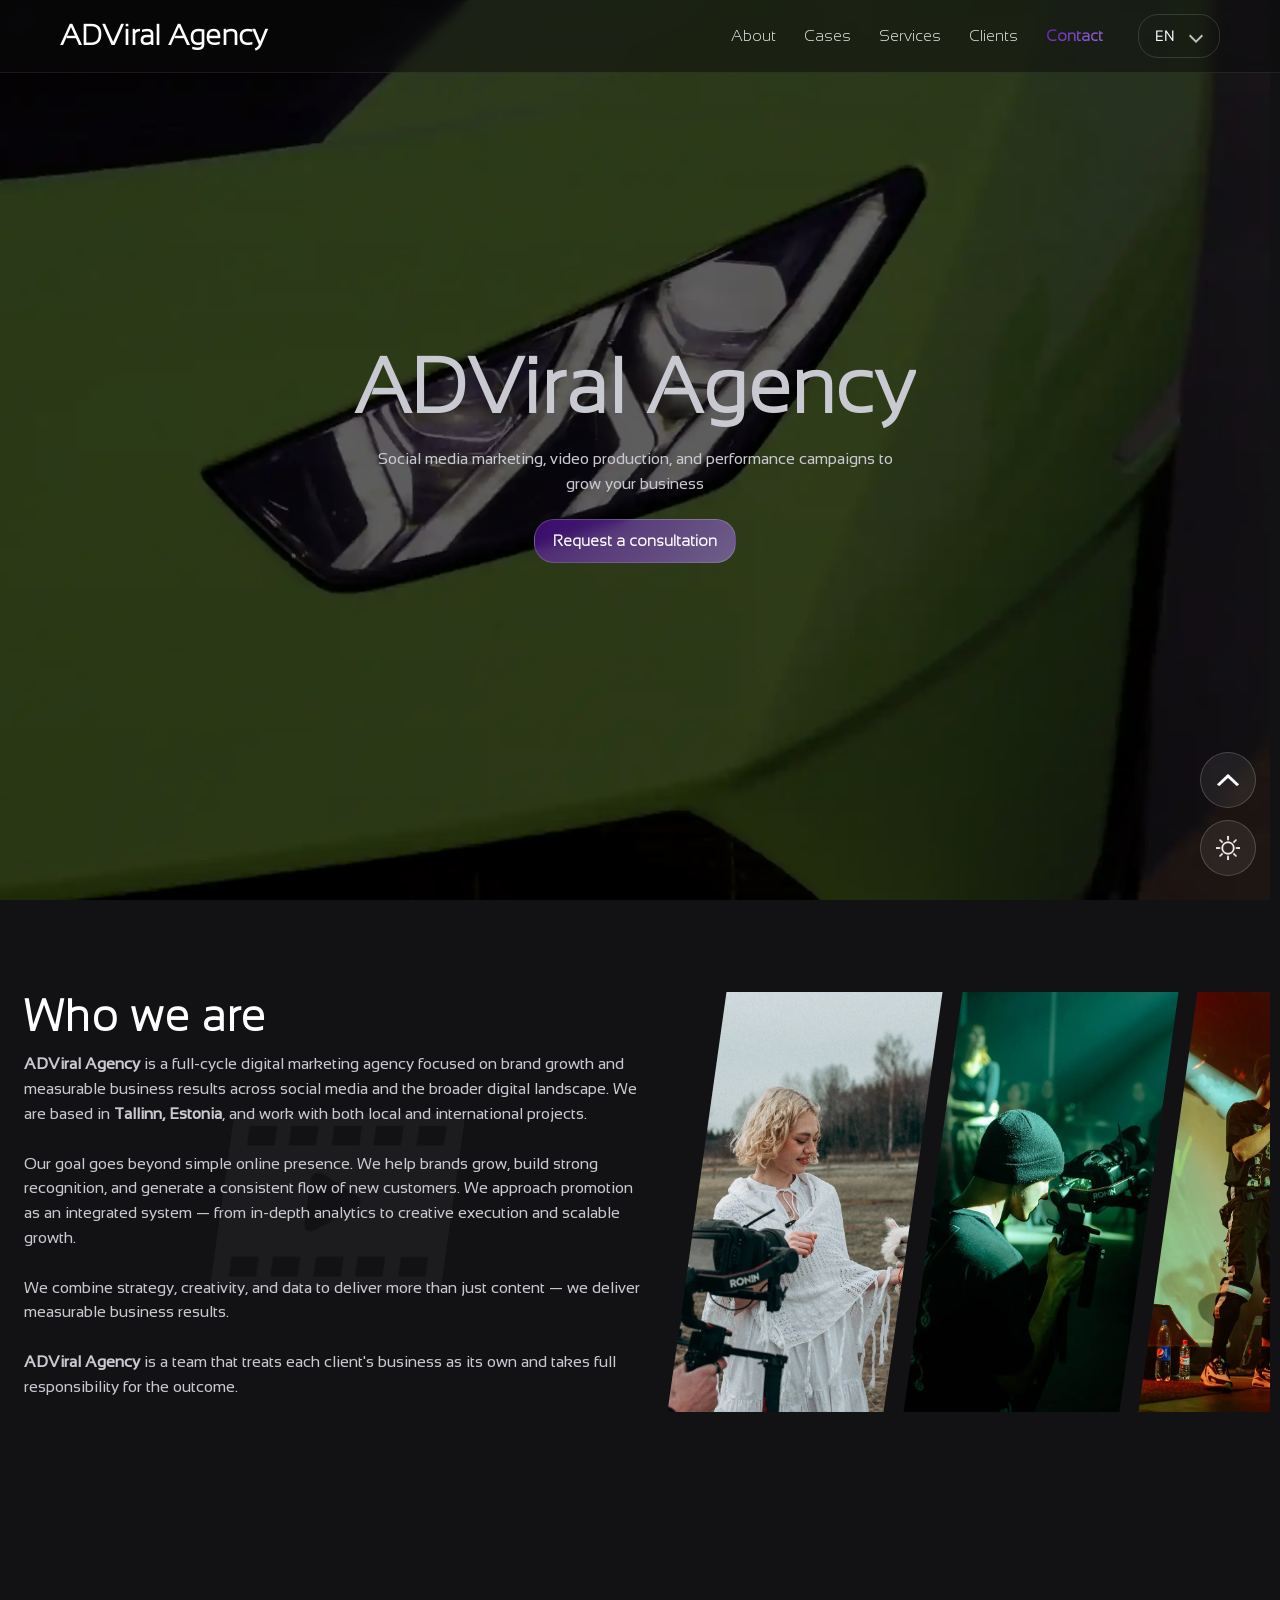
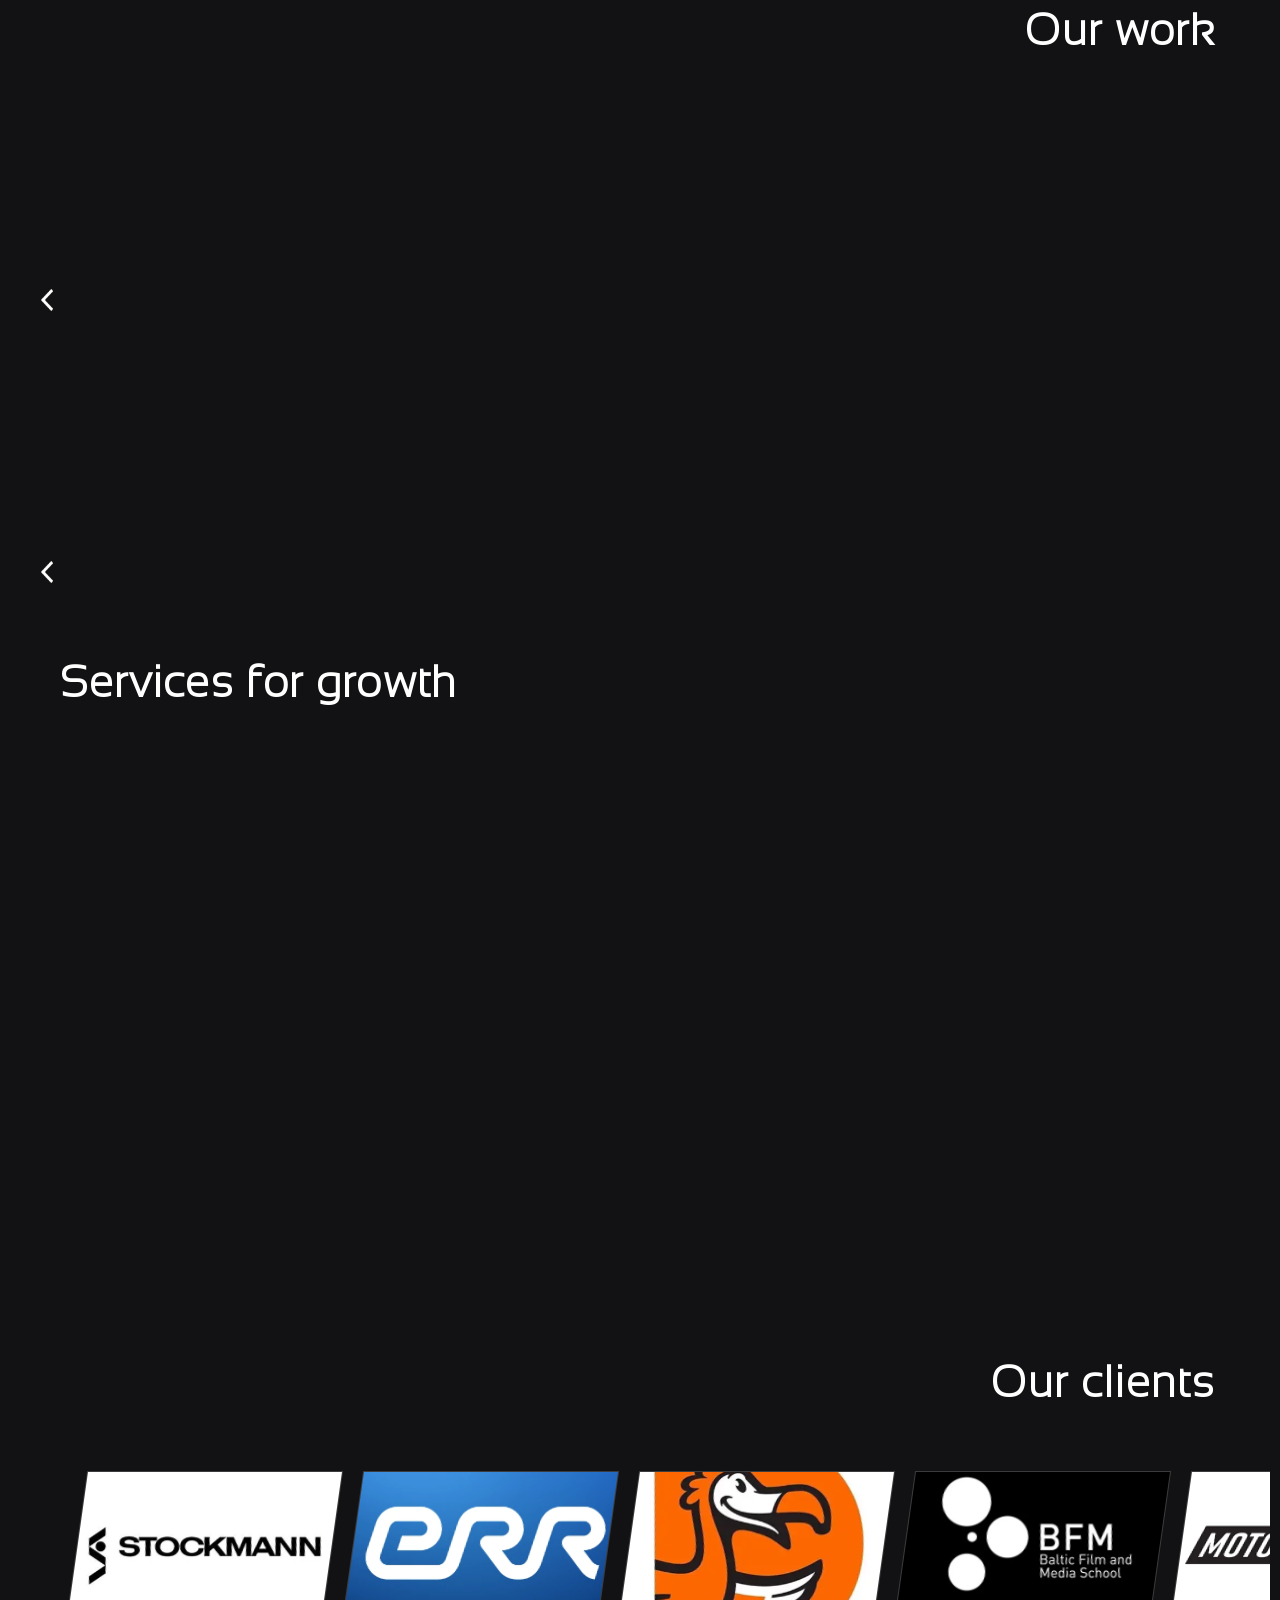
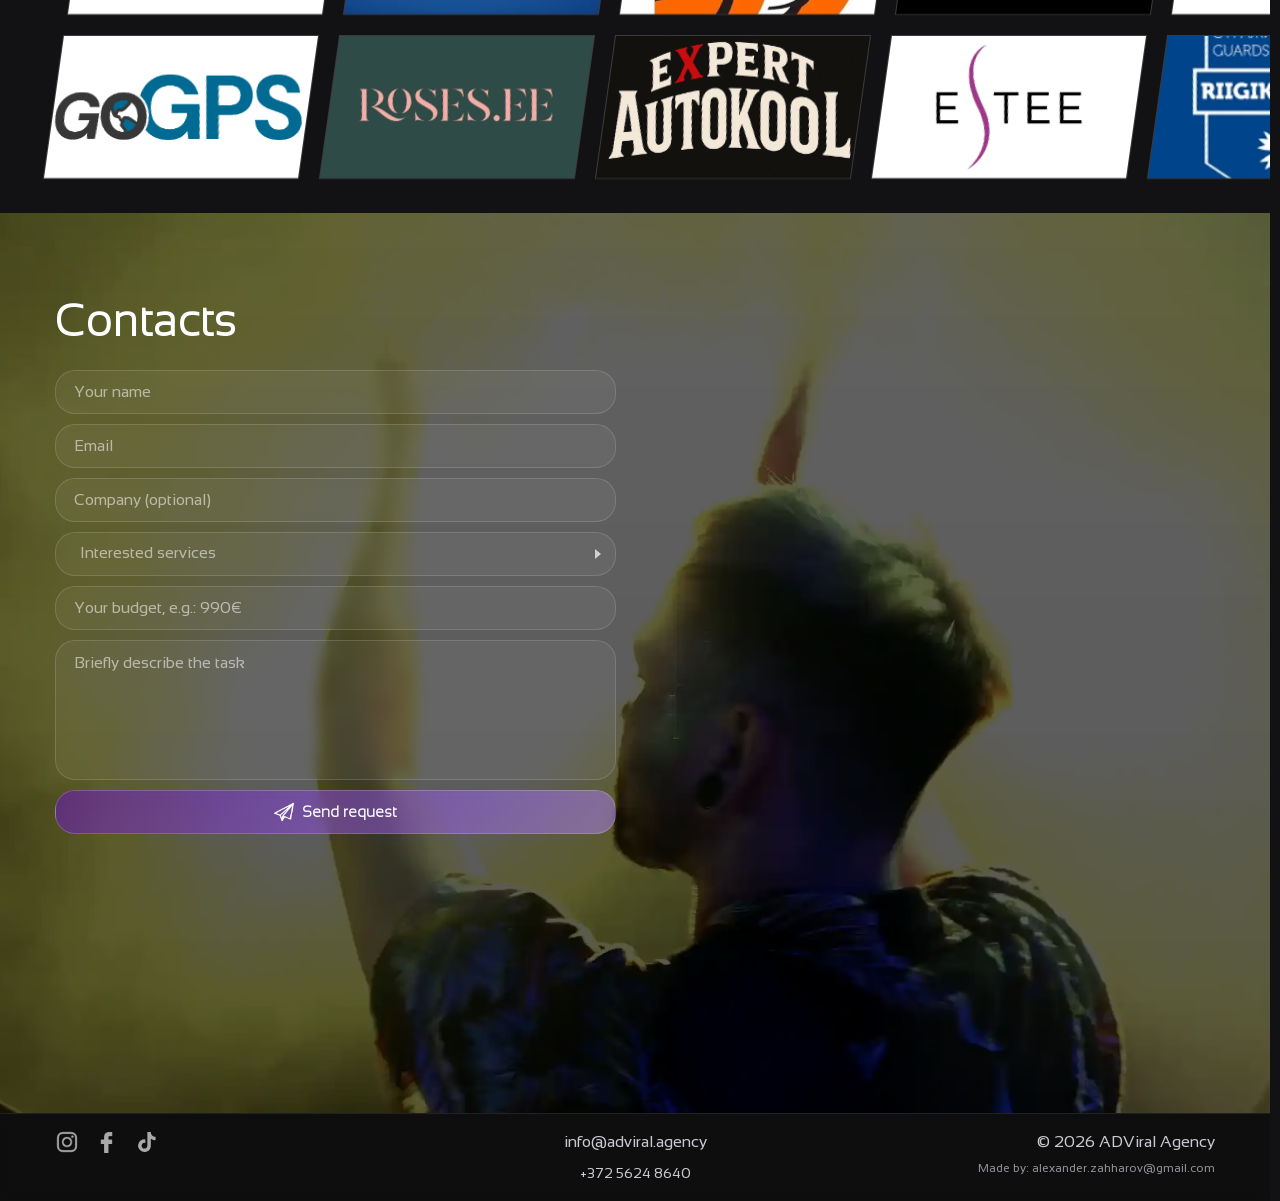
==== commit e612d984: "ЧЕКПОИНТ Теперь в моб версии работают якоря хедера. Сухой хтмл не отражается во время загрузки стран" ====
--- a/index.html
+++ b/index.html
@@ -93,9 +93,8 @@
     <link rel="prefetch" href="./assets/images/photos/Slide_White.webp" />
     <!-- Critical CSS inlined for instant first paint -->
     <style>:root{--primary-font-family:"Sansation-Light";--secondary-font-family:"Sansation-Regular";--primary-font:var(--primary-font-family),sans-serif;--secondary-font:var(--secondary-font-family);--bg-page:#121214;--bg-1:#0a0a0b;--text:#fff;--muted:#c9c9d1;--primary-1:#6a11cb;--primary-2:#b086f9;--container:1160px;--gap:24px;--z-hero:1;--z-overlay:2;--z-header:10;--header-h:72px;--blur:6px;--radius-sm:10px}[data-theme="light"]{--bg-page:#f5f5f7;--bg-1:#fff;--text:#1a1a1a;--muted:#6b6b6b}@font-face{font-family:"Sansation-Light";src:url("./assets/fonts/Sansation-Light.woff2") format("woff2"),url("./assets/fonts/Sansation-Light.ttf") format("truetype");font-weight:300;font-style:normal;font-display:swap}@font-face{font-family:"Sansation-Regular";src:url("./assets/fonts/Sansation-Regular.woff2") format("woff2"),url("./assets/fonts/Sansation-Regular.ttf") format("truetype");font-weight:normal;font-style:normal;font-display:swap}*,*::before,*::after{box-sizing:border-box}html{overflow-x:hidden;scroll-behavior:smooth;background:var(--bg-page);scrollbar-gutter:stable}body{margin:0;color:var(--text);font:400 16px/1.55 var(--secondary-font);overflow-x:hidden;width:100%}.container{max-width:var(--container);margin:0 auto;padding:0 var(--gap)}.site-header{position:fixed;top:0;left:0;right:0;z-index:var(--z-header);background:rgba(10,10,11,.5);-webkit-backdrop-filter:blur(var(--blur));backdrop-filter:blur(var(--blur));border-bottom:1px solid rgba(255,255,255,.08);font-family:var(--primary-font);transition:transform .24s ease}.header-inner{height:var(--header-h);display:flex;align-items:center;justify-content:space-between;gap:16px}.logo{font-family:var(--primary-font);font-size:1.8rem;font-weight:700;display:flex;align-items:center;height:100%}.hero{position:relative;min-height:100vh;display:grid;place-items:center;overflow:hidden}.hero-video{position:absolute;inset:0;width:100%;height:100%;object-fit:cover;z-index:0;filter:saturate(.9) contrast(1.05) brightness(.7)}.hero-overlay{position:absolute;inset:0;background:linear-gradient(180deg,rgba(0,0,0,.45),rgba(0,0,0,.5));z-index:1}.hero-content{position:relative;z-index:2;text-align:center;padding:72px 0}.hero-content h1{color:var(--muted);font-size:clamp(2.6rem,6vw,5rem);letter-spacing:.01em;line-height:1.28;font-family:var(--primary-font)}.btn{display:inline-flex;align-items:center;justify-content:center;height:44px;padding:0 18px;border-radius:20px;font-weight:600;white-space:nowrap;text-decoration:none;cursor:pointer;border:none;font-size:.97rem;font-family:var(--primary-font)}.btn-primary{color:#fff;background:linear-gradient(135deg,var(--primary-1),var(--primary-2))}.hero .btn-primary{background:linear-gradient(135deg,rgba(107,17,203,.5),rgba(176,134,249,.5));border:1px solid rgba(255,255,255,.18);-webkit-backdrop-filter:blur(var(--blur));backdrop-filter:blur(var(--blur))}.cta-row{margin-top:22px;display:inline-flex;gap:12px;flex-wrap:wrap}</style>
-    <!-- Full stylesheet loaded async (non-render-blocking) -->
-    <link rel="stylesheet" href="./styles.css" media="print" onload="this.media='all'" />
-    <noscript><link rel="stylesheet" href="./styles.css" /></noscript>
+    <!-- Full stylesheet -->
+    <link rel="stylesheet" href="./styles.css" />
   </head>
   <body>
     <!-- Google Tag Manager (noscript) -->
--- a/styles.css
+++ b/styles.css
@@ -1 +1 @@
-.visually-hidden{position:absolute;width:1px;height:1px;padding:0;margin:-1px;overflow:hidden;clip:rect(0,0,0,0);white-space:nowrap;border:0}:root{--primary-font-family:"Sansation-Light";--secondary-font-family:"Sansation-Regular";--primary-font:var(--primary-font-family),sans-serif;--secondary-font:var(--secondary-font-family);--primary-font-url:url("./assets/fonts/Sansation-Light.ttf");--bg-page:#121214;--bg-1:#0a0a0b;--bg-2:#17171a;--text:#fff;--muted:#c9c9d1;--primary-1:#6a11cb;--primary-2:#b086f9;--selection-bg:var(--primary-1);--card:rgba(255,255,255,0.06);--card-border:rgba(255,255,255,0.12);--card-border-solid:#1f1f1f;--radius-sm:10px;--container:1160px;--gap:24px;--spacing:var(--gap);--z-hero:1;--z-overlay:2;--z-header:10;--z-arrows:5;--header-h:72px;--blur:6px;--arrow-hover-scale:1.2;--arrow-active-scale:.85;--fixed-btn-color:#fff;--fixed-btn-bg:rgba(255,255,255,.07);--fixed-btn-border:rgba(255,255,255,.18);--fixed-btn-shadow:none;--fixed-btn-hover-bg:rgba(255,255,255,.10);--fixed-btn-hover-border:rgba(255,255,255,.28);--action-right:calc(24px + env(safe-area-inset-right));--menu-toggle-size:56px;--menu-toggle-active-border:rgba(138,88,255,0.8);--menu-toggle-active-shadow:rgba(138,88,255,0.35);--scrollbar-width:0}@media(max-width:768px){:root{--gap:18px;--header-h:64px}}@media(max-width:600px){:root{--action-right:calc(16px + env(safe-area-inset-right));--menu-toggle-size:48px}}@media(max-width:480px){:root{--gap:14px}}[data-theme="light"]{--primary-1:#c2410c;--primary-2:#fb923c;--bg-page:#f5f5f7;--bg-1:#fff;--bg-2:#ebebed;--text:#1d1d1f;--muted:#6e6e73;--card:rgba(0,0,0,0.06);--card-border:rgba(0,0,0,0.12);--card-border-solid:#d2d2d7;--selection-bg:var(--primary-1);--fixed-btn-color:#1d1d1f;--fixed-btn-bg:rgba(255,255,255,.9);--fixed-btn-border:rgba(0,0,0,.12);--fixed-btn-shadow:none;--fixed-btn-hover-bg:rgba(255,255,255,1);--fixed-btn-hover-border:rgba(0,0,0,.2);--menu-toggle-active-border:rgba(251,146,60,0.8);--menu-toggle-active-shadow:rgba(251,146,60,0.35)}[data-theme="light"] ::selection{background-color:rgba(194,65,12,0.2);color:#1d1d1f}[data-theme="light"] ::-moz-selection{background-color:rgba(194,65,12,0.2);color:#1d1d1f}[data-theme="light"] .site-header{background:rgba(255,255,255,.85);border-bottom-color:rgba(0,0,0,.08)}[data-theme="light"] .header-nav a,[data-theme="light"] .menu-toggle,[data-theme="light"] .lang-switcher__toggle{color:#1d1d1f}[data-theme="light"] .header-nav a.active{color:#1d1d1f;font-weight:400}[data-theme="light"] .menu-toggle{border-color:rgba(0,0,0,.14)}[data-theme="light"] .menu-toggle__bar{background:#1d1d1f}[data-theme="light"].menu-open #menu-toggle{border-color:rgba(251,146,60,0.8);box-shadow:0 0 0 3px rgba(251,146,60,0.35)}[data-theme="dark"].menu-open #menu-toggle{border-color:rgba(138,88,255,0.8);box-shadow:0 0 0 3px rgba(138,88,255,0.35)}[data-theme="light"] .lang-switcher__toggle{border-color:rgba(0,0,0,.14);color:#1d1d1f}@media(hover:hover){[data-theme="light"] .lang-switcher__toggle:hover{border-color:rgba(0,0,0,.28);box-shadow:none}}[data-theme="light"] .btn-ghost{color:#1d1d1f;background-color:rgba(0,0,0,.06);border-color:rgba(0,0,0,.14)}[data-theme="light"] .btn-ghost:hover{background-color:rgba(0,0,0,.10);border-color:rgba(0,0,0,.22)}[data-theme="light"] .hero-overlay{background:linear-gradient(180deg,rgba(0,0,0,.45),rgba(0,0,0,.5))}[data-theme="light"] .hero-content h1,[data-theme="light"] .hero-content p,[data-theme="light"] .hero-content .muted{color:#fff}[data-theme="light"] p{color:#1d1d1f}[data-theme="light"] .hero .btn-primary{color:#fff}[data-theme="light"] .scroll-to-top span{filter:brightness(0) saturate(100%)}[data-theme="light"] #works .ig-arrow::before,[data-theme="light"] .modal-arrow::before,[data-theme="light"] .service-popup-arrow::before{filter:brightness(0) saturate(100%)}[data-theme="light"] .scroll-to-top.hover-tap-active{background-color:var(--fixed-btn-hover-bg);border-color:var(--fixed-btn-hover-border)}[data-theme="light"] .site-footer{background:#fff;border-top-color:rgba(0,0,0,.08);color:#1d1d1f}[data-theme="light"] .footer-left,[data-theme="light"] .footer-left .author-email-link,[data-theme="light"] .footer-author,[data-theme="light"] .footer-author-label,[data-theme="light"] .footer-center a,[data-theme="light"] .footer-right a,[data-theme="light"] .site-footer .footer-hours,[data-theme="light"] .site-footer .footer-email,[data-theme="light"] .site-footer .footer-social a{color:#1d1d1f}@media(hover:hover){[data-theme="light"] .footer-left .author-email-link:hover,[data-theme="light"] .footer-center a:hover,[data-theme="light"] .footer-right a:hover{color:#1d1d1f}}[data-theme="light"] .footer-right .social-icon{filter:brightness(0) saturate(100%);opacity:1}[data-theme="light"] .footer-right.social .social-icon.instagram,[data-theme="light"] .footer-right.social .social-icon.facebook,[data-theme="light"] .footer-right.social .social-icon.tiktok{filter:brightness(0) saturate(100%);opacity:1}[data-theme="light"] .footer-left .author-email-link.hover-tap-active,[data-theme="light"] .footer-center a.hover-tap-active,[data-theme="light"] .footer-right a.hover-tap-active,[data-theme="light"] .site-footer .footer-social a.hover-tap-active{color:#1d1d1f}[data-theme="light"] .lang-switcher__chevron{border-color:rgba(0,0,0,.5)}[data-theme="light"] .lang-switcher[data-open="true"] .lang-switcher__chevron{border-color:#1d1d1f}[data-theme="light"] .lang-switcher__menu{background:rgba(255,255,255,.95);border-color:rgba(0,0,0,.12);box-shadow:none}[data-theme="light"] .lang-switcher__option{color:#1d1d1f}[data-theme="light"] .lang-switcher__option:hover,[data-theme="light"] .lang-switcher__option.is-active{color:#1d1d1f}[data-theme="light"] #services .cards .card{background:rgba(0,0,0,0.05);border:1px solid transparent;-webkit-font-smoothing:subpixel-antialiased;transition:background .25s ease-in-out,transform .25s ease-in-out,box-shadow .25s ease-in-out,border-color .25s ease-in-out}[data-theme="light"] #services .cards .card.card-scale-on{transition:background .25s ease-in-out,transform .25s ease-in-out,box-shadow .25s ease-in-out}[data-theme="light"] #services .cards .card:hover,[data-theme="light"] #services .cards .card:focus-within,[data-theme="light"] #services .cards .card.icon-animating:not(.wave-active){background:#fff;border-color:var(--service-border-color,transparent)}[data-theme="light"] #services .cards .card.wave-active,[data-theme="light"] #services .cards .card.icon-animating.wave-active{background:rgba(0,0,0,0.05);border-color:transparent;box-shadow:none}[data-theme="light"] #services h2,[data-theme="light"] #services .section-sub{color:#1d1d1f}[data-theme="light"] #services .cards .card h3,[data-theme="light"] #services .cards .card p{color:#000;-webkit-font-smoothing:subpixel-antialiased}[data-theme="light"] #about h2,[data-theme="light"] #about .content p,[data-theme="light"] #about .text-scroll p{color:#1d1d1f}[data-theme="light"] #about .content::before{background-color:#d8d8dc;opacity:.28}[data-theme="light"] #contact .contact-content h2{color:#fff}[data-theme="light"] .services-dropdown-panel{background:rgba(28,28,32,0.45);-webkit-backdrop-filter:blur(10px);backdrop-filter:blur(10px);border:1px solid rgba(255,255,255,0.1);border-radius:20px;box-shadow:none;padding:10px}[data-theme="light"] .services-dropdown-panel .services-dropdown-option,[data-theme="light"] .services-dropdown-panel .services-dropdown-option>span{color:#fff}[data-theme="light"] .services-dropdown-option{border-radius:20px;border-bottom-color:rgba(255,255,255,0.06);padding:8px 10px}[data-theme="light"] .services-dropdown-option.selected{background:rgba(255,255,255,0.16);box-shadow:none}[data-theme="light"] .services-dropdo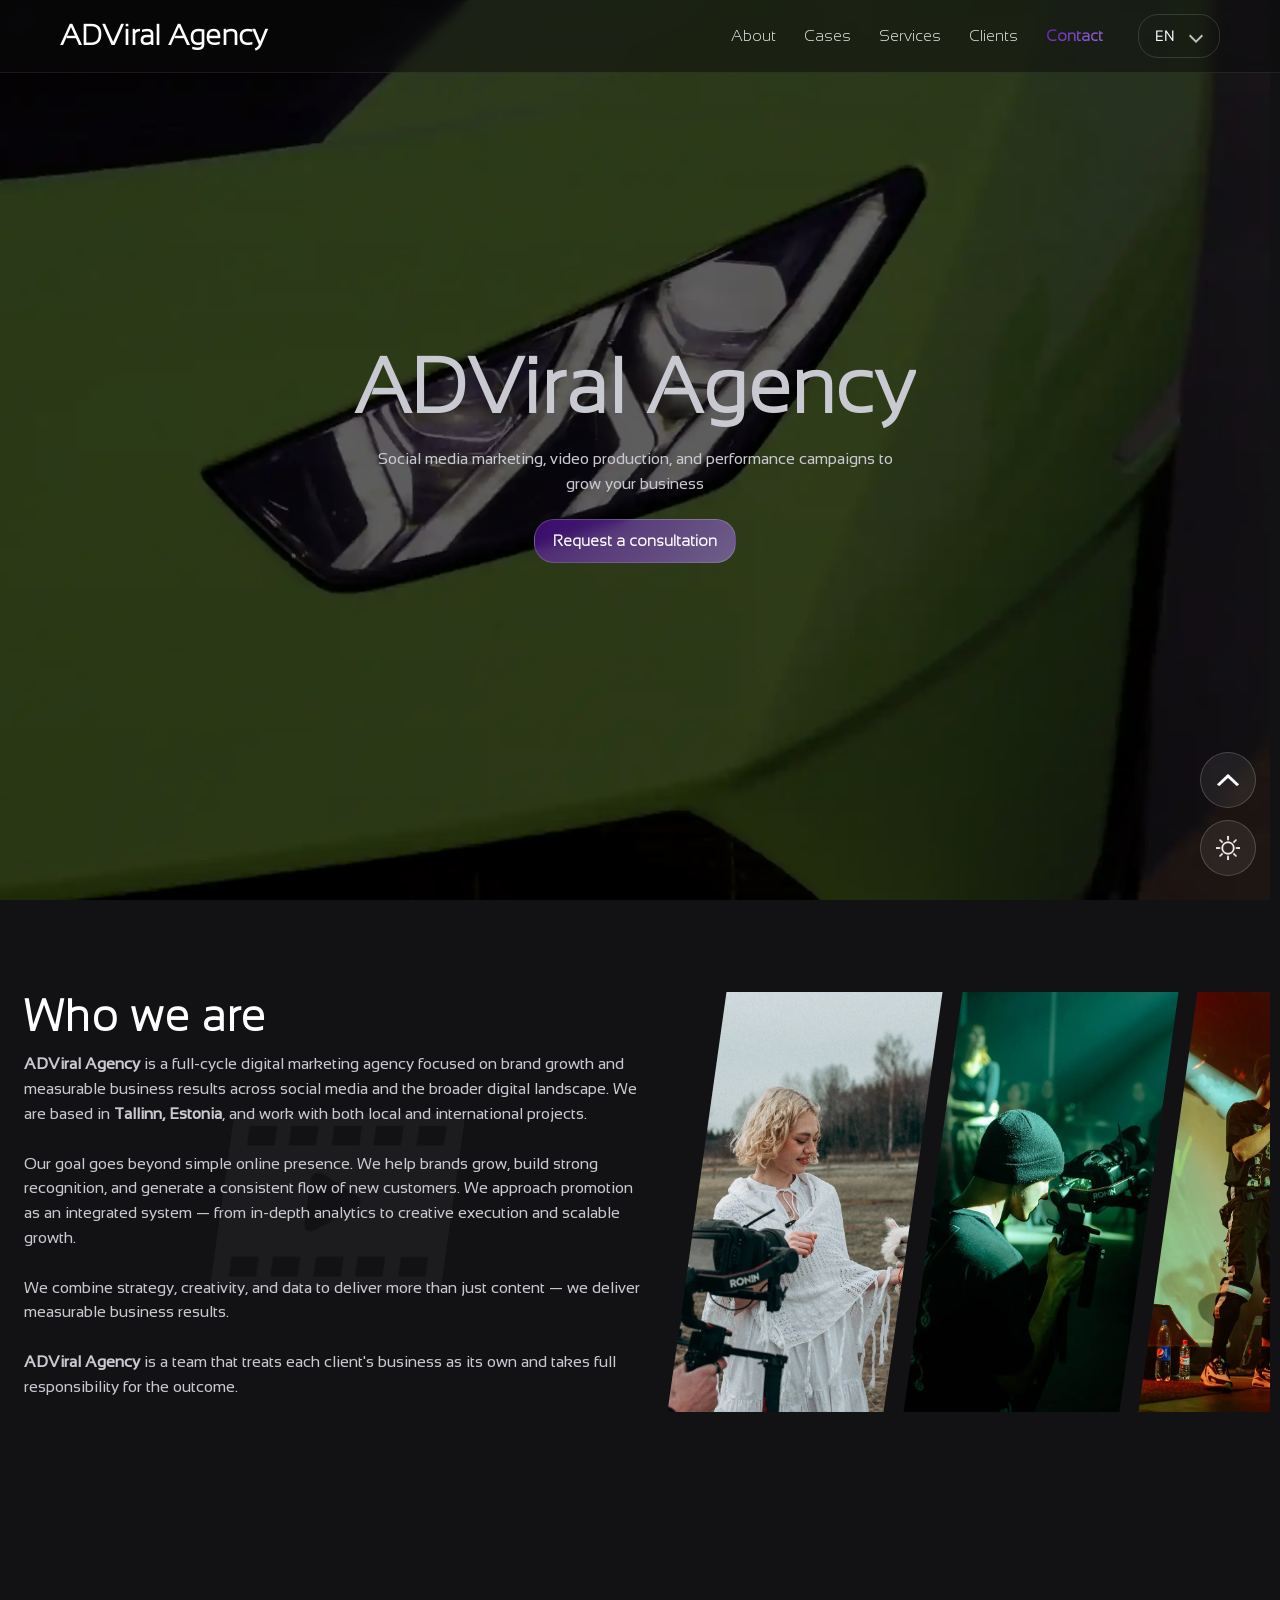
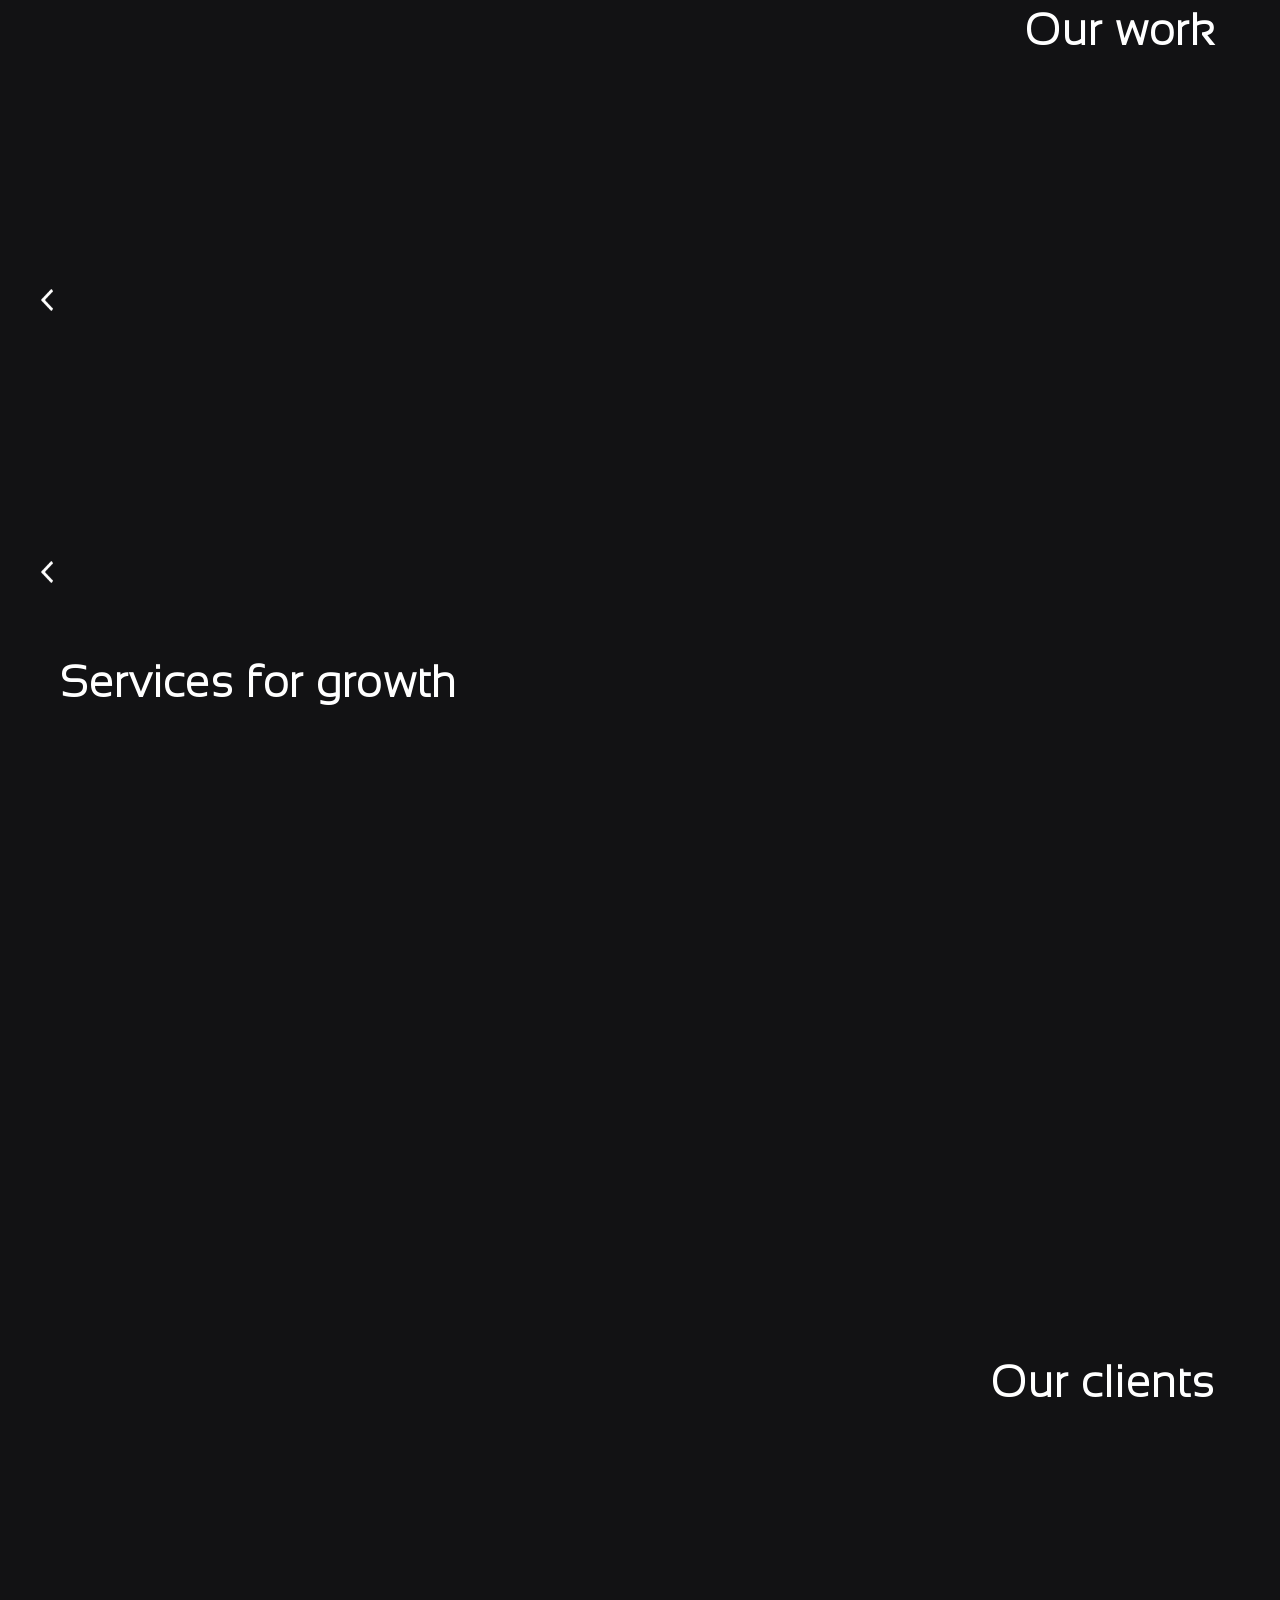
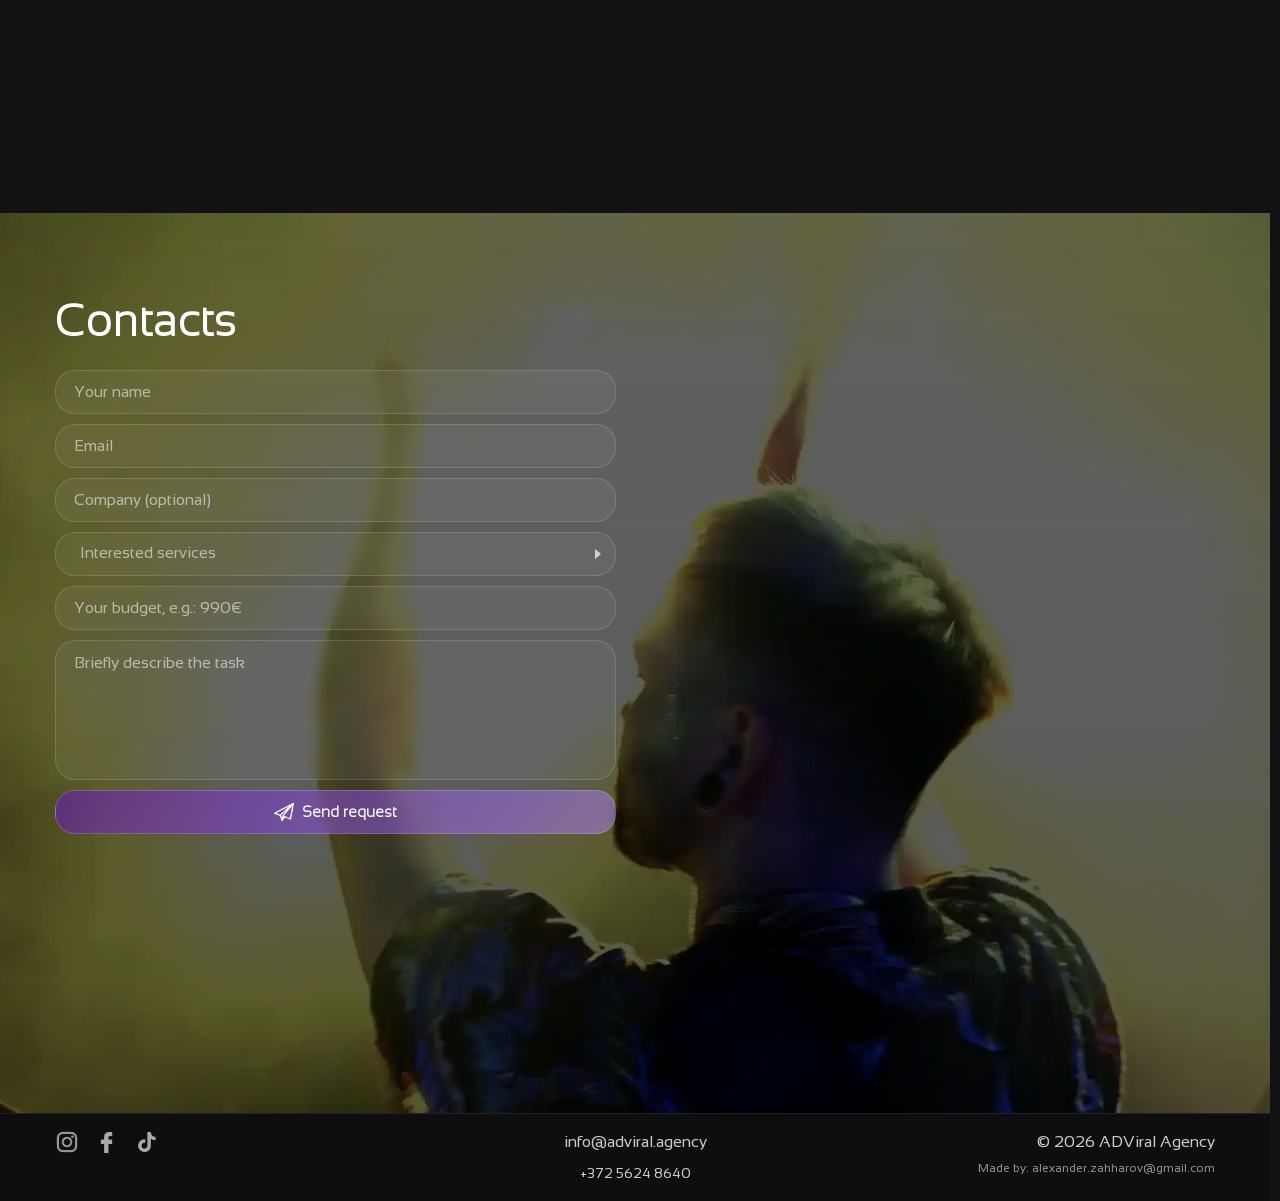
